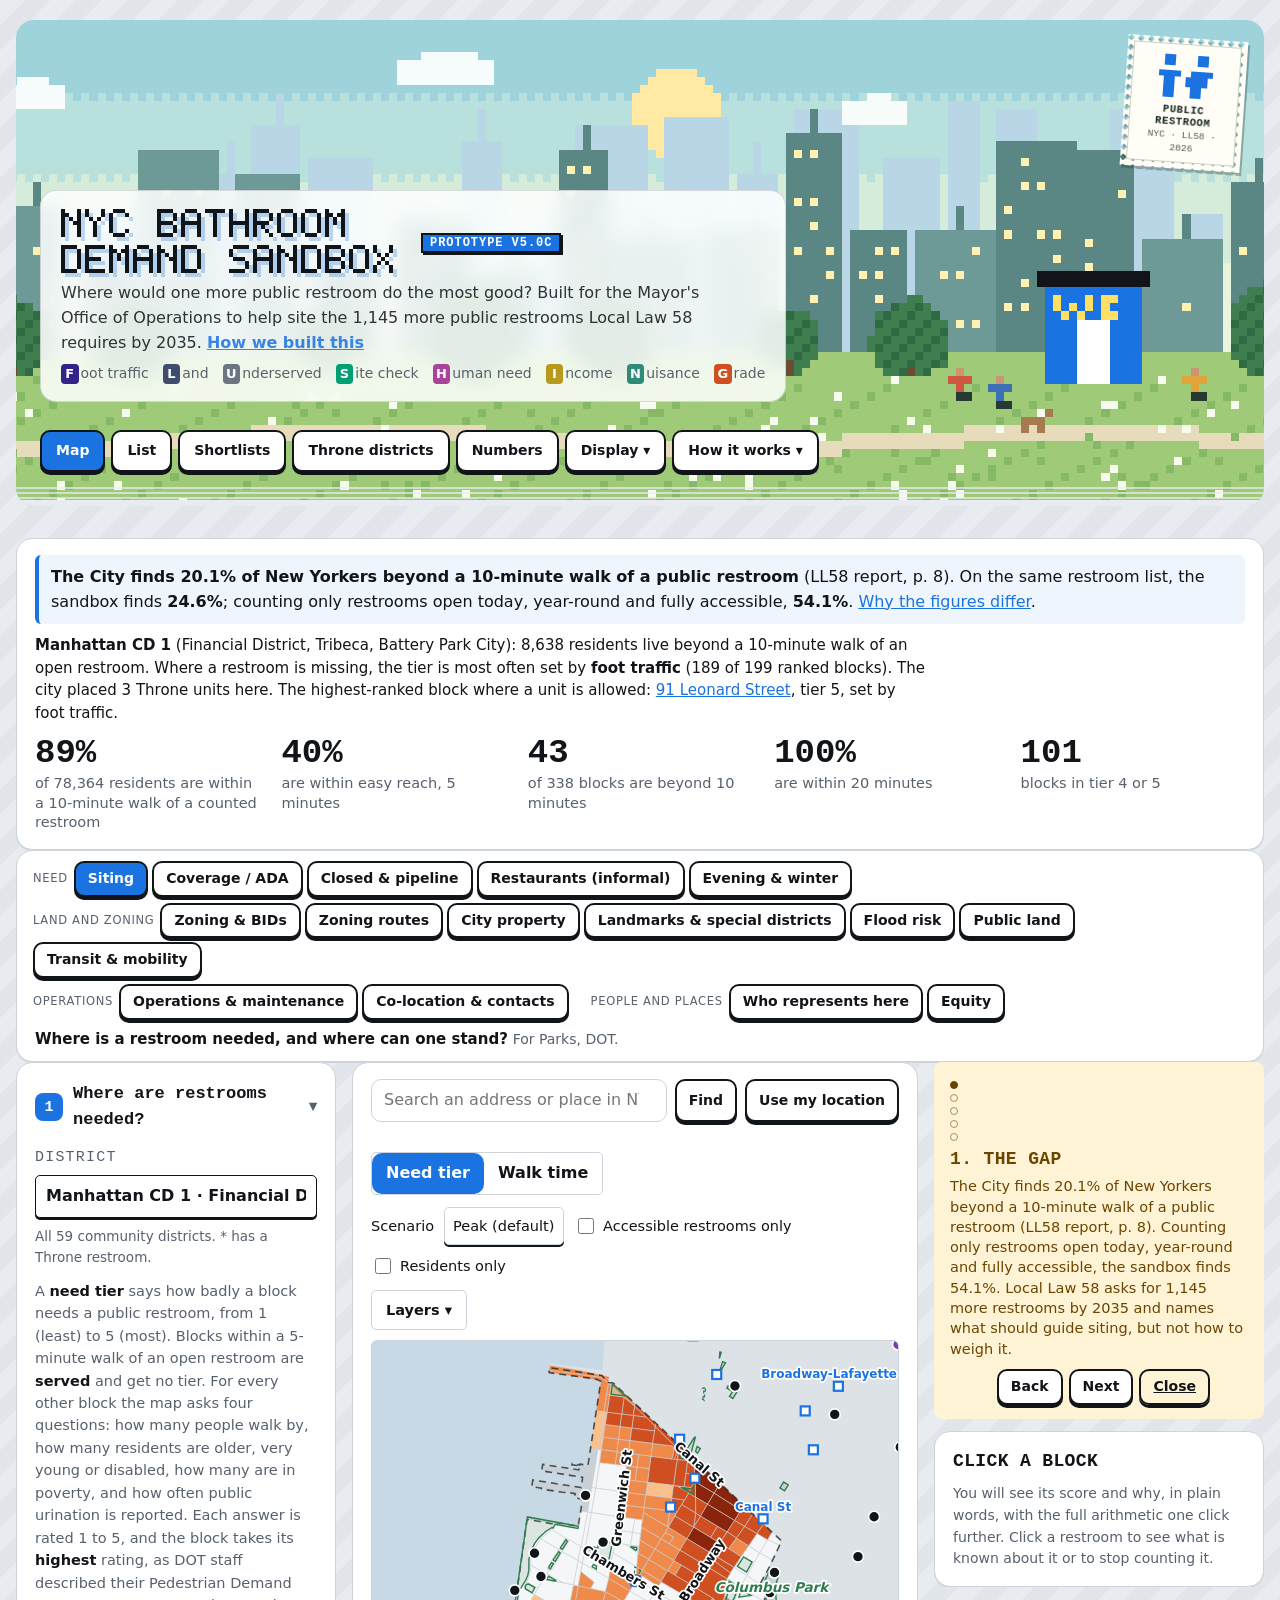
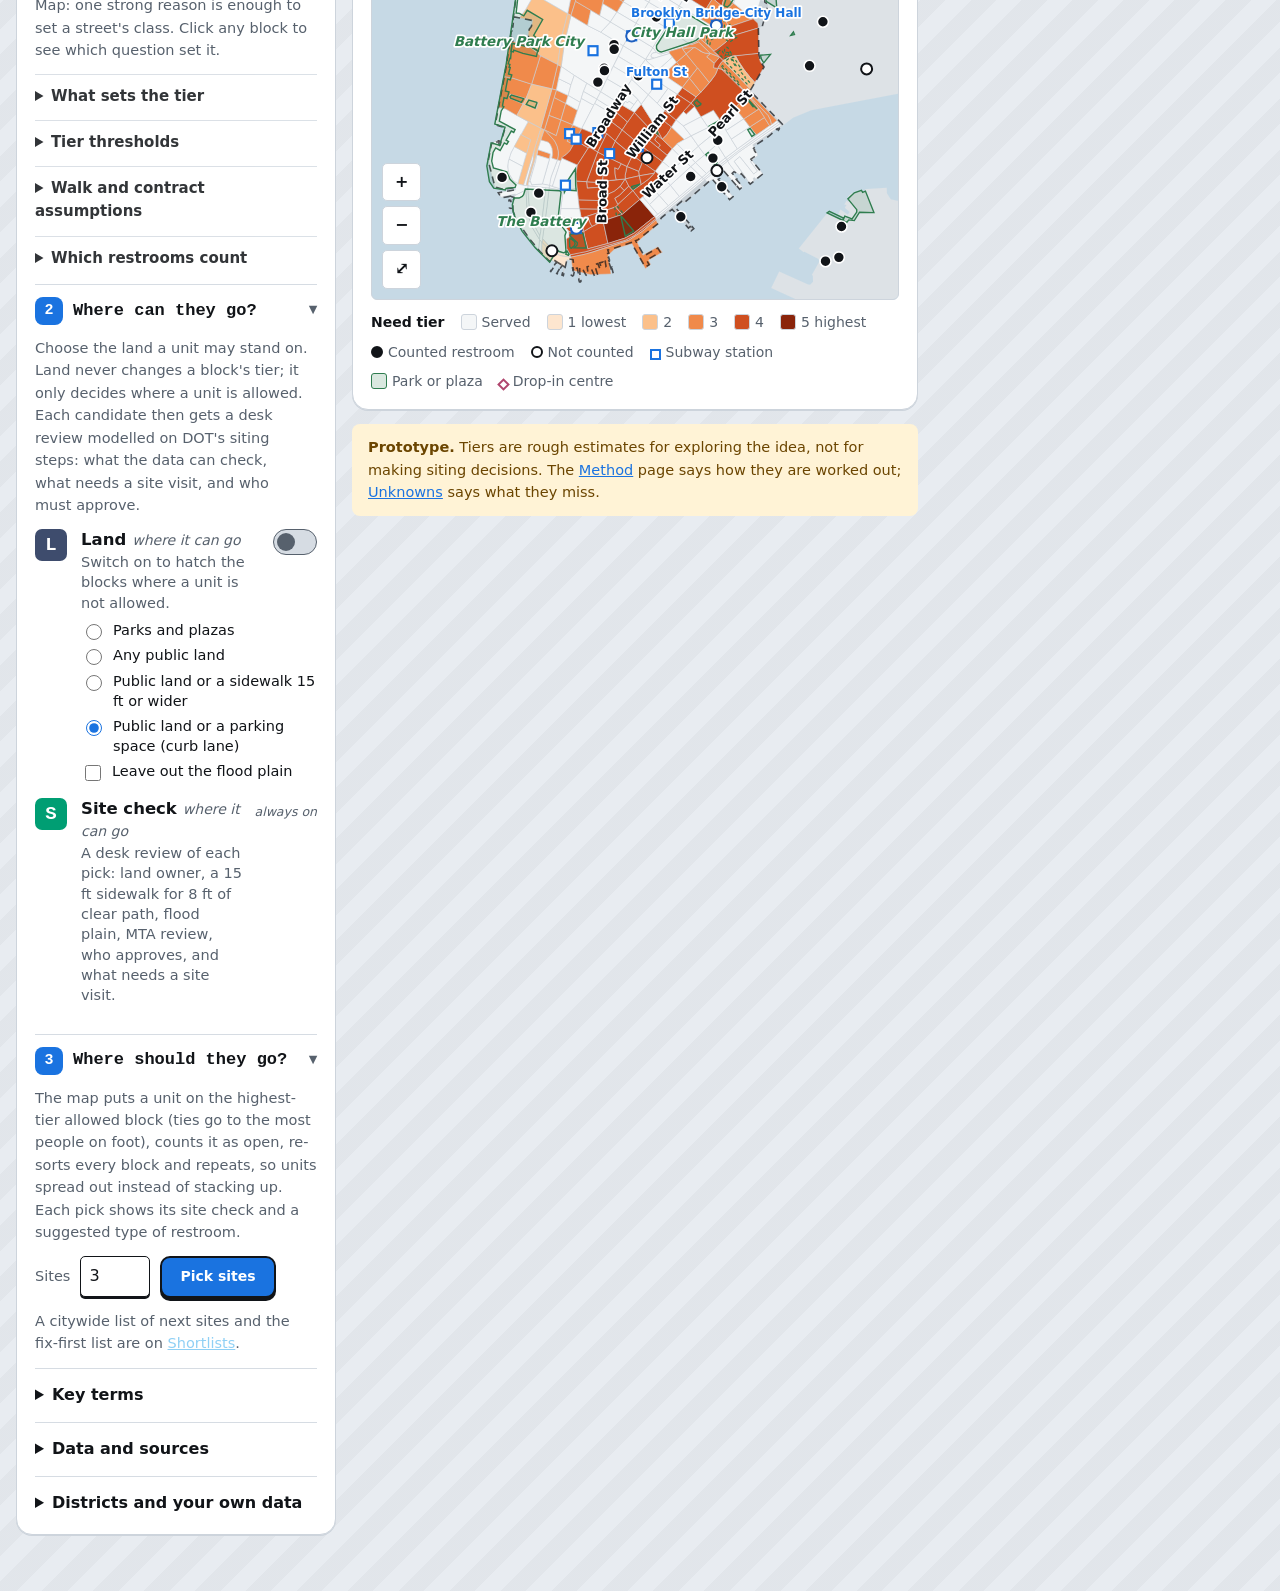
==== index.html @ 2bdeaa28 "Add files via upload" ====
<!doctype html>
<html lang="en">
<head>
<meta charset="utf-8">
<meta name="viewport" content="width=device-width,initial-scale=1">
<title>NYC Bathroom Demand Sandbox v5.0c</title>
<meta name="description" content="NYC Bathroom Demand Sandbox: a free, open map that scores every New York City census block on where a new public restroom would help most, and picks sites. Prototype from the Impact Lab Modular Deployment team.">
<meta property="og:title" content="NYC Bathroom Demand Sandbox">
<meta property="og:description" content="Where should New York's next public restrooms go? A free block-by-block demand map built on public data.">
<meta property="og:type" content="website">
<meta name="theme-color" content="#22303d">
<link rel="icon" href="data:image/svg+xml,%3Csvg xmlns='http://www.w3.org/2000/svg' viewBox='0 0 32 32'%3E%3Crect width='32' height='32' rx='6' fill='%2322303d'/%3E%3Crect x='6' y='20' width='4' height='6' fill='%23fde6cf'/%3E%3Crect x='11' y='16' width='4' height='10' fill='%23fbc08a'/%3E%3Crect x='16' y='12' width='4' height='14' fill='%23f08a4b'/%3E%3Crect x='21' y='7' width='4' height='19' fill='%23cf4f20'/%3E%3C/svg%3E">
<style>
/* Layout: letter rail on the left in F-L-U-S-H-I-N-G order; block map on the right with the headline numbers above it and the clicked block below. */
:root {
  --bg: #edf0f2;
  --panel: #ffffff;
  --rail: #22303d;
  --rail-ink: #f3f6f8;
  --rail-mut: #b4c2ce;
  --rail-line: #3b4c5c;
  --ink: #14212b;
  --muted: #56646f;
  --line: #d2d9df;
  --accent: #0b5f8a;
  --pick: #14212b;
  --act: #22303d;
  --act-ink: #f3f6f8;
  --g0: #f4f6f7;
  --g1: #fde6cf;
  --g2: #fbc08a;
  --g3: #f08a4b;
  --g4: #cf4f20;
  --g5: #8a240a;
  --yes: #8fc7a9;
  --mid: #f0dc8c;
  --no: #de7446;
  --water: #c6d9e5;
  --land: #dde2e6;
  --street: #c9d1d7;
  --park: #2f7d4f;
  --flood: #1d6fb8;
  --throne: #7a3fb0;
  --dropin: #b0466e;
  --user: #0e8a7d;
  --hatch: #5b6770;
  --warn-bg: #fff3d6;
  --warn-ink: #6b4500;
  --display: "Avenir Next Condensed", "Arial Narrow", "Roboto Condensed",
    system-ui, sans-serif;
  --body: system-ui, -apple-system, "Segoe UI", Roboto, "Helvetica Neue", Arial,
    sans-serif;
  --mono: ui-monospace, "SF Mono", Menlo, Consolas, monospace;
}
@media (prefers-color-scheme: dark) {
  :root:not([data-theme="light"]) {
    --bg: #0e151b;
    --panel: #17222b;
    --rail: #131d25;
    --rail-ink: #e9eff4;
    --rail-mut: #9db0bf;
    --rail-line: #2a3945;
    --ink: #e6edf2;
    --muted: #9bafbe;
    --line: #2c3b47;
    --accent: #6bb8e6;
    --pick: #ffffff;
    --act: #6bb8e6;
    --act-ink: #0e151b;
    --g0: #26323b;
    --g1: #4b3526;
    --g2: #7c4a24;
    --g3: #b8622b;
    --g4: #e68a45;
    --g5: #ffc890;
    --yes: #3f8f78;
    --mid: #a8923c;
    --no: #c8703a;
    --water: #0d1820;
    --land: #1a252d;
    --street: #111a21;
    --park: #6cc493;
    --flood: #62aef0;
    --throne: #c39bea;
    --dropin: #ec8db0;
    --user: #52c9bb;
    --hatch: #a9b6c0;
    --warn-bg: #3a2c0c;
    --warn-ink: #ffd98a;
    color-scheme: dark;
  }
}
:root[data-theme="dark"] {
  --bg: #0e151b;
  --panel: #17222b;
  --rail: #131d25;
  --rail-ink: #e9eff4;
  --rail-mut: #9db0bf;
  --rail-line: #2a3945;
  --ink: #e6edf2;
  --muted: #9bafbe;
  --line: #2c3b47;
  --accent: #6bb8e6;
  --pick: #ffffff;
  --act: #6bb8e6;
  --act-ink: #0e151b;
  --g0: #26323b;
  --g1: #4b3526;
  --g2: #7c4a24;
  --g3: #b8622b;
  --g4: #e68a45;
  --g5: #ffc890;
  --yes: #3f8f78;
  --mid: #a8923c;
  --no: #c8703a;
  --water: #0d1820;
  --land: #1a252d;
  --street: #111a21;
  --park: #6cc493;
  --flood: #62aef0;
  --throne: #c39bea;
  --dropin: #ec8db0;
  --user: #52c9bb;
  --hatch: #a9b6c0;
  --warn-bg: #3a2c0c;
  --warn-ink: #ffd98a;
  color-scheme: dark;
}
* {
  box-sizing: border-box;
}
[hidden] {
  display: none !important;
}
body {
  margin: 0;
  background: var(--bg);
  color: var(--ink);
  font-family: var(--body);
  font-size: 16px;
  line-height: 1.55;
}
.wrap {
  max-width: 1320px;
  margin: 0 auto;
  padding: 20px 16px 56px;
  display: flex;
  flex-direction: column;
  gap: 16px;
}
.top {
  display: flex;
  justify-content: space-between;
  align-items: flex-end;
  gap: 14px;
  flex-wrap: wrap;
}
h1 {
  font-family: var(--display);
  font-weight: 700;
  font-size: 32px;
  letter-spacing: 0.05em;
  margin: 0;
  line-height: 1.05;
}
.sub {
  color: var(--muted);
  margin: 4px 0 0;
  max-width: 64ch;
}
nav {
  display: flex;
  gap: 6px;
  flex-wrap: wrap;
}
nav a {
  padding: 8px 14px;
  border-radius: 5px;
  color: var(--ink);
  text-decoration: none;
  font-weight: 600;
  border: 1px solid var(--line);
  background: var(--panel);
}
nav a[aria-current="true"] {
  background: var(--act);
  color: var(--act-ink);
  border-color: var(--act);
}
:focus-visible {
  outline: 3px solid var(--accent);
  outline-offset: 2px;
}
.app {
  display: grid;
  grid-template-columns: 370px minmax(0, 1fr);
  gap: 16px;
  align-items: start;
}
@media (max-width: 900px) {
  .app {
    grid-template-columns: minmax(0, 1fr);
  }
}

/* rail */
.rail {
  background: var(--rail);
  color: var(--rail-ink);
  border-radius: 8px;
  padding: 18px;
  display: flex;
  flex-direction: column;
  gap: 14px;
}
.rail :focus-visible {
  outline-color: #fff;
}
.dl {
  font-family: var(--display);
  font-size: 15px;
  letter-spacing: 0.08em;
  text-transform: uppercase;
  color: var(--rail-mut);
  display: block;
  margin-bottom: 6px;
}
.rail select,
.rail input[type="number"],
.rail input[type="text"] {
  font: inherit;
  padding: 8px 10px;
  border-radius: 5px;
  border: 1px solid var(--rail-mut);
  background: var(--rail);
  color: var(--rail-ink);
  width: 100%;
}
#dist {
  font-weight: 600;
}
.base {
  font-size: 14.5px;
  color: var(--rail-mut);
  margin: 0;
}
.base b {
  color: var(--rail-ink);
  font-weight: 600;
}
.let {
  display: grid;
  grid-template-columns: 34px minmax(0, 1fr) auto;
  column-gap: 12px;
  row-gap: 8px;
  align-items: start;
  padding: 14px 0;
  border-top: 1px solid var(--rail-line);
}
.let .L {
  font-family: var(--display);
  font-size: 19px;
  font-weight: 700;
  line-height: 32px;
  width: 32px;
  height: 32px;
  border-radius: 7px;
  text-align: center;
  color: #fff;
}
.let .nm {
  font-weight: 600;
  font-size: 16.5px;
  line-height: 1.3;
}
.let .tp {
  font-style: italic;
  font-weight: 400;
  font-size: 14px;
  color: var(--rail-mut);
  margin-left: 6px;
}
.let .ds {
  font-size: 14.5px;
  color: var(--rail-mut);
  line-height: 1.4;
  margin-top: 2px;
}
.let .fix {
  font-size: 12.5px;
  color: var(--rail-mut);
  font-style: italic;
  white-space: nowrap;
  padding-top: 4px;
}
.let .opt {
  grid-column: 2/-1;
  font-size: 14.5px;
  display: flex;
  flex-direction: column;
  gap: 6px;
}
.opt label,
.chk label {
  display: flex;
  gap: 8px;
  align-items: flex-start;
  line-height: 1.35;
  cursor: pointer;
}
.opt input,
.chk input {
  margin-top: 3px;
  flex: none;
}
.sw {
  appearance: none;
  width: 44px;
  height: 26px;
  border-radius: 13px;
  background: var(--rail-line);
  position: relative;
  cursor: pointer;
  margin: 0;
  flex: none;
  border: 1px solid var(--rail-mut);
}
.sw::after {
  content: "";
  position: absolute;
  top: 3px;
  left: 3px;
  width: 18px;
  height: 18px;
  border-radius: 50%;
  background: var(--rail-mut);
  transition: left 0.12s;
}
.sw:checked {
  background: #2f8fc4;
  border-color: #2f8fc4;
}
.sw:checked::after {
  left: 21px;
  background: #fff;
}
@media (prefers-reduced-motion: reduce) {
  .sw::after {
    transition: none;
  }
}
input[type="checkbox"]:not(.sw),
input[type="radio"] {
  accent-color: #2f8fc4;
  width: 16px;
  height: 16px;
}
details.sec {
  border-top: 1px solid var(--rail-line);
  padding-top: 14px;
  font-size: 14.5px;
}
details.sec > summary {
  cursor: pointer;
  font-weight: 600;
  font-size: 16px;
  list-style-position: outside;
}
details.sec .row {
  display: grid;
  grid-template-columns: minmax(0, 1fr) 96px;
  gap: 10px;
  align-items: center;
  margin-top: 10px;
}
details.sec .row input {
  font-family: var(--mono);
  padding: 6px 8px;
}
details.sec h4 {
  font-family: var(--display);
  font-size: 14px;
  letter-spacing: 0.08em;
  text-transform: uppercase;
  color: var(--rail-mut);
  margin: 16px 0 6px;
  font-weight: 600;
}
details.sec p {
  margin: 8px 0 0;
  color: var(--rail-mut);
  line-height: 1.45;
}
.chk {
  display: flex;
  flex-direction: column;
  gap: 7px;
  margin-top: 8px;
}
.chk .off {
  color: var(--rail-mut);
}
.rbtn {
  font: inherit;
  font-weight: 600;
  font-size: 14.5px;
  border: 1px solid var(--rail-mut);
  background: transparent;
  color: var(--rail-ink);
  border-radius: 5px;
  padding: 7px 11px;
  cursor: pointer;
  text-align: center;
}
.rbtn:hover {
  background: var(--rail-line);
}
.rbtn[aria-pressed="true"] {
  background: #2f8fc4;
  border-color: #2f8fc4;
  color: #fff;
}
.rbtn:disabled {
  opacity: 0.5;
  cursor: default;
}
.btnrow {
  display: flex;
  gap: 8px;
  flex-wrap: wrap;
  margin-top: 8px;
}
.file {
  position: absolute;
  width: 1px;
  height: 1px;
  opacity: 0;
  pointer-events: none;
}
#bstat {
  margin-top: 8px;
  min-height: 1.4em;
  color: var(--rail-ink);
}
#bstat.err {
  color: #ffb39b;
}

/* main */
.main {
  display: flex;
  flex-direction: column;
  gap: 14px;
  min-width: 0;
}
.card {
  background: var(--panel);
  border: 1px solid var(--line);
  border-radius: 8px;
  padding: 16px 18px;
  min-width: 0;
}
.stat {
  display: grid;
  grid-template-columns: repeat(auto-fit, minmax(170px, 1fr));
  gap: 14px 22px;
}
.stat b {
  font-family: var(--display);
  font-size: 34px;
  font-weight: 700;
  line-height: 1;
  display: block;
}
.stat span {
  color: var(--muted);
  font-size: 14.5px;
  line-height: 1.35;
  display: block;
  margin-top: 4px;
}
.bar2 {
  display: flex;
  justify-content: space-between;
  gap: 12px;
  flex-wrap: wrap;
  align-items: center;
  margin-bottom: 10px;
}
.seg {
  display: inline-flex;
  border: 1px solid var(--line);
  border-radius: 5px;
  overflow: hidden;
}
.seg button {
  font: inherit;
  font-weight: 600;
  border: 0;
  background: var(--panel);
  color: var(--ink);
  padding: 8px 14px;
  cursor: pointer;
}
.seg button[aria-pressed="true"] {
  background: var(--act);
  color: var(--act-ink);
}
.layers {
  display: flex;
  gap: 6px 16px;
  flex-wrap: wrap;
  font-size: 14.5px;
  margin-bottom: 10px;
  align-items: center;
}
.layers label {
  display: flex;
  gap: 6px;
  align-items: center;
  cursor: pointer;
}
.layers b {
  font-weight: 600;
}
.mapbox {
  position: relative;
  background: var(--water);
  border-radius: 6px;
  overflow: hidden;
  border: 1px solid var(--line);
}
.mapbox.adding svg#map {
  cursor: crosshair;
}
svg#map {
  display: block;
  width: 100%;
  height: 560px;
  touch-action: none;
  cursor: grab;
  user-select: none;
}
svg#map path.b {
  stroke: var(--street);
  cursor: pointer;
  vector-effect: non-scaling-stroke;
  stroke-width: 0.6;
  fill-rule: evenodd;
}
svg#map path.b:hover {
  stroke: var(--ink);
  stroke-width: 2.5;
}
svg#map path.b.sel {
  stroke: var(--accent);
  stroke-width: 4;
}
svg#map .lb {
  font-family: var(--body);
  paint-order: stroke;
  stroke: var(--panel);
  stroke-linejoin: round;
  fill: var(--ink);
  pointer-events: none;
  font-weight: 600;
}
svg#map .lb.sr {
  fill: var(--ink);
}
svg#map .lb.s2 {
  fill: var(--muted);
  font-weight: 500;
}
svg#map .lb.pk {
  fill: var(--park);
  font-style: italic;
}
svg#map .lb.stn {
  fill: var(--accent);
}
svg#map .mk {
  cursor: pointer;
}
.zoom {
  position: absolute;
  left: 10px;
  bottom: 10px;
  display: flex;
  flex-direction: column;
  gap: 5px;
}
.zoom button,
.btn {
  font: inherit;
  font-weight: 600;
  border: 1px solid var(--line);
  background: var(--panel);
  color: var(--ink);
  border-radius: 5px;
  padding: 6px 12px;
  cursor: pointer;
}
.zoom button {
  min-width: 38px;
}
.btn.pri {
  background: var(--act);
  color: var(--act-ink);
  border-color: var(--act);
}
.hint {
  position: absolute;
  left: 50%;
  top: 10px;
  transform: translateX(-50%);
  background: var(--rail);
  color: var(--rail-ink);
  padding: 6px 12px;
  border-radius: 5px;
  font-size: 14px;
  max-width: 90%;
}
.tip {
  position: absolute;
  pointer-events: none;
  background: var(--rail);
  color: var(--rail-ink);
  padding: 6px 10px;
  border-radius: 5px;
  font-size: 13.5px;
  max-width: 260px;
  z-index: 2;
  line-height: 1.35;
}
.legend {
  display: flex;
  gap: 8px 16px;
  flex-wrap: wrap;
  font-size: 14px;
  color: var(--muted);
  margin-top: 12px;
  align-items: center;
}
.legend i {
  display: inline-block;
  width: 16px;
  height: 16px;
  border-radius: 3px;
  vertical-align: -3px;
  margin-right: 5px;
  border: 1px solid var(--line);
}
.legend .dot {
  display: inline-block;
  width: 12px;
  height: 12px;
  border-radius: 50%;
  vertical-align: -1px;
  margin-right: 5px;
}
h3 {
  font-family: var(--display);
  font-size: 21px;
  letter-spacing: 0.05em;
  text-transform: uppercase;
  margin: 0 0 8px;
  font-weight: 700;
}
.kv {
  display: grid;
  grid-template-columns: repeat(auto-fit, minmax(170px, 1fr));
  gap: 12px 20px;
  margin: 12px 0 14px;
}
.kv div span {
  display: block;
  font-size: 13.5px;
  color: var(--muted);
}
.kv div b {
  font-weight: 600;
  font-size: 16.5px;
}
.steps {
  width: 100%;
  border-collapse: collapse;
  font-size: 15px;
}
.steps td {
  padding: 8px 8px;
  border-top: 1px solid var(--line);
  vertical-align: top;
}
.steps td:first-child {
  font-family: var(--display);
  font-size: 21px;
  font-weight: 700;
  width: 30px;
  line-height: 1.1;
}
.steps td:nth-child(2) em {
  color: var(--muted);
  font-size: 14px;
}
.steps td:last-child {
  font-family: var(--mono);
  text-align: right;
  white-space: nowrap;
  font-size: 14.5px;
}
.steps tr.offr td {
  color: var(--muted);
}
.steps tr.tot td {
  font-weight: 600;
  border-top: 2px solid var(--ink);
}
.picks {
  display: flex;
  gap: 8px;
  align-items: center;
  flex-wrap: wrap;
}
.picks select {
  font: inherit;
  padding: 7px 8px;
  background: var(--panel);
  color: var(--ink);
  border: 1px solid var(--line);
  border-radius: 5px;
  min-width: 56px;
}
ol.pl {
  margin: 10px 0 0;
  padding-left: 24px;
}
ol.pl li {
  margin-bottom: 8px;
}
.small {
  font-size: 14px;
  color: var(--muted);
}
.note {
  background: var(--warn-bg);
  color: var(--warn-ink);
  border-radius: 8px;
  padding: 12px 16px;
  font-size: 14.5px;
}
.doc {
  max-width: 940px;
}
.doc p,
.doc li {
  max-width: 74ch;
}
.doc h3.sp {
  margin-top: 28px;
}
.doc ol,
.doc ul {
  padding-left: 24px;
  margin: 8px 0;
}
.doc li {
  margin-bottom: 7px;
}
.tw {
  overflow-x: auto;
}
table.t {
  border-collapse: collapse;
  width: 100%;
  font-size: 14.5px;
  min-width: 640px;
}
table.t th,
table.t td {
  text-align: left;
  padding: 9px 10px;
  border-bottom: 1px solid var(--line);
  vertical-align: top;
}
table.t th {
  font-size: 12.5px;
  letter-spacing: 0.06em;
  text-transform: uppercase;
  color: var(--muted);
}
table.t td.n {
  font-family: var(--mono);
  white-space: nowrap;
}
code,
.f {
  font-family: var(--mono);
  font-size: 14px;
}
pre.f {
  background: var(--bg);
  border: 1px solid var(--line);
  border-radius: 6px;
  padding: 12px 14px;
  overflow-x: auto;
  line-height: 1.6;
  margin: 10px 0;
}
a {
  color: var(--accent);
}
.proto {
  display: inline-block;
  font-family: var(--body);
  font-size: 12.5px;
  font-weight: 700;
  letter-spacing: 0.08em;
  text-transform: uppercase;
  border: 1.5px solid var(--ink);
  border-radius: 4px;
  padding: 2px 7px;
  vertical-align: middle;
  margin-left: 10px;
}
dl {
  margin: 8px 0;
  max-width: 74ch;
}
dt {
  font-weight: 600;
  margin-top: 10px;
}
dd {
  margin: 0;
}
.doc {
  padding: 28px 32px;
}
@media (max-width: 600px) {
  .doc {
    padding: 18px 16px;
  }
}
.doc h2 {
  font-family: var(--display);
  font-size: 30px;
  letter-spacing: 0.04em;
  text-transform: uppercase;
  margin: 0 0 6px;
  font-weight: 700;
  line-height: 1.1;
}
.doc .lead {
  font-size: 18.5px;
  line-height: 1.5;
  color: var(--ink);
  margin: 0 0 8px;
  max-width: 62ch;
}
.doc h3.sp {
  margin-top: 40px;
  padding-top: 20px;
  border-top: 2px solid var(--ink);
  font-size: 22px;
}
.doc h3.sp + p {
  color: var(--muted);
  margin-top: 0;
}
.stepsgrid {
  display: grid;
  grid-template-columns: repeat(auto-fit, minmax(200px, 1fr));
  gap: 12px;
  margin: 18px 0 10px;
  padding: 0;
  list-style: none;
  counter-reset: s;
}
.stepsgrid li {
  counter-increment: s;
  background: var(--bg);
  border: 1px solid var(--line);
  border-radius: 8px;
  padding: 14px 16px;
  margin: 0;
  max-width: none;
  font-size: 15px;
  line-height: 1.45;
  color: var(--muted);
}
.stepsgrid li::before {
  content: counter(s);
  display: block;
  font-family: var(--display);
  font-size: 34px;
  font-weight: 700;
  line-height: 1;
  color: var(--accent);
  margin-bottom: 6px;
}
.stepsgrid li b {
  display: block;
  color: var(--ink);
  font-size: 16.5px;
  margin-bottom: 4px;
}
.aside {
  border-left: 4px solid var(--accent);
  padding: 6px 0 6px 14px;
  margin: 14px 0;
  color: var(--ink);
}
.fair {
  display: grid;
  grid-template-columns: repeat(auto-fit, minmax(260px, 1fr));
  gap: 12px;
  margin: 14px 0;
  padding: 0;
  list-style: none;
}
.fair li {
  border: 1px solid var(--line);
  border-left: 4px solid var(--accent);
  border-radius: 6px;
  padding: 12px 14px;
  margin: 0;
  max-width: none;
  font-size: 15px;
  line-height: 1.45;
  color: var(--muted);
}
.fair li b {
  display: block;
  color: var(--ink);
  font-size: 16px;
  margin-bottom: 3px;
}
table.t td:first-child b {
  font-size: 15.5px;
}
table.ltab td:first-child {
  white-space: nowrap;
}
table.ltab td:first-child b {
  font-family: var(--display);
  font-size: 24px;
  margin-right: 6px;
  vertical-align: -2px;
}
.gscale {
  display: grid;
  grid-template-columns: repeat(auto-fit, minmax(130px, 1fr));
  gap: 8px;
  margin: 12px 0;
}
.gscale div {
  border: 1px solid var(--line);
  border-radius: 6px;
  padding: 8px 10px;
  font-size: 13.5px;
  line-height: 1.35;
  color: var(--muted);
}
.gscale i {
  display: block;
  height: 10px;
  border-radius: 3px;
  border: 1px solid var(--line);
  margin-bottom: 6px;
}
.gscale b {
  font-family: var(--display);
  font-size: 22px;
  color: var(--ink);
  margin-right: 6px;
}
.chip {
  display: inline-block;
  width: 14px;
  height: 14px;
  border-radius: 3px;
  border: 1px solid var(--line);
  vertical-align: -2px;
  margin-right: 7px;
}
ol.walk {
  margin: 0;
  padding: 12px 16px 12px 38px;
}
ol.walk li {
  margin-bottom: 8px;
  max-width: none;
  font-size: 15px;
}
ol.rules {
  padding-left: 24px;
}
ol.rules li {
  margin-bottom: 8px;
}
.ex {
  border: 1px solid var(--line);
  border-radius: 8px;
  padding: 0;
  margin: 14px 0;
  overflow: hidden;
}
.ex h4 {
  background: var(--bg);
  padding: 12px 16px 12px;
  font-size: 17px !important;
  border-bottom: 1px solid var(--line);
  margin: 0;
}
.ex h4 span {
  display: block;
  font-family: var(--display);
  font-size: 13px;
  letter-spacing: 0.08em;
  text-transform: uppercase;
  color: var(--accent);
  font-weight: 700;
}
.ex > p {
  background: var(--bg);
  padding: 0 16px 12px;
  margin: 0 !important;
  border-bottom: 1px solid var(--line);
}
.ex .steps {
  margin: 0;
}
.ex .steps td:first-child {
  padding-left: 16px;
}
.ex .steps td:last-child {
  padding-right: 16px;
}
.ex .steps {
  border-top: 1px solid var(--line);
}
.ex h4 {
  margin: 0 0 2px;
  font-size: 16px;
}
.ex p {
  margin: 0 0 6px;
}
.doc code {
  font-family: var(--mono);
  font-size: 0.9em;
  overflow-wrap: anywhere;
}
.doc h4.sub {
  font-size: 15px;
  margin: 18px 0 6px;
}

.dhint {
  margin: 8px 0 0;
  font-size: 13.5px;
  color: var(--rail-mut);
}

.citygrid {
  display: grid;
  grid-template-columns: repeat(auto-fit, minmax(320px, 1fr));
  gap: 16px;
  margin: 12px 0;
}
.boro {
  border: 1px solid var(--line);
  border-radius: 8px;
  padding: 12px;
  background: var(--panel);
}
.boro .bh {
  display: flex;
  justify-content: space-between;
  align-items: center;
}
.boro h3 {
  margin: 0 0 8px;
}
.boro svg {
  width: 100%;
  height: auto;
  max-height: 520px;
  display: block;
  border-radius: 6px;
}
.cityd {
  cursor: pointer;
}
.cityd:hover {
  opacity: 0.85;
}

/* ---------- three steps, drawers and menus ---------- */
nav {
  align-items: center;
}
details.more {
  position: relative;
}
details.more > summary {
  list-style: none;
  padding: 8px 14px;
  border-radius: 5px;
  font-weight: 600;
  border: 1px solid var(--line);
  background: var(--panel);
  cursor: pointer;
}
details.more > summary::-webkit-details-marker {
  display: none;
}
details.more > summary::after {
  content: " ▾";
}
details.more[open] > summary {
  background: var(--act);
  color: var(--act-ink);
  border-color: var(--act);
}
details.more .menu {
  position: absolute;
  right: 0;
  top: calc(100% + 6px);
  z-index: 20;
  background: var(--panel);
  border: 1px solid var(--line);
  border-radius: 6px;
  box-shadow: 0 8px 24px rgb(0 0 0 / 0.15);
  display: flex;
  flex-direction: column;
  padding: 6px;
  min-width: 180px;
}
details.more .menu a {
  border: 0;
  padding: 8px 10px;
  background: transparent;
}
details.more .menu a[aria-current="true"] {
  background: var(--act);
  color: var(--act-ink);
}
details.step {
  border-top: 1px solid var(--rail-line);
  padding-top: 12px;
}
details.step:first-child {
  border-top: 0;
  padding-top: 0;
}
details.step > summary {
  list-style: none;
  cursor: pointer;
  font-family: var(--display);
  font-size: 19px;
  font-weight: 700;
  letter-spacing: 0.02em;
  display: flex;
  align-items: center;
  gap: 10px;
}
details.step > summary::-webkit-details-marker {
  display: none;
}
details.step > summary::after {
  content: "▸";
  margin-left: auto;
  color: var(--rail-mut);
  font-size: 15px;
}
details.step[open] > summary::after {
  content: "▾";
}
details.step[open] > summary {
  margin-bottom: 12px;
}
details.step > *:not(summary) + *:not(summary) {
  margin-top: 12px;
}
.sn {
  display: inline-grid;
  place-items: center;
  width: 28px;
  height: 28px;
  border-radius: 50%;
  background: #2f8fc4;
  color: #fff;
  font-size: 15px;
  flex: none;
}
details.sec.sub {
  padding-top: 10px;
}
details.sec.sub > summary {
  font-size: 15px;
  color: var(--rail-ink);
}
#landbox .let {
  border-top: 0;
  padding-top: 0;
}
.rail .picks label {
  color: var(--rail-mut);
  font-size: 14.5px;
}
.rail .btn.pri {
  background: #2f8fc4;
  border-color: #2f8fc4;
  color: #fff;
  padding: 8px 18px;
}
.guide {
  display: flex;
  gap: 12px;
  align-items: center;
  justify-content: space-between;
  background: var(--warn-bg);
  color: var(--warn-ink);
  border-radius: 8px;
  padding: 10px 14px;
  font-size: 14.5px;
  line-height: 1.4;
}
.guide[hidden] {
  display: none;
}
.guide .btn {
  flex: none;
}
details.layers {
  position: relative;
  margin: 0;
  display: block;
}
details.layers > summary {
  list-style: none;
  cursor: pointer;
  font-weight: 600;
  border: 1px solid var(--line);
  border-radius: 5px;
  padding: 8px 14px;
}
details.layers > summary::-webkit-details-marker {
  display: none;
}
details.layers > summary::after {
  content: " ▾";
}
details.layers .laylist {
  position: absolute;
  right: 0;
  top: calc(100% + 6px);
  z-index: 15;
  background: var(--panel);
  border: 1px solid var(--line);
  border-radius: 6px;
  box-shadow: 0 8px 24px rgb(0 0 0 / 0.15);
  padding: 10px 12px;
  display: flex;
  flex-direction: column;
  gap: 8px;
  min-width: 220px;
}
p.plain {
  font-size: 15.5px;
  line-height: 1.5;
  margin: 0 0 12px;
}
.gpill {
  display: inline-block;
  font-weight: 700;
  border-radius: 999px;
  padding: 2px 10px;
  margin-right: 6px;
  border: 1px solid var(--line);
}
details.math {
  margin-top: 10px;
}
details.math > summary {
  cursor: pointer;
  font-weight: 600;
  color: var(--accent);
}
ol.pl details.math {
  margin-top: 2px;
}
@media (max-width: 600px) {
  nav {
    width: 100%;
  }
  details.more .menu {
    right: auto;
    left: 0;
  }
  details.layers .laylist {
    right: auto;
    left: 0;
  }
  .guide {
    flex-direction: column;
    align-items: flex-start;
  }
}
details.more.cur > summary {
  background: var(--act);
  color: var(--act-ink);
  border-color: var(--act);
}
details.sec.sub > summary {
  list-style-position: inside;
}
.rail .picks select {
  width: auto;
  min-width: 70px;
}
.rail .picks {
  gap: 10px;
}
@media (max-width: 900px) {
  .app > .main {
    order: -1;
  }
}
table.mlist {
  width: 100%;
  border-collapse: collapse;
  font-size: 14px;
}
table.mlist th,
table.mlist td {
  text-align: left;
  padding: 6px 8px;
  border-bottom: 1px solid var(--line);
  vertical-align: top;
}
table.mlist tbody tr {
  cursor: pointer;
}
table.mlist tbody tr:hover,
table.mlist tbody tr:focus-visible {
  background: color-mix(in srgb, var(--accent) 10%, transparent);
}
@media (max-width: 600px) {
  table.mlist th:nth-child(5),
  table.mlist td:nth-child(5) {
    display: none;
  }
}

/* ---------- v4: tiers, thresholds, search, site check ---------- */
.thtab {
  width: 100%;
  border-collapse: collapse;
  font-size: 13.5px;
  margin-top: 10px;
}
.thtab th,
.thtab td {
  padding: 4px 3px;
  text-align: left;
  color: var(--rail-ink);
  font-weight: 400;
}
.thtab th {
  color: var(--rail-mut);
  font-size: 12.5px;
}
.thtab td:first-child {
  color: var(--rail-mut);
  width: 34%;
}
.rail .thtab input[type="number"] {
  padding: 4px 5px;
  font-family: var(--mono);
  font-size: 13px;
}
dl.defs {
  margin: 8px 0 0;
  font-size: 14px;
  line-height: 1.45;
}
dl.defs dt {
  font-weight: 600;
  margin-top: 10px;
}
dl.defs dd {
  margin: 2px 0 0;
  color: var(--rail-mut);
}
ul.srcl {
  margin: 8px 0 0;
  padding-left: 18px;
  font-size: 14px;
  line-height: 1.45;
  color: var(--rail-mut);
}
ul.srcl b {
  color: var(--rail-ink);
}
.rail a {
  color: #8fd0f5;
}
.find {
  display: flex;
  gap: 8px;
  flex-wrap: wrap;
}
.find input {
  flex: 1;
  min-width: 200px;
  font: inherit;
  padding: 8px 12px;
  border: 1px solid var(--line);
  border-radius: 5px;
  background: var(--panel);
  color: var(--ink);
}
#qmsg {
  margin: 6px 0 10px;
  min-height: 1em;
}
.scen {
  display: flex;
  gap: 10px;
  align-items: center;
  flex-wrap: wrap;
  font-size: 14.5px;
}
.scen select {
  font: inherit;
  padding: 7px 8px;
  border: 1px solid var(--line);
  border-radius: 5px;
  background: var(--panel);
  color: var(--ink);
}
.scen .acc2 {
  display: flex;
  gap: 6px;
  align-items: center;
  cursor: pointer;
}
.sitecheck {
  margin-top: 12px;
  border-top: 1px solid var(--line);
  padding-top: 10px;
}
ul.chk2 {
  list-style: none;
  padding: 0;
  margin: 6px 0 8px;
  font-size: 14.5px;
  line-height: 1.5;
}
ul.chk2 li.no {
  color: var(--no);
}
ul.chk2 li.vis {
  color: var(--muted);
}
details.sec > summary {
  list-style-position: inside;
}
details.edit {
  margin-top: 10px;
}
details.edit > summary {
  cursor: pointer;
  font-size: 14px;
  color: var(--rail-ink);
  list-style-position: inside;
}
.tbars {
  display: flex;
  flex-direction: column;
  gap: 8px;
  margin: 12px 0 16px;
  max-width: 640px;
}
.tbar {
  display: grid;
  grid-template-columns: 250px 1fr 50px;
  gap: 12px;
  align-items: center;
  font-size: 14.5px;
}
.tbar div {
  background: var(--bg);
  height: 18px;
  border-radius: 3px;
}
.tbar i {
  display: block;
  height: 100%;
  border-radius: 3px;
}
.tbar b {
  text-align: right;
  font-variant-numeric: tabular-nums;
}
@media (max-width: 600px) {
  .tbar {
    grid-template-columns: 1fr;
  }
}

/* FLUSHING acronym strip under the title */
.top .sub .hw {
  white-space: nowrap;
  font-weight: 600;
}
.acro {
  display: flex;
  flex-wrap: wrap;
  gap: 4px 14px;
  margin: 8px 0 0;
  font-size: 14px;
  color: var(--muted);
}
.acro b {
  display: inline-block;
  min-width: 1.35em;
  text-align: center;
  margin-right: 2px;
  border-radius: 4px;
  background: var(--c);
  color: #fff;
  font-size: 13px;
  line-height: 1.5;
}
/* One-minute story */
.guide.story {
  display: block;
  padding: 14px 16px;
}
.guide.story[hidden] {
  display: none;
}
.sgrid {
  display: grid;
  grid-template-columns: auto minmax(0, 1fr) auto;
  gap: 8px 16px;
  align-items: start;
}
.sgrid h3 {
  margin: 0 0 4px;
  font-size: 16px;
}
.sgrid p {
  margin: 0;
  max-width: 78ch;
}
.sdots {
  display: flex;
  flex-direction: column;
  gap: 5px;
  padding-top: 5px;
}
.sdots i {
  width: 8px;
  height: 8px;
  border-radius: 50%;
  border: 1.5px solid currentColor;
  opacity: 0.55;
}
.sdots i.on {
  background: currentColor;
  opacity: 1;
}
.sbtns {
  display: flex;
  flex-wrap: wrap;
  gap: 6px;
  justify-content: flex-end;
  max-width: 260px;
}
.sbtns .act {
  font-weight: 700;
}
.sbtns .link {
  background: none;
  border-color: transparent;
  text-decoration: underline;
}
.sopen[hidden] {
  display: none;
}
@media (max-width: 760px) {
  .sgrid {
    grid-template-columns: minmax(0, 1fr);
  }
  .sdots {
    flex-direction: row;
  }
  .sbtns {
    justify-content: flex-start;
    max-width: none;
  }
}
.dsum {
  margin: 0 0 12px;
  font-size: 15px;
  line-height: 1.5;
  max-width: 95ch;
}
.ticon {
  vertical-align: -1px;
}
ol.tl li {
  margin-bottom: 6px;
}
.let.plain {
  grid-template-columns: 0 minmax(0, 1fr) auto;
  column-gap: 0;
}
#extrasw .let:first-child {
  margin-top: 6px;
}
.rail .let .nm {
  color: var(--rail-ink);
}

/* ---- v4: lenses ---- */
:root { --paper: #6a3d9a; --sub: #1f5fbf; --bid: #1d3557; }
@media (prefers-color-scheme: dark) { :root:not([data-theme="light"]) { --paper: #c3a6f0; --sub: #7fb0ff; --bid: #9ec5ff; } }
:root[data-theme="dark"] { --paper: #c3a6f0; --sub: #7fb0ff; --bid: #9ec5ff; }
.lensbar { padding: 0 0 12px; margin: 0 0 12px; border-bottom: 1px solid var(--line); }
.lenstabs { display: flex; flex-wrap: wrap; gap: 6px; }
.lenstabs button { font: inherit; font-size: 14.5px; font-weight: 600; border: 1px solid var(--line); background: var(--panel); color: var(--ink); border-radius: 999px; padding: 5px 12px; cursor: pointer; }
.lenstabs button[aria-selected="true"] { background: var(--act); color: var(--act-ink); border-color: var(--act); }
.lensq { margin: 8px 2px 0; font-size: 15px; }
.rail .let.lhl { outline: 2px solid #f0dc8c; outline-offset: 2px; border-radius: 6px; }
.lctl { display: flex; flex-wrap: wrap; gap: 8px 18px; align-items: center; margin: 4px 0 12px; font-size: 14.5px; }
.lctl select { font: inherit; max-width: 100%; }
.lstat { margin: 6px 0 12px; }
.lgrid { display: grid; grid-template-columns: repeat(auto-fit, minmax(220px, 1fr)); gap: 8px 16px; margin: 10px 0; font-size: 14px; }
.lgrid label { display: flex; justify-content: space-between; gap: 8px; align-items: center; }
.lgrid input { width: 90px; font: inherit; }
.up { font-size: 12px; font-weight: 700; color: #1b7f4a; }
.nchip { display: inline-block; font-size: 12.5px; font-weight: 700; border-radius: 999px; padding: 2px 9px; white-space: nowrap; }
.nchip.ok { background: #d9efe2; color: #1b5e3a; } .nchip.mid { background: #fff1c9; color: #6b4500; }
.nchip.own { background: #e3e8ee; color: #2c3b47; } .nchip.bad { background: #fbe0d6; color: #8a240a; }
.contacts { margin-top: 12px; }
text.bidl { fill: var(--bid); font-weight: 700; }
#lens table.mlist a { font-weight: 600; }
.rdot { display: inline-block; width: 11px; height: 11px; border-radius: 50%; margin-right: 5px; vertical-align: -1px; }
/* ---- v4.2: layout B ---- */
.topstats { margin-bottom: 0; }
.app { grid-template-columns: 320px minmax(0, 1fr) 330px; }
.side { position: sticky; top: 12px; display: flex; flex-direction: column; gap: 12px; max-height: calc(100vh - 24px); overflow: auto; }
.side .card, .side .guide { margin: 0; }
.side .sgrid { display: block; }
.side .sdots { margin-bottom: 6px; }
.side .sbtns { display: flex; flex-wrap: wrap; gap: 6px; margin-top: 10px; }
.side h3 { font-size: 18px; }
@media (max-width: 1250px) { .app { grid-template-columns: 320px minmax(0, 1fr); } .side { grid-column: 1 / -1; position: static; max-height: none; } }
@media (max-width: 900px) { .app { grid-template-columns: minmax(0, 1fr); } }
.lenstabs { gap: 6px 22px; }
.lenscard { padding: 10px 16px; }
.lenscard .lensbar { border: 0; margin: 0; padding: 0; }
.lgrp { display: flex; flex-wrap: wrap; gap: 4px; align-items: center; }
.lgl { font-size: 11.5px; text-transform: uppercase; letter-spacing: 0.06em; color: var(--muted); margin-right: 2px; }
#lens h3 { font-size: 17px; margin-bottom: 4px; }
.lline { font-size: 15.5px; margin: 0 0 8px; }
details.lmore { margin-top: 8px; border-top: 1px solid var(--line); padding-top: 8px; }
details.lmore > summary { cursor: pointer; font-weight: 600; color: var(--accent); }
.lstat > div b { font-size: 22px; }
.doc.wide { max-width: none; }
.sortb { font: inherit; font-weight: 600; background: none; border: 0; padding: 0; color: inherit; cursor: pointer; text-align: left; }
table.ltab td { font-size: 13.5px; }
.tline { list-style: none; padding: 0 0 0 22px; margin: 10px 0; border-left: 3px solid var(--line); max-width: 74ch; }
.tline li { position: relative; margin: 0 0 16px; padding-left: 6px; }
.tline li::before { content: ""; position: absolute; left: -31px; top: 4px; width: 13px; height: 13px; border-radius: 50%; background: var(--g3); border: 2px solid var(--panel); }
.tline li:last-child::before { background: var(--g5); }
.tline .tdate { display: block; font-size: 12.5px; letter-spacing: 0.05em; text-transform: uppercase; color: var(--muted); }
.tline b { display: block; }
.ns { font-weight: 700; white-space: nowrap; }
:root { --cv-out: #c62828; --cv-plan: #6a3d9a; --cv-lim: #e69f00; --cv-ok: #1b7f4a; }
.cvs { font-weight: 700; white-space: nowrap; } .cvs.out { color: var(--cv-out); } .cvs.planned { color: var(--cv-plan); }
@media (prefers-color-scheme: dark) { :root:not([data-theme="light"]) .cvs.out { color: #ff8a80; } :root:not([data-theme="light"]) .cvs.planned { color: #c3a6f0; } }
.ns.ok { color: #1b7f4a; } .ns.mid { color: #8a5a00; } .ns.own { color: #3e4c6d; } .ns.bad { color: #a0341a; }
@media (prefers-color-scheme: dark) { :root:not([data-theme="light"]) .ns.ok { color: #7fd6a2; } :root:not([data-theme="light"]) .ns.mid { color: #f0c46a; } :root:not([data-theme="light"]) .ns.own { color: #b4c2ce; } :root:not([data-theme="light"]) .ns.bad { color: #f29a7a; } }
.numgrp h3 .L { display: inline-block; width: 26px; height: 26px; border-radius: 5px; color: #fff; text-align: center; line-height: 26px; font-size: 16px; margin-right: 6px; }
.rlrow { display: block; margin: 4px 0 6px; font-size: 14.5px; }
.rlrow select { display: block; width: 100%; max-width: 100%; margin-top: 4px; font: inherit; }
#rrStat .bad { color: #b3261e; font-weight: 600; }
/* v5: clean text everywhere: long words and file names wrap, lines break evenly */
p, li, dd, dt, td, th, .small, .lead, .base, .sub, summary, label { overflow-wrap: break-word; }
p, li, dd, .lead, .base, .sub { text-wrap: pretty; }
h1, h2, h3, h4 { text-wrap: balance; }
code { overflow-wrap: anywhere; }
.rail { overflow-wrap: anywhere; }
.doc > p, .doc > ul, .doc > ol { max-width: 75ch; }
/* v5: sortable tables say how they are sorted */
table.mlist:not(.ltab) thead th { cursor: pointer; user-select: none; }
table.mlist:not(.ltab) thead th::after, .sortb .so { content: "⇅"; margin-left: 5px; font-size: 11px; font-weight: 700; opacity: .45; white-space: nowrap; }
.sortb .so::after { content: none; }
table.mlist:not(.ltab) thead th[data-so]::after { content: attr(data-so); }
table.mlist:not(.ltab) thead th[data-so]::after, .sortb .so.on { opacity: 1; background: var(--act); color: var(--act-ink); border-radius: 4px; padding: 1px 5px; }
.sortctl { display: inline-flex; align-items: center; gap: 6px; flex-wrap: wrap; }
/* v5: the top-bar menus stay on screen; on a phone they open in place */
details.more .menu { z-index: 60; max-width: min(320px, calc(100vw - 32px)); }
@media (max-width: 600px) { details.more .menu { position: static; margin-top: 6px; box-shadow: none; } details.more { width: 100%; } }
.dmenu fieldset { border: 0; margin: 0; padding: 4px 6px; display: flex; flex-direction: column; gap: 6px; }
.dmenu legend { font-weight: 700; padding: 0; margin-bottom: 2px; }
.dmenu label { display: flex; gap: 8px; align-items: center; cursor: pointer; padding: 3px 0; }
.dmenu .mo { padding: 8px 6px 4px; border-top: 1px solid var(--line); margin-top: 4px; }
.still .clouds, .still .far { animation: none !important; }
.hl { margin: 0 0 10px; padding: 10px 12px; border-left: 4px solid var(--accent); background: color-mix(in srgb, var(--accent) 7%, var(--panel)); border-radius: 6px; }
.aon { display: flex; flex-direction: column; gap: 3px; margin: 12px 0; padding: 10px 12px; border-radius: 8px; border: 1px solid var(--line); }
.aon.yes { border-color: var(--g4); background: color-mix(in srgb, var(--g4) 10%, var(--panel)); }
.cdmap { width: 100%; max-width: 560px; height: auto; display: block; margin: 8px 0; }
.pitch { border-left: 4px solid var(--accent); padding-left: 12px; }

/* ================= v5.0a style test: park pixel ================= */
:root {
  --bg: #eef2e4; --panel: #fffdf6; --rail: #1f3a33; --rail-ink: #f2f6ea; --rail-mut: #b2c8bb; --rail-line: #3a5c51;
  --ink: #17241f; --muted: #4c5f56; --line: #d3dcc8; --accent: #1d6b58; --act: #1f3a33; --act-ink: #f2f6ea;
  --warn-bg: #fff3cf; --warn-ink: #5e4300;
  --display: ui-monospace, "SF Mono", "Cascadia Mono", Menlo, Consolas, monospace;
  --hard: #17241f; --frost: rgba(255, 253, 246, 0.82);
  --s0: #9fd3dc; --s1: #b8e0dc; --s2: #d4ecd9; --s3: #e9f4dc; --sun: #ffe9a3;
  --b1: #6d9a97; --b2: #5a8784; --win: #fff1b0; --scg1: #9fcb78; --scg2: #86b965; --fl: #f7fbef; --path: #e6dcbb;
  --t1: #3f7e4f; --t2: #2f6a42; --trunk: #6b4b33; --k1: #2b7c6a; --k2: #1f3a33; --door: #f2f6ea; --sign: #ffe066;
  --p0: #263a33; --p1: #d0573f; --p2: #3c6fb4; --p3: #e3a33b; --skin: #c99572; --dog: #a77b4f; --cl: #ffffff;
}
@media (prefers-color-scheme: dark) { :root:not([data-theme="light"]) {
  --bg: #0f1916; --panel: #16231f; --rail: #0d1613; --rail-ink: #e8f0e6; --rail-mut: #9db6a9; --rail-line: #2a4038;
  --ink: #e6efe7; --muted: #a2b6ab; --line: #2b3d36; --accent: #7fd1b6; --act: #7fd1b6; --act-ink: #0d1613;
  --hard: #000000; --frost: rgba(22, 35, 31, 0.84);
  --s0: #12233a; --s1: #1a3046; --s2: #22405a; --s3: #2c4f63; --sun: #f3efc4; --b1: #2a4752; --b2: #1f3943; --win: #ffd76b;
  --scg1: #2c5a3a; --scg2: #244d31; --fl: #9fc6a6; --path: #5b5541; --t1: #1f4a30; --t2: #173c26; --cl: #3c5870; } }
:root[data-theme="dark"] {
  --bg: #0f1916; --panel: #16231f; --rail: #0d1613; --rail-ink: #e8f0e6; --rail-mut: #9db6a9; --rail-line: #2a4038;
  --ink: #e6efe7; --muted: #a2b6ab; --line: #2b3d36; --accent: #7fd1b6; --act: #7fd1b6; --act-ink: #0d1613;
  --hard: #000000; --frost: rgba(22, 35, 31, 0.84);
  --s0: #12233a; --s1: #1a3046; --s2: #22405a; --s3: #2c4f63; --sun: #f3efc4; --b1: #2a4752; --b2: #1f3943; --win: #ffd76b;
  --scg1: #2c5a3a; --scg2: #244d31; --fl: #9fc6a6; --path: #5b5541; --t1: #1f4a30; --t2: #173c26; --cl: #3c5870; }
body { background: var(--bg); }
.sr { position: absolute; width: 1px; height: 1px; overflow: hidden; clip: rect(0 0 0 0); white-space: nowrap; }
/* header: pixel park behind a frosted title card */
.top { position: relative; overflow: visible; border-radius: 18px; padding: 170px 24px 34px; margin-bottom: 16px; isolation: isolate;
  flex-direction: column; align-items: flex-start; justify-content: flex-end; min-height: 380px; }
.top > .hero { position: absolute; inset: 0; z-index: -1; overflow: hidden; border-radius: inherit; }
.hero .scene { width: 100%; height: 100%; display: block; }
.sc-s0{fill:var(--s0)}.sc-s1{fill:var(--s1)}.sc-s2{fill:var(--s2)}.sc-s3{fill:var(--s3)}.sc-sun{fill:var(--sun)}.sc-b1{fill:var(--b1)}.sc-b2{fill:var(--b2)}
.sc-win{fill:var(--win)}.sc-g1{fill:var(--scg1)}.sc-g2{fill:var(--scg2)}.sc-fl{fill:var(--fl)}.sc-path{fill:var(--path)}.sc-t1{fill:var(--t1)}.sc-t2{fill:var(--t2)}
.sc-trunk{fill:var(--trunk)}.sc-k1{fill:var(--k1)}.sc-k2{fill:var(--k2)}.sc-door{fill:var(--door)}.sc-sign{fill:var(--sign)}.sc-p0{fill:var(--p0)}.sc-p1{fill:var(--p1)}
.sc-p2{fill:var(--p2)}.sc-p3{fill:var(--p3)}.sc-skin{fill:var(--skin)}.sc-dog{fill:var(--dog)}.sc-cl{fill:var(--cl);opacity:.9}
.clouds { animation: drift 90s linear infinite; }
@keyframes drift { from { transform: translateX(0); } to { transform: translateX(-200px); } }
@media (prefers-reduced-motion: reduce) { .clouds { animation: none; } }
.stripes { position: absolute; left: 0; right: 0; bottom: 0; height: 22px;
  background: linear-gradient(var(--bg) 0 0) 0 100%/100% 6px no-repeat, repeating-linear-gradient(to bottom, transparent 0 3px, color-mix(in srgb, var(--bg) 70%, transparent) 3px 5px); }
.titlecard { background: var(--frost); -webkit-backdrop-filter: blur(10px) saturate(1.2); backdrop-filter: blur(10px) saturate(1.2);
  border: 1px solid color-mix(in srgb, var(--ink) 14%, transparent); border-radius: 16px; padding: 18px 20px 16px; max-width: 760px; }
.top nav { margin-top: 14px; }
h1 { display: flex; flex-wrap: wrap; align-items: center; gap: 10px 14px; font-size: 0; }
.ptitle { height: 40px; width: auto; max-width: 100%; } /* 5 screen px per font pixel */
.pt-fg { fill: var(--ink); } .pt-sh { fill: var(--accent); opacity: .3; }
.proto { font-family: var(--display); font-size: 12px; letter-spacing: .08em; border: 2px solid var(--ink); border-radius: 0; box-shadow: 2px 2px 0 var(--hard); padding: 2px 7px; background: var(--sign, #ffe066); color: #17241f; }
.sub { color: var(--ink); opacity: .86; }
.acro span { border-radius: 0; }
.acro b { border-radius: 0 !important; box-shadow: 1px 1px 0 var(--hard); }
/* the stamp */
.top > .stamp { position: absolute; top: 18px; right: 20px; z-index: 1; width: 120px; padding: 6px; color: #17241f; transform: rotate(4deg);
  background: radial-gradient(circle at 5px 5px, transparent 2.6px, #fffdf6 3px) -2px -2px / 10px 10px; filter: drop-shadow(2px 3px 0 rgba(23, 36, 31, .3)); }
.stamp .si { background: #fffdf6; border: 1px solid #c9d6c2; padding: 8px 6px 7px; text-align: center; }
.stamp svg { width: 54px; height: auto; display: block; margin: 2px auto 6px; fill: #1d6b58; }
.stamp b { display: block; font: 700 10.5px/1.15 var(--display); text-transform: uppercase; letter-spacing: .06em; }
.stamp span { display: block; font: 9.5px/1.3 var(--display); opacity: .75; margin-top: 2px; }
/* homebrew buttons: square corners, a hard shadow, a press */
nav a, .more > summary, .btn, .rbtn, .lenstabs button, .seg button, .picks .btn { border-radius: 0 !important; }
.more > summary { background: var(--panel); }
nav a, .more > summary, .btn, .rbtn, .lenstabs button { border: 2px solid var(--ink) !important; box-shadow: 3px 3px 0 var(--hard); font-family: var(--display); font-size: 13.5px; letter-spacing: .03em; transition: transform .06s, box-shadow .06s; }
nav a:hover, .more > summary:hover, .btn:hover, .rbtn:hover, .lenstabs button:hover { transform: translate(-1px, -1px); box-shadow: 4px 4px 0 var(--hard); }
nav a:active, .more > summary:active, .btn:active, .rbtn:active, .lenstabs button:active { transform: translate(3px, 3px); box-shadow: 0 0 0 var(--hard); }
nav a[aria-current="true"], .lenstabs button[aria-selected="true"], .btn.pri { background: var(--accent) !important; color: var(--act-ink) !important; }
.rail .rbtn { border-color: var(--rail-ink) !important; box-shadow: 3px 3px 0 #000; }
.seg button { font-family: var(--display); }
/* cards: soft and rounded, like frosted postcards */
.card { border-radius: 16px; border: 1px solid var(--line); box-shadow: 0 1px 0 var(--line), 0 10px 24px -18px rgba(23, 36, 31, .45); }
.rail { border-radius: 16px; background-image: radial-gradient(color-mix(in srgb, var(--rail-ink) 10%, transparent) 1px, transparent 1.2px); background-size: 8px 8px; }
.rail .sn { border-radius: 0 !important; box-shadow: 2px 2px 0 #000; }
h2, h3, .card h2, .doc h2 { font-family: var(--display); letter-spacing: .02em; }
.doc h2 { text-transform: uppercase; }
/* the big numbers read like a scoreboard */
.big, .stat b, .kpi b { font-family: var(--display); }
details summary { cursor: pointer; }
@media (max-width: 700px) {
  .top { padding: 124px 12px 20px; border-radius: 12px; min-height: 0; background: linear-gradient(var(--scg1), var(--scg2)); }
  .top > .hero { bottom: auto; height: 180px; }
  .ptitle { height: 24px; }
  .titlecard { padding: 14px 14px 12px; }
  .top > .stamp { width: 84px; top: 10px; right: 10px; padding: 5px; }
  .stamp svg { width: 38px; } .stamp span { display: none; }
}

/* ================= v5.0b: launcher look (white / black / blue) ================= */
:root {
  --bg: #e8ecf1; --panel: #ffffff; --rail: #17191d; --rail-ink: #f4f6f9; --rail-mut: #aeb6c1; --rail-line: #33373f;
  --ink: #111418; --muted: #57616d; --line: #cdd4dc; --accent: #1a73e0; --act: #1a73e0; --act-ink: #ffffff;
  --warn-bg: #fff3d6; --warn-ink: #6b4500; --hard: #111418; --frost: rgba(255, 255, 255, 0.86); --glow: rgba(26, 115, 224, .35);
  --far: #b9d6e6; --k1: #1a73e0; --k2: #111418; --door: #ffffff; --sign: #ffe066;
}
@media (prefers-color-scheme: dark) { :root:not([data-theme="light"]) {
  --bg: #0c0e11; --panel: #171a1f; --rail: #0a0b0d; --rail-ink: #eef2f6; --rail-mut: #a3adb9; --rail-line: #2b3038;
  --ink: #eef2f6; --muted: #a3adb9; --line: #2b3038; --accent: #5aa9ff; --act: #5aa9ff; --act-ink: #0c0e11;
  --hard: #000; --frost: rgba(23, 26, 31, .86); --glow: rgba(90, 169, 255, .35); --far: #1c3550; --k1: #2f7fe0; } }
:root[data-theme="dark"] {
  --bg: #0c0e11; --panel: #171a1f; --rail: #0a0b0d; --rail-ink: #eef2f6; --rail-mut: #a3adb9; --rail-line: #2b3038;
  --ink: #eef2f6; --muted: #a3adb9; --line: #2b3038; --accent: #5aa9ff; --act: #5aa9ff; --act-ink: #0c0e11;
  --hard: #000; --frost: rgba(23, 26, 31, .86); --glow: rgba(90, 169, 255, .35); --far: #1c3550; --k1: #2f7fe0; }
:root[data-theme="light"] { color-scheme: light; } :root[data-theme="dark"] { color-scheme: dark; }
body { background: var(--bg) repeating-linear-gradient(135deg, transparent 0 18px, color-mix(in srgb, var(--ink) 3%, transparent) 18px 36px); }
.sc-far { fill: var(--far); }
.far { animation: drift 240s linear infinite; }
@media (prefers-reduced-motion: reduce) { .far { animation: none; } }
.pt-fg { fill: var(--ink); } .pt-sh { fill: var(--accent); opacity: .28; }
.lctl input[type="search"] { border: 2px solid var(--ink); border-radius: 10px; padding: 7px 10px; font: inherit; background: var(--panel); color: var(--ink); box-shadow: 0 2px 0 var(--hard); }
.proto { background: var(--accent); color: var(--act-ink); border-color: var(--ink); }
.stamp svg { fill: #1a73e0; }
.acro span { border-radius: 4px; } .acro b { border-radius: 4px !important; box-shadow: none; }
nav a, .more > summary, .btn, .rbtn, .lenstabs button, .seg button, .picks .btn { border-radius: 10px !important; }
nav a, .more > summary, .btn, .rbtn, .lenstabs button { border: 2px solid var(--ink) !important; box-shadow: 0 3px 0 var(--hard); font-family: var(--body); font-weight: 650; font-size: 14px; letter-spacing: 0; background: var(--panel); color: var(--ink); }
nav a:hover, .more > summary:hover, .btn:hover, .rbtn:hover, .lenstabs button:hover { transform: translateY(-1px); box-shadow: 0 4px 0 var(--hard), 0 0 0 4px var(--glow); }
nav a:active, .more > summary:active, .btn:active, .rbtn:active, .lenstabs button:active { transform: translateY(3px); box-shadow: 0 0 0 var(--hard); }
nav a[aria-current="true"], .lenstabs button[aria-selected="true"], .btn.pri, details.more.cur > summary, details.more[open] > summary { background: var(--accent) !important; color: var(--act-ink) !important; }
.rail .rbtn { border-color: var(--rail-ink) !important; background: transparent; color: var(--rail-ink); box-shadow: 0 3px 0 #000; }
.seg button { font-family: var(--body); }
.seg button[aria-pressed="true"] { background: var(--accent); color: var(--act-ink); }
details.more .menu { border: 2px solid var(--ink); border-radius: 14px; box-shadow: 0 4px 0 var(--hard), 0 14px 30px -12px rgba(0, 0, 0, .35); padding: 8px; background: var(--panel); }
details.more .menu a { border-radius: 8px !important; border: 0 !important; box-shadow: none !important; padding: 9px 12px; font-family: var(--body); }
details.more .menu a:hover, details.more .menu a:focus-visible { background: var(--accent) !important; color: var(--act-ink) !important; transform: none; }
details.more .menu a[aria-current="true"] { background: color-mix(in srgb, var(--accent) 16%, var(--panel)) !important; color: var(--ink) !important; box-shadow: inset 4px 0 0 var(--accent) !important; }
select { -webkit-appearance: none; appearance: none; border: 2px solid var(--ink); border-radius: 10px; padding: 6px 32px 6px 10px; font: inherit; color: var(--ink);
  background: var(--panel) url("data:image/svg+xml,%3Csvg xmlns='http://www.w3.org/2000/svg' viewBox='0 0 7 4' shape-rendering='crispEdges'%3E%3Cpath fill='%231a73e0' d='M0 0h7v1H0zM1 1h5v1H1zM2 2h3v1H2zM3 3h1v1H3z'/%3E%3C/svg%3E") no-repeat right 10px center / 12px 7px; box-shadow: 0 2px 0 var(--hard); }
select:focus-visible { outline: none; box-shadow: 0 2px 0 var(--hard), 0 0 0 4px var(--glow); }
.rail select { background-color: #ffffff; color: #111418; border-color: #ffffff; }
input[type="checkbox"], input[type="radio"] { accent-color: var(--accent); }
input[type="search"], input[type="text"], input[type="number"] { border-radius: 10px; }
.card { border-radius: 16px; border: 2px solid var(--line); box-shadow: 0 3px 0 var(--line); }
.rail { background-color: var(--rail); background-image: none; }
.rail .sn { background: var(--accent) !important; color: var(--act-ink) !important; border-radius: 8px !important; box-shadow: none; }
h2, h3, .doc h2 { font-family: var(--display); }

/* v5b review 2: light rail in light mode; walk-time scale in oranges; lighter lines and headings; two-line title */
:root { --rail: #ffffff; --rail-ink: #111418; --rail-mut: #57616d; --rail-line: #d6dce3;
  --yes: #fde9d4; --mid: #f6b26b; --no: #cf4f20; }
@media (prefers-color-scheme: dark) { :root:not([data-theme="light"]) { --rail: #0a0b0d; --rail-ink: #eef2f6; --rail-mut: #a3adb9; --rail-line: #2b3038;
  --yes: #3d2e22; --mid: #a8622b; --no: #f08a4b; } }
:root[data-theme="dark"] { --rail: #0a0b0d; --rail-ink: #eef2f6; --rail-mut: #a3adb9; --rail-line: #2b3038; --yes: #3d2e22; --mid: #a8622b; --no: #f08a4b; }
.rail { border: 1px solid var(--line); box-shadow: 0 1px 0 var(--line); }
.rail select { background-color: var(--panel); color: var(--ink); border-color: var(--ink); }
.rail .rbtn { box-shadow: 0 2px 0 var(--hard); }
.card { border-width: 1px; box-shadow: 0 1px 0 var(--line); }
details.step > summary { font-weight: 600; font-size: 17px; letter-spacing: 0; }
.rail summary, .doc h3, .lensq b { font-weight: 600; }
.stat b, .big { font-weight: 600; }
.ptitle.two { height: 68px; } /* 4 screen px per font pixel */
@media (max-width: 700px) { .ptitle.two { height: 51px; } }
</style>

</head>
<body>
<div class="wrap">
<div class="top">
  <div class="hero"><svg class="scene" viewBox="0 0 200 60" preserveAspectRatio="xMidYMax slice" shape-rendering="crispEdges" aria-hidden="true"><path class="sc-s0" d="M0 0h200v1h-200zM0 1h200v1h-200zM0 2h200v1h-200zM0 3h200v1h-200zM0 4h200v1h-200zM0 5h200v1h-200zM0 6h102v1h-102zM107 6h93v1h-93zM0 7h101v1h-101zM108 7h92v1h-92zM0 8h100v1h-100zM109 8h91v1h-91zM0 9h1v1h-1zM2 9h1v1h-1zM4 9h1v1h-1zM6 9h1v1h-1zM8 9h1v1h-1zM10 9h1v1h-1zM12 9h1v1h-1zM14 9h1v1h-1zM16 9h1v1h-1zM18 9h1v1h-1zM20 9h1v1h-1zM22 9h1v1h-1zM24 9h1v1h-1zM26 9h1v1h-1zM28 9h1v1h-1zM30 9h1v1h-1zM32 9h1v1h-1zM34 9h1v1h-1zM36 9h1v1h-1zM38 9h1v1h-1zM40 9h1v1h-1zM42 9h1v1h-1zM44 9h1v1h-1zM46 9h1v1h-1zM48 9h1v1h-1zM50 9h1v1h-1zM52 9h1v1h-1zM54 9h1v1h-1zM56 9h1v1h-1zM58 9h1v1h-1zM60 9h1v1h-1zM62 9h1v1h-1zM64 9h1v1h-1zM66 9h1v1h-1zM68 9h1v1h-1zM70 9h1v1h-1zM72 9h1v1h-1zM74 9h1v1h-1zM76 9h1v1h-1zM78 9h1v1h-1zM80 9h1v1h-1zM82 9h1v1h-1zM84 9h1v1h-1zM86 9h1v1h-1zM88 9h1v1h-1zM90 9h1v1h-1zM92 9h1v1h-1zM94 9h1v1h-1zM96 9h1v1h-1zM98 9h1v1h-1zM110 9h1v1h-1zM112 9h1v1h-1zM114 9h1v1h-1zM116 9h1v1h-1zM118 9h1v1h-1zM120 9h1v1h-1zM122 9h1v1h-1zM124 9h1v1h-1zM126 9h1v1h-1zM128 9h1v1h-1zM130 9h1v1h-1zM132 9h1v1h-1zM134 9h1v1h-1zM136 9h1v1h-1zM138 9h1v1h-1zM140 9h1v1h-1zM142 9h1v1h-1zM144 9h1v1h-1zM146 9h1v1h-1zM148 9h1v1h-1zM150 9h1v1h-1zM152 9h1v1h-1zM154 9h1v1h-1zM156 9h1v1h-1zM158 9h1v1h-1zM160 9h1v1h-1zM162 9h1v1h-1zM164 9h1v1h-1zM166 9h1v1h-1zM168 9h1v1h-1zM170 9h1v1h-1zM172 9h1v1h-1zM174 9h1v1h-1zM176 9h1v1h-1zM178 9h1v1h-1zM180 9h1v1h-1zM182 9h1v1h-1zM184 9h1v1h-1zM186 9h1v1h-1zM188 9h1v1h-1zM190 9h1v1h-1zM192 9h1v1h-1zM194 9h1v1h-1zM196 9h1v1h-1zM198 9h1v1h-1z"/><path class="sc-sun" d="M102 6h5v1h-5zM101 7h7v1h-7zM100 8h9v1h-9zM99 9h11v1h-11zM99 10h11v1h-11zM99 11h11v1h-11zM99 12h11v1h-11zM99 13h11v1h-11zM100 14h9v1h-9zM101 15h7v1h-7zM102 16h5v1h-5z"/><path class="sc-s1" d="M1 9h1v1h-1zM3 9h1v1h-1zM5 9h1v1h-1zM7 9h1v1h-1zM9 9h1v1h-1zM11 9h1v1h-1zM13 9h1v1h-1zM15 9h1v1h-1zM17 9h1v1h-1zM19 9h1v1h-1zM21 9h1v1h-1zM23 9h1v1h-1zM25 9h1v1h-1zM27 9h1v1h-1zM29 9h1v1h-1zM31 9h1v1h-1zM33 9h1v1h-1zM35 9h1v1h-1zM37 9h1v1h-1zM39 9h1v1h-1zM41 9h1v1h-1zM43 9h1v1h-1zM45 9h1v1h-1zM47 9h1v1h-1zM49 9h1v1h-1zM51 9h1v1h-1zM53 9h1v1h-1zM55 9h1v1h-1zM57 9h1v1h-1zM59 9h1v1h-1zM61 9h1v1h-1zM63 9h1v1h-1zM65 9h1v1h-1zM67 9h1v1h-1zM69 9h1v1h-1zM71 9h1v1h-1zM73 9h1v1h-1zM75 9h1v1h-1zM77 9h1v1h-1zM79 9h1v1h-1zM81 9h1v1h-1zM83 9h1v1h-1zM85 9h1v1h-1zM87 9h1v1h-1zM89 9h1v1h-1zM91 9h1v1h-1zM93 9h1v1h-1zM95 9h1v1h-1zM97 9h1v1h-1zM111 9h1v1h-1zM113 9h1v1h-1zM115 9h1v1h-1zM117 9h1v1h-1zM119 9h1v1h-1zM121 9h1v1h-1zM123 9h1v1h-1zM125 9h1v1h-1zM127 9h1v1h-1zM129 9h1v1h-1zM131 9h1v1h-1zM133 9h1v1h-1zM135 9h1v1h-1zM137 9h1v1h-1zM139 9h1v1h-1zM141 9h1v1h-1zM143 9h1v1h-1zM145 9h1v1h-1zM147 9h1v1h-1zM149 9h1v1h-1zM151 9h1v1h-1zM153 9h1v1h-1zM155 9h1v1h-1zM157 9h1v1h-1zM159 9h1v1h-1zM161 9h1v1h-1zM163 9h1v1h-1zM165 9h1v1h-1zM167 9h1v1h-1zM169 9h1v1h-1zM171 9h1v1h-1zM173 9h1v1h-1zM175 9h1v1h-1zM177 9h1v1h-1zM179 9h1v1h-1zM181 9h1v1h-1zM183 9h1v1h-1zM185 9h1v1h-1zM187 9h1v1h-1zM189 9h1v1h-1zM191 9h1v1h-1zM193 9h1v1h-1zM195 9h1v1h-1zM197 9h1v1h-1zM199 9h1v1h-1zM0 10h99v1h-99zM110 10h90v1h-90zM0 11h99v1h-99zM110 11h11v1h-11zM122 11h78v1h-78zM0 12h99v1h-99zM110 12h11v1h-11zM122 12h78v1h-78zM0 13h93v1h-93zM94 13h5v1h-5zM110 13h11v1h-11zM122 13h78v1h-78zM0 14h93v1h-93zM94 14h6v1h-6zM109 14h9v1h-9zM125 14h75v1h-75zM0 15h93v1h-93zM94 15h7v1h-7zM108 15h10v1h-10zM125 15h19v1h-19zM154 15h46v1h-46zM0 16h38v1h-38zM48 16h42v1h-42zM96 16h6v1h-6zM107 16h11v1h-11zM125 16h19v1h-19zM161 16h23v1h-23zM185 16h15v1h-15zM0 17h17v1h-17zM18 17h20v1h-20zM48 17h42v1h-42zM96 17h22v1h-22zM125 17h19v1h-19zM161 17h15v1h-15zM177 17h7v1h-7zM185 17h15v1h-15zM0 18h17v1h-17zM18 18h20v1h-20zM48 18h42v1h-42zM96 18h22v1h-22zM125 18h19v1h-19zM161 18h15v1h-15zM177 18h7v1h-7zM185 18h15v1h-15zM0 19h1v1h-1zM2 19h1v1h-1zM4 19h1v1h-1zM6 19h1v1h-1zM8 19h1v1h-1zM10 19h1v1h-1zM12 19h1v1h-1zM14 19h1v1h-1zM16 19h1v1h-1zM18 19h1v1h-1zM20 19h1v1h-1zM22 19h1v1h-1zM24 19h1v1h-1zM26 19h1v1h-1zM28 19h1v1h-1zM30 19h1v1h-1zM32 19h1v1h-1zM34 19h1v1h-1zM36 19h1v1h-1zM48 19h1v1h-1zM58 19h1v1h-1zM60 19h1v1h-1zM62 19h1v1h-1zM64 19h1v1h-1zM66 19h1v1h-1zM68 19h1v1h-1zM70 19h1v1h-1zM72 19h1v1h-1zM74 19h1v1h-1zM76 19h1v1h-1zM78 19h1v1h-1zM80 19h1v1h-1zM82 19h1v1h-1zM84 19h1v1h-1zM86 19h1v1h-1zM88 19h1v1h-1zM96 19h1v1h-1zM98 19h1v1h-1zM100 19h1v1h-1zM102 19h1v1h-1zM104 19h1v1h-1zM106 19h1v1h-1zM108 19h1v1h-1zM110 19h1v1h-1zM112 19h1v1h-1zM114 19h1v1h-1zM116 19h1v1h-1zM126 19h1v1h-1zM128 19h1v1h-1zM130 19h1v1h-1zM132 19h1v1h-1zM134 19h1v1h-1zM136 19h1v1h-1zM138 19h1v1h-1zM140 19h1v1h-1zM142 19h1v1h-1zM162 19h1v1h-1zM164 19h1v1h-1zM166 19h1v1h-1zM168 19h1v1h-1zM170 19h1v1h-1zM172 19h1v1h-1zM174 19h1v1h-1zM178 19h1v1h-1zM190 19h1v1h-1zM192 19h1v1h-1zM194 19h1v1h-1zM196 19h1v1h-1zM198 19h1v1h-1z"/><path class="sc-s2" d="M1 19h1v1h-1zM3 19h1v1h-1zM5 19h1v1h-1zM7 19h1v1h-1zM9 19h1v1h-1zM11 19h1v1h-1zM13 19h1v1h-1zM15 19h1v1h-1zM19 19h1v1h-1zM21 19h1v1h-1zM23 19h1v1h-1zM25 19h1v1h-1zM27 19h1v1h-1zM29 19h1v1h-1zM31 19h1v1h-1zM33 19h1v1h-1zM35 19h1v1h-1zM37 19h1v1h-1zM49 19h1v1h-1zM59 19h1v1h-1zM61 19h1v1h-1zM63 19h1v1h-1zM65 19h1v1h-1zM67 19h1v1h-1zM69 19h1v1h-1zM71 19h1v1h-1zM73 19h1v1h-1zM75 19h1v1h-1zM77 19h1v1h-1zM79 19h1v1h-1zM81 19h1v1h-1zM83 19h1v1h-1zM85 19h1v1h-1zM87 19h1v1h-1zM89 19h1v1h-1zM97 19h1v1h-1zM99 19h1v1h-1zM101 19h1v1h-1zM103 19h1v1h-1zM105 19h1v1h-1zM107 19h1v1h-1zM109 19h1v1h-1zM111 19h1v1h-1zM113 19h1v1h-1zM115 19h1v1h-1zM117 19h1v1h-1zM125 19h1v1h-1zM127 19h1v1h-1zM129 19h1v1h-1zM131 19h1v1h-1zM133 19h1v1h-1zM135 19h1v1h-1zM137 19h1v1h-1zM139 19h1v1h-1zM141 19h1v1h-1zM143 19h1v1h-1zM161 19h1v1h-1zM163 19h1v1h-1zM165 19h1v1h-1zM167 19h1v1h-1zM169 19h1v1h-1zM171 19h1v1h-1zM173 19h1v1h-1zM175 19h1v1h-1zM177 19h1v1h-1zM191 19h1v1h-1zM193 19h1v1h-1zM195 19h1v1h-1zM197 19h1v1h-1zM199 19h1v1h-1zM0 20h12v1h-12zM22 20h3v1h-3zM26 20h12v1h-12zM48 20h2v1h-2zM58 20h32v1h-32zM96 20h22v1h-22zM125 20h19v1h-19zM161 20h12v1h-12zM190 20h4v1h-4zM195 20h5v1h-5zM0 21h12v1h-12zM22 21h3v1h-3zM26 21h12v1h-12zM48 21h2v1h-2zM58 21h32v1h-32zM96 21h22v1h-22zM125 21h19v1h-19zM161 21h12v1h-12zM190 21h4v1h-4zM195 21h5v1h-5zM0 22h6v1h-6zM7 22h5v1h-5zM22 22h3v1h-3zM26 22h12v1h-12zM48 22h2v1h-2zM58 22h32v1h-32zM96 22h22v1h-22zM125 22h19v1h-19zM161 22h12v1h-12zM190 22h4v1h-4zM195 22h5v1h-5zM0 23h6v1h-6zM7 23h5v1h-5zM29 23h9v1h-9zM48 23h2v1h-2zM58 23h32v1h-32zM96 23h22v1h-22zM125 23h14v1h-14zM140 23h4v1h-4zM161 23h12v1h-12zM190 23h2v1h-2zM197 23h3v1h-3zM0 24h6v1h-6zM7 24h5v1h-5zM29 24h9v1h-9zM48 24h2v1h-2zM58 24h32v1h-32zM96 24h5v1h-5zM102 24h16v1h-16zM125 24h14v1h-14zM140 24h4v1h-4zM161 24h6v1h-6zM168 24h5v1h-5zM190 24h2v1h-2zM197 24h3v1h-3zM0 25h2v1h-2zM11 25h1v1h-1zM29 25h9v1h-9zM48 25h2v1h-2zM58 25h12v1h-12zM79 25h11v1h-11zM96 25h5v1h-5zM102 25h16v1h-16zM125 25h14v1h-14zM140 25h4v1h-4zM161 25h6v1h-6zM168 25h5v1h-5zM190 25h2v1h-2zM197 25h3v1h-3zM0 26h2v1h-2zM11 26h1v1h-1zM29 26h9v1h-9zM48 26h2v1h-2zM58 26h12v1h-12zM79 26h11v1h-11zM96 26h5v1h-5zM102 26h6v1h-6zM117 26h1v1h-1zM125 26h1v1h-1zM133 26h1v1h-1zM161 26h6v1h-6zM168 26h5v1h-5zM190 26h2v1h-2zM197 26h3v1h-3zM0 27h2v1h-2zM11 27h1v1h-1zM29 27h5v1h-5zM35 27h3v1h-3zM48 27h2v1h-2zM58 27h12v1h-12zM79 27h11v1h-11zM107 27h1v1h-1zM117 27h1v1h-1zM125 27h1v1h-1zM133 27h1v1h-1zM161 27h1v1h-1zM172 27h1v1h-1zM190 27h2v1h-2zM197 27h3v1h-3zM0 28h2v1h-2zM11 28h1v1h-1zM29 28h5v1h-5zM35 28h3v1h-3zM48 28h2v1h-2zM58 28h12v1h-12zM79 28h5v1h-5zM85 28h5v1h-5zM107 28h1v1h-1zM117 28h1v1h-1zM125 28h1v1h-1zM133 28h1v1h-1zM161 28h1v1h-1zM172 28h1v1h-1zM190 28h2v1h-2zM197 28h3v1h-3zM0 29h1v1h-1zM30 29h1v1h-1zM32 29h1v1h-1zM36 29h1v1h-1zM48 29h1v1h-1zM58 29h1v1h-1zM60 29h1v1h-1zM62 29h1v1h-1zM64 29h1v1h-1zM66 29h1v1h-1zM68 29h1v1h-1zM80 29h1v1h-1zM82 29h1v1h-1zM86 29h1v1h-1zM88 29h1v1h-1zM172 29h1v1h-1zM190 29h1v1h-1zM198 29h1v1h-1z"/><path class="sc-s3" d="M1 29h1v1h-1zM11 29h1v1h-1zM29 29h1v1h-1zM31 29h1v1h-1zM33 29h1v1h-1zM35 29h1v1h-1zM37 29h1v1h-1zM49 29h1v1h-1zM59 29h1v1h-1zM61 29h1v1h-1zM63 29h1v1h-1zM65 29h1v1h-1zM67 29h1v1h-1zM69 29h1v1h-1zM79 29h1v1h-1zM81 29h1v1h-1zM83 29h1v1h-1zM85 29h1v1h-1zM87 29h1v1h-1zM89 29h1v1h-1zM107 29h1v1h-1zM117 29h1v1h-1zM125 29h1v1h-1zM133 29h1v1h-1zM161 29h1v1h-1zM191 29h1v1h-1zM197 29h1v1h-1zM199 29h1v1h-1zM0 30h2v1h-2zM11 30h1v1h-1zM29 30h2v1h-2zM37 30h1v1h-1zM48 30h2v1h-2zM58 30h2v1h-2zM68 30h2v1h-2zM79 30h5v1h-5zM85 30h5v1h-5zM107 30h1v1h-1zM117 30h1v1h-1zM125 30h1v1h-1zM133 30h1v1h-1zM161 30h1v1h-1zM172 30h1v1h-1zM190 30h2v1h-2zM197 30h3v1h-3zM0 31h2v1h-2zM11 31h1v1h-1zM29 31h2v1h-2zM37 31h1v1h-1zM48 31h2v1h-2zM58 31h2v1h-2zM68 31h2v1h-2zM79 31h2v1h-2zM88 31h2v1h-2zM107 31h1v1h-1zM117 31h1v1h-1zM125 31h1v1h-1zM133 31h1v1h-1zM172 31h1v1h-1zM190 31h2v1h-2zM197 31h3v1h-3zM0 32h2v1h-2zM11 32h1v1h-1zM29 32h2v1h-2zM37 32h1v1h-1zM48 32h2v1h-2zM58 32h2v1h-2zM68 32h2v1h-2zM79 32h1v1h-1zM88 32h2v1h-2zM107 32h1v1h-1zM117 32h1v1h-1zM125 32h1v1h-1zM133 32h1v1h-1zM172 32h1v1h-1zM190 32h2v1h-2zM197 32h3v1h-3zM0 33h2v1h-2zM11 33h1v1h-1zM29 33h2v1h-2zM37 33h1v1h-1zM48 33h2v1h-2zM58 33h2v1h-2zM68 33h2v1h-2zM88 33h2v1h-2zM107 33h1v1h-1zM117 33h1v1h-1zM125 33h1v1h-1zM133 33h1v1h-1zM172 33h1v1h-1zM190 33h2v1h-2zM197 33h3v1h-3zM0 34h2v1h-2zM11 34h1v1h-1zM29 34h2v1h-2zM48 34h2v1h-2zM58 34h2v1h-2zM68 34h2v1h-2zM88 34h2v1h-2zM107 34h1v1h-1zM117 34h1v1h-1zM125 34h1v1h-1zM172 34h1v1h-1zM190 34h2v1h-2zM197 34h3v1h-3zM0 35h2v1h-2zM11 35h1v1h-1zM29 35h2v1h-2zM48 35h2v1h-2zM58 35h2v1h-2zM68 35h2v1h-2zM88 35h2v1h-2zM107 35h1v1h-1zM117 35h1v1h-1zM125 35h1v1h-1zM172 35h1v1h-1zM190 35h2v1h-2zM197 35h3v1h-3zM0 36h2v1h-2zM11 36h1v1h-1zM29 36h2v1h-2zM48 36h2v1h-2zM58 36h1v1h-1zM68 36h2v1h-2zM88 36h2v1h-2zM107 36h1v1h-1zM125 36h1v1h-1zM172 36h1v1h-1zM190 36h2v1h-2zM197 36h3v1h-3zM0 37h2v1h-2zM29 37h2v1h-2zM48 37h2v1h-2zM68 37h2v1h-2zM88 37h2v1h-2zM107 37h1v1h-1zM125 37h1v1h-1zM172 37h1v1h-1zM190 37h1v1h-1zM198 37h2v1h-2zM0 38h2v1h-2zM29 38h2v1h-2zM48 38h2v1h-2zM68 38h2v1h-2zM88 38h2v1h-2zM107 38h1v1h-1zM125 38h1v1h-1zM172 38h1v1h-1zM190 38h1v1h-1zM198 38h2v1h-2zM0 39h2v1h-2zM29 39h2v1h-2zM48 39h2v1h-2zM68 39h2v1h-2zM88 39h2v1h-2zM107 39h1v1h-1zM125 39h1v1h-1zM172 39h1v1h-1zM190 39h1v1h-1zM199 39h1v1h-1zM0 40h2v1h-2zM29 40h2v1h-2zM48 40h2v1h-2zM68 40h2v1h-2zM88 40h2v1h-2zM107 40h1v1h-1zM125 40h1v1h-1zM172 40h1v1h-1zM190 40h1v1h-1zM198 40h2v1h-2z"/><g class="far"><path class="sc-far" d="M55 9h1v1h-1zM55 10h1v1h-1zM138 10h4v1h-4zM55 11h1v1h-1zM80 11h1v1h-1zM119 11h8v1h-8zM138 11h4v1h-4zM144 11h5v1h-5zM158 11h8v1h-8zM198 11h1v1h-1zM55 12h1v1h-1zM80 12h1v1h-1zM103 12h8v1h-8zM119 12h8v1h-8zM138 12h4v1h-4zM144 12h5v1h-5zM158 12h8v1h-8zM186 12h6v1h-6zM198 12h1v1h-1zM52 13h6v1h-6zM80 13h1v1h-1zM92 13h9v1h-9zM103 13h8v1h-8zM119 13h8v1h-8zM138 13h4v1h-4zM144 13h5v1h-5zM158 13h8v1h-8zM186 13h6v1h-6zM198 13h1v1h-1zM52 14h6v1h-6zM80 14h1v1h-1zM92 14h9v1h-9zM103 14h8v1h-8zM119 14h8v1h-8zM138 14h4v1h-4zM144 14h5v1h-5zM158 14h8v1h-8zM186 14h6v1h-6zM198 14h1v1h-1zM49 15h1v1h-1zM52 15h6v1h-6zM78 15h5v1h-5zM92 15h9v1h-9zM103 15h8v1h-8zM114 15h1v1h-1zM119 15h8v1h-8zM138 15h4v1h-4zM144 15h5v1h-5zM158 15h8v1h-8zM186 15h6v1h-6zM194 15h6v1h-6zM16 16h1v1h-1zM49 16h1v1h-1zM52 16h6v1h-6zM78 16h5v1h-5zM92 16h9v1h-9zM103 16h8v1h-8zM114 16h1v1h-1zM119 16h8v1h-8zM138 16h4v1h-4zM144 16h5v1h-5zM152 16h4v1h-4zM158 16h8v1h-8zM186 16h6v1h-6zM194 16h6v1h-6zM16 17h1v1h-1zM49 17h1v1h-1zM52 17h6v1h-6zM59 17h8v1h-8zM78 17h5v1h-5zM92 17h9v1h-9zM103 17h8v1h-8zM114 17h1v1h-1zM119 17h8v1h-8zM130 17h7v1h-7zM138 17h4v1h-4zM144 17h5v1h-5zM152 17h4v1h-4zM158 17h8v1h-8zM186 17h6v1h-6zM194 17h6v1h-6zM16 18h1v1h-1zM49 18h1v1h-1zM52 18h6v1h-6zM59 18h8v1h-8zM78 18h5v1h-5zM92 18h9v1h-9zM103 18h8v1h-8zM114 18h1v1h-1zM119 18h8v1h-8zM130 18h7v1h-7zM138 18h4v1h-4zM144 18h5v1h-5zM152 18h4v1h-4zM158 18h8v1h-8zM186 18h6v1h-6zM194 18h6v1h-6zM16 19h1v1h-1zM47 19h4v1h-4zM52 19h6v1h-6zM59 19h8v1h-8zM78 19h5v1h-5zM92 19h9v1h-9zM103 19h8v1h-8zM112 19h5v1h-5zM119 19h8v1h-8zM130 19h7v1h-7zM138 19h4v1h-4zM144 19h5v1h-5zM152 19h4v1h-4zM158 19h8v1h-8zM186 19h6v1h-6zM194 19h6v1h-6zM12 20h8v1h-8zM25 20h1v1h-1zM47 20h4v1h-4zM52 20h6v1h-6zM59 20h8v1h-8zM78 20h5v1h-5zM92 20h9v1h-9zM103 20h8v1h-8zM112 20h5v1h-5zM119 20h8v1h-8zM130 20h7v1h-7zM138 20h4v1h-4zM144 20h5v1h-5zM152 20h4v1h-4zM158 20h8v1h-8zM178 20h1v1h-1zM186 20h6v1h-6zM194 20h6v1h-6zM12 21h8v1h-8zM25 21h1v1h-1zM47 21h4v1h-4zM52 21h6v1h-6zM59 21h8v1h-8zM78 21h5v1h-5zM92 21h9v1h-9zM103 21h8v1h-8zM112 21h5v1h-5zM119 21h8v1h-8zM130 21h7v1h-7zM138 21h4v1h-4zM144 21h5v1h-5zM152 21h4v1h-4zM158 21h8v1h-8zM178 21h1v1h-1zM186 21h6v1h-6zM194 21h6v1h-6zM0 22h6v1h-6zM12 22h8v1h-8zM25 22h1v1h-1zM47 22h4v1h-4zM52 22h6v1h-6zM59 22h8v1h-8zM78 22h5v1h-5zM92 22h9v1h-9zM103 22h8v1h-8zM112 22h5v1h-5zM119 22h8v1h-8zM130 22h7v1h-7zM138 22h4v1h-4zM144 22h5v1h-5zM152 22h4v1h-4zM158 22h8v1h-8zM178 22h1v1h-1zM186 22h6v1h-6zM194 22h6v1h-6zM0 23h6v1h-6zM7 23h4v1h-4zM12 23h8v1h-8zM25 23h1v1h-1zM47 23h4v1h-4zM52 23h6v1h-6zM59 23h8v1h-8zM70 23h5v1h-5zM78 23h5v1h-5zM92 23h9v1h-9zM103 23h8v1h-8zM112 23h5v1h-5zM119 23h8v1h-8zM130 23h7v1h-7zM138 23h4v1h-4zM144 23h5v1h-5zM152 23h4v1h-4zM158 23h8v1h-8zM178 23h1v1h-1zM186 23h6v1h-6zM194 23h6v1h-6zM0 24h6v1h-6zM7 24h4v1h-4zM12 24h8v1h-8zM22 24h7v1h-7zM47 24h4v1h-4zM52 24h6v1h-6zM59 24h8v1h-8zM70 24h5v1h-5zM78 24h5v1h-5zM92 24h9v1h-9zM103 24h8v1h-8zM112 24h5v1h-5zM119 24h8v1h-8zM130 24h7v1h-7zM138 24h4v1h-4zM144 24h5v1h-5zM152 24h4v1h-4zM158 24h8v1h-8zM168 24h4v1h-4zM174 24h9v1h-9zM186 24h6v1h-6zM194 24h6v1h-6zM0 25h6v1h-6zM7 25h4v1h-4zM12 25h8v1h-8zM22 25h7v1h-7zM32 25h7v1h-7zM40 25h5v1h-5zM47 25h4v1h-4zM52 25h6v1h-6zM59 25h8v1h-8zM70 25h5v1h-5zM78 25h5v1h-5zM86 25h4v1h-4zM92 25h9v1h-9zM103 25h8v1h-8zM112 25h5v1h-5zM119 25h8v1h-8zM130 25h7v1h-7zM138 25h4v1h-4zM144 25h5v1h-5zM152 25h4v1h-4zM158 25h8v1h-8zM168 25h4v1h-4zM174 25h9v1h-9zM186 25h6v1h-6zM194 25h6v1h-6zM0 26h6v1h-6zM7 26h4v1h-4zM12 26h8v1h-8zM22 26h7v1h-7zM32 26h7v1h-7zM40 26h5v1h-5zM47 26h4v1h-4zM52 26h6v1h-6zM59 26h8v1h-8zM70 26h5v1h-5zM78 26h5v1h-5zM86 26h4v1h-4zM92 26h9v1h-9zM103 26h8v1h-8zM112 26h5v1h-5zM119 26h8v1h-8zM130 26h7v1h-7zM138 26h4v1h-4zM144 26h5v1h-5zM152 26h4v1h-4zM158 26h8v1h-8zM168 26h4v1h-4zM174 26h9v1h-9zM186 26h6v1h-6zM194 26h6v1h-6zM0 27h6v1h-6zM7 27h4v1h-4zM12 27h8v1h-8zM22 27h7v1h-7zM32 27h7v1h-7zM40 27h5v1h-5zM47 27h4v1h-4zM52 27h6v1h-6zM59 27h8v1h-8zM70 27h5v1h-5zM78 27h5v1h-5zM86 27h4v1h-4zM92 27h9v1h-9zM103 27h8v1h-8zM112 27h5v1h-5zM119 27h8v1h-8zM130 27h7v1h-7zM138 27h4v1h-4zM144 27h5v1h-5zM152 27h4v1h-4zM158 27h8v1h-8zM168 27h4v1h-4zM174 27h9v1h-9zM186 27h6v1h-6zM194 27h6v1h-6zM0 28h6v1h-6zM7 28h4v1h-4zM12 28h8v1h-8zM22 28h7v1h-7zM32 28h7v1h-7zM40 28h5v1h-5zM47 28h4v1h-4zM52 28h6v1h-6zM59 28h8v1h-8zM70 28h5v1h-5zM78 28h5v1h-5zM86 28h4v1h-4zM92 28h9v1h-9zM103 28h8v1h-8zM112 28h5v1h-5zM119 28h8v1h-8zM130 28h7v1h-7zM138 28h4v1h-4zM144 28h5v1h-5zM152 28h4v1h-4zM158 28h8v1h-8zM168 28h4v1h-4zM174 28h9v1h-9zM186 28h6v1h-6zM194 28h6v1h-6zM0 29h6v1h-6zM7 29h4v1h-4zM12 29h8v1h-8zM22 29h7v1h-7zM32 29h7v1h-7zM40 29h5v1h-5zM47 29h4v1h-4zM52 29h6v1h-6zM59 29h8v1h-8zM70 29h5v1h-5zM78 29h5v1h-5zM86 29h4v1h-4zM92 29h9v1h-9zM103 29h8v1h-8zM112 29h5v1h-5zM119 29h8v1h-8zM130 29h7v1h-7zM138 29h4v1h-4zM144 29h5v1h-5zM152 29h4v1h-4zM158 29h8v1h-8zM168 29h4v1h-4zM174 29h9v1h-9zM186 29h6v1h-6zM194 29h6v1h-6zM0 30h6v1h-6zM7 30h4v1h-4zM12 30h8v1h-8zM22 30h7v1h-7zM32 30h7v1h-7zM40 30h5v1h-5zM47 30h4v1h-4zM52 30h6v1h-6zM59 30h8v1h-8zM70 30h5v1h-5zM78 30h5v1h-5zM86 30h4v1h-4zM92 30h9v1h-9zM103 30h8v1h-8zM112 30h5v1h-5zM119 30h8v1h-8zM130 30h7v1h-7zM138 30h4v1h-4zM144 30h5v1h-5zM152 30h4v1h-4zM158 30h8v1h-8zM168 30h4v1h-4zM174 30h9v1h-9zM186 30h6v1h-6zM194 30h6v1h-6zM0 31h6v1h-6zM7 31h4v1h-4zM12 31h8v1h-8zM22 31h7v1h-7zM32 31h7v1h-7zM40 31h5v1h-5zM47 31h4v1h-4zM52 31h6v1h-6zM59 31h8v1h-8zM70 31h5v1h-5zM78 31h5v1h-5zM86 31h4v1h-4zM92 31h9v1h-9zM103 31h8v1h-8zM112 31h5v1h-5zM119 31h8v1h-8zM130 31h7v1h-7zM138 31h4v1h-4zM144 31h5v1h-5zM152 31h4v1h-4zM158 31h8v1h-8zM168 31h4v1h-4zM174 31h9v1h-9zM186 31h6v1h-6zM194 31h6v1h-6zM0 32h6v1h-6zM7 32h4v1h-4zM12 32h8v1h-8zM22 32h7v1h-7zM32 32h7v1h-7zM40 32h5v1h-5zM47 32h4v1h-4zM52 32h6v1h-6zM59 32h8v1h-8zM70 32h5v1h-5zM78 32h5v1h-5zM86 32h4v1h-4zM92 32h9v1h-9zM103 32h8v1h-8zM112 32h5v1h-5zM119 32h8v1h-8zM130 32h7v1h-7zM138 32h4v1h-4zM144 32h5v1h-5zM152 32h4v1h-4zM158 32h8v1h-8zM168 32h4v1h-4zM174 32h9v1h-9zM186 32h6v1h-6zM194 32h6v1h-6zM0 33h6v1h-6zM7 33h4v1h-4zM12 33h8v1h-8zM22 33h7v1h-7zM32 33h7v1h-7zM40 33h5v1h-5zM47 33h4v1h-4zM52 33h6v1h-6zM59 33h8v1h-8zM70 33h5v1h-5zM78 33h5v1h-5zM86 33h4v1h-4zM92 33h9v1h-9zM103 33h8v1h-8zM112 33h5v1h-5zM119 33h8v1h-8zM130 33h7v1h-7zM138 33h4v1h-4zM144 33h5v1h-5zM152 33h4v1h-4zM158 33h8v1h-8zM168 33h4v1h-4zM174 33h9v1h-9zM186 33h6v1h-6zM194 33h6v1h-6zM0 34h6v1h-6zM7 34h4v1h-4zM12 34h8v1h-8zM22 34h7v1h-7zM32 34h7v1h-7zM40 34h5v1h-5zM47 34h4v1h-4zM52 34h6v1h-6zM59 34h8v1h-8zM70 34h5v1h-5zM78 34h5v1h-5zM86 34h4v1h-4zM92 34h9v1h-9zM103 34h8v1h-8zM112 34h5v1h-5zM119 34h8v1h-8zM130 34h7v1h-7zM138 34h4v1h-4zM144 34h5v1h-5zM152 34h4v1h-4zM158 34h8v1h-8zM168 34h4v1h-4zM174 34h9v1h-9zM186 34h6v1h-6zM194 34h6v1h-6zM0 35h6v1h-6zM7 35h4v1h-4zM12 35h8v1h-8zM22 35h7v1h-7zM32 35h7v1h-7zM40 35h5v1h-5zM47 35h4v1h-4zM52 35h6v1h-6zM59 35h8v1h-8zM70 35h5v1h-5zM78 35h5v1h-5zM86 35h4v1h-4zM92 35h9v1h-9zM103 35h8v1h-8zM112 35h5v1h-5zM119 35h8v1h-8zM130 35h7v1h-7zM138 35h4v1h-4zM144 35h5v1h-5zM152 35h4v1h-4zM158 35h8v1h-8zM168 35h4v1h-4zM174 35h9v1h-9zM186 35h6v1h-6zM194 35h6v1h-6zM0 36h6v1h-6zM7 36h4v1h-4zM12 36h8v1h-8zM22 36h7v1h-7zM32 36h7v1h-7zM40 36h5v1h-5zM47 36h4v1h-4zM52 36h6v1h-6zM59 36h8v1h-8zM70 36h5v1h-5zM78 36h5v1h-5zM86 36h4v1h-4zM92 36h9v1h-9zM103 36h8v1h-8zM112 36h5v1h-5zM119 36h8v1h-8zM130 36h7v1h-7zM138 36h4v1h-4zM144 36h5v1h-5zM152 36h4v1h-4zM158 36h8v1h-8zM168 36h4v1h-4zM174 36h9v1h-9zM186 36h6v1h-6zM194 36h6v1h-6zM0 37h6v1h-6zM7 37h4v1h-4zM12 37h8v1h-8zM22 37h7v1h-7zM32 37h7v1h-7zM40 37h5v1h-5zM47 37h4v1h-4zM52 37h6v1h-6zM59 37h8v1h-8zM70 37h5v1h-5zM78 37h5v1h-5zM86 37h4v1h-4zM92 37h9v1h-9zM103 37h8v1h-8zM112 37h5v1h-5zM119 37h8v1h-8zM130 37h7v1h-7zM138 37h4v1h-4zM144 37h5v1h-5zM152 37h4v1h-4zM158 37h8v1h-8zM168 37h4v1h-4zM174 37h9v1h-9zM186 37h6v1h-6zM194 37h6v1h-6zM0 38h6v1h-6zM7 38h4v1h-4zM12 38h8v1h-8zM22 38h7v1h-7zM32 38h7v1h-7zM40 38h5v1h-5zM47 38h4v1h-4zM52 38h6v1h-6zM59 38h8v1h-8zM70 38h5v1h-5zM78 38h5v1h-5zM86 38h4v1h-4zM92 38h9v1h-9zM103 38h8v1h-8zM112 38h5v1h-5zM119 38h8v1h-8zM130 38h7v1h-7zM138 38h4v1h-4zM144 38h5v1h-5zM152 38h4v1h-4zM158 38h8v1h-8zM168 38h4v1h-4zM174 38h9v1h-9zM186 38h6v1h-6zM194 38h6v1h-6zM0 39h6v1h-6zM7 39h4v1h-4zM12 39h8v1h-8zM22 39h7v1h-7zM32 39h7v1h-7zM40 39h5v1h-5zM47 39h4v1h-4zM52 39h6v1h-6zM59 39h8v1h-8zM70 39h5v1h-5zM78 39h5v1h-5zM86 39h4v1h-4zM92 39h9v1h-9zM103 39h8v1h-8zM112 39h5v1h-5zM119 39h8v1h-8zM130 39h7v1h-7zM138 39h4v1h-4zM144 39h5v1h-5zM152 39h4v1h-4zM158 39h8v1h-8zM168 39h4v1h-4zM174 39h9v1h-9zM186 39h6v1h-6zM194 39h6v1h-6zM0 40h6v1h-6zM7 40h4v1h-4zM12 40h8v1h-8zM22 40h7v1h-7zM32 40h7v1h-7zM40 40h5v1h-5zM47 40h4v1h-4zM52 40h6v1h-6zM59 40h8v1h-8zM70 40h5v1h-5zM78 40h5v1h-5zM86 40h4v1h-4zM92 40h9v1h-9zM103 40h8v1h-8zM112 40h5v1h-5zM119 40h8v1h-8zM130 40h7v1h-7zM138 40h4v1h-4zM144 40h5v1h-5zM152 40h4v1h-4zM158 40h8v1h-8zM168 40h4v1h-4zM174 40h9v1h-9zM186 40h6v1h-6zM194 40h6v1h-6z"/><path class="sc-far" transform="translate(200 0)" d="M55 9h1v1h-1zM55 10h1v1h-1zM138 10h4v1h-4zM55 11h1v1h-1zM80 11h1v1h-1zM119 11h8v1h-8zM138 11h4v1h-4zM144 11h5v1h-5zM158 11h8v1h-8zM198 11h1v1h-1zM55 12h1v1h-1zM80 12h1v1h-1zM103 12h8v1h-8zM119 12h8v1h-8zM138 12h4v1h-4zM144 12h5v1h-5zM158 12h8v1h-8zM186 12h6v1h-6zM198 12h1v1h-1zM52 13h6v1h-6zM80 13h1v1h-1zM92 13h9v1h-9zM103 13h8v1h-8zM119 13h8v1h-8zM138 13h4v1h-4zM144 13h5v1h-5zM158 13h8v1h-8zM186 13h6v1h-6zM198 13h1v1h-1zM52 14h6v1h-6zM80 14h1v1h-1zM92 14h9v1h-9zM103 14h8v1h-8zM119 14h8v1h-8zM138 14h4v1h-4zM144 14h5v1h-5zM158 14h8v1h-8zM186 14h6v1h-6zM198 14h1v1h-1zM49 15h1v1h-1zM52 15h6v1h-6zM78 15h5v1h-5zM92 15h9v1h-9zM103 15h8v1h-8zM114 15h1v1h-1zM119 15h8v1h-8zM138 15h4v1h-4zM144 15h5v1h-5zM158 15h8v1h-8zM186 15h6v1h-6zM194 15h6v1h-6zM16 16h1v1h-1zM49 16h1v1h-1zM52 16h6v1h-6zM78 16h5v1h-5zM92 16h9v1h-9zM103 16h8v1h-8zM114 16h1v1h-1zM119 16h8v1h-8zM138 16h4v1h-4zM144 16h5v1h-5zM152 16h4v1h-4zM158 16h8v1h-8zM186 16h6v1h-6zM194 16h6v1h-6zM16 17h1v1h-1zM49 17h1v1h-1zM52 17h6v1h-6zM59 17h8v1h-8zM78 17h5v1h-5zM92 17h9v1h-9zM103 17h8v1h-8zM114 17h1v1h-1zM119 17h8v1h-8zM130 17h7v1h-7zM138 17h4v1h-4zM144 17h5v1h-5zM152 17h4v1h-4zM158 17h8v1h-8zM186 17h6v1h-6zM194 17h6v1h-6zM16 18h1v1h-1zM49 18h1v1h-1zM52 18h6v1h-6zM59 18h8v1h-8zM78 18h5v1h-5zM92 18h9v1h-9zM103 18h8v1h-8zM114 18h1v1h-1zM119 18h8v1h-8zM130 18h7v1h-7zM138 18h4v1h-4zM144 18h5v1h-5zM152 18h4v1h-4zM158 18h8v1h-8zM186 18h6v1h-6zM194 18h6v1h-6zM16 19h1v1h-1zM47 19h4v1h-4zM52 19h6v1h-6zM59 19h8v1h-8zM78 19h5v1h-5zM92 19h9v1h-9zM103 19h8v1h-8zM112 19h5v1h-5zM119 19h8v1h-8zM130 19h7v1h-7zM138 19h4v1h-4zM144 19h5v1h-5zM152 19h4v1h-4zM158 19h8v1h-8zM186 19h6v1h-6zM194 19h6v1h-6zM12 20h8v1h-8zM25 20h1v1h-1zM47 20h4v1h-4zM52 20h6v1h-6zM59 20h8v1h-8zM78 20h5v1h-5zM92 20h9v1h-9zM103 20h8v1h-8zM112 20h5v1h-5zM119 20h8v1h-8zM130 20h7v1h-7zM138 20h4v1h-4zM144 20h5v1h-5zM152 20h4v1h-4zM158 20h8v1h-8zM178 20h1v1h-1zM186 20h6v1h-6zM194 20h6v1h-6zM12 21h8v1h-8zM25 21h1v1h-1zM47 21h4v1h-4zM52 21h6v1h-6zM59 21h8v1h-8zM78 21h5v1h-5zM92 21h9v1h-9zM103 21h8v1h-8zM112 21h5v1h-5zM119 21h8v1h-8zM130 21h7v1h-7zM138 21h4v1h-4zM144 21h5v1h-5zM152 21h4v1h-4zM158 21h8v1h-8zM178 21h1v1h-1zM186 21h6v1h-6zM194 21h6v1h-6zM0 22h6v1h-6zM12 22h8v1h-8zM25 22h1v1h-1zM47 22h4v1h-4zM52 22h6v1h-6zM59 22h8v1h-8zM78 22h5v1h-5zM92 22h9v1h-9zM103 22h8v1h-8zM112 22h5v1h-5zM119 22h8v1h-8zM130 22h7v1h-7zM138 22h4v1h-4zM144 22h5v1h-5zM152 22h4v1h-4zM158 22h8v1h-8zM178 22h1v1h-1zM186 22h6v1h-6zM194 22h6v1h-6zM0 23h6v1h-6zM7 23h4v1h-4zM12 23h8v1h-8zM25 23h1v1h-1zM47 23h4v1h-4zM52 23h6v1h-6zM59 23h8v1h-8zM70 23h5v1h-5zM78 23h5v1h-5zM92 23h9v1h-9zM103 23h8v1h-8zM112 23h5v1h-5zM119 23h8v1h-8zM130 23h7v1h-7zM138 23h4v1h-4zM144 23h5v1h-5zM152 23h4v1h-4zM158 23h8v1h-8zM178 23h1v1h-1zM186 23h6v1h-6zM194 23h6v1h-6zM0 24h6v1h-6zM7 24h4v1h-4zM12 24h8v1h-8zM22 24h7v1h-7zM47 24h4v1h-4zM52 24h6v1h-6zM59 24h8v1h-8zM70 24h5v1h-5zM78 24h5v1h-5zM92 24h9v1h-9zM103 24h8v1h-8zM112 24h5v1h-5zM119 24h8v1h-8zM130 24h7v1h-7zM138 24h4v1h-4zM144 24h5v1h-5zM152 24h4v1h-4zM158 24h8v1h-8zM168 24h4v1h-4zM174 24h9v1h-9zM186 24h6v1h-6zM194 24h6v1h-6zM0 25h6v1h-6zM7 25h4v1h-4zM12 25h8v1h-8zM22 25h7v1h-7zM32 25h7v1h-7zM40 25h5v1h-5zM47 25h4v1h-4zM52 25h6v1h-6zM59 25h8v1h-8zM70 25h5v1h-5zM78 25h5v1h-5zM86 25h4v1h-4zM92 25h9v1h-9zM103 25h8v1h-8zM112 25h5v1h-5zM119 25h8v1h-8zM130 25h7v1h-7zM138 25h4v1h-4zM144 25h5v1h-5zM152 25h4v1h-4zM158 25h8v1h-8zM168 25h4v1h-4zM174 25h9v1h-9zM186 25h6v1h-6zM194 25h6v1h-6zM0 26h6v1h-6zM7 26h4v1h-4zM12 26h8v1h-8zM22 26h7v1h-7zM32 26h7v1h-7zM40 26h5v1h-5zM47 26h4v1h-4zM52 26h6v1h-6zM59 26h8v1h-8zM70 26h5v1h-5zM78 26h5v1h-5zM86 26h4v1h-4zM92 26h9v1h-9zM103 26h8v1h-8zM112 26h5v1h-5zM119 26h8v1h-8zM130 26h7v1h-7zM138 26h4v1h-4zM144 26h5v1h-5zM152 26h4v1h-4zM158 26h8v1h-8zM168 26h4v1h-4zM174 26h9v1h-9zM186 26h6v1h-6zM194 26h6v1h-6zM0 27h6v1h-6zM7 27h4v1h-4zM12 27h8v1h-8zM22 27h7v1h-7zM32 27h7v1h-7zM40 27h5v1h-5zM47 27h4v1h-4zM52 27h6v1h-6zM59 27h8v1h-8zM70 27h5v1h-5zM78 27h5v1h-5zM86 27h4v1h-4zM92 27h9v1h-9zM103 27h8v1h-8zM112 27h5v1h-5zM119 27h8v1h-8zM130 27h7v1h-7zM138 27h4v1h-4zM144 27h5v1h-5zM152 27h4v1h-4zM158 27h8v1h-8zM168 27h4v1h-4zM174 27h9v1h-9zM186 27h6v1h-6zM194 27h6v1h-6zM0 28h6v1h-6zM7 28h4v1h-4zM12 28h8v1h-8zM22 28h7v1h-7zM32 28h7v1h-7zM40 28h5v1h-5zM47 28h4v1h-4zM52 28h6v1h-6zM59 28h8v1h-8zM70 28h5v1h-5zM78 28h5v1h-5zM86 28h4v1h-4zM92 28h9v1h-9zM103 28h8v1h-8zM112 28h5v1h-5zM119 28h8v1h-8zM130 28h7v1h-7zM138 28h4v1h-4zM144 28h5v1h-5zM152 28h4v1h-4zM158 28h8v1h-8zM168 28h4v1h-4zM174 28h9v1h-9zM186 28h6v1h-6zM194 28h6v1h-6zM0 29h6v1h-6zM7 29h4v1h-4zM12 29h8v1h-8zM22 29h7v1h-7zM32 29h7v1h-7zM40 29h5v1h-5zM47 29h4v1h-4zM52 29h6v1h-6zM59 29h8v1h-8zM70 29h5v1h-5zM78 29h5v1h-5zM86 29h4v1h-4zM92 29h9v1h-9zM103 29h8v1h-8zM112 29h5v1h-5zM119 29h8v1h-8zM130 29h7v1h-7zM138 29h4v1h-4zM144 29h5v1h-5zM152 29h4v1h-4zM158 29h8v1h-8zM168 29h4v1h-4zM174 29h9v1h-9zM186 29h6v1h-6zM194 29h6v1h-6zM0 30h6v1h-6zM7 30h4v1h-4zM12 30h8v1h-8zM22 30h7v1h-7zM32 30h7v1h-7zM40 30h5v1h-5zM47 30h4v1h-4zM52 30h6v1h-6zM59 30h8v1h-8zM70 30h5v1h-5zM78 30h5v1h-5zM86 30h4v1h-4zM92 30h9v1h-9zM103 30h8v1h-8zM112 30h5v1h-5zM119 30h8v1h-8zM130 30h7v1h-7zM138 30h4v1h-4zM144 30h5v1h-5zM152 30h4v1h-4zM158 30h8v1h-8zM168 30h4v1h-4zM174 30h9v1h-9zM186 30h6v1h-6zM194 30h6v1h-6zM0 31h6v1h-6zM7 31h4v1h-4zM12 31h8v1h-8zM22 31h7v1h-7zM32 31h7v1h-7zM40 31h5v1h-5zM47 31h4v1h-4zM52 31h6v1h-6zM59 31h8v1h-8zM70 31h5v1h-5zM78 31h5v1h-5zM86 31h4v1h-4zM92 31h9v1h-9zM103 31h8v1h-8zM112 31h5v1h-5zM119 31h8v1h-8zM130 31h7v1h-7zM138 31h4v1h-4zM144 31h5v1h-5zM152 31h4v1h-4zM158 31h8v1h-8zM168 31h4v1h-4zM174 31h9v1h-9zM186 31h6v1h-6zM194 31h6v1h-6zM0 32h6v1h-6zM7 32h4v1h-4zM12 32h8v1h-8zM22 32h7v1h-7zM32 32h7v1h-7zM40 32h5v1h-5zM47 32h4v1h-4zM52 32h6v1h-6zM59 32h8v1h-8zM70 32h5v1h-5zM78 32h5v1h-5zM86 32h4v1h-4zM92 32h9v1h-9zM103 32h8v1h-8zM112 32h5v1h-5zM119 32h8v1h-8zM130 32h7v1h-7zM138 32h4v1h-4zM144 32h5v1h-5zM152 32h4v1h-4zM158 32h8v1h-8zM168 32h4v1h-4zM174 32h9v1h-9zM186 32h6v1h-6zM194 32h6v1h-6zM0 33h6v1h-6zM7 33h4v1h-4zM12 33h8v1h-8zM22 33h7v1h-7zM32 33h7v1h-7zM40 33h5v1h-5zM47 33h4v1h-4zM52 33h6v1h-6zM59 33h8v1h-8zM70 33h5v1h-5zM78 33h5v1h-5zM86 33h4v1h-4zM92 33h9v1h-9zM103 33h8v1h-8zM112 33h5v1h-5zM119 33h8v1h-8zM130 33h7v1h-7zM138 33h4v1h-4zM144 33h5v1h-5zM152 33h4v1h-4zM158 33h8v1h-8zM168 33h4v1h-4zM174 33h9v1h-9zM186 33h6v1h-6zM194 33h6v1h-6zM0 34h6v1h-6zM7 34h4v1h-4zM12 34h8v1h-8zM22 34h7v1h-7zM32 34h7v1h-7zM40 34h5v1h-5zM47 34h4v1h-4zM52 34h6v1h-6zM59 34h8v1h-8zM70 34h5v1h-5zM78 34h5v1h-5zM86 34h4v1h-4zM92 34h9v1h-9zM103 34h8v1h-8zM112 34h5v1h-5zM119 34h8v1h-8zM130 34h7v1h-7zM138 34h4v1h-4zM144 34h5v1h-5zM152 34h4v1h-4zM158 34h8v1h-8zM168 34h4v1h-4zM174 34h9v1h-9zM186 34h6v1h-6zM194 34h6v1h-6zM0 35h6v1h-6zM7 35h4v1h-4zM12 35h8v1h-8zM22 35h7v1h-7zM32 35h7v1h-7zM40 35h5v1h-5zM47 35h4v1h-4zM52 35h6v1h-6zM59 35h8v1h-8zM70 35h5v1h-5zM78 35h5v1h-5zM86 35h4v1h-4zM92 35h9v1h-9zM103 35h8v1h-8zM112 35h5v1h-5zM119 35h8v1h-8zM130 35h7v1h-7zM138 35h4v1h-4zM144 35h5v1h-5zM152 35h4v1h-4zM158 35h8v1h-8zM168 35h4v1h-4zM174 35h9v1h-9zM186 35h6v1h-6zM194 35h6v1h-6zM0 36h6v1h-6zM7 36h4v1h-4zM12 36h8v1h-8zM22 36h7v1h-7zM32 36h7v1h-7zM40 36h5v1h-5zM47 36h4v1h-4zM52 36h6v1h-6zM59 36h8v1h-8zM70 36h5v1h-5zM78 36h5v1h-5zM86 36h4v1h-4zM92 36h9v1h-9zM103 36h8v1h-8zM112 36h5v1h-5zM119 36h8v1h-8zM130 36h7v1h-7zM138 36h4v1h-4zM144 36h5v1h-5zM152 36h4v1h-4zM158 36h8v1h-8zM168 36h4v1h-4zM174 36h9v1h-9zM186 36h6v1h-6zM194 36h6v1h-6zM0 37h6v1h-6zM7 37h4v1h-4zM12 37h8v1h-8zM22 37h7v1h-7zM32 37h7v1h-7zM40 37h5v1h-5zM47 37h4v1h-4zM52 37h6v1h-6zM59 37h8v1h-8zM70 37h5v1h-5zM78 37h5v1h-5zM86 37h4v1h-4zM92 37h9v1h-9zM103 37h8v1h-8zM112 37h5v1h-5zM119 37h8v1h-8zM130 37h7v1h-7zM138 37h4v1h-4zM144 37h5v1h-5zM152 37h4v1h-4zM158 37h8v1h-8zM168 37h4v1h-4zM174 37h9v1h-9zM186 37h6v1h-6zM194 37h6v1h-6zM0 38h6v1h-6zM7 38h4v1h-4zM12 38h8v1h-8zM22 38h7v1h-7zM32 38h7v1h-7zM40 38h5v1h-5zM47 38h4v1h-4zM52 38h6v1h-6zM59 38h8v1h-8zM70 38h5v1h-5zM78 38h5v1h-5zM86 38h4v1h-4zM92 38h9v1h-9zM103 38h8v1h-8zM112 38h5v1h-5zM119 38h8v1h-8zM130 38h7v1h-7zM138 38h4v1h-4zM144 38h5v1h-5zM152 38h4v1h-4zM158 38h8v1h-8zM168 38h4v1h-4zM174 38h9v1h-9zM186 38h6v1h-6zM194 38h6v1h-6zM0 39h6v1h-6zM7 39h4v1h-4zM12 39h8v1h-8zM22 39h7v1h-7zM32 39h7v1h-7zM40 39h5v1h-5zM47 39h4v1h-4zM52 39h6v1h-6zM59 39h8v1h-8zM70 39h5v1h-5zM78 39h5v1h-5zM86 39h4v1h-4zM92 39h9v1h-9zM103 39h8v1h-8zM112 39h5v1h-5zM119 39h8v1h-8zM130 39h7v1h-7zM138 39h4v1h-4zM144 39h5v1h-5zM152 39h4v1h-4zM158 39h8v1h-8zM168 39h4v1h-4zM174 39h9v1h-9zM186 39h6v1h-6zM194 39h6v1h-6zM0 40h6v1h-6zM7 40h4v1h-4zM12 40h8v1h-8zM22 40h7v1h-7zM32 40h7v1h-7zM40 40h5v1h-5zM47 40h4v1h-4zM52 40h6v1h-6zM59 40h8v1h-8zM70 40h5v1h-5zM78 40h5v1h-5zM86 40h4v1h-4zM92 40h9v1h-9zM103 40h8v1h-8zM112 40h5v1h-5zM119 40h8v1h-8zM130 40h7v1h-7zM138 40h4v1h-4zM144 40h5v1h-5zM152 40h4v1h-4zM158 40h8v1h-8zM168 40h4v1h-4zM174 40h9v1h-9zM186 40h6v1h-6zM194 40h6v1h-6z"/></g><path class="sc-b2" d="M121 11h1v1h-1zM121 12h1v1h-1zM93 13h1v1h-1zM121 13h1v1h-1zM93 14h1v1h-1zM118 14h7v1h-7zM93 15h1v1h-1zM118 15h7v1h-7zM144 15h10v1h-10zM90 16h6v1h-6zM118 16h1v1h-1zM120 16h1v1h-1zM122 16h3v1h-3zM144 16h17v1h-17zM184 16h1v1h-1zM17 17h1v1h-1zM90 17h6v1h-6zM118 17h7v1h-7zM144 17h3v1h-3zM148 17h13v1h-13zM176 17h1v1h-1zM184 17h1v1h-1zM17 18h1v1h-1zM90 18h1v1h-1zM92 18h1v1h-1zM94 18h2v1h-2zM118 18h7v1h-7zM144 18h17v1h-17zM176 18h1v1h-1zM184 18h1v1h-1zM17 19h1v1h-1zM90 19h6v1h-6zM118 19h7v1h-7zM144 19h17v1h-17zM176 19h1v1h-1zM25 20h1v1h-1zM90 20h6v1h-6zM118 20h7v1h-7zM144 20h3v1h-3zM148 20h1v1h-1zM150 20h11v1h-11zM173 20h6v1h-6zM194 20h1v1h-1zM25 21h1v1h-1zM90 21h1v1h-1zM92 21h4v1h-4zM118 21h7v1h-7zM144 21h15v1h-15zM160 21h1v1h-1zM173 21h6v1h-6zM194 21h1v1h-1zM6 22h1v1h-1zM25 22h1v1h-1zM90 22h6v1h-6zM118 22h1v1h-1zM120 22h1v1h-1zM122 22h3v1h-3zM144 22h17v1h-17zM173 22h6v1h-6zM194 22h1v1h-1zM6 23h1v1h-1zM90 23h6v1h-6zM118 23h7v1h-7zM139 23h1v1h-1zM144 23h1v1h-1zM146 23h15v1h-15zM173 23h6v1h-6zM6 24h1v1h-1zM90 24h6v1h-6zM101 24h1v1h-1zM118 24h7v1h-7zM139 24h1v1h-1zM144 24h17v1h-17zM167 24h1v1h-1zM173 24h6v1h-6zM2 25h9v1h-9zM70 25h9v1h-9zM90 25h6v1h-6zM101 25h1v1h-1zM118 25h3v1h-3zM122 25h3v1h-3zM139 25h1v1h-1zM144 25h17v1h-17zM167 25h1v1h-1zM173 25h6v1h-6zM2 26h9v1h-9zM70 26h9v1h-9zM90 26h6v1h-6zM101 26h1v1h-1zM118 26h7v1h-7zM126 26h7v1h-7zM144 26h1v1h-1zM146 26h3v1h-3zM150 26h1v1h-1zM152 26h9v1h-9zM167 26h1v1h-1zM173 26h6v1h-6zM2 27h5v1h-5zM8 27h3v1h-3zM34 27h1v1h-1zM70 27h5v1h-5zM76 27h1v1h-1zM78 27h1v1h-1zM90 27h3v1h-3zM94 27h2v1h-2zM118 27h7v1h-7zM126 27h7v1h-7zM144 27h11v1h-11zM156 27h5v1h-5zM173 27h6v1h-6zM2 28h9v1h-9zM34 28h1v1h-1zM70 28h9v1h-9zM84 28h1v1h-1zM90 28h6v1h-6zM118 28h1v1h-1zM120 28h3v1h-3zM124 28h1v1h-1zM126 28h3v1h-3zM130 28h1v1h-1zM132 28h1v1h-1zM144 28h17v1h-17zM173 28h1v1h-1zM175 28h4v1h-4zM2 29h9v1h-9zM34 29h1v1h-1zM70 29h9v1h-9zM84 29h1v1h-1zM90 29h6v1h-6zM118 29h7v1h-7zM126 29h7v1h-7zM144 29h7v1h-7zM152 29h9v1h-9zM173 29h6v1h-6zM2 30h9v1h-9zM31 30h6v1h-6zM60 30h8v1h-8zM70 30h3v1h-3zM74 30h5v1h-5zM84 30h1v1h-1zM90 30h1v1h-1zM92 30h1v1h-1zM94 30h2v1h-2zM118 30h7v1h-7zM126 30h7v1h-7zM144 30h11v1h-11zM156 30h5v1h-5zM173 30h6v1h-6zM2 31h9v1h-9zM31 31h6v1h-6zM60 31h8v1h-8zM70 31h9v1h-9zM90 31h6v1h-6zM118 31h5v1h-5zM124 31h1v1h-1zM126 31h1v1h-1zM128 31h1v1h-1zM130 31h3v1h-3zM144 31h5v1h-5zM173 31h6v1h-6zM2 32h9v1h-9zM31 32h1v1h-1zM33 32h4v1h-4zM60 32h5v1h-5zM66 32h2v1h-2zM70 32h9v1h-9zM90 32h6v1h-6zM118 32h7v1h-7zM126 32h7v1h-7zM144 32h3v1h-3zM148 32h1v1h-1zM173 32h4v1h-4zM178 32h1v1h-1zM2 33h7v1h-7zM10 33h1v1h-1zM31 33h6v1h-6zM60 33h8v1h-8zM70 33h6v1h-6zM90 33h3v1h-3zM94 33h2v1h-2zM118 33h7v1h-7zM126 33h7v1h-7zM144 33h6v1h-6zM173 33h2v1h-2zM2 34h9v1h-9zM31 34h6v1h-6zM60 34h8v1h-8zM70 34h5v1h-5zM90 34h6v1h-6zM118 34h3v1h-3zM122 34h3v1h-3zM126 34h3v1h-3zM130 34h3v1h-3zM144 34h6v1h-6zM173 34h1v1h-1zM2 35h5v1h-5zM9 35h2v1h-2zM31 35h1v1h-1zM33 35h1v1h-1zM60 35h1v1h-1zM62 35h3v1h-3zM66 35h2v1h-2zM70 35h4v1h-4zM90 35h3v1h-3zM118 35h7v1h-7zM126 35h5v1h-5zM144 35h1v1h-1zM146 35h1v1h-1zM148 35h2v1h-2zM2 36h4v1h-4zM31 36h3v1h-3zM64 36h4v1h-4zM70 36h1v1h-1zM72 36h1v1h-1zM90 36h2v1h-2zM121 36h4v1h-4zM126 36h3v1h-3zM144 36h6v1h-6zM2 37h3v1h-3zM31 37h2v1h-2zM65 37h3v1h-3zM70 37h4v1h-4zM90 37h2v1h-2zM122 37h3v1h-3zM126 37h3v1h-3zM144 37h6v1h-6zM2 38h3v1h-3zM31 38h1v1h-1zM66 38h2v1h-2zM70 38h4v1h-4zM90 38h1v1h-1zM122 38h3v1h-3zM126 38h3v1h-3zM144 38h6v1h-6zM2 39h3v1h-3zM31 39h2v1h-2zM66 39h2v1h-2zM70 39h4v1h-4zM90 39h1v1h-1zM122 39h3v1h-3zM126 39h2v1h-2zM144 39h6v1h-6zM2 40h2v1h-2zM31 40h2v1h-2zM65 40h3v1h-3zM70 40h4v1h-4zM90 40h2v1h-2zM122 40h3v1h-3zM126 40h2v1h-2zM144 40h6v1h-6z"/><path class="sc-b1" d="M38 16h10v1h-10zM38 17h10v1h-10zM38 18h10v1h-10zM38 19h10v1h-10zM50 19h8v1h-8zM179 19h11v1h-11zM12 20h10v1h-10zM38 20h10v1h-10zM50 20h8v1h-8zM179 20h11v1h-11zM12 21h10v1h-10zM38 21h3v1h-3zM42 21h3v1h-3zM46 21h2v1h-2zM50 21h8v1h-8zM179 21h1v1h-1zM181 21h1v1h-1zM183 21h7v1h-7zM12 22h7v1h-7zM20 22h2v1h-2zM38 22h10v1h-10zM50 22h8v1h-8zM179 22h11v1h-11zM12 23h17v1h-17zM38 23h10v1h-10zM50 23h8v1h-8zM179 23h11v1h-11zM192 23h5v1h-5zM12 24h17v1h-17zM38 24h7v1h-7zM46 24h2v1h-2zM50 24h5v1h-5zM56 24h2v1h-2zM179 24h3v1h-3zM183 24h1v1h-1zM185 24h5v1h-5zM192 24h5v1h-5zM12 25h3v1h-3zM16 25h3v1h-3zM20 25h9v1h-9zM38 25h10v1h-10zM50 25h8v1h-8zM179 25h11v1h-11zM192 25h3v1h-3zM196 25h1v1h-1zM12 26h17v1h-17zM38 26h10v1h-10zM50 26h8v1h-8zM108 26h9v1h-9zM134 26h10v1h-10zM179 26h11v1h-11zM192 26h5v1h-5zM12 27h17v1h-17zM38 27h5v1h-5zM44 27h4v1h-4zM50 27h8v1h-8zM96 27h11v1h-11zM108 27h9v1h-9zM134 27h10v1h-10zM162 27h10v1h-10zM179 27h11v1h-11zM192 27h5v1h-5zM12 28h3v1h-3zM16 28h1v1h-1zM18 28h1v1h-1zM20 28h5v1h-5zM26 28h3v1h-3zM38 28h10v1h-10zM50 28h8v1h-8zM96 28h11v1h-11zM108 28h5v1h-5zM114 28h1v1h-1zM116 28h1v1h-1zM134 28h7v1h-7zM142 28h2v1h-2zM162 28h10v1h-10zM179 28h11v1h-11zM192 28h5v1h-5zM12 29h17v1h-17zM38 29h10v1h-10zM50 29h8v1h-8zM96 29h11v1h-11zM108 29h9v1h-9zM134 29h10v1h-10zM162 29h10v1h-10zM179 29h11v1h-11zM192 29h5v1h-5zM12 30h17v1h-17zM38 30h3v1h-3zM42 30h1v1h-1zM44 30h1v1h-1zM46 30h2v1h-2zM50 30h8v1h-8zM96 30h11v1h-11zM108 30h9v1h-9zM134 30h10v1h-10zM162 30h10v1h-10zM179 30h11v1h-11zM192 30h5v1h-5zM12 31h1v1h-1zM14 31h3v1h-3zM18 31h11v1h-11zM38 31h10v1h-10zM50 31h8v1h-8zM81 31h7v1h-7zM96 31h11v1h-11zM108 31h7v1h-7zM116 31h1v1h-1zM134 31h3v1h-3zM138 31h1v1h-1zM140 31h4v1h-4zM163 31h9v1h-9zM179 31h11v1h-11zM192 31h5v1h-5zM12 32h17v1h-17zM38 32h10v1h-10zM50 32h8v1h-8zM81 32h7v1h-7zM96 32h11v1h-11zM108 32h9v1h-9zM134 32h10v1h-10zM163 32h9v1h-9zM179 32h11v1h-11zM192 32h5v1h-5zM12 33h17v1h-17zM38 33h3v1h-3zM42 33h6v1h-6zM50 33h1v1h-1zM52 33h3v1h-3zM56 33h2v1h-2zM83 33h5v1h-5zM96 33h11v1h-11zM108 33h9v1h-9zM134 33h10v1h-10zM162 33h10v1h-10zM182 33h6v1h-6zM189 33h1v1h-1zM192 33h5v1h-5zM12 34h3v1h-3zM16 34h6v1h-6zM23 34h4v1h-4zM28 34h1v1h-1zM38 34h10v1h-10zM50 34h8v1h-8zM84 34h4v1h-4zM97 34h10v1h-10zM108 34h7v1h-7zM116 34h1v1h-1zM135 34h9v1h-9zM162 34h10v1h-10zM183 34h7v1h-7zM192 34h5v1h-5zM12 35h8v1h-8zM25 35h4v1h-4zM40 35h8v1h-8zM50 35h8v1h-8zM85 35h3v1h-3zM100 35h1v1h-1zM102 35h3v1h-3zM106 35h1v1h-1zM108 35h9v1h-9zM136 35h8v1h-8zM162 35h5v1h-5zM168 35h4v1h-4zM184 35h6v1h-6zM192 35h5v1h-5zM12 36h6v1h-6zM27 36h2v1h-2zM42 36h6v1h-6zM50 36h8v1h-8zM85 36h3v1h-3zM101 36h6v1h-6zM108 36h8v1h-8zM137 36h7v1h-7zM162 36h10v1h-10zM184 36h6v1h-6zM12 37h1v1h-1zM14 37h4v1h-4zM28 37h1v1h-1zM42 37h6v1h-6zM50 37h8v1h-8zM85 37h3v1h-3zM101 37h6v1h-6zM108 37h7v1h-7zM138 37h1v1h-1zM140 37h1v1h-1zM142 37h2v1h-2zM162 37h10v1h-10zM184 37h6v1h-6zM12 38h5v1h-5zM27 38h2v1h-2zM43 38h5v1h-5zM50 38h7v1h-7zM86 38h2v1h-2zM102 38h5v1h-5zM108 38h7v1h-7zM138 38h6v1h-6zM162 38h10v1h-10zM185 38h5v1h-5zM12 39h6v1h-6zM27 39h2v1h-2zM43 39h5v1h-5zM50 39h8v1h-8zM86 39h2v1h-2zM102 39h5v1h-5zM108 39h6v1h-6zM138 39h6v1h-6zM162 39h10v1h-10zM184 39h6v1h-6zM13 40h4v1h-4zM27 40h2v1h-2zM42 40h6v1h-6zM50 40h8v1h-8zM85 40h3v1h-3zM101 40h6v1h-6zM108 40h7v1h-7zM138 40h6v1h-6zM162 40h10v1h-10zM184 40h6v1h-6z"/><path class="sc-win" d="M119 16h1v1h-1zM121 16h1v1h-1zM147 17h1v1h-1zM91 18h1v1h-1zM93 18h1v1h-1zM147 20h1v1h-1zM149 20h1v1h-1zM41 21h1v1h-1zM45 21h1v1h-1zM91 21h1v1h-1zM159 21h1v1h-1zM180 21h1v1h-1zM182 21h1v1h-1zM19 22h1v1h-1zM119 22h1v1h-1zM121 22h1v1h-1zM145 23h1v1h-1zM45 24h1v1h-1zM55 24h1v1h-1zM182 24h1v1h-1zM184 24h1v1h-1zM15 25h1v1h-1zM19 25h1v1h-1zM121 25h1v1h-1zM195 25h1v1h-1zM145 26h1v1h-1zM149 26h1v1h-1zM151 26h1v1h-1zM7 27h1v1h-1zM43 27h1v1h-1zM75 27h1v1h-1zM77 27h1v1h-1zM93 27h1v1h-1zM155 27h1v1h-1zM15 28h1v1h-1zM17 28h1v1h-1zM19 28h1v1h-1zM25 28h1v1h-1zM113 28h1v1h-1zM115 28h1v1h-1zM119 28h1v1h-1zM123 28h1v1h-1zM129 28h1v1h-1zM131 28h1v1h-1zM141 28h1v1h-1zM174 28h1v1h-1zM151 29h1v1h-1zM41 30h1v1h-1zM43 30h1v1h-1zM45 30h1v1h-1zM73 30h1v1h-1zM91 30h1v1h-1zM93 30h1v1h-1zM155 30h1v1h-1zM13 31h1v1h-1zM17 31h1v1h-1zM115 31h1v1h-1zM123 31h1v1h-1zM127 31h1v1h-1zM129 31h1v1h-1zM137 31h1v1h-1zM139 31h1v1h-1zM32 32h1v1h-1zM65 32h1v1h-1zM147 32h1v1h-1zM9 33h1v1h-1zM41 33h1v1h-1zM51 33h1v1h-1zM55 33h1v1h-1zM93 33h1v1h-1zM188 33h1v1h-1zM15 34h1v1h-1zM27 34h1v1h-1zM115 34h1v1h-1zM121 34h1v1h-1zM129 34h1v1h-1zM32 35h1v1h-1zM34 35h1v1h-1zM65 35h1v1h-1zM101 35h1v1h-1zM105 35h1v1h-1zM145 35h1v1h-1zM147 35h1v1h-1zM167 35h1v1h-1zM71 36h1v1h-1zM73 36h1v1h-1zM13 37h1v1h-1zM27 37h1v1h-1zM139 37h1v1h-1zM141 37h1v1h-1zM32 38h1v1h-1zM101 38h1v1h-1z"/><path class="sc-k2" d="M149 31h14v1h-14zM149 32h14v1h-14z"/><path class="sc-t1" d="M80 32h1v1h-1zM177 32h1v1h-1zM76 33h2v1h-2zM79 33h2v1h-2zM82 33h1v1h-1zM175 33h2v1h-2zM178 33h2v1h-2zM181 33h1v1h-1zM22 34h1v1h-1zM37 34h1v1h-1zM75 34h2v1h-2zM78 34h2v1h-2zM81 34h2v1h-2zM96 34h1v1h-1zM133 34h2v1h-2zM174 34h2v1h-2zM177 34h2v1h-2zM180 34h2v1h-2zM7 35h2v1h-2zM21 35h2v1h-2zM24 35h1v1h-1zM36 35h2v1h-2zM39 35h1v1h-1zM61 35h1v1h-1zM74 35h2v1h-2zM77 35h2v1h-2zM80 35h2v1h-2zM83 35h2v1h-2zM93 35h1v1h-1zM95 35h2v1h-2zM98 35h2v1h-2zM132 35h2v1h-2zM135 35h1v1h-1zM173 35h2v1h-2zM176 35h2v1h-2zM179 35h2v1h-2zM182 35h2v1h-2zM6 36h2v1h-2zM9 36h2v1h-2zM18 36h1v1h-1zM20 36h2v1h-2zM23 36h2v1h-2zM26 36h1v1h-1zM35 36h2v1h-2zM38 36h2v1h-2zM41 36h1v1h-1zM59 36h2v1h-2zM62 36h2v1h-2zM74 36h1v1h-1zM76 36h2v1h-2zM79 36h2v1h-2zM82 36h2v1h-2zM92 36h1v1h-1zM94 36h2v1h-2zM97 36h2v1h-2zM100 36h1v1h-1zM116 36h2v1h-2zM119 36h2v1h-2zM129 36h1v1h-1zM131 36h2v1h-2zM134 36h2v1h-2zM173 36h1v1h-1zM175 36h2v1h-2zM178 36h2v1h-2zM181 36h2v1h-2zM192 36h2v1h-2zM195 36h2v1h-2zM5 37h2v1h-2zM8 37h2v1h-2zM11 37h1v1h-1zM19 37h2v1h-2zM22 37h2v1h-2zM25 37h2v1h-2zM34 37h2v1h-2zM37 37h2v1h-2zM40 37h2v1h-2zM58 37h2v1h-2zM61 37h2v1h-2zM64 37h1v1h-1zM75 37h2v1h-2zM78 37h2v1h-2zM81 37h2v1h-2zM84 37h1v1h-1zM93 37h2v1h-2zM96 37h2v1h-2zM99 37h2v1h-2zM115 37h2v1h-2zM118 37h2v1h-2zM121 37h1v1h-1zM130 37h2v1h-2zM133 37h2v1h-2zM136 37h2v1h-2zM174 37h2v1h-2zM177 37h2v1h-2zM180 37h2v1h-2zM183 37h1v1h-1zM191 37h2v1h-2zM194 37h2v1h-2zM197 37h1v1h-1zM5 38h1v1h-1zM7 38h2v1h-2zM10 38h2v1h-2zM18 38h2v1h-2zM21 38h2v1h-2zM24 38h2v1h-2zM33 38h2v1h-2zM36 38h2v1h-2zM39 38h2v1h-2zM42 38h1v1h-1zM57 38h2v1h-2zM60 38h2v1h-2zM63 38h2v1h-2zM74 38h2v1h-2zM77 38h2v1h-2zM80 38h2v1h-2zM83 38h2v1h-2zM92 38h2v1h-2zM95 38h2v1h-2zM98 38h2v1h-2zM115 38h1v1h-1zM117 38h2v1h-2zM120 38h2v1h-2zM129 38h2v1h-2zM132 38h2v1h-2zM135 38h2v1h-2zM173 38h2v1h-2zM176 38h2v1h-2zM179 38h2v1h-2zM182 38h2v1h-2zM191 38h1v1h-1zM193 38h2v1h-2zM196 38h2v1h-2zM6 39h2v1h-2zM9 39h2v1h-2zM18 39h1v1h-1zM20 39h2v1h-2zM23 39h2v1h-2zM26 39h1v1h-1zM33 39h1v1h-1zM35 39h2v1h-2zM38 39h2v1h-2zM41 39h2v1h-2zM59 39h2v1h-2zM62 39h2v1h-2zM65 39h1v1h-1zM74 39h1v1h-1zM76 39h2v1h-2zM79 39h2v1h-2zM82 39h2v1h-2zM85 39h1v1h-1zM91 39h2v1h-2zM94 39h2v1h-2zM97 39h2v1h-2zM100 39h2v1h-2zM114 39h1v1h-1zM116 39h2v1h-2zM119 39h2v1h-2zM128 39h2v1h-2zM131 39h2v1h-2zM134 39h2v1h-2zM137 39h1v1h-1zM173 39h1v1h-1zM175 39h2v1h-2zM178 39h2v1h-2zM181 39h2v1h-2zM192 39h2v1h-2zM195 39h2v1h-2zM198 39h1v1h-1zM5 40h2v1h-2zM8 40h2v1h-2zM11 40h2v1h-2zM17 40h1v1h-1zM19 40h2v1h-2zM22 40h2v1h-2zM25 40h2v1h-2zM34 40h2v1h-2zM37 40h2v1h-2zM40 40h2v1h-2zM58 40h2v1h-2zM61 40h2v1h-2zM64 40h1v1h-1zM75 40h2v1h-2zM78 40h2v1h-2zM81 40h2v1h-2zM84 40h1v1h-1zM93 40h2v1h-2zM96 40h2v1h-2zM99 40h2v1h-2zM115 40h2v1h-2zM118 40h2v1h-2zM121 40h1v1h-1zM128 40h1v1h-1zM130 40h2v1h-2zM133 40h2v1h-2zM136 40h2v1h-2zM174 40h2v1h-2zM177 40h2v1h-2zM180 40h2v1h-2zM183 40h1v1h-1zM191 40h2v1h-2zM194 40h2v1h-2zM197 40h1v1h-1zM5 41h1v1h-1zM7 41h2v1h-2zM10 41h2v1h-2zM18 41h2v1h-2zM21 41h2v1h-2zM24 41h2v1h-2zM33 41h2v1h-2zM36 41h2v1h-2zM39 41h2v1h-2zM58 41h1v1h-1zM60 41h2v1h-2zM63 41h2v1h-2zM74 41h2v1h-2zM77 41h2v1h-2zM80 41h2v1h-2zM83 41h2v1h-2zM92 41h2v1h-2zM95 41h2v1h-2zM98 41h2v1h-2zM115 41h1v1h-1zM117 41h2v1h-2zM120 41h2v1h-2zM129 41h2v1h-2zM132 41h2v1h-2zM135 41h2v1h-2zM173 41h2v1h-2zM176 41h2v1h-2zM179 41h2v1h-2zM182 41h2v1h-2zM191 41h1v1h-1zM193 41h2v1h-2zM196 41h2v1h-2zM6 42h2v1h-2zM9 42h2v1h-2zM20 42h2v1h-2zM23 42h2v1h-2zM33 42h1v1h-1zM35 42h2v1h-2zM38 42h2v1h-2zM59 42h2v1h-2zM62 42h2v1h-2zM76 42h2v1h-2zM79 42h2v1h-2zM82 42h2v1h-2zM94 42h2v1h-2zM97 42h2v1h-2zM100 42h1v1h-1zM116 42h2v1h-2zM119 42h2v1h-2zM129 42h1v1h-1zM131 42h2v1h-2zM134 42h2v1h-2zM137 42h1v1h-1zM175 42h2v1h-2zM178 42h2v1h-2zM181 42h2v1h-2zM192 42h2v1h-2zM195 42h2v1h-2zM20 43h1v1h-1zM23 43h1v1h-1zM34 43h2v1h-2zM38 43h1v1h-1zM40 43h1v1h-1zM76 43h1v1h-1zM78 43h1v1h-1zM81 43h2v1h-2zM94 43h1v1h-1zM97 43h1v1h-1zM99 43h1v1h-1zM119 43h1v1h-1zM130 43h2v1h-2zM134 43h1v1h-1zM175 43h1v1h-1zM177 43h1v1h-1zM180 43h2v1h-2zM21 44h1v1h-1zM80 44h1v1h-1z"/><path class="sc-t2" d="M78 33h1v1h-1zM81 33h1v1h-1zM177 33h1v1h-1zM180 33h1v1h-1zM77 34h1v1h-1zM80 34h1v1h-1zM83 34h1v1h-1zM176 34h1v1h-1zM179 34h1v1h-1zM182 34h1v1h-1zM20 35h1v1h-1zM23 35h1v1h-1zM35 35h1v1h-1zM38 35h1v1h-1zM76 35h1v1h-1zM79 35h1v1h-1zM82 35h1v1h-1zM94 35h1v1h-1zM97 35h1v1h-1zM131 35h1v1h-1zM134 35h1v1h-1zM175 35h1v1h-1zM178 35h1v1h-1zM181 35h1v1h-1zM8 36h1v1h-1zM19 36h1v1h-1zM22 36h1v1h-1zM25 36h1v1h-1zM34 36h1v1h-1zM37 36h1v1h-1zM40 36h1v1h-1zM61 36h1v1h-1zM75 36h1v1h-1zM78 36h1v1h-1zM81 36h1v1h-1zM84 36h1v1h-1zM93 36h1v1h-1zM96 36h1v1h-1zM99 36h1v1h-1zM118 36h1v1h-1zM130 36h1v1h-1zM133 36h1v1h-1zM136 36h1v1h-1zM174 36h1v1h-1zM177 36h1v1h-1zM180 36h1v1h-1zM183 36h1v1h-1zM194 36h1v1h-1zM7 37h1v1h-1zM10 37h1v1h-1zM18 37h1v1h-1zM21 37h1v1h-1zM24 37h1v1h-1zM33 37h1v1h-1zM36 37h1v1h-1zM39 37h1v1h-1zM60 37h1v1h-1zM63 37h1v1h-1zM74 37h1v1h-1zM77 37h1v1h-1zM80 37h1v1h-1zM83 37h1v1h-1zM92 37h1v1h-1zM95 37h1v1h-1zM98 37h1v1h-1zM117 37h1v1h-1zM120 37h1v1h-1zM129 37h1v1h-1zM132 37h1v1h-1zM135 37h1v1h-1zM173 37h1v1h-1zM176 37h1v1h-1zM179 37h1v1h-1zM182 37h1v1h-1zM193 37h1v1h-1zM196 37h1v1h-1zM6 38h1v1h-1zM9 38h1v1h-1zM17 38h1v1h-1zM20 38h1v1h-1zM23 38h1v1h-1zM26 38h1v1h-1zM35 38h1v1h-1zM38 38h1v1h-1zM41 38h1v1h-1zM59 38h1v1h-1zM62 38h1v1h-1zM65 38h1v1h-1zM76 38h1v1h-1zM79 38h1v1h-1zM82 38h1v1h-1zM85 38h1v1h-1zM91 38h1v1h-1zM94 38h1v1h-1zM97 38h1v1h-1zM100 38h1v1h-1zM116 38h1v1h-1zM119 38h1v1h-1zM131 38h1v1h-1zM134 38h1v1h-1zM137 38h1v1h-1zM175 38h1v1h-1zM178 38h1v1h-1zM181 38h1v1h-1zM184 38h1v1h-1zM192 38h1v1h-1zM195 38h1v1h-1zM5 39h1v1h-1zM8 39h1v1h-1zM11 39h1v1h-1zM19 39h1v1h-1zM22 39h1v1h-1zM25 39h1v1h-1zM34 39h1v1h-1zM37 39h1v1h-1zM40 39h1v1h-1zM58 39h1v1h-1zM61 39h1v1h-1zM64 39h1v1h-1zM75 39h1v1h-1zM78 39h1v1h-1zM81 39h1v1h-1zM84 39h1v1h-1zM93 39h1v1h-1zM96 39h1v1h-1zM99 39h1v1h-1zM115 39h1v1h-1zM118 39h1v1h-1zM121 39h1v1h-1zM130 39h1v1h-1zM133 39h1v1h-1zM136 39h1v1h-1zM174 39h1v1h-1zM177 39h1v1h-1zM180 39h1v1h-1zM183 39h1v1h-1zM191 39h1v1h-1zM194 39h1v1h-1zM197 39h1v1h-1zM4 40h1v1h-1zM7 40h1v1h-1zM10 40h1v1h-1zM18 40h1v1h-1zM21 40h1v1h-1zM24 40h1v1h-1zM33 40h1v1h-1zM36 40h1v1h-1zM39 40h1v1h-1zM60 40h1v1h-1zM63 40h1v1h-1zM74 40h1v1h-1zM77 40h1v1h-1zM80 40h1v1h-1zM83 40h1v1h-1zM92 40h1v1h-1zM95 40h1v1h-1zM98 40h1v1h-1zM117 40h1v1h-1zM120 40h1v1h-1zM129 40h1v1h-1zM132 40h1v1h-1zM135 40h1v1h-1zM173 40h1v1h-1zM176 40h1v1h-1zM179 40h1v1h-1zM182 40h1v1h-1zM193 40h1v1h-1zM196 40h1v1h-1zM6 41h1v1h-1zM9 41h1v1h-1zM20 41h1v1h-1zM23 41h1v1h-1zM26 41h1v1h-1zM35 41h1v1h-1zM38 41h1v1h-1zM41 41h1v1h-1zM59 41h1v1h-1zM62 41h1v1h-1zM76 41h1v1h-1zM79 41h1v1h-1zM82 41h1v1h-1zM94 41h1v1h-1zM97 41h1v1h-1zM100 41h1v1h-1zM116 41h1v1h-1zM119 41h1v1h-1zM131 41h1v1h-1zM134 41h1v1h-1zM137 41h1v1h-1zM175 41h1v1h-1zM178 41h1v1h-1zM181 41h1v1h-1zM192 41h1v1h-1zM195 41h1v1h-1zM19 42h1v1h-1zM22 42h1v1h-1zM25 42h1v1h-1zM34 42h1v1h-1zM37 42h1v1h-1zM40 42h1v1h-1zM75 42h1v1h-1zM78 42h1v1h-1zM81 42h1v1h-1zM93 42h1v1h-1zM96 42h1v1h-1zM99 42h1v1h-1zM130 42h1v1h-1zM133 42h1v1h-1zM136 42h1v1h-1zM174 42h1v1h-1zM177 42h1v1h-1zM180 42h1v1h-1zM7 43h1v1h-1zM21 43h1v1h-1zM24 43h1v1h-1zM36 43h1v1h-1zM39 43h1v1h-1zM77 43h1v1h-1zM80 43h1v1h-1zM95 43h1v1h-1zM98 43h1v1h-1zM132 43h1v1h-1zM135 43h1v1h-1zM176 43h1v1h-1zM179 43h1v1h-1zM79 44h1v1h-1z"/><path class="sc-k1" d="M150 33h12v1h-12zM150 34h1v1h-1zM152 34h3v1h-3zM156 34h1v1h-1zM159 34h3v1h-3zM150 35h1v1h-1zM152 35h1v1h-1zM154 35h1v1h-1zM156 35h1v1h-1zM158 35h4v1h-4zM150 36h2v1h-2zM153 36h1v1h-1zM155 36h2v1h-2zM159 36h3v1h-3zM150 37h4v1h-4zM158 37h4v1h-4zM150 38h4v1h-4zM158 38h4v1h-4zM150 39h4v1h-4zM158 39h4v1h-4zM150 40h4v1h-4zM158 40h4v1h-4zM150 41h4v1h-4zM158 41h4v1h-4zM150 42h4v1h-4zM158 42h4v1h-4zM150 43h4v1h-4zM158 43h4v1h-4zM150 44h4v1h-4zM158 44h4v1h-4z"/><path class="sc-sign" d="M151 34h1v1h-1zM155 34h1v1h-1zM157 34h2v1h-2zM151 35h1v1h-1zM153 35h1v1h-1zM155 35h1v1h-1zM157 35h1v1h-1zM152 36h1v1h-1zM154 36h1v1h-1zM157 36h2v1h-2z"/><path class="sc-door" d="M154 37h4v1h-4zM154 38h4v1h-4zM154 39h4v1h-4zM154 40h4v1h-4zM154 41h4v1h-4zM154 42h4v1h-4zM154 43h4v1h-4zM154 44h4v1h-4z"/><path class="sc-g1" d="M0 41h5v1h-5zM12 41h6v1h-6zM27 41h6v1h-6zM42 41h16v1h-16zM65 41h9v1h-9zM85 41h7v1h-7zM101 41h14v1h-14zM122 41h7v1h-7zM138 41h12v1h-12zM162 41h11v1h-11zM184 41h7v1h-7zM198 41h2v1h-2zM0 42h6v1h-6zM11 42h8v1h-8zM26 42h7v1h-7zM41 42h18v1h-18zM64 42h11v1h-11zM84 42h9v1h-9zM101 42h15v1h-15zM121 42h8v1h-8zM138 42h12v1h-12zM162 42h12v1h-12zM183 42h9v1h-9zM197 42h3v1h-3zM0 43h7v1h-7zM9 43h11v1h-11zM25 43h9v1h-9zM41 43h20v1h-20zM62 43h14v1h-14zM83 43h11v1h-11zM100 43h18v1h-18zM120 43h10v1h-10zM136 43h3v1h-3zM140 43h10v1h-10zM162 43h6v1h-6zM169 43h6v1h-6zM182 43h12v1h-12zM195 43h5v1h-5zM0 44h3v1h-3zM5 44h16v1h-16zM22 44h3v1h-3zM26 44h38v1h-38zM65 44h4v1h-4zM70 44h9v1h-9zM81 44h50v1h-50zM132 44h6v1h-6zM141 44h3v1h-3zM145 44h5v1h-5zM162 44h2v1h-2zM165 44h2v1h-2zM170 44h30v1h-30zM0 45h8v1h-8zM10 45h10v1h-10zM21 45h10v1h-10zM32 45h10v1h-10zM43 45h8v1h-8zM52 45h1v1h-1zM54 45h10v1h-10zM65 45h10v1h-10zM76 45h10v1h-10zM87 45h10v1h-10zM98 45h10v1h-10zM109 45h6v1h-6zM116 45h3v1h-3zM120 45h10v1h-10zM131 45h8v1h-8zM140 45h1v1h-1zM142 45h1v1h-1zM146 45h6v1h-6zM153 45h10v1h-10zM164 45h4v1h-4zM169 45h5v1h-5zM175 45h10v1h-10zM186 45h10v1h-10zM197 45h2v1h-2zM0 46h7v1h-7zM8 46h10v1h-10zM19 46h3v1h-3zM24 46h5v1h-5zM30 46h10v1h-10zM41 46h10v1h-10zM52 46h7v1h-7zM60 46h2v1h-2zM63 46h10v1h-10zM74 46h10v1h-10zM85 46h10v1h-10zM96 46h10v1h-10zM107 46h10v1h-10zM118 46h6v1h-6zM125 46h3v1h-3zM129 46h10v1h-10zM141 46h3v1h-3zM145 46h5v1h-5zM151 46h10v1h-10zM162 46h6v1h-6zM170 46h2v1h-2zM173 46h10v1h-10zM184 46h2v1h-2zM187 46h7v1h-7zM195 46h5v1h-5zM0 47h5v1h-5zM6 47h10v1h-10zM17 47h10v1h-10zM28 47h10v1h-10zM39 47h10v1h-10zM50 47h7v1h-7zM58 47h2v1h-2zM61 47h8v1h-8zM70 47h1v1h-1zM72 47h10v1h-10zM83 47h10v1h-10zM94 47h6v1h-6zM102 47h2v1h-2zM105 47h10v1h-10zM116 47h10v1h-10zM127 47h10v1h-10zM138 47h6v1h-6zM146 47h2v1h-2zM149 47h8v1h-8zM160 47h10v1h-10zM171 47h2v1h-2zM174 47h7v1h-7zM182 47h3v1h-3zM189 47h3v1h-3zM193 47h7v1h-7zM0 48h3v1h-3zM4 48h6v1h-6zM11 48h3v1h-3zM15 48h9v1h-9zM26 48h10v1h-10zM37 48h10v1h-10zM48 48h10v1h-10zM59 48h3v1h-3zM63 48h6v1h-6zM70 48h10v1h-10zM81 48h5v1h-5zM87 48h4v1h-4zM92 48h9v1h-9zM103 48h10v1h-10zM114 48h10v1h-10zM125 48h10v1h-10zM136 48h10v1h-10zM147 48h2v1h-2zM151 48h6v1h-6zM158 48h10v1h-10zM169 48h1v1h-1zM171 48h8v1h-8zM180 48h2v1h-2zM184 48h2v1h-2zM187 48h3v1h-3zM191 48h9v1h-9zM0 49h1v1h-1zM2 49h10v1h-10zM13 49h10v1h-10zM24 49h10v1h-10zM35 49h10v1h-10zM46 49h8v1h-8zM55 49h1v1h-1zM57 49h10v1h-10zM68 49h10v1h-10zM79 49h10v1h-10zM90 49h10v1h-10zM101 49h10v1h-10zM112 49h4v1h-4zM117 49h4v1h-4zM123 49h10v1h-10zM134 49h10v1h-10zM145 49h2v1h-2zM150 49h5v1h-5zM156 49h10v1h-10zM167 49h10v1h-10zM178 49h8v1h-8zM189 49h1v1h-1zM191 49h8v1h-8zM0 50h10v1h-10zM11 50h5v1h-5zM17 50h4v1h-4zM22 50h10v1h-10zM33 50h10v1h-10zM44 50h8v1h-8zM81 50h6v1h-6zM88 50h8v1h-8zM97 50h1v1h-1zM99 50h10v1h-10zM110 50h5v1h-5zM116 50h4v1h-4zM121 50h10v1h-10zM132 50h3v1h-3zM136 50h4v1h-4zM169 50h6v1h-6zM176 50h2v1h-2zM179 50h7v1h-7zM187 50h10v1h-10zM198 50h2v1h-2zM9 51h10v1h-10zM20 51h10v1h-10zM31 51h6v1h-6zM97 51h10v1h-10zM108 51h9v1h-9zM119 51h3v1h-3zM123 51h2v1h-2zM185 51h2v1h-2zM188 51h7v1h-7zM196 51h4v1h-4zM52 52h9v1h-9zM62 52h10v1h-10zM73 52h8v1h-8zM140 52h9v1h-9zM150 52h6v1h-6zM157 52h3v1h-3zM161 52h8v1h-8zM0 53h3v1h-3zM5 53h2v1h-2zM38 53h10v1h-10zM49 53h10v1h-10zM60 53h10v1h-10zM71 53h2v1h-2zM74 53h7v1h-7zM82 53h9v1h-9zM93 53h3v1h-3zM126 53h5v1h-5zM132 53h4v1h-4zM137 53h6v1h-6zM144 53h3v1h-3zM148 53h10v1h-10zM159 53h10v1h-10zM170 53h10v1h-10zM181 53h3v1h-3zM0 54h2v1h-2zM3 54h10v1h-10zM14 54h10v1h-10zM25 54h10v1h-10zM36 54h10v1h-10zM47 54h10v1h-10zM58 54h8v1h-8zM67 54h1v1h-1zM69 54h2v1h-2zM72 54h7v1h-7zM80 54h2v1h-2zM83 54h4v1h-4zM88 54h2v1h-2zM91 54h10v1h-10zM103 54h6v1h-6zM110 54h2v1h-2zM113 54h10v1h-10zM124 54h10v1h-10zM136 54h9v1h-9zM146 54h3v1h-3zM150 54h6v1h-6zM157 54h9v1h-9zM168 54h3v1h-3zM172 54h6v1h-6zM179 54h9v1h-9zM190 54h10v1h-10zM1 55h10v1h-10zM12 55h10v1h-10zM23 55h10v1h-10zM34 55h10v1h-10zM45 55h1v1h-1zM47 55h5v1h-5zM53 55h2v1h-2zM56 55h4v1h-4zM61 55h5v1h-5zM67 55h10v1h-10zM78 55h10v1h-10zM89 55h10v1h-10zM100 55h8v1h-8zM109 55h1v1h-1zM111 55h2v1h-2zM114 55h1v1h-1zM116 55h5v1h-5zM122 55h2v1h-2zM125 55h7v1h-7zM133 55h6v1h-6zM140 55h3v1h-3zM144 55h10v1h-10zM155 55h3v1h-3zM159 55h6v1h-6zM166 55h10v1h-10zM177 55h10v1h-10zM188 55h10v1h-10zM199 55h1v1h-1zM0 56h9v1h-9zM10 56h2v1h-2zM13 56h4v1h-4zM18 56h2v1h-2zM21 56h10v1h-10zM32 56h10v1h-10zM43 56h10v1h-10zM54 56h10v1h-10zM65 56h10v1h-10zM76 56h6v1h-6zM83 56h3v1h-3zM87 56h10v1h-10zM98 56h8v1h-8zM107 56h1v1h-1zM110 56h3v1h-3zM114 56h5v1h-5zM120 56h10v1h-10zM131 56h7v1h-7zM139 56h2v1h-2zM142 56h1v1h-1zM144 56h8v1h-8zM153 56h4v1h-4zM158 56h1v1h-1zM160 56h3v1h-3zM164 56h10v1h-10zM175 56h10v1h-10zM186 56h10v1h-10zM197 56h3v1h-3zM0 57h7v1h-7zM8 57h10v1h-10zM19 57h9v1h-9zM30 57h5v1h-5zM36 57h4v1h-4zM41 57h10v1h-10zM52 57h10v1h-10zM64 57h4v1h-4zM69 57h2v1h-2zM72 57h1v1h-1zM74 57h10v1h-10zM85 57h10v1h-10zM96 57h7v1h-7zM104 57h2v1h-2zM107 57h6v1h-6zM114 57h3v1h-3zM118 57h10v1h-10zM129 57h2v1h-2zM132 57h6v1h-6zM140 57h10v1h-10zM151 57h8v1h-8zM160 57h1v1h-1zM163 57h9v1h-9zM173 57h10v1h-10zM184 57h10v1h-10zM195 57h5v1h-5zM1 58h1v1h-1zM3 58h2v1h-2zM6 58h10v1h-10zM17 58h10v1h-10zM28 58h10v1h-10zM39 58h10v1h-10zM50 58h10v1h-10zM61 58h10v1h-10zM73 58h5v1h-5zM79 58h3v1h-3zM83 58h10v1h-10zM94 58h7v1h-7zM102 58h2v1h-2zM105 58h10v1h-10zM116 58h10v1h-10zM127 58h5v1h-5zM133 58h4v1h-4zM138 58h1v1h-1zM140 58h8v1h-8zM149 58h10v1h-10zM160 58h10v1h-10zM172 58h9v1h-9zM182 58h9v1h-9zM193 58h7v1h-7zM0 59h3v1h-3zM4 59h10v1h-10zM15 59h10v1h-10zM26 59h2v1h-2zM29 59h7v1h-7zM37 59h6v1h-6zM44 59h3v1h-3zM48 59h10v1h-10zM59 59h10v1h-10zM70 59h10v1h-10zM81 59h10v1h-10zM92 59h1v1h-1zM94 59h8v1h-8zM103 59h10v1h-10zM114 59h10v1h-10zM125 59h7v1h-7zM133 59h2v1h-2zM136 59h1v1h-1zM138 59h8v1h-8zM147 59h1v1h-1zM149 59h8v1h-8zM158 59h10v1h-10zM169 59h10v1h-10zM180 59h10v1h-10zM192 59h8v1h-8z"/><path class="sc-trunk" d="M8 42h1v1h-1zM61 42h1v1h-1zM118 42h1v1h-1zM194 42h1v1h-1zM8 43h1v1h-1zM22 43h1v1h-1zM37 43h1v1h-1zM61 43h1v1h-1zM79 43h1v1h-1zM96 43h1v1h-1zM118 43h1v1h-1zM133 43h1v1h-1zM178 43h1v1h-1zM194 43h1v1h-1z"/><path class="sc-skin" d="M139 43h1v1h-1zM168 43h1v1h-1zM144 44h1v1h-1zM186 46h1v1h-1z"/><path class="sc-fl" d="M3 44h2v1h-2zM64 44h1v1h-1zM69 44h1v1h-1zM131 44h1v1h-1zM164 44h1v1h-1zM8 45h1v1h-1zM42 45h1v1h-1zM18 46h1v1h-1zM22 46h1v1h-1zM59 46h1v1h-1zM62 46h1v1h-1zM124 46h1v1h-1zM69 47h1v1h-1zM100 47h2v1h-2zM157 47h2v1h-2zM173 47h1v1h-1zM181 47h1v1h-1zM24 48h1v1h-1zM36 48h1v1h-1zM149 48h1v1h-1zM170 48h1v1h-1zM54 49h1v1h-1zM116 49h1v1h-1zM121 49h1v1h-1zM133 49h1v1h-1zM16 50h1v1h-1zM68 50h1v1h-1zM96 50h1v1h-1zM115 50h1v1h-1zM135 50h1v1h-1zM144 50h1v1h-1zM164 50h1v1h-1zM167 50h1v1h-1zM178 50h1v1h-1zM71 51h1v1h-1zM122 51h1v1h-1zM187 51h1v1h-1zM6 52h1v1h-1zM9 52h1v1h-1zM192 52h1v1h-1zM3 53h1v1h-1zM73 53h1v1h-1zM143 53h1v1h-1zM186 53h1v1h-1zM199 53h1v1h-1zM66 54h1v1h-1zM102 54h1v1h-1zM109 54h1v1h-1zM166 54h1v1h-1zM46 55h1v1h-1zM52 55h1v1h-1zM60 55h1v1h-1zM113 55h1v1h-1zM139 55h1v1h-1zM158 55h1v1h-1zM12 56h1v1h-1zM17 56h1v1h-1zM82 56h1v1h-1zM106 56h1v1h-1zM109 56h1v1h-1zM113 56h1v1h-1zM157 56h1v1h-1zM28 57h1v1h-1zM35 57h1v1h-1zM63 57h1v1h-1zM113 57h1v1h-1zM131 57h1v1h-1zM138 57h1v1h-1zM159 57h1v1h-1zM2 58h1v1h-1zM72 58h1v1h-1zM78 58h1v1h-1zM101 58h1v1h-1zM132 58h1v1h-1zM139 58h1v1h-1zM171 58h1v1h-1zM28 59h1v1h-1zM43 59h1v1h-1zM132 59h1v1h-1zM137 59h1v1h-1zM190 59h2v1h-2z"/><path class="sc-g2" d="M25 44h1v1h-1zM9 45h1v1h-1zM20 45h1v1h-1zM31 45h1v1h-1zM51 45h1v1h-1zM53 45h1v1h-1zM64 45h1v1h-1zM75 45h1v1h-1zM86 45h1v1h-1zM97 45h1v1h-1zM108 45h1v1h-1zM115 45h1v1h-1zM119 45h1v1h-1zM130 45h1v1h-1zM141 45h1v1h-1zM152 45h1v1h-1zM163 45h1v1h-1zM174 45h1v1h-1zM185 45h1v1h-1zM196 45h1v1h-1zM199 45h1v1h-1zM7 46h1v1h-1zM23 46h1v1h-1zM29 46h1v1h-1zM40 46h1v1h-1zM51 46h1v1h-1zM73 46h1v1h-1zM84 46h1v1h-1zM95 46h1v1h-1zM106 46h1v1h-1zM117 46h1v1h-1zM128 46h1v1h-1zM150 46h1v1h-1zM161 46h1v1h-1zM172 46h1v1h-1zM183 46h1v1h-1zM194 46h1v1h-1zM5 47h1v1h-1zM16 47h1v1h-1zM27 47h1v1h-1zM38 47h1v1h-1zM49 47h1v1h-1zM57 47h1v1h-1zM60 47h1v1h-1zM71 47h1v1h-1zM82 47h1v1h-1zM93 47h1v1h-1zM104 47h1v1h-1zM115 47h1v1h-1zM126 47h1v1h-1zM137 47h1v1h-1zM148 47h1v1h-1zM159 47h1v1h-1zM170 47h1v1h-1zM188 47h1v1h-1zM192 47h1v1h-1zM3 48h1v1h-1zM10 48h1v1h-1zM14 48h1v1h-1zM25 48h1v1h-1zM47 48h1v1h-1zM58 48h1v1h-1zM62 48h1v1h-1zM69 48h1v1h-1zM80 48h1v1h-1zM86 48h1v1h-1zM91 48h1v1h-1zM101 48h2v1h-2zM113 48h1v1h-1zM124 48h1v1h-1zM135 48h1v1h-1zM146 48h1v1h-1zM157 48h1v1h-1zM168 48h1v1h-1zM179 48h1v1h-1zM182 48h2v1h-2zM190 48h1v1h-1zM1 49h1v1h-1zM12 49h1v1h-1zM23 49h1v1h-1zM34 49h1v1h-1zM45 49h1v1h-1zM56 49h1v1h-1zM67 49h1v1h-1zM78 49h1v1h-1zM89 49h1v1h-1zM100 49h1v1h-1zM111 49h1v1h-1zM122 49h1v1h-1zM144 49h1v1h-1zM155 49h1v1h-1zM166 49h1v1h-1zM177 49h1v1h-1zM188 49h1v1h-1zM190 49h1v1h-1zM199 49h1v1h-1zM10 50h1v1h-1zM21 50h1v1h-1zM32 50h1v1h-1zM43 50h1v1h-1zM87 50h1v1h-1zM98 50h1v1h-1zM109 50h1v1h-1zM120 50h1v1h-1zM131 50h1v1h-1zM175 50h1v1h-1zM186 50h1v1h-1zM197 50h1v1h-1zM8 51h1v1h-1zM19 51h1v1h-1zM30 51h1v1h-1zM96 51h1v1h-1zM107 51h1v1h-1zM117 51h2v1h-2zM155 51h1v1h-1zM173 51h1v1h-1zM184 51h1v1h-1zM195 51h1v1h-1zM61 52h1v1h-1zM72 52h1v1h-1zM82 52h1v1h-1zM99 52h1v1h-1zM149 52h1v1h-1zM156 52h1v1h-1zM160 52h1v1h-1zM193 52h1v1h-1zM4 53h1v1h-1zM7 53h1v1h-1zM22 53h1v1h-1zM37 53h1v1h-1zM48 53h1v1h-1zM59 53h1v1h-1zM70 53h1v1h-1zM81 53h1v1h-1zM91 53h2v1h-2zM125 53h1v1h-1zM131 53h1v1h-1zM136 53h1v1h-1zM147 53h1v1h-1zM158 53h1v1h-1zM169 53h1v1h-1zM180 53h1v1h-1zM2 54h1v1h-1zM13 54h1v1h-1zM24 54h1v1h-1zM35 54h1v1h-1zM46 54h1v1h-1zM57 54h1v1h-1zM68 54h1v1h-1zM71 54h1v1h-1zM79 54h1v1h-1zM82 54h1v1h-1zM87 54h1v1h-1zM90 54h1v1h-1zM101 54h1v1h-1zM112 54h1v1h-1zM123 54h1v1h-1zM134 54h2v1h-2zM145 54h1v1h-1zM149 54h1v1h-1zM156 54h1v1h-1zM167 54h1v1h-1zM171 54h1v1h-1zM178 54h1v1h-1zM188 54h2v1h-2zM0 55h1v1h-1zM11 55h1v1h-1zM22 55h1v1h-1zM33 55h1v1h-1zM44 55h1v1h-1zM55 55h1v1h-1zM66 55h1v1h-1zM77 55h1v1h-1zM88 55h1v1h-1zM99 55h1v1h-1zM108 55h1v1h-1zM110 55h1v1h-1zM115 55h1v1h-1zM121 55h1v1h-1zM124 55h1v1h-1zM132 55h1v1h-1zM143 55h1v1h-1zM154 55h1v1h-1zM165 55h1v1h-1zM176 55h1v1h-1zM187 55h1v1h-1zM198 55h1v1h-1zM9 56h1v1h-1zM20 56h1v1h-1zM31 56h1v1h-1zM42 56h1v1h-1zM53 56h1v1h-1zM64 56h1v1h-1zM75 56h1v1h-1zM86 56h1v1h-1zM97 56h1v1h-1zM108 56h1v1h-1zM119 56h1v1h-1zM130 56h1v1h-1zM138 56h1v1h-1zM141 56h1v1h-1zM143 56h1v1h-1zM152 56h1v1h-1zM159 56h1v1h-1zM163 56h1v1h-1zM174 56h1v1h-1zM185 56h1v1h-1zM196 56h1v1h-1zM7 57h1v1h-1zM18 57h1v1h-1zM29 57h1v1h-1zM40 57h1v1h-1zM51 57h1v1h-1zM62 57h1v1h-1zM68 57h1v1h-1zM71 57h1v1h-1zM73 57h1v1h-1zM84 57h1v1h-1zM95 57h1v1h-1zM103 57h1v1h-1zM106 57h1v1h-1zM117 57h1v1h-1zM128 57h1v1h-1zM139 57h1v1h-1zM150 57h1v1h-1zM161 57h2v1h-2zM172 57h1v1h-1zM183 57h1v1h-1zM194 57h1v1h-1zM0 58h1v1h-1zM5 58h1v1h-1zM16 58h1v1h-1zM27 58h1v1h-1zM38 58h1v1h-1zM49 58h1v1h-1zM60 58h1v1h-1zM71 58h1v1h-1zM82 58h1v1h-1zM93 58h1v1h-1zM104 58h1v1h-1zM115 58h1v1h-1zM126 58h1v1h-1zM137 58h1v1h-1zM148 58h1v1h-1zM159 58h1v1h-1zM170 58h1v1h-1zM181 58h1v1h-1zM191 58h2v1h-2zM3 59h1v1h-1zM14 59h1v1h-1zM25 59h1v1h-1zM36 59h1v1h-1zM47 59h1v1h-1zM58 59h1v1h-1zM69 59h1v1h-1zM80 59h1v1h-1zM91 59h1v1h-1zM93 59h1v1h-1zM102 59h1v1h-1zM113 59h1v1h-1zM124 59h1v1h-1zM135 59h1v1h-1zM146 59h1v1h-1zM148 59h1v1h-1zM157 59h1v1h-1zM168 59h1v1h-1zM179 59h1v1h-1z"/><path class="sc-p1" d="M138 44h3v1h-3zM139 45h1v1h-1zM185 47h3v1h-3zM186 48h1v1h-1z"/><path class="sc-p3" d="M167 44h3v1h-3zM168 45h1v1h-1z"/><path class="sc-p2" d="M143 45h3v1h-3zM144 46h1v1h-1z"/><path class="sc-p0" d="M139 46h2v1h-2zM168 46h2v1h-2zM144 47h2v1h-2zM186 49h2v1h-2z"/><path class="sc-dog" d="M150 48h1v1h-1zM147 49h3v1h-3zM147 50h1v1h-1zM149 50h1v1h-1z"/><path class="sc-path" d="M52 50h16v1h-16zM69 50h12v1h-12zM140 50h4v1h-4zM145 50h2v1h-2zM148 50h1v1h-1zM150 50h14v1h-14zM165 50h2v1h-2zM168 50h1v1h-1zM0 51h8v1h-8zM37 51h34v1h-34zM72 51h24v1h-24zM125 51h30v1h-30zM156 51h17v1h-17zM174 51h10v1h-10zM0 52h6v1h-6zM7 52h2v1h-2zM10 52h42v1h-42zM81 52h1v1h-1zM83 52h16v1h-16zM100 52h40v1h-40zM169 52h23v1h-23zM194 52h6v1h-6zM8 53h14v1h-14zM23 53h14v1h-14zM96 53h29v1h-29zM184 53h2v1h-2zM187 53h12v1h-12z"/><g class="clouds"><path class="sc-cl" d="M73 4h7v1h-7zM70 5h12v1h-12zM70 6h12v1h-12zM23 7h4v1h-4zM70 7h12v1h-12zM20 8h9v1h-9zM20 9h9v1h-9zM128 9h3v1h-3zM20 10h9v1h-9zM125 10h8v1h-8zM125 11h8v1h-8zM125 12h8v1h-8z"/><path class="sc-cl" transform="translate(200 0)" d="M73 4h7v1h-7zM70 5h12v1h-12zM70 6h12v1h-12zM23 7h4v1h-4zM70 7h12v1h-12zM20 8h9v1h-9zM20 9h9v1h-9zM128 9h3v1h-3zM20 10h9v1h-9zM125 10h8v1h-8zM125 11h8v1h-8zM125 12h8v1h-8z"/></g></svg><div class="stripes" aria-hidden="true"></div></div><div class="stamp" aria-hidden="true"><div class="si"><svg viewBox="0 0 10 8" shape-rendering="crispEdges"><path d="M1 0h2v1h-2zM7 0h2v1h-2zM1 1h2v1h-2zM7 1h2v1h-2zM0 3h4v1h-4zM6 3h4v1h-4zM1 4h2v1h-2zM5 4h4v1h-4zM1 5h2v1h-2zM5 5h4v1h-4zM1 6h2v1h-2zM6 6h2v1h-2zM1 7h2v1h-2zM6 7h2v1h-2z"/></svg><b>Public restroom</b><span>NYC · LL58 · 2026</span></div></div>
  <div class="titlecard"><h1><span class="sr">NYC Bathroom Demand Sandbox</span><svg class="ptitle two" viewBox="0 0 84 17" shape-rendering="crispEdges" aria-hidden="true"><path class="pt-sh" d="M1 1h1v1h-1zM5 1h1v1h-1zM7 1h1v1h-1zM11 1h1v1h-1zM14 1h3v1h-3zM25 1h4v1h-4zM32 1h3v1h-3zM37 1h5v1h-5zM43 1h1v1h-1zM47 1h1v1h-1zM49 1h4v1h-4zM56 1h3v1h-3zM62 1h3v1h-3zM67 1h1v1h-1zM71 1h1v1h-1zM1 2h2v1h-2zM5 2h1v1h-1zM7 2h1v1h-1zM11 2h1v1h-1zM13 2h1v1h-1zM17 2h1v1h-1zM25 2h1v1h-1zM29 2h1v1h-1zM31 2h1v1h-1zM35 2h1v1h-1zM39 2h1v1h-1zM43 2h1v1h-1zM47 2h1v1h-1zM49 2h1v1h-1zM53 2h1v1h-1zM55 2h1v1h-1zM59 2h1v1h-1zM61 2h1v1h-1zM65 2h1v1h-1zM67 2h2v1h-2zM70 2h2v1h-2zM1 3h1v1h-1zM3 3h1v1h-1zM5 3h1v1h-1zM8 3h1v1h-1zM10 3h1v1h-1zM13 3h1v1h-1zM25 3h1v1h-1zM29 3h1v1h-1zM31 3h1v1h-1zM35 3h1v1h-1zM39 3h1v1h-1zM43 3h1v1h-1zM47 3h1v1h-1zM49 3h1v1h-1zM53 3h1v1h-1zM55 3h1v1h-1zM59 3h1v1h-1zM61 3h1v1h-1zM65 3h1v1h-1zM67 3h1v1h-1zM69 3h1v1h-1zM71 3h1v1h-1zM1 4h1v1h-1zM4 4h2v1h-2zM9 4h1v1h-1zM13 4h1v1h-1zM25 4h4v1h-4zM31 4h5v1h-5zM39 4h1v1h-1zM43 4h5v1h-5zM49 4h4v1h-4zM55 4h1v1h-1zM59 4h1v1h-1zM61 4h1v1h-1zM65 4h1v1h-1zM67 4h1v1h-1zM69 4h1v1h-1zM71 4h1v1h-1zM1 5h1v1h-1zM5 5h1v1h-1zM9 5h1v1h-1zM13 5h1v1h-1zM25 5h1v1h-1zM29 5h1v1h-1zM31 5h1v1h-1zM35 5h1v1h-1zM39 5h1v1h-1zM43 5h1v1h-1zM47 5h1v1h-1zM49 5h1v1h-1zM51 5h1v1h-1zM55 5h1v1h-1zM59 5h1v1h-1zM61 5h1v1h-1zM65 5h1v1h-1zM67 5h1v1h-1zM71 5h1v1h-1zM1 6h1v1h-1zM5 6h1v1h-1zM9 6h1v1h-1zM13 6h1v1h-1zM17 6h1v1h-1zM25 6h1v1h-1zM29 6h1v1h-1zM31 6h1v1h-1zM35 6h1v1h-1zM39 6h1v1h-1zM43 6h1v1h-1zM47 6h1v1h-1zM49 6h1v1h-1zM52 6h1v1h-1zM55 6h1v1h-1zM59 6h1v1h-1zM61 6h1v1h-1zM65 6h1v1h-1zM67 6h1v1h-1zM71 6h1v1h-1zM1 7h1v1h-1zM5 7h1v1h-1zM9 7h1v1h-1zM14 7h3v1h-3zM25 7h4v1h-4zM31 7h1v1h-1zM35 7h1v1h-1zM39 7h1v1h-1zM43 7h1v1h-1zM47 7h1v1h-1zM49 7h1v1h-1zM53 7h1v1h-1zM56 7h3v1h-3zM62 7h3v1h-3zM67 7h1v1h-1zM71 7h1v1h-1zM1 10h4v1h-4zM7 10h5v1h-5zM13 10h1v1h-1zM17 10h1v1h-1zM20 10h3v1h-3zM25 10h1v1h-1zM29 10h1v1h-1zM31 10h4v1h-4zM44 10h4v1h-4zM50 10h3v1h-3zM55 10h1v1h-1zM59 10h1v1h-1zM61 10h4v1h-4zM67 10h4v1h-4zM74 10h3v1h-3zM79 10h1v1h-1zM83 10h1v1h-1zM1 11h1v1h-1zM5 11h1v1h-1zM7 11h1v1h-1zM13 11h2v1h-2zM16 11h2v1h-2zM19 11h1v1h-1zM23 11h1v1h-1zM25 11h2v1h-2zM29 11h1v1h-1zM31 11h1v1h-1zM35 11h1v1h-1zM43 11h1v1h-1zM49 11h1v1h-1zM53 11h1v1h-1zM55 11h2v1h-2zM59 11h1v1h-1zM61 11h1v1h-1zM65 11h1v1h-1zM67 11h1v1h-1zM71 11h1v1h-1zM73 11h1v1h-1zM77 11h1v1h-1zM79 11h1v1h-1zM83 11h1v1h-1zM1 12h1v1h-1zM5 12h1v1h-1zM7 12h1v1h-1zM13 12h1v1h-1zM15 12h1v1h-1zM17 12h1v1h-1zM19 12h1v1h-1zM23 12h1v1h-1zM25 12h1v1h-1zM27 12h1v1h-1zM29 12h1v1h-1zM31 12h1v1h-1zM35 12h1v1h-1zM43 12h1v1h-1zM49 12h1v1h-1zM53 12h1v1h-1zM55 12h1v1h-1zM57 12h1v1h-1zM59 12h1v1h-1zM61 12h1v1h-1zM65 12h1v1h-1zM67 12h1v1h-1zM71 12h1v1h-1zM73 12h1v1h-1zM77 12h1v1h-1zM80 12h1v1h-1zM82 12h1v1h-1zM1 13h1v1h-1zM5 13h1v1h-1zM7 13h4v1h-4zM13 13h1v1h-1zM15 13h1v1h-1zM17 13h1v1h-1zM19 13h5v1h-5zM25 13h1v1h-1zM28 13h2v1h-2zM31 13h1v1h-1zM35 13h1v1h-1zM44 13h3v1h-3zM49 13h5v1h-5zM55 13h1v1h-1zM58 13h2v1h-2zM61 13h1v1h-1zM65 13h1v1h-1zM67 13h4v1h-4zM73 13h1v1h-1zM77 13h1v1h-1zM81 13h1v1h-1zM1 14h1v1h-1zM5 14h1v1h-1zM7 14h1v1h-1zM13 14h1v1h-1zM17 14h1v1h-1zM19 14h1v1h-1zM23 14h1v1h-1zM25 14h1v1h-1zM29 14h1v1h-1zM31 14h1v1h-1zM35 14h1v1h-1zM47 14h1v1h-1zM49 14h1v1h-1zM53 14h1v1h-1zM55 14h1v1h-1zM59 14h1v1h-1zM61 14h1v1h-1zM65 14h1v1h-1zM67 14h1v1h-1zM71 14h1v1h-1zM73 14h1v1h-1zM77 14h1v1h-1zM80 14h1v1h-1zM82 14h1v1h-1zM1 15h1v1h-1zM5 15h1v1h-1zM7 15h1v1h-1zM13 15h1v1h-1zM17 15h1v1h-1zM19 15h1v1h-1zM23 15h1v1h-1zM25 15h1v1h-1zM29 15h1v1h-1zM31 15h1v1h-1zM35 15h1v1h-1zM47 15h1v1h-1zM49 15h1v1h-1zM53 15h1v1h-1zM55 15h1v1h-1zM59 15h1v1h-1zM61 15h1v1h-1zM65 15h1v1h-1zM67 15h1v1h-1zM71 15h1v1h-1zM73 15h1v1h-1zM77 15h1v1h-1zM79 15h1v1h-1zM83 15h1v1h-1zM1 16h4v1h-4zM7 16h5v1h-5zM13 16h1v1h-1zM17 16h1v1h-1zM19 16h1v1h-1zM23 16h1v1h-1zM25 16h1v1h-1zM29 16h1v1h-1zM31 16h4v1h-4zM43 16h4v1h-4zM49 16h1v1h-1zM53 16h1v1h-1zM55 16h1v1h-1zM59 16h1v1h-1zM61 16h4v1h-4zM67 16h4v1h-4zM74 16h3v1h-3zM79 16h1v1h-1zM83 16h1v1h-1z"/><path class="pt-fg" d="M0 0h1v1h-1zM4 0h1v1h-1zM6 0h1v1h-1zM10 0h1v1h-1zM13 0h3v1h-3zM24 0h4v1h-4zM31 0h3v1h-3zM36 0h5v1h-5zM42 0h1v1h-1zM46 0h1v1h-1zM48 0h4v1h-4zM55 0h3v1h-3zM61 0h3v1h-3zM66 0h1v1h-1zM70 0h1v1h-1zM0 1h2v1h-2zM4 1h1v1h-1zM6 1h1v1h-1zM10 1h1v1h-1zM12 1h1v1h-1zM16 1h1v1h-1zM24 1h1v1h-1zM28 1h1v1h-1zM30 1h1v1h-1zM34 1h1v1h-1zM38 1h1v1h-1zM42 1h1v1h-1zM46 1h1v1h-1zM48 1h1v1h-1zM52 1h1v1h-1zM54 1h1v1h-1zM58 1h1v1h-1zM60 1h1v1h-1zM64 1h1v1h-1zM66 1h2v1h-2zM69 1h2v1h-2zM0 2h1v1h-1zM2 2h1v1h-1zM4 2h1v1h-1zM7 2h1v1h-1zM9 2h1v1h-1zM12 2h1v1h-1zM24 2h1v1h-1zM28 2h1v1h-1zM30 2h1v1h-1zM34 2h1v1h-1zM38 2h1v1h-1zM42 2h1v1h-1zM46 2h1v1h-1zM48 2h1v1h-1zM52 2h1v1h-1zM54 2h1v1h-1zM58 2h1v1h-1zM60 2h1v1h-1zM64 2h1v1h-1zM66 2h1v1h-1zM68 2h1v1h-1zM70 2h1v1h-1zM0 3h1v1h-1zM3 3h2v1h-2zM8 3h1v1h-1zM12 3h1v1h-1zM24 3h4v1h-4zM30 3h5v1h-5zM38 3h1v1h-1zM42 3h5v1h-5zM48 3h4v1h-4zM54 3h1v1h-1zM58 3h1v1h-1zM60 3h1v1h-1zM64 3h1v1h-1zM66 3h1v1h-1zM68 3h1v1h-1zM70 3h1v1h-1zM0 4h1v1h-1zM4 4h1v1h-1zM8 4h1v1h-1zM12 4h1v1h-1zM24 4h1v1h-1zM28 4h1v1h-1zM30 4h1v1h-1zM34 4h1v1h-1zM38 4h1v1h-1zM42 4h1v1h-1zM46 4h1v1h-1zM48 4h1v1h-1zM50 4h1v1h-1zM54 4h1v1h-1zM58 4h1v1h-1zM60 4h1v1h-1zM64 4h1v1h-1zM66 4h1v1h-1zM70 4h1v1h-1zM0 5h1v1h-1zM4 5h1v1h-1zM8 5h1v1h-1zM12 5h1v1h-1zM16 5h1v1h-1zM24 5h1v1h-1zM28 5h1v1h-1zM30 5h1v1h-1zM34 5h1v1h-1zM38 5h1v1h-1zM42 5h1v1h-1zM46 5h1v1h-1zM48 5h1v1h-1zM51 5h1v1h-1zM54 5h1v1h-1zM58 5h1v1h-1zM60 5h1v1h-1zM64 5h1v1h-1zM66 5h1v1h-1zM70 5h1v1h-1zM0 6h1v1h-1zM4 6h1v1h-1zM8 6h1v1h-1zM13 6h3v1h-3zM24 6h4v1h-4zM30 6h1v1h-1zM34 6h1v1h-1zM38 6h1v1h-1zM42 6h1v1h-1zM46 6h1v1h-1zM48 6h1v1h-1zM52 6h1v1h-1zM55 6h3v1h-3zM61 6h3v1h-3zM66 6h1v1h-1zM70 6h1v1h-1zM0 9h4v1h-4zM6 9h5v1h-5zM12 9h1v1h-1zM16 9h1v1h-1zM19 9h3v1h-3zM24 9h1v1h-1zM28 9h1v1h-1zM30 9h4v1h-4zM43 9h4v1h-4zM49 9h3v1h-3zM54 9h1v1h-1zM58 9h1v1h-1zM60 9h4v1h-4zM66 9h4v1h-4zM73 9h3v1h-3zM78 9h1v1h-1zM82 9h1v1h-1zM0 10h1v1h-1zM4 10h1v1h-1zM6 10h1v1h-1zM12 10h2v1h-2zM15 10h2v1h-2zM18 10h1v1h-1zM22 10h1v1h-1zM24 10h2v1h-2zM28 10h1v1h-1zM30 10h1v1h-1zM34 10h1v1h-1zM42 10h1v1h-1zM48 10h1v1h-1zM52 10h1v1h-1zM54 10h2v1h-2zM58 10h1v1h-1zM60 10h1v1h-1zM64 10h1v1h-1zM66 10h1v1h-1zM70 10h1v1h-1zM72 10h1v1h-1zM76 10h1v1h-1zM78 10h1v1h-1zM82 10h1v1h-1zM0 11h1v1h-1zM4 11h1v1h-1zM6 11h1v1h-1zM12 11h1v1h-1zM14 11h1v1h-1zM16 11h1v1h-1zM18 11h1v1h-1zM22 11h1v1h-1zM24 11h1v1h-1zM26 11h1v1h-1zM28 11h1v1h-1zM30 11h1v1h-1zM34 11h1v1h-1zM42 11h1v1h-1zM48 11h1v1h-1zM52 11h1v1h-1zM54 11h1v1h-1zM56 11h1v1h-1zM58 11h1v1h-1zM60 11h1v1h-1zM64 11h1v1h-1zM66 11h1v1h-1zM70 11h1v1h-1zM72 11h1v1h-1zM76 11h1v1h-1zM79 11h1v1h-1zM81 11h1v1h-1zM0 12h1v1h-1zM4 12h1v1h-1zM6 12h4v1h-4zM12 12h1v1h-1zM14 12h1v1h-1zM16 12h1v1h-1zM18 12h5v1h-5zM24 12h1v1h-1zM27 12h2v1h-2zM30 12h1v1h-1zM34 12h1v1h-1zM43 12h3v1h-3zM48 12h5v1h-5zM54 12h1v1h-1zM57 12h2v1h-2zM60 12h1v1h-1zM64 12h1v1h-1zM66 12h4v1h-4zM72 12h1v1h-1zM76 12h1v1h-1zM80 12h1v1h-1zM0 13h1v1h-1zM4 13h1v1h-1zM6 13h1v1h-1zM12 13h1v1h-1zM16 13h1v1h-1zM18 13h1v1h-1zM22 13h1v1h-1zM24 13h1v1h-1zM28 13h1v1h-1zM30 13h1v1h-1zM34 13h1v1h-1zM46 13h1v1h-1zM48 13h1v1h-1zM52 13h1v1h-1zM54 13h1v1h-1zM58 13h1v1h-1zM60 13h1v1h-1zM64 13h1v1h-1zM66 13h1v1h-1zM70 13h1v1h-1zM72 13h1v1h-1zM76 13h1v1h-1zM79 13h1v1h-1zM81 13h1v1h-1zM0 14h1v1h-1zM4 14h1v1h-1zM6 14h1v1h-1zM12 14h1v1h-1zM16 14h1v1h-1zM18 14h1v1h-1zM22 14h1v1h-1zM24 14h1v1h-1zM28 14h1v1h-1zM30 14h1v1h-1zM34 14h1v1h-1zM46 14h1v1h-1zM48 14h1v1h-1zM52 14h1v1h-1zM54 14h1v1h-1zM58 14h1v1h-1zM60 14h1v1h-1zM64 14h1v1h-1zM66 14h1v1h-1zM70 14h1v1h-1zM72 14h1v1h-1zM76 14h1v1h-1zM78 14h1v1h-1zM82 14h1v1h-1zM0 15h4v1h-4zM6 15h5v1h-5zM12 15h1v1h-1zM16 15h1v1h-1zM18 15h1v1h-1zM22 15h1v1h-1zM24 15h1v1h-1zM28 15h1v1h-1zM30 15h4v1h-4zM42 15h4v1h-4zM48 15h1v1h-1zM52 15h1v1h-1zM54 15h1v1h-1zM58 15h1v1h-1zM60 15h4v1h-4zM66 15h4v1h-4zM73 15h3v1h-3zM78 15h1v1h-1zM82 15h1v1h-1z"/></svg><span class="proto">Prototype v5.0c</span></h1><p class="sub">Where would one more public restroom do the most good? Built for the Mayor's Office of Operations to help site the 1,145 more public restrooms Local Law 58 requires by 2035. <a href="#about" data-tab="about" class="hw">How we built this</a></p>
  <p class="acro" aria-label="The eight factors: Foot traffic, Land, Underserved, Site check, Human need, Income, Nuisance, Grade"><span style="--c:#332288"><b>F</b>oot traffic</span><span style="--c:#3E4C6D"><b>L</b>and</span><span style="--c:#6B7682"><b>U</b>nderserved</span><span style="--c:#009E73"><b>S</b>ite check</span><span style="--c:#AA4499"><b>H</b>uman need</span><span style="--c:#B59A1E"><b>I</b>ncome</span><span style="--c:#2E8B7A"><b>N</b>uisance</span><span style="--c:#CF4F20"><b>G</b>rade</span></p></div>
  <nav aria-label="Sections"><a href="#map" data-tab="map">Map</a><a href="#list" data-tab="list">List</a><a href="#shortlists" data-tab="shortlists">Shortlists</a><a href="#city" data-tab="city">Throne districts</a><a href="#numbers" data-tab="numbers">Numbers</a>
    <details class="more disp" id="disp"><summary>Display</summary><div class="menu dmenu"><fieldset><legend>Theme</legend><label><input type="radio" name="theme" value="auto"> Follow this device</label><label><input type="radio" name="theme" value="light"> Light</label><label><input type="radio" name="theme" value="dark"> Dark</label></fieldset><label class="mo"><input type="checkbox" id="motion"> Animate the header</label></div></details>
    <details class="more" id="more"><summary>How it works</summary><div class="menu"><a href="#about" data-tab="about">About</a><a href="#method" data-tab="method">Method</a><a href="#throne" data-tab="throne">Throne check</a><a href="#unknowns" data-tab="unknowns">Unknowns</a><a href="#sources" data-tab="sources">Sources</a></div></details></nav>
</div>

<section id="tab-map">
<div class="app">
<aside class="rail">
  <details class="step" id="step1" open><summary><span class="sn">1</span>Where are restrooms needed?</summary>
    <div><label class="dl" for="dist">District</label><select id="dist"></select><p class="dhint">All 59 community districts. * has a Throne restroom.</p></div>
    <p class="base">A <b>need tier</b> says how badly a block needs a public restroom, from 1 (least) to 5 (most). Blocks within a 5-minute walk of an open restroom are <b>served</b> and get no tier. For every other block the map asks four questions: how many people walk by, how many residents are older, very young or disabled, how many are in poverty, and how often public urination is reported. Each answer is rated 1 to 5, and the block takes its <b>highest</b> rating, as DOT staff described their Pedestrian Demand Map: one strong reason is enough to set a street's class. Click any block to see which question set it.</p>
    <details class="sec sub"><summary>What sets the tier</summary><div id="letters"></div></details>
    <details class="sec sub" id="thsec"><summary>Tier thresholds</summary>
      <label class="row">Preset<select id="thpreset"><option value="dot">Default (DOT's subway rule)</option><option value="equity">Equity first</option><option value="foot">Foot traffic first</option><option value="v3">Earlier subway cut-offs (20,000 / 50,000 / 100,000 a day)</option><option value="custom">Custom</option></select></label>
      <details class="edit"><summary>Edit thresholds</summary><table class="thtab"><thead><tr><th>Tier starts at</th><th>2</th><th>3</th><th>4</th><th>5</th></tr></thead><tbody>
      <tr><td>Subway entries a day (thousands)</td><td>–</td><td><input id="thsub3" type="number" step="any" value="0" title="0 = any station"></td><td><input id="thsub4" type="number" step="any" value="7.143"></td><td><input id="thsub5" type="number" step="any" value="" placeholder="none"></td></tr>
      <tr><td>Vulnerable residents %</td><td><input id="thvul2" type="number" step="1" value="20"></td><td><input id="thvul3" type="number" step="1" value="25"></td><td><input id="thvul4" type="number" step="1" value="30"></td><td><input id="thvul5" type="number" step="1" value="35"></td></tr>
      <tr><td>Poverty %</td><td><input id="thpov2" type="number" step="0.5" value="10"></td><td><input id="thpov3" type="number" step="0.5" value="15"></td><td><input id="thpov4" type="number" step="0.5" value="20"></td><td><input id="thpov5" type="number" step="0.5" value="30"></td></tr>
      <tr><td>Complaints a year</td><td><input id="thc2" type="number" step="1" value="1"></td><td><input id="thc3" type="number" step="1" value="2"></td><td><input id="thc4" type="number" step="1" value="3"></td><td><input id="thc5" type="number" step="1" value="5"></td></tr>
      </tbody></table></details>
      <p>Most people can leave this on the default. Foot traffic follows DOT's street classes (Global 5, Regional 4, Neighborhood 3, Community 2, Baseline 1). Subway follows DOT's own rule: a station within 150 m with more than 50,000 riders a <i>week</i> (about 7,100 a day) makes it Regional (4); any other station, Neighborhood (3). Subway entries are in thousands a day; blank means none. Our earlier daily cut-offs are kept as a preset. Resident and poverty cut-offs are round numbers, the same in every district (see <a href="#numbers" data-tab="numbers">Numbers</a>). "Equity first" lowers them; "Foot traffic first" caps them at tier 3. The 30-site list and the Throne check always use the default.</p>
    </details>
    <details class="sec sub"><summary>Walk and contract assumptions</summary>
    <label class="row">Share of passers-by who need a restroom (%)<input id="rate" type="number" min="0.1" max="10" step="0.1" value="1"></label>
    <label class="row">Uses one unit can serve per day<input id="cap" type="number" min="20" max="600" step="5" value="215"></label>
    <label class="row">Yearly cost per unit ($)<input id="cost" type="number" min="10000" max="1000000" step="5000" value="222000"></label>
    <label class="row">Walk standard (minutes)<input id="tmin" type="number" min="4" max="20" step="1" value="10"></label>
    <label class="row">Walking speed (metres a minute)<input id="speed" type="number" min="40" max="90" step="1" value="64"></label>
    <label class="row">Detour factor (walk ÷ straight line)<input id="det" type="number" min="1" max="2" step="0.05" value="1.45"></label>
    <div id="extrasw"></div>
    <div class="btnrow"><button class="rbtn" id="mobPre" type="button">Mobility-device preset: 50 m a minute, fully accessible restrooms only</button></div>
    <p>The walk standard and speed decide who is served. The other three only estimate visits and cost for contracts; they do not change tiers. The share is an assumption until the city publishes Throne's New York use counts; the best public data are from Throne's Long Beach, California pilot, where the busiest unit averaged 119 uses a day. Cost is the Throne pilot: $4M for 17 units for a year, units and service together. Speed is 3.5 ft a second, the walking speed US signal timing uses (MUTCD 4E.06); a brisk adult is about 80. The detour factor turns a straight line into a street walk: routed walks on the city's streets average 1.45 times the straight line. Sources for every number: <a href="#numbers" data-tab="numbers">Numbers</a>.</p>
  </details>
    <details class="sec sub"><summary>Which restrooms count</summary>
    <label class="rlrow">Restroom list<select id="rlist"></select></label>
    <p class="small" id="rlistNote"></p>
    <div class="btnrow"><button class="rbtn" id="rrPull">Update from NYC Open Data</button><label class="rbtn">Load a list file (CSV)<input type="file" id="rrFile" accept=".csv,text/csv" hidden></label><button class="rbtn" id="rrLog" hidden>Save the changes (CSV)</button><button class="rbtn" id="rrSave" hidden>Save this map with this list</button></div>
    <p class="small" id="rrStat"></p>
    <div class="chk" id="ops"></div>
    <div id="opx"></div>
    <div class="chk" style="margin-top:14px">
      <label><input type="checkbox" id="acc"><span>Only count restrooms listed as fully wheelchair accessible</span></label>
      <label><input type="checkbox" id="water"><span>Count restrooms on the far side of open water</span></label>
    </div>
    <p>Click any restroom on the map to stop counting it.</p>
  </details>
  </details>
  <details class="step" id="step2" open><summary><span class="sn">2</span>Where can they go?</summary>
    <p class="base">Choose the land a unit may stand on. Land never changes a block's tier; it only decides where a unit is allowed. Each candidate then gets a desk review modelled on DOT's siting steps: what the data can check, what needs a site visit, and who must approve.</p>
    <div id="landbox"></div>
  </details>
  <details class="step" id="step3" open><summary><span class="sn">3</span>Where should they go?</summary>
    <p class="base">The map puts a unit on the highest-tier allowed block (ties go to the most people on foot), counts it as open, re-sorts every block and repeats, so units spread out instead of stacking up. Each pick shows its site check and a suggested type of restroom.</p>
    <div class="picks"><label for="npick">Sites</label><select id="npick"><option>1</option><option>2</option><option selected>3</option><option>4</option><option>5</option><option>8</option></select><button class="btn pri" id="pick">Pick sites</button><button class="btn" id="clear" hidden>Clear</button></div>
    <p class="base">A citywide list of next sites and the fix-first list are on <a href="#shortlists" data-tab="shortlists">Shortlists</a>.</p>
  </details>

  <details class="sec" id="terms"><summary>Key terms</summary>
    <dl class="defs">
      <dt>Need tier</dt><dd>How badly a block needs a public restroom: 1 (least) to 5 (most). Four questions each give a rating from 1 to 5; the block takes the highest. Nothing is weighted or added. Served blocks get no tier.</dd>
      <dt>Served · partly served · gap</dt><dd>Served: an open restroom within a 5-minute walk; not ranked. Partly served: 5 to 10 minutes; the tier is lowered by one. Gap: beyond 10 minutes.</dd>
      <dt>Deciding factor</dt><dd>The one factor that set the block's tier. Ties between blocks go to more people on foot, then more residents.</dd>
      <dt>Foot traffic</dt><dd>DOT's five street classes (Global, Regional, Neighborhood, Community, Baseline), or a subway station within 150 m with many daily entries.</dd>
      <dt>Vulnerable residents</dt><dd>Share of residents aged 65+, under 5, or under 65 with a disability (Census survey). A block within a 10-minute walk of a homeless drop-in centre counts as at least tier 4. Resident factors only count on blocks with 10 or more residents.</dd>
      <dt>Poverty · complaints</dt><dd>Poverty rate (Census survey) and yearly 311 public-urination complaints within 200 m.</dd>
      <dt>Walk</dt><dd>Straight-line distance × 1.45 for real streets, at 64 m a minute, a slower walker's pace.</dd>
      <dt>Clear path</dt><dd>The open sidewalk left beside a unit. DOT's Street Design Manual asks for 8 ft in front of an automatic toilet (6 ft 7 in wide) and 5 ft on its other sides, so a sidewalk unit needs about 15 ft, or about 20 ft if the 5 ft applies at the curb. The tool checks the widest sidewalk on the block, not the exact spot.</dd>
      <dt>Lens</dt><dd>A view for one team (Coverage, Evening & winter, Zoning & BIDs, Maintenance & contracts, Co-location & contacts). It never changes a tier; it adds layers and a results panel.</dd>
      <dt>Service ring</dt><dd>A loop one cleaning crew drives, through several units and, where there is one, a Parks restroom as its base.</dd>
      <dt>Desk review · site visit</dt><dd>The tool checks what public data can show. Sun, curb uses, below-grade structures and lighting need someone on site.</dd>
      <dt>Visits a day</dt><dd>1% of people on foot, up to 215, for people with no restroom nearby. Used for cleaning schedules and cost, never for ranking.</dd>
    </dl>
  </details>
  <details class="sec" id="srcsec"><summary>Data and sources</summary>
    <ul class="srcl">
      <li><b>Restrooms:</b> NYC Public Restrooms (open data) and the 17 announced Throne units</li>
      <li><b>Foot traffic:</b> DOT Pedestrian Mobility Plan street classes; MTA subway ridership</li>
      <li><b>Residents:</b> 2020 Census blocks; Census survey (ACS) for age, disability and poverty</li>
      <li><b>Complaints:</b> 311 service requests (public urination)</li>
      <li><b>Land:</b> MapPLUTO tax lots, parks and plazas; sidewalk widths from city planimetrics</li>
    </ul>
    <p>Full list with links and dates: <a href="#sources" data-tab="sources">Sources</a>.</p>
  </details>

  <details class="sec" id="datasec"><summary>Districts and your own data</summary>
    <h4>Build a custom area <span style="text-transform:none;letter-spacing:0;font-style:italic">needs internet</span></h4>
    <select id="cdpick" aria-label="Community district to build" hidden></select>
    <div class="btnrow"><button class="rbtn" id="bbuild" hidden>Build this district</button><label class="rbtn" for="fbound">Use a boundary file…</label><input class="file" type="file" id="fbound" accept=".geojson,.json,.shp"></div>
    <div id="shapebox" hidden><select id="shapepick" aria-label="Shape in the file" style="margin-top:8px"></select><div class="btnrow"><button class="rbtn" id="bshape">Build this shape</button></div></div>
    <div id="bstat" role="status" aria-live="polite"></div>
    <p>Every community district is built in. A boundary file of your own (GeoJSON or .shp), such as a BID or a council district, builds a custom area in under a minute; it is kept in this browser. Custom areas have no sidewalk widths.</p>
    <h4>Add restrooms</h4>
    <div class="btnrow"><button class="rbtn" id="badd" aria-pressed="false">Click the map to add</button><label class="rbtn" for="frest">Import points…</label><input class="file" type="file" id="frest" accept=".csv,.geojson,.json"></div>
    <p>Import a CSV with latitude and longitude columns, or GeoJSON points.</p>
    <h4>Save</h4>
    <div class="btnrow"><button class="rbtn" id="xcsv">Block results (CSV)</button><button class="rbtn" id="xgeo">Block results (GeoJSON)</button><button class="rbtn" id="xpack">District pack</button><button class="rbtn" id="xtool">This tool, with my districts</button></div>
    <h4>Update</h4>
    <div class="btnrow"><button class="rbtn" id="brest">Refresh restrooms</button></div>
    <p>Pulls the current Public Restrooms list for this district. Needs internet.</p>
    <div class="btnrow"><label class="rbtn" for="fpack">Load a district pack…</label><input class="file" type="file" id="fpack" accept=".json"><button class="rbtn" id="bdrop" hidden>Remove this district</button></div>
    <p>Results open in QGIS, ArcGIS or Excel. "This tool, with my districts" downloads a copy of this page with everything you added inside it.</p>
  </details>
</aside>

<div class="main">
  <div class="guide story" id="guide" role="region" aria-label="One-minute story"></div>
  <button class="btn sopen" id="sopen" hidden>Take the one-minute story</button>
  <div class="card"><div id="headline"></div><p class="dsum" id="dsum" aria-live="polite"></p><div class="stat" id="stat"></div></div>
  <div class="card">
    <div class="lensbar" id="lensbar"></div>
    <div class="find"><input id="q" type="search" placeholder="Search an address or place in NYC" aria-label="Search an address or place"><button class="btn" id="qgo">Find</button><button class="btn" id="qme">Use my location</button></div>
    <p class="small" id="qmsg" role="status" aria-live="polite"></p>
    <div class="bar2">
      <div class="seg" role="group" aria-label="Map view"><button id="vNeed" aria-pressed="true">Need tier</button><button id="vAccess" aria-pressed="false">Walk time</button></div>
      <div class="scen"><label for="scen">Scenario</label><select id="scen"><option value="peak">Peak (default)</option><option value="win">Winter</option><option value="eve">Evening</option></select><label class="acc2"><input type="checkbox" id="acc2">Accessible restrooms only</label><label class="acc2" title="Rank blocks by residents only: vulnerable residents, poverty and complaints. Foot traffic is switched off."><input type="checkbox" id="resOnly">Residents only</label></div><details class="layers" id="laydd"><summary>Layers</summary><div class="laylist" role="group" aria-label="Map layers">
      <label><input type="checkbox" id="lyS" checked>Street names</label>
      <label><input type="checkbox" id="lyP" checked>Parks, plazas and stations</label>
      <label><input type="checkbox" id="lyF">Flood plain</label>
    </div></details>
      
    </div>
    
    <div class="mapbox" id="mapbox"><svg id="map" role="img" aria-label="Census blocks of the selected district shaded by the selected view"></svg>
      <div class="zoom"><button id="zin" aria-label="Zoom in">+</button><button id="zout" aria-label="Zoom out">−</button><button id="zfit" aria-label="Show whole district" title="Show whole district">⤢</button></div>
      <div class="hint" id="hint" hidden>Click where the restroom is. Press "Click the map to add" again when done.</div>
      <div class="tip" id="tip" hidden></div></div>
    <div class="legend" id="legend"></div>
  </div>
  <div class="card" id="lens" hidden></div>
  <div class="card" id="detail"></div>
  <div class="card" id="picks" hidden></div>
  <div class="note"><b>Prototype.</b> Tiers are rough estimates for exploring the idea, not for making siting decisions. The <a href="#method" data-tab="method">Method</a> page says how they are worked out; <a href="#unknowns" data-tab="unknowns">Unknowns</a> says what they miss.</div>
</div>
</div>
</section>

<section id="tab-city" class="card doc" hidden>
<h2>Throne districts</h2>
<p class="lead">The first 17 districts studied, side by side, shaded by the same need tiers: the 14 where the city placed its Throne units (marked *) and three for comparison.</p>
<p id="citySum"></p>
<div class="legend" id="cityLegend"></div>
<div class="citygrid" id="cityMaps"></div>
<h3 class="sp">Districts ranked by residents out of reach</h3>
<p>Click a district, in the table or on a map, to open it. Tiers follow your settings.</p>
<div class="tw" id="cityTable"></div>
</section>

<section id="tab-about" class="card doc" hidden>
<p class="lead pitch">The City's report calls its underserved-area method preliminary (p. 8) and commits to a granular one by 2030 (p. 11). This is one, built on the City's own restroom list, and it comes within a few points of the City's published coverage numbers (see <a href="#numbers" data-tab="numbers">Numbers</a>).</p>
<h2>About</h2>
<p class="note" style="max-width:74ch"><b>This is a prototype sandbox.</b> It was built to test an idea and to be picked apart. The numbers are rough estimates. Nothing here should be used to choose a site without checking it on the ground.</p>
<p class="lead">The NYC Bathroom Demand Sandbox answers three questions for every city block: <b>where is a public restroom needed, where can one go, and where should it go?</b> It speeds up the desk-review stage of siting; site visits and agency approvals come after it.</p>
<h3 class="sp">Who this is for</h3>
<p>Local Law 58 of 2025 requires the office the mayor designates, working with City Planning, Parks and DOT, to deliver a strategic plan for at least 2,120 public restrooms by 2035. The first report was due 1 September 2026; in August the Deputy Mayor's office told the Council it would come by 1 November 2026. The law names the siting factors (population density, foot traffic, transit, walking distance, land use and equity) but not how to weigh them. The map is built to answer what the plan has to contain:</p>
<div class="tw"><table class="t"><thead><tr><th>Local Law 58 asks the plan for</th><th>Where the map answers it</th></tr></thead><tbody>
<tr><td>Underserved areas by density, foot traffic, transit, walking distance, land use and equity</td><td>Need tiers (Map), City view</td></tr>
<tr><td>Recommended site types, with yields and challenges</td><td>Land rule, desk review, suggested type, the 30-site list</td></tr>
<tr><td>Legislative, zoning, regulatory or policy changes</td><td>Zoning & BIDs lens</td></tr>
<tr><td>A strategy for keeping restrooms clean and running</td><td>Maintenance & contracts lens</td></tr>
<tr><td>Restrooms near transit and micromobility hubs</td><td>Co-location lens; subway restrooms in the Coverage lens</td></tr>
<tr><td>A public map of existing and planned restrooms, kept current</td><td>Coverage lens; "Refresh restrooms"; this one-file map</td></tr>
</tbody></table></div>
<h3 class="sp" id="built">How we built this</h3>
<ol class="tline">
<li><span class="tdate">Sept 2026</span><b>Three questions</b>Where is a public restroom needed, where can one go, and where should it go?</li>
<li><span class="tdate">Sept</span><b>One map for everyone</b>An urban-management expert asked for a map that works the same in every district but lets each user set priorities.</li>
<li><span class="tdate">Early Oct</span><b>A first version</b>One blended score. Nobody could say which factor drove a site, and it did not check whether a unit could stand there.</li>
<li><span class="tdate">16 Oct</span><b>City agency interviews</b>DOT described how its demand map sorts streets into tiers, and every check a modular restroom went through. No map replaces a site visit.</li>
<li><span class="tdate">Late Oct</span><b>Tiers, desk review, lenses</b>Each block takes its highest factor; each pick gets a desk review; twelve lenses answer each team's question; all 59 districts are in.</li>
</ol>
<h3 class="sp">The name</h3>
<p>The NYC Bathroom Demand Sandbox covers all five boroughs; the name is not about Flushing, Queens. The letters F-L-U-S-H-I-N-G spell out what the map weighs, in order: <b>F</b>oot traffic, <b>L</b>and, <b>U</b>nderserved (distance to an open restroom), <b>S</b>ite check, <b>H</b>uman need (vulnerable residents), <b>I</b>ncome (poverty), <b>N</b>uisance (311 public-urination complaints) and <b>G</b>rade (the need tier).</p>
<h3 class="sp">How to use it</h3>
<ol>
<li><b>Find a place.</b> Search an address, use your location, or pick a district. The list starts with Community District 1 in each borough.</li>
<li><b>Read the map.</b> "Need tier" shades each block from served to tier 5. "Walk time" shows who can reach a restroom today.</li>
<li><b>Click a block.</b> "What this means" says its tier, the factor that set it, and its site check. "Show the math" has every step.</li>
<li><b>Try a scenario.</b> Winter, evening, accessible restrooms only, a different land choice, or other tier thresholds.</li>
<li><b>Press "Pick sites"</b> for this district, or open <a href="#shortlists" data-tab="shortlists">Shortlists</a> for citywide lists. Every pick still needs a site visit.</li>
<li><b>Pick a lens</b> above the map for one team's question: coverage, zoning, landmarks, flood, operations, who represents the area, and more.</li>
</ol>
<h3 class="sp">What is inside</h3>
<ul>
<li><b>All 59 community districts built in.</b> Every census block in the five boroughs, with its walk to a restroom, its tier and its desk review. * marks the 14 districts with a Throne unit.</li>
<li><b>Any area you draw.</b> A boundary file of your own (GeoJSON or .shp), such as a council district or business improvement district, is built the same way.</li>
<li><b>Your own restrooms.</b> Click the map to add one, import a list, or click an existing restroom to stop counting it.</li>
<li><b>Exports.</b> Block results save as CSV or GeoJSON for QGIS, ArcGIS or Excel.</li>
</ul>
<h3 class="sp">The ideas behind it</h3>
<ul>
<li><b>Simple and explainable.</b> Like DOT's Pedestrian Demand Map, each block takes its highest single factor; nothing is weighted and summed.</li>
<li><b>Access comes first.</b> A block with an open restroom within 5 minutes is served, however busy it is.</li>
<li><b>Peak demand.</b> As DOT designs streets for peak use, tiers assume a typical busy day; winter and evening are optional tests.</li>
<li><b>Desk review, then the ground.</b> Informed by city agency siting processes: physical checks, then approvals by DOT, Parks, MTA, City Hall, the Public Design Commission and community boards. The tool checks what data can show and lists the rest for a site visit.</li>
<li><b>Every step is shown.</b> Each block shows its factors, every source is listed, and what is not known is on the Unknowns page.</li>
</ul>
<h3 class="sp">Related work</h3>
<p><a href="https://eco-trans.github.io/Bathroom-Deserts/">Bathroom Deserts</a> maps how well New Yorkers can reach a usable restroom along walking routes, at different times of day and under different rules for who can get in. It measures access. The map asks a different question: where to add the next restroom, whether it can stand there, and what its contract should cover. The two can be read together.</p>
<h3 class="sp">What we heard</h3>
<div class="tw"><table class="t"><thead><tr><th>Who</th><th>What they told us</th><th>What changed</th></tr></thead><tbody>
<tr><td>Tim Tompkins, NYU Marron Institute (14 Sept 2026)</td><td>One map that works the same everywhere but lets users set priorities; units fail without "eyes on the street".</td><td>Same rules in every district; editable cut-offs; co-location lens.</td></tr>
<tr><td>Esteban Doyle, DOT Pedestrian Mobility Plan (16 Oct)</td><td>DOT's demand map sorts streets by fixed thresholds and takes the highest; it is built for peak demand and hard to update.</td><td>Highest-factor tiers; peak by default; one-file refresh.</td></tr>
<tr><td>Rachel Frumin and Vilyam Godovskiy, DOT Concessions and Franchises (16 Oct)</td><td>Each Throne site was reviewed case by case; no map replaces a site visit; no permanent maintenance funding.</td><td>Desk review on every pick; site profiles for visits; maintenance lens.</td></tr>
<tr><td>NYC Parks</td><td>Art within universal design.</td><td>Site-specific design noted in contract modules.</td></tr>
<tr><td>Fletcher Wilson, Throne</td><td>Cleaning routed by use data.</td><td>Cleaning every 12 uses; service rings.</td></tr>

</tbody></table></div>
<p>We ask every reviewer the same question: what would you add to the criteria, and what is missing?</p>
<h3 class="sp">One file</h3>
<p>The whole tool is this one HTML file, with every community district inside. It opens in any browser with no internet, login or installation. Internet is only needed to add a district that is not already inside.</p>
</section>

<section id="tab-method" class="card doc" hidden>
<div id="v5fac"></div>
<h2>Method</h2>
<p class="lead">A <b>need tier</b> is the map's 1-to-5 rating of how badly a block needs a public restroom (5 is the greatest need). It takes three steps. Taking the highest factor follows DOT's Pedestrian Demand Map as DOT staff described it to us (E. Doyle, 16 Oct 2026); the distance step is ours.</p>
<ol class="stepsgrid">
<li><b>Distance first.</b>An open restroom within a 5-minute walk: served, not ranked. 5 to 10 minutes: partly served, tier lowered by one. Beyond 10: a gap.</li>
<li><b>Each factor sets a tier.</b>Foot traffic, vulnerable residents, poverty and public-urination complaints, each from 1 to 5 by the thresholds on the Map page.</li>
<li><b>Highest tier wins.</b>The block takes its strongest factor, which is shown as the deciding factor. Nothing is weighted or added.</li>
</ol>
<p class="aside">Ties are broken by people on foot, then residents. People on foot come from DOT's peak-period counts, as a median for each street class; they break ties and estimate visits but never set a tier. A block can reach tier 5 on foot traffic alone with few residents, as in Midtown; its details say whether people passing or people living there set its tier. Tick <b>Residents only</b> above the map to rank by residents alone. Land and cost are kept out of the tier: land decides where a unit may stand, and visits and cost feed the contract.</p>
<h3 class="sp">One block, step by step</h3>
<p>112 East 167th Street, Bronx CD 4, 825 residents:</p>
<div class="tw"><table class="t"><thead><tr><th>Step</th><th>What the data says</th><th>Result</th></tr></thead><tbody>
<tr><td>Distance</td><td>Nearest open restroom: 10.1 minutes' walk, beyond the 10-minute standard</td><td>Gap: keeps its full tier</td></tr>
<tr><td>People on foot</td><td>A Regional street in DOT's demand map</td><td>Rating 4</td></tr>
<tr><td>Vulnerable residents</td><td>About 24% aged 65+, under 5 or with a disability (census tract)</td><td>Rating 2</td></tr>
<tr><td>Poverty</td><td>About 53% below the poverty line (census tract)</td><td>Rating 5</td></tr>
<tr><td>Complaints</td><td>No public-urination complaints within 200 m</td><td>Rating 1</td></tr>
<tr><td><b>Tier</b></td><td>Highest rating</td><td><b>Tier 5, set by poverty</b></td></tr>
</tbody></table></div>
<p class="small">Open Bronx CD 4 on the Map page and click the block to see the same steps with live numbers. Where each cut-off comes from, and which are our own choices: <a href="#numbers" data-tab="numbers">Numbers</a>.</p>
<h3 class="sp">Reading the tiers</h3>
<div class="gscale" id="gscale"></div>
<h3 class="sp">Default thresholds</h3>
<div class="tw"><table class="t"><thead><tr><th>Factor</th><th>Tier 1</th><th>2</th><th>3</th><th>4</th><th>5</th></tr></thead><tbody>
<tr><td><b>Foot traffic</b>: DOT street class</td><td>Baseline</td><td>Community</td><td>Neighborhood</td><td>Regional</td><td>Global</td></tr>
<tr><td><b>Foot traffic</b>: subway entries a day within 150 m</td><td>–</td><td>–</td><td>any station</td><td>7,143 (DOT: 50,000 a week)</td><td>–</td></tr>
<tr><td><b>Vulnerable residents</b>: share 65+, under 5 or with a disability</td><td>below 20%</td><td>20%</td><td>25%</td><td>30%</td><td>35%</td></tr>
<tr><td><b>Poverty</b>: share in poverty</td><td>below 10%</td><td>10%</td><td>15%</td><td>20%</td><td>30%</td></tr>
<tr><td><b>Complaints</b>: 311 public urination within 200 m, a year</td><td>0</td><td>1</td><td>2</td><td>3</td><td>5+</td></tr>
</tbody></table></div>
<p class="small">Cut-offs are round numbers, the same in every district, so a tier means the same thing everywhere. Resident factors count only on blocks with 10 or more residents, since survey shares come from the surrounding Census tract. A block within a 10-minute walk of a homeless drop-in centre counts as at least tier 4 for vulnerable residents. Ties go to more people on foot, then more residents. Choose a preset or edit a threshold under "Tier thresholds" on the Map page; the 30-site list and the Throne check always use these defaults.</p>
<h3 class="sp">How sites are picked</h3>
<p>"Pick sites" follows the same five rules every time.</p>
<ol class="rules">
<li><b>Score every block</b> with the settings on the Map page.</li>
<li><b>Take the block with the highest tier</b>, and among equals the most people on foot.</li>
<li><b>Find land.</b> If that block passes the Land rule chosen under L, the unit goes there. If not, it goes to the nearest block within 200 m that does. If there is none, the block is listed and the tool moves on.</li>
<li><b>Count the new unit as built</b> and sort every block again. Blocks near it become served, so the next pick lands somewhere else.</li>
<li><b>Repeat</b> until the number of sites asked for is reached, or no block is left with a gap.</li>
<li><b>Check each pick</b> at the desk: land owner, sidewalk clear path, flood plain, who must approve and what kind of restroom fits; then list what needs a site visit (sun, curb uses, below-grade structures, lighting).</li>
</ol>
<h3 class="sp">Your sites</h3>
<div id="picktrace"></div>

<h3 class="sp">Your settings</h3>
<p>What your choices on the Map page change in this district, compared with the defaults. Click a block on the map to see its arithmetic here too.</p>
<div id="examples"></div>

<h3 class="sp">Choices made for fairness</h3>
<ul class="fair">
<li><b>Access comes first</b>A block with a restroom nearby is served, however busy it is.</li>
<li><b>One strong factor is enough</b>A block with heavy foot traffic, or many older residents, or high poverty, rises on that alone, as DOT's map lets one strong generator set a street's class.</li>
<li><b>The walk is timed for a slower walker</b>Ten minutes is farther for a brisk adult than for an older person or a parent with a small child.</li>
<li><b>Land and cost do not lower need</b>Neighbourhoods with little parkland are often the ones with the least access.</li>
<li><b>Small areas are steadied</b>Survey figures from an area with few residents are blended with the city average.</li>
<li><b>Complaints are one factor among four</b>They show who reports as much as what happens. Arrest data is not used.</li>
</ul>

</section>

<section id="tab-throne" class="card doc" hidden>
<h2>Throne check</h2>
<p class="lead">In September 2026 the city announced 17 Throne restrooms. With those units left out, does the map see need where the city put them, and more than chance would?</p>
<p>Four tests, each compared with every block in the same districts. The thresholds were not adjusted to fit these sites, and the city chose them by similar logic, so agreement is a sense check, not proof. The tables follow your settings on the Map page.</p>
<div class="tw" id="backtest"></div>
<p class="small">The Throne contract is an expense contract: $4M for 17 units for one year, about $222,000 a unit-year in the city and $270,000 on Staten Island. Year 2 is not yet funded (LL58 report, p. 18). The 17 units are open 7 am–10 pm, so they count in the evening view.</p>
</section>

<section id="tab-unknowns" class="card doc" hidden>
<h3 class="sp">Questions we are sending (v5)</h3>
<div class="tw"><table class="t"><thead><tr><th>To</th><th>Question</th></tr></thead><tbody>
<tr><td>NYC Parks</td><td>The walking speed and network rules in Vital Parks Explorer. Which 16 non-operational restrooms have funded reopenings, and the 41 funded new builds. Where the maintenance yards, depots and material stockpiles are; how many crew-shifts a sector has; whether one worker covers several comfort stations a shift and how far apart they can be; where supplies are stored and how far they are carried. Until Parks answers, the Maintenance lens's ring figures are assumptions.</td></tr>
<tr><td>DCP</td><td>Whether "land use issue" means open ULURP/ZAP actions, rezoning areas or special districts. Whether the report's "not a listed use" reading (p. 24) applies to C1/C2 overlays. A glossary to follow for zoning labels.</td></tr>
<tr><td>DOT</td><td>Whether the Pedestrian Mobility Plan segments match the City's Table 5 run. The other planned APT sites toward five new APTs by 2030 (Park Circle is approved).</td></tr>
<tr><td>TLC</td><td>Relief stand locations (8 of the 17 Throne units are within 10 minutes of one, p. 15); not found on Open Data.</td></tr>
<tr><td>Anyone</td><td>A public source for tourist corridors and for high-volume SBS routes and greenways.</td></tr>
</tbody></table></div>
<p class="small">The City's Appendix A lists 95 sites in Table A-2, not the 96 in Table A-1 (Staten Island shows 21 rows against 22).</p>
<h2>Unknowns</h2>
<p class="lead">The tool has no count of who actually needs a restroom where. Each piece is estimated as below. Use the tiers to screen places, then check them on foot.</p>
<div class="tw"><table class="t"><thead><tr><th>What it needs</th><th>How it guesses</th><th>What that misses</th></tr></thead><tbody>
<tr><td><b>People on foot</b></td><td>The city sorts streets into five classes. Each class is given the middle value of the city's pedestrian counts for it: 15,129, 7,435, 5,862, 779 and 390 a day (Community and Baseline streets have almost no count sites). Subway entries within 400 m, shared among nearby blocks, are used if larger.</td><td>Bus riders, visitors and street workers. Quiet streets have almost no counts behind them.</td></tr>
<tr><td><b>Visits a day (contracts only)</b></td><td>A flat 1% of people on foot, capped at 215 uses a day for one unit. Not used for tiers.</td><td>The 1% is an assumption. The cap is where the city's cost reaches procurement's $3 a use at $222,000 a year; the busiest Throne unit in Long Beach, California averaged 119 a day and peaked at 231. Throne's New York counts should replace both.</td></tr>
<tr><td><b>Walk time</b></td><td>Straight-line distance × 1.45, at 64 metres a minute.</td><td>Routed walks on OpenStreetMap streets average 1.45 × the straight line, but vary: the middle half run 1.36 to 1.62. Highways, rail lines and large blocks make some walks much longer.</td></tr>
<tr><td><b>Who has nowhere to go</b></td><td>Nobody within 5 minutes of a restroom, everybody beyond 10, and a straight line in between.</td><td>Restrooms that are listed as open but locked, or that need a phone to enter.</td></tr>
<tr><td><b>Greater need</b></td><td>Census shares for the people who live in the area, applied to the people walking through it.</td><td>People without a home address, beyond the area around the city's nine drop-in centres. Shelter addresses are not published. Business districts, where residents and passers-by differ.</td></tr>
<tr><td><b>Poverty and complaints</b></td><td>Poverty share and yearly public-urination complaints within 200 m, each tiered on its own.</td><td>Places where people do not call 311.</td></tr>
<tr><td><b>Thresholds</b></td><td>DOT's street classes; DOT's subway rule (more than 50,000 riders a week, about 7,100 a day, makes a Regional street); round numbers for the resident and poverty shares.</td><td>Cut-offs are a policy choice. The presets show how much they matter: designing for residents or for passers-by changes the list.</td></tr>
<tr><td><b>Equal tiers</b></td><td>A tier 5 from poverty and a tier 5 from foot traffic rank the same.</td><td>They are different kinds of need. The deciding factor is always shown so readers can see which applies.</td></tr>
<tr><td><b>Fixed rules</b></td><td>Partly served (5 to 10 minutes) lowers a tier by one; a drop-in centre within 800 m in a straight line (about 16 minutes by the tool's own walk rule, not 10) sets at least tier 4; resident factors need 10 or more residents; a subway station counts within 150 m and complaints within 200 m.</td><td>Each is a judgement call, written down so it can be tested and changed.</td></tr>
<tr><td><b>Site check</b></td><td>Land owner, sidewalk width, flood plain, nearness to a subway station and parkland, from city data.</td><td>Sun for the solar panel, tree lines and setbacks, bus stops and other curb uses that cannot move, structures below grade, lighting. These need a site visit.</td></tr>
<tr><td><b>Public land</b></td><td>Owner names and types in the city's tax-lot records, plus park and plaza outlines.</td><td>Setbacks from hydrants, trees and entrances; bus stops and loading zones in the curb lane. Sidewalk width is measured from the city's planimetric data, not surveyed.</td></tr>
<tr><td><b>Other restrooms</b></td><td>Restrooms in the city's Public Restrooms list (parks, libraries, transit, plazas, privately owned public spaces), the MTA's subway restrooms and the Throne units. Every one is on the List page.</td><td>Restrooms in cafés, stores, hotels and malls, which many people use. Commercial districts may look needier than they are.</td></tr>
<tr><td><b>Throne sites</b></td><td>Placed at the named intersection, or at the centre of the named park or plaza.</td><td>The exact spot inside a park, which has not been published, and whether each unit is open yet.</td></tr>
</tbody></table></div>
</section>

<section id="tab-list" class="card doc wide" hidden>
<h2>Restrooms</h2>
<p class="lead">Every restroom the map knows about: the city's Public Restrooms list, every MTA subway station restroom, open or not, and the 17 Throne units, with hours, access and whether each one counts on the map.</p>
<div id="listCtl"></div><div id="listBox"></div>
</section>

<section id="tab-shortlists" class="card doc" hidden>
<h2>Shortlists</h2>
<p class="lead">Lists that look across districts. Each one is a starting point for site visits, not a decision.</p>
<h3 class="sp">Next sites, citywide</h3>
<p>Two picks in each of the 59 community districts on your current settings, ranked by tier, then people on foot.</p>
<div class="btnrow"><button class="btn pri" id="slNextB">Rank all districts</button></div><div id="slNext"></div>
<h3 class="sp">Closed and out of service</h3>
<p>Every listed restroom that is not operational, closed, closed for construction, temporarily closed or planned, ranked by how many residents would regain a restroom within the walk standard if it reopened.</p>
<div class="btnrow"><button class="btn pri" id="slOutB">Rank closed restrooms</button></div><div id="slOut"></div>
<h3 class="sp">Fix first</h3>
<p>Existing or planned restrooms that do not count under the strict rule in the Coverage / ADA lens (by default: operating, open all year, fully accessible), ranked by how many residents would gain a restroom within the walk standard if each were fixed.</p>
<div class="btnrow"><button class="btn pri" id="slFixB">Rank existing restrooms</button></div><div id="slFix"></div>
<h3 class="sp">Business Improvement Districts</h3>
<div class="lctl"><select id="slZm"><option value="ab">Residential with a C1/C2 overlay, or commercial, inside a BID</option><option value="b">Commercial district inside a BID</option><option value="a">Residential with a C1/C2 overlay inside a BID</option><option value="c">Anything inside a BID</option></select>
<select id="slZs"><option value="hi">Rank by tier 4–5 blocks</option><option value="far">Rank by residents beyond the walk standard</option><option value="ok">Rank by blocks passing the desk review</option></select>
<button class="btn pri" id="slBidB">Rank BIDs</button></div><div id="slBid"></div>
<h3 class="sp">Closed restrooms by community district</h3>
<p>For each district: restrooms the City lists as not operational, closed for construction or closed; residents whose nearest listed restroom is closed; and residents who are beyond the walk standard while those stay closed (the default sort). Click a heading to sort.</p>
<div class="btnrow"><button class="btn pri" id="slClB">Count closed restrooms</button></div><div id="slCl"></div>
<h3 class="sp">Zoning shortlist (no balancing act)</h3>
<p>Blocks filtered only by zoning and land-use eligibility, ranked by tier, then residents beyond the walk, then people on foot. No trade-off against cost, upkeep or sidewalk width. Routes follow the City's report (p. 24); DCP to confirm.</p>
<div class="btnrow"><button class="btn pri" id="slZoB">Build the zoning shortlist</button></div><div id="slZo"></div>
<h3 class="sp">Community district rollup (the City's units)</h3>
<p>Residents and high-demand road miles within 5, 10 and 20 minutes (City-comparable rule), closed restrooms, tier 4–5 gap blocks, zoning N and M, and Parks sector.</p>
<div class="btnrow"><button class="btn pri" id="slRuB">Build the rollup</button></div><div id="slRu"></div>
</section>

<section id="tab-numbers" class="card doc" hidden>
<div id="v5num"></div>
<h2>Numbers: where each one comes from</h2>
<p class="lead">Every dataset and number behind the tiers, grouped by the factor letter it feeds, with where it comes from and how sure we are of it.</p>
<div id="numCtl"></div><div id="numList"></div>
<h3 class="sp">Testing the walk</h3>
<p>The map turns a straight line into a walk with one number, the detour factor. To set it, we routed 587 walks from a block's centre to its nearest open restroom over OpenStreetMap's streets and paths, in four very different districts. For walks of 300 to 800 metres, where a block's class is decided, the routed walk was:</p>
<div class="tw"><table class="t"><thead><tr><th>District</th><th>Median walk ÷ straight line</th><th>Street part only</th></tr></thead><tbody>
<tr><td>Manhattan CD 5 (Midtown grid)</td><td>1.44</td><td>1.34</td></tr>
<tr><td>Bronx CD 4 (hills, large blocks)</td><td>1.47</td><td>1.40</td></tr>
<tr><td>Brooklyn CD 12 (grid, rail cuts)</td><td>1.41</td><td>1.36</td></tr>
<tr><td>Staten Island CD 1 (curving streets)</td><td>1.59</td><td>1.54</td></tr>
<tr><td><b>All four</b></td><td><b>1.46</b> (middle half 1.36–1.62)</td><td><b>1.40</b></td></tr>
</tbody></table></div>
<p class="small">"Street part only" leaves out the first stretch from the block's centre to its nearest street. The map uses 1.45. A perfect grid would give 4/π ≈ 1.27; real walks are longer because of superblocks, highways, rail lines, parks and one way in. Walk speed is 64 metres a minute.</p>
<h3 class="sp">How much each number matters</h3>
<p>Change one number at a time and see how many residents fall outside a 10-minute walk, how many blocks reach tier 5, and whether the first five sites stay the same. Runs on the district open on the Map page.</p>
<div class="btnrow"><button class="btn pri" id="sensRun">Run the test</button></div>
<div id="sensOut"></div>
<h3 class="sp">How to check our work</h3>
<ol><li>Every rule is in one function, <code>calc()</code>, in this file. The Method page follows it line by line.</li>
<li>Click any block and open "Show the math" for its arithmetic.</li>
<li>Every dataset is linked above; every number can be changed on the Map page.</li></ol>
</section>

<section id="tab-sources" class="card doc" hidden>
<h3 class="sp" id="keepcurrent">Keeping the data current</h3>
<p>The map is one file and works offline, so each dataset is a copy from a date. The restroom list can be updated inside the map (Map page › Which restrooms count › Update from NYC Open Data); the update uses the same rules as the build, checks that the City's columns are still there, lists every change, and can save a copy of the map with the new list. A district's census, 311, street and land data are refreshed by rebuilding the district. The rest are rebuilt by the pipeline scripts named below. "Check for newer data" asks each publisher when it last changed the dataset.</p>
<div class="btnrow"><button class="btn" id="feedsRun">Check for newer data</button></div>
<div id="feeds"></div>
<h2>Data sources</h2>
<p id="srcdate"></p>
<div class="tw"><table class="t"><thead><tr><th>Letter</th><th>Dataset</th><th>Publisher</th><th>Used for</th></tr></thead><tbody>
<tr><td>U, ◐</td><td><a href="https://data.cityofnewyork.us/d/i7jb-7jku">Public Restrooms</a></td><td>NYC Mayor's Office of Operations</td><td>Location, operator, status, seasonal flag, hours, accessibility</td></tr>
<tr><td>◐</td><td>Operators' own pages: <a href="https://queenslibrary.org/taxonomy/term/79">Queens Library, branch accessibility</a>; <a href="https://www.nps.gov/cacl/planyourvisit/accessibility.htm">Castle Clinton accessibility</a>; <a href="https://www.bklynlibrary.org/locations/washington-irving">Brooklyn Public Library, Washington Irving</a>; <a href="https://www.thehighline.org/visit/">High Line hours</a></td><td>Queens Public Library; National Park Service; Brooklyn Public Library; Friends of the High Line</td><td>Wheelchair access or hours, only where the city's list is blank. Queens Library states building access, not restroom access.</td></tr>
<tr><td>U</td><td><a href="https://www.nyc.gov/mayors-office/news/2026/09/mayor-mamdani-brings-17-new-public-bathrooms-to-neighborhoods-ac">17 Throne units announced 16 Sept 2026</a></td><td>NYC Mayor's Office</td><td>Announced sites, placed at the park, plaza or intersection centre</td></tr>
<tr><td>Map</td><td><a href="https://tigerweb.geo.census.gov/arcgis/rest/services/TIGERweb/tigerWMS_Census2020/MapServer/10">2020 Census Blocks</a></td><td>US Census Bureau, TIGERweb</td><td>Block shapes and resident counts</td></tr>
<tr><td>Map, U</td><td><a href="https://data.cityofnewyork.us/d/5crt-au7u">Community Districts</a></td><td>NYC Department of City Planning</td><td>District boundaries; surrounding land and water</td></tr>
<tr><td>F</td><td><a href="https://data.cityofnewyork.us/d/fwpa-qxaf">Pedestrian Mobility Plan Pedestrian Demand</a></td><td>NYC DOT</td><td>Street class next to each block; street names on the map</td></tr>
<tr><td>F</td><td><a href="https://data.cityofnewyork.us/d/cqsj-cfgu">Bi-Annual Pedestrian Counts</a> (May and Oct 2025)</td><td>NYC DOT</td><td>Median daily count per street class (May and Oct 2025) at 57 sites matched to one class</td></tr>
<tr><td>F, S, ◐</td><td><a href="https://data.ny.gov/d/5wq4-mkjj">MTA Subway Hourly Ridership: Beginning 2025</a> (Sep 2025 to Aug 2026)</td><td>MTA</td><td>Daily entries and winter ratio for each of 425 station complexes, stored inside this file</td></tr>
<tr><td>U, ◐</td><td><a href="https://www.mta.info/agency/new-york-city-transit/bathrooms">Bathrooms in subway stations</a> (checked 27 Oct 2026) and <a href="https://data.ny.gov/d/6yjv-fk7g">MTA Subway Station Amenities: Beginning May 2026</a> (public restrooms, September 2026)</td><td>MTA</td><td>Subway station restrooms: open to the public, or in the register but not open</td></tr>
<tr><td>H, I</td><td>American Community Survey five-year tract estimates: <a href="https://www.arcgis.com/home/item.html?id=f430d25bf03744edbb1579e18c4bf6b8">population by age</a>, <a href="https://www.arcgis.com/home/item.html?id=83d5769516624206abb28eb6629f03ca">disability</a>, <a href="https://www.arcgis.com/home/item.html?id=0e468b75bca545ee8dc4b039cbb5aff6">poverty</a></td><td>US Census Bureau, via Esri Living Atlas (current release in each layer)</td><td>Age, disability and poverty shares</td></tr>
<tr><td>N</td><td><a href="https://data.cityofnewyork.us/d/erm2-nwe9">311 Service Requests</a>, type "Urinating in Public", Oct 2023 onward</td><td>NYC 311</td><td>Complaints within 200 m</td></tr>
<tr><td>L, S</td><td><a href="https://data.cityofnewyork.us/d/64uk-42ks">PLUTO</a></td><td>NYC Department of City Planning</td><td>Owner, owner type, building class, flood flag, block addresses</td></tr>
<tr><td>S</td><td><a href="https://github.com/meliharvey/sidewalkwidths-nyc">Sidewalk Widths NYC</a>, from the <a href="https://data.cityofnewyork.us/d/vfx9-tbb6">NYC Planimetric Database: Sidewalk</a></td><td>M. Harvey; NYC Office of Technology and Innovation</td><td>Widest sidewalk held along at least 20 m of each block edge</td></tr>
<tr><td>H, Map</td><td><a href="https://data.cityofnewyork.us/d/bmxf-3rd4">Directory of Homeless Drop-In Centers</a></td><td>NYC Department of Homeless Services</td><td>Blocks within an 800 m walk</td></tr>
<tr><td>L, Map</td><td><a href="https://data.cityofnewyork.us/d/enfh-gkve">Parks Properties</a></td><td>NYC Parks</td><td>Park shapes and names</td></tr>
<tr><td>L, Map</td><td><a href="https://data.cityofnewyork.us/d/k5k6-6jex">NYC DOT Pedestrian Plazas</a></td><td>NYC DOT</td><td>Plaza shapes and names</td></tr>
<tr><td>$</td><td><a href="https://edc.nyc/press-release/nycedc-selects-throne-labs-pilot-high-quality-modular-public-restrooms-citywide">Throne Labs pilot contract</a>, $4M for 17 units for one year</td><td>NYCEDC</td><td>Yearly cost per unit</td></tr>
<tr><td>$</td><td><a href="https://lbpost.com/news/thone-bathrooms-high-tech-toilets-long-beach-test">Long Beach Throne pilot results</a></td><td>Long Beach Post</td><td>Capacity of one unit: 119 uses a day at the busiest site</td></tr>
<tr><td>Lens</td><td><a href="https://data.cityofnewyork.us/d/7jdm-inj8">Business Improvement Districts</a> and <a href="https://data.cityofnewyork.us/d/qpm9-j523">Directory of BIDs</a></td><td>NYC Small Business Services</td><td>Zoning & BIDs lens: boundaries (76), contacts</td></tr>
<tr><td>Lens</td><td><a href="https://data.cityofnewyork.us/d/64uk-42ks">PLUTO</a>: zoning district, commercial overlay, council district of each tax lot</td><td>NYC Department of City Planning</td><td>Zoning, historic districts, landmarks, special districts, FEMA flood flags, NYCHA ownership and council district, per block</td></tr>
<tr><td>Lens</td><td><a href="https://data.cityofnewyork.us/d/ruf7-3wgc">NYC Community Boards</a></td><td>NYC Open Data</td><td>Who to contact: board office, district manager, meetings</td></tr>
<tr><td>Lens</td><td><a href="https://data.cityofnewyork.us/d/esmy-s8q5">Seating Locations</a>, <a href="https://data.cityofnewyork.us/d/s4kf-3yrf">LinkNYC Kiosk Locations</a>, <a href="https://data.cityofnewyork.us/d/t4f2-8md7">Bus Stop Shelters</a>, <a href="https://gbfs.citibikenyc.com/gbfs/gbfs.json">Citi Bike station feed</a></td><td>NYC DOT; OTI; Lyft</td><td>Co-location: public uses within 100 m</td></tr>
<tr><td>U, Lens</td><td>MTA list of 59 subway stations with restrooms, placed with <a href="https://data.ny.gov/d/39hk-dx4f">MTA Subway Stations</a></td><td>MTA</td><td>Coverage lens; optional restroom type</td></tr>
<tr><td>F</td><td><a href="https://www.nyc.gov/html/dot/downloads/pdf/methodology-ped-demand-map.pdf">Pedestrian Demand Map methodology</a></td><td>NYC DOT</td><td>Street classes; subway rule (50,000 average weekly riders, January 2020)</td></tr>
<tr><td>S</td><td><a href="https://www.nycstreetdesign.info/index.php/node/140">Street Design Manual: Automatic Public Toilet</a></td><td>NYC DOT</td><td>Unit 6 ft 7 in; 8 ft clear path in front, 5 ft other sides; zoning rule</td></tr>
<tr><td>$</td><td><a href="https://thronelabs.co/blog/how-we-use-data-to-keep-thrones-sparkling-clean">How we use data to keep Thrones clean</a>; <a href="https://thronelabs.co/2026/01/27/long-beach-throne-case-study">Long Beach case study</a></td><td>Throne Labs</td><td>Cleaning about every 12 uses; 231 uses on the busiest day; 91% uptime</td></tr>
<tr><td>Lens</td><td><a href="https://data.cityofnewyork.us/d/afns-vxeu">State Senate Districts</a>, <a href="https://data.cityofnewyork.us/d/5yfv-9hkp">State Assembly Districts</a>, <a href="https://data.cityofnewyork.us/d/9nt8-h7nd">2020 Neighborhood Tabulation Areas</a></td><td>NYC Department of City Planning</td><td>Who represents here; neighborhood names</td></tr>
<tr><td>U</td><td><a href="https://www.openstreetmap.org/">OpenStreetMap</a> streets and paths, via Overpass</td><td>OpenStreetMap contributors</td><td>Routed-walk test of the detour factor (Numbers page)</td></tr>
<tr><td>Lens</td><td><a href="https://data.cityofnewyork.us/d/fn4k-qyk2">City Owned and Leased Property (COLP)</a></td><td>NYC Department of City Planning</td><td>City property lens (loaded live)</td></tr>
<tr><td>Lens</td><td><a href="https://data.cityofnewyork.us/d/43nn-pn8j">Restaurant Inspection Results</a></td><td>NYC Department of Health and Mental Hygiene</td><td>Restaurants (informal) lens (loaded live)</td></tr>
<tr><td>All</td><td><a href="https://intro.nyc/local-laws/2025-58">Local Law 58 of 2025</a></td><td>NYC Council</td><td>What the strategic plan must contain</td></tr>
</tbody></table></div>
<h3 class="sp">For developers</h3>
<p>The tool is one HTML file with no build step and no dependencies. Everything below works offline except the two network calls marked.</p>
<div class="tw"><table class="t"><thead><tr><th>Hookup</th><th>Format</th><th>Notes</th></tr></thead><tbody>
<tr><td><b>Import restrooms</b></td><td>CSV with <code>latitude</code>/<code>lat</code>/<code>y</code> and <code>longitude</code>/<code>lon</code>/<code>lng</code>/<code>x</code> columns, and an optional column containing <code>name</code>. Or GeoJSON Points (WGS84) with <code>properties.name</code>.</td><td>Points more than 1.3 km outside the district are skipped. Stored in this browser.</td></tr>
<tr><td><b>Boundary</b></td><td>GeoJSON Polygon or MultiPolygon (WGS84), or a .shp file in WGS84 (unzipped).</td><td>Builds a district from open data. Needs internet.</td></tr>
<tr><td><b>Refresh restrooms</b></td><td>Socrata <code>i7jb-7jku</code></td><td>Replaces the current district's restroom list. Needs internet.</td></tr>
<tr><td><b>Block results</b></td><td>CSV or GeoJSON, one row or feature per census block</td><td>Fields: <code>block, address, residents, walk_min, access, nearest, people_on_foot, uses_per_day, gap_share, added_uses, tier, deciding_factor, foot_traffic_tier, residents_tier, poverty_tier, complaints_tier, subway_entries_nearby, vulnerable_share, suggested_type, cost_per_added_use, land, land_owner, sidewalk_ft, near_dropin, land_passes, flood_plain, suggested_site, lon, lat</code>. Reflects the current settings.</td></tr>
<tr><td><b>District pack</b></td><td>JSON, version 3</td><td><code>o</code> origin [lon, lat]; all shapes are flat [x0, y0, x1, y1, …] rings in metres east and north of it. <code>blocks[]</code>: <code>id</code> census block GEOID, <code>pop</code>, <code>c</code> centre, <code>g</code> rings, <code>s65 s5 sd pv</code> tract shares, <code>pd</code> street class 1–5, <code>tr</code> subway entries, <code>wr</code> winter ratio, <code>c3</code> yearly 311 complaints, <code>lt</code> land tier 0–3, <code>fl</code> flood plain, <code>sw</code> sidewalk ft, <code>di</code> near a drop-in centre. Also <code>rest</code>, <code>user</code>, <code>off</code>, <code>st</code>, <code>dc</code>, <code>parks</code>, <code>plazas</code>, <code>cd</code>, <code>land</code>, <code>lab</code>.</td></tr>
<tr><td><b>This tool, with my districts</b></td><td>HTML</td><td>A copy of this file with every district and edit inside it, for sharing.</td></tr>
</tbody></table></div>
<p class="small">Open-data calls made by the builder: Socrata <code>5crt-au7u</code>, <code>fwpa-qxaf</code>, <code>erm2-nwe9</code>, <code>bmxf-3rd4</code>, <code>64uk-42ks</code>, <code>enfh-gkve</code>, <code>k5k6-6jex</code>, <code>i7jb-7jku</code> on data.cityofnewyork.us; Census TIGERweb blocks; Esri Living Atlas ACS layers. Subway ridership is stored in the file.</p>

</section>
</div>
<script type="application/json" id="lensdata">{"built":"2026-10-26","d":{"101":{"z":[4,4,4,4,4,4,4,4,0,4,8,4,4,4,4,4,4,4,0,0,0,0,0,4,4,4,4,4,4,4,4,4,4,4,4,4,4,4,4,4,0,0,4,0,0,0,4,4,4,0,0,0,4,0,4,0,0,4,4,4,4,4,4,4,4,0,4,4,4,0,0,0,0,0,0,0,4,4,4,4,4,4,4,4,0,4,0,4,4,4,0,4,4,4,4,4,4,4,4,4,4,4,4,4,4,4,4,4,4,0,4,8,4,4,4,8,12,8,4,4,0,8,4,4,4,0,4,0,4,4,4,4,4,4,4,4,4,4,4,4,4,4,0,0,0,4,0,4,4,4,0,4,4,0,0,0,0,0,4,0,0,0,4,0,0,4,4,0,4,0,0,0,4,4,4,5,4,0,4,4,4,0,4,4,4,4,4,4,0,4,0,4,4,4,4,4,4,4,0,4,4,0,4,4,4,4,4,4,4,4,4,0,4,4,4,4,4,4,4,4,4,4,4,4,4,0,0,4,4,0,4,4,0,4,4,4,4,4,4,0,0,0,4,4,4,4,4,0,4,4,4,4,4,0,4,4,0,4,4,0,12,4,0,0,4,0,8,4,4,4,4,4,4,4,4,4,4,0,4,4,4,4,4,4,4,4,4,4,4,4,4,4,4,4,4,4,4,8,0,0,0,0,4,4,0,0,0,4,0,0,0,0,0,4,4,4,0,4,4,4,4,4,4,4,4,4,4,4,4,4,0,4,4,4,4,0,0,0],"co":[1,1,1,1,1,1,1,1,0,1,1,1,1,1,1,1,1,1,0,0,0,0,0,1,1,1,1,1,1,1,1,1,1,1,1,1,1,1,1,1,0,1,1,0,1,0,1,1,1,1,0,1,1,0,1,0,0,1,1,1,1,1,1,1,1,0,1,1,1,0,0,1,1,0,0,1,1,1,1,1,1,1,1,1,0,1,1,1,1,1,0,1,1,1,1,1,1,1,1,1,1,1,1,1,1,1,1,1,1,0,1,1,1,1,1,1,1,1,1,1,0,1,1,1,1,0,1,0,1,1,1,1,1,1,1,1,1,1,1,1,1,1,0,1,1,1,0,1,1,1,1,1,1,0,1,0,1,0,1,0,0,1,1,0,0,1,1,1,1,1,0,0,1,1,1,1,1,0,1,1,1,0,1,1,1,1,1,1,0,1,1,1,1,1,1,1,1,1,0,1,1,0,1,1,1,1,1,1,1,1,1,0,1,1,1,1,1,1,1,1,1,1,1,1,1,0,0,1,1,0,1,1,0,1,1,1,1,1,1,0,0,0,1,1,1,1,1,0,1,1,1,1,1,0,1,1,0,1,1,0,1,1,1,0,1,0,1,1,1,1,1,1,1,1,1,1,1,0,1,1,1,1,1,1,1,1,1,1,1,1,1,1,1,1,1,1,1,1,0,0,0,0,1,1,0,0,1,1,0,1,1,0,0,1,1,1,0,1,1,1,1,1,1,1,1,1,1,1,1,1,1,1,1,1,1,0,0,0],"bid":[-1,6,6,6,6,-1,-1,6,-1,6,4,-1,-1,-1,6,6,6,-1,-1,6,6,-1,-1,-1,-1,-1,-1,-1,-1,-1,-1,6,6,6,6,6,6,6,6,6,-1,-1,-1,-1,6,-1,6,6,6,-1,-1,-1,-1,-1,6,-1,-1,6,-1,-1,-1,-1,-1,6,6,6,6,-1,-1,-1,-1,-1,-1,-1,-1,-1,-1,-1,-1,-1,-1,-1,-1,-1,-1,-1,-1,6,6,-1,-1,-1,-1,6,6,-1,-1,6,6,6,6,6,6,6,6,6,-1,6,-1,-1,-1,4,4,-1,-1,4,4,4,-1,-1,-1,-1,-1,-1,6,-1,-1,-1,-1,-1,-1,-1,6,-1,-1,-1,-1,-1,-1,-1,-1,-1,-1,-1,-1,-1,-1,-1,-1,6,-1,6,6,-1,6,-1,6,-1,-1,-1,-1,-1,6,-1,-1,6,-1,-1,-1,-1,-1,-1,-1,-1,-1,-1,-1,-1,6,6,6,-1,6,6,6,6,6,-1,-1,6,-1,6,-1,-1,-1,-1,-1,-1,-1,-1,-1,-1,-1,-1,6,-1,-1,6,6,-1,-1,-1,6,6,-1,-1,-1,6,6,6,6,6,6,6,6,-1,6,6,-1,-1,-1,-1,-1,-1,-1,6,-1,6,6,6,-1,-1,-1,6,6,-1,-1,6,6,6,6,-1,6,-1,-1,-1,-1,6,6,-1,-1,-1,-1,-1,6,-1,-1,-1,6,6,6,6,6,6,6,-1,-1,-1,6,6,6,-1,-1,-1,6,6,6,6,6,6,6,6,6,6,6,-1,-1,6,-1,-1,-1,-1,6,6,-1,-1,-1,-1,6,-1,-1,-1,-1,-1,-1,-1,-1,-1,6,-1,-1,-1,6,6,4,6,6,6,6,-1,-1,-1,4,-1,-1,-1,-1,-1],"bids":[{"n":"Union Square Partnership","web":"https://www.unionsquarenyc.org/","yr":"1984","ph":"2124601200","em":"info@unionsquarenyc.org","ad":"200 Park Avenue South Suite 1320 New York","biz":"","g":[[3303,3058,3309,3055,3316,3068,3430,3003,3436,3000,3427,2984,3448,2972,3441,2961,3270,3058,3278,3073,3303,3058],[3430,2937,3423,2926,3408,2935,3399,2918,3393,2921,3379,2894,3356,2906,3371,2934,3242,3003,3257,3030,3430,2937],[3160,3156,3241,3112,3232,3097,3254,3086,3246,3072,3082,3164,3086,3170,3112,3155,3124,3176,3160,3156],[3181,3074,3230,3047,3219,3028,3189,3044,3185,3037,3121,3072,3106,3044,3064,3067,3083,3100,3076,3104,3082,3115,3076,3118,3078,3122,3063,3129,3068,3136,3181,3074],[3064,3186,3059,3177,2944,3240,2973,3292,3089,3231,3064,3186],[3041,3149,3033,3136,3013,3146,3006,3133,2986,3144,2975,3140,2965,3122,2925,3143,2849,3183,2852,3218,2849,3253,3041,3149],[3032,3524,3006,3474,2926,3517,2938,3539,2968,3523,2976,3536,2978,3535,2972,3524,2985,3516,2999,3543,3032,3524],[2944,3458,2928,3431,2889,3453,2916,3502,2955,3480,2944,3458],[2938,3275,2924,3250,2845,3292,2835,3357,2839,3363,2953,3302,2938,3275],[2914,3392,2911,3386,2906,3389,2891,3364,2852,3386,2879,3436,2924,3410,2914,3392],[2872,3610,2904,3593,2897,3579,2917,3567,2900,3532,2814,3580,2813,3599,2834,3596,2852,3622,2872,3610],[2821,3209,2821,3201,2754,3239,2766,3303,2818,3274,2822,3246,2821,3209],[2789,3604,2788,3596,2758,3614,2765,3626,2791,3611,2789,3604],[2757,3537,2754,3528,2702,3557,2727,3606,2778,3578,2757,3537],[2735,3253,2669,3284,2676,3298,2657,3311,2683,3349,2746,3314,2735,3253],[2721,3473,2714,3460,2657,3491,2686,3545,2742,3514,2721,3473],[2643,3440,2646,3438,2661,3465,2704,3441,2675,3387,2540,3460,2559,3495,2592,3476,2588,3470,2643,3440],[2659,3360,2642,3335,2606,3354,2592,3326,2570,3338,2580,3353,2566,3360,2558,3345,2493,3381,2522,3434,2659,3360],[2348,3621,2340,3607,2400,3574,2398,3572,2451,3557,2462,3576,2501,3554,2486,3527,2527,3505,2512,3479,2267,3611,2275,3627,2295,3615,2302,3630,2320,3618,2334,3645,2354,3633,2348,3621],[2331,3542,2496,3452,2486,3432,2457,3449,2453,3440,2448,3443,2434,3416,2309,3483,2323,3511,2310,3518,2295,3491,2283,3499,2297,3525,2270,3541,2256,3513,2223,3531,2251,3586,2331,3542]],"c":[3016,3235]},{"n":"Village Alliance","web":"https://greenwichvillage.nyc/","yr":"1993","ph":"2127772173","em":"info@villagealliance.org","ad":"8 East 8th Street New York","biz":"500","g":[[2908,2753,2906,2751,2998,2701,2988,2684,3019,2667,3013,2655,2852,2743,2857,2751,2875,2740,2883,2751,2889,2748,2893,2753,2908,2753],[2981,2648,3000,2638,2994,2627,2968,2642,2960,2628,2955,2631,2951,2624,2841,2685,2854,2709,2835,2719,2840,2727,2981,2648],[2849,2807,2825,2764,2776,2784,2788,2841,2849,2807],[2814,2741,2785,2690,2762,2704,2772,2750,2814,2741],[2776,2932,2763,2877,2678,2924,2709,2970,2776,2932],[2740,2832,2727,2811,2636,2861,2665,2908,2756,2861,2740,2832],[2738,2753,2728,2708,2687,2733,2705,2762,2738,2753],[2699,2804,2692,2792,2619,2806,2605,2813,2626,2845,2699,2804],[2684,2982,2653,2936,2608,2961,2621,2985,2637,2977,2651,3001,2684,2982],[2668,2757,2643,2717,2573,2762,2587,2785,2675,2768,2668,2757],[2655,3253,2645,3235,2638,3237,2626,3215,2603,3229,2636,3282,2662,3267,2655,3253],[2613,2877,2611,2875,2435,2971,2466,3020,2641,2921,2613,2877],[2615,3294,2581,3242,2552,3258,2575,3297,2582,3294,2589,3308,2615,3294],[2596,3144,2595,3141,2558,3161,2592,3214,2614,3202,2607,3191,2601,3151,2596,3144],[2587,2826,2576,2810,2527,2842,2554,2886,2606,2857,2587,2826],[2597,3118,2582,3094,2560,3106,2547,3081,2517,3097,2549,3145,2597,3118],[2565,3215,2538,3173,2514,3187,2528,3213,2523,3218,2529,3214,2543,3241,2572,3225,2565,3215],[2546,3060,2533,3035,2518,3043,2504,3019,2479,3034,2508,3082,2546,3060],[2536,2896,2516,2864,2467,2896,2484,2924,2536,2896],[2527,3156,2496,3107,2470,3123,2484,3147,2489,3152,2492,3151,2502,3170,2527,3156],[2457,3049,2456,3046,2444,3053,2468,3103,2486,3093,2457,3049],[2462,2920,2452,2904,2430,2917,2428,2913,2406,2927,2425,2957,2469,2932,2462,2920],[2415,2985,2413,2982,2306,3042,2333,3092,2443,3031,2415,2985],[2369,2985,2403,2967,2384,2936,2333,2964,2336,2972,2316,2983,2312,2976,2279,2994,2296,3026,2369,2985],[2278,3062,2035,3193,2062,3242,2069,3239,2089,3228,2076,3203,2265,3100,2256,3084,2282,3070,2278,3062],[2187,3086,2269,3042,2229,2964,2187,2991,2207,3029,2224,3020,2229,3029,2189,3050,2195,3060,2168,3073,2171,3078,2165,3082,2156,3067,2136,3078,2151,3105,2187,3086],[2212,3447,2210,3444,2184,3460,2213,3514,2239,3500,2212,3447],[2173,3388,2166,3377,2149,3387,2176,3441,2194,3431,2173,3388],[2161,3346,2151,3328,2139,3336,2133,3324,2128,3327,2122,3315,2108,3323,2134,3373,2153,3361,2161,3346],[2119,3407,2116,3402,2100,3411,2112,3434,2108,3437,2110,3441,2086,3454,2101,3482,2144,3458,2119,3407],[2094,3138,2132,3118,2116,3093,2091,3108,2089,3104,2074,3108,2071,3100,2037,3122,2041,3128,2025,3137,2008,3105,1988,3117,2020,3178,2094,3138],[2103,3241,2073,3258,2100,3306,2120,3295,2106,3271,2116,3265,2103,3241],[2090,3359,2085,3357,2078,3361,2073,3370,2104,3384,2090,3359],[2053,3332,2048,3330,2047,3336,2088,3354,2078,3336,2053,3332],[2027,3254,2020,3251,1997,3304,2068,3316,2033,3255,2027,3254],[1984,3050,1976,3034,1954,3047,1982,3099,2006,3084,1984,3050],[1968,3139,1965,3133,1945,3147,1978,3213,1972,3229,1994,3232,2002,3202,1968,3139],[1948,2995,1933,2971,1916,2981,1943,3032,1964,3020,1948,2995],[1938,3078,1931,3064,1906,3081,1921,3106,1916,3108,1932,3131,1956,3116,1938,3078],[1909,3056,1920,3050,1894,2997,1880,3005,1874,3014,1884,3021,1892,3042,1889,3046,1895,3056,1901,3053,1906,3058,1909,3056]],"c":[2374,3036]},{"n":"West Village","web":"https://www.westvillagebid.org/","yr":"2022","ph":"","em":"info@westvillagebid.org","ad":"PO Box 776 New York","biz":"0","g":[[1900,3230,1882,3227,1870,3283,1972,3303,1998,3248,1900,3230],[1973,3197,1970,3191,1954,3201,1958,3209,1954,3225,1972,3229,1979,3212,1970,3198,1973,3197],[1946,3206,1941,3197,1928,3202,1925,3197,1922,3199,1915,3194,1912,3189,1908,3192,1890,3188,1885,3212,1946,3224,1949,3211,1946,3206],[1867,3357,1872,3334,1884,3336,1885,3330,1927,3338,1933,3309,1867,3296,1853,3354,1867,3357],[1830,3086,1841,3082,1840,3079,1845,3076,1842,3073,1886,3043,1891,3042,1882,3022,1871,3014,1809,3106,1823,3112,1839,3102,1830,3086],[1865,3430,1872,3402,1879,3403,1885,3375,1851,3368,1846,3394,1862,3430,1865,3430],[1781,2843,1773,2840,1739,2916,1878,2980,1879,2978,1814,2857,1781,2843],[1873,3209,1879,3189,1858,3202,1873,3209],[1752,2935,1735,2927,1710,2981,1837,3040,1872,2990,1752,2935],[1809,3213,1765,3204,1792,3267,1858,3281,1870,3225,1809,3213],[1802,3285,1828,3349,1842,3353,1855,3295,1802,3285],[1837,3159,1845,3155,1841,3149,1831,3156,1807,3143,1774,3164,1839,3193,1844,3190,1832,3171,1837,3159],[1720,3002,1705,2994,1689,3032,1698,3054,1797,3099,1829,3052,1720,3002],[1828,3421,1799,3357,1783,3354,1777,3384,1802,3391,1802,3388,1810,3389,1803,3419,1828,3421],[1765,3173,1755,3187,1756,3190,1828,3203,1765,3173],[1776,3309,1770,3339,1792,3344,1776,3309],[1776,3309,1764,3277,1733,3272,1732,3277,1756,3283,1753,3301,1759,3302,1758,3306,1776,3309],[1712,3072,1706,3068,1739,3148,1759,3156,1790,3108,1712,3072],[1760,2836,1732,2824,1709,2875,1738,2887,1760,2836],[1757,3262,1743,3229,1737,3258,1757,3262],[1631,3177,1626,3176,1605,3231,1725,3255,1735,3210,1729,3198,1631,3177],[1725,2916,1733,2898,1711,2888,1700,2914,1665,2899,1676,2874,1662,2868,1651,2893,1630,2884,1639,2858,1619,2851,1614,2862,1640,2918,1711,2948,1725,2916],[1681,3139,1647,3125,1630,3164,1722,3182,1709,3150,1681,3139],[1663,2940,1646,2932,1678,3005,1684,3008,1706,2958,1663,2940],[1676,3077,1673,3068,1653,3112,1700,3130,1676,3077],[1560,3007,1551,3003,1526,3060,1641,3107,1665,3052,1560,3007],[1587,2980,1565,2970,1555,2993,1658,3035,1644,3003,1587,2980],[1606,2916,1592,2910,1570,2961,1638,2989,1606,2916],[1528,3075,1521,3072,1493,3136,1616,3160,1635,3119,1528,3075],[1614,3285,1615,3281,1624,3282,1624,3276,1609,3274,1615,3248,1599,3244,1587,3303,1609,3307,1614,3285],[1601,3171,1454,3141,1457,3169,1478,3167,1476,3175,1579,3198,1574,3225,1588,3228,1601,3171],[1568,2828,1555,2852,1576,2862,1565,2888,1587,2897,1592,2884,1568,2828],[1573,3300,1586,3242,1555,3235,1543,3294,1573,3300],[1580,2913,1582,2907,1568,2901,1565,2907,1556,2904,1540,2940,1552,2945,1549,2951,1560,2957,1580,2913],[1555,2968,1534,2958,1524,2980,1546,2989,1555,2968],[1537,3010,1542,2999,1527,2992,1520,3010,1504,3002,1498,3026,1519,3034,1510,3053,1516,3055,1537,3010],[1494,3106,1511,3067,1492,3061,1444,3066,1448,3102,1477,3098,1476,3119,1470,3120,1469,3130,1482,3134,1494,3106]],"c":[1791,2985]},{"n":"Atlantic Avenue","web":"http://www.atlanticavebid.org/","yr":"2011","ph":"9292835989","em":"info@atlanticavebid.org","ad":"306 Atlantic Avenue Brooklyn","biz":"338","g":[[3679,-2139,3684,-2141,3684,-2139,3746,-2169,3759,-2144,3798,-2163,3818,-2199,3801,-2231,3623,-2140,3649,-2089,3663,-2095,3659,-2103,3673,-2110,3663,-2131,3679,-2139],[3733,-2226,3788,-2253,3762,-2304,3725,-2286,3738,-2261,3701,-2242,3690,-2237,3678,-2261,3663,-2253,3675,-2229,3670,-2227,3657,-2251,3586,-2215,3612,-2164,3733,-2226],[3539,-2064,3544,-2067,3556,-2042,3562,-2045,3548,-2072,3565,-2080,3566,-2078,3576,-2087,3591,-2089,3603,-2066,3632,-2081,3607,-2131,3456,-2053,3481,-2004,3486,-2006,3473,-2030,3539,-2064],[3497,-2108,3593,-2156,3568,-2206,3546,-2195,3560,-2167,3533,-2153,3526,-2152,3524,-2155,3503,-2146,3505,-2142,3484,-2132,3486,-2129,3473,-2122,3458,-2150,3439,-2140,3450,-2117,3445,-2115,3434,-2110,3423,-2132,3417,-2129,3442,-2079,3497,-2108],[3309,-1947,3313,-1949,3316,-1945,3322,-1948,3320,-1953,3369,-1974,3366,-1979,3391,-1993,3398,-1991,3429,-2008,3427,-2010,3433,-2014,3436,-2008,3450,-2015,3462,-1993,3469,-1997,3443,-2048,3271,-1962,3298,-1910,3317,-1920,3304,-1944,3309,-1947],[3317,-2012,3430,-2071,3404,-2122,3399,-2120,3413,-2095,3308,-2042,3309,-2039,3253,-2014,3240,-2038,3234,-2036,3260,-1985,3317,-2012],[3170,-1845,3156,-1872,3163,-1875,3178,-1880,3176,-1883,3250,-1921,3252,-1916,3260,-1920,3265,-1910,3273,-1913,3279,-1901,3286,-1904,3260,-1954,3089,-1868,3103,-1841,3144,-1862,3156,-1838,3170,-1845],[3138,-1923,3248,-1978,3221,-2029,3214,-2026,3227,-2000,3193,-1984,3190,-1990,3183,-1986,3186,-1980,3180,-1975,3145,-1959,3147,-1956,3133,-1949,3112,-1939,3111,-1942,3104,-1938,3105,-1935,3086,-1925,3072,-1953,3051,-1943,3077,-1891,3138,-1923],[3062,-1824,3068,-1827,3082,-1800,3102,-1810,3077,-1860,2948,-1795,2961,-1769,3062,-1824],[2962,-1833,3064,-1884,3038,-1936,3030,-1932,3043,-1909,2942,-1855,2944,-1852,2940,-1851,2937,-1849,2935,-1852,2908,-1838,2906,-1840,2901,-1838,2889,-1860,2868,-1849,2894,-1798,2962,-1833],[2835,-1771,2879,-1790,2852,-1842,2846,-1838,2855,-1819,2841,-1813,2844,-1807,2837,-1803,2839,-1799,2784,-1773,2770,-1800,2742,-1786,2765,-1740,2835,-1771],[2698,-1712,2749,-1734,2727,-1778,2720,-1775,2731,-1753,2724,-1749,2712,-1770,2661,-1745,2671,-1725,2644,-1714,2635,-1732,2614,-1721,2628,-1681,2698,-1712],[2532,-1645,2608,-1673,2589,-1726,2563,-1717,2573,-1688,2484,-1656,2484,-1659,2476,-1655,2469,-1674,2460,-1672,2459,-1680,2441,-1673,2460,-1620,2532,-1645],[2477,-1569,2520,-1583,2522,-1579,2528,-1581,2527,-1586,2534,-1590,2587,-1609,2588,-1603,2608,-1610,2597,-1641,2468,-1594,2477,-1569],[2412,-1546,2419,-1548,2423,-1536,2430,-1539,2426,-1551,2433,-1554,2444,-1525,2470,-1534,2451,-1587,2311,-1537,2331,-1483,2358,-1493,2348,-1521,2412,-1546],[2392,-1593,2441,-1612,2422,-1666,2395,-1656,2406,-1627,2357,-1609,2346,-1639,2328,-1632,2338,-1602,2320,-1596,2309,-1625,2282,-1615,2302,-1561,2392,-1593],[2200,-1461,2212,-1465,2219,-1443,2225,-1444,2214,-1474,2276,-1496,2287,-1467,2314,-1476,2294,-1530,2177,-1488,2197,-1434,2203,-1436,2194,-1458,2200,-1461],[2277,-1583,2267,-1610,2226,-1596,2221,-1608,2146,-1580,2170,-1514,2287,-1557,2277,-1583],[2178,-1442,2163,-1482,2111,-1464,2122,-1441,2136,-1445,2147,-1416,2182,-1430,2178,-1442],[2155,-1509,2136,-1564,2100,-1550,2108,-1523,2121,-1505,2130,-1499,2155,-1509]],"c":[2216,-1568]},{"n":"Chinatown","web":"http://chinatownpartnership.org/","yr":"2012","ph":"2123469288","em":"info@chinatownpartnership.org","ad":"217 Park Row Suite #9 New York","biz":"2555","g":[[2657,947,2631,944,2625,998,2798,1017,2803,963,2657,947],[2640,1023,2623,1021,2619,1060,2757,1074,2792,1060,2795,1039,2640,1023],[2670,1346,2646,1283,2594,1303,2630,1394,2681,1374,2670,1346],[2638,1076,2618,1074,2616,1096,2628,1126,2635,1123,2625,1102,2646,1095,2638,1076],[2607,1182,2598,1160,2546,1181,2589,1289,2641,1268,2607,1182],[2569,1420,2589,1413,2583,1397,2590,1394,2592,1401,2615,1393,2581,1307,2523,1330,2561,1426,2570,1423,2569,1420],[2599,844,2603,813,2587,812,2590,780,2533,774,2521,804,2495,802,2494,824,2466,822,2465,829,2599,844],[2490,849,2463,846,2457,908,2591,922,2598,861,2490,849],[2506,1064,2499,1063,2539,1161,2590,1141,2562,1068,2506,1064],[2475,928,2456,926,2451,980,2582,994,2588,940,2475,928],[2576,1293,2534,1185,2477,1209,2483,1224,2462,1232,2457,1216,2420,1231,2513,1467,2549,1453,2498,1324,2576,1293],[2560,1055,2565,1014,2504,1008,2499,1049,2560,1055],[2485,1062,2449,1141,2469,1190,2528,1165,2485,1062],[2497,1512,2491,1496,2433,1519,2462,1608,2525,1583,2497,1512],[2446,1378,2441,1363,2380,1388,2426,1502,2485,1478,2446,1378],[2481,1006,2441,1002,2425,1043,2465,1046,2481,1006],[2431,803,2424,802,2425,794,2288,778,2286,795,2270,793,2269,802,2247,799,2246,805,2448,828,2449,818,2435,817,2436,811,2430,811,2431,803],[2273,825,2243,822,2230,883,2439,907,2446,845,2273,825],[2414,1547,2409,1533,2351,1559,2383,1660,2439,1631,2414,1547],[2257,903,2226,900,2215,954,2432,977,2438,923,2257,903],[2399,1257,2393,1242,2371,1251,2346,1309,2375,1374,2435,1350,2399,1257],[2415,1022,2425,1000,2210,975,2201,1019,2407,1041,2415,1022],[2363,1412,2356,1398,2299,1424,2325,1481,2346,1540,2404,1514,2384,1457,2363,1412],[2365,1649,2339,1564,2285,1588,2306,1655,2333,1643,2336,1650,2329,1653,2338,1684,2371,1666,2365,1649],[2313,1310,2303,1289,2246,1315,2293,1412,2349,1385,2313,1310],[2295,1447,2286,1430,2232,1455,2262,1518,2280,1571,2334,1546,2313,1486,2295,1447],[2255,1186,2239,1151,2181,1178,2235,1289,2290,1263,2255,1186],[2244,1341,2234,1321,2181,1346,2226,1443,2280,1418,2244,1341],[2240,1503,2220,1460,2170,1483,2180,1504,2187,1500,2191,1508,2205,1502,2227,1550,2229,1557,2216,1562,2219,1570,2215,1572,2225,1594,2268,1576,2240,1503],[2219,1113,2212,1100,2083,1136,2110,1195,2233,1138,2219,1113],[2232,819,2173,812,2160,875,2219,882,2232,819],[2178,1203,2169,1183,2116,1207,2169,1319,2222,1295,2178,1203],[2186,896,2155,892,2145,941,2150,947,2204,952,2215,899,2186,896],[2181,1379,2168,1351,2111,1378,2118,1391,2146,1378,2172,1433,2159,1440,2165,1454,2159,1457,2165,1472,2214,1449,2181,1379],[2182,1049,2178,1041,2170,1045,2160,1060,2141,1071,2141,1087,2148,1110,2208,1094,2182,1049],[2200,974,2179,972,2176,995,2192,1010,2200,974],[2191,1608,2183,1587,2161,1597,2149,1560,2136,1534,2157,1524,2143,1495,2094,1518,2121,1572,2138,1631,2191,1608],[2119,998,2099,986,2082,1128,2141,1111,2135,1088,2134,1069,2159,1053,2172,1031,2119,998],[2110,1227,2103,1213,2046,1240,2099,1351,2156,1325,2110,1227],[2133,961,2119,966,2154,983,2144,968,2133,961],[2123,1472,2117,1458,2104,1465,2080,1416,2109,1404,2099,1382,2050,1426,2088,1507,2131,1487,2123,1472],[2095,1551,2082,1524,2041,1543,2108,1650,2128,1639,2109,1579,2095,1551],[2046,1080,2019,1078,2014,1146,2041,1227,2098,1201,2068,1131,2073,1083,2046,1080],[2057,1608,2040,1579,2007,1598,2063,1679,2090,1661,2057,1608],[2039,1255,2034,1245,1976,1272,2030,1383,2087,1357,2039,1255],[2084,1005,2086,984,2023,1024,2019,1070,2075,1075,2084,1005],[2049,1456,2039,1434,1998,1473,2034,1530,2075,1512,2049,1456],[2045,1691,1987,1609,1963,1623,2004,1686,2024,1673,2038,1694,2045,1691],[2032,1568,1983,1487,1951,1517,2000,1587,2032,1568],[2001,1154,2010,1031,1949,1068,1941,1188,1973,1256,2026,1232,2001,1154],[2025,1408,2023,1401,1970,1425,1984,1447,2025,1408],[2016,1388,2007,1368,1954,1398,1963,1413,2016,1388],[1937,1624,1979,1599,1934,1533,1836,1624,1846,1642,1881,1622,1898,1649,1937,1624],[1967,1463,1950,1435,1911,1458,1935,1493,1967,1463],[1943,1423,1920,1384,1904,1393,1890,1369,1861,1388,1903,1447,1943,1423],[1929,1148,1934,1080,1815,1154,1842,1203,1929,1148],[1905,1489,1890,1470,1831,1504,1866,1558,1918,1509,1905,1489],[1857,1422,1842,1400,1830,1408,1845,1430,1839,1433,1842,1439,1835,1443,1839,1447,1807,1467,1825,1494,1883,1458,1857,1422],[1841,1528,1826,1507,1779,1535,1821,1600,1862,1561,1841,1528],[1787,1447,1782,1439,1736,1468,1771,1524,1819,1496,1787,1447]],"c":[2327,939]},{"n":"Court-Livingston-Schermerhorn","web":"https://downtownbrooklyn.com/about/court-livingston-schermerhorn-bid","yr":"2007","ph":"7184031600","em":"info@downtownbrooklyn.com","ad":"c/o Downtown Brooklyn Partnership 1 MetroTech Center North, Suite 1003 Brooklyn","biz":"","g":[[3683,-1981,3681,-1984,3585,-1947,3528,-1917,3553,-1871,3669,-1931,3690,-1968,3683,-1981],[3576,-1969,3626,-1989,3668,-2011,3653,-2038,3593,-2006,3595,-2002,3570,-1990,3564,-1987,3562,-1990,3528,-1973,3525,-1979,3502,-1967,3517,-1939,3576,-1969],[3608,-1823,3646,-1891,3565,-1850,3593,-1795,3608,-1823],[3537,-1796,3542,-1797,3550,-1780,3576,-1794,3548,-1843,3452,-1794,3468,-1759,3537,-1796],[3521,-1895,3512,-1912,3343,-1824,3368,-1778,3537,-1865,3521,-1895],[3389,-1875,3501,-1934,3476,-1981,3464,-1975,3478,-1949,3429,-1924,3431,-1918,3414,-1911,3415,-1906,3378,-1886,3376,-1892,3370,-1889,3368,-1892,3322,-1864,3333,-1845,3389,-1875],[3399,-1759,3397,-1765,3379,-1755,3382,-1749,3399,-1759],[3349,-1781,3329,-1819,3160,-1730,3186,-1683,3354,-1770,3349,-1781],[3150,-1751,3318,-1841,3308,-1860,3266,-1840,3252,-1868,3223,-1853,3236,-1827,3176,-1795,3162,-1822,3124,-1802,3150,-1751],[3149,-1718,3146,-1725,2983,-1641,3007,-1594,3170,-1679,3149,-1718],[2976,-1658,3137,-1740,3109,-1796,3065,-1774,3079,-1746,3059,-1736,3054,-1734,3041,-1761,2949,-1713,2976,-1658],[3030,-1543,3050,-1551,3046,-1559,3052,-1564,3041,-1583,3019,-1572,3030,-1543],[3001,-1555,2998,-1561,2904,-1512,2944,-1476,2981,-1497,2974,-1509,3009,-1528,3001,-1555],[2984,-1592,2962,-1633,2868,-1592,2895,-1537,2987,-1585,2984,-1592],[2960,-1769,2947,-1795,2913,-1776,2938,-1727,2957,-1737,2944,-1761,2960,-1769],[2948,-1659,2926,-1702,2833,-1659,2860,-1606,2953,-1649,2948,-1659],[2912,-1726,2891,-1767,2798,-1725,2823,-1676,2917,-1718,2912,-1726],[2897,-1102,2897,-1110,2857,-1108,2849,-1287,2890,-1292,2887,-1363,2852,-1362,2765,-1343,2761,-1334,2798,-1234,2801,-1213,2774,-1084,2812,-1080,2898,-1085,2897,-1102],[2871,-1463,2865,-1500,2713,-1446,2747,-1360,2852,-1381,2880,-1397,2882,-1400,2871,-1463],[2851,-1534,2830,-1575,2690,-1515,2706,-1471,2857,-1523,2851,-1534],[2803,-1627,2793,-1644,2663,-1587,2684,-1529,2821,-1592,2803,-1627],[2782,-1667,2761,-1708,2639,-1654,2657,-1603,2787,-1659,2782,-1667],[2716,-1376,2692,-1442,2666,-1432,2684,-1377,2689,-1378,2694,-1368,2716,-1376],[2685,-1457,2668,-1509,2649,-1503,2657,-1483,2644,-1478,2652,-1458,2656,-1460,2660,-1449,2685,-1457],[2662,-1526,2642,-1581,2615,-1571,2628,-1534,2634,-1537,2640,-1518,2662,-1526],[2625,-1628,2619,-1645,2597,-1638,2615,-1588,2636,-1596,2625,-1628]],"c":[2800,-1423]},{"n":"Alliance for Downtown New York","web":"https://www.downtownny.com/","yr":"1995","ph":"2125666700","em":"contactus@downtownNY.com","ad":"120 Broadway Suite 3340 New York","biz":"","g":[[1609,203,1602,197,1572,231,1635,282,1661,244,1609,203],[1561,253,1532,291,1610,331,1624,304,1561,253],[1533,309,1517,302,1482,348,1567,395,1601,341,1533,309],[1583,186,1538,149,1512,175,1556,217,1583,186],[1554,426,1566,405,1476,356,1440,387,1479,429,1494,412,1537,453,1554,426],[1533,28,1520,18,1467,61,1515,103,1565,55,1533,28],[1563,550,1544,527,1470,572,1504,619,1563,550],[1501,198,1495,191,1445,247,1512,282,1546,240,1501,198],[1519,494,1516,492,1444,533,1466,565,1539,522,1519,494],[1530,144,1511,128,1486,153,1505,169,1530,144],[1491,425,1487,421,1475,433,1511,472,1527,459,1491,425],[1511,10,1464,-29,1412,14,1457,54,1511,10],[1497,292,1478,282,1408,348,1427,379,1477,336,1507,297,1497,292],[1434,398,1430,394,1372,440,1439,524,1506,477,1434,398],[1487,598,1472,577,1364,645,1432,709,1506,625,1487,598],[1499,736,1475,715,1471,721,1451,703,1437,720,1482,759,1499,736],[1413,35,1401,24,1374,48,1473,138,1498,114,1413,35],[1486,187,1468,170,1417,221,1434,241,1486,187],[1444,734,1436,728,1408,763,1469,781,1481,766,1444,734],[1416,237,1408,228,1359,275,1387,304,1403,334,1468,273,1450,263,1416,237],[1450,546,1444,536,1334,605,1356,636,1466,568,1450,546],[1457,157,1404,111,1362,144,1406,206,1457,157],[1411,-75,1382,-98,1341,-51,1391,-4,1435,-54,1411,-75],[1370,452,1365,446,1327,482,1385,557,1430,527,1370,452],[1408,357,1404,351,1345,399,1368,429,1424,381,1408,357],[1363,662,1355,656,1331,676,1403,742,1423,719,1363,662],[1333,684,1327,679,1274,721,1388,757,1399,745,1333,684],[1376,306,1354,283,1311,357,1337,389,1397,339,1376,306],[1395,220,1374,189,1259,287,1284,320,1395,220],[1364,73,1353,63,1320,91,1354,134,1395,102,1364,73],[1340,-35,1333,-42,1309,-15,1359,31,1382,4,1340,-35],[1327,493,1322,488,1276,532,1327,598,1381,562,1327,493],[1373,-104,1325,-143,1286,-101,1333,-57,1373,-104],[1355,163,1349,154,1229,241,1251,276,1370,181,1355,163],[1312,375,1309,369,1235,477,1268,521,1358,435,1312,375],[1352,923,1327,882,1219,945,1243,985,1352,923],[1333,625,1327,617,1228,683,1248,713,1260,717,1348,646,1333,625],[1313,103,1311,98,1192,182,1223,232,1344,146,1313,103],[1236,-43,1228,-51,1203,-19,1277,35,1289,48,1312,76,1338,51,1236,-43],[1322,-51,1275,-93,1251,-65,1298,-23,1322,-51],[1274,544,1268,535,1185,614,1220,668,1318,600,1274,544],[1314,-155,1308,-160,1237,-77,1242,-73,1314,-155],[1312,859,1287,820,1181,883,1205,922,1312,859],[1236,72,1225,71,1223,91,1238,132,1301,85,1297,80,1236,72],[1287,339,1284,335,1237,386,1196,426,1229,466,1299,355,1287,339],[1062,-309,1048,-313,1022,-206,1128,-170,1224,-87,1296,-169,1197,-249,1131,-285,1062,-309],[1244,32,1231,29,1225,57,1278,65,1282,61,1259,40,1244,32],[1226,259,1219,250,1122,323,1186,428,1279,332,1226,259],[1250,763,1244,753,1139,815,1170,866,1276,803,1250,763],[1236,496,1228,485,1200,522,1182,538,1149,561,1176,605,1261,527,1236,496],[1214,708,1207,698,1112,753,1133,799,1234,739,1214,708],[1227,137,1213,97,1156,122,1176,168,1227,137],[1189,15,1163,8,1148,41,1161,46,1214,54,1222,24,1189,15],[1191,442,1187,438,1171,447,1208,494,1221,474,1191,442],[1181,-11,1178,-10,1170,-1,1171,3,1217,17,1181,-11],[1203,983,1189,959,1104,1008,1129,1049,1215,1002,1203,983],[1213,66,1146,56,1145,71,1153,107,1211,82,1213,66],[1183,196,1182,195,1084,269,1120,316,1213,243,1183,196],[1127,-140,1122,-145,1096,-115,1179,-35,1208,-69,1127,-140],[1185,472,1167,449,1104,488,1143,548,1177,525,1203,498,1185,472],[1179,652,1172,641,1083,693,1105,736,1197,683,1179,652],[1172,930,1155,900,1069,950,1095,991,1180,941,1172,930],[1147,388,1143,384,1069,446,1095,485,1176,431,1147,388],[1154,142,1147,126,1052,172,1082,243,1085,247,1168,177,1154,142],[1098,-92,1089,-100,1081,-70,1109,-52,1155,-3,1168,-23,1098,-92],[1133,577,1129,571,1045,621,1076,679,1164,628,1133,577],[1132,-13,1130,-15,1116,1,1135,30,1138,30,1150,4,1132,-13],[1135,860,1116,828,1017,888,1059,933,1147,879,1135,860],[1119,342,1116,337,1041,393,1069,437,1141,375,1119,342],[1051,43,1021,40,1027,117,1046,159,1140,114,1130,52,1051,43],[1018,-80,1014,-81,1014,-60,1070,-35,1109,-4,1123,-22,1088,-53,1044,-73,1018,-80],[1034,-41,1014,-49,1014,23,1122,38,1121,32,1106,10,1093,-4,1078,-17,1034,-41],[1091,515,1084,504,1008,550,1039,611,1122,562,1091,515],[1111,326,1095,302,1090,305,1073,282,1003,332,1035,383,1111,326],[915,922,932,912,933,917,975,892,974,890,979,887,999,859,1005,874,1110,811,1090,766,1074,776,1066,760,1084,747,1064,707,1035,725,1027,710,1057,691,1027,634,995,653,992,647,1007,637,1003,629,1019,618,989,561,927,599,933,619,914,631,908,614,856,646,865,675,851,684,841,655,796,684,809,746,814,744,819,772,815,773,826,828,830,826,835,853,830,856,838,896,841,896,843,912,841,913,851,966,916,927,915,922],[1106,1064,1081,1023,1023,1057,1035,1104,1106,1064],[1024,-176,1017,-178,1014,-145,1078,-127,1085,-158,1024,-176],[1014,-122,1014,-88,1042,-82,1074,-70,1083,-101,1072,-108,1014,-122],[1061,467,1057,460,988,505,1001,530,1074,487,1061,467],[1056,977,1048,965,1009,987,1020,1036,1073,1005,1056,977],[1045,213,1030,181,990,203,1030,295,1068,265,1045,213],[1050,450,1041,435,972,478,981,494,1050,450],[989,348,965,307,901,334,967,468,1035,425,989,348],[1005,916,997,907,936,943,946,995,1034,947,1005,916],[1024,-322,923,-347,909,-262,958,-231,1002,-213,1024,-322],[1022,303,977,211,943,231,994,321,1022,303],[1005,97,999,31,927,34,980,194,1020,171,1009,134,1005,97],[1003,1113,980,1015,974,1015,900,1057,900,1053,865,1073,878,1139,1003,1113],[993,-1,920,-2,920,20,999,12,997,-1,993,-1],[954,-199,939,-203,928,-174,992,-154,997,-187,954,-199],[914,-13,997,-10,994,-76,957,-74,957,-48,952,-49,954,-50,954,-74,875,-70,863,22,911,18,914,-13],[992,-87,990,-124,881,-118,878,-83,992,-87],[892,-166,886,-167,880,-135,987,-134,987,-142,892,-166],[965,517,962,512,905,550,918,584,978,543,965,517],[916,50,913,38,863,42,860,64,868,104,875,123,931,221,968,200,916,50],[951,489,944,475,895,509,905,540,959,503,951,489],[928,257,916,234,863,264,895,327,955,301,928,257],[884,354,878,339,846,355,892,501,941,469,884,354],[917,-211,899,-216,893,-186,916,-179,927,-208,917,-211],[919,963,916,951,850,989,862,1048,927,1011,919,963],[908,-362,903,-359,886,-333,873,-320,841,-271,844,-268,895,-271,913,-356,908,-362],[862,150,851,132,802,155,857,259,910,229,862,150],[882,542,868,496,815,529,845,628,898,593,882,542],[837,-252,825,-252,811,-242,781,-208,773,-182,874,-186,887,-248,837,-252],[878,-379,843,-389,834,-387,823,-378,814,-354,811,-283,797,-239,837,-313,882,-372,883,-376,878,-379],[871,-175,847,-178,815,-174,770,-164,776,-132,863,-135,871,-175],[834,259,814,266,840,348,871,334,834,259],[862,482,852,449,802,480,812,514,862,482],[858,-100,861,-122,777,-118,791,-34,851,-39,858,-100],[829,366,827,362,777,384,803,471,852,440,829,366],[832,1,821,1,810,7,804,13,804,24,809,40,821,55,828,61,837,62,846,53,848,28,844,11,832,1],[783,18,778,2,727,15,775,155,845,125,812,73,787,30,783,18],[830,635,819,599,773,629,783,665,830,635],[573,-17,608,-21,760,-22,766,-27,767,-35,753,-142,751,-169,753,-188,786,-286,792,-369,790,-378,782,-381,748,-368,745,-358,739,-353,733,-352,726,-356,716,-373,776,-401,814,-409,830,-407,827,-419,803,-415,791,-464,719,-420,711,-426,707,-422,702,-430,623,-347,522,-186,492,-147,488,-122,487,-101,501,-43,480,-48,473,-72,469,-72,478,-43,419,-53,417,-39,498,-25,495,-34,561,-62,573,-17],[733,307,748,301,770,377,820,357,710,17,666,28,704,155,709,196,647,215,706,402,757,383,733,307],[810,562,802,534,756,563,770,610,816,582,810,562],[797,517,787,484,740,512,751,548,797,517],[768,421,760,389,710,411,738,504,784,477,768,421],[666,72,657,36,599,49,644,199,696,184,666,72]],"c":[942,763]},{"n":"DUMBO","web":"https://dumbo.is/","yr":"2005","ph":"7182378700","em":"dumbo@dumbonyc.org","ad":"20 Jay Street Suite 510 Brooklyn","biz":"1350","g":[[3379,81,3408,82,3408,86,3436,92,3435,88,3453,86,3441,-44,3121,-29,3127,74,3377,100,3379,81],[3441,-57,3435,-117,3286,-112,3289,-51,3441,-57],[3321,-197,3317,-259,3310,-259,3311,-228,3304,-227,3302,-259,3279,-258,3282,-196,3321,-197],[3314,-169,3313,-185,3283,-184,3285,-123,3316,-124,3314,-169],[3270,-80,3269,-109,3118,-103,3122,-45,3272,-52,3270,-80],[3268,-143,3265,-182,3115,-176,3118,-115,3268,-122,3268,-143],[3266,-195,3262,-257,3111,-249,3114,-187,3266,-195],[3262,-271,3258,-356,3106,-349,3111,-264,3262,-271],[3109,31,3104,-30,3041,-27,3043,24,3028,25,3026,-24,2966,-21,2969,38,3078,51,3107,38,3109,31],[3106,-40,3103,-105,3035,-101,3039,-36,3106,-40],[3099,-166,3099,-175,3035,-172,3036,-111,3101,-114,3099,-166],[3099,-187,3096,-250,3030,-247,3032,-184,3099,-187],[3095,-263,3091,-348,3026,-345,3030,-260,3095,-263],[3087,-402,3084,-447,3020,-443,3024,-358,3089,-362,3087,-402],[3059,-460,3073,-493,3019,-491,3020,-459,3059,-460],[3049,-537,3046,-602,3014,-600,3018,-536,3049,-537],[3026,-38,3023,-100,2960,-96,2962,-34,3026,-38],[3022,-142,3020,-172,3005,-171,2978,-108,3024,-111,3022,-142],[3017,-232,3017,-244,2964,-242,2946,-195,2992,-176,3017,-232],[3016,-260,3012,-345,2949,-342,2953,-258,3016,-260],[3008,-411,3007,-443,2944,-440,2948,-356,3011,-358,3008,-411],[3006,-458,3005,-491,2941,-488,2944,-454,3006,-458],[2987,-165,2940,-182,2932,-161,2934,-115,2965,-116,2987,-165],[2839,17,2851,20,2880,-8,2907,-18,2922,-21,2945,-21,2942,-95,2871,-92,2874,-20,2866,-20,2865,-29,2857,-29,2853,-91,2755,-85,2752,-157,2570,-149,2519,-22,2535,-14,2552,-12,2639,-12,2646,-18,2652,-41,2668,-66,2696,-79,2730,-82,2749,-76,2754,-50,2775,-43,2776,-33,2807,21,2815,22,2839,17],[2937,-211,2936,-241,2864,-238,2868,-176,2922,-178,2937,-211],[2934,-272,2931,-342,2897,-339,2900,-285,2896,-285,2893,-339,2860,-338,2864,-253,2935,-257,2934,-272],[2930,-356,2926,-439,2856,-436,2859,-353,2930,-356],[2919,-136,2917,-167,2867,-165,2870,-103,2908,-105,2919,-136],[2853,-116,2851,-166,2781,-163,2783,-98,2853,-102,2853,-116],[2850,-175,2847,-237,2771,-233,2774,-172,2850,-175],[2791,-253,2848,-252,2844,-336,2795,-334,2762,-321,2734,-300,2695,-260,2694,-255,2700,-250,2791,-253],[2842,-348,2837,-436,2767,-435,2752,-428,2598,-271,2595,-264,2599,-258,2614,-255,2668,-259,2685,-269,2738,-320,2764,-335,2799,-346,2842,-348],[2760,-170,2760,-207,2718,-205,2718,-210,2760,-211,2759,-233,2613,-228,2614,-166,2760,-170],[2560,-240,2551,-245,2475,-188,2496,-160,2602,-164,2600,-228,2572,-234,2560,-240],[2502,-25,2551,-149,2471,-146,2442,-189,2403,-169,2394,-187,2398,-177,2365,-161,2376,-132,2418,-159,2430,-144,2403,-121,2408,-108,2400,-104,2412,-80,2421,-85,2419,-73,2426,-64,2441,-55,2445,-61,2502,-25]],"c":[3286,23]},{"n":"Flatiron/23rd Street Partnership","web":"https://www.flatirondistrict.nyc/","yr":"2021","ph":null,"em":null,"ad":null,"biz":null,"g":[[3587,4558,3559,4504,3495,4538,3525,4592,3587,4558],[3527,4501,3512,4475,3496,4484,3481,4456,3452,4472,3482,4526,3527,4501],[3458,4415,3455,4409,3452,4411,3441,4389,3414,4403,3445,4458,3463,4448,3452,4428,3462,4422,3458,4415],[3408,4529,3419,4522,3435,4553,3458,4540,3428,4485,3313,4548,3328,4577,3398,4538,3398,4535,3408,4529],[3435,3912,3411,3869,3321,3919,3351,3974,3441,3924,3435,3912],[3419,4347,3415,4339,3410,4341,3400,4323,3378,4335,3408,4389,3425,4380,3412,4358,3423,4352,3419,4347],[3328,3861,3339,3855,3355,3882,3403,3856,3399,3849,3423,3836,3397,3788,3283,3851,3313,3907,3327,3899,3311,3870,3328,3861],[3402,4437,3390,4419,3276,4482,3306,4535,3420,4472,3402,4437],[3406,4300,3391,4274,3383,4278,3368,4252,3340,4267,3371,4320,3406,4300],[3363,3775,3383,3764,3378,3755,3357,3764,3348,3747,3308,3769,3293,3743,3240,3773,3269,3827,3363,3775],[3369,4379,3352,4349,3237,4412,3268,4467,3382,4404,3369,4379],[3381,4225,3366,4198,3361,4201,3346,4173,3301,4198,3333,4253,3381,4225],[3370,4053,3339,3998,3225,4061,3256,4116,3370,4053],[3328,4307,3314,4280,3199,4343,3230,4399,3344,4336,3328,4307],[3338,4160,3322,4133,3311,4139,3296,4112,3264,4130,3294,4184,3338,4160],[3324,3971,3301,3931,3187,3994,3218,4048,3332,3985,3324,3971],[3255,4616,3279,4603,3295,4632,3300,4629,3292,4614,3318,4600,3295,4558,3180,4621,3189,4637,3231,4614,3253,4654,3271,4645,3255,4616],[3284,4226,3276,4212,3162,4275,3193,4330,3306,4267,3284,4226],[3279,3888,3265,3861,3149,3925,3179,3981,3295,3917,3279,3888],[3262,4498,3257,4490,3143,4553,3172,4608,3288,4545,3262,4498],[3268,4198,3237,4143,3124,4206,3154,4262,3268,4198],[3236,3809,3221,3783,3106,3847,3135,3901,3252,3837,3236,3809],[3235,4449,3219,4422,3106,4485,3136,4540,3251,4476,3235,4449],[3209,4092,3200,4076,3085,4139,3116,4192,3230,4129,3209,4092],[3193,4374,3182,4353,3068,4416,3098,4472,3213,4409,3193,4374],[3192,4061,3162,4008,3049,4071,3079,4123,3192,4061],[3148,4292,3144,4285,3029,4349,3060,4403,3175,4340,3148,4292],[3161,4644,3156,4635,3009,4717,3037,4771,3049,4766,3034,4739,3144,4677,3138,4665,3165,4650,3161,4644],[3154,3993,3124,3940,3011,4003,3041,4056,3154,3993],[3125,4579,3118,4568,2965,4653,2974,4718,3149,4622,3125,4579],[3121,4245,3105,4216,2991,4279,3022,4336,3136,4271,3121,4245],[3102,3794,3131,3778,3117,3752,3068,3778,3097,3832,3117,3821,3102,3794],[3100,3890,3081,3858,2891,3963,2906,4027,3112,3913,3100,3890],[3097,4527,3081,4499,2954,4569,2963,4634,3111,4553,3097,4527],[2970,4028,2915,4056,2909,4067,2922,4129,2938,4177,2952,4214,2981,4267,3099,4203,3047,4112,3020,4072,2997,4046,2970,4028],[3065,3714,3057,3700,3031,3714,3059,3764,3085,3750,3065,3714],[3052,4446,3043,4431,2942,4486,2951,4552,3073,4485,3052,4446],[3057,3819,3041,3792,2871,3886,2886,3950,3073,3847,3057,3819],[3059,3681,3045,3654,3009,3674,3023,3700,3059,3681],[3020,3752,3006,3726,2855,3810,2867,3871,3035,3778,3020,3752],[3009,4370,3005,4362,2930,4404,2939,4469,3035,4416,3009,4370],[2998,3713,2983,3685,2965,3695,2964,3691,2954,3696,2957,3703,2844,3765,2850,3795,2998,3713],[2976,4309,2967,4294,2918,4321,2927,4386,2997,4348,2976,4309],[2933,4234,2929,4226,2907,4238,2916,4304,2959,4279,2933,4234],[2951,4696,2947,4663,2873,4703,2903,4757,2955,4728,2951,4696],[2938,4615,2933,4581,2835,4635,2864,4688,2943,4645,2938,4615],[2926,4522,2922,4498,2797,4568,2826,4621,2931,4563,2926,4522],[2906,4169,2896,4174,2903,4225,2930,4210,2906,4169],[2917,4456,2911,4414,2759,4498,2789,4552,2920,4479,2917,4456],[2900,4348,2898,4332,2721,4430,2751,4484,2908,4398,2900,4348],[2891,4278,2888,4248,2684,4360,2715,4414,2896,4313,2891,4278],[2884,4214,2879,4165,2646,4292,2676,4346,2885,4231,2884,4214],[2878,4772,2848,4718,2797,4746,2805,4772,2823,4802,2878,4772],[2875,4127,2853,4088,2607,4223,2637,4279,2877,4148,2875,4127],[2866,4049,2859,3981,2834,3994,2866,4049],[2852,3919,2850,3898,2796,3928,2826,3982,2857,3965,2852,3919],[2841,3850,2835,3820,2759,3862,2787,3914,2848,3881,2841,3850],[2814,4017,2809,4009,2564,4145,2594,4200,2840,4064,2814,4017],[2839,4704,2808,4650,2758,4678,2771,4702,2787,4697,2802,4724,2839,4704],[2830,3796,2825,3771,2784,3794,2786,3797,2765,3808,2769,3814,2741,3829,2751,3849,2832,3805,2830,3796],[2781,3960,2771,3942,2525,4078,2554,4131,2801,3996,2781,3960],[2778,4594,2771,4581,2727,4605,2742,4632,2711,4649,2727,4676,2801,4635,2778,4594],[2749,3902,2735,3877,2489,4013,2516,4064,2763,3926,2749,3902],[2738,4519,2733,4513,2695,4534,2725,4587,2763,4566,2738,4519],[2562,3955,2729,3862,2713,3832,2654,3870,2640,3845,2606,3862,2620,3888,2614,3892,2599,3867,2592,3870,2607,3896,2587,3907,2572,3881,2560,3888,2574,3914,2511,3949,2507,3943,2462,3967,2480,3999,2562,3955],[2700,4451,2695,4444,2662,4463,2677,4489,2667,4495,2682,4522,2726,4498,2700,4451],[2687,4430,2657,4375,2608,4402,2624,4430,2637,4422,2652,4448,2687,4430],[2650,4361,2620,4307,2579,4330,2612,4382,2650,4361],[2600,4273,2581,4239,2548,4258,2577,4311,2611,4294,2600,4273],[2567,4214,2538,4160,2481,4191,2497,4218,2512,4210,2527,4236,2567,4214],[2529,4145,2499,4091,2445,4121,2475,4175,2529,4145],[2491,4077,2463,4027,2421,4050,2430,4067,2452,4056,2471,4088,2491,4077],[2437,3978,2428,3962,2383,3986,2411,4037,2456,4012,2437,3978]],"c":[3000,4153]},{"n":"Fulton Mall Improvement Association","web":"https://www.downtownbrooklyn.com/about/fulton-mall-improvement-association","yr":"1976","ph":"7184031600","em":"info@downtownbrooklyn.com","ad":"c/o Downtown Brooklyn Partnership 1 MetroTech Center North, Suite 1300 Brooklyn","biz":"","g":[[3583,-1779,3576,-1794,3550,-1780,3544,-1791,3472,-1751,3491,-1714,3571,-1756,3583,-1779],[3552,-1716,3555,-1724,3433,-1659,3439,-1644,3527,-1649,3527,-1652,3522,-1663,3534,-1670,3552,-1716],[3516,-1619,3517,-1623,3419,-1619,3479,-1524,3516,-1619],[3445,-1770,3437,-1785,3397,-1765,3399,-1759,3382,-1749,3420,-1674,3479,-1705,3445,-1770],[3472,-1510,3450,-1543,3451,-1529,3436,-1528,3434,-1567,3399,-1621,3380,-1619,3391,-1410,3435,-1413,3453,-1466,3453,-1482,3462,-1483,3472,-1510],[3402,-1681,3365,-1749,3285,-1708,3328,-1629,3407,-1671,3402,-1681],[3361,-1577,3360,-1611,3300,-1591,3300,-1569,3327,-1569,3327,-1556,3363,-1556,3361,-1577],[3296,-1651,3270,-1702,3197,-1664,3239,-1581,3312,-1620,3296,-1651],[3284,-1549,3284,-1580,3224,-1548,3227,-1488,3288,-1494,3284,-1549],[3207,-1608,3182,-1655,3081,-1604,3124,-1520,3224,-1573,3207,-1608],[3205,-1527,3205,-1539,3142,-1507,3145,-1463,3208,-1470,3205,-1527],[3124,-1488,3123,-1496,3061,-1464,3062,-1442,3096,-1444,3095,-1455,3112,-1462,3111,-1470,3125,-1474,3124,-1488],[3095,-1540,3067,-1597,3041,-1583,3052,-1564,3046,-1559,3050,-1551,3029,-1541,3034,-1526,3057,-1485,3109,-1513,3095,-1540],[3035,-1449,2982,-1422,2984,-1391,3022,-1393,3021,-1416,3037,-1418,3035,-1449],[3011,-1521,3009,-1528,2974,-1509,2981,-1497,2944,-1476,2981,-1444,3035,-1473,3011,-1521],[2947,-1452,2906,-1497,2918,-1437,2932,-1416,2967,-1433,2947,-1452],[2962,-1410,2962,-1413,2932,-1398,2933,-1388,2964,-1390,2962,-1410]],"c":[3153,-1589]},{"n":"Hudson Square","web":"https://www.hudsonsquarebid.org/","yr":"2009","ph":"2124639160","em":"info@hudsonsquarebid.org","ad":"180 Varick Street Suite 422 New York","biz":"1000","g":[[1635,2326,1622,2307,1508,2321,1516,2388,1648,2372,1635,2326],[1623,2597,1622,2586,1569,2593,1565,2563,1538,2566,1545,2627,1625,2617,1623,2597],[1574,2737,1581,2720,1589,2723,1601,2697,1551,2676,1557,2730,1574,2737],[1582,2678,1591,2660,1598,2662,1596,2639,1547,2646,1549,2665,1582,2678],[1583,2263,1581,2240,1499,2250,1506,2303,1587,2293,1583,2263],[1578,2223,1570,2171,1489,2181,1496,2232,1578,2223],[1569,2127,1565,2101,1480,2111,1487,2163,1568,2153,1572,2151,1569,2127],[1565,2543,1558,2482,1527,2486,1535,2548,1565,2543],[1563,2432,1560,2401,1518,2406,1525,2468,1555,2464,1552,2433,1563,2432],[1549,2054,1533,2031,1471,2039,1478,2092,1557,2082,1549,2054],[1534,2011,1493,1947,1462,1976,1468,2019,1534,2011],[1526,2711,1518,2649,1395,2665,1402,2727,1526,2711],[1516,2632,1508,2570,1385,2584,1392,2647,1516,2632],[1501,2512,1499,2489,1376,2505,1383,2568,1506,2552,1501,2512],[1389,2485,1496,2471,1489,2409,1365,2424,1373,2488,1389,2485],[1481,2347,1478,2325,1355,2341,1364,2406,1487,2392,1481,2347],[1426,2258,1346,2268,1353,2322,1476,2307,1468,2253,1426,2258],[1462,2204,1460,2184,1337,2199,1343,2251,1467,2236,1462,2204],[1456,2167,1449,2115,1328,2131,1335,2182,1456,2167],[1448,2096,1435,2001,1325,2105,1326,2112,1448,2096],[1379,2729,1371,2668,1266,2681,1279,2742,1379,2729],[1368,2648,1360,2589,1254,2602,1262,2662,1368,2648],[1359,2570,1351,2509,1244,2522,1251,2582,1359,2570],[1345,2459,1341,2428,1234,2441,1241,2502,1349,2489,1345,2459],[1339,2409,1331,2343,1223,2357,1231,2424,1339,2409],[1304,2152,1301,2135,1291,2136,1259,2166,1282,2331,1327,2325,1304,2152],[1251,2209,1246,2178,1204,2217,1220,2339,1268,2333,1251,2209],[1255,2721,1247,2684,1203,2689,1211,2751,1260,2744,1255,2721],[1224,2524,1204,2363,1154,2370,1199,2670,1243,2665,1224,2524],[1190,2251,1187,2234,1143,2275,1152,2345,1202,2340,1190,2251],[1156,2499,1137,2373,1079,2381,1108,2763,1193,2752,1156,2499],[1134,2347,1127,2289,1073,2340,1075,2355,1134,2347]],"c":[1576,2349]},{"n":"Lower East Side","web":"https://les.nyc/","yr":"1993","ph":"2122269010","em":"info@lowereastside.org","ad":"54 Orchard Street New York","biz":"","g":[[3091,1436,3162,1410,3139,1352,3132,1356,3127,1343,3135,1340,3100,1253,3030,1283,3063,1367,3007,1389,3035,1461,3091,1436],[3100,1543,3127,1531,3114,1496,3057,1518,3062,1533,3077,1526,3079,1534,3086,1531,3089,1539,3097,1536,3100,1543],[3052,1544,3043,1524,2994,1544,3040,1658,3046,1655,3034,1627,3048,1621,3025,1564,3055,1552,3052,1544],[3052,1946,3039,1911,3013,1921,3002,1893,3028,1882,3022,1869,2997,1879,2988,1857,2991,1855,2986,1841,2957,1852,3001,1966,3052,1946],[3028,1485,2998,1410,2949,1429,2979,1505,3028,1485],[3001,1623,2973,1551,2922,1571,2933,1601,2958,1590,2961,1598,2935,1609,2949,1643,3001,1623],[2977,1944,2944,1858,2918,1868,2935,1911,2931,1913,2937,1935,2944,1932,2952,1954,2944,1956,2954,1986,2988,1972,2977,1944],[2965,1724,2958,1704,2907,1724,2952,1840,2978,1830,2942,1737,2965,1724],[2956,1510,2948,1488,2922,1498,2927,1509,2900,1519,2906,1530,2956,1510],[2954,1692,2942,1663,2917,1673,2896,1622,2922,1611,2909,1577,2857,1597,2902,1713,2954,1692],[2894,1500,2945,1482,2939,1466,2924,1472,2913,1443,2877,1457,2894,1500],[2899,1740,2895,1730,2868,1740,2899,1818,2913,1855,2939,1844,2899,1740],[2923,1425,2889,1338,2837,1359,2872,1445,2923,1425],[2892,1536,2885,1518,2860,1528,2839,1473,2813,1484,2841,1556,2892,1536],[2852,1619,2845,1602,2819,1612,2864,1727,2889,1717,2852,1619],[2831,1381,2825,1363,2773,1384,2808,1471,2825,1464,2815,1439,2824,1435,2809,1400,2835,1390,2831,1381],[2807,1506,2800,1488,2774,1498,2803,1572,2829,1561,2807,1506],[2818,1346,2808,1322,2783,1332,2761,1277,2787,1267,2772,1231,2721,1251,2766,1366,2818,1346],[2771,1415,2761,1390,2735,1400,2769,1486,2795,1476,2771,1415],[2716,1275,2709,1257,2684,1267,2728,1381,2754,1371,2716,1275],[2709,1142,2706,1134,2693,1140,2687,1125,2673,1130,2716,1238,2730,1233,2725,1221,2731,1219,2724,1202,2732,1199,2709,1142],[2707,1440,2697,1415,2646,1435,2656,1461,2707,1440],[2668,1152,2662,1136,2654,1138,2661,1155,2653,1158,2655,1163,2646,1167,2652,1180,2649,1181,2678,1254,2704,1243,2668,1152],[2690,1397,2681,1374,2630,1394,2639,1416,2690,1397],[2643,1465,2633,1441,2576,1464,2585,1488,2643,1465],[2626,1422,2615,1393,2586,1404,2589,1413,2569,1420,2570,1423,2561,1426,2568,1445,2626,1422]],"c":[3102,1361]},{"n":"MetroTech","web":"https://www.downtownbrooklyn.com/about/metrotech-bid","yr":"1992","ph":"7184031600","em":"info@downtownbrooklyn.com","ad":"c/o Downtown Brooklyn Partnership 1 MetroTech Center North, Suite 1003 Brooklyn","biz":"","g":[[4177,-2373,4176,-2376,3987,-2323,3891,-2272,3852,-2198,3849,-2184,4061,-2152,4084,-2301,4170,-2325,4177,-2373],[3878,-1984,3885,-1985,3910,-2150,3847,-2158,3830,-1994,3878,-1984],[3904,-1665,3907,-1683,3896,-1684,3896,-1688,3889,-1690,3888,-1695,3880,-1696,3882,-1665,3852,-1670,3850,-1662,3904,-1665],[3836,-2238,3844,-2251,3832,-2246,3836,-2238],[3836,-1667,3815,-1669,3814,-1684,3797,-1686,3794,-1660,3836,-1662,3836,-1667],[3825,-2139,3823,-2141,3755,-2024,3754,-2005,3809,-1997,3825,-2139],[3771,-1977,3752,-1979,3744,-1904,3783,-1901,3781,-1886,3797,-1885,3807,-1972,3771,-1977],[3758,-1739,3759,-1746,3789,-1743,3790,-1748,3760,-1751,3760,-1765,3792,-1761,3792,-1767,3761,-1770,3763,-1787,3755,-1787,3757,-1802,3747,-1821,3733,-1815,3717,-1656,3780,-1660,3787,-1724,3756,-1727,3758,-1739],[3767,-2111,3782,-2137,3657,-2073,3686,-2019,3729,-2041,3767,-2111],[3755,-1517,3768,-1639,3715,-1635,3707,-1566,3693,-1567,3700,-1635,3561,-1628,3539,-1426,3542,-1422,3746,-1432,3755,-1517],[3738,-1981,3730,-1983,3630,-1803,3644,-1792,3722,-1832,3738,-1981],[3713,-1760,3718,-1807,3653,-1773,3640,-1652,3702,-1655,3713,-1760],[3625,-1651,3638,-1766,3603,-1748,3565,-1648,3625,-1651],[3517,-1495,3507,-1497,3503,-1485,3526,-1447,3530,-1488,3517,-1489,3515,-1494,3517,-1495],[3506,-1450,3496,-1466,3476,-1412,3508,-1414,3506,-1450],[3495,-1364,3494,-1398,3471,-1397,3458,-1362,3459,-1341,3484,-1342,3484,-1363,3495,-1364],[3422,-1586,3401,-1620,3380,-1619,3388,-1409,3434,-1411,3471,-1507,3422,-1586],[3447,-1241,3447,-1245,3455,-1245,3452,-1327,3444,-1327,3411,-1240,3447,-1241],[3450,-1189,3449,-1219,3403,-1216,3397,-1202,3399,-1140,3452,-1142,3450,-1189],[3417,-1357,3430,-1394,3390,-1392,3393,-1293,3417,-1357],[3385,-1058,3384,-1088,3354,-1087,3325,-1011,3326,-985,3356,-987,3355,-1021,3386,-1022,3385,-1058],[3383,-1106,3381,-1160,3360,-1105,3383,-1106],[3377,-1253,3372,-1391,3309,-1388,3315,-1235,3372,-1237,3377,-1253],[3365,-1554,3365,-1559,3330,-1557,3330,-1570,3302,-1568,3309,-1404,3371,-1407,3365,-1554],[3350,-1174,3364,-1210,3319,-1207,3322,-1101,3350,-1174],[3305,-1059,3304,-1084,3242,-1081,3246,-982,3275,-984,3305,-1059],[3301,-1169,3300,-1210,3237,-1206,3241,-1099,3304,-1101,3301,-1169],[3294,-1357,3293,-1387,3231,-1384,3237,-1234,3299,-1236,3294,-1357],[3290,-1481,3289,-1494,3227,-1487,3230,-1400,3292,-1403,3290,-1481],[3229,-982,3225,-1081,3076,-1074,3079,-975,3229,-982],[3224,-1142,3221,-1207,3154,-1204,3159,-1097,3225,-1100,3224,-1142],[3216,-1306,3214,-1383,3146,-1380,3153,-1227,3219,-1230,3216,-1306],[3212,-1431,3211,-1468,3144,-1462,3147,-1397,3214,-1400,3212,-1431],[3139,-1126,3137,-1204,3071,-1201,3075,-1092,3141,-1096,3139,-1126],[3132,-1325,3130,-1378,3064,-1374,3069,-1223,3135,-1225,3132,-1325],[3127,-1461,3126,-1473,3122,-1473,3112,-1468,3113,-1461,3096,-1453,3096,-1443,3061,-1441,3062,-1392,3129,-1395,3127,-1461],[3056,-973,3052,-1073,2949,-1068,2952,-968,3056,-973],[3045,-1265,3041,-1373,2983,-1371,2987,-1270,2971,-1269,2968,-1371,2939,-1370,2941,-1288,2938,-1288,2945,-1085,3051,-1089,3045,-1265],[3040,-1391,3039,-1416,3021,-1415,3022,-1390,3040,-1391]],"c":[3655,-1541]},{"n":"Montague Street","web":"https://montaguebid.com/","yr":"1998","ph":"7185223649","em":"info@montaguebid.com","ad":"129 Montague Street Brooklyn","biz":"100","g":[[2757,-1152,2767,-1200,2631,-1151,2652,-1095,2753,-1132,2757,-1152],[2708,-1199,2736,-1209,2727,-1237,2693,-1225,2683,-1255,2676,-1252,2687,-1223,2642,-1206,2628,-1202,2617,-1231,2603,-1225,2625,-1168,2708,-1199],[2575,-1099,2581,-1101,2592,-1074,2598,-1076,2588,-1105,2623,-1117,2613,-1144,2474,-1095,2484,-1066,2575,-1099],[2578,-1151,2606,-1162,2595,-1192,2457,-1140,2468,-1111,2578,-1151],[2463,-1070,2457,-1088,2355,-1052,2366,-1023,2457,-1056,2455,-1059,2466,-1063,2463,-1070],[2430,-1099,2451,-1107,2440,-1136,2412,-1122,2411,-1125,2346,-1101,2335,-1130,2313,-1121,2335,-1065,2430,-1099],[2316,-1068,2309,-1087,2279,-1076,2289,-1048,2319,-1059,2316,-1068]],"c":[2695,-1142]},{"n":"NoHo NY","web":"http://noho.bid/","yr":"1997","ph":"2126774579","em":"info@noho.bid","ad":"636 Broadway Suite 1208 New York","biz":"","g":[[2679,2632,2677,2625,2675,2627,2662,2608,2672,2603,2665,2592,2673,2585,2670,2581,2660,2587,2662,2592,2655,2597,2635,2565,2626,2570,2606,2538,2576,2558,2679,2720,2705,2704,2697,2690,2702,2688,2675,2645,2682,2639,2679,2632],[2555,2574,2485,2618,2573,2762,2643,2717,2555,2574],[2610,2512,2594,2489,2584,2500,2567,2475,2538,2495,2567,2540,2610,2512],[2550,2769,2546,2762,2497,2794,2527,2842,2576,2810,2550,2769],[2538,2469,2521,2445,2515,2449,2498,2425,2496,2426,2526,2478,2538,2469],[2499,2584,2538,2558,2508,2513,2478,2533,2500,2568,2495,2571,2479,2547,2482,2545,2475,2535,2441,2558,2470,2603,2499,2584],[2511,2708,2505,2699,2455,2731,2483,2778,2533,2746,2511,2708],[2473,2439,2437,2460,2471,2511,2502,2491,2473,2439],[2489,2387,2478,2370,2468,2376,2485,2406,2496,2398,2489,2387],[2464,2635,2462,2631,2411,2663,2441,2712,2491,2679,2464,2635],[2464,2355,2454,2340,2447,2344,2462,2370,2470,2364,2464,2355],[2461,2422,2444,2391,2405,2415,2424,2445,2461,2422],[2428,2470,2426,2467,2395,2487,2427,2539,2458,2518,2428,2470],[2415,2565,2364,2595,2398,2649,2447,2616,2415,2565],[2391,2412,2395,2408,2398,2413,2437,2386,2423,2360,2344,2409,2383,2468,2414,2448,2391,2412],[2413,2261,2410,2255,2396,2260,2436,2329,2413,2261],[2388,2292,2374,2268,2349,2275,2399,2353,2419,2342,2388,2292],[2325,2422,2275,2454,2354,2581,2404,2549,2325,2422],[2340,2293,2333,2281,2274,2300,2335,2395,2384,2363,2340,2293],[2270,2339,2249,2305,2199,2338,2264,2441,2315,2408,2270,2339]],"c":[2564,2668]},{"n":"SoHo Broadway","web":"https://sohobroadway.org/","yr":"2013","ph":"2123901131","em":"info@sohobroadway.org","ad":"594 Broadway Suite 1107 New York","biz":"907","g":[[2254,2154,2235,2124,2178,2155,2244,2256,2252,2269,2316,2249,2254,2154],[2178,2194,2161,2167,2108,2200,2177,2308,2230,2275,2178,2194],[2192,2059,2167,2020,2147,2032,2127,2001,2092,2020,2171,2144,2227,2114,2192,2059],[2154,2156,2075,2033,2035,2059,2048,2079,2035,2088,2084,2164,2100,2153,2118,2179,2154,2156],[2128,1960,2103,1921,2077,1937,2073,1933,2100,1916,2079,1884,2052,1900,2034,1871,2006,1886,2085,2010,2141,1979,2128,1960],[2025,2027,2030,2022,2041,2039,2068,2021,1989,1899,1954,1921,1964,1934,1944,1946,2004,2040,2025,2027],[2019,1820,2033,1811,2025,1799,1997,1817,1980,1790,2008,1773,1991,1746,1936,1780,1994,1870,2023,1854,2006,1829,2019,1820],[1951,1841,1921,1794,1866,1828,1884,1857,1910,1839,1915,1847,1889,1863,1924,1918,1978,1883,1951,1841],[1966,1709,1946,1679,1925,1691,1904,1659,1871,1679,1926,1764,1954,1747,1939,1726,1966,1709],[1912,1782,1854,1692,1828,1708,1841,1729,1830,1736,1835,1735,1841,1739,1819,1753,1843,1791,1866,1777,1883,1802,1912,1782],[1886,1619,1865,1598,1836,1624,1864,1669,1898,1649,1881,1622,1886,1619],[1834,1661,1820,1640,1807,1653,1815,1664,1803,1672,1820,1698,1847,1682,1834,1661]],"c":[2247,2202]}],"pts":{"seat":[[1497,164],[2490,3426],[3014,1285],[1204,1210],[3133,2219],[2084,950],[3306,3570],[3050,-1614],[2434,1530],[1744,3262],[2729,3199],[2893,1343],[2394,-1069],[2306,3567],[1016,1309],[2309,1227],[2739,3255],[2797,1054],[1688,2498],[2394,-1592],[920,-245],[2810,2748],[2806,2952],[953,1347],[1459,2143],[2640,3379],[3285,-1692],[2398,1491],[2042,1549],[1062,1096],[2652,-1571],[1743,1513],[3030,2725],[2630,2288],[2731,1083],[3003,-1552],[2635,-1169],[3334,-1403],[2581,2112],[2068,1619],[2385,1403],[1012,1071],[3108,1838],[2061,962],[851,428],[1614,2177],[2779,2623],[2791,878],[2953,1493],[3170,-1746],[1221,959],[1880,2505],[2643,2110],[2462,1696],[2835,3334],[2178,1760],[2512,-1125],[1075,998],[1419,2010],[1296,822],[1309,2509],[2089,944],[986,1010],[805,289],[1022,1150],[1365,2519],[3235,2611],[940,422],[1040,1109],[2455,2956],[1460,2151],[3262,-1786],[1502,3720],[3145,-1641],[1494,2416],[1508,491],[2917,3229],[2814,1087],[3224,-1703],[3069,-720],[2487,3484],[2685,1660],[1519,2447],[3064,-818],[1024,1203],[3175,1987],[2968,2962],[1974,1437],[3010,1585],[2081,949],[2835,3326],[2563,3175],[2212,2241],[3322,2028],[2339,3152],[2443,1055],[2343,-1053],[3100,3125],[3322,1872],[933,440],[2187,971],[1319,-30],[3257,-1573],[3248,2505],[3140,1962],[2957,976],[2936,3213],[2576,2566],[2451,1056],[2387,1539],[792,-30],[2284,-1554],[3080,-1629],[1453,3564],[807,294],[1756,2830],[2884,3266],[1060,973],[1208,-40],[1009,1212],[959,1014],[2609,2112],[2713,-1403],[1365,2519],[1123,791],[2895,3235],[1910,668],[1012,1071],[2335,1284],[2949,1518],[2911,2909],[1533,209],[1654,2329],[3066,1179],[3174,1935],[3269,2194],[2200,3638],[926,240],[3107,-1633],[1596,276],[2566,1022],[832,370],[2652,-1569],[3167,-1745],[2746,-1209],[3012,1645],[2330,-1569],[1327,2150],[1503,2495],[808,55],[2694,-1263],[2549,1676],[1014,1034],[2906,3229],[2880,-1411],[2758,-1024],[2634,900],[3262,3541],[1443,114],[2893,-1280],[2522,2719],[3077,1760],[3230,1878],[1224,757],[2998,2642],[1353,2351],[1396,2853],[2372,-1562],[3273,-1792],[2895,2800],[2639,1003],[1504,2498],[3038,3418],[3082,1221],[2478,-233],[1094,1077],[1702,2490],[1946,2537],[1348,898],[3122,-50],[3251,2556],[1369,2476],[891,360],[3330,-1403],[2219,794],[2311,1232],[2625,-1641],[2057,3420],[2933,1561],[1085,1081],[1549,3589],[2924,893],[1318,-1],[2524,-1313],[2515,3431],[2791,1646],[1684,2489],[2664,-1537],[3328,2025],[1072,1010],[1641,951],[1504,198],[2734,1084],[2792,2697],[1321,-32],[2692,-1180],[2540,-262],[2631,2192],[736,45],[1542,1810],[1012,1071],[2322,-1545],[2971,1039],[2691,2413],[2899,2838],[2739,3253],[1041,1028],[2660,-1168],[1329,2164],[905,208],[1957,1847],[2423,-1080],[2453,3481],[1177,1212],[2406,2352],[2677,-1499],[1485,3581],[1516,2430],[1414,2016],[2333,1278],[3081,1217],[3322,3599],[2188,3479],[2626,2175],[2830,1648],[1414,116],[1295,2511],[3108,1925]],"link":[[1778,2743],[3000,2655],[2122,3684],[3153,2383],[2773,2173],[3289,3543],[2039,1247],[1879,3001],[3304,2731],[1390,2569],[2723,-1456],[2057,1373],[1293,2031],[2520,3478],[2775,1366],[3132,2820],[1852,1408],[2995,2574],[2734,3222],[2960,2082],[2930,3251],[2931,-1696],[3090,2271],[3146,3286],[1137,-159],[2598,1287],[3003,2624],[1560,1651],[1307,2136],[2934,2904],[2639,-598],[2155,3667],[2498,1014],[1306,2004],[1501,3708],[1960,3110],[1523,2491],[2533,1844],[1438,3047],[2944,2966],[3261,3036],[2873,3250],[1373,1214],[2246,3628],[1430,1046],[3254,3479],[2542,1876],[3120,3238],[2149,3453],[2873,1882],[2842,3249],[2974,2108],[1214,-93],[2585,3597],[3139,3319],[1489,1443],[2407,1456],[2479,2920],[1684,2472],[1426,1749],[3008,2596],[2982,2589],[1976,1487],[3106,2773],[1754,1186],[3183,2911],[2267,3664],[3301,1729],[2480,1753],[2184,1340],[3108,3217],[2722,1284],[3235,3492],[1538,2549],[3070,2708],[2219,3515],[3235,3041],[2868,1631],[3045,3176],[2836,1599],[1451,2313],[2961,2511],[3273,2662],[1362,32],[1408,2019],[3128,2852],[2292,3710],[3129,-1495],[3108,1263],[2467,-1108],[2887,2378],[1518,3715],[2901,1740],[1547,1212],[3239,2585],[1439,2968],[2907,2856],[2717,-960],[2944,3673],[2535,3468],[3332,2706],[2825,1023],[1790,1319],[3290,-1566],[3073,3200],[3231,3438],[1894,1468],[2895,1297],[2849,2310],[1343,2277],[2565,1707],[1408,1137],[2264,1580],[3267,3503],[2879,2402],[2835,3366],[2139,3656],[2480,1676],[3295,2639],[3174,3384],[2305,3689],[3152,3096],[1833,1381],[3048,2196],[1348,2448],[2874,2355],[3171,2889],[2981,2989],[1432,1795],[3218,2548],[1809,2166],[2608,-715],[2424,3499],[3235,2532],[1453,165],[2527,3545],[3219,3415],[2998,3018],[2706,3056],[3014,3688],[2992,-1566],[3063,3136],[2052,3277],[2547,3526],[2623,3681],[3196,-1686],[1652,3114],[3272,3071],[1948,686],[2893,3471],[2886,2817],[2614,1079],[1298,2062],[1420,2821],[3106,3259],[3073,2239],[2887,2866],[1490,2230],[2568,-792],[1899,1446],[3235,3004],[1506,1435],[3147,3119],[2722,3239],[3167,2920],[1455,1348],[2708,1809],[2178,1316],[1763,1247],[3087,3225]],"shel":[[2903,-1263],[1916,628],[2208,813],[1499,1321],[3126,1217],[3226,3031],[918,381],[1428,2963],[1499,2447],[3033,2165],[2714,-569],[2790,-1244],[2727,-1475],[2619,1053],[2478,-1620],[2008,2460],[1441,143],[3098,3192],[2111,3339],[1862,2887],[3321,2250],[2697,-879],[1707,2477],[2614,3649],[1806,475],[2149,786],[3279,3026],[1549,1806],[2905,1963],[1919,-1748],[2030,791],[2880,-1428],[2916,2472],[3188,-1550],[2004,2423],[2977,2071],[3235,-1708],[1998,3138],[3284,1179],[1765,2644],[2435,-1587],[3030,-1603],[798,1377],[3106,2298],[3052,901],[2280,-1551],[2662,-250],[2922,1887],[1733,432],[3305,939],[2898,2043],[2051,1985],[2596,-1642],[2981,2077],[2338,3155],[3088,1256],[3122,897],[3035,3183],[2225,956],[1401,81],[1482,3397],[537,404],[1452,1341],[2778,2057],[2647,864],[3030,3120],[3026,-1464],[1459,782],[2085,948],[2138,2373],[3073,-1477],[1233,2340],[2658,847],[3180,-1545],[1893,1748],[1417,770],[3036,-535],[1704,374],[2699,2124],[2531,1933],[3108,-976],[2932,1292],[2698,2757],[2651,1289],[3279,1155],[1774,2574],[1819,533],[2596,879],[3208,3396],[2917,1355],[3068,-1474],[3277,917],[2756,-979],[1662,348],[1131,3110],[2300,3566],[1249,1288],[2788,-1258],[1452,3164],[3208,2998],[629,659],[2270,1147],[2790,-956],[2284,1242],[2846,3217],[2857,868],[1798,498],[2722,1374],[2502,1764],[2037,3714],[3203,924],[1334,1147],[3018,2659],[2892,-1313],[1241,3160],[1014,1559],[2655,-1686]],"bike":[[1508,3625],[1096,826],[2832,1053],[1414,-133],[1411,2982],[3033,3706],[2814,3085],[2321,1556],[3272,-197],[3007,2204],[1199,1358],[534,398],[1220,1544],[3084,3260],[2363,2771],[2016,1400],[2819,3709],[1539,1663],[1060,-316],[1732,3235],[2661,1808],[1957,3371],[2105,3042],[1981,-1449],[3100,743],[994,-122],[1211,1105],[2874,-243],[2704,-942],[1965,710],[864,133],[1292,2918],[2740,2537],[1715,2043],[2361,-483],[3138,1769],[3074,1200],[2281,3682],[3062,-1071],[3307,2741],[2917,3039],[3266,-783],[1211,1272],[1231,269],[1958,3040],[3147,2386],[1334,2332],[2247,710],[1182,699],[1417,1589],[2610,-226],[564,104],[830,-13],[2003,1588],[2644,2224],[3144,-512],[841,398],[2082,1717],[1262,3170],[2687,2763],[2647,3324],[2410,2951],[2500,-219],[2022,2088],[2149,3380],[3013,878],[2622,3595],[3118,1498],[1511,1418],[2447,924],[1191,425],[1349,2503],[2559,-1806],[2867,-1363],[2825,1708],[2576,1031],[3065,2617],[1840,2234],[2847,-534],[1782,1128],[3259,927],[1729,2471],[3019,-370],[2316,2163],[2212,1918],[3230,-1782],[1131,1832],[1591,882],[868,-178],[2468,1224],[2815,948],[2218,-696],[1328,1891],[2699,1618],[1472,2089],[2039,2252],[2021,-1697],[2106,921],[2265,2467],[1427,536],[1431,1342],[1562,401],[2318,-1054],[2699,1939],[862,500],[1527,2560],[1190,950],[1251,1674],[2431,-1188],[1033,1117],[2995,3386],[2140,2700],[2538,-1366],[3078,1215],[1581,2163],[1458,3514],[581,1171],[2410,1746],[3134,-1370],[2460,3394],[2766,1390],[1041,862],[2055,3273],[3100,-370],[1771,1619],[2690,-492],[1370,428],[1333,3079],[2951,2932],[3305,2216],[1681,658],[3268,3483],[2419,2038],[1316,-153],[3316,1147],[3230,1759],[3306,-1385],[3238,3671],[3111,2760],[1255,3478],[3220,2962],[2688,572],[1798,2835],[2762,-107],[1198,-3],[1119,902],[2307,-1533],[1165,2135],[2599,1569],[1462,62],[2662,1251],[2811,-970],[2504,2508],[1779,1874],[2557,1443],[2006,2615],[2627,-1159],[792,1182],[3270,-378],[3090,-253],[2761,3295],[2813,3567],[2256,1044],[2533,-1038],[2393,2367],[2059,2845],[2942,-1723],[2933,-441],[1505,1078],[1085,1942],[1255,2665],[584,576],[1100,477],[1302,-6],[2486,665],[1900,3447],[2938,2058],[2661,772],[2654,-1516],[727,740],[803,-314],[3191,2548],[2533,-791],[2002,1246],[640,1421],[2482,2686],[893,1159],[2393,3159],[1507,184],[1514,742],[2958,2502],[938,-390],[1889,306],[1362,255],[635,-1347],[1940,2392],[1572,3384],[1240,3003],[1673,3029],[1111,1708],[1984,3657],[1392,3343],[2690,3082],[2765,2242],[2842,2381],[2575,3521],[2991,1380],[1026,2539],[2899,1913],[2760,2738],[3175,2027],[-634,3606],[-869,2485],[-414,3432],[-365,3564],[-918,1285],[-851,1039],[-628,3545],[-457,3590],[-730,2653],[-577,3449]]},"sub":[{"n":"14 St-Union Sq (4 5 6 L N Q R W) subway restroom","ent":"14 St and Union Sq East","x":2789,"y":3352,"ok":1,"nr":2,"cd":["105",0]},{"n":"Brooklyn Bridge-City Hall (4 5 6) subway restroom","ent":"Centre St and City Hall Park","x":1662,"y":929,"ok":1,"nr":2,"cd":["101",0]},{"n":"Chambers St (A C) subway restroom","ent":"Park Place and Church St","x":1174,"y":868,"ok":1,"nr":2,"cd":["101",0]},{"n":"Chambers St (1 2 3) subway restroom","ent":"Hudson St and Chambers St","x":1198,"y":1186,"ok":1,"nr":null,"cd":["101",0]},{"n":"Delancey St-Essex St (F J M Z) subway restroom","ent":"Essex St and Delancey","x":3011,"y":1516,"ok":1,"nr":2,"cd":["103",0]},{"n":"Fulton St (2 3 4 5 A C J Z) subway restroom","ent":"Fulton St and Broadway","x":1318,"y":590,"ok":1,"nr":4,"cd":["101",0]},{"n":"South Ferry (1) subway restroom","ent":"South St and Whitehall St","x":855,"y":-240,"ok":1,"nr":2,"cd":["101",0]},{"n":"Jay St-MetroTech (A C F R) subway restroom","ent":"Jay St and Willoughby St","x":3107,"y":-1381,"ok":1,"nr":2,"cd":["302",0]}],"cb":{"n":"Manhattan Community Board 1","dm":"Zach Bohmer","chair":"Tammy Meltzer","ph":"(212)602-6300","em":"man01@cb.nyc.gov","web":"http://www1.nyc.gov/site/manhattancb1/index.page","ad":"1 Centre Street New York, NY Room 2202-N","meet":"Fourth Tuesday, 6:00pm"},"ra":[[null,null,"Operational",0,"South Concourse, Main Level, next to the stairs. Includes Family Restroom.",""],[null,null,"Operational",0,"South Concourse, Balcony Level, next to the stairs. Includes Family Restroom.",""],[null,null,"Operational",0,"Level 2 between Banana Republic and Uniqlo",""],[null,null,"Operational",0,"North Concourse, Main Level, near the Westfield Property Management Offices",""],[null,null,"Operational",0,"North Concourse, Balcony Level, near the elevators. Includes Family Restroom",""],[2,1,"Operational",0,"cycle alliance branch","Both Single-Stall All Gender and Multi-Stall W/M"],[2,0,"Operational",0,"","Multi-Stall W/M Restrooms"],[2,1,"Operational",0,"","Single-Stall All Gender Restroom(s)"],[null,null,"Operational",0,"",""],[2,1,"Operational",0,"","Both Single-Stall All Gender and Multi-Stall W/M"],[2,0,"Operational",0,"","Multi-Stall W/M Restrooms"],[2,null,"Operational",0,"",""],[2,0,"Operational",0,"","Multi-Stall W/M Restrooms"],[2,0,"Operational",0,"","Multi-Stall W/M Restrooms"],[2,0,"Operational",0,"","Multi-Stall W/M Restrooms"],[2,1,"Operational",0,"","Single-Stall All Gender Restroom(s)"],[2,1,"Operational",0,"","Single-Stall All Gender Restroom(s)"],[1,0,"Operational",0,"","Multi-Stall W/M Restrooms"],[2,1,"Operational",0,"This unit is free to use.","Single-Stall All Gender Restroom(s)"],[null,null,"Operational",0,"",""],[2,1,"Operational",0,"","Single-Stall All Gender Restroom(s)"],[null,null,"Not Operational",0,"",""],[2,0,"Operational",0,"","Multi-Stall W/M Restrooms"],[2,null,"Operational",0,"",""],[2,0,"Operational",0,"","Multi-Stall W/M Restrooms"],[1,null,"Operational",0,"",""],[2,0,"Operational",0,"","Multi-Stall W/M Restrooms"],[2,0,"Operational",0,"","Multi-Stall W/M Restrooms"],[2,1,"Operational",0,"This unit is free to use.","Single-Stall All Gender Restroom(s)"],[null,null,"Closed for Construction",0,"",""],[2,0,"Operational",0,"","Multi-Stall W/M Restrooms"],[2,1,"Operational",0,"","Single-Stall All Gender Restroom(s)"],[1,1,"Operational",0,"","Both Single-Stall All Gender and Multi-Stall W/M"],[null,null,"Not Operational",0,"",""],[2,0,"Operational",0,"","Multi-Stall W/M Restrooms"],[2,0,"Operational",0,"","Multi-Stall W/M Restrooms"],[null,null,"Operational",0,"",""],[2,1,"Operational",0,"","Single-Stall All Gender Restroom(s)"],[null,null,"Operational",0,"",""],[2,1,"Operational",0,"","Single-Stall All Gender Restroom(s)"],[null,null,"Operational",0,"MTA station with bathrooms located outside of fare gates and open to the wider public",""],[1,0,"Operational",0,"","Multi-Stall W/M Restrooms"],[0,0,"Operational",0,"","Multi-Stall W/M Restrooms"],[0,1,"Operational",0,"","Single-Stall All Gender Restroom(s)"],[2,1,"Operational",0,"","Single-Stall All Gender Restroom(s)"],[2,0,"Operational",0,"","Multi-Stall W/M Restrooms"],[2,0,"Operational",0,"","Multi-Stall W/M Restrooms"],[null,null,"Operational",0,"",""],[null,null,"Operational",0,"",""],[2,0,"Operational",0,"","Multi-Stall W/M Restrooms"],[0,0,"Operational",0,"","Multi-Stall W/M Restrooms"],[0,0,"Operational",0,"N/A","Multi-Stall W/M Restrooms"],[2,0,"Operational",0,"","Multi-Stall W/M Restrooms"],[2,0,"Operational",0,"","Multi-Stall W/M Restrooms"],[0,0,"Operational",0,"Located in Cannons Walk","Multi-Stall W/M Restrooms"],[2,0,"Operational",0,"","Multi-Stall W/M Restrooms"],[2,0,"Operational",0,"","Multi-Stall W/M Restrooms"],[1,0,"Not Operational",0,"","Multi-Stall W/M Restrooms"],[2,1,"Operational",0,"This unit is free to use.","Single-Stall All Gender Restroom(s)"],[2,1,"Operational",0,"","Single-Stall All Gender Restroom(s)"],[2,0,"Operational",0,"","Multi-Stall W/M Restrooms"],[2,0,"Operational",0,"","Multi-Stall W/M Restrooms"],[null,null,"Not Operational",0,"",""],[2,1,"Operational",0,"","Single-Stall All Gender Restroom(s)"],[null,null,"Not Operational",0,"",""],[2,1,"Operational",0,"","Single-Stall All Gender Restroom(s)"],[2,0,"Operational",0,"","Multi-Stall W/M Restrooms"]],"hd":[-1,-1,-1,-1,-1,-1,-1,-1,-1,-1,-1,0,1,2,-1,-1,-1,3,-1,-1,-1,-1,-1,-1,-1,-1,1,-1,1,1,-1,-1,-1,-1,-1,-1,-1,-1,-1,-1,-1,-1,-1,-1,-1,-1,-1,-1,4,-1,-1,-1,-1,-1,-1,-1,-1,-1,-1,5,5,-1,5,-1,-1,-1,6,7,7,-1,-1,-1,-1,-1,-1,-1,-1,0,-1,-1,-1,0,-1,1,-1,2,8,-1,-1,1,-1,1,1,-1,-1,7,7,-1,-1,-1,-1,-1,-1,-1,-1,-1,-1,-1,-1,-1,-1,7,7,7,7,7,-1,-1,-1,-1,-1,-1,8,-1,-1,-1,-1,-1,-1,0,5,5,-1,7,7,3,-1,-1,-1,0,-1,5,-1,-1,-1,-1,-1,-1,1,-1,-1,-1,-1,-1,-1,-1,-1,-1,-1,-1,-1,-1,-1,-1,-1,-1,-1,-1,8,-1,-1,-1,-1,-1,-1,-1,5,-1,-1,-1,-1,-1,-1,-1,-1,-1,-1,-1,-1,-1,-1,-1,0,0,-1,1,1,1,-1,1,1,-1,-1,5,-1,-1,-1,-1,-1,-1,-1,-1,-1,-1,3,-1,3,-1,-1,-1,-1,-1,-1,-1,-1,-1,-1,-1,-1,-1,-1,0,-1,1,1,-1,-1,-1,-1,-1,-1,-1,8,-1,-1,5,7,-1,-1,-1,-1,-1,-1,-1,3,-1,-1,-1,-1,-1,-1,-1,-1,-1,-1,-1,0,4,-1,-1,-1,-1,-1,-1,-1,1,-1,-1,-1,-1,-1,5,-1,-1,-1,-1,-1,-1,-1,-1,-1,-1,-1,-1,-1,3,7,-1,-1,-1,-1,-1,-1,-1,-1,-1,-1,-1,-1,-1,-1,-1,-1,-1,-1,0,-1,-1,-1,-1,0,-1,-1,-1,-1,-1,-1,-1,-1,9,-1,7,7,3,8,-1,-1,-1],"hdN":["Tribeca North Historic District","Tribeca West Historic District","Tribeca South Historic District Extension","Tribeca South Historic District","Stone Street Historic District","South Street Seaport Historic District","Fraunces Tavern Block Historic District","Tribeca East Historic District","African Burial Ground & The Commons Historic District","South Street Seaport Historic District Extension"],"lm":[1,0,0,0,0,0,0,0,0,1,0,0,0,0,0,1,1,0,0,0,0,0,0,0,1,0,0,0,0,0,1,0,1,0,0,1,0,1,1,1,0,0,0,0,1,0,0,1,1,0,0,0,0,0,1,0,0,0,0,1,1,0,0,1,0,0,1,1,3,0,0,0,0,0,0,0,0,0,0,0,1,0,0,0,0,2,1,1,0,0,0,0,0,1,3,0,0,0,2,1,0,2,1,0,1,1,0,1,0,0,1,0,0,0,1,1,1,0,0,0,0,0,2,4,1,0,4,0,0,0,0,0,0,1,0,0,0,1,9,0,0,0,0,0,0,1,0,0,0,1,0,0,0,0,1,0,0,0,0,0,0,0,1,0,0,0,0,0,0,0,0,0,1,0,0,0,0,0,0,0,0,0,0,0,0,0,0,2,0,0,0,0,0,0,0,0,0,0,0,0,0,0,0,0,0,0,2,0,0,1,1,0,0,0,0,2,2,1,0,1,1,0,0,0,0,0,0,1,0,0,0,0,0,0,0,3,0,0,0,0,0,0,0,0,0,0,0,0,2,1,0,0,2,0,0,0,0,0,0,0,1,0,0,0,1,0,0,0,0,0,0,1,1,1,3,0,0,0,0,0,0,0,2,0,0,1,2,2,1,1,0,0,1,1,1,0,0,0,0,0,0,0,1,2,0,0,0,0,0,0,0,0,0,0,1,0,0,0,0,0,1,0,2,0,0,1,1,0,0,0,0,2,1,1,1,0,0,0],"sp":[0,0,0,0,0,-1,1,0,-1,0,-1,1,1,1,0,0,0,1,-1,-1,-1,-1,-1,0,-1,1,1,1,1,1,1,0,0,0,0,0,0,0,0,0,-1,2,1,-1,-1,-1,0,0,0,2,-1,2,0,-1,0,-1,-1,0,0,0,0,-1,0,0,0,-1,0,-1,-1,-1,-1,2,2,-1,-1,2,-1,1,1,1,-1,1,-1,1,-1,1,-1,0,0,1,-1,1,1,0,0,1,-1,0,0,0,0,0,0,0,0,0,-1,0,1,-1,-1,-1,-1,-1,-1,-1,-1,-1,-1,-1,-1,-1,-1,-1,0,-1,1,-1,1,1,0,0,0,1,1,1,1,0,-1,1,-1,0,-1,2,2,2,-1,-1,1,0,2,0,0,-1,-1,-1,0,-1,0,-1,-1,2,0,-1,-1,0,-1,-1,-1,2,-1,-1,-1,-1,-1,0,0,-1,0,0,0,-1,0,0,0,0,0,0,-1,0,2,0,1,1,1,1,1,1,-1,1,1,-1,1,0,0,-1,1,0,0,1,1,-1,0,0,1,1,1,0,0,0,0,0,0,0,0,-1,-1,0,0,-1,1,1,-1,1,1,0,1,0,0,-1,-1,-1,-1,0,0,0,1,-1,0,0,0,1,0,-1,1,0,-1,0,0,-1,0,0,2,-1,0,-1,-1,0,0,0,0,0,0,0,0,1,0,-1,0,0,0,0,-1,-1,0,0,0,0,0,0,0,0,0,0,0,1,1,0,-1,-1,-1,-1,0,0,-1,-1,2,-1,-1,2,2,-1,-1,-1,1,1,-1,1,0,1,1,1,0,0,-1,0,0,0,0,0,-1,-1,-1,-1,-1,-1,-1,-1],"spN":["LM","TMU","BPC"],"fz":[0,100,100,100,100,0,50,0,0,0,0,100,0,0,100,29,100,0,0,0,0,0,0,100,0,50,0,100,0,0,0,100,0,0,0,0,100,0,0,0,0,100,0,0,100,0,0,0,22,100,0,100,33,0,100,0,0,100,100,100,100,0,100,100,100,0,100,0,0,0,0,100,100,0,0,50,0,100,0,100,0,100,100,0,0,0,0,0,100,0,0,60,0,100,0,0,0,100,0,0,0,100,0,20,75,0,0,0,100,0,0,0,0,0,0,0,0,0,0,0,0,100,0,0,0,0,100,0,100,0,100,100,100,55,12,0,100,0,9,100,100,94,0,0,100,83,0,100,0,100,100,100,100,0,0,0,100,0,100,0,0,33,0,0,0,0,0,0,0,100,0,0,0,0,0,0,100,0,40,100,0,0,0,75,100,100,100,0,0,100,67,100,0,0,89,0,0,0,0,0,0,0,0,100,100,0,0,100,100,0,0,0,0,0,0,0,0,0,0,0,0,100,100,0,0,0,0,0,0,0,100,83,0,0,0,0,0,100,50,0,0,0,0,0,100,100,0,0,0,0,100,50,0,0,0,100,0,100,0,0,100,100,50,0,0,0,100,29,0,0,100,100,0,0,14,0,0,0,0,100,100,100,0,0,0,0,0,0,0,0,100,100,0,0,0,0,13,100,0,0,0,0,100,100,0,0,50,0,0,100,100,0,0,100,50,0,0,100,100,100,100,100,0,0,0,0,0,100,100,100,100,0,0,0,0,0,0,0],"ny":[0,0,0,0,0,0,0,0,0,0,0,0,0,0,0,0,0,0,0,0,0,0,0,0,0,0,0,0,0,0,0,0,0,0,0,0,0,0,0,0,0,0,0,0,0,0,0,0,0,0,0,0,0,0,0,0,0,0,0,0,0,0,0,0,0,0,0,0,0,0,0,0,0,0,0,0,0,0,0,0,0,0,0,0,0,0,0,0,0,0,0,0,0,0,0,0,0,0,0,0,0,0,0,0,0,0,0,0,0,0,0,0,0,0,0,0,0,0,0,0,0,0,0,0,0,0,0,0,0,0,0,0,0,0,0,0,0,0,0,0,0,0,0,0,0,0,0,0,0,0,0,0,0,0,0,0,0,0,0,0,0,0,0,0,0,0,0,0,0,0,0,0,0,0,0,0,0,0,0,0,0,0,0,0,0,0,0,0,0,0,0,0,0,0,0,0,0,0,0,0,0,0,0,0,0,0,0,0,0,0,0,0,0,0,0,0,0,0,0,0,0,0,0,0,0,0,0,0,0,0,0,0,0,0,0,0,0,0,0,0,0,0,0,0,0,0,0,0,0,0,0,0,0,0,0,0,0,0,0,0,0,0,0,0,0,0,0,0,0,0,0,0,0,0,0,0,0,0,0,0,0,0,0,0,0,0,0,0,0,0,0,0,0,0,0,0,0,0,0,0,0,0,0,0,0,0,0,0,0,0,0,0,0,0,0,0,0,0,0,0,0,0,0,0,0,0,0,0,0,0,0,0,0,0,0,0,0,0],"sen":[27,27,27,27,27,27,27,27,27,27,27,27,27,27,27,27,27,27,27,27,27,27,27,27,27,27,27,27,27,27,27,27,27,27,27,27,27,27,27,27,27,27,27,27,27,27,27,27,27,27,27,27,27,27,27,27,27,27,27,27,27,27,27,27,27,27,27,27,27,27,27,27,27,27,27,27,27,27,27,27,27,27,27,27,27,27,27,27,27,27,27,27,27,27,27,27,27,27,27,27,27,27,27,27,27,27,27,27,27,27,27,27,27,27,27,27,27,27,27,27,27,27,27,27,27,27,27,27,27,27,27,27,27,27,27,27,27,27,27,27,27,27,27,27,27,27,27,27,27,27,27,27,27,27,27,27,27,27,27,27,27,27,27,27,27,27,27,27,27,27,27,27,27,27,27,27,27,27,27,27,27,27,27,27,27,27,27,27,27,27,27,27,27,27,27,27,27,27,27,27,27,27,27,27,27,27,27,27,27,27,27,27,27,27,27,27,27,27,27,27,27,27,27,27,27,27,27,27,27,27,27,27,27,27,27,27,27,27,27,27,27,27,27,27,27,27,27,27,27,27,27,27,27,27,27,27,27,27,27,27,0,27,27,27,27,27,27,27,27,27,27,27,27,27,27,27,27,27,27,27,27,27,27,27,27,27,27,27,27,27,27,27,27,27,27,27,27,27,27,27,27,27,27,27,27,27,27,27,27,27,27,27,27,27,27,27,27,27,27,27,27,27,27,27,27,27,27,27,27,27,27,27,27,27,27,27,27,27],"asm":[65,61,61,65,65,66,66,65,66,65,65,66,66,66,61,61,61,66,61,61,61,61,61,61,65,66,66,66,66,66,66,61,61,66,66,66,61,61,65,65,61,61,66,65,61,61,65,65,61,61,65,61,65,61,65,66,66,65,65,65,65,65,65,61,61,61,61,66,66,61,66,61,61,61,61,61,65,66,66,66,65,66,66,66,61,66,66,61,61,66,66,66,66,61,66,66,66,66,66,66,61,61,61,65,61,65,65,61,66,66,66,65,65,65,65,65,65,65,65,66,66,66,66,66,65,66,66,66,66,66,65,65,65,66,66,66,66,66,66,66,66,65,66,61,61,61,66,66,66,66,61,61,61,61,61,61,61,61,65,61,61,61,65,66,66,65,65,65,66,61,65,65,65,65,65,65,65,65,65,65,65,65,65,65,65,65,65,65,65,65,61,61,66,66,66,66,66,66,66,66,66,66,66,65,61,66,66,61,66,66,66,66,66,66,66,66,66,61,61,65,65,61,61,61,61,61,61,65,66,66,66,66,66,66,66,61,66,61,61,61,61,61,66,65,65,65,66,61,65,65,61,66,65,66,66,61,66,65,65,65,0,65,61,66,65,65,66,61,65,61,61,61,65,65,65,66,65,65,65,65,65,65,66,66,61,65,61,61,65,65,61,61,65,65,65,66,66,61,65,65,61,66,65,61,61,61,61,65,61,61,61,61,66,66,66,66,66,66,66,66,66,66,65,65,65,65,61,61,65,65,61,66,65,66,66,66,66,66],"nta":[0,0,0,0,0,1,1,0,1,0,1,1,1,1,0,0,0,1,0,2,2,0,0,0,1,1,1,1,1,1,1,0,0,1,1,0,0,0,0,0,0,0,1,0,2,0,0,0,0,0,1,0,0,0,0,1,0,0,0,0,0,1,0,0,0,0,0,1,1,0,3,0,0,0,0,0,1,1,1,1,1,1,1,1,0,1,1,0,0,1,1,1,1,0,1,1,1,1,1,1,0,0,0,0,0,0,1,0,1,1,1,1,1,1,1,1,1,1,1,1,3,3,1,1,0,1,1,1,1,1,0,0,0,1,1,1,1,0,1,1,1,0,1,0,0,0,1,1,1,1,0,0,0,0,0,0,2,0,0,2,0,0,0,0,0,0,1,1,1,0,0,1,1,1,1,0,0,0,0,0,0,0,0,0,0,0,0,0,0,0,0,0,1,1,1,1,1,1,1,1,1,1,1,0,0,1,1,0,1,1,1,1,1,1,1,1,1,0,0,0,0,0,0,0,0,2,2,0,0,1,1,1,1,1,1,0,1,0,0,2,0,0,1,0,0,0,1,0,0,0,0,1,0,0,1,0,1,0,0,0,-1,0,0,0,0,0,1,0,0,0,0,0,0,0,0,1,0,1,0,0,0,0,1,1,0,0,0,0,0,0,0,0,0,0,0,1,1,2,0,0,0,1,0,0,0,0,0,1,0,0,0,0,1,1,1,1,1,1,1,1,1,1,0,0,1,0,0,0,0,0,0,1,1,1,1,3,1,1],"ntaN":["Financial District-Battery Park City","Tribeca-Civic Center","The Battery-Governors Island-Ellis Island-Liberty Island","SoHo-Little Italy-Hudson Square"],"ra10":[[2,null,"Not Operational",0,"",""],[2,0,"Operational",0,"","Multi-Stall W/M Restrooms"],[null,null,"Operational",0,"",""],[2,1,"Operational",0,"","Single-Stall All Gender Restroom(s)"],[2,0,"Operational",0,"","Multi-Stall W/M Restrooms"],[0,0,"Operational",0,"","Multi-Stall W/M Restrooms"],[2,0,"Operational",0,"","Multi-Stall W/M Restrooms"],[2,0,"Operational",0,"","Multi-Stall W/M Restrooms"],[2,1,"Operational",0,"","Single-Stall All Gender Restroom(s)"],[2,0,"Operational",0,"","Multi-Stall W/M Restrooms"],[2,0,"Operational",0,"","Multi-Stall W/M Restrooms"],[2,1,"Operational",0,"","Single-Stall All Gender Restroom(s)"],[2,0,"Operational",0,"","Multi-Stall W/M Restrooms"],[2,0,"Operational",0,"","Multi-Stall W/M Restrooms"],[2,0,"Operational",0,"","Multi-Stall W/M Restrooms"],[2,1,"Operational",0,"","Single-Stall All Gender Restroom(s)"],[null,null,"Operational",0,"",""],[null,null,"Not Operational",0,"",""],[0,null,"Operational",0,"",""],[null,null,"Operational",0,"MTA station with bathrooms located outside of fare gates and open to the wider public",""],[2,1,"Operational",0,"","Single-Stall All Gender Restroom(s)"],[2,1,"Operational",0,"","Both Single-Stall All Gender and Multi-Stall W/M"],[2,null,"Operational",0,"",""],[null,null,"Operational",0,"",""],[2,1,"Operational",0,"","Single-Stall All Gender Restroom(s)"],[2,null,"Operational",0,"",""],[0,1,"Operational",0,"","Single-Stall All Gender Restroom(s)"],[null,null,"Operational",0,"",""],[2,0,"Operational",0,"","Multi-Stall W/M Restrooms"],[2,0,"Operational",0,"","Multi-Stall W/M Restrooms"],[null,null,"Operational",0,"",""],[null,null,"Operational",0,"",""],[2,1,"Operational",0,"","Single-Stall All Gender Restroom(s)"],[2,0,"Operational",0,"","Multi-Stall W/M Restrooms"],[2,1,"Operational",0,"","Single-Stall All Gender Restroom(s)"],[null,null,"Closed for Construction",0,"",""],[1,1,"Operational",0,"","Both Single-Stall All Gender and Multi-Stall W/M"],[2,0,"Not Operational",0,"","Multi-Stall W/M Restrooms"],[2,0,"Operational",0,"","Multi-Stall W/M Restrooms"],[2,0,"Operational",0,"","Multi-Stall W/M Restrooms"],[2,1,"Operational",0,"","Single-Stall All Gender Restroom(s)"],[null,null,"Operational",0,"",""],[null,null,"Operational",0,"",""],[1,0,"Operational",0,"","Multi-Stall W/M Restrooms"],[2,0,"Operational",0,"","Multi-Stall W/M Restrooms"],[null,null,"Operational",0,"",""],[1,0,"Operational",0,"","Multi-Stall W/M Restrooms"],[2,null,"Operational",0,"",""],[2,0,"Operational",0,"","Multi-Stall W/M Restrooms"],[null,null,"Operational",0,"",""],[0,0,"Operational",0,"","Multi-Stall W/M Restrooms"],[2,null,"Operational",0,"",""],[2,null,"Not Operational",0,"",""],[2,0,"Not Operational",0,"","Multi-Stall W/M Restrooms"],[2,1,"Operational",0,"","Single-Stall All Gender Restroom(s)"],[2,1,"Operational",0,"","Single-Stall All Gender Restroom(s)"],[null,null,"Operational",0,"",""]]},"102":{"z":[11,8,5,5,0,5,5,4,4,4,8,8,4,3,4,5,4,4,5,8,4,12,4,8,4,8,8,8,4,4,4,8,8,4,3,4,5,4,5,4,4,4,8,1,0,5,4,0,8,13,4,5,5,4,12,4,4,11,8,0,3,8,8,3,4,4,8,4,8,8,0,11,8,8,8,8,8,8,3,1,3,11,8,11,8,8,8,1,5,7,4,5,8,8,8,8,8,8,8,0,3,5,4,5,3,5,3,1,0,3,3,3,8,8,8,8,5,4,5,4,5,5,5,12,8,5,5,1,8,5,5,5,5,5,5,4,4,0,7,3,3,0,8,8,4,4,4,4,0,3,8,8,0,4,4,5,5,3,3,8,3,8,4,5,7,5,4,3,4,1,3,4,8,0,4,3,4,8,9,3,8,0,0,8,0,4,5,4,8,8,0,5,4,7,4,8,0,8,8,4,4,4,5,1,3,4,1,1,3,3,1,8,8,8,1,8,11,8,4,4,5,4,4,1,8,4,3,8,12,8,4,4,4,4,8,8,8,8,8,4,8,5,5,4,5,5,4,4,0,4,4,5,0,5,5,1,1,8,8,8,8,12,4,4,4,4,4,4,4,4,4,4,4,11,8,4,8,8,8,8,8,8,4,4,8,3,3,4,5,5,8,8,0,4,8,13,4,5,4,5,0,7,4,4,4,8,8,8,4,8,8,4,4,8,8,8,8,8,3,3,5,4,5,5,4,5,4,5,5,4,5,1,1,4,4,0,5,5,5,5,3,5,0,1,4,4,5,5,1,0,8,5,8,12,0,8,12,12,1,8,8,8,8,0,4,0,4,4,8,0,0,4],"co":[1,1,3,3,0,3,3,3,3,3,1,1,1,1,1,2,1,1,3,3,3,2,1,2,1,1,1,1,1,1,1,3,1,1,2,3,3,2,2,2,2,2,2,2,0,3,2,0,3,3,3,3,3,3,2,1,1,3,3,0,1,3,2,2,2,3,3,3,3,3,0,3,1,1,1,3,1,1,1,1,1,1,1,1,1,1,1,3,3,3,3,3,1,1,1,1,1,1,1,0,2,2,2,2,2,3,3,3,0,2,3,2,1,1,3,3,3,3,3,3,3,3,3,3,3,3,3,3,3,3,3,3,3,3,3,3,3,0,3,3,3,3,1,2,1,1,1,2,0,2,3,1,0,3,3,3,3,3,2,3,1,1,3,3,3,3,3,3,3,2,2,2,2,0,1,2,1,1,1,2,1,0,0,1,3,3,3,3,1,1,0,3,3,3,3,3,0,2,1,1,2,2,3,2,2,1,2,2,2,2,2,3,3,3,1,1,1,1,3,3,2,3,3,2,2,1,2,2,2,2,2,2,1,1,1,2,2,3,3,3,3,3,3,3,3,3,3,3,3,3,3,3,3,3,3,3,3,1,2,1,1,1,1,1,1,1,1,1,1,1,1,1,2,3,1,2,1,1,1,1,1,1,1,1,1,2,2,3,3,3,1,3,0,3,3,3,3,3,3,3,0,3,3,3,3,3,3,2,2,1,2,1,1,1,1,1,2,3,1,2,2,2,2,2,2,2,2,2,2,2,2,2,2,2,2,2,2,2,2,2,2,2,2,2,2,2,3,3,2,0,3,3,3,3,0,3,3,1,3,1,1,3,3,0,3,0,2,2,1,0,0,1],"bid":[-1,-1,2,-1,-1,-1,-1,3,-1,-1,-1,-1,-1,-1,6,-1,-1,-1,-1,-1,-1,-1,-1,15,-1,16,16,-1,-1,-1,-1,12,-1,-1,-1,14,-1,15,-1,-1,15,15,-1,-1,-1,-1,15,-1,14,14,14,-1,-1,-1,-1,-1,-1,-1,-1,-1,-1,-1,15,-1,2,12,14,-1,-1,-1,-1,-1,-1,12,12,12,12,-1,-1,-1,-1,-1,-1,-1,-1,-1,-1,-1,-1,-1,-1,-1,12,-1,-1,-1,16,16,6,-1,-1,-1,0,-1,-1,3,3,3,-1,-1,-1,-1,12,12,12,12,-1,-1,-1,3,3,3,3,-1,-1,-1,-1,3,12,3,3,3,-1,-1,-1,3,3,-1,3,-1,3,-1,-1,15,-1,-1,6,-1,-1,-1,12,12,-1,-1,-1,3,-1,-1,-1,12,-1,-1,-1,-1,-1,3,3,3,-1,-1,-1,-1,2,-1,-1,-1,12,-1,-1,-1,12,-1,-1,12,-1,-1,-1,-1,6,-1,-1,-1,-1,-1,-1,12,-1,-1,-1,6,-1,2,3,-1,-1,-1,-1,-1,-1,-1,-1,-1,12,12,-1,12,-1,-1,-1,-1,2,-1,-1,-1,-1,-1,-1,15,-1,15,-1,-1,-1,-1,12,-1,-1,14,14,-1,14,-1,-1,-1,-1,-1,-1,-1,-1,14,14,-1,3,-1,3,-1,-1,16,15,-1,-1,-1,-1,-1,-1,-1,-1,6,-1,6,6,12,2,-1,16,-1,6,6,6,16,16,16,6,6,-1,-1,-1,2,-1,-1,12,14,-1,-1,-1,14,-1,-1,-1,-1,-1,-1,-1,-1,-1,-1,-1,15,15,6,15,-1,-1,-1,-1,-1,-1,12,-1,-1,2,0,-1,-1,-1,2,-1,-1,-1,0,2,-1,-1,15,15,-1,-1,-1,-1,-1,-1,2,-1,-1,0,-1,-1,-1,-1,-1,12,-1,-1,12,12,12,12,12,-1,-1,16,14,14,-1,14,-1,15,15,16,-1,-1,-1],"bids":[{"n":"Union Square Partnership","web":"https://www.unionsquarenyc.org/","yr":"1984","ph":"2124601200","em":"info@unionsquarenyc.org","ad":"200 Park Avenue South Suite 1320 New York","biz":"","g":[[1534,332,1540,328,1547,342,1661,276,1668,273,1658,258,1680,245,1673,234,1502,332,1509,346,1534,332],[1661,210,1654,199,1639,208,1631,191,1625,195,1610,167,1588,179,1603,207,1474,276,1489,303,1661,210],[1392,429,1472,385,1464,370,1486,359,1478,345,1313,437,1318,443,1344,428,1356,449,1392,429],[1412,347,1461,321,1450,301,1421,317,1416,311,1352,345,1338,317,1296,341,1314,374,1308,377,1313,388,1308,391,1309,395,1295,402,1299,409,1412,347],[1296,459,1291,450,1175,513,1205,565,1320,504,1296,459],[1272,422,1265,409,1244,419,1238,406,1217,417,1206,414,1196,395,1157,416,1081,457,1084,491,1081,526,1272,422],[1264,797,1238,747,1157,791,1169,813,1200,796,1207,809,1210,808,1204,797,1216,789,1231,816,1264,797],[1175,731,1160,704,1120,726,1147,775,1187,753,1175,731],[1170,548,1156,523,1076,565,1066,630,1071,636,1184,575,1170,548],[1146,666,1142,659,1137,662,1123,637,1083,659,1111,709,1156,683,1146,666],[1103,883,1135,866,1129,853,1149,840,1131,805,1045,854,1044,872,1065,869,1083,896,1103,883],[1053,482,1053,474,986,512,998,576,1049,547,1054,520,1053,482],[1021,877,1020,869,990,887,997,899,1022,885,1021,877],[989,811,985,802,934,830,959,879,1010,851,989,811],[967,526,901,557,908,572,889,584,914,623,978,587,967,526],[952,746,946,733,889,764,918,818,973,787,952,746],[875,713,877,711,893,739,936,714,907,660,772,733,790,768,823,750,820,743,875,713],[891,634,874,608,838,627,823,599,801,611,812,626,798,634,790,618,725,655,754,708,891,634],[580,895,572,880,632,847,630,845,682,830,693,849,733,827,718,801,759,778,744,752,499,885,507,900,526,888,534,903,552,891,566,918,586,907,580,895],[563,815,728,725,718,705,689,722,685,713,680,717,666,689,541,756,555,784,542,792,527,764,515,772,529,798,502,814,488,786,455,804,483,859,563,815]],"c":[1248,509]},{"n":"Times Square Alliance","web":"https://www.timessquarenyc.org/","yr":"1992","ph":"2127681560","em":"info@timessquarenyc.org","ad":"1560 Broadway Suite 1001 New York","biz":"2570","g":[[1846,3606,1831,3579,1718,3642,1748,3698,1840,3647,1825,3618,1846,3606],[1815,3568,1786,3515,1680,3574,1709,3627,1815,3568],[1776,3501,1745,3445,1640,3503,1671,3558,1776,3501],[1725,3438,1712,3413,1691,3424,1675,3396,1601,3436,1631,3490,1725,3438],[1704,3678,1692,3656,1643,3683,1669,3741,1723,3711,1704,3678],[1683,3642,1653,3587,1608,3611,1637,3668,1683,3642],[1659,3349,1645,3323,1563,3366,1593,3420,1668,3380,1653,3353,1659,3349],[1661,3292,1647,3265,1637,3271,1621,3243,1524,3296,1554,3351,1661,3292],[1637,3558,1615,3518,1573,3542,1601,3599,1646,3575,1637,3558],[1644,3085,1629,3057,1446,3159,1477,3214,1638,3125,1623,3097,1644,3085],[1635,3734,1620,3696,1477,3774,1507,3829,1643,3754,1635,3734],[1622,3188,1607,3160,1486,3228,1516,3283,1634,3218,1619,3190,1622,3188],[1611,3681,1583,3626,1439,3706,1470,3761,1611,3681],[1601,3492,1577,3450,1539,3471,1566,3527,1608,3504,1601,3492],[1604,3016,1589,2990,1420,3083,1441,3143,1594,3057,1579,3031,1604,3016],[1576,3611,1547,3555,1400,3637,1432,3692,1576,3611],[1576,2887,1546,2833,1376,2927,1390,2990,1576,2887],[1555,3410,1538,3380,1508,3397,1531,3455,1568,3434,1555,3410],[1553,2956,1539,2928,1395,3007,1416,3065,1550,2992,1535,2966,1553,2956],[1530,3518,1514,3484,1362,3567,1393,3622,1541,3541,1530,3518],[1531,2809,1501,2754,1354,2836,1369,2898,1531,2809],[1529,3366,1498,3311,1486,3317,1503,3380,1529,3366],[1507,3468,1485,3409,1324,3497,1354,3553,1507,3468],[1491,3293,1468,3255,1480,3298,1491,3293],[1467,3817,1452,3790,1411,3813,1442,3867,1483,3845,1467,3817],[1477,3395,1460,3332,1285,3429,1315,3484,1477,3395],[1443,3267,1439,3253,1246,3360,1277,3416,1456,3316,1443,3267],[1443,3775,1414,3721,1371,3745,1385,3772,1402,3763,1416,3790,1443,3775],[1435,3238,1421,3175,1208,3291,1238,3345,1435,3238],[1416,3157,1386,3103,1169,3221,1200,3275,1416,3157],[1405,3706,1375,3651,1338,3672,1353,3700,1369,3691,1384,3719,1405,3706],[1376,3088,1346,3033,1131,3152,1161,3207,1376,3088],[1368,3637,1337,3580,1258,3625,1289,3680,1368,3637],[1359,2984,1350,2941,1334,2951,1354,2988,1359,2984],[1342,2913,1327,2851,1288,2872,1318,2926,1342,2913],[1339,3020,1308,2962,1092,3082,1124,3139,1339,3020],[1329,3567,1299,3512,1270,3527,1282,3548,1269,3555,1273,3562,1280,3558,1295,3586,1329,3567],[1276,2910,1263,2886,1049,3004,1080,3060,1293,2941,1276,2910],[1275,3471,1259,3443,1232,3459,1248,3486,1243,3489,1259,3516,1290,3499,1275,3471],[1228,2886,1254,2872,1243,2852,1216,2866,1212,2858,1171,2880,1157,2855,1011,2936,1041,2990,1228,2886],[1187,3429,1196,3423,1200,3432,1211,3421,1224,3444,1251,3429,1222,3374,1020,3484,1056,3520,1049,3505,1187,3429],[1184,3376,1213,3360,1183,3305,1156,3321,1171,3347,1137,3366,1122,3338,1108,3346,1123,3374,1011,3436,1017,3447,1006,3452,1016,3469,1184,3376],[1159,3263,1144,3235,1116,3251,1132,3279,1097,3297,1111,3325,1147,3305,1174,3291,1159,3263],[1115,3183,1106,3167,1078,3181,1093,3209,1046,3234,1062,3263,1136,3221,1115,3183],[1079,3119,1067,3096,1039,3112,1055,3140,1049,3144,1064,3171,1098,3152,1079,3119]],"c":[1216,3051]},{"n":"Village Alliance","web":"https://greenwichvillage.nyc/","yr":"1993","ph":"2127772173","em":"info@villagealliance.org","ad":"8 East 8th Street New York","biz":"500","g":[[1140,27,1138,24,1229,-25,1220,-43,1251,-60,1244,-72,1083,17,1088,24,1107,13,1114,24,1121,21,1124,27,1140,27],[1212,-79,1232,-88,1226,-100,1200,-85,1192,-98,1187,-96,1183,-103,1073,-42,1086,-18,1066,-8,1071,0,1212,-79],[1081,81,1057,38,1008,57,1020,114,1081,81],[1045,14,1017,-36,994,-23,1004,23,1045,14],[1008,206,995,150,909,197,941,243,1008,206],[972,105,959,84,868,134,897,181,988,134,972,105],[970,27,960,-19,919,7,936,35,970,27],[930,77,924,65,851,80,837,86,858,118,930,77],[915,255,885,209,840,234,853,259,869,250,882,274,915,255],[900,30,875,-10,805,35,819,59,907,41,900,30],[887,526,876,509,870,510,858,489,834,502,868,555,894,541,887,526],[844,150,843,148,666,244,698,293,873,195,844,150],[847,567,812,515,784,531,806,571,814,567,821,582,847,567],[828,417,827,415,790,435,823,488,845,475,839,464,833,425,828,417],[818,100,808,83,758,115,785,159,838,130,818,100],[828,391,814,367,792,379,779,354,749,370,780,418,828,391],[797,489,770,447,746,460,760,487,755,491,761,488,775,514,804,499,797,489],[778,333,764,309,750,316,736,292,710,307,740,355,778,333],[768,169,748,137,698,169,715,197,768,169],[759,429,728,380,702,396,716,420,721,426,724,425,734,443,759,429],[689,322,688,320,676,326,700,376,718,366,689,322],[693,194,683,177,662,190,660,186,638,200,657,230,701,206,693,194],[647,259,644,255,537,315,564,365,675,304,647,259],[601,259,634,240,616,209,564,238,568,245,548,257,544,249,511,268,528,300,601,259],[510,335,267,467,294,515,301,512,321,501,308,477,497,374,488,357,514,343,510,335],[418,359,501,315,461,238,418,264,439,302,456,293,461,302,421,323,427,333,400,346,403,352,396,355,388,341,368,352,383,378,418,359],[444,720,442,718,416,733,445,787,471,773,444,720],[405,661,398,650,380,660,408,714,426,704,405,661],[393,619,383,602,371,609,364,597,360,600,353,588,340,596,366,646,385,635,393,619],[351,680,348,676,332,684,344,708,340,710,342,714,318,728,333,755,376,731,351,680],[326,411,364,391,348,366,323,381,321,377,306,381,303,374,269,395,272,401,257,410,240,378,220,390,252,451,326,411],[335,514,305,531,332,579,352,568,338,544,348,538,335,514],[322,632,317,630,310,635,305,644,336,657,322,632],[285,605,280,604,279,609,320,627,310,609,285,605],[259,527,252,524,229,577,300,589,265,529,259,527],[216,323,208,307,186,321,214,373,238,357,216,323],[200,412,197,406,177,420,210,487,204,502,226,505,234,475,200,412],[180,269,165,244,148,254,175,305,196,293,180,269],[170,352,163,337,138,354,153,379,148,381,164,405,188,389,170,352],[141,330,152,323,126,270,112,279,106,287,116,294,124,315,121,320,127,330,133,326,138,332,141,330]],"c":[606,310]},{"n":"West Village","web":"https://www.westvillagebid.org/","yr":"2022","ph":"","em":"info@westvillagebid.org","ad":"PO Box 776 New York","biz":"0","g":[[132,503,114,500,102,556,204,576,230,521,132,503],[205,470,202,464,186,474,190,482,186,499,204,502,211,485,202,471,205,470],[178,479,173,470,160,475,157,470,154,472,147,468,144,462,140,466,122,461,117,485,178,498,181,484,178,479],[99,630,104,607,116,609,117,604,159,611,165,583,99,569,85,627,99,630],[62,359,73,355,72,353,77,349,74,346,118,316,123,315,114,295,103,287,41,379,55,385,71,375,62,359],[97,703,104,676,111,677,117,648,83,641,78,667,94,703,97,703],[13,116,5,113,-29,189,110,253,111,251,46,130,13,116],[105,482,111,462,90,475,105,482],[-16,208,-33,200,-58,254,69,313,104,263,-16,208],[41,487,-3,478,24,541,90,554,102,499,41,487],[34,558,60,623,74,626,87,568,34,558],[69,432,77,428,73,422,63,429,39,416,6,437,71,467,76,463,64,445,69,432],[-48,275,-63,268,-79,305,-70,327,29,373,61,325,-48,275],[60,694,31,630,15,627,9,657,34,665,34,661,42,662,35,692,60,694],[-3,447,-13,460,-12,463,60,477,-3,447],[8,583,2,613,24,617,8,583],[8,583,-4,551,-35,545,-36,551,-12,556,-15,574,-9,575,-10,579,8,583],[-56,345,-62,342,-29,421,-9,429,22,381,-56,345],[-8,109,-36,97,-59,148,-30,160,-8,109],[-11,535,-25,502,-31,531,-11,535],[-137,450,-142,449,-163,504,-43,529,-33,483,-39,471,-137,450],[-43,189,-35,171,-57,161,-67,187,-103,172,-92,147,-106,142,-117,166,-138,157,-129,132,-148,124,-154,135,-128,191,-57,221,-43,189],[-87,412,-121,398,-138,437,-46,456,-59,423,-87,412],[-105,213,-122,206,-90,279,-84,281,-62,231,-105,213],[-92,351,-95,342,-115,385,-68,404,-92,351],[-208,280,-217,276,-242,333,-127,380,-103,325,-208,280],[-181,253,-202,243,-213,266,-110,309,-124,276,-181,253],[-162,189,-175,184,-198,234,-130,262,-162,189],[-240,348,-247,345,-275,409,-152,433,-133,393,-240,348],[-154,558,-153,554,-144,555,-143,550,-159,547,-153,521,-169,517,-181,576,-159,581,-154,558],[-167,445,-314,415,-310,442,-290,440,-292,448,-189,471,-194,499,-180,501,-167,445],[-200,102,-213,125,-191,135,-203,161,-181,170,-175,157,-200,102],[-195,573,-182,515,-213,509,-225,567,-195,573],[-188,186,-186,180,-200,175,-203,180,-212,177,-228,213,-216,218,-219,224,-208,230,-188,186],[-213,241,-234,231,-244,253,-222,262,-213,241],[-231,283,-226,272,-240,265,-248,283,-264,275,-270,300,-249,307,-258,326,-251,328,-231,283],[-274,379,-256,341,-276,334,-324,339,-320,375,-291,372,-292,393,-298,394,-299,404,-286,407,-274,379]],"c":[23,259]},{"n":"34th Street Partnership","web":"https://34thstreet.org/","yr":"1992","ph":"2127684242","em":"34th@urbanmgt.com","ad":"1065 Avenue of the Americas Suite 2400 New York","biz":"","g":[[1758,1947,1732,1902,1624,1959,1654,2014,1762,1955,1758,1947],[1723,1883,1696,1831,1641,1861,1669,1912,1723,1883],[1701,2033,1694,2021,1668,2036,1675,2049,1701,2033],[1650,2060,1644,2050,1534,2111,1564,2163,1675,2103,1650,2060],[1610,1987,1602,1975,1489,2033,1519,2087,1631,2026,1610,1987],[1523,2153,1507,2124,1265,2259,1294,2310,1536,2175,1523,2153],[1467,2054,1464,2048,1235,2174,1241,2217,1250,2234,1493,2101,1467,2054],[1323,2104,1454,2031,1427,1980,1380,2006,1394,2031,1388,2035,1375,2042,1361,2016,1354,2020,1368,2046,1362,2050,1329,2067,1316,2041,1290,2056,1304,2081,1272,2099,1270,2100,1256,2073,1223,2091,1232,2155,1323,2104],[1302,2394,1274,2342,1258,2352,1267,2414,1302,2394],[1258,2017,1243,1991,1211,2009,1220,2072,1270,2043,1256,2018,1258,2017],[1241,2267,1238,2269,1249,2331,1254,2335,1259,2335,1269,2329,1270,2321,1243,2277,1241,2267],[1235,2420,1228,2371,1173,2399,1188,2426,1201,2419,1216,2445,1237,2433,1235,2420],[1220,2297,1219,2287,1026,2393,1055,2444,1228,2349,1220,2297],[1210,2228,1192,2198,981,2314,1010,2367,1213,2255,1210,2228],[1209,2160,1200,2104,1183,2114,1209,2160],[1195,2072,1167,2088,1172,2098,1197,2084,1195,2072],[1183,2182,1153,2130,943,2247,972,2298,1183,2182],[1124,2070,1119,2060,909,2176,937,2228,1147,2112,1124,2070],[1128,2458,1114,2433,1060,2461,1090,2513,1127,2493,1112,2467,1128,2458],[1044,2490,1037,2477,1011,2491,1022,2512,1049,2499,1044,2490],[893,2498,904,2491,920,2517,939,2506,925,2481,978,2451,991,2445,1006,2470,1026,2460,996,2408,784,2523,812,2574,839,2560,825,2535,893,2498],[960,2340,955,2332,742,2446,772,2498,984,2383,960,2340],[882,2204,876,2195,665,2309,732,2428,944,2314,882,2204],[880,2615,871,2600,863,2604,848,2579,823,2592,852,2644,885,2626,880,2615],[704,2266,868,2177,839,2125,734,2182,748,2208,689,2240,698,2257,692,2260,682,2244,669,2251,681,2271,654,2286,657,2291,704,2266],[807,2631,797,2611,762,2629,776,2655,790,2647,786,2642,807,2631],[758,2545,757,2541,543,2657,571,2708,785,2593,758,2545],[736,2503,714,2465,501,2580,530,2633,743,2517,736,2503],[698,2435,639,2326,427,2441,493,2562,705,2447,698,2435],[605,2322,627,2310,620,2298,594,2312,587,2299,402,2398,416,2425,605,2322],[524,2686,517,2675,463,2704,493,2756,547,2727,524,2686],[436,2529,397,2458,186,2573,252,2694,463,2579,436,2529],[329,2722,324,2713,321,2715,309,2688,263,2712,292,2764,338,2739,329,2722]],"c":[804,2312]},{"n":"Bryant Park Corporation","web":"https://bryantpark.org/","yr":"1986","ph":"2127684242","em":"info@bryantpark.org","ad":"1065 Avenue of the Americas Suite 2400 New York","biz":"","g":[[1858,2593,1844,2568,1800,2592,1829,2643,1873,2618,1858,2593],[1818,2688,1817,2686,1574,2819,1604,2872,1779,2774,1765,2748,1831,2711,1818,2688],[1822,2542,1813,2524,1808,2527,1794,2503,1762,2521,1791,2571,1827,2551,1822,2542],[1745,2549,1739,2539,1495,2671,1561,2791,1804,2657,1745,2549],[1603,2589,1726,2520,1698,2469,1649,2496,1664,2521,1564,2576,1553,2582,1539,2556,1528,2563,1541,2589,1496,2614,1502,2625,1475,2639,1485,2654,1603,2589],[1552,2845,1545,2833,1429,2896,1458,2949,1575,2885,1552,2845],[1452,2819,1459,2815,1473,2842,1532,2810,1504,2757,1424,2800,1453,2853,1466,2845,1452,2819],[1478,2713,1463,2687,1410,2716,1438,2768,1492,2739,1478,2713]],"c":[1649,2664]},{"n":"Chinatown","web":"http://chinatownpartnership.org/","yr":"2012","ph":"2123469288","em":"info@chinatownpartnership.org","ad":"217 Park Row Suite #9 New York","biz":"2555","g":[[889,-1780,863,-1782,857,-1728,1029,-1709,1034,-1764,889,-1780],[871,-1704,855,-1706,850,-1666,989,-1653,1024,-1666,1027,-1687,871,-1704],[902,-1381,877,-1444,826,-1424,861,-1332,913,-1352,902,-1381],[870,-1651,849,-1653,848,-1631,860,-1601,866,-1603,857,-1624,877,-1632,870,-1651],[839,-1545,829,-1567,778,-1546,821,-1437,872,-1458,839,-1545],[801,-1307,821,-1314,815,-1330,822,-1332,824,-1326,847,-1334,813,-1420,755,-1397,793,-1300,801,-1304,801,-1307],[831,-1883,834,-1914,818,-1915,822,-1947,764,-1953,752,-1923,727,-1925,725,-1903,698,-1905,697,-1897,831,-1883],[722,-1878,695,-1881,688,-1819,822,-1805,829,-1865,722,-1878],[738,-1663,731,-1664,771,-1566,822,-1586,794,-1659,738,-1663],[707,-1799,688,-1801,682,-1747,814,-1733,820,-1787,707,-1799],[808,-1434,766,-1541,709,-1518,715,-1503,694,-1495,688,-1510,652,-1496,745,-1259,780,-1274,730,-1403,808,-1434],[791,-1672,796,-1713,736,-1718,731,-1677,791,-1672],[717,-1665,681,-1586,701,-1537,760,-1561,717,-1665],[729,-1215,723,-1231,665,-1207,694,-1119,757,-1143,729,-1215],[678,-1349,672,-1363,612,-1339,658,-1225,717,-1248,678,-1349],[713,-1721,672,-1725,656,-1684,697,-1681,713,-1721],[663,-1924,655,-1925,657,-1933,520,-1948,518,-1932,502,-1934,501,-1925,479,-1927,478,-1922,680,-1899,681,-1909,667,-1910,668,-1916,662,-1916,663,-1924],[505,-1902,475,-1905,461,-1843,671,-1820,678,-1882,505,-1902],[645,-1180,641,-1194,583,-1168,615,-1067,671,-1096,645,-1180],[488,-1823,458,-1827,447,-1773,664,-1749,670,-1803,488,-1823],[631,-1470,625,-1485,602,-1476,578,-1418,607,-1352,667,-1377,631,-1470],[647,-1705,656,-1727,442,-1751,433,-1707,639,-1686,647,-1705],[595,-1315,588,-1329,531,-1303,557,-1246,578,-1186,636,-1213,616,-1269,595,-1315],[597,-1078,571,-1163,517,-1139,537,-1071,565,-1084,568,-1077,561,-1074,570,-1043,602,-1060,597,-1078],[545,-1416,535,-1437,478,-1412,525,-1315,581,-1341,545,-1416],[526,-1279,518,-1297,464,-1272,493,-1209,512,-1155,566,-1181,545,-1241,526,-1279],[487,-1540,471,-1576,413,-1549,467,-1437,522,-1464,487,-1540],[476,-1385,466,-1405,413,-1381,458,-1284,512,-1309,476,-1385],[472,-1224,452,-1267,402,-1244,412,-1223,418,-1226,423,-1219,437,-1225,459,-1177,461,-1170,448,-1164,451,-1157,447,-1154,457,-1132,499,-1151,472,-1224],[450,-1613,444,-1627,315,-1591,342,-1531,465,-1589,450,-1613],[464,-1907,405,-1915,391,-1852,451,-1844,464,-1907],[410,-1524,401,-1544,348,-1519,401,-1408,454,-1432,410,-1524],[418,-1831,387,-1834,377,-1786,382,-1780,436,-1775,447,-1828,418,-1831],[413,-1348,400,-1376,343,-1349,350,-1336,378,-1349,404,-1294,391,-1287,397,-1273,391,-1269,397,-1255,446,-1278,413,-1348],[414,-1677,410,-1686,402,-1682,392,-1666,373,-1655,373,-1640,380,-1617,440,-1633,414,-1677],[432,-1753,411,-1755,407,-1732,424,-1717,432,-1753],[423,-1119,415,-1140,393,-1130,380,-1167,368,-1193,389,-1203,375,-1232,326,-1209,353,-1154,370,-1096,423,-1119],[351,-1728,331,-1740,314,-1599,373,-1615,367,-1639,366,-1658,391,-1674,404,-1696,351,-1728],[342,-1499,335,-1514,278,-1487,331,-1376,388,-1402,342,-1499],[365,-1766,351,-1760,386,-1744,376,-1759,365,-1766],[355,-1255,349,-1268,336,-1262,312,-1310,341,-1322,331,-1345,282,-1300,320,-1220,363,-1240,355,-1255],[327,-1175,314,-1203,273,-1184,340,-1077,360,-1088,341,-1148,327,-1175],[278,-1646,251,-1649,246,-1581,272,-1499,330,-1526,299,-1596,305,-1644,278,-1646],[289,-1119,272,-1148,239,-1129,295,-1048,322,-1066,289,-1119],[271,-1472,266,-1482,208,-1455,262,-1343,319,-1370,271,-1472],[315,-1722,318,-1743,255,-1703,251,-1656,307,-1652,315,-1722],[281,-1270,271,-1293,230,-1254,266,-1196,307,-1215,281,-1270],[277,-1036,219,-1118,195,-1104,236,-1041,256,-1054,270,-1033,277,-1036],[264,-1159,215,-1240,183,-1210,232,-1140,264,-1159],[233,-1572,242,-1696,181,-1659,173,-1539,205,-1471,258,-1495,233,-1572],[257,-1319,255,-1326,202,-1301,216,-1279,257,-1319],[248,-1339,239,-1359,186,-1329,195,-1314,248,-1339],[169,-1102,211,-1128,166,-1194,68,-1102,78,-1085,113,-1105,130,-1078,169,-1102],[199,-1264,182,-1292,143,-1268,167,-1234,199,-1264],[175,-1304,152,-1342,136,-1334,122,-1358,93,-1339,135,-1279,175,-1304],[161,-1579,166,-1646,47,-1572,74,-1524,161,-1579],[137,-1237,122,-1257,63,-1223,98,-1169,150,-1217,137,-1237],[89,-1305,74,-1327,62,-1319,77,-1297,71,-1294,74,-1288,67,-1284,71,-1279,39,-1259,57,-1233,115,-1268,89,-1305],[73,-1199,58,-1220,11,-1192,53,-1127,94,-1165,73,-1199],[19,-1279,14,-1288,-32,-1258,3,-1203,51,-1231,19,-1279]],"c":[559,-1788]},{"n":"Alliance for Downtown New York","web":"https://www.downtownny.com/","yr":"1995","ph":"2125666700","em":"contactus@downtownNY.com","ad":"120 Broadway Suite 3340 New York","biz":"","g":[[-159,-2523,-166,-2530,-196,-2496,-132,-2445,-107,-2482,-159,-2523],[-207,-2474,-236,-2436,-158,-2396,-143,-2423,-207,-2474],[-235,-2418,-251,-2425,-286,-2378,-201,-2332,-167,-2386,-235,-2418],[-185,-2541,-230,-2577,-256,-2552,-212,-2510,-185,-2541],[-214,-2301,-202,-2322,-292,-2371,-328,-2340,-289,-2298,-274,-2314,-231,-2273,-214,-2301],[-235,-2699,-248,-2709,-301,-2666,-253,-2624,-203,-2671,-235,-2699],[-205,-2177,-224,-2199,-298,-2155,-264,-2108,-205,-2177],[-267,-2529,-273,-2535,-323,-2480,-256,-2445,-222,-2487,-267,-2529],[-249,-2232,-251,-2235,-324,-2194,-302,-2162,-229,-2205,-249,-2232],[-238,-2583,-257,-2598,-282,-2574,-263,-2558,-238,-2583],[-277,-2302,-281,-2305,-293,-2293,-256,-2255,-241,-2268,-277,-2302],[-257,-2717,-304,-2756,-356,-2712,-310,-2673,-257,-2717],[-271,-2435,-290,-2445,-359,-2378,-341,-2347,-291,-2391,-261,-2429,-271,-2435],[-334,-2329,-338,-2333,-396,-2287,-329,-2203,-262,-2250,-334,-2329],[-281,-2129,-296,-2150,-404,-2082,-336,-2018,-262,-2102,-281,-2129],[-269,-1990,-293,-2011,-297,-2006,-317,-2024,-331,-2007,-286,-1968,-269,-1990],[-355,-2691,-367,-2702,-394,-2679,-294,-2589,-270,-2613,-355,-2691],[-282,-2540,-300,-2556,-351,-2506,-334,-2486,-282,-2540],[-324,-1993,-332,-1999,-360,-1964,-299,-1946,-287,-1960,-324,-1993],[-352,-2490,-360,-2499,-409,-2451,-380,-2423,-364,-2393,-299,-2454,-318,-2464,-352,-2490],[-318,-2181,-324,-2190,-434,-2122,-412,-2091,-302,-2158,-318,-2181],[-311,-2570,-364,-2616,-406,-2583,-362,-2521,-311,-2570],[-357,-2802,-386,-2825,-427,-2778,-377,-2731,-332,-2781,-357,-2802],[-397,-2275,-402,-2281,-441,-2245,-383,-2169,-338,-2199,-397,-2275],[-360,-2370,-364,-2376,-423,-2328,-400,-2298,-344,-2345,-360,-2370],[-405,-2064,-413,-2071,-437,-2051,-365,-1985,-345,-2008,-405,-2064],[-435,-2042,-441,-2048,-493,-2006,-380,-1969,-369,-1981,-435,-2042],[-391,-2420,-414,-2444,-456,-2370,-431,-2338,-370,-2387,-391,-2420],[-373,-2507,-394,-2538,-509,-2439,-483,-2407,-373,-2507],[-404,-2654,-415,-2664,-448,-2636,-414,-2593,-373,-2625,-404,-2654],[-428,-2762,-435,-2769,-459,-2742,-409,-2696,-386,-2722,-428,-2762],[-441,-2234,-445,-2239,-492,-2195,-440,-2129,-387,-2165,-441,-2234],[-395,-2831,-443,-2869,-482,-2827,-434,-2784,-395,-2831],[-413,-2564,-419,-2573,-539,-2486,-516,-2450,-398,-2545,-413,-2564],[-456,-2352,-459,-2357,-533,-2250,-500,-2206,-410,-2292,-456,-2352],[-416,-1803,-440,-1844,-548,-1781,-525,-1742,-416,-1803],[-434,-2102,-441,-2110,-540,-2043,-520,-2014,-508,-2010,-420,-2081,-434,-2102],[-455,-2624,-457,-2628,-576,-2544,-545,-2495,-423,-2581,-455,-2624],[-531,-2770,-540,-2778,-565,-2746,-491,-2691,-478,-2679,-456,-2650,-430,-2676,-531,-2770],[-445,-2778,-493,-2820,-517,-2792,-470,-2750,-445,-2778],[-493,-2183,-500,-2192,-583,-2113,-547,-2059,-450,-2126,-493,-2183],[-454,-2882,-460,-2887,-531,-2804,-526,-2800,-454,-2882],[-456,-1868,-481,-1906,-586,-1843,-563,-1805,-456,-1868],[-531,-2655,-542,-2656,-545,-2636,-530,-2595,-467,-2642,-471,-2647,-531,-2655],[-481,-2387,-484,-2392,-531,-2341,-572,-2301,-539,-2261,-469,-2372,-481,-2387],[-705,-3035,-720,-3040,-746,-2932,-639,-2897,-544,-2814,-472,-2896,-570,-2976,-637,-3012,-705,-3035],[-524,-2695,-537,-2698,-542,-2669,-490,-2662,-486,-2666,-509,-2687,-524,-2695],[-542,-2468,-548,-2477,-646,-2404,-582,-2299,-489,-2395,-542,-2468],[-518,-1964,-524,-1974,-628,-1912,-598,-1861,-492,-1924,-518,-1964],[-531,-2230,-540,-2241,-568,-2205,-585,-2188,-619,-2166,-591,-2122,-507,-2199,-531,-2230],[-554,-2019,-561,-2029,-655,-1974,-635,-1927,-534,-1988,-554,-2019],[-541,-2590,-555,-2629,-612,-2605,-591,-2559,-541,-2590],[-579,-2711,-605,-2719,-620,-2686,-607,-2680,-554,-2673,-546,-2702,-579,-2711],[-577,-2284,-581,-2289,-596,-2280,-560,-2232,-547,-2252,-577,-2284],[-586,-2738,-590,-2737,-597,-2728,-596,-2723,-551,-2710,-586,-2738],[-564,-1744,-579,-1768,-664,-1718,-639,-1677,-553,-1725,-564,-1744],[-555,-2660,-622,-2670,-623,-2656,-615,-2619,-557,-2645,-555,-2660],[-585,-2531,-585,-2532,-684,-2458,-648,-2411,-555,-2483,-585,-2531],[-640,-2867,-645,-2872,-671,-2842,-589,-2762,-559,-2795,-640,-2867],[-583,-2255,-601,-2278,-664,-2239,-624,-2178,-591,-2202,-564,-2229,-583,-2255],[-589,-2074,-596,-2085,-685,-2033,-663,-1990,-570,-2043,-589,-2074],[-596,-1797,-612,-1827,-698,-1777,-673,-1736,-588,-1786,-596,-1797],[-621,-2339,-624,-2343,-698,-2281,-673,-2241,-591,-2296,-621,-2339],[-614,-2585,-621,-2601,-715,-2554,-686,-2483,-682,-2480,-600,-2550,-614,-2585],[-670,-2819,-679,-2826,-687,-2796,-659,-2779,-612,-2730,-600,-2750,-670,-2819],[-635,-2150,-639,-2156,-723,-2105,-692,-2048,-604,-2099,-635,-2150],[-636,-2740,-638,-2742,-652,-2726,-633,-2697,-630,-2697,-618,-2722,-636,-2740],[-633,-1866,-651,-1899,-751,-1839,-709,-1794,-621,-1848,-633,-1866],[-649,-2385,-651,-2390,-727,-2334,-698,-2290,-627,-2352,-649,-2385],[-717,-2684,-747,-2687,-741,-2610,-722,-2568,-628,-2613,-638,-2675,-717,-2684],[-750,-2806,-754,-2807,-753,-2786,-698,-2762,-659,-2731,-644,-2749,-680,-2780,-724,-2800,-750,-2806],[-734,-2768,-753,-2775,-753,-2704,-645,-2689,-647,-2695,-661,-2717,-675,-2731,-689,-2743,-734,-2768],[-677,-2211,-683,-2223,-759,-2177,-729,-2115,-646,-2165,-677,-2211],[-657,-2401,-673,-2425,-677,-2422,-694,-2445,-764,-2395,-733,-2344,-657,-2401],[-853,-1805,-836,-1815,-834,-1810,-793,-1834,-794,-1837,-789,-1840,-769,-1868,-763,-1853,-658,-1916,-677,-1960,-693,-1951,-702,-1967,-683,-1979,-704,-2020,-732,-2001,-741,-2017,-711,-2036,-741,-2093,-773,-2073,-776,-2080,-761,-2090,-765,-2098,-748,-2109,-779,-2166,-841,-2127,-834,-2108,-854,-2095,-860,-2113,-912,-2081,-903,-2052,-916,-2042,-926,-2072,-972,-2042,-958,-1980,-954,-1983,-949,-1955,-952,-1954,-941,-1899,-938,-1901,-933,-1874,-937,-1871,-930,-1831,-927,-1831,-925,-1815,-927,-1813,-916,-1760,-851,-1800,-853,-1805],[-661,-1663,-687,-1704,-745,-1670,-733,-1623,-661,-1663],[-744,-2903,-751,-2905,-754,-2872,-690,-2854,-682,-2885,-744,-2903],[-754,-2848,-754,-2815,-725,-2809,-693,-2796,-685,-2827,-696,-2835,-754,-2848],[-707,-2260,-710,-2267,-779,-2221,-767,-2197,-693,-2240,-707,-2260],[-712,-1749,-720,-1761,-758,-1739,-747,-1691,-694,-1722,-712,-1749],[-723,-2513,-737,-2545,-778,-2523,-738,-2432,-700,-2461,-723,-2513],[-718,-2277,-727,-2292,-795,-2249,-787,-2232,-718,-2277],[-779,-2378,-803,-2419,-866,-2393,-801,-2259,-733,-2302,-779,-2378],[-763,-1811,-771,-1820,-832,-1784,-822,-1732,-734,-1780,-763,-1811],[-744,-3049,-844,-3074,-859,-2989,-810,-2958,-766,-2940,-744,-3049],[-746,-2424,-790,-2516,-825,-2496,-774,-2406,-746,-2424],[-763,-2629,-769,-2696,-841,-2692,-788,-2533,-747,-2555,-758,-2593,-763,-2629],[-764,-1613,-788,-1712,-794,-1712,-868,-1670,-868,-1674,-903,-1654,-889,-1588,-764,-1613],[-774,-2728,-848,-2729,-848,-2707,-769,-2715,-770,-2728,-774,-2728],[-813,-2926,-828,-2930,-839,-2900,-775,-2880,-770,-2914,-813,-2926],[-854,-2740,-771,-2737,-774,-2803,-811,-2801,-811,-2774,-816,-2775,-814,-2777,-813,-2801,-893,-2796,-904,-2705,-856,-2709,-854,-2740],[-776,-2814,-778,-2851,-887,-2845,-890,-2810,-776,-2814],[-876,-2893,-882,-2894,-887,-2862,-780,-2861,-781,-2868,-876,-2893],[-802,-2209,-806,-2215,-863,-2177,-849,-2143,-790,-2184,-802,-2209],[-851,-2677,-855,-2689,-904,-2685,-908,-2663,-899,-2623,-893,-2604,-837,-2506,-800,-2527,-851,-2677],[-817,-2238,-823,-2251,-873,-2218,-863,-2187,-809,-2224,-817,-2238],[-839,-2470,-852,-2492,-904,-2462,-873,-2399,-812,-2426,-839,-2470],[-883,-2373,-890,-2387,-922,-2372,-876,-2226,-827,-2258,-883,-2373],[-850,-2938,-869,-2942,-875,-2913,-851,-2906,-840,-2935,-850,-2938],[-849,-1764,-851,-1776,-918,-1738,-906,-1679,-840,-1716,-849,-1764],[-860,-3088,-865,-3086,-882,-3060,-895,-3046,-927,-2998,-924,-2994,-873,-2998,-855,-3083,-860,-3088],[-905,-2576,-916,-2595,-966,-2572,-910,-2468,-858,-2498,-905,-2576],[-886,-2185,-900,-2230,-952,-2198,-923,-2099,-870,-2134,-886,-2185],[-930,-2979,-942,-2979,-957,-2969,-986,-2935,-995,-2909,-893,-2913,-881,-2974,-930,-2979],[-889,-3106,-925,-3116,-934,-3114,-945,-3105,-954,-3081,-957,-3010,-970,-2966,-930,-3040,-886,-3098,-885,-3103,-889,-3106],[-897,-2901,-920,-2905,-952,-2900,-997,-2890,-992,-2858,-904,-2862,-897,-2901],[-934,-2468,-954,-2460,-928,-2378,-897,-2393,-934,-2468],[-905,-2245,-915,-2278,-966,-2247,-956,-2213,-905,-2245],[-909,-2826,-907,-2848,-990,-2845,-977,-2761,-917,-2765,-909,-2826],[-939,-2361,-941,-2365,-990,-2343,-965,-2256,-915,-2287,-939,-2361],[-936,-2726,-946,-2726,-957,-2720,-963,-2713,-963,-2702,-958,-2687,-946,-2671,-940,-2666,-930,-2665,-922,-2674,-920,-2699,-924,-2716,-936,-2726],[-984,-2709,-990,-2725,-1041,-2711,-993,-2572,-923,-2602,-956,-2654,-980,-2697,-984,-2709],[-938,-2092,-948,-2127,-995,-2098,-984,-2062,-938,-2092],[-1195,-2743,-1159,-2748,-1007,-2749,-1001,-2753,-1000,-2762,-1015,-2868,-1017,-2896,-1015,-2915,-982,-3013,-975,-3096,-978,-3105,-985,-3108,-1020,-3095,-1022,-3085,-1028,-3079,-1034,-3078,-1042,-3083,-1052,-3099,-991,-3128,-953,-3136,-938,-3134,-941,-3146,-965,-3141,-977,-3191,-1049,-3147,-1056,-3152,-1060,-3149,-1065,-3157,-1145,-3074,-1245,-2913,-1275,-2874,-1280,-2848,-1281,-2827,-1266,-2770,-1287,-2774,-1295,-2799,-1298,-2799,-1290,-2770,-1348,-2780,-1351,-2765,-1270,-2752,-1272,-2761,-1206,-2789,-1195,-2743],[-1034,-2419,-1020,-2426,-998,-2350,-947,-2370,-1058,-2710,-1102,-2699,-1064,-2572,-1059,-2531,-1120,-2512,-1061,-2324,-1011,-2344,-1034,-2419],[-957,-2165,-966,-2193,-1011,-2164,-997,-2116,-952,-2145,-957,-2165],[-971,-2209,-981,-2242,-1027,-2215,-1017,-2178,-971,-2209],[-1000,-2305,-1008,-2338,-1058,-2315,-1030,-2223,-984,-2250,-1000,-2305],[-1102,-2655,-1111,-2690,-1168,-2678,-1124,-2528,-1071,-2543,-1102,-2655]],"c":[-825,-1964]},{"n":"DUMBO","web":"https://dumbo.is/","yr":"2005","ph":"7182378700","em":"dumbo@dumbonyc.org","ad":"20 Jay Street Suite 510 Brooklyn","biz":"1350","g":[[1610,-2646,1639,-2645,1639,-2641,1668,-2635,1667,-2638,1685,-2641,1673,-2771,1352,-2756,1359,-2653,1609,-2627,1610,-2646],[1673,-2784,1667,-2844,1518,-2838,1520,-2778,1673,-2784],[1552,-2924,1549,-2985,1541,-2985,1543,-2955,1535,-2953,1534,-2985,1511,-2984,1513,-2922,1552,-2924],[1545,-2896,1545,-2911,1514,-2910,1517,-2849,1547,-2851,1545,-2896],[1502,-2806,1501,-2836,1350,-2830,1353,-2772,1503,-2779,1502,-2806],[1499,-2869,1497,-2909,1346,-2903,1350,-2842,1500,-2848,1499,-2869],[1497,-2921,1494,-2983,1343,-2976,1346,-2914,1497,-2921],[1494,-2998,1490,-3083,1338,-3076,1342,-2991,1494,-2998],[1340,-2696,1335,-2757,1272,-2753,1275,-2702,1259,-2701,1258,-2751,1198,-2748,1200,-2689,1309,-2676,1339,-2689,1340,-2696],[1337,-2767,1335,-2832,1267,-2827,1270,-2763,1337,-2767],[1330,-2893,1330,-2901,1266,-2899,1268,-2837,1333,-2841,1330,-2893],[1330,-2914,1328,-2977,1261,-2973,1264,-2910,1330,-2914],[1326,-2990,1323,-3075,1258,-3072,1261,-2987,1326,-2990],[1319,-3129,1316,-3173,1252,-3170,1255,-3085,1321,-3088,1319,-3129],[1291,-3187,1305,-3220,1250,-3218,1252,-3186,1291,-3187],[1281,-3264,1278,-3328,1246,-3327,1249,-3263,1281,-3264],[1258,-2764,1254,-2826,1191,-2823,1194,-2761,1258,-2764],[1254,-2868,1252,-2899,1237,-2898,1210,-2835,1255,-2837,1254,-2868],[1249,-2959,1249,-2971,1195,-2969,1178,-2921,1223,-2903,1249,-2959],[1248,-2987,1243,-3072,1180,-3068,1184,-2984,1248,-2987],[1240,-3138,1238,-3170,1176,-3167,1179,-3083,1243,-3085,1240,-3138],[1238,-3185,1237,-3218,1173,-3214,1175,-3181,1238,-3185],[1218,-2892,1172,-2909,1163,-2888,1166,-2842,1197,-2843,1218,-2892],[1071,-2710,1082,-2707,1112,-2734,1139,-2744,1154,-2748,1177,-2748,1173,-2822,1103,-2819,1106,-2747,1098,-2747,1097,-2756,1088,-2756,1085,-2817,987,-2812,984,-2884,801,-2876,751,-2749,767,-2741,784,-2739,871,-2739,877,-2744,884,-2768,900,-2793,928,-2805,962,-2809,980,-2803,986,-2777,1006,-2770,1008,-2760,1038,-2706,1047,-2705,1071,-2710],[1168,-2938,1168,-2968,1096,-2964,1099,-2903,1154,-2905,1168,-2938],[1166,-2999,1162,-3068,1129,-3066,1131,-3012,1128,-3012,1124,-3066,1092,-3065,1096,-2980,1167,-2983,1166,-2999],[1162,-3083,1157,-3166,1087,-3162,1091,-3079,1162,-3083],[1151,-2863,1149,-2894,1098,-2892,1102,-2830,1140,-2832,1151,-2863],[1085,-2843,1082,-2893,1012,-2889,1015,-2825,1085,-2828,1085,-2843],[1081,-2901,1079,-2963,1002,-2960,1006,-2899,1081,-2901],[1022,-2980,1080,-2979,1076,-3063,1027,-3061,994,-3047,966,-3026,927,-2987,925,-2982,932,-2977,1022,-2980],[1074,-3075,1069,-3162,999,-3161,984,-3155,829,-2998,827,-2991,831,-2984,845,-2982,900,-2985,917,-2995,969,-3046,995,-3062,1031,-3073,1074,-3075],[992,-2897,991,-2934,950,-2931,950,-2937,991,-2938,990,-2960,844,-2955,846,-2893,992,-2897],[792,-2967,783,-2972,707,-2915,728,-2887,833,-2890,832,-2955,804,-2961,792,-2967],[734,-2752,783,-2876,703,-2873,674,-2916,634,-2896,626,-2914,629,-2904,597,-2888,608,-2858,650,-2886,661,-2871,634,-2847,640,-2835,632,-2831,644,-2806,653,-2812,650,-2800,658,-2791,673,-2782,677,-2788,734,-2752]],"c":[1517,-2704]},{"n":"Flatiron/23rd Street Partnership","web":"https://www.flatirondistrict.nyc/","yr":"2021","ph":null,"em":null,"ad":null,"biz":null,"g":[[1819,1831,1790,1777,1727,1811,1756,1865,1819,1831],[1758,1775,1744,1748,1728,1757,1712,1729,1684,1745,1713,1799,1758,1775],[1690,1688,1686,1682,1684,1684,1672,1662,1646,1676,1676,1732,1694,1722,1683,1702,1693,1695,1690,1688],[1640,1802,1651,1796,1667,1827,1690,1813,1659,1758,1545,1821,1560,1850,1630,1811,1630,1808,1640,1802],[1666,1185,1642,1142,1552,1192,1583,1247,1673,1198,1666,1185],[1651,1620,1647,1612,1642,1614,1631,1597,1610,1608,1640,1662,1656,1653,1643,1631,1654,1625,1651,1620],[1560,1134,1571,1128,1587,1155,1635,1129,1631,1122,1654,1109,1628,1062,1514,1125,1545,1180,1558,1172,1543,1143,1560,1134],[1633,1711,1621,1692,1507,1755,1537,1808,1652,1745,1633,1711],[1637,1573,1622,1547,1615,1551,1599,1525,1572,1540,1602,1593,1637,1573],[1594,1048,1615,1037,1610,1028,1588,1037,1579,1021,1540,1043,1524,1016,1471,1046,1501,1100,1594,1048],[1600,1652,1583,1622,1469,1685,1500,1740,1614,1677,1600,1652],[1613,1498,1598,1472,1593,1474,1577,1446,1533,1472,1564,1526,1613,1498],[1601,1326,1571,1272,1457,1335,1487,1389,1601,1326],[1560,1580,1545,1554,1431,1617,1462,1672,1576,1609,1560,1580],[1569,1433,1554,1407,1543,1412,1528,1385,1496,1403,1525,1457,1569,1433],[1556,1244,1533,1204,1419,1267,1449,1321,1563,1258,1556,1244],[1486,1890,1510,1876,1526,1905,1531,1902,1524,1887,1550,1873,1526,1831,1411,1894,1421,1911,1463,1887,1485,1927,1502,1918,1486,1890],[1515,1499,1507,1485,1394,1548,1425,1603,1538,1540,1515,1499],[1511,1161,1497,1134,1381,1199,1410,1254,1527,1190,1511,1161],[1493,1771,1489,1764,1374,1827,1404,1881,1519,1818,1493,1771],[1500,1472,1469,1416,1356,1479,1386,1535,1500,1472],[1468,1083,1453,1056,1337,1120,1367,1174,1483,1110,1468,1083],[1467,1723,1451,1695,1337,1758,1367,1813,1482,1749,1467,1723],[1441,1366,1432,1349,1317,1412,1347,1465,1462,1402,1441,1366],[1425,1648,1414,1627,1299,1690,1329,1745,1444,1682,1425,1648],[1423,1335,1394,1282,1281,1345,1310,1397,1423,1335],[1379,1566,1376,1558,1260,1622,1292,1676,1406,1613,1379,1566],[1393,1917,1388,1909,1241,1990,1269,2045,1281,2039,1265,2012,1376,1951,1369,1938,1396,1923,1393,1917],[1385,1266,1356,1213,1243,1276,1272,1329,1385,1266],[1356,1852,1350,1841,1196,1926,1205,1991,1380,1895,1356,1852],[1352,1518,1336,1489,1222,1552,1254,1609,1367,1545,1352,1518],[1334,1067,1362,1052,1348,1025,1299,1052,1329,1106,1349,1095,1334,1067],[1331,1163,1313,1131,1123,1236,1138,1300,1344,1186,1331,1163],[1329,1800,1313,1773,1185,1842,1195,1907,1343,1827,1329,1800],[1201,1301,1146,1329,1141,1340,1154,1402,1169,1451,1184,1487,1212,1540,1330,1476,1279,1385,1252,1346,1228,1319,1201,1301],[1297,987,1288,973,1263,987,1291,1037,1317,1023,1297,987],[1283,1719,1275,1704,1173,1759,1183,1826,1305,1758,1283,1719],[1289,1092,1273,1065,1103,1159,1118,1223,1304,1120,1289,1092],[1291,954,1276,928,1241,948,1254,973,1291,954],[1252,1025,1238,1000,1087,1084,1098,1144,1266,1052,1252,1025],[1241,1643,1237,1635,1162,1677,1171,1743,1266,1690,1241,1643],[1230,986,1215,959,1197,969,1195,964,1185,970,1189,976,1076,1038,1081,1068,1230,986],[1207,1582,1199,1567,1150,1594,1159,1660,1228,1621,1207,1582],[1165,1507,1161,1499,1139,1512,1147,1577,1190,1552,1165,1507],[1183,1969,1178,1936,1104,1976,1135,2030,1187,2001,1183,1969],[1169,1889,1165,1854,1066,1909,1096,1962,1174,1918,1169,1889],[1157,1796,1154,1771,1028,1841,1058,1894,1162,1837,1157,1796],[1138,1442,1128,1447,1135,1498,1162,1483,1138,1442],[1148,1729,1142,1687,990,1771,1021,1826,1151,1753,1148,1729],[1132,1621,1130,1606,952,1703,983,1757,1140,1671,1132,1621],[1123,1551,1119,1521,916,1633,946,1687,1128,1587,1123,1551],[1115,1487,1110,1439,878,1566,908,1619,1117,1504,1115,1487],[1109,2046,1080,1991,1028,2019,1037,2046,1054,2075,1109,2046],[1107,1400,1085,1361,839,1496,869,1552,1108,1421,1107,1400],[1098,1322,1091,1254,1065,1267,1098,1322],[1084,1192,1081,1171,1027,1201,1058,1255,1089,1238,1084,1192],[1073,1123,1067,1094,990,1136,1019,1188,1080,1154,1073,1123],[1045,1290,1041,1283,795,1419,826,1473,1071,1337,1045,1290],[1071,1977,1040,1923,990,1952,1003,1975,1018,1970,1033,1997,1071,1977],[1062,1069,1057,1044,1016,1067,1017,1070,997,1081,1000,1087,973,1102,983,1122,1064,1078,1062,1069],[1012,1233,1003,1215,757,1351,786,1404,1033,1269,1012,1233],[1010,1868,1003,1854,958,1879,973,1905,943,1922,958,1949,1033,1909,1010,1868],[981,1175,967,1150,720,1286,748,1337,995,1200,981,1175],[969,1792,965,1786,927,1807,957,1860,995,1839,969,1792],[794,1228,961,1136,945,1106,886,1143,871,1118,838,1136,852,1161,845,1165,831,1140,824,1143,839,1169,818,1180,804,1154,791,1161,806,1188,742,1222,739,1216,693,1241,712,1273,794,1228],[931,1724,927,1717,893,1736,909,1763,898,1768,914,1796,957,1771,931,1724],[919,1703,889,1649,840,1675,855,1703,869,1695,883,1722,919,1703],[882,1634,852,1580,811,1603,844,1655,882,1634],[832,1546,813,1513,779,1531,809,1585,843,1567,832,1546],[799,1487,769,1433,713,1464,729,1492,744,1483,758,1509,799,1487],[761,1419,731,1364,677,1394,707,1449,761,1419],[723,1350,695,1300,653,1324,662,1340,684,1329,703,1361,723,1350],[669,1252,660,1235,615,1259,643,1310,688,1285,669,1252]],"c":[1232,1426]},{"n":"Garment District Alliance","web":"http://garmentdistrict.nyc/","yr":"1993","ph":"2127649600","em":"info@garmentdistrictnyc.com","ad":"209 West 38th Street 2nd Floor New York","biz":"6500","g":[[1626,2542,1612,2516,1539,2556,1553,2582,1626,2542],[1605,2462,1591,2437,1416,2534,1447,2585,1621,2488,1605,2462],[1597,2378,1583,2353,1378,2465,1408,2517,1611,2404,1597,2378],[1561,2301,1551,2281,1340,2396,1369,2448,1576,2335,1561,2310,1565,2308,1561,2301],[1535,2577,1528,2563,1455,2603,1470,2628,1541,2589,1535,2577],[1527,2238,1513,2213,1302,2328,1332,2380,1530,2270,1516,2245,1527,2238],[1429,2634,1422,2622,1313,2680,1328,2740,1451,2674,1429,2634],[1438,2768,1410,2716,1335,2757,1349,2816,1438,2768],[1390,2558,1388,2552,1297,2600,1312,2660,1416,2604,1390,2558],[1364,2508,1350,2482,1284,2518,1295,2579,1378,2534,1364,2508],[1327,2440,1312,2414,1270,2436,1280,2500,1341,2466,1327,2440],[1312,2786,1308,2773,1252,2803,1281,2856,1323,2833,1312,2786],[1292,2708,1289,2695,1214,2736,1242,2788,1303,2753,1292,2708],[1275,2633,1270,2616,1176,2666,1204,2719,1285,2675,1275,2633],[1260,2558,1256,2535,1138,2597,1167,2649,1266,2595,1260,2558],[1242,2471,1238,2453,1098,2530,1126,2582,1249,2514,1242,2471],[1206,2864,1213,2861,1217,2867,1243,2854,1225,2820,1159,2856,1173,2882,1206,2864],[1216,2445,1201,2419,1188,2426,1173,2399,1116,2432,1130,2457,1112,2467,1127,2493,1216,2445],[1201,2777,1188,2750,976,2865,1004,2917,1216,2803,1201,2777],[1157,2694,1151,2683,939,2796,968,2848,1178,2733,1157,2694],[1116,2627,1110,2616,898,2731,926,2782,1138,2667,1116,2627],[1083,2558,1076,2544,862,2662,892,2712,1104,2597,1083,2558],[914,2610,1067,2529,1049,2499,1022,2512,1011,2491,848,2579,863,2604,871,2600,885,2626,914,2610],[1051,3076,985,2956,774,3071,801,3120,910,3063,930,3074,943,3099,937,3103,952,3129,1051,3076],[1001,2474,987,2447,925,2481,939,2506,1001,2474],[947,2887,945,2883,759,2985,790,3037,975,2937,947,2887],[913,2825,909,2816,723,2918,752,2969,936,2868,913,2825],[914,2508,904,2491,825,2535,839,2560,920,2517,914,2508],[874,2754,870,2748,685,2848,713,2900,897,2799,874,2754],[838,2684,834,2678,647,2780,676,2832,863,2730,838,2684],[825,2662,808,2632,787,2643,790,2647,771,2657,757,2632,616,2708,630,2733,623,2737,638,2763,825,2662]],"c":[951,3009]},{"n":"Grand Central Partnership","web":"https://www.grandcentralpartnership.nyc/","yr":"1988","ph":"2128832420","em":"info@gcpbid.org","ad":"The Chanin Building 122 East 42nd Street, Suite 601 New York","biz":"9200","g":[[2802,3169,2787,3143,2674,3204,2703,3256,2816,3197,2802,3169],[2683,3274,2653,3220,2546,3277,2575,3332,2683,3274],[2655,2226,2652,2221,2578,2262,2608,2315,2682,2275,2655,2226],[2631,3176,2618,3149,2508,3207,2537,3260,2646,3202,2631,3176],[2617,2495,2602,2468,2597,2477,2577,2441,2460,2505,2491,2561,2617,2495],[2602,2200,2595,2187,2588,2190,2574,2165,2537,2186,2564,2236,2609,2213,2602,2200],[2607,3134,2577,3082,2468,3139,2497,3191,2607,3134],[2575,2393,2560,2367,2427,2439,2456,2491,2587,2419,2575,2393],[2566,2305,2551,2279,2387,2368,2415,2424,2581,2332,2566,2305],[2543,3022,2537,3012,2430,3070,2459,3122,2567,3065,2543,3022],[2554,3323,2534,3288,2522,3293,2548,3343,2562,3338,2554,3323],[2541,2704,2516,2659,2402,2721,2431,2774,2545,2712,2541,2704],[2537,3350,2510,3301,2468,3322,2483,3347,2473,3353,2488,3378,2537,3350],[2532,2244,2511,2204,2343,2292,2371,2342,2537,2253,2532,2244],[2495,3218,2489,3217,2482,3222,2508,3272,2521,3271,2521,3265,2495,3218],[2507,2643,2478,2591,2364,2654,2392,2706,2507,2643],[2490,3266,2471,3231,2365,3287,2394,3340,2500,3285,2490,3266],[2457,3147,2446,3147,2442,3152,2469,3201,2477,3203,2482,3197,2457,3147],[2454,2547,2438,2519,2322,2581,2354,2636,2471,2575,2454,2547],[2450,3197,2430,3162,2324,3218,2353,3271,2459,3213,2450,3197],[2450,2853,2420,2801,2312,2861,2342,2911,2450,2853],[2439,3114,2419,3077,2403,3083,2431,3133,2439,3135,2446,3126,2439,3114],[2435,2956,2405,2904,2351,2932,2381,2984,2435,2956],[2403,2460,2400,2454,2284,2514,2313,2566,2429,2506,2403,2460],[2413,3128,2394,3095,2288,3150,2316,3201,2423,3146,2413,3128],[2413,2786,2383,2733,2275,2792,2305,2845,2413,2786],[2400,3046,2382,3010,2376,3010,2368,3019,2394,3066,2408,3061,2400,3046],[2395,2231,2370,2185,2306,2220,2335,2272,2398,2238,2395,2231],[2373,2116,2364,2101,2268,2153,2296,2203,2392,2151,2373,2116],[2382,2420,2361,2384,2246,2444,2276,2497,2392,2436,2382,2420],[2384,3076,2355,3021,2248,3078,2278,3131,2384,3076],[2355,2679,2348,2666,2094,2803,2122,2856,2376,2718,2355,2679],[2343,2941,2337,2938,2329,2947,2354,2995,2367,2992,2368,2984,2343,2941],[2341,2345,2320,2304,2204,2367,2231,2418,2348,2357,2341,2345],[2346,3007,2317,2953,2210,3011,2239,3063,2346,3007],[2251,2498,2228,2456,2049,2551,2155,2746,2336,2648,2251,2498],[2306,2873,2298,2872,2292,2875,2291,2882,2316,2927,2328,2925,2332,2921,2306,2873],[2289,2257,2279,2237,2168,2298,2197,2349,2308,2289,2289,2257],[2307,2937,2278,2885,2170,2942,2200,2994,2307,2937],[2268,2214,2243,2169,2218,2183,2231,2206,2214,2218,2229,2242,2272,2219,2268,2214],[2269,2865,2241,2812,2133,2872,2162,2924,2269,2865],[2245,3129,2225,3093,2193,3110,2220,3164,2253,3146,2245,3129],[2198,3086,2216,3076,2187,3024,2102,3071,2117,3096,2137,3086,2152,3112,2198,3086],[2214,2430,2186,2380,2078,2438,2106,2489,2214,2430],[2177,2262,2173,2255,2149,2267,2157,2281,2181,2268,2177,2262],[2169,2993,2147,2956,2076,2993,2106,3046,2177,3008,2169,2993],[2160,2338,2147,2312,2039,2370,2068,2420,2175,2363,2160,2338],[2126,2729,2110,2701,2054,2733,2084,2788,2141,2757,2126,2729],[2140,2938,2110,2886,2047,2920,2062,2946,2089,2931,2103,2958,2140,2938],[2132,2287,2127,2278,2105,2290,2113,2305,2135,2292,2132,2287],[2079,2642,2074,2634,2018,2665,2047,2717,2103,2686,2079,2642],[2084,2844,2070,2819,1960,2878,1989,2930,2100,2871,2084,2844],[2091,2495,2027,2377,2020,2383,2078,2492,2084,2502,2093,2498,2091,2495],[2078,2315,2068,2298,2056,2303,2041,2279,2000,2300,2029,2351,2081,2322,2078,2315],[2063,2498,2041,2459,1934,2516,1962,2568,2070,2510,2063,2498],[2064,2616,2036,2564,1977,2595,2007,2647,2064,2616],[2044,2770,2031,2747,1921,2807,1950,2864,2061,2801,2044,2770],[2025,2432,2001,2391,1894,2447,1923,2499,2030,2441,2025,2432],[1997,2685,1993,2678,1881,2740,1911,2792,2022,2730,1997,2685],[1995,2329,1985,2308,1979,2311,2004,2359,2007,2359,2009,2356,1995,2329],[1988,2365,1964,2320,1854,2381,1884,2432,1993,2372,1988,2365],[1966,2631,1954,2607,1842,2669,1871,2721,1983,2660,1966,2631],[1958,2938,1933,2892,1891,2914,1906,2940,1921,2932,1936,2959,1963,2945,1958,2938],[1918,2543,1912,2530,1844,2568,1873,2618,1939,2581,1918,2543],[1917,2864,1892,2821,1847,2846,1861,2873,1880,2862,1896,2888,1923,2874,1917,2864],[1876,2526,1901,2511,1874,2460,1794,2503,1808,2527,1813,2524,1827,2551,1876,2526],[1859,2763,1854,2757,1822,2774,1836,2801,1803,2820,1817,2845,1884,2809,1859,2763],[1868,2320,1853,2294,1820,2312,1848,2363,1880,2346,1865,2321,1868,2320],[1850,2419,1836,2393,1724,2453,1753,2503,1864,2445,1850,2419],[1837,2723,1831,2711,1798,2730,1813,2756,1846,2738,1837,2723],[1827,2376,1798,2324,1687,2384,1716,2436,1827,2376],[1727,2332,1699,2289,1648,2315,1677,2366,1730,2339,1727,2332],[1712,2171,1682,2116,1572,2177,1602,2229,1712,2171],[1666,2412,1658,2398,1591,2437,1621,2488,1689,2450,1666,2412],[1669,2249,1654,2224,1609,2247,1638,2298,1679,2277,1664,2251,1669,2249],[1628,2344,1621,2332,1583,2353,1611,2404,1650,2383,1628,2344],[1585,2267,1583,2263,1551,2281,1565,2308,1561,2310,1576,2335,1613,2314,1585,2267],[1545,2195,1513,2213,1527,2238,1516,2245,1530,2270,1575,2247,1545,2195]],"c":[2192,2600]},{"n":"Hudson Square","web":"https://www.hudsonsquarebid.org/","yr":"2009","ph":"2124639160","em":"info@hudsonsquarebid.org","ad":"180 Varick Street Suite 422 New York","biz":"1000","g":[[-133,-400,-146,-420,-260,-406,-252,-338,-120,-355,-133,-400],[-145,-129,-146,-140,-199,-134,-203,-164,-230,-160,-223,-100,-143,-109,-145,-129],[-194,10,-186,-7,-179,-3,-167,-30,-217,-51,-211,3,-194,10],[-186,-49,-177,-66,-170,-65,-172,-87,-221,-81,-218,-62,-186,-49],[-185,-463,-187,-487,-269,-477,-262,-423,-181,-433,-185,-463],[-190,-504,-197,-556,-278,-546,-272,-494,-190,-504],[-199,-599,-203,-626,-288,-616,-281,-564,-200,-574,-196,-576,-199,-599],[-203,-184,-210,-244,-240,-241,-233,-179,-203,-184],[-205,-295,-208,-326,-250,-321,-243,-259,-213,-263,-216,-294,-205,-295],[-219,-672,-235,-696,-297,-688,-290,-635,-211,-645,-219,-672],[-234,-715,-275,-780,-306,-751,-299,-708,-234,-715],[-242,-15,-250,-77,-373,-62,-366,0,-242,-15],[-252,-95,-260,-157,-383,-143,-375,-80,-252,-95],[-267,-215,-269,-238,-392,-222,-385,-159,-262,-175,-267,-215],[-379,-242,-272,-255,-279,-317,-402,-303,-395,-239,-379,-242],[-287,-379,-290,-401,-413,-386,-404,-321,-281,-335,-287,-379],[-342,-469,-422,-459,-415,-405,-292,-420,-299,-473,-342,-469],[-305,-523,-308,-543,-431,-527,-424,-475,-301,-491,-305,-523],[-312,-560,-319,-611,-440,-596,-433,-545,-312,-560],[-320,-630,-332,-725,-443,-621,-442,-615,-320,-630],[-389,2,-396,-59,-502,-45,-489,15,-389,2],[-400,-79,-407,-138,-514,-125,-506,-65,-400,-79],[-409,-157,-417,-218,-524,-205,-516,-145,-409,-157],[-423,-268,-427,-299,-534,-285,-526,-224,-419,-238,-423,-268],[-429,-317,-437,-384,-545,-369,-537,-303,-429,-317],[-464,-575,-467,-592,-477,-590,-509,-561,-486,-396,-440,-401,-464,-575],[-517,-517,-521,-548,-564,-510,-547,-388,-500,-394,-517,-517],[-513,-6,-520,-43,-565,-38,-557,24,-508,18,-513,-6],[-543,-202,-564,-364,-613,-357,-569,-56,-525,-62,-543,-202],[-578,-475,-580,-493,-625,-452,-616,-381,-566,-387,-578,-475],[-612,-228,-631,-354,-688,-346,-660,36,-574,25,-612,-228],[-634,-379,-641,-438,-695,-387,-693,-372,-634,-379]],"c":[-192,-378]},{"n":"Lower East Side","web":"https://les.nyc/","yr":"1993","ph":"2122269010","em":"info@lowereastside.org","ad":"54 Orchard Street New York","biz":"","g":[[1323,-1290,1394,-1317,1371,-1374,1363,-1371,1358,-1383,1367,-1387,1332,-1474,1262,-1444,1295,-1360,1238,-1338,1266,-1266,1323,-1290],[1331,-1184,1359,-1195,1346,-1231,1288,-1209,1293,-1194,1308,-1201,1311,-1193,1318,-1195,1321,-1188,1329,-1191,1331,-1184],[1283,-1183,1275,-1203,1226,-1183,1271,-1069,1277,-1071,1265,-1100,1280,-1106,1257,-1163,1286,-1174,1283,-1183],[1284,-781,1270,-816,1244,-806,1233,-834,1259,-845,1254,-858,1228,-848,1220,-870,1222,-871,1217,-886,1189,-875,1232,-761,1284,-781],[1259,-1242,1229,-1317,1181,-1298,1211,-1222,1259,-1242],[1232,-1104,1205,-1175,1153,-1155,1164,-1126,1189,-1137,1193,-1129,1167,-1118,1181,-1084,1232,-1104],[1209,-783,1176,-869,1150,-859,1167,-816,1162,-814,1168,-792,1175,-795,1184,-773,1176,-771,1186,-741,1220,-755,1209,-783],[1197,-1003,1189,-1023,1139,-1003,1184,-887,1210,-897,1173,-990,1197,-1003],[1188,-1216,1179,-1238,1154,-1228,1158,-1217,1132,-1207,1137,-1196,1188,-1216],[1185,-1035,1173,-1064,1148,-1054,1128,-1105,1154,-1116,1141,-1150,1089,-1130,1134,-1014,1185,-1035],[1125,-1226,1177,-1245,1171,-1261,1156,-1255,1145,-1284,1108,-1269,1125,-1226],[1130,-986,1126,-996,1100,-986,1130,-909,1145,-871,1171,-882,1130,-986],[1155,-1301,1120,-1389,1069,-1368,1103,-1282,1155,-1301],[1124,-1191,1117,-1209,1092,-1199,1071,-1254,1044,-1243,1073,-1171,1124,-1191],[1083,-1108,1076,-1125,1050,-1115,1096,-1000,1121,-1010,1083,-1108],[1063,-1346,1056,-1363,1005,-1342,1039,-1256,1057,-1263,1047,-1288,1055,-1292,1041,-1327,1066,-1337,1063,-1346],[1038,-1221,1032,-1238,1006,-1228,1035,-1154,1060,-1165,1038,-1221],[1049,-1381,1040,-1404,1015,-1394,993,-1450,1018,-1460,1004,-1496,952,-1476,998,-1361,1049,-1381],[1003,-1311,993,-1337,967,-1327,1000,-1241,1027,-1251,1003,-1311],[948,-1452,941,-1470,915,-1460,960,-1346,986,-1356,948,-1452],[941,-1585,937,-1592,925,-1587,919,-1602,905,-1597,948,-1488,962,-1494,957,-1506,963,-1508,956,-1525,963,-1528,941,-1585],[939,-1287,929,-1311,877,-1292,887,-1266,939,-1287],[900,-1575,893,-1591,886,-1589,893,-1571,885,-1569,887,-1564,878,-1560,884,-1547,881,-1546,909,-1473,936,-1484,900,-1575],[922,-1330,913,-1352,861,-1332,871,-1310,922,-1330],[875,-1262,865,-1286,807,-1263,817,-1238,875,-1262],[858,-1305,847,-1334,817,-1322,821,-1314,801,-1307,801,-1304,793,-1300,800,-1282,858,-1305]],"c":[1334,-1366]},{"n":"Meatpacking District","web":"https://www.meatpacking-district.com/","yr":"2015","ph":"2126330185","em":"info@meatpacking-district.com","ad":"32 Gansevoort St. 5th Floor New York","biz":"","g":[[93,1343,73,1306,-143,1424,-115,1475,100,1357,93,1343],[64,1292,33,1235,-182,1353,-150,1410,64,1292],[-1,1177,-8,1163,-210,1275,-206,1311,-190,1339,24,1221,-1,1177],[-47,1090,-51,1083,-222,1178,-213,1246,-20,1138,-47,1090],[-66,1068,-89,1041,-107,1042,-106,1090,-66,1068],[-121,1098,-121,1042,-237,1042,-231,1097,-121,1098],[-140,1489,-168,1437,-382,1556,-354,1607,-140,1489],[-152,1118,-229,1117,-224,1158,-152,1118],[-175,1424,-208,1367,-423,1485,-391,1541,-175,1424],[-231,1326,-249,1295,-463,1413,-429,1473,-215,1355,-231,1326],[-240,1245,-246,1190,-266,1201,-240,1245],[-278,1117,-305,1130,-274,1185,-250,1172,-256,1117,-278,1117],[-262,1054,-263,1042,-326,1042,-325,1096,-257,1097,-262,1054],[-277,1243,-292,1215,-406,1278,-375,1335,-262,1272,-277,1243],[-312,1180,-332,1144,-445,1207,-414,1263,-300,1201,-312,1180],[-434,1042,-462,1042,-459,1095,-339,1095,-340,1042,-434,1042],[-430,1116,-457,1115,-452,1192,-340,1130,-348,1116,-430,1116],[-409,1317,-424,1289,-506,1334,-475,1390,-394,1345,-409,1317],[-416,1557,-447,1498,-499,1527,-488,1597,-416,1557],[-433,1274,-464,1217,-536,1257,-529,1292,-514,1319,-433,1274],[-472,1148,-475,1109,-581,1109,-580,1127,-537,1189,-531,1236,-468,1202,-472,1148],[-476,1094,-479,1043,-591,1043,-588,1094,-476,1094],[-501,1404,-517,1374,-512,1410,-501,1404]],"c":[-339,1384]},{"n":"NoHo NY","web":"http://noho.bid/","yr":"1997","ph":"2126774579","em":"info@noho.bid","ad":"636 Broadway Suite 1208 New York","biz":"","g":[[911,-95,909,-102,907,-100,894,-118,903,-124,897,-135,905,-142,902,-146,892,-139,894,-135,887,-129,866,-161,858,-157,838,-189,808,-169,910,-7,936,-23,929,-36,934,-39,907,-82,914,-87,911,-95],[787,-153,717,-108,805,35,875,-10,787,-153],[842,-215,826,-238,816,-227,799,-252,769,-232,799,-187,842,-215],[782,42,778,35,729,67,758,115,808,83,782,42],[770,-258,752,-282,747,-278,730,-302,728,-301,758,-249,770,-258],[731,-143,770,-169,740,-213,709,-194,732,-159,727,-156,711,-180,714,-181,707,-191,673,-169,702,-124,731,-143],[742,-19,736,-28,687,4,715,51,765,19,742,-19],[705,-287,669,-266,703,-216,734,-236,705,-287],[721,-339,709,-357,700,-351,717,-321,728,-328,721,-339],[696,-92,693,-96,643,-64,672,-14,723,-48,696,-92],[696,-372,686,-387,679,-383,693,-357,702,-363,696,-372],[693,-305,676,-336,637,-312,655,-282,693,-305],[660,-257,658,-260,627,-240,659,-188,690,-209,660,-257],[647,-161,596,-132,629,-77,679,-111,647,-161],[623,-315,627,-318,629,-314,669,-341,655,-367,576,-317,615,-259,646,-279,623,-315],[644,-466,642,-472,628,-467,668,-398,644,-466],[620,-435,606,-459,581,-452,631,-374,650,-385,620,-435],[557,-305,507,-273,585,-146,636,-178,557,-305],[572,-433,564,-446,506,-427,567,-332,616,-364,572,-433],[502,-388,481,-421,431,-389,496,-285,547,-318,502,-388]],"c":[796,-59]},{"n":"SoHo Broadway","web":"https://sohobroadway.org/","yr":"2013","ph":"2123901131","em":"info@sohobroadway.org","ad":"594 Broadway Suite 1107 New York","biz":"907","g":[[486,-573,467,-603,410,-572,476,-471,484,-458,547,-478,486,-573],[410,-533,393,-560,340,-526,409,-419,462,-452,410,-533],[423,-668,399,-707,379,-694,359,-725,324,-707,403,-583,459,-613,423,-668],[386,-571,307,-693,267,-668,280,-648,267,-639,315,-563,332,-574,350,-547,386,-571],[360,-766,335,-806,309,-789,305,-794,332,-811,311,-843,284,-827,266,-856,238,-840,317,-717,373,-747,360,-766],[257,-700,262,-704,272,-688,300,-705,221,-828,186,-806,196,-793,176,-781,236,-687,257,-700],[251,-907,265,-916,256,-928,229,-910,212,-937,240,-954,223,-981,168,-947,226,-857,255,-872,238,-898,251,-907],[183,-886,153,-933,98,-899,116,-870,142,-888,147,-880,121,-864,156,-808,210,-844,183,-886],[198,-1017,178,-1048,157,-1036,136,-1068,103,-1048,158,-963,186,-980,171,-1001,198,-1017],[144,-944,86,-1035,60,-1018,73,-997,62,-991,67,-992,73,-987,51,-974,75,-935,98,-950,115,-924,144,-944],[118,-1108,97,-1129,68,-1102,96,-1058,130,-1078,113,-1105,118,-1108],[66,-1066,52,-1087,39,-1074,47,-1063,35,-1055,52,-1028,79,-1045,66,-1066]],"c":[479,-525]},{"n":"Hudson Yards Hells Kitchen Alliance","web":"https://www.hyhkalliance.org/","yr":"2013","ph":"2122391619","em":"info@hyhkalliance.org","ad":"412 W 42nd Street 3rd Floor New York","biz":"","g":[[945,3096,930,3068,829,3124,812,3141,839,3189,953,3126,939,3099,945,3096],[707,3262,677,3210,570,3269,600,3321,707,3262],[707,3262,813,3203,790,3161,683,3220,707,3262],[669,3193,688,3182,696,3196,783,3147,746,3082,532,3199,562,3253,669,3193],[774,3011,771,3004,761,3010,749,2990,732,2999,763,3052,779,3043,772,3030,782,3024,774,3011],[730,2929,722,2916,694,2931,725,2984,742,2974,731,2955,741,2949,730,2929],[712,3020,708,3013,493,3131,523,3185,737,3066,712,3020],[688,2854,684,2847,656,2863,687,2917,715,2901,688,2854],[674,2951,670,2945,456,3063,485,3115,699,2998,674,2951],[654,2793,646,2780,618,2795,648,2848,666,2838,659,2824,668,2819,654,2793],[653,2915,632,2875,418,2993,449,3047,661,2930,653,2915],[623,2737,608,2711,581,2726,612,2780,638,2764,623,2737],[607,2828,595,2806,380,2925,411,2979,624,2862,607,2828],[587,2792,557,2738,341,2858,371,2913,587,2792],[558,3308,544,3283,331,3400,360,3453,574,3335,558,3308],[517,3234,506,3214,292,3330,321,3385,536,3267,517,3234],[337,2738,504,2646,473,2592,305,2685,319,2713,321,2711,337,2738],[497,3198,467,3146,256,3263,285,3315,497,3198],[494,2754,463,2699,302,2789,333,2844,494,2754],[459,3130,430,3077,218,3194,247,3248,459,3130],[402,3029,391,3009,178,3127,208,3180,421,3062,402,3029],[369,2405,360,2390,147,2507,175,2559,391,2443,369,2405],[369,2968,354,2941,141,3058,170,3112,383,2993,369,2968],[334,2905,315,2872,228,2921,260,2972,346,2926,334,2905],[300,2843,278,2803,185,2854,218,2907,308,2857,300,2843],[238,2732,235,2725,136,2779,170,2832,265,2780,238,2732],[246,2980,213,2929,183,2946,218,2995,246,2980],[226,2710,195,2655,-19,2773,12,2828,226,2710],[187,2978,170,2952,103,2990,132,3043,205,3003,187,2978],[204,2915,170,2862,64,2920,94,2976,204,2915],[134,2541,121,2519,-94,2638,-24,2763,191,2644,134,2541],[156,2840,122,2786,20,2843,51,2898,156,2840]],"c":[49,2641]}],"pts":{"seat":[[-271,-2563],[722,699],[1641,1230],[2085,-374],[1245,-1442],[-564,-1517],[1365,-508],[315,-1777],[1537,844],[666,-1196],[-24,535],[961,472],[-342,2144],[1124,-1383],[537,840],[954,2404],[-752,-1418],[541,-1499],[971,529],[1672,1211],[1028,-1673],[-80,-229],[-240,1196],[2250,1215],[1869,-1364],[-381,1566],[1042,21],[1038,226],[333,1203],[1243,1285],[1964,-1722],[-815,-1380],[2248,-1394],[-210,1249],[-309,-584],[1865,-840],[1391,1220],[1460,2148],[1433,1980],[871,652],[1990,1263],[629,-1236],[1451,2150],[274,-1178],[-706,-1631],[1799,2282],[-25,-1214],[1714,248],[700,1546],[-278,1306],[1261,-2],[861,-439],[963,-1644],[501,2676],[272,2751],[553,1598],[2085,1778],[2291,-74],[1832,439],[1362,2444],[812,-615],[300,-1108],[1939,-672],[1036,1225],[617,-1324],[2323,1862],[1691,1996],[-756,-1655],[1340,-889],[293,-1765],[1665,1217],[541,1655],[-916,-2299],[2040,2712],[1610,2062],[-154,-550],[1890,88],[1011,-104],[1022,-1849],[976,1750],[1184,-1234],[-547,-1768],[112,-222],[1675,2059],[875,-617],[770,1530],[729,1306],[693,-1031],[1066,607],[410,-966],[1513,2718],[1407,1154],[1619,-300],[-693,-1728],[1890,-871],[-349,-717],[-472,-1905],[-459,-218],[2280,2178],[321,-1782],[1640,1227],[562,2743],[-782,-1717],[-963,-2438],[-746,-1577],[2117,1442],[-403,-208],[1467,-116],[1091,2569],[712,1885],[-828,-2304],[1603,1235],[2196,-722],[-728,-1618],[1262,1317],[687,229],[1635,1230],[-308,-576],[-266,993],[-399,2270],[1766,2226],[1761,1978],[-274,-311],[-260,-2236],[1148,502],[1045,-1640],[1799,174],[719,757],[1711,2126],[917,-1067],[1761,-932],[1637,1232],[-249,-280],[-744,-1524],[1406,-740],[1200,236],[1733,-178],[206,-1289],[1991,-1105],[2007,-1738],[1242,-1142],[1981,586],[313,-1778],[1067,599],[795,448],[444,-485],[1934,626],[1668,-1693],[2262,-1169],[1832,119],[1554,-699],[1707,-1624],[571,426],[675,-1672],[1977,587],[1901,2195],[1653,1223],[763,1535],[1653,1221],[1664,-1608],[1331,398],[1621,1059],[1553,-855],[-835,-2287],[1096,1368],[1546,2098],[418,-1756],[-449,-2757],[1381,2481],[1480,-222],[1372,-765],[622,1722],[2128,-410],[1189,-1750],[1168,487],[1650,1684],[808,-160],[682,-1671],[618,-1188],[-976,-2757],[1192,2294],[2227,1721],[-315,837],[1663,1219],[-961,-2433],[389,1718],[-12,103],[1075,2333],[2150,1503],[1116,540],[-708,-1754],[968,2415],[-758,-1515],[1605,1234],[-809,-1713],[524,1665],[2318,1672],[705,1310],[841,-615],[153,2009],[-327,1017],[729,1308],[2191,2345],[1292,1373],[2097,797],[1198,1269],[973,1745],[-403,-208],[1863,2628],[1674,-1787],[-644,-1936],[1127,509],[1689,2083],[142,-2059],[1285,2310],[-756,-1655],[567,-1443],[2024,2684],[1180,-1209],[698,1571],[2096,-425],[77,1872],[2166,1579],[977,2357],[1143,182],[2204,1733],[2344,32],[1091,1217],[-235,-2518],[-114,-398],[1606,1936],[1297,-1548],[1405,-792],[1207,1572],[559,1002],[1501,-533],[432,911],[1673,1007],[1736,-1775],[-842,-2487],[808,2398],[-172,-2450],[1397,2509],[1669,1212],[1654,1220],[798,-1705],[2100,944],[2085,-408],[-936,-2356],[1461,2144],[1827,-1667],[2268,-589],[2342,15],[1516,2127],[1655,1222],[2122,508],[1243,-1081],[-441,-577],[-265,-232],[-959,-2671],[781,-1050],[1601,-901],[1607,1236],[1718,-1644],[-754,-1693],[1541,2081],[1138,502],[1660,1220],[962,2401],[2160,-1536],[79,1876],[-386,1977],[866,-1827],[1322,2375],[2125,-812],[1494,814],[-325,-2613],[599,1682],[1453,1945],[753,-8],[-118,1998],[1308,-966],[560,1003],[1166,1314],[892,1439],[1508,2706],[1461,-849],[1716,186],[-543,-1969],[1638,1231],[1315,1230],[1230,-85],[-415,-376],[558,2623],[1092,1224],[-372,126],[499,1460],[1126,73],[634,1134],[871,-1724],[-264,-229],[1270,691],[1571,2229],[1313,-1506],[1562,1857],[2039,1826],[1729,-955],[-674,-1650],[-66,-237],[-315,2106],[178,-190],[2118,1890],[-420,-1829],[1599,1073],[1482,-170],[1853,-1698],[-399,-251],[-876,-2366],[451,-1933],[1452,1659],[543,-1495],[1998,827],[1903,566],[289,693],[1164,-1165],[1760,-934],[-682,-1645],[2337,1388],[1724,1999],[-218,862],[1156,-1833],[-450,-2728],[1092,1230],[2159,-1140],[2020,-170],[2119,509],[747,704],[1673,1213],[1022,-1080],[-84,-238],[1779,-561],[-36,1667],[1760,1938],[2351,1394],[166,2547],[1575,46],[727,2550],[1560,-702],[-696,-1717],[-127,-1776],[1885,-263],[-264,-2529],[857,1531],[966,-1643],[1604,1237],[634,1748],[1024,-30],[1170,2302],[1941,1570],[19,1123],[1868,-1893],[2221,1680],[1378,1172],[-165,2046],[863,-535],[2311,607],[1153,2070],[-1032,-2681],[-226,-917],[-756,-1655],[1309,2352],[1202,-1687],[1426,2560],[2016,1311],[1671,1214],[801,1591],[-233,1833],[-403,1378],[923,-314],[1130,112],[971,526],[-727,-1698],[1607,1064],[627,1123],[-439,-563],[1519,2134],[1727,270],[1788,2692],[65,1849],[-863,-2519],[189,-880],[685,754],[-591,-1515],[638,-375],[-283,855],[-251,-296],[-354,-711],[564,-1449],[1313,-1509],[1756,2205],[1551,1838],[1722,257],[1553,872],[1031,1385],[369,1730],[1637,1228],[774,1238],[420,752],[2206,1711],[858,-552],[1062,-1079],[1650,-217],[2063,-922],[-353,-2611],[-472,-216],[1340,-802]],"link":[[1517,1808],[1962,2608],[2126,2303],[1507,1738],[1896,1815],[10,17],[1689,1119],[1232,-72],[353,958],[-19,1136],[1384,-344],[1005,-554],[758,1407],[1378,1988],[1801,880],[1520,816],[1727,1545],[2192,2088],[271,-1479],[1665,1761],[844,1559],[111,274],[785,1453],[1535,4],[1571,906],[1988,1307],[-378,-158],[289,-1353],[-475,-696],[824,2045],[401,1826],[2151,2308],[1842,1393],[1847,1005],[-8,1110],[454,1987],[1025,2447],[96,1295],[715,1831],[752,751],[1977,1238],[1006,-1361],[2094,1400],[1363,93],[84,-1319],[1227,-153],[839,2679],[1538,1205],[2305,2204],[1395,1557],[2037,1347],[1906,1557],[2032,1737],[966,495],[1445,1428],[1191,-645],[1445,1317],[1162,524],[1322,-456],[1378,560],[965,2417],[1933,2558],[1568,1181],[1441,1609],[819,1472],[830,-1440],[1234,-103],[1783,849],[318,1696],[-208,-1076],[612,1098],[-461,-590],[1886,1076],[2101,1859],[1637,157],[1629,1335],[1166,177],[191,1468],[387,940],[1635,1659],[721,1338],[1138,1640],[2171,2032],[613,2226],[297,1658],[730,-1713],[-461,-723],[-267,981],[2165,1576],[2305,2407],[191,384],[1655,1119],[100,1350],[-245,-236],[-370,2140],[764,-882],[1217,2246],[-330,321],[1938,1167],[1772,1314],[2138,1928],[2343,2294],[1731,1806],[2330,2319],[1787,1341],[2151,1951],[1175,239],[1492,310],[-91,1569],[544,1021],[995,1833],[1375,1913],[1105,523],[-395,-1513],[2070,1360],[478,901],[954,1079],[1767,2258],[-140,1481],[1625,236],[218,1013],[1012,1862],[-337,-1681],[1753,1280],[1486,752],[1553,1891],[818,1514],[774,-850],[1471,1681],[1351,511],[1809,1932],[381,726],[1880,1819],[1104,-845],[283,1073],[1572,-1785],[1695,1175],[-353,2148],[2312,2239],[2336,2199],[1074,522],[897,1610],[1205,-619],[1275,2615],[1474,2015],[817,870],[1371,593],[1747,1528],[-278,-1284],[2020,1269],[639,-1270],[1338,1455],[711,194],[328,1773],[693,1852],[241,1604],[858,2734],[-84,-254],[-342,-977],[1239,-130],[482,1470],[1763,812],[1214,-138],[806,2621],[1212,1264],[2136,2221],[208,-1240],[989,1848],[629,2302],[1731,1195],[1728,1169],[-144,2602],[1337,46],[-13,-1540],[1415,185],[822,2603],[1925,1144],[499,938],[1533,-997],[712,-974],[416,-1387],[634,1704],[1979,1196],[1340,490],[954,-1443],[1774,1336],[336,1728],[1467,765],[-229,-178],[2094,1894],[1260,2535],[845,2124],[1302,-19],[221,1567],[1699,2091],[1408,1882],[914,1707],[451,788],[1698,1199],[1242,2287],[624,2247],[1615,1601],[1466,314],[752,1337],[1100,-1096],[1660,200],[1834,121],[1276,449],[85,1322],[1205,2115],[1581,1283],[1006,2412],[1068,-1128],[1577,3],[2276,2234],[-317,-414],[1919,1088],[1193,-216],[1504,-65],[1031,1834],[-110,2616],[-406,-2695],[1998,1735],[1865,992],[2290,2136],[2192,2278],[2266,2156],[120,1338],[1766,1256],[-359,-708],[672,1774],[1360,125],[880,1581],[524,983],[1190,1903],[1578,282],[1860,1474],[898,2738],[1340,-1464],[1119,-348],[822,2575],[-250,989],[1669,1722],[1879,1506],[262,1642],[1133,-986],[634,2263],[-221,-1515],[17,1154],[1586,1886],[1262,1632],[1470,-142],[-329,241],[1658,150],[1139,129],[-223,2413],[-235,1038],[1809,1952],[1175,947],[503,1466],[2227,2088],[1197,2717],[1655,1042],[24,1140],[2220,1630],[1868,1440],[132,1060],[1196,2753],[1742,813],[1901,1098],[767,741],[1344,2734],[587,2179],[1563,-21],[1759,163],[1057,-1704],[2167,2368],[22,-1408],[558,1625],[1305,473],[-202,2495],[1463,711],[126,-1258],[802,1484],[1126,-1430],[1081,-417],[-425,-450],[1846,1461],[903,2183],[671,1754],[-103,1548],[796,-1019],[2347,1906],[-359,-1590],[1491,2027],[283,1677],[496,-1147],[1955,1154],[1498,776],[1520,1833],[1110,-325],[1168,2141],[1066,639],[371,929],[364,1256],[712,-1050],[1526,-87],[990,1778],[-163,1439],[1405,657],[1572,1546],[-127,1506],[1398,1914],[2234,2146],[1944,1132],[537,962],[1962,1212],[1383,369],[65,-1346],[1122,1525],[1280,-531],[1915,1513],[-420,-279],[1168,1738],[2115,1884],[1687,1739],[594,1108],[1106,-372],[1868,1732],[1817,909],[1665,233],[1403,163],[1213,262],[1622,61],[-336,-932],[1046,2445],[1304,1111],[826,2656],[1449,-179],[2126,1507],[41,-561],[-141,2043],[59,1230],[655,772],[1467,-195],[-315,-2562],[1587,1960],[759,818],[2035,-503],[1450,688],[1216,2071],[1229,291],[1753,1234],[938,330],[1246,961],[1773,-44],[1456,1957],[1706,746],[1789,1300],[2283,1790],[1899,1789],[1295,409],[283,551],[256,1024],[779,799],[1882,-1708],[855,954],[380,1247],[1630,98],[-116,387],[1503,344],[589,2258],[180,-2041],[1357,1476],[1333,1106],[1928,1608],[2155,2019],[1124,744],[772,1991],[780,1401],[1035,1903],[1118,91],[1642,1408],[845,-1648],[2365,2383],[-470,-665],[513,2046],[1684,242],[-156,1407],[1794,2275],[-348,94],[1337,532],[479,1425],[-190,2520],[2208,2098],[960,2331],[931,1716],[2344,2569],[132,1425],[939,1687],[971,1788],[1305,-488],[1119,139],[1956,1600],[-278,-496],[-279,2360],[548,2109],[1921,2535],[152,1398],[685,1227],[131,-1280],[1466,278],[-262,-1292],[1810,955],[2076,1418],[1378,393],[2170,2291],[535,1565],[953,512],[1399,194],[1446,1695],[264,1078],[-313,-1379],[2361,1931],[940,-918],[410,-1411],[-5,-1479],[1319,499],[1625,1642]],"shel":[[1448,2002],[148,-2099],[440,-1914],[1718,257],[539,1658],[-269,-1405],[-33,1175],[1357,-1509],[268,2213],[1458,304],[2219,1724],[1633,1976],[-849,-2345],[-340,237],[1831,-1770],[1724,2150],[2100,948],[-269,-280],[40,2322],[1748,1984],[2270,-79],[1785,970],[2063,878],[1265,-562],[444,1403],[809,2486],[-121,1518],[1717,208],[1745,2544],[2266,-468],[850,-1674],[240,-266],[-327,-2584],[1329,466],[342,613],[94,160],[1552,-477],[-61,-250],[845,922],[1670,2407],[328,2748],[38,-2251],[1777,-1650],[1939,-707],[381,-1941],[2041,-1086],[1510,300],[1860,2395],[-218,-921],[1136,-764],[1894,1486],[262,-1936],[1147,-254],[1165,1288],[236,-304],[1209,-656],[548,2649],[1704,231],[-315,2108],[1798,939],[1327,1224],[1793,2628],[230,411],[746,1953],[1515,-1548],[-3,-83],[-191,1236],[861,2157],[-406,1379],[1979,865],[2334,2393],[1367,1505],[-116,2041],[1848,910],[-969,-1350],[1337,-429],[-269,1769],[1283,-1826],[1713,209],[2339,2365],[1938,-677],[1554,2199],[-250,1134],[-35,2189],[1270,2231],[2102,953],[1153,-839],[-35,-2294],[1536,-1788],[1130,-683],[1634,1069],[283,-742],[1924,-1691],[1212,-650],[2042,21],[570,428],[1703,2468],[1319,-1471],[1353,-1830],[1513,1769],[1266,457],[1801,401],[1744,2186],[2351,405],[614,1593],[456,-1770],[1714,251],[1725,2507],[-367,-2646],[2250,1217],[-286,670],[1394,1162],[-1231,-2323],[2166,1060],[-315,-1385],[1220,1598],[1251,1266],[1916,-1284],[2203,-244],[1010,-670],[879,-1863],[1262,394],[1289,1362],[-309,-1945],[317,-1779],[369,-354],[2029,1831],[496,2628],[-535,-387],[144,1857],[1703,-1763],[1180,1520],[1724,269],[1939,650],[890,-1880],[1835,-872],[2147,-343],[1688,707],[1920,2622],[2208,2054],[-197,1896],[125,-979],[-351,-1957],[1728,275],[2044,-1753],[-64,-2353],[930,-603],[2142,-312],[763,-794],[802,2489],[2038,7],[1163,-1435],[930,30],[882,-1437],[1511,-1571],[6,-153],[51,-2194],[828,-1848],[1479,1140],[1440,669],[2041,-998],[1279,2297],[2236,-79],[2009,-543],[2346,54],[306,1786],[1588,1903],[1772,-82],[2254,1225],[1148,-1372],[1873,-1429],[1508,-1810],[-105,-2378],[-637,384],[532,839],[2147,-812],[-519,-1439],[1867,2627],[2057,798],[-315,437],[-279,1311],[1439,271],[-1139,-2068],[2022,1708],[502,-1580],[1741,1987],[515,-1485],[571,2617],[1077,490],[1089,-1859],[30,-2229],[954,-1352],[2059,552],[2016,-571],[1794,909],[734,-963],[1682,2429],[269,987],[1052,1890],[1434,-1802],[1064,1316],[2084,-1792],[-434,-1580],[1821,1922],[1249,-67],[-526,433],[-753,-1168]],"bike":[[-260,898],[-671,-1901],[-37,2246],[1064,-1674],[1279,2605],[1928,1607],[1943,-1903],[1391,1277],[-357,255],[1265,980],[1485,2018],[1046,358],[2040,2361],[553,-1171],[1554,1200],[1788,-473],[1238,-523],[-569,-1369],[2212,-1282],[-1233,-2329],[1683,2109],[1621,-1206],[2075,2451],[737,2450],[-547,-1183],[1315,533],[1903,-710],[595,44],[819,2582],[248,-1327],[1050,982],[-481,1931],[704,1363],[485,2561],[-229,-1064],[933,1608],[1578,-353],[-36,509],[893,-919],[189,645],[337,315],[1331,-1984],[-557,-1622],[1743,-538],[197,-2017],[-903,-2594],[-476,191],[972,-190],[-53,-683],[1370,-958],[1306,-1527],[513,955],[2091,-2],[-233,1178],[445,1984],[-99,1561],[2263,420],[1539,14],[1148,312],[-229,2432],[-557,-1455],[-537,-2458],[190,313],[1378,-341],[1501,1475],[-434,-395],[479,-2017],[-585,-2028],[-228,1102],[1124,1488],[1718,1516],[-351,-1138],[-1204,-2623],[2257,-634],[-937,-2740],[235,-1139],[2168,1110],[876,-503],[-11,1063],[-926,-2329],[314,-1010],[1859,100],[-506,443],[919,36],[879,597],[-222,1800],[642,224],[671,1139],[254,-639],[380,653],[1244,-1849],[854,868],[1350,-1228],[164,2037],[-256,-1309],[679,-1802],[661,2342],[2025,2401],[-577,-2302],[-419,-223],[1090,1159],[1057,-1018],[807,-1696],[1297,-109],[1657,219],[72,-493],[-364,1541],[-126,2635],[14,-1599],[1750,-95],[2143,1502],[1491,-1800],[2000,2008],[-39,-255],[548,-564],[1726,715],[444,-808],[1584,542],[46,1779],[-637,-895],[-177,-1844],[1249,2528],[1718,1893],[699,-1503],[2359,49],[2119,970],[1613,2319],[1047,-1779],[-440,-836],[2307,-480],[930,-1109],[-296,-638],[608,1711],[68,1279],[271,-474],[1220,2237],[337,-1806],[497,-260],[-341,-2190],[-337,-1384],[-206,-2325],[930,-787],[-906,-2227],[1807,-1681],[-240,-167],[-578,-1777],[-516,-1053],[-735,-1610],[1227,659],[372,-27],[1309,-1512],[1368,1832],[-187,-564],[1853,487],[-310,787],[-1187,-1556],[642,-981],[1779,-221],[692,667],[998,-1337],[2178,-788],[-727,-1864],[287,546],[3,-1108],[-450,1832],[443,1435],[-397,-2299],[542,2736],[1921,1075],[-435,353],[1183,206],[1536,-511],[-87,-2069],[1499,756],[650,-689],[1547,-1580],[1462,-968],[2074,-949],[1885,-1328],[920,2184],[1470,944],[336,1233],[1342,33],[628,2238],[-513,751],[1452,236],[920,-2155],[30,108],[1248,2413],[2321,2569],[2007,-1064],[2232,729],[1621,1332],[-569,-2730],[-649,-1824],[1986,2669],[1761,2505],[-603,-592],[1941,-216],[831,-1158],[-305,-2665],[283,1696],[894,-1476],[208,1552],[1982,-584],[736,-219],[1184,2167],[2128,2221],[11,-853],[789,-1284],[2060,1361],[1588,-801],[2060,784],[1177,1857],[13,2574],[238,-112],[-976,-1545],[1734,1802],[62,2350],[993,568],[1044,840],[488,-1683],[625,-359],[1003,1753],[291,118],[495,2052],[269,1100],[-418,1475],[2222,451],[-263,-1649],[-682,-785],[-513,-62],[-1184,-2151],[-668,-2250],[2290,1330],[-466,-2732],[718,-2062],[132,720],[1826,-944],[2094,-464],[1169,-669],[2092,2483],[893,-1955],[-1041,-1987],[375,1824],[1422,-179],[-342,1669],[725,1906],[1642,1663],[-97,1521],[234,-1481],[-1128,-1306],[714,-41],[1795,858],[-875,-1568],[625,432],[-261,-2543],[1333,1467],[-170,1936],[-254,-1985],[264,2694],[1189,-224],[85,1368],[1675,-670],[1763,1247],[-490,1390],[-473,1096],[121,-2420],[-406,-2471],[1749,-1122],[2166,-240],[1842,29],[172,-335],[1094,2514],[2363,1528],[-196,657],[1679,-1457],[-528,276],[-95,302],[-657,-1018],[1759,311],[216,930],[-376,616],[922,355],[1263,2468],[996,-484],[1074,-346],[348,2284],[806,794],[1222,-1347],[968,1141],[-742,-188],[1130,-814],[992,11],[1406,-700],[-2101,1261],[-1842,2604],[-2079,2275],[-2182,705],[-2132,837],[-2351,2483],[-2224,864],[-2065,1517],[-1815,2343],[-2167,1832],[-2344,722]]},"sub":[{"n":"14 St (A C E) subway restroom","ent":"16 St and 8 Av","x":32,"y":1208,"ok":1,"nr":2,"cd":["104",0]},{"n":"14 St-Union Sq (4 5 6 L N Q R W) subway restroom","ent":"14 St and Union Sq East","x":1020,"y":625,"ok":1,"nr":2,"cd":["105",0]},{"n":"34 St-Herald Sq (B D F M N Q R W) subway restroom","ent":"34 St and Broadway","x":1234,"y":2237,"ok":1,"nr":2,"cd":["105",0]},{"n":"42 St-Bryant Park (B D F M) subway restroom","ent":"42 St and 6 Av","x":1623,"y":2721,"ok":1,"nr":2,"cd":["105",0]},{"n":"Brooklyn Bridge-City Hall (4 5 6) subway restroom","ent":"Centre St and City Hall Park","x":-106,"y":-1797,"ok":1,"nr":2,"cd":["101",0]},{"n":"Chambers St (A C) subway restroom","ent":"Park Place and Church St","x":-594,"y":-1858,"ok":1,"nr":2,"cd":["101",0]},{"n":"Chambers St (1 2 3) subway restroom","ent":"Hudson St and Chambers St","x":-570,"y":-1541,"ok":1,"nr":null,"cd":["101",0]},{"n":"Delancey St-Essex St (F J M Z) subway restroom","ent":"Essex St and Delancey","x":1243,"y":-1210,"ok":1,"nr":2,"cd":["103",0]},{"n":"Fulton St (2 3 4 5 A C J Z) subway restroom","ent":"Fulton St and Broadway","x":-449,"y":-2136,"ok":1,"nr":4,"cd":["101",0]},{"n":"34 St-Penn Station (A C E) subway restroom","ent":"","x":769,"y":2530,"ok":0,"nr":2,"cd":["104",0]},{"n":"Grand Central-42 St (4 5 6 7 S) subway restroom","ent":"","x":2122,"y":2497,"ok":0,"nr":1,"cd":["105",0]}],"cb":{"n":"Manhattan Community Board 2","dm":"Mark Diller","chair":"Valerie De La Rosa","ph":"(212) 979-2272","em":"madiller@cb.nyc.gov","web":"https://cbmanhattan.cityofnewyork.us/cb2/","ad":"3 Washington Square Village, #1A, New York, NY","meet":"Fourth Tuesday, 6:00pm"},"ra":[[null,null,"Closed for Construction",1,"",""],[2,1,"Operational",0,"","Single-Stall All Gender Restroom(s)"],[null,null,"Operational",0,"",""],[null,null,"Operational",0,"South Concourse, Main Level, next to the stairs. Includes Family Restroom.",""],[null,null,"Operational",0,"South Concourse, Balcony Level, next to the stairs. Includes Family Restroom.",""],[null,null,"Operational",0,"Level 2 between Banana Republic and Uniqlo",""],[null,null,"Operational",0,"North Concourse, Main Level, near the Westfield Property Management Offices",""],[null,null,"Operational",0,"North Concourse, Balcony Level, near the elevators. Includes Family Restroom",""],[2,1,"Operational",0,"","Single-Stall All Gender Restroom(s)"],[null,null,"Operational",0,"",""],[null,0,"Operational",0,"","Multi-Stall W/M Restrooms"],[2,0,"Operational",0,"","Multi-Stall W/M Restrooms"],[2,1,"Operational",0,"","Multi-Stall All Gender Restrooms"],[null,null,"Operational",0,"",""],[2,1,"Operational",0,"","Single-Stall All Gender Restroom(s)"],[2,null,"Operational",0,"",""],[null,null,"Operational",0,"MTA station with bathrooms located outside of fare gates and open to the wider public",""],[2,0,"Operational",0,"","Multi-Stall W/M Restrooms"],[2,0,"Operational",0,"","Multi-Stall W/M Restrooms"],[2,0,"Operational",0,"","Multi-Stall W/M Restrooms"],[2,0,"Operational",0,"","Multi-Stall W/M Restrooms"],[2,1,"Operational",0,"","Single-Stall All Gender Restroom(s)"],[2,1,"Operational",0,"","Single-Stall All Gender Restroom(s)"],[1,0,"Operational",0,"","Multi-Stall W/M Restrooms"],[null,null,"Operational",0,"",""],[2,1,"Operational",0,"","Single-Stall All Gender Restroom(s)"],[null,null,"Not Operational",0,"",""],[2,0,"Operational",0,"","Multi-Stall W/M Restrooms"],[2,null,"Operational",0,"",""],[2,0,"Operational",0,"","Multi-Stall W/M Restrooms"],[null,null,"Operational",0,"",""],[1,null,"Operational",0,"",""],[2,1,"Operational",0,"","Multi-Stall All Gender Restrooms"],[2,0,"Operational",0,"","Multi-Stall W/M Restrooms"],[2,0,"Operational",0,"","Multi-Stall W/M Restrooms"],[2,null,"Operational",0,"",""],[2,1,"Operational",0,"This unit is free to use.","Single-Stall All Gender Restroom(s)"],[null,null,"Closed for Construction",0,"",""],[0,1,"Operational",0,"This unit is free to use.","Single-Stall All Gender Restroom(s)"],[1,1,"Operational",0,"","Both Single-Stall All Gender and Multi-Stall W/M"],[null,null,"Not Operational",0,"",""],[null,null,"Operational",0,"",""],[1,0,"Operational",0,"","Multi-Stall W/M Restrooms"],[2,0,"Operational",0,"","Multi-Stall W/M Restrooms"],[2,0,"Operational",0,"","Multi-Stall W/M Restrooms"],[null,null,"Operational",0,"",""],[2,1,"Operational",0,"","Single-Stall All Gender Restroom(s)"],[null,null,"Operational",0,"",""],[null,null,"Not Operational",0,"",""],[2,1,"Operational",0,"","Single-Stall All Gender Restroom(s)"],[null,null,"Operational",0,"MTA station with bathrooms located outside of fare gates and open to the wider public",""],[1,0,"Operational",0,"","Multi-Stall W/M Restrooms"],[0,0,"Operational",0,"","Multi-Stall W/M Restrooms"],[0,1,"Operational",0,"","Single-Stall All Gender Restroom(s)"],[2,null,"Operational",0,"",""],[2,0,"Operational",0,"","Multi-Stall W/M Restrooms"],[1,1,"Operational",0,"","Both Single-Stall All Gender and Multi-Stall W/M"],[2,0,"Operational",0,"","Multi-Stall W/M Restrooms"],[null,null,"Operational",0,"MTA station with bathrooms located outside of fare gates and open to the wider public",""],[2,null,"Operational",0,"",""],[null,null,"Operational",0,"",""],[null,null,"Operational",0,"",""],[2,0,"Operational",0,"","Multi-Stall W/M Restrooms"],[0,0,"Operational",0,"","Multi-Stall W/M Restrooms"],[null,null,"Operational",0,"",""],[1,1,"Operational",0,"","Both Single-Stall All Gender and Multi-Stall W/M"],[0,0,"Operational",0,"Located in Cannons Walk","Multi-Stall W/M Restrooms"],[2,0,"Operational",0,"","Multi-Stall W/M Restrooms"],[null,1,"Closed for Construction",0,"Newly approved POPS (Covered Pedestrian Space). Construction completion timeline unknown","Single-Stall All Gender Restroom(s)"],[1,0,"Not Operational",0,"","Multi-Stall W/M Restrooms"],[2,1,"Operational",0,"This unit is free to use.","Single-Stall All Gender Restroom(s)"],[null,null,"Operational",0,"",""],[2,1,"Operational",0,"","Single-Stall All Gender Restroom(s)"],[2,0,"Operational",0,"","Multi-Stall W/M Restrooms"],[2,0,"Operational",0,"","Multi-Stall W/M Restrooms"],[1,1,"Operational",0,"","Both Single-Stall All Gender and Multi-Stall W/M"],[2,1,"Operational",0,"","Single-Stall All Gender Restroom(s)"],[2,1,"Operational",0,"","Single-Stall All Gender Restroom(s)"],[2,1,"Operational",0,"","Single-Stall All Gender Restroom(s)"],[null,null,"Not Operational",0,"",""],[2,null,"Operational",0,"",""],[0,1,"Operational",0,"Security will grant access to restrooms.","Single-Stall All Gender Restroom(s)"],[1,1,"Operational",0,"","Both Single-Stall All Gender and Multi-Stall W/M"],[2,1,"Operational",0,"","Single-Stall All Gender Restroom(s)"],[0,1,"Operational",0,"Changing Table in Children's room","Both Single-Stall All Gender and Multi-Stall W/M"]],"hd":[0,1,2,3,-1,2,2,3,2,2,4,1,-1,0,-1,-1,-1,-1,2,-1,-1,5,-1,6,-1,1,1,4,-1,-1,-1,-1,1,-1,7,2,2,6,-1,-1,6,6,6,-1,-1,2,6,-1,8,2,2,2,2,9,6,-1,-1,10,-1,-1,0,-1,6,7,-1,-1,8,-1,-1,-1,-1,10,0,-1,-1,-1,-1,-1,0,0,0,0,4,0,1,1,1,2,2,3,2,2,-1,1,1,1,1,1,4,-1,7,2,-1,2,-1,2,2,2,-1,7,3,11,-1,-1,-1,-1,2,2,2,2,2,2,2,2,-1,2,2,2,-1,2,2,2,3,2,2,2,2,-1,3,3,3,2,1,6,-1,4,-1,-1,-1,7,-1,-1,-1,2,3,2,3,2,7,-1,10,-1,2,2,3,2,2,3,2,7,2,5,6,-1,-1,7,-1,1,4,7,-1,-1,-1,-1,-1,2,2,2,-1,1,-1,2,-1,-1,-1,-1,-1,6,4,-1,-1,6,2,2,7,-1,-1,-1,7,7,2,-1,-1,-1,0,-1,4,-1,2,9,2,12,12,2,13,-1,7,6,13,-1,5,5,-1,-1,-1,6,6,8,8,2,8,2,2,2,2,2,2,2,-1,-1,2,2,-1,2,2,2,2,1,6,4,4,-1,-1,-1,-1,-1,-1,-1,-1,-1,-1,-1,-1,10,1,-1,-1,-1,4,1,1,1,-1,-1,1,7,2,2,2,2,-1,8,-1,-1,-1,2,-1,2,-1,2,-1,-1,-1,12,-1,-1,-1,6,6,-1,6,-1,-1,4,1,1,13,-1,0,7,2,-1,2,2,-1,2,-1,-1,-1,-1,-1,-1,-1,-1,6,2,2,2,2,2,7,2,-1,-1,-1,-1,2,2,2,-1,-1,2,-1,-1,-1,-1,-1,-1,9,1,1,-1,-1,-1,8,-1,6,6,1,-1,-1,-1],"hdN":["Sullivan-Thompson Historic District","SoHo-Cast Iron Historic District","Greenwich Village Historic District","Greenwich Village Historic District Extension II","SoHo-Cast Iron Historic District Extension","NoHo East Historic District","NoHo Historic District","South Village Historic District","Gansevoort Market Historic District","Greenwich Village Historic District Extension","Charlton-King-Vandam Historic District","MacDougal-Sullivan Gardens Historic District","Weehawken Street Historic District","NoHo Historic District Extension"],"lm":[3,1,0,0,0,0,0,0,0,0,0,0,0,0,0,0,1,0,0,0,2,0,0,0,1,0,0,0,0,0,2,0,0,0,0,1,0,0,0,2,0,0,1,0,0,0,0,0,0,0,0,0,0,1,0,0,0,0,0,0,1,0,0,0,0,0,0,1,0,0,0,0,0,1,0,0,0,0,0,0,0,0,0,0,0,0,0,0,0,0,0,0,0,0,0,0,0,0,0,0,0,0,1,0,0,0,0,0,0,0,0,0,0,0,0,0,0,0,0,1,0,0,0,0,0,0,0,0,0,0,0,0,0,0,0,0,0,0,0,0,0,0,0,0,0,0,0,2,0,0,0,0,0,0,0,0,0,0,3,0,0,0,0,0,0,0,0,4,0,2,0,0,4,0,0,0,3,0,0,0,0,0,0,0,0,0,0,1,0,0,0,0,0,0,1,0,0,1,0,1,2,0,1,0,0,0,1,0,0,0,0,0,0,0,1,0,0,0,0,0,0,0,1,0,0,0,0,0,1,0,0,0,0,2,0,3,1,0,0,0,0,0,0,0,0,0,0,0,0,0,0,0,0,0,0,0,0,0,0,0,0,0,1,3,1,0,0,1,0,0,2,1,0,0,0,0,0,0,0,0,1,0,0,0,0,0,0,0,0,3,3,0,0,0,0,0,0,0,1,0,0,1,1,0,0,0,0,1,0,1,0,0,0,0,0,0,1,0,0,0,0,1,2,1,0,0,2,0,0,1,0,0,0,0,0,0,0,0,1,0,0,0,0,0,0,4,0,0,0,0,0,0,0,0,0,0,0,0,0,0,0,0,0,0,0,0,0,0,0,0,0,0],"sp":[-1,0,1,-1,-1,-1,-1,-1,-1,-1,0,0,2,-1,2,-1,-1,2,-1,3,-1,0,2,0,2,0,0,0,2,2,2,4,0,2,-1,-1,-1,-1,-1,-1,-1,-1,0,-1,-1,-1,-1,-1,-1,-1,-1,-1,-1,-1,0,2,2,4,-1,-1,-1,-1,0,-1,-1,3,-1,-1,-1,-1,-1,4,-1,4,4,4,4,0,-1,-1,-1,-1,0,0,0,0,0,-1,-1,-1,-1,-1,4,0,0,0,0,0,0,-1,-1,-1,5,-1,-1,-1,-1,-1,-1,-1,-1,-1,4,4,4,4,-1,-1,-1,-1,-1,-1,-1,-1,6,-1,-1,-1,-1,-1,-1,-1,-1,-1,-1,-1,-1,-1,-1,-1,-1,-1,0,0,2,-1,2,-1,-1,-1,4,4,-1,-1,-1,-1,-1,-1,-1,4,-1,0,-1,-1,-1,-1,-1,-1,-1,-1,-1,2,0,-1,2,-1,-1,0,0,-1,4,-1,-1,-1,-1,-1,-1,-1,0,0,-1,-1,-1,-1,-1,-1,-1,0,0,2,-1,-1,-1,-1,-1,2,-1,-1,-1,-1,-1,-1,4,4,-1,4,0,0,-1,-1,1,-1,-1,-1,0,2,-1,0,0,0,2,2,2,2,4,0,0,-1,-1,-1,-1,-1,-1,-1,-1,-1,-1,-1,-1,-1,-1,-1,-1,-1,-1,-1,-1,0,0,0,0,0,2,2,2,2,2,2,2,2,2,-1,-1,4,0,-1,0,0,0,0,0,0,2,2,0,-1,-1,1,-1,-1,4,-1,-1,-1,-1,-1,-1,-1,-1,-1,-1,-1,-1,-1,-1,-1,-1,0,-1,0,0,2,2,0,0,0,0,4,-1,-1,-1,-1,-1,-1,-1,1,-1,-1,-1,5,-1,-1,-1,-1,-1,-1,1,-1,-1,1,-1,-1,-1,-1,5,-1,-1,-1,-1,-1,-1,-1,6,3,-1,-1,4,4,-1,0,0,-1,-1,-1,-1,-1,-1,-1,0,-1,-1,2],"spN":["SNX","LC","LI","HRP","HSQ","US","MX-6"],"fz":[60,0,0,0,0,0,0,0,0,0,0,0,0,0,0,0,0,0,0,100,100,0,0,0,0,0,0,0,0,0,0,50,0,0,0,0,0,0,0,0,0,0,0,0,0,0,0,0,0,0,0,0,0,0,0,0,0,0,100,0,0,100,0,0,0,100,0,64,0,0,0,0,100,100,0,0,0,100,0,0,0,0,100,0,33,87,0,0,0,0,0,0,100,94,0,0,0,0,0,0,0,0,0,0,0,0,0,0,0,0,0,0,100,0,50,0,0,0,0,0,0,0,0,0,0,0,0,0,0,0,0,0,0,0,0,0,0,0,0,0,0,0,0,0,0,0,0,0,0,0,0,100,0,0,0,0,0,0,0,0,0,100,0,0,0,0,0,0,0,0,0,0,0,0,0,0,100,94,0,0,100,0,0,100,0,0,0,0,0,0,0,5,100,60,0,100,0,0,0,0,0,0,0,0,0,0,0,0,0,0,0,0,0,0,0,0,36,100,0,0,0,100,88,0,0,0,0,0,0,0,0,0,0,0,0,0,0,100,0,0,0,0,0,0,0,0,0,0,0,0,0,0,0,0,0,0,0,0,0,0,0,0,0,0,0,0,0,0,0,0,0,91,0,0,0,0,0,0,0,0,0,0,0,0,0,0,0,0,0,0,45,0,0,100,100,0,100,5,100,0,0,67,75,50,100,100,100,0,0,0,0,0,0,0,0,0,0,20,0,0,0,0,0,0,0,0,0,0,0,0,0,0,0,0,0,0,0,0,0,0,0,0,0,0,0,0,0,0,0,0,100,0,0,100,0,0,14,65,0,100,0,100,60,0,100,0,0,0,0,0,0,0],"ny":[0,0,0,0,0,0,0,0,0,0,0,0,0,0,0,0,0,0,0,0,0,0,0,0,0,0,0,0,0,0,0,0,0,0,0,0,0,0,0,0,0,0,0,0,0,0,0,0,0,0,0,0,0,0,0,0,0,0,0,0,0,0,0,0,0,0,0,0,0,0,0,0,0,0,0,0,0,0,0,0,0,0,0,0,0,0,0,0,0,0,0,0,0,0,0,0,0,0,0,0,0,0,0,0,0,0,0,0,0,0,0,0,0,0,0,0,0,0,0,0,0,0,0,0,0,0,0,0,0,0,0,0,0,0,0,0,0,0,0,0,0,0,0,0,0,0,0,0,0,0,0,0,0,0,0,0,0,0,0,0,0,0,0,0,0,0,0,0,0,0,0,0,0,0,0,0,0,0,0,0,0,0,0,0,0,0,0,0,0,0,0,0,0,0,0,0,0,0,0,0,0,0,0,0,0,0,0,0,0,0,0,0,0,0,0,0,0,0,0,0,0,0,0,0,0,0,0,0,0,0,0,0,0,0,0,0,0,0,0,0,0,0,0,0,0,0,0,0,0,0,0,0,0,0,0,0,0,0,0,0,0,0,0,0,0,0,0,0,0,0,0,0,0,0,0,0,0,0,0,0,0,0,0,0,0,0,0,0,0,0,0,0,0,0,0,0,0,0,0,0,0,0,0,0,0,0,0,0,0,0,0,0,0,0,0,0,0,0,0,0,0,0,0,0,0,0,0,0,0,0,0,0,0,0,0,0,0,0,0,0,0,0,0,0,0,0,0,0,0,0,0,0,0,0,0,0,0,0,0,0,0,0,0,0,0,0,0,0,0,0,0,0],"sen":[27,27,27,27,27,27,27,27,27,47,27,27,27,27,27,27,27,27,27,27,47,27,27,27,27,27,27,27,27,27,27,27,27,27,27,47,27,27,27,27,27,27,27,27,27,47,27,27,47,47,47,27,47,27,27,27,27,27,27,47,27,47,27,27,27,27,47,27,27,27,27,27,27,27,27,27,27,27,27,27,27,27,27,27,27,27,27,27,27,27,27,27,27,27,27,27,27,27,27,27,27,27,27,27,27,27,27,27,27,27,27,27,27,27,27,27,47,47,47,47,47,27,27,27,27,27,27,27,27,27,27,27,27,47,47,27,27,27,27,27,27,47,27,27,27,27,27,27,27,27,27,27,27,27,27,27,27,27,27,27,27,27,27,27,27,27,27,27,47,27,27,27,27,27,27,27,27,27,27,27,27,27,27,27,27,47,47,47,27,27,27,47,27,27,27,27,27,27,27,27,27,27,47,27,27,27,27,27,27,27,27,27,27,27,27,27,27,27,47,27,27,27,27,27,27,27,27,27,27,27,27,27,27,27,27,27,27,47,47,27,47,47,47,27,27,47,27,27,47,47,47,27,27,47,27,47,47,27,27,27,27,27,27,27,27,27,27,27,27,27,27,27,27,27,27,27,27,27,27,27,27,27,27,27,27,27,27,27,47,47,27,47,47,47,47,47,47,47,47,27,47,27,27,27,27,27,27,27,27,27,27,27,27,27,27,27,27,27,27,27,27,27,27,27,27,27,27,27,27,27,27,27,27,27,27,27,27,27,27,27,27,27,27,27,27,27,27,47,27,47,27,27,27,27,27,27,27,27,27,27,27,47,47,47,47,47,27,27,27,27,27,27],"asm":[66,66,66,66,66,66,66,66,66,66,65,66,65,66,65,66,66,65,66,66,66,66,65,66,65,66,66,66,66,65,65,66,66,65,66,66,66,66,66,66,66,66,66,66,66,66,66,66,66,66,66,66,66,66,66,65,65,66,66,66,66,66,66,66,66,66,66,66,66,66,66,66,66,66,66,66,66,66,66,66,66,66,66,66,66,66,66,66,66,66,66,66,66,66,66,66,66,66,65,66,66,66,66,66,66,66,66,66,66,66,66,66,66,66,66,66,66,66,66,66,66,66,66,66,66,66,66,66,66,66,66,66,66,66,66,66,66,66,66,66,66,66,66,66,66,66,65,66,66,66,66,66,66,66,66,66,66,66,66,66,66,66,66,66,66,66,66,66,66,66,66,66,66,66,65,66,66,66,66,66,66,66,66,66,66,66,66,66,65,66,66,66,66,66,66,66,66,66,65,65,66,66,66,66,66,65,66,66,66,66,66,66,66,66,66,66,66,66,66,66,66,66,66,66,66,65,66,66,66,66,66,66,65,65,66,66,66,66,66,66,66,66,66,66,66,66,66,66,66,66,66,66,66,66,66,66,66,66,66,66,66,66,65,65,65,65,65,65,65,65,65,66,66,66,66,66,65,65,65,66,66,66,65,65,66,66,66,66,66,66,66,66,66,66,66,66,66,66,66,66,66,66,66,66,66,66,66,66,66,65,66,65,65,66,66,66,66,66,66,66,66,66,66,66,66,66,66,66,66,66,66,66,66,66,66,66,66,66,66,66,66,66,66,66,66,66,66,66,66,66,66,66,66,66,66,66,66,66,66,66,66,66,66,66,66,66,66,66,66,66,66,65],"nta":[0,0,1,1,0,1,1,1,1,1,0,0,0,0,0,2,0,0,1,1,1,2,0,2,0,0,0,0,0,0,0,0,0,0,2,1,1,2,2,2,2,2,2,2,0,1,2,1,1,1,1,1,1,1,2,0,0,0,1,1,0,1,2,2,2,1,1,1,1,1,0,0,0,0,0,0,0,0,0,0,0,0,0,0,0,0,0,1,1,1,1,1,0,0,0,0,0,0,0,1,2,2,2,2,2,1,1,1,1,2,1,2,0,0,0,0,1,1,1,1,1,1,1,1,1,1,1,1,1,1,1,1,1,1,1,1,1,1,1,1,1,1,0,2,0,0,0,2,2,2,0,0,0,1,1,1,1,1,2,0,0,0,1,1,1,1,1,1,1,2,2,2,2,0,0,2,0,0,0,2,0,0,0,0,1,1,1,1,0,0,1,1,1,1,1,1,2,2,0,0,2,2,1,2,2,0,2,2,2,2,2,1,0,0,0,0,0,0,1,1,2,1,1,2,2,0,2,2,2,2,2,2,0,0,0,2,2,1,1,1,1,1,1,1,1,1,1,1,1,1,1,1,1,1,1,1,1,0,2,0,0,0,0,0,0,0,0,0,0,0,0,0,2,0,0,2,0,0,0,0,0,0,0,0,0,2,2,1,1,1,0,1,1,1,1,1,1,1,1,1,1,1,1,1,1,1,1,2,2,0,2,0,0,0,0,0,2,0,0,2,2,2,2,2,2,2,2,2,2,2,2,2,2,2,2,2,2,2,2,2,2,2,2,2,2,2,1,1,2,1,0,1,1,0,0,1,0,0,1,0,0,1,1,1,1,1,2,2,0,1,1,0],"ntaN":["SoHo-Little Italy-Hudson Square","West Village","Greenwich Village"],"ra10":[[0,1,"Operational",0,"Changing Table in Children's room","Both Single-Stall All Gender and Multi-Stall W/M"],[1,1,"Operational",0,"","Both Single-Stall All Gender and Multi-Stall W/M"],[null,0,"Operational",0,"","Multi-Stall W/M Restrooms"],[2,0,"Operational",0,"","Multi-Stall W/M Restrooms"],[null,null,"Operational",0,"",""],[2,1,"Operational",0,"","Single-Stall All Gender Restroom(s)"],[2,0,"Operational",0,"","Multi-Stall W/M Restrooms"],[2,0,"Operational",0,"","Multi-Stall W/M Restrooms"],[0,0,"Operational",0,"","Multi-Stall W/M Restrooms"],[2,0,"Operational",0,"","Multi-Stall W/M Restrooms"],[2,0,"Operational",0,"","Multi-Stall W/M Restrooms"],[2,1,"Operational",0,"","Single-Stall All Gender Restroom(s)"],[2,0,"Operational",0,"","Multi-Stall W/M Restrooms"],[null,null,"Operational",0,"",""],[2,0,"Operational",0,"","Multi-Stall W/M Restrooms"],[2,1,"Operational",0,"","Single-Stall All Gender Restroom(s)"],[null,null,"Operational",0,"",""],[0,1,"Operational",0,"This unit costs $.25 to use.","Single-Stall All Gender Restroom(s)"],[2,0,"Operational",0,"","Multi-Stall W/M Restrooms"],[null,null,"Operational",0,"MTA station with bathrooms located outside of fare gates and open to the wider public",""],[2,0,"Operational",0,"","Multi-Stall W/M Restrooms"],[2,0,"Operational",0,"","Multi-Stall W/M Restrooms"],[2,1,"Operational",0,"","Single-Stall All Gender Restroom(s)"],[null,1,"Operational",0,"","Multi-Stall All Gender Restrooms"],[null,null,"Not Operational",0,"",""],[0,null,"Operational",0,"",""],[null,null,"Operational",0,"MTA station with bathrooms located outside of fare gates and open to the wider public",""],[2,1,"Operational",0,"","Single-Stall All Gender Restroom(s)"],[2,null,"Operational",0,"",""],[null,0,"Not Operational",0,"","Multi-Stall W/M Restrooms"],[null,null,"Operational",0,"",""],[1,1,"Operational",0,"","Both Single-Stall All Gender and Multi-Stall W/M"],[null,null,"Operational",0,"",""],[0,1,"Operational",0,"","Single-Stall All Gender Restroom(s)"],[null,null,"Operational",0,"",""],[2,0,"Operational",0,"","Multi-Stall W/M Restrooms"],[2,0,"Operational",0,"","Multi-Stall W/M Restrooms"],[2,0,"Operational",0,"","Multi-Stall W/M Restrooms"],[null,null,"Not Operational",0,"",""],[2,1,"Operational",0,"","Single-Stall All Gender Restroom(s)"],[null,null,"Operational",0,"",""],[null,0,"Not Operational",0,"","Multi-Stall W/M Restrooms"],[2,0,"Operational",0,"","Multi-Stall W/M Restrooms"],[2,0,"Operational",0,"","Multi-Stall W/M Restrooms"],[null,null,"Closed for Construction",0,"",""],[1,1,"Operational",0,"","Both Single-Stall All Gender and Multi-Stall W/M"],[2,0,"Not Operational",0,"","Multi-Stall W/M Restrooms"],[2,0,"Operational",0,"","Multi-Stall W/M Restrooms"],[2,null,"Operational",0,"",""],[null,null,"Operational",0,"",""],[2,1,"Operational",0,"","Single-Stall All Gender Restroom(s)"],[0,1,"Operational",0,"Security will grant access to restrooms.","Single-Stall All Gender Restroom(s)"],[null,null,"Operational",0,"",""],[null,null,"Closed for Construction",1,"",""],[1,0,"Operational",0,"","Multi-Stall W/M Restrooms"],[2,0,"Operational",0,"","Multi-Stall W/M Restrooms"],[null,null,"Operational",0,"",""],[null,null,"Operational",0,"",""],[2,1,"Operational",0,"","Single-Stall All Gender Restroom(s)"],[null,null,"Operational",0,"",""],[2,null,"Operational",0,"",""],[2,1,"Operational",0,"","Single-Stall All Gender Restroom(s)"],[2,0,"Operational",0,"","Multi-Stall W/M Restrooms"],[null,null,"Operational",0,"",""],[2,null,"Operational",0,"",""],[1,1,"Operational",0,"","Both Single-Stall All Gender and Multi-Stall W/M"],[1,1,"Operational",0,"","Both Single-Stall All Gender and Multi-Stall W/M"],[null,1,"Operational",0,"","Multi-Stall All Gender Restrooms"],[2,0,"Not Operational",0,"","Multi-Stall W/M Restrooms"],[null,null,"Operational",0,"MTA station with bathrooms located outside of fare gates and open to the wider public",""],[null,null,"Closed for Construction",1,"",""],[null,null,"Operational",0,"",""],[2,1,"Operational",0,"","Single-Stall All Gender Restroom(s)"],[2,1,"Operational",0,"","Single-Stall All Gender Restroom(s)"],[null,null,"Operational",0,"",""]]},"103":{"z":[0,1,3,3,3,3,1,1,0,1,3,0,0,1,0,0,3,0,3,3,3,4,5,3,4,4,3,1,4,0,4,5,7,0,1,1,1,7,3,5,4,4,4,4,4,0,4,4,4,0,4,4,4,3,3,3,3,3,3,3,3,3,3,3,3,4,4,4,4,5,1,0,4,1,0,0,0,3,3,7,7,4,3,3,4,4,4,4,4,4,4,0,4,0,4,4,4,0,4,1,8,0,0,0,0,3,3,3,3,1,8,3,0,4,4,3,0,1,0,1,1,8,0,0,7,4,1,3,4,0,4,4,3,4,7,1,8,5,3,5,0,0,3,1,4,0,3,3,3,3,1,1,1,7,0,4,4,8,0,3,0,4,0,3,4,4,1,0,0,4,0,1,7,4,4,4,4,0,4,1,3,1,3,3,1,0,0,4,3,1,3,3,0,4,3,0,0,0,1,1,0,3,4,4,1,0,1,1,1,9,4,0,4,0,0,1,12,0,3,0,4,4,0,1,0,4,1,0,3,1,1,1,1,1,3,3,1,1,1,0,0,0,4,4,4,4,0,0,0,4,0,0,0,4,1,4,1,5,3,3,1,5,3,3,0,7,7,3,0,4,7,4,5,0,0,0,1,0,4,4,1,4,0,4,3,0,0,3,7,0,0,4,4,4,0,8,0,0,0,0,8,0,0,1,0,1,7,0,3,4,1,3,0,0,0,0,4,4,4,0,1,0,0,0,0,0,0,0,0,0,0,0,0,0,0,3,3,3,3,0,0,0,3,0,0,0,0,0,0,0,0,0,1,0,0,0,0,0,1,3,0,3,3,4,0,0,3,1,0,0,0,0,0,0,1,1,0,4,4,1,4,0,9,4,4,4,1,0,0,7,4,3,3,3,3,3,3],"co":[0,1,2,2,2,2,2,2,0,2,2,0,0,2,0,0,1,1,2,2,2,1,1,1,2,2,2,1,1,0,2,2,2,0,2,1,1,2,1,2,2,1,1,1,1,0,1,1,1,0,1,1,1,2,2,2,2,2,2,2,2,2,2,2,2,1,1,1,1,1,2,0,1,2,0,0,0,2,2,2,2,1,2,2,1,1,1,1,1,1,1,0,1,0,1,1,1,0,1,1,1,0,1,0,0,2,2,2,2,2,1,1,0,1,1,2,0,1,0,2,2,2,0,0,2,1,2,2,1,0,1,1,2,1,1,2,1,2,2,1,0,0,1,2,1,0,1,2,1,1,1,2,2,1,0,1,2,2,0,2,1,1,0,1,1,1,1,2,0,1,0,1,2,1,1,1,1,0,1,2,2,2,2,2,2,0,1,1,1,1,1,1,0,1,1,0,0,0,1,1,0,2,2,1,1,1,2,2,2,2,1,0,1,1,0,1,1,0,1,0,1,1,0,1,0,1,1,0,1,1,1,1,1,1,1,1,1,1,1,1,1,0,2,2,2,2,0,0,0,1,0,0,1,1,1,1,1,1,1,2,1,1,1,1,1,2,2,2,0,2,2,2,2,0,0,0,1,0,1,1,1,1,0,1,1,0,0,2,1,0,0,1,1,1,0,1,0,0,0,0,1,0,0,1,0,2,2,0,2,1,1,2,0,1,0,0,1,1,1,0,2,0,0,0,0,0,0,0,0,0,0,0,0,0,0,2,2,1,1,0,0,0,1,0,0,0,0,0,0,0,0,0,1,0,0,0,0,0,1,1,0,1,2,2,2,0,2,1,0,0,0,0,0,0,1,2,0,1,1,1,1,0,2,1,1,1,2,0,0,2,2,2,2,2,2,2,2],"bid":[-1,-1,-1,-1,-1,-1,-1,-1,-1,-1,-1,-1,-1,-1,-1,-1,-1,-1,-1,-1,-1,-1,-1,-1,-1,1,-1,-1,5,-1,2,-1,-1,-1,-1,-1,5,-1,-1,-1,-1,-1,-1,5,5,-1,5,-1,10,-1,-1,10,10,-1,-1,-1,-1,-1,-1,-1,-1,-1,-1,-1,-1,10,-1,-1,-1,-1,-1,-1,-1,-1,-1,-1,-1,-1,-1,-1,-1,-1,-1,-1,-1,5,5,-1,5,-1,-1,-1,-1,-1,-1,5,-1,-1,5,-1,-1,-1,-1,-1,-1,-1,-1,-1,-1,-1,-1,10,-1,5,5,-1,-1,-1,-1,-1,-1,-1,-1,-1,2,-1,-1,-1,-1,-1,-1,-1,-1,-1,-1,-1,-1,-1,-1,5,-1,-1,-1,-1,5,-1,-1,-1,-1,-1,-1,-1,-1,-1,-1,5,-1,-1,-1,-1,-1,-1,-1,-1,-1,-1,-1,-1,-1,-1,-1,-1,-1,-1,-1,10,-1,-1,10,-1,-1,-1,-1,-1,-1,-1,-1,-1,5,-1,-1,-1,5,5,-1,-1,2,-1,-1,-1,-1,-1,-1,5,-1,-1,-1,-1,-1,-1,5,-1,5,-1,-1,-1,-1,-1,-1,-1,-1,-1,-1,-1,-1,-1,-1,-1,-1,-1,-1,-1,-1,-1,-1,-1,-1,-1,-1,-1,5,-1,1,-1,1,-1,-1,-1,-1,5,5,-1,5,10,-1,10,-1,-1,10,-1,5,5,5,-1,-1,-1,-1,-1,-1,-1,-1,-1,-1,-1,-1,-1,-1,-1,5,5,-1,5,-1,5,-1,-1,-1,-1,-1,-1,-1,-1,5,5,-1,-1,-1,-1,-1,-1,-1,-1,-1,-1,-1,-1,-1,-1,-1,5,-1,-1,-1,5,-1,-1,-1,10,5,-1,-1,-1,-1,-1,-1,-1,-1,-1,-1,-1,-1,-1,-1,-1,-1,-1,-1,10,-1,-1,-1,-1,-1,-1,-1,-1,-1,-1,-1,-1,-1,-1,-1,-1,-1,-1,-1,-1,-1,-1,-1,-1,-1,-1,-1,5,-1,-1,-1,-1,-1,-1,-1,-1,-1,-1,-1,-1,10,-1,10,-1,-1,-1,-1,10,-1,-1,-1,2,1,-1,-1,-1,-1,-1,-1],"bids":[{"n":"Long Island City Partnership","web":"https://www.longislandcityqueens.com/","yr":"2005","ph":"7187865300","em":"info@licpartnership.org","ad":"One MetLife Plaza 27-01 Queens Plaza North, Cellar Level Long Island City","biz":"245","g":[[5239,3436,5231,3385,5217,3384,5218,3390,5076,3377,5079,3401,5123,3401,5239,3436],[4715,3349,4649,3323,4620,3391,5061,3401,5059,3377,4744,3360,4745,3355,4715,3349],[5040,3429,4967,3428,5004,3486,5053,3450,5040,3429],[4973,3470,4946,3428,4874,3427,4891,3454,4917,3438,4947,3489,4973,3470],[4839,3424,4779,3423,4797,3454,4839,3424],[4819,2847,4808,2777,4747,2786,4753,2830,4819,2847],[4805,2754,4782,2603,4720,2613,4743,2763,4805,2754],[4773,2543,4745,2362,4684,2372,4712,2553,4773,2543],[4712,3464,4737,3449,4742,3455,4768,3439,4757,3422,4685,3421,4712,3464],[4736,2825,4730,2789,4669,2799,4671,2809,4736,2825],[4708,2646,4704,2616,4643,2625,4647,2655,4708,2646],[4694,2555,4689,2526,4628,2535,4634,2565,4694,2555],[4684,3458,4661,3420,4630,3420,4621,3427,4639,3452,4644,3450,4660,3475,4684,3458],[4332,3133,4325,3125,4275,3157,4394,3298,4437,3332,4488,3359,4554,3379,4603,3384,4636,3305,4619,3296,4514,3255,4452,3224,4391,3182,4332,3133],[4629,2657,4625,2627,4564,2636,4583,2757,4612,2752,4598,2662,4629,2657],[4616,2568,4612,2545,4552,2554,4555,2576,4616,2568],[4501,3399,4485,3394,4531,3469,4577,3437,4564,3417,4501,3399],[4569,2781,4547,2639,4498,2646,4488,2659,4504,2763,4569,2781],[4523,2483,4510,2397,4455,2406,4483,2587,4538,2580,4523,2483],[4455,3397,4442,3376,4396,3399,4412,3422,4400,3431,4460,3518,4508,3485,4455,3397],[4493,2286,4479,2195,4424,2204,4451,2384,4506,2375,4493,2286],[4475,2697,4472,2678,4422,2742,4484,2759,4475,2697],[4462,2088,4459,2062,4433,2067,4427,2029,4399,2046,4419,2181,4475,2172,4462,2088],[4463,2646,4459,2622,4169,2665,4391,2736,4463,2646],[4456,2592,4429,2411,4371,2419,4398,2602,4456,2592],[4369,3314,4364,3309,4342,3325,4385,3387,4432,3365,4369,3314],[4409,2299,4396,2207,4340,2215,4368,2397,4423,2388,4409,2299],[4387,2146,4375,2062,4321,2093,4337,2193,4393,2185,4387,2146],[4381,2604,4353,2422,4293,2430,4321,2614,4381,2604],[4262,3188,4242,3164,4214,3183,4224,3317,4256,3363,4352,3296,4262,3188],[4351,2399,4323,2217,4261,2227,4289,2409,4351,2399],[4319,2196,4304,2102,4246,2124,4258,2205,4319,2196],[4241,3043,4209,3013,4170,3063,4211,3081,4264,3144,4315,3110,4241,3043],[4303,2616,4275,2435,4214,2444,4242,2626,4303,2616],[4302,2082,4299,2060,4239,2081,4243,2106,4302,2082],[4272,2411,4244,2230,4183,2239,4211,2420,4272,2411],[4240,2207,4229,2130,4168,2139,4180,2216,4240,2207],[4226,2111,4222,2085,4163,2106,4164,2121,4226,2111],[4224,2627,4197,2446,4136,2456,4164,2636,4224,2627],[4199,3223,4196,3192,4144,3168,4126,3178,4157,3223,4175,3210,4180,3224,4165,3235,4200,3285,4204,3282,4199,3223],[4177,2321,4165,2241,4105,2251,4132,2433,4193,2424,4177,2321],[4153,2962,4080,2896,4033,2997,4144,3050,4188,2994,4153,2962],[4153,2144,4153,2141,4089,2147,4102,2228,4164,2219,4153,2144],[4148,2641,4120,2458,4059,2467,4081,2634,4111,2647,4148,2641],[4076,3244,4096,3230,4098,3232,4102,3229,4112,3243,4138,3225,4112,3187,4057,3219,4076,3244],[4094,3110,4116,3064,4000,3010,3975,3065,3979,3067,3973,3081,3977,3086,3971,3087,4018,3155,4094,3110],[3932,2468,4116,2437,4073,2150,3975,2161,3909,2178,4001,2372,4042,2362,4049,2408,3928,2439,3915,2393,3957,2382,3865,2189,3745,2220,3883,2394,3896,2474,3932,2468],[4104,3315,4041,3225,3987,3256,4052,3350,4104,3315],[4067,2883,4019,2840,3960,2963,4016,2990,4067,2883],[4065,2626,4040,2468,3979,2478,3997,2597,4065,2626],[4006,2826,3982,2805,3979,2811,3951,2798,3889,2930,3944,2956,4006,2826],[3999,3304,3972,3265,3918,3296,3936,3321,3999,3304],[3960,3110,3944,3087,3894,3123,3944,3196,3999,3165,3960,3110],[3854,2942,3828,2930,3801,2987,3954,3058,3981,3002,3854,2942],[3970,2531,3963,2480,3900,2489,3908,2560,3980,2591,3970,2531],[3917,2753,3898,2739,3890,2741,3818,2897,3873,2922,3944,2773,3917,2753],[3854,3031,3821,3015,3819,3018,3885,3112,3936,3076,3930,3067,3854,3031],[3904,3168,3879,3134,3832,3166,3878,3233,3929,3204,3904,3168],[3707,2765,3867,2718,3885,2730,3923,2719,3745,2600,3356,2388,3255,2344,3251,2345,3253,2354,3165,2374,3163,2367,3152,2370,3155,2384,3097,2411,3047,2425,3040,2398,2996,2411,3000,2437,3121,2520,3175,2507,3163,2460,3188,2468,3220,2587,3235,2595,3260,2548,3278,2556,3253,2605,3375,2668,3449,2527,3471,2519,3496,2517,3511,2519,3537,2531,3542,2522,3675,2606,3764,2657,3707,2765],[3917,3325,3903,3304,3849,3336,3862,3354,3887,3335,3886,3333,3917,3325],[3895,3292,3871,3258,3750,3326,3775,3360,3895,3292],[3886,2524,3882,2495,3799,2506,3890,2552,3886,2524],[3856,2385,3834,2355,3765,2487,3878,2470,3867,2399,3856,2385],[3823,3428,3842,3415,3847,3419,3873,3400,3835,3344,3784,3373,3823,3428],[3807,3030,3790,3007,3761,3066,3824,3155,3871,3120,3807,3030],[3854,2778,3867,2748,3793,2770,3745,2863,3802,2889,3854,2778],[3823,3189,3815,3178,3764,3213,3807,3274,3862,3243,3823,3189],[3846,2150,3840,2140,3732,2167,3740,2197,3853,2168,3846,2150],[3835,3482,3765,3385,3711,3415,3785,3518,3835,3482],[3796,2308,3775,2282,3688,2449,3743,2478,3819,2336,3796,2308],[3736,2887,3729,2884,3695,2893,3677,2928,3780,2978,3807,2920,3736,2887],[3760,3099,3744,3076,3692,3110,3756,3201,3807,3166,3760,3099],[3764,3244,3749,3223,3702,3256,3741,3313,3792,3283,3764,3244],[3740,2978,3720,2969,3699,2974,3748,3044,3772,2993,3740,2978],[3765,2268,3728,2223,3717,2226,3642,2365,3641,2378,3648,2386,3689,2407,3765,2268],[3756,3371,3731,3335,3677,3365,3702,3401,3756,3371],[3741,2807,3754,2781,3688,2801,3675,2825,3720,2848,3741,2807],[3710,3167,3677,3120,3629,3152,3694,3244,3741,3211,3710,3167],[3680,2987,3675,2979,3614,2994,3681,3095,3733,3062,3680,2987],[3722,2200,3708,2145,3531,2189,3545,2246,3722,2200],[3662,3237,3612,3165,3586,3181,3611,3218,3585,3234,3668,3353,3722,3322,3662,3237],[3619,3229,3616,3224,3630,3231,3619,3229],[3718,3455,3695,3423,3623,3465,3662,3518,3716,3486,3715,3459,3718,3455],[3711,2719,3657,2690,3604,2790,3613,2794,3684,2772,3711,2719],[3576,2160,3704,2127,3692,2082,3560,2153,3554,2131,3641,2083,3641,2080,3511,2114,3527,2173,3576,2160],[3629,2356,3693,2232,3413,2303,3673,2439,3682,2423,3631,2393,3624,2375,3629,2356],[3687,3410,3662,3374,3585,3418,3612,3454,3687,3410],[3678,2024,3671,1996,3492,2041,3507,2096,3684,2052,3678,2024],[3668,2854,3607,2822,3492,2851,3508,2910,3673,2869,3668,2854],[3635,3057,3596,2999,3535,3013,3619,3136,3666,3105,3635,3057],[3625,2924,3606,2915,3514,2938,3531,2998,3665,2963,3641,2931,3625,2924],[3596,3281,3576,3252,3502,3301,3577,3403,3652,3360,3596,3281],[3551,1997,3652,1972,3597,1952,3593,1945,3485,1899,3489,1911,3381,1931,3383,1936,3319,1954,3247,1980,3073,2056,2978,2112,2986,2144,3551,1997],[3607,2669,3580,2655,3531,2749,3585,2778,3635,2684,3607,2669],[3600,3147,3562,3091,3512,3103,3560,3173,3600,3147],[3516,2774,3500,2767,3473,2773,3489,2834,3563,2816,3559,2796,3516,2774],[3530,3042,3516,3020,3478,3030,3492,3089,3552,3074,3530,3042],[3551,3420,3530,3390,3484,3424,3500,3448,3551,3420],[3502,2700,3475,2686,3461,2713,3516,2741,3530,2715,3502,2700],[3221,2329,3228,2328,3246,2334,3338,2312,3320,2304,3527,2251,3512,2194,3318,2244,3316,2234,3255,2249,3248,2219,3308,2204,3300,2167,3073,2224,3089,2232,3112,2238,3130,2252,3139,2269,3156,2345,3221,2329],[3509,3004,3494,2943,3322,2988,3323,2995,3346,2990,3352,3009,3368,3004,3369,3007,3468,2982,3475,3012,3509,3004],[3503,2152,3493,2115,3314,2163,3322,2202,3468,2164,3503,2152],[3489,2101,3474,2043,3296,2089,3310,2146,3489,2101],[3473,2862,3472,2856,3455,2861,3462,2890,3307,2929,3315,2960,3488,2916,3473,2862],[3484,3457,3468,3433,3416,3469,3430,3488,3484,3457],[3457,2803,3452,2780,3441,2782,3447,2806,3430,2810,3440,2846,3467,2840,3457,2803],[3448,2762,3441,2736,3396,2711,3332,2728,3339,2758,3391,2744,3414,2748,3421,2746,3423,2752,3429,2751,3433,2767,3448,2762],[3415,3496,3389,3459,3340,3494,3364,3525,3415,3496],[3306,2664,3291,2657,3283,2659,3298,2718,3350,2705,3345,2686,3306,2664],[3343,3537,3325,3513,3298,3527,3294,3522,3320,3506,3292,3469,3242,3503,3286,3569,3343,3537],[3299,3138,3292,3108,3299,3107,3308,3110,3328,3097,3320,3077,3294,3084,3292,3076,3233,3092,3241,3122,3182,3137,3174,3106,3145,3114,3160,3173,3299,3138],[3220,3045,3236,3041,3243,3072,3315,3053,3299,2992,3126,3035,3141,3097,3182,3087,3176,3065,3178,3064,3176,3056,3220,3045],[3295,3185,3280,3161,3217,3177,3254,3232,3295,3185],[3295,2151,3279,2093,3105,2137,3119,2194,3295,2151],[3254,2974,3291,2964,3290,2958,3274,2962,3268,2939,3139,2972,3132,2942,3114,2947,3129,3007,3254,2974],[3228,3513,3211,3488,3186,3504,3173,3485,3154,3499,3138,3473,3131,3478,3217,3608,3270,3578,3228,3513],[3269,2645,3230,2624,3236,2653,3269,2645],[3238,3241,3198,3182,3165,3190,3171,3212,3198,3206,3204,3228,3201,3229,3203,3234,3207,3232,3222,3255,3238,3241],[3201,2611,3189,2602,3165,2608,3172,2638,3206,2629,3201,2611],[3161,3557,3116,3486,3064,3521,3139,3635,3171,3628,3201,3617,3161,3557],[3183,2540,3179,2523,3140,2532,3190,2568,3183,2540],[3136,3375,3126,3359,3080,3400,3119,3460,3171,3427,3136,3375],[3126,2581,3134,2582,3141,2586,3143,2584,3145,2595,3170,2589,3102,2543,3086,2547,3094,2576,3079,2580,3086,2610,3130,2598,3126,2581],[3140,3180,3124,3118,3009,3148,3046,3204,3140,3180],[3121,3102,3105,3042,2962,3077,2999,3133,3121,3102],[3090,3447,3068,3412,3020,3454,3052,3503,3105,3469,3090,3447],[3071,3022,3101,3014,3092,2984,2988,3010,2981,2980,2967,2984,2975,3013,2959,3018,2950,3014,2944,2990,2910,2999,2946,3053,3071,3022],[3097,2199,3082,2142,3009,2161,3045,2183,3046,2187,3060,2198,3079,2205,3097,2199],[3083,2530,3014,2483,2996,2488,3004,2518,3040,2523,3044,2540,3083,2530],[2999,3309,2972,3269,2946,3285,2943,3280,2925,3273,2920,3252,2904,3255,2903,3276,3012,3442,3058,3399,2999,3309],[3027,3209,2990,3152,2927,3168,2965,3225,3027,3209],[3021,2952,3006,2893,2887,2922,2902,2982,3021,2952],[2977,2391,2962,2333,2936,2340,2944,2377,2943,2386,2933,2399,2987,2436,2977,2391],[2963,3110,2944,3083,2908,3092,2907,3138,2917,3154,2980,3137,2963,3110],[2976,2851,2968,2821,2869,2846,2885,2905,2971,2883,2964,2858,2977,2855,2976,2851],[2967,2803,2960,2772,2937,2778,2930,2749,2915,2752,2923,2782,2907,2785,2900,2757,2885,2760,2893,2791,2886,2792,2879,2762,2848,2769,2863,2828,2967,2803],[2785,2523,2963,2479,2955,2443,2927,2424,2918,2426,2926,2456,2885,2467,2802,2488,2794,2457,2770,2464,2785,2523],[2927,3199,2910,3172,2906,3173,2904,3240,2947,3230,2927,3199],[2937,2373,2934,2364,2931,2370,2926,2364,2917,2362,2913,2346,2895,2352,2890,2357,2892,2364,2927,2387,2937,2373],[2825,2397,2840,2396,2858,2402,2863,2424,2910,2412,2841,2364,2751,2387,2766,2448,2804,2438,2797,2407,2825,2401,2825,2397],[2888,3068,2889,3034,2842,3046,2848,3078,2888,3068],[2870,2942,2847,2852,2787,2866,2804,2935,2818,2931,2822,2942,2831,2978,2823,2980,2839,3039,2889,3026,2889,3012,2870,2942],[2881,2711,2874,2681,2829,2692,2844,2752,2866,2747,2863,2732,2870,2730,2866,2715,2881,2711],[2880,2338,2872,2308,2865,2310,2823,2301,2820,2289,2790,2296,2858,2342,2880,2338],[2841,2615,2839,2608,2809,2616,2824,2676,2854,2669,2841,2615],[2829,2782,2826,2775,2797,2782,2813,2842,2842,2834,2829,2782],[2826,2555,2820,2532,2789,2540,2804,2600,2835,2592,2826,2555],[2809,2706,2808,2698,2777,2706,2793,2765,2822,2758,2809,2706],[2766,2314,2753,2305,2745,2308,2760,2366,2821,2351,2766,2314],[2790,2629,2788,2622,2758,2629,2773,2689,2803,2681,2790,2629],[2771,2553,2768,2545,2738,2553,2754,2613,2783,2605,2771,2553],[2750,2475,2749,2468,2718,2476,2727,2507,2578,2544,2585,2572,2763,2527,2750,2475],[2734,2407,2729,2392,2699,2399,2714,2460,2745,2453,2734,2407],[2713,2331,2710,2315,2680,2323,2695,2384,2724,2376,2713,2331],[2701,2284,2691,2242,2685,2244,2690,2263,2666,2270,2669,2286,2675,2283,2681,2305,2706,2300,2701,2284]],"c":[3312,2261]},{"n":"Union Square Partnership","web":"https://www.unionsquarenyc.org/","yr":"1984","ph":"2124601200","em":"info@unionsquarenyc.org","ad":"200 Park Avenue South Suite 1320 New York","biz":"","g":[[188,1241,194,1237,201,1251,315,1185,321,1182,312,1167,333,1154,327,1143,155,1241,163,1255,188,1241],[315,1119,308,1108,293,1117,284,1100,278,1104,264,1076,241,1088,256,1116,127,1185,143,1212,315,1119],[46,1338,126,1294,117,1279,139,1268,132,1254,-33,1346,-29,1352,-3,1337,9,1358,46,1338],[66,1256,115,1230,104,1210,74,1226,70,1220,6,1254,-8,1226,-51,1249,-32,1283,-39,1286,-33,1297,-39,1300,-37,1304,-51,1311,-47,1318,66,1256],[-51,1368,-56,1359,-171,1422,-142,1474,-26,1413,-51,1368],[-74,1331,-82,1318,-102,1328,-109,1315,-129,1326,-140,1322,-150,1304,-190,1325,-266,1366,-262,1400,-266,1435,-74,1331],[-83,1706,-109,1656,-189,1700,-177,1722,-147,1705,-139,1718,-137,1717,-143,1706,-130,1698,-116,1725,-83,1706],[-171,1640,-186,1613,-226,1635,-199,1684,-159,1662,-171,1640],[-176,1457,-191,1432,-270,1474,-280,1539,-276,1545,-162,1484,-176,1457],[-201,1575,-204,1568,-209,1571,-224,1546,-263,1568,-235,1618,-191,1592,-201,1575],[-243,1792,-211,1775,-218,1761,-197,1749,-215,1714,-301,1763,-302,1781,-281,1778,-263,1805,-243,1792],[-294,1391,-294,1383,-360,1421,-348,1485,-297,1456,-293,1429,-294,1391],[-326,1786,-327,1778,-357,1796,-349,1808,-324,1794,-326,1786],[-358,1719,-361,1711,-413,1739,-387,1788,-337,1760,-358,1719],[-380,1435,-445,1466,-439,1481,-457,1493,-432,1531,-369,1496,-380,1435],[-394,1655,-401,1642,-457,1673,-429,1727,-373,1696,-394,1655],[-472,1622,-469,1620,-454,1648,-411,1623,-440,1569,-575,1642,-556,1677,-523,1659,-526,1652,-472,1622],[-456,1543,-472,1517,-509,1536,-523,1508,-545,1520,-535,1535,-548,1543,-557,1527,-622,1564,-592,1617,-456,1543],[-767,1803,-775,1789,-715,1756,-716,1754,-664,1739,-653,1758,-613,1736,-629,1709,-587,1687,-602,1661,-848,1794,-839,1809,-820,1797,-812,1812,-795,1800,-780,1827,-760,1816,-767,1803],[-784,1724,-618,1634,-629,1614,-657,1631,-661,1622,-667,1625,-681,1598,-806,1665,-791,1693,-805,1701,-819,1673,-832,1681,-818,1707,-845,1723,-859,1695,-892,1713,-864,1768,-784,1724]],"c":[-99,1418]},{"n":"Village Alliance","web":"https://greenwichvillage.nyc/","yr":"1993","ph":"2127772173","em":"info@villagealliance.org","ad":"8 East 8th Street New York","biz":"500","g":[[-207,935,-208,933,-117,883,-127,866,-95,849,-102,837,-263,926,-258,933,-240,922,-232,933,-225,930,-222,935,-207,935],[-134,830,-115,820,-121,809,-147,824,-154,811,-159,813,-164,806,-273,867,-261,891,-280,901,-275,909,-134,830],[-266,990,-289,947,-338,966,-327,1023,-266,990],[-301,923,-330,872,-353,886,-343,932,-301,923],[-338,1115,-352,1059,-437,1106,-406,1152,-338,1115],[-375,1014,-387,993,-478,1043,-450,1090,-359,1043,-375,1014],[-376,935,-386,890,-428,916,-410,944,-376,935],[-416,986,-423,974,-495,989,-510,995,-488,1027,-416,986],[-431,1164,-461,1118,-506,1143,-494,1168,-478,1159,-464,1183,-431,1164],[-446,939,-472,899,-542,944,-527,968,-440,950,-446,939],[-460,1435,-470,1418,-477,1419,-488,1398,-512,1411,-478,1464,-452,1450,-460,1435],[-502,1059,-504,1057,-680,1153,-649,1202,-473,1104,-502,1059],[-499,1476,-534,1424,-563,1440,-540,1479,-532,1476,-526,1491,-499,1476],[-519,1326,-520,1324,-557,1343,-523,1397,-501,1384,-508,1373,-514,1334,-519,1326],[-528,1008,-538,992,-588,1024,-561,1068,-509,1039,-528,1008],[-518,1300,-532,1276,-554,1288,-568,1263,-597,1279,-566,1327,-518,1300],[-549,1398,-576,1356,-601,1369,-586,1395,-591,1400,-586,1397,-571,1423,-542,1408,-549,1398],[-569,1242,-582,1217,-596,1225,-611,1201,-636,1216,-607,1264,-569,1242],[-579,1078,-598,1046,-648,1078,-631,1106,-579,1078],[-587,1338,-618,1289,-645,1305,-630,1329,-625,1335,-623,1334,-613,1352,-587,1338],[-657,1231,-659,1228,-671,1235,-646,1285,-629,1275,-657,1231],[-653,1102,-663,1086,-684,1099,-687,1095,-709,1109,-689,1139,-645,1115,-653,1102],[-699,1168,-702,1164,-809,1224,-782,1274,-672,1213,-699,1168],[-746,1168,-712,1149,-731,1118,-782,1147,-779,1154,-798,1165,-802,1158,-835,1177,-818,1209,-746,1168],[-837,1244,-1080,1376,-1053,1424,-1045,1421,-1026,1410,-1039,1385,-850,1283,-859,1266,-833,1252,-837,1244],[-928,1268,-845,1224,-886,1147,-928,1173,-908,1211,-891,1202,-886,1211,-926,1232,-920,1242,-947,1255,-943,1261,-950,1264,-958,1249,-979,1261,-963,1287,-928,1268],[-903,1629,-904,1627,-931,1642,-902,1696,-876,1682,-903,1629],[-942,1570,-948,1559,-966,1569,-938,1623,-920,1613,-942,1570],[-953,1528,-963,1510,-975,1518,-982,1506,-986,1509,-993,1497,-1007,1505,-980,1555,-962,1544,-953,1528],[-996,1589,-998,1585,-1014,1593,-1002,1617,-1007,1619,-1005,1623,-1028,1636,-1013,1664,-970,1640,-996,1589],[-1021,1320,-983,1300,-998,1275,-1023,1290,-1026,1286,-1040,1290,-1044,1283,-1077,1304,-1074,1310,-1089,1319,-1106,1287,-1126,1299,-1094,1360,-1021,1320],[-1012,1423,-1042,1440,-1015,1488,-995,1477,-1008,1453,-998,1447,-1012,1423],[-1024,1541,-1029,1539,-1037,1544,-1041,1552,-1011,1566,-1024,1541],[-1061,1514,-1066,1513,-1067,1518,-1027,1536,-1037,1518,-1061,1514],[-1088,1436,-1094,1433,-1118,1486,-1046,1498,-1082,1437,-1088,1436],[-1131,1232,-1139,1216,-1160,1230,-1132,1282,-1109,1266,-1131,1232],[-1147,1321,-1149,1315,-1169,1329,-1136,1395,-1142,1411,-1120,1414,-1113,1384,-1147,1321],[-1167,1178,-1181,1153,-1199,1163,-1171,1214,-1151,1202,-1167,1178],[-1176,1261,-1184,1246,-1209,1263,-1194,1288,-1198,1290,-1183,1314,-1158,1298,-1176,1261],[-1206,1238,-1195,1232,-1221,1179,-1234,1188,-1240,1196,-1231,1203,-1223,1224,-1226,1228,-1219,1238,-1213,1235,-1209,1241,-1206,1238]],"c":[-740,1219]},{"n":"West Village","web":"https://www.westvillagebid.org/","yr":"2022","ph":"","em":"info@westvillagebid.org","ad":"PO Box 776 New York","biz":"0","g":[[-1214,1412,-1233,1409,-1244,1465,-1142,1485,-1116,1430,-1214,1412],[-1142,1379,-1144,1373,-1161,1383,-1157,1391,-1161,1408,-1142,1411,-1136,1394,-1144,1380,-1142,1379],[-1169,1388,-1174,1379,-1186,1384,-1190,1379,-1193,1381,-1200,1377,-1202,1371,-1206,1374,-1224,1370,-1229,1394,-1169,1407,-1166,1393,-1169,1388],[-1248,1539,-1243,1516,-1231,1518,-1229,1513,-1188,1520,-1181,1492,-1248,1478,-1261,1536,-1248,1539],[-1285,1268,-1274,1264,-1275,1262,-1270,1258,-1272,1255,-1228,1225,-1223,1224,-1233,1204,-1244,1196,-1305,1288,-1292,1294,-1276,1284,-1285,1268],[-1249,1612,-1243,1585,-1236,1586,-1229,1557,-1264,1550,-1268,1576,-1252,1612,-1249,1612],[-1334,1025,-1341,1022,-1375,1098,-1237,1162,-1235,1160,-1300,1039,-1334,1025],[-1241,1391,-1236,1371,-1256,1384,-1241,1391],[-1363,1117,-1379,1109,-1405,1163,-1277,1222,-1243,1172,-1363,1117],[-1305,1395,-1350,1387,-1323,1450,-1256,1463,-1244,1408,-1305,1395],[-1313,1467,-1287,1531,-1272,1535,-1260,1477,-1313,1467],[-1277,1341,-1270,1337,-1273,1331,-1283,1338,-1308,1325,-1341,1346,-1276,1376,-1271,1372,-1282,1353,-1277,1341],[-1395,1184,-1410,1177,-1426,1214,-1417,1236,-1318,1282,-1286,1234,-1395,1184],[-1287,1603,-1315,1539,-1331,1536,-1337,1566,-1313,1573,-1313,1570,-1304,1571,-1311,1601,-1287,1603],[-1349,1356,-1359,1369,-1358,1372,-1287,1385,-1349,1356],[-1338,1492,-1345,1521,-1322,1526,-1338,1492],[-1338,1492,-1351,1460,-1381,1454,-1383,1460,-1358,1465,-1362,1483,-1356,1484,-1357,1488,-1338,1492],[-1402,1254,-1409,1251,-1375,1330,-1356,1338,-1325,1290,-1402,1254],[-1354,1018,-1383,1006,-1406,1057,-1376,1069,-1354,1018],[-1357,1444,-1372,1411,-1378,1440,-1357,1444],[-1483,1359,-1488,1358,-1509,1413,-1390,1437,-1379,1392,-1385,1380,-1483,1359],[-1390,1098,-1381,1080,-1403,1070,-1414,1096,-1449,1081,-1438,1056,-1453,1050,-1464,1075,-1485,1066,-1476,1041,-1495,1033,-1500,1044,-1475,1100,-1404,1130,-1390,1098],[-1433,1321,-1467,1307,-1484,1346,-1392,1364,-1406,1332,-1433,1321],[-1451,1122,-1469,1115,-1437,1188,-1430,1190,-1408,1140,-1451,1122],[-1438,1259,-1442,1251,-1461,1294,-1415,1313,-1438,1259],[-1555,1189,-1563,1185,-1589,1242,-1474,1289,-1449,1234,-1555,1189],[-1527,1162,-1549,1152,-1559,1175,-1456,1217,-1471,1185,-1527,1162],[-1509,1098,-1522,1092,-1545,1143,-1476,1171,-1509,1098],[-1586,1257,-1594,1254,-1622,1318,-1498,1342,-1480,1301,-1586,1257],[-1501,1467,-1499,1463,-1491,1464,-1490,1458,-1505,1456,-1499,1430,-1515,1426,-1528,1485,-1505,1489,-1501,1467],[-1514,1353,-1660,1324,-1657,1351,-1637,1349,-1638,1357,-1536,1380,-1541,1408,-1526,1410,-1514,1353],[-1546,1011,-1559,1034,-1538,1044,-1550,1070,-1528,1079,-1522,1066,-1546,1011],[-1541,1482,-1529,1424,-1559,1418,-1572,1476,-1541,1482],[-1535,1095,-1532,1089,-1546,1084,-1550,1089,-1558,1086,-1574,1122,-1563,1127,-1566,1133,-1554,1139,-1535,1095],[-1559,1150,-1580,1140,-1590,1162,-1568,1171,-1559,1150],[-1578,1192,-1573,1181,-1587,1174,-1595,1192,-1611,1184,-1617,1209,-1595,1216,-1605,1235,-1598,1237,-1578,1192],[-1621,1288,-1603,1249,-1622,1243,-1670,1248,-1666,1284,-1638,1280,-1638,1301,-1644,1303,-1645,1313,-1633,1316,-1621,1288]],"c":[-1324,1168]},{"n":"34th Street Partnership","web":"https://34thstreet.org/","yr":"1992","ph":"2127684242","em":"34th@urbanmgt.com","ad":"1065 Avenue of the Americas Suite 2400 New York","biz":"","g":[[412,2856,386,2811,278,2868,308,2922,416,2864,412,2856],[376,2792,350,2740,294,2770,322,2821,376,2792],[354,2942,348,2930,321,2945,328,2958,354,2942],[304,2969,298,2959,188,3020,218,3072,328,3012,304,2969],[263,2896,256,2884,143,2942,173,2995,284,2935,263,2896],[176,3062,160,3033,-82,3168,-52,3219,190,3084,176,3062],[121,2963,117,2957,-111,3083,-105,3126,-96,3143,147,3010,121,2963],[-24,3013,108,2940,81,2889,34,2915,48,2940,41,2943,29,2951,14,2925,8,2929,22,2955,15,2959,-17,2976,-30,2950,-57,2964,-42,2990,-74,3008,-77,3009,-90,2982,-123,3000,-115,3064,-24,3013],[-44,3303,-73,3251,-89,3261,-79,3323,-44,3303],[-89,2926,-104,2900,-135,2918,-127,2981,-76,2952,-90,2927,-89,2926],[-105,3176,-108,3178,-97,3240,-93,3244,-88,3244,-78,3238,-76,3230,-103,3186,-105,3176],[-111,3329,-118,3280,-173,3308,-159,3335,-145,3328,-131,3354,-110,3342,-111,3329],[-127,3206,-127,3196,-321,3302,-291,3353,-118,3258,-127,3206],[-137,3137,-154,3107,-365,3223,-337,3276,-133,3164,-137,3137],[-138,3068,-146,3013,-164,3023,-138,3068],[-151,2981,-180,2997,-175,3007,-149,2993,-151,2981],[-164,3091,-193,3039,-403,3156,-375,3207,-164,3091],[-222,2979,-228,2969,-438,3085,-409,3137,-199,3021,-222,2979],[-219,3367,-233,3342,-286,3370,-256,3422,-219,3402,-235,3376,-219,3367],[-302,3399,-310,3386,-336,3400,-324,3421,-297,3408,-302,3399],[-454,3407,-442,3400,-427,3426,-408,3415,-422,3390,-369,3360,-355,3354,-340,3379,-321,3369,-350,3317,-563,3432,-535,3483,-508,3469,-521,3444,-454,3407],[-386,3249,-391,3241,-604,3355,-575,3407,-362,3292,-386,3249],[-465,3113,-470,3104,-682,3218,-614,3337,-402,3223,-465,3113],[-467,3524,-476,3509,-483,3513,-499,3488,-523,3501,-494,3553,-461,3535,-467,3524],[-643,3175,-478,3086,-507,3034,-613,3091,-598,3117,-657,3149,-648,3166,-655,3169,-664,3152,-677,3160,-666,3180,-693,3194,-689,3200,-643,3175],[-539,3539,-549,3520,-585,3538,-570,3564,-557,3556,-560,3551,-539,3539],[-588,3454,-590,3450,-803,3566,-775,3617,-561,3502,-588,3454],[-611,3412,-633,3374,-845,3489,-817,3542,-603,3426,-611,3412],[-648,3344,-708,3235,-920,3350,-854,3471,-641,3356,-648,3344],[-742,3231,-720,3219,-726,3207,-753,3221,-759,3208,-945,3307,-931,3334,-742,3231],[-823,3595,-829,3584,-883,3612,-854,3664,-800,3636,-823,3595],[-910,3438,-949,3367,-1160,3482,-1094,3603,-883,3488,-910,3438],[-1017,3631,-1023,3622,-1026,3624,-1038,3597,-1083,3621,-1055,3673,-1008,3648,-1017,3631]],"c":[-542,3220]},{"n":"Chinatown","web":"http://chinatownpartnership.org/","yr":"2012","ph":"2123469288","em":"info@chinatownpartnership.org","ad":"217 Park Row Suite #9 New York","biz":"2555","g":[[-457,-871,-483,-874,-489,-819,-317,-801,-312,-855,-457,-871],[-475,-795,-492,-797,-496,-757,-358,-744,-322,-757,-320,-778,-475,-795],[-445,-472,-469,-535,-521,-515,-485,-423,-434,-443,-445,-472],[-477,-742,-497,-744,-499,-722,-487,-692,-480,-694,-489,-715,-469,-723,-477,-742],[-508,-636,-517,-658,-569,-637,-526,-529,-474,-550,-508,-636],[-546,-398,-526,-405,-532,-421,-525,-423,-522,-417,-499,-425,-533,-511,-591,-488,-553,-391,-545,-395,-546,-398],[-515,-974,-512,-1005,-528,-1006,-525,-1038,-582,-1044,-594,-1014,-619,-1016,-621,-994,-649,-996,-650,-989,-515,-974],[-624,-969,-651,-972,-658,-910,-524,-896,-517,-956,-624,-969],[-608,-754,-616,-755,-575,-657,-525,-677,-553,-750,-608,-754],[-640,-890,-659,-892,-664,-838,-532,-824,-526,-878,-640,-890],[-538,-525,-580,-632,-638,-609,-632,-594,-652,-586,-658,-602,-694,-587,-602,-351,-566,-365,-617,-494,-538,-525],[-555,-763,-550,-804,-611,-809,-616,-768,-555,-763],[-629,-756,-666,-677,-645,-628,-586,-652,-629,-756],[-618,-306,-623,-322,-682,-299,-652,-210,-590,-234,-618,-306],[-668,-440,-674,-454,-735,-430,-688,-316,-629,-339,-668,-440],[-634,-812,-674,-816,-690,-775,-650,-772,-634,-812],[-683,-1015,-691,-1016,-689,-1024,-827,-1039,-829,-1023,-845,-1025,-845,-1016,-867,-1018,-868,-1013,-667,-990,-666,-1000,-679,-1001,-678,-1007,-684,-1007,-683,-1015],[-841,-993,-872,-996,-885,-934,-676,-911,-668,-973,-841,-993],[-701,-271,-705,-285,-764,-259,-731,-158,-676,-187,-701,-271],[-858,-914,-888,-918,-899,-864,-683,-840,-677,-895,-858,-914],[-715,-561,-721,-576,-744,-567,-769,-509,-740,-443,-679,-468,-715,-561],[-699,-796,-690,-818,-904,-843,-914,-798,-708,-777,-699,-796],[-752,-406,-758,-420,-816,-394,-790,-337,-769,-278,-710,-304,-731,-360,-752,-406],[-749,-169,-775,-254,-829,-230,-809,-163,-781,-175,-779,-168,-785,-165,-776,-134,-744,-151,-749,-169],[-802,-508,-812,-529,-868,-503,-822,-406,-765,-432,-802,-508],[-820,-370,-829,-388,-882,-363,-853,-300,-834,-247,-780,-272,-802,-332,-820,-370],[-860,-631,-876,-667,-933,-640,-880,-529,-824,-555,-860,-631],[-871,-477,-881,-496,-934,-472,-888,-375,-834,-400,-871,-477],[-875,-315,-894,-358,-944,-335,-935,-314,-928,-317,-924,-310,-909,-316,-888,-268,-886,-261,-899,-255,-895,-248,-899,-245,-889,-223,-847,-242,-875,-315],[-896,-704,-903,-718,-1032,-682,-1005,-623,-882,-680,-896,-704],[-882,-998,-942,-1006,-955,-943,-895,-935,-882,-998],[-936,-615,-946,-635,-999,-610,-946,-499,-893,-523,-936,-615],[-929,-922,-959,-926,-969,-877,-964,-871,-910,-866,-899,-919,-929,-922],[-933,-439,-947,-467,-1003,-440,-996,-427,-969,-440,-942,-385,-956,-378,-949,-364,-956,-360,-949,-346,-900,-369,-933,-439],[-932,-768,-936,-777,-944,-773,-954,-757,-974,-746,-974,-731,-967,-708,-907,-724,-932,-768],[-915,-844,-936,-846,-939,-823,-922,-808,-915,-844],[-924,-210,-931,-231,-953,-221,-966,-258,-979,-284,-958,-294,-971,-323,-1021,-300,-994,-245,-976,-187,-924,-210],[-996,-819,-1016,-832,-1033,-690,-974,-707,-980,-730,-980,-749,-956,-765,-942,-787,-996,-819],[-1005,-590,-1012,-605,-1068,-578,-1016,-467,-958,-493,-1005,-590],[-981,-857,-996,-851,-960,-835,-970,-850,-981,-857],[-991,-346,-997,-359,-1011,-353,-1034,-401,-1006,-414,-1016,-436,-1065,-391,-1027,-311,-984,-331,-991,-346],[-1019,-266,-1033,-294,-1073,-275,-1007,-168,-986,-179,-1006,-239,-1019,-266],[-1069,-738,-1096,-740,-1100,-672,-1074,-590,-1017,-617,-1047,-687,-1041,-735,-1069,-738],[-1057,-210,-1075,-239,-1108,-220,-1051,-139,-1024,-157,-1057,-210],[-1076,-563,-1081,-573,-1138,-546,-1085,-435,-1028,-461,-1076,-563],[-1031,-813,-1028,-834,-1092,-794,-1095,-747,-1039,-743,-1031,-813],[-1066,-362,-1076,-384,-1116,-345,-1081,-287,-1039,-306,-1066,-362],[-1070,-127,-1127,-209,-1152,-195,-1110,-132,-1091,-145,-1077,-124,-1070,-127],[-1082,-250,-1131,-331,-1163,-301,-1115,-231,-1082,-250],[-1114,-663,-1104,-787,-1166,-750,-1174,-630,-1142,-562,-1088,-586,-1114,-663],[-1089,-410,-1092,-417,-1144,-393,-1131,-370,-1089,-410],[-1098,-430,-1108,-450,-1161,-420,-1152,-405,-1098,-430],[-1178,-194,-1136,-219,-1180,-285,-1278,-194,-1268,-176,-1233,-196,-1217,-169,-1178,-194],[-1147,-355,-1164,-383,-1204,-359,-1179,-325,-1147,-355],[-1171,-395,-1195,-433,-1211,-425,-1224,-449,-1254,-430,-1212,-370,-1171,-395],[-1185,-670,-1180,-738,-1299,-663,-1272,-615,-1185,-670],[-1210,-328,-1224,-348,-1283,-314,-1249,-260,-1196,-309,-1210,-328],[-1257,-396,-1272,-418,-1284,-410,-1270,-388,-1276,-385,-1272,-379,-1279,-375,-1276,-370,-1308,-351,-1290,-324,-1232,-359,-1257,-396],[-1274,-290,-1288,-311,-1336,-283,-1293,-218,-1253,-257,-1274,-290],[-1327,-370,-1332,-379,-1379,-349,-1343,-294,-1296,-322,-1327,-370]],"c":[-787,-879]},{"n":"Alliance for Downtown New York","web":"https://www.downtownny.com/","yr":"1995","ph":"2125666700","em":"contactus@downtownNY.com","ad":"120 Broadway Suite 3340 New York","biz":"","g":[[-1505,-1614,-1513,-1621,-1542,-1587,-1479,-1536,-1454,-1573,-1505,-1614],[-1553,-1565,-1583,-1527,-1504,-1487,-1490,-1514,-1553,-1565],[-1582,-1509,-1597,-1516,-1633,-1470,-1547,-1423,-1514,-1477,-1582,-1509],[-1531,-1632,-1577,-1669,-1602,-1643,-1558,-1601,-1531,-1632],[-1561,-1392,-1548,-1413,-1638,-1462,-1675,-1431,-1636,-1389,-1621,-1405,-1578,-1364,-1561,-1392],[-1582,-1790,-1595,-1800,-1648,-1757,-1600,-1715,-1550,-1763,-1582,-1790],[-1552,-1268,-1570,-1290,-1644,-1246,-1611,-1199,-1552,-1268],[-1613,-1620,-1620,-1627,-1670,-1571,-1602,-1536,-1568,-1578,-1613,-1620],[-1595,-1324,-1598,-1326,-1670,-1285,-1649,-1253,-1575,-1296,-1595,-1324],[-1584,-1674,-1604,-1690,-1628,-1665,-1610,-1649,-1584,-1674],[-1623,-1393,-1627,-1397,-1639,-1384,-1603,-1346,-1588,-1359,-1623,-1393],[-1604,-1808,-1650,-1847,-1703,-1803,-1657,-1764,-1604,-1808],[-1617,-1526,-1637,-1536,-1706,-1470,-1687,-1439,-1638,-1482,-1607,-1520,-1617,-1526],[-1681,-1420,-1685,-1424,-1742,-1378,-1676,-1294,-1608,-1341,-1681,-1420],[-1627,-1220,-1643,-1241,-1751,-1173,-1682,-1109,-1609,-1193,-1627,-1220],[-1616,-1081,-1639,-1102,-1644,-1097,-1664,-1115,-1677,-1098,-1633,-1059,-1616,-1081],[-1702,-1782,-1714,-1794,-1741,-1770,-1641,-1680,-1617,-1704,-1702,-1782],[-1628,-1631,-1647,-1648,-1697,-1597,-1681,-1577,-1628,-1631],[-1670,-1084,-1678,-1090,-1707,-1055,-1645,-1037,-1633,-1052,-1670,-1084],[-1698,-1581,-1707,-1590,-1756,-1543,-1727,-1514,-1711,-1484,-1646,-1545,-1665,-1555,-1698,-1581],[-1665,-1272,-1670,-1282,-1780,-1213,-1758,-1182,-1649,-1249,-1665,-1272],[-1658,-1661,-1710,-1707,-1752,-1674,-1708,-1612,-1658,-1661],[-1703,-1893,-1732,-1916,-1773,-1869,-1724,-1822,-1679,-1872,-1703,-1893],[-1744,-1366,-1749,-1372,-1788,-1336,-1730,-1261,-1685,-1290,-1744,-1366],[-1707,-1461,-1710,-1467,-1769,-1419,-1746,-1389,-1691,-1436,-1707,-1461],[-1751,-1155,-1759,-1162,-1784,-1142,-1712,-1076,-1692,-1099,-1751,-1155],[-1782,-1133,-1788,-1139,-1840,-1097,-1726,-1060,-1715,-1073,-1782,-1133],[-1738,-1512,-1761,-1535,-1803,-1461,-1778,-1429,-1717,-1478,-1738,-1512],[-1719,-1598,-1741,-1629,-1855,-1530,-1830,-1498,-1719,-1598],[-1751,-1745,-1762,-1755,-1795,-1727,-1761,-1684,-1719,-1716,-1751,-1745],[-1774,-1853,-1782,-1860,-1805,-1833,-1756,-1787,-1732,-1813,-1774,-1853],[-1788,-1325,-1792,-1330,-1838,-1286,-1787,-1220,-1734,-1256,-1788,-1325],[-1741,-1922,-1789,-1960,-1828,-1918,-1781,-1875,-1741,-1922],[-1759,-1655,-1766,-1664,-1886,-1577,-1863,-1541,-1745,-1636,-1759,-1655],[-1802,-1443,-1805,-1449,-1880,-1341,-1847,-1297,-1757,-1383,-1802,-1443],[-1762,-895,-1787,-935,-1895,-872,-1871,-833,-1762,-895],[-1781,-1193,-1788,-1201,-1886,-1134,-1866,-1105,-1854,-1101,-1767,-1172,-1781,-1193],[-1801,-1715,-1804,-1719,-1923,-1635,-1892,-1586,-1770,-1672,-1801,-1715],[-1878,-1861,-1886,-1869,-1912,-1837,-1838,-1782,-1825,-1770,-1802,-1742,-1777,-1767,-1878,-1861],[-1792,-1869,-1839,-1911,-1864,-1883,-1816,-1841,-1792,-1869],[-1840,-1274,-1847,-1283,-1930,-1204,-1894,-1150,-1796,-1217,-1840,-1274],[-1800,-1973,-1806,-1978,-1877,-1895,-1872,-1891,-1800,-1973],[-1802,-959,-1827,-997,-1933,-934,-1909,-896,-1802,-959],[-1878,-1746,-1889,-1747,-1892,-1727,-1876,-1686,-1813,-1733,-1817,-1738,-1878,-1746],[-1827,-1478,-1831,-1483,-1877,-1432,-1919,-1392,-1886,-1352,-1816,-1463,-1827,-1478],[-2052,-2126,-2066,-2131,-2092,-2024,-1986,-1988,-1891,-1905,-1818,-1987,-1917,-2067,-1984,-2103,-2052,-2126],[-1870,-1786,-1883,-1789,-1889,-1760,-1837,-1753,-1832,-1757,-1855,-1778,-1870,-1786],[-1888,-1559,-1895,-1568,-1993,-1495,-1929,-1390,-1836,-1486,-1888,-1559],[-1865,-1055,-1870,-1065,-1975,-1003,-1945,-952,-1838,-1015,-1865,-1055],[-1878,-1321,-1886,-1332,-1914,-1296,-1932,-1279,-1966,-1257,-1938,-1213,-1854,-1290,-1878,-1321],[-1901,-1110,-1908,-1120,-2002,-1065,-1982,-1018,-1881,-1079,-1901,-1110],[-1887,-1681,-1902,-1721,-1958,-1696,-1938,-1650,-1887,-1681],[-1925,-1802,-1951,-1810,-1967,-1777,-1953,-1771,-1901,-1764,-1892,-1794,-1925,-1802],[-1924,-1376,-1928,-1380,-1943,-1371,-1907,-1324,-1893,-1343,-1924,-1376],[-1933,-1829,-1936,-1828,-1944,-1819,-1943,-1815,-1897,-1801,-1933,-1829],[-1911,-835,-1925,-859,-2011,-809,-1985,-768,-1899,-816,-1911,-835],[-1902,-1751,-1968,-1761,-1969,-1747,-1962,-1711,-1903,-1736,-1902,-1751],[-1931,-1622,-1932,-1623,-2031,-1549,-1994,-1502,-1902,-1575,-1931,-1622],[-1987,-1958,-1992,-1963,-2018,-1933,-1935,-1853,-1906,-1886,-1987,-1958],[-1930,-1346,-1947,-1369,-2011,-1330,-1971,-1269,-1937,-1293,-1911,-1320,-1930,-1346],[-1935,-1165,-1942,-1177,-2032,-1125,-2010,-1081,-1917,-1134,-1935,-1165],[-1942,-888,-1959,-918,-2045,-868,-2020,-827,-1935,-877,-1942,-888],[-1967,-1430,-1971,-1434,-2045,-1372,-2020,-1332,-1938,-1387,-1967,-1430],[-1961,-1676,-1967,-1692,-2062,-1645,-2032,-1575,-2029,-1571,-1946,-1641,-1961,-1676],[-2016,-1910,-2026,-1917,-2033,-1887,-2005,-1870,-1959,-1821,-1946,-1841,-2016,-1910],[-1982,-1241,-1985,-1247,-2070,-1196,-2038,-1139,-1951,-1190,-1982,-1241],[-1983,-1831,-1984,-1833,-1999,-1817,-1979,-1788,-1977,-1788,-1964,-1813,-1983,-1831],[-1979,-958,-1998,-990,-2097,-930,-2055,-885,-1967,-939,-1979,-958],[-1995,-1476,-1998,-1481,-2074,-1425,-2045,-1381,-1973,-1443,-1995,-1476],[-2064,-1775,-2093,-1778,-2087,-1701,-2069,-1659,-1974,-1704,-1984,-1766,-2064,-1775],[-2097,-1897,-2101,-1899,-2100,-1878,-2044,-1853,-2005,-1822,-1991,-1840,-2027,-1871,-2070,-1891,-2097,-1897],[-2081,-1859,-2100,-1866,-2100,-1795,-1992,-1780,-1994,-1786,-2008,-1808,-2021,-1822,-2036,-1834,-2081,-1859],[-2023,-1303,-2030,-1314,-2106,-1268,-2075,-1206,-1993,-1256,-2023,-1303],[-2004,-1492,-2020,-1516,-2024,-1513,-2041,-1536,-2111,-1486,-2080,-1435,-2004,-1492],[-2199,-896,-2183,-906,-2181,-901,-2140,-926,-2140,-928,-2135,-931,-2115,-959,-2109,-944,-2005,-1007,-2024,-1052,-2040,-1042,-2048,-1058,-2030,-1070,-2050,-1111,-2079,-1092,-2087,-1108,-2058,-1127,-2087,-1184,-2119,-1164,-2123,-1171,-2108,-1181,-2112,-1189,-2095,-1200,-2125,-1257,-2188,-1219,-2181,-1199,-2200,-1186,-2206,-1204,-2259,-1172,-2249,-1143,-2263,-1133,-2273,-1163,-2318,-1133,-2305,-1071,-2301,-1074,-2296,-1046,-2299,-1045,-2288,-990,-2285,-992,-2280,-965,-2284,-962,-2276,-922,-2274,-922,-2271,-906,-2274,-904,-2263,-851,-2198,-891,-2199,-896],[-2008,-754,-2033,-795,-2091,-761,-2080,-714,-2008,-754],[-2091,-1994,-2097,-1996,-2101,-1963,-2037,-1945,-2029,-1976,-2091,-1994],[-2101,-1939,-2101,-1906,-2072,-1900,-2040,-1887,-2032,-1918,-2043,-1926,-2101,-1939],[-2054,-1351,-2057,-1358,-2126,-1313,-2113,-1288,-2040,-1331,-2054,-1351],[-2059,-840,-2066,-853,-2105,-830,-2094,-782,-2041,-813,-2059,-840],[-2070,-1604,-2084,-1636,-2124,-1614,-2085,-1523,-2047,-1552,-2070,-1604],[-2065,-1368,-2074,-1383,-2142,-1340,-2134,-1324,-2065,-1368],[-2125,-1470,-2150,-1510,-2213,-1484,-2147,-1350,-2080,-1393,-2125,-1470],[-2109,-902,-2118,-911,-2178,-875,-2168,-823,-2081,-871,-2109,-902],[-2091,-2140,-2191,-2165,-2205,-2080,-2156,-2049,-2113,-2031,-2091,-2140],[-2092,-1515,-2137,-1607,-2172,-1587,-2120,-1497,-2092,-1515],[-2109,-1721,-2115,-1787,-2188,-1784,-2135,-1624,-2094,-1646,-2105,-1684,-2109,-1721],[-2111,-704,-2135,-803,-2140,-803,-2215,-761,-2215,-765,-2249,-745,-2236,-679,-2111,-704],[-2121,-1819,-2194,-1820,-2194,-1798,-2115,-1806,-2117,-1819,-2121,-1819],[-2160,-2017,-2175,-2021,-2186,-1991,-2122,-1972,-2117,-2005,-2160,-2017],[-2200,-1831,-2118,-1828,-2120,-1894,-2157,-1892,-2157,-1865,-2162,-1866,-2161,-1868,-2160,-1892,-2239,-1887,-2251,-1796,-2203,-1800,-2200,-1831],[-2123,-1905,-2124,-1942,-2233,-1936,-2237,-1901,-2123,-1905],[-2222,-1984,-2228,-1985,-2234,-1953,-2127,-1952,-2128,-1959,-2222,-1984],[-2149,-1300,-2152,-1306,-2210,-1268,-2196,-1234,-2136,-1275,-2149,-1300],[-2198,-1768,-2201,-1780,-2251,-1776,-2254,-1754,-2246,-1714,-2239,-1695,-2183,-1597,-2146,-1618,-2198,-1768],[-2163,-1329,-2170,-1342,-2220,-1309,-2210,-1278,-2156,-1315,-2163,-1329],[-2186,-1561,-2199,-1583,-2251,-1554,-2220,-1491,-2159,-1517,-2186,-1561],[-2230,-1464,-2237,-1478,-2269,-1463,-2222,-1317,-2173,-1349,-2230,-1464],[-2197,-2029,-2216,-2033,-2221,-2004,-2198,-1997,-2187,-2026,-2197,-2029],[-2195,-855,-2198,-867,-2264,-829,-2253,-770,-2187,-807,-2195,-855],[-2206,-2179,-2211,-2177,-2228,-2151,-2242,-2137,-2274,-2089,-2270,-2085,-2220,-2089,-2201,-2174,-2206,-2179],[-2252,-1667,-2263,-1686,-2313,-1663,-2257,-1559,-2205,-1589,-2252,-1667],[-2232,-1276,-2247,-1321,-2299,-1289,-2270,-1190,-2216,-1225,-2232,-1276],[-2277,-2070,-2289,-2070,-2303,-2060,-2333,-2026,-2341,-2000,-2240,-2004,-2227,-2066,-2277,-2070],[-2236,-2197,-2271,-2207,-2280,-2205,-2291,-2196,-2301,-2172,-2303,-2101,-2317,-2057,-2277,-2131,-2232,-2189,-2232,-2194,-2236,-2197],[-2243,-1993,-2267,-1996,-2299,-1991,-2344,-1981,-2339,-1949,-2251,-1953,-2243,-1993],[-2280,-1559,-2301,-1551,-2275,-1470,-2243,-1484,-2280,-1559],[-2252,-1336,-2262,-1369,-2313,-1338,-2302,-1304,-2252,-1336],[-2256,-1917,-2253,-1939,-2337,-1936,-2324,-1852,-2264,-1857,-2256,-1917],[-2286,-1452,-2287,-1456,-2337,-1434,-2312,-1347,-2262,-1378,-2286,-1452],[-2282,-1817,-2293,-1817,-2304,-1811,-2310,-1805,-2310,-1794,-2305,-1778,-2293,-1763,-2286,-1757,-2277,-1756,-2269,-1765,-2266,-1790,-2270,-1807,-2282,-1817],[-2331,-1800,-2336,-1816,-2388,-1802,-2340,-1663,-2270,-1693,-2302,-1745,-2327,-1788,-2331,-1800],[-2285,-1183,-2295,-1219,-2341,-1189,-2331,-1153,-2285,-1183],[-2541,-1834,-2506,-1839,-2354,-1840,-2348,-1844,-2347,-1853,-2361,-1959,-2363,-1987,-2361,-2006,-2329,-2104,-2322,-2187,-2324,-2196,-2332,-2199,-2367,-2186,-2369,-2176,-2375,-2171,-2381,-2169,-2388,-2174,-2399,-2190,-2338,-2219,-2300,-2227,-2285,-2225,-2287,-2237,-2312,-2232,-2324,-2282,-2395,-2238,-2403,-2244,-2407,-2240,-2412,-2248,-2491,-2165,-2592,-2004,-2622,-1965,-2626,-1939,-2627,-1918,-2613,-1861,-2634,-1865,-2642,-1890,-2645,-1890,-2637,-1861,-2695,-1871,-2697,-1857,-2616,-1843,-2619,-1852,-2553,-1880,-2541,-1834],[-2381,-1510,-2367,-1517,-2345,-1441,-2294,-1461,-2405,-1801,-2448,-1790,-2410,-1663,-2405,-1622,-2467,-1603,-2408,-1415,-2357,-1435,-2381,-1510],[-2304,-1256,-2313,-1284,-2358,-1255,-2344,-1207,-2298,-1236,-2304,-1256],[-2318,-1300,-2328,-1334,-2374,-1306,-2363,-1269,-2318,-1300],[-2346,-1397,-2355,-1429,-2405,-1407,-2377,-1314,-2330,-1341,-2346,-1397],[-2448,-1746,-2458,-1781,-2515,-1769,-2470,-1619,-2418,-1634,-2448,-1746]],"c":[-2172,-1055]},{"n":"DUMBO","web":"https://dumbo.is/","yr":"2005","ph":"7182378700","em":"dumbo@dumbonyc.org","ad":"20 Jay Street Suite 510 Brooklyn","biz":"1350","g":[[264,-1737,293,-1736,293,-1732,321,-1726,321,-1729,338,-1732,327,-1862,6,-1847,13,-1744,262,-1718,264,-1737],[327,-1875,321,-1935,171,-1930,174,-1869,327,-1875],[206,-2015,202,-2077,195,-2077,197,-2046,189,-2045,187,-2077,165,-2075,167,-2014,206,-2015],[199,-1987,198,-2002,168,-2001,170,-1941,201,-1942,199,-1987],[155,-1897,154,-1927,3,-1921,7,-1863,157,-1870,155,-1897],[153,-1960,150,-2000,0,-1994,3,-1933,154,-1939,153,-1960],[151,-2012,148,-2074,-3,-2067,-1,-2005,151,-2012],[148,-2089,143,-2174,-8,-2167,-4,-2082,148,-2089],[-6,-1787,-11,-1848,-74,-1844,-72,-1794,-87,-1792,-89,-1842,-148,-1839,-146,-1780,-37,-1767,-8,-1780,-6,-1787],[-9,-1858,-12,-1923,-79,-1918,-76,-1854,-9,-1858],[-16,-1984,-16,-1993,-80,-1990,-78,-1928,-13,-1932,-16,-1984],[-16,-2005,-19,-2068,-85,-2064,-83,-2001,-16,-2005],[-20,-2081,-24,-2166,-89,-2163,-85,-2078,-20,-2081],[-28,-2220,-30,-2265,-94,-2261,-91,-2176,-25,-2179,-28,-2220],[-56,-2278,-41,-2311,-96,-2309,-94,-2277,-56,-2278],[-66,-2355,-68,-2419,-100,-2418,-97,-2354,-66,-2355],[-89,-1855,-92,-1917,-155,-1914,-153,-1852,-89,-1855],[-93,-1959,-94,-1990,-110,-1989,-137,-1926,-91,-1928,-93,-1959],[-98,-2050,-98,-2062,-151,-2060,-169,-2012,-123,-1994,-98,-2050],[-99,-2078,-103,-2163,-166,-2160,-162,-2075,-99,-2078],[-106,-2229,-108,-2261,-170,-2258,-167,-2174,-104,-2176,-106,-2229],[-109,-2276,-110,-2309,-174,-2305,-171,-2272,-109,-2276],[-128,-1983,-175,-2000,-183,-1979,-181,-1933,-149,-1934,-128,-1983],[-276,-1801,-264,-1798,-235,-1826,-208,-1836,-192,-1839,-170,-1839,-173,-1913,-244,-1910,-240,-1838,-249,-1838,-250,-1847,-258,-1847,-262,-1909,-359,-1903,-363,-1975,-545,-1967,-596,-1840,-580,-1832,-563,-1830,-476,-1830,-469,-1836,-462,-1859,-446,-1884,-418,-1896,-385,-1900,-366,-1894,-360,-1868,-340,-1861,-338,-1851,-308,-1797,-300,-1796,-276,-1801],[-178,-2029,-179,-2059,-251,-2056,-247,-1994,-192,-1996,-178,-2029],[-181,-2090,-184,-2160,-218,-2157,-215,-2103,-219,-2103,-222,-2157,-255,-2156,-251,-2071,-180,-2074,-181,-2090],[-185,-2174,-189,-2257,-259,-2253,-256,-2171,-185,-2174],[-196,-1954,-197,-1985,-248,-1983,-245,-1921,-207,-1923,-196,-1954],[-262,-1934,-264,-1984,-334,-1980,-332,-1916,-262,-1920,-262,-1934],[-265,-1993,-267,-2054,-344,-2051,-341,-1990,-265,-1993],[-324,-2071,-267,-2070,-271,-2154,-320,-2152,-353,-2139,-381,-2117,-419,-2078,-421,-2073,-414,-2068,-324,-2071],[-273,-2166,-278,-2253,-348,-2252,-363,-2246,-517,-2089,-520,-2082,-515,-2075,-501,-2073,-446,-2077,-429,-2087,-377,-2137,-351,-2153,-316,-2164,-273,-2166],[-354,-1988,-355,-2025,-397,-2022,-397,-2028,-355,-2029,-356,-2051,-502,-2046,-500,-1984,-354,-1988],[-554,-2058,-564,-2063,-640,-2006,-618,-1978,-513,-1981,-515,-2046,-542,-2052,-554,-2058],[-613,-1843,-564,-1967,-644,-1964,-672,-2007,-712,-1987,-721,-2005,-717,-1995,-749,-1979,-738,-1949,-697,-1977,-685,-1962,-712,-1938,-706,-1926,-715,-1922,-703,-1897,-694,-1903,-696,-1891,-688,-1882,-673,-1873,-670,-1879,-613,-1843]],"c":[171,-1795]},{"n":"Flatiron/23rd Street Partnership","web":"https://www.flatirondistrict.nyc/","yr":"2021","ph":null,"em":null,"ad":null,"biz":null,"g":[[472,2740,444,2686,381,2720,410,2774,472,2740],[412,2684,397,2657,381,2666,366,2638,337,2654,367,2708,412,2684],[343,2597,340,2591,337,2593,326,2571,300,2585,330,2641,348,2631,337,2611,347,2604,343,2597],[294,2711,305,2705,321,2736,343,2722,313,2667,198,2730,213,2759,283,2720,283,2717,294,2711],[320,2094,296,2051,206,2101,236,2156,327,2106,320,2094],[305,2529,300,2521,295,2523,285,2506,263,2517,294,2571,310,2562,297,2540,308,2534,305,2529],[213,2043,224,2037,240,2064,289,2038,284,2031,308,2018,282,1970,168,2033,198,2089,212,2081,197,2052,213,2043],[287,2619,275,2601,161,2664,191,2717,305,2654,287,2619],[291,2482,276,2456,268,2460,253,2434,225,2449,256,2502,291,2482],[248,1957,268,1946,263,1937,242,1946,233,1930,193,1952,178,1925,125,1955,154,2009,248,1957],[254,2561,237,2531,122,2594,154,2649,267,2586,254,2561],[267,2407,251,2381,246,2383,231,2355,186,2381,218,2435,267,2407],[255,2235,224,2181,111,2244,141,2298,255,2235],[213,2489,199,2462,84,2526,116,2581,229,2518,213,2489],[223,2342,208,2315,197,2321,181,2294,149,2312,179,2366,223,2342],[209,2153,186,2113,73,2176,103,2230,217,2167,209,2153],[140,2799,164,2785,180,2814,185,2811,177,2796,203,2782,180,2740,65,2803,74,2820,116,2796,138,2836,156,2827,140,2799],[169,2408,161,2394,47,2457,78,2512,192,2449,169,2408],[165,2070,150,2043,35,2108,64,2163,181,2099,165,2070],[147,2680,143,2673,28,2736,57,2790,173,2727,147,2680],[154,2381,122,2325,9,2388,40,2444,154,2381],[121,1991,106,1965,-9,2029,20,2083,137,2019,121,1991],[121,2632,105,2604,-9,2667,21,2722,136,2658,121,2632],[94,2275,85,2258,-30,2321,1,2374,116,2311,94,2275],[78,2556,67,2535,-47,2598,-17,2654,98,2591,78,2556],[77,2244,47,2190,-66,2253,-36,2305,77,2244],[33,2475,30,2467,-86,2531,-55,2585,60,2522,33,2475],[46,2826,41,2817,-105,2899,-78,2953,-66,2948,-81,2921,30,2859,23,2847,50,2832,46,2826],[39,2175,9,2122,-104,2185,-74,2238,39,2175],[10,2761,3,2750,-150,2835,-141,2900,34,2804,10,2761],[6,2427,-10,2398,-124,2461,-93,2518,21,2454,6,2427],[-13,1976,16,1960,2,1934,-47,1960,-18,2015,3,2004,-13,1976],[-15,2072,-34,2040,-224,2145,-208,2209,-3,2095,-15,2072],[-18,2709,-34,2681,-161,2751,-152,2816,-3,2736,-18,2709],[-145,2210,-200,2238,-206,2249,-192,2311,-177,2360,-163,2396,-134,2449,-16,2385,-67,2294,-94,2255,-118,2228,-145,2210],[-50,1896,-58,1882,-84,1896,-56,1946,-30,1932,-50,1896],[-63,2628,-72,2613,-173,2668,-164,2734,-41,2667,-63,2628],[-57,2001,-73,1974,-244,2068,-229,2132,-42,2029,-57,2001],[-56,1863,-70,1837,-105,1857,-92,1882,-56,1863],[-94,1934,-109,1909,-260,1993,-248,2053,-80,1960,-94,1934],[-105,2552,-110,2544,-185,2586,-175,2652,-80,2598,-105,2552],[-116,1895,-132,1868,-149,1878,-151,1873,-161,1879,-158,1885,-271,1947,-265,1977,-116,1895],[-139,2491,-148,2476,-197,2503,-187,2569,-118,2530,-139,2491],[-181,2416,-186,2408,-208,2420,-199,2486,-156,2461,-181,2416],[-164,2878,-168,2845,-242,2885,-212,2939,-159,2910,-164,2878],[-177,2798,-181,2763,-280,2817,-251,2871,-172,2827,-177,2798],[-189,2705,-192,2680,-318,2750,-289,2803,-184,2746,-189,2705],[-208,2351,-219,2356,-212,2407,-185,2392,-208,2351],[-198,2638,-204,2596,-356,2680,-326,2734,-195,2662,-198,2638],[-214,2530,-217,2514,-394,2612,-364,2666,-207,2580,-214,2530],[-224,2460,-227,2430,-430,2542,-400,2596,-219,2496,-224,2460],[-231,2396,-236,2347,-468,2475,-439,2528,-229,2413,-231,2396],[-237,2955,-267,2900,-318,2928,-310,2955,-292,2984,-237,2955],[-240,2309,-262,2270,-508,2405,-478,2461,-238,2330,-240,2309],[-249,2231,-256,2163,-281,2176,-249,2231],[-262,2101,-265,2080,-319,2110,-289,2164,-257,2147,-262,2101],[-273,2032,-279,2002,-356,2045,-327,2096,-267,2063,-273,2032],[-301,2199,-305,2192,-551,2328,-521,2382,-275,2246,-301,2199],[-276,2886,-306,2832,-357,2861,-343,2884,-328,2879,-313,2906,-276,2886],[-284,1978,-289,1953,-331,1976,-329,1979,-349,1990,-346,1996,-374,2011,-364,2031,-283,1987,-284,1978],[-334,2142,-343,2124,-590,2260,-560,2313,-314,2178,-334,2142],[-337,2777,-343,2763,-388,2788,-373,2814,-403,2831,-388,2858,-314,2817,-337,2777],[-365,2084,-380,2059,-626,2195,-598,2246,-352,2109,-365,2084],[-377,2701,-381,2695,-419,2716,-390,2769,-352,2748,-377,2701],[-553,2137,-386,2045,-402,2015,-461,2052,-475,2027,-509,2045,-494,2070,-501,2074,-515,2049,-522,2052,-508,2078,-528,2089,-542,2063,-555,2070,-541,2096,-604,2131,-607,2125,-653,2150,-634,2182,-553,2137],[-415,2633,-419,2626,-453,2645,-438,2671,-448,2677,-433,2705,-389,2680,-415,2633],[-428,2612,-457,2558,-506,2584,-491,2612,-478,2604,-463,2631,-428,2612],[-465,2543,-494,2489,-536,2512,-503,2564,-465,2543],[-515,2455,-533,2422,-567,2440,-537,2493,-504,2476,-515,2455],[-548,2396,-577,2342,-634,2373,-618,2401,-602,2392,-588,2418,-548,2396],[-586,2328,-616,2273,-670,2303,-640,2357,-586,2328],[-623,2259,-651,2209,-694,2232,-684,2249,-662,2238,-644,2270,-623,2259],[-677,2161,-687,2144,-731,2168,-704,2219,-659,2194,-677,2161]],"c":[-115,2335]},{"n":"Hudson Square","web":"https://www.hudsonsquarebid.org/","yr":"2009","ph":"2124639160","em":"info@hudsonsquarebid.org","ad":"180 Varick Street Suite 422 New York","biz":"1000","g":[[-1480,509,-1492,489,-1606,503,-1599,571,-1466,554,-1480,509],[-1492,780,-1492,768,-1546,775,-1550,745,-1577,749,-1569,809,-1489,799,-1492,780],[-1541,919,-1533,902,-1525,906,-1514,879,-1563,858,-1557,912,-1541,919],[-1532,860,-1524,843,-1516,844,-1519,822,-1568,828,-1565,847,-1532,860],[-1531,446,-1534,422,-1616,432,-1609,485,-1527,475,-1531,446],[-1536,405,-1544,353,-1625,363,-1618,415,-1536,405],[-1546,310,-1550,283,-1634,293,-1627,345,-1546,335,-1542,333,-1546,310],[-1550,725,-1557,665,-1587,668,-1579,730,-1550,725],[-1552,614,-1555,583,-1596,588,-1590,650,-1559,646,-1563,615,-1552,614],[-1566,237,-1581,213,-1644,221,-1637,274,-1557,264,-1566,237],[-1580,194,-1622,129,-1653,158,-1646,201,-1580,194],[-1589,893,-1596,832,-1719,847,-1713,909,-1589,893],[-1599,814,-1606,752,-1730,766,-1722,829,-1599,814],[-1613,694,-1616,671,-1739,687,-1731,750,-1608,734,-1613,694],[-1725,667,-1618,653,-1626,592,-1749,606,-1741,670,-1725,667],[-1633,530,-1637,508,-1759,523,-1751,588,-1627,574,-1633,530],[-1688,440,-1768,450,-1762,504,-1638,489,-1646,436,-1688,440],[-1652,386,-1654,366,-1778,381,-1771,433,-1648,418,-1652,386],[-1659,349,-1665,297,-1786,313,-1779,364,-1659,349],[-1666,279,-1679,184,-1789,287,-1789,294,-1666,279],[-1735,911,-1743,850,-1849,864,-1836,924,-1735,911],[-1746,830,-1754,771,-1860,784,-1853,844,-1746,830],[-1756,752,-1763,691,-1870,704,-1863,764,-1756,752],[-1769,641,-1773,610,-1881,624,-1873,684,-1766,671,-1769,641],[-1775,592,-1784,525,-1892,540,-1883,606,-1775,592],[-1811,334,-1813,317,-1823,318,-1855,348,-1832,513,-1787,508,-1811,334],[-1864,391,-1868,360,-1910,399,-1894,521,-1847,515,-1864,391],[-1859,903,-1867,866,-1912,871,-1903,933,-1854,927,-1859,903],[-1890,707,-1910,545,-1960,552,-1915,853,-1871,847,-1890,707],[-1924,433,-1927,416,-1972,457,-1962,527,-1913,522,-1924,433],[-1958,681,-1978,555,-2035,563,-2006,945,-1921,934,-1958,681],[-1980,530,-1988,471,-2042,522,-2039,537,-1980,530]],"c":[-1538,531]},{"n":"Lower East Side","web":"https://les.nyc/","yr":"1993","ph":"2122269010","em":"info@lowereastside.org","ad":"54 Orchard Street New York","biz":"","g":[[-24,-381,47,-408,24,-466,17,-462,12,-474,20,-478,-14,-565,-84,-535,-51,-451,-108,-429,-80,-357,-24,-381],[-15,-275,13,-286,-1,-322,-58,-300,-53,-285,-38,-292,-35,-284,-29,-286,-25,-279,-18,-282,-15,-275],[-63,-274,-72,-294,-121,-274,-75,-160,-69,-163,-81,-191,-67,-197,-89,-254,-60,-265,-63,-274],[-62,128,-76,93,-102,103,-113,75,-87,64,-93,51,-118,61,-127,39,-124,38,-129,23,-158,34,-114,148,-62,128],[-87,-333,-117,-408,-165,-389,-136,-313,-87,-333],[-114,-195,-142,-266,-193,-247,-182,-217,-157,-228,-154,-220,-180,-209,-165,-175,-114,-195],[-138,126,-170,40,-197,50,-180,93,-184,95,-178,117,-171,114,-163,136,-170,138,-160,168,-127,154,-138,126],[-149,-94,-157,-114,-208,-94,-163,22,-137,12,-173,-81,-149,-94],[-159,-307,-167,-330,-192,-320,-188,-309,-214,-299,-209,-287,-159,-307],[-161,-126,-173,-155,-198,-145,-219,-196,-192,-207,-206,-241,-257,-221,-213,-105,-161,-126],[-221,-317,-170,-336,-175,-352,-191,-346,-202,-375,-238,-360,-221,-317],[-216,-77,-220,-87,-246,-77,-216,0,-202,38,-175,27,-216,-77],[-192,-393,-226,-480,-278,-459,-243,-373,-192,-393],[-223,-282,-229,-300,-255,-290,-276,-345,-302,-334,-273,-262,-223,-282],[-263,-199,-270,-216,-296,-206,-251,-91,-225,-101,-263,-199],[-283,-437,-290,-454,-342,-433,-307,-347,-289,-354,-300,-379,-291,-383,-305,-418,-280,-428,-283,-437],[-308,-312,-315,-330,-341,-320,-311,-245,-286,-257,-308,-312],[-297,-472,-306,-495,-332,-485,-354,-541,-328,-551,-343,-587,-394,-567,-348,-452,-297,-472],[-343,-402,-354,-428,-380,-418,-346,-332,-320,-342,-343,-402],[-398,-543,-406,-561,-431,-551,-386,-437,-360,-447,-398,-543],[-406,-676,-409,-683,-422,-678,-428,-693,-441,-688,-398,-579,-385,-585,-390,-597,-384,-599,-391,-616,-383,-619,-406,-676],[-408,-378,-418,-402,-469,-383,-459,-357,-408,-378],[-446,-666,-453,-682,-461,-680,-454,-662,-461,-660,-460,-655,-468,-651,-462,-638,-466,-637,-437,-564,-411,-575,-446,-666],[-424,-421,-434,-443,-485,-423,-476,-401,-424,-421],[-472,-353,-482,-377,-539,-354,-530,-330,-472,-353],[-488,-396,-499,-425,-529,-414,-526,-405,-546,-398,-545,-395,-553,-391,-547,-373,-488,-396]],"c":[-13,-457]},{"n":"Meatpacking District","web":"https://www.meatpacking-district.com/","yr":"2015","ph":"2126330185","em":"info@meatpacking-district.com","ad":"32 Gansevoort St. 5th Floor New York","biz":"","g":[[-1254,2252,-1274,2215,-1490,2333,-1461,2384,-1246,2266,-1254,2252],[-1282,2200,-1314,2144,-1529,2262,-1497,2319,-1282,2200],[-1347,2085,-1354,2072,-1557,2184,-1552,2220,-1536,2248,-1322,2130,-1347,2085],[-1394,1999,-1398,1991,-1568,2087,-1560,2155,-1367,2047,-1394,1999],[-1412,1977,-1436,1949,-1454,1951,-1453,1999,-1412,1977],[-1467,2007,-1468,1951,-1584,1951,-1578,2006,-1467,2007],[-1487,2398,-1514,2346,-1729,2465,-1701,2516,-1487,2398],[-1498,2027,-1575,2026,-1570,2067,-1498,2027],[-1522,2333,-1555,2276,-1769,2394,-1738,2450,-1522,2333],[-1578,2235,-1595,2204,-1810,2322,-1776,2382,-1562,2263,-1578,2235],[-1586,2154,-1593,2099,-1612,2110,-1586,2154],[-1624,2026,-1651,2039,-1621,2094,-1596,2081,-1602,2026,-1624,2026],[-1608,1963,-1610,1951,-1672,1951,-1671,2005,-1604,2006,-1608,1963],[-1623,2152,-1638,2124,-1752,2187,-1722,2244,-1608,2181,-1623,2152],[-1659,2089,-1678,2053,-1792,2116,-1761,2172,-1647,2110,-1659,2089],[-1780,1951,-1809,1951,-1805,2004,-1686,2004,-1687,1951,-1780,1951],[-1777,2025,-1804,2024,-1799,2101,-1687,2039,-1694,2025,-1777,2025],[-1756,2226,-1771,2198,-1853,2242,-1822,2299,-1741,2253,-1756,2226],[-1762,2466,-1794,2407,-1845,2436,-1835,2506,-1762,2466],[-1779,2183,-1811,2126,-1882,2166,-1876,2200,-1860,2228,-1779,2183],[-1819,2057,-1822,2018,-1928,2018,-1927,2036,-1883,2098,-1877,2145,-1815,2111,-1819,2057],[-1822,2002,-1826,1952,-1938,1952,-1935,2002,-1822,2002],[-1848,2313,-1864,2283,-1859,2319,-1848,2313]],"c":[-1686,2293]},{"n":"NoHo NY","web":"http://noho.bid/","yr":"1997","ph":"2126774579","em":"info@noho.bid","ad":"636 Broadway Suite 1208 New York","biz":"","g":[[-435,814,-438,807,-440,809,-452,791,-443,785,-450,774,-441,767,-445,763,-455,770,-452,774,-460,780,-480,747,-488,752,-509,720,-538,740,-436,902,-410,886,-418,872,-413,870,-440,827,-433,822,-435,814],[-559,756,-629,801,-542,944,-472,899,-559,756],[-505,694,-521,671,-531,682,-548,657,-577,677,-548,722,-505,694],[-564,951,-569,944,-618,976,-588,1024,-538,992,-564,951],[-576,651,-594,627,-600,631,-617,607,-618,608,-589,660,-576,651],[-616,766,-576,740,-607,696,-637,715,-614,750,-619,753,-635,729,-633,728,-640,718,-673,740,-645,785,-616,766],[-604,890,-610,881,-660,913,-632,960,-581,928,-604,890],[-641,621,-677,642,-644,693,-613,673,-641,621],[-625,569,-637,552,-646,558,-629,588,-618,581,-625,569],[-650,817,-653,813,-704,845,-674,895,-623,861,-650,817],[-650,537,-661,522,-667,526,-653,552,-645,546,-650,537],[-654,604,-671,573,-710,597,-691,627,-654,604],[-687,652,-688,649,-720,669,-688,721,-656,700,-687,652],[-699,747,-751,777,-717,832,-667,798,-699,747],[-724,594,-720,590,-717,595,-677,568,-692,542,-770,592,-731,650,-700,630,-724,594],[-702,443,-704,437,-719,442,-678,511,-702,443],[-726,474,-741,450,-765,457,-715,535,-696,524,-726,474],[-790,604,-839,636,-761,763,-710,731,-790,604],[-775,475,-782,463,-840,482,-780,577,-731,545,-775,475],[-845,521,-866,488,-915,520,-850,624,-800,590,-845,521]],"c":[-551,850]},{"n":"SoHo Broadway","web":"https://sohobroadway.org/","yr":"2013","ph":"2123901131","em":"info@sohobroadway.org","ad":"594 Broadway Suite 1107 New York","biz":"907","g":[[-861,336,-880,306,-936,337,-871,438,-862,451,-799,431,-861,336],[-936,376,-953,349,-1007,383,-937,490,-884,457,-936,376],[-923,241,-947,202,-968,215,-988,184,-1023,202,-943,326,-888,296,-923,241],[-960,338,-1039,216,-1079,241,-1066,261,-1080,270,-1031,346,-1014,335,-996,362,-960,338],[-986,143,-1012,103,-1038,119,-1041,115,-1015,98,-1035,66,-1062,82,-1081,53,-1109,69,-1029,192,-974,161,-986,143],[-1089,209,-1084,205,-1074,221,-1046,203,-1125,81,-1160,103,-1151,116,-1170,128,-1110,222,-1089,209],[-1096,2,-1082,-7,-1090,-19,-1118,-1,-1135,-28,-1107,-45,-1124,-72,-1179,-38,-1120,52,-1092,36,-1109,11,-1096,2],[-1163,23,-1194,-24,-1249,10,-1231,39,-1205,21,-1200,29,-1226,45,-1190,101,-1136,65,-1163,23],[-1148,-108,-1169,-139,-1190,-127,-1211,-159,-1244,-139,-1189,-54,-1161,-71,-1175,-92,-1148,-108],[-1202,-35,-1260,-126,-1287,-109,-1273,-88,-1285,-82,-1279,-83,-1274,-79,-1296,-65,-1271,-27,-1249,-41,-1232,-15,-1202,-35],[-1228,-199,-1249,-220,-1278,-194,-1250,-149,-1217,-169,-1233,-196,-1228,-199],[-1281,-157,-1294,-178,-1308,-165,-1299,-154,-1311,-146,-1294,-119,-1267,-136,-1281,-157]],"c":[-868,384]}],"pts":{"seat":[[-1617,-1654],[2317,-1331],[-624,1608],[294,2139],[739,535],[-101,-533],[-1910,-608],[19,401],[-1031,-868],[191,1753],[-681,-287],[-1370,1444],[-386,1381],[2342,2475],[-222,-474],[-809,1749],[2317,-1331],[-2098,-509],[-806,-590],[-375,1437],[326,2120],[-318,-764],[-1427,680],[-1587,2105],[904,2124],[523,-456],[-1728,2475],[-2194,-2063],[-305,930],[-309,1134],[-1013,2112],[-103,2194],[618,-813],[2304,-1315],[-2162,-471],[902,-485],[-1557,2158],[-1655,325],[2155,-1360],[519,69],[45,2129],[-475,1561],[644,2172],[-717,-327],[-1072,-269],[-2053,-722],[552,-2549],[-1372,-305],[368,1157],[-646,2455],[-1624,2215],[-85,907],[-485,470],[-384,-735],[-794,2507],[739,2687],[945,835],[486,1348],[-534,294],[-1046,-199],[593,237],[-310,2134],[-730,-415],[2297,-2723],[-2102,-746],[-7,20],[-1054,-856],[319,2126],[-806,2564],[2523,-2459],[-2263,-1390],[-1501,359],[543,997],[-336,805],[-324,-940],[-370,2659],[-162,-325],[-1893,-859],[-1234,687],[-472,292],[-576,2439],[-618,2215],[-653,-122],[-280,1516],[-936,-57],[2302,-2722],[61,2063],[273,609],[-2039,-819],[543,38],[-1696,192],[-1818,-996],[2317,-1331],[-1805,691],[-1026,-874],[294,2136],[-2129,-808],[-2309,-1529],[2317,-1331],[-2092,-668],[771,2351],[-1750,701],[2317,-1331],[121,793],[-2174,-1395],[256,2144],[850,187],[-2075,-709],[-84,2226],[-660,1138],[289,2139],[2504,-647],[-1654,333],[-1612,1902],[2307,-2418],[-1621,598],[-1606,-1327],[-198,1411],[-301,-731],[2167,-1105],[453,1083],[-46,-2538],[-628,1666],[-429,-158],[414,-23],[1140,2548],[290,2141],[-1595,629],[-51,-2636],[-2091,-615],[60,169],[1036,1150],[-147,1144],[2317,-1331],[386,731],[-1141,-380],[645,-196],[661,-829],[-105,-233],[634,1495],[-1034,-869],[2250,-603],[-279,1508],[-552,1357],[-903,423],[588,1535],[321,-784],[915,-260],[486,1028],[208,210],[360,-715],[-775,1335],[-672,-763],[2408,2585],[631,1496],[307,2132],[-583,2444],[306,2130],[317,-699],[-15,1307],[275,1968],[207,54],[-2182,-1378],[-251,2277],[-928,-847],[-1795,-1848],[133,687],[25,144],[2327,-2471],[2304,-1335],[-725,2631],[781,499],[-158,-841],[-179,1395],[304,2593],[-538,749],[-664,-762],[-728,-279],[-2323,-1848],[2442,-1433],[881,2629],[-1661,1746],[316,2127],[-2307,-1524],[-958,2627],[2317,-1331],[2317,-1331],[-1358,1012],[804,2412],[-230,1449],[-2054,-845],[-1907,-1858],[-2105,-606],[259,2143],[2317,-1331],[-2156,-804],[-823,2574],[972,2581],[751,-2545],[-641,2219],[-505,294],[-1674,1926],[-618,2217],[-55,2282],[751,1706],[-148,2178],[-374,2654],[-1750,701],[327,-878],[-1991,-1027],[-219,1418],[-1205,-1150],[-2102,-746],[-780,-534],[-166,-300],[-649,2480],[750,484],[820,2488],[-203,1091],[858,2642],[998,941],[-256,2126],[-1582,-1609],[-1460,511],[2317,-1331],[-49,-639],[59,117],[-139,2481],[-787,1911],[2264,-547],[154,376],[-915,1820],[327,1916],[390,-866],[-2189,-1578],[-1519,-1541],[323,2121],[308,2129],[-548,-796],[753,1853],[739,501],[-2282,-1447],[2317,-1331],[481,-759],[922,320],[996,924],[309,2131],[775,1416],[2332,2350],[-103,-172],[-1788,332],[-1611,677],[-2306,-1763],[-565,-142],[255,8],[261,2145],[371,-735],[1951,-1195],[-2101,-784],[-208,1411],[314,2129],[813,-627],[2301,-1341],[-481,-918],[779,97],[148,1723],[-1671,-1704],[-748,2591],[2198,-494],[-593,901],[-38,-57],[-786,1912],[-181,2223],[-455,2347],[115,60],[370,1095],[-1890,-1060],[292,2140],[2317,-1331],[2469,-498],[-31,2139],[-116,824],[-1762,533],[-254,2133],[-1719,1035],[447,-2188],[2108,-1514],[2316,-1310],[-847,2368],[-220,982],[-713,2043],[-476,-815],[-1611,680],[-77,1600],[-33,-597],[-637,-2051],[693,2734],[382,-46],[-2021,-741],[-1412,672],[2459,-2455],[-1169,719],[1205,2453],[-1767,-920],[253,1981],[7,-1868],[136,739],[507,-789],[-1746,658],[-2223,-1457],[-895,-1024],[105,2568],[-803,-586],[651,1736],[557,1475],[-1058,1602],[-182,-257],[413,-25],[-2029,-736],[990,2297],[-1565,1771],[-191,-924],[-1796,-1819],[2317,-1331],[-254,2139],[812,-231],[2317,-1331],[673,739],[773,1418],[-600,1613],[327,2122],[-324,-171],[-1430,671],[433,348],[-1383,2576],[1005,2303],[229,955],[213,207],[-2043,-808],[-1474,-867],[539,646],[-1611,-1620],[-489,2440],[-381,-734],[258,2146],[-712,2657],[-322,879],[-1794,-1850],[2317,-1331],[595,2479],[-1328,2032],[521,-984],[875,2589],[31,2081],[1309,-2591],[-575,-2080],[-483,374],[2226,-1133],[965,1516],[2142,-1600],[-2378,-1773],[-1573,-8],[-2102,-746],[-144,-778],[670,2220],[325,2123],[-546,2500],[-1579,2742],[2320,-1303],[-1750,2287],[-424,595],[-216,1021],[2264,-567],[-375,1435],[-2074,-789],[261,1973],[-720,2032],[-1785,346],[381,1179],[-1282,2758],[-2210,-1610],[-1158,29],[-661,1663],[-1937,-606],[-709,534],[-1629,1764],[-1598,613],[-1701,198],[-782,-540],[-34,-600],[205,2747],[375,1165],[207,1781],[-316,2294],[-978,2639],[291,2137],[495,-2573],[-572,2147],[2317,-1331],[-926,1661],[860,2619],[-488,357],[-284,-170],[304,692],[717,-13],[-1700,-1702],[2308,-1308],[-1819,693],[-7,107]],"link":[[170,2717],[161,2647],[549,2723],[-1336,926],[343,2028],[-115,837],[-993,1866],[-1366,2045],[38,565],[-342,355],[-588,2315],[455,1789],[174,1725],[381,2454],[-1076,-571],[319,2670],[-503,2468],[-1235,1183],[-562,2362],[189,913],[224,1815],[642,2216],[2034,-1248],[-1724,751],[-1057,-445],[-1822,213],[-946,2734],[495,2302],[501,1914],[-1354,2019],[2009,-659],[-1250,2204],[-632,2740],[-595,1660],[630,2147],[-340,-452],[2131,-526],[748,2309],[17,1002],[-1263,-410],[-120,756],[192,2114],[49,2466],[691,2256],[560,2466],[686,2646],[-381,1404],[99,2336],[-155,264],[99,2226],[-185,1433],[2006,-234],[-24,453],[31,1468],[222,2090],[-1978,-1977],[94,2518],[-527,2381],[-516,-531],[-112,806],[437,1758],[-1028,2605],[-1554,-167],[-735,2007],[-1807,318],[540,1985],[291,1066],[283,2244],[-181,1086],[-1155,2377],[-476,-2416],[-959,1849],[289,2568],[-625,2247],[-208,2549],[-1050,2566],[-617,-804],[-1808,186],[-1613,1890],[819,2485],[-1155,1293],[309,2028],[-1246,2259],[-1591,673],[-582,27],[-1676,1230],[591,2075],[425,2223],[385,2715],[440,2250],[2147,-740],[-171,1148],[146,1219],[-1438,2478],[-802,1930],[-351,2742],[2480,-1004],[-241,1432],[-1741,-604],[724,2269],[-868,1810],[-392,1988],[-1487,2390],[278,1144],[-1129,1922],[-1684,-772],[407,2189],[139,1661],[-528,2423],[-573,59],[125,2590],[5,1420],[-965,1635],[533,2728],[-242,64],[-1063,1981],[2272,2439],[226,-876],[348,2084],[2309,-1372],[2474,-296],[-273,1431],[-450,2519],[-141,290],[-1901,-1911],[-530,1779],[24,1502],[401,2437],[-1625,-375],[674,2178],[-708,-362],[-8,2364],[-635,1102],[-1018,2681],[-653,2761],[-1105,2513],[-1430,655],[-1688,-69],[-107,778],[-865,2378],[417,1721],[-132,771],[-134,2173],[-1139,-331],[-358,2757],[385,2104],[381,2078],[-9,955],[-1360,-631],[68,1094],[579,2053],[-848,1847],[186,-88],[-634,-65],[-931,-478],[-712,2613],[633,2105],[-7,1399],[-392,-534],[428,2245],[-1011,2637],[121,1674],[-1576,731],[-45,890],[-1125,2476],[-433,2616],[-895,1697],[352,2108],[2335,648],[2279,-812],[268,2510],[120,1223],[2420,-378],[-594,2246],[-246,-187],[314,1109],[488,1029],[-70,1358],[-1261,2231],[2357,-215],[235,2192],[-278,-219],[230,912],[-1664,495],[573,1997],[-154,693],[158,844],[-316,2743],[-1752,-1786],[652,2644],[519,1901],[-1227,2247],[419,2165],[-1706,201],[-674,2683],[13,1034],[-467,2490],[-823,1892],[2507,2352],[232,1191],[514,2383],[-7,-555],[-228,561],[2293,2188],[-1596,1897],[323,2631],[532,2415],[-1084,2551],[-213,-77],[-1568,-606],[-1330,2063],[-84,2541],[124,767],[-1676,1150],[312,1059],[-208,1038],[-1581,1947],[-171,1855],[-844,2375],[309,1951],[-1322,2049],[874,2539],[521,2349],[-1215,1969],[396,1722],[554,2007],[-580,1650],[217,888],[413,1071],[-289,-795],[-1325,-499],[2215,-390],[-788,2534],[-41,1382],[116,1620],[-1221,-349],[-544,2393],[-220,-521],[-266,492],[-1772,459],[499,2370],[-676,2663],[-1449,2457],[-550,-111],[-1706,-681],[-1064,2586],[-850,-238],[609,2063],[152,1685],[174,2742],[-236,584],[-280,1548],[2307,145],[-975,1838],[-983,2165],[-634,-142],[180,822],[-356,2687],[-1509,2347],[59,1566],[225,2455],[-1473,2415],[2259,83],[597,2041],[-810,1871],[616,2121],[37,1278],[-1282,-437],[-224,2434],[-67,378],[569,2422],[-1767,630],[-179,2647],[1882,-604],[341,2648],[-753,2017],[-240,537],[521,2641],[471,1818],[319,1142],[57,1071],[-133,1171],[276,970],[-1682,-23],[2266,-332],[-42,2020],[103,730],[780,2416],[-1305,348],[-506,-2533],[-1287,2139],[-691,1681],[121,714],[-1661,-1653],[-587,1727],[688,406],[104,1597],[-117,1200],[407,2143],[-408,1238],[-100,1870],[427,865],[2200,-198],[359,1655],[443,2209],[936,2699],[1689,-717],[553,2698],[-51,1318],[1520,-1128],[-1063,1460],[-1091,1933],[2026,-49],[-568,1708],[536,-799],[-492,1863],[-966,2156],[283,1007],[-1462,1296],[157,1253],[-1167,-1132],[11,2385],[-13,2015],[2169,-480],[582,2517],[-222,1653],[1655,-805],[-566,2310],[-229,1000],[295,2317],[-501,-739],[-1816,244],[337,1151],[-1503,2315],[-1694,1003],[-9,1441],[-867,2334],[-415,2625],[-1214,2334],[-408,2596],[-375,2697],[-41,421],[-228,1048],[610,2509],[-1624,412],[2210,21],[-547,-2610],[-1195,2307],[-661,2136],[-1216,-372],[120,1186],[-1608,-383],[464,1864],[730,2326],[32,1301],[-812,2474],[-393,1421],[52,1102],[100,2604],[-1082,1987],[-1660,-470],[-407,-9],[-936,-502],[-1352,-571],[-28,1408],[278,2551]],"shel":[[-1199,-1190],[-907,-1005],[1059,1063],[371,1165],[-807,2566],[-1616,-496],[-1379,2084],[11,-600],[111,1213],[873,2633],[-2196,-1436],[-1687,1146],[485,-861],[753,1857],[-1616,629],[924,830],[439,1879],[717,1787],[1270,2479],[-82,347],[-903,2312],[-1468,2427],[370,1117],[-401,-2387],[282,-2377],[920,441],[-496,-765],[-1106,642],[-1674,-1675],[-17,1374],[-1004,1521],[-1252,1069],[206,432],[-418,-2697],[-1407,659],[-501,1831],[2155,-1613],[-1309,-1342],[430,-741],[593,202],[-965,-1032],[695,-177],[164,1209],[-1565,-12],[-210,145],[2399,-849],[548,2395],[-1084,-1027],[-199,655],[-181,2197],[-1110,605],[-138,253],[358,1140],[451,1848],[-19,2133],[-1116,1320],[1073,2500],[169,-639],[-1350,826],[-1538,2145],[-1752,2288],[633,1774],[2240,-828],[20,2414],[502,1819],[2038,-2343],[-2316,-441],[-9,480],[-1616,2678],[-63,-917],[367,1118],[263,-2354],[591,232],[-1596,2043],[-452,-2068],[756,1862],[1995,-1700],[-193,70],[-1381,-1385],[190,-879],[-217,226],[288,1978],[-1064,167],[578,-782],[-134,259],[696,930],[-776,1337],[-27,-562],[7,-921],[166,2678],[-80,1366],[455,1310],[1005,1314],[-732,2502],[-890,-861],[368,1160],[-1714,-1737],[904,2126],[-1633,1579],[48,2071],[820,1969],[-1662,-477],[-127,2507],[-95,2175],[569,-375],[856,665],[-337,239],[-467,-954],[2206,-1304],[-84,1303],[-57,2271],[1070,2526],[-1655,-1036],[-1029,-870],[-977,555],[683,2740],[-1881,522],[357,-854],[-166,2429],[378,1178],[592,1559],[-456,-971],[488,36],[801,566],[342,1615],[-1222,-70],[-1697,-1048],[-78,-2353],[381,1184],[698,-844],[-1411,-1444],[-416,306],[796,597],[-584,115],[692,916],[-183,-526],[-417,939],[-464,-529],[165,-662],[-1341,756],[-1296,-1285],[-519,-939],[132,2049],[94,1578],[1700,-1768],[695,-90],[890,830],[662,366],[1000,963],[-1040,2695],[334,-2533],[426,827],[908,2134],[-198,-463],[2157,-1618],[526,-520],[162,-901],[-1452,-1470],[300,-2232],[-1984,1293],[-814,1748],[801,97],[-1865,-530],[2098,-2485],[711,1707],[296,-2402],[-1662,1346],[-1626,2220],[93,1180],[-2486,-1159],[676,2617],[-845,-671],[-831,-576],[-269,1399],[-257,-950],[-1316,-1320],[-392,-443],[713,1461],[670,338],[448,1818],[1142,2556],[-613,-54],[-1077,1896],[88,-893],[-283,2225],[738,-883],[-1780,-671],[1849,-1962],[-97,841],[-1873,1342],[-2100,-259]],"bike":[[-1606,1807],[-2018,-992],[-283,-765],[2411,-1559],[2560,538],[581,2516],[-1700,-1951],[596,-994],[45,2186],[1739,-526],[-1703,1164],[-82,1889],[2495,-920],[2545,-467],[-300,1267],[-794,-262],[2264,-1159],[208,2109],[2135,-1599],[441,436],[157,-2015],[-108,386],[-1915,-460],[2356,635],[866,-373],[2364,-241],[274,-297],[1793,-1198],[-1894,-274],[2187,-1320],[-31,1442],[1407,-2571],[2353,1598],[557,199],[-752,953],[1538,-1618],[1966,-1705],[-1098,-418],[-296,1891],[-642,2272],[-1575,-155],[1330,-1774],[-413,2517],[232,556],[-2054,-2134],[-1383,1418],[-454,-10],[-1158,1554],[-1010,1224],[-15,-1075],[-2120,-1939],[-1903,-713],[-240,-2061],[397,370],[-411,-2760],[-1149,-1108],[-2250,-1685],[-1822,1100],[-375,719],[-1400,226],[-753,-2301],[24,-49],[-40,-618],[2135,1165],[-834,1864],[745,907],[1040,511],[-1579,2087],[-1445,2470],[917,1329],[192,923],[1914,-145],[2527,2342],[-198,1221],[151,-2601],[-1903,-546],[-1883,-1549],[-1157,1222],[32,568],[154,2384],[-1780,514],[1330,-2570],[-867,-1108],[-1932,-1119],[-1574,2011],[1294,2547],[-223,2397],[371,2425],[-1697,-229],[-505,-2043],[-2550,-1714],[1277,-2360],[911,275],[2273,2453],[-2284,-1831],[-1112,-230],[822,2019],[-471,406],[-1357,1972],[2166,-1188],[30,-2330],[-2273,-1420],[2491,175],[-1033,-101],[513,1008],[335,-2095],[-1853,1352],[2387,1268],[-428,945],[-467,1506],[-1568,2709],[2316,952],[-704,1133],[-615,-2037],[-676,2048],[-1093,270],[-966,1562],[2571,-1310],[-102,-940],[-493,1777],[3,-320],[-1603,-400],[-667,-893],[-1924,-1393],[-1766,686],[-256,2068],[2460,-719],[-289,-109],[2486,-104],[-539,-787],[-50,799],[310,1128],[-1275,416],[-1710,2450],[2394,1667],[-267,-2352],[-1332,-690],[404,814],[796,2411],[144,-891],[-1385,653],[-95,-2188],[-798,345],[380,1624],[-903,101],[238,1451],[-1301,2688],[-1984,14],[-1524,-935],[-2247,-1996],[-647,-594],[1012,958],[773,1879],[-300,-870],[-897,-2513],[494,-2520],[-1786,73],[2448,2637],[961,429],[-416,-200],[1895,-1400],[-1643,271],[2187,-2443],[-738,2619],[-1278,2188],[2366,-414],[-1076,435],[-1009,-897],[-850,649],[-1687,-1282],[-1683,-475],[-1552,-1416],[-416,122],[-2253,-1318],[461,-772],[2017,-950],[-1587,742],[-1924,-868],[-1863,-144],[2113,-310],[-2081,-701],[-120,1568],[-974,882],[-37,-603],[1875,-602],[2101,-91],[22,2741],[-1534,345],[2187,-456],[1742,-921],[507,1395],[-1656,1696],[-2534,-647],[-704,-72],[2220,-646],[433,688],[-655,1576],[-348,-428],[832,121],[-2074,-955],[-1060,1455],[2253,1395],[-15,-2188],[1521,-1418],[-1343,-199],[-424,-2310],[-1796,2741],[-904,2344],[-1744,-1390],[575,1984],[-1782,1262],[-164,1115],[190,398],[837,-2572],[-1433,-1160],[153,1665],[-696,220],[-1799,-1970],[201,-671],[116,-59],[727,-40],[538,-419],[123,1853],[-1011,2142],[1682,-714],[-4,942],[-1859,1660],[105,1144],[-427,-1246],[-1316,1017],[1025,-2343],[-353,-1925],[661,-155],[886,1638],[275,2241],[-1916,-1821],[-1995,-916],[1880,-355],[-1950,317],[595,693],[-515,-249],[-1652,-1756],[-1063,2605],[-452,-567],[-1138,2461],[636,325],[-611,690],[-1336,56],[-558,-375],[714,2270],[241,108],[714,1693],[-1109,797],[-2323,-636],[388,2711],[1537,-1139],[155,-2196],[-24,-2071],[-354,1477],[-302,1749],[-859,-774],[-721,550],[-343,2662],[-1055,1027],[-1077,2009],[-1765,2384],[-181,-2259],[876,1360],[-1610,-740],[-2029,124],[-1859,847],[-2530,-1242],[-2015,-1341],[2191,-947],[944,2239],[229,-2511],[-1812,-1823],[-629,-1153],[-1214,1629],[480,-35],[748,445],[-177,240],[-454,-1046],[-2388,-1078],[-972,2733],[-2311,-2132],[76,730],[-582,-2608],[-1688,2577],[296,2572],[-1444,2430],[-1113,-572],[-2475,-397],[-633,868],[449,1767],[-2221,-659],[-721,1341],[-1607,-1634],[1081,-2587],[-13,2376],[-1600,-1076],[-157,684],[-1261,2277],[328,239],[417,2156],[-1837,2299],[-2176,-2208],[-1820,2005],[-1226,-1512],[2181,2112],[-1752,-1562],[402,-213],[820,669],[495,938],[-1174,574],[1017,2437],[-1542,1566],[332,-548],[2324,-72],[567,-2391],[-1875,1185],[-1442,1211],[-2004,-109],[413,1220],[-1131,1839],[-1723,1525],[-424,1264],[-350,425],[-273,563],[-540,1703],[2426,870],[-124,-438],[-379,2050],[2306,143],[-2088,721],[-216,95],[-354,920],[60,209]]},"sub":[{"n":"14 St (A C E) subway restroom","ent":"16 St and 8 Av","x":-1315,"y":2117,"ok":1,"nr":2,"cd":["104",0]},{"n":"14 St-Union Sq (4 5 6 L N Q R W) subway restroom","ent":"14 St and Union Sq East","x":-326,"y":1534,"ok":1,"nr":2,"cd":["105",0]},{"n":"Brooklyn Bridge-City Hall (4 5 6) subway restroom","ent":"Centre St and City Hall Park","x":-1452,"y":-889,"ok":1,"nr":2,"cd":["101",0]},{"n":"Chambers St (A C) subway restroom","ent":"Park Place and Church St","x":-1941,"y":-949,"ok":1,"nr":2,"cd":["101",0]},{"n":"Chambers St (1 2 3) subway restroom","ent":"Hudson St and Chambers St","x":-1917,"y":-632,"ok":1,"nr":null,"cd":["101",0]},{"n":"Delancey St-Essex St (F J M Z) subway restroom","ent":"Essex St and Delancey","x":-103,"y":-302,"ok":1,"nr":2,"cd":["103",0]},{"n":"Fulton St (2 3 4 5 A C J Z) subway restroom","ent":"Fulton St and Broadway","x":-1796,"y":-1228,"ok":1,"nr":4,"cd":["101",0]},{"n":"South Ferry (1) subway restroom","ent":"South St and Whitehall St","x":-2259,"y":-2058,"ok":1,"nr":2,"cd":["101",0]}],"cb":{"n":"Manhattan Community Board 3","dm":"Susan Stetzer","chair":"Andrea Gordillo","ph":"(212) 533-5300","em":"mn03@cb.nyc.gov","web":"http://www.nyc.gov/manhattancb3","ad":"59 East 4th Street, New York, NY","meet":"Fourth Tuesday, 6:30pm"},"ra":[[null,null,"Closed for Construction",1,"",""],[null,null,"Operational",0,"",""],[null,null,"Operational",0,"South Concourse, Main Level, next to the stairs. Includes Family Restroom.",""],[null,null,"Operational",0,"South Concourse, Balcony Level, next to the stairs. Includes Family Restroom.",""],[null,null,"Operational",0,"Level 2 between Banana Republic and Uniqlo",""],[null,null,"Operational",0,"North Concourse, Main Level, near the Westfield Property Management Offices",""],[null,null,"Operational",0,"North Concourse, Balcony Level, near the elevators. Includes Family Restroom",""],[2,1,"Operational",0,"","Single-Stall All Gender Restroom(s)"],[null,null,"Operational",0,"",""],[null,0,"Operational",0,"","Multi-Stall W/M Restrooms"],[2,1,"Operational",0,"","Both Single-Stall All Gender and Multi-Stall W/M"],[2,0,"Operational",0,"","Multi-Stall W/M Restrooms"],[2,null,"Operational",0,"",""],[2,1,"Operational",0,"","Single-Stall All Gender Restroom(s)"],[2,0,"Operational",0,"","Multi-Stall W/M Restrooms"],[2,0,"Operational",0,"","Multi-Stall W/M Restrooms"],[2,0,"Operational",0,"","Multi-Stall W/M Restrooms"],[2,0,"Operational",0,"","Multi-Stall W/M Restrooms"],[2,1,"Operational",0,"","Single-Stall All Gender Restroom(s)"],[2,0,"Operational",0,"","Multi-Stall W/M Restrooms"],[2,1,"Operational",0,"","Single-Stall All Gender Restroom(s)"],[1,0,"Operational",0,"","Multi-Stall W/M Restrooms"],[0,0,"Operational",0,"","Multi-Stall W/M Restrooms"],[null,null,"Operational",0,"",""],[2,1,"Operational",0,"","Single-Stall All Gender Restroom(s)"],[null,null,"Not Operational",0,"",""],[2,0,"Operational",0,"","Multi-Stall W/M Restrooms"],[2,null,"Operational",0,"",""],[0,0,"Operational",0,"","Multi-Stall W/M Restrooms"],[2,0,"Operational",0,"","Multi-Stall W/M Restrooms"],[1,null,"Operational",0,"",""],[2,0,"Operational",0,"","Multi-Stall W/M Restrooms"],[2,0,"Operational",0,"","Multi-Stall W/M Restrooms"],[2,0,"Operational",0,"","Multi-Stall W/M Restrooms"],[2,0,"Operational",0,"","Multi-Stall W/M Restrooms"],[2,null,"Operational",0,"",""],[2,1,"Operational",0,"This unit is free to use.","Single-Stall All Gender Restroom(s)"],[null,null,"Closed for Construction",0,"",""],[2,1,"Operational",0,"","Single-Stall All Gender Restroom(s)"],[null,null,"Not Operational",0,"",""],[0,1,"Operational",0,"This unit is free to use.","Single-Stall All Gender Restroom(s)"],[1,1,"Operational",0,"","Both Single-Stall All Gender and Multi-Stall W/M"],[null,null,"Not Operational",0,"",""],[2,1,"Operational",0,"","Single-Stall All Gender Restroom(s)"],[1,0,"Operational",0,"","Multi-Stall W/M Restrooms"],[2,0,"Operational",0,"","Multi-Stall W/M Restrooms"],[2,0,"Operational",0,"","Multi-Stall W/M Restrooms"],[2,1,"Operational",0,"","Both Single-Stall All Gender and Multi-Stall W/M"],[0,0,"Operational",0,"","Multi-Stall W/M Restrooms"],[null,null,"Operational",0,"",""],[2,1,"Operational",0,"","Single-Stall All Gender Restroom(s)"],[2,0,"Operational",0,"","Multi-Stall W/M Restrooms"],[null,null,"Not Operational",0,"",""],[2,1,"Operational",0,"","Single-Stall All Gender Restroom(s)"],[null,null,"Operational",0,"MTA station with bathrooms located outside of fare gates and open to the wider public",""],[1,0,"Operational",0,"","Multi-Stall W/M Restrooms"],[0,0,"Operational",0,"","Multi-Stall W/M Restrooms"],[0,0,"Operational",0,"","Multi-Stall W/M Restrooms"],[0,1,"Operational",0,"","Single-Stall All Gender Restroom(s)"],[2,null,"Operational",0,"",""],[2,0,"Operational",0,"","Multi-Stall W/M Restrooms"],[1,1,"Operational",0,"","Both Single-Stall All Gender and Multi-Stall W/M"],[2,0,"Operational",0,"","Multi-Stall W/M Restrooms"],[2,0,"Operational",0,"","Multi-Stall W/M Restrooms"],[2,0,"Operational",0,"","Multi-Stall W/M Restrooms"],[0,1,"Operational",0,"The unit is free to use.","Single-Stall All Gender Restroom(s)"],[2,0,"Operational",0,"","Multi-Stall W/M Restrooms"],[null,null,"Operational",0,"",""],[null,null,"Operational",0,"",""],[2,0,"Operational",0,"","Multi-Stall W/M Restrooms"],[0,0,"Operational",0,"","Multi-Stall W/M Restrooms"],[null,null,"Operational",0,"",""],[0,0,"Operational",0,"N/A","Multi-Stall W/M Restrooms"],[2,0,"Operational",0,"","Multi-Stall W/M Restrooms"],[2,0,"Operational",0,"","Multi-Stall W/M Restrooms"],[0,0,"Operational",0,"Located in Cannons Walk","Multi-Stall W/M Restrooms"],[2,0,"Operational",0,"","Multi-Stall W/M Restrooms"],[2,0,"Operational",0,"","Multi-Stall W/M Restrooms"],[1,0,"Not Operational",0,"","Multi-Stall W/M Restrooms"],[2,0,"Operational",0,"","Multi-Stall W/M Restrooms"],[2,1,"Operational",0,"This unit is free to use.","Single-Stall All Gender Restroom(s)"],[null,null,"Not Operational",0,"",""],[null,null,"Operational",0,"",""],[2,1,"Operational",0,"","Single-Stall All Gender Restroom(s)"],[2,0,"Operational",0,"","Multi-Stall W/M Restrooms"],[2,0,"Operational",0,"","Multi-Stall W/M Restrooms"],[2,0,"Operational",0,"","Multi-Stall W/M Restrooms"],[null,null,"Not Operational",0,"",""],[1,1,"Operational",0,"","Both Single-Stall All Gender and Multi-Stall W/M"],[2,1,"Operational",0,"","Single-Stall All Gender Restroom(s)"],[2,1,"Operational",0,"","Single-Stall All Gender Restroom(s)"],[2,1,"Operational",0,"","Single-Stall All Gender Restroom(s)"],[null,null,"Not Operational",0,"",""],[null,1,"Operational",0,"","Multi-Stall All Gender Restrooms"],[2,1,"Operational",0,"","Both Single-Stall All Gender and Multi-Stall W/M"],[2,1,"Operational",0,"","Single-Stall All Gender Restroom(s)"],[0,1,"Operational",0,"Changing Table in Children's room","Both Single-Stall All Gender and Multi-Stall W/M"],[2,0,"Operational",0,"","Multi-Stall W/M Restrooms"]],"hd":[-1,-1,-1,-1,-1,-1,-1,-1,-1,-1,-1,-1,-1,-1,-1,-1,-1,-1,-1,-1,-1,-1,-1,-1,-1,-1,-1,-1,-1,-1,-1,0,-1,-1,-1,-1,-1,-1,-1,1,-1,-1,-1,-1,-1,-1,-1,-1,-1,-1,-1,-1,-1,1,-1,1,-1,-1,-1,-1,2,-1,-1,-1,-1,-1,-1,-1,-1,-1,-1,-1,-1,-1,-1,-1,-1,1,1,1,1,-1,-1,-1,-1,-1,-1,-1,-1,-1,-1,-1,-1,-1,-1,-1,-1,-1,-1,-1,-1,-1,-1,-1,-1,-1,-1,-1,-1,-1,-1,-1,-1,-1,-1,-1,-1,-1,-1,-1,-1,-1,-1,-1,1,-1,-1,-1,-1,-1,-1,-1,-1,-1,-1,-1,-1,-1,-1,-1,-1,-1,-1,-1,-1,-1,-1,-1,-1,-1,-1,-1,-1,-1,-1,-1,-1,3,-1,1,-1,-1,-1,-1,-1,-1,-1,-1,-1,-1,-1,-1,-1,-1,-1,-1,-1,-1,-1,-1,-1,-1,-1,-1,-1,-1,-1,-1,-1,-1,-1,-1,-1,-1,-1,-1,-1,-1,-1,-1,-1,0,-1,-1,-1,-1,-1,-1,-1,-1,-1,-1,-1,-1,-1,-1,-1,-1,-1,-1,-1,-1,-1,-1,-1,-1,-1,-1,-1,-1,-1,-1,-1,-1,-1,-1,-1,-1,-1,-1,-1,-1,-1,-1,-1,-1,-1,-1,-1,-1,-1,-1,-1,-1,-1,-1,-1,-1,-1,-1,-1,-1,-1,-1,-1,1,1,1,-1,-1,-1,-1,0,-1,-1,-1,-1,-1,-1,-1,-1,-1,-1,-1,-1,-1,-1,-1,-1,-1,-1,-1,-1,-1,-1,-1,-1,-1,-1,-1,-1,-1,-1,-1,-1,-1,1,-1,-1,-1,-1,1,-1,-1,-1,-1,-1,-1,-1,-1,-1,-1,-1,-1,-1,-1,-1,-1,-1,-1,-1,-1,-1,-1,-1,1,-1,-1,-1,-1,-1,-1,-1,-1,-1,-1,-1,-1,-1,-1,-1,-1,-1,-1,-1,-1,-1,-1,-1,-1,-1,-1,-1,-1,-1,-1,-1,-1,-1,-1,-1,-1,-1,-1,-1,-1,-1,-1,-1,-1,-1,-1,-1,-1,-1,-1,-1,-1,-1,-1,-1,-1,-1,-1,-1,-1,-1],"hdN":["St. Mark's Historic District","East Village / Lower East Side Historic District","East 10th Street Historic District","NoHo Historic District"],"lm":[0,0,0,0,1,0,0,0,0,0,0,0,0,0,0,0,0,0,0,0,0,0,0,0,1,1,0,0,0,0,1,1,0,0,0,0,0,0,1,1,0,1,0,0,0,0,0,0,2,0,0,0,0,0,0,0,1,0,0,0,2,0,1,0,0,0,0,0,0,0,0,0,0,0,0,0,0,0,0,1,0,1,1,0,0,0,1,0,0,0,1,0,1,0,0,0,0,0,0,0,0,0,0,0,0,0,0,1,0,0,0,0,0,0,0,0,0,0,0,0,0,0,0,0,4,0,0,2,1,0,0,1,0,0,0,0,0,0,0,2,0,0,1,0,0,0,0,0,0,0,1,0,0,0,0,0,0,0,0,0,0,0,0,1,0,0,0,0,0,1,0,0,0,0,0,0,0,0,0,1,0,0,0,0,0,0,0,0,1,0,0,1,0,0,1,0,0,0,0,0,0,0,2,1,0,0,0,0,0,0,0,0,0,0,0,5,0,0,0,0,0,1,0,0,0,0,0,0,0,0,0,0,0,2,0,0,0,0,0,0,0,0,0,0,0,1,0,0,0,1,0,0,0,0,0,0,0,0,0,0,0,2,0,0,0,2,0,0,0,0,0,0,1,0,0,0,0,0,1,0,0,1,0,0,2,0,0,0,0,0,0,0,0,0,0,0,0,0,0,0,0,0,0,0,0,0,0,0,0,0,0,1,0,0,0,0,0,0,0,0,0,0,0,0,0,0,0,0,0,0,0,0,0,0,0,0,0,0,0,0,0,0,0,0,0,0,0,0,0,0,0,0,0,0,0,0,0,0,0,0,0,0,0,0,1,0,1,0,0,0,0,0,0,0,0,0,0,0,0,1,0,0,0,0,0,0,0,0,0,2,0,1,1,0,0,0,0],"sp":[-1,-1,-1,-1,-1,-1,-1,-1,-1,-1,-1,-1,-1,-1,-1,-1,-1,-1,-1,-1,-1,-1,-1,-1,-1,0,-1,-1,-1,-1,-1,-1,-1,-1,-1,-1,-1,-1,-1,-1,-1,-1,-1,-1,-1,-1,-1,-1,-1,-1,-1,-1,-1,-1,-1,-1,-1,-1,-1,-1,-1,-1,-1,-1,-1,-1,-1,-1,-1,-1,-1,-1,-1,-1,-1,-1,-1,-1,-1,-1,-1,-1,-1,-1,-1,0,0,-1,-1,-1,-1,-1,1,-1,-1,-1,-1,-1,-1,-1,-1,-1,-1,-1,-1,-1,-1,-1,-1,-1,-1,-1,-1,-1,-1,-1,-1,-1,-1,-1,-1,-1,-1,-1,-1,-1,-1,-1,-1,-1,-1,-1,-1,-1,-1,-1,-1,0,-1,0,-1,-1,-1,-1,-1,-1,-1,-1,-1,-1,-1,-1,-1,-1,-1,-1,-1,2,-1,-1,-1,-1,-1,-1,-1,-1,-1,-1,-1,-1,-1,-1,0,-1,-1,-1,-1,-1,-1,-1,-1,-1,-1,-1,-1,-1,-1,-1,-1,-1,-1,-1,-1,-1,-1,-1,-1,-1,-1,-1,-1,-1,-1,-1,-1,-1,-1,-1,-1,-1,-1,-1,-1,-1,-1,-1,-1,-1,-1,-1,-1,-1,-1,-1,-1,-1,-1,-1,-1,-1,-1,-1,-1,-1,-1,-1,-1,-1,-1,-1,-1,-1,3,-1,3,-1,-1,-1,-1,-1,-1,-1,-1,-1,-1,-1,-1,-1,-1,-1,-1,-1,-1,-1,-1,-1,-1,-1,-1,-1,0,-1,-1,-1,-1,-1,-1,-1,-1,0,-1,-1,-1,0,0,-1,-1,-1,0,-1,-1,-1,-1,-1,-1,-1,-1,-1,-1,-1,-1,-1,-1,-1,-1,-1,-1,-1,-1,-1,-1,-1,-1,-1,-1,-1,-1,-1,0,-1,-1,-1,-1,-1,-1,-1,-1,-1,-1,-1,-1,-1,-1,-1,-1,-1,-1,-1,-1,-1,-1,-1,-1,-1,-1,-1,-1,-1,-1,-1,-1,-1,-1,-1,-1,-1,-1,-1,-1,-1,-1,-1,-1,-1,-1,-1,-1,-1,-1,-1,-1,-1,-1,-1,-1,-1,-1,-1,-1,-1,-1,-1,-1,-1,-1,-1,-1,-1,-1,-1,0,-1,0,-1,-1,-1,-1],"spN":["TA","LM","SNX","US"],"fz":[0,0,96,100,98,5,100,100,0,100,0,0,0,100,0,0,0,100,0,0,0,0,0,0,0,0,0,0,0,0,0,0,0,0,100,0,0,100,0,0,0,0,0,0,0,0,0,0,0,0,0,0,0,0,0,0,0,0,0,0,0,0,0,0,78,0,0,0,0,0,0,0,100,100,0,0,0,0,0,0,0,0,0,0,0,0,0,0,0,0,0,0,100,0,0,0,0,0,0,0,100,0,0,0,0,86,100,100,0,100,100,0,0,0,0,0,0,0,0,0,0,100,0,0,0,0,0,97,0,0,75,0,0,0,0,100,100,0,0,0,0,0,0,0,0,0,0,0,0,0,0,0,0,0,0,0,0,0,0,0,0,0,0,0,0,0,33,0,0,0,0,0,0,0,0,0,0,0,0,0,0,0,100,0,100,0,0,0,0,0,0,0,0,0,0,0,0,0,0,100,0,0,0,0,0,100,0,100,100,100,0,0,0,0,0,0,100,0,100,0,0,0,0,0,0,100,67,0,0,0,0,0,0,0,0,0,0,100,100,100,0,0,0,0,0,0,0,0,0,0,0,0,0,0,0,0,0,0,0,0,0,0,0,100,100,0,0,0,0,0,0,0,0,0,0,0,0,0,0,0,0,0,0,0,0,0,0,0,0,0,0,0,0,0,0,100,0,0,0,0,100,0,0,0,0,100,0,0,0,0,0,0,0,0,0,0,0,0,0,0,100,0,0,0,0,0,0,0,0,0,0,0,0,0,0,0,50,0,0,0,0,0,0,0,0,0,0,0,0,0,0,0,100,0,0,0,0,0,0,0,0,0,88,0,0,0,74,100,0,0,0,0,0,0,50,100,0,0,0,0,0,0,100,0,0,0,100,0,0,0,0,0,0,0,0,0,0],"ny":[0,0,0,0,0,1,0,0,0,0,0,0,0,0,0,0,0,0,0,0,1,0,0,0,0,0,0,0,0,0,0,0,0,0,0,0,0,1,0,0,0,0,0,1,0,0,0,0,0,0,0,0,0,0,0,0,0,0,0,0,0,0,0,0,1,0,0,0,0,0,0,0,0,0,0,0,0,0,0,0,0,0,1,1,0,0,0,0,0,1,0,0,0,0,0,0,0,0,0,0,0,0,0,0,0,0,1,0,0,0,0,0,0,0,0,0,0,0,0,0,1,0,0,0,0,0,0,1,0,0,1,0,0,0,0,0,0,0,0,0,0,0,0,0,0,0,0,0,1,0,0,0,0,0,0,0,0,0,0,0,0,0,0,0,0,0,0,0,0,0,0,1,0,0,0,0,0,0,0,0,0,0,0,0,1,0,1,0,0,0,0,1,0,0,0,0,0,0,0,0,0,0,0,0,0,0,0,1,1,0,0,0,0,0,0,0,0,0,1,0,0,0,0,0,0,0,1,0,0,0,0,1,0,0,0,0,0,0,0,0,0,0,0,0,0,0,0,0,0,0,0,0,0,0,0,0,1,0,0,0,0,0,0,0,0,0,0,0,0,0,0,0,0,0,0,0,0,0,0,0,0,0,0,0,0,0,0,0,0,0,0,0,0,0,0,0,0,0,0,0,0,0,0,1,0,1,0,0,0,0,1,0,0,0,0,0,0,0,0,0,0,0,0,0,0,0,0,0,0,0,0,0,0,0,0,0,1,0,0,0,0,0,0,0,0,0,0,0,0,0,0,0,0,0,0,0,0,0,0,1,0,0,0,0,0,0,0,0,0,0,0,0,0,0,1,1,0,1,0,0,0,0,0,0,1,0,0,0,0,0,0,0,0,0,0,0,0],"sen":[27,27,27,27,27,27,27,27,27,27,27,27,27,27,27,27,27,27,27,27,27,27,27,27,27,27,27,27,27,27,27,27,27,27,27,27,27,27,27,27,27,27,27,27,27,27,27,27,27,27,27,27,27,27,27,27,27,27,27,27,27,27,27,27,27,27,27,27,27,27,27,27,27,27,27,27,27,27,27,27,27,27,27,27,27,27,27,27,27,27,27,27,27,27,27,27,27,27,27,27,27,27,27,27,27,27,27,27,27,27,27,27,27,27,27,27,27,27,27,27,27,27,27,27,27,27,27,27,27,27,27,27,27,27,27,27,27,27,27,27,27,27,27,27,27,27,27,27,27,27,27,27,27,27,27,27,27,27,27,27,27,27,27,27,27,27,27,27,27,27,27,27,27,27,27,27,27,27,27,27,27,27,27,27,27,27,27,27,27,27,27,27,27,27,27,27,27,27,27,27,27,27,27,27,27,27,27,27,27,27,27,27,27,27,27,27,27,27,27,27,27,27,27,27,27,27,27,27,27,27,27,27,27,27,27,27,27,27,27,27,27,27,27,27,27,27,27,27,27,27,27,27,27,27,27,27,27,27,27,27,27,27,27,27,27,27,27,27,27,27,27,27,27,27,27,27,27,27,27,27,27,27,27,27,27,27,27,27,27,27,27,27,27,27,27,27,27,27,27,27,27,27,27,27,27,27,27,27,27,27,27,27,27,27,27,27,27,27,27,27,27,27,27,27,27,27,27,27,27,27,27,27,27,27,27,27,27,27,27,27,27,27,27,27,27,27,27,27,27,27,27,27,27,27,27,27,27,27,27,27,27,27,27,27,27,27,27,27,27,27,27,27,27,27,27,27,27,27,27,27,27,27,27,27,27,27,27,27,27,27,27,27,27,27,27,27,27],"asm":[65,65,74,74,74,74,74,74,74,74,65,65,74,65,74,65,65,65,74,65,65,65,65,65,66,66,74,65,65,65,66,66,66,65,74,65,65,74,65,66,66,65,65,65,65,65,65,65,65,65,65,65,65,66,74,74,74,74,65,74,74,74,74,65,74,65,65,65,65,65,65,65,65,74,74,74,74,66,66,66,66,65,74,65,65,65,65,65,65,65,65,65,65,65,65,65,65,65,65,65,65,65,65,65,65,74,74,74,65,65,65,65,65,65,65,74,65,65,65,65,65,74,74,65,66,65,65,74,65,65,65,65,65,65,65,74,65,66,66,65,65,65,65,65,65,65,65,65,65,65,65,65,65,65,65,65,74,66,65,66,65,65,65,65,65,65,65,74,65,65,65,65,66,65,65,65,65,74,65,65,65,65,74,65,74,74,65,65,65,65,65,65,65,65,65,65,66,65,65,65,65,66,74,65,65,65,65,74,74,74,65,65,65,65,65,65,65,65,65,65,65,65,65,65,65,65,65,65,65,65,65,65,65,65,65,65,65,65,65,65,65,65,66,66,66,66,65,65,65,65,65,65,65,65,65,65,65,65,65,65,65,65,65,65,65,66,66,66,65,66,66,66,66,65,74,74,65,65,65,65,65,65,65,65,65,65,65,65,65,65,65,65,65,65,65,65,65,65,65,65,65,65,65,65,65,65,66,66,66,65,65,66,65,65,65,65,65,65,65,74,74,65,65,65,65,65,65,65,65,65,65,65,65,65,65,74,74,65,65,65,65,65,65,65,65,65,74,65,65,74,65,65,65,74,74,74,65,65,65,65,65,65,74,66,65,65,74,65,65,65,65,65,65,74,65,74,74,65,65,65,65,65,74,65,65,65,65,65,65,66,66,66,66,66,66,74,74],"nta":[0,0,1,1,1,1,1,1,1,1,1,2,1,2,1,2,2,2,1,1,1,2,2,2,1,1,1,2,0,0,1,1,1,0,1,2,0,1,0,1,1,2,2,0,0,0,0,2,0,0,2,2,0,1,1,1,1,1,1,1,1,1,1,1,1,2,2,2,2,2,2,0,0,2,2,2,2,1,1,1,1,2,1,1,2,2,0,2,0,2,2,2,3,3,0,0,0,0,0,0,0,0,0,0,2,1,1,1,1,2,0,2,2,0,0,1,0,0,2,2,2,1,1,2,1,2,1,1,0,0,0,0,1,2,2,2,0,1,1,0,0,0,2,1,0,0,2,2,2,2,2,2,2,2,2,0,1,1,0,1,2,2,2,2,0,0,0,1,0,0,1,2,1,2,2,2,0,1,2,2,2,2,1,1,2,1,2,0,0,0,0,2,0,0,0,0,1,0,2,2,2,1,1,0,2,2,1,1,2,1,0,2,0,2,2,2,0,0,0,0,0,0,0,0,0,0,0,0,0,0,0,0,2,2,2,2,2,2,2,2,0,0,1,1,1,1,2,1,0,0,0,0,0,2,2,2,2,2,2,1,0,0,0,0,0,1,1,1,0,1,1,1,1,2,1,1,2,0,0,0,0,0,0,0,0,0,0,1,2,0,0,0,0,0,1,2,0,0,2,2,0,0,0,0,2,1,1,1,1,0,2,1,2,0,2,2,2,2,0,1,1,2,2,2,2,2,2,2,2,2,2,2,2,2,2,1,1,2,2,2,2,2,2,2,2,2,2,2,2,2,2,2,2,2,2,2,2,2,2,2,0,2,1,1,2,0,1,2,2,2,2,2,2,2,2,1,1,2,2,2,0,0,1,2,2,2,2,0,0,1,1,1,1,1,1,1,1],"ntaN":["Chinatown-Two Bridges","East Village","Lower East Side","Financial District-Battery Park City"],"ra10":[[2,null,"Not Operational",0,"",""],[null,null,"Operational",0,"",""],[0,1,"Operational",0,"Changing Table in Children's room","Both Single-Stall All Gender and Multi-Stall W/M"],[0,0,"Operational",0,"","Multi-Stall W/M Restrooms"],[null,0,"Operational",0,"","Multi-Stall W/M Restrooms"],[2,0,"Operational",0,"","Multi-Stall W/M Restrooms"],[2,null,"Operational",0,"",""],[2,0,"Operational",0,"","Multi-Stall W/M Restrooms"],[null,null,"Operational",0,"",""],[2,1,"Operational",0,"","Single-Stall All Gender Restroom(s)"],[2,0,"Operational",0,"","Multi-Stall W/M Restrooms"],[0,0,"Operational",0,"","Multi-Stall W/M Restrooms"],[2,0,"Operational",0,"","Multi-Stall W/M Restrooms"],[2,0,"Operational",0,"","Multi-Stall W/M Restrooms"],[2,0,"Operational",0,"","Multi-Stall W/M Restrooms"],[2,1,"Operational",0,"","Single-Stall All Gender Restroom(s)"],[0,0,"Operational",0,"","Multi-Stall W/M Restrooms"],[2,0,"Operational",0,"","Multi-Stall W/M Restrooms"],[2,1,"Operational",0,"","Both Single-Stall All Gender and Multi-Stall W/M"],[2,0,"Operational",0,"","Multi-Stall W/M Restrooms"],[0,0,"Operational",0,"","Multi-Stall W/M Restrooms"],[2,1,"Operational",0,"","Single-Stall All Gender Restroom(s)"],[0,1,"Operational",0,"This unit costs $.25 to use.","Single-Stall All Gender Restroom(s)"],[2,0,"Operational",0,"","Multi-Stall W/M Restrooms"],[2,1,"Operational",0,"","Single-Stall All Gender Restroom(s)"],[2,0,"Operational",0,"","Multi-Stall W/M Restrooms"],[2,0,"Operational",0,"","Multi-Stall W/M Restrooms"],[0,0,"Operational",0,"","Multi-Stall W/M Restrooms"],[2,1,"Operational",0,"","Single-Stall All Gender Restroom(s)"],[null,null,"Not Operational",0,"",""],[0,null,"Operational",0,"",""],[null,null,"Operational",0,"MTA station with bathrooms located outside of fare gates and open to the wider public",""],[2,0,"Operational",0,"","Multi-Stall W/M Restrooms"],[2,null,"Operational",0,"",""],[null,null,"Operational",0,"",""],[2,1,"Operational",0,"","Single-Stall All Gender Restroom(s)"],[2,null,"Operational",0,"",""],[null,0,"Not Operational",0,"","Multi-Stall W/M Restrooms"],[null,null,"Operational",0,"",""],[1,1,"Operational",0,"","Both Single-Stall All Gender and Multi-Stall W/M"],[null,null,"Operational",0,"",""],[2,0,"Operational",0,"","Multi-Stall W/M Restrooms"],[0,1,"Operational",0,"","Single-Stall All Gender Restroom(s)"],[null,null,"Operational",0,"",""],[2,0,"Operational",0,"","Multi-Stall W/M Restrooms"],[2,0,"Operational",0,"","Multi-Stall W/M Restrooms"],[2,0,"Operational",0,"","Multi-Stall W/M Restrooms"],[null,null,"Not Operational",0,"",""],[null,null,"Operational",0,"",""],[2,1,"Operational",0,"","Single-Stall All Gender Restroom(s)"],[0,0,"Operational",0,"","Multi-Stall W/M Restrooms"],[null,null,"Operational",0,"",""],[2,null,"Operational",0,"",""],[null,0,"Not Operational",0,"","Multi-Stall W/M Restrooms"],[2,0,"Operational",0,"","Multi-Stall W/M Restrooms"],[2,0,"Operational",0,"","Multi-Stall W/M Restrooms"],[2,1,"Operational",0,"","Single-Stall All Gender Restroom(s)"],[null,null,"Closed for Construction",0,"",""],[1,1,"Operational",0,"","Both Single-Stall All Gender and Multi-Stall W/M"],[2,0,"Not Operational",0,"","Multi-Stall W/M Restrooms"],[1,0,"Operational",0,"","Multi-Stall W/M Restrooms"],[2,0,"Operational",0,"","Multi-Stall W/M Restrooms"],[2,0,"Operational",0,"","Multi-Stall W/M Restrooms"],[2,0,"Operational",0,"","Multi-Stall W/M Restrooms"],[2,1,"Operational",0,"","Single-Stall All Gender Restroom(s)"],[2,0,"Operational",0,"","Multi-Stall W/M Restrooms"],[null,null,"Operational",0,"",""],[null,null,"Closed for Construction",1,"",""],[1,0,"Operational",0,"","Multi-Stall W/M Restrooms"],[2,0,"Operational",0,"","Multi-Stall W/M Restrooms"],[null,null,"Operational",0,"",""],[null,null,"Operational",0,"",""],[2,1,"Operational",0,"","Single-Stall All Gender Restroom(s)"],[1,0,"Operational",0,"","Multi-Stall W/M Restrooms"],[null,null,"Operational",0,"",""],[null,null,"Operational",0,"",""],[2,null,"Operational",0,"",""],[2,1,"Operational",0,"","Single-Stall All Gender Restroom(s)"],[2,0,"Operational",0,"","Multi-Stall W/M Restrooms"],[0,0,"Operational",0,"","Multi-Stall W/M Restrooms"],[null,null,"Operational",0,"",""],[2,null,"Not Operational",0,"",""],[0,1,"Operational",0,"The unit costs $.25 to use.","Single-Stall All Gender Restroom(s)"],[1,1,"Operational",0,"","Both Single-Stall All Gender and Multi-Stall W/M"],[2,0,"Not Operational",0,"","Multi-Stall W/M Restrooms"],[null,null,"Closed for Construction",1,"",""],[2,1,"Operational",0,"","Single-Stall All Gender Restroom(s)"],[2,1,"Operational",0,"","Single-Stall All Gender Restroom(s)"],[null,null,"Operational",0,"",""]]},"105":{"z":[4,4,4,4,4,4,4,8,4,4,5,12,4,4,4,4,4,4,8,8,4,12,4,0,4,4,4,4,0,8,0,4,4,4,4,4,4,5,4,12,4,4,4,4,4,12,0,12,4,4,4,4,4,4,4,4,4,4,4,4,4,4,4,4,4,4,4,4,4,4,4,4,4,4,0,5,4,5,4,4,4,4,4,4,12,12,5,4,4,4,4,4,4,4,4,4,4,0,4,12,12,4,12,4,4,4,4,4,4,4,12,12,12,0,4,4,4,4,4,4,4,4,8,4,4,12,4,0,12,5,4,4,4,12,4,4,4,4,4,4,4,4,0,4,0,4,4,4,4,4,4,4,4,4,4,4,4,4,4,4,4,4,4,4,4,12,4,8,12,4,8,8,4,4,4,12,4,4,4,4,4,4,4,0,4,0,12,12,12,12,4,4,4,4,4,4,4,4,4,4,4,4,4,4,4,4,4,4,4,4,4,4,4,4,8,4,4,4,4,4,4,4,0,4,5,4,12,4,12,4,0,0,4,4,4,4,4,4,4,4,12,5,12,12,4,12,12,12,12,12,4,4,4,12,12,4,12,4,4,4,4,4,4,4,12,12,12,4,4,5,4],"co":[3,3,4,3,6,4,4,3,4,4,2,2,2,2,6,4,4,4,3,3,3,3,2,0,4,4,4,4,0,3,4,4,4,4,3,6,4,4,3,2,3,3,4,6,3,4,0,3,3,4,3,3,4,2,2,2,2,2,2,2,2,2,4,2,3,3,6,3,3,3,6,6,3,3,3,6,6,6,4,4,4,4,4,4,3,2,2,3,3,4,4,3,3,6,3,3,4,3,3,3,3,4,3,4,2,4,2,4,4,4,3,3,3,0,3,4,4,4,4,4,4,4,3,3,4,4,4,0,4,2,2,4,4,3,4,2,2,3,3,4,4,3,0,3,0,4,4,4,4,4,4,4,4,4,4,4,4,4,4,4,4,4,4,4,4,3,3,3,3,3,3,3,4,4,4,4,4,4,4,4,4,2,2,0,6,2,3,3,3,2,4,4,4,4,4,4,4,4,4,4,4,3,4,4,4,4,4,4,4,4,4,4,4,4,3,4,4,6,6,3,4,4,0,2,2,4,3,2,4,3,0,0,3,2,3,3,3,3,3,2,2,2,3,3,3,3,3,3,3,3,2,3,3,3,3,4,3,6,4,4,4,4,4,3,2,3,3,3,2,2,3],"bid":[2,5,5,2,-1,2,6,12,12,13,-1,1,11,11,-1,9,13,9,12,12,2,11,-1,13,8,12,10,13,-1,11,10,-1,13,13,-1,-1,-1,-1,-1,11,2,2,-1,-1,5,12,-1,11,11,13,-1,11,5,11,11,11,11,11,11,11,11,11,5,-1,12,12,-1,2,2,2,-1,-1,2,2,2,-1,-1,-1,-1,-1,-1,-1,-1,-1,-1,-1,-1,2,2,2,-1,2,-1,-1,2,2,-1,11,2,11,11,5,11,11,11,11,-1,13,13,13,11,11,11,-1,11,-1,-1,5,13,9,5,13,12,12,12,12,13,5,12,11,11,-1,-1,11,13,1,1,-1,11,5,-1,2,-1,2,-1,-1,-1,-1,-1,2,2,2,2,-1,-1,6,10,13,10,13,10,-1,9,13,9,-1,11,12,5,5,12,12,5,12,12,12,13,13,13,13,-1,11,-1,13,-1,-1,-1,11,11,-1,13,-1,10,10,-1,-1,13,13,-1,-1,13,5,13,13,10,9,9,9,9,-1,9,13,13,13,12,13,13,-1,-1,11,13,13,13,11,1,13,-1,-1,12,-1,5,11,11,-1,2,-1,-1,-1,-1,-1,-1,-1,-1,-1,5,11,-1,11,11,11,1,-1,-1,-1,5,13,11,-1,10,13,13,13,-1,11,11,-1,2,2,11,-1,5],"bids":[{"n":"Long Island City Partnership","web":"https://www.longislandcityqueens.com/","yr":"2005","ph":"7187865300","em":"info@licpartnership.org","ad":"One MetLife Plaza 27-01 Queens Plaza North, Cellar Level Long Island City","biz":"245","g":[[4907,148,4899,97,4885,96,4886,103,4744,90,4747,114,4791,114,4907,148],[4384,62,4317,35,4288,104,4729,114,4727,90,4412,73,4413,67,4384,62],[4708,142,4635,140,4672,199,4721,163,4708,142],[4641,182,4614,140,4542,139,4559,167,4585,150,4615,201,4641,182],[4507,137,4447,136,4465,167,4507,137],[4487,-440,4476,-511,4415,-501,4421,-458,4487,-440],[4473,-533,4450,-684,4388,-675,4411,-524,4473,-533],[4441,-744,4413,-926,4352,-916,4380,-734,4441,-744],[4380,177,4405,161,4410,168,4436,151,4425,135,4353,134,4380,177],[4404,-462,4398,-499,4337,-489,4339,-479,4404,-462],[4376,-641,4372,-671,4311,-662,4315,-632,4376,-641],[4362,-732,4357,-762,4297,-752,4302,-722,4362,-732],[4352,170,4329,133,4298,133,4289,139,4308,165,4312,163,4328,188,4352,170],[4001,-155,3993,-163,3943,-130,4062,11,4105,44,4157,72,4222,92,4271,96,4304,18,4287,9,4182,-32,4120,-63,4060,-105,4001,-155],[4298,-630,4293,-660,4233,-651,4251,-531,4281,-535,4266,-626,4298,-630],[4284,-720,4281,-742,4220,-733,4223,-711,4284,-720],[4169,112,4153,106,4199,181,4245,149,4233,129,4169,112],[4237,-506,4215,-648,4166,-641,4156,-628,4172,-524,4237,-506],[4191,-804,4179,-890,4123,-881,4152,-700,4206,-708,4191,-804],[4123,109,4110,88,4065,112,4081,135,4068,144,4128,231,4176,198,4123,109],[4161,-1002,4147,-1092,4093,-1084,4120,-903,4174,-912,4161,-1002],[4143,-590,4141,-609,4090,-545,4152,-529,4143,-590],[4131,-1200,4127,-1225,4101,-1221,4095,-1258,4067,-1242,4088,-1107,4143,-1116,4131,-1200],[4131,-641,4127,-666,3838,-623,4059,-552,4131,-641],[4124,-696,4097,-877,4039,-868,4066,-686,4124,-696],[4038,27,4033,22,4010,38,4054,100,4100,77,4038,27],[4077,-989,4064,-1080,4008,-1073,4036,-890,4092,-899,4077,-989],[4055,-1141,4043,-1225,3990,-1194,4005,-1095,4061,-1102,4055,-1141],[4050,-683,4022,-866,3961,-857,3989,-673,4050,-683],[3931,-100,3910,-124,3883,-104,3893,30,3925,75,4020,9,3931,-100],[4019,-888,3991,-1070,3929,-1060,3958,-878,4019,-888],[3987,-1091,3973,-1185,3915,-1163,3926,-1083,3987,-1091],[3910,-244,3878,-274,3839,-224,3879,-207,3932,-144,3984,-177,3910,-244],[3971,-671,3943,-853,3883,-844,3910,-661,3971,-671],[3970,-1205,3967,-1227,3907,-1206,3911,-1181,3970,-1205],[3940,-877,3912,-1057,3851,-1048,3879,-867,3940,-877],[3909,-1080,3897,-1158,3836,-1149,3848,-1071,3909,-1080],[3894,-1177,3890,-1202,3831,-1181,3833,-1167,3894,-1177],[3893,-660,3866,-841,3804,-832,3832,-651,3893,-660],[3867,-64,3865,-95,3813,-119,3794,-109,3825,-64,3844,-77,3849,-63,3834,-52,3868,-2,3872,-6,3867,-64],[3845,-966,3834,-1046,3774,-1036,3801,-855,3862,-864,3845,-966],[3821,-325,3749,-391,3701,-291,3813,-238,3856,-293,3821,-325],[3822,-1143,3821,-1147,3758,-1140,3770,-1059,3833,-1068,3822,-1143],[3816,-647,3788,-829,3727,-820,3749,-653,3780,-640,3816,-647],[3744,-43,3765,-57,3766,-55,3770,-59,3781,-44,3807,-62,3781,-101,3726,-69,3744,-43],[3762,-177,3785,-223,3668,-278,3643,-222,3647,-220,3641,-207,3646,-201,3640,-200,3687,-133,3762,-177],[3600,-819,3785,-850,3742,-1138,3644,-1127,3577,-1109,3669,-916,3711,-926,3717,-879,3597,-848,3583,-895,3625,-906,3533,-1098,3414,-1067,3552,-893,3565,-814,3600,-819],[3772,28,3710,-62,3656,-31,3721,63,3772,28],[3735,-405,3688,-448,3629,-324,3684,-297,3735,-405],[3733,-661,3709,-819,3647,-809,3666,-690,3733,-661],[3674,-461,3651,-482,3647,-477,3619,-490,3557,-357,3613,-332,3674,-461],[3668,17,3641,-22,3587,9,3604,33,3668,17],[3629,-177,3613,-200,3562,-165,3613,-92,3668,-123,3629,-177],[3523,-345,3496,-357,3469,-301,3622,-229,3649,-285,3523,-345],[3639,-756,3631,-807,3568,-798,3576,-728,3648,-697,3639,-756],[3586,-534,3566,-548,3559,-546,3486,-390,3541,-365,3613,-514,3586,-534],[3523,-257,3490,-272,3487,-270,3554,-176,3604,-211,3598,-220,3523,-257],[3572,-119,3548,-154,3501,-122,3547,-54,3598,-83,3572,-119],[3376,-522,3535,-569,3554,-557,3592,-568,3414,-688,3025,-899,2924,-943,2920,-942,2922,-933,2834,-913,2832,-920,2821,-918,2824,-903,2766,-877,2716,-862,2709,-889,2665,-877,2669,-850,2790,-767,2844,-781,2832,-827,2857,-819,2888,-700,2904,-692,2929,-740,2947,-731,2922,-682,3044,-619,3118,-761,3140,-768,3165,-771,3179,-768,3205,-756,3210,-765,3344,-681,3432,-630,3376,-522],[3586,38,3571,17,3517,49,3530,66,3555,48,3555,45,3586,38],[3564,4,3539,-30,3419,39,3443,73,3564,4],[3555,-763,3550,-793,3468,-782,3559,-735,3555,-763],[3525,-902,3502,-932,3434,-801,3547,-817,3536,-888,3525,-902],[3491,140,3511,127,3516,132,3542,113,3503,56,3453,85,3491,140],[3475,-258,3458,-281,3430,-221,3492,-133,3539,-167,3475,-258],[3523,-510,3536,-540,3462,-517,3414,-425,3470,-398,3523,-510],[3491,-98,3484,-109,3432,-74,3475,-13,3530,-44,3491,-98],[3515,-1138,3508,-1148,3401,-1120,3409,-1090,3522,-1119,3515,-1138],[3504,195,3433,97,3380,127,3453,231,3504,195],[3464,-980,3444,-1005,3356,-838,3412,-809,3487,-951,3464,-980],[3404,-400,3398,-404,3363,-395,3345,-359,3448,-310,3475,-367,3404,-400],[3429,-188,3413,-211,3361,-177,3425,-86,3475,-122,3429,-188],[3432,-43,3418,-64,3371,-31,3410,25,3460,-4,3432,-43],[3409,-310,3388,-318,3367,-313,3416,-243,3441,-294,3409,-310],[3433,-1019,3397,-1065,3386,-1062,3311,-922,3310,-909,3317,-901,3358,-880,3433,-1019],[3425,84,3399,48,3345,77,3371,114,3425,84],[3410,-480,3423,-506,3356,-487,3344,-462,3388,-439,3410,-480],[3378,-121,3345,-167,3297,-135,3362,-43,3410,-76,3378,-121],[3349,-301,3344,-309,3283,-293,3350,-192,3402,-226,3349,-301],[3391,-1087,3377,-1142,3200,-1098,3214,-1042,3391,-1087],[3331,-51,3280,-123,3254,-106,3280,-70,3253,-53,3336,65,3390,34,3331,-51],[3287,-59,3285,-63,3298,-56,3287,-59],[3387,168,3364,136,3291,178,3330,231,3385,199,3383,171,3387,168],[3380,-568,3325,-597,3273,-498,3281,-493,3352,-515,3380,-568],[3245,-1128,3372,-1160,3361,-1205,3229,-1134,3223,-1157,3310,-1204,3309,-1207,3180,-1173,3195,-1115,3245,-1128],[3297,-931,3361,-1055,3081,-984,3341,-848,3350,-865,3300,-895,3293,-912,3297,-931],[3356,123,3330,86,3253,130,3280,167,3356,123],[3346,-1264,3340,-1292,3161,-1246,3176,-1191,3353,-1235,3346,-1264],[3337,-433,3275,-466,3161,-437,3177,-377,3341,-418,3337,-433],[3303,-230,3264,-289,3204,-274,3287,-151,3334,-182,3303,-230],[3294,-364,3275,-373,3183,-349,3200,-290,3334,-324,3310,-356,3294,-364],[3264,-7,3245,-35,3171,13,3246,116,3321,73,3264,-7],[3220,-1290,3321,-1316,3266,-1336,3262,-1342,3154,-1389,3157,-1377,3050,-1357,3052,-1351,2988,-1334,2915,-1307,2742,-1232,2647,-1175,2655,-1143,3220,-1290],[3275,-618,3248,-632,3200,-538,3253,-510,3303,-604,3275,-618],[3269,-140,3231,-197,3181,-185,3228,-114,3269,-140],[3185,-513,3169,-521,3142,-514,3157,-453,3232,-471,3227,-491,3185,-513],[3199,-245,3184,-268,3146,-258,3161,-198,3221,-213,3199,-245],[3220,133,3199,103,3152,137,3169,160,3220,133],[3171,-587,3144,-602,3130,-574,3184,-546,3199,-573,3171,-587],[2890,-959,2897,-960,2914,-953,3007,-975,2989,-983,3196,-1036,3181,-1094,2987,-1044,2984,-1054,2924,-1038,2917,-1068,2977,-1084,2968,-1120,2742,-1064,2758,-1055,2781,-1049,2799,-1035,2807,-1018,2825,-942,2890,-959],[3178,-283,3162,-344,2990,-300,2992,-292,3015,-297,3021,-279,3037,-283,3038,-281,3136,-305,3144,-275,3178,-283],[3172,-1136,3162,-1172,2983,-1125,2991,-1086,3136,-1123,3172,-1136],[3158,-1186,3143,-1244,2965,-1199,2979,-1141,3158,-1186],[3142,-426,3140,-431,3124,-427,3131,-397,2976,-358,2984,-327,3157,-372,3142,-426],[3153,169,3136,146,3085,181,3099,200,3153,169],[3126,-484,3120,-508,3109,-505,3116,-481,3099,-478,3108,-441,3135,-448,3126,-484],[3117,-525,3110,-552,3065,-576,3000,-560,3008,-530,3060,-543,3082,-540,3090,-542,3092,-535,3097,-536,3102,-521,3117,-525],[3084,209,3058,171,3009,207,3033,238,3084,209],[2974,-624,2960,-630,2952,-628,2967,-569,3019,-583,3014,-602,2974,-624],[3011,250,2994,226,2967,240,2963,234,2989,219,2961,181,2911,216,2955,282,3011,250],[2968,-149,2961,-179,2968,-180,2977,-177,2997,-190,2989,-210,2963,-203,2961,-211,2902,-196,2909,-166,2850,-150,2843,-181,2814,-174,2829,-114,2968,-149],[2889,-242,2904,-247,2912,-216,2984,-234,2968,-295,2795,-252,2810,-190,2850,-200,2844,-222,2847,-223,2845,-231,2889,-242],[2964,-103,2949,-126,2886,-111,2923,-55,2964,-103],[2963,-1137,2948,-1194,2774,-1150,2788,-1094,2963,-1137],[2923,-313,2960,-323,2958,-330,2943,-325,2937,-348,2808,-315,2801,-345,2783,-341,2798,-281,2923,-313],[2897,226,2880,200,2855,217,2842,198,2823,211,2807,186,2800,190,2886,321,2939,291,2897,226],[2938,-642,2898,-663,2905,-635,2938,-642],[2907,-46,2867,-105,2834,-97,2839,-75,2867,-82,2873,-60,2870,-59,2871,-53,2876,-55,2891,-32,2907,-46],[2870,-677,2858,-686,2834,-679,2841,-649,2875,-658,2870,-677],[2830,270,2785,199,2733,233,2808,347,2840,341,2870,330,2830,270],[2852,-747,2848,-764,2809,-755,2859,-720,2852,-747],[2805,87,2795,72,2749,113,2788,172,2839,139,2805,87],[2795,-707,2803,-705,2810,-701,2812,-703,2814,-692,2839,-699,2771,-744,2755,-741,2763,-711,2748,-708,2755,-678,2799,-689,2795,-707],[2809,-107,2793,-169,2678,-139,2715,-83,2809,-107],[2790,-186,2774,-245,2631,-210,2668,-155,2790,-186],[2758,159,2737,125,2689,167,2721,216,2774,181,2758,159],[2740,-265,2769,-273,2761,-303,2657,-278,2650,-307,2636,-303,2644,-274,2628,-270,2619,-273,2613,-297,2579,-289,2615,-234,2740,-265],[2766,-1088,2751,-1146,2678,-1127,2714,-1105,2715,-1100,2729,-1089,2748,-1083,2766,-1088],[2752,-757,2683,-804,2665,-799,2672,-770,2709,-764,2713,-747,2752,-757],[2668,22,2641,-19,2615,-2,2612,-8,2594,-14,2589,-35,2573,-32,2572,-11,2681,155,2727,112,2668,22],[2696,-79,2659,-135,2596,-119,2634,-62,2696,-79],[2690,-335,2675,-395,2556,-365,2571,-305,2690,-335],[2646,-897,2631,-954,2605,-948,2613,-910,2612,-901,2602,-888,2656,-851,2646,-897],[2632,-177,2613,-205,2577,-196,2576,-149,2586,-134,2649,-150,2632,-177],[2645,-437,2637,-467,2538,-441,2554,-383,2640,-405,2633,-429,2645,-432,2645,-437],[2636,-484,2629,-515,2606,-510,2599,-538,2584,-535,2591,-505,2576,-502,2569,-531,2554,-527,2562,-496,2555,-495,2548,-525,2517,-519,2532,-459,2636,-484],[2454,-764,2632,-808,2624,-845,2596,-864,2587,-861,2595,-832,2554,-820,2471,-799,2463,-830,2439,-824,2454,-764],[2596,-88,2579,-115,2575,-114,2573,-48,2616,-57,2596,-88],[2606,-914,2603,-923,2600,-918,2595,-923,2586,-926,2582,-941,2564,-935,2559,-930,2561,-923,2596,-900,2606,-914],[2494,-890,2509,-891,2527,-886,2532,-864,2579,-876,2510,-923,2420,-900,2435,-839,2473,-849,2466,-880,2494,-887,2494,-890],[2557,-219,2558,-253,2511,-241,2517,-209,2557,-219],[2539,-345,2516,-436,2456,-421,2473,-353,2487,-356,2491,-345,2500,-310,2492,-307,2508,-249,2558,-261,2558,-275,2539,-345],[2550,-576,2543,-606,2498,-595,2513,-535,2535,-541,2532,-555,2539,-557,2535,-573,2550,-576],[2548,-950,2541,-980,2534,-977,2492,-986,2489,-998,2459,-992,2527,-945,2548,-950],[2510,-672,2508,-679,2478,-671,2493,-611,2523,-618,2510,-672],[2498,-505,2495,-512,2466,-505,2482,-446,2511,-453,2498,-505],[2495,-732,2489,-755,2458,-747,2473,-688,2504,-696,2495,-732],[2478,-582,2477,-589,2446,-582,2462,-522,2491,-530,2478,-582],[2435,-973,2422,-982,2414,-980,2429,-921,2490,-937,2435,-973],[2459,-658,2457,-666,2427,-658,2442,-598,2472,-606,2459,-658],[2440,-734,2437,-742,2407,-734,2423,-675,2452,-682,2440,-734],[2419,-813,2418,-819,2387,-812,2396,-781,2247,-743,2254,-715,2432,-761,2419,-813],[2403,-880,2398,-896,2368,-888,2383,-827,2414,-835,2403,-880],[2382,-956,2379,-972,2349,-964,2364,-903,2393,-911,2382,-956],[2371,-1003,2360,-1045,2354,-1044,2359,-1024,2335,-1017,2338,-1002,2344,-1004,2350,-982,2375,-987,2371,-1003]],"c":[2981,-1027]},{"n":"Union Square Partnership","web":"https://www.unionsquarenyc.org/","yr":"1984","ph":"2124601200","em":"info@unionsquarenyc.org","ad":"200 Park Avenue South Suite 1320 New York","biz":"","g":[[-142,-2047,-136,-2050,-129,-2037,-15,-2102,-8,-2105,-18,-2121,3,-2133,-3,-2144,-175,-2047,-167,-2032,-142,-2047],[-15,-2168,-22,-2179,-37,-2171,-46,-2187,-51,-2184,-66,-2211,-89,-2199,-73,-2172,-202,-2102,-187,-2075,-15,-2168],[-284,-1949,-204,-1994,-213,-2008,-191,-2019,-198,-2033,-363,-1942,-358,-1935,-332,-1951,-320,-1930,-284,-1949],[-264,-2031,-215,-2058,-226,-2078,-256,-2061,-260,-2068,-324,-2033,-338,-2061,-380,-2038,-362,-2005,-369,-2001,-363,-1990,-369,-1987,-367,-1984,-381,-1976,-377,-1969,-264,-2031],[-380,-1920,-385,-1928,-501,-1865,-471,-1813,-356,-1874,-380,-1920],[-404,-1956,-412,-1969,-432,-1959,-439,-1973,-459,-1962,-470,-1965,-480,-1984,-519,-1963,-595,-1922,-592,-1887,-595,-1852,-404,-1956],[-412,-1581,-439,-1631,-519,-1588,-507,-1566,-476,-1582,-469,-1569,-466,-1570,-472,-1581,-460,-1589,-445,-1562,-412,-1581],[-501,-1648,-516,-1674,-556,-1652,-529,-1603,-489,-1625,-501,-1648],[-506,-1830,-520,-1855,-600,-1813,-610,-1748,-605,-1743,-492,-1803,-506,-1830],[-530,-1713,-534,-1719,-539,-1716,-553,-1742,-593,-1719,-565,-1670,-520,-1695,-530,-1713],[-573,-1495,-541,-1513,-547,-1526,-527,-1538,-545,-1573,-631,-1525,-632,-1506,-611,-1509,-593,-1483,-573,-1495],[-623,-1896,-623,-1904,-690,-1866,-678,-1802,-627,-1831,-622,-1859,-623,-1896],[-655,-1502,-656,-1509,-686,-1492,-679,-1479,-654,-1494,-655,-1502],[-687,-1568,-691,-1577,-742,-1548,-717,-1499,-666,-1527,-687,-1568],[-709,-1852,-775,-1821,-768,-1807,-787,-1795,-762,-1756,-698,-1791,-709,-1852],[-724,-1632,-730,-1645,-787,-1614,-758,-1560,-702,-1591,-724,-1632],[-801,-1665,-799,-1667,-783,-1640,-740,-1664,-769,-1718,-904,-1645,-885,-1610,-853,-1629,-856,-1635,-801,-1665],[-785,-1745,-802,-1770,-838,-1751,-853,-1779,-875,-1767,-864,-1753,-878,-1745,-886,-1760,-951,-1724,-922,-1671,-785,-1745],[-1096,-1484,-1104,-1498,-1044,-1531,-1046,-1534,-993,-1548,-982,-1529,-943,-1551,-958,-1578,-917,-1600,-932,-1627,-1177,-1494,-1169,-1478,-1149,-1491,-1142,-1475,-1124,-1487,-1110,-1461,-1090,-1472,-1096,-1484],[-1113,-1564,-948,-1653,-958,-1673,-987,-1656,-991,-1665,-996,-1662,-1010,-1690,-1135,-1622,-1121,-1594,-1134,-1587,-1149,-1614,-1161,-1607,-1147,-1580,-1174,-1565,-1188,-1592,-1221,-1575,-1193,-1519,-1113,-1564]],"c":[-429,-1870]},{"n":"Times Square Alliance","web":"https://www.timessquarenyc.org/","yr":"1992","ph":"2127681560","em":"info@timessquarenyc.org","ad":"1560 Broadway Suite 1001 New York","biz":"2570","g":[[170,1227,155,1201,41,1264,72,1319,164,1268,148,1240,170,1227],[139,1190,110,1137,3,1195,33,1248,139,1190],[100,1122,68,1067,-36,1125,-5,1180,100,1122],[49,1059,35,1035,14,1046,-2,1017,-75,1057,-46,1111,49,1059],[28,1299,16,1277,-33,1305,-7,1362,47,1332,28,1299],[7,1264,-24,1209,-68,1233,-39,1289,7,1264],[-17,971,-31,944,-113,987,-83,1042,-8,1002,-24,974,-17,971],[-15,913,-30,887,-40,892,-56,865,-153,918,-122,973,-15,913],[-39,1180,-62,1140,-103,1163,-75,1221,-30,1196,-39,1180],[-32,707,-47,679,-230,781,-199,836,-38,746,-53,719,-32,707],[-41,1356,-57,1318,-199,1395,-169,1451,-33,1376,-41,1356],[-54,809,-69,782,-191,849,-160,904,-42,839,-57,812,-54,809],[-65,1303,-93,1247,-237,1328,-207,1382,-65,1303],[-75,1113,-100,1071,-137,1092,-110,1149,-68,1126,-75,1113],[-72,638,-87,611,-256,704,-235,764,-82,679,-97,652,-72,638],[-100,1233,-129,1177,-276,1258,-245,1314,-100,1233],[-100,509,-130,454,-300,548,-286,611,-100,509],[-121,1032,-138,1002,-168,1018,-145,1077,-108,1056,-121,1032],[-123,577,-137,550,-281,628,-260,687,-126,614,-141,587,-123,577],[-146,1140,-162,1106,-314,1189,-283,1244,-135,1162,-146,1140],[-145,430,-175,376,-322,458,-307,520,-145,430],[-148,987,-178,932,-190,939,-173,1002,-148,987],[-169,1089,-191,1031,-352,1119,-322,1174,-169,1089],[-185,914,-208,877,-196,920,-185,914],[-209,1439,-224,1412,-265,1434,-234,1488,-193,1466,-209,1439],[-199,1016,-216,953,-391,1050,-361,1106,-199,1016],[-233,889,-237,875,-430,982,-399,1037,-220,938,-233,889],[-233,1397,-262,1342,-305,1367,-291,1393,-274,1384,-260,1412,-233,1397],[-241,859,-256,796,-468,912,-438,966,-241,859],[-260,778,-290,724,-507,843,-476,897,-260,778],[-271,1328,-301,1273,-338,1294,-323,1321,-307,1313,-292,1340,-271,1328],[-300,710,-331,655,-545,774,-515,828,-300,710],[-308,1258,-339,1202,-418,1246,-387,1301,-308,1258],[-317,606,-326,563,-342,573,-322,609,-317,606],[-334,534,-349,472,-388,493,-358,547,-334,534],[-337,641,-369,584,-584,703,-552,761,-337,641],[-347,1189,-377,1133,-406,1149,-394,1170,-407,1177,-403,1183,-396,1180,-381,1207,-347,1189],[-400,532,-413,508,-627,626,-596,681,-383,563,-400,532],[-401,1092,-417,1065,-444,1080,-428,1108,-433,1110,-417,1138,-386,1120,-401,1092],[-448,508,-422,493,-433,473,-460,488,-464,480,-505,502,-519,477,-665,557,-635,611,-448,508],[-489,1050,-480,1045,-476,1054,-465,1043,-452,1066,-425,1050,-455,995,-656,1106,-620,1141,-627,1127,-489,1050],[-492,997,-463,982,-493,927,-520,942,-505,969,-539,987,-554,960,-568,968,-553,995,-665,1057,-659,1068,-670,1074,-660,1090,-492,997],[-517,885,-532,857,-560,872,-544,900,-579,919,-565,947,-529,927,-502,912,-517,885],[-561,805,-570,788,-598,803,-583,830,-630,856,-614,885,-540,843,-561,805],[-597,741,-609,718,-637,733,-621,762,-627,765,-612,793,-579,774,-597,741]],"c":[-460,672]},{"n":"Village Alliance","web":"https://greenwichvillage.nyc/","yr":"1993","ph":"2127772173","em":"info@villagealliance.org","ad":"8 East 8th Street New York","biz":"500","g":[[-536,-2352,-538,-2354,-447,-2404,-456,-2422,-425,-2438,-432,-2450,-593,-2362,-588,-2354,-569,-2365,-562,-2354,-555,-2357,-552,-2352,-536,-2352],[-464,-2457,-444,-2467,-450,-2478,-476,-2464,-484,-2477,-489,-2475,-493,-2481,-603,-2420,-590,-2396,-610,-2386,-605,-2378,-464,-2457],[-595,-2298,-619,-2341,-668,-2321,-656,-2265,-595,-2298],[-631,-2364,-659,-2415,-682,-2402,-672,-2355,-631,-2364],[-668,-2173,-681,-2228,-767,-2182,-735,-2135,-668,-2173],[-704,-2273,-717,-2294,-808,-2245,-779,-2197,-688,-2245,-704,-2273],[-706,-2352,-716,-2397,-757,-2372,-740,-2343,-706,-2352],[-745,-2301,-752,-2313,-825,-2299,-839,-2292,-818,-2260,-745,-2301],[-761,-2123,-791,-2169,-836,-2144,-823,-2120,-807,-2129,-794,-2104,-761,-2123],[-776,-2349,-801,-2388,-871,-2343,-857,-2320,-769,-2338,-776,-2349],[-789,-1852,-799,-1870,-806,-1869,-818,-1890,-842,-1876,-808,-1823,-782,-1838,-789,-1852],[-832,-2228,-833,-2230,-1009,-2134,-978,-2085,-803,-2184,-832,-2228],[-829,-1811,-864,-1863,-892,-1848,-869,-1808,-862,-1811,-855,-1797,-829,-1811],[-848,-1962,-849,-1964,-886,-1944,-853,-1891,-831,-1903,-837,-1914,-843,-1954,-848,-1962],[-858,-2279,-868,-2296,-918,-2263,-891,-2219,-838,-2248,-858,-2279],[-848,-1987,-862,-2011,-884,-1999,-897,-2025,-927,-2008,-896,-1960,-848,-1987],[-879,-1890,-906,-1932,-930,-1918,-916,-1892,-921,-1887,-915,-1891,-901,-1864,-872,-1880,-879,-1890],[-898,-2046,-912,-2070,-926,-2062,-940,-2087,-966,-2071,-936,-2024,-898,-2046],[-908,-2209,-928,-2241,-977,-2209,-961,-2182,-908,-2209],[-917,-1949,-948,-1998,-974,-1983,-960,-1958,-955,-1953,-952,-1954,-942,-1935,-917,-1949],[-987,-2057,-988,-2059,-1000,-2052,-976,-2002,-958,-2012,-987,-2057],[-982,-2185,-993,-2202,-1014,-2188,-1016,-2193,-1038,-2178,-1019,-2148,-975,-2173,-982,-2185],[-1029,-2120,-1031,-2123,-1138,-2063,-1111,-2014,-1001,-2074,-1029,-2120],[-1075,-2120,-1041,-2139,-1060,-2169,-1111,-2141,-1108,-2133,-1128,-2122,-1132,-2130,-1165,-2111,-1148,-2079,-1075,-2120],[-1166,-2043,-1409,-1912,-1382,-1863,-1375,-1866,-1355,-1878,-1368,-1902,-1179,-2005,-1188,-2021,-1162,-2036,-1166,-2043],[-1257,-2019,-1175,-2063,-1215,-2141,-1257,-2114,-1237,-2077,-1220,-2085,-1215,-2077,-1255,-2056,-1249,-2046,-1276,-2032,-1273,-2027,-1279,-2024,-1288,-2038,-1308,-2027,-1293,-2000,-1257,-2019],[-1232,-1659,-1234,-1661,-1260,-1645,-1231,-1591,-1205,-1606,-1232,-1659],[-1271,-1717,-1278,-1728,-1295,-1718,-1267,-1664,-1250,-1674,-1271,-1717],[-1283,-1759,-1293,-1777,-1305,-1769,-1311,-1781,-1316,-1778,-1322,-1790,-1336,-1782,-1310,-1733,-1291,-1744,-1283,-1759],[-1325,-1698,-1327,-1703,-1343,-1694,-1332,-1671,-1336,-1669,-1334,-1664,-1358,-1651,-1343,-1623,-1300,-1648,-1325,-1698],[-1350,-1967,-1312,-1987,-1327,-2012,-1353,-1997,-1355,-2001,-1370,-1997,-1373,-2005,-1407,-1984,-1403,-1977,-1418,-1968,-1435,-2000,-1456,-1988,-1424,-1927,-1350,-1967],[-1341,-1864,-1371,-1848,-1344,-1799,-1324,-1810,-1337,-1834,-1327,-1840,-1341,-1864],[-1354,-1746,-1359,-1748,-1366,-1744,-1370,-1735,-1340,-1722,-1354,-1746],[-1391,-1774,-1396,-1775,-1397,-1769,-1356,-1751,-1366,-1769,-1391,-1774],[-1417,-1851,-1424,-1854,-1447,-1801,-1375,-1789,-1411,-1850,-1417,-1851],[-1460,-2056,-1468,-2071,-1489,-2058,-1461,-2006,-1438,-2021,-1460,-2056],[-1476,-1966,-1478,-1973,-1499,-1958,-1466,-1892,-1472,-1876,-1450,-1873,-1442,-1903,-1476,-1966],[-1496,-2110,-1510,-2134,-1528,-2124,-1500,-2073,-1480,-2085,-1496,-2110],[-1505,-2027,-1513,-2041,-1538,-2025,-1523,-1999,-1527,-1997,-1512,-1974,-1488,-1989,-1505,-2027],[-1535,-2049,-1524,-2056,-1550,-2109,-1563,-2100,-1569,-2091,-1560,-2084,-1552,-2063,-1555,-2059,-1548,-2049,-1542,-2052,-1538,-2047,-1535,-2049]],"c":[-1070,-2069]},{"n":"West Village","web":"https://www.westvillagebid.org/","yr":"2022","ph":"","em":"info@westvillagebid.org","ad":"PO Box 776 New York","biz":"0","g":[[-1543,-1875,-1562,-1879,-1574,-1822,-1472,-1802,-1445,-1858,-1543,-1875],[-1471,-1909,-1473,-1914,-1490,-1904,-1486,-1896,-1490,-1880,-1472,-1876,-1465,-1893,-1473,-1907,-1471,-1909],[-1498,-1900,-1503,-1909,-1515,-1903,-1519,-1909,-1522,-1906,-1529,-1911,-1531,-1916,-1536,-1913,-1553,-1917,-1558,-1893,-1498,-1881,-1495,-1894,-1498,-1900],[-1577,-1748,-1572,-1771,-1560,-1769,-1558,-1775,-1517,-1767,-1510,-1796,-1577,-1809,-1590,-1751,-1577,-1748],[-1614,-2019,-1603,-2024,-1604,-2026,-1599,-2029,-1601,-2032,-1558,-2062,-1553,-2063,-1562,-2083,-1573,-2091,-1634,-1999,-1621,-1994,-1605,-2004,-1614,-2019],[-1579,-1675,-1572,-1703,-1565,-1702,-1558,-1730,-1593,-1737,-1597,-1712,-1581,-1675,-1579,-1675],[-1663,-2262,-1671,-2266,-1704,-2189,-1566,-2125,-1564,-2127,-1629,-2248,-1663,-2262],[-1570,-1896,-1565,-1916,-1585,-1903,-1570,-1896],[-1692,-2171,-1709,-2178,-1734,-2124,-1607,-2066,-1572,-2115,-1692,-2171],[-1634,-1892,-1679,-1901,-1652,-1838,-1585,-1824,-1574,-1880,-1634,-1892],[-1642,-1820,-1616,-1756,-1601,-1753,-1589,-1810,-1642,-1820],[-1607,-1946,-1599,-1951,-1602,-1956,-1612,-1949,-1637,-1963,-1670,-1942,-1605,-1912,-1600,-1915,-1612,-1934,-1607,-1946],[-1724,-2103,-1739,-2111,-1755,-2073,-1746,-2051,-1647,-2006,-1615,-2053,-1724,-2103],[-1616,-1684,-1644,-1748,-1660,-1751,-1666,-1722,-1642,-1714,-1642,-1717,-1633,-1716,-1640,-1686,-1616,-1684],[-1678,-1932,-1688,-1918,-1687,-1915,-1616,-1902,-1678,-1932],[-1667,-1796,-1674,-1766,-1651,-1761,-1667,-1796],[-1667,-1796,-1680,-1828,-1710,-1833,-1712,-1828,-1687,-1822,-1691,-1805,-1685,-1803,-1686,-1799,-1667,-1796],[-1731,-2033,-1738,-2037,-1704,-1957,-1685,-1949,-1654,-1997,-1731,-2033],[-1683,-2269,-1712,-2281,-1735,-2230,-1705,-2218,-1683,-2269],[-1687,-1843,-1701,-1876,-1707,-1848,-1687,-1843],[-1812,-1928,-1817,-1930,-1838,-1874,-1719,-1850,-1709,-1895,-1714,-1907,-1812,-1928],[-1719,-2189,-1710,-2207,-1732,-2217,-1743,-2192,-1779,-2206,-1768,-2231,-1782,-2237,-1793,-2213,-1814,-2221,-1805,-2247,-1824,-2255,-1829,-2244,-1804,-2187,-1733,-2157,-1719,-2189],[-1763,-1966,-1796,-1980,-1813,-1942,-1721,-1923,-1735,-1955,-1763,-1966],[-1780,-2165,-1798,-2173,-1766,-2100,-1759,-2098,-1737,-2147,-1780,-2165],[-1768,-2028,-1771,-2037,-1790,-1994,-1744,-1975,-1768,-2028],[-1884,-2099,-1892,-2102,-1918,-2046,-1803,-1998,-1779,-2053,-1884,-2099],[-1856,-2125,-1878,-2135,-1888,-2112,-1785,-2070,-1800,-2102,-1856,-2125],[-1838,-2189,-1851,-2195,-1874,-2144,-1806,-2116,-1838,-2189],[-1915,-2030,-1923,-2033,-1951,-1969,-1827,-1945,-1809,-1986,-1915,-2030],[-1830,-1820,-1828,-1824,-1820,-1823,-1819,-1829,-1834,-1831,-1828,-1858,-1844,-1861,-1857,-1802,-1834,-1798,-1830,-1820],[-1843,-1934,-1989,-1964,-1986,-1936,-1966,-1938,-1967,-1931,-1865,-1907,-1870,-1880,-1855,-1878,-1843,-1934],[-1876,-2277,-1888,-2253,-1867,-2244,-1879,-2217,-1857,-2208,-1851,-2221,-1876,-2277],[-1870,-1806,-1858,-1863,-1888,-1870,-1901,-1811,-1870,-1806],[-1864,-2193,-1861,-2198,-1876,-2204,-1879,-2198,-1887,-2202,-1903,-2165,-1892,-2161,-1895,-2154,-1883,-2148,-1864,-2193],[-1888,-2137,-1909,-2147,-1919,-2125,-1897,-2116,-1888,-2137],[-1907,-2095,-1902,-2106,-1916,-2113,-1924,-2095,-1940,-2103,-1946,-2079,-1924,-2071,-1934,-2052,-1927,-2050,-1907,-2095],[-1950,-1999,-1932,-2038,-1951,-2045,-1999,-2039,-1995,-2004,-1967,-2007,-1967,-1986,-1973,-1985,-1974,-1975,-1962,-1972,-1950,-1999]],"c":[-1653,-2120]},{"n":"34th Street Partnership","web":"https://34thstreet.org/","yr":"1992","ph":"2127684242","em":"34th@urbanmgt.com","ad":"1065 Avenue of the Americas Suite 2400 New York","biz":"","g":[[82,-431,56,-477,-52,-419,-22,-365,86,-423,82,-431],[46,-495,20,-547,-35,-517,-8,-467,46,-495],[24,-345,18,-357,-8,-343,-2,-330,24,-345],[-26,-318,-32,-328,-142,-268,-112,-216,-2,-275,-26,-318],[-67,-391,-74,-404,-187,-345,-157,-292,-46,-353,-67,-391],[-153,-226,-170,-254,-412,-119,-382,-69,-140,-203,-153,-226],[-209,-324,-213,-331,-441,-205,-435,-161,-426,-145,-183,-278,-209,-324],[-353,-274,-222,-347,-249,-398,-296,-373,-282,-347,-288,-344,-301,-336,-315,-363,-322,-358,-308,-333,-315,-328,-347,-312,-360,-337,-386,-323,-372,-297,-404,-280,-406,-279,-420,-305,-453,-287,-444,-223,-353,-274],[-374,15,-402,-36,-418,-27,-409,35,-374,15],[-418,-362,-433,-387,-465,-369,-456,-306,-406,-335,-420,-360,-418,-362],[-435,-112,-438,-109,-427,-48,-422,-43,-417,-43,-407,-50,-406,-57,-433,-102,-435,-112],[-441,42,-448,-8,-503,21,-488,48,-475,41,-460,66,-439,54,-441,42],[-456,-82,-457,-92,-650,14,-621,65,-448,-30,-456,-82],[-466,-150,-484,-180,-695,-64,-666,-11,-463,-124,-466,-150],[-467,-219,-476,-274,-493,-264,-467,-219],[-481,-306,-509,-291,-504,-281,-479,-294,-481,-306],[-493,-197,-523,-249,-733,-132,-704,-81,-493,-197],[-552,-309,-557,-318,-767,-202,-739,-150,-529,-266,-552,-309],[-548,80,-562,54,-616,83,-586,135,-549,115,-564,88,-548,80],[-632,112,-639,98,-665,113,-654,134,-627,121,-632,112],[-783,119,-772,113,-756,138,-737,127,-751,103,-698,73,-685,66,-670,92,-650,82,-680,30,-892,145,-864,196,-837,181,-851,157,-783,119],[-716,-39,-721,-46,-934,67,-904,119,-692,4,-716,-39],[-794,-175,-799,-184,-1011,-70,-944,50,-732,-64,-794,-175],[-796,237,-805,221,-813,226,-828,200,-853,213,-824,265,-791,248,-796,237],[-972,-113,-808,-201,-837,-253,-942,-197,-928,-170,-987,-138,-977,-122,-984,-118,-993,-135,-1007,-127,-995,-107,-1022,-93,-1019,-87,-972,-113],[-869,252,-879,232,-914,251,-900,276,-886,269,-890,263,-869,252],[-918,167,-919,163,-1133,279,-1105,330,-891,215,-918,167],[-940,125,-962,86,-1175,201,-1146,254,-933,138,-940,125],[-977,56,-1037,-52,-1249,63,-1183,184,-971,69,-977,56],[-1071,-56,-1049,-69,-1056,-81,-1082,-66,-1089,-80,-1274,20,-1260,46,-1071,-56],[-1152,307,-1159,296,-1213,325,-1183,377,-1129,348,-1152,307],[-1240,150,-1278,80,-1489,195,-1424,315,-1213,200,-1240,150],[-1347,344,-1352,335,-1355,336,-1367,310,-1413,334,-1384,386,-1337,360,-1347,344]],"c":[-872,-67]},{"n":"Bryant Park Corporation","web":"https://bryantpark.org/","yr":"1986","ph":"2127684242","em":"info@bryantpark.org","ad":"1065 Avenue of the Americas Suite 2400 New York","biz":"","g":[[182,215,168,189,124,213,153,264,196,240,182,215],[142,310,141,307,-102,440,-72,493,103,396,89,369,154,333,142,310],[146,164,137,146,132,148,118,125,86,143,115,192,151,172,146,164],[68,170,62,160,-181,293,-116,412,127,279,68,170],[-73,210,50,142,22,91,-27,117,-13,143,-112,198,-123,203,-137,178,-148,185,-135,210,-180,236,-175,247,-201,261,-191,275,-73,210],[-124,467,-132,454,-247,517,-218,571,-101,506,-124,467],[-224,440,-218,437,-203,463,-144,431,-172,378,-252,421,-223,474,-210,467,-224,440],[-198,335,-213,309,-266,337,-238,389,-184,360,-198,335]],"c":[-27,286]},{"n":"Columbus Avenue","web":"http://www.columbusavenuebid.org/","yr":"2000","ph":"2128772678","em":"info@columbusavenuebid.org","ad":"157 Columbus Avenue #406 New York","biz":"205","g":[[902,3434,760,3178,545,3297,690,3552,902,3434],[745,3587,729,3560,703,3575,734,3628,751,3619,735,3591,745,3587],[686,3618,672,3593,638,3612,668,3666,703,3647,686,3618],[665,3577,634,3524,608,3538,627,3572,619,3575,622,3583,633,3576,641,3590,665,3577],[621,3507,590,3454,560,3472,574,3499,589,3490,604,3516,621,3507],[576,3429,546,3374,520,3388,539,3422,544,3419,555,3440,576,3429],[534,3234,519,3208,503,3217,532,3272,546,3264,531,3237,534,3234],[520,3328,506,3301,489,3311,503,3337,494,3344,509,3371,536,3356,520,3328],[507,3158,492,3130,463,3146,492,3201,518,3187,503,3159,507,3158],[427,3329,502,3288,473,3233,410,3267,424,3295,407,3304,393,3277,345,3304,359,3330,366,3327,380,3355,427,3329],[459,3075,451,3061,424,3075,454,3130,480,3116,459,3075],[454,3200,433,3162,407,3177,422,3204,433,3199,447,3225,463,3217,454,3200],[441,3046,427,3019,413,3025,399,2998,385,3005,415,3060,441,3046],[400,3097,396,3091,370,3105,399,3160,425,3146,400,3097],[374,2955,359,2927,347,2935,376,2989,389,2982,374,2955],[374,3057,353,3018,339,3025,372,3078,383,3072,374,3057],[337,2985,315,2949,299,2959,330,3013,347,3003,337,2985],[346,2865,331,2838,302,2855,331,2908,342,2901,329,2875,346,2865],[295,2786,288,2774,261,2789,291,2841,317,2826,295,2786],[297,2916,271,2869,261,2875,272,2894,263,2899,267,2906,272,2904,287,2930,300,2922,297,2916],[255,2733,240,2708,223,2718,251,2771,270,2760,255,2733],[233,2800,232,2798,217,2806,231,2833,245,2859,261,2851,233,2800],[230,2692,216,2666,212,2668,197,2642,184,2649,213,2701,230,2692],[204,2746,196,2731,180,2740,195,2767,185,2772,200,2799,226,2783,204,2746],[197,2577,186,2556,147,2579,175,2631,198,2618,183,2592,201,2583,197,2577],[161,2667,158,2662,137,2674,167,2726,188,2715,161,2667]],"c":[724,3366]},{"n":"47th Street (Diamond District Partnership)","web":"http://diamonddistrict.org/","yr":"1997","ph":"2123025739","em":"info@diamonddistrict.org","ad":"580 Fifth Avenue Suite 323 New York","biz":"","g":[[288,632,284,626,136,705,150,732,299,652,288,632],[118,796,121,794,126,801,223,747,238,774,249,768,234,742,283,715,268,690,91,785,102,805,118,796],[125,724,119,714,92,729,94,732,89,734,92,740,72,751,81,770,134,741,125,724]],"c":[217,679]},{"n":"East Midtown Partnership","web":"https://eastmidtown.org/","yr":"2002","ph":"2128130030","em":"info@eastmidtown.org","ad":"875 Third Avenue Mezzanine New York","biz":"3000","g":[[1561,1201,1563,1199,1578,1225,1601,1212,1572,1161,1410,1248,1440,1300,1467,1286,1451,1261,1561,1201],[1531,1125,1516,1098,1370,1175,1402,1230,1546,1151,1531,1125],[1518,1370,1486,1385,1516,1439,1543,1423,1529,1398,1532,1395,1518,1370],[1520,1059,1497,1019,1334,1107,1363,1160,1526,1071,1520,1059],[1502,1336,1496,1325,1488,1328,1474,1303,1449,1316,1478,1369,1510,1351,1502,1336],[1466,1410,1461,1401,1436,1415,1450,1442,1431,1450,1445,1478,1490,1454,1466,1410],[1460,956,1457,951,1293,1039,1322,1092,1487,1003,1460,956],[1452,1383,1424,1331,1396,1346,1427,1397,1452,1383],[1418,875,1416,871,1250,960,1281,1012,1445,926,1418,875],[1357,1311,1361,1308,1375,1336,1414,1314,1385,1262,1273,1322,1301,1376,1344,1352,1330,1326,1357,1311],[1411,1496,1394,1467,1380,1473,1370,1451,1348,1462,1378,1514,1411,1496],[1375,1246,1345,1194,1232,1255,1262,1307,1375,1246],[1339,1388,1334,1379,1311,1392,1339,1444,1363,1432,1339,1388],[1332,1481,1328,1476,1307,1487,1336,1538,1357,1527,1332,1481],[1316,1136,1308,1122,1196,1183,1224,1235,1337,1174,1316,1136],[1322,864,1307,837,1208,890,1239,943,1316,901,1302,876,1322,864],[1291,1407,1273,1414,1287,1441,1284,1443,1299,1470,1319,1458,1291,1407],[1300,787,1285,761,1174,820,1203,875,1316,814,1300,787],[1284,1080,1269,1054,1157,1115,1185,1167,1299,1106,1284,1080],[1245,1373,1248,1378,1259,1372,1271,1393,1281,1388,1251,1336,1144,1394,1173,1446,1199,1432,1185,1407,1245,1373],[1235,993,1224,973,1111,1034,1140,1086,1254,1026,1235,993],[1225,1287,1214,1266,1105,1325,1134,1377,1242,1318,1225,1287],[1188,912,1184,906,1072,965,1101,1018,1214,958,1188,912],[1201,772,1192,754,1175,763,1160,736,1133,751,1162,805,1206,781,1201,772],[1187,1219,1175,1198,1067,1256,1095,1309,1204,1251,1187,1219],[1172,875,1149,836,1038,896,1067,948,1179,888,1172,875],[1168,699,1160,684,1154,688,1138,658,1095,681,1124,734,1173,709,1168,699],[1141,1133,1138,1128,1029,1185,1058,1237,1166,1180,1141,1133],[1163,1510,1148,1484,1081,1519,1096,1546,1163,1510],[1113,1423,1109,1415,1076,1433,1092,1460,1088,1462,1102,1487,1138,1468,1113,1423],[1095,1052,1092,1047,984,1105,1014,1158,1122,1099,1095,1052],[1101,623,1084,596,1056,610,1085,665,1112,650,1098,624,1101,623],[1093,739,1071,698,1018,725,1047,778,1099,750,1093,739],[1098,1398,1069,1346,1032,1367,1047,1393,1052,1390,1067,1416,1098,1398],[1083,543,1068,516,1017,544,1047,598,1094,574,1079,546,1083,543],[1063,995,1054,980,945,1037,976,1090,1083,1033,1063,995],[1055,670,1031,627,918,688,946,740,1061,681,1055,670],[1054,1322,1031,1277,962,1314,977,1339,1010,1321,1025,1348,1058,1330,1054,1322],[1048,494,1042,483,1032,488,1021,451,979,474,1009,527,1054,503,1048,494],[1031,938,1017,911,908,969,938,1021,1046,963,1031,938],[1009,586,993,561,881,619,911,672,1024,613,1009,586],[1021,1261,992,1207,956,1226,971,1253,980,1248,994,1275,1021,1261],[987,542,955,489,843,550,871,602,987,542],[957,1143,947,1126,841,1183,871,1236,977,1179,957,1143],[928,1095,908,1059,804,1117,832,1169,939,1111,928,1095],[876,998,871,990,764,1046,794,1099,901,1043,876,998],[844,603,822,563,714,620,744,672,852,615,844,603],[810,1183,779,1130,729,1157,763,1209,810,1183],[785,980,771,954,727,979,756,1029,795,1008,781,983,785,980],[770,1113,741,1060,663,1104,677,1129,723,1105,737,1131,770,1113]],"c":[833,1044]},{"n":"Fifth Avenue Association","web":"https://5thavenue.nyc/","yr":"1993","ph":"2122651310","em":"","ad":"16 East 52nd Street Suite 302 New York","biz":"1300","g":[[966,1562,952,1536,939,1543,925,1516,864,1547,894,1600,966,1562],[917,1383,900,1351,790,1410,818,1462,928,1404,917,1383],[885,1489,881,1483,875,1486,860,1458,826,1476,856,1530,890,1513,879,1493,885,1489],[864,1282,751,1339,780,1391,833,1362,819,1337,877,1306,864,1282],[847,1254,817,1202,706,1261,735,1314,847,1254],[767,1432,749,1434,741,1443,739,1453,740,1462,763,1499,800,1477,780,1440,767,1432],[752,1190,748,1182,745,1183,729,1157,670,1189,699,1242,763,1209,752,1190],[562,1509,549,1483,595,1457,610,1485,756,1407,727,1353,681,1378,482,1485,500,1518,525,1504,536,1524,562,1509],[675,1543,742,1507,713,1454,638,1495,651,1521,661,1516,675,1543],[725,1138,710,1111,677,1129,663,1104,630,1121,660,1173,725,1138],[525,1431,713,1328,681,1276,622,1308,637,1335,604,1353,590,1360,575,1334,562,1340,577,1368,557,1379,530,1393,515,1366,482,1384,497,1411,490,1414,477,1421,463,1394,436,1409,466,1463,525,1431],[653,1215,646,1204,593,1233,622,1285,675,1256,653,1215],[643,1067,639,1059,632,1063,618,1036,592,1052,622,1104,654,1086,643,1067],[608,1141,605,1136,558,1160,587,1214,634,1188,608,1141],[616,837,587,784,476,844,505,896,616,837],[602,990,587,963,552,982,582,1035,615,1016,602,990],[589,1117,562,1070,494,1108,509,1134,545,1115,559,1141,593,1123,589,1117],[581,911,567,885,516,912,545,965,592,939,578,913,581,911],[514,1074,554,1052,525,998,441,1044,455,1070,460,1068,474,1095,514,1074],[531,759,517,732,438,775,466,827,544,785,531,759],[491,941,484,930,444,951,459,977,445,985,460,1012,514,982,491,941],[476,733,460,708,441,718,426,692,400,707,429,759,476,733],[415,641,400,615,360,637,390,689,430,668,415,641],[398,576,391,565,385,567,370,542,323,567,353,619,406,590,398,576],[388,760,383,751,340,774,355,801,398,778,388,760],[363,705,334,655,268,690,283,715,315,698,330,724,363,705],[300,593,296,586,270,599,299,652,326,638,300,593]],"c":[776,1257]},{"n":"Flatiron/23rd Street Partnership","web":"https://www.flatirondistrict.nyc/","yr":"2021","ph":null,"em":null,"ad":null,"biz":null,"g":[[143,-547,114,-602,51,-567,80,-513,143,-547],[82,-604,67,-630,51,-621,36,-649,8,-634,37,-579,82,-604],[13,-690,10,-697,8,-694,-4,-717,-30,-702,0,-647,18,-657,7,-677,17,-683,13,-690],[-36,-576,-25,-583,-9,-552,13,-565,-17,-620,-132,-557,-116,-529,-46,-567,-46,-571,-36,-576],[-10,-1193,-34,-1236,-124,-1186,-94,-1131,-3,-1181,-10,-1193],[-25,-759,-30,-766,-35,-764,-45,-782,-67,-771,-36,-717,-20,-725,-33,-747,-22,-753,-25,-759],[-116,-1244,-105,-1251,-89,-1223,-41,-1249,-46,-1256,-22,-1269,-48,-1317,-162,-1254,-132,-1199,-118,-1206,-133,-1235,-116,-1244],[-43,-668,-55,-687,-169,-624,-139,-571,-24,-634,-43,-668],[-39,-805,-54,-832,-62,-827,-77,-854,-105,-838,-74,-785,-39,-805],[-82,-1330,-62,-1341,-67,-1350,-88,-1341,-97,-1358,-137,-1336,-152,-1362,-205,-1332,-175,-1278,-82,-1330],[-76,-726,-93,-756,-207,-693,-176,-638,-62,-701,-76,-726],[-63,-880,-78,-907,-83,-904,-99,-932,-143,-907,-112,-853,-63,-880],[-75,-1053,-105,-1107,-219,-1044,-189,-990,-75,-1053],[-116,-798,-131,-825,-245,-762,-214,-707,-100,-770,-116,-798],[-107,-945,-122,-972,-133,-966,-148,-993,-180,-975,-151,-921,-107,-945],[-121,-1134,-143,-1174,-257,-1111,-227,-1057,-113,-1120,-121,-1134],[-190,-489,-166,-502,-150,-473,-145,-477,-153,-491,-126,-505,-150,-547,-265,-484,-256,-468,-213,-491,-191,-451,-174,-460,-190,-489],[-161,-879,-169,-893,-283,-830,-251,-775,-138,-838,-161,-879],[-165,-1217,-180,-1244,-295,-1180,-266,-1125,-149,-1189,-165,-1217],[-183,-607,-187,-615,-302,-552,-272,-498,-157,-561,-183,-607],[-176,-907,-207,-962,-320,-899,-290,-844,-176,-907],[-208,-1296,-223,-1322,-339,-1258,-309,-1204,-193,-1268,-208,-1296],[-209,-656,-225,-683,-339,-620,-309,-565,-194,-629,-209,-656],[-235,-1013,-245,-1029,-359,-966,-329,-913,-214,-976,-235,-1013],[-251,-731,-262,-752,-377,-689,-347,-634,-232,-697,-251,-731],[-253,-1044,-283,-1097,-396,-1034,-366,-982,-253,-1044],[-297,-813,-300,-820,-416,-756,-385,-702,-270,-765,-297,-813],[-283,-461,-288,-470,-435,-388,-407,-334,-396,-339,-411,-366,-300,-428,-307,-440,-280,-456,-283,-461],[-291,-1112,-320,-1165,-433,-1102,-404,-1049,-291,-1112],[-320,-526,-326,-537,-480,-452,-471,-387,-296,-483,-320,-526],[-324,-860,-340,-889,-454,-826,-422,-770,-309,-834,-324,-860],[-342,-1311,-314,-1327,-328,-1353,-377,-1327,-347,-1273,-327,-1284,-342,-1311],[-345,-1215,-363,-1247,-553,-1142,-538,-1078,-332,-1192,-345,-1215],[-347,-578,-363,-606,-491,-536,-482,-471,-333,-552,-347,-578],[-475,-1077,-530,-1049,-536,-1038,-522,-976,-507,-928,-492,-891,-464,-838,-346,-902,-397,-993,-424,-1033,-448,-1059,-475,-1077],[-379,-1391,-388,-1405,-413,-1391,-385,-1341,-359,-1356,-379,-1391],[-393,-659,-401,-675,-503,-619,-493,-553,-371,-620,-393,-659],[-387,-1286,-403,-1314,-573,-1220,-558,-1155,-372,-1258,-387,-1286],[-385,-1424,-400,-1451,-435,-1431,-422,-1405,-385,-1424],[-424,-1353,-439,-1379,-589,-1295,-578,-1234,-410,-1327,-424,-1353],[-435,-735,-439,-743,-514,-701,-505,-636,-410,-689,-435,-735],[-446,-1392,-461,-1420,-479,-1410,-481,-1414,-491,-1409,-487,-1402,-600,-1340,-595,-1310,-446,-1392],[-469,-796,-477,-812,-526,-784,-517,-719,-448,-757,-469,-796],[-511,-871,-515,-879,-537,-867,-529,-802,-486,-826,-511,-871],[-493,-409,-498,-442,-572,-402,-541,-348,-489,-377,-493,-409],[-507,-490,-511,-524,-610,-470,-580,-417,-502,-460,-507,-490],[-519,-583,-522,-607,-648,-537,-618,-484,-514,-542,-519,-583],[-538,-937,-548,-931,-541,-880,-514,-896,-538,-937],[-528,-649,-534,-691,-686,-607,-655,-553,-525,-626,-528,-649],[-544,-757,-546,-773,-724,-676,-693,-621,-536,-708,-544,-757],[-553,-827,-557,-857,-760,-745,-729,-691,-548,-792,-553,-827],[-561,-891,-566,-940,-798,-813,-768,-760,-559,-875,-561,-891],[-567,-333,-596,-387,-648,-359,-639,-333,-622,-303,-567,-333],[-569,-979,-591,-1017,-837,-882,-807,-826,-568,-958,-569,-979],[-579,-1056,-585,-1125,-611,-1111,-579,-1056],[-592,-1186,-595,-1207,-649,-1178,-618,-1123,-587,-1140,-592,-1186],[-603,-1255,-609,-1285,-686,-1243,-657,-1191,-596,-1224,-603,-1255],[-631,-1088,-635,-1096,-880,-960,-850,-906,-605,-1042,-631,-1088],[-605,-401,-636,-456,-686,-427,-673,-404,-658,-408,-643,-381,-605,-401],[-614,-1309,-619,-1335,-660,-1311,-659,-1308,-679,-1297,-675,-1292,-703,-1276,-693,-1256,-612,-1300,-614,-1309],[-664,-1146,-673,-1163,-919,-1027,-890,-974,-643,-1109,-664,-1146],[-666,-511,-673,-524,-718,-500,-702,-473,-733,-457,-718,-429,-643,-470,-666,-511],[-695,-1203,-709,-1228,-955,-1092,-928,-1042,-681,-1179,-695,-1203],[-707,-586,-711,-593,-749,-572,-719,-519,-681,-540,-707,-586],[-882,-1150,-715,-1243,-731,-1273,-790,-1235,-805,-1261,-838,-1243,-824,-1217,-831,-1213,-845,-1238,-852,-1235,-837,-1210,-858,-1199,-872,-1224,-885,-1217,-870,-1191,-934,-1157,-937,-1162,-982,-1138,-964,-1106,-882,-1150],[-745,-655,-749,-661,-783,-642,-767,-616,-778,-610,-762,-583,-718,-607,-745,-655],[-757,-676,-787,-730,-836,-703,-821,-676,-807,-683,-793,-657,-757,-676],[-794,-744,-824,-798,-865,-775,-832,-723,-794,-744],[-844,-833,-863,-866,-896,-847,-867,-794,-833,-812,-844,-833],[-877,-891,-907,-945,-963,-914,-947,-887,-932,-896,-918,-869,-877,-891],[-915,-960,-945,-1014,-999,-984,-969,-930,-915,-960],[-953,-1028,-981,-1078,-1023,-1055,-1014,-1038,-992,-1049,-973,-1017,-953,-1028],[-1007,-1127,-1016,-1143,-1061,-1119,-1033,-1068,-988,-1094,-1007,-1127]],"c":[-444,-952]},{"n":"Garment District Alliance","web":"http://garmentdistrict.nyc/","yr":"1993","ph":"2127649600","em":"info@garmentdistrictnyc.com","ad":"209 West 38th Street 2nd Floor New York","biz":"6500","g":[[-50,164,-64,137,-137,178,-123,203,-50,164],[-71,84,-85,59,-260,156,-229,207,-56,109,-71,84],[-79,0,-94,-25,-299,86,-268,138,-65,25,-79,0],[-115,-77,-126,-97,-336,18,-307,70,-100,-43,-116,-69,-111,-71,-115,-77],[-141,199,-148,185,-221,224,-207,250,-135,210,-141,199],[-149,-140,-164,-166,-374,-51,-344,1,-146,-108,-160,-134,-149,-140],[-247,255,-254,243,-363,302,-348,362,-225,295,-247,255],[-238,389,-266,337,-341,378,-327,438,-238,389],[-286,179,-288,174,-379,221,-364,282,-260,226,-286,179],[-312,129,-326,104,-392,139,-381,200,-298,156,-312,129],[-349,62,-364,35,-406,57,-396,122,-335,87,-349,62],[-364,408,-368,395,-424,425,-396,478,-353,454,-364,408],[-384,330,-387,316,-462,357,-434,409,-373,375,-384,330],[-401,254,-406,238,-500,287,-472,341,-391,296,-401,254],[-416,179,-420,157,-538,219,-509,271,-410,217,-416,179],[-434,93,-438,74,-579,151,-550,203,-428,136,-434,93],[-470,485,-463,482,-459,489,-433,475,-451,441,-517,478,-503,503,-470,485],[-460,66,-475,41,-488,48,-503,21,-560,53,-546,79,-564,88,-549,115,-460,66],[-475,398,-488,372,-700,487,-672,538,-460,425,-475,398],[-519,315,-525,304,-737,418,-708,470,-498,355,-519,315],[-560,249,-566,238,-778,353,-750,404,-538,289,-560,249],[-593,179,-600,166,-814,283,-784,334,-572,219,-593,179],[-762,231,-609,150,-627,121,-654,134,-665,113,-828,200,-813,226,-805,221,-791,248,-762,231],[-625,698,-691,577,-902,692,-875,742,-766,684,-746,696,-733,721,-739,724,-724,751,-625,698],[-675,95,-689,69,-751,103,-737,127,-675,95],[-729,509,-731,504,-917,607,-886,659,-701,558,-729,509],[-763,447,-767,438,-953,540,-924,590,-740,490,-763,447],[-762,129,-772,113,-851,157,-837,181,-756,138,-762,129],[-802,376,-806,369,-991,470,-963,522,-779,420,-802,376],[-838,305,-842,300,-1029,401,-1000,453,-813,352,-838,305],[-851,283,-868,253,-889,264,-886,269,-905,279,-919,253,-1060,330,-1046,355,-1052,358,-1038,385,-851,283]],"c":[-725,631]},{"n":"Grand Central Partnership","web":"https://www.grandcentralpartnership.nyc/","yr":"1988","ph":"2128832420","em":"info@gcpbid.org","ad":"The Chanin Building 122 East 42nd Street, Suite 601 New York","biz":"9200","g":[[1125,791,1111,764,998,826,1026,878,1139,818,1125,791],[1006,896,977,841,869,899,898,953,1006,896],[978,-153,976,-157,901,-116,931,-63,1005,-104,978,-153],[955,797,941,771,832,828,861,881,970,824,955,797],[940,116,925,90,920,98,901,63,783,126,815,182,940,116],[926,-178,918,-191,912,-188,897,-213,860,-192,887,-143,933,-166,926,-178],[930,755,901,703,792,761,821,813,930,755],[898,14,884,-11,751,61,779,113,911,41,898,14],[890,-73,875,-100,711,-10,739,45,904,-46,890,-73],[866,644,861,634,753,691,783,743,891,687,866,644],[877,944,858,910,846,914,872,964,885,960,877,944],[864,325,840,281,725,343,755,396,869,334,864,325],[861,972,833,922,792,943,806,969,796,974,811,1000,861,972],[855,-135,834,-175,667,-86,695,-36,861,-125,855,-135],[819,839,812,838,805,844,832,893,845,892,845,887,819,839],[831,264,802,212,687,275,716,327,831,264],[814,888,794,853,688,909,718,962,824,907,814,888],[780,768,770,768,766,774,793,823,800,825,805,818,780,768],[778,168,762,140,646,202,678,258,794,197,778,168],[773,818,754,784,648,839,676,892,783,835,773,818],[773,474,744,422,636,482,665,533,773,474],[762,735,742,699,727,704,755,754,762,756,769,747,762,735],[758,577,729,525,675,554,705,606,758,577],[727,82,724,75,608,136,637,188,752,127,727,82],[736,750,718,717,611,772,639,823,746,767,736,750],[737,408,707,355,599,414,628,467,737,408],[724,668,706,631,700,631,692,640,718,688,731,682,724,668],[718,-147,693,-194,629,-158,659,-106,722,-140,718,-147],[697,-262,687,-278,591,-226,620,-176,716,-228,697,-262],[706,42,685,6,570,65,600,118,715,57,706,42],[708,698,679,642,572,700,601,753,708,698],[679,301,671,287,417,425,446,478,700,339,679,301],[666,563,660,560,653,568,678,617,691,614,692,606,666,563],[665,-33,643,-74,528,-11,555,40,671,-21,665,-33],[670,628,641,575,534,632,562,684,670,628],[574,119,552,77,373,172,479,367,659,270,574,119],[629,494,622,493,616,496,615,503,639,548,652,546,655,543,629,494],[613,-122,603,-142,492,-81,520,-30,632,-90,613,-122],[631,558,601,506,493,564,524,616,631,558],[592,-165,567,-209,541,-196,555,-172,538,-160,552,-136,595,-159,592,-165],[593,487,564,433,456,493,486,545,593,487],[568,751,548,714,517,732,544,785,577,767,568,751],[521,708,540,698,510,646,426,692,441,718,460,708,476,733,521,708],[538,52,509,1,401,60,430,111,538,52],[501,-116,497,-124,473,-112,481,-97,504,-111,501,-116],[492,615,471,577,400,615,430,668,501,629,492,615],[484,-41,471,-66,363,-9,391,42,498,-15,484,-41],[449,351,433,323,378,355,407,409,465,378,449,351],[464,560,433,508,370,542,385,567,412,553,427,579,464,560],[455,-92,450,-101,428,-88,437,-73,459,-86,455,-92],[403,263,398,255,342,286,371,338,427,307,403,263],[408,466,394,440,284,500,313,552,423,492,408,466],[415,116,351,-1,343,4,401,114,407,124,417,119,415,116],[401,-63,391,-81,379,-75,364,-100,324,-79,353,-28,405,-56,401,-63],[387,119,365,81,258,137,286,189,394,132,387,119],[388,238,359,186,301,217,331,269,388,238],[368,391,354,368,245,429,274,485,385,422,368,391],[348,53,325,12,218,69,246,121,353,63,348,53],[320,306,317,300,205,362,234,414,346,352,320,306],[319,-50,309,-71,303,-67,327,-20,331,-20,333,-22,319,-50],[312,-13,288,-59,178,2,207,53,316,-7,312,-13],[290,252,277,229,166,291,195,343,307,282,290,252],[282,560,256,513,215,535,230,562,245,554,260,581,287,566,282,560],[242,165,235,151,168,189,196,240,263,202,242,165],[240,485,216,442,170,468,185,494,204,483,220,510,246,495,240,485],[200,147,225,133,197,82,118,125,132,148,137,146,151,172,200,147],[183,385,178,378,146,396,160,422,126,441,141,467,207,430,183,385],[191,-59,176,-84,143,-66,172,-15,203,-32,189,-57,191,-59],[174,41,159,14,48,74,77,125,188,66,174,41],[161,345,154,333,121,352,137,377,170,359,161,345],[151,-2,121,-54,11,6,40,57,151,-2],[51,-46,23,-90,-28,-63,1,-12,54,-40,51,-46],[36,-208,6,-262,-104,-201,-74,-149,36,-208],[-10,33,-18,20,-85,59,-56,109,13,72,-10,33],[-8,-129,-22,-155,-67,-132,-38,-81,3,-102,-12,-127,-8,-129],[-48,-34,-55,-46,-94,-25,-65,25,-26,4,-48,-34],[-91,-112,-94,-115,-126,-97,-111,-71,-116,-69,-100,-43,-63,-64,-91,-112],[-131,-184,-164,-166,-149,-140,-160,-134,-146,-108,-101,-132,-131,-184]],"c":[516,221]},{"n":"Hudson Square","web":"https://www.hudsonsquarebid.org/","yr":"2009","ph":"2124639160","em":"info@hudsonsquarebid.org","ad":"180 Varick Street Suite 422 New York","biz":"1000","g":[[-1809,-2779,-1822,-2799,-1935,-2784,-1928,-2717,-1795,-2733,-1809,-2779],[-1821,-2508,-1822,-2519,-1875,-2512,-1879,-2542,-1906,-2539,-1898,-2478,-1818,-2488,-1821,-2508],[-1870,-2368,-1862,-2385,-1854,-2382,-1843,-2408,-1892,-2429,-1886,-2375,-1870,-2368],[-1861,-2427,-1853,-2445,-1845,-2444,-1848,-2466,-1897,-2459,-1894,-2440,-1861,-2427],[-1860,-2842,-1863,-2865,-1945,-2855,-1938,-2802,-1856,-2812,-1860,-2842],[-1865,-2883,-1873,-2935,-1954,-2925,-1947,-2873,-1865,-2883],[-1875,-2978,-1879,-3004,-1963,-2994,-1956,-2942,-1876,-2952,-1871,-2955,-1875,-2978],[-1879,-2562,-1886,-2623,-1916,-2619,-1908,-2558,-1879,-2562],[-1881,-2674,-1884,-2705,-1925,-2699,-1919,-2637,-1888,-2642,-1892,-2673,-1881,-2674],[-1895,-3051,-1910,-3074,-1973,-3066,-1966,-3013,-1886,-3023,-1895,-3051],[-1909,-3094,-1951,-3158,-1982,-3129,-1975,-3086,-1909,-3094],[-1918,-2394,-1925,-2456,-2048,-2440,-2042,-2378,-1918,-2394],[-1928,-2474,-1935,-2535,-2059,-2521,-2051,-2458,-1928,-2474],[-1942,-2593,-1945,-2616,-2068,-2601,-2060,-2538,-1937,-2553,-1942,-2593],[-2054,-2621,-1947,-2634,-1955,-2696,-2078,-2681,-2070,-2617,-2054,-2621],[-1962,-2758,-1966,-2780,-2088,-2764,-2080,-2699,-1956,-2713,-1962,-2758],[-2017,-2847,-2097,-2837,-2091,-2783,-1967,-2799,-1975,-2852,-2017,-2847],[-1981,-2901,-1983,-2921,-2107,-2906,-2100,-2854,-1977,-2869,-1981,-2901],[-1988,-2938,-1994,-2990,-2115,-2974,-2108,-2924,-1988,-2938],[-1995,-3009,-2008,-3104,-2118,-3000,-2118,-2993,-1995,-3009],[-2064,-2376,-2072,-2437,-2177,-2424,-2165,-2363,-2064,-2376],[-2075,-2457,-2083,-2517,-2189,-2503,-2182,-2444,-2075,-2457],[-2085,-2535,-2092,-2596,-2199,-2583,-2192,-2523,-2085,-2535],[-2098,-2646,-2102,-2677,-2209,-2664,-2202,-2603,-2095,-2616,-2098,-2646],[-2104,-2696,-2112,-2762,-2220,-2748,-2212,-2681,-2104,-2696],[-2139,-2953,-2142,-2970,-2152,-2969,-2184,-2939,-2161,-2774,-2116,-2780,-2139,-2953],[-2193,-2896,-2197,-2927,-2239,-2888,-2223,-2767,-2176,-2772,-2193,-2896],[-2188,-2384,-2196,-2422,-2241,-2416,-2232,-2354,-2183,-2361,-2188,-2384],[-2219,-2581,-2239,-2742,-2289,-2736,-2244,-2435,-2200,-2440,-2219,-2581],[-2253,-2854,-2256,-2872,-2301,-2831,-2291,-2760,-2242,-2765,-2253,-2854],[-2287,-2606,-2306,-2732,-2364,-2725,-2335,-2342,-2250,-2353,-2287,-2606],[-2309,-2758,-2317,-2816,-2371,-2765,-2368,-2750,-2309,-2758]],"c":[-1867,-2756]},{"n":"Lower East Side","web":"https://les.nyc/","yr":"1993","ph":"2122269010","em":"info@lowereastside.org","ad":"54 Orchard Street New York","biz":"","g":[[-353,-3669,-283,-3695,-305,-3753,-313,-3750,-318,-3762,-309,-3765,-344,-3852,-414,-3823,-381,-3739,-438,-3716,-410,-3645,-353,-3669],[-345,-3563,-317,-3574,-331,-3609,-388,-3587,-383,-3573,-368,-3579,-365,-3572,-358,-3574,-355,-3566,-347,-3569,-345,-3563],[-393,-3562,-401,-3581,-450,-3562,-405,-3448,-399,-3450,-411,-3479,-396,-3484,-419,-3542,-390,-3553,-393,-3562],[-392,-3159,-406,-3194,-432,-3185,-443,-3212,-417,-3223,-422,-3237,-448,-3227,-456,-3249,-454,-3250,-459,-3264,-487,-3253,-444,-3139,-392,-3159],[-417,-3620,-447,-3695,-495,-3677,-466,-3600,-417,-3620],[-444,-3482,-471,-3554,-523,-3534,-512,-3504,-487,-3515,-483,-3507,-509,-3496,-495,-3462,-444,-3482],[-467,-3161,-500,-3248,-526,-3238,-509,-3194,-514,-3192,-508,-3170,-501,-3173,-492,-3151,-500,-3149,-490,-3119,-456,-3134,-467,-3161],[-479,-3381,-487,-3401,-537,-3381,-492,-3265,-466,-3275,-503,-3368,-479,-3381],[-488,-3595,-497,-3617,-522,-3607,-518,-3596,-544,-3586,-539,-3575,-488,-3595],[-491,-3413,-503,-3442,-528,-3432,-548,-3483,-522,-3494,-536,-3528,-587,-3509,-542,-3392,-491,-3413],[-551,-3605,-499,-3624,-505,-3639,-520,-3633,-531,-3662,-568,-3648,-551,-3605],[-546,-3365,-550,-3375,-576,-3365,-546,-3287,-531,-3250,-505,-3261,-546,-3365],[-521,-3680,-556,-3767,-607,-3746,-573,-3660,-521,-3680],[-552,-3569,-559,-3587,-584,-3577,-605,-3632,-632,-3621,-603,-3549,-552,-3569],[-593,-3486,-600,-3503,-626,-3493,-580,-3378,-555,-3388,-593,-3486],[-613,-3724,-620,-3742,-671,-3721,-637,-3635,-619,-3641,-629,-3667,-621,-3670,-635,-3705,-610,-3715,-613,-3724],[-638,-3599,-644,-3617,-670,-3607,-641,-3533,-616,-3544,-638,-3599],[-627,-3760,-636,-3783,-661,-3773,-683,-3828,-658,-3838,-672,-3875,-724,-3855,-678,-3740,-627,-3760],[-673,-3690,-683,-3715,-709,-3705,-675,-3619,-649,-3629,-673,-3690],[-728,-3830,-735,-3848,-761,-3838,-716,-3724,-690,-3734,-728,-3830],[-735,-3963,-739,-3971,-751,-3965,-757,-3981,-771,-3975,-728,-3867,-714,-3872,-719,-3884,-713,-3887,-720,-3903,-713,-3907,-735,-3963],[-737,-3666,-747,-3690,-799,-3670,-788,-3645,-737,-3666],[-776,-3953,-783,-3970,-790,-3967,-783,-3950,-791,-3947,-789,-3942,-798,-3939,-792,-3925,-795,-3924,-767,-3851,-740,-3862,-776,-3953],[-754,-3709,-763,-3731,-815,-3711,-805,-3689,-754,-3709],[-801,-3640,-811,-3664,-869,-3641,-859,-3617,-801,-3640],[-818,-3683,-829,-3712,-858,-3701,-855,-3692,-875,-3685,-875,-3682,-883,-3679,-876,-3660,-818,-3683]],"c":[-343,-3744]},{"n":"Lincoln Square","web":"https://www.lincolnsquarebid.org/","yr":"1997","ph":"2125813774","em":"info@lincolnsquarebid.org","ad":"1881 Broadway Suite 2R New York","biz":"239","g":[[343,2434,321,2395,108,2510,137,2562,350,2446,343,2434],[222,2392,207,2365,68,2440,97,2493,218,2428,203,2402,222,2392],[144,2249,131,2226,62,2262,61,2333,160,2279,144,2249],[145,2074,128,2047,68,2079,67,2148,159,2099,145,2074],[132,2614,118,2589,58,2622,61,2689,147,2642,132,2614],[125,2354,110,2326,61,2354,59,2424,139,2381,125,2354],[105,2726,131,2711,116,2685,64,2713,67,2782,109,2759,94,2732,105,2726],[129,2205,100,2152,65,2171,63,2241,129,2205],[118,2028,80,1959,78,1960,67,2057,118,2028],[89,2533,83,2522,59,2535,61,2603,112,2575,89,2533],[93,2824,78,2798,67,2804,69,2873,108,2851,93,2824],[63,2493,57,2481,57,2512,70,2506,63,2493],[16,1851,13,1845,-117,1915,-55,2026,25,1985,25,1949,7,1931,-3,1910,-4,1897,0,1873,16,1851],[24,2855,23,2831,-13,2851,16,2905,24,2899,24,2855],[22,2033,22,2017,-122,2092,-94,2146,20,2085,22,2033],[21,2135,22,2106,-83,2162,-54,2216,20,2176,21,2135],[20,2765,19,2741,-53,2781,-23,2834,22,2809,20,2765],[18,2675,17,2649,-90,2709,-61,2762,19,2718,18,2675],[18,2347,19,2291,-5,2304,18,2347],[19,2225,19,2198,-46,2232,-16,2287,18,2268,19,2225],[15,2404,-71,2249,-284,2365,-183,2549,9,2447,15,2404],[12,2590,11,2562,-132,2639,-103,2694,13,2629,12,2590],[12,2478,12,2472,-170,2573,-142,2626,10,2542,12,2478],[-114,2249,-82,2231,-149,2112,-359,2229,-331,2280,-289,2258,-289,2247,-282,2238,-274,2237,-263,2246,-256,2260,-321,2297,-293,2349,-114,2249]],"c":[-135,2385]},{"n":"Madison Avenue","web":"https://madisonavenuebid.org/","yr":"1996","ph":"2128612055","em":"information@madisonavenuebid.org","ad":"29 East 61st Street 3rd Floor New York","biz":"757","g":[[2041,3241,2026,3212,1982,3237,2013,3294,2043,3277,2027,3249,2041,3241],[1990,3175,1976,3148,1943,3167,1973,3222,2000,3208,1983,3178,1990,3175],[1993,3305,1961,3249,1902,3281,1934,3338,1993,3305],[1967,3135,1952,3107,1933,3117,1917,3089,1903,3097,1934,3152,1967,3135],[1953,3233,1922,3178,1876,3203,1896,3239,1909,3232,1920,3252,1953,3233],[1908,3039,1892,3011,1864,3028,1894,3082,1918,3070,1903,3042,1908,3039],[1913,3164,1883,3108,1858,3123,1874,3150,1881,3146,1896,3173,1913,3164],[1875,3094,1843,3039,1814,3054,1830,3083,1843,3075,1859,3103,1875,3094],[1844,2928,1811,2873,1786,2886,1817,2942,1844,2928],[1837,3023,1806,2967,1779,2981,1795,3010,1803,3005,1819,3033,1837,3023],[1800,2823,1784,2793,1746,2815,1778,2873,1811,2854,1796,2825,1800,2823],[1798,2953,1767,2897,1733,2916,1749,2943,1756,2940,1771,2968,1798,2953],[1780,2765,1765,2738,1752,2744,1736,2717,1702,2736,1733,2792,1780,2765],[1737,2846,1725,2826,1700,2840,1732,2897,1757,2883,1737,2846],[1736,2699,1720,2669,1706,2677,1691,2649,1663,2665,1694,2721,1736,2699],[1687,2756,1682,2747,1648,2765,1679,2822,1714,2803,1687,2756],[1689,2595,1674,2568,1624,2595,1655,2650,1691,2632,1676,2603,1689,2595],[1669,2723,1643,2676,1610,2695,1626,2722,1633,2719,1636,2726,1642,2722,1654,2744,1674,2732,1669,2723],[1634,2534,1618,2507,1585,2524,1617,2581,1649,2563,1634,2534],[1634,2663,1604,2606,1566,2627,1581,2655,1585,2653,1601,2681,1634,2663],[1596,2465,1580,2436,1545,2456,1576,2511,1611,2492,1596,2465],[1569,2544,1564,2537,1539,2551,1555,2579,1548,2582,1563,2610,1596,2593,1569,2544],[1556,2394,1541,2366,1506,2386,1537,2441,1565,2426,1549,2397,1556,2394],[1542,2495,1526,2466,1483,2490,1499,2518,1489,2523,1504,2551,1557,2522,1542,2495],[1510,2328,1495,2300,1467,2315,1498,2371,1521,2357,1510,2335,1514,2333,1510,2328],[1518,2451,1487,2396,1446,2419,1461,2447,1471,2441,1486,2469,1518,2451],[1488,2235,1472,2207,1423,2235,1454,2290,1470,2281,1455,2252,1488,2235],[1478,2382,1447,2326,1410,2346,1425,2375,1430,2372,1445,2399,1478,2382],[1447,2165,1432,2139,1384,2165,1415,2219,1455,2197,1440,2169,1447,2165],[1434,2302,1402,2246,1377,2260,1392,2288,1398,2284,1414,2312,1434,2302],[1388,2108,1373,2081,1346,2095,1376,2151,1403,2135,1388,2108],[1395,2231,1364,2176,1324,2198,1339,2226,1360,2214,1375,2241,1395,2231],[1366,2066,1334,2010,1306,2026,1337,2081,1366,2066],[1356,2162,1326,2106,1309,2116,1341,2169,1356,2162],[1324,1962,1310,1935,1268,1957,1299,2012,1325,1997,1310,1970,1324,1962],[1303,2064,1287,2037,1254,2054,1270,2083,1251,2093,1267,2121,1318,2092,1303,2064],[1293,1924,1278,1897,1273,1900,1257,1872,1230,1887,1261,1943,1293,1924],[1279,2022,1249,1968,1208,1990,1224,2018,1229,2015,1244,2042,1279,2022],[1278,1807,1263,1779,1192,1819,1222,1873,1255,1855,1240,1828,1278,1807],[1219,1916,1209,1899,1177,1916,1208,1972,1240,1954,1219,1916],[1230,1743,1215,1715,1153,1749,1183,1805,1221,1784,1206,1756,1230,1743],[1187,1858,1171,1830,1133,1852,1148,1879,1117,1895,1133,1923,1202,1885,1187,1858],[1181,1715,1165,1688,1158,1693,1142,1665,1115,1680,1145,1735,1181,1715],[1160,1808,1133,1760,1101,1778,1117,1805,1122,1802,1138,1829,1164,1816,1160,1808],[1145,1609,1130,1581,1076,1611,1106,1666,1160,1636,1145,1609],[1144,1555,1129,1527,1095,1547,1079,1519,1038,1543,1068,1597,1144,1555],[1099,1697,1095,1691,1069,1705,1099,1760,1126,1746,1099,1697],[1086,1677,1056,1622,1026,1639,1042,1666,1047,1663,1063,1691,1086,1677],[1060,1475,1044,1446,998,1472,1028,1528,1071,1505,1056,1477,1060,1475],[1048,1608,1019,1554,986,1571,1016,1625,1048,1608],[1001,1416,986,1390,961,1403,990,1458,1015,1444,1001,1416],[1009,1539,978,1483,926,1512,942,1540,954,1534,969,1560,1009,1539],[1007,1359,991,1331,978,1339,963,1313,923,1335,953,1389,1007,1359],[939,1269,924,1242,884,1264,914,1319,955,1297,939,1269]],"c":[1947,3293]},{"n":"Meatpacking District","web":"https://www.meatpacking-district.com/","yr":"2015","ph":"2126330185","em":"info@meatpacking-district.com","ad":"32 Gansevoort St. 5th Floor New York","biz":"","g":[[-1583,-1035,-1603,-1073,-1819,-954,-1790,-903,-1575,-1022,-1583,-1035],[-1612,-1087,-1643,-1143,-1858,-1025,-1826,-969,-1612,-1087],[-1676,-1202,-1683,-1215,-1886,-1104,-1881,-1067,-1865,-1039,-1651,-1158,-1676,-1202],[-1723,-1288,-1727,-1296,-1897,-1201,-1889,-1132,-1696,-1241,-1723,-1288],[-1741,-1310,-1765,-1338,-1783,-1337,-1782,-1288,-1741,-1310],[-1796,-1280,-1797,-1337,-1913,-1337,-1907,-1282,-1796,-1280],[-1816,-889,-1843,-941,-2058,-823,-2030,-772,-1816,-889],[-1827,-1261,-1904,-1262,-1899,-1221,-1827,-1261],[-1851,-954,-1884,-1012,-2098,-893,-2067,-837,-1851,-954],[-1907,-1053,-1924,-1084,-2139,-965,-2105,-906,-1891,-1024,-1907,-1053],[-1915,-1133,-1922,-1189,-1941,-1178,-1915,-1133],[-1953,-1262,-1980,-1248,-1950,-1193,-1925,-1206,-1931,-1262,-1953,-1262],[-1937,-1325,-1939,-1337,-2001,-1337,-2000,-1283,-1933,-1282,-1937,-1325],[-1952,-1136,-1967,-1163,-2081,-1100,-2051,-1044,-1937,-1107,-1952,-1136],[-1988,-1199,-2007,-1234,-2121,-1171,-2090,-1116,-1976,-1178,-1988,-1199],[-2109,-1337,-2138,-1337,-2134,-1284,-2015,-1284,-2016,-1337,-2109,-1337],[-2106,-1263,-2133,-1264,-2128,-1186,-2016,-1248,-2023,-1263,-2106,-1263],[-2085,-1062,-2100,-1089,-2182,-1045,-2150,-989,-2069,-1034,-2085,-1062],[-2091,-822,-2123,-880,-2174,-851,-2164,-782,-2091,-822],[-2108,-1105,-2139,-1161,-2211,-1121,-2204,-1087,-2189,-1059,-2108,-1105],[-2148,-1231,-2150,-1269,-2257,-1269,-2256,-1252,-2212,-1190,-2206,-1142,-2144,-1177,-2148,-1231],[-2151,-1285,-2155,-1336,-2267,-1336,-2263,-1285,-2151,-1285],[-2177,-974,-2193,-1004,-2188,-969,-2177,-974]],"c":[-2015,-995]},{"n":"NoHo NY","web":"http://noho.bid/","yr":"1997","ph":"2126774579","em":"info@noho.bid","ad":"636 Broadway Suite 1208 New York","biz":"","g":[[-765,-2474,-767,-2480,-769,-2478,-782,-2497,-772,-2502,-779,-2513,-771,-2520,-774,-2524,-784,-2518,-782,-2513,-789,-2508,-810,-2540,-818,-2535,-838,-2568,-868,-2548,-766,-2385,-740,-2402,-747,-2415,-742,-2417,-769,-2460,-762,-2466,-765,-2474],[-889,-2531,-959,-2487,-871,-2343,-801,-2388,-889,-2531],[-834,-2593,-850,-2616,-860,-2605,-877,-2631,-907,-2611,-877,-2565,-834,-2593],[-894,-2336,-898,-2343,-947,-2311,-918,-2263,-868,-2296,-894,-2336],[-906,-2636,-923,-2660,-929,-2656,-946,-2680,-948,-2679,-918,-2627,-906,-2636],[-945,-2521,-906,-2548,-936,-2592,-966,-2572,-944,-2538,-949,-2534,-965,-2559,-962,-2560,-969,-2570,-1003,-2548,-974,-2502,-945,-2521],[-934,-2397,-939,-2406,-989,-2374,-961,-2328,-911,-2360,-934,-2397],[-971,-2666,-1007,-2645,-973,-2594,-942,-2614,-971,-2666],[-955,-2718,-966,-2736,-976,-2729,-959,-2699,-948,-2707,-955,-2718],[-980,-2470,-982,-2475,-1033,-2443,-1004,-2393,-953,-2426,-980,-2470],[-980,-2750,-990,-2765,-997,-2761,-982,-2736,-974,-2741,-980,-2750],[-983,-2684,-1000,-2715,-1039,-2690,-1020,-2660,-983,-2684],[-1016,-2635,-1018,-2638,-1049,-2618,-1017,-2566,-986,-2587,-1016,-2635],[-1029,-2540,-1080,-2510,-1047,-2456,-997,-2489,-1029,-2540],[-1053,-2694,-1049,-2697,-1047,-2692,-1007,-2719,-1021,-2746,-1100,-2696,-1061,-2637,-1030,-2657,-1053,-2694],[-1031,-2844,-1034,-2851,-1048,-2845,-1008,-2777,-1031,-2844],[-1056,-2813,-1070,-2837,-1095,-2831,-1045,-2752,-1025,-2763,-1056,-2813],[-1119,-2684,-1169,-2652,-1090,-2524,-1040,-2556,-1119,-2684],[-1104,-2812,-1111,-2824,-1170,-2805,-1109,-2710,-1060,-2742,-1104,-2812],[-1174,-2767,-1195,-2800,-1245,-2768,-1180,-2664,-1129,-2697,-1174,-2767]],"c":[-880,-2438]},{"n":"SoHo Broadway","web":"https://sohobroadway.org/","yr":"2013","ph":"2123901131","em":"info@sohobroadway.org","ad":"594 Broadway Suite 1107 New York","biz":"907","g":[[-1190,-2951,-1209,-2981,-1266,-2950,-1200,-2849,-1192,-2836,-1128,-2856,-1190,-2951],[-1266,-2911,-1283,-2938,-1336,-2905,-1267,-2798,-1214,-2831,-1266,-2911],[-1252,-3046,-1277,-3085,-1297,-3073,-1317,-3104,-1352,-3085,-1273,-2961,-1217,-2991,-1252,-3046],[-1289,-2949,-1369,-3072,-1408,-3046,-1396,-3026,-1409,-3018,-1360,-2941,-1343,-2952,-1326,-2926,-1289,-2949],[-1316,-3145,-1341,-3185,-1367,-3168,-1370,-3172,-1344,-3189,-1364,-3221,-1391,-3206,-1410,-3234,-1438,-3219,-1359,-3095,-1303,-3126,-1316,-3145],[-1418,-3078,-1413,-3083,-1403,-3066,-1375,-3084,-1455,-3207,-1489,-3185,-1480,-3171,-1499,-3159,-1440,-3065,-1418,-3078],[-1425,-3285,-1411,-3294,-1419,-3306,-1447,-3288,-1464,-3315,-1436,-3333,-1453,-3359,-1508,-3325,-1450,-3235,-1421,-3251,-1438,-3276,-1425,-3285],[-1493,-3264,-1523,-3312,-1578,-3277,-1560,-3249,-1534,-3266,-1529,-3259,-1555,-3242,-1520,-3187,-1466,-3222,-1493,-3264],[-1477,-3396,-1498,-3427,-1519,-3415,-1540,-3447,-1573,-3427,-1518,-3342,-1490,-3358,-1504,-3379,-1477,-3396],[-1531,-3323,-1590,-3413,-1616,-3397,-1602,-3376,-1614,-3369,-1608,-3370,-1603,-3366,-1625,-3353,-1601,-3314,-1578,-3328,-1561,-3303,-1531,-3323],[-1558,-3486,-1579,-3507,-1607,-3481,-1580,-3437,-1546,-3457,-1563,-3483,-1558,-3486],[-1610,-3444,-1623,-3465,-1637,-3452,-1628,-3441,-1640,-3433,-1623,-3407,-1596,-3423,-1610,-3444]],"c":[-1197,-2903]},{"n":"Hudson Yards Hells Kitchen Alliance","web":"https://www.hyhkalliance.org/","yr":"2013","ph":"2122391619","em":"info@hyhkalliance.org","ad":"412 W 42nd Street 3rd Floor New York","biz":"","g":[[-731,718,-746,690,-847,745,-864,763,-837,811,-723,747,-737,721,-731,718],[-969,883,-998,832,-1106,890,-1076,942,-969,883],[-969,883,-863,825,-885,783,-993,841,-969,883],[-1007,815,-988,804,-980,817,-893,768,-930,703,-1144,820,-1114,875,-1007,815],[-901,632,-905,626,-915,631,-927,611,-944,620,-913,673,-896,665,-904,651,-894,646,-901,632],[-946,551,-954,537,-982,553,-951,606,-934,596,-945,576,-935,571,-946,551],[-964,641,-968,635,-1182,753,-1153,806,-939,688,-964,641],[-988,475,-992,469,-1020,484,-989,538,-961,523,-988,475],[-1002,573,-1006,566,-1220,684,-1191,736,-977,619,-1002,573],[-1022,415,-1030,401,-1058,417,-1028,470,-1009,460,-1017,446,-1008,440,-1022,415],[-1023,536,-1044,496,-1257,615,-1227,669,-1015,552,-1023,536],[-1053,358,-1068,333,-1095,347,-1064,401,-1038,386,-1053,358],[-1069,450,-1081,428,-1295,546,-1265,600,-1052,483,-1069,450],[-1089,414,-1119,359,-1335,480,-1305,534,-1089,414],[-1117,930,-1132,904,-1345,1022,-1316,1075,-1102,956,-1117,930],[-1159,856,-1170,836,-1384,952,-1354,1006,-1140,889,-1159,856],[-1339,359,-1172,268,-1203,213,-1370,306,-1357,335,-1354,333,-1339,359],[-1179,819,-1208,767,-1420,885,-1391,937,-1179,819],[-1181,376,-1213,321,-1374,410,-1343,466,-1181,376],[-1217,752,-1246,699,-1457,816,-1429,869,-1217,752],[-1273,650,-1284,630,-1498,749,-1467,802,-1255,683,-1273,650],[-1307,27,-1316,11,-1529,128,-1500,180,-1285,64,-1307,27],[-1307,589,-1321,563,-1535,680,-1506,733,-1293,615,-1307,589],[-1342,526,-1360,493,-1448,543,-1416,594,-1330,547,-1342,526],[-1375,464,-1398,425,-1491,475,-1457,529,-1368,479,-1375,464],[-1438,354,-1441,346,-1540,400,-1505,453,-1411,401,-1438,354],[-1429,602,-1462,551,-1493,567,-1457,617,-1429,602],[-1450,332,-1481,276,-1694,395,-1664,450,-1450,332],[-1488,599,-1505,574,-1573,611,-1543,665,-1471,625,-1488,599],[-1472,536,-1505,483,-1612,542,-1581,597,-1472,536],[-1542,163,-1554,140,-1770,260,-1700,385,-1484,265,-1542,163],[-1520,461,-1553,408,-1655,464,-1625,520,-1520,461]],"c":[-1627,263]}],"pts":{"seat":[[-954,-1680],[-35,-1149],[409,-2752],[1551,2822],[-53,2272],[1781,1524],[-280,509],[-311,-2886],[2343,1571],[-139,-1535],[-1699,-1843],[-715,-1906],[2011,-813],[308,3044],[-2017,-234],[624,1162],[2408,3047],[711,956],[-1138,-1538],[1639,843],[-722,25],[2384,3114],[-705,-1850],[-4,-1168],[418,3120],[1785,1007],[1982,2657],[2069,1077],[-1756,-2607],[-54,541],[-1916,-1182],[506,1664],[573,-1163],[-2057,-813],[-634,-2357],[-638,-2153],[-1343,-1175],[-433,-1094],[-1886,-1129],[-1984,-2962],[-285,-1159],[-216,-230],[-243,-398],[-805,-1726],[314,-1116],[110,2566],[256,2875],[-225,-229],[-915,724],[223,3091],[122,-96],[1366,2137],[38,-2131],[-976,-833],[-1953,-1073],[-415,-2381],[1607,1137],[-815,-2817],[1499,500],[-94,467],[-1175,297],[-129,399],[-1404,373],[1495,961],[-1123,-781],[409,-600],[615,-2453],[1876,1648],[156,-1939],[248,2879],[-1606,514],[-314,65],[-909,1254],[-864,-2993],[263,-3051],[-640,-1153],[-947,1226],[-558,2444],[2336,2916],[-737,1554],[-1154,858],[647,-516],[15,-383],[1986,1847],[2393,-2313],[-127,407],[-11,-1161],[-1135,-723],[363,334],[1995,1390],[-67,-316],[-1830,-2928],[213,-2290],[-665,-2482],[-700,-628],[966,-411],[153,1832],[2316,3130],[-1151,898],[-1563,-2601],[-1,-320],[246,1076],[-801,-2995],[2136,1477],[2064,3003],[-906,-848],[-320,2749],[-947,-1073],[-610,-1771],[-1138,836],[-164,339],[-269,-1224],[114,3058],[-57,-2678],[740,3138],[911,1320],[-2025,-3095],[-2134,-2596],[355,679],[604,-200],[-36,-1151],[659,866],[2376,3117],[229,1046],[-1114,365],[2317,-634],[1260,932],[-402,521],[2267,1880],[1966,2689],[-1358,379],[264,1798],[441,-937],[-2079,-2586],[-169,2585],[-209,-2495],[-585,190],[-964,-493],[-1111,965],[-73,-1143],[519,-3100],[-414,-1062],[-854,1952],[-989,-2150],[-41,-1149],[666,1236],[-1983,-2955],[-1941,-1385],[401,1358],[-2075,-108],[90,-153],[84,-400],[-1950,-2689],[-528,-1876],[892,1639],[1677,2694],[123,-2205],[-957,-1621],[2121,1129],[390,795],[35,-252],[810,-740],[-40,-1147],[-1924,-2658],[24,1287],[-270,-3118],[706,-2137],[718,19],[-476,-2143],[112,950],[-751,1504],[1925,3143],[-1542,498],[57,-2556],[1951,1562],[304,-1792],[-609,-1779],[-881,-1931],[1736,1837],[-25,592],[-1232,-2864],[258,-1753],[156,-2259],[-122,-3077],[1757,2805],[1537,1840],[1425,882],[-1105,-1953],[2077,-702],[301,-1791],[225,-184],[-23,-1155],[-912,-844],[-24,-1158],[1101,1659],[-173,2667],[-345,-1980],[-55,-1319],[17,1866],[1601,1847],[-580,-1011],[-130,-281],[1603,672],[-295,103],[-196,-2601],[-304,-3144],[1512,1824],[-1054,-657],[451,-2789],[2150,2183],[2149,1714],[-10,2869],[1676,2692],[-509,-1892],[-26,-694],[-868,-2539],[1809,2934],[2334,2580],[2070,1998],[2400,2117],[-484,-84],[551,-658],[-1602,512],[-1990,-1541],[-13,-1160],[-1287,-660],[2368,1659],[-1687,-2276],[-601,-45],[474,-876],[2016,1541],[-560,-1839],[-708,36],[301,2930],[-71,-1144],[669,885],[-82,399],[-1152,-713],[642,-707],[-1240,1257],[-971,-1068],[-835,-2993],[1172,2141],[-1523,-369],[2280,-636],[-2003,-1361],[379,3049],[-947,-1070],[514,-33],[-385,-1005],[421,-1581],[408,3058],[299,2956],[-478,-1109],[-703,-634],[-2079,-2586],[1553,2474],[187,250],[-549,-1870],[304,585],[-552,1887],[13,-295],[98,806],[2084,1411],[-391,-69],[731,996],[347,305],[135,880],[-978,-807],[420,-2803],[-1599,-506],[134,1870],[490,-799],[2513,2793],[-699,-21],[-533,-2196],[528,-646],[668,-2346],[-585,-1161],[-1790,-2777],[2187,2207],[2284,2837],[-70,-442],[-271,-3170],[-469,-806],[-1117,-1377],[-1784,610],[-175,-2911],[-1244,-1467],[-3,-1371],[2166,2611],[-403,598],[-868,20],[969,1381],[-279,130],[444,3124],[-774,993],[-7,-1167],[-22,-1159],[534,1000],[449,1441],[423,-1434],[363,1288],[409,-2786],[-90,1081],[1299,1412],[1930,1746],[1246,1036],[1361,2122],[-215,-234],[-269,1238],[2029,1965],[592,-2968],[665,-2363],[-160,-251],[-21,-1157],[-905,1301],[445,-1871],[2001,-938],[-2117,-2956],[-1940,-2611],[241,3081],[-846,847],[-69,-1142],[1770,2863],[196,1617],[-135,-297],[1356,2117],[1099,2008],[-538,-1876],[228,448],[1726,1778],[-904,2248],[-16,-1159],[-705,1100],[-714,22],[2518,-2430],[-1596,-502],[983,1447],[-2061,-401],[2484,2782],[1700,793],[-354,-3],[-182,-1565],[19,2476],[-1077,-697],[-223,-433],[2490,1881],[-923,-2386],[-1794,-380],[2393,3109],[821,1155],[-1116,-1376],[-510,-1065],[-784,-940],[-168,327],[1408,2211],[40,-2193],[959,-4],[-1144,1430],[-38,-1148],[1995,2309],[2207,1433],[-361,-1149],[-446,-2464],[830,534],[2056,2014],[-2091,-2754],[-1118,244],[-584,-1154],[2365,-1037],[977,1440],[-2048,-2252],[1639,844],[1919,3130],[1279,2334],[-1176,-919],[1490,901],[-550,-2305],[-1042,-1244],[-1940,-2607],[-406,-1687],[-105,-149],[2376,1633],[-114,-522],[363,-553],[-584,1683],[-126,1085],[871,642],[-1741,-2615],[-1991,-272],[-1498,-2569],[218,1026],[875,-835],[442,-489],[-77,-1306],[-194,-2549],[2509,2828],[1291,1362],[-2075,-2629],[2069,2039],[-224,-720],[-487,3100],[321,-1551],[476,895],[1251,1225],[-862,854],[227,-1812],[2396,3023],[-1387,-1685],[57,2298],[-277,743],[660,-991],[48,-379],[-1810,624],[-1894,-1516],[1074,1006],[1378,1194],[1791,1495],[-584,-1149],[343,-2549],[1771,1504],[443,-1870],[-929,-1674],[-3,-1165],[37,3050],[-1759,-2616],[103,-2939],[-1712,-711],[83,-440],[675,-984],[26,3105],[-1510,168],[-101,-2332],[-949,171],[1000,517],[343,3024],[-116,-3081],[1404,1288],[90,2530],[-837,865],[209,-2642],[-819,-847],[493,1520],[-72,-1141],[-1041,-630],[-652,-2408],[-506,-76],[-1734,583],[265,-808],[-393,536],[-1657,-1255],[-689,1922],[545,-699],[2455,3054],[-299,-1206],[-1841,-333],[-942,675],[2283,-625],[-813,-2914],[635,-1771],[-1009,1672],[-523,-309],[-1061,939],[1818,1649],[2118,2523],[1769,2862],[2468,2241],[-367,-27],[-250,181],[340,-1067],[-5,-1164],[-1717,571],[-272,2396],[-875,-787],[-1908,-545],[-1774,628],[-2079,-1001],[-753,-2692],[-1102,902],[1699,1143],[2360,3106],[-546,-2267],[10,1717],[-705,-1852],[-69,-1315],[1187,1209],[-1049,-1255],[-2114,-2941],[1936,1800],[-157,-244],[51,-2109],[112,314],[-1611,-530],[1425,1280],[-991,-1624],[2368,3126],[-1038,-2753],[-1958,-1524],[-1927,-2675],[-2030,-3089],[1762,971],[80,-174],[-125,-541],[46,-2122],[-123,-1506],[-645,-993],[-1307,-648],[-39,-1150],[-375,2666],[-35,2305],[-474,1517],[229,1648],[629,813],[-901,-1140],[1693,1719],[56,736],[-1256,-1627],[530,-668],[-818,-2930],[545,2796],[-26,-2595],[1283,1987],[2313,3133],[-2148,-2594],[2255,1465],[1890,3076]],"link":[[-501,906],[-159,-571],[1644,1733],[1139,813],[-123,1537],[1997,2373],[-736,482],[1311,1075],[1720,1412],[286,230],[2375,-1000],[449,-75],[-37,1290],[-169,-640],[-699,548],[219,-564],[64,1248],[2273,1863],[-1666,-2362],[1359,719],[1010,79],[13,-1259],[-336,632],[-444,-2450],[-1322,-1421],[824,247],[1268,1960],[1664,795],[67,2985],[-1695,-1243],[-292,-2722],[608,753],[1199,874],[-671,-2932],[-918,-972],[-299,-390],[125,-1498],[907,397],[1627,1242],[-156,-1562],[51,-834],[515,-291],[-38,1130],[-11,-617],[-832,-819],[-1564,-2104],[-875,836],[-891,-926],[1897,1215],[-141,-2374],[-105,-1473],[-168,1084],[-83,2781],[312,-1071],[-2053,-2537],[-2150,-3074],[209,2702],[-852,-334],[-1275,-553],[246,1684],[1720,1872],[-540,1917],[2190,2647],[475,-71],[1188,456],[165,-985],[171,-1373],[-1683,-1268],[1913,3167],[55,3141],[816,-259],[-1222,-391],[476,917],[960,649],[-651,69],[1098,753],[1990,1383],[-314,435],[-1580,-1084],[-961,-547],[1521,541],[-924,-1628],[300,-1140],[1353,2167],[1857,1144],[1565,1518],[25,2800],[12,2092],[2322,-1796],[-18,1774],[417,-979],[-297,1273],[-313,-2286],[-731,1575],[369,718],[1888,2169],[-449,-2531],[1641,1656],[-837,301],[-138,-1173],[628,-175],[-761,438],[-281,-822],[1,1444],[361,-1032],[230,-822],[356,-641],[-710,-1883],[161,1544],[-231,-951],[-485,-3023],[-746,1588],[-231,-1062],[2319,2887],[1058,684],[2073,1578],[-514,-1854],[1472,450],[-354,-2834],[2352,2946],[-299,-1819],[-711,39],[946,1418],[257,179],[1909,1224],[-108,-1198],[1022,157],[2416,3061],[-235,-770],[-857,-907],[-442,-2481],[1041,1537],[107,-1529],[1026,626],[-1358,-682],[2072,2443],[-308,1253],[-1064,-1280],[-2136,-2969],[210,-1303],[1450,1325],[424,-520],[-39,-2221],[-175,1446],[1348,275],[-47,-1044],[-169,935],[-160,1470],[-510,-2202],[1417,869],[728,972],[-1484,-910],[2444,3082],[-1289,-1439],[-41,-720],[-955,-1041],[-538,-739],[494,-346],[-76,1063],[1230,977],[-1063,-153],[997,1457],[1596,2607],[-1379,-721],[979,477],[-391,2793],[2379,2994],[1249,581],[1574,595],[-269,785],[-2137,-3102],[-1942,-1398],[489,-803],[23,2711],[2340,-1937],[628,29],[-1484,-1995],[-21,-1259],[-1575,-1028],[-1920,-2614],[-2046,-239],[-459,-133],[786,-266],[1167,1195],[-62,1649],[1951,2215],[82,3036],[-2005,-2058],[261,-1212],[-643,1716],[95,-1065],[66,1779],[462,-450],[21,2653],[2104,1570],[-89,1041],[666,-84],[515,644],[55,-573],[654,-60],[-106,446],[2120,2575],[1057,617],[-258,768],[110,-1037],[475,-428],[1936,3155],[895,1326],[-12,2909],[-501,-2140],[78,1340],[-184,-2069],[-1767,-809],[-1132,-1358],[-681,-545],[1557,1120],[277,1739],[-301,-466],[2357,-3139],[826,194],[-138,1101],[-571,-1855],[394,-1018],[1419,1237],[-1197,-1477],[-722,-1299],[91,-121],[-1816,-898],[-51,-2143],[-1458,-1366],[552,1056],[-664,-516],[53,2632],[77,-1098],[-191,-1627],[2377,-180],[-123,-488],[-858,-865],[1320,1382],[-638,1743],[-205,-698],[1639,750],[-325,-1868],[785,-249],[2454,3175],[1339,2082],[133,-447],[1617,2583],[-1294,-1652],[203,-560],[-1392,-1306],[1016,101],[-464,406],[1941,-848],[-180,1484],[19,-1203],[716,6],[-2029,-230],[1697,1815],[2515,3020],[636,-139],[1202,1177],[60,2090],[-528,857],[1438,859],[659,-179],[1293,1043],[-602,-1857],[-779,-768],[-471,-2998],[-401,237],[1128,285],[-202,-364],[2472,3146],[-859,-1508],[1716,1803],[-305,-1786],[71,-850],[1385,2161],[132,2659],[344,-1109],[-338,-923],[-965,-2185],[-1348,-606],[-982,-526],[-1434,-774],[1566,666],[-818,356],[-1759,-2633],[-592,1865],[1271,1004],[62,2899],[-437,-2509],[-1194,-909],[87,-1567],[1433,381],[-462,-2517],[-869,242],[-518,875],[-464,-1115],[1607,1654],[-335,1205],[961,491],[460,-157],[1368,781],[-578,1851],[27,2843],[-687,-531],[2439,3061],[57,2721],[-1047,-76],[55,-1183],[762,-310],[1321,648],[51,-1210],[-1820,223],[1173,892],[-339,-2332],[-126,972],[-261,-2194],[1639,1223],[1827,1993],[1977,1360],[-853,224],[1406,313],[249,-1234],[-1177,-1441],[-277,1262],[854,-190],[-1041,-675],[760,1032],[303,-1182],[404,3093],[-336,-1889],[98,-1043],[-1340,-650],[-209,-1613],[-1905,-2556],[417,-484],[-416,157],[-831,-254],[-374,-2397],[-1455,-812],[-774,1497],[1060,982],[834,-180],[-288,1242],[23,-287],[-268,-496],[-762,-671],[-1224,-1590],[22,-1180],[2005,-2639],[-434,-92],[2480,-3086],[-1052,-132],[-62,-777],[2014,1430],[-210,-2064],[-692,1644],[1123,1749],[-923,-1042],[-16,-2178],[8,1266],[158,-2258],[-204,1382],[1607,739],[-400,-1930],[-1590,-1056],[-434,968],[2128,1630],[-273,746],[-471,-263],[2208,1773],[-95,-1096],[-670,33],[667,1277],[-615,1784],[-100,-2375],[600,-145],[1610,1674],[20,2624],[6,2650],[-1993,-2792],[2293,-1549],[-774,415],[243,-1290],[-483,-2594],[1630,1198],[-172,-2444],[-645,-544],[-1785,238],[322,-644],[189,-1387],[1798,2010],[614,-242],[516,-101],[589,-222],[-394,1035],[-1556,-1041],[89,-1122],[1899,3083],[-2035,-3086],[-1004,-605],[805,1110],[1337,1168],[-316,-2253],[68,2706],[-796,-797],[397,778],[-1152,-1395],[2177,-935],[-486,-475],[-98,-2096],[184,-904],[-778,359],[1501,2372],[1095,303],[979,548],[1035,983],[-557,-2727],[2462,-2520],[1962,-1099],[-853,197],[-1925,-1390],[-7,-657],[-143,1549],[202,-872],[2459,-730],[-1413,-736],[303,2836],[2019,2346],[-187,1034],[-1041,-115],[-80,1614],[977,30],[-1659,-1224],[-90,-492],[2080,2522],[-414,-746],[-206,-2520],[-2005,-2137],[182,1526],[-18,-2228],[-537,-2249],[55,1686],[-1898,34],[-389,1122],[-138,1074],[-460,2062],[-1910,-1340],[1793,1935],[133,-427],[-501,-1432],[1056,172],[-1173,-912],[551,-291],[2370,3024],[-479,338],[-21,-1337],[882,351],[-1651,-1238],[544,-749],[191,-939],[1197,472],[-710,1654],[-1544,-1318],[1445,919],[2201,1809],[792,188],[67,2062],[-480,375],[708,1335],[-863,1378],[66,-1566],[-905,1263],[224,-1280],[-909,-1638],[-332,356],[-1089,-199],[1312,1125],[-113,-2399],[1231,489],[83,-2216],[1171,825],[1370,1181],[491,-10],[1273,1055],[-102,1623],[860,252],[-1117,-753],[-371,-1905],[-1878,116],[-213,-1667],[-874,-895],[1933,1327],[143,2582],[-1186,1316],[59,2807],[-595,-2795],[-2101,-2828],[170,-918],[-772,-196],[-1005,-625],[-1779,-830],[670,-472],[-269,1341],[33,1808],[789,461],[-185,-352],[-1393,-701],[279,-1224],[2155,2591],[-178,-1602],[-156,-545],[-566,-2704],[1451,460],[-509,-238],[-610,-1739],[743,-390],[-468,918],[1977,-3143],[-1305,-1450],[-1312,-1122],[1249,963],[-150,-2466],[-686,-600],[-1838,-940],[-38,1738],[-271,-1722],[1154,844],[-105,-833],[-67,1763],[18,2825],[965,1474],[-1802,-872],[-278,-464],[1587,659],[557,-232],[43,1594],[1683,1345],[60,2531],[907,-51],[1211,453],[267,-1246],[-43,1771],[2471,-954],[-1139,-1416],[286,-1167],[-293,-2009],[-154,1528],[-554,-854],[1204,1899],[721,-22],[-396,-2909],[239,-866],[-134,1518],[57,2774],[50,3116],[2032,2371],[-461,976],[-2096,-2657],[-509,-640],[1791,1109],[1162,1818],[439,-494],[11,-639],[2502,-599],[11,2636],[-755,1534],[-1082,-1270],[1081,662],[-213,1424],[1779,2875],[-570,-2750],[191,-647],[-116,1031],[7,1818],[141,-1470],[1254,1018],[-11,-2145],[-273,-2216],[1068,1688],[-463,-2116],[-54,-2318],[-630,66],[-372,-1267],[1164,356],[-160,1049],[-850,278],[2488,2279],[1453,417],[-227,-2558],[449,-871],[-1634,-2939],[-1816,-335],[2113,1666],[1580,691],[-1617,-1149],[923,760],[-1020,-1607],[-209,-2573],[-89,-418],[-917,-1560],[358,-2882],[-226,-1691],[1955,1289],[-143,1001],[-460,-307],[1113,766],[1743,1850],[-447,-2088],[-787,1515],[717,54],[460,1503],[1998,1460],[77,-1144],[-738,-2049],[2252,2814],[-430,-1418],[97,-2423],[-220,-421],[30,-1632],[2366,-2011],[113,-1078],[606,-588],[-77,1669],[-1312,1077],[33,3011],[-571,732],[207,446],[-363,395],[869,330],[223,-589],[-381,-1969],[930,667],[-1392,-1828],[-1420,-1355],[-51,2773],[778,-326],[2439,3165],[937,42],[-11,2307],[616,853],[-897,-1579],[-821,-1424],[-1295,-1131],[2417,3109],[-46,-2280],[-1791,-1991],[-173,-2035],[-412,1066],[28,1461],[354,2926],[2281,2865],[1054,598],[-1087,-121],[-319,-902],[2437,-814],[-343,-1273],[1342,180],[252,-771],[478,-359],[-552,-1634],[1568,1538],[-30,1185],[2013,2384],[-904,-387],[2364,2056],[-896,-977],[-641,-475],[834,1171],[-558,-2288],[-35,-971],[689,4],[24,1520],[1769,1044],[2301,1930],[-2145,-3043],[-198,1404],[2038,2441],[-31,2832],[-1163,-333],[880,1261],[8,-2136],[-1832,-972],[118,-104],[587,1128],[748,64],[-928,1262],[-2023,-2284],[-339,-1847],[-1197,-953],[-1865,142],[105,2514],[531,-281],[2318,2942],[-716,-48],[-745,-662],[708,-406],[668,190],[-1543,-953],[-737,-691],[-705,-590],[-557,755],[1279,564],[1829,2951],[39,3062],[24,2751],[-371,-2866],[632,855],[1733,1434],[-557,-2239],[2059,2422],[280,-778],[-1953,-2875],[-449,997],[-354,1102],[1135,384],[-1955,-19],[-1128,-270],[245,157],[1474,910],[1214,961],[338,2910],[-1524,-981],[-991,-1151],[1433,1340],[-210,-2101],[1915,2161],[-353,1125],[2033,1441],[1643,1272],[134,-1423],[400,-961],[-298,-1986],[493,-87],[-1141,-814],[-723,-1866],[1304,1027],[-154,1075],[-277,-2185],[-555,1934],[-230,-683],[-1412,-1300],[685,-448],[-358,-1880],[-741,506],[-51,-736],[1178,1074],[1557,590]],"shel":[[52,2571],[-228,-376],[2398,-2258],[729,-2225],[41,-2122],[-1137,-721],[192,1642],[-495,2612],[-5,2568],[-1709,-1203],[813,1299],[-1407,-166],[-218,-2074],[1154,397],[511,962],[20,1899],[543,-655],[-326,2753],[-43,-402],[1100,1141],[-2016,-2142],[48,-229],[697,1363],[263,513],[2171,2553],[423,-1431],[-1945,-2658],[-93,469],[-1636,-56],[-1250,638],[72,-395],[594,-2457],[109,-1409],[387,-1500],[939,-808],[-412,-2940],[2278,1900],[2232,1369],[-1232,-975],[-42,560],[-787,1471],[13,3113],[-867,107],[-1797,-860],[40,-2171],[69,166],[907,1315],[579,722],[2009,1546],[487,820],[1614,705],[-156,2543],[589,-2846],[969,1426],[2110,2611],[904,-147],[-823,807],[-1435,-2645],[2412,1743],[-557,1372],[-347,-1913],[21,2325],[2114,1164],[300,2931],[-1333,-1766],[488,1454],[-1581,-2218],[-124,-2855],[440,1428],[-354,3099],[-1736,-2628],[-831,-1456],[-203,2006],[898,1227],[1204,-36],[-6,29],[-1348,369],[2273,1844],[1411,2220],[263,-3085],[-658,1706],[-80,1134],[-283,1855],[2305,2503],[-166,-2079],[184,17],[427,443],[1897,2126],[1857,1659],[-540,-3143],[1165,419],[-6,624],[218,-892],[-1396,377],[-529,-2633],[-511,-1090],[-705,2110],[-1440,-2683],[-467,-3034],[-1128,271],[-466,1984],[28,-2147],[-1990,-271],[121,-1440],[1588,1179],[-349,-1154],[116,250],[-1445,-1967],[743,-787],[-930,-426],[-1679,-2461],[1300,1006],[-1867,-1142],[-815,-221],[-190,1418],[-2081,-1000],[303,-1514],[547,1024],[1149,-137],[1083,1629],[658,14],[2222,1892],[-309,-874],[19,668],[729,-367],[-1792,-337],[172,-1468],[185,2702],[-339,-2807],[1440,953],[-1945,-609],[-501,1986],[37,-2169],[612,1141],[327,1224],[663,-13],[-1109,990],[202,402],[1967,1340],[109,953],[2193,1748],[261,-3055],[-122,-179],[-393,2795],[-1925,-1244],[-1710,-189],[-406,-147],[426,-1425],[2314,3133],[1706,871],[1222,913],[804,1139],[853,-94],[-546,-3062],[294,2899],[848,-151],[-1062,976],[-42,-1309],[2019,2005],[-1393,-3120],[188,973],[-394,2677],[-444,2652],[-464,-3029],[366,-2357],[2317,1571],[-1106,-1951],[27,90],[-164,-609],[112,3093],[-410,-1922],[125,-1977],[67,-192],[675,-1974],[-1062,-785],[1158,1085],[38,-2127],[49,128],[573,-1161],[-1962,-1708],[-282,-1216],[917,367],[490,-1318],[1345,2110],[-456,-781],[-425,-1112],[526,-2623],[-666,-3049],[-414,-1985],[-387,-1016],[-142,2116],[365,1290],[740,-762],[-1306,-2732],[353,-547],[981,1446],[-3,3099],[1031,178],[-1180,250],[792,1289],[-2210,-2765],[-1531,-522],[-496,-858],[48,-2110],[262,-1728],[2421,2674],[60,2837],[98,1424],[1267,1015],[471,-2721],[12,-1672],[1868,1679],[244,243],[532,-324],[1766,2773],[-1873,-482],[-179,3175],[381,1319],[-941,1196],[2486,-961],[1433,901],[51,-2103],[1319,285],[2413,1764],[2297,2450],[380,725],[-745,-2981],[466,-2690],[-913,-3172],[1613,1619],[2080,2457],[-874,111],[362,-2372],[-238,1857],[-396,2178],[-746,-2349],[2088,1558],[-1670,-2531],[787,1098],[-197,-1238],[-236,-1709],[-397,-82],[1762,1891],[1074,-323],[-212,3068],[745,1029],[560,-2457],[332,-2921],[670,-2324],[-1370,-593],[151,907],[-88,-475],[96,-2460],[578,-1153],[422,799],[-2312,-1995],[250,472],[2311,2500],[-1144,-1539],[-862,1337],[119,2499],[27,2868],[191,249],[-127,3167],[62,2057],[381,-1580],[1248,1059],[-89,2730],[-1991,-1942],[-1955,-1067],[514,1445],[-237,-2108],[1022,-188],[1704,2156],[740,1373],[1884,2054],[346,-670],[1015,1518],[1122,-184],[1386,297],[65,-391],[-1105,239],[2463,1785],[1700,2182],[-599,-1889],[29,2056],[241,1671],[624,1163],[-310,2942],[383,-1827],[21,2684],[283,548],[340,-2949],[441,472],[118,-1470],[1691,844],[811,-731],[1468,2310],[6,51],[-1502,1181],[-360,1727],[-1407,-1391],[-624,-489],[-1032,1660],[-612,-1063],[587,732],[145,-457],[-427,-2446],[-1057,927],[-637,728],[-283,1904],[1714,1402],[7,1770],[803,160],[-356,2807],[-2202,-1945],[2461,3140],[934,500],[39,1726],[1320,697]],"bike":[[-1935,-1481],[-1713,-133],[2229,-2749],[-397,227],[1719,885],[251,-772],[2489,-949],[-1515,470],[-1287,628],[-285,-1101],[-2032,-2123],[-412,-1399],[-191,-360],[2420,-2284],[-630,-2020],[363,-18],[-122,-1179],[111,-2852],[309,2890],[-751,963],[-438,-2901],[2025,-2653],[891,689],[386,700],[-3,2655],[7,-270],[827,180],[399,73],[-552,1402],[-3,1384],[-939,72],[-361,-1845],[2022,-1690],[-188,1024],[227,-3088],[-1081,-2334],[-857,203],[429,3057],[-332,467],[-626,-1397],[844,1178],[1557,590],[2265,2419],[-2156,-448],[-971,-1015],[2323,-2057],[-1191,182],[-743,-771],[-98,-2731],[-1392,426],[1720,1792],[-330,1193],[912,-522],[-169,2033],[-1712,-1870],[1791,1976],[57,799],[-1487,-1734],[-1339,-2063],[1124,742],[542,2750],[67,-2917],[-399,1672],[1722,1526],[-455,2166],[519,995],[2500,-2635],[-2151,-2187],[-704,-2569],[-1729,-3062],[1465,1350],[1805,-2122],[-1163,-1423],[415,-2381],[710,-2777],[-1908,-1201],[-1231,-395],[-1774,-817],[587,-1958],[-704,735],[-137,-2364],[-42,1663],[2196,-945],[2449,703],[-528,-2067],[-527,2940],[-213,1414],[-442,1255],[1858,2103],[750,3102],[-1905,53],[2102,2235],[-1486,-2066],[-298,-2719],[-175,-903],[-2109,-2773],[-1903,-1276],[964,-741],[1357,2175],[-552,-890],[406,2487],[41,-862],[581,-3012],[1942,-835],[-465,431],[1549,2809],[492,-1268],[-800,-2882],[-1687,-1316],[141,1461],[2161,-3113],[-45,481],[183,-2279],[1685,907],[-2182,-1935],[2056,-2019],[-757,-2342],[-797,-1781],[-1897,-578],[-1010,1014],[1985,-2335],[-1034,-2154],[-623,607],[-1005,-1240],[1008,814],[2409,2995],[907,407],[-1183,1381],[-1422,-3018],[211,451],[-1295,-1725],[-822,-1510],[2258,-725],[-1512,-342],[1521,1441],[531,1658],[-1015,-36],[348,22],[-659,2276],[-503,926],[-2095,-2602],[-586,-1220],[-379,-2488],[-19,-2160],[-1604,-2872],[-2039,-837],[-1801,257],[2063,-1620],[1564,2240],[74,-2474],[466,-877],[773,1508],[324,-370],[1265,483],[-1714,-2634],[238,1151],[381,975],[889,1339],[2459,1738],[-1128,-2942],[50,-1663],[-92,-1837],[2102,3064],[-1630,-599],[2275,-1429],[1401,780],[727,972],[-784,1527],[-428,149],[457,1381],[42,-485],[7,1189],[682,-2330],[-506,1916],[443,-1409],[-63,-60],[-625,2372],[-1366,1037],[2117,-650],[-552,2680],[631,-2858],[-1972,-3016],[2346,1996],[-1068,-668],[-1607,-1099],[-1405,-2853],[-837,1925],[-456,-142],[425,494],[-1179,-2638],[-745,-3166],[80,1773],[-770,408],[-1916,-2545],[1146,-100],[633,853],[-449,-1719],[-1304,-2405],[2023,307],[-308,-546],[-1863,-2942],[177,-1892],[-1985,-1591],[2513,-1700],[-1209,1226],[-941,891],[103,-2600],[-984,-1712],[502,-3167],[-1389,-1832],[1922,-1892],[-61,1257],[-1057,409],[2215,2744],[-2125,-546],[-1233,-943],[301,1749],[1268,932],[-1134,357],[245,-1304],[2456,2265],[-2111,-2026],[-493,-2173],[-140,-2889],[2461,-665],[1975,906],[1299,1110],[-177,-1622],[-1025,-3067],[1,667],[-756,-195],[1332,2423],[-207,-1434],[-1340,-1146],[1851,3009],[-334,-2345],[-1048,-140],[-2188,-1628],[455,1211],[187,1077],[-224,-2143],[-102,1622],[-1645,-2270],[-428,34],[2337,-1736],[644,190],[2269,-2971],[556,-1650],[-55,-1046],[645,462],[-21,2937],[309,291],[85,126],[-2279,-2970],[743,-320],[3,2291],[265,-2594],[-1392,-682],[2382,2542],[-1467,-826],[306,-2962],[-627,1173],[355,1357],[-952,1808],[-940,-2597],[-492,-211],[451,-157],[384,-1017],[2403,-2540],[384,-1594],[-499,-522],[-1662,196],[-1438,-2490],[57,2113],[58,-576],[1038,255],[938,1708],[2063,1558],[-875,1303],[-1613,-29],[-683,-1810],[-632,-1538],[1205,1264],[-1440,646],[-1051,-2738],[-161,442],[-175,2626],[-673,-626],[1722,2526],[2031,2457],[-1385,-2260],[-1181,-326],[2372,-399],[-1407,-1278],[2452,2216],[-2094,-903],[546,-1927],[1993,2859],[-2358,-3164],[-2188,-2440],[614,-1048],[-1543,-1659],[417,-2843],[-507,-3047],[416,105],[-1301,-554],[-254,-2558],[1410,1866],[-2017,-710],[-951,-472],[-34,-715],[-934,613],[-1773,-857],[-962,-2419],[119,-1520],[-1051,-1946],[-673,1745],[949,29],[1409,402],[283,757],[-343,-911],[-1845,-442],[-1412,315],[-1698,1101],[1830,1140],[-487,-2603],[1055,-239],[1197,1890],[-1590,-1011],[-2,-3049],[709,709],[87,-1131],[-2166,-989],[-2149,-1283],[1850,-1175],[2405,-950],[2101,2041],[490,-2618],[165,-2350],[-1504,-2713],[-582,136],[686,-850],[-1871,-1722],[-2204,-2102],[-1771,-2077],[1248,127],[83,-2068],[-1460,-1449],[-2052,-1763],[-754,-2024],[-413,90],[-680,-2863],[-602,-2725],[-1328,-94],[-869,-1585],[-1643,555],[2096,-2417],[-708,-1237],[1975,-3145],[-2417,-2566],[964,-77],[-684,-2367],[-270,-3078],[1034,1529]]},"sub":[{"n":"14 St (A C E) subway restroom","ent":"16 St and 8 Av","x":-1644,"y":-1170,"ok":1,"nr":2,"cd":["104",0]},{"n":"14 St-Union Sq (4 5 6 L N Q R W) subway restroom","ent":"14 St and Union Sq East","x":-656,"y":-1753,"ok":1,"nr":2,"cd":["105",0]},{"n":"34 St-Herald Sq (B D F M N Q R W) subway restroom","ent":"34 St and Broadway","x":-442,"y":-141,"ok":1,"nr":2,"cd":["105",0]},{"n":"34 St-Hudson Yards (7) subway restroom","ent":"34 St and Hudson Blvd East","x":-1625,"y":549,"ok":1,"nr":2,"cd":["104",0]},{"n":"42 St-Bryant Park (B D F M) subway restroom","ent":"42 St and 6 Av","x":-53,"y":343,"ok":1,"nr":2,"cd":["105",0]},{"n":"5 Av/53 St (E F) subway restroom","ent":"53 St and 5 Av","x":625,"y":1022,"ok":1,"nr":2,"cd":["105",0]},{"n":"57 St-7 Av (N Q R) subway restroom","ent":"57 St and 7 Av","x":167,"y":1520,"ok":1,"nr":2,"cd":["105",0]},{"n":"72 St (Q) subway restroom","ent":"E 72 St and 2 Av","x":2042,"y":1977,"ok":1,"nr":2,"cd":["108",0]},{"n":"Lexington Av/63 St (F Q) subway restroom","ent":"3 Av and 63 St","x":1394,"y":1516,"ok":1,"nr":null,"cd":["108",0]},{"n":"Times Sq-42 St (1 2 3 7 N Q R S W) subway restroom","ent":"42 St and Broadway","x":-417,"y":534,"ok":1,"nr":1,"cd":["105",0]},{"n":"34 St-Penn Station (A C E) subway restroom","ent":"","x":-907,"y":151,"ok":0,"nr":2,"cd":["104",0]},{"n":"86 St (4 5 6) subway restroom","ent":"","x":2281,"y":3159,"ok":0,"nr":1,"cd":["108",0]},{"n":"Grand Central-42 St (4 5 6 7 S) subway restroom","ent":"","x":445,"y":119,"ok":0,"nr":1,"cd":["105",0]}],"cb":{"n":"Manhattan Community Board 5","dm":"Marisa Mack","chair":"Bradley Sherburme","ph":"(212) 465-0907","em":"office@cb5.org","web":"http://www.cb5.org/","ad":"450 7th Avenue, New York, NY Rm. 2109","meet":"Second Thursday, 6:00pm"},"ra":[[2,1,"Operational",0,"","Single-Stall All Gender Restroom(s)"],[null,null,"Operational",0,"",""],[2,0,"Operational",0,"","Multi-Stall W/M Restrooms"],[null,null,"Operational",0,"SW Main Level",""],[null,null,"Operational",0,"NW/SW Level 2, Crossover",""],[2,0,"Operational",0,"Restroom next to Black Box Coffee.","Multi-Stall W/M Restrooms"],[0,1,"Operational",0,"","Both Single-Stall All Gender and Multi-Stall W/M"],[2,null,"Operational",0,"",""],[2,0,"Operational",0,"","Multi-Stall W/M Restrooms"],[0,null,"Operational",0,"",""],[null,null,"Not Operational",0,"",""],[2,1,"Operational",0,"","Both Single-Stall All Gender and Multi-Stall W/M"],[2,0,"Operational",0,"","Multi-Stall W/M Restrooms"],[null,null,"Operational",0,"",""],[null,null,"Operational",0,"",""],[null,0,"Operational",0,"","Multi-Stall W/M Restrooms"],[2,1,"Operational",0,"","Both Single-Stall All Gender and Multi-Stall W/M"],[2,0,"Operational",0,"","Multi-Stall W/M Restrooms"],[2,1,"Operational",0,"","Multi-Stall All Gender Restrooms"],[null,null,"Operational",0,"",""],[2,1,"Operational",0,"","Single-Stall All Gender Restroom(s)"],[null,null,"Operational",0,"MTA station with bathrooms located outside of fare gates and open to the wider public",""],[2,0,"Operational",0,"","Multi-Stall W/M Restrooms"],[2,0,"Operational",0,"","Multi-Stall W/M Restrooms"],[0,1,"Operational",0,"","Single-Stall All Gender Restroom(s)"],[2,1,"Operational",0,"","Single-Stall All Gender Restroom(s)"],[null,1,"Operational",0,"","Both Single-Stall All Gender and Multi-Stall W/M"],[null,null,"Operational",0,"",""],[2,1,"Operational",0,"","Single-Stall All Gender Restroom(s)"],[null,null,"Not Operational",0,"",""],[1,0,"Operational",0,"","Multi-Stall W/M Restrooms"],[2,0,"Operational",0,"","Multi-Stall W/M Restrooms"],[1,1,"Operational",0,"","Single-Stall All Gender Restroom(s)"],[2,1,"Operational",0,"2 all Gender Restroom available in public American Folk Art Museum - Enclosed portion of Covered Plaza","Single-Stall All Gender Restroom(s)"],[null,null,"Operational",0,"",""],[0,0,"Operational",0,"","Multi-Stall W/M Restrooms"],[2,1,"Operational",0,"","Multi-Stall All Gender Restrooms"],[2,0,"Operational",0,"","Multi-Stall W/M Restrooms"],[0,0,"Operational",0,"","Multi-Stall W/M Restrooms"],[2,0,"Operational",0,"","Multi-Stall W/M Restrooms"],[null,null,"Closed",0,"",""],[2,1,"Operational",0,"Located within the David Rubenstein Atrium at Lincoln Center.","Single-Stall All Gender Restroom(s)"],[2,null,"Operational",0,"",""],[2,1,"Operational",0,"This unit is free to use.","Single-Stall All Gender Restroom(s)"],[1,0,"Operational",0,"","Multi-Stall W/M Restrooms"],[null,1,"Operational",0,"","Both Single-Stall All Gender and Multi-Stall W/M"],[null,null,"Operational",0,"",""],[0,1,"Operational",0,"This unit is free to use.","Single-Stall All Gender Restroom(s)"],[1,1,"Operational",0,"","Both Single-Stall All Gender and Multi-Stall W/M"],[2,0,"Operational",0,"","Multi-Stall W/M Restrooms"],[null,null,"Operational",0,"",""],[1,0,"Operational",0,"","Multi-Stall W/M Restrooms"],[2,0,"Operational",0,"","Multi-Stall W/M Restrooms"],[2,null,"Operational",0,"",""],[2,0,"Operational",0,"","Multi-Stall W/M Restrooms"],[null,null,"Operational",0,"",""],[2,1,"Operational",0,"","Single-Stall All Gender Restroom(s)"],[2,0,"Operational",0,"","Multi-Stall W/M Restrooms"],[2,1,"Operational",0,"","Single-Stall All Gender Restroom(s)"],[2,0,"Operational",0,"","Multi-Stall W/M Restrooms"],[1,0,"Operational",0,"","Multi-Stall W/M Restrooms"],[2,null,"Operational",0,"",""],[1,1,"Operational",0,"","Both Single-Stall All Gender and Multi-Stall W/M"],[2,0,"Operational",0,"","Multi-Stall W/M Restrooms"],[null,null,"Operational",0,"MTA station with bathrooms located outside of fare gates and open to the wider public",""],[2,null,"Operational",0,"",""],[null,null,"Operational",0,"",""],[null,0,"Operational",0,"","Multi-Stall W/M Restrooms"],[0,1,"Operational",0,"","Single-Stall All Gender Restroom(s)"],[2,0,"Operational",0,"","Multi-Stall W/M Restrooms"],[2,0,"Operational",0,"","Multi-Stall W/M Restrooms"],[1,0,"Operational",0,"","Multi-Stall W/M Restrooms"],[1,1,"Operational",0,"","Both Single-Stall All Gender and Multi-Stall W/M"],[0,1,"Operational",0,"","Single-Stall All Gender Restroom(s)"],[0,0,"Operational",0,"","Multi-Stall W/M Restrooms"],[null,null,"Operational",0,"",""],[1,1,"Operational",0,"","Both Single-Stall All Gender and Multi-Stall W/M"],[0,0,"Operational",0,"","Multi-Stall W/M Restrooms"],[2,0,"Operational",0,"","Multi-Stall W/M Restrooms"],[2,1,"Operational",0,"","Both Single-Stall All Gender and Multi-Stall W/M"],[2,0,"Operational",0,"","Multi-Stall W/M Restrooms"],[1,1,"Operational",0,"","Both Single-Stall All Gender and Multi-Stall W/M"],[null,1,"Closed for Construction",0,"Newly approved POPS (Covered Pedestrian Space). Construction completion timeline unknown","Single-Stall All Gender Restroom(s)"],[2,1,"Operational",0,"","Both Single-Stall All Gender and Multi-Stall W/M"],[2,0,"Operational",0,"","Multi-Stall W/M Restrooms"],[null,null,"Not Operational",0,"",""],[null,null,"Operational",0,"",""],[0,0,"Operational",0,"","Multi-Stall W/M Restrooms"],[2,0,"Operational",0,"","Multi-Stall W/M Restrooms"],[2,0,"Operational",0,"","Multi-Stall W/M Restrooms"],[1,1,"Operational",0,"","Both Single-Stall All Gender and Multi-Stall W/M"],[2,1,"Operational",0,"","Single-Stall All Gender Restroom(s)"],[0,1,"Operational",0,"","Single-Stall All Gender Restroom(s)"],[null,null,"Operational",0,"",""],[2,1,"Operational",0,"","Single-Stall All Gender Restroom(s)"],[2,null,"Operational",0,"",""],[0,1,"Operational",0,"Security will grant access to restrooms.","Single-Stall All Gender Restroom(s)"],[null,1,"Operational",0,"","Multi-Stall All Gender Restrooms"],[1,1,"Operational",0,"","Both Single-Stall All Gender and Multi-Stall W/M"],[2,1,"Operational",0,"","Both Single-Stall All Gender and Multi-Stall W/M"],[2,1,"Operational",0,"","Single-Stall All Gender Restroom(s)"],[0,1,"Operational",0,"Changing Table in Children's room","Both Single-Stall All Gender and Multi-Stall W/M"],[1,0,"Operational",0,"","Multi-Stall W/M Restrooms"]],"hd":[-1,-1,-1,-1,-1,-1,-1,-1,-1,-1,0,1,-1,-1,-1,-1,-1,-1,-1,-1,-1,2,-1,-1,-1,-1,-1,-1,-1,2,-1,-1,-1,-1,-1,-1,-1,-1,-1,1,-1,-1,-1,-1,-1,-1,-1,-1,1,-1,-1,2,-1,-1,-1,-1,2,-1,-1,-1,-1,-1,-1,-1,-1,-1,-1,-1,-1,-1,-1,-1,-1,-1,-1,-1,-1,-1,-1,-1,-1,-1,-1,-1,1,1,3,-1,-1,-1,-1,-1,-1,-1,-1,-1,-1,-1,-1,-1,2,-1,-1,-1,-1,-1,-1,-1,-1,-1,-1,2,2,-1,2,-1,-1,-1,-1,-1,-1,-1,-1,-1,-1,-1,-1,-1,-1,-1,-1,-1,-1,1,-1,-1,1,-1,1,-1,-1,-1,-1,-1,-1,-1,-1,-1,-1,-1,-1,-1,-1,-1,-1,4,-1,-1,-1,-1,-1,-1,-1,-1,-1,-1,1,-1,-1,-1,-1,-1,-1,-1,-1,-1,-1,-1,-1,-1,-1,-1,-1,-1,-1,-1,1,1,1,1,-1,-1,-1,-1,-1,-1,-1,-1,-1,-1,-1,-1,-1,-1,-1,-1,-1,-1,-1,-1,-1,-1,-1,-1,-1,-1,-1,-1,-1,1,-1,-1,-1,-1,-1,-1,-1,-1,-1,1,-1,-1,2,-1,-1,1,1,1,1,1,1,-1,-1,-1,-1,-1,-1,2,-1,2,-1,-1,-1,-1,-1,-1,1,-1,-1,-1,-1,-1,-1,1,1,-1,-1,-1,-1,-1,-1],"hdN":["Gramercy Park Historic District","Ladies' Mile Historic District","Madison Square North Historic District","East 17th Street / Irving Place Historic District","Scenic Landmark"],"lm":[3,0,0,3,0,2,2,0,1,1,0,2,0,1,0,3,2,0,0,0,4,0,0,0,0,0,1,0,0,0,0,1,0,0,0,3,2,2,0,0,0,1,1,3,0,2,0,0,1,1,0,0,2,0,1,2,1,1,1,1,1,0,2,1,0,0,0,2,0,1,0,0,0,0,0,4,3,0,0,0,0,1,9,0,0,1,1,1,0,1,0,1,1,0,0,0,0,0,3,2,0,1,3,0,0,1,0,1,2,1,0,0,0,0,0,1,3,0,0,3,0,0,0,0,1,0,1,0,1,0,0,0,0,0,0,0,1,0,0,0,0,0,0,6,0,1,0,3,4,4,2,3,2,3,0,1,1,0,2,0,0,1,0,1,1,0,0,0,0,0,0,2,0,0,0,5,0,0,0,0,7,0,0,0,1,0,0,1,2,2,0,5,1,0,1,1,1,1,1,4,1,0,0,0,1,0,1,2,0,1,0,1,0,0,0,0,0,0,0,1,0,1,0,0,2,3,1,0,1,8,0,0,0,0,1,0,0,1,0,0,0,0,0,2,0,0,0,1,5,0,0,0,0,2,0,0,1,4,2,0,0,0,1,0,0,0,0,0,1,2,0],"sp":[0,0,0,0,0,0,0,1,0,0,-1,2,-1,-1,0,0,0,0,1,1,0,1,-1,-1,0,0,0,0,-1,1,-1,0,0,0,-1,0,0,0,0,-1,0,0,0,0,0,1,-1,1,-1,0,0,-1,-1,-1,-1,-1,-1,-1,-1,-1,-1,-1,-1,-1,0,0,0,0,0,0,0,0,0,0,-1,-1,0,-1,0,0,0,0,0,0,2,-1,2,0,0,0,0,0,0,0,0,0,0,-1,0,1,1,0,1,-1,-1,-1,-1,0,0,0,1,1,1,-1,-1,0,0,-1,0,0,0,0,1,0,0,1,0,-1,1,-1,-1,0,-1,-1,0,-1,2,0,-1,0,-1,0,-1,0,-1,0,0,0,0,0,0,0,0,0,0,0,0,0,0,0,0,0,0,0,0,1,-1,1,1,-1,1,1,0,0,0,0,0,0,0,0,0,-1,-1,-1,0,-1,-1,-1,-1,2,0,0,0,0,0,0,0,0,0,0,0,0,0,0,0,0,0,0,0,0,0,0,0,0,1,0,0,0,0,-1,0,0,-1,-1,2,0,1,-1,1,-1,-1,-1,-1,-1,0,-1,-1,-1,-1,2,-1,-1,1,1,0,1,1,1,1,1,2,-1,-1,1,-1,0,1,0,0,0,0,0,0,-1,-1,1,0,0,-1,2,0],"spN":["MiD","MSX","US"],"fz":[0,0,0,0,0,0,0,0,0,0,0,0,0,0,0,0,0,0,0,0,0,0,0,0,0,0,0,0,0,0,0,0,0,0,0,0,0,0,0,0,0,0,0,0,0,0,0,0,0,0,0,0,0,0,0,0,0,0,0,0,0,0,0,0,0,0,0,0,0,0,0,0,0,0,0,0,0,0,0,0,0,0,0,0,0,0,0,0,0,0,0,0,0,0,0,0,0,0,0,0,0,0,0,0,0,0,0,0,0,0,0,0,0,0,0,0,0,0,0,0,0,0,0,0,0,0,0,0,0,0,0,0,0,0,0,0,0,0,0,0,0,0,0,0,0,0,0,0,0,0,0,0,0,0,0,0,0,0,0,0,0,0,0,0,0,0,0,0,0,0,0,0,0,0,0,0,0,0,0,0,0,0,0,0,0,0,0,0,0,0,0,0,0,0,0,0,0,0,0,0,0,0,0,0,0,0,0,0,0,0,0,0,0,0,0,0,0,0,0,0,0,0,0,0,0,0,0,0,0,0,0,0,0,0,0,0,0,0,0,0,0,0,0,0,0,0,0,0,0,0,0,0,0,0,0,0,0,0,0,0,0,0,0,0,0,0,0,0,0,0,0],"ny":[0,0,0,0,0,0,0,0,0,0,0,0,0,0,0,0,0,0,0,0,0,0,0,0,0,0,0,0,0,0,0,0,0,0,0,0,0,0,0,0,0,0,0,0,0,0,0,0,0,0,0,0,0,0,0,0,0,0,0,0,0,0,0,0,0,0,0,0,0,0,0,0,0,0,0,0,0,0,0,0,0,0,0,0,0,0,0,0,0,0,0,0,0,0,0,0,0,0,0,0,0,0,0,0,0,0,0,0,0,0,0,0,0,0,0,0,0,0,0,0,0,0,0,0,0,0,0,0,0,0,0,0,0,0,0,0,0,0,0,0,0,0,0,0,0,0,0,0,0,0,0,0,0,0,0,0,0,0,0,0,0,0,0,0,0,0,0,0,0,0,0,0,0,0,0,0,0,0,0,0,0,0,0,0,0,0,0,0,0,0,0,0,0,0,0,0,0,0,0,0,0,0,0,0,0,0,0,0,0,0,0,0,0,0,0,0,0,0,0,0,0,0,0,0,0,0,0,0,0,0,0,0,0,0,0,0,0,0,0,0,0,0,0,0,0,0,0,0,0,0,0,0,0,0,0,0,0,0,0,0,0,0,0,0,0,0,0,0,0,0,0],"sen":[28,28,28,28,28,28,28,28,28,28,59,28,59,59,28,28,28,28,28,28,28,28,59,28,28,28,28,28,28,28,28,28,28,28,28,28,28,28,28,28,28,28,28,28,28,28,28,28,28,28,28,28,28,28,28,28,28,28,28,28,28,28,28,59,28,28,28,28,28,28,28,28,28,28,28,28,28,28,28,28,28,28,28,28,28,28,59,28,28,28,28,28,28,28,28,28,28,28,28,28,28,28,28,28,28,28,59,28,28,28,28,28,28,28,28,28,28,28,28,28,28,28,28,28,28,28,28,47,28,59,28,28,59,28,28,28,28,28,28,28,28,28,28,28,28,28,28,28,28,28,28,28,28,28,28,28,28,28,28,28,28,28,28,28,28,28,28,28,28,28,28,28,28,28,28,28,28,28,28,28,28,59,28,28,28,59,28,28,28,28,28,28,28,28,28,28,28,28,28,28,28,28,28,28,28,28,28,28,28,28,28,28,28,28,28,28,28,28,28,28,28,28,28,59,59,28,28,59,28,28,28,28,28,59,28,28,28,28,28,28,28,59,28,28,28,28,28,28,28,28,59,28,28,28,28,28,28,28,28,28,28,28,28,28,28,28,28,28,28,59,28],"asm":[75,75,75,75,75,75,75,75,75,73,74,74,74,74,75,73,73,73,75,75,75,75,74,73,75,75,73,73,66,75,75,73,73,73,75,75,75,75,75,74,75,75,75,75,75,75,75,75,74,73,75,75,73,74,75,75,75,74,74,74,74,74,73,74,75,75,75,75,75,75,75,75,75,75,75,75,75,75,75,75,75,75,75,75,74,74,74,75,75,75,75,75,75,75,75,75,75,74,75,75,75,73,75,75,74,74,74,73,73,73,75,75,75,74,75,73,75,73,73,73,75,73,75,75,75,75,73,75,75,74,74,73,73,74,73,66,66,75,75,75,73,75,75,75,75,75,75,75,75,75,75,75,75,75,75,75,73,73,73,73,73,73,73,73,73,75,75,75,75,75,75,75,75,75,75,75,73,73,73,73,75,73,74,73,75,74,74,74,74,66,73,75,75,73,73,75,73,73,73,73,73,75,73,73,73,73,73,73,73,73,73,73,73,73,75,73,73,75,75,75,73,73,73,74,74,73,75,74,75,75,75,75,75,74,75,75,66,75,75,66,74,74,75,75,75,75,75,75,75,75,74,75,75,75,75,73,75,75,75,73,73,73,73,75,74,75,75,75,74,74,75],"nta":[0,1,1,0,0,0,0,0,0,0,2,1,2,2,0,0,0,3,0,0,0,1,4,3,0,0,0,0,1,1,0,0,0,3,1,0,0,0,0,1,0,0,0,0,1,0,1,1,1,0,1,1,1,1,1,1,1,1,1,1,1,1,1,4,0,0,0,0,0,0,0,0,0,0,0,0,0,0,0,0,0,0,0,0,1,1,2,0,0,0,0,0,0,0,0,0,0,1,0,1,1,1,1,1,1,1,4,0,3,3,1,1,1,1,1,0,1,1,3,3,0,0,0,0,0,0,0,1,0,2,1,0,4,1,0,1,1,1,1,1,1,0,0,0,0,0,0,0,0,0,0,0,0,0,0,0,0,0,0,0,0,0,3,0,3,1,1,0,0,0,0,0,0,0,0,0,0,0,0,0,0,4,4,3,0,1,1,1,1,1,0,0,0,0,0,0,0,0,0,0,0,1,0,0,0,0,0,3,3,0,0,3,3,3,0,0,3,0,0,1,4,3,3,2,2,4,1,2,0,1,1,1,1,2,0,1,1,1,1,1,1,2,1,1,1,1,1,1,1,1,2,1,1,1,1,0,1,0,0,0,0,3,3,1,1,1,0,0,1,2,1],"ntaN":["Midtown-Times Square","Midtown South-Flatiron-Union Square","Gramercy","East Midtown-Turtle Bay","Murray Hill-Kips Bay"],"ra10":[[0,1,"Operational",0,"Changing Table in Children's room","Both Single-Stall All Gender and Multi-Stall W/M"],[2,0,"Operational",0,"","Multi-Stall W/M Restrooms"],[2,null,"Operational",0,"",""],[2,0,"Operational",0,"","Multi-Stall W/M Restrooms"],[0,1,"Operational",0,"","Single-Stall All Gender Restroom(s)"],[2,0,"Not Operational",0,"","Multi-Stall W/M Restrooms"],[2,0,"Operational",0,"","Multi-Stall W/M Restrooms"],[0,0,"Operational",0,"","Multi-Stall W/M Restrooms"],[1,1,"Operational",0,"","Both Single-Stall All Gender and Multi-Stall W/M"],[null,0,"Operational",0,"","Multi-Stall W/M Restrooms"],[2,0,"Operational",0,"","Multi-Stall W/M Restrooms"],[null,1,"Operational",0,"","Both Single-Stall All Gender and Multi-Stall W/M"],[null,null,"Operational",0,"",""],[null,null,"Operational",0,"",""],[2,1,"Operational",0,"","Single-Stall All Gender Restroom(s)"],[2,0,"Operational",0,"","Multi-Stall W/M Restrooms"],[2,0,"Operational",0,"","Multi-Stall W/M Restrooms"],[2,0,"Operational",0,"","Multi-Stall W/M Restrooms"],[0,1,"Operational",0,"","Single-Stall All Gender Restroom(s)"],[2,1,"Operational",0,"","Both Single-Stall All Gender and Multi-Stall W/M"],[null,null,"Operational",0,"",""],[2,1,"Operational",0,"","Single-Stall All Gender Restroom(s)"],[null,null,"Operational",0,"",""],[0,1,"Operational",0,"This unit costs $.25 to use.","Single-Stall All Gender Restroom(s)"],[2,0,"Operational",0,"","Multi-Stall W/M Restrooms"],[null,null,"Operational",0,"MTA station with bathrooms located outside of fare gates and open to the wider public",""],[2,0,"Operational",0,"","Multi-Stall W/M Restrooms"],[null,null,"Operational",0,"",""],[0,0,"Operational",0,"","Multi-Stall W/M Restrooms"],[null,1,"Operational",0,"","Multi-Stall All Gender Restrooms"],[2,0,"Operational",0,"","Multi-Stall W/M Restrooms"],[1,0,"Operational",0,"","Multi-Stall W/M Restrooms"],[null,null,"Operational",0,"",""],[null,null,"Operational",0,"",""],[2,0,"Operational",0,"","Multi-Stall W/M Restrooms"],[2,0,"Operational",0,"","Multi-Stall W/M Restrooms"],[1,0,"Operational",0,"","Multi-Stall W/M Restrooms"],[2,0,"Not Operational",0,"","Multi-Stall W/M Restrooms"],[null,0,"Not Operational",0,"","Multi-Stall W/M Restrooms"],[1,1,"Operational",0,"","Both Single-Stall All Gender and Multi-Stall W/M"],[null,null,"Operational",0,"",""],[0,1,"Operational",0,"","Single-Stall All Gender Restroom(s)"],[null,null,"Operational",0,"",""],[1,1,"Operational",0,"","Both Single-Stall All Gender and Multi-Stall W/M"],[2,0,"Operational",0,"","Multi-Stall W/M Restrooms"],[null,null,"Operational",0,"",""],[2,1,"Operational",0,"","Single-Stall All Gender Restroom(s)"],[null,null,"Operational",0,"",""],[0,1,"Operational",0,"","Both Single-Stall All Gender and Multi-Stall W/M"],[2,null,"Operational",0,"",""],[2,0,"Operational",0,"","Multi-Stall W/M Restrooms"],[2,1,"Operational",0,"","Both Single-Stall All Gender and Multi-Stall W/M"],[0,null,"Operational",0,"",""],[1,1,"Operational",0,"","Both Single-Stall All Gender and Multi-Stall W/M"],[1,0,"Operational",0,"","Multi-Stall W/M Restrooms"],[null,1,"Operational",0,"","Both Single-Stall All Gender and Multi-Stall W/M"],[null,null,"Operational",0,"",""],[0,0,"Operational",0,"","Multi-Stall W/M Restrooms"],[1,1,"Operational",0,"","Both Single-Stall All Gender and Multi-Stall W/M"],[2,1,"Operational",0,"Located within the David Rubenstein Atrium at Lincoln Center.","Single-Stall All Gender Restroom(s)"],[2,null,"Operational",0,"",""],[2,null,"Operational",0,"",""],[null,null,"Operational",0,"",""],[1,null,"Operational",0,"",""],[2,1,"Operational",0,"","Single-Stall All Gender Restroom(s)"],[2,0,"Operational",0,"","Multi-Stall W/M Restrooms"],[1,1,"Operational",0,"","Single-Stall All Gender Restroom(s)"],[0,1,"Operational",0,"Security will grant access to restrooms.","Single-Stall All Gender Restroom(s)"],[2,null,"Operational",0,"",""],[null,null,"Closed for Construction",1,"",""],[null,null,"Operational",0,"",""],[2,0,"Operational",0,"","Multi-Stall W/M Restrooms"],[null,null,"Operational",0,"",""],[null,null,"Operational",0,"",""],[2,1,"Operational",0,"","Single-Stall All Gender Restroom(s)"],[0,0,"Operational",0,"","Multi-Stall W/M Restrooms"],[null,null,"Operational",0,"",""],[2,1,"Operational",0,"","Both Single-Stall All Gender and Multi-Stall W/M"],[null,null,"Operational",0,"",""],[2,1,"Operational",0,"","Both Single-Stall All Gender and Multi-Stall W/M"],[null,null,"Operational",0,"",""],[2,null,"Operational",0,"",""],[2,1,"Operational",0,"","Single-Stall All Gender Restroom(s)"],[2,0,"Operational",0,"","Multi-Stall W/M Restrooms"],[null,null,"Closed",0,"",""],[2,0,"Operational",0,"Restroom next to Black Box Coffee.","Multi-Stall W/M Restrooms"],[null,null,"Operational",0,"",""],[null,null,"Operational",0,"",""],[0,1,"Operational",0,"","Single-Stall All Gender Restroom(s)"],[1,1,"Operational",0,"","Both Single-Stall All Gender and Multi-Stall W/M"],[2,1,"Operational",0,"2 all Gender Restroom available in public American Folk Art Museum - Enclosed portion of Covered Plaza","Single-Stall All Gender Restroom(s)"],[1,1,"Operational",0,"","Both Single-Stall All Gender and Multi-Stall W/M"],[null,1,"Operational",0,"","Multi-Stall All Gender Restrooms"],[null,null,"Operational",0,"MTA station with bathrooms located outside of fare gates and open to the wider public",""],[null,null,"Operational",0,"",""],[2,1,"Operational",0,"","Single-Stall All Gender Restroom(s)"]]},"110":{"z":[3,1,1,4,0,1,3,3,3,3,3,3,3,0,1,3,4,3,3,3,0,7,3,0,0,0,3,3,3,3,3,3,3,7,3,3,3,1,7,0,0,3,0,5,3,3,3,0,4,3,3,1,3,3,0,3,0,3,3,3,3,3,3,4,5,1,1,3,3,3,3,3,3,3,9,1,3,3,3,3,1,3,3,3,3,3,3,3,1,3,1,3,0,4,3,3,3,3,3,3,0,0,4,1,3,3,0,3,0,1,3,3,3,1,3,4,7,3,4,7,3,3,1,3,0,3,3,3,3,0,3,3,1,0,0,1,1,3,4,3,3,0,3,3,3,1,1,3,3,3,3,1,3,3,3,3,4,3,3,3,0,0,3,7,3,3,3,1,3,3,3,7,3,9,3,1,0,3,3,3,0,3,3,3,0,3,1,3,3,0,1,1,3,1,1,3,3,4,4,3,1,3,4,3,3,7,3,3,3,3,1,3,1,1,1,1,1,3,3,3,3,5,1,1,3,3],"co":[9,9,9,9,0,9,9,9,9,9,9,9,9,0,9,9,9,9,9,9,0,9,9,0,9,0,9,9,9,9,9,9,9,9,9,9,9,9,9,0,0,9,0,9,9,9,9,0,9,9,9,9,9,9,0,9,0,9,9,9,9,9,9,9,9,9,9,9,9,9,9,9,9,9,9,9,9,9,9,9,9,9,9,9,9,9,9,9,9,9,9,9,9,9,9,9,9,9,9,9,0,0,9,9,9,9,0,9,9,9,9,9,9,9,9,9,9,9,9,9,9,9,9,9,0,9,9,9,9,0,9,9,9,0,0,9,9,9,9,9,9,0,9,9,9,9,9,9,9,9,9,9,9,9,9,9,9,9,9,9,0,0,9,9,9,9,9,9,9,9,9,9,9,9,9,9,9,9,9,9,9,9,9,9,0,9,9,9,9,9,9,9,9,9,9,9,9,9,9,9,9,9,9,9,9,9,9,9,9,9,9,9,9,9,9,9,9,9,9,9,9,9,9,9,9,9],"bid":[-1,-1,-1,-1,-1,-1,-1,-1,-1,-1,-1,-1,-1,-1,-1,-1,-1,-1,-1,-1,-1,-1,-1,-1,-1,-1,-1,-1,-1,-1,-1,-1,-1,-1,-1,-1,-1,-1,-1,-1,-1,-1,-1,1,-1,-1,-1,-1,1,-1,-1,-1,-1,-1,-1,-1,-1,-1,-1,-1,-1,-1,-1,1,1,-1,-1,-1,-1,-1,-1,-1,-1,-1,-1,-1,-1,-1,-1,-1,-1,-1,-1,-1,-1,-1,-1,-1,-1,-1,-1,-1,-1,-1,-1,-1,-1,-1,-1,-1,-1,-1,-1,-1,-1,-1,-1,-1,-1,-1,-1,-1,-1,-1,-1,1,-1,-1,1,-1,-1,-1,-1,-1,-1,-1,-1,-1,-1,-1,-1,-1,-1,-1,-1,-1,-1,-1,-1,-1,-1,-1,-1,-1,-1,-1,-1,-1,-1,-1,-1,-1,-1,-1,-1,-1,-1,-1,-1,-1,-1,-1,-1,-1,-1,-1,-1,-1,-1,-1,-1,-1,-1,-1,-1,-1,-1,-1,-1,-1,-1,-1,-1,-1,-1,-1,-1,-1,-1,-1,-1,-1,-1,-1,-1,-1,-1,-1,1,-1,-1,-1,1,-1,-1,-1,-1,-1,-1,-1,-1,-1,-1,-1,-1,-1,-1,-1,-1,-1,-1,-1,-1,-1,-1,-1],"bids":[{"n":"Third Avenue","web":"https://www.thirdavenuebid.org/","yr":"1988","ph":"7186653983","em":"info@thirdavenuebid.org","ad":"2825 Third Avenue 3rd Floor Bronx","biz":"312","g":[[2754,163,2704,107,2685,124,2665,102,2641,122,2721,211,2773,185,2754,163],[2766,226,2757,215,2733,226,2749,245,2773,233,2766,226],[2719,245,2700,220,2696,221,2704,250,2719,245],[2686,240,2682,228,2651,238,2661,264,2690,254,2686,240],[2669,65,2649,42,2625,62,2620,56,2644,36,2617,7,2547,17,2629,106,2674,71,2669,65],[2674,213,2665,181,2645,159,2606,172,2615,201,2638,194,2648,222,2674,213],[2620,133,2584,92,2557,101,2568,133,2582,127,2594,160,2634,147,2620,133],[2536,-67,2528,-72,2478,-46,2478,-40,2516,-13,2586,-21,2536,-67],[2558,63,2520,21,2479,35,2489,63,2494,61,2495,66,2517,59,2529,92,2570,77,2558,63],[2468,-15,2459,-21,2473,20,2505,9,2468,-15],[2452,-65,2503,-92,2479,-108,2462,-86,2457,-90,2472,-113,2466,-117,2449,-91,2429,-106,2447,-130,2441,-134,2411,-117,2438,-73,2452,-65],[2421,-51,2362,-94,2338,-86,2349,-55,2356,-59,2366,-33,2421,-51]],"c":[2520,-43]},{"n":"125th Street","web":"https://www.125thstreet.nyc/","yr":"1994","ph":"2126628999","em":"bid125thst@aol.com","ad":"360 West 125th Street Suite 11 New York","biz":"364","g":[[434,-1092,418,-1120,394,-1107,425,-1053,449,-1066,434,-1092],[404,-1144,392,-1165,369,-1152,381,-1132,404,-1144],[142,-941,158,-950,162,-943,236,-984,250,-956,254,-959,239,-986,322,-1032,337,-1005,372,-1024,357,-1050,384,-1066,369,-1094,130,-962,142,-941],[296,-1085,356,-1118,347,-1132,324,-1120,318,-1133,236,-1088,221,-1116,209,-1109,224,-1081,101,-1013,116,-986,296,-1085],[121,-888,93,-941,-110,-829,-79,-777,121,-888],[44,-945,79,-964,62,-993,-19,-949,-34,-975,-107,-934,-92,-907,-138,-881,-122,-854,44,-945],[-307,-683,-280,-699,-265,-672,-152,-734,-167,-761,-133,-780,-148,-807,-356,-693,-340,-666,-307,-683],[-302,-755,-162,-833,-192,-887,-360,-795,-345,-767,-358,-761,-373,-787,-399,-773,-370,-719,-302,-755],[-440,-609,-434,-617,-431,-611,-420,-618,-406,-594,-392,-602,-407,-628,-393,-636,-378,-609,-350,-625,-380,-680,-476,-627,-456,-589,-440,-609],[-393,-703,-423,-761,-520,-707,-489,-649,-393,-703],[-511,-535,-526,-563,-485,-585,-500,-614,-596,-561,-584,-540,-556,-555,-538,-520,-511,-535],[-514,-637,-529,-666,-562,-647,-573,-667,-618,-600,-609,-585,-514,-637]],"c":[-261,-814]},{"n":"161st Street","web":"http://www.161bid.com/","yr":"2005","ph":"7185905433","em":"161streetbidinfo@gmail.com","ad":"900 Grand Concourse Ground Floor Bronx","biz":"","g":[[2410,1106,2377,1024,2317,1049,2351,1131,2410,1106],[2345,950,2300,845,2071,940,2154,1076,2169,1077,2364,996,2345,950],[2335,1138,2300,1056,2243,1079,2277,1161,2335,1138],[2283,1221,2227,1087,2169,1111,2196,1173,2224,1161,2254,1232,2283,1221],[2111,1173,2139,1161,2153,1194,2181,1181,2154,1117,2064,1157,2062,1163,2062,1170,2084,1224,2125,1206,2111,1173],[2106,1092,2135,1080,2131,1075,2103,1086,2096,1073,2123,1062,2116,1052,2026,1091,2036,1110,2047,1116,2106,1092],[2001,1183,1928,1212,2051,1488,2124,1455,2012,1189,2001,1183],[1998,1112,1950,1008,1860,1049,1908,1153,1913,1158,1920,1158,1993,1125,1998,1119,1998,1112],[1920,1238,1910,1222,1891,1227,1893,1232,1858,1248,1883,1306,1940,1280,1920,1238],[1885,1171,1869,1137,1817,1160,1832,1192,1885,1171],[1852,1276,1838,1247,1773,1274,1805,1346,1858,1324,1864,1303,1852,1276],[1816,1199,1800,1165,1768,1180,1754,1147,1730,1157,1713,1119,1703,1122,1749,1224,1816,1199],[1709,1055,1703,1042,1674,1054,1698,1109,1727,1097,1709,1055]],"c":[2223,973]},{"n":"Columbus Amsterdam","web":"https://columbusamsterdambid.org/","yr":"1987","ph":"2126669774","em":"info@columbusamsterdambid.org","ad":"991 Amsterdam Avenue New York","biz":"216","g":[[-1212,-1686,-1221,-1686,-1201,-1652,-1168,-1671,-1188,-1674,-1212,-1686],[-1233,-1769,-1237,-1775,-1264,-1761,-1234,-1708,-1208,-1723,-1233,-1769],[-1238,-1656,-1251,-1680,-1292,-1658,-1265,-1610,-1224,-1631,-1238,-1656],[-1271,-1839,-1276,-1845,-1302,-1831,-1272,-1778,-1244,-1792,-1271,-1839],[-1285,-1742,-1287,-1745,-1314,-1730,-1285,-1679,-1258,-1693,-1285,-1742],[-1316,-1905,-1320,-1912,-1340,-1901,-1309,-1847,-1290,-1858,-1316,-1905],[-1323,-1811,-1326,-1816,-1473,-1736,-1458,-1709,-1491,-1691,-1477,-1664,-1296,-1763,-1323,-1811],[-1337,-1972,-1352,-1998,-1383,-1980,-1354,-1927,-1334,-1938,-1349,-1965,-1337,-1972],[-1362,-1880,-1365,-1884,-1392,-1870,-1362,-1817,-1335,-1831,-1362,-1880],[-1381,-1555,-1404,-1597,-1467,-1564,-1441,-1515,-1377,-1549,-1381,-1555],[-1382,-2002,-1396,-2029,-1399,-2028,-1415,-2054,-1424,-2049,-1393,-1996,-1382,-2002],[-1409,-1962,-1430,-1952,-1409,-1914,-1401,-1901,-1382,-1912,-1409,-1962],[-1450,-2029,-1452,-2033,-1463,-2029,-1447,-2000,-1465,-1991,-1449,-1964,-1421,-1978,-1450,-2029],[-1472,-1638,-1475,-1644,-1502,-1630,-1473,-1577,-1447,-1591,-1472,-1638],[-1462,-2057,-1597,-2303,-1714,-2238,-1687,-2189,-1730,-2167,-1757,-2215,-1810,-2185,-1747,-2073,-1694,-2102,-1724,-2155,-1684,-2178,-1654,-2124,-1642,-2127,-1632,-2120,-1631,-2110,-1637,-2102,-1670,-2099,-1740,-2061,-1671,-1935,-1622,-1962,-1625,-1968,-1462,-2057],[-1480,-1528,-1489,-1546,-1516,-1531,-1490,-1483,-1463,-1497,-1480,-1528],[-1510,-1707,-1513,-1714,-1540,-1700,-1511,-1646,-1490,-1656,-1495,-1681,-1510,-1707],[-1526,-1612,-1554,-1599,-1524,-1547,-1497,-1561,-1526,-1612],[-1521,-1925,-1536,-1953,-1556,-1942,-1571,-1969,-1663,-1918,-1634,-1864,-1521,-1925],[-1548,-1777,-1552,-1784,-1579,-1769,-1550,-1715,-1523,-1729,-1548,-1777],[-1541,-1638,-1565,-1683,-1592,-1667,-1575,-1634,-1568,-1639,-1557,-1619,-1537,-1629,-1541,-1638],[-1581,-1836,-1596,-1862,-1623,-1847,-1594,-1796,-1568,-1811,-1581,-1836],[-1580,-1706,-1605,-1753,-1632,-1738,-1618,-1712,-1603,-1719,-1589,-1692,-1575,-1700,-1580,-1706],[-1792,-2303,-1721,-2340,-1734,-2361,-1684,-2388,-1643,-2314,-1616,-2329,-1719,-2510,-1744,-2496,-1704,-2425,-1754,-2397,-1766,-2419,-1809,-2395,-1836,-2445,-1928,-2394,-1827,-2214,-1804,-2227,-1833,-2280,-1792,-2303],[-1648,-1830,-1676,-1816,-1647,-1764,-1620,-1779,-1648,-1830],[-1662,-1855,-1688,-1903,-1716,-1887,-1697,-1854,-1675,-1866,-1664,-1847,-1658,-1850,-1662,-1855],[-1714,-1954,-1725,-1974,-1752,-1959,-1723,-1906,-1697,-1921,-1714,-1954],[-1939,-2422,-1730,-2539,-1761,-2593,-1812,-2564,-1797,-2537,-1856,-2503,-1883,-2489,-1898,-2517,-1925,-2501,-1909,-2474,-1928,-2462,-1932,-2469,-1935,-2468,-1947,-2489,-1971,-2476,-1939,-2422],[-1738,-1987,-1768,-2042,-1794,-2027,-1779,-2000,-1810,-1983,-1807,-1977,-1780,-1993,-1768,-1970,-1738,-1987],[-1783,-2063,-1808,-2109,-1833,-2095,-1815,-2062,-1806,-2068,-1804,-2043,-1779,-2057,-1783,-2063],[-1816,-2129,-1845,-2179,-1906,-2145,-1899,-2133,-1883,-2142,-1880,-2135,-1860,-2146,-1841,-2114,-1816,-2129],[-1898,-2190,-1887,-2197,-1879,-2183,-1853,-2198,-1881,-2249,-1929,-2223,-1915,-2197,-1929,-2189,-1922,-2176,-1898,-2190],[-1895,-2266,-1923,-2318,-1945,-2305,-1915,-2255,-1895,-2266],[-1937,-2343,-1963,-2388,-2008,-2363,-1990,-2339,-1972,-2349,-1958,-2322,-1933,-2336,-1937,-2343],[-2006,-2384,-2016,-2396,-2014,-2397,-2017,-2404,-2009,-2408,-1998,-2390,-1970,-2405,-1999,-2460,-2046,-2434,-2027,-2408,-2033,-2405,-2018,-2378,-2006,-2384]],"c":[-1813,-2375]}],"pts":{"seat":[[169,300],[2271,3447],[792,-1307],[454,-1977],[231,-708],[-78,42],[-458,-2000],[-1744,-1707],[-78,43],[-1304,-1264],[-94,-861],[-419,-3364],[828,3381],[-1818,-2752],[2212,595],[355,-488],[2293,-964],[694,2325],[456,1939],[1399,-346],[-757,743],[1698,2941],[946,3385],[981,3312],[-855,87],[169,-3181],[-1826,-2461],[1046,-2305],[-286,-1663],[-1166,194],[216,1467],[-1318,-1854],[936,-1319],[738,203],[1400,1695],[1991,3002],[1993,2849],[-1307,-1226],[-136,835],[732,-2130],[1114,-2342],[1666,275],[-526,-1979],[-1877,-2438],[1444,281],[-145,-1476],[-459,-2771],[-210,745],[148,823],[1973,3430],[470,-239],[986,-2227],[949,-1781],[713,3284],[1961,1026],[-2161,-3369],[840,449],[-410,-743],[1665,1034],[-152,992],[409,-443],[1968,2419],[2061,2393],[151,-3259],[-206,1259],[918,464],[819,347],[826,2563],[1325,-2087],[1823,-488],[-294,594],[1477,1838],[1645,-568],[1712,1278],[-557,990],[-148,1434],[-1723,-2519],[489,1958],[1778,499],[424,1619],[-1123,145],[675,564],[737,-1716],[-1039,-15],[819,-1618],[-492,102],[723,3270],[291,-164],[552,-782],[2227,-472],[64,878],[398,-2595],[2067,2645],[-632,966],[-101,-1362],[681,2747],[544,2064],[542,-2025],[-1031,-1573],[848,-1479],[71,1996],[2194,1087],[481,-2095],[588,2492],[617,556],[-129,-1562],[1074,3458],[2228,2976],[-1580,-1212],[2243,3419],[-1181,218],[403,-453],[1742,1253],[2134,2586],[-788,-938],[63,-1760],[451,-1309],[1543,2035],[-2206,-2893],[1611,199],[735,3276],[607,-87],[1659,234],[-1655,-1366],[-1385,-1931],[518,-2674],[935,-2245],[-823,-356],[-2357,-3156],[610,2655],[1767,2420],[2269,38],[-1183,220],[693,-1301],[-124,-2350],[2219,3395],[572,2288],[395,1831],[348,-498],[309,-3449],[-286,-1567],[1717,1258],[810,-1364],[-202,-2537],[538,-210],[686,2875],[689,60],[-828,-409],[1693,200],[949,-1383],[2249,1623],[-1773,-2485],[-2217,-2566],[-525,-659],[-279,1068],[593,445],[1080,-2347],[-43,-1200],[678,-1541],[527,-233],[115,-2883],[19,903],[2100,2694],[-1926,-2237],[710,2964],[1689,-630],[473,-2103],[-178,-3410],[720,3282],[-548,-3114],[-1799,-2725],[-19,948],[-21,-887],[-607,-3259],[-2035,-2742],[-722,-3424],[52,-3437],[-258,-1615],[-697,-1340],[2265,1048],[591,-741],[-468,1115],[1562,1387],[-77,-2228],[404,-2066],[-2210,-2373],[2079,1751],[-1754,-1677],[-298,587],[-855,-290],[730,3265],[-1948,-2942],[2356,217],[1991,6],[-1127,-1780],[872,3252],[1481,619],[534,-2683],[-208,-995],[-366,468],[-243,-3436],[-1157,192],[64,-2582],[880,-2121],[199,-2732],[209,-96],[-928,-42],[1607,2140],[783,-1807],[-54,983],[634,3021],[-2358,-3160],[2265,29],[-2108,-2667],[338,2235],[102,1798],[-109,-2053],[-232,-3442],[-1061,-281],[1703,2445],[-746,-3180],[460,1906],[633,3022],[-41,2331],[-589,-1102],[-119,-2217],[2384,-10],[-2044,-2647],[2370,-1261],[-489,292],[1751,2466],[-730,-189],[750,-1744],[727,3280],[1771,553],[2269,1047],[-1911,-2876],[750,3462],[489,-166],[1187,-2311],[194,862],[545,3241],[767,-1321],[423,207],[-112,94],[-1041,-12],[677,2339],[-1725,-2517],[-134,-650],[566,148],[-706,-1276],[-704,-1336],[-16,-989],[1534,-21],[263,470],[-412,1167],[-495,233],[2270,-781],[92,1288],[137,-2487],[1698,198],[1276,3413],[-702,-3086],[731,192],[-619,-595],[-508,-681],[-1917,-2929],[-210,-2505],[-2025,-2748],[1044,-2304],[-1849,-2807],[-2221,-3432],[-265,1223],[194,807],[397,-3228],[453,-2000],[186,838],[580,-2993],[726,-2182],[1070,-1506],[-386,-3423],[556,2554],[337,1729],[13,-3463],[130,-2501],[192,-2779],[101,447],[1830,-254],[-1773,-2590],[-146,2163],[-498,273],[-2175,-3288],[-1049,-1638],[606,2647],[-2318,-2821],[-1627,-1748],[-202,-1513],[2341,-197],[-735,-243],[-573,145],[-192,775],[-516,-1316],[-701,-1306],[259,-2296],[-601,0],[-1593,-2347],[-1673,-2450],[15,-1152],[1802,2642],[109,-154],[115,1823],[-67,-3212],[554,-1737],[-14,1096],[1781,1248],[2085,2408],[735,3260],[543,-2026],[2335,-1008],[-10,-20],[2089,-285],[-520,696],[-1624,-845],[580,1510],[-1118,-1663],[874,3258],[1856,3381],[2195,2644],[373,1648],[-29,-673],[2013,-715],[-776,647],[105,-3343],[1832,2610],[-1181,-1843],[406,1853],[1,-2569],[2053,75],[293,-651],[339,-2921],[-2082,-2418],[-414,-527],[-768,-302],[974,3433],[-378,-3388],[-1236,-1944],[67,-2581],[-1169,194],[2176,-228],[698,3338],[1851,736],[1377,1493],[-1051,3],[-2255,-2371],[710,3273],[1386,-378],[343,-506],[-2377,-3152],[922,3298],[752,703],[1593,2451],[1564,2481],[579,1514],[873,531],[-105,-812],[2101,-858],[2377,-9],[398,-1947],[2339,-920],[465,2547],[-2163,-2249],[1006,-1474],[516,-1843],[-167,782],[-1161,196],[2258,3433],[988,-2224],[-1166,156],[-1522,-1829],[2324,-18],[-158,-2051],[799,2556],[-2077,-2446],[1798,3053],[-671,-128],[2153,1750],[163,-3190],[414,2373],[912,616],[920,-157],[198,1479],[2036,126],[-473,1147],[-286,1096],[-53,1535],[-295,592],[746,-391],[939,3373],[333,-1910],[151,1970],[-1383,-1363],[-1543,-1143],[1645,1044],[-886,488],[718,3328],[867,-2445],[2109,388],[1671,-640],[383,-3264],[341,-2890],[630,-1723],[69,899],[-263,-1095],[-1173,147],[676,592],[-501,-2991],[14,1149],[-1176,144],[-1290,-689],[-2085,-3190],[581,693],[521,-1796],[-2042,-3156],[903,1397],[2057,920],[2330,-123],[443,-2293],[2253,-379],[1351,1461],[2219,642],[2248,1620],[1910,2411],[-1616,-2345],[585,-2953],[-76,61],[-832,-412],[-951,-1462],[2038,2526],[-1104,116],[1144,-2347],[2261,3429],[-1793,-2713],[396,1791],[-1784,-2583],[-2269,-2999],[-704,-3039],[1835,-280],[-518,147],[1928,2739],[-1828,-2164],[-544,-259],[168,2186],[-1917,-2416],[1877,2848],[1541,-753],[-1345,-1338],[755,-1317],[2062,2396],[2099,2704],[1495,290],[742,3273],[2131,2585],[1576,-771],[603,-718],[2359,1028],[662,-1897],[314,-2523],[-910,-676],[-1112,-1719],[1609,-584],[1067,-1226],[2191,1088],[479,209],[2017,123],[1852,-85],[2231,3407],[873,-1377],[2020,2502],[-1182,213],[-833,-418],[2140,-1130],[452,1891],[-875,-1295],[1415,1692],[336,1643],[-535,-1004],[595,-2020],[-1071,31],[2265,3],[-1679,-2500],[-282,1123],[-94,2018],[-1465,-2116],[2292,-984],[493,-1167],[-41,-121],[692,-1095],[1268,-1620],[-382,-3360],[83,1272],[1572,2721],[1554,1394],[1675,1785],[-1468,-1860],[1750,-1151],[854,-1554],[492,-1849],[-785,-3183],[-728,759],[717,3273],[1796,-483],[-1883,-2435],[-96,944],[432,699],[-1169,153],[135,-1799],[-1716,-2569],[608,-1233],[224,1482],[1515,669],[359,2813],[2045,3204]],"link":[[975,3396],[754,-2175],[174,266],[-194,1284],[-1691,-1258],[-2324,-2830],[-2212,-2896],[57,1184],[661,2309],[657,-1861],[-2365,-2903],[1390,-241],[-431,-780],[391,147],[-1768,-2619],[925,-2721],[586,-1957],[24,1184],[75,-959],[-254,1175],[-1473,-934],[39,-2972],[-214,-1608],[210,-2665],[-1897,-2078],[-1966,-2413],[718,733],[-1547,-1169],[-721,-216],[13,-21],[-143,1456],[957,3403],[-1901,-1985],[-1891,-2880],[-1932,-2124],[-1817,-1813],[480,310],[-1616,-1275],[-2012,-2266],[-1864,-2271],[538,-2122],[-555,600],[375,1796],[618,2858],[297,2166],[41,1196],[626,590],[-635,-1183],[108,2043],[-644,-76],[-2169,-3397],[526,2026],[-317,1062],[-1283,-1747],[-337,1094],[-1809,-1770],[353,98],[-2024,-2291],[325,-2457],[-19,1046],[-2134,-3334],[-193,733],[-1945,-2375],[67,-500],[-457,-1376],[-2050,-2357],[-1850,-2207],[-349,494],[214,2016],[230,-2675],[-1634,-1768],[725,-2226],[-782,-1447],[-2224,-2649],[-813,169],[-508,208],[-125,1473],[-530,129],[370,1746],[2281,22],[-279,1198],[-1741,-1412],[-1709,-2555],[957,3430],[725,-1400],[-1931,-2980],[2028,1664],[-2363,-2924],[-1037,-783],[-62,2160],[1674,376],[-119,-851],[-532,756],[-97,991],[444,1921],[-2040,-2250],[-336,-608],[269,-1875],[832,3126],[751,2994],[-1585,-1217],[-1730,-1991],[-100,902],[2310,3294],[949,3348],[-1210,-1658],[1487,-879],[-1821,-1939],[-452,-858],[563,-2029],[2321,-275],[-2133,-2507],[-195,-3391],[201,1993],[421,711],[275,1577],[-2249,-2694],[544,-2063],[-1629,-1213],[240,2062],[795,1383],[1502,113],[5,1130],[107,1957],[-2009,-2491],[-2183,-3407],[-97,1458],[-1838,-2225],[-1779,-2078],[601,2112],[2131,-618],[153,-2765],[880,-1506],[-1985,-2219],[469,223],[-1702,-1428],[-2080,-3183],[404,170],[-24,-87],[163,-2796],[-181,1388],[248,401],[2104,1656],[-1815,-1748],[1971,-907],[-1812,-1897],[1475,265],[147,-1808],[-233,-423],[-2050,-2563],[643,2935],[2030,-754],[-246,679],[-203,1332],[-23,1591],[-2078,-2050],[447,-1973],[-1809,-2734],[-1025,-722],[-1811,-2135],[-910,-514],[-2036,-2540],[-1861,-1930],[211,-2788],[-1948,-2420],[-1497,-993],[-74,987],[-449,-572],[343,-4],[249,1531],[-2185,-2577],[-98,-180],[-2156,-3300],[-416,951],[373,2279],[-1799,-2112],[137,1857],[106,-429],[-720,419],[1696,-488],[-1962,-2112],[647,-1878],[-217,1308],[-340,-1165],[-2128,-2705],[-2036,-2580],[-1781,-1494],[327,32],[-1768,-1704],[-1928,-2139],[-1013,-700],[-1794,-2666],[-395,-715],[874,-1400],[407,1798],[-1772,-2063],[684,3276],[406,2360],[797,3118],[-298,-1090],[-290,-567],[-2217,-2550],[-434,263],[-456,895],[1546,271],[-2014,-2203],[360,644],[1563,242],[-2002,-3041],[560,2127],[-2251,-2631],[1522,-469],[-1596,-1240],[-2226,-3443],[-586,645],[-2016,-2182],[115,-2834],[-285,-1132],[798,-1653],[-511,-1013],[228,2108],[-324,-1202],[-1740,-1496],[2002,29],[248,-2596],[-765,257],[1844,1253],[80,1265],[-3,-1816],[2283,-345],[420,1875],[-1265,-1758],[-1898,-2332],[214,338],[-1652,-1337],[-1227,-1685],[1473,29],[-2094,-2436],[-2278,-2680],[2268,2061],[-798,-312],[891,-1411],[-1759,-2041],[-601,-584],[541,433],[2217,3280],[1811,1202],[-1519,-1649],[-1549,-1076],[2065,-838],[-112,1430],[-1747,-1520],[14,22],[364,-2386],[-40,1559],[164,1926],[436,-1990],[-265,1154],[-286,632],[659,3212],[-1912,-2317],[-1805,-1551],[165,-258],[1725,-435],[-402,976],[-1750,-1588],[2089,-690],[-457,-828],[776,839],[-823,-1489],[179,-2719],[-2178,-2482],[40,-1737],[2294,-322],[-1885,-1973],[124,-963],[-977,-676],[-101,-226],[-571,687],[-1967,-3020],[-179,760],[1375,-321],[-2250,-2715],[-2386,-2989],[-1757,-1569],[2205,-482],[659,3041],[-332,-641],[794,-1613],[-66,-123],[1586,-700],[-1790,-1864],[703,709],[-1985,-3011],[170,1426],[586,1048],[-100,1517],[378,632],[1013,-1667],[-1774,-1759],[1922,1235],[-2252,-2610],[-2118,-2387],[-1511,-1016],[-1672,-1309],[-872,-1609],[-1869,-2842],[-269,639],[-846,-1561],[-1278,-1779],[-684,-148],[-2283,-2774],[-1113,-919],[88,-2885],[-1382,-1965],[-214,682],[-1993,-2501],[842,-1529],[714,2639],[-1778,-1790],[-1066,-220],[917,3332],[520,379],[-494,811],[489,1945],[-109,-835],[20,-1774],[-560,74],[-530,665],[-2125,-3237],[-158,-807],[-78,1421],[-217,1226],[-2087,-2631],[-1387,-1882],[-166,-826],[-1990,-3058],[308,-2534],[-1924,-2042],[-311,-1179],[331,2213],[894,-1434],[393,85],[-1848,-2184],[933,3359],[-1963,-2971],[-656,-100],[-1624,-1289],[60,63],[668,3096],[-103,-3227],[-411,892],[-1241,-1713],[-2367,-2838],[-554,703],[468,1964],[1754,1223],[-2337,-2853],[-2039,-1980],[1419,-160],[-1684,-1397],[-1694,-1924],[-849,-1535],[-864,-1564],[864,-1531],[-420,-798],[289,477],[684,-1812],[-682,472],[339,565],[324,2294],[-2287,-2990],[1472,-448],[2335,-965],[212,1464],[564,-2077],[-771,-264],[-353,997],[-440,344],[-296,1167],[-241,1265]],"shel":[[-318,1130],[243,-3042],[2098,2696],[347,587],[-1930,-3447],[684,-2257],[-1730,-1484],[-1654,-1896],[482,3086],[2009,-836],[-358,-1194],[-1244,-533],[-97,968],[-1574,-1746],[2173,1096],[-280,1129],[-779,-401],[59,-926],[623,-2],[580,3353],[649,2981],[375,672],[2132,2584],[-52,968],[954,2837],[892,-163],[1990,1096],[-334,-650],[548,-138],[363,31],[2318,1859],[-287,-1565],[1780,-2936],[44,-1750],[899,494],[-1907,-2010],[-2189,-2387],[-279,-504],[687,-2251],[-775,-312],[558,2632],[-1975,-2502],[1923,952],[-1048,-184],[532,-2019],[551,2068],[-174,-797],[1897,797],[182,-1850],[-1768,-1658],[492,3072],[601,-2916],[-2277,-2746],[-1265,-1192],[-283,-1062],[1315,-2080],[-3,-1769],[-1083,-823],[791,-440],[636,-1587],[-362,-2782],[-1479,-960],[-2166,-3318],[-453,-662],[-1291,-686],[-374,451],[-855,-1292],[2141,1368],[-778,229],[-454,-1499],[-1715,-1382],[-1186,-1060],[-512,156],[431,676],[-47,997],[-1731,-2035],[-932,-1393],[1646,-637],[732,1314],[793,-2575],[1080,-1547],[-421,1146],[2034,-841],[878,-485],[1613,-558],[440,170],[1173,3186],[-315,-2696],[330,-2830],[-2088,-2675],[389,2858],[184,1959],[2024,1096],[2268,-375],[-62,-3204],[-1928,-3427],[853,466],[326,-1905],[78,-1624],[2109,-293],[-1936,-2918],[-1235,-1599],[2277,781],[-1835,-1868],[94,2002],[-160,-1409],[454,-305],[735,768],[329,1715],[-1967,-2456],[406,1859],[-477,-2984],[-324,500],[108,-359],[1038,-1470],[2088,2411],[-263,1060],[1474,-3436],[531,-295],[870,-1374],[666,-3118],[996,-2207],[612,547],[-741,370],[810,-669],[-130,845],[-217,-1567],[318,2272],[-1100,-898],[-1464,-1547],[452,-1974],[751,730],[2375,1852],[-1386,-2489],[-2301,-2717],[-648,-3294],[613,575],[292,2595],[2244,3378],[-874,506],[-605,532],[-1340,-1930],[577,1037],[34,506],[1987,124],[-635,-566],[408,-1143],[-167,-2430],[-450,-670],[-1556,-1096],[772,1383],[10,-2719],[-1802,-1704],[-72,1572],[2094,3224],[364,1660],[2088,1362],[1185,3255],[-201,-3084],[853,411],[-2355,-3189],[-237,-2553],[2318,841],[-211,-383],[1935,3033],[1712,2412],[-141,-803],[137,-995],[-1416,-1523],[-588,12],[-1858,-2777],[729,-2130],[339,1684],[-1005,-178],[-1030,-1713],[-2050,-3126],[627,-645],[-671,370],[1049,2963],[212,2323],[2125,2146],[524,1571],[2217,-408],[-532,-1430],[-647,-40],[-178,805],[-1894,-2321],[504,1575],[-1329,-684],[287,-107],[903,1005],[633,3013],[1982,-784],[541,919],[-1538,-2743],[497,344],[431,728],[532,-2940],[436,-3221],[153,-1491],[-275,-3225],[-581,-1666],[546,2104],[1704,1279],[263,2102],[-1123,-316],[61,-2705],[1992,2998],[979,-2266],[-593,-3242],[2043,3209],[44,-3018],[2286,1042],[-1966,-2482],[-826,-1236],[12,-3461],[1442,1792],[-45,-629],[-958,-600],[253,2466],[612,-1022],[-1986,-2151],[-1066,-1724],[131,-943],[-839,-384],[129,-1797],[1623,-677],[-1156,-958],[-676,-1766],[543,-1217],[946,-1441],[-537,735],[-959,-143],[-1228,-1658],[2279,1044],[800,2188],[1960,-2652],[-908,-552],[-907,-1673],[352,-1138],[535,3261],[67,-1000],[827,864],[2383,2645],[738,1278],[735,-452],[955,2798],[745,-1308],[-1810,-2166],[577,1770],[751,2058],[620,2894],[280,454],[859,-453],[-2105,-2354],[1914,-143],[-816,-309],[-746,435],[871,1564],[343,65],[-400,-670],[-1633,-1237],[192,1471],[-8,-1746],[-87,-2288],[-1220,-1948],[-100,943],[199,-2757],[2201,1627],[-203,-1636],[350,583],[2361,974],[-174,-3405],[204,-2727],[2150,443],[222,-151],[40,23],[-1527,-2182],[1569,2102],[623,1070],[356,-1090],[764,-1316],[541,-3051],[-1888,-2048],[136,-3238],[2259,3429],[-2079,-2444],[-1742,-2564],[-1784,-1514],[-773,233],[-1109,69],[377,-1442],[-1635,-1400],[900,522],[-130,1398],[-664,437],[-1574,-1801],[587,-2074],[-2167,-2817],[88,-1967],[393,2407],[213,-794],[-2064,-2364],[-2174,-3347],[-442,836],[44,1781],[2175,2102],[821,-1371],[20,399],[-1302,-1784],[-1726,-2638],[-612,603],[-1233,-1094],[-1181,-494],[-731,-1337],[-462,-1447],[311,-3442],[147,1966],[882,-226],[-192,-397],[104,1771],[2179,1094],[240,2133],[583,2737],[-377,-673],[-696,-1890],[2013,3052],[-346,-726],[-1163,-1670],[534,-1163],[-1028,-767],[619,-1235],[-428,-2896],[330,1217],[-1441,-963],[-757,-1331],[-113,93]],"bike":[[241,775],[-450,-3136],[1307,3418],[-1042,388],[62,-2710],[592,-1319],[-360,191],[-896,-686],[365,1724],[635,-987],[289,-2555],[-72,220],[709,-2671],[1101,3046],[525,3177],[2047,2523],[320,1307],[-1297,-1850],[890,-221],[1309,-2102],[-1087,-870],[589,-702],[-1996,-2114],[1545,1987],[682,2925],[906,511],[-88,-773],[2132,393],[-2205,-2909],[1833,-223],[1514,1514],[-574,589],[318,-1497],[584,2177],[-230,-2550],[2271,-1447],[1749,2505],[2330,-2312],[-542,-747],[2387,-201],[136,1939],[876,-1190],[2020,1177],[68,1171],[107,2520],[447,2505],[1652,-997],[-1037,-239],[-313,1395],[1472,-426],[1562,876],[10,2289],[-481,-2985],[-2308,-2468],[2128,1451],[-2290,-2697],[408,-390],[1462,1805],[308,-630],[-97,531],[1616,489],[-444,1196],[1740,2828],[477,304],[-682,-3388],[2076,3457],[1030,-2104],[-45,968],[743,-1499],[-1708,-1358],[351,-1747],[-1692,-3077],[372,52],[127,-326],[-1464,-917],[133,463],[859,364],[1976,738],[764,3269],[1323,1472],[590,2699],[581,-1679],[657,-1918],[-2058,-1675],[-430,360],[-795,281],[1726,1653],[-549,-1544],[372,-2054],[-390,693],[-304,-2876],[-821,-346],[2315,-1004],[337,1185],[1635,1023],[2157,1926],[1911,-1773],[1113,-1541],[263,-3079],[446,1149],[-1484,-2163],[872,1571],[208,-1659],[2316,2659],[-71,-2895],[2167,3037],[-470,-1957],[-776,-1395],[-47,-3181],[206,1441],[1358,-362],[427,-3262],[2050,1685],[1966,1523],[739,1097],[-223,-958],[280,2132],[414,-1025],[668,83],[1626,1722],[431,-2320],[-1800,-2712],[-2357,-3107],[1652,1259],[-126,-29],[164,279],[1465,1127],[2345,-1261],[-2121,-2512],[896,2399],[-441,907],[996,-1749],[1948,-897],[100,-3343],[629,485],[603,-3012],[-1405,-613],[-1498,-2376],[1498,634],[67,-1377],[-199,-1540],[-550,-232],[-1367,-1526],[1065,-1201],[1510,-886],[2281,3264],[-721,190],[1805,184],[1917,-2573],[-137,1947],[318,2604],[1131,3407],[-749,-1881],[-1997,-3126],[2046,1943],[455,1567],[-770,739],[219,-2331],[-1808,-1589],[915,-112],[480,1749],[1738,2236],[-1666,-1930],[819,1409],[-211,-436],[404,726],[896,-1115],[-1662,-1730],[5,1641],[1578,10],[-72,-1249],[1856,767],[-254,1159],[802,-693],[2303,801],[-282,-1692],[622,-317],[816,2538],[-401,-1340],[-1470,-2653],[377,2832],[-1179,-1076],[-187,-2098],[1939,-415],[-435,-560],[-487,-2679],[1669,648],[-1169,-2024],[158,-1941],[-1534,-1163],[-1153,200],[-710,-718],[2220,-463],[-671,-1253],[777,2135],[1821,1785],[-1224,-490],[623,1859],[430,954],[-1277,-2311],[572,1547],[882,-2424],[1815,-1193],[2002,94],[-158,-3380],[2289,-10],[884,973],[-576,-3172],[1635,-619],[-878,-1636],[1438,139],[784,699],[978,2840],[1128,-2377],[-880,117],[-676,832],[-251,1733],[578,1988],[2288,1711],[936,-2246],[-639,-14],[748,-475],[46,-458],[2115,-615],[1659,2457],[127,-890]]},"sub":[{"n":"125 St (A B C D) subway restroom","ent":"125 St and St Nicholas Av","x":-474,"y":-595,"ok":1,"nr":2,"cd":["110",0]},{"n":"125 St (4 5 6) subway restroom","ent":"125 St and Lexington Av","x":769,"y":-1366,"ok":1,"nr":2,"cd":["111",0]},{"n":"168 St (1 A C) subway restroom","ent":"168 St and St Nicholas Av","x":579,"y":2670,"ok":1,"nr":2,"cd":["112",0]},{"n":"161 St-Yankee Stadium (B D) subway restroom","ent":"161 St and River Av","x":1767,"y":1267,"ok":1,"nr":2,"cd":["204",0]}],"cb":{"n":"Manhattan Community Board 10","dm":"Vacant","chair":"Marquis Harrison","ph":"(212) 749-3105","em":"mn10@cb.nyc.gov","web":"https://cbmanhattan.cityofnewyork.us/cb10/","ad":"215 West 125th Street 4th Floor","meet":"First Wednesday, 6:00PM"},"ra":[[2,1,"Operational",0,"This unit is free to use.","Single-Stall All Gender Restroom(s)"],[0,1,"Operational",0,"","Both Single-Stall All Gender and Multi-Stall W/M"],[2,1,"Operational",0,"","Single-Stall All Gender Restroom(s)"],[2,0,"Operational",0,"","Multi-Stall W/M Restrooms"],[2,0,"Operational",0,"","Multi-Stall W/M Restrooms"],[2,0,"Operational",0,"","Multi-Stall W/M Restrooms"],[2,0,"Operational",0,"","Multi-Stall W/M Restrooms"],[2,1,"Operational",0,"This unit is free to use.","Single-Stall All Gender Restroom(s)"],[2,0,"Operational",0,"","Multi-Stall W/M Restrooms"],[0,0,"Operational",0,"","Multi-Stall W/M Restrooms"],[0,0,"Operational",0,"","Multi-Stall W/M Restrooms"],[2,0,"Operational",0,"","Multi-Stall W/M Restrooms"],[0,1,"Operational",0,"","Both Single-Stall All Gender and Multi-Stall W/M"],[2,0,"Operational",0,"","Multi-Stall W/M Restrooms"],[2,0,"Operational",0,"","Multi-Stall W/M Restrooms"],[0,0,"Operational",0,"","Multi-Stall W/M Restrooms"],[2,0,"Operational",0,"","Multi-Stall W/M Restrooms"],[0,1,"Operational",0,"This unit is free to use.","Single-Stall All Gender Restroom(s)"],[2,1,"Operational",0,"","Single-Stall All Gender Restroom(s)"],[2,0,"Operational",0,"","Multi-Stall W/M Restrooms"],[2,1,"Operational",0,"","Both Single-Stall All Gender and Multi-Stall W/M"],[0,1,"Operational",0,"","Both Single-Stall All Gender and Multi-Stall W/M"],[2,null,"Operational",0,"",""],[1,0,"Operational",0,"","Multi-Stall W/M Restrooms"],[2,1,"Operational",0,"","Single-Stall All Gender Restroom(s)"],[null,null,"Not Operational",0,"",""],[2,1,"Operational",0,"","Both Single-Stall All Gender and Multi-Stall W/M"],[2,1,"Operational",0,"","Both Single-Stall All Gender and Multi-Stall W/M"],[2,1,"Operational",0,"Please note that the ADA lift is out of order at Countee Cullen Library. We apologize for any inconvenience.","Both Single-Stall All Gender and Multi-Stall W/M"],[2,1,"Operational",0,"","Single-Stall All Gender Restroom(s)"],[2,1,"Operational",0,"","Single-Stall All Gender Restroom(s)"],[0,1,"Operational",0,"This unit is free to use.","Single-Stall All Gender Restroom(s)"],[0,0,"Operational",0,"","Multi-Stall W/M Restrooms"],[0,0,"Operational",0,"","Multi-Stall W/M Restrooms"],[2,1,"Operational",0,"","Single-Stall All Gender Restroom(s)"],[2,1,"Operational",0,"","Single-Stall All Gender Restroom(s)"],[0,0,"Operational",0,"","Multi-Stall W/M Restrooms"],[2,1,"Operational",0,"","Single-Stall All Gender Restroom(s)"],[0,0,"Operational",0,"","Multi-Stall W/M Restrooms"],[1,0,"Operational",0,"","Multi-Stall W/M Restrooms"],[2,0,"Operational",0,"","Multi-Stall W/M Restrooms"],[2,0,"Operational",0,"","Multi-Stall W/M Restrooms"],[2,0,"Operational",0,"","Multi-Stall W/M Restrooms"],[1,0,"Operational",0,"","Multi-Stall W/M Restrooms"],[2,1,"Operational",0,"","Both Single-Stall All Gender and Multi-Stall W/M"],[2,0,"Operational",0,"","Multi-Stall W/M Restrooms"],[2,null,"Operational",0,"",""],[2,1,"Operational",0,"","Both Single-Stall All Gender and Multi-Stall W/M"],[2,0,"Operational",0,"","Multi-Stall W/M Restrooms"],[2,0,"Operational",0,"","Multi-Stall W/M Restrooms"],[2,0,"Operational",0,"","Multi-Stall W/M Restrooms"],[0,1,"Operational",0,"","Single-Stall All Gender Restroom(s)"],[2,1,"Operational",0,"","Single-Stall All Gender Restroom(s)"],[2,1,"Operational",0,"","Both Single-Stall All Gender and Multi-Stall W/M"],[0,0,"Operational",0,"","Multi-Stall W/M Restrooms"],[0,0,"Operational",0,"","Multi-Stall W/M Restrooms"],[0,0,"Operational",0,"","Multi-Stall W/M Restrooms"],[2,0,"Operational",0,"","Multi-Stall W/M Restrooms"],[2,1,"Operational",0,"","Single-Stall All Gender Restroom(s)"],[null,null,"Closed for Construction",1,"",""],[2,0,"Operational",0,"","Multi-Stall W/M Restrooms"],[1,1,"Operational",0,"","Multi-Stall All Gender Restrooms"],[1,0,"Operational",0,"","Multi-Stall W/M Restrooms"],[1,1,"Operational",0,"","Both Single-Stall All Gender and Multi-Stall W/M"],[0,1,"Operational",0,"","Both Single-Stall All Gender and Multi-Stall W/M"],[2,1,"Operational",0,"","Both Single-Stall All Gender and Multi-Stall W/M"],[2,0,"Operational",0,"","Multi-Stall W/M Restrooms"],[2,1,"Operational",0,"This unit is free to use.","Single-Stall All Gender Restroom(s)"],[2,0,"Operational",0,"","Multi-Stall W/M Restrooms"],[2,0,"Operational",0,"","Multi-Stall W/M Restrooms"],[1,0,"Operational",0,"","Multi-Stall W/M Restrooms"],[1,0,"Operational",0,"","Multi-Stall W/M Restrooms"],[1,0,"Operational",0,"","Multi-Stall W/M Restrooms"],[2,1,"Operational",0,"","Both Single-Stall All Gender and Multi-Stall W/M"],[2,0,"Operational",0,"","Multi-Stall W/M Restrooms"],[1,0,"Operational",0,"","Multi-Stall W/M Restrooms"],[2,0,"Operational",0,"","Multi-Stall W/M Restrooms"],[2,0,"Operational",0,"","Multi-Stall W/M Restrooms"],[2,0,"Operational",0,"","Multi-Stall W/M Restrooms"],[0,0,"Operational",0,"","Multi-Stall W/M Restrooms"],[1,1,"Operational",0,"","Both Single-Stall All Gender and Multi-Stall W/M"],[1,0,"Operational",0,"","Multi-Stall W/M Restrooms"],[0,1,"Operational",0,"","Both Single-Stall All Gender and Multi-Stall W/M"],[null,null,"Not Operational",0,"",""],[1,1,"Operational",0,"","Single-Stall All Gender Restroom(s)"],[2,1,"Operational",0,"","Both Single-Stall All Gender and Multi-Stall W/M"],[1,0,"Operational",0,"","Multi-Stall W/M Restrooms"],[2,1,"Operational",0,"","Both Single-Stall All Gender and Multi-Stall W/M"],[2,1,"Operational",0,"","Both Single-Stall All Gender and Multi-Stall W/M"],[0,0,"Operational",0,"","Multi-Stall W/M Restrooms"],[0,null,"Operational",0,"",""],[2,1,"Operational",0,"","Both Single-Stall All Gender and Multi-Stall W/M"],[null,0,"Operational",0,"","Multi-Stall W/M Restrooms"]],"hd":[0,-1,-1,-1,-1,-1,-1,1,-1,-1,0,-1,-1,-1,-1,1,-1,-1,-1,-1,-1,-1,0,-1,-1,-1,-1,-1,-1,-1,-1,-1,-1,-1,-1,-1,-1,-1,-1,-1,-1,-1,-1,-1,2,2,-1,-1,-1,1,-1,-1,-1,-1,-1,0,-1,-1,-1,-1,-1,-1,-1,-1,-1,0,0,2,-1,-1,-1,-1,-1,3,-1,-1,-1,-1,-1,-1,-1,-1,-1,-1,1,-1,-1,4,-1,4,4,-1,-1,-1,-1,-1,-1,-1,-1,-1,-1,-1,-1,-1,-1,-1,-1,-1,-1,-1,-1,-1,-1,-1,-1,-1,-1,-1,-1,-1,-1,4,-1,-1,-1,-1,-1,-1,-1,-1,-1,-1,-1,-1,-1,-1,-1,-1,-1,-1,4,-1,-1,-1,-1,4,-1,2,4,4,-1,-1,-1,-1,-1,-1,-1,-1,-1,-1,-1,-1,-1,-1,-1,-1,3,-1,-1,-1,-1,-1,4,-1,-1,0,-1,-1,-1,-1,-1,-1,-1,-1,-1,-1,-1,-1,-1,-1,-1,-1,-1,-1,-1,-1,-1,-1,-1,-1,-1,-1,-1,1,1,1,-1,-1,-1,-1,-1,-1,-1,-1,-1,-1,-1,-1,-1,-1,-1,-1,-1,4,1,-1],"hdN":["Mount Morris Park Historic District","Mount Morris Park Historic District Extension","Central Harlem West -- 130-132nd Street Historic District","St. Nicholas Historic District","Dorrance Brooks Square Historic District"],"lm":[0,0,0,0,0,0,0,0,1,0,0,0,0,0,0,0,0,0,0,0,0,0,0,0,0,0,0,0,0,0,0,0,0,0,0,0,0,0,0,0,0,0,0,1,0,0,0,0,0,0,0,0,0,0,0,0,0,0,2,0,0,0,0,0,0,0,0,0,1,0,0,0,0,0,1,0,0,2,1,1,0,1,0,0,0,0,0,0,0,0,0,0,0,0,0,1,1,0,0,0,0,0,0,0,27,1,0,1,1,0,0,0,0,0,0,0,0,0,0,0,0,0,0,0,0,0,1,0,0,0,0,0,0,0,0,0,0,0,0,1,0,0,0,0,0,0,0,0,0,0,1,0,0,0,0,0,0,0,0,0,0,0,0,0,0,0,0,0,0,0,0,0,0,0,0,2,0,1,0,0,1,0,0,0,0,0,0,0,0,0,0,0,0,0,0,0,0,0,1,1,1,0,1,0,0,1,0,0,0,1,0,0,0,0,0,0,0,0,0,0,0,0,0,0,0,0],"sp":[-1,-1,-1,-1,-1,-1,-1,-1,-1,-1,-1,-1,-1,-1,-1,-1,-1,-1,-1,-1,-1,-1,-1,-1,-1,-1,-1,-1,-1,-1,-1,-1,-1,-1,-1,-1,-1,-1,-1,-1,-1,-1,-1,0,-1,-1,-1,-1,0,-1,-1,-1,-1,-1,-1,-1,-1,-1,-1,-1,-1,-1,-1,0,0,-1,-1,-1,-1,-1,-1,-1,-1,-1,-1,-1,-1,-1,-1,-1,-1,-1,-1,-1,-1,-1,-1,-1,-1,-1,-1,-1,-1,-1,-1,-1,-1,-1,-1,-1,-1,-1,-1,-1,-1,-1,-1,-1,-1,-1,-1,-1,-1,-1,-1,0,-1,-1,0,-1,-1,-1,-1,-1,-1,-1,-1,-1,-1,-1,-1,-1,-1,-1,-1,-1,-1,-1,-1,-1,-1,-1,-1,-1,-1,-1,-1,-1,-1,-1,-1,-1,-1,-1,-1,-1,-1,-1,-1,-1,-1,-1,-1,-1,-1,-1,-1,-1,-1,-1,-1,-1,-1,-1,-1,-1,-1,-1,-1,-1,-1,-1,-1,-1,-1,-1,-1,-1,-1,-1,-1,-1,-1,-1,-1,-1,-1,-1,0,1,1,-1,0,-1,-1,-1,-1,-1,-1,-1,-1,-1,-1,-1,-1,-1,-1,-1,-1,-1,-1,-1,-1,-1,-1,-1],"spN":["125th","PC"],"fz":[0,0,0,0,0,0,0,0,0,0,0,0,0,0,0,0,0,0,0,0,0,0,0,0,0,0,50,0,0,0,0,0,0,0,0,0,0,100,0,0,0,0,0,0,0,0,0,0,0,0,0,0,0,0,0,0,0,0,0,0,0,0,0,0,0,0,0,0,0,0,0,0,0,0,25,0,0,0,0,0,0,0,0,0,0,0,0,0,0,0,0,0,0,0,0,0,0,0,0,0,0,0,0,0,0,0,0,0,0,100,0,0,0,0,0,0,0,0,0,0,0,0,0,0,0,0,0,0,0,0,0,0,100,0,0,0,0,0,0,0,0,0,0,3,12,0,0,0,0,0,0,0,0,0,0,0,0,0,0,0,0,0,0,17,0,0,0,0,0,0,0,0,0,100,0,0,100,0,0,0,0,0,0,0,0,0,0,0,0,0,0,0,0,0,0,0,0,0,0,0,86,0,0,0,0,0,0,0,0,0,100,0,0,0,100,67,0,0,0,0,0,0,100,0,0,0],"ny":[0,0,1,0,0,0,0,0,0,0,0,0,0,0,0,0,0,0,0,0,0,0,1,0,0,0,1,0,0,1,0,1,0,0,1,0,1,0,1,0,0,0,0,0,0,0,1,0,0,0,0,0,0,0,0,0,0,1,0,0,0,0,0,0,0,0,0,0,0,0,0,0,0,0,0,0,1,0,1,1,0,0,0,0,0,0,0,0,0,0,0,0,0,0,1,0,0,0,0,0,0,0,0,0,0,0,0,0,0,0,0,0,0,0,0,0,0,0,0,0,0,0,0,0,0,0,0,0,1,0,1,0,0,0,0,0,0,0,0,0,0,0,0,0,0,0,0,0,0,0,0,0,0,0,0,0,0,0,1,0,0,0,0,0,0,0,0,0,0,0,0,0,0,0,0,0,0,0,0,0,0,0,0,0,0,0,0,0,0,0,0,0,0,0,0,0,0,0,0,0,0,0,0,0,0,0,0,0,0,0,1,0,1,1,0,0,0,0,0,0,0,1,0,0,0,0],"sen":[30,30,30,30,30,30,30,30,30,30,30,30,30,30,30,30,30,30,30,30,30,30,30,30,30,30,30,30,30,30,30,30,30,30,30,30,30,30,30,30,30,30,30,30,30,30,30,30,30,30,30,30,30,30,30,30,30,30,30,30,30,30,30,30,30,30,30,30,30,30,30,30,30,30,30,30,30,30,30,30,30,30,30,30,30,30,29,30,30,30,30,30,30,30,30,30,30,30,30,30,30,30,30,30,30,30,30,30,30,30,30,30,30,30,30,30,30,30,30,30,30,30,30,30,30,30,30,30,30,30,30,30,30,0,30,30,30,30,30,30,30,30,30,30,30,30,30,30,30,30,30,30,30,30,30,30,30,30,30,30,30,30,30,30,30,30,30,30,30,30,30,30,30,30,30,30,30,30,30,30,30,30,30,30,30,30,30,30,30,30,30,30,30,30,30,30,30,30,30,30,30,30,30,30,30,30,30,30,30,30,30,30,30,30,30,30,30,30,30,30,30,30,30,30,30,30],"asm":[70,70,70,70,71,70,70,70,70,70,70,70,70,68,70,70,70,70,70,70,70,68,70,71,70,70,71,70,71,70,71,71,71,71,70,70,71,71,71,70,70,70,71,70,70,70,70,71,70,70,70,70,70,70,70,68,71,70,70,70,70,70,70,70,70,68,68,70,70,70,70,70,71,70,70,70,70,70,70,70,70,70,70,70,70,70,68,70,70,70,70,70,70,71,70,70,70,71,70,71,71,71,70,70,70,70,70,70,71,70,71,70,70,70,70,70,70,70,70,70,70,70,70,71,70,70,70,70,71,71,70,70,71,0,70,70,70,70,70,70,70,70,70,70,70,70,70,70,70,70,70,70,70,70,70,70,70,70,70,70,70,70,70,71,71,71,70,70,70,70,70,71,70,70,70,68,71,71,71,71,71,71,71,71,71,71,71,70,70,70,70,70,70,70,70,70,70,70,70,71,71,70,70,70,70,70,70,70,70,70,71,70,70,70,71,71,70,71,70,70,71,71,70,70,70,70],"nta":[0,0,1,0,1,0,0,0,1,1,0,0,0,0,0,0,0,0,0,0,0,0,0,1,0,0,1,1,1,1,1,1,1,1,1,1,1,1,1,2,2,1,1,0,1,1,0,1,0,0,1,0,0,0,0,0,3,1,1,1,1,1,1,0,0,0,0,1,1,1,1,1,1,1,1,1,0,0,0,0,0,0,0,0,0,0,0,1,1,1,1,1,0,1,1,1,1,1,1,1,1,1,0,0,1,0,0,1,3,1,1,1,1,0,0,0,0,0,0,1,1,1,1,1,1,0,1,1,1,1,1,1,1,-1,1,0,0,0,0,0,1,1,1,1,1,1,1,1,1,1,1,0,0,0,0,0,0,0,0,0,0,0,0,1,1,1,1,0,0,0,1,1,1,1,1,0,1,1,1,1,1,1,1,1,1,1,1,1,1,0,0,0,0,0,0,0,1,0,0,1,1,1,0,0,0,0,0,1,1,1,1,1,1,0,1,1,1,1,0,0,1,1,1,1,0,0],"ntaN":["Harlem (South)","Harlem (North)","East Harlem (North)","Hamilton Heights-Sugar Hill"],"ra10":[[null,null,"Closed for Construction",1,"",""],[2,0,"Not Operational",0,"","Multi-Stall W/M Restrooms"],[2,0,"Operational",0,"","Multi-Stall W/M Restrooms"],[2,0,"Operational",0,"","Multi-Stall W/M Restrooms"],[2,1,"Operational",0,"Please note that the ADA lift is out of order at Countee Cullen Library. We apologize for any inconvenience.","Both Single-Stall All Gender and Multi-Stall W/M"],[2,0,"Operational",0,"","Multi-Stall W/M Restrooms"],[2,0,"Operational",0,"","Multi-Stall W/M Restrooms"],[2,1,"Operational",0,"","Both Single-Stall All Gender and Multi-Stall W/M"],[2,0,"Operational",0,"","Multi-Stall W/M Restrooms"],[0,null,"Operational",0,"",""],[2,0,"Operational",0,"","Multi-Stall W/M Restrooms"],[2,null,"Operational",0,"",""],[2,0,"Operational",0,"","Multi-Stall W/M Restrooms"],[2,0,"Operational",0,"","Multi-Stall W/M Restrooms"],[0,0,"Operational",0,"","Multi-Stall W/M Restrooms"],[2,0,"Operational",0,"","Multi-Stall W/M Restrooms"],[1,null,"Operational",0,"",""],[2,0,"Operational",0,"","Multi-Stall W/M Restrooms"],[0,null,"Operational",0,"",""],[1,0,"Operational",0,"","Multi-Stall W/M Restrooms"],[2,1,"Operational",0,"","Both Single-Stall All Gender and Multi-Stall W/M"],[0,null,"Operational",0,"",""],[2,1,"Operational",0,"","Both Single-Stall All Gender and Multi-Stall W/M"],[null,1,"Operational",0,"","Single-Stall All Gender Restroom(s)"],[0,0,"Operational",0,"","Multi-Stall W/M Restrooms"],[0,0,"Operational",0,"","Multi-Stall W/M Restrooms"],[null,null,"Operational",0,"",""],[0,1,"Operational",0,"","Single-Stall All Gender Restroom(s)"],[1,0,"Operational",0,"","Multi-Stall W/M Restrooms"],[2,1,"Operational",0,"","Both Single-Stall All Gender and Multi-Stall W/M"],[2,0,"Operational",0,"","Multi-Stall W/M Restrooms"],[0,1,"Operational",0,"","Both Single-Stall All Gender and Multi-Stall W/M"],[2,0,"Operational",0,"","Multi-Stall W/M Restrooms"],[2,1,"Operational",0,"","Single-Stall All Gender Restroom(s)"],[0,null,"Operational",0,"",""],[2,0,"Operational",0,"","Multi-Stall W/M Restrooms"],[null,null,"Operational",0,"",""],[1,0,"Operational",0,"","Multi-Stall W/M Restrooms"],[2,0,"Operational",0,"","Multi-Stall W/M Restrooms"],[2,0,"Operational",0,"","Multi-Stall W/M Restrooms"],[2,0,"Operational",0,"","Multi-Stall W/M Restrooms"],[2,null,"Operational",0,"",""],[2,null,"Operational",0,"",""],[1,1,"Operational",0,"","Both Single-Stall All Gender and Multi-Stall W/M"],[null,null,"Operational",0,"",""],[2,1,"Not Operational",0,"","Both Single-Stall All Gender and Multi-Stall W/M"],[2,1,"Operational",0,"","Both Single-Stall All Gender and Multi-Stall W/M"],[1,1,"Operational",0,"","Single-Stall All Gender Restroom(s)"],[2,0,"Operational",0,"","Multi-Stall W/M Restrooms"],[2,1,"Operational",0,"","Both Single-Stall All Gender and Multi-Stall W/M"],[2,1,"Operational",0,"","Single-Stall All Gender Restroom(s)"],[2,null,"Operational",0,"",""],[2,0,"Not Operational",0,"","Multi-Stall W/M Restrooms"],[2,1,"Operational",0,"","Single-Stall All Gender Restroom(s)"],[2,1,"Operational",0,"","Both Single-Stall All Gender and Multi-Stall W/M"],[2,0,"Not Operational",0,"","Multi-Stall W/M Restrooms"],[1,null,"Operational",0,"",""],[0,1,"Operational",0,"This unit costs $.25 to use.","Single-Stall All Gender Restroom(s)"],[2,1,"Operational",0,"","Both Single-Stall All Gender and Multi-Stall W/M"],[null,null,"Operational",0,"",""],[2,1,"Operational",0,"","Single-Stall All Gender Restroom(s)"],[2,1,"Operational",0,"","Both Single-Stall All Gender and Multi-Stall W/M"],[2,1,"Operational",0,"","Both Single-Stall All Gender and Multi-Stall W/M"],[2,null,"Operational",0,"",""],[1,0,"Operational",0,"","Multi-Stall W/M Restrooms"],[2,1,"Operational",0,"","Single-Stall All Gender Restroom(s)"],[2,1,"Operational",0,"","Single-Stall All Gender Restroom(s)"],[2,1,"Operational",0,"","Both Single-Stall All Gender and Multi-Stall W/M"],[1,0,"Operational",0,"","Multi-Stall W/M Restrooms"],[2,0,"Operational",0,"","Multi-Stall W/M Restrooms"],[2,0,"Operational",0,"","Multi-Stall W/M Restrooms"],[0,0,"Operational",0,"","Multi-Stall W/M Restrooms"],[0,0,"Operational",0,"","Multi-Stall W/M Restrooms"],[2,1,"Operational",0,"","Both Single-Stall All Gender and Multi-Stall W/M"],[2,1,"Operational",0,"","Both Single-Stall All Gender and Multi-Stall W/M"],[2,1,"Operational",0,"","Single-Stall All Gender Restroom(s)"],[2,1,"Operational",0,"","Both Single-Stall All Gender and Multi-Stall W/M"],[2,0,"Operational",0,"","Multi-Stall W/M Restrooms"],[2,0,"Operational",0,"","Multi-Stall W/M Restrooms"],[2,1,"Operational",0,"","Both Single-Stall All Gender and Multi-Stall W/M"],[2,0,"Operational",0,"","Multi-Stall W/M Restrooms"],[2,null,"Operational",0,"",""],[0,0,"Operational",0,"","Multi-Stall W/M Restrooms"],[2,1,"Operational",0,"","Both Single-Stall All Gender and Multi-Stall W/M"],[2,0,"Operational",0,"","Multi-Stall W/M Restrooms"],[2,0,"Operational",0,"","Multi-Stall W/M Restrooms"],[1,1,"Operational",0,"","Multi-Stall All Gender Restrooms"],[2,null,"Operational",0,"",""],[2,0,"Operational",0,"","Multi-Stall W/M Restrooms"],[2,0,"Operational",0,"","Multi-Stall W/M Restrooms"]]},"112":{"z":[0,0,0,1,0,0,0,7,7,4,1,8,3,3,8,7,4,3,1,3,3,3,3,3,7,3,5,7,1,3,1,3,1,1,3,1,1,1,1,3,3,3,3,12,1,1,1,3,8,1,0,1,0,0,0,0,0,3,1,1,0,1,3,1,3,1,3,7,3,1,0,3,3,1,4,7,3,3,1,3,8,0,0,1,3,0,0,1,1,7,8,3,1,0,1,0,0,1,1,0,0,0,1,3,1,0,1,5,4,3,3,3,1,3,1,0,1,3,0,3,5,12,0,0,0,4,7,7,1,3,1,3,1,1,3,5,3,3,3,0,1,3,1,1,0,3,3,0,1,1,1,0,0,0,3,1,1,3,3,3,3,3,3,3,3,3,3,3,5,1,1,3,1,3,1,3,0,3,0,3,3,4,0,3,1,3,5,7,1,0,0,0,3,1,5,5,7,1,3,0,4,4,3,0,1,3,3,3,3,3,3,3,7,3,3,3,3,3,1,1,7,3,0,0,3,1,0,4,12,3,3,7,1,1,3,0,7,0,1,0,8,8,7,3,0,0,0,0,0,0,0,0,0,3,4,0,0,3,3,3,0,3,3,1,0,8,0,3,1,3,1,4,3,3,3,7,3,0,3,3,3,3,1,1,1,3,1,0,0,0,0,0,0,0,3,3,3,3,3,3,5,1,3,0,3,3,3,3,4,3,3,3,3,3,3,3,3,8,3,3,1,1,0,3,3,0,11,1,3,4,7,4,3,1,3,0,1,4,5,5,3,3,1,1,7,7,1,3,3,7,3,3,3,1,0,3,3,1,1,1,3,8,1,1,3,1,3,11,0,0,0,3,5,3,0,3,3,7,7,3,3,3,0,1,3,3,0,4,4,3,3,1,3,3,5,4,3,0,1],"co":[0,0,0,10,0,10,10,10,10,10,10,10,10,10,10,10,10,10,10,10,10,10,10,10,10,10,10,10,7,10,10,10,10,10,10,10,10,10,10,10,10,10,10,10,10,10,10,10,10,10,0,10,0,0,0,0,0,10,10,10,0,10,10,10,10,10,10,10,10,10,0,10,10,10,10,10,10,10,10,10,10,0,0,10,10,0,0,10,10,10,10,10,10,0,10,0,0,7,10,7,0,0,7,7,10,0,10,7,7,10,10,10,10,7,7,0,7,7,0,7,7,10,0,0,0,10,10,10,10,10,10,10,10,10,10,10,10,10,10,0,10,10,10,10,0,10,10,0,10,10,10,0,0,0,10,10,10,10,10,10,7,10,10,10,10,10,10,10,10,10,10,10,10,10,10,10,0,10,0,10,10,10,10,10,10,10,10,10,10,10,0,0,10,10,10,10,10,10,7,0,10,10,10,0,10,10,10,10,10,10,10,10,10,10,10,10,10,10,10,10,10,10,0,0,10,10,0,10,10,10,10,10,10,10,10,0,10,0,10,10,10,10,10,10,0,0,0,0,0,0,0,0,0,10,10,0,0,10,10,10,0,10,10,10,0,10,0,10,10,10,10,10,10,10,10,10,10,0,10,10,10,10,10,10,10,10,10,0,0,10,0,10,10,0,10,10,10,10,10,10,10,10,10,10,10,10,10,10,10,10,10,10,7,10,10,10,10,10,10,10,10,10,0,10,10,0,10,10,10,10,10,10,10,10,10,10,10,10,10,10,10,10,10,10,10,10,10,10,10,10,10,10,10,10,0,10,10,10,10,10,10,10,10,10,10,10,10,10,0,0,0,7,7,10,0,10,10,10,10,10,10,10,10,10,10,10,10,10,10,10,10,10,10,10,10,10,10,0,10],"bid":[-1,-1,-1,-1,-1,-1,-1,-1,-1,-1,-1,-1,-1,-1,-1,-1,-1,-1,-1,-1,-1,-1,-1,-1,2,-1,-1,2,-1,-1,-1,-1,-1,-1,-1,-1,-1,-1,-1,-1,-1,-1,-1,-1,-1,-1,-1,-1,-1,-1,-1,-1,-1,-1,-1,-1,-1,-1,-1,-1,-1,-1,-1,-1,-1,-1,-1,-1,-1,-1,-1,-1,-1,-1,-1,-1,-1,-1,-1,-1,-1,-1,-1,-1,-1,-1,-1,-1,-1,-1,-1,-1,-1,-1,-1,-1,-1,-1,-1,-1,-1,-1,-1,-1,-1,-1,-1,-1,-1,-1,-1,-1,-1,-1,-1,-1,-1,-1,-1,-1,-1,-1,-1,-1,-1,-1,-1,-1,-1,-1,-1,-1,-1,-1,-1,-1,-1,-1,-1,-1,-1,-1,-1,-1,-1,-1,2,-1,-1,-1,-1,-1,-1,-1,-1,-1,-1,-1,-1,-1,-1,-1,-1,-1,-1,-1,-1,-1,-1,-1,-1,-1,-1,-1,-1,-1,-1,-1,-1,-1,-1,-1,-1,-1,-1,-1,-1,-1,-1,-1,-1,-1,-1,-1,-1,-1,2,-1,-1,-1,-1,-1,-1,-1,-1,-1,-1,-1,-1,2,-1,-1,-1,-1,-1,-1,-1,-1,-1,-1,2,-1,-1,-1,-1,-1,-1,-1,-1,-1,-1,-1,-1,-1,-1,-1,-1,-1,-1,-1,-1,-1,-1,-1,-1,-1,-1,-1,-1,-1,-1,-1,-1,-1,-1,-1,-1,-1,-1,-1,-1,-1,-1,-1,-1,-1,-1,-1,-1,-1,-1,-1,-1,-1,-1,-1,-1,-1,-1,-1,-1,-1,-1,-1,-1,-1,-1,-1,-1,-1,-1,-1,-1,-1,-1,-1,-1,-1,-1,-1,2,-1,-1,-1,-1,-1,-1,-1,-1,-1,-1,-1,-1,-1,-1,-1,-1,-1,-1,-1,-1,-1,-1,-1,-1,-1,-1,-1,-1,-1,-1,-1,-1,-1,-1,-1,-1,-1,-1,-1,-1,-1,-1,-1,-1,-1,-1,-1,-1,-1,-1,-1,-1,-1,-1,-1,-1,-1,-1,-1,-1,-1,-1,-1,-1,-1,-1,-1,-1,-1,-1,-1,-1,-1,-1,-1,-1,2,-1,-1,-1,-1,-1,-1,-1,-1,-1,-1,-1,-1,-1,-1,-1,-1,-1,-1,-1,-1,-1],"bids":[{"n":"Third Avenue","web":"https://www.thirdavenuebid.org/","yr":"1988","ph":"7186653983","em":"info@thirdavenuebid.org","ad":"2825 Third Avenue 3rd Floor Bronx","biz":"312","g":[[1372,-3985,1322,-4040,1303,-4024,1282,-4046,1259,-4026,1339,-3936,1391,-3963,1372,-3985],[1383,-3922,1374,-3933,1351,-3922,1367,-3902,1390,-3914,1383,-3922],[1336,-3902,1318,-3928,1314,-3926,1322,-3898,1336,-3902],[1303,-3908,1299,-3920,1269,-3910,1278,-3883,1308,-3893,1303,-3908],[1287,-4082,1266,-4106,1243,-4086,1238,-4091,1261,-4111,1234,-4141,1164,-4131,1247,-4041,1292,-4077,1287,-4082],[1292,-3934,1282,-3966,1262,-3988,1223,-3975,1233,-3946,1255,-3954,1266,-3925,1292,-3934],[1238,-4015,1202,-4056,1175,-4047,1186,-4015,1200,-4020,1212,-3987,1251,-4001,1238,-4015],[1154,-4215,1146,-4220,1095,-4194,1095,-4187,1134,-4161,1203,-4169,1154,-4215],[1175,-4085,1138,-4127,1096,-4112,1106,-4085,1111,-4087,1113,-4081,1135,-4089,1147,-4056,1188,-4070,1175,-4085],[1085,-4163,1077,-4169,1090,-4128,1122,-4139,1085,-4163],[1069,-4213,1121,-4239,1096,-4256,1079,-4234,1074,-4237,1090,-4260,1084,-4265,1067,-4238,1047,-4254,1064,-4278,1059,-4281,1029,-4265,1056,-4221,1069,-4213],[1039,-4198,980,-4242,956,-4234,967,-4203,974,-4206,983,-4181,1039,-4198]],"c":[1138,-4191]},{"n":"161st Street","web":"http://www.161bid.com/","yr":"2005","ph":"7185905433","em":"161streetbidinfo@gmail.com","ad":"900 Grand Concourse Ground Floor Bronx","biz":"","g":[[1028,-3042,994,-3124,935,-3098,968,-3016,1028,-3042],[962,-3198,918,-3303,689,-3208,772,-3072,787,-3071,982,-3151,962,-3198],[952,-3010,918,-3092,861,-3068,895,-2987,952,-3010],[901,-2927,845,-3061,787,-3036,814,-2974,842,-2987,871,-2916,901,-2927],[729,-2974,757,-2987,770,-2953,799,-2967,772,-3031,682,-2991,679,-2984,679,-2978,702,-2924,743,-2941,729,-2974],[724,-3055,753,-3067,749,-3073,721,-3062,714,-3075,741,-3086,734,-3096,644,-3056,654,-3037,665,-3032,724,-3055],[619,-2964,546,-2936,669,-2659,742,-2692,630,-2959,619,-2964],[616,-3035,568,-3139,478,-3098,526,-2994,531,-2990,538,-2990,611,-3023,616,-3029,616,-3035],[538,-2909,528,-2926,509,-2920,511,-2916,476,-2899,501,-2842,558,-2867,538,-2909],[504,-2977,488,-3011,435,-2988,450,-2956,504,-2977],[470,-2872,456,-2900,392,-2874,423,-2802,476,-2824,482,-2845,470,-2872],[434,-2949,418,-2982,386,-2968,372,-3001,348,-2991,331,-3029,322,-3025,367,-2924,434,-2949],[327,-3093,321,-3106,292,-3094,317,-3039,345,-3051,327,-3093]],"c":[841,-3175]},{"n":"Washington Heights","web":"https://www.whbid181.org/","yr":"1986","ph":"2129283400","em":"info@whbid181.org","ad":"560 W 181st Street 2nd Floor New York","biz":"246","g":[[-82,-583,-75,-587,-65,-568,-31,-588,-56,-630,-154,-574,-141,-548,-82,-583],[-77,-667,-86,-684,-182,-629,-164,-596,-67,-651,-77,-667],[-161,-538,-176,-564,-269,-512,-243,-469,-216,-483,-227,-502,-161,-538],[-202,-614,-205,-617,-263,-584,-244,-552,-186,-585,-202,-614],[-219,-458,-236,-451,-207,-402,-201,-406,-216,-433,-208,-439,-219,-458],[-258,-425,-264,-436,-290,-421,-278,-400,-291,-394,-276,-365,-236,-388,-258,-425],[-269,-582,-285,-608,-311,-594,-277,-534,-251,-548,-269,-582],[-316,-452,-309,-457,-299,-438,-272,-452,-297,-495,-376,-453,-362,-428,-316,-452],[-310,-652,-323,-677,-349,-662,-321,-608,-295,-624,-310,-652],[-327,-550,-342,-577,-368,-563,-353,-535,-379,-522,-376,-516,-402,-502,-388,-475,-308,-517,-327,-550],[-372,-632,-379,-646,-404,-632,-376,-579,-350,-593,-372,-632],[-405,-468,-435,-524,-463,-510,-443,-478,-472,-464,-453,-438,-402,-464,-405,-468],[-472,-339,-447,-354,-467,-404,-505,-390,-487,-341,-478,-346,-474,-338,-472,-339],[-477,-523,-490,-551,-504,-543,-517,-571,-543,-557,-508,-508,-477,-523],[-527,-404,-494,-415,-536,-474,-569,-467,-560,-435,-562,-431,-679,-408,-663,-356,-527,-404],[-537,-354,-548,-381,-574,-372,-561,-345,-537,-354],[-546,-492,-583,-543,-616,-535,-610,-506,-591,-511,-586,-482,-546,-492]],"c":[-552,-423]},{"n":"Fordham Road","web":"https://www.fordhamroadbid.org/","yr":"2004","ph":"7185622104","em":"info@fordhamroadbid.org","ad":"2488 Grand Concourse Room 415/416 Bronx","biz":"333","g":[[3814,1261,3647,1142,3671,1123,3685,1121,3705,1110,3736,1081,3860,1168,3875,1164,4059,869,4108,816,4179,761,4158,604,4068,650,4015,513,3929,567,3920,556,3889,577,3880,564,3891,557,3881,542,3858,557,3885,598,3846,624,3818,584,3594,736,3554,681,3339,828,3326,843,3323,864,3331,882,3435,974,3605,1173,3611,1169,3705,1243,3688,1264,3749,1309,3765,1287,3738,1265,3753,1245,3856,1325,3847,1340,3930,1371,3959,1394,3968,1379,3813,1263,3814,1261],[3472,699,3410,606,3313,672,3376,765,3472,699],[3335,781,3280,680,3263,691,3315,786,3335,781],[3300,892,3281,876,3264,887,3283,909,3300,892],[3269,734,3249,697,3198,724,3279,829,3294,819,3299,789,3269,734],[3244,851,3254,846,3160,723,3137,741,3195,822,3189,824,3185,817,3181,819,3173,805,3140,825,3156,853,3182,853,3219,858,3244,851],[3230,912,3249,896,3245,890,3172,881,3189,921,3217,911,3228,937,3234,933,3231,929,3236,924,3227,913,3230,912],[3237,677,3225,653,3210,663,3211,667,3197,677,3202,681,3178,697,3184,705,3237,677],[3160,896,3154,881,3111,892,3126,928,3142,920,3136,906,3160,896],[3137,855,3120,824,3072,848,3081,865,3137,855],[3108,930,3095,899,3081,911,3068,928,3062,943,3057,986,3121,962,3108,930],[3052,833,3046,822,3014,832,3015,839,2983,849,2992,877,3068,866,3052,833],[3062,891,3021,897,3019,900,3039,910,3047,911,3054,908,3063,897,3062,891],[3030,961,3033,931,2991,912,2974,911,2918,924,2935,953,2971,940,2976,951,3004,983,2994,989,3003,1027,3024,1029,3030,961],[2976,882,2966,849,2896,872,2904,899,2976,882],[2925,984,2894,930,2832,945,2907,1075,2933,1059,2899,1000,2925,984],[2883,904,2865,849,2833,860,2828,845,2791,857,2817,921,2883,904],[2763,1046,2784,1034,2791,1045,2818,1028,2773,950,2727,943,2721,964,2751,1023,2771,1011,2779,1023,2757,1035,2763,1046],[2757,917,2734,861,2683,882,2693,906,2757,917],[2618,965,2629,959,2632,965,2646,958,2651,968,2663,961,2673,976,2700,961,2688,934,2612,917,2598,920,2571,933,2598,979,2619,968,2618,965],[2672,901,2662,876,2634,892,2672,901],[2580,982,2556,941,2486,977,2539,1068,2581,1045,2554,1000,2580,982],[2572,901,2559,865,2512,885,2529,922,2572,901],[2532,1115,2522,1098,2491,1116,2539,1199,2571,1180,2532,1115],[2515,930,2502,900,2479,910,2476,906,2449,919,2470,953,2515,930],[2445,987,2416,986,2482,1101,2513,1083,2462,997,2454,991,2445,987],[2432,948,2423,932,2399,945,2406,956,2425,960,2433,955,2432,948]],"c":[3703,928]},{"n":"Kingsbridge","web":"http://kingsbridgebidnyc.org/","yr":"2001","ph":"7184326935","em":"kingsbridgebid@gmail.com","ad":"3109 Kingsbridge Avenue Bronx","biz":"181","g":[[2503,3334,2572,3302,2582,3318,2581,3325,2576,3329,2614,3314,2541,3203,2550,3199,2420,3004,2417,3005,2415,3001,2396,3014,2532,3218,2464,3249,2503,3334],[2454,3124,2385,3022,2332,3062,2406,3200,2427,3245,2510,3208,2454,3124],[2407,2983,2353,2903,2270,2949,2323,3045,2407,2983],[2397,3246,2308,3079,2283,3098,2304,3137,2250,3177,2283,3221,2312,3202,2321,3220,2326,3217,2334,3232,2337,3230,2345,3244,2316,3262,2339,3288,2402,3259,2397,3246],[2262,2771,2235,2727,2168,2760,2260,2934,2341,2889,2262,2771],[2270,3010,2256,2982,2230,3002,2243,3029,2208,3055,2227,3081,2195,3104,2213,3126,2299,3064,2270,3010],[2231,2936,2214,2906,2185,2927,2226,2982,2248,2967,2231,2936],[2211,2677,2155,2513,2060,2560,2123,2676,2188,2645,2193,2659,2129,2689,2156,2739,2223,2707,2211,2677],[2182,2849,2170,2826,2148,2841,2183,2906,2204,2890,2182,2849],[2098,2855,2165,2816,2143,2775,2076,2820,2098,2855],[2076,2649,2068,2635,2040,2650,2059,2684,2051,2688,2088,2756,2054,2773,2067,2798,2133,2754,2076,2649],[2094,2858,2070,2822,2014,2858,2040,2894,2094,2858],[2060,2621,2033,2571,2012,2544,1998,2537,1985,2544,1980,2555,1992,2577,1997,2575,2033,2636,2060,2621],[2053,2805,2038,2778,2010,2796,2006,2791,1976,2810,1999,2841,2053,2805],[1941,2947,1967,2930,1970,2935,2019,2898,1998,2869,1924,2924,1941,2947],[1984,2849,1948,2800,1910,2827,1901,2816,1864,2844,1909,2905,1984,2849]],"c":[2338,2966]}],"pts":{"seat":[[1934,3764],[151,1369],[-1212,-3848],[2460,-394],[2254,-3527],[889,-701],[2478,-623],[2514,-696],[1385,-2380],[2363,3128],[1357,-1653],[1708,3515],[2469,2691],[2155,-2322],[1347,-2294],[1879,-10],[1859,-2443],[1873,602],[-553,-766],[829,-3553],[1990,-627],[2037,-2535],[2286,-232],[-687,-1822],[2712,3339],[-925,-2208],[1714,-213],[1231,-2574],[2688,725],[1407,-3273],[-2137,-3405],[316,-1206],[-435,-763],[1509,-2966],[-401,-836],[2500,3460],[2669,1726],[2450,-3766],[1101,3058],[1970,2570],[554,-604],[1474,-3418],[2615,-868],[-1165,-2680],[911,1579],[1600,70],[2111,-1516],[19,-2453],[609,-1146],[2610,524],[2917,-834],[2043,-2560],[611,-1298],[1910,-658],[-1516,-3313],[2213,475],[2631,-3150],[2790,1531],[1041,-2446],[285,-3872],[2229,-1237],[2900,-2227],[1388,-435],[2872,-3639],[62,-3867],[2050,-1737],[-1591,-3402],[-1233,-3325],[2581,2781],[1505,-380],[591,-718],[2451,2821],[-669,-864],[579,-3122],[1057,-2983],[-541,-3699],[2544,-2092],[283,-3114],[-1532,-3156],[870,974],[586,-1728],[679,-1755],[-1586,-2888],[-463,-3683],[2797,-2559],[1337,-2267],[-562,-3800],[1478,-111],[-555,-1585],[2490,-482],[-399,-489],[2741,872],[2124,-1472],[-1675,-3554],[95,-2310],[2454,2854],[330,-2869],[2682,599],[1164,-796],[-1937,-3158],[-640,-534],[1111,-2158],[2500,-2521],[2609,-3152],[2480,3454],[-1529,-2713],[-230,-560],[2280,-2027],[-893,-2189],[2198,2721],[2395,3178],[397,-3649],[-957,-2529],[1776,935],[-706,-3584],[1513,-1236],[1725,3814],[-304,0],[1773,-1033],[1092,179],[2673,-3617],[1334,-3264],[2644,1705],[-381,-260],[1733,35],[1969,2885],[2172,1691],[-658,-878],[2317,-3479],[2599,3624],[2896,-2253],[2101,-1548],[1090,-1056],[2792,-3548],[654,1449],[1849,-3276],[1455,-3313],[104,1148],[2170,-321],[-1317,-3270],[1822,3890],[2476,-666],[685,-1503],[-314,-513],[2457,2809],[-2012,-3181],[2513,-627],[-701,-1401],[-837,-2083],[1025,-1227],[1375,-2340],[2955,516],[2252,1233],[2342,745],[-432,-101],[157,1362],[2627,893],[-1310,-2152],[812,-3061],[-793,-1655],[-765,-3591],[1736,3564],[-307,-690],[845,-1172],[1980,-2812],[2054,-72],[861,-729],[-622,-604],[360,-2895],[752,-1561],[368,1026],[1291,13],[2923,269],[1559,-3328],[2541,-564],[161,-2113],[423,1363],[1681,-796],[2128,-1536],[-646,-871],[1156,2802],[1839,-780],[2193,1141],[2016,-1704],[2477,260],[2142,2731],[-771,-1493],[2400,-310],[1285,-3527],[1924,639],[385,-1727],[1756,2821],[1496,3630],[1478,-3419],[2366,-2486],[1577,-2857],[1207,-525],[-86,-619],[837,-753],[2788,1925],[-809,-1860],[-986,-2317],[2794,913],[2062,2572],[335,-2889],[1993,-2443],[2129,-1468],[1389,-191],[2654,-283],[-695,-1273],[379,1042],[1942,-1],[2678,2665],[1133,-3188],[2108,-1523],[1832,-741],[2627,511],[2343,3092],[-574,-585],[867,-2524],[1359,-2329],[1682,-233],[-1660,-3079],[-788,-3703],[-72,-646],[1564,-611],[2628,888],[2088,-521],[2417,-3760],[-670,-367],[2950,3496],[1507,-380],[-1362,-3244],[2198,-171],[2900,-1578],[1908,3264],[2045,-1039],[718,-1454],[-494,-661],[2314,3082],[2581,2168],[-671,-1183],[1946,2571],[1628,-751],[-661,-866],[1322,-3482],[1287,-402],[-1400,-3200],[2492,3407],[1526,-376],[2689,-3641],[1138,-217],[171,1381],[2122,-1597],[2683,-867],[1095,-2184],[2087,212],[2488,-2549],[738,-325],[796,1443],[1356,-2490],[883,-3099],[-1849,-3033],[180,-2761],[2651,1304],[1793,-28],[-585,-647],[2511,-626],[2297,-602],[2257,-572],[2454,-1723],[2417,-3408],[-743,-548],[697,-2396],[1770,-264],[2122,-423],[-1679,-3560],[-652,-882],[1111,-2121],[-233,-557],[2591,509],[2598,427],[-509,-896],[99,-3528],[-1747,-3680],[2196,-217],[1251,39],[-585,-598],[1143,2838],[1204,-417],[2951,3474],[1885,2407],[853,-180],[2829,-2511],[1547,3740],[2460,-625],[1765,-3297],[2411,980],[226,-2008],[2841,-3504],[2129,-1534],[-1435,-3165],[-747,-1127],[2399,3183],[1349,-1722],[2411,857],[2231,-2618],[-1043,-1913],[-1279,-2350],[1233,-2612],[2921,-2826],[2767,1475],[-265,-520],[2663,-263],[1459,1972],[2134,-1520],[2757,907],[321,-1703],[2075,179],[-921,-2241],[941,-31],[-749,-1126],[2864,1104],[2293,-1666],[1662,-407],[-1422,-1817],[1419,-3321],[2138,-1507],[2357,2328],[-569,-579],[809,1544],[-17,754],[-723,-538],[-1870,-3856],[369,-1682],[-654,-868],[389,-3595],[1840,1236],[887,-3100],[-170,401],[-632,-686],[1908,-1045],[1521,-3632],[1868,2424],[2578,-429],[2475,-3507],[2562,367],[1039,-1523],[1969,-605],[2876,128],[1883,-3411],[-1187,-3285],[-836,-907],[-82,-621],[2737,-1916],[2660,-274],[1735,28],[-704,-1809],[2691,745],[2333,-1973],[2477,2384],[2959,3173],[2929,910],[2647,-1420],[1759,-1183],[2166,1826],[2220,-148],[-695,-325],[2126,-1470],[2528,3436],[2867,1107],[1372,-2453],[2834,-789],[1736,-1267],[-1118,-3678],[-1793,-2981],[2711,3157],[-1289,-2859],[826,1555],[-421,-498],[-105,-734],[2890,1700],[2147,2721],[2032,-2513],[2829,1477],[2310,1531],[2046,2832],[2079,2647],[-354,-190],[1462,-2538],[1787,-222],[861,-195],[1862,2963],[-1645,-2925],[-1187,-3340],[-254,-526],[-631,128],[1724,-216],[2397,-2674],[1377,-2444],[1260,-3632],[-1195,-3309],[2388,-3849],[1791,-3342],[2456,2318],[-825,-1593],[-938,-297],[2395,2153],[2740,-2325],[1072,-1085],[733,1509],[-1044,-2418],[1447,-1702],[2630,2950],[-1280,-3701],[2694,-243],[1875,-331],[2790,914],[1825,-765],[1509,-3615],[-1527,-1985],[-206,-351],[2039,-3209],[-1879,-3875],[1346,-3893],[-775,-1500],[-326,-357],[2854,991],[976,-121],[1192,-3776],[-79,-123],[2557,323],[-674,-614],[2582,2171],[1884,2711],[-1573,-3373],[2742,-2695],[2106,-1528],[2484,-627],[2599,-1463],[2610,553],[1922,2151],[1724,3598],[-196,-333],[2010,-481],[2436,2667],[2630,895],[2446,-3821],[420,-1506],[2204,1722],[1938,-1913],[487,1282],[-1266,-2324],[2108,-114],[2339,-2713],[1261,-1924],[1186,-3846],[-531,-501],[-536,161],[-1395,-3052],[399,-2899],[703,-1739],[-646,-888],[-1900,-3452],[2274,97],[-802,-2637],[2624,469],[1670,-2543],[-507,-890],[2167,-348],[1346,-2319],[1799,-2240],[1986,-1713],[474,-766],[-311,-515],[1698,-2530],[813,-1504],[-166,399],[2855,755],[1538,-636],[1645,-1803],[-1008,-2500],[1111,3003],[9,869],[-2156,-3501],[2459,-628],[1677,-797],[450,-1538],[-975,-2294],[1672,56],[1642,-2549],[1356,-1686],[2461,949],[956,1572],[-535,-562],[2801,944],[-408,-714],[1250,-1513],[2166,954],[2831,2980],[1046,-553],[2645,2723],[2370,-2507],[2565,-511],[2682,724],[2556,-2532],[1728,-1504],[1193,-1261],[-684,-809],[469,-3411],[-5,-2655],[2775,-2697],[-671,-875],[1703,-1121],[2500,964],[1089,-1525],[-460,-849],[2692,714],[2713,-1951],[1871,2427],[-629,-3444],[211,-1696],[183,-1666],[2379,-3828],[-802,-2634],[-509,-3617],[1106,-2867],[958,2961],[2141,2056],[2102,2112],[2335,710],[-427,-509],[1865,1314],[2446,-2357],[2570,-2510],[-916,-1601],[-263,-541],[2756,904],[-1548,-3366],[1698,-2530],[876,-714],[1993,-603],[-263,-496],[2792,-1059],[2398,1451],[1460,-2520],[-583,-1591],[2081,-2511],[1990,-3104],[416,-1095],[1571,66],[221,709],[2156,2782],[771,-2397],[-967,-1775],[-470,-3532],[1082,-567],[1358,-1635],[1752,-1043],[-109,489],[-1183,-2668],[2650,-3740],[-259,-543],[1663,-962],[1691,-2540],[-1854,-3001],[-1666,-3052],[2620,2992],[-1434,-2613],[-1676,-3556],[1381,-2361],[1844,-773],[1051,-1505],[2305,1808],[-442,-775],[2195,116],[-1230,-2177],[1713,3470],[2513,-626],[1060,2613],[264,-3104],[-2267,-3660],[2572,-2924],[2559,3633],[-663,-819],[2657,921],[727,-3760],[1926,-708],[2447,-1778],[-1312,-3249],[2481,-624],[-706,-3556],[1878,2449],[2827,921],[1809,2982],[-1367,-2999],[2897,-804],[-800,-3454],[2868,-2281],[-412,-459],[2440,-3688],[-478,-2751],[675,-3228],[1862,-2461],[2195,-136],[2678,-272],[2105,-3412],[1092,-2939],[2738,3196],[2113,-1510],[1953,2873],[-30,-2687],[77,114],[837,-3505],[2734,-1149],[866,-2528],[528,-1737],[2586,498],[2240,500],[1976,3590],[726,761],[2494,220],[2883,1673],[656,-1622],[2846,-3660],[2819,1636],[879,-719],[2327,2658],[2105,2121],[-985,-2356],[397,963],[179,1232],[546,-1409],[2176,-2016],[2227,959],[2872,-791],[2140,2059],[-1212,-1962],[495,-1299],[1633,-2548],[1687,2255],[2719,2729],[1048,-564],[679,-1751],[717,-1444],[113,-3858],[-639,-875],[1644,-463],[749,-1562],[2561,1573],[1218,32],[1490,3537],[2108,-1519],[977,-3119],[2033,-3368],[2656,572],[40,970],[1105,1655],[1969,2866],[1929,-2916],[214,1332],[809,-3060],[85,666],[328,1325],[1678,-2523],[2140,-1578],[2470,-1770],[1767,409],[2618,-3666],[849,-741],[2166,-351],[1318,3355],[638,-1645],[1303,-2271],[2257,-1232],[1777,-490],[-930,-2257],[33,-2456],[2148,2730],[1924,-40],[-1045,-2505],[2735,-2689],[1841,-2430],[-1663,-3024],[2783,-2747],[-1474,-2130],[2800,945],[1882,-2047],[-176,321],[-1298,-2876],[2209,462],[190,-1426],[172,-2753],[2142,2731],[293,-2363],[1452,-1477],[2899,-775],[1539,2823],[2688,-3658],[2045,-550],[2642,1262],[2726,-2857],[1164,91],[1030,-1370],[1684,-1554],[-2108,-3389],[2358,2021],[-272,-536],[-664,-875],[2415,961],[2705,2676],[1315,3588],[-1477,-3203],[-949,-3449],[2451,1681],[2534,2740],[2481,-3554],[2292,504],[-1157,-2666],[2457,-631],[1548,-2328],[1138,-805],[1521,2821],[2475,1000],[133,-3479],[-1022,-1335],[1805,1121],[663,-943],[2526,-2202],[2512,-718]],"link":[[-407,-752],[-1207,-3881],[-1575,-2864],[-1324,-2963],[-721,-1839],[2510,1068],[2890,1667],[2493,1559],[2316,466],[1692,39],[-1357,-2963],[-1635,-2972],[231,355],[1531,-686],[-663,-3415],[-1524,-2691],[380,1343],[-253,-475],[1833,-3325],[1653,-3481],[-424,-744],[2660,1507],[-215,-367],[1547,-3536],[-901,-3838],[1888,-27],[-1936,-3547],[2086,-106],[-1006,-2352],[-763,-1289],[-122,-240],[-1084,-1981],[1168,-3896],[2688,-213],[-1340,-2951],[1354,-3886],[-755,-3557],[2389,-866],[-1273,-2104],[1015,-3139],[-855,-2122],[-1697,-3086],[-1718,-3054],[-386,-270],[-1400,-3102],[-1574,-3415],[1902,-364],[-1729,-3653],[-1167,-2132],[2673,846],[34,40],[-1505,-2675],[930,1564],[2703,-782],[-1011,-2402],[2917,-3323],[-1660,-2950],[1095,1071],[-424,-718],[1192,-3827],[2639,-3670],[646,-2483],[2168,1007],[-1442,-1988],[292,-3772],[1335,-918],[-1913,-3391],[-1478,-3157],[-937,-2227],[1472,-3748],[-550,-1022],[-631,-1153],[2186,505],[1462,-837],[2843,-2801],[-1481,-3245],[928,-854],[-433,-799],[-1180,-2155],[-960,-3437],[78,97],[1018,-2112],[-1106,-2571],[1921,-8],[2619,357],[-220,-415],[2752,1478],[-1141,-2085],[-586,-2764],[1587,-583],[-1376,-3018],[-1274,-2190],[-628,-678],[-1478,-2689],[-781,-2036],[2280,955],[2461,416],[-1562,-2760],[-546,-548],[-1133,-3746],[722,-2491],[1857,-295],[93,-3882],[1210,1653],[-738,-1213],[-1627,-3469],[1917,960],[-1584,-2815],[2330,-219],[-1404,-2556],[2603,-387],[-86,-176],[111,179],[1218,-1610],[-1455,-3160],[-1132,-2616],[-43,-119],[2710,934],[-1797,-3197],[-1008,-1869],[-1244,-2291],[-2101,-3729],[1464,-1119],[-1598,-2840],[785,791],[157,-303],[728,1225],[1590,84],[2154,356],[2883,890],[857,931],[2436,-813],[-974,-2350],[1762,-18],[1378,-2020],[-697,-871],[-975,-1788],[-584,-1029],[-1815,-3884],[2688,901],[-1836,-3253],[164,-3877],[-1021,-3504],[-342,-102],[2488,-711],[2825,-3611],[181,-3905],[-821,-2020],[-157,-263],[1303,-3526],[-330,-615],[1276,-415],[2125,-107],[-1967,-3503],[2907,236],[1797,-234],[2675,-3046],[-1153,-2040],[1426,-3807],[1824,-13],[-2145,-3891],[376,784],[2919,1392],[462,-2895],[-1301,-2883],[167,704],[-962,-2272],[2376,1625],[-1167,-3809],[886,-2087],[-840,-3714],[835,-868],[-95,-192],[2387,858],[429,-2946],[2720,813],[-1493,-2718],[2772,791],[2691,-3],[-1420,-2589],[2588,1529],[-1217,-2221],[-45,579],[2675,569],[-1646,-2993],[-1667,-3515],[-722,-935],[-1783,-3171],[-605,-3308],[77,157],[2593,895],[-265,-459],[817,1391],[1098,-836],[-1952,-3461],[-1559,-3388],[-270,-506],[1687,-423],[-722,-1107],[946,805],[-678,-3439],[-1211,-2721],[-796,-3099],[-1481,-2631],[-1003,-3515],[540,-2913],[-280,1],[2550,-543],[164,335],[2790,1474],[280,1007],[2857,-832],[2443,-3792],[2738,1412],[1371,-10],[-316,-589],[-1649,-3509],[2751,-3556],[-1595,-3465],[-667,-1508],[1402,-3816],[-464,-816],[-163,-313],[-861,-3768],[-1874,-3337],[1759,-3501],[1021,-1520],[-893,-2203],[1203,-1305],[2098,-93],[2423,52],[-1911,-3483],[2844,1442],[-254,-438],[1372,-3356],[-493,-488],[-1459,-2727],[-1597,-2921],[160,268],[-42,-97],[2557,-729],[415,928],[2853,793],[-1050,-1935],[2473,-381],[-449,-788],[2353,733],[1515,-3600],[-713,-1052],[2885,-3660],[1719,-627],[2875,1142],[-1792,-3255],[1293,-1077],[-1934,-3444],[-913,-2184],[2527,919],[372,-2925],[1633,-499],[-1092,-3671],[-2062,-3675],[-1042,-3583],[-1058,-1853],[-58,-126],[-353,-655],[2170,980],[1097,1444],[-1169,-2684],[-1734,-3150],[-1820,-3804],[-1676,-2981],[-1622,-2883]],"shel":[[-1698,-3018],[2510,935],[730,1510],[716,-1452],[-653,-315],[-1034,-3560],[1989,2488],[2507,-693],[-355,522],[1761,3008],[-899,-1062],[2138,-1506],[-1478,-3180],[2419,964],[791,-3052],[-1660,-3019],[2741,1487],[2096,982],[-802,-795],[-733,-1167],[-1006,-3475],[750,-1564],[1028,1109],[-1433,-3180],[-428,-1310],[2528,265],[608,-3052],[711,1502],[30,77],[2129,-2326],[2359,-1703],[936,-2289],[2901,935],[2140,-303],[-482,-3653],[1791,-3285],[-823,-1516],[1664,-2553],[541,-3196],[1832,-803],[1791,-1876],[1871,2427],[1964,-44],[-830,-2080],[-50,-630],[2368,-22],[2103,982],[1416,-3240],[1972,3638],[515,-3350],[1276,3364],[-889,-1076],[-307,-6],[2296,1274],[1955,-1935],[2319,3045],[-312,-537],[1719,2831],[1629,-2543],[1593,-1758],[-23,-626],[1770,2234],[2208,1813],[1767,411],[1239,-354],[2843,-2248],[1346,1864],[1349,-22],[1963,2530],[-1755,-3696],[1719,-216],[2747,-210],[759,-2780],[2216,959],[-950,-3472],[-1428,-3150],[-265,45],[-649,-2834],[574,1437],[-1802,-3002],[1898,-2067],[2475,-659],[1343,-1728],[2696,-2919],[-209,-962],[2104,2795],[-992,-1289],[-1197,-2188],[642,-3052],[1212,1734],[2233,1659],[2753,921],[2318,2677],[-529,-3682],[2107,-2974],[895,-3367],[-1287,-2145],[-646,-3379],[-1052,-2433],[1828,985],[-975,-2289],[-1704,-3648],[1585,840],[1778,1117],[1026,1110],[706,-1737],[-1644,-3087],[1147,-232],[1953,3570],[-770,-3600],[-2122,-3777],[1164,-2764],[-1511,-3303],[-1063,-1875],[2309,-1648],[-365,-157],[-631,-3418],[1618,-952],[993,-2296],[-108,498],[-768,-3573],[-1089,-1552],[861,-770],[2351,33],[-2255,-3641],[-1985,-3616],[-804,-3110],[1202,-417],[2250,-144],[-1347,-3641],[2732,3338],[-621,-177],[-610,-2764],[-1452,-2575],[712,-923],[-1017,-2488],[706,-2785],[-196,-892],[-529,-3736],[1768,937],[2430,1579],[936,-3306],[1590,864],[553,-1115],[330,-1736],[1618,-1747],[1913,3760],[1315,1880],[-399,-535],[1568,-3350],[-1042,-2464],[850,-180],[1010,-2184],[196,339],[2763,-1924],[1610,77],[2258,-221],[-2051,-3777],[-333,-1184],[-1169,-1824],[2452,-3737],[2478,-652],[743,-2001],[-857,-2576],[2738,940],[-1559,-3343],[2848,122],[-877,-2573],[-478,-3143],[2730,730],[-749,-1134],[-840,-3229],[1923,-3137],[1021,-3162],[-884,-3804],[-951,-3420],[2779,1947],[2755,-1957],[2688,3306],[1189,-2720],[1694,-2539],[1870,600],[-835,-2043],[322,-2868],[1084,-568],[-1118,-2046],[610,-1150],[983,1160],[661,-939],[734,-464],[-456,-446],[903,-3106],[-568,98],[2470,1001],[1585,-1161],[2385,2068],[61,-2355],[2747,2731],[-1128,-1682],[-90,611],[2651,532],[2869,911],[1859,-1873],[1358,-3907],[-585,-45],[-1917,-3412],[2152,2783],[897,-3104],[-581,-1959],[1185,1740],[2534,-3547],[1857,989],[-846,-887],[2528,-3505],[-554,-3284],[1778,2299],[1517,-1426],[1001,-1503],[1854,-3262],[-643,-2869],[2251,-3436],[-426,-1350],[863,1539],[986,1157],[-804,-2377],[2856,3041],[-630,-2090],[2418,1614],[-761,-1254],[1788,-781],[-1101,-3693],[2740,-2737],[2957,287],[-2126,-3713],[1793,-3311],[-510,-2584],[2512,-712],[2452,199],[2403,983],[2497,-607],[1033,2589],[2149,-2952],[-1189,-2677],[1492,-2046],[-411,-458],[1704,290],[1357,-3339],[1791,2997],[-1481,-3204],[818,-2521],[2696,3328],[-1031,-3565],[978,-3173],[1433,-1659],[768,-3704],[2432,-1721],[1180,-608],[187,-2046],[-759,-3077],[2136,990],[1836,960],[2423,1582],[131,261],[1219,-1904],[877,-719],[-689,-365],[40,971],[2010,-399],[1826,2994],[2376,1460],[-482,-3626],[1249,-418],[-1511,-2750],[-2044,-3711],[1029,-3118],[1610,-1802],[2923,-829],[1342,-3898],[-482,-442],[-989,-1740],[2691,-248],[-1823,-3312],[-1337,-2366],[793,-2046],[-1361,-3748],[1456,-2516],[1138,2764],[-1993,-3545],[197,-186],[2503,939],[861,1537],[-1234,-2182],[295,1282],[-470,310],[-422,367],[2120,947],[1450,-2090],[-1277,-2376],[1357,-3273],[797,-3054],[-1141,-2015],[1854,-2189],[-798,-1411],[2275,1714],[-228,250],[1778,2256],[10,1006],[631,-1096],[2843,940],[1989,-542],[987,-133],[1112,-2123],[2755,3339],[-1051,-2930],[2832,1474],[1455,2012]],"bike":[[1920,-3552],[2784,-3760],[2369,-1866],[-1140,-3373],[2395,-686],[1635,-1660],[51,891],[-75,-730],[-2422,-3760],[2424,-2051],[-156,441],[1241,-3127],[1831,1295],[-1016,-2424],[-223,275],[1628,2290],[280,1008],[-637,147],[1199,-644],[-280,-1101],[1539,-1016],[-856,-971],[665,-1624],[1096,1447],[1433,611],[2701,331],[2462,989],[1010,-1936],[1066,-2960],[1850,-3772],[2876,-830],[2118,-2357],[-1061,-2841],[2877,172],[1834,-1253],[1492,-1734],[1767,710],[2102,2869],[1170,-244],[1011,-106],[2227,-833],[163,-2161],[-700,-1223],[-476,-3637],[1256,-2064],[750,-3755],[127,-320],[-450,322],[2839,-2294],[132,-2634],[2091,-1549],[-1954,-3558],[-797,-1970],[367,-1643],[2534,-1207],[-1245,-2208],[2447,2335],[2160,2266],[638,-2971],[-1313,-2977],[895,1535],[154,677],[-1274,-1628],[-934,-1643],[2946,2197],[990,851],[-103,1642],[1286,3246],[-1693,-2752],[1100,-1098],[180,-3272],[-1371,-1859],[746,-2697],[2061,-1727],[1527,836],[1319,-312],[80,-2343],[-1478,-3617],[234,-3659],[-1825,-2951],[2143,-1188],[1704,480],[358,-1319],[2679,-1300],[1799,-249],[1508,-3779],[-904,-3844],[2442,-383],[2375,-2467],[694,-691],[273,209],[-483,-611],[-1426,-3180],[1468,-2865],[1938,-1970],[1073,-3696],[1005,-625],[1298,-2479],[-682,-446],[1566,-1215],[2374,2383],[2125,2683],[2240,-2853],[-1248,-3684],[-522,-3784],[749,805],[1477,-438],[2415,2852],[594,-3410],[-617,-879],[2071,717],[2610,13],[805,1758],[-59,-2676],[2601,2209],[-791,-1449],[1818,-39],[-1810,-3787],[-2176,-3867],[-344,-161],[344,-2495],[2794,1942],[-1771,-3454],[1851,-1857],[333,1494],[2859,-2952],[1477,128],[-1044,-2962],[2451,1681],[253,-3125],[775,-2221],[2427,73],[1340,3584],[8,-525],[1769,-854],[-935,-2999],[-509,-2576],[934,-1488],[2285,-576],[2169,-2602],[1735,-627],[785,-1110],[2706,-427],[1926,-2990],[1284,-1473],[2701,3311],[1926,-707],[-1175,-2707],[2658,-3063],[1347,1923],[668,-2462],[2059,3233],[584,-2625],[-642,-3051],[-1101,-2016],[1458,-1598],[935,-483],[645,947],[1647,-429],[2633,-1633],[2654,-2659],[2383,-3871],[244,-2426],[1085,2737],[2093,-86],[-928,-632],[909,2960],[270,-2888],[2622,1901],[-1217,-3869],[83,-3021],[1094,-3622],[-486,-1748],[1563,-3681],[-1821,-3241],[2679,598],[-752,-3662],[1807,-2209],[-299,572],[2488,3454],[1348,-939],[1273,1694],[2310,3872],[398,816],[116,-3514],[2569,-740],[2842,1630],[899,-883],[2818,-2459],[1848,2953],[-1518,-2200],[1068,-2183],[646,1342],[-1063,-1544],[-250,-741],[1993,2131],[2087,182],[664,-2205],[-926,-2581],[-2150,-3409],[265,349],[2669,2730],[2114,-2770],[1006,2106],[-901,-2398],[2529,-1593],[356,-1912],[2772,-3330],[1596,-729],[2349,-3229],[1196,-482],[-634,-194],[1883,2662],[1084,-2509],[2308,3079],[-562,-2739],[1103,-938],[2489,2948],[1171,-3228],[-978,-3421],[799,1018],[1648,112],[266,-90],[-1376,-2507],[1929,990],[2311,1823],[1042,-1495],[2726,1392],[2349,1207],[2026,480],[804,-19],[1606,-2550],[2400,-3479],[474,-3380],[203,1256],[-1635,-2989],[921,-3347],[1474,2036],[1911,-2665],[-566,-1610],[-1004,-1316],[1938,254],[287,-3500],[2287,982],[68,87],[2330,300],[1572,3306],[-83,-194],[1585,1890],[1636,-3317],[1761,2493],[-605,-2012],[2238,-2116],[440,-2363],[1150,105],[2390,1426],[-759,-2289],[2195,1328],[1872,3126],[1251,3802],[2827,-3542],[2221,-3726],[-951,-3193],[2859,498],[-809,-2601],[2053,-447],[2443,-3793],[1982,1845],[81,1477],[1605,-2768],[2358,3541],[2329,494],[1316,-3515],[2955,1159],[1719,3489],[-498,-3175],[2578,3572],[864,955],[-597,-3449],[1895,3781],[-960,-244],[-403,-1308],[1820,-3332],[2658,3889],[1545,-2088],[1200,-3803],[2672,848],[-2056,-3316],[-1632,-2415],[-803,-2160],[1670,-1816],[987,1175],[2848,2998],[906,-2437],[2339,753],[277,-1691],[1586,-1494],[609,542],[2510,211]]},"sub":[{"n":"168 St (1 A C) subway restroom","ent":"168 St and St Nicholas Av","x":-802,"y":-1478,"ok":1,"nr":2,"cd":["112",0]},{"n":"Inwood-207 St (A) subway restroom","ent":"207 St and Broadway","x":877,"y":1556,"ok":1,"nr":2,"cd":["112",0]},{"n":"161 St-Yankee Stadium (B D) subway restroom","ent":"161 St and River Av","x":386,"y":-2881,"ok":1,"nr":2,"cd":["204",0]}],"cb":{"n":"Manhattan Community Board 12","dm":"Ebenezer Smith","chair":"Eleazar Bueno","ph":"(212) 568-8500","em":"ebsmith@cb.nyc.gov","web":"https://cbmanhattan.cityofnewyork.us/cb12/","ad":"530 West 166th Street New York, NY 10032 6th Floor","meet":"Fourth Tuesday, 6:30PM"},"ra":[[0,null,"Operational",0,"",""],[2,1,"Operational",0,"This unit is free to use.","Single-Stall All Gender Restroom(s)"],[null,null,"Operational",0,"Bus Pavilion, Level 3",""],[2,1,"Operational",0,"","Single-Stall All Gender Restroom(s)"],[2,0,"Operational",0,"","Multi-Stall W/M Restrooms"],[null,null,"Not Operational",0,"",""],[1,0,"Operational",0,"","Multi-Stall W/M Restrooms"],[2,1,"Operational",0,"","Both Single-Stall All Gender and Multi-Stall W/M"],[2,1,"Operational",0,"","Single-Stall All Gender Restroom(s)"],[2,0,"Operational",0,"","Multi-Stall W/M Restrooms"],[2,1,"Operational",0,"This unit is free to use.","Single-Stall All Gender Restroom(s)"],[2,0,"Operational",0,"","Multi-Stall W/M Restrooms"],[2,0,"Operational",0,"","Multi-Stall W/M Restrooms"],[0,0,"Operational",0,"","Multi-Stall W/M Restrooms"],[2,0,"Operational",0,"","Multi-Stall W/M Restrooms"],[0,1,"Operational",0,"","Both Single-Stall All Gender and Multi-Stall W/M"],[0,null,"Operational",0,"",""],[0,0,"Operational",0,"","Multi-Stall W/M Restrooms"],[2,0,"Operational",0,"","Multi-Stall W/M Restrooms"],[2,0,"Operational",0,"","Multi-Stall W/M Restrooms"],[2,0,"Operational",0,"","Multi-Stall W/M Restrooms"],[2,1,"Operational",0,"","Both Single-Stall All Gender and Multi-Stall W/M"],[0,0,"Operational",0,"","Multi-Stall W/M Restrooms"],[2,null,"Operational",0,"",""],[1,0,"Operational",0,"","Multi-Stall W/M Restrooms"],[2,1,"Operational",0,"","Single-Stall All Gender Restroom(s)"],[1,0,"Operational",0,"","Multi-Stall W/M Restrooms"],[0,0,"Operational",0,"","Multi-Stall W/M Restrooms"],[0,1,"Operational",0,"This unit is free to use.","Single-Stall All Gender Restroom(s)"],[0,0,"Operational",0,"","Multi-Stall W/M Restrooms"],[2,1,"Operational",0,"","Single-Stall All Gender Restroom(s)"],[0,0,"Operational",0,"","Multi-Stall W/M Restrooms"],[2,1,"Operational",0,"","Single-Stall All Gender Restroom(s)"],[1,0,"Operational",0,"","Multi-Stall W/M Restrooms"],[2,0,"Operational",0,"","Multi-Stall W/M Restrooms"],[1,1,"Operational",0,"","Both Single-Stall All Gender and Multi-Stall W/M"],[1,0,"Operational",0,"","Multi-Stall W/M Restrooms"],[null,null,"Not Operational",0,"",""],[0,0,"Operational",0,"","Multi-Stall W/M Restrooms"],[null,null,"Not Operational",0,"",""],[2,0,"Operational",0,"","Multi-Stall W/M Restrooms"],[2,0,"Operational",0,"","Multi-Stall W/M Restrooms"],[2,null,"Operational",0,"",""],[2,null,"Operational",0,"",""],[2,0,"Operational",0,"","Multi-Stall W/M Restrooms"],[1,0,"Operational",0,"","Multi-Stall W/M Restrooms"],[0,0,"Operational",0,"","Multi-Stall W/M Restrooms"],[0,0,"Operational",0,"","Multi-Stall W/M Restrooms"],[0,0,"Operational",0,"","Multi-Stall W/M Restrooms"],[2,1,"Operational",0,"","Single-Stall All Gender Restroom(s)"],[2,0,"Operational",0,"","Multi-Stall W/M Restrooms"],[2,0,"Operational",0,"","Multi-Stall W/M Restrooms"],[2,0,"Operational",0,"","Multi-Stall W/M Restrooms"],[0,1,"Operational",0,"","Single-Stall All Gender Restroom(s)"],[2,1,"Operational",0,"","Single-Stall All Gender Restroom(s)"],[2,1,"Operational",0,"","Single-Stall All Gender Restroom(s)"],[2,0,"Operational",0,"","Multi-Stall W/M Restrooms"],[2,0,"Operational",0,"","Multi-Stall W/M Restrooms"],[2,0,"Operational",0,"","Multi-Stall W/M Restrooms"],[2,0,"Operational",0,"","Multi-Stall W/M Restrooms"],[2,0,"Operational",0,"","Multi-Stall W/M Restrooms"],[1,1,"Operational",0,"","Both Single-Stall All Gender and Multi-Stall W/M"],[1,0,"Operational",0,"","Multi-Stall W/M Restrooms"],[1,0,"Operational",0,"","Multi-Stall W/M Restrooms"],[2,1,"Operational",0,"","Both Single-Stall All Gender and Multi-Stall W/M"],[2,0,"Operational",0,"","Multi-Stall W/M Restrooms"],[2,0,"Operational",0,"","Multi-Stall W/M Restrooms"],[2,0,"Operational",0,"","Multi-Stall W/M Restrooms"],[2,0,"Operational",0,"","Multi-Stall W/M Restrooms"],[2,0,"Operational",0,"","Multi-Stall W/M Restrooms"],[0,0,"Operational",0,"","Multi-Stall W/M Restrooms"],[2,0,"Operational",0,"","Multi-Stall W/M Restrooms"],[2,1,"Operational",0,"","Both Single-Stall All Gender and Multi-Stall W/M"],[1,1,"Operational",0,"","Both Single-Stall All Gender and Multi-Stall W/M"],[0,0,"Operational",0,"","Multi-Stall W/M Restrooms"],[2,0,"Operational",0,"","Multi-Stall W/M Restrooms"],[1,1,"Operational",0,"","Both Single-Stall All Gender and Multi-Stall W/M"],[1,0,"Operational",0,"","Multi-Stall W/M Restrooms"],[2,0,"Operational",0,"","Multi-Stall W/M Restrooms"],[1,0,"Operational",0,"","Multi-Stall W/M Restrooms"],[1,0,"Operational",0,"","Multi-Stall W/M Restrooms"],[1,0,"Operational",0,"","Multi-Stall W/M Restrooms"],[0,0,"Operational",0,"","Multi-Stall W/M Restrooms"],[2,0,"Operational",0,"","Multi-Stall W/M Restrooms"],[2,1,"Operational",0,"","Both Single-Stall All Gender and Multi-Stall W/M"],[2,1,"Operational",0,"","Both Single-Stall All Gender and Multi-Stall W/M"],[1,0,"Operational",0,"","Multi-Stall W/M Restrooms"],[null,null,"Not Operational",0,"",""],[2,1,"Operational",0,"","Both Single-Stall All Gender and Multi-Stall W/M"],[2,1,"Operational",0,"","Single-Stall All Gender Restroom(s)"],[null,null,"Not Operational",0,"",""],[1,1,"Operational",0,"","Both Single-Stall All Gender and Multi-Stall W/M"],[2,0,"Operational",0,"","Multi-Stall W/M Restrooms"],[2,0,"Operational",0,"","Multi-Stall W/M Restrooms"],[2,0,"Operational",0,"","Multi-Stall W/M Restrooms"],[2,0,"Operational",0,"","Multi-Stall W/M Restrooms"]],"hd":[-1,-1,-1,-1,-1,-1,-1,-1,-1,-1,-1,-1,-1,-1,-1,-1,-1,-1,-1,-1,-1,-1,-1,-1,-1,-1,-1,-1,-1,-1,-1,-1,-1,-1,-1,-1,-1,-1,-1,-1,-1,-1,-1,-1,0,-1,-1,-1,-1,-1,-1,-1,-1,-1,-1,-1,-1,-1,-1,-1,-1,-1,-1,-1,-1,-1,-1,-1,-1,-1,-1,-1,-1,-1,-1,-1,-1,-1,-1,-1,-1,-1,-1,-1,-1,-1,-1,1,0,-1,-1,-1,-1,-1,-1,-1,-1,-1,-1,-1,-1,-1,-1,-1,-1,-1,-1,2,-1,-1,-1,-1,-1,-1,2,-1,-1,-1,-1,3,-1,-1,-1,-1,-1,-1,-1,-1,-1,-1,-1,-1,-1,-1,-1,-1,-1,-1,-1,-1,-1,-1,-1,-1,-1,-1,-1,-1,-1,-1,-1,-1,-1,-1,-1,-1,-1,-1,-1,-1,-1,-1,-1,-1,-1,-1,-1,-1,-1,-1,-1,-1,-1,-1,-1,-1,-1,-1,-1,-1,-1,-1,-1,-1,-1,-1,-1,-1,-1,-1,-1,-1,-1,-1,-1,-1,-1,-1,-1,-1,-1,-1,-1,-1,-1,-1,-1,-1,-1,-1,-1,-1,-1,-1,-1,-1,-1,-1,-1,-1,-1,-1,-1,-1,-1,-1,-1,-1,-1,-1,-1,-1,-1,-1,-1,-1,-1,-1,-1,-1,-1,-1,-1,-1,-1,-1,-1,-1,-1,-1,-1,-1,-1,-1,-1,-1,-1,-1,-1,-1,-1,-1,-1,-1,-1,-1,-1,-1,-1,-1,-1,-1,-1,-1,-1,-1,-1,-1,-1,-1,1,1,-1,1,-1,-1,-1,-1,-1,4,-1,-1,-1,-1,-1,-1,-1,-1,-1,-1,-1,-1,-1,-1,-1,-1,-1,-1,-1,-1,-1,-1,2,-1,-1,-1,-1,-1,-1,-1,-1,-1,-1,-1,-1,-1,-1,-1,-1,-1,-1,-1,-1,-1,-1,-1,-1,-1,-1,-1,-1,-1,-1,-1,-1,-1,-1,-1,-1,-1,-1,-1,-1,-1,-1,-1,-1,-1,-1,-1,-1,-1,-1,-1,-1,-1,-1,-1,-1,-1,-1,2,-1,-1,-1,-1,-1,-1,-1,-1,-1,-1,1,-1,-1,-1,-1,-1,-1,-1,-1,-1,-1,-1,-1,-1,-1,-1,-1],"hdN":["Park Terrace West-West 217th Street Historic District","Jumel Terrace Historic District","Audubon Park Historic District","Audubon Terrace Historic District","Scenic Landmark"],"lm":[0,0,0,0,0,1,0,0,0,0,0,0,0,0,0,0,0,0,0,0,0,0,0,0,0,0,0,0,0,0,0,0,0,0,0,0,0,0,0,0,0,0,0,0,0,0,0,0,0,0,0,0,0,0,0,0,0,0,0,0,0,0,0,0,0,0,0,0,0,1,0,0,1,0,0,0,0,0,0,0,0,0,0,0,0,0,0,1,0,0,0,0,0,0,0,0,0,0,0,1,0,0,0,0,0,0,0,0,0,0,0,0,0,0,0,0,0,0,0,0,0,0,0,0,0,0,0,0,0,0,0,0,0,0,0,0,0,0,1,0,0,0,0,0,0,0,0,0,0,0,0,0,0,0,0,0,0,0,0,0,0,0,0,0,0,0,0,0,0,0,0,0,0,0,0,0,0,0,0,0,0,1,0,0,0,0,0,0,0,1,0,0,0,0,0,0,0,0,0,0,0,0,0,0,0,0,0,0,0,0,0,0,0,0,0,0,0,0,0,0,0,0,0,0,0,0,0,0,0,0,0,0,0,0,0,0,0,0,0,0,0,0,0,0,0,0,0,0,0,0,0,0,0,0,0,0,0,0,0,0,0,0,0,0,0,0,0,0,0,0,0,0,0,0,1,0,0,0,0,0,0,0,0,0,0,0,0,0,0,0,0,0,0,0,0,0,0,0,0,0,0,0,0,0,0,1,0,1,0,0,0,0,0,0,0,0,0,0,0,0,0,0,0,0,0,0,0,0,0,0,0,0,1,0,0,0,0,0,0,0,0,0,0,0,0,0,0,0,0,0,0,0,0,0,0,0,0,0,0,0,0,0,0,0,0,0,0,0,0,0,0,0,0,0,0,0,0,0,0,0,0,0,1,0,0,0,0,0,0,0,0,0,0,0,0,0,0,0,0],"sp":[-1,-1,-1,-1,-1,-1,-1,0,0,0,-1,0,0,0,0,0,0,-1,-1,-1,-1,-1,-1,-1,-1,-1,-1,-1,-1,-1,-1,-1,-1,-1,-1,-1,-1,-1,-1,-1,-1,-1,-1,0,-1,-1,-1,0,-1,-1,-1,-1,-1,-1,-1,-1,-1,-1,-1,-1,-1,-1,-1,-1,-1,-1,-1,0,0,-1,-1,-1,-1,-1,-1,-1,-1,-1,-1,-1,0,-1,-1,-1,-1,-1,-1,-1,-1,0,0,-1,-1,-1,-1,-1,-1,-1,-1,-1,-1,-1,-1,-1,-1,-1,-1,-1,-1,-1,-1,-1,-1,-1,-1,-1,-1,-1,-1,-1,-1,0,-1,-1,-1,-1,-1,-1,-1,-1,-1,-1,-1,-1,-1,-1,-1,-1,0,-1,-1,-1,-1,-1,-1,-1,-1,-1,-1,-1,-1,-1,-1,-1,-1,-1,-1,-1,-1,-1,-1,-1,-1,-1,-1,-1,-1,-1,-1,-1,-1,-1,-1,-1,-1,-1,-1,-1,-1,-1,-1,-1,-1,-1,-1,-1,-1,-1,-1,-1,-1,-1,-1,-1,-1,-1,-1,-1,-1,-1,0,0,0,-1,-1,-1,-1,-1,-1,-1,-1,-1,-1,-1,-1,-1,-1,-1,-1,-1,-1,-1,-1,-1,-1,-1,-1,0,0,0,-1,0,-1,-1,0,-1,-1,-1,-1,-1,0,-1,0,0,-1,-1,-1,-1,-1,-1,-1,-1,-1,-1,-1,-1,-1,-1,-1,-1,-1,-1,-1,-1,-1,0,-1,-1,-1,-1,-1,0,-1,-1,-1,-1,-1,-1,-1,-1,-1,-1,-1,-1,-1,-1,-1,-1,-1,-1,-1,-1,-1,-1,-1,-1,-1,-1,-1,-1,-1,-1,-1,-1,-1,-1,-1,-1,-1,-1,-1,-1,-1,-1,0,0,0,-1,-1,-1,-1,-1,-1,-1,-1,-1,0,-1,-1,-1,-1,-1,-1,-1,-1,-1,-1,0,-1,-1,0,0,-1,-1,0,0,-1,-1,-1,0,-1,-1,0,-1,-1,0,-1,-1,-1,-1,-1,0,-1,-1,0,-1,0,0,-1,-1,-1,-1,-1,-1,-1,-1,-1,-1,0,-1,-1,-1,-1,-1,-1,-1,-1,-1,-1,-1,-1,-1,-1,-1,-1,-1,-1,-1,-1],"spN":["IN"],"fz":[0,0,0,0,0,100,0,0,0,0,0,67,0,0,0,0,0,0,0,0,0,0,0,0,0,0,0,0,0,0,0,0,0,0,0,100,100,0,0,0,0,0,0,71,0,0,0,0,0,0,0,0,0,0,0,0,0,0,0,0,0,0,0,0,0,0,0,0,50,50,0,0,0,0,0,0,0,0,0,0,100,0,0,0,0,0,0,0,0,0,0,0,50,0,0,0,0,100,0,0,0,0,0,0,0,0,0,0,0,0,0,0,0,0,0,0,0,0,0,0,0,100,0,0,0,0,0,0,0,0,0,0,0,0,0,0,0,0,0,0,0,0,0,100,0,0,0,0,0,100,0,0,0,0,0,0,0,0,0,0,0,0,0,0,0,0,0,0,0,0,0,0,0,0,0,0,0,0,0,0,0,0,0,0,0,0,0,0,0,0,0,0,0,0,0,0,0,0,0,0,0,0,0,0,0,0,0,0,0,0,0,0,0,0,0,0,0,0,0,0,0,0,0,0,0,0,0,0,0,0,0,0,0,0,0,0,0,0,0,0,25,0,0,0,0,0,0,0,0,0,0,0,0,0,0,0,0,0,0,0,0,0,0,0,0,100,0,0,0,0,0,0,0,0,0,0,0,0,0,0,0,0,0,0,0,0,0,0,0,0,0,0,100,0,0,0,0,0,0,0,0,0,0,100,0,0,0,0,0,0,0,0,0,0,0,0,0,100,0,0,0,0,0,0,0,0,67,0,0,0,0,0,0,0,0,100,0,0,0,0,0,0,0,0,0,0,0,0,0,0,0,0,0,0,0,67,0,0,0,0,0,100,0,0,0,0,0,50,0,0,0,0,0,0,0,0,0,0,0,0,0,0,0,0,0,0,0,0,0,0,0,0,0,0,0,0,0,0,0],"ny":[0,0,0,0,0,0,0,0,0,0,0,0,0,0,0,0,0,0,0,0,0,0,0,0,0,0,0,0,0,0,0,0,0,0,0,0,0,0,0,0,0,0,0,0,0,0,0,0,0,0,0,0,0,0,0,0,0,0,0,0,0,0,0,0,0,0,0,0,0,0,0,0,0,0,0,0,1,0,0,0,0,0,0,0,0,0,0,0,0,0,0,0,0,0,0,0,0,0,0,0,0,0,0,0,0,0,0,0,0,0,0,0,0,0,0,0,0,0,0,0,0,0,0,0,0,0,0,0,0,0,0,0,0,0,0,0,0,0,0,0,0,0,0,1,0,0,0,0,0,0,0,0,0,0,0,0,0,0,0,0,0,0,0,0,0,0,0,0,0,0,0,0,0,0,0,0,0,0,0,0,0,0,0,0,0,0,0,0,0,0,0,0,0,0,0,0,0,0,0,0,0,0,0,0,0,0,0,0,0,0,0,0,0,0,0,0,0,0,0,1,0,0,0,0,0,0,0,0,0,0,0,0,0,0,0,0,0,0,0,0,0,0,0,0,0,0,0,0,0,0,0,0,0,0,0,0,0,0,0,0,0,0,0,0,0,0,0,0,0,0,0,0,1,0,0,0,0,0,0,0,0,0,0,0,0,0,0,0,0,0,0,0,0,0,0,0,0,0,0,1,0,0,0,0,0,0,0,0,0,0,0,0,0,0,0,0,0,0,0,0,0,0,0,0,0,0,0,0,0,0,0,0,0,0,0,0,0,0,0,0,0,0,0,0,0,0,0,0,0,0,0,0,0,0,0,0,0,0,0,0,0,0,0,0,0,0,0,0,0,0,0,0,0,0,0,0,0,0,0,0,0,0,0,0,0,0,0,0,0,0,0,0,0,0,0,0,0,0,0],"sen":[31,31,31,31,31,31,31,31,31,31,31,31,31,31,31,31,31,31,31,31,31,31,31,31,31,31,31,31,31,31,31,31,31,31,31,31,31,31,31,31,31,31,31,31,31,31,31,31,31,31,31,31,31,31,31,31,31,31,31,31,31,31,31,31,31,31,31,31,31,31,31,31,31,31,31,31,31,31,31,31,31,31,31,31,31,31,31,31,31,31,31,31,31,31,31,31,31,31,31,31,31,31,31,31,31,31,31,31,31,31,31,31,31,31,31,31,31,31,31,31,31,31,31,31,31,31,31,31,31,31,31,31,31,31,31,31,31,31,31,31,31,31,31,31,31,31,31,31,31,31,31,31,31,31,31,31,31,31,31,31,31,31,31,31,31,31,31,31,31,31,31,31,31,31,31,31,31,31,31,31,31,31,31,31,31,31,31,31,31,31,31,31,31,31,31,31,31,31,31,31,31,31,31,31,31,31,31,31,31,31,31,31,31,31,31,31,31,31,31,31,31,31,31,31,31,31,31,31,31,31,31,31,31,31,31,31,31,31,31,31,31,31,31,31,31,31,31,31,31,31,31,31,31,31,31,31,31,31,31,31,31,31,31,31,31,31,31,31,31,31,31,31,31,31,31,31,31,31,31,31,31,31,31,31,31,31,31,31,31,31,31,31,31,31,31,31,31,31,31,31,31,31,31,31,31,31,31,31,31,31,31,31,31,31,31,31,31,31,31,31,31,31,31,31,31,31,31,31,31,31,31,31,31,31,31,31,31,31,31,31,31,31,31,31,31,31,31,31,31,31,31,31,31,31,31,31,31,31,31,31,31,31,31,31,31,31,31,31,31,31,31,31,31,31,31,31,31,31,31,31,31,31,31,31,31,31,31,31,31,31,31,31,31,31,31,31,31,31,31],"asm":[71,72,71,71,72,72,71,72,72,72,72,72,72,72,72,72,72,72,72,72,72,72,72,72,71,72,72,72,71,71,72,72,72,72,72,71,71,71,71,71,71,72,71,72,72,72,72,72,72,71,72,72,72,71,71,71,72,72,72,72,72,72,72,71,72,72,72,72,72,72,72,72,72,72,72,72,72,72,72,72,72,72,72,71,72,71,71,72,72,72,72,72,71,71,71,71,71,71,71,71,71,71,71,71,71,71,71,71,71,71,71,72,71,71,71,71,71,71,71,71,71,72,71,72,72,71,71,71,71,71,71,71,71,71,71,71,72,72,72,71,72,72,72,72,72,72,72,72,71,72,71,71,71,71,72,72,71,71,71,72,71,72,72,72,72,72,72,72,72,72,71,71,71,71,71,71,71,72,72,72,71,72,71,72,71,72,72,72,71,71,71,72,71,71,72,72,72,71,71,72,72,72,72,72,72,72,72,72,72,72,72,72,72,72,72,72,72,72,72,72,72,72,71,72,71,71,72,72,72,72,72,72,72,72,72,71,72,71,71,72,72,72,72,72,71,71,71,72,72,72,71,72,72,72,72,72,71,72,72,72,72,72,72,72,71,72,71,72,72,72,72,72,72,72,72,72,72,72,72,71,72,72,71,72,72,72,72,71,72,71,71,72,71,71,72,72,72,72,72,72,72,71,72,71,72,71,71,71,72,72,72,72,71,72,72,72,72,72,72,72,72,72,71,72,72,71,72,72,72,72,72,72,72,71,72,71,72,72,71,71,71,71,71,72,72,72,72,72,71,72,72,72,72,71,71,72,72,72,72,72,72,72,72,72,72,72,72,72,72,72,72,71,71,72,71,71,72,72,72,72,71,71,72,72,72,71,72,72,72,72,71,71,71,71,72,72,72,72,72],"nta":[0,1,0,0,1,2,0,3,3,3,3,3,3,3,3,3,3,0,0,0,0,0,0,0,0,1,0,0,1,1,0,0,0,0,0,0,1,0,1,0,0,0,0,3,3,3,3,3,3,1,1,0,2,1,0,0,2,0,0,0,0,1,1,1,0,0,0,3,3,2,2,1,1,1,1,1,1,1,1,0,3,1,1,1,0,0,0,1,3,3,3,0,1,0,1,0,0,1,1,1,1,1,1,1,0,1,0,1,1,1,1,0,3,1,1,1,1,1,1,1,1,3,0,0,2,0,1,1,0,0,0,0,0,0,0,0,0,0,3,1,3,0,0,3,1,0,0,2,1,4,0,0,0,0,1,0,1,1,1,1,1,1,1,1,1,1,1,1,1,1,1,1,1,1,0,0,0,1,1,1,1,1,0,0,0,0,0,0,0,0,0,1,1,1,1,0,0,1,1,4,3,3,3,3,0,0,0,0,0,0,0,0,0,1,1,1,1,1,1,1,0,0,4,1,0,0,2,3,3,3,3,3,3,3,3,1,1,1,0,3,3,3,3,3,1,1,1,1,1,1,0,1,1,1,1,1,0,0,0,0,1,1,1,1,0,3,1,1,0,1,1,3,1,1,1,1,1,1,1,1,1,1,1,1,1,1,1,0,2,0,0,3,0,1,0,3,3,0,1,1,0,1,1,4,1,1,0,0,1,0,0,1,1,3,3,3,3,3,0,0,0,0,0,0,3,0,3,2,1,1,1,1,1,0,0,4,3,3,0,0,3,3,3,0,0,3,0,3,3,3,0,0,3,0,4,3,0,0,0,0,0,3,0,3,3,3,3,3,1,1,1,1,1,3,0,0,1,0,0,1,1,1,1,1,0,1,1,1,1,1,0,1,1,0,0,0,0,1,1],"ntaN":["Washington Heights (North)","Washington Heights (South)","Highbridge Park","Inwood","Inwood Hill Park"],"ra10":[[2,0,"Operational",0,"","Multi-Stall W/M Restrooms"],[2,0,"Not Operational",0,"","Multi-Stall W/M Restrooms"],[1,0,"Operational",0,"","Multi-Stall W/M Restrooms"],[2,0,"Operational",0,"","Multi-Stall W/M Restrooms"],[1,1,"Operational",0,"","Both Single-Stall All Gender and Multi-Stall W/M"],[2,1,"Operational",0,"","Both Single-Stall All Gender and Multi-Stall W/M"],[2,0,"Operational",0,"","Multi-Stall W/M Restrooms"],[2,0,"Operational",0,"","Multi-Stall W/M Restrooms"],[2,null,"Operational",0,"",""],[2,0,"Operational",0,"","Multi-Stall W/M Restrooms"],[1,null,"Operational",0,"",""],[1,1,"Operational",0,"","Both Single-Stall All Gender and Multi-Stall W/M"],[2,0,"Operational",0,"","Multi-Stall W/M Restrooms"],[1,0,"Operational",0,"","Multi-Stall W/M Restrooms"],[null,null,"Not Operational",0,"",""],[1,0,"Operational",0,"","Multi-Stall W/M Restrooms"],[2,1,"Operational",0,"","Single-Stall All Gender Restroom(s)"],[2,0,"Operational",0,"","Multi-Stall W/M Restrooms"],[0,0,"Operational",0,"","Multi-Stall W/M Restrooms"],[null,0,"Not Operational",0,"","Multi-Stall W/M Restrooms"],[0,0,"Operational",0,"","Multi-Stall W/M Restrooms"],[null,null,"Operational",0,"",""],[1,0,"Operational",0,"","Multi-Stall W/M Restrooms"],[1,0,"Operational",0,"","Multi-Stall W/M Restrooms"],[2,0,"Operational",0,"","Multi-Stall W/M Restrooms"],[2,0,"Operational",0,"","Multi-Stall W/M Restrooms"],[2,1,"Operational",0,"","Single-Stall All Gender Restroom(s)"],[2,1,"Operational",0,"","Single-Stall All Gender Restroom(s)"],[2,1,"Operational",0,"","Single-Stall All Gender Restroom(s)"],[2,1,"Operational",0,"","Single-Stall All Gender Restroom(s)"],[2,null,"Operational",0,"",""],[2,1,"Operational",0,"","Both Single-Stall All Gender and Multi-Stall W/M"],[2,0,"Operational",0,"","Multi-Stall W/M Restrooms"],[2,null,"Operational",0,"",""],[null,null,"Operational",0,"",""],[1,1,"Operational",0,"","Both Single-Stall All Gender and Multi-Stall W/M"],[2,null,"Operational",0,"",""],[2,1,"Operational",0,"","Both Single-Stall All Gender and Multi-Stall W/M"],[2,0,"Operational",0,"","Multi-Stall W/M Restrooms"],[2,1,"Operational",0,"","Single-Stall All Gender Restroom(s)"],[2,0,"Not Operational",0,"","Multi-Stall W/M Restrooms"],[2,0,"Operational",0,"","Multi-Stall W/M Restrooms"],[2,0,"Not Operational",0,"","Multi-Stall W/M Restrooms"],[2,1,"Operational",0,"","Single-Stall All Gender Restroom(s)"],[2,0,"Operational",0,"","Multi-Stall W/M Restrooms"],[null,0,"Not Operational",0,"","Multi-Stall W/M Restrooms"],[2,null,"Operational",0,"",""],[2,0,"Operational",0,"","Multi-Stall W/M Restrooms"],[0,1,"Operational",0,"This unit costs $.25 to use.","Single-Stall All Gender Restroom(s)"],[null,null,"Operational",0,"",""],[2,1,"Operational",0,"","Single-Stall All Gender Restroom(s)"],[2,1,"Operational",0,"","Both Single-Stall All Gender and Multi-Stall W/M"],[1,1,"Operational",0,"","Both Single-Stall All Gender and Multi-Stall W/M"],[1,0,"Operational",0,"","Multi-Stall W/M Restrooms"],[2,0,"Operational",0,"","Multi-Stall W/M Restrooms"],[2,0,"Operational",0,"","Multi-Stall W/M Restrooms"],[null,null,"Operational",0,"",""],[1,0,"Operational",0,"","Multi-Stall W/M Restrooms"],[2,1,"Operational",0,"","Both Single-Stall All Gender and Multi-Stall W/M"],[2,0,"Operational",0,"","Multi-Stall W/M Restrooms"],[2,0,"Operational",0,"","Multi-Stall W/M Restrooms"],[2,0,"Operational",0,"","Multi-Stall W/M Restrooms"],[0,0,"Operational",0,"","Multi-Stall W/M Restrooms"],[1,0,"Operational",0,"","Multi-Stall W/M Restrooms"],[1,0,"Operational",0,"","Multi-Stall W/M Restrooms"],[1,0,"Operational",0,"","Multi-Stall W/M Restrooms"],[1,0,"Operational",0,"","Multi-Stall W/M Restrooms"],[0,0,"Operational",0,"","Multi-Stall W/M Restrooms"],[2,1,"Operational",0,"","Both Single-Stall All Gender and Multi-Stall W/M"],[1,0,"Operational",0,"","Multi-Stall W/M Restrooms"],[1,0,"Operational",0,"","Multi-Stall W/M Restrooms"],[2,1,"Operational",0,"","Both Single-Stall All Gender and Multi-Stall W/M"],[1,0,"Operational",0,"","Multi-Stall W/M Restrooms"],[0,0,"Operational",0,"","Multi-Stall W/M Restrooms"],[2,null,"Not Operational",0,"",""],[2,0,"Operational",0,"","Multi-Stall W/M Restrooms"],[2,0,"Operational",0,"","Multi-Stall W/M Restrooms"],[0,1,"Operational",0,"","Single-Stall All Gender Restroom(s)"],[2,0,"Operational",0,"","Multi-Stall W/M Restrooms"],[0,0,"Operational",0,"","Multi-Stall W/M Restrooms"],[2,1,"Operational",0,"","Both Single-Stall All Gender and Multi-Stall W/M"],[2,0,"Operational",0,"","Multi-Stall W/M Restrooms"],[0,0,"Operational",0,"","Multi-Stall W/M Restrooms"],[null,null,"Operational",0,"",""],[2,0,"Operational",0,"","Multi-Stall W/M Restrooms"],[null,null,"Not Operational",0,"",""],[1,1,"Operational",0,"","Both Single-Stall All Gender and Multi-Stall W/M"],[2,0,"Operational",0,"","Multi-Stall W/M Restrooms"],[2,0,"Operational",0,"","Multi-Stall W/M Restrooms"],[2,0,"Operational",0,"","Multi-Stall W/M Restrooms"],[2,0,"Operational",0,"","Multi-Stall W/M Restrooms"],[2,0,"Operational",0,"","Multi-Stall W/M Restrooms"],[2,null,"Operational",0,"",""],[1,0,"Operational",0,"","Multi-Stall W/M Restrooms"],[2,0,"Operational",0,"","Multi-Stall W/M Restrooms"]]},"201":{"z":[4,3,4,3,0,8,3,12,0,0,1,1,3,1,1,4,4,4,4,4,4,3,3,1,3,8,3,4,1,3,3,3,3,1,1,3,3,3,3,3,3,7,0,3,4,4,3,3,3,4,3,1,0,0,8,0,8,3,3,1,3,4,3,7,3,3,7,4,3,11,1,3,3,1,3,3,0,0,4,8,8,8,0,8,8,0,8,4,0,4,0,4,3,8,0,8,0,0,0,8,8,4,1,8,0,1,3,1,8,3,0,3,3,1,3,8,8,8,9,9,8,8,1,1,8,0,1,0,0,0,0,0,3,3,8,8,11,7,3,8,3,8,0,0,3,3,3,1,3,3,1,9,1,1,3,8,1,8,0,0,1,1,1,0,4,3,1,8,8,1,1,1,3,3,3,3,1,0,0,11,11,0,5,0,0,0,0,0,0,0,8,3,0,1,1,3,3,3,3,9,1,11,1,0,3,1,3,0,8,15,3,1,8,3,4,8,1,3,3,8,8,8,3,0,8,1,1,1,3,8,8,0,0,8,3,8,0,0,8,8,0,11,8,8,8,8,8,8,4,0,0,3,3,1,3,3,3,0,8,0,3,3,3,1,1,3,3,8,3,3,1,3,8,4,11,0,3,3,3,8,8,3,8,8,8,8,8,8,8,8,0,8,8,8,8,8,8,0,3,4,8,8,8,8,0,8,0,8,3,8,8,0,3,8,8,3,8,8,8,8,8,8,8,3,8,3,8,8,1,8,8,8,0,8,8,4,4,3,0,3,3,3,3,8,15,3,3,3,8,3,1,3,4,3,3,8,8,4,12,0,8,1,8,8,3,3,9,8,8,11,0,0,4,1,0,8,0,1,0,8,4,3],"co":[17,17,17,17,0,8,17,8,0,0,17,17,17,17,17,17,17,17,17,17,17,17,8,8,8,17,17,17,8,8,8,8,8,8,8,8,8,8,8,17,17,17,0,17,17,17,17,17,17,17,8,8,0,0,8,0,8,8,8,8,8,17,17,8,8,8,8,8,8,8,8,8,8,8,17,8,0,0,17,8,8,8,0,8,8,0,8,17,0,17,17,8,17,8,0,8,8,8,0,8,8,17,8,8,0,8,8,8,8,8,0,17,17,17,17,8,8,8,8,8,8,8,8,8,17,0,17,0,0,0,0,0,8,8,8,8,8,17,17,8,17,8,0,0,8,8,8,8,17,8,8,8,8,8,8,8,8,8,0,0,8,17,17,8,17,17,8,8,8,8,8,8,8,8,8,8,8,0,0,17,17,0,17,0,0,0,0,0,0,0,8,8,0,8,17,17,17,8,8,8,8,8,17,0,17,8,17,0,8,8,17,8,8,17,17,17,17,8,8,8,8,8,8,0,8,8,8,17,8,8,8,0,0,8,8,8,0,0,8,8,0,8,8,8,8,8,8,8,17,0,0,8,8,17,17,17,17,0,8,0,8,8,8,8,17,17,8,8,8,17,17,8,8,17,8,0,8,8,17,8,8,8,8,8,8,8,8,8,8,8,0,8,8,8,8,8,8,0,17,17,8,8,8,8,0,8,0,8,17,8,8,0,17,8,8,8,8,8,8,8,8,8,8,8,8,8,8,8,8,8,8,8,0,8,8,17,17,17,17,17,17,17,17,17,8,8,8,8,8,17,17,17,17,8,8,8,8,8,8,0,8,8,8,8,8,8,8,8,8,8,0,0,8,8,0,8,0,17,0,8,17,17],"bid":[-1,-1,-1,-1,-1,-1,-1,-1,-1,-1,-1,-1,-1,-1,-1,-1,0,0,0,0,-1,-1,-1,-1,-1,-1,-1,-1,-1,-1,-1,-1,-1,-1,-1,-1,-1,-1,-1,-1,-1,-1,-1,-1,-1,0,-1,-1,-1,-1,-1,-1,-1,-1,-1,-1,-1,-1,-1,-1,-1,-1,-1,-1,-1,-1,-1,-1,-1,-1,-1,-1,-1,-1,-1,-1,-1,-1,-1,-1,-1,-1,-1,-1,-1,-1,-1,-1,-1,-1,-1,-1,-1,-1,-1,-1,-1,-1,-1,-1,-1,-1,-1,-1,-1,-1,-1,-1,-1,-1,-1,-1,-1,-1,-1,-1,-1,-1,-1,-1,-1,-1,-1,-1,-1,-1,-1,-1,-1,-1,-1,-1,-1,-1,-1,-1,-1,-1,-1,-1,-1,-1,-1,-1,-1,-1,-1,-1,-1,-1,-1,-1,-1,-1,-1,-1,-1,-1,-1,-1,-1,-1,-1,-1,0,-1,-1,-1,-1,-1,-1,-1,-1,-1,-1,-1,-1,-1,-1,-1,-1,-1,-1,-1,-1,-1,-1,-1,-1,-1,-1,-1,-1,-1,-1,-1,-1,-1,-1,-1,-1,-1,-1,-1,-1,-1,-1,-1,-1,-1,-1,-1,-1,-1,-1,-1,-1,-1,-1,-1,-1,-1,-1,-1,-1,-1,-1,-1,-1,-1,-1,-1,-1,-1,-1,-1,-1,-1,-1,-1,-1,-1,-1,-1,-1,-1,-1,-1,-1,-1,-1,-1,-1,-1,-1,-1,-1,-1,-1,-1,-1,-1,-1,-1,-1,-1,-1,-1,-1,-1,-1,-1,-1,0,-1,-1,-1,-1,-1,-1,-1,-1,-1,-1,-1,-1,-1,-1,-1,-1,-1,-1,-1,-1,-1,-1,-1,-1,-1,-1,-1,-1,-1,-1,-1,-1,-1,-1,-1,-1,-1,-1,-1,-1,-1,-1,-1,-1,-1,-1,-1,-1,-1,-1,-1,-1,-1,-1,-1,-1,-1,-1,-1,-1,-1,-1,-1,-1,-1,-1,-1,-1,-1,-1,-1,-1,-1,-1,-1,-1,-1,-1,-1,-1,-1,-1,-1,-1,-1,-1,-1,-1,-1,-1,-1,-1,-1,-1,-1,-1,-1,-1,-1,-1,-1,-1,-1,-1,-1,-1,-1,-1],"bids":[{"n":"Third Avenue","web":"https://www.thirdavenuebid.org/","yr":"1988","ph":"7186653983","em":"info@thirdavenuebid.org","ad":"2825 Third Avenue 3rd Floor Bronx","biz":"312","g":[[257,853,207,797,188,814,168,792,144,812,224,901,276,875,257,853],[269,916,260,904,236,916,252,935,276,923,269,916],[222,935,203,910,199,911,207,940,222,935],[189,930,185,918,154,928,163,954,193,944,189,930],[172,755,152,732,128,752,123,746,147,726,120,697,50,707,132,796,177,761,172,755],[177,903,168,871,147,849,109,862,118,891,141,883,151,912,177,903],[123,823,87,782,60,791,71,823,85,817,97,850,136,837,123,823],[39,623,31,618,-19,644,-19,650,19,677,88,669,39,623],[61,753,23,711,-19,725,-8,753,-3,751,-2,756,20,749,32,782,73,767,61,753],[-29,675,-38,669,-24,710,8,699,-29,675],[-45,625,6,598,-19,582,-35,604,-40,600,-25,577,-31,573,-48,599,-68,584,-51,560,-56,556,-86,573,-59,617,-45,625],[-76,639,-135,596,-159,604,-148,635,-141,631,-131,657,-76,639]],"c":[23,647]},{"n":"125th Street","web":"https://www.125thstreet.nyc/","yr":"1994","ph":"2126628999","em":"bid125thst@aol.com","ad":"360 West 125th Street Suite 11 New York","biz":"364","g":[[-2063,-402,-2079,-430,-2103,-417,-2072,-363,-2048,-376,-2063,-402],[-2094,-454,-2106,-475,-2128,-462,-2117,-442,-2094,-454],[-2356,-251,-2339,-260,-2336,-253,-2261,-294,-2247,-266,-2243,-269,-2258,-296,-2175,-342,-2160,-315,-2125,-334,-2140,-360,-2113,-376,-2128,-404,-2368,-272,-2356,-251],[-2202,-395,-2142,-428,-2150,-442,-2173,-430,-2180,-443,-2261,-398,-2277,-426,-2288,-419,-2273,-391,-2396,-323,-2381,-296,-2202,-395],[-2376,-198,-2405,-251,-2607,-139,-2577,-87,-2376,-198],[-2454,-255,-2418,-274,-2435,-303,-2516,-259,-2531,-285,-2604,-244,-2589,-217,-2636,-191,-2620,-164,-2454,-255],[-2804,7,-2777,-9,-2763,18,-2650,-44,-2664,-71,-2630,-90,-2646,-117,-2853,-3,-2838,24,-2804,7],[-2800,-65,-2659,-143,-2689,-197,-2857,-105,-2842,-77,-2855,-71,-2871,-97,-2897,-83,-2867,-29,-2800,-65],[-2937,81,-2931,73,-2929,79,-2917,72,-2903,96,-2889,88,-2904,62,-2890,54,-2876,81,-2847,65,-2877,10,-2973,63,-2953,101,-2937,81],[-2890,-13,-2920,-71,-3017,-17,-2987,41,-2890,-13],[-3009,155,-3023,127,-2983,105,-2998,76,-3093,129,-3081,150,-3053,135,-3035,170,-3009,155],[-3011,53,-3026,24,-3059,43,-3070,23,-3115,90,-3107,105,-3011,53]],"c":[-2758,-124]},{"n":"161st Street","web":"http://www.161bid.com/","yr":"2005","ph":"7185905433","em":"161streetbidinfo@gmail.com","ad":"900 Grand Concourse Ground Floor Bronx","biz":"","g":[[-87,1796,-120,1714,-180,1739,-147,1821,-87,1796],[-153,1640,-197,1535,-426,1630,-343,1766,-328,1767,-133,1686,-153,1640],[-163,1828,-197,1746,-254,1769,-220,1851,-163,1828],[-214,1911,-270,1777,-328,1801,-301,1863,-273,1851,-243,1922,-214,1911],[-386,1863,-358,1851,-345,1884,-316,1871,-343,1807,-433,1847,-436,1853,-436,1860,-413,1914,-372,1896,-386,1863],[-391,1782,-362,1770,-367,1765,-394,1776,-401,1763,-374,1751,-381,1742,-471,1781,-461,1800,-450,1806,-391,1782],[-496,1873,-570,1902,-446,2178,-373,2145,-485,1879,-496,1873],[-500,1802,-547,1698,-637,1739,-589,1843,-584,1848,-577,1848,-504,1815,-499,1809,-500,1802],[-577,1928,-587,1912,-607,1917,-604,1922,-640,1938,-614,1996,-557,1970,-577,1928],[-612,1861,-628,1827,-680,1850,-666,1882,-612,1861],[-645,1966,-659,1937,-724,1964,-693,2036,-640,2014,-634,1993,-645,1966],[-682,1889,-697,1855,-729,1870,-743,1837,-768,1847,-784,1809,-794,1812,-748,1914,-682,1889],[-789,1745,-795,1732,-823,1744,-799,1799,-770,1787,-789,1745]],"c":[-274,1663]},{"n":"Southern Boulevard","web":"https://www.sobobid.org/","yr":"2007","ph":"6467855315","em":"info@sobobid.org","ad":"1029 East 163rd Street Suite 201 Bronx","biz":"182","g":[[2180,1381,2181,1377,2193,1378,2197,1305,2205,1305,2206,1286,2197,1286,2197,1277,2213,1278,2214,1234,2244,1235,2245,1201,2180,1201,2166,1207,2159,1217,2156,1230,2149,1405,2179,1408,2180,1381],[2174,1514,2174,1509,2228,1512,2228,1506,2199,1504,2201,1474,2198,1474,2199,1465,2174,1463,2175,1432,2142,1430,2137,1585,2200,1628,2201,1596,2195,1594,2188,1582,2191,1528,2174,1527,2174,1514],[2149,1790,2165,1790,2165,1687,2171,1686,2134,1631,2136,1818,2143,1818,2143,1790,2149,1790],[2106,1568,2127,1216,2124,1207,2117,1202,2086,1201,2080,1353,2078,1353,2074,1499,2042,1498,2042,1523,2106,1568],[2094,1122,2085,1111,2036,1150,2052,1171,2114,1169,2116,1162,2094,1122],[2101,1602,2042,1562,2042,1600,2075,1600,2075,1819,2104,1819,2106,1606,2101,1602],[1996,1435,1964,1433,1963,1465,2023,1509,2026,1460,2005,1458,1995,1452,1996,1435],[1973,1531,1971,1531,1969,1561,2000,1561,2000,1569,2024,1569,2024,1551,2010,1541,2000,1534,1973,1531]],"c":[2179,1295]}],"pts":{"seat":[[-2328,990],[1140,1310],[-1705,-617],[270,2458],[-2043,-1287],[-2266,-18],[2190,1122],[-2576,732],[-2576,733],[-2592,-171],[1041,2516],[233,2543],[934,270],[745,2395],[2116,1853],[-286,1285],[-2143,202],[1742,697],[-204,-274],[923,2302],[-2042,2629],[-1099,344],[116,2263],[292,1565],[394,1872],[-2328,-2491],[1336,1071],[360,1420],[-1451,-1615],[-2282,2157],[2159,1607],[-1561,-629],[-1759,893],[-1097,2385],[1367,296],[1331,309],[928,2278],[557,-1029],[-1765,-1440],[1517,1687],[-1383,-1652],[-74,2392],[-831,965],[830,743],[1786,2611],[1758,1199],[-1053,971],[1667,538],[-2349,1513],[-2027,451],[-1512,-1537],[-1549,-1091],[-536,1716],[-58,1854],[-1657,1139],[1430,2746],[-832,1724],[-2088,247],[-2347,-2569],[-1579,1154],[1683,2279],[222,2571],[-1678,1037],[1877,1326],[-1172,-1397],[1267,767],[-674,202],[-1020,2528],[-852,122],[-785,1968],[-4,2679],[1386,2317],[1495,1685],[1865,2785],[-2009,2648],[-719,1189],[-2074,2309],[-1822,1254],[-1760,-1026],[2464,2082],[2161,1154],[2433,743],[1560,1221],[702,-818],[219,1573],[-1678,-928],[2095,2287],[2277,2638],[1203,1359],[-2206,526],[2334,1839],[2131,1577],[1782,2584],[327,418],[1678,1289],[-1945,-92],[735,1561],[-270,218],[340,1525],[-2433,1568],[-2099,-1905],[1025,817],[1543,380],[2170,335],[-2598,-672],[-1953,2754],[-1956,-1335],[260,2498],[-1649,-789],[-2427,2686],[-303,1777],[-2016,-1405],[-1881,1246],[865,2026],[2507,2667],[-2095,237],[-755,1943],[-2434,-1070],[2306,1878],[1152,512],[-2047,-619],[445,1509],[-955,2725],[-886,889],[-1890,603],[597,-1002],[-838,924],[2122,1387],[-1979,-1984],[407,639],[-1562,-1555],[170,1310],[737,651],[-228,728],[363,1419],[1252,2352],[463,1980],[-1805,-611],[2015,483],[-2102,2521],[-2149,192],[-2188,-2759],[-780,1948],[2464,2350],[879,2395],[-1687,-675],[-1959,480],[-1808,750],[2308,2652],[-805,890],[-1548,-693],[19,1650],[-248,2313],[244,2509],[-1904,1134],[-1417,-1658],[-2540,-510],[688,354],[1303,1078],[-1819,-851],[-1971,457],[-2382,-2193],[-2478,1593],[1939,920],[2503,656],[-808,60],[1133,213],[-2024,-1413],[296,475],[207,1356],[-2517,1638],[-2518,-197],[58,745],[1982,850],[1575,1196],[2186,1697],[-20,2654],[1374,2289],[-2445,-2747],[242,2347],[-232,1738],[2550,563],[-1907,-51],[-935,2077],[-2574,-1538],[-2093,-1376],[1722,642],[1303,1430],[-418,2441],[35,679],[2058,2425],[-3,2717],[-142,907],[-506,696],[1059,252],[-1016,1309],[-1963,-1993],[2301,2614],[-2433,-1892],[-1618,-1431],[-2298,-2042],[2191,1122],[-2288,594],[1715,2326],[650,1540],[140,551],[1727,1334],[-1715,-1117],[-2551,1673],[-232,719],[1117,2219],[-2395,2488],[118,2226],[1807,2011],[-2606,-1363],[62,721],[-2037,2596],[1879,2361],[-39,-404],[304,1517],[-113,680],[-127,-571],[60,-178],[-1747,-1054],[-726,1243],[465,-1171],[-228,1737],[-2009,524],[407,1205],[785,699],[-1310,-1621],[1362,1330],[768,1426],[2318,129],[-2304,1552],[768,391],[-1731,-631],[-2074,897],[-2609,784],[189,-492],[1126,234],[2311,1858],[1,604],[-1931,838],[2111,1552],[-2513,-299],[2111,1544],[258,2385],[-963,669],[-2234,1160],[2058,1558],[-227,-91],[-2405,1978],[-2360,-1797],[2094,1839],[-799,888],[-1766,882],[1965,1512],[918,2324],[347,2300],[-1453,-1614],[-2304,1497],[1283,2164],[-2100,-2538],[262,2394],[-2044,-1310],[146,1205],[2011,1513],[2361,2067],[-2311,1528],[-1917,-2303],[-1771,-1492],[1274,989],[677,1496],[-1427,-816],[179,44],[979,833],[1626,2512],[2002,468],[-2160,2419],[-2484,-2773],[-2368,-1811],[-2305,-2089],[-2396,1137],[394,1223],[-667,436],[2396,1796],[925,1629],[232,944],[78,1062],[-156,493],[2532,2300],[1628,2143],[-2239,-1606],[2411,-432],[2344,968],[-2482,-462],[1332,1016],[-2389,536],[-2383,2513],[2108,1134],[1225,2124],[-2564,-2522],[-1943,-1047],[2052,2412],[71,992],[2222,2466],[-2512,1786],[-108,-603],[-716,1938],[-1954,-1336],[-163,-318],[2167,364],[158,33],[472,-646],[-2507,670],[-408,405],[-1918,2200],[555,2294],[125,-718],[231,2519],[685,2597],[462,642],[584,2308],[2275,-100],[2188,1125],[-2124,2338],[-2526,17],[-484,-25],[-67,617],[-2392,-2653],[-19,675],[-2091,2543],[-2496,-1879],[-444,765],[-2204,39],[527,2289],[-2159,-2231],[795,687],[-2430,-1891],[1256,2331],[1442,2305],[1025,815],[-321,462],[-646,1426],[-1121,2183],[-10,-381],[1662,2141],[-1111,312],[-2154,184],[2191,1195],[2060,2417],[1206,770],[-1745,1393],[1266,1010],[-1919,2204],[-1624,1221],[-2603,-122],[-8,1970],[-396,-168],[-120,681],[1767,650],[-2099,-1257],[-158,-230],[2438,763],[1332,2480],[1878,1938],[1456,2328],[-1491,-784],[-1982,-1153],[584,2308],[2219,2432],[-1509,-1534],[2156,1821],[-173,672],[345,2318],[966,2326],[876,1734],[-344,2440],[-2334,-2500],[1042,882],[-1586,1306],[-1577,533],[-2299,2169],[1536,1098],[2119,2220],[2374,853],[576,2298],[2423,1785],[-461,816],[-2550,2225],[266,2477],[-1751,299],[-2165,-1220],[-2347,2660],[-852,1734],[1966,1514],[1458,1914],[-1630,-1755],[-388,1078],[-826,50],[-2114,-2574],[-2156,-2200],[-1867,-1033],[-2428,1589],[-1822,1282],[-2483,1839],[-1916,1383],[1754,2556],[1326,1150],[-1976,-1106],[-1594,2087],[-440,1610],[747,2376],[-167,567],[991,1425],[-2054,-1603],[-23,1899],[-244,311],[-1146,2151],[-278,1332],[-249,2310],[-1913,-2263],[-2573,751],[4,851],[1732,1178],[-1353,-1658],[-55,678],[-2101,2481],[-662,410],[2540,1893],[-956,-63],[519,2290],[-1742,-627],[1902,2702],[-1003,980],[1570,805],[-921,-81],[-1894,-28],[-138,1718],[-1835,-1207],[918,1470],[-2183,-1833],[815,1922],[711,-793],[-888,106],[-1430,-536],[-306,1778],[-2018,899],[-480,813],[-645,605],[564,2314],[2138,2238],[1504,1172],[-1624,-687],[188,2566],[2162,1150],[2241,171],[-357,-440],[-2046,2581],[-12,-381],[-1083,2382],[-2161,2333],[-1902,-1330],[1621,2148],[2284,-44],[-232,693],[727,2407],[1669,2091],[2322,966],[-2591,2708],[2371,907],[-205,-294],[-2004,-477],[-2539,569],[-1806,-405],[-1229,-930],[768,2791],[-2414,1962],[-944,2084],[-822,2475],[-747,-461],[-1643,-864],[1574,1180],[1612,1980],[-2005,-1159],[-701,207],[2138,1468],[-2593,1634],[-2065,1389],[56,619],[1367,1284],[2440,-452],[-2363,-1109],[-1889,-543],[499,-688],[1519,871],[-2273,2172],[434,2510],[-982,1359],[1412,2636]],"link":[[-1743,-1485],[-2324,956],[2143,1820],[-2440,1874],[1608,775],[-1840,-1171],[160,458],[-1107,449],[-2106,837],[0,788],[-1572,-2031],[-1911,-1267],[-2474,1874],[-2422,-269],[73,762],[-2459,-2282],[-2288,-1975],[1948,1505],[-1779,1423],[-2484,669],[719,1513],[538,1357],[432,1301],[-2017,1000],[-1960,-1432],[-2122,2486],[53,942],[-2456,1886],[239,952],[-1871,1280],[-2389,2733],[-99,1698],[-1972,2716],[2326,1004],[-2144,788],[-74,-438],[-2172,-1767],[-2517,1736],[1941,1177],[-2430,190],[-2283,2706],[-2267,-1985],[603,657],[-1772,-1536],[234,919],[-2127,2436],[-216,712],[1803,1515],[-106,-347],[-1772,-710],[78,1011],[1525,1168],[-469,2354],[-823,1066],[-2594,1681],[-2053,2611],[682,318],[-2229,-1185],[357,1089],[1114,206],[1093,297],[1730,2037],[-2598,1592],[2143,1624],[-1010,-189],[-1935,-1339],[-176,415],[24,859],[-2296,2683],[-2076,1401],[-97,2726],[-2222,2267],[-1953,-1373],[-2257,2752],[2411,819],[-1702,2073],[-995,803],[-2492,1820],[-2390,2647],[-2594,2148],[-1897,2802],[-367,72],[-2344,-2075],[-1617,-816],[-2028,913],[208,913],[-2093,860],[-2521,603],[-2334,-2106],[-2250,1091],[-393,2346],[-527,-217],[-1022,955],[-2350,-1118],[-467,-64],[-2520,2281],[-2051,-1283],[-2287,-2098],[-2571,1677],[-2154,686],[-2248,2221],[-2595,510],[-2360,2547],[-2391,261],[-801,202],[1801,741],[350,-613],[-1850,-1188],[-2170,722],[-1624,-710],[-2090,2488],[2582,13],[-951,961],[-2138,1334],[1711,1226],[-934,932],[-976,221],[188,1311],[-2382,-2144],[1561,1791],[-1699,-963],[-2269,2798],[2478,687],[311,1031],[-495,719],[-2250,-1906],[-653,1943],[-2417,1955],[70,-428],[-2501,-1126],[-214,345],[-2078,2565],[-2283,1028],[-1025,719],[1698,479],[-229,2751],[-1606,-721],[-1956,1123],[-686,1892],[105,772],[-432,-148],[-2609,2120],[-2483,712],[2470,1817],[-2133,-1696],[-2537,2249],[-2333,2616],[-2061,-1300],[1481,862],[-2332,432],[-772,255],[-408,0],[-1721,1529],[-2319,-2029],[-2457,-1047],[-203,368],[-2373,-273],[-49,-379],[-2598,464],[-1122,369],[1198,-17],[-292,208],[2102,1195],[-1703,-923],[-2563,567],[-911,-10],[219,-2725],[-1794,1399],[-2327,2116],[-1912,1738],[-2598,2207],[-2119,1322],[-1485,-977],[-575,1925],[30,712],[1330,1046],[-2410,-2195],[1637,1282],[2139,1434],[-1656,-839],[287,1022],[7,-317],[-1977,1069],[645,1337],[-2009,2635],[-2606,-145],[-2477,-1084],[2540,-181],[257,1482],[85,286],[-2576,2111],[153,849],[745,636],[-2189,-1844],[-1603,-744],[-2105,775],[127,796],[400,1237],[348,467],[-2438,753],[1771,1178],[2603,496],[-2600,-2537],[-2029,2654],[-743,1913],[-1078,530],[-1634,-841],[-2208,1167],[-1813,-1122],[-2159,1255],[2190,1091],[51,211],[-1025,242],[-163,-275],[1536,353],[51,711],[-2285,2154],[-1934,-1387],[2243,1179]],"shel":[[-2255,-2352],[-2150,1277],[-1813,-1567],[1136,514],[-488,-146],[-2594,1658],[-324,1786],[-2438,-236],[-1875,688],[-2122,1362],[-2550,1658],[-1605,527],[-507,1786],[-1949,552],[-2134,721],[1015,2511],[-179,2549],[854,271],[-717,-2246],[2172,1144],[-2454,-1060],[-10,-404],[-1598,1184],[2020,1200],[677,1552],[-1811,-1561],[252,210],[549,2284],[-575,1642],[344,-945],[-1966,-1329],[2357,945],[-1946,2758],[66,728],[302,1598],[-600,1487],[-2315,-1160],[-1897,-2226],[59,597],[-1182,-1390],[-2500,-1079],[-1706,250],[-1861,-897],[515,2294],[556,364],[1729,2590],[-356,2058],[-2066,1366],[-2545,1687],[1082,258],[243,-547],[2144,1153],[-851,53],[-1765,2004],[-1704,-1885],[1967,920],[-1417,-857],[784,2771],[-463,-151],[-1619,205],[-884,132],[1582,1918],[-2058,860],[-2167,-2140],[-2314,2649],[-474,1786],[-229,315],[-2560,-2514],[-1645,1155],[-2171,-1215],[993,1863],[-2420,-934],[-388,397],[-220,1471],[1605,496],[-2403,2692],[-2043,385],[-1762,1458],[-2168,2405],[369,415],[-2091,2549],[-2389,331],[-1459,-780],[-1023,-2746],[-1967,395],[-1627,-684],[-1832,-2428],[869,290],[-1501,-1517],[-1886,1237],[49,2073],[-1688,21],[-2046,-1284],[-1747,1420],[-122,2542],[-1884,1265],[-1920,1727],[2112,1534],[-2464,1196],[-511,814],[2157,1655],[-2090,-453],[-1726,2073],[-2487,-2029],[-2569,2262],[-2133,2350],[-409,2052],[-1645,1101],[-179,1531],[-2360,-305],[2615,513],[453,1487],[-1769,-1440],[-2159,2374],[-105,2654],[307,474],[-1870,45],[1987,1178],[2113,1133],[1338,1100],[2141,1147],[-1973,2261],[-280,282],[-1993,2265],[-2210,583],[-1594,1695],[-516,-94],[-1956,1609],[809,1701],[706,304],[-94,1675],[-2000,1034],[-2067,1418],[-1965,-2250],[-2061,-2531],[74,2117],[-2344,-801],[580,2299],[-1951,2794],[-793,1969],[-2234,2792],[-2437,-2015],[-1518,-1576],[-2454,-2328],[-211,1732],[-2486,-2771],[-1055,2482],[-2543,61],[-1885,-332],[-2366,-253],[-2368,-1107],[-874,13],[243,931],[-1955,-527],[-1551,-751],[-218,1734],[-538,-1962],[1420,1290],[66,-205],[-2145,-448],[-2430,-310],[1414,1332],[-1670,1554],[740,1576],[-1759,1968],[1137,1402],[-1763,238],[2162,1180],[-1753,-618],[719,330],[-1920,2460],[-1746,2748],[2526,625],[-2218,1144],[-1638,237],[1626,2101],[-583,547],[678,1527],[-1626,2253],[-2154,755],[1035,1885],[-2305,2161],[377,2792],[-2505,-1056],[-2584,-1598],[243,1498],[-2598,1633],[-2298,-2067],[-297,2317],[-2148,1273],[-136,1664],[-2293,-2037],[-347,1133],[-2275,538],[-2458,713],[-928,2792],[-1875,1760],[-2142,-400],[-1733,-626],[-1956,-2361],[-2362,-2548],[-2120,-752],[-86,605],[580,348],[-1597,1212],[1801,691],[-86,1719],[1971,2759],[-1910,-1384],[2171,1142],[227,940],[-1,604],[-2410,-1277],[-2284,-104],[1245,813],[-2454,2471],[-322,2792],[-1676,-681],[-2477,1089],[341,2322],[2484,647],[2181,1171],[-2186,-2752],[-2350,2656],[-1615,464],[335,2748],[-2394,2461],[243,1565],[238,212],[-318,1784],[740,2648],[-1963,-473],[-1878,-545],[-3,2715],[-2167,1907]],"bike":[[2481,1431],[-67,-70],[1086,181],[805,1286],[1670,1078],[-2256,1465],[-2436,-2020],[-1905,-629],[1854,1198],[1310,2786],[1943,1514],[126,1711],[-2133,2414],[-1862,-297],[-2208,-1865],[-2569,910],[-1788,-1981],[1001,835],[-49,1878],[736,1066],[1004,2480],[-2177,1997],[2437,699],[-1607,469],[-1188,-1412],[-1908,-12],[-952,2677],[-1592,1201],[142,2773],[-2585,-83],[1933,877],[-365,1083],[-664,467],[1726,2543],[-983,2204],[-2180,-807],[-226,-757],[-167,-1622],[-22,728],[-110,489],[-2362,2629],[-1621,-500],[3,158],[1849,2770],[-477,1866],[-2429,1861],[-845,-307],[2398,938],[2150,650],[-1025,264],[2563,1922],[-935,1566],[-369,2141],[-2090,300],[2427,1142],[-1036,2495],[-2190,60],[-2594,1221],[2261,939],[-881,1179],[2473,1666],[393,1058],[-2020,994],[1261,2371],[-1468,-1414],[435,624],[-2543,1658],[354,1973],[-1754,-809],[-2146,-1057],[-42,1141],[184,2359],[2055,2405],[1444,534],[-2125,742],[-2370,364],[2105,2189],[1126,1985],[-2364,1153],[-1638,1054],[-522,1428],[-1175,2162],[2320,2639],[81,-179],[-1916,-989],[-1840,-1228],[-771,2343],[-2125,-1364],[-182,-314],[1745,1885],[757,-321],[-2160,1875],[638,-950],[1968,1872],[-862,1713],[-340,2616],[-586,-1083],[-1384,-851],[-2234,-2390],[510,-1087],[-2052,1839],[-1625,2261],[-2289,-969],[-2568,-2205],[1055,2236],[167,-2683],[811,1848],[755,649],[-2545,-2491],[-2292,2131],[-1139,328],[1544,1775],[-2070,-2572],[-447,2375],[-532,2213],[-1758,1787],[-2083,-335],[2140,1627],[-1829,773],[199,-519],[1540,2178],[1269,966],[-871,2412],[441,-370],[-2067,-1630],[-845,1949],[661,323],[-2333,969],[-1032,1817],[-153,-571],[-21,1215],[2389,1824],[448,1157],[-1501,-1059],[1108,440],[-549,-207],[-2397,-2653],[-1868,1175],[693,2628],[-1894,-2322],[-999,1324],[-2431,-687],[-1432,-511],[-987,-196],[2282,1188],[1704,2378],[-692,874],[-580,-1883],[-47,2655],[-451,2633],[-2042,2257],[-2278,-1641],[1000,2068],[-1582,578],[-2017,2439],[440,420],[1658,1507],[1235,1609],[-31,2329],[-1678,2099],[56,1610],[-2094,1416],[-1602,-425],[197,765],[-2492,2331],[-919,700],[466,-672],[1738,673],[144,457],[-2570,-560],[491,2288],[1286,1359],[-641,1457],[-1695,-3],[-194,1491],[-1876,373],[797,2173],[-558,275],[-828,1338],[-2340,-1251],[181,95],[788,117],[522,1520],[-277,227],[1124,2721],[-27,-844],[-676,2475],[1884,2242],[-1875,2549],[1713,1296],[1107,1111],[2593,2198],[-2068,1644],[-1925,2237],[528,-150],[-1615,-1734],[1329,1045],[490,2070],[-682,-503],[201,1322],[-495,784],[-208,680],[-1613,1663],[271,-1031],[-862,71],[2308,2424],[-1059,829],[-1713,1389],[706,1506],[-1369,-1687],[431,2750],[85,1035],[-1919,2678],[-209,2401],[-1561,-1556],[-1749,215],[-2451,232],[-382,75],[1306,279],[-2370,-200]]},"sub":[{"n":"125 St (4 5 6) subway restroom","ent":"125 St and Lexington Av","x":-1728,"y":-676,"ok":1,"nr":2,"cd":["111",0]},{"n":"161 St-Yankee Stadium (B D) subway restroom","ent":"161 St and River Av","x":-730,"y":1957,"ok":1,"nr":2,"cd":["204",0]},{"n":"Hunts Point Av (6) subway restroom","ent":"","x":2235,"y":1183,"ok":0,"nr":2,"cd":["202",0]}],"cb":{"n":"Bronx Community Board 1","dm":"Anthony R. Jordan","chair":"Paola M. Martinez","ph":"(718) 585-7117","em":"BX01@cb.nyc.gov","web":"https://www1.nyc.gov/site/bronxcb1/index.page","ad":"3024 3rd Ave. Bronx, NY 10455","meet":"Last Thursday, 6:00pm"},"ra":[[0,1,"Operational",0,"","Both Single-Stall All Gender and Multi-Stall W/M"],[2,0,"Operational",0,"","Multi-Stall W/M Restrooms"],[2,1,"Operational",0,"","Both Single-Stall All Gender and Multi-Stall W/M"],[2,0,"Operational",0,"","Multi-Stall W/M Restrooms"],[2,0,"Operational",0,"","Multi-Stall W/M Restrooms"],[2,0,"Operational",0,"","Multi-Stall W/M Restrooms"],[2,1,"Operational",0,"This unit is free to use.","Single-Stall All Gender Restroom(s)"],[0,0,"Operational",0,"","Multi-Stall W/M Restrooms"],[2,0,"Operational",0,"","Multi-Stall W/M Restrooms"],[2,0,"Operational",0,"","Multi-Stall W/M Restrooms"],[0,1,"Operational",0,"","Both Single-Stall All Gender and Multi-Stall W/M"],[2,0,"Operational",0,"","Multi-Stall W/M Restrooms"],[2,0,"Operational",0,"","Multi-Stall W/M Restrooms"],[2,0,"Operational",0,"","Multi-Stall W/M Restrooms"],[2,1,"Operational",0,"","Both Single-Stall All Gender and Multi-Stall W/M"],[0,0,"Operational",0,"","Multi-Stall W/M Restrooms"],[2,null,"Operational",0,"",""],[1,0,"Operational",0,"","Multi-Stall W/M Restrooms"],[2,1,"Operational",0,"","Single-Stall All Gender Restroom(s)"],[null,null,"Not Operational",0,"",""],[2,1,"Operational",0,"","Both Single-Stall All Gender and Multi-Stall W/M"],[2,1,"Operational",0,"Please note that the ADA lift is out of order at Countee Cullen Library. We apologize for any inconvenience.","Both Single-Stall All Gender and Multi-Stall W/M"],[1,0,"Operational",0,"","Multi-Stall W/M Restrooms"],[2,1,"Operational",0,"","Single-Stall All Gender Restroom(s)"],[0,0,"Operational",0,"","Multi-Stall W/M Restrooms"],[0,0,"Operational",0,"","Multi-Stall W/M Restrooms"],[2,1,"Operational",0,"","Single-Stall All Gender Restroom(s)"],[2,1,"Operational",0,"","Single-Stall All Gender Restroom(s)"],[0,0,"Operational",0,"","Multi-Stall W/M Restrooms"],[2,1,"Operational",0,"","Single-Stall All Gender Restroom(s)"],[1,0,"Operational",0,"","Multi-Stall W/M Restrooms"],[0,0,"Operational",0,"","Multi-Stall W/M Restrooms"],[1,0,"Operational",0,"","Multi-Stall W/M Restrooms"],[2,0,"Operational",0,"","Multi-Stall W/M Restrooms"],[1,0,"Operational",0,"","Multi-Stall W/M Restrooms"],[null,null,"Not Operational",0,"",""],[2,0,"Operational",0,"","Multi-Stall W/M Restrooms"],[2,0,"Operational",0,"","Multi-Stall W/M Restrooms"],[2,1,"Operational",0,"","Both Single-Stall All Gender and Multi-Stall W/M"],[2,0,"Operational",0,"","Multi-Stall W/M Restrooms"],[2,0,"Operational",0,"","Multi-Stall W/M Restrooms"],[0,1,"Operational",0,"","Single-Stall All Gender Restroom(s)"],[2,0,"Operational",0,"","Multi-Stall W/M Restrooms"],[2,1,"Operational",0,"","Both Single-Stall All Gender and Multi-Stall W/M"],[1,0,"Operational",0,"","Multi-Stall W/M Restrooms"],[0,0,"Operational",0,"","Multi-Stall W/M Restrooms"],[2,0,"Operational",0,"","Multi-Stall W/M Restrooms"],[2,1,"Operational",0,"","Single-Stall All Gender Restroom(s)"],[null,null,"Closed for Construction",1,"",""],[0,1,"Operational",0,"","Both Single-Stall All Gender and Multi-Stall W/M"],[2,0,"Operational",0,"","Multi-Stall W/M Restrooms"],[2,1,"Operational",0,"","Both Single-Stall All Gender and Multi-Stall W/M"],[2,1,"Operational",0,"This unit is free to use.","Single-Stall All Gender Restroom(s)"],[2,0,"Operational",0,"","Multi-Stall W/M Restrooms"],[2,1,"Operational",0,"","Both Single-Stall All Gender and Multi-Stall W/M"],[2,0,"Operational",0,"","Multi-Stall W/M Restrooms"],[2,0,"Operational",0,"","Multi-Stall W/M Restrooms"],[1,0,"Operational",0,"","Multi-Stall W/M Restrooms"],[2,0,"Operational",0,"","Multi-Stall W/M Restrooms"],[2,0,"Operational",0,"","Multi-Stall W/M Restrooms"],[1,1,"Operational",0,"","Both Single-Stall All Gender and Multi-Stall W/M"],[1,1,"Operational",0,"","Both Single-Stall All Gender and Multi-Stall W/M"],[1,0,"Operational",0,"","Multi-Stall W/M Restrooms"],[1,1,"Operational",0,"","Both Single-Stall All Gender and Multi-Stall W/M"],[1,0,"Operational",0,"","Multi-Stall W/M Restrooms"],[1,0,"Operational",0,"","Multi-Stall W/M Restrooms"],[1,0,"Operational",0,"","Multi-Stall W/M Restrooms"],[0,1,"Operational",0,"","Both Single-Stall All Gender and Multi-Stall W/M"],[2,0,"Operational",0,"","Multi-Stall W/M Restrooms"],[2,1,"Operational",0,"","Both Single-Stall All Gender and Multi-Stall W/M"],[0,0,"Operational",0,"","Multi-Stall W/M Restrooms"],[null,null,"Not Operational",0,"",""],[0,0,"Operational",0,"","Multi-Stall W/M Restrooms"],[2,0,"Operational",0,"","Multi-Stall W/M Restrooms"],[2,1,"Operational",0,"","Both Single-Stall All Gender and Multi-Stall W/M"],[2,1,"Operational",0,"","Both Single-Stall All Gender and Multi-Stall W/M"],[0,0,"Operational",0,"","Multi-Stall W/M Restrooms"],[0,null,"Operational",0,"",""],[null,null,"Not Operational",0,"",""],[2,1,"Operational",0,"","Both Single-Stall All Gender and Multi-Stall W/M"],[2,0,"Operational",0,"","Multi-Stall W/M Restrooms"],[2,0,"Operational",0,"","Multi-Stall W/M Restrooms"]],"hd":[-1,-1,-1,-1,-1,-1,-1,-1,-1,-1,-1,-1,-1,-1,-1,-1,-1,-1,-1,-1,-1,-1,-1,-1,-1,-1,-1,-1,-1,-1,0,0,-1,-1,-1,-1,-1,-1,-1,-1,-1,-1,-1,-1,-1,-1,-1,-1,-1,-1,1,-1,-1,-1,-1,-1,-1,-1,-1,-1,-1,-1,-1,-1,-1,-1,-1,-1,-1,-1,-1,-1,-1,-1,-1,-1,-1,-1,-1,-1,-1,-1,-1,-1,-1,-1,-1,-1,-1,-1,-1,-1,-1,-1,-1,-1,-1,-1,-1,-1,-1,-1,-1,-1,-1,-1,-1,-1,-1,-1,-1,-1,-1,-1,-1,-1,-1,-1,-1,-1,-1,-1,-1,-1,-1,-1,-1,-1,-1,-1,-1,-1,-1,-1,-1,-1,-1,-1,-1,-1,-1,-1,-1,-1,-1,-1,-1,-1,-1,-1,-1,-1,-1,-1,-1,-1,-1,-1,-1,-1,-1,-1,-1,-1,-1,-1,-1,-1,-1,1,2,-1,-1,-1,-1,2,-1,-1,-1,-1,-1,-1,-1,-1,-1,-1,-1,-1,-1,-1,-1,-1,-1,-1,-1,-1,-1,-1,-1,-1,1,-1,-1,-1,-1,-1,-1,-1,-1,-1,-1,-1,-1,-1,-1,-1,-1,-1,-1,-1,-1,-1,-1,-1,-1,-1,-1,-1,-1,-1,-1,-1,-1,-1,-1,-1,-1,-1,-1,-1,-1,-1,-1,-1,-1,-1,-1,-1,-1,-1,-1,-1,-1,-1,-1,-1,-1,-1,-1,-1,1,-1,-1,-1,-1,-1,-1,-1,-1,-1,-1,-1,-1,-1,-1,-1,-1,-1,-1,-1,-1,-1,-1,-1,-1,-1,-1,-1,-1,-1,-1,-1,-1,-1,-1,-1,-1,-1,-1,-1,-1,-1,-1,-1,-1,-1,-1,-1,-1,-1,-1,-1,-1,-1,-1,-1,-1,-1,-1,-1,-1,-1,-1,1,-1,1,-1,-1,-1,-1,-1,-1,-1,-1,-1,-1,-1,-1,-1,-1,-1,-1,-1,-1,-1,-1,-1,-1,-1,-1,-1,-1,-1,-1,-1,-1,-1,-1,-1,-1,-1,-1,-1,-1,-1,-1,-1,-1,-1,-1,-1,-1,-1,-1,-1,-1,-1,-1,-1,-1,-1,-1],"hdN":["Mott Haven East Historic District","Mott Haven Historic District","Bertine Block Historic District"],"lm":[0,0,0,0,0,0,0,0,0,0,0,0,0,0,0,0,0,0,0,0,1,0,1,0,0,0,0,0,0,0,0,0,0,0,1,0,0,0,1,0,0,0,0,0,0,0,0,0,0,0,0,0,0,0,0,0,0,1,0,0,0,0,1,0,0,0,0,0,0,0,0,0,0,0,0,0,0,0,0,0,0,0,0,0,0,0,0,0,0,0,0,2,0,0,0,0,0,0,0,0,0,0,0,0,0,1,0,0,0,0,0,0,0,0,0,0,0,0,1,0,0,0,0,0,0,0,0,0,0,0,0,0,0,0,0,0,0,0,0,0,0,0,0,0,0,0,0,0,0,0,0,0,0,0,0,0,0,0,0,0,0,0,0,0,0,0,0,0,0,0,0,0,0,0,0,0,0,0,0,0,0,0,0,0,0,0,0,0,0,0,0,0,0,0,0,0,0,0,0,0,0,0,0,0,1,0,0,0,0,0,0,0,0,0,0,0,0,0,0,1,0,0,0,0,0,0,0,0,0,0,0,0,0,0,0,0,0,0,0,0,0,0,0,0,0,0,0,0,1,0,0,0,0,0,0,0,0,0,0,0,0,0,0,0,0,0,0,0,0,0,0,0,0,0,0,0,0,0,0,0,0,0,0,0,0,0,0,0,0,0,0,0,0,0,0,0,0,0,0,0,0,0,0,0,0,0,0,0,0,0,0,0,0,0,0,0,0,0,0,0,0,0,0,0,0,0,0,0,0,0,0,0,0,1,0,0,0,0,0,0,0,0,0,0,0,0,0,0,0,0,0,0,0,0,0,0,0,0,0,0,0,0,0,0,0,0,0,0,0,0,0,0,0,0,0,0,0,0,0,0,0,0],"sp":[-1,-1,-1,-1,-1,0,-1,1,-1,-1,-1,-1,-1,-1,-1,-1,-1,-1,-1,-1,-1,-1,-1,-1,-1,1,-1,-1,-1,-1,-1,-1,-1,-1,-1,-1,-1,-1,-1,-1,-1,-1,-1,-1,-1,-1,-1,-1,-1,-1,-1,-1,-1,-1,0,-1,1,-1,-1,-1,-1,-1,-1,-1,-1,-1,-1,-1,-1,-1,-1,-1,-1,-1,-1,-1,-1,-1,-1,-1,-1,1,-1,-1,1,-1,0,-1,-1,-1,-1,-1,-1,1,-1,0,0,0,-1,-1,0,-1,-1,2,-1,-1,-1,-1,-1,-1,-1,-1,-1,-1,-1,-1,-1,-1,-1,-1,-1,-1,-1,-1,1,-1,-1,-1,-1,-1,-1,-1,-1,-1,3,-1,-1,-1,-1,1,-1,-1,-1,-1,-1,-1,-1,-1,-1,-1,-1,-1,-1,-1,-1,-1,-1,-1,-1,-1,-1,-1,-1,-1,-1,-1,-1,-1,-1,-1,-1,-1,-1,-1,-1,-1,-1,-1,-1,-1,-1,-1,-1,-1,-1,-1,-1,-1,-1,-1,0,-1,-1,-1,-1,-1,-1,-1,-1,-1,-1,2,-1,-1,-1,-1,-1,-1,-1,2,-1,-1,-1,-1,-1,-1,-1,-1,-1,-1,-1,-1,2,-1,-1,-1,-1,-1,-1,-1,-1,-1,-1,2,-1,1,-1,-1,-1,-1,-1,-1,-1,-1,-1,-1,-1,-1,-1,-1,-1,-1,-1,-1,-1,-1,-1,-1,1,-1,-1,-1,-1,-1,-1,-1,-1,-1,-1,-1,-1,-1,-1,-1,-1,-1,-1,-1,-1,-1,-1,-1,-1,-1,-1,-1,-1,-1,-1,-1,-1,-1,-1,-1,-1,-1,-1,-1,-1,-1,-1,-1,-1,0,-1,-1,-1,0,-1,-1,0,-1,-1,-1,-1,-1,-1,-1,-1,-1,0,-1,0,-1,1,-1,1,1,-1,1,1,1,-1,0,0,-1,-1,-1,-1,-1,-1,-1,-1,1,1,-1,-1,-1,0,-1,-1,-1,-1,-1,-1,1,0,-1,-1,-1,-1,-1,1,1,-1,-1,-1,3,-1,-1,-1,-1,-1,-1,-1,-1,-1,-1,-1,1,-1,-1],"spN":["MX-1","MX-13","HRW","MX-18"],"fz":[0,0,0,0,0,100,0,0,0,0,0,0,0,0,0,0,0,0,0,0,0,0,0,0,0,0,0,0,0,0,0,0,0,0,0,0,0,0,0,0,0,0,0,0,0,0,0,0,0,0,0,0,0,0,0,0,33,0,0,0,0,0,0,0,0,0,0,0,0,0,0,0,0,0,0,0,0,0,0,100,100,0,0,0,0,0,0,0,0,0,0,0,0,100,0,0,0,0,0,50,0,0,0,100,0,0,0,0,0,0,0,0,0,0,0,0,0,0,0,0,0,0,0,0,0,0,0,0,0,0,0,0,0,0,0,0,0,0,0,50,0,0,0,0,0,0,0,0,0,0,0,0,0,0,0,0,0,0,0,0,0,0,0,0,0,0,0,0,0,0,0,0,0,0,0,0,0,0,0,0,0,0,0,0,0,0,0,0,0,0,75,0,0,0,0,0,0,0,0,0,0,94,0,0,0,0,0,0,0,100,0,0,0,0,0,0,0,0,0,0,100,100,100,0,25,0,0,0,0,60,43,0,0,50,0,43,0,0,0,0,0,0,11,0,100,100,100,100,0,0,0,0,0,0,0,0,0,0,40,0,0,0,0,0,0,0,0,100,0,0,0,0,100,0,0,0,0,0,0,100,100,0,100,100,100,100,100,100,100,100,0,100,45,50,100,100,100,0,0,0,67,100,100,0,0,100,0,0,0,100,0,0,0,28,0,0,100,100,100,38,4,100,0,0,0,0,0,100,0,100,42,80,0,31,100,0,0,0,0,0,0,0,0,0,0,0,0,0,0,0,0,0,0,0,0,75,100,0,0,0,0,0,56,70,0,0,0,0,0,0,0,0,0,0,0,0,0,0,0,50,0,0],"ny":[0,0,0,0,0,0,0,0,0,0,0,0,0,0,0,0,0,0,0,0,0,0,0,0,0,0,0,0,0,0,0,0,0,0,0,0,0,0,0,0,0,0,0,0,0,0,0,0,0,0,0,1,0,0,0,0,0,1,0,1,0,0,1,0,0,1,0,0,0,0,0,0,0,0,0,1,0,0,0,0,0,0,0,0,0,0,0,0,0,0,0,0,0,0,0,0,0,0,0,0,0,0,0,0,0,0,0,0,0,0,0,0,0,0,0,0,0,0,0,0,0,0,0,0,0,0,1,0,0,0,0,0,0,0,0,0,0,0,0,0,1,0,0,0,0,0,0,0,0,0,0,0,0,0,0,0,0,0,0,0,1,0,0,0,0,0,0,0,0,1,0,0,1,0,0,1,1,0,0,0,0,0,0,0,0,0,0,0,0,0,0,0,0,0,0,0,0,0,0,0,0,0,0,0,0,0,0,0,0,0,0,0,0,0,0,0,0,0,1,0,0,0,0,0,0,1,1,1,1,0,0,0,0,0,0,0,0,0,0,0,0,0,0,0,0,0,0,0,0,0,0,0,0,0,0,1,0,0,0,0,0,0,0,1,0,0,0,0,1,0,0,0,0,0,0,0,0,0,0,0,0,0,0,0,0,0,0,0,0,0,0,0,0,0,0,0,0,0,0,0,0,0,0,0,0,0,0,0,0,0,0,0,0,0,0,0,0,0,0,0,0,0,0,0,0,0,0,0,1,0,0,0,0,0,0,0,0,0,0,0,0,0,0,0,0,0,0,0,0,0,0,0,0,0,0,0,0,0,0,0,0,1,0,0,0,0,0,0,0,0,0,0,0,0,0,0,0,0,0,0,0,0],"sen":[32,32,29,29,29,29,29,29,29,29,32,32,29,32,32,29,29,29,29,29,29,29,29,29,29,29,32,29,29,29,29,29,29,29,29,29,29,29,29,32,32,29,29,29,29,29,32,29,32,32,29,29,29,29,29,29,29,29,29,29,29,29,29,29,29,29,29,29,29,29,29,29,29,29,29,29,29,29,29,29,29,29,29,29,29,29,29,32,32,29,32,29,32,29,32,29,29,29,29,29,29,29,29,29,29,29,29,29,29,29,29,29,29,32,32,29,29,29,29,29,29,29,29,29,29,29,29,29,29,29,29,29,29,29,29,29,29,29,32,29,29,29,29,29,29,29,29,29,32,29,29,29,29,29,29,29,29,29,29,29,29,32,32,29,29,29,29,29,29,29,29,29,29,29,29,29,29,29,29,29,29,32,29,32,29,29,29,29,29,29,29,29,29,29,32,32,32,29,29,29,29,29,32,29,32,32,32,29,29,29,32,29,29,29,32,32,32,29,29,29,29,29,29,29,29,29,29,29,29,29,29,29,29,29,29,29,29,29,29,29,29,29,29,29,29,29,29,29,29,29,29,29,29,32,29,29,32,29,29,29,29,29,29,29,29,29,29,29,29,29,32,29,29,29,29,29,29,29,32,29,29,29,29,29,29,29,29,29,29,29,29,29,29,29,29,29,29,29,29,29,29,29,29,29,29,29,29,29,29,29,29,29,29,29,29,29,29,29,29,29,29,29,29,29,29,29,29,29,29,29,29,29,29,29,29,29,29,29,29,29,29,29,29,29,29,29,29,29,29,32,32,32,29,29,29,29,29,29,29,29,29,29,29,29,29,29,29,29,29,29,29,29,29,29,29,29,32,32,29,29,32,32],"asm":[79,79,84,79,84,84,79,84,84,84,84,84,79,84,84,84,84,84,84,84,84,84,84,84,84,84,79,84,84,84,84,84,84,84,84,84,84,84,84,79,79,79,79,79,79,79,79,79,79,79,84,84,84,84,84,84,84,84,84,84,84,84,84,84,84,84,84,84,84,84,84,84,84,84,84,84,84,84,84,84,84,84,84,84,84,84,84,79,79,84,79,84,79,84,79,84,84,84,84,84,84,84,84,84,84,84,84,84,84,84,84,79,79,84,79,84,84,84,84,84,84,84,84,84,84,84,79,84,84,84,84,84,84,84,84,84,84,84,79,84,84,84,84,84,84,84,84,84,79,84,84,84,84,84,84,84,84,84,79,79,84,84,84,84,84,84,84,84,84,84,84,84,84,84,84,84,84,84,84,84,84,79,79,79,84,84,84,84,84,84,84,84,84,84,84,79,79,84,84,84,84,84,84,84,84,84,79,84,84,84,84,84,84,79,79,79,84,84,84,84,84,84,84,84,84,84,84,79,84,84,84,79,79,84,84,84,84,84,84,84,84,84,84,84,84,84,84,84,84,84,84,84,84,79,79,79,79,84,84,84,84,84,84,84,79,84,84,84,84,79,79,84,84,84,84,84,84,84,79,84,84,84,84,84,84,84,84,84,84,84,84,84,84,84,84,84,84,79,79,84,84,84,84,84,84,84,84,84,84,84,84,84,84,84,84,84,84,84,84,84,84,84,84,84,84,84,84,84,84,84,84,84,84,84,84,84,84,84,79,84,84,84,79,84,84,84,84,84,84,79,79,84,84,84,84,84,84,84,84,84,84,84,84,84,84,84,84,84,84,84,84,84,84,84,84,84,79,79,84,84,79,79],"nta":[0,0,0,0,1,1,0,2,1,1,0,0,0,0,0,0,0,0,0,0,1,0,1,1,1,2,0,1,1,1,1,1,1,1,1,1,1,1,1,0,0,0,0,0,0,0,0,0,0,0,1,1,1,1,1,1,1,1,1,1,1,0,0,0,1,1,1,1,1,1,1,1,1,1,0,1,1,1,0,1,1,1,1,1,2,1,1,0,0,0,0,1,0,1,0,1,1,1,1,1,1,0,1,1,1,0,1,1,1,0,2,0,0,0,0,1,1,1,1,1,1,1,1,1,0,1,0,2,1,1,1,1,0,0,1,1,1,0,0,1,0,1,1,1,1,0,0,0,0,1,1,1,0,1,1,1,1,1,0,0,1,0,0,0,1,1,1,1,1,1,1,1,1,1,1,1,1,2,1,0,0,0,0,0,1,1,1,1,1,1,1,0,1,0,0,0,0,0,0,1,1,1,0,1,0,0,0,1,1,2,0,0,1,0,0,0,0,1,0,1,1,1,1,2,1,1,0,0,0,1,1,0,0,2,1,1,1,1,1,1,1,1,1,1,1,1,1,1,0,1,1,1,1,0,0,0,0,1,1,1,1,1,1,1,0,0,1,1,0,0,0,1,1,0,1,1,1,1,0,1,1,1,1,1,1,1,1,1,1,1,1,1,1,1,1,1,1,0,0,0,1,1,1,1,1,1,1,1,0,1,1,2,0,1,1,1,1,1,1,1,1,1,1,1,1,1,1,1,1,1,1,1,1,1,1,2,1,0,0,0,0,0,0,2,2,0,0,1,1,0,0,0,0,1,0,1,1,2,1,1,1,1,1,1,0,0,1,1,1,1,1,1,2,0,0,1,0,0,1,2,0,0],"ntaN":["Melrose","Mott Haven-Port Morris","Concourse-Concourse Village"],"ra10":[[null,null,"Closed for Construction",1,"",""],[2,0,"Operational",0,"","Multi-Stall W/M Restrooms"],[2,0,"Operational",0,"","Multi-Stall W/M Restrooms"],[2,1,"Operational",0,"Please note that the ADA lift is out of order at Countee Cullen Library. We apologize for any inconvenience.","Both Single-Stall All Gender and Multi-Stall W/M"],[2,0,"Operational",0,"","Multi-Stall W/M Restrooms"],[2,0,"Operational",0,"","Multi-Stall W/M Restrooms"],[2,0,"Operational",0,"","Multi-Stall W/M Restrooms"],[2,1,"Operational",0,"","Both Single-Stall All Gender and Multi-Stall W/M"],[2,1,"Operational",0,"","Both Single-Stall All Gender and Multi-Stall W/M"],[2,0,"Operational",0,"","Multi-Stall W/M Restrooms"],[2,0,"Operational",0,"","Multi-Stall W/M Restrooms"],[2,0,"Operational",0,"","Multi-Stall W/M Restrooms"],[2,null,"Operational",0,"",""],[2,0,"Operational",0,"","Multi-Stall W/M Restrooms"],[2,0,"Operational",0,"","Multi-Stall W/M Restrooms"],[2,0,"Operational",0,"","Multi-Stall W/M Restrooms"],[1,null,"Operational",0,"",""],[1,0,"Operational",0,"","Multi-Stall W/M Restrooms"],[null,null,"Not Operational",0,"",""],[1,0,"Operational",0,"","Multi-Stall W/M Restrooms"],[2,1,"Operational",0,"","Both Single-Stall All Gender and Multi-Stall W/M"],[0,null,"Operational",0,"",""],[2,1,"Operational",0,"","Both Single-Stall All Gender and Multi-Stall W/M"],[2,null,"Operational",0,"",""],[0,0,"Operational",0,"","Multi-Stall W/M Restrooms"],[0,0,"Operational",0,"","Multi-Stall W/M Restrooms"],[null,null,"Operational",0,"",""],[0,1,"Operational",0,"","Single-Stall All Gender Restroom(s)"],[1,0,"Operational",0,"","Multi-Stall W/M Restrooms"],[2,1,"Operational",0,"","Both Single-Stall All Gender and Multi-Stall W/M"],[1,0,"Operational",0,"","Multi-Stall W/M Restrooms"],[0,1,"Operational",0,"","Both Single-Stall All Gender and Multi-Stall W/M"],[2,0,"Operational",0,"","Multi-Stall W/M Restrooms"],[2,0,"Operational",0,"","Multi-Stall W/M Restrooms"],[null,null,"Operational",0,"",""],[2,0,"Operational",0,"","Multi-Stall W/M Restrooms"],[2,0,"Operational",0,"","Multi-Stall W/M Restrooms"],[2,null,"Operational",0,"",""],[2,0,"Operational",0,"","Multi-Stall W/M Restrooms"],[null,null,"Operational",0,"",""],[2,1,"Not Operational",0,"","Both Single-Stall All Gender and Multi-Stall W/M"],[2,1,"Operational",0,"","Both Single-Stall All Gender and Multi-Stall W/M"],[2,0,"Operational",0,"","Multi-Stall W/M Restrooms"],[2,1,"Operational",0,"","Single-Stall All Gender Restroom(s)"],[2,0,"Not Operational",0,"","Multi-Stall W/M Restrooms"],[2,1,"Operational",0,"","Single-Stall All Gender Restroom(s)"],[2,1,"Operational",0,"","Both Single-Stall All Gender and Multi-Stall W/M"],[2,0,"Operational",0,"","Multi-Stall W/M Restrooms"],[2,1,"Operational",0,"","Both Single-Stall All Gender and Multi-Stall W/M"],[null,null,"Operational",0,"",""],[2,1,"Operational",0,"","Single-Stall All Gender Restroom(s)"],[2,1,"Operational",0,"","Both Single-Stall All Gender and Multi-Stall W/M"],[1,1,"Operational",0,"","Both Single-Stall All Gender and Multi-Stall W/M"],[2,1,"Operational",0,"","Both Single-Stall All Gender and Multi-Stall W/M"],[2,null,"Operational",0,"",""],[2,1,"Operational",0,"","Single-Stall All Gender Restroom(s)"],[2,1,"Operational",0,"","Both Single-Stall All Gender and Multi-Stall W/M"],[2,0,"Operational",0,"","Multi-Stall W/M Restrooms"],[1,0,"Operational",0,"","Multi-Stall W/M Restrooms"],[2,0,"Operational",0,"","Multi-Stall W/M Restrooms"],[null,null,"Not Operational",0,"",""],[1,0,"Operational",0,"","Multi-Stall W/M Restrooms"],[0,0,"Operational",0,"","Multi-Stall W/M Restrooms"],[2,1,"Operational",0,"","Both Single-Stall All Gender and Multi-Stall W/M"],[1,0,"Operational",0,"","Multi-Stall W/M Restrooms"],[1,0,"Operational",0,"","Multi-Stall W/M Restrooms"],[2,1,"Operational",0,"","Both Single-Stall All Gender and Multi-Stall W/M"],[2,0,"Operational",0,"","Multi-Stall W/M Restrooms"],[0,0,"Operational",0,"","Multi-Stall W/M Restrooms"],[2,1,"Operational",0,"","Both Single-Stall All Gender and Multi-Stall W/M"],[2,0,"Operational",0,"","Multi-Stall W/M Restrooms"],[2,0,"Operational",0,"","Multi-Stall W/M Restrooms"],[2,0,"Operational",0,"","Multi-Stall W/M Restrooms"],[2,1,"Operational",0,"","Both Single-Stall All Gender and Multi-Stall W/M"],[0,0,"Operational",0,"","Multi-Stall W/M Restrooms"],[2,1,"Operational",0,"","Both Single-Stall All Gender and Multi-Stall W/M"],[2,0,"Operational",0,"","Multi-Stall W/M Restrooms"],[1,1,"Operational",0,"","Both Single-Stall All Gender and Multi-Stall W/M"],[2,0,"Operational",0,"","Multi-Stall W/M Restrooms"],[2,0,"Operational",0,"","Multi-Stall W/M Restrooms"],[2,0,"Operational",0,"","Multi-Stall W/M Restrooms"]]},"202":{"z":[0,0,0,1,1,1,1,1,5,0,12,8,3,3,5,0,8,1,0,8,8,8,8,8,8,8,8,4,8,0,3,1,1,0,1,3,0,3,0,8,8,0,1,3,9,8,0,0,0,0,8,0,0,0,0,0,0,0,0,0,1,8,0,0,3,0,0,0,0,0,0,0,0,0,1,4,8,1,0,3,3,1,0,0,0,0,0,0,3,3,0,3,3,3,3,3,0,3,3,3,3,3,3,1,1,1,1,1,3,1,3,3,1,3,1,0,3,3,3,3,3,3,0,9,0,3,1,3,0,0,8,8,8,8,8,3,9,1,11,9,3,3,8,1,3,1,4,8,8,4,3,3,8,8,5,0,0,8,8,7,3,1,8,9,8,0,8,8,5,3,8,8,8,8,8,8,8,8,8,8,8,0,8,8,8,8,3,8,8,8,3,3,9,9,3,3,8,8,8,8,8,8,1,8,8,8,9,3,3,1,3,3,3,8,8,0,9,8,8,8,8,8,8,0,0,11,0,0,8,8,8,8,3,3,3,0,3,8,8,8,8,8,8,1,8,8,8,8,9,8,8,9,8,0,8,0,8,3,8,8,8,0,0,0,3,3,3,5,8,3,7,0,8,1,11,8,8,3,3,8,1,8,0],"co":[0,0,0,17,17,17,17,17,17,0,17,17,17,17,17,0,17,17,0,17,17,17,17,17,17,17,17,17,17,0,17,17,17,17,17,17,17,17,0,17,17,17,17,17,17,17,0,0,0,0,17,0,0,0,0,0,0,0,0,0,17,17,0,0,17,0,0,0,0,0,0,0,0,0,17,17,17,17,0,17,17,17,0,0,0,0,0,0,17,17,0,17,17,17,17,17,0,17,17,17,17,17,17,17,17,17,17,17,17,17,17,17,17,17,17,17,17,17,17,17,17,17,0,17,0,17,17,17,0,0,17,17,17,17,17,17,17,17,17,17,17,17,17,17,17,17,17,17,17,17,17,17,17,17,17,0,0,17,17,17,17,17,17,17,17,0,17,17,17,17,17,17,17,17,17,17,17,17,17,17,17,17,17,17,17,17,17,17,17,17,17,17,17,17,17,17,17,17,17,17,17,17,17,17,17,17,17,17,17,17,17,17,17,17,17,0,17,17,17,17,17,17,17,0,17,17,0,0,17,17,17,17,17,17,17,0,17,17,17,17,17,17,17,17,17,17,17,17,17,17,17,17,17,0,17,0,17,17,17,17,17,0,0,0,17,17,17,17,17,17,17,0,17,17,17,17,17,17,17,17,17,17,0],"bid":[-1,-1,-1,-1,-1,-1,-1,-1,-1,-1,-1,-1,-1,-1,-1,-1,-1,-1,-1,-1,-1,-1,-1,-1,-1,-1,-1,-1,-1,-1,-1,-1,-1,-1,-1,-1,-1,-1,-1,-1,-1,-1,-1,-1,-1,-1,-1,-1,-1,-1,-1,-1,-1,-1,-1,-1,-1,-1,-1,-1,-1,-1,-1,-1,-1,-1,-1,-1,-1,-1,-1,-1,-1,-1,-1,-1,-1,-1,-1,-1,-1,-1,-1,-1,-1,-1,-1,-1,-1,-1,-1,-1,-1,-1,-1,-1,-1,-1,-1,-1,-1,-1,-1,-1,-1,-1,-1,-1,-1,-1,-1,-1,-1,-1,-1,-1,-1,-1,-1,-1,-1,-1,-1,-1,-1,-1,-1,-1,-1,-1,-1,-1,-1,-1,-1,-1,-1,-1,-1,-1,-1,-1,-1,-1,-1,-1,-1,-1,-1,3,-1,-1,-1,-1,-1,-1,-1,-1,-1,-1,3,-1,-1,-1,-1,-1,-1,-1,-1,-1,-1,-1,-1,-1,-1,-1,-1,-1,-1,-1,-1,-1,-1,-1,-1,-1,-1,-1,-1,-1,-1,-1,-1,-1,-1,-1,-1,-1,-1,-1,-1,-1,-1,-1,-1,-1,-1,-1,-1,-1,-1,-1,-1,-1,-1,-1,-1,-1,-1,-1,-1,-1,-1,-1,-1,-1,-1,-1,-1,-1,-1,-1,-1,-1,-1,-1,-1,-1,-1,-1,-1,-1,-1,-1,-1,-1,-1,-1,-1,-1,-1,-1,-1,-1,-1,-1,-1,-1,-1,-1,-1,-1,-1,-1,-1,-1,-1,3,-1,-1,-1,-1,-1,-1,-1,-1,-1,-1,-1,-1,-1,-1,-1],"bids":[{"n":"Third Avenue","web":"https://www.thirdavenuebid.org/","yr":"1988","ph":"7186653983","em":"info@thirdavenuebid.org","ad":"2825 Third Avenue 3rd Floor Bronx","biz":"312","g":[[-2337,600,-2387,545,-2406,562,-2426,540,-2450,560,-2370,649,-2318,623,-2337,600],[-2325,663,-2335,652,-2358,663,-2342,683,-2319,671,-2325,663],[-2373,683,-2391,658,-2395,659,-2387,688,-2373,683],[-2405,678,-2410,666,-2440,676,-2431,702,-2401,692,-2405,678],[-2422,503,-2442,480,-2466,500,-2471,494,-2448,474,-2475,445,-2544,454,-2462,544,-2417,509,-2422,503],[-2417,651,-2426,619,-2447,597,-2485,610,-2476,639,-2453,631,-2443,660,-2417,651],[-2471,571,-2507,530,-2534,538,-2523,571,-2509,565,-2497,598,-2458,585,-2471,571],[-2555,370,-2563,366,-2614,391,-2614,398,-2575,425,-2506,417,-2555,370],[-2533,501,-2571,459,-2613,473,-2603,501,-2598,499,-2596,504,-2574,496,-2562,530,-2521,515,-2533,501],[-2624,422,-2632,417,-2619,458,-2587,447,-2624,422],[-2640,373,-2588,346,-2613,330,-2630,352,-2635,348,-2619,325,-2625,321,-2642,347,-2662,332,-2645,307,-2650,304,-2680,321,-2653,365,-2640,373],[-2670,387,-2729,344,-2753,352,-2742,383,-2735,379,-2726,405,-2670,387]],"c":[-2571,395]},{"n":"161st Street","web":"http://www.161bid.com/","yr":"2005","ph":"7185905433","em":"161streetbidinfo@gmail.com","ad":"900 Grand Concourse Ground Floor Bronx","biz":"","g":[[-2681,1544,-2715,1462,-2774,1487,-2741,1569,-2681,1544],[-2747,1388,-2791,1283,-3020,1378,-2937,1514,-2922,1515,-2727,1434,-2747,1388],[-2757,1576,-2791,1494,-2849,1517,-2814,1599,-2757,1576],[-2808,1659,-2865,1525,-2922,1549,-2895,1611,-2867,1599,-2838,1670,-2808,1659],[-2980,1611,-2952,1599,-2939,1632,-2910,1619,-2937,1555,-3027,1594,-3030,1601,-3030,1608,-3007,1662,-2967,1644,-2980,1611],[-2985,1530,-2956,1518,-2961,1513,-2988,1524,-2995,1510,-2968,1499,-2975,1489,-3065,1529,-3055,1548,-3044,1554,-2985,1530],[-3090,1621,-3164,1650,-3040,1926,-2967,1893,-3079,1627,-3090,1621],[-3094,1550,-3141,1446,-3231,1487,-3183,1591,-3178,1596,-3171,1596,-3098,1562,-3093,1557,-3094,1550],[-3171,1676,-3181,1660,-3201,1665,-3198,1670,-3234,1686,-3208,1744,-3151,1718,-3171,1676],[-3206,1609,-3222,1575,-3274,1598,-3260,1630,-3206,1609],[-3240,1714,-3253,1685,-3318,1712,-3287,1784,-3234,1761,-3228,1740,-3240,1714],[-3276,1636,-3291,1603,-3323,1618,-3337,1585,-3362,1594,-3379,1557,-3388,1560,-3342,1662,-3276,1636],[-3383,1493,-3389,1479,-3417,1492,-3393,1547,-3364,1535,-3383,1493]],"c":[-2869,1411]},{"n":"Castle Hill","web":"","yr":"2022","ph":"","em":"","ad":"Bronx","biz":"0","g":[[2973,2320,2954,2317,2936,2386,3092,2407,3097,2380,3067,2375,3068,2366,2967,2350,2973,2320],[3079,2438,3049,2433,3042,2466,3086,2475,3093,2441,3079,2438],[3066,2007,3011,1998,2999,2060,3054,2070,3066,2007],[2929,2552,2934,2517,3012,2528,3031,2429,2928,2414,2904,2501,2898,2548,2929,2552],[3021,2082,2996,2078,2984,2140,3018,2146,3024,2114,3016,2113,3021,2082],[3008,2162,2983,2157,2972,2219,2997,2224,3008,2162],[2984,2278,2993,2240,2969,2237,2957,2299,2980,2303,2984,2278],[2972,2056,2980,2009,2952,2020,2946,2051,2972,2056],[2963,2104,2969,2073,2952,2070,2947,2101,2938,2100,2932,2130,2957,2134,2963,2104],[2950,2184,2956,2152,2931,2147,2925,2179,2918,2177,2912,2209,2944,2215,2950,2184],[2941,2231,2915,2227,2904,2290,2930,2294,2941,2231],[2893,2626,2898,2593,2923,2596,2927,2570,2895,2565,2887,2625,2893,2626],[2908,2382,2925,2311,2895,2305,2887,2345,2864,2349,2864,2321,2822,2315,2821,2332,2806,2330,2807,2322,2727,2308,2725,2338,2683,2330,2679,2350,2908,2382],[2892,2644,2886,2643,2877,2702,2883,2704,2892,2644],[2878,2500,2892,2407,2826,2398,2822,2430,2852,2435,2826,2618,2860,2623,2878,2500],[2856,2646,2822,2642,2814,2705,2847,2710,2856,2646],[2809,2397,2777,2393,2750,2419,2805,2428,2809,2397]],"c":[2772,2341]},{"n":"Southern Boulevard","web":"https://www.sobobid.org/","yr":"2007","ph":"6467855315","em":"info@sobobid.org","ad":"1029 East 163rd Street Suite 201 Bronx","biz":"182","g":[[-415,1129,-414,1125,-401,1126,-398,1053,-389,1053,-388,1034,-398,1034,-397,1025,-382,1026,-380,982,-350,983,-349,949,-415,949,-428,955,-436,965,-438,977,-446,1153,-415,1155,-415,1129],[-420,1262,-420,1257,-366,1259,-366,1254,-395,1252,-393,1222,-396,1222,-395,1213,-420,1211,-419,1180,-452,1178,-457,1332,-394,1376,-393,1343,-399,1342,-406,1330,-404,1276,-420,1275,-420,1262],[-446,1538,-429,1538,-430,1435,-423,1434,-460,1379,-458,1566,-452,1566,-451,1538,-446,1538],[-489,1316,-467,964,-470,955,-478,950,-508,949,-514,1101,-516,1101,-520,1247,-552,1246,-553,1270,-489,1316],[-500,870,-509,859,-559,898,-542,919,-480,917,-479,910,-500,870],[-493,1350,-552,1310,-552,1348,-519,1348,-519,1567,-490,1567,-488,1353,-493,1350],[-598,1183,-630,1181,-631,1213,-571,1257,-568,1207,-589,1206,-599,1200,-598,1183],[-621,1279,-623,1279,-625,1309,-594,1309,-594,1317,-570,1317,-570,1299,-584,1289,-594,1282,-621,1279]],"c":[-415,1043]}],"pts":{"seat":[[821,-279],[372,-598],[-1454,1058],[1893,3161],[-2324,2206],[636,-766],[-2351,2932],[2614,-314],[-404,870],[2616,2624],[2555,-96],[2180,2232],[-1554,2263],[-2362,2291],[353,3154],[-1660,18],[-1849,2143],[595,3063],[2380,877],[-479,1601],[2740,-468],[-853,445],[-2798,-526],[-1672,2050],[1972,2276],[893,1897],[-2478,2011],[-2302,1313],[1993,2298],[2376,2314],[-2200,1620],[-1258,819],[-2234,1168],[-435,1355],[-1597,3070],[1006,-244],[2607,1080],[-1227,44],[-1263,56],[-1666,2026],[1458,2995],[-2037,-1282],[2647,2354],[-1077,1435],[1010,1862],[-2668,2140],[-1764,491],[-808,2359],[361,955],[-836,947],[-927,286],[-1658,2848],[2078,2253],[966,1863],[-2652,1602],[618,1782],[-1164,2493],[367,3145],[-911,2027],[-2372,2319],[1968,2242],[-717,1074],[-1327,515],[-1585,3114],[-2598,2427],[-1208,2064],[-1099,1433],[-730,2533],[-1428,2559],[2595,-325],[1713,3105],[31,3117],[-131,1830],[-433,902],[-161,491],[-1035,969],[-1892,-1070],[-2375,1321],[2683,2368],[1688,660],[-499,2035],[-317,2386],[2406,860],[-1391,1107],[1052,1586],[-260,1587],[-463,1325],[-812,2332],[-1608,3037],[-2267,166],[-916,1037],[-1859,1309],[-2254,1273],[-1570,565],[-1051,128],[-116,2789],[-424,83],[-2334,2246],[2583,2602],[1392,2544],[-1729,1774],[-87,2415],[2590,1168],[-288,1625],[-1442,260],[-2149,1257],[-1581,3050],[2082,2009],[-1997,-1254],[2572,-82],[347,1743],[-473,1134],[2561,-142],[-1693,2882],[-2187,387],[1954,2585],[-2424,1058],[1099,3044],[-1857,399],[-2822,475],[-2231,1167],[-1342,2100],[-2132,1728],[-580,231],[357,-576],[1943,2516],[324,3151],[-131,2098],[-1715,2143],[2241,1555],[-1579,3117],[1396,2543],[2428,2334],[-286,2399],[-2576,1398],[-1600,3063],[1761,1184],[-2350,2257],[833,-827],[-1907,102],[-1292,826],[1026,3029],[-655,668],[-808,3008],[-91,404],[-1461,-39],[-2298,223],[-2387,1104],[846,1830],[2137,2572],[-2536,493],[-613,598],[-1019,944],[120,2926],[-408,1445],[-1586,2989],[-2614,2402],[-1220,2037],[-2352,2095],[-2826,1486],[-44,311],[579,1768],[410,209],[-1254,2863],[-872,390],[-1291,1178],[-2560,427],[-537,2173],[-2598,2465],[-2736,655],[-1535,0],[-293,2362],[2156,2363],[2317,1235],[-403,870],[-879,2074],[-1944,1288],[2108,2516],[-2454,299],[-867,1081],[-1580,3052],[-2826,467],[-2360,2864],[2411,699],[-1477,1967],[-2476,1974],[-787,1759],[-1575,3065],[-2533,469],[377,1757],[-715,2109],[-1415,2919],[-2633,-656],[-2290,1265],[-1570,3078],[1003,1887],[-2707,428],[-2721,-823],[-2534,-430],[-2129,-1423],[-2822,1485],[301,1094],[636,2391],[-2187,953],[1654,952],[-1809,447],[-1233,1078],[-2670,3063],[-1826,1174],[-276,-123],[-1827,139],[-971,2669],[2158,1791],[-2405,-744],[1592,1185],[-1468,-18],[-1375,2613],[1481,1152],[2262,293],[-1061,3166],[-283,1606],[-2593,352],[-483,1300],[-1582,3116],[-483,1292],[-2336,2133],[-537,1306],[-2822,-343],[-500,1587],[-629,1259],[-1677,2072],[1563,1524],[-2247,2048],[2301,1443],[1502,662],[1930,3137],[-340,2601],[-1311,1912],[-2332,2142],[1100,-1003],[1099,1067],[-2448,953],[-583,1261],[-233,1815],[222,1174],[-1320,736],[-1918,1244],[-2415,-208],[-1615,581],[-968,2260],[-592,216],[-2262,2884],[229,2987],[-2200,971],[1019,1850],[-198,1544],[2125,571],[2653,2763],[-1669,1377],[1358,2010],[-2362,692],[1417,2543],[1089,3147],[512,-299],[-2517,809],[2471,2649],[-2750,241],[-62,2048],[43,1676],[-966,1891],[-1602,3057],[-1109,3123],[1016,1853],[375,234],[-184,-684],[-69,2837],[-250,715],[546,3105],[-1262,764],[224,2581],[2441,543],[121,2675],[1399,2543],[-1770,2673],[1510,1139],[-486,882],[-1369,1872],[2381,107],[-2448,2662],[-542,2160],[-2523,740],[-372,2214],[-2702,-855],[91,227],[-2757,-571],[-427,112],[1589,2099],[2454,2698],[484,2936],[-2437,-219],[-2122,-898],[2500,326],[821,1807],[-2039,2042],[-2469,-970],[1920,2844],[-2363,2267],[-1909,2345],[-1722,2873],[-2132,390],[1695,717],[-2010,2056],[-319,-352],[-406,872],[-2063,2782],[-2662,365],[2482,311],[-2613,422],[-2067,2037],[-2353,2899],[-1799,435],[-2459,3073],[2253,1289],[1135,3157],[-1338,2079],[2222,1535],[-1152,2053],[-1570,563],[-1981,3082],[2707,858],[-2604,-634],[1529,1496],[-933,1889],[-404,943],[-534,2165],[-1388,517],[-2620,3061],[73,2670],[-995,2635],[-1329,757],[-2603,1718],[-2715,429],[-827,398],[-2753,-482],[-157,511],[-1262,2228],[-716,1686],[-1138,2075],[-2010,2056],[-375,2179],[2426,1046],[-438,1569],[-2767,420],[2523,72],[1388,2036],[-2249,2066],[-1628,2074],[-1718,1482],[-1552,630],[-2351,2950],[-1058,846],[-475,1968],[-220,600],[-40,2737],[-2018,2046],[-171,1533],[1021,1852],[-2328,2225],[1236,-480],[-2658,3081],[1383,2488],[2115,2957],[1014,1855],[-629,1262],[-1136,1662],[2357,1002],[-1261,2807],[1407,1615],[1325,1108],[1031,1583],[1474,2604],[2769,3128],[2095,2338],[-840,2304],[-1268,898],[-1847,2124],[-2761,315],[1962,673],[-1603,1173],[-2617,1646],[618,2422],[-1595,3075],[527,-527],[-2590,599],[-862,926],[2410,2698],[-2649,426],[2239,285],[-54,1641],[-1533,2570],[1087,3003],[83,2645],[1335,1623],[2522,-108],[2591,1168],[-2075,2038],[1993,594],[-693,2450],[2156,1730],[-1025,553],[-1601,3066],[-2732,1466],[-1676,1217],[-1779,1670],[-1883,-1045],[1477,3030],[-2030,2062],[-457,1986],[-1569,3008],[-1239,2815],[1910,2762],[-1090,920],[-2406,2314],[-432,898],[-353,-81],[-2606,-634],[-973,1896],[2530,156],[-310,-296],[-2826,441],[-1867,2155],[-925,1839],[-272,714],[462,3068],[1407,2542],[-223,655],[-2799,-546],[1683,2526],[-1827,2539],[1613,1205],[-2257,3108],[1329,2982],[2,3079],[44,1970],[666,3018],[-1020,928],[-982,1728],[-138,2696],[-2025,3032],[-456,1216],[2444,2706],[-2539,367],[1619,2121],[1016,1858],[-1227,1032],[-154,-704],[-2095,-940],[-1075,619],[-2160,2258],[2823,1116],[2084,1943],[-1182,2384]],"link":[[-451,1568],[-986,523],[-2434,206],[-2594,536],[-2521,510],[-646,1253],[-1875,1261],[-2056,1105],[-2162,1049],[-2541,690],[-2355,700],[-2694,1446],[-268,752],[-2668,-690],[-653,924],[-1991,405],[-2360,667],[-2810,460],[-791,1263],[-2700,-599],[-2517,759],[-1069,916],[-1913,66],[-2237,837],[-1480,-46],[-1501,45],[-864,1785],[-451,1372],[-2770,163],[-2570,607],[-2691,2474],[-183,567],[-2386,661],[-2491,2976],[355,-398],[-794,489],[-2244,-865],[406,28],[-12,-239],[-2331,2565],[-883,974],[-2406,1059],[-1033,1539],[-116,435],[-2283,778],[-2524,-680],[471,-312],[-2808,93],[-896,227],[-2823,2499],[-2489,520],[-124,1565],[-1113,610],[-2797,116],[-2643,-631],[-1396,-269],[-492,943],[-2564,460],[-1265,794],[-957,1029],[-455,1182],[-2307,770],[-2587,-569],[-1950,1085],[-2688,3065],[-54,-433],[-2337,1230],[-2509,34],[-2441,597],[-1849,384],[90,-655],[-2467,544],[-2194,985],[-2246,215],[-823,926],[8,244],[-404,839],[-2543,-41],[-2757,-527],[-1058,101],[-2544,459],[-351,927]],"shel":[[1188,2435],[-1458,262],[859,1025],[1097,3161],[-1570,3079],[2011,512],[2544,1091],[-1579,2259],[-1349,2883],[-2773,2297],[-1740,19],[2309,1352],[960,2377],[2101,2333],[-422,892],[937,2393],[-2604,-656],[-574,948],[-1918,1300],[-2342,-42],[-2045,2032],[-1918,2709],[-2250,-1198],[2822,2617],[2194,2802],[-237,693],[-2528,475],[-2293,1346],[547,970],[2004,2275],[-2535,345],[768,3039],[635,3022],[-1753,2650],[2049,1235],[-2079,2042],[-2116,2827],[-2038,112],[580,3031],[-865,2338],[987,1832],[1078,1069],[821,1809],[-1512,6],[-2351,-799],[-450,901],[-628,668],[-1811,2519],[2236,1294],[-2366,2857],[825,-269],[-1012,1666],[535,985],[1329,1127],[-2823,63],[1172,2416],[-1602,1611],[2131,2153],[-2814,1219],[-989,244],[-2225,163],[2312,1346],[-1725,38],[2678,848],[-2545,1821],[-1399,2938],[-2716,2290],[2058,2976],[347,1745],[-482,1282],[2259,2896],[-437,1403],[-2773,1279],[-2090,2838],[21,261],[-2141,1235],[2161,1516],[2400,118],[1709,948],[-2699,2402],[-2287,222],[1996,2330],[1768,453],[-944,2662],[1996,2319],[1002,1865],[-607,926],[-481,881],[1883,3073],[-1256,848],[-453,895],[2105,2341],[2219,2282],[2451,627],[-1785,1449],[-1888,52],[-2689,1423],[-953,2628],[-2520,1865],[-2014,2047],[555,3068],[2131,2352],[2159,2897],[-2806,1479],[766,1025],[-1849,2712],[-2351,679],[1877,1217],[-2812,1482],[783,2341],[-1174,1038],[-2528,-457],[-1180,1080],[-2191,3159],[-2708,3083],[-1854,1324],[1089,3150],[-1458,1150],[-432,928],[-1875,77],[-68,373],[1666,1170],[-968,1849],[-1916,1275],[-1560,1633],[-2217,2540],[-2351,1246],[1946,3165],[-2731,1412],[-346,2573],[-2276,2927],[-1276,2865],[-2490,2681],[2296,2812],[373,1758],[-2680,353],[-2014,96],[-793,439],[2805,2628],[-2680,1467],[-623,2507],[-2099,2783],[-423,890],[-2367,688],[-2595,352],[-1349,561],[843,1831],[766,2352],[-2253,2070],[-110,395],[-413,919],[1593,2478],[1845,3110],[218,2606],[-2259,2496],[-2351,1313],[-2356,-40],[-169,2595],[-1854,2396],[1794,461],[2527,2598],[-2597,2462],[715,1003],[1634,1180]],"bike":[[-113,1179],[-2661,-322],[-1508,-71],[-1789,1034],[-924,826],[-1340,2719],[-2073,2926],[-740,945],[-1284,2534],[-651,1262],[-2468,1458],[-1593,583],[-2699,2649],[-2643,1625],[-1859,814],[-1590,2228],[-158,447],[-2217,2852],[-2453,2521],[-661,625],[-869,2291],[-1618,3036],[-2820,-1010],[-2761,-1874],[-138,2676],[-2616,475],[-2705,237],[-2591,-94],[-745,2518],[-196,686],[-444,398],[-31,1670],[-1647,2858],[-167,890],[-334,687],[-121,1414],[-2201,806],[-1333,2119],[-2159,372],[-347,2710],[-2240,1721],[595,3144],[-1770,2615],[-2636,889],[-2410,2106],[-539,2153],[-1150,282],[-490,1937],[-1469,1733],[67,161],[-275,2387],[-2513,-431],[-1858,2729],[-194,2948],[-2776,-566],[-849,1633],[-1838,-573],[-1956,-1202],[-626,1620],[-2084,-1339],[-2775,3097],[-1539,1984],[-1783,1596],[-2425,3113],[-1839,397],[-1050,1523],[-2250,2988],[167,2625],[-454,1374],[-508,3158],[-2395,-771],[-1075,2952],[-1054,1926],[-1325,714],[-2153,-623],[-1933,71],[-2747,-823],[-2615,963],[86,2225],[-205,1572],[-2146,904],[-1486,188],[-1902,2376],[-312,935],[-890,2126],[-2641,2403],[-577,2582],[-1594,1816],[-1179,2992],[-2154,168],[-936,1255],[-1359,1357],[-2625,2077],[-2538,1358],[-2397,513],[-2128,-924],[-2667,3091],[-856,421],[-2450,205],[-2103,2036],[-1308,1107],[-2788,1238],[-13,2963],[-1797,1921],[-2413,-157],[-1806,-135],[-2073,1268],[-1470,2469],[-2621,-1096],[-710,1990],[-881,1044],[-1487,859],[-1,1946],[217,2994],[-2066,-402],[479,3035],[-1265,793],[-2104,1818],[-2393,1070],[-2802,428],[-2323,-1283],[-286,2172],[-1888,1254],[-2164,2498],[-2509,783],[-2039,2770],[-2803,2148],[-1288,27],[-2122,3092]]},"sub":[{"n":"Parkchester (6) subway restroom","ent":"","x":2146,"y":2288,"ok":0,"nr":2,"cd":["209",0]},{"n":"Hunts Point Av (6) subway restroom","ent":"","x":-359,"y":931,"ok":0,"nr":2,"cd":["202",0]}],"cb":{"n":"Bronx Community Board 2","dm":"Rafael Acevedo","chair":"Roberto Crespo","ph":"(718) 328-9125","em":"brxcb2@optonline.net","web":"","ad":"1029 E 163rd St. Bronx, NY 10459","meet":"Last Wednesday, 6:00pm"},"ra":[[2,0,"Operational",0,"","Multi-Stall W/M Restrooms"],[2,1,"Operational",0,"","Both Single-Stall All Gender and Multi-Stall W/M"],[2,0,"Operational",0,"","Multi-Stall W/M Restrooms"],[2,0,"Operational",0,"","Multi-Stall W/M Restrooms"],[2,0,"Operational",0,"","Multi-Stall W/M Restrooms"],[0,null,"Operational",0,"",""],[0,0,"Operational",0,"","Multi-Stall W/M Restrooms"],[2,0,"Operational",0,"","Multi-Stall W/M Restrooms"],[0,0,"Operational",0,"","Multi-Stall W/M Restrooms"],[1,0,"Operational",0,"","Multi-Stall W/M Restrooms"],[0,0,"Operational",0,"","Multi-Stall W/M Restrooms"],[1,0,"Operational",0,"","Multi-Stall W/M Restrooms"],[2,0,"Operational",0,"","Multi-Stall W/M Restrooms"],[0,0,"Operational",0,"","Multi-Stall W/M Restrooms"],[1,0,"Operational",0,"","Multi-Stall W/M Restrooms"],[1,0,"Operational",0,"","Multi-Stall W/M Restrooms"],[2,0,"Operational",0,"","Multi-Stall W/M Restrooms"],[2,1,"Operational",0,"","Single-Stall All Gender Restroom(s)"],[1,0,"Operational",0,"","Multi-Stall W/M Restrooms"],[2,0,"Operational",0,"","Multi-Stall W/M Restrooms"],[null,null,"Not Operational",0,"",""],[2,0,"Operational",0,"","Multi-Stall W/M Restrooms"],[2,0,"Operational",0,"","Multi-Stall W/M Restrooms"],[2,0,"Operational",0,"","Multi-Stall W/M Restrooms"],[2,0,"Operational",0,"","Multi-Stall W/M Restrooms"],[2,null,"Operational",0,"",""],[2,0,"Operational",0,"","Multi-Stall W/M Restrooms"],[2,0,"Operational",0,"","Multi-Stall W/M Restrooms"],[1,0,"Operational",0,"","Multi-Stall W/M Restrooms"],[1,0,"Operational",0,"","Multi-Stall W/M Restrooms"],[0,1,"Operational",0,"","Both Single-Stall All Gender and Multi-Stall W/M"],[0,0,"Operational",0,"","Multi-Stall W/M Restrooms"],[2,0,"Operational",0,"","Multi-Stall W/M Restrooms"],[2,1,"Operational",0,"This unit is free to use.","Single-Stall All Gender Restroom(s)"],[2,0,"Operational",0,"","Multi-Stall W/M Restrooms"],[2,0,"Operational",0,"","Multi-Stall W/M Restrooms"],[2,0,"Operational",0,"","Multi-Stall W/M Restrooms"],[2,null,"Operational",0,"",""],[2,0,"Operational",0,"","Multi-Stall W/M Restrooms"],[0,1,"Operational",0,"","Single-Stall All Gender Restroom(s)"],[2,1,"Operational",0,"","Single-Stall All Gender Restroom(s)"],[1,1,"Operational",0,"","Both Single-Stall All Gender and Multi-Stall W/M"],[1,0,"Operational",0,"","Multi-Stall W/M Restrooms"],[1,1,"Operational",0,"","Both Single-Stall All Gender and Multi-Stall W/M"],[1,0,"Operational",0,"","Multi-Stall W/M Restrooms"],[1,0,"Operational",0,"","Multi-Stall W/M Restrooms"],[2,0,"Operational",0,"","Multi-Stall W/M Restrooms"],[2,1,"Operational",0,"","Both Single-Stall All Gender and Multi-Stall W/M"],[0,0,"Operational",0,"","Multi-Stall W/M Restrooms"],[0,1,"Operational",0,"","Both Single-Stall All Gender and Multi-Stall W/M"],[0,0,"Operational",0,"","Multi-Stall W/M Restrooms"],[2,0,"Operational",0,"","Multi-Stall W/M Restrooms"],[2,0,"Operational",0,"","Multi-Stall W/M Restrooms"],[0,0,"Operational",0,"","Multi-Stall W/M Restrooms"],[null,null,"Not Operational",0,"",""],[0,0,"Operational",0,"","Multi-Stall W/M Restrooms"],[2,0,"Operational",0,"","Multi-Stall W/M Restrooms"],[2,0,"Operational",0,"","Multi-Stall W/M Restrooms"]],"hd":[-1,-1,-1,-1,-1,-1,0,-1,-1,-1,-1,-1,-1,-1,-1,-1,-1,-1,-1,-1,-1,-1,-1,-1,-1,-1,-1,-1,-1,-1,-1,-1,-1,-1,-1,-1,-1,-1,-1,-1,-1,-1,-1,-1,1,-1,-1,-1,-1,-1,-1,-1,-1,-1,-1,-1,-1,-1,-1,-1,-1,-1,-1,-1,-1,-1,-1,-1,-1,-1,-1,-1,-1,-1,0,-1,-1,-1,-1,-1,-1,-1,-1,-1,-1,-1,-1,-1,2,-1,-1,-1,-1,-1,-1,-1,-1,-1,-1,-1,-1,-1,0,0,-1,-1,-1,-1,-1,-1,-1,-1,-1,-1,-1,-1,-1,-1,-1,-1,-1,-1,-1,-1,-1,-1,-1,-1,-1,-1,-1,-1,-1,-1,-1,-1,-1,-1,1,-1,-1,-1,-1,-1,0,0,-1,-1,-1,-1,-1,-1,-1,-1,-1,-1,-1,-1,-1,-1,-1,-1,-1,-1,-1,-1,-1,-1,-1,-1,-1,-1,-1,-1,-1,-1,-1,-1,-1,-1,-1,-1,-1,-1,-1,-1,-1,-1,-1,-1,-1,-1,-1,-1,-1,-1,-1,-1,-1,-1,-1,-1,-1,-1,-1,-1,-1,-1,-1,-1,-1,-1,-1,-1,-1,-1,-1,-1,-1,-1,-1,-1,-1,-1,-1,-1,-1,-1,-1,-1,-1,-1,-1,-1,0,-1,-1,-1,-1,-1,-1,-1,-1,-1,-1,-1,-1,-1,-1,-1,-1,-1,-1,-1,-1,-1,-1,-1,-1,-1,-1,-1,-1,-1,-1,-1,-1,-1,-1,-1,-1,-1,-1,-1,-1,-1,-1,-1,-1,-1,-1,-1,-1],"hdN":["Longwood Historic District","Manida Street Historic District","Longwood Historic District Extension"],"lm":[0,0,0,0,0,0,0,0,0,0,0,0,0,0,0,0,0,0,0,0,0,0,0,0,0,0,0,0,0,0,1,0,0,0,0,0,0,0,0,0,0,0,0,0,0,0,0,0,0,0,0,0,0,0,0,0,0,0,0,0,0,0,0,0,0,0,0,0,0,0,0,0,0,0,0,0,0,0,0,0,0,0,0,0,0,0,0,0,0,0,0,0,0,0,0,0,0,0,0,0,0,0,0,0,1,0,0,0,0,0,0,0,0,0,0,0,0,0,0,0,0,0,0,0,0,0,0,0,0,0,0,0,0,0,0,0,0,0,0,0,0,0,0,1,0,0,0,0,0,0,0,0,0,0,0,0,0,0,0,0,0,0,0,0,0,0,0,0,0,0,0,0,0,0,0,0,0,0,0,0,0,1,0,0,0,0,0,0,0,0,0,0,0,0,0,0,0,0,0,0,0,0,0,0,0,0,0,0,0,0,0,0,0,0,1,0,0,0,0,0,0,0,0,0,0,0,0,0,0,0,0,0,0,0,0,0,0,0,0,0,0,0,0,0,0,0,0,0,0,0,0,0,0,0,0,0,0,0,0,0,0,0,0,0,0,0,0,0,0,0,0,0,0,0,0,0,0,0,0,0,0,0,0],"sp":[-1,-1,-1,-1,-1,-1,-1,-1,-1,-1,-1,0,-1,-1,-1,-1,0,-1,-1,0,0,0,0,0,0,0,0,-1,0,-1,-1,-1,-1,-1,-1,-1,-1,-1,-1,0,0,-1,-1,-1,0,0,-1,-1,-1,-1,0,-1,-1,-1,-1,-1,-1,-1,-1,-1,-1,-1,-1,-1,-1,-1,-1,-1,-1,-1,-1,-1,-1,-1,-1,-1,0,-1,-1,-1,-1,-1,-1,-1,-1,-1,-1,-1,-1,-1,-1,-1,-1,-1,-1,-1,-1,-1,-1,-1,-1,-1,-1,-1,-1,-1,-1,-1,-1,-1,-1,-1,-1,-1,-1,-1,-1,-1,-1,-1,-1,-1,-1,0,-1,-1,-1,-1,-1,-1,0,0,-1,0,-1,-1,-1,-1,0,0,-1,-1,-1,-1,-1,-1,-1,0,0,-1,-1,-1,0,-1,-1,-1,-1,0,0,-1,-1,-1,0,0,-1,-1,-1,-1,-1,-1,0,0,0,0,0,-1,-1,-1,-1,-1,-1,-1,0,0,0,0,-1,-1,0,0,-1,-1,0,0,-1,-1,0,0,0,0,-1,-1,-1,0,0,0,0,-1,-1,-1,-1,-1,-1,0,0,-1,0,-1,-1,0,-1,-1,0,-1,-1,-1,-1,-1,-1,0,0,-1,-1,-1,-1,-1,-1,0,0,0,0,0,0,-1,0,0,0,0,1,0,0,0,0,-1,-1,-1,0,-1,-1,0,0,-1,-1,-1,-1,-1,-1,-1,-1,-1,-1,-1,0,-1,-1,-1,-1,-1,-1,-1,-1,-1,-1],"spN":["HP","MX-17"],"fz":[0,0,0,0,0,0,0,0,0,0,33,87,0,0,0,0,0,0,0,0,0,0,0,0,0,0,11,0,0,0,0,0,0,0,0,0,0,0,0,0,0,0,0,0,0,0,0,0,0,0,0,0,0,0,0,0,0,0,0,0,0,75,0,0,0,0,0,0,0,0,0,0,0,0,0,0,0,0,0,0,0,0,0,0,0,0,0,0,0,0,0,0,0,0,0,0,0,0,0,0,0,0,0,0,0,0,0,0,0,0,0,0,0,0,0,0,0,0,0,0,0,0,0,0,0,0,0,0,0,0,14,0,0,0,0,0,0,0,0,0,0,0,100,0,0,0,0,0,0,0,0,0,0,100,0,0,0,0,0,0,0,0,0,0,0,0,25,50,0,0,50,0,0,0,0,0,0,0,0,0,0,0,0,0,80,0,0,0,0,0,0,0,0,0,0,0,0,0,0,18,8,88,0,0,0,0,0,0,0,0,0,0,0,78,0,0,0,0,100,0,0,0,0,0,0,0,0,0,0,0,0,60,0,0,0,0,0,100,0,100,29,10,0,0,100,0,0,0,0,0,0,0,0,0,100,0,0,0,0,0,0,0,0,0,0,0,0,0,25,0,0,0,50,0,0,0,100,0,0,0,0,100,0],"ny":[0,0,0,0,0,0,0,0,0,0,0,0,0,0,0,0,0,0,0,0,0,0,0,0,0,0,0,0,0,0,0,0,1,0,1,1,0,1,0,0,0,0,0,1,0,0,0,0,0,0,0,0,0,0,0,0,0,0,0,0,0,0,0,0,0,0,0,0,0,0,0,0,0,0,0,0,0,0,0,0,0,0,0,0,0,0,0,0,0,0,0,0,0,0,0,0,0,0,0,0,0,0,0,0,0,0,0,0,0,0,0,0,0,0,0,0,0,0,0,0,0,0,0,0,0,0,0,0,0,0,0,0,0,0,0,1,0,0,1,0,0,0,0,0,0,0,0,0,0,0,0,0,0,0,0,0,0,0,0,0,0,1,0,0,0,0,0,0,0,0,0,0,0,0,0,0,0,0,0,0,0,0,0,0,0,0,0,0,0,0,0,0,0,0,0,0,0,0,0,0,0,0,0,0,0,0,0,0,0,0,0,0,0,0,0,0,0,0,0,0,0,0,0,0,0,0,0,0,0,0,0,0,0,0,0,0,0,0,0,0,0,0,0,0,0,0,0,0,0,0,0,0,0,0,0,0,0,0,0,0,0,0,0,0,0,0,0,0,0,0,0,0,0,0,1,0,0,0,0,0,0,0,0],"sen":[29,29,29,29,29,29,32,29,29,29,29,29,32,32,32,32,29,32,32,29,29,29,29,29,29,29,29,32,29,32,32,32,32,32,32,32,32,32,32,29,29,32,32,29,29,29,32,32,32,32,32,32,32,32,32,29,29,29,29,29,32,29,29,29,32,29,32,29,32,32,32,32,32,32,32,32,29,32,29,32,32,32,32,32,32,29,29,32,32,32,32,32,32,32,32,32,32,32,32,32,32,32,32,32,32,32,32,29,32,32,32,32,32,32,32,32,32,29,32,32,29,32,29,29,32,32,32,32,32,32,29,29,29,29,29,32,32,32,29,29,32,32,29,29,32,32,32,29,29,32,32,29,29,29,29,29,32,29,29,32,32,32,29,29,29,32,32,32,32,32,29,29,32,29,29,29,29,29,29,29,29,29,29,29,29,29,29,29,29,29,29,29,29,29,29,29,29,29,29,29,29,29,29,29,29,29,29,32,32,29,32,32,32,29,29,29,29,29,29,29,29,29,29,29,32,32,29,32,32,29,29,29,32,32,32,32,32,29,29,29,29,29,29,29,29,29,29,29,29,29,29,29,29,29,29,32,29,29,29,29,29,29,29,29,32,32,32,32,29,32,29,32,29,32,32,29,29,32,32,29,29,29,32],"asm":[84,84,84,84,84,84,84,84,84,84,84,84,85,85,85,84,84,85,85,84,84,84,84,84,84,84,84,85,84,85,85,85,85,85,85,85,85,85,85,85,85,85,85,85,85,85,85,85,85,85,85,85,85,84,84,84,84,84,84,84,84,84,84,84,84,84,85,84,84,84,85,85,85,85,84,84,84,85,84,79,79,85,84,84,85,84,84,84,84,85,79,85,85,85,85,85,85,85,85,85,85,85,84,84,85,85,84,84,85,84,79,79,79,85,79,79,85,84,85,85,84,85,84,84,84,79,79,85,85,85,84,84,84,84,84,85,85,85,85,85,85,85,84,85,85,84,85,85,84,85,85,85,84,84,84,84,85,84,84,85,85,85,85,85,84,85,85,85,85,84,84,84,85,84,84,84,84,84,84,84,84,84,84,84,85,85,84,84,84,84,84,85,84,84,84,84,84,84,84,84,84,84,84,84,84,84,84,85,85,84,85,85,85,85,85,84,84,84,84,84,84,84,84,84,85,85,84,85,85,84,84,84,79,85,84,79,85,84,84,85,85,85,85,85,85,84,84,84,84,84,84,84,84,84,84,85,84,84,84,84,84,84,84,84,85,85,85,85,84,85,84,84,84,85,85,84,84,85,85,84,85,84,85],"nta":[0,0,0,1,1,1,1,1,1,1,1,0,0,1,0,0,0,0,0,0,0,0,0,0,0,0,0,1,0,0,1,1,1,1,1,1,1,1,0,0,0,1,1,0,0,0,0,0,0,0,0,0,0,0,0,0,0,0,0,0,1,0,0,0,1,0,0,0,1,0,0,0,0,0,1,1,0,1,0,1,1,2,0,0,0,0,0,0,1,1,1,1,1,1,1,1,1,1,1,1,1,1,1,1,0,0,1,1,1,1,3,1,1,1,1,1,2,1,1,1,1,1,0,0,0,3,1,1,2,2,0,0,0,0,0,1,1,1,0,0,1,1,0,0,1,1,1,0,0,1,1,0,0,0,1,0,0,0,0,0,1,1,0,0,0,1,2,2,1,1,0,0,0,0,0,0,0,0,0,0,0,0,0,0,0,0,0,0,0,0,0,0,0,0,0,0,0,0,0,0,0,0,0,0,0,0,0,1,0,1,1,1,1,0,0,0,0,0,0,0,0,0,0,0,1,1,0,0,2,0,0,0,1,1,1,1,1,0,0,0,0,0,0,0,0,0,0,0,0,0,0,0,0,0,0,-1,0,0,0,0,0,0,0,0,1,1,1,1,0,1,1,0,0,1,1,0,0,1,1,0,0,0,0],"ntaN":["Hunts Point","Longwood","Crotona Park East","Morrisania"],"ra10":[[null,null,"Operational",0,"",""],[2,0,"Operational",0,"","Multi-Stall W/M Restrooms"],[2,0,"Operational",0,"","Multi-Stall W/M Restrooms"],[2,0,"Operational",0,"","Multi-Stall W/M Restrooms"],[2,0,"Operational",0,"","Multi-Stall W/M Restrooms"],[2,1,"Operational",0,"","Both Single-Stall All Gender and Multi-Stall W/M"],[2,0,"Operational",0,"","Multi-Stall W/M Restrooms"],[2,null,"Operational",0,"",""],[2,0,"Operational",0,"","Multi-Stall W/M Restrooms"],[2,0,"Operational",0,"","Multi-Stall W/M Restrooms"],[1,0,"Operational",0,"","Multi-Stall W/M Restrooms"],[1,0,"Operational",0,"","Multi-Stall W/M Restrooms"],[null,null,"Not Operational",0,"",""],[0,0,"Not Operational",0,"","Multi-Stall W/M Restrooms"],[2,null,"Operational",0,"",""],[2,0,"Operational",0,"","Multi-Stall W/M Restrooms"],[0,0,"Operational",0,"","Multi-Stall W/M Restrooms"],[1,0,"Operational",0,"","Multi-Stall W/M Restrooms"],[2,0,"Operational",0,"","Multi-Stall W/M Restrooms"],[2,0,"Operational",0,"","Multi-Stall W/M Restrooms"],[2,0,"Operational",0,"","Multi-Stall W/M Restrooms"],[2,0,"Operational",0,"","Multi-Stall W/M Restrooms"],[2,null,"Operational",0,"",""],[2,0,"Operational",0,"","Multi-Stall W/M Restrooms"],[2,0,"Operational",0,"","Multi-Stall W/M Restrooms"],[2,null,"Operational",0,"",""],[2,0,"Operational",0,"","Multi-Stall W/M Restrooms"],[2,0,"Operational",0,"","Multi-Stall W/M Restrooms"],[2,0,"Operational",0,"","Multi-Stall W/M Restrooms"],[2,0,"Not Operational",0,"","Multi-Stall W/M Restrooms"],[2,1,"Operational",0,"","Single-Stall All Gender Restroom(s)"],[2,0,"Operational",0,"","Multi-Stall W/M Restrooms"],[2,0,"Operational",0,"","Multi-Stall W/M Restrooms"],[2,1,"Operational",0,"","Both Single-Stall All Gender and Multi-Stall W/M"],[1,1,"Operational",0,"","Both Single-Stall All Gender and Multi-Stall W/M"],[2,0,"Operational",0,"","Multi-Stall W/M Restrooms"],[2,0,"Operational",0,"","Multi-Stall W/M Restrooms"],[2,0,"Operational",0,"","Multi-Stall W/M Restrooms"],[2,null,"Operational",0,"",""],[null,null,"Not Operational",0,"",""],[1,0,"Operational",0,"","Multi-Stall W/M Restrooms"],[1,0,"Operational",0,"","Multi-Stall W/M Restrooms"],[1,0,"Operational",0,"","Multi-Stall W/M Restrooms"],[1,0,"Operational",0,"","Multi-Stall W/M Restrooms"],[2,0,"Operational",0,"","Multi-Stall W/M Restrooms"],[0,0,"Operational",0,"","Multi-Stall W/M Restrooms"],[2,0,"Operational",0,"","Multi-Stall W/M Restrooms"],[2,0,"Operational",0,"","Multi-Stall W/M Restrooms"],[0,0,"Operational",0,"","Multi-Stall W/M Restrooms"],[2,1,"Operational",0,"","Single-Stall All Gender Restroom(s)"],[1,1,"Operational",0,"","Both Single-Stall All Gender and Multi-Stall W/M"],[2,0,"Operational",0,"","Multi-Stall W/M Restrooms"],[1,1,"Operational",0,"","Both Single-Stall All Gender and Multi-Stall W/M"],[2,0,"Operational",0,"","Multi-Stall W/M Restrooms"],[2,0,"Operational",0,"","Multi-Stall W/M Restrooms"],[2,0,"Operational",0,"","Multi-Stall W/M Restrooms"],[0,1,"Operational",0,"","Single-Stall All Gender Restroom(s)"]]},"204":{"z":[4,1,1,7,0,1,1,1,3,3,0,0,3,0,4,7,8,12,8,9,1,3,3,3,3,3,1,1,1,1,3,0,3,0,3,8,1,4,8,0,0,1,0,3,3,0,0,3,1,1,1,1,0,1,3,4,0,0,0,3,4,0,0,0,3,1,5,0,0,0,0,0,0,0,0,0,0,0,1,3,1,0,0,0,0,13,3,3,3,3,3,3,0,9,5,3,3,1,1,1,3,3,0,0,0,3,1,9,3,3,3,0,0,0,5,7,5,3,1,7,11,3,7,3,3,0,3,3,3,11,3,1,1,0,0,0,0,0,9,3,3,0,3,1,3,3,1,1,1,3,3,0,0,0,0,1,1,1,3,0,3,9,3,3,3,3,0,1,8,0,0,0,3,0,3,11,0,0,0,3,1,1,1,0,4,1,1,1,0,0,0,0,0,0,0,0,0,4,1,0,1,1,8,0,1,3,1,1,3,3,0,0,0,9,7,1,0,9,8,8,0,0,1,0,3,11,3,3,5,4,1,1,1,1,12,1,1,1,0,0,0,3,0,0,0,1,1,1,1,3,3,1,3,1,3,1,3,9,3,3,1,3,1,1,8,3,1,3,0,8,3,8,0,9,1,3,1,0,3,0,0,3,3,3,1,3,1,3,3,1,1,1,1,1,3,0,1,1,3,3,0,1,3,0,13,5,1,3,1,3,3,3,3,1,0,0,1,1,0,0,0,1,0,4,3,0,1,5,1,1,1,5,1,1,3,3,3,1,1,1,1,1,1,0,3,3,0,1,5,3,0,0,0,1,3,3,1,1,0,0,1,3,1,1,3,3,3,5,11,0,3,1,3,1,3,3,3,3,0,3,0,3,1,3,1,0,0,1,3,3,3,0,3,3],"co":[8,16,16,16,0,16,16,16,16,16,0,0,16,16,16,16,8,8,8,8,16,16,16,16,16,16,16,16,16,16,16,0,16,0,15,8,16,8,8,8,16,8,16,16,16,0,0,16,16,16,15,15,16,16,16,17,0,0,0,16,16,0,0,0,16,16,8,0,0,0,0,0,0,0,0,16,0,0,16,16,16,0,0,0,0,8,16,16,16,16,16,16,0,16,16,16,16,16,16,16,16,16,0,0,0,16,15,15,16,16,16,16,0,16,16,16,16,16,16,16,16,16,16,16,16,16,16,16,16,16,16,16,16,0,0,0,0,0,16,15,16,0,16,16,16,16,16,16,16,16,16,0,0,0,0,16,16,16,16,0,16,16,16,16,16,16,0,16,16,0,0,0,16,0,16,16,16,0,0,16,16,16,16,0,16,16,16,16,0,0,0,0,0,0,0,14,0,17,16,0,16,16,16,0,16,16,16,16,16,16,0,0,0,16,8,15,0,15,15,15,0,0,15,0,16,16,16,16,8,16,16,16,16,16,8,16,16,16,0,0,0,16,16,0,0,16,16,16,16,16,16,16,16,16,16,16,16,16,16,16,16,16,16,16,16,16,16,16,0,16,16,16,0,16,16,16,16,0,16,0,0,16,16,16,16,16,16,16,16,16,16,16,16,16,16,0,15,16,16,16,16,15,15,0,8,8,16,16,16,16,16,16,16,16,0,0,15,15,0,0,0,16,0,17,16,0,16,16,16,16,16,16,16,16,16,16,16,16,16,16,16,16,16,16,16,16,0,16,16,16,0,0,0,16,16,16,16,15,0,16,16,16,16,16,16,16,16,16,8,0,16,16,16,16,16,16,16,16,16,16,0,16,16,16,16,0,0,16,16,16,16,0,15,15],"bid":[-1,2,-1,-1,-1,-1,-1,-1,-1,-1,-1,-1,-1,-1,-1,-1,-1,-1,-1,-1,-1,-1,-1,-1,-1,-1,-1,-1,-1,-1,-1,-1,-1,-1,-1,-1,-1,-1,-1,-1,-1,-1,-1,-1,-1,-1,-1,-1,-1,-1,-1,-1,-1,-1,-1,-1,-1,-1,-1,-1,2,-1,-1,-1,-1,-1,-1,-1,-1,-1,-1,-1,-1,-1,-1,2,-1,-1,-1,-1,-1,-1,-1,-1,-1,-1,-1,-1,-1,-1,-1,-1,-1,-1,-1,-1,-1,-1,-1,-1,-1,-1,-1,-1,-1,-1,-1,-1,-1,-1,-1,-1,-1,-1,-1,2,-1,-1,-1,-1,-1,-1,-1,-1,-1,-1,-1,-1,-1,-1,-1,-1,-1,-1,-1,-1,-1,-1,-1,-1,-1,-1,-1,-1,-1,-1,-1,-1,-1,-1,-1,-1,-1,-1,-1,-1,-1,-1,-1,-1,-1,-1,-1,-1,-1,-1,-1,-1,-1,-1,-1,-1,-1,-1,-1,-1,-1,-1,-1,-1,-1,-1,-1,-1,2,-1,-1,-1,-1,-1,-1,-1,-1,-1,-1,-1,-1,-1,-1,-1,-1,-1,-1,-1,-1,-1,-1,-1,-1,-1,-1,-1,-1,-1,-1,-1,-1,-1,-1,-1,-1,-1,-1,-1,-1,-1,-1,-1,-1,-1,-1,-1,-1,-1,-1,-1,-1,-1,-1,-1,-1,-1,-1,-1,-1,-1,-1,-1,-1,-1,-1,-1,-1,-1,-1,-1,-1,-1,-1,-1,-1,-1,-1,-1,-1,-1,-1,-1,-1,-1,-1,-1,-1,-1,-1,-1,-1,-1,-1,-1,-1,-1,-1,-1,-1,-1,-1,-1,-1,-1,-1,-1,-1,-1,-1,-1,-1,-1,-1,-1,-1,-1,-1,-1,-1,-1,-1,-1,-1,-1,-1,-1,-1,-1,-1,-1,-1,-1,-1,-1,-1,-1,-1,-1,-1,-1,-1,-1,-1,-1,-1,2,-1,-1,-1,-1,-1,-1,-1,-1,-1,-1,-1,-1,-1,-1,-1,-1,-1,-1,-1,-1,-1,-1,-1,-1,-1,-1,-1,-1,-1,-1,-1,-1,-1,-1,-1,-1,-1,-1,-1,-1,-1,-1,-1,-1,-1,-1,-1,-1,-1,-1,-1,-1,-1,-1,-1,-1,-1,-1,-1,-1,-1,-1],"bids":[{"n":"Third Avenue","web":"https://www.thirdavenuebid.org/","yr":"1988","ph":"7186653983","em":"info@thirdavenuebid.org","ad":"2825 Third Avenue 3rd Floor Bronx","biz":"312","g":[[347,-1581,297,-1636,278,-1620,258,-1642,234,-1622,314,-1533,366,-1559,347,-1581],[359,-1518,350,-1529,326,-1518,342,-1498,366,-1510,359,-1518],[312,-1498,293,-1524,289,-1523,297,-1494,312,-1498],[279,-1504,275,-1516,244,-1506,254,-1479,283,-1489,279,-1504],[262,-1679,242,-1702,218,-1682,213,-1687,237,-1707,210,-1737,140,-1727,222,-1638,267,-1673,262,-1679],[267,-1530,258,-1562,238,-1585,199,-1571,208,-1543,231,-1550,241,-1521,267,-1530],[213,-1611,177,-1652,150,-1643,161,-1611,175,-1617,187,-1583,227,-1597,213,-1611],[129,-1811,121,-1816,71,-1790,71,-1784,109,-1757,179,-1765,129,-1811],[151,-1681,113,-1723,72,-1708,82,-1681,87,-1683,88,-1677,110,-1685,122,-1652,163,-1666,151,-1681],[61,-1759,52,-1765,66,-1724,98,-1735,61,-1759],[45,-1809,96,-1836,72,-1852,55,-1830,50,-1833,65,-1857,59,-1861,42,-1834,22,-1850,40,-1874,35,-1878,4,-1861,31,-1817,45,-1809],[14,-1795,-45,-1838,-69,-1830,-58,-1799,-51,-1802,-41,-1777,14,-1795]],"c":[113,-1787]},{"n":"125th Street","web":"https://www.125thstreet.nyc/","yr":"1994","ph":"2126628999","em":"bid125thst@aol.com","ad":"360 West 125th Street Suite 11 New York","biz":"364","g":[[-1973,-2836,-1989,-2864,-2012,-2851,-1981,-2796,-1957,-2810,-1973,-2836],[-2003,-2888,-2015,-2909,-2037,-2896,-2026,-2876,-2003,-2888],[-2265,-2685,-2248,-2694,-2245,-2687,-2171,-2728,-2156,-2700,-2152,-2702,-2167,-2730,-2085,-2775,-2069,-2749,-2034,-2768,-2049,-2794,-2022,-2810,-2037,-2837,-2277,-2706,-2265,-2685],[-2111,-2828,-2051,-2862,-2059,-2876,-2082,-2864,-2089,-2877,-2171,-2832,-2186,-2859,-2198,-2853,-2182,-2825,-2305,-2757,-2290,-2730,-2111,-2828],[-2285,-2632,-2314,-2685,-2516,-2573,-2486,-2521,-2285,-2632],[-2363,-2689,-2327,-2708,-2344,-2737,-2425,-2692,-2440,-2719,-2513,-2678,-2498,-2650,-2545,-2625,-2529,-2597,-2363,-2689],[-2713,-2427,-2686,-2443,-2672,-2416,-2559,-2478,-2573,-2505,-2539,-2523,-2555,-2551,-2762,-2437,-2747,-2409,-2713,-2427],[-2709,-2499,-2568,-2576,-2598,-2631,-2766,-2539,-2751,-2511,-2764,-2505,-2780,-2531,-2806,-2517,-2776,-2462,-2709,-2499],[-2846,-2353,-2840,-2361,-2838,-2355,-2826,-2362,-2812,-2338,-2798,-2345,-2813,-2372,-2799,-2380,-2785,-2353,-2756,-2368,-2786,-2424,-2882,-2371,-2862,-2333,-2846,-2353],[-2799,-2447,-2829,-2505,-2926,-2450,-2896,-2393,-2799,-2447],[-2918,-2279,-2932,-2307,-2892,-2329,-2907,-2357,-3002,-2304,-2990,-2283,-2962,-2299,-2944,-2263,-2918,-2279],[-2920,-2381,-2935,-2409,-2968,-2391,-2979,-2411,-3024,-2344,-3015,-2329,-2920,-2381]],"c":[-2667,-2558]},{"n":"161st Street","web":"http://www.161bid.com/","yr":"2005","ph":"7185905433","em":"161streetbidinfo@gmail.com","ad":"900 Grand Concourse Ground Floor Bronx","biz":"","g":[[3,-638,-30,-720,-90,-694,-56,-613,3,-638],[-62,-794,-107,-899,-336,-804,-253,-668,-238,-667,-43,-747,-62,-794],[-72,-606,-107,-688,-164,-665,-130,-583,-72,-606],[-124,-523,-180,-657,-238,-632,-211,-571,-183,-583,-153,-512,-124,-523],[-296,-571,-268,-583,-254,-550,-226,-563,-253,-627,-343,-587,-345,-581,-345,-574,-323,-520,-282,-537,-296,-571],[-301,-651,-272,-663,-276,-669,-304,-658,-311,-671,-284,-682,-291,-692,-381,-652,-371,-634,-360,-628,-301,-651],[-406,-561,-479,-532,-355,-255,-283,-289,-395,-555,-406,-561],[-409,-631,-457,-735,-547,-694,-499,-590,-494,-586,-487,-586,-414,-619,-409,-625,-409,-631],[-487,-505,-497,-522,-516,-516,-514,-512,-549,-495,-524,-438,-467,-463,-487,-505],[-521,-573,-537,-607,-590,-584,-575,-552,-521,-573],[-555,-468,-569,-496,-633,-470,-602,-398,-549,-420,-543,-441,-555,-468],[-591,-545,-606,-578,-638,-564,-653,-597,-677,-587,-694,-625,-703,-621,-658,-520,-591,-545],[-698,-689,-704,-702,-733,-690,-708,-635,-680,-647,-698,-689]],"c":[-184,-771]},{"n":"Washington Heights","web":"https://www.whbid181.org/","yr":"1986","ph":"2129283400","em":"info@whbid181.org","ad":"560 W 181st Street 2nd Floor New York","biz":"246","g":[[-1107,1821,-1100,1817,-1090,1836,-1056,1816,-1081,1774,-1179,1830,-1166,1855,-1107,1821],[-1102,1737,-1111,1719,-1207,1775,-1189,1808,-1092,1753,-1102,1737],[-1186,1865,-1201,1840,-1295,1892,-1268,1935,-1242,1921,-1252,1902,-1186,1865],[-1227,1790,-1230,1787,-1288,1820,-1269,1852,-1211,1819,-1227,1790],[-1244,1946,-1261,1953,-1232,2001,-1226,1998,-1242,1970,-1233,1965,-1244,1946],[-1283,1979,-1289,1968,-1315,1983,-1303,2004,-1316,2010,-1301,2039,-1261,2016,-1283,1979],[-1295,1822,-1310,1796,-1336,1810,-1302,1870,-1276,1855,-1295,1822],[-1341,1952,-1334,1947,-1324,1966,-1297,1952,-1322,1909,-1402,1951,-1387,1976,-1341,1952],[-1335,1751,-1348,1727,-1375,1742,-1346,1796,-1320,1780,-1335,1751],[-1352,1854,-1367,1827,-1393,1841,-1378,1869,-1404,1882,-1402,1887,-1428,1902,-1413,1928,-1333,1886,-1352,1854],[-1397,1771,-1404,1758,-1429,1771,-1402,1824,-1375,1811,-1397,1771],[-1430,1936,-1461,1880,-1488,1894,-1468,1926,-1498,1939,-1478,1966,-1428,1939,-1430,1936],[-1498,2064,-1472,2050,-1493,2000,-1530,2014,-1512,2063,-1503,2058,-1499,2066,-1498,2064],[-1502,1881,-1515,1853,-1530,1861,-1542,1833,-1568,1847,-1533,1896,-1502,1881],[-1552,2000,-1519,1989,-1561,1930,-1594,1937,-1585,1969,-1588,1973,-1704,1996,-1688,2048,-1552,2000],[-1562,2050,-1573,2022,-1599,2032,-1586,2059,-1562,2050],[-1571,1912,-1608,1861,-1642,1869,-1636,1897,-1616,1893,-1611,1922,-1571,1912]],"c":[-1577,1981]},{"n":"Belmont","web":"https://www.bronxlittleitaly.com/","yr":"2008","ph":"7182948259","em":"info@bronxlittleitaly.com","ad":"2396 Arthur Avenue Bronx","biz":"415","g":[[3134,2701,3124,2645,3081,2670,3085,2687,3069,2696,3055,2662,3027,2670,3062,2757,3134,2710,3134,2701],[3025,2868,3057,2851,3067,2866,3079,2857,3063,2838,3048,2834,3012,2848,3025,2868],[3069,2394,3059,2349,2997,2373,3002,2387,3029,2377,3034,2392,3008,2402,3018,2430,3045,2419,3040,2405,3069,2394],[3054,2326,3047,2290,3002,2307,2998,2294,2972,2304,2989,2352,3054,2326],[3004,2677,2994,2653,2956,2667,2998,2733,2958,2759,2983,2799,3015,2786,3039,2770,3004,2677],[2985,2908,2991,2905,2995,2911,3001,2907,2977,2869,2999,2855,2999,2853,2940,2872,2971,2917,2985,2908],[2976,2387,2974,2383,2926,2402,2947,2458,2975,2447,2964,2419,2985,2411,2976,2387],[2962,2343,2961,2339,2908,2361,2914,2378,2968,2357,2962,2343],[2967,2804,2949,2775,2942,2781,2936,2772,2893,2799,2911,2827,2967,2804],[2928,2879,2924,2874,2865,2883,2896,2930,2942,2901,2928,2879],[2902,2413,2852,2433,2862,2460,2890,2449,2887,2441,2909,2433,2902,2413],[2874,2798,2872,2794,2828,2823,2847,2852,2896,2832,2874,2798],[2892,2387,2887,2374,2865,2383,2859,2367,2831,2377,2842,2406,2892,2387],[2812,2957,2796,2932,2809,2924,2826,2948,2838,2939,2830,2927,2850,2918,2857,2927,2869,2919,2849,2887,2781,2914,2730,2949,2745,2969,2777,2947,2793,2970,2812,2957],[2848,2701,2835,2708,2849,2731,2861,2722,2848,2701],[2789,2479,2795,2476,2806,2483,2820,2476,2812,2469,2821,2466,2818,2458,2840,2450,2834,2436,2790,2455,2769,2467,2781,2485,2789,2479],[2824,2849,2809,2826,2787,2840,2747,2778,2769,2764,2763,2753,2721,2781,2783,2878,2829,2858,2824,2849],[2822,2402,2820,2396,2763,2417,2766,2427,2775,2429,2825,2411,2822,2402],[2824,2719,2822,2716,2775,2746,2782,2756,2805,2740,2801,2734,2824,2719],[2756,2476,2705,2508,2716,2524,2767,2492,2756,2476],[2726,2828,2704,2793,2676,2813,2681,2820,2653,2838,2658,2847,2686,2828,2720,2878,2691,2896,2709,2924,2764,2887,2726,2828],[2735,2388,2726,2363,2668,2384,2673,2397,2748,2422,2735,2388],[2659,2418,2651,2422,2691,2485,2742,2453,2736,2444,2659,2418],[2732,2627,2709,2641,2712,2645,2734,2631,2732,2627],[2698,3007,2721,2989,2719,2985,2732,2978,2717,2957,2674,2987,2688,3007,2694,3002,2698,3007],[2699,2655,2695,2650,2652,2677,2709,2762,2730,2750,2685,2681,2706,2667,2699,2655],[2699,2526,2692,2516,2646,2544,2699,2623,2721,2608,2695,2569,2717,2554,2699,2526],[2694,2932,2680,2913,2655,2930,2651,2925,2628,2940,2645,2966,2694,2932],[2637,2691,2635,2688,2606,2706,2629,2741,2665,2795,2693,2775,2637,2691],[2634,2554,2589,2581,2642,2658,2684,2631,2634,2554],[2635,2428,2589,2456,2635,2524,2679,2495,2635,2428],[2651,2387,2642,2362,2619,2372,2608,2344,2576,2356,2581,2368,2653,2392,2651,2387],[2555,2385,2545,2382,2582,2439,2626,2409,2625,2406,2555,2385],[2603,2638,2573,2594,2517,2634,2529,2654,2558,2633,2596,2689,2624,2670,2603,2638],[2581,2471,2576,2464,2532,2492,2577,2561,2621,2533,2581,2471],[2457,2356,2450,2357,2449,2364,2523,2476,2566,2448,2520,2374,2457,2356],[2561,2360,2550,2331,2522,2343,2502,2289,2474,2299,2489,2339,2561,2360],[2554,2563,2424,2366,2419,2366,2385,2435,2393,2447,2422,2427,2497,2538,2505,2551,2475,2570,2483,2582,2513,2563,2518,2569,2522,2575,2514,2580,2520,2590,2497,2603,2503,2612,2561,2573,2554,2563],[2480,2691,2517,2669,2500,2645,2452,2677,2468,2700,2480,2691],[2486,2248,2483,2240,2455,2251,2465,2279,2494,2268,2486,2248],[2482,2616,2480,2612,2455,2627,2459,2633,2434,2649,2438,2656,2486,2623,2482,2616],[2465,2330,2455,2305,2427,2317,2428,2322,2467,2333,2465,2330],[2446,2273,2437,2251,2396,2266,2409,2301,2450,2286,2446,2273]],"c":[3086,2699]},{"n":"Southern Boulevard","web":"https://www.sobobid.org/","yr":"2007","ph":"6467855315","em":"info@sobobid.org","ad":"1029 East 163rd Street Suite 201 Bronx","biz":"182","g":[[2269,-1053,2270,-1057,2283,-1056,2286,-1129,2294,-1129,2295,-1148,2286,-1148,2287,-1157,2302,-1155,2304,-1200,2333,-1199,2335,-1233,2269,-1233,2256,-1226,2248,-1216,2246,-1204,2238,-1028,2268,-1026,2269,-1053],[2263,-920,2263,-924,2317,-922,2317,-928,2288,-930,2290,-960,2288,-960,2288,-969,2263,-971,2265,-1002,2231,-1004,2226,-849,2289,-806,2290,-838,2284,-839,2278,-851,2280,-906,2263,-907,2263,-920],[2238,-644,2255,-644,2254,-746,2261,-747,2224,-803,2225,-616,2232,-616,2233,-644,2238,-644],[2195,-866,2217,-1217,2214,-1226,2206,-1232,2176,-1233,2170,-1080,2167,-1080,2164,-934,2132,-935,2131,-911,2195,-866],[2183,-1311,2175,-1322,2125,-1284,2142,-1263,2203,-1265,2205,-1272,2183,-1311],[2191,-832,2132,-871,2132,-834,2165,-834,2165,-615,2193,-615,2196,-828,2191,-832],[2085,-998,2053,-1001,2053,-969,2112,-924,2116,-974,2095,-975,2085,-982,2085,-998],[2063,-902,2060,-902,2059,-872,2090,-872,2090,-865,2113,-865,2113,-882,2100,-892,2090,-900,2063,-902]],"c":[2269,-1138]}],"pts":{"seat":[[-2237,-1444],[1436,2010],[1230,-1123],[-136,1703],[1454,1781],[1490,1708],[360,24],[333,751],[-2176,-2451],[2279,-1311],[-2485,-1702],[-2485,-1701],[-2501,-2605],[1130,82],[323,109],[1024,-2164],[855,2394],[835,-39],[2056,2060],[-1578,1638],[2205,-581],[-195,-1149],[966,1777],[-2052,-2231],[1831,-1737],[-114,-2708],[1012,-132],[1262,2172],[-1712,582],[-1951,196],[690,2190],[-1008,-2090],[206,-170],[382,-869],[-709,1198],[-1461,1641],[484,-562],[-1426,1568],[1426,-1362],[-471,1800],[450,-1014],[1591,1536],[-2191,-276],[2249,-827],[575,2474],[1087,888],[-1669,-1540],[-1007,-49],[-416,1258],[1457,-2137],[1893,1570],[1421,-2125],[1018,-156],[-414,1106],[885,1746],[-2542,-909],[1188,2879],[1607,-746],[16,-42],[-740,-1468],[920,-1691],[1204,1167],[1876,177],[364,1969],[1848,-1235],[-963,-1463],[1757,-1895],[1026,667],[-2258,-921],[480,2024],[-434,1686],[-1936,-1983],[2297,1472],[-1694,1540],[-446,-718],[32,-579],[-1567,-1295],[1519,312],[-742,-710],[-2558,-752],[-1997,-2187],[-439,676],[-346,649],[-1488,-1279],[1773,-155],[312,137],[-1588,-1397],[453,2293],[-1580,819],[1466,1922],[-1424,1915],[1967,-1108],[1357,-1666],[1099,932],[-584,-2231],[-930,94],[-761,-2312],[-695,-466],[140,1608],[-1665,1870],[86,245],[1476,-117],[1584,-749],[-2555,-310],[-1255,1844],[1954,352],[1256,377],[-1918,215],[-628,-1245],[-1983,-125],[-1732,-1180],[489,1168],[-1329,2404],[2553,-352],[2251,-1279],[749,1371],[2523,-1691],[67,2583],[1649,-1213],[309,-860],[-1407,2144],[708,2439],[2185,-147],[2367,205],[-1684,1526],[1293,-1075],[-2115,-1907],[2423,-595],[2220,-857],[1872,150],[1076,856],[65,1348],[417,-2016],[1768,-1144],[-1855,-2526],[825,-872],[-180,-2216],[430,-909],[1145,2083],[-2342,-866],[1452,1738],[-339,901],[1114,-1617],[1632,-2053],[-1339,1891],[2567,607],[2260,-2099],[1488,1777],[-1726,1003],[-1862,321],[0,1177],[350,64],[-1457,2303],[-2336,252],[-213,-657],[-1818,749],[-1790,-1188],[-1332,1714],[-179,1232],[955,-408],[1029,2332],[-164,1675],[-1647,1800],[2597,233],[-2004,-2197],[-665,-491],[-273,843],[2395,-556],[266,2417],[1242,-1922],[1898,2673],[535,-924],[1517,1840],[-864,291],[2062,1577],[657,1608],[1103,868],[-796,-1545],[-1671,1533],[814,1624],[-1799,-1831],[-748,-1509],[2211,-1047],[991,700],[497,-1795],[1453,2664],[-1797,911],[1375,2094],[260,-1123],[-640,677],[827,-1782],[-138,-1706],[453,-1015],[1342,-82],[553,-453],[182,1879],[-1111,1785],[2104,-1951],[-188,1651],[-1834,544],[-2011,87],[-2059,-2241],[-690,-485],[2553,-84],[969,-39],[-1868,-1954],[1105,935],[365,2213],[1630,2121],[-1721,1131],[2287,2880],[-1717,-1684],[2397,218],[917,2403],[2423,1369],[-714,-1544],[109,-784],[1084,881],[808,1663],[-1599,1819],[-158,-121],[334,75],[658,2171],[-1813,-1299],[-1097,1758],[540,1792],[777,-2080],[1064,1883],[1392,-1356],[-1696,2037],[-1880,-1977],[483,2024],[-2387,-840],[1174,2232],[2028,-1514],[1876,826],[2593,-1778],[1021,1364],[-307,950],[-1519,1743],[-1696,1221],[-718,-2374],[1223,-2220],[386,-1958],[603,1653],[-1686,1538],[297,-1078],[263,2001],[-2426,-796],[501,2028],[-2427,-2631],[148,-1688],[2071,-1583],[1664,-1237],[113,2187],[2276,-736],[1097,807],[1658,1537],[70,220],[1063,2616],[1464,-145],[-286,2079],[332,-86],[-142,-696],[-1816,-2485],[-845,-357],[769,2376],[2270,1431],[-1610,1757],[1487,1778],[1273,1802],[1232,1832],[1430,681],[1812,-1791],[1393,-1004],[-1768,1855],[-328,8],[125,-1755],[745,2140],[1097,1980],[-1677,1521],[2147,-9],[87,283],[-51,-1527],[-1258,1847],[-416,-1738],[2105,1565],[1149,-2182],[1573,2831],[-1535,1508],[-926,-1125],[1172,2187],[2390,180],[227,2443],[-1610,1806],[179,1987],[-172,2224],[2281,-1311],[-2198,-1840],[1805,-107],[1436,1779],[740,-893],[-799,396],[230,-1883],[1817,-1100],[1104,870],[2435,1519],[-2460,-761],[-1772,1277],[-142,-1715],[324,682],[1207,-215],[-2069,491],[-2304,54],[208,-208],[1897,-422],[-1290,1884],[1639,2141],[1109,883],[152,-1713],[-704,701],[1050,2583],[-1947,163],[-83,2373],[-1774,1278],[1968,-73],[1268,738],[638,1997],[-2448,587],[51,-2837],[394,-917],[1113,897],[-1594,1824],[-23,-1754],[2238,1487],[150,-2612],[-1749,1865],[-656,722],[-1680,1536],[-636,-1191],[-138,-697],[-1195,2805],[-1657,1718],[884,1359],[-1918,-1910],[497,-1228],[1554,1975],[875,-1735],[1451,-1104],[1538,2771],[14,881],[944,1799],[1852,2532],[858,-1007],[2407,-2304],[-2213,-881],[857,-2042],[-1861,1497],[-1107,1782],[1712,488],[-1984,-1537],[-2518,-1650],[1636,2130],[710,2432],[1216,-2199],[-1729,595],[-2540,-2394],[1309,431],[1623,984],[2400,-576],[91,-1830],[734,1221],[1195,2256],[-1840,-1596],[-1721,2079],[2201,-881],[1102,934],[-2422,-2732],[2201,-890],[348,-49],[-873,-1765],[1810,1614],[712,1137],[-2144,-1274],[2147,-876],[-137,-2524],[-2315,-456],[2158,2245],[2183,-595],[-1446,1906],[-708,-1546],[-1130,1670],[-1675,-1551],[2054,-922],[1007,-109],[-1380,2214],[437,-134],[762,2182],[-164,2209],[2246,1429],[2344,419],[-2213,-937],[-1279,1878],[-1656,2532],[699,2188],[1373,-270],[352,-40],[236,-1228],[2101,-921],[2450,-367],[-2220,-906],[1364,-1445],[766,-938],[270,-2390],[1069,-1601],[-1850,811],[-1963,2106],[1716,79],[2091,-1966],[47,1319],[-2069,-14],[422,702],[-2305,-1297],[1669,2161],[851,2073],[800,1639],[484,-1211],[-577,-1998],[2444,1784],[2486,-638],[-2552,419],[-1231,2053],[1015,-805],[322,-1489],[-1801,903],[-1351,2047],[-49,2283],[168,-1372],[-1104,2281],[1533,2727],[-66,-1941],[-1699,1790],[1717,-291],[1081,876],[1460,1777],[1575,941],[2500,-2866],[-1221,2071],[2433,-1466],[985,1923],[1422,-1418],[-605,898],[-2298,-1897],[914,491],[-2292,80],[2198,-1299],[1083,2290],[1315,-310],[237,480],[2142,-22],[161,-1442],[-1557,1903],[2311,32],[-1561,2565],[-2421,-648],[-626,-495],[-322,665],[-1671,1516],[-72,-2752],[2262,2352],[2256,-2070],[2421,1371],[248,-2401],[-2416,-1764],[-318,-2029],[1250,2501],[-1827,-233],[1599,2873],[645,-139],[-1532,1514],[1143,2056],[321,85],[775,164],[962,691],[552,-1791],[-551,1638],[-1336,1889],[674,-126],[-211,900],[-1191,2803],[514,1768],[2364,-2533],[2278,-1309],[621,600],[-2033,-96],[-2435,-2417],[-394,-2459],[1434,1776],[23,-1817],[653,1607],[-574,866],[72,-1759],[-2000,109],[648,2460],[-354,-1669],[-2113,-2395],[617,-145],[331,718],[2475,1780],[-1560,1842],[885,-1747],[-1433,1690],[225,891],[21,1851],[1346,-103],[1541,1893],[1532,-128],[1114,-1619],[703,900],[168,1143],[-231,-1972],[-1709,1594],[-556,-1007],[-1030,-251],[80,-2815],[1751,-293],[2099,1183],[-1696,1529],[-1021,-2122],[-2064,-2250],[2280,-1238],[678,1283],[2149,-17],[1295,-1664],[64,879],[-1485,1555],[1689,453],[-1654,-1041],[-814,708],[-842,738],[1355,-1424],[-1828,-230],[-1534,-1213],[-2512,-2555],[82,-463],[-306,-2602],[-30,-1753],[1856,-1784],[-1452,1895],[2246,1484],[-68,-2664],[2527,-1671],[1422,46],[1968,-495],[1546,-106],[-1941,803],[-1288,1863],[-2573,-962],[1986,2063],[674,-126],[-149,1690],[2309,-2],[969,1801],[-1288,1907],[1768,1345],[2246,-613],[-83,-1761],[435,-116],[-1608,813],[1056,-107],[966,-700],[-609,1309],[547,2470],[-254,7],[-1993,629],[1132,-1551],[-1495,-1128],[57,1837],[334,768],[728,1361],[-1487,-1901],[-2208,-264],[1626,-1336],[2208,-213],[-1284,1861],[638,1442],[2464,-1581],[666,-136],[2513,-649],[-371,-1618],[2052,1580],[-2459,-209],[356,43],[-1660,-2135],[820,1631],[26,899],[-1467,1629],[1171,2520],[-2256,227],[1489,1778],[-761,-700],[2055,-920],[2477,1315],[1548,-520],[-1689,1585],[-298,-1356],[902,1696],[1423,626],[-735,-2384],[-2337,-845],[1457,1780],[-1731,-1152],[-2392,-595],[1873,1600],[-1825,-1050],[1844,123],[-1437,1945],[1416,-1284],[-1503,-347],[-350,-824],[837,-57],[-77,-1866],[1171,2268],[1654,2132],[1081,-1008],[2218,1928],[67,-535],[1089,893],[-154,-2123],[-1055,-283],[-948,2518],[-188,-1101],[1710,1255],[-159,-124],[-497,667],[-2482,-1683],[1470,2624],[94,-1582],[-369,782],[1822,-1256],[-146,1685],[35,-1756],[-2011,48],[-572,-2024],[2300,1428],[2051,2036],[-478,995],[1151,388],[1848,1613],[-2238,442],[-530,1105],[2019,2062],[-866,-2497],[609,-144],[1991,269],[24,1840],[-345,652],[-308,960],[-912,-1454],[-1664,1529],[619,1941],[-275,841],[1659,-1629],[194,2436],[-830,-2514],[1083,885],[-1803,-2461],[-48,-715],[1008,-964],[905,-512],[-798,-2328],[-216,-656],[-1927,-1535],[-390,-1621],[-555,-1829],[654,-119],[2227,-196],[1115,826],[1445,634],[742,2813],[1594,-1262],[-176,1663],[1142,2053],[-387,759],[278,133],[1232,1172],[2251,-1284],[2331,-2262],[752,1914],[-267,-2874],[-1955,147],[78,-2815],[-992,-52],[900,2364],[-2070,-101],[1711,-285],[2374,-2478],[-142,-1740],[817,-27],[1759,-343],[2411,-1467],[-2500,274],[2460,-1527],[-115,-2728],[-2448,-1864],[-1715,-2838],[857,357],[-1201,2725],[-2323,-472],[1184,2866],[-835,977],[-853,-349],[-732,41],[427,927],[1875,1629],[1663,-1254],[1021,1854],[1701,-453],[139,2495],[5,1034],[2545,514],[660,850],[-1297,1868],[-1690,1529],[-611,-2227],[2228,-965],[-2502,-799],[-1974,-1045],[146,-1815],[1457,-1150],[1609,-1562],[-2182,-262],[1433,1773],[524,76],[113,1599],[-892,-1075],[-2048,1069],[-362,1461],[2465,1736],[1502,202],[1487,1686]],"link":[[-1432,1652],[-2233,-1477],[2233,-614],[-2349,-560],[-1746,565],[1698,-1659],[250,-1976],[-1017,-1985],[-2016,-1597],[90,-1645],[1291,2869],[668,2443],[-2383,-560],[-2331,-2702],[-794,2759],[163,-1672],[2085,1577],[2037,-929],[506,1718],[-1689,-1011],[-2393,-1765],[-2550,-287],[-1278,1928],[809,-921],[628,-1077],[-1450,1660],[-1240,2037],[522,-1132],[-1926,-1434],[863,2377],[1061,2298],[-2032,52],[-1788,1115],[-1147,2164],[-2109,422],[143,-1492],[1663,2190],[-2365,-547],[329,-1482],[-1781,-1153],[1364,1538],[-2299,300],[-9,-735],[-1881,282],[-1411,2134],[2416,-1430],[-2053,-1645],[16,-2872],[-2426,-698],[2031,-1257],[-2339,-2244],[878,2040],[-2192,272],[693,-1777],[-991,2444],[2187,1540],[324,-1515],[-2531,-271],[1679,1622],[-2037,2],[-125,-1722],[1893,-919],[-16,-2781],[-1450,1686],[168,-1423],[1615,-1266],[-379,-80],[-2468,416],[-733,-1368],[-2525,-2595],[311,1486],[-2503,-753],[-1963,177],[772,-2115],[447,-1345],[-1575,1382],[-1656,1251],[1204,-2228],[437,1567],[1183,-2136],[1819,-397],[-2507,-841],[2233,-809],[-97,1550],[-1458,1604],[-920,-2623],[-86,-2019],[115,-1575],[-2205,249],[-1985,-1033],[-947,2501],[-7,292],[-2131,-167],[897,2396],[1594,2761],[-1245,1989],[-2166,318],[2501,-1614],[-1611,-360],[563,1821],[-905,-1631],[-2401,-614],[-2299,213],[-1653,1726],[-2503,-285],[-1806,368],[-276,-2362],[-1937,-1520],[298,-1520],[-2002,-1573],[1437,2820],[-2430,-1831],[-2587,-356],[-1571,1855],[-2159,-1342],[-303,-87],[-436,-2650],[832,2109],[-932,-1478],[-1764,1191],[-376,-2498],[1306,2185],[-2429,-153],[1578,2017],[-1111,2228],[-914,2583],[194,794],[-2481,-756],[-2064,-1748],[-2157,-212],[-1068,2284],[-2504,-1924],[-2033,535],[-2269,113],[-2300,-2173],[-711,-2231],[1890,-1693],[440,1285],[-868,2101],[565,2488],[-2080,-1712],[1129,2760],[1412,1591],[-2000,54],[738,2386],[353,384],[-1722,1533],[-2000,616],[-1610,1374],[-861,-1473],[-2047,-1100],[-1367,2302],[1464,1693],[1801,-1207],[-844,-1502],[-1846,384],[-885,-2213],[-1183,2141],[278,-1122],[-1355,1789],[251,1989],[1101,2297],[1883,2639],[772,2169],[1651,-642],[-2178,364],[2567,-1747],[401,-1403],[799,2391],[-405,-1715],[-563,-491],[-2326,-479],[160,-2862],[-124,-2089],[-1987,132],[-2192,-1405],[-934,-1715],[1787,-1955],[-139,317],[-1866,-1310],[-190,1536],[-1120,2211],[-595,-542],[195,-1662],[-342,-2582],[-2518,-314],[-2392,-1722],[1667,2401],[2560,-617],[-2446,-185],[-2242,182],[1571,-1571],[-1748,1468],[-2241,-2001],[-681,-2178],[-318,-2434],[-1631,-904],[-948,2561],[-1290,1945],[-113,-2066],[-2283,-2707],[73,1568],[41,-2813],[-2507,-1969],[-2585,-984],[-1295,1897],[-1032,-2064],[663,1980],[1288,-2450],[-202,-2226],[-1748,1297],[2192,-1238],[-2472,-1866],[-820,-2444],[-1703,-1035],[-2236,-317],[-1821,-696],[-2507,-227],[-2028,-1111],[-485,-509],[-1306,2405],[120,-1722],[1526,1861],[-861,2739],[1833,1572],[1419,-1388],[346,2394],[-1341,1815],[1727,-1152],[2229,-1000],[-1692,896],[377,-1412],[-1489,1588],[-1188,2091],[97,-2751],[-1887,-1364],[734,-1097],[-3,883],[-1918,201],[179,1099],[-2515,-2579],[1074,2311],[1399,2456],[-1279,1966],[347,-952],[-2564,-2551],[-1519,1916],[175,-2147],[-2485,-323],[-865,2671],[243,-1585],[-1067,2307],[-2572,-2570],[1533,1675],[835,-1798],[-2075,469],[1449,2022],[-2014,-1659],[-1474,1615],[217,-1638],[490,-1196],[438,-1967],[-2347,-1681],[-1738,1352],[1861,-1256],[695,1777],[269,1327],[-1938,220],[-653,-521],[-988,-1904],[608,1905],[-2117,-1267],[-2068,-1179],[-2083,551],[2279,-1342],[-1083,2278],[142,-2223],[-935,-2192],[-1378,1749],[-72,-2709],[1626,-2081],[141,-1723],[-2194,-280],[2332,-1255]],"shel":[[-309,952],[-1678,2089],[-2059,-1157],[1226,-1920],[1482,1711],[2165,1516],[-1925,1342],[-398,-2580],[1113,898],[-2503,-776],[-234,-648],[-2347,-2669],[-1784,-1746],[-1827,1609],[-1758,1237],[-2032,-1071],[-275,840],[-2459,-776],[-1453,1094],[1503,2669],[-1514,-1906],[-417,-648],[-995,2481],[-1858,-1882],[-2043,-1713],[1105,77],[1335,701],[-88,115],[944,-2163],[2262,-1289],[1116,2101],[80,-2837],[-1508,-1249],[2110,-1234],[766,-881],[-1849,888],[342,-2224],[639,-149],[-484,-792],[808,1601],[766,527],[939,2360],[2447,-1488],[-1856,324],[-1075,1774],[156,-1706],[1343,2382],[-2580,-2541],[392,-836],[2267,2393],[-510,-947],[-1914,1328],[149,-1837],[-1332,2398],[2494,1728],[931,469],[-1615,-2184],[-1337,1866],[605,-139],[569,646],[-1048,1778],[646,-2070],[742,2815],[215,2050],[1818,156],[324,2382],[694,2188],[1722,2194],[-266,-376],[-1975,-1068],[-2454,-746],[1172,-2176],[-1290,2449],[2234,-1280],[-761,-2381],[-1674,-430],[2056,-1514],[873,337],[1450,1745],[-373,-2585],[318,676],[-1529,-2229],[-793,-2302],[1672,-515],[-1967,-1573],[-1234,1442],[-2017,1115],[-2223,216],[-383,-648],[-139,-2119],[-1554,-1278],[1082,-571],[-298,-2037],[-130,-963],[1695,-1937],[-2312,259],[-1952,-2049],[-1671,-975],[-2077,-29],[459,-2019],[-2000,115],[-2299,-2103],[-319,667],[-1876,-2039],[122,2172],[959,-2144],[-1795,-1196],[139,-360],[-1597,-2413],[-2536,-899],[-2089,529],[1284,756],[-1391,2247],[-1656,-1014],[594,1452],[-32,108],[-1793,-1169],[-2114,851],[-163,1634],[1327,2437],[-1829,-707],[177,1987],[1226,2260],[2202,-900],[-2373,-1237],[-420,-1620],[2246,-778],[-1647,2227],[-1635,-360],[-2478,-171],[-312,1481],[-2043,-84],[-319,-381],[-1221,1512],[-1554,-1332],[-88,-902],[-472,1289],[-695,668],[-2547,-2547],[-2269,-2739],[594,657],[-1424,1869],[543,-947],[-2068,-60],[-175,2224],[-15,220],[397,-1959],[-829,2743],[-1780,-2388],[1739,480],[585,2481],[1234,2183],[-1358,1220],[2076,-1256],[-2194,579],[2203,-1300],[1428,-1334],[2230,-1287],[1454,1751],[-282,402],[-1882,-172],[-190,-2152],[-2584,-939],[1824,2526],[-1903,-169],[-2119,-1851],[-1503,-739],[-1774,1269],[-425,-2528],[-1866,-825],[899,-733],[796,-2130],[-4,-759],[-1909,-1400],[-1976,-1016],[1731,447],[164,-316],[670,-135],[-1861,360],[-702,-464],[59,1836],[-2144,358],[-414,1254],[-364,1465],[-291,1939],[-1482,1958],[-121,-702],[-1594,2502],[560,1243],[-964,49],[-2452,-2373],[-2154,722],[-1794,-2765],[-2275,-2687],[-783,-2420],[835,531],[334,-1503],[-1610,2359],[-128,-700],[-1606,445],[1509,-1143],[156,-2638],[-1872,1517],[-2339,-2743],[1503,-1101],[-1579,-880],[493,977],[-24,901],[830,-858],[-1669,-466],[1226,-1032],[-1672,-2196],[-1451,1054],[2251,-1254],[809,-2104],[-1829,27],[-1655,314],[-1786,1150],[763,1623],[-2127,-1289],[-1547,-2197],[1716,-333],[1933,2691],[-493,-1886],[768,-907],[-1535,-180],[-2064,-1679],[1487,1692],[1428,2603],[1473,1797],[1124,-548],[-2214,-273],[467,358],[-1436,1946],[680,2694],[333,-935],[-2507,-801],[-206,-117],[-2057,-1161],[-46,-770],[2337,391],[409,745],[-257,-1300],[-2184,-1895],[-2367,-1721],[1407,683],[156,1796],[-838,358],[-1784,-673],[-2051,-2834],[2059,1165],[2030,2061],[-894,2665],[195,500],[-148,1685],[-1714,2039],[4,-1829],[670,-2085],[985,2005],[-1507,-1222],[224,1986],[1891,-1743],[-2536,-346],[4,-714],[2060,325],[585,602],[1899,1575],[2261,-1292],[318,-1494],[89,-1830],[-1508,1962],[-2014,663],[-2193,-2538],[1335,-1621],[1667,2156],[-2363,38],[-232,358],[-2386,-1345],[431,-112],[-828,2218],[2573,-1787],[2271,-1263],[-2259,222],[-1525,-1969],[-1495,2713],[-1447,2771],[425,314],[-2303,28],[333,-869],[328,-2221],[-227,-650],[2514,414],[-2166,389],[830,215],[-1824,993],[-1253,2654],[-394,1308],[964,1862],[-38,2271],[88,281],[-2076,-526],[2262,1880],[-2519,-1651]],"bike":[[2571,-1003],[24,-2503],[1176,-2252],[895,-1148],[2352,2483],[1760,-1356],[1344,537],[-2165,-969],[1370,1718],[611,744],[-1100,1674],[1944,-1236],[1400,353],[-1181,2845],[2032,-920],[216,-723],[-2042,-20],[-1248,2679],[2411,2301],[-1771,-2731],[-1662,2551],[174,1760],[-2478,-1524],[1091,-1599],[-1306,1303],[515,1388],[-1882,1433],[-360,780],[1677,2734],[-14,468],[41,-556],[825,-1368],[1852,1573],[1094,46],[-2086,-437],[1853,2576],[809,1151],[2100,1537],[2526,-1735],[467,670],[-1516,-1965],[146,2160],[-1818,-2446],[-13,2298],[1203,1571],[-862,243],[-1725,1181],[-1501,-1233],[232,339],[-2494,-2517],[2022,-1557],[-275,-1351],[-898,2084],[-1475,2726],[-574,-1967],[1815,109],[-893,-230],[1066,855],[-1823,433],[-658,761],[1510,1196],[2545,494],[68,-1706],[-20,-1945],[-2271,196],[93,-2276],[1939,336],[-387,-567],[-2338,-573],[-2299,776],[-1959,761],[-755,-2741],[2487,-1496],[2240,-1784],[-935,-2169],[75,1306],[-845,-868],[-2396,545],[-279,-293],[1037,677],[-1999,-2134],[295,2092],[2517,-1292],[-945,61],[-2099,-2374],[-2503,-1213],[2350,-1495],[-791,-1255],[2377,1199],[2562,-767],[1119,1216],[-667,1085],[1655,1104],[774,2155],[483,-1376],[-1930,-1440],[1418,2021],[1351,-63],[-331,1713],[-752,2613],[525,-1810],[-1509,1792],[2246,1200],[-2452,-776],[2336,529],[444,-461],[914,433],[48,-1293],[-20,1779],[274,-75],[-1707,1958],[542,1189],[2144,-29],[1534,-1900],[-2034,-1692],[-2279,-2070],[2194,-244],[1215,-449],[-2273,-1280],[-1547,-1380],[452,1966],[2002,2181],[-431,-1006],[-1642,1525],[1586,2417],[-1084,-272],[2409,206],[-1817,955],[171,-2613],[793,2365],[-1370,2242],[-681,-91],[826,547],[2490,766],[-92,-2748],[1834,-548],[846,-2754],[452,2532],[-2069,-558],[2058,-562],[-772,-721],[-250,182],[1402,2477],[-1017,1879],[745,1550],[-1961,-595],[-1535,-172],[-91,916],[2295,2762],[1261,1828],[1145,-198],[711,1777],[-240,1294],[1682,1977],[2117,1989],[901,-586],[259,931],[845,-1785],[901,1697],[-2201,-303],[-1049,-2105],[1634,-659],[-357,-59],[-441,-221],[-1668,-647],[-2127,388],[434,806],[-89,1921],[622,1975],[-1992,-2769],[2230,-807],[2176,976],[-1738,-1661],[1609,771],[1630,-255],[1359,-1467],[-781,-22],[1069,2318],[531,-2804],[-1953,1771],[-755,-484],[751,-2111],[-2533,-1773],[-2242,-1465],[-942,-617],[69,-1219],[2479,-609],[-1511,656],[538,-1277],[1198,-1994],[-459,-2641],[-1777,-1258],[782,195],[323,1465],[-909,-1110],[1545,1664],[2027,1115],[2545,2060],[-897,-2629],[2372,-1246],[1980,1684],[-125,1520],[1794,-55],[-601,-1560],[-2544,203],[43,221],[-2088,860],[-1275,1663],[1944,2465],[1063,2586],[-360,199],[-1952,-177],[-760,2753],[2107,400],[1090,-366],[-1492,-1855],[-1926,6],[1505,811],[-669,492],[530,-2014],[1748,-927],[572,1675],[1325,-825],[171,1922],[-1659,2210],[59,-105],[-1588,-335],[78,1466],[147,-824],[-2003,-1017],[-1511,-2858],[623,2516],[287,-1669],[-759,2314],[-2401,-103],[-829,-1734],[17,909],[1828,-1760],[234,-1977],[-221,2385],[581,-146],[1375,-1075],[-551,-976],[-1605,-2437],[-104,-943],[-1785,-2061],[887,-261],[-1591,794],[-2029,1088],[-467,-2158],[914,2658],[-738,-1096],[271,-2339],[878,-2317],[-957,2491],[1306,2704],[-1108,2210],[611,-913],[-187,-2207],[-1630,391],[1214,287],[-585,41],[125,2509],[1973,-191],[-1784,115],[1802,-1138],[1197,-1322],[-1977,-789],[-1834,-197],[1028,1957],[618,-2584],[1418,-1389],[580,-364],[2379,1592],[291,-1111],[-405,-1650],[-118,-1754],[-1523,-771],[2417,2049],[-772,-2363],[2397,-10],[-969,-1604],[-1622,-1045],[-1985,2160],[-1429,1096],[796,-928],[521,316],[175,-1399],[-1829,244],[645,588],[-119,-33],[-1658,-2219],[-2360,-2202],[-291,-2359],[-748,713],[1396,-2155],[562,910],[-2279,-2634],[1486,2615]]},"sub":[{"n":"168 St (1 A C) subway restroom","ent":"168 St and St Nicholas Av","x":-1827,"y":926,"ok":1,"nr":2,"cd":["112",0]},{"n":"161 St-Yankee Stadium (B D) subway restroom","ent":"161 St and River Av","x":-639,"y":-477,"ok":1,"nr":2,"cd":["204",0]},{"n":"Hunts Point Av (6) subway restroom","ent":"","x":2325,"y":-1251,"ok":0,"nr":2,"cd":["202",0]}],"cb":{"n":"Bronx Community Board 4","dm":"Leonardo Coello","chair":"Beverly Bond","ph":"(718) 299-0800","em":"bx04@cb.nyc.gov","web":"https://www1.nyc.gov/site/bronxcb4/index.page","ad":"1650 Selwyn Ave. Suite #11A  Bronx, NY 10457","meet":"Fourth Tuesday, 6:00pm"},"ra":[[2,1,"Operational",0,"This unit is free to use.","Single-Stall All Gender Restroom(s)"],[null,null,"Operational",0,"Bus Pavilion, Level 3",""],[0,1,"Operational",0,"","Both Single-Stall All Gender and Multi-Stall W/M"],[2,1,"Operational",0,"","Single-Stall All Gender Restroom(s)"],[2,0,"Operational",0,"","Multi-Stall W/M Restrooms"],[2,0,"Operational",0,"","Multi-Stall W/M Restrooms"],[2,1,"Operational",0,"","Both Single-Stall All Gender and Multi-Stall W/M"],[2,0,"Operational",0,"","Multi-Stall W/M Restrooms"],[2,1,"Operational",0,"This unit is free to use.","Single-Stall All Gender Restroom(s)"],[2,0,"Operational",0,"","Multi-Stall W/M Restrooms"],[0,0,"Operational",0,"","Multi-Stall W/M Restrooms"],[2,0,"Operational",0,"","Multi-Stall W/M Restrooms"],[2,0,"Operational",0,"","Multi-Stall W/M Restrooms"],[0,1,"Operational",0,"","Both Single-Stall All Gender and Multi-Stall W/M"],[2,0,"Operational",0,"","Multi-Stall W/M Restrooms"],[0,null,"Operational",0,"",""],[0,0,"Operational",0,"","Multi-Stall W/M Restrooms"],[2,0,"Operational",0,"","Multi-Stall W/M Restrooms"],[2,0,"Operational",0,"","Multi-Stall W/M Restrooms"],[2,1,"Operational",0,"","Both Single-Stall All Gender and Multi-Stall W/M"],[0,0,"Operational",0,"","Multi-Stall W/M Restrooms"],[2,null,"Operational",0,"",""],[1,0,"Operational",0,"","Multi-Stall W/M Restrooms"],[2,1,"Operational",0,"","Single-Stall All Gender Restroom(s)"],[null,null,"Not Operational",0,"",""],[2,1,"Operational",0,"","Both Single-Stall All Gender and Multi-Stall W/M"],[2,1,"Operational",0,"Please note that the ADA lift is out of order at Countee Cullen Library. We apologize for any inconvenience.","Both Single-Stall All Gender and Multi-Stall W/M"],[1,0,"Operational",0,"","Multi-Stall W/M Restrooms"],[2,1,"Operational",0,"","Single-Stall All Gender Restroom(s)"],[1,0,"Operational",0,"","Multi-Stall W/M Restrooms"],[0,0,"Operational",0,"","Multi-Stall W/M Restrooms"],[0,1,"Operational",0,"This unit is free to use.","Single-Stall All Gender Restroom(s)"],[0,0,"Operational",0,"","Multi-Stall W/M Restrooms"],[2,1,"Operational",0,"","Single-Stall All Gender Restroom(s)"],[0,0,"Operational",0,"","Multi-Stall W/M Restrooms"],[2,1,"Operational",0,"","Single-Stall All Gender Restroom(s)"],[1,0,"Operational",0,"","Multi-Stall W/M Restrooms"],[1,1,"Operational",0,"","Both Single-Stall All Gender and Multi-Stall W/M"],[1,0,"Operational",0,"","Multi-Stall W/M Restrooms"],[0,1,"Operational",0,"","Single-Stall All Gender Restroom(s)"],[2,0,"Operational",0,"","Multi-Stall W/M Restrooms"],[2,1,"Operational",0,"This unit is free to use.","Single-Stall All Gender Restroom(s)"],[2,0,"Operational",0,"","Multi-Stall W/M Restrooms"],[1,0,"Operational",0,"","Multi-Stall W/M Restrooms"],[null,null,"Not Operational",0,"",""],[2,0,"Operational",0,"","Multi-Stall W/M Restrooms"],[2,0,"Operational",0,"","Multi-Stall W/M Restrooms"],[2,null,"Operational",0,"",""],[2,1,"Operational",0,"","Both Single-Stall All Gender and Multi-Stall W/M"],[2,0,"Operational",0,"","Multi-Stall W/M Restrooms"],[2,null,"Operational",0,"",""],[2,0,"Operational",0,"","Multi-Stall W/M Restrooms"],[0,0,"Operational",0,"","Multi-Stall W/M Restrooms"],[2,1,"Operational",0,"","Both Single-Stall All Gender and Multi-Stall W/M"],[1,0,"Operational",0,"","Multi-Stall W/M Restrooms"],[0,0,"Operational",0,"","Multi-Stall W/M Restrooms"],[0,0,"Operational",0,"","Multi-Stall W/M Restrooms"],[0,0,"Operational",0,"","Multi-Stall W/M Restrooms"],[2,1,"Operational",0,"","Single-Stall All Gender Restroom(s)"],[0,1,"Operational",0,"","Single-Stall All Gender Restroom(s)"],[2,0,"Operational",0,"","Multi-Stall W/M Restrooms"],[2,1,"Operational",0,"This unit is free to use.","Single-Stall All Gender Restroom(s)"],[2,1,"Operational",0,"","Single-Stall All Gender Restroom(s)"],[2,0,"Operational",0,"","Multi-Stall W/M Restrooms"],[2,0,"Operational",0,"","Multi-Stall W/M Restrooms"],[1,0,"Operational",0,"","Multi-Stall W/M Restrooms"],[2,1,"Operational",0,"","Both Single-Stall All Gender and Multi-Stall W/M"],[2,0,"Operational",0,"","Multi-Stall W/M Restrooms"],[2,0,"Operational",0,"","Multi-Stall W/M Restrooms"],[1,0,"Operational",0,"","Multi-Stall W/M Restrooms"],[2,0,"Operational",0,"","Multi-Stall W/M Restrooms"],[2,0,"Operational",0,"","Multi-Stall W/M Restrooms"],[2,null,"Operational",0,"",""],[0,0,"Operational",0,"","Multi-Stall W/M Restrooms"],[2,0,"Operational",0,"","Multi-Stall W/M Restrooms"],[1,1,"Operational",0,"","Both Single-Stall All Gender and Multi-Stall W/M"],[2,1,"Operational",0,"","Both Single-Stall All Gender and Multi-Stall W/M"],[1,1,"Operational",0,"","Both Single-Stall All Gender and Multi-Stall W/M"],[1,0,"Operational",0,"","Multi-Stall W/M Restrooms"],[1,1,"Operational",0,"","Both Single-Stall All Gender and Multi-Stall W/M"],[2,0,"Operational",0,"","Multi-Stall W/M Restrooms"],[1,0,"Operational",0,"","Multi-Stall W/M Restrooms"],[1,0,"Operational",0,"","Multi-Stall W/M Restrooms"],[1,0,"Operational",0,"","Multi-Stall W/M Restrooms"],[0,1,"Operational",0,"","Both Single-Stall All Gender and Multi-Stall W/M"],[2,0,"Operational",0,"","Multi-Stall W/M Restrooms"],[2,1,"Operational",0,"","Both Single-Stall All Gender and Multi-Stall W/M"],[0,0,"Operational",0,"","Multi-Stall W/M Restrooms"],[0,1,"Operational",0,"","Both Single-Stall All Gender and Multi-Stall W/M"],[0,0,"Operational",0,"","Multi-Stall W/M Restrooms"],[2,0,"Operational",0,"","Multi-Stall W/M Restrooms"],[2,1,"Operational",0,"","Both Single-Stall All Gender and Multi-Stall W/M"],[2,1,"Operational",0,"","Both Single-Stall All Gender and Multi-Stall W/M"],[2,1,"Operational",0,"","Both Single-Stall All Gender and Multi-Stall W/M"],[0,null,"Operational",0,"",""],[null,null,"Not Operational",0,"",""],[2,0,"Operational",0,"","Multi-Stall W/M Restrooms"],[1,1,"Operational",0,"","Both Single-Stall All Gender and Multi-Stall W/M"],[2,0,"Operational",0,"","Multi-Stall W/M Restrooms"],[2,0,"Operational",0,"","Multi-Stall W/M Restrooms"]],"hd":[-1,0,0,-1,-1,-1,-1,-1,-1,0,-1,-1,-1,-1,-1,0,-1,-1,-1,-1,-1,-1,-1,-1,-1,-1,-1,-1,1,-1,1,-1,-1,-1,-1,-1,0,-1,-1,-1,0,-1,-1,-1,-1,-1,-1,-1,-1,-1,-1,-1,-1,-1,-1,-1,-1,-1,-1,-1,0,-1,-1,-1,-1,0,-1,-1,-1,-1,-1,-1,-1,-1,-1,-1,-1,-1,0,0,0,-1,-1,-1,-1,-1,-1,-1,-1,-1,-1,0,-1,-1,-1,-1,-1,-1,-1,0,-1,-1,-1,-1,-1,-1,-1,-1,-1,-1,-1,-1,-1,-1,0,-1,0,0,-1,-1,-1,-1,-1,-1,-1,-1,-1,-1,-1,-1,-1,-1,-1,-1,-1,-1,-1,-1,-1,-1,-1,-1,-1,-1,-1,-1,-1,-1,-1,-1,-1,-1,-1,-1,-1,-1,-1,-1,-1,-1,-1,-1,-1,-1,-1,-1,-1,0,-1,-1,-1,-1,-1,-1,-1,-1,-1,-1,-1,-1,-1,-1,-1,-1,-1,-1,-1,-1,-1,-1,-1,-1,-1,-1,-1,-1,-1,-1,-1,-1,-1,-1,-1,-1,-1,-1,-1,-1,-1,0,-1,-1,-1,-1,-1,-1,-1,-1,-1,-1,-1,-1,-1,-1,-1,-1,-1,-1,-1,-1,-1,-1,-1,-1,-1,-1,-1,-1,-1,-1,-1,-1,-1,-1,-1,0,-1,-1,-1,-1,-1,-1,-1,-1,-1,-1,-1,-1,-1,-1,-1,-1,-1,-1,-1,-1,-1,-1,-1,-1,-1,-1,-1,-1,-1,-1,-1,-1,-1,-1,-1,-1,-1,-1,-1,-1,-1,-1,-1,-1,-1,-1,-1,-1,-1,-1,-1,-1,-1,-1,-1,-1,-1,-1,-1,-1,-1,-1,-1,-1,-1,-1,-1,-1,-1,-1,-1,-1,-1,-1,-1,-1,-1,-1,0,-1,0,0,0,-1,-1,0,-1,-1,-1,-1,-1,-1,-1,-1,-1,-1,-1,-1,-1,-1,-1,0,0,-1,-1,-1,-1,-1,-1,-1,-1,-1,-1,-1,-1,-1,-1,-1,-1,-1,-1,0,-1,-1,-1,-1,-1,-1,-1,-1,-1,-1,-1,-1,-1,-1,-1,-1,-1,-1,-1,-1,-1,-1,-1,-1,-1,-1],"hdN":["Grand Concourse Historic District","Clay Avenue Historic District"],"lm":[0,1,0,0,0,0,0,0,0,0,0,0,0,0,0,0,0,0,0,0,0,0,0,0,0,0,0,0,0,0,0,0,0,0,0,0,0,0,0,0,0,0,0,0,0,0,0,0,0,0,0,0,0,0,0,0,0,0,0,0,0,0,0,0,0,0,0,0,0,0,0,0,0,0,0,0,0,0,0,0,1,0,0,0,0,0,0,0,0,0,0,0,0,0,1,2,0,0,0,0,0,0,0,0,0,0,0,0,0,0,0,0,0,0,0,0,0,0,0,0,0,0,0,0,0,0,0,0,0,0,0,0,0,0,0,0,0,0,1,0,0,0,0,0,0,0,0,0,0,0,0,0,0,0,0,0,0,0,0,0,0,0,0,0,0,0,0,0,0,0,0,0,0,0,0,0,0,0,0,0,0,0,0,0,0,0,0,0,0,0,0,0,0,0,0,0,0,0,0,0,0,0,0,0,0,0,0,0,0,0,0,0,0,0,0,0,0,0,0,0,0,0,0,0,0,0,0,0,0,0,0,0,0,0,0,0,0,0,0,0,0,0,0,0,0,0,0,0,0,0,0,0,0,1,0,0,0,0,0,0,0,0,0,1,0,0,0,0,0,0,0,0,0,0,0,0,0,0,0,0,0,0,0,0,0,0,0,0,0,0,0,0,0,0,0,0,0,0,0,0,0,0,0,0,0,0,0,0,0,0,0,0,0,0,0,0,0,0,0,0,0,0,0,1,0,0,0,0,0,0,0,0,0,0,0,0,0,0,0,0,0,0,1,0,0,0,0,0,0,0,0,0,0,0,0,0,0,0,0,0,0,0,0,0,0,0,0,0,0,0,0,0,0,0,0,0,0,0,0,0,0,0,0,0,0,0,0,0,0,0,0,0,0,0],"sp":[-1,0,-1,-1,-1,0,0,0,1,0,-1,-1,-1,-1,-1,-1,-1,-1,-1,-1,-1,-1,-1,-1,-1,-1,-1,-1,-1,-1,-1,-1,1,-1,-1,-1,-1,-1,-1,-1,-1,-1,1,1,1,-1,-1,-1,-1,-1,-1,-1,-1,-1,1,-1,-1,-1,-1,0,0,-1,-1,-1,-1,-1,-1,-1,-1,-1,-1,-1,-1,-1,-1,-1,-1,-1,0,0,0,-1,-1,-1,-1,-1,1,1,1,1,-1,0,-1,-1,-1,-1,-1,-1,-1,0,1,1,-1,-1,-1,1,-1,-1,-1,-1,-1,-1,-1,-1,-1,-1,-1,0,-1,1,1,1,1,1,1,-1,1,-1,1,1,1,1,-1,-1,-1,-1,-1,-1,-1,-1,1,-1,-1,-1,-1,-1,0,0,0,1,1,-1,-1,-1,-1,0,0,0,1,-1,-1,-1,-1,1,-1,-1,-1,0,-1,-1,-1,-1,1,-1,1,-1,-1,-1,-1,-1,-1,1,-1,-1,-1,-1,-1,-1,-1,-1,-1,-1,-1,-1,-1,-1,-1,-1,-1,-1,-1,-1,-1,-1,0,-1,-1,-1,1,0,-1,-1,-1,-1,2,-1,-1,-1,-1,-1,-1,-1,-1,-1,-1,1,-1,1,-1,-1,-1,-1,-1,-1,-1,-1,-1,-1,-1,-1,-1,-1,-1,-1,-1,-1,-1,-1,-1,-1,-1,-1,-1,-1,-1,-1,-1,-1,-1,-1,-1,-1,-1,-1,-1,-1,-1,-1,-1,-1,-1,-1,-1,-1,-1,1,-1,-1,0,-1,-1,0,0,-1,-1,-1,-1,-1,-1,-1,-1,-1,-1,-1,-1,-1,-1,-1,-1,-1,-1,-1,-1,-1,-1,-1,-1,-1,-1,1,1,1,1,-1,-1,-1,0,0,-1,-1,-1,-1,-1,-1,0,-1,0,0,0,-1,-1,-1,-1,-1,-1,-1,-1,-1,-1,-1,-1,-1,-1,-1,1,1,-1,0,0,-1,-1,-1,-1,0,-1,-1,-1,-1,-1,-1,-1,-1,-1,-1,-1,1,-1,-1,-1,-1,-1,-1,-1,-1,-1,1,1,1,1,1,-1,1,-1,0,-1,-1,-1,-1,1,1,-1,-1,-1,-1],"spN":["C","J","HRW"],"fz":[0,0,0,0,0,0,0,0,0,0,0,0,0,0,0,0,0,80,0,0,0,0,0,0,0,0,0,0,0,0,0,0,0,0,0,0,0,0,0,0,0,0,0,0,0,0,0,0,0,0,0,0,0,0,0,0,0,0,0,0,0,0,0,0,0,0,0,0,0,0,0,0,0,0,0,0,0,0,0,0,0,0,0,0,0,0,0,0,0,0,0,0,0,100,0,0,0,0,0,0,0,0,0,0,0,0,0,0,0,0,0,0,0,0,0,0,0,0,0,0,0,0,0,0,0,0,0,0,0,0,0,0,0,0,0,0,0,0,100,0,0,0,0,0,0,0,0,0,0,0,0,0,0,0,0,0,0,0,0,0,0,50,0,0,0,0,0,0,100,0,0,0,0,0,0,0,0,0,0,0,0,0,0,0,0,0,0,0,0,0,0,0,0,0,0,0,0,0,0,0,100,0,0,0,0,0,0,0,0,0,0,0,0,100,100,0,0,0,0,0,0,0,0,0,0,0,0,0,50,0,0,0,0,0,50,0,0,0,0,0,0,0,0,0,0,0,0,0,0,0,0,0,0,0,0,0,0,0,0,0,0,0,0,0,100,0,0,0,0,100,0,100,0,100,0,0,0,0,0,0,0,0,0,0,0,0,0,0,0,0,0,0,0,0,0,0,0,0,0,0,0,0,0,0,100,0,0,0,0,0,0,0,0,0,0,0,0,0,0,0,0,0,0,0,0,0,0,0,0,0,0,0,0,0,0,0,0,0,0,0,0,0,0,0,0,0,0,0,0,0,0,0,0,0,0,0,0,0,0,0,0,0,0,0,0,0,0,0,0,0,0,0,0,0,0,0,0,0,0,0,0,0,0,0,0,0,0,0,0,0,0,0,0,0],"ny":[0,0,0,0,0,0,0,0,0,0,0,0,0,0,0,0,0,0,0,0,0,0,0,0,0,0,0,0,1,0,0,0,0,0,0,0,0,0,0,0,0,0,0,0,0,0,0,0,0,1,0,0,0,0,0,0,0,0,0,0,0,0,0,0,0,0,0,0,0,0,0,0,0,0,0,0,0,0,0,0,0,0,0,0,0,0,0,0,0,0,0,0,0,0,0,0,0,0,0,0,0,0,0,0,0,0,0,0,1,0,1,0,0,0,0,0,0,0,0,0,0,0,0,0,0,0,0,0,0,0,0,0,0,0,0,0,0,0,0,0,0,0,0,0,0,0,0,0,0,0,0,0,0,0,0,0,0,0,0,0,0,0,0,0,0,0,0,0,0,0,0,0,0,0,0,0,0,0,0,0,0,0,0,0,0,0,0,0,0,0,0,0,0,0,0,0,0,0,0,0,0,0,0,0,0,0,0,0,0,0,0,0,0,0,0,0,0,0,0,0,0,0,0,0,0,0,0,0,0,0,0,0,0,0,0,1,1,0,0,0,0,0,0,0,0,0,1,0,0,0,0,0,0,0,1,0,0,0,0,0,0,0,0,0,0,0,0,0,0,0,0,0,0,0,0,0,0,0,0,0,0,0,0,0,0,0,0,0,0,0,0,0,0,1,0,0,0,0,0,0,0,0,0,0,0,0,1,0,0,0,0,0,0,0,0,0,0,0,0,0,0,0,0,0,0,0,0,0,0,0,0,0,0,0,0,0,0,0,0,0,0,0,0,0,0,0,0,0,0,0,0,0,0,0,0,0,1,0,0,0,0,0,0,0,1,0,0,0,0,0,0,0,0,0,0,0,0,0,0,0,0,0,0,0,0,0,0,0,0,0,0,0,0,0],"sen":[29,29,32,32,29,29,29,29,29,29,29,32,32,29,29,29,29,29,29,29,29,32,32,32,32,32,32,32,32,32,32,32,29,29,32,29,29,29,29,29,29,29,32,32,32,32,29,29,32,32,32,32,29,29,29,29,32,32,32,32,32,29,29,29,29,29,29,29,32,32,29,29,29,29,29,32,32,32,29,29,29,32,32,29,29,29,29,29,29,29,29,29,29,29,29,29,29,29,29,32,29,32,32,32,32,29,32,32,32,32,32,29,29,29,29,29,29,29,29,29,29,29,29,29,29,29,29,29,29,29,29,29,29,29,29,32,32,31,29,32,32,32,32,32,32,32,29,32,32,32,32,32,32,32,32,32,32,32,32,32,32,29,32,29,32,29,29,32,29,31,29,32,29,32,32,32,29,32,32,32,29,29,32,32,32,29,32,32,29,29,29,29,29,29,29,32,32,29,29,29,31,32,32,32,32,32,32,29,29,32,31,29,29,29,29,32,32,32,32,32,32,32,32,32,29,29,29,29,29,29,29,29,29,29,29,29,29,32,29,31,32,32,29,29,29,32,29,32,29,29,29,29,29,29,29,29,29,29,29,29,29,29,29,29,29,29,29,29,31,29,32,29,29,29,29,29,29,32,32,32,29,32,29,32,32,32,32,32,32,32,32,32,32,32,32,32,32,32,32,32,32,32,32,29,29,29,29,29,29,29,29,29,29,29,29,32,32,32,29,31,29,29,29,29,29,32,29,32,32,32,32,32,32,32,29,32,32,32,32,32,32,32,29,29,29,29,29,32,29,32,32,32,32,32,32,32,32,32,29,29,29,29,29,29,32,32,32,29,29,29,29,29,29,29,29,29,32,29,32,32,32,32,32,32,32,32,32,29,29,29,29,32,32,32],"asm":[77,84,77,79,77,77,84,84,84,77,84,77,77,84,84,84,84,77,77,77,79,77,77,79,77,79,77,77,77,77,77,79,77,77,86,84,84,84,77,84,84,77,84,84,84,77,77,77,77,77,86,86,84,84,77,84,86,86,86,77,77,84,84,84,84,84,84,84,77,77,84,84,84,84,84,84,84,77,84,77,77,77,77,77,77,84,84,84,84,84,84,77,77,77,77,77,77,77,77,77,77,77,77,77,77,84,86,86,77,77,77,84,84,84,84,84,84,84,77,77,84,84,84,84,84,84,84,84,84,84,84,84,84,77,77,77,79,77,84,86,84,77,77,77,77,77,84,84,84,84,84,77,77,77,77,84,77,77,77,77,77,84,77,77,77,77,77,77,77,77,77,77,84,79,77,77,84,77,84,77,77,77,77,77,79,79,77,77,77,77,77,77,77,77,77,77,86,84,79,77,77,77,77,77,77,77,77,77,84,77,77,77,77,77,77,79,79,79,79,79,86,86,86,86,77,77,84,77,77,84,77,77,77,77,84,77,79,77,77,77,84,77,84,77,77,77,79,79,77,77,77,77,77,77,77,77,77,77,77,77,77,77,77,84,77,77,77,77,77,77,79,77,77,77,84,77,77,77,77,77,77,77,77,77,77,77,77,77,77,77,77,77,77,77,77,77,86,77,77,77,77,86,86,77,77,77,79,77,77,77,77,77,77,77,77,86,86,86,77,77,77,77,77,84,84,84,77,77,77,77,77,79,77,79,77,77,77,77,77,77,77,77,77,77,84,84,84,77,84,77,86,86,77,77,77,77,77,86,84,84,77,77,77,77,77,77,77,84,77,77,77,77,77,77,77,77,77,77,84,84,77,77,77,77,84,77,77,77,77,77,84,86,86,86],"nta":[0,0,0,0,0,0,0,1,0,0,0,1,0,2,0,0,0,0,0,0,0,0,0,0,0,0,0,0,0,0,0,3,1,2,1,0,0,0,0,0,0,0,1,1,1,1,0,0,0,0,1,1,2,2,2,0,1,1,1,1,0,0,0,0,0,0,0,0,0,0,0,4,4,4,0,0,0,0,0,0,0,0,0,0,0,0,2,1,0,0,0,0,2,2,2,2,2,2,2,0,1,1,1,1,1,1,1,1,0,1,0,2,4,4,0,0,0,0,1,1,1,0,1,1,1,4,0,0,1,1,0,1,1,0,0,0,3,5,4,1,1,1,0,1,1,1,1,1,1,1,1,1,1,1,1,1,1,1,1,1,1,2,1,2,0,2,0,0,2,5,2,0,0,0,1,0,4,0,0,0,1,1,1,1,0,0,0,0,2,2,5,5,2,5,5,6,6,0,0,2,5,0,0,1,1,0,1,2,0,0,5,0,0,2,0,3,3,3,3,3,1,1,1,1,2,1,0,1,0,0,2,2,2,1,0,2,0,0,2,5,0,0,4,2,2,0,0,0,2,2,2,2,2,2,2,2,2,2,2,2,2,2,2,2,2,2,2,2,5,2,0,2,2,2,4,2,2,1,1,1,1,1,0,0,0,0,0,1,0,0,0,0,0,0,0,1,7,1,1,1,7,1,1,2,0,0,0,2,2,2,2,2,1,2,1,1,1,1,2,5,2,2,2,0,0,0,0,0,0,0,0,0,0,1,0,1,0,0,0,1,1,1,2,2,1,0,0,0,0,0,1,1,1,1,0,0,0,1,2,2,2,2,2,2,0,1,0,0,0,2,2,2,2,2,2,1,1,1,1,1,1,1,1,1,1,1,1,1,1,1,0,1,1,1],"ntaN":["Concourse-Concourse Village","Mount Eden-Claremont (West)","Highbridge","Claremont Village-Claremont (East)","Yankee Stadium-Macombs Dam Park","University Heights (South)-Morris Heights","Mount Hope","Claremont Park"],"ra10":[[2,0,"Not Operational",0,"","Multi-Stall W/M Restrooms"],[2,0,"Operational",0,"","Multi-Stall W/M Restrooms"],[2,1,"Operational",0,"Please note that the ADA lift is out of order at Countee Cullen Library. We apologize for any inconvenience.","Both Single-Stall All Gender and Multi-Stall W/M"],[2,0,"Operational",0,"","Multi-Stall W/M Restrooms"],[1,0,"Operational",0,"","Multi-Stall W/M Restrooms"],[2,0,"Operational",0,"","Multi-Stall W/M Restrooms"],[2,1,"Operational",0,"","Both Single-Stall All Gender and Multi-Stall W/M"],[2,1,"Operational",0,"","Both Single-Stall All Gender and Multi-Stall W/M"],[2,0,"Operational",0,"","Multi-Stall W/M Restrooms"],[2,0,"Operational",0,"","Multi-Stall W/M Restrooms"],[2,0,"Operational",0,"","Multi-Stall W/M Restrooms"],[2,null,"Operational",0,"",""],[2,null,"Operational",0,"",""],[2,0,"Operational",0,"","Multi-Stall W/M Restrooms"],[1,null,"Operational",0,"",""],[1,1,"Operational",0,"","Both Single-Stall All Gender and Multi-Stall W/M"],[2,0,"Operational",0,"","Multi-Stall W/M Restrooms"],[1,0,"Operational",0,"","Multi-Stall W/M Restrooms"],[null,null,"Not Operational",0,"",""],[1,0,"Operational",0,"","Multi-Stall W/M Restrooms"],[2,1,"Operational",0,"","Both Single-Stall All Gender and Multi-Stall W/M"],[0,null,"Operational",0,"",""],[2,null,"Operational",0,"",""],[2,0,"Operational",0,"","Multi-Stall W/M Restrooms"],[0,0,"Operational",0,"","Multi-Stall W/M Restrooms"],[0,0,"Operational",0,"","Multi-Stall W/M Restrooms"],[null,null,"Operational",0,"",""],[1,0,"Operational",0,"","Multi-Stall W/M Restrooms"],[2,1,"Operational",0,"","Both Single-Stall All Gender and Multi-Stall W/M"],[1,0,"Operational",0,"","Multi-Stall W/M Restrooms"],[0,1,"Operational",0,"","Both Single-Stall All Gender and Multi-Stall W/M"],[2,0,"Operational",0,"","Multi-Stall W/M Restrooms"],[2,1,"Operational",0,"","Single-Stall All Gender Restroom(s)"],[2,0,"Operational",0,"","Multi-Stall W/M Restrooms"],[2,0,"Operational",0,"","Multi-Stall W/M Restrooms"],[2,1,"Operational",0,"","Single-Stall All Gender Restroom(s)"],[2,0,"Operational",0,"","Multi-Stall W/M Restrooms"],[2,1,"Operational",0,"","Both Single-Stall All Gender and Multi-Stall W/M"],[2,0,"Operational",0,"","Multi-Stall W/M Restrooms"],[2,null,"Operational",0,"",""],[null,null,"Operational",0,"",""],[2,1,"Not Operational",0,"","Both Single-Stall All Gender and Multi-Stall W/M"],[1,1,"Operational",0,"","Both Single-Stall All Gender and Multi-Stall W/M"],[2,null,"Operational",0,"",""],[2,1,"Operational",0,"","Both Single-Stall All Gender and Multi-Stall W/M"],[2,1,"Operational",0,"","Both Single-Stall All Gender and Multi-Stall W/M"],[2,0,"Operational",0,"","Multi-Stall W/M Restrooms"],[2,1,"Operational",0,"","Single-Stall All Gender Restroom(s)"],[2,0,"Operational",0,"","Multi-Stall W/M Restrooms"],[2,0,"Not Operational",0,"","Multi-Stall W/M Restrooms"],[2,0,"Operational",0,"","Multi-Stall W/M Restrooms"],[2,0,"Not Operational",0,"","Multi-Stall W/M Restrooms"],[2,1,"Operational",0,"","Single-Stall All Gender Restroom(s)"],[2,1,"Operational",0,"","Both Single-Stall All Gender and Multi-Stall W/M"],[0,1,"Operational",0,"","Single-Stall All Gender Restroom(s)"],[0,1,"Operational",0,"This unit costs $.25 to use.","Single-Stall All Gender Restroom(s)"],[2,0,"Operational",0,"","Multi-Stall W/M Restrooms"],[2,1,"Operational",0,"","Both Single-Stall All Gender and Multi-Stall W/M"],[null,null,"Operational",0,"",""],[2,1,"Operational",0,"","Single-Stall All Gender Restroom(s)"],[2,1,"Operational",0,"","Both Single-Stall All Gender and Multi-Stall W/M"],[1,1,"Operational",0,"","Both Single-Stall All Gender and Multi-Stall W/M"],[2,0,"Operational",0,"","Multi-Stall W/M Restrooms"],[2,1,"Operational",0,"","Single-Stall All Gender Restroom(s)"],[2,1,"Operational",0,"","Both Single-Stall All Gender and Multi-Stall W/M"],[2,0,"Operational",0,"","Multi-Stall W/M Restrooms"],[1,0,"Operational",0,"","Multi-Stall W/M Restrooms"],[2,0,"Operational",0,"","Multi-Stall W/M Restrooms"],[2,null,"Operational",0,"",""],[null,null,"Not Operational",0,"",""],[0,0,"Operational",0,"","Multi-Stall W/M Restrooms"],[1,0,"Operational",0,"","Multi-Stall W/M Restrooms"],[1,0,"Operational",0,"","Multi-Stall W/M Restrooms"],[1,0,"Operational",0,"","Multi-Stall W/M Restrooms"],[0,0,"Operational",0,"","Multi-Stall W/M Restrooms"],[2,1,"Operational",0,"","Both Single-Stall All Gender and Multi-Stall W/M"],[1,0,"Operational",0,"","Multi-Stall W/M Restrooms"],[1,0,"Operational",0,"","Multi-Stall W/M Restrooms"],[2,1,"Operational",0,"","Both Single-Stall All Gender and Multi-Stall W/M"],[2,0,"Operational",0,"","Multi-Stall W/M Restrooms"],[0,0,"Operational",0,"","Multi-Stall W/M Restrooms"],[2,0,"Operational",0,"","Multi-Stall W/M Restrooms"],[2,0,"Operational",0,"","Multi-Stall W/M Restrooms"],[0,1,"Operational",0,"","Single-Stall All Gender Restroom(s)"],[2,0,"Operational",0,"","Multi-Stall W/M Restrooms"],[0,0,"Operational",0,"","Multi-Stall W/M Restrooms"],[2,1,"Operational",0,"","Both Single-Stall All Gender and Multi-Stall W/M"],[1,1,"Operational",0,"","Both Single-Stall All Gender and Multi-Stall W/M"],[0,0,"Operational",0,"","Multi-Stall W/M Restrooms"],[2,0,"Operational",0,"","Multi-Stall W/M Restrooms"],[null,null,"Not Operational",0,"",""],[2,0,"Operational",0,"","Multi-Stall W/M Restrooms"],[1,1,"Operational",0,"","Both Single-Stall All Gender and Multi-Stall W/M"],[2,0,"Operational",0,"","Multi-Stall W/M Restrooms"],[2,0,"Operational",0,"","Multi-Stall W/M Restrooms"],[2,null,"Operational",0,"",""],[2,0,"Operational",0,"","Multi-Stall W/M Restrooms"]]},"206":{"z":[0,0,0,0,0,5,5,5,12,8,8,8,0,12,12,1,1,8,1,0,4,4,1,8,8,0,0,0,0,11,1,3,1,5,3,3,5,0,3,3,3,1,0,4,1,0,1,1,12,8,13,1,1,13,3,0,1,0,4,4,9,1,8,4,4,1,3,3,3,3,3,5,0,8,8,8,7,3,0,1,1,3,3,3,1,1,1,7,3,3,3,3,1,1,0,0,8,0,0,1,0,1,5,1,3,0,0,0,1,0,0,5,1,4,3,3,1,13,5,0,3,1,1,1,4,1,3,1,0,0,1,0,5,5,0,0,4,4,4,5,9,3,1,3,9,1,9,5,4,3,0,9,0,15,4,5,1,4,8,0,0,0,1,0,12,0,3,1,1,1,1,1,1,1,1,1,5,1,5,5,1,1,3,3,1,1,3,3,0,1,1,3,1,1,1,1,5,3,3,3,3,3,1,1,1,1,1,1,3,0,0,3,0,1,1,1,1,3,1,1,1,1,3,8,1,1,8,5,3,0,1,3,1,5,8,3,8,8,8,8,1,0,3,1,3,3,1,3,0,0,3,1,3,1,1,3,3,11,3,3,9,8,1,0,8,1,0,12,9,1,9,3,4,7,0,7,3,7,5,0,1,0,8,8,1,5,1,5,1,0,4,8,1,3,1,1,1,3,1,0,1,8,7,1,8,8,8,8,8,3,8,7,1,9,8,1,1,1,9,1,5,8,3,3,8,0,0,3,8,0,11],"co":[0,0,0,0,0,15,15,15,15,15,15,15,15,15,15,15,15,15,15,0,15,15,15,15,15,0,0,0,0,15,15,15,15,15,15,15,15,15,15,15,15,15,0,15,15,0,15,15,15,15,15,15,15,15,15,0,15,0,15,15,15,15,15,15,15,15,15,15,15,15,15,15,15,15,15,15,15,15,15,15,15,15,15,15,15,15,15,15,15,15,15,15,15,15,0,0,15,0,0,15,0,15,15,15,15,0,0,0,15,0,15,15,15,15,15,15,15,15,15,0,15,15,15,15,15,15,15,15,0,0,15,0,15,15,0,0,15,15,15,15,15,15,15,15,15,15,15,15,15,15,0,15,15,15,15,15,15,15,15,0,0,0,15,0,15,0,15,15,15,15,15,15,15,15,15,15,15,15,15,15,15,15,15,15,15,15,15,15,0,15,15,15,15,15,15,15,15,15,15,15,15,15,15,15,15,15,15,15,15,0,0,15,0,15,15,15,15,15,15,15,15,15,15,15,15,15,15,15,15,0,15,15,15,15,15,15,15,15,15,15,15,0,15,15,15,15,15,15,0,0,15,15,15,15,15,15,15,15,15,15,15,15,15,0,15,15,0,15,15,15,15,15,15,15,0,15,15,15,15,0,15,0,15,15,15,15,15,15,15,0,15,15,15,15,15,15,15,15,15,0,15,15,15,15,15,15,15,15,15,15,15,15,15,15,15,15,15,15,15,15,15,15,15,15,15,0,0,15,15,0,15],"bid":[-1,-1,-1,-1,-1,-1,-1,-1,-1,-1,-1,-1,-1,-1,-1,-1,-1,-1,-1,-1,2,-1,-1,-1,-1,-1,-1,-1,-1,-1,-1,-1,-1,-1,-1,-1,-1,-1,-1,-1,-1,-1,-1,-1,2,2,-1,-1,-1,-1,-1,-1,-1,-1,-1,-1,-1,2,-1,2,-1,-1,-1,-1,-1,-1,-1,-1,-1,-1,-1,-1,-1,-1,-1,-1,-1,1,1,-1,-1,-1,1,1,-1,-1,-1,-1,-1,-1,-1,-1,-1,-1,-1,-1,-1,-1,-1,-1,-1,-1,-1,-1,-1,-1,-1,-1,-1,-1,-1,-1,-1,-1,-1,-1,-1,-1,-1,-1,-1,-1,-1,-1,2,-1,1,-1,-1,-1,-1,-1,-1,-1,-1,-1,-1,-1,-1,-1,-1,-1,-1,-1,-1,-1,-1,-1,-1,-1,-1,-1,-1,-1,-1,-1,-1,-1,-1,-1,-1,-1,-1,-1,-1,-1,-1,-1,-1,-1,-1,-1,-1,-1,-1,-1,-1,-1,-1,-1,-1,-1,-1,-1,-1,-1,-1,-1,-1,-1,-1,-1,-1,-1,-1,-1,-1,-1,-1,1,1,-1,-1,-1,-1,-1,-1,-1,-1,-1,-1,-1,-1,-1,-1,-1,-1,-1,-1,-1,-1,-1,-1,-1,-1,-1,-1,-1,1,-1,-1,1,-1,-1,-1,-1,-1,-1,-1,-1,-1,-1,-1,-1,-1,-1,-1,-1,-1,-1,-1,-1,-1,-1,-1,-1,-1,-1,1,-1,-1,-1,-1,-1,-1,-1,-1,-1,-1,-1,-1,-1,-1,2,-1,1,1,-1,-1,-1,-1,-1,-1,-1,-1,-1,-1,-1,-1,-1,-1,-1,-1,-1,-1,-1,-1,-1,-1,-1,-1,-1,-1,-1,-1,-1,-1,-1,-1,-1,-1,-1,-1,-1,-1,-1,-1,-1,-1,-1,-1,-1,-1,-1,-1,-1,-1,-1,-1,-1,-1],"bids":[{"n":"161st Street","web":"http://www.161bid.com/","yr":"2005","ph":"7185905433","em":"161streetbidinfo@gmail.com","ad":"900 Grand Concourse Ground Floor Bronx","biz":"","g":[[-2597,-2763,-2631,-2845,-2690,-2820,-2657,-2738,-2597,-2763],[-2663,-2919,-2707,-3024,-2936,-2929,-2853,-2793,-2838,-2792,-2643,-2873,-2663,-2919],[-2673,-2731,-2707,-2813,-2764,-2790,-2730,-2708,-2673,-2731],[-2724,-2648,-2780,-2782,-2838,-2758,-2811,-2696,-2783,-2708,-2753,-2637,-2724,-2648],[-2896,-2696,-2868,-2708,-2854,-2675,-2826,-2688,-2853,-2752,-2943,-2712,-2945,-2706,-2945,-2699,-2923,-2645,-2882,-2663,-2896,-2696],[-2901,-2777,-2872,-2789,-2876,-2794,-2904,-2783,-2911,-2796,-2884,-2807,-2891,-2817,-2981,-2778,-2971,-2759,-2960,-2753,-2901,-2777],[-3006,-2686,-3079,-2657,-2956,-2381,-2883,-2414,-2995,-2680,-3006,-2686],[-3009,-2757,-3057,-2861,-3147,-2820,-3099,-2716,-3094,-2711,-3087,-2711,-3014,-2744,-3009,-2750,-3009,-2757],[-3087,-2631,-3097,-2647,-3116,-2642,-3114,-2637,-3149,-2621,-3124,-2563,-3067,-2589,-3087,-2631],[-3121,-2698,-3137,-2732,-3190,-2709,-3175,-2677,-3121,-2698],[-3155,-2593,-3169,-2622,-3233,-2595,-3202,-2523,-3149,-2545,-3143,-2566,-3155,-2593],[-3191,-2670,-3206,-2704,-3238,-2689,-3253,-2722,-3277,-2712,-3294,-2750,-3303,-2747,-3258,-2645,-3191,-2670],[-3298,-2814,-3304,-2827,-3333,-2815,-3308,-2760,-3280,-2772,-3298,-2814]],"c":[-2784,-2896]},{"n":"Belmont","web":"https://www.bronxlittleitaly.com/","yr":"2008","ph":"7182948259","em":"info@bronxlittleitaly.com","ad":"2396 Arthur Avenue Bronx","biz":"415","g":[[533,576,523,520,480,545,484,562,468,571,454,536,426,545,461,631,533,585,533,576],[424,743,456,725,466,741,478,732,462,713,447,709,411,723,424,743],[468,269,458,223,396,248,401,262,428,252,433,266,407,276,417,305,444,294,439,280,468,269],[453,201,445,165,401,181,397,169,370,179,388,227,453,201],[402,552,393,527,355,542,397,608,357,634,382,673,413,661,438,645,402,552],[384,783,390,780,394,786,400,782,376,744,398,730,397,728,339,746,370,792,384,783],[375,262,373,258,325,276,346,333,374,322,363,294,384,285,375,262],[361,218,360,213,307,236,313,253,367,232,361,218],[366,679,348,650,341,656,335,647,292,673,310,702,366,679],[327,754,323,749,264,757,295,805,341,776,327,754],[301,287,251,307,261,335,289,324,286,316,308,307,301,287],[273,672,271,669,227,698,246,726,295,707,273,672],[291,262,286,249,264,258,258,242,230,252,241,281,291,262],[211,832,195,807,208,798,225,823,237,814,229,802,249,793,256,802,268,794,248,762,180,788,129,824,144,844,176,822,192,845,211,832],[247,576,234,583,248,606,260,597,247,576],[188,354,194,351,205,358,219,351,211,344,220,341,217,333,239,325,233,311,189,330,168,342,180,359,188,354],[223,724,208,701,186,714,146,652,168,639,162,628,120,656,182,753,228,733,223,724],[221,276,219,271,162,292,165,302,174,304,224,285,221,276],[223,594,221,590,174,620,181,630,204,615,200,609,223,594],[155,351,104,383,115,399,166,367,155,351],[125,703,103,668,75,688,80,694,52,713,57,722,85,703,119,753,90,771,108,798,163,762,125,703],[134,263,125,238,67,259,72,272,147,296,134,263],[58,293,50,296,90,359,141,327,135,318,58,293],[131,502,108,515,111,520,133,505,131,502],[97,881,120,864,118,860,131,853,116,832,73,861,87,881,93,877,97,881],[98,530,94,525,51,552,108,637,129,625,84,556,105,542,98,530],[98,400,91,390,45,419,99,498,120,483,94,443,116,429,98,400],[93,807,79,787,54,805,51,799,27,815,44,840,93,807],[36,566,34,563,5,581,28,616,64,670,92,650,36,566],[33,429,-12,456,41,533,83,505,33,429],[35,303,-12,331,35,399,78,369,35,303],[51,262,41,237,18,247,7,219,-25,231,-20,243,52,266,51,262],[-45,260,-56,257,-19,314,25,284,24,281,-45,260],[2,513,-28,469,-84,509,-72,529,-43,508,-5,564,23,545,2,513],[-20,346,-25,338,-69,367,-24,436,20,408,-20,346],[-144,231,-151,232,-152,239,-77,351,-35,323,-81,249,-144,231],[-40,234,-51,206,-79,218,-99,164,-127,174,-112,213,-40,234],[-47,438,-177,241,-182,241,-216,310,-208,322,-179,302,-104,412,-96,426,-126,445,-118,457,-88,438,-83,443,-79,450,-87,454,-81,464,-104,478,-98,487,-40,448,-47,438],[-121,566,-84,544,-101,520,-149,552,-133,575,-121,566],[-115,123,-118,115,-146,126,-136,154,-107,143,-115,123],[-119,491,-121,487,-146,502,-141,508,-167,524,-163,531,-115,498,-119,491],[-136,205,-146,180,-173,191,-173,197,-134,208,-136,205],[-155,148,-164,126,-205,140,-192,176,-151,160,-155,148]],"c":[485,573]},{"n":"Fordham Road","web":"https://www.fordhamroadbid.org/","yr":"2004","ph":"7185622104","em":"info@fordhamroadbid.org","ad":"2488 Grand Concourse Room 415/416 Bronx","biz":"333","g":[[189,1539,22,1421,46,1402,60,1400,80,1389,111,1360,235,1446,250,1443,434,1148,483,1095,554,1039,533,882,443,929,390,792,304,846,296,835,264,856,255,843,266,836,256,820,233,836,260,877,221,902,194,862,-31,1015,-71,960,-285,1107,-299,1121,-302,1142,-294,1161,-189,1253,-19,1452,-14,1447,80,1521,63,1543,124,1588,141,1566,113,1544,128,1524,232,1603,222,1619,305,1650,334,1673,344,1658,189,1541,189,1539],[-153,977,-215,885,-312,951,-248,1044,-153,977],[-290,1059,-345,959,-362,970,-310,1065,-290,1059],[-325,1171,-344,1154,-360,1165,-342,1188,-325,1171],[-355,1013,-376,975,-427,1003,-346,1108,-331,1098,-326,1068,-355,1013],[-381,1130,-370,1125,-465,1002,-488,1019,-429,1100,-435,1102,-440,1096,-444,1098,-452,1084,-485,1104,-469,1131,-443,1131,-406,1137,-381,1130],[-395,1191,-376,1174,-380,1169,-453,1160,-436,1200,-408,1190,-397,1215,-391,1212,-394,1207,-389,1203,-397,1192,-395,1191],[-387,955,-400,932,-415,942,-413,945,-428,955,-423,960,-447,975,-440,984,-387,955],[-465,1174,-471,1160,-514,1171,-499,1206,-483,1199,-489,1184,-465,1174],[-488,1133,-505,1102,-552,1127,-544,1143,-488,1133],[-517,1209,-530,1178,-544,1190,-557,1206,-562,1222,-568,1265,-504,1241,-517,1209],[-573,1111,-578,1100,-611,1110,-610,1118,-642,1128,-632,1155,-557,1144,-573,1111],[-563,1170,-604,1175,-606,1179,-586,1189,-578,1190,-571,1186,-562,1175,-563,1170],[-594,1240,-592,1210,-634,1191,-651,1190,-706,1203,-690,1232,-653,1219,-648,1230,-621,1262,-631,1267,-622,1306,-600,1308,-594,1240],[-648,1161,-658,1128,-729,1151,-721,1178,-648,1161],[-700,1263,-731,1209,-793,1224,-718,1353,-692,1338,-726,1278,-700,1263],[-742,1183,-760,1128,-792,1139,-797,1123,-834,1136,-808,1200,-742,1183],[-862,1325,-840,1313,-834,1324,-807,1307,-852,1228,-898,1222,-904,1243,-874,1301,-854,1289,-846,1301,-868,1314,-862,1325],[-868,1195,-891,1140,-941,1161,-932,1184,-868,1195],[-1007,1244,-996,1237,-993,1244,-979,1236,-973,1246,-962,1240,-952,1255,-925,1240,-937,1213,-1013,1195,-1026,1199,-1054,1212,-1026,1257,-1006,1246,-1007,1244],[-953,1180,-963,1154,-991,1171,-953,1180],[-1045,1261,-1069,1220,-1139,1256,-1086,1347,-1044,1324,-1071,1278,-1045,1261],[-1053,1180,-1066,1143,-1113,1163,-1095,1201,-1053,1180],[-1093,1393,-1103,1377,-1134,1394,-1085,1477,-1054,1458,-1093,1393],[-1110,1209,-1123,1179,-1146,1189,-1149,1184,-1175,1198,-1155,1232,-1110,1209],[-1180,1266,-1209,1265,-1143,1380,-1111,1361,-1163,1276,-1170,1269,-1180,1266],[-1193,1226,-1202,1211,-1226,1224,-1219,1235,-1200,1238,-1192,1234,-1193,1226]],"c":[78,1207]},{"n":"Jerome Gun Hill","web":"https://www.jeromegunhillbid.org/","yr":"1997","ph":"7183244946","em":"jeromegunhillbid@gmail.com","ad":"c/o Mosholu Preservation Corporation 3400 Reservoir Oval East Bronx","biz":"230","g":[[1333,3087,1311,3021,1252,3029,1262,3058,1287,3051,1302,3097,1333,3087],[1304,2997,1298,2972,1271,2979,1267,2963,1237,2970,1245,3004,1304,2997],[1249,3074,1234,3031,1173,3039,1186,3094,1218,3087,1249,3074],[1228,3005,1218,2966,1158,2980,1166,3013,1228,3005],[1163,3075,1156,3044,1097,3064,1105,3095,1163,3075],[1149,3019,1142,2989,1083,3007,1090,3039,1149,3019],[1090,3107,1082,3075,1020,3114,1040,3138,1090,3107],[1037,3046,1024,3041,979,3068,999,3092,1065,3051,1037,3046],[1032,3156,1004,3124,965,3148,973,3178,1005,3170,1004,3162,1032,3156],[985,3102,966,3078,909,3113,879,3133,887,3164,985,3102],[960,3198,949,3159,894,3193,901,3221,932,3213,930,3206,960,3198],[888,3238,879,3203,824,3238,832,3267,862,3260,858,3245,888,3238],[872,3172,855,3110,796,3125,816,3207,872,3172],[819,3290,808,3248,753,3283,762,3319,793,3312,789,3297,819,3290],[801,3215,788,3169,754,3178,742,3131,763,3126,757,3103,710,3115,744,3251,801,3215],[728,3363,747,3351,733,3296,678,3330,687,3366,717,3358,722,3376,733,3370,728,3363],[670,3302,726,3266,689,3119,552,3155,568,3214,561,3217,559,3223,553,3229,541,3228,537,3232,542,3237,539,3241,541,3243,523,3269,514,3271,514,3269,504,3271,504,3274,501,3275,511,3315,573,3385,670,3302],[673,3379,664,3344,590,3406,605,3433,642,3413,639,3407,649,3401,645,3395,673,3379],[647,3604,568,3464,594,3450,575,3416,527,3457,622,3627,650,3611,647,3604],[557,3395,536,3370,514,3391,362,3220,338,3240,510,3434,557,3395],[312,3253,290,3229,276,3260,461,3471,485,3455,484,3448,312,3253],[337,3179,316,3169,302,3199,323,3222,347,3202,332,3185,337,3179]],"c":[628,3255]},{"n":"Kingsbridge","web":"http://kingsbridgebidnyc.org/","yr":"2001","ph":"7184326935","em":"kingsbridgebid@gmail.com","ad":"3109 Kingsbridge Avenue Bronx","biz":"181","g":[[-1122,3612,-1053,3580,-1042,3597,-1044,3604,-1049,3608,-1010,3593,-1084,3482,-1074,3478,-1205,3283,-1207,3284,-1210,3280,-1229,3293,-1093,3496,-1161,3527,-1122,3612],[-1171,3402,-1239,3301,-1293,3340,-1219,3479,-1197,3524,-1115,3486,-1171,3402],[-1218,3262,-1271,3181,-1355,3228,-1302,3324,-1218,3262],[-1228,3525,-1317,3358,-1342,3377,-1321,3416,-1375,3455,-1342,3500,-1313,3481,-1303,3499,-1299,3495,-1291,3511,-1287,3509,-1280,3523,-1309,3541,-1286,3567,-1223,3537,-1228,3525],[-1362,3050,-1390,3005,-1457,3039,-1365,3212,-1284,3168,-1362,3050],[-1355,3288,-1369,3261,-1395,3281,-1382,3307,-1417,3334,-1398,3359,-1430,3382,-1412,3405,-1326,3343,-1355,3288],[-1394,3214,-1410,3185,-1440,3206,-1399,3261,-1377,3245,-1394,3214],[-1414,2956,-1470,2792,-1565,2838,-1502,2955,-1437,2924,-1432,2938,-1495,2968,-1469,3018,-1402,2985,-1414,2956],[-1443,3128,-1455,3105,-1477,3119,-1442,3185,-1421,3169,-1443,3128],[-1527,3134,-1460,3095,-1482,3054,-1549,3098,-1527,3134],[-1548,2928,-1557,2914,-1585,2929,-1566,2962,-1574,2967,-1537,3034,-1570,3052,-1558,3076,-1492,3033,-1548,2928],[-1531,3137,-1554,3100,-1611,3137,-1585,3172,-1531,3137],[-1564,2899,-1592,2849,-1612,2823,-1627,2815,-1639,2823,-1644,2834,-1633,2856,-1628,2854,-1592,2915,-1564,2899],[-1572,3084,-1586,3056,-1615,3075,-1619,3070,-1649,3088,-1626,3119,-1572,3084],[-1684,3225,-1658,3209,-1655,3213,-1606,3177,-1627,3148,-1701,3202,-1684,3225],[-1641,3128,-1677,3078,-1715,3106,-1724,3095,-1761,3123,-1716,3183,-1641,3128]],"c":[-1287,3245]},{"n":"Morris Park BID","web":"https://www.morrisparkbid.org/","yr":"2018","ph":"7186846425","em":"ed.morrisparkbid@gmail.com","ad":"966 Morris Park Avenue New York","biz":"315","g":[[3055,-94,3026,-111,2972,-19,3000,-2,3055,-94],[3007,-191,2981,-207,2965,-180,3017,-148,3033,-175,3007,-191],[3023,-314,2971,-345,2897,-220,2949,-189,3023,-314],[2964,-147,2950,-155,2934,-128,2988,-96,3004,-123,2964,-147],[2908,-179,2882,-195,2879,-189,2930,-159,2934,-164,2908,-179],[2851,-283,2844,-287,2828,-261,2882,-229,2897,-257,2851,-283],[2828,-228,2814,-236,2798,-209,2850,-178,2866,-205,2828,-228],[2784,-324,2776,-328,2760,-300,2812,-269,2829,-297,2784,-324],[2753,-273,2746,-276,2730,-249,2783,-218,2799,-245,2753,-273],[2721,-359,2708,-368,2691,-341,2744,-309,2761,-336,2721,-359],[2715,-259,2731,-285,2678,-316,2662,-290,2684,-276,2676,-264,2707,-245,2715,-259],[2667,-393,2641,-408,2624,-380,2677,-349,2694,-377,2667,-393],[2616,-353,2609,-356,2593,-331,2647,-299,2663,-325,2616,-353],[2593,-437,2572,-449,2556,-420,2609,-389,2625,-418,2593,-437],[2569,-383,2542,-398,2526,-370,2579,-338,2595,-366,2569,-383],[2541,-430,2557,-458,2530,-473,2517,-450,2514,-451,2517,-457,2492,-471,2487,-462,2541,-430],[2493,-426,2473,-437,2470,-431,2490,-420,2477,-399,2510,-379,2526,-406,2493,-426],[2443,-525,2435,-530,2419,-502,2473,-471,2489,-498,2443,-525],[2418,-470,2406,-478,2402,-471,2415,-463,2403,-443,2444,-419,2459,-446,2418,-470],[2410,-581,2385,-595,2360,-538,2406,-511,2409,-516,2389,-529,2417,-576,2410,-581],[2391,-487,2349,-511,2337,-482,2375,-460,2391,-487],[2243,-613,2192,-626,2188,-613,2170,-620,2165,-602,2339,-554,2352,-583,2243,-613],[2315,-504,2325,-527,2268,-543,2258,-520,2285,-509,2288,-515,2315,-504],[2241,-551,2233,-552,2228,-533,2246,-525,2255,-546,2241,-551],[2189,-540,2192,-547,2211,-538,2216,-557,2157,-574,2150,-548,2186,-533,2189,-540],[2128,-644,2099,-651,2091,-621,2147,-606,2156,-636,2128,-644],[2117,-546,2121,-556,2133,-553,2140,-578,2084,-594,2076,-565,2104,-557,2101,-546,2129,-537,2130,-540,2117,-546],[2039,-668,2026,-671,2018,-640,2074,-626,2082,-656,2039,-668],[2039,-607,2011,-615,2002,-585,2059,-569,2066,-599,2039,-607],[1959,-690,1951,-692,1943,-661,2001,-645,2009,-676,1959,-690],[1988,-597,1994,-619,1936,-635,1927,-605,1957,-597,1959,-605,1988,-597],[1893,-708,1879,-711,1870,-680,1929,-665,1938,-696,1893,-708],[1869,-651,1863,-652,1856,-625,1883,-617,1877,-595,1906,-587,1920,-637,1869,-651],[1840,-738,1811,-745,1799,-700,1853,-686,1863,-717,1836,-723,1840,-738],[1811,-629,1814,-637,1838,-629,1847,-658,1791,-673,1779,-630,1810,-621,1811,-629],[1778,-739,1785,-761,1771,-765,1765,-742,1736,-750,1728,-719,1770,-708,1778,-739],[1758,-660,1764,-681,1719,-693,1712,-663,1725,-660,1727,-668,1758,-660],[1672,-767,1660,-771,1650,-742,1715,-724,1723,-753,1672,-767],[1653,-711,1646,-713,1640,-691,1671,-683,1668,-676,1698,-668,1706,-697,1653,-711]],"c":[2258,-592]},{"n":"Southern Boulevard","web":"https://www.sobobid.org/","yr":"2007","ph":"6467855315","em":"info@sobobid.org","ad":"1029 East 163rd Street Suite 201 Bronx","biz":"182","g":[[-332,-3178,-331,-3182,-318,-3181,-315,-3254,-307,-3254,-306,-3273,-315,-3273,-314,-3282,-299,-3281,-297,-3325,-268,-3324,-266,-3358,-332,-3358,-345,-3351,-353,-3342,-355,-3329,-363,-3154,-333,-3151,-332,-3178],[-338,-3045,-338,-3050,-284,-3047,-284,-3053,-312,-3055,-311,-3085,-313,-3085,-312,-3094,-338,-3096,-336,-3127,-370,-3129,-375,-2974,-312,-2931,-311,-2963,-317,-2964,-323,-2977,-321,-3031,-338,-3032,-338,-3045],[-363,-2769,-346,-2769,-347,-2872,-340,-2873,-377,-2928,-376,-2741,-369,-2741,-368,-2769,-363,-2769],[-406,-2991,-384,-3343,-387,-3351,-395,-3357,-425,-3358,-431,-3206,-434,-3206,-437,-3060,-469,-3061,-470,-3036,-406,-2991],[-418,-3437,-426,-3448,-476,-3409,-459,-3388,-397,-3390,-396,-3397,-418,-3437],[-410,-2957,-469,-2997,-469,-2959,-436,-2959,-436,-2740,-408,-2740,-405,-2953,-410,-2957],[-515,-3124,-547,-3126,-548,-3094,-488,-3050,-485,-3099,-506,-3100,-516,-3107,-515,-3124],[-538,-3028,-541,-3028,-542,-2998,-511,-2998,-511,-2990,-488,-2990,-488,-3008,-501,-3018,-511,-3025,-538,-3028]],"c":[-332,-3264]},{"n":"White Plains Road","web":"https://pelhamparkway.com/","yr":"1994","ph":"5162869921","em":"directorwhiteplainsroad@gmail.com","ad":"2169A White Plains Road Bronx","biz":"105","g":[[1694,368,1694,342,1662,343,1667,562,1698,563,1694,368],[1692,279,1691,248,1660,249,1662,326,1693,325,1692,279],[1689,172,1687,111,1656,112,1660,234,1691,234,1689,172],[1640,563,1635,343,1602,336,1607,530,1575,530,1576,561,1640,563],[1632,289,1631,250,1599,251,1601,318,1633,325,1632,289],[1629,236,1627,113,1603,114,1605,182,1598,182,1599,236,1629,236]],"c":[1621,436]}],"pts":{"seat":[[-1165,-115],[1660,429],[1735,2924],[1975,-1146],[-1147,-344],[-1111,-417],[-2240,-2101],[-326,977],[-2268,-1374],[-243,1974],[1687,1792],[2262,-2074],[-1156,2970],[-1470,-2043],[-2278,-2016],[435,-1153],[-1746,269],[-1766,-2164],[-1752,880],[677,-1244],[-545,-65],[-396,-2706],[-102,760],[-1634,-348],[1698,2186],[-1588,-2257],[-1339,46],[-491,1138],[-1911,65],[2053,-2031],[975,-2409],[-2394,-2296],[-937,1004],[2075,-2009],[2457,-1993],[2593,2139],[-2116,-2687],[-63,1897],[-956,2005],[-1655,2848],[2220,1718],[-1010,-589],[-352,-2952],[185,-992],[-2025,348],[-61,2775],[-1514,-1237],[-1015,803],[-708,-555],[-1582,-2281],[1539,-1311],[-1715,-379],[-1412,754],[1626,43],[-994,-2872],[2167,663],[-834,1810],[1092,-2445],[-2584,-2167],[2545,2022],[-1396,-959],[-725,-1948],[-416,1155],[-2236,-156],[1644,656],[2156,1970],[2567,-412],[-1575,-1458],[2159,-2053],[64,-148],[-306,1149],[1048,-2444],[-2120,-102],[2089,2723],[-304,-653],[192,2910],[1047,2366],[-2568,-2705],[701,-2524],[-1081,-1813],[579,2378],[450,-1162],[1008,2355],[-828,-2280],[-2288,-1988],[-2147,168],[-1135,-203],[2050,-2064],[-884,1151],[-1501,-1193],[-943,878],[-2460,-517],[495,2712],[-552,2167],[-2514,-1880],[-1125,-2242],[-1016,-2874],[-647,-1774],[-1345,-1748],[2391,1844],[-1849,1214],[1794,-1202],[114,-1190],[-2112,-958],[297,-103],[370,-767],[-566,1184],[-48,-2477],[-1852,-754],[-2533,458],[121,2659],[-981,1984],[1754,2799],[-488,1851],[-1892,314],[-416,-2272],[-234,-1921],[845,2160],[-1453,1969],[1134,-2721],[-178,-2720],[-729,-1975],[-1524,-1269],[-2535,-777],[-1455,-42],[-537,839],[969,2303],[-1149,-387],[-509,1186],[-34,-1518],[-243,1688],[-1112,-348],[-642,1623],[1293,-1064],[1677,647],[-2250,-2061],[-669,795],[-1373,1512],[-1283,1024],[-998,1172],[1474,-1763],[1504,540],[1636,751],[-377,1109],[1676,1847],[-1645,-2533],[-1571,207],[-62,2125],[-4,-1892],[-404,1036],[-205,-2681],[-2334,292],[330,1750],[-702,547],[-1084,-285],[-539,-548],[-1943,-517],[-1497,-1257],[2163,-2298],[-1786,-501],[-1431,1420],[429,-2564],[-1609,-1425],[1681,1510],[-1148,538],[-572,1154],[2035,-1722],[2516,2021],[-1225,-31],[1699,952],[1181,-1263],[-1701,918],[-1259,-2207],[-2048,-2579],[-2418,-247],[45,-144],[2024,-1791],[-837,2204],[-831,1192],[-1563,2851],[406,-1155],[2537,677],[937,-1067],[-48,-2209],[-1632,-2164],[2143,1112],[2322,-2752],[-1495,-1190],[851,2198],[-2236,87],[1478,-1764],[2509,-1973],[-971,-4],[1746,-691],[2174,2433],[-314,755],[-204,-1907],[177,2088],[-1683,278],[-947,2943],[-178,-756],[2191,-1107],[-2492,-2909],[1771,2918],[-1517,-1244],[-1793,-462],[-998,789],[-2266,-2050],[1296,2945],[-1943,45],[-2060,-333],[-503,1840],[-997,1167],[-1537,-242],[1108,-1278],[-285,1070],[201,-575],[-2118,-102],[-1426,107],[-725,-1299],[1861,1341],[1548,118],[-1580,-761],[-1044,2447],[-1679,2849],[-29,2238],[232,52],[760,2518],[-1997,-472],[-2337,-124],[1708,2604],[1751,2945],[2437,-714],[-2099,-97],[-616,1398],[-353,1102],[1666,1325],[928,-2477],[2218,-1735],[202,-1381],[-2487,62],[-325,-2862],[355,1771],[-1503,-1318],[-942,-588],[-2530,-1905],[-1538,491],[-1137,-2270],[-2268,-2211],[2349,1534],[135,784],[661,-2539],[-973,1582],[-1831,251],[-331,-694],[-1114,-347],[-1328,-323],[-1368,-293],[-1170,-1444],[-1855,14],[-1503,-145],[-454,-2134],[-2513,-1842],[2557,607],[-1034,787],[-496,-561],[1664,-226],[-1027,705],[-1429,62],[-211,-1945],[2237,-1944],[704,2432],[-2374,317],[-2421,-138],[-1740,2686],[-796,-2232],[-396,1476],[674,2673],[-1165,-346],[-1214,1258],[2189,-1791],[-1496,-1255],[-166,-606],[-2276,-1443],[-1213,1136],[-1394,-2340],[-2392,-2333],[-704,-2548],[-858,1754],[-962,15],[-2166,2250],[-1491,-1242],[-868,1185],[850,-828],[-1550,458],[460,-2550],[-760,1382],[-632,-2198],[-1332,-1388],[-1963,-128],[364,734],[-1487,-1228],[-1268,2606],[1085,-2419],[-363,-638],[-40,1838],[642,2851],[-1785,1515],[-401,2574],[-312,1122],[1699,2653],[-263,2075],[-1717,-766],[718,-1916],[761,2325],[-1757,2702],[-1047,-150],[-1063,646],[-2586,-1244],[-1656,-326],[-749,407],[1432,1481],[337,1755],[217,1870],[-75,1391],[-888,-1638],[2239,-2516],[-965,4],[-414,1027],[-1890,306],[2084,1276],[1673,1270],[-934,1024],[-1292,-1694],[2583,608],[-1148,2663],[-696,1189],[1973,1416],[-978,-1141],[-200,-2701],[2561,678],[-1866,-904],[-1459,2104],[2581,697],[-1405,130],[-1499,-1191],[-758,1385],[2323,2792],[-2252,-2174],[-791,-511],[-182,1305],[-1889,-989],[325,293],[-443,119],[-418,-2720],[-296,1108],[-735,1978],[399,-341],[2285,2631],[-1593,-2235],[-796,1756],[-1314,1810],[808,2259],[1644,-2783],[-1546,2926],[-2163,-2259],[2011,-1110],[-1838,56],[2382,-2864],[-354,-697],[2012,-1170],[-257,-1706],[2531,890],[613,605],[-1901,63],[-1228,-2395],[-2248,-2165],[107,-961],[-151,-2492],[626,2824],[1660,1109],[-1169,2596],[650,2563],[1811,1253],[-1229,2432],[-885,-2047],[-2553,-806],[2295,2780],[-2178,-1423],[320,1771],[312,-1320],[-931,35],[-1750,-52],[-834,1193],[-1800,-487],[1101,-2457],[-157,-342],[1386,304],[1649,305],[-115,-2763],[-1586,-2930],[1440,-2297],[1499,-1764],[-568,2139],[1171,-1160],[-771,1269],[2552,-1658],[-1068,602],[20,-2259],[-1043,2449],[125,-2631],[2376,1540],[354,1802],[-883,-2416],[-340,2563],[-1519,-1249],[-1141,-348],[-1026,-1184],[-1015,832],[-1703,2429],[1098,-2454],[2289,1766],[13,-1470],[1631,575],[154,-932],[-1615,-202],[-1189,2946],[-995,1173],[628,-1202],[282,2490],[2285,2629],[127,-945],[307,-1726],[123,793],[204,-1632],[-1421,2000],[1481,-1764],[-1687,-1634],[-1517,165],[-1286,-2435],[-2364,-1645],[-459,-2147],[2009,1696],[-290,-2093],[131,815],[2481,2550],[-339,227],[1671,-2208],[657,2544],[2535,-1609],[567,-1371],[-180,-754],[1258,218],[-500,1160],[903,-2500],[-1351,376],[-1001,747],[-1955,-2265],[2002,-1463],[-1458,-70],[-2279,-2040],[-1826,-1962],[-1639,-1434],[2273,2677],[1762,1100],[-1927,-2251],[-770,1034],[-2087,-357],[492,-787],[-1980,-1525],[-1166,-349],[2252,2685],[-1948,-519],[-1953,335],[-1983,-2270],[-2269,-1408],[-125,-345],[-291,987],[-1164,1227],[-824,1223],[-2375,-1234],[-1459,1233],[-2579,-274],[1217,-1150],[238,-630],[361,684],[-1255,-2228],[-1060,-232],[-943,1003],[2303,-2772],[-1069,-2253],[-35,928],[-1897,-1225],[-2432,-982],[217,1939],[1611,-2811],[-850,-2418],[-69,2326],[-502,-942],[37,1555],[-1922,-843],[-1125,1243],[-451,-2142],[-2536,-1246],[156,-1636],[580,2775],[-933,993],[-589,780],[-912,-1672],[-1754,2706],[-2519,-2589],[-1484,2334],[2513,878],[-1522,2391],[-504,1550],[-1290,989],[-354,-641],[483,1874],[39,1523],[-1760,1592],[133,338],[2114,-611],[-1179,-2079],[-633,-2621],[-1055,-2231],[1714,-406],[-869,1183],[-441,1839],[307,-656],[-615,-62],[-1927,-2251],[-292,-2127],[1694,579],[381,489],[-1632,-324],[1963,1407],[-833,-781],[-1227,1729],[-355,-2738],[566,2386],[1469,-2271],[-2165,-2241],[-1544,-2232],[-1634,-2825],[1656,258],[-2054,345],[-2543,-289],[2212,1697],[-2267,-1357],[-1873,-764],[2196,2412],[-392,-2339],[-1962,-683],[378,2279],[42,-1570],[-1934,-2261],[-88,-2774],[-549,-545],[737,-969],[1103,-2455],[-2244,-2082],[-1781,-494],[-2574,-1226],[-1319,2087],[-227,1059],[648,2618],[-1430,395],[1464,-1819],[2196,-1350],[-1111,-347],[1096,-2451],[-2565,2892],[-124,-811],[630,533],[-1053,-2645],[122,793],[-968,1200],[-1698,-429],[450,619],[-1178,-1499],[-223,2469],[903,2179],[-1143,-345],[-1747,2728],[1489,-2691],[-798,1200],[-728,-525],[1113,-2723],[1035,2351],[1556,-1703],[588,2598],[2031,1541],[268,2188],[2177,-1969],[228,2921],[1644,367],[-757,-2002],[-1763,-2183],[1687,2228],[-1430,143],[-946,7],[-383,-197],[-2533,-2660],[701,-1885],[-1511,-1232],[277,2506],[-891,-870],[-1039,776],[-1385,778],[-639,1359],[2446,2586],[-1131,499],[-742,1952],[1976,1420],[-806,1915],[551,1724],[-1298,2937],[2492,-1609],[-1520,2399],[-301,-698],[-550,-90],[29,-2666],[-1449,-1737],[1169,-1304],[166,-1662],[-1398,1237],[1416,-2684],[-753,-512],[-1485,2338],[-582,-63],[-391,1091],[1685,579],[-1991,-2269],[-1938,2533],[-610,-1857],[-2577,-285],[-420,1014],[-1981,-185],[2237,-2576],[-1063,1852],[-2407,311],[-1517,-1241],[-969,850],[-2520,1934],[-1696,-2637],[1455,-870],[594,1983],[1559,-1277],[2143,1583],[-311,1121],[-544,1662],[-1947,-2245],[-374,-2321],[-1485,-1299],[-1155,-1492],[-1858,688],[1991,-1545],[-1458,-72],[2186,2695],[-2322,-1993],[-31,904],[-1368,-953],[-1848,-211],[765,2345],[-1701,239],[2103,1577],[-890,-2411],[107,2129],[1644,-32],[-1783,-2152],[-842,-2468],[-256,1081],[544,-1238],[-825,1224],[1489,-1765],[1764,-1781],[-1743,-1768],[-1416,741],[288,-630],[-2173,-1199],[-726,-496],[1410,-1325],[84,-1227],[-208,2440],[2598,711],[126,-2336],[749,-1289],[-1580,-271],[-983,1540],[-899,-2579],[329,-388],[-277,1179],[-2461,369],[-2595,-1091],[-56,-1611],[-1941,-1275],[443,-734],[-1266,2300],[-1210,1240],[1651,74],[-920,2955],[2525,-1601],[-1174,1959],[1701,-2186],[1671,1571],[1098,-2449],[-1333,783],[-406,1739],[-559,1608],[-1168,-353],[-2076,-2049],[-2487,-526],[-1149,1278],[2166,-2364],[-1820,1400],[-136,-389],[-1099,-1923],[-1113,-439]],"link":[[-368,-2739],[-1115,1347],[-735,1946],[-1132,1838],[-1309,744],[-1932,317],[-516,-548],[-2094,-407],[-965,1786],[-1737,252],[-1539,172],[-937,65],[-1236,-587],[774,2333],[-1723,-85],[-952,1125],[-414,-585],[642,2683],[-922,-503],[-2529,1350],[-466,1481],[-1457,1286],[-2289,-639],[-397,1083],[-1439,784],[-2163,-558],[-781,-2522],[-261,1226],[-368,-2935],[-1703,271],[-1006,636],[-637,1153],[-873,1757],[-2038,-304],[727,2373],[-1345,1234],[-1164,694],[-1768,-17],[-557,1202],[-2415,1932],[-1708,1238],[-1295,60],[-1022,-108],[-2407,-1331],[-914,1213],[-2161,-840],[-2035,363],[-1471,635],[-742,1169],[-1189,-534],[-1863,261],[-2247,-1742],[-937,1180],[-1137,-432],[-107,2381],[-2349,-136],[-1500,171],[-717,514],[-1828,44],[-950,-2768],[673,2038],[-1801,265],[-706,1671],[-1249,1904],[254,1811],[-1238,1137],[-905,1091],[-853,1069],[1428,2004],[-934,275],[-41,-2742],[-1037,1808],[-950,848],[642,2591],[-1031,1173],[-2527,-557],[248,1713],[-1938,-145],[-163,1957],[-384,1162],[-1074,-264],[-835,1753],[-768,-553],[-887,1691],[-2254,269],[-2422,-1026],[-1527,186],[-1202,331],[-511,945],[-781,1721],[-1068,-450],[-772,1071],[-488,965],[-1152,-103],[-1271,1012],[-1906,-348],[-750,1421],[-2332,-798],[1005,2350],[-1098,1198],[-351,1394],[-1992,-220],[834,2247],[109,-1067],[-1455,1258],[-2528,1723],[-369,2115],[695,2460]],"shel":[[-204,2795],[160,2036],[1808,2833],[-1115,1214],[-1636,2767],[1270,-1872],[1614,-119],[-1118,-415],[2044,-606],[2556,679],[-436,-609],[-306,1086],[574,1033],[1665,620],[1179,-1146],[-1487,-1227],[-1206,1243],[-884,1766],[-1529,1261],[2271,-551],[-2597,1388],[-1097,544],[-1495,-2048],[1816,-694],[-1266,-1424],[2391,-2955],[1042,-1930],[2183,-1974],[-724,1214],[668,2582],[-1485,-24],[1019,-1914],[1833,-827],[-285,1171],[2094,2711],[-1961,-2275],[1639,599],[-1793,-524],[-1834,-1598],[-1754,2706],[-1661,234],[-418,1159],[2275,-1505],[-1257,257],[-1522,1261],[-2209,-2961],[-333,268],[2086,-2032],[1593,647],[-107,-397],[-1329,1552],[850,-1268],[717,-1285],[-1670,-1656],[-238,2789],[1715,-484],[-6,2307],[-371,1113],[-1996,-2265],[-2032,-1479],[-1855,2512],[-1417,2092],[662,-1276],[-1858,690],[-2385,-75],[-782,-1969],[-2279,2143],[-2276,257],[1069,-2475],[-1662,2809],[-1906,63],[-878,69],[747,-1004],[530,536],[-1409,1237],[-651,1163],[903,-2498],[-604,2637],[-592,1329],[907,2192],[-1727,-1788],[-1150,-380],[-2282,-1450],[2515,-418],[-929,-2641],[2460,1251],[-2413,2012],[1825,-882],[-1392,1937],[1783,-728],[-872,1200],[831,2158],[1254,-1891],[-1307,2956],[-1518,-2696],[2212,-2154],[576,649],[435,-9],[-570,1151],[-580,1368],[-1797,1264],[1370,-916],[2393,-2961],[-2040,1119],[-1847,1395],[-2599,1389],[1628,579],[1639,1550],[-2478,46],[-2461,-2486],[2195,2225],[-1316,-1369],[1786,2908],[-2007,-673],[2140,-1331],[-386,1096],[-331,964],[1463,522],[-1274,312],[429,-2562],[2296,1572],[-2423,-138],[-1375,135],[2340,-1411],[-354,-2904],[1496,1539],[-544,2696],[-1857,1215],[-1195,1858],[-2035,1142],[1289,2921],[-2007,-1468],[-2310,2158],[1586,646],[-304,2104],[2052,1561],[2242,-2791],[124,2822],[127,-939],[402,-75],[2077,-1977],[-861,-1645],[-2015,356],[-1367,57],[2077,-1988],[1084,-2441],[1964,-1234],[-1147,-374],[-887,1219],[2187,1981],[2187,-1966],[-777,400],[2300,-2025],[-93,2267],[-895,1008],[2481,1263],[-1702,-2858],[1564,135],[-324,987],[-846,2226],[-870,-1679],[-2436,-2441],[2170,2158],[-1931,-2260],[-1755,879],[26,2529],[637,-1238],[2212,-1955],[-2541,-290],[2240,-1410],[2279,1561],[393,2280],[-1154,1279],[-2040,-882],[2587,610],[-1240,2346],[-973,811],[-756,1190],[-1766,-1594],[671,2446],[2551,678],[-2440,2019],[865,-1966],[-280,1005],[2330,-551],[-38,903],[-1767,1267],[-328,971],[451,1634],[-1847,2577],[-2108,-1148],[1171,-1157],[1702,582],[-1207,1893],[-1837,-502],[-885,-2458],[-668,566],[1783,2901],[73,2520],[-1113,-433],[-1173,478],[-1222,1262],[-1127,-328],[-2592,2867],[-1476,-2674],[-2133,-1767],[-1921,568],[2028,-1142],[-322,995],[-562,1182],[-264,-1734],[1783,-650],[-2192,-1380],[-1193,-1442],[-2444,-330],[1707,1528],[-1489,1268],[-1789,1238],[-541,-960],[-1202,1861],[-571,-64],[-280,1177],[-2406,-1625],[2377,-1495],[456,-2549],[-229,1064],[-1615,-121],[-1249,1738],[-2376,-139],[-2596,-2840],[-541,-1800],[291,1791],[-2015,-1524],[242,-595],[-701,-551],[191,13],[2145,599],[1457,1527],[-934,31],[925,-2476],[2593,610],[848,-1955],[292,245],[-2169,-2237],[216,-606],[1675,-1829],[-1122,1217],[1927,-1196],[301,-1701],[1709,582],[735,-942],[-213,1031],[373,733],[347,-426],[478,191],[-1505,1225],[-2175,-1811],[-87,-1712],[-1771,-1911],[-365,2579],[-1350,1993],[452,168],[-1847,2534],[1740,2888],[2271,2656],[-781,1219],[2159,663],[-1636,-263],[-232,2824],[2608,-1708],[-2513,-1844],[545,500],[1682,655],[602,550],[-338,-245],[-793,1753],[-2170,2291]],"bike":[[1080,2810],[-248,358],[-1256,-1588],[-1230,-407],[-1990,-1381],[253,-600],[-1201,-1773],[-2384,-2848],[-1794,1573],[-190,176],[86,511],[-1997,2569],[-79,786],[226,2277],[-2426,-365],[-2086,-738],[-2529,1726],[-2192,890],[-924,609],[-1163,1267],[-2559,-2681],[-749,-552],[-1506,-2079],[-748,451],[360,-402],[-1791,-974],[-501,-588],[-2133,-1455],[-1858,989],[-2455,34],[-1398,-554],[-2369,-1786],[-786,-2016],[-1534,-1270],[304,2773],[-386,2539],[-1090,-929],[-56,-1631],[-436,1401],[-1178,2614],[-1465,2544],[-662,-1789],[-679,2476],[265,1841],[-2525,-819],[51,-2637],[212,10],[-94,2205],[-1564,-1449],[-2098,1115],[56,953],[-2305,-33],[56,269],[-205,2387],[-224,-927],[622,-757],[-39,-2893],[-1482,-909],[-1921,759],[-946,-1022],[-637,1154],[-1826,30],[-1183,-104],[-1250,-2188],[-397,1765],[-355,-926],[-264,-1597],[-2156,-2586],[677,-1163],[-1687,-1692],[-2327,-2200],[-2059,-937],[463,223],[-456,-2154],[662,2612],[-1250,2662],[-1500,2961],[-407,-2370],[-1385,-2574],[-2148,-159],[-599,55],[-1554,995],[-1015,292],[-192,-1920],[-1024,2488],[-1807,240],[328,2498],[-831,2220],[-1774,-1578],[-111,-1359],[-766,-2674],[-2148,407],[-543,-2687],[-1174,1959],[-182,2826],[-1198,352],[-1856,-575],[525,1107],[-306,637],[-1340,-297],[-1456,-2323],[-1890,-348],[-100,1881],[-919,-148],[-483,-136],[-1699,-2711],[-318,1136],[-2341,-1194],[-392,2946],[-1699,-428],[-967,-2784],[-2278,2202],[404,-899],[488,710],[211,2928],[-2167,-1319],[-1978,-150],[249,-1682],[-371,-2932],[-265,1659],[-425,-1149],[-992,-1355],[-971,-2381],[54,-500],[-344,926],[-1532,192],[882,2153],[-1003,2179],[168,-2082],[-225,1983],[454,2103],[-122,-2734],[-946,877],[-1818,-1931],[733,2399],[-2277,-660],[-2352,1973],[-1056,-461],[-783,1909],[74,2659],[-574,-1011],[-56,-65],[-621,-441],[-807,-2181],[-2557,-1904],[490,1842],[-657,339],[-1632,2409],[-1538,461],[-67,1558],[-494,-1725],[-1511,-2491],[-1095,-1315],[185,-753],[-2028,-450],[-1276,-2950],[-2429,-203],[-1742,2940],[-2541,-2230],[149,-1062],[-2522,-659],[-2454,-2949],[-1977,390],[-1696,1268],[-1314,2102],[-2583,-1216],[-898,1671],[-1276,1486],[-1599,759],[784,-786],[136,2050],[-2019,-2271],[-2151,2314],[70,-1343],[-1714,-2386],[-1687,533],[125,1716],[-1338,1261],[-1295,578],[-2040,2168],[-1864,2772],[-1387,-1838],[-2475,384],[1021,2382],[-1235,1705],[-627,-2317],[-1430,1607],[56,2470],[82,-2361],[300,-1313],[-766,776],[-1572,-168],[562,-1272],[-474,2208],[-1643,2124],[-2020,-2489],[-1296,773],[695,2749],[-222,-533],[-669,1437],[-184,-76],[-204,-2135],[-2080,-1809],[-953,1127],[583,2175],[-1955,-1537],[-1286,1032],[-2039,-1215],[-1115,490]]},"sub":[{"n":"E 180 St (2 5) subway restroom","ent":"E180 St and Morris Park Av","x":1160,"y":-1060,"ok":1,"nr":2,"cd":["206",0]},{"n":"Norwood-205 St (D) subway restroom","ent":"","x":709,"y":2580,"ok":0,"nr":2,"cd":["207",0]},{"n":"Parkchester (6) subway restroom","ent":"","x":2228,"y":-2018,"ok":0,"nr":2,"cd":["209",0]}],"cb":{"n":"Bronx Community Board 6","dm":"Rafael Moure-Punnett","chair":"Evonne Capers","ph":"(718) 579-6990","em":"bronxcb6@bronxcb6.org","web":"https://cbbronx.cityofnewyork.us/cb6/","ad":"1932 Arthur Avenue, Rm. 403-A Bronx, NY 10457","meet":"Second Wednesday, 6:30pm"},"ra":[[null,null,"Not Operational",0,"",""],[2,0,"Operational",0,"","Multi-Stall W/M Restrooms"],[null,null,"Not Operational",0,"",""],[2,1,"Operational",0,"","Both Single-Stall All Gender and Multi-Stall W/M"],[2,0,"Operational",0,"","Multi-Stall W/M Restrooms"],[2,0,"Operational",0,"","Multi-Stall W/M Restrooms"],[0,null,"Operational",0,"",""],[0,0,"Operational",0,"","Multi-Stall W/M Restrooms"],[2,0,"Operational",0,"","Multi-Stall W/M Restrooms"],[1,1,"Operational",0,"","Both Single-Stall All Gender and Multi-Stall W/M"],[2,0,"Operational",0,"","Multi-Stall W/M Restrooms"],[1,0,"Operational",0,"","Multi-Stall W/M Restrooms"],[0,0,"Operational",0,"","Multi-Stall W/M Restrooms"],[null,null,"Not Operational",0,"",""],[2,0,"Operational",0,"","Multi-Stall W/M Restrooms"],[2,1,"Operational",0,"","Single-Stall All Gender Restroom(s)"],[2,0,"Operational",0,"","Multi-Stall W/M Restrooms"],[2,0,"Operational",0,"","Multi-Stall W/M Restrooms"],[null,null,"Not Operational",0,"",""],[1,1,"Operational",0,"","Both Single-Stall All Gender and Multi-Stall W/M"],[0,1,"Operational",0,"","Single-Stall All Gender Restroom(s)"],[2,0,"Operational",0,"","Multi-Stall W/M Restrooms"],[2,1,"Operational",0,"","Single-Stall All Gender Restroom(s)"],[2,1,"Operational",0,"This unit is free to use.","Single-Stall All Gender Restroom(s)"],[1,0,"Operational",0,"","Multi-Stall W/M Restrooms"],[2,0,"Operational",0,"","Multi-Stall W/M Restrooms"],[2,0,"Operational",0,"","Multi-Stall W/M Restrooms"],[0,1,"Closed for Construction",1,"","Single-Stall All Gender Restroom(s)"],[2,0,"Operational",0,"","Multi-Stall W/M Restrooms"],[1,0,"Operational",0,"","Multi-Stall W/M Restrooms"],[0,1,"Operational",0,"This unit is free to use.","Single-Stall All Gender Restroom(s)"],[0,0,"Operational",0,"","Multi-Stall W/M Restrooms"],[2,0,"Operational",0,"","Multi-Stall W/M Restrooms"],[2,null,"Operational",0,"",""],[2,0,"Operational",0,"","Multi-Stall W/M Restrooms"],[0,0,"Operational",0,"","Multi-Stall W/M Restrooms"],[1,0,"Operational",0,"","Multi-Stall W/M Restrooms"],[1,0,"Operational",0,"","Multi-Stall W/M Restrooms"],[0,0,"Operational",0,"","Multi-Stall W/M Restrooms"],[2,0,"Operational",0,"","Multi-Stall W/M Restrooms"],[2,1,"Operational",0,"","Both Single-Stall All Gender and Multi-Stall W/M"],[2,0,"Operational",0,"","Multi-Stall W/M Restrooms"],[2,0,"Operational",0,"","Multi-Stall W/M Restrooms"],[2,1,"Operational",0,"","Single-Stall All Gender Restroom(s)"],[0,0,"Operational",0,"","Multi-Stall W/M Restrooms"],[0,1,"Operational",0,"","Single-Stall All Gender Restroom(s)"],[2,1,"Operational",0,"","Single-Stall All Gender Restroom(s)"],[2,0,"Operational",0,"","Multi-Stall W/M Restrooms"],[2,1,"Operational",0,"","Single-Stall All Gender Restroom(s)"],[2,0,"Operational",0,"","Multi-Stall W/M Restrooms"],[2,0,"Operational",0,"","Multi-Stall W/M Restrooms"],[2,0,"Operational",0,"","Multi-Stall W/M Restrooms"],[2,0,"Operational",0,"","Multi-Stall W/M Restrooms"],[1,0,"Operational",0,"","Multi-Stall W/M Restrooms"],[2,null,"Operational",0,"",""],[null,null,"Not Operational",0,"",""],[2,0,"Operational",0,"","Multi-Stall W/M Restrooms"],[2,1,"Operational",0,"","Single-Stall All Gender Restroom(s)"],[2,0,"Operational",0,"","Multi-Stall W/M Restrooms"],[1,1,"Operational",0,"","Both Single-Stall All Gender and Multi-Stall W/M"],[2,0,"Operational",0,"","Multi-Stall W/M Restrooms"],[1,0,"Operational",0,"","Multi-Stall W/M Restrooms"],[0,0,"Operational",0,"","Multi-Stall W/M Restrooms"],[0,1,"Operational",0,"","Both Single-Stall All Gender and Multi-Stall W/M"],[2,0,"Operational",0,"","Multi-Stall W/M Restrooms"],[1,1,"Operational",0,"","Both Single-Stall All Gender and Multi-Stall W/M"],[1,0,"Operational",0,"","Multi-Stall W/M Restrooms"],[2,0,"Operational",0,"","Multi-Stall W/M Restrooms"],[0,0,"Operational",0,"","Multi-Stall W/M Restrooms"],[2,0,"Operational",0,"","Multi-Stall W/M Restrooms"],[2,1,"Operational",0,"This unit is free to use.","Single-Stall All Gender Restroom(s)"],[null,null,"Not Operational",0,"",""],[2,0,"Operational",0,"","Multi-Stall W/M Restrooms"],[1,1,"Operational",0,"","Both Single-Stall All Gender and Multi-Stall W/M"],[2,0,"Operational",0,"","Multi-Stall W/M Restrooms"],[2,0,"Operational",0,"","Multi-Stall W/M Restrooms"],[2,0,"Operational",0,"","Multi-Stall W/M Restrooms"]],"hd":[-1,-1,-1,-1,-1,-1,-1,-1,-1,-1,-1,-1,-1,-1,-1,-1,-1,-1,-1,-1,-1,-1,-1,-1,-1,-1,-1,-1,-1,-1,-1,-1,-1,-1,-1,-1,-1,-1,-1,-1,-1,-1,-1,-1,-1,-1,-1,-1,-1,-1,-1,-1,-1,-1,-1,-1,-1,-1,-1,-1,-1,-1,-1,-1,-1,-1,-1,-1,-1,-1,-1,-1,-1,-1,-1,-1,-1,-1,-1,-1,-1,-1,-1,-1,-1,-1,-1,-1,-1,-1,-1,-1,-1,-1,-1,-1,-1,-1,-1,-1,-1,-1,-1,-1,-1,-1,-1,-1,-1,-1,-1,-1,-1,-1,-1,-1,-1,-1,-1,-1,-1,-1,-1,-1,-1,-1,-1,-1,-1,-1,-1,-1,-1,-1,-1,-1,-1,-1,-1,-1,-1,-1,-1,-1,-1,-1,-1,-1,-1,-1,-1,-1,-1,-1,-1,-1,-1,-1,-1,-1,-1,-1,-1,-1,-1,-1,-1,-1,-1,-1,-1,-1,-1,-1,-1,-1,-1,-1,-1,-1,-1,-1,-1,-1,-1,-1,-1,-1,-1,-1,-1,-1,-1,-1,-1,-1,-1,-1,-1,-1,-1,-1,-1,-1,-1,-1,-1,-1,-1,-1,-1,-1,-1,-1,-1,-1,-1,-1,-1,-1,-1,-1,-1,-1,-1,-1,-1,-1,-1,-1,-1,-1,-1,-1,-1,-1,-1,-1,-1,-1,-1,-1,-1,-1,-1,-1,-1,-1,-1,-1,-1,-1,-1,-1,-1,-1,-1,-1,-1,-1,-1,-1,-1,-1,-1,-1,-1,-1,-1,-1,-1,-1,-1,-1,-1,-1,-1,-1,-1,-1,-1,-1,-1,-1,-1,-1,-1,-1,-1,-1,-1,-1,-1,-1,-1,-1,-1,-1,-1,-1,-1,-1,-1,-1,-1,-1,-1,-1,-1,-1,-1,-1,-1,-1,-1,-1,-1,-1,-1,-1,-1,-1,-1,-1,-1,-1,-1,-1,-1,-1,-1],"hdN":[],"lm":[0,0,0,0,0,0,0,0,0,0,0,0,0,0,1,0,0,0,0,0,0,0,0,0,0,0,0,0,0,0,0,0,0,0,0,0,0,0,0,0,0,0,0,0,0,0,0,0,0,0,0,0,0,0,0,0,0,0,0,0,0,0,0,0,0,0,0,0,0,0,0,0,0,0,0,0,0,0,0,0,0,0,0,0,0,0,0,0,0,0,0,0,0,0,0,0,0,0,0,0,0,0,0,0,0,0,0,0,0,0,0,0,0,0,0,0,0,0,0,0,0,0,0,0,0,0,0,0,0,0,0,0,0,0,0,0,0,0,0,0,0,0,0,0,0,0,0,0,0,0,0,0,0,0,0,0,0,0,0,0,0,0,0,0,1,0,0,0,0,0,0,0,0,0,0,0,0,0,0,0,0,0,0,0,0,0,0,0,0,0,0,0,0,0,0,0,0,0,0,0,0,0,0,0,0,0,0,0,0,0,0,0,0,0,0,0,0,0,0,0,0,0,0,0,0,0,0,0,0,0,0,0,0,0,0,0,0,0,0,0,0,0,0,0,0,0,0,0,0,0,0,0,0,0,0,0,0,0,0,0,0,0,0,0,0,0,0,0,0,0,0,0,0,1,0,0,0,0,0,0,0,0,0,0,0,0,0,0,0,0,0,0,0,0,0,0,0,0,0,0,0,0,0,0,0,0,0,0,0,1,1,0,0,0,0,0,0,0,0,0,0,0,1,0,0,0,0,0,0,0,0],"sp":[-1,-1,-1,-1,-1,-1,-1,-1,-1,-1,-1,0,-1,0,0,-1,-1,-1,-1,-1,-1,-1,-1,-1,-1,-1,-1,-1,-1,-1,-1,-1,-1,-1,-1,-1,-1,-1,-1,-1,-1,-1,-1,-1,-1,-1,-1,-1,-1,0,-1,-1,-1,0,-1,-1,-1,-1,-1,-1,0,-1,0,-1,-1,-1,-1,-1,-1,-1,-1,-1,0,0,0,0,-1,-1,-1,-1,-1,-1,-1,-1,-1,-1,-1,-1,-1,-1,-1,-1,-1,-1,-1,-1,0,-1,-1,-1,-1,-1,-1,-1,-1,-1,-1,-1,-1,-1,-1,-1,-1,-1,-1,-1,-1,0,-1,-1,-1,-1,-1,-1,-1,-1,-1,-1,-1,-1,-1,-1,-1,-1,-1,-1,-1,-1,-1,-1,-1,-1,-1,-1,-1,-1,-1,-1,-1,-1,-1,0,-1,0,-1,-1,-1,-1,-1,-1,-1,-1,-1,-1,0,-1,-1,-1,-1,-1,-1,-1,-1,-1,-1,-1,-1,-1,-1,-1,-1,-1,-1,-1,-1,-1,-1,-1,-1,-1,-1,-1,-1,-1,-1,-1,-1,-1,-1,-1,-1,-1,-1,-1,-1,-1,-1,-1,-1,-1,-1,-1,-1,-1,-1,-1,-1,-1,-1,-1,-1,-1,-1,-1,-1,-1,-1,-1,-1,-1,-1,-1,-1,-1,-1,-1,-1,-1,-1,-1,-1,-1,-1,-1,-1,-1,-1,-1,-1,-1,-1,-1,-1,-1,-1,-1,-1,0,-1,-1,0,0,-1,-1,-1,-1,-1,-1,-1,-1,-1,-1,-1,-1,-1,-1,-1,-1,-1,-1,-1,-1,-1,-1,-1,-1,-1,-1,-1,-1,-1,-1,-1,-1,-1,-1,-1,-1,-1,-1,-1,-1,-1,-1,-1,-1,-1,-1,-1,-1,-1,-1,-1,0,0,-1,-1,-1,0,-1,-1,-1,-1,-1,-1,-1,-1,-1,-1,-1,-1],"spN":["MX-14"],"fz":[0,0,0,0,0,0,0,0,0,0,0,0,0,0,0,0,0,0,0,0,0,0,0,0,0,0,0,0,0,0,0,0,0,0,0,0,0,0,0,0,0,0,0,0,0,0,0,0,0,0,0,0,0,0,0,0,0,0,0,0,0,0,0,0,0,0,0,0,0,0,0,0,0,0,0,0,0,0,0,0,0,0,0,0,0,0,0,0,0,0,0,0,0,0,0,0,0,0,0,0,0,0,0,0,0,0,0,0,0,0,0,0,0,0,0,0,0,0,0,0,0,0,0,0,0,0,0,0,0,0,0,0,0,0,0,0,0,0,0,0,0,0,0,0,0,0,0,0,0,0,0,0,0,0,0,0,0,0,0,0,0,0,0,0,0,0,0,0,0,0,0,0,0,0,0,0,0,0,0,0,0,0,0,0,0,0,0,0,0,0,0,0,0,0,0,0,0,0,0,0,0,0,0,0,0,0,0,0,0,0,0,0,0,0,0,0,0,0,0,0,0,0,0,0,0,0,0,0,0,0,0,0,0,0,88,0,0,0,0,0,0,0,0,0,0,0,0,0,0,0,0,0,0,0,0,0,0,0,0,0,0,0,0,0,0,0,0,0,0,0,0,0,0,0,0,0,0,0,0,0,0,0,0,0,0,0,0,0,0,0,0,0,43,0,0,0,0,0,0,0,0,0,0,0,0,0,0,0,0,0,0,0,0,0,0,0,0,0,0,0,0,0,0,0,0,0,0,0,0,0,0],"ny":[0,0,0,0,0,0,0,0,0,0,0,0,0,0,0,0,0,0,0,0,0,0,0,0,0,0,0,0,0,0,0,0,0,0,0,1,0,0,0,0,0,0,0,0,0,0,0,0,0,0,0,0,0,0,0,0,0,0,0,0,0,0,0,0,0,0,0,0,0,0,0,0,0,0,0,0,0,0,0,1,0,0,0,0,0,0,0,0,0,0,0,0,0,0,0,0,0,0,0,0,0,0,0,0,0,0,0,0,0,0,0,1,0,0,0,0,0,0,0,0,0,0,0,0,0,0,0,0,0,0,0,0,0,0,0,0,0,0,0,0,0,0,0,0,0,0,0,0,0,0,0,0,0,0,0,0,0,0,0,0,0,0,0,0,0,0,0,0,0,0,0,0,0,0,0,0,0,0,0,0,0,0,0,0,0,0,0,0,0,0,0,0,0,0,0,0,0,0,0,0,0,0,0,0,0,0,0,0,0,0,0,0,0,0,0,0,0,0,0,0,0,0,0,0,0,0,0,0,0,0,0,0,0,0,0,0,0,0,0,0,1,0,0,0,0,0,0,0,0,0,0,0,0,0,0,0,0,0,0,0,0,0,0,0,0,0,0,0,0,0,0,0,0,0,0,0,0,0,0,0,0,0,0,0,0,0,0,0,0,0,0,0,0,0,0,0,0,0,0,0,0,0,0,0,0,0,0,0,0,0,0,0,0,0,0,0,0,0,0,0,0,0,0,0,0,0,0,0,0,0,0],"sen":[32,32,32,32,33,33,33,33,32,32,32,32,32,32,32,32,33,32,32,32,33,33,33,32,32,33,32,32,32,33,32,33,32,32,32,32,32,33,33,32,32,32,32,32,33,33,32,32,32,32,32,33,32,32,33,33,33,33,33,33,33,33,33,33,33,32,32,32,32,32,32,33,33,33,33,33,33,33,33,32,32,33,33,33,32,32,32,33,32,32,32,32,32,33,32,32,32,32,32,32,32,32,32,32,32,32,32,32,32,32,32,32,32,32,32,33,32,32,32,32,32,32,33,33,33,32,33,33,32,33,33,33,33,33,33,33,32,32,32,32,32,33,33,33,32,32,32,32,32,32,32,32,32,32,32,32,32,32,32,32,32,32,32,32,32,32,33,32,32,32,33,33,32,32,32,32,32,32,32,32,32,32,32,32,33,32,32,32,32,32,32,32,32,32,32,32,32,32,32,33,33,33,33,33,33,33,33,33,32,32,32,32,32,32,32,32,32,32,32,32,32,32,32,32,33,33,32,32,33,32,32,33,32,33,32,32,32,32,32,32,32,32,32,32,33,33,33,32,32,32,32,33,32,32,32,32,33,33,33,33,33,33,32,33,32,33,32,32,32,32,32,32,32,33,33,33,33,33,33,33,33,33,32,32,32,32,32,32,33,32,32,33,32,32,32,33,33,33,32,32,32,32,33,32,32,32,32,32,32,32,33,33,33,33,33,33,33,33,33,33,33,32,33,33,32,33,32,33,33,33,33],"asm":[87,87,87,86,78,78,78,78,86,86,86,86,86,86,86,86,78,87,87,85,78,78,86,86,86,78,85,86,85,86,79,78,86,79,78,79,79,78,78,87,87,87,79,86,78,78,79,78,86,86,86,86,86,86,78,78,78,78,78,78,78,78,78,78,78,87,87,87,87,87,87,78,78,78,78,78,78,78,78,79,79,78,78,78,78,79,78,78,87,87,87,87,87,86,79,79,86,86,79,79,79,79,79,79,79,87,87,85,87,87,87,86,79,79,78,78,79,86,79,79,87,87,86,86,78,86,78,78,87,87,78,78,78,78,78,78,86,86,86,86,86,86,78,78,86,86,86,78,86,78,86,86,86,86,86,86,86,86,79,86,87,87,79,79,86,78,78,86,86,86,78,78,78,79,86,79,79,79,79,79,78,79,79,78,78,78,79,79,79,79,79,79,79,79,79,79,79,78,79,78,78,78,78,78,78,78,78,78,78,79,87,87,87,87,87,87,87,87,87,87,87,79,87,87,86,80,86,79,78,79,79,78,79,78,87,87,87,87,87,87,87,85,87,79,78,78,78,78,87,87,79,78,87,87,87,87,86,78,78,78,78,78,87,78,87,78,79,86,86,86,79,79,87,78,78,78,78,78,78,78,78,78,86,87,78,79,79,79,78,87,86,87,87,87,79,78,78,78,86,79,86,86,86,86,87,87,87,87,86,87,87,78,78,78,78,78,78,78,78,78,78,86,78,86,86,78,79,78,87,87,86],"nta":[0,0,1,2,3,3,3,3,4,4,2,2,2,2,2,2,3,0,0,0,3,3,3,2,2,5,0,4,0,3,2,3,2,2,2,2,2,3,3,0,0,0,2,2,3,3,2,2,4,2,2,3,2,2,3,3,3,3,3,3,3,3,3,3,3,0,0,0,0,0,0,3,3,3,3,3,3,3,3,2,2,3,3,3,2,2,2,3,0,0,0,0,0,3,6,6,2,2,6,2,2,2,2,2,2,0,0,7,0,0,0,2,2,2,2,3,2,2,2,2,0,0,3,3,3,2,3,3,0,8,3,3,3,3,3,3,4,4,4,2,2,3,3,3,2,2,2,2,2,2,2,2,2,2,2,2,2,2,6,2,0,0,2,2,2,2,3,2,2,2,3,3,2,2,2,2,2,2,2,2,2,2,2,2,3,2,2,2,2,2,2,2,2,2,2,2,2,2,2,3,3,3,3,3,3,3,3,3,2,2,0,0,0,0,0,0,0,0,0,0,0,2,0,0,3,3,2,2,3,2,2,3,2,3,0,0,0,0,0,0,0,0,0,2,3,3,3,2,0,0,2,3,0,0,0,0,3,3,3,3,3,3,0,5,0,3,0,4,2,2,2,2,0,3,3,3,3,3,3,3,3,3,2,0,2,2,2,2,3,0,2,0,0,0,2,3,3,3,2,2,2,4,3,2,0,0,0,0,2,0,0,3,3,3,3,3,3,3,3,3,3,2,3,3,2,3,2,3,0,8,3],"ntaN":["West Farms","Soundview-Bruckner-Bronx River","Tremont","Belmont","Mount Hope","Bronx Park","Claremont Village-Claremont (East)","Crotona Park East","Pelham Parkway-Van Nest"],"ra10":[[null,0,"Not Operational",0,"","Multi-Stall W/M Restrooms"],[null,null,"Operational",0,"",""],[2,0,"Operational",0,"","Multi-Stall W/M Restrooms"],[2,0,"Operational",0,"","Multi-Stall W/M Restrooms"],[1,0,"Operational",0,"","Multi-Stall W/M Restrooms"],[1,1,"Operational",0,"","Both Single-Stall All Gender and Multi-Stall W/M"],[1,0,"Operational",0,"","Multi-Stall W/M Restrooms"],[2,null,"Operational",0,"",""],[2,0,"Operational",0,"","Multi-Stall W/M Restrooms"],[1,1,"Operational",0,"","Both Single-Stall All Gender and Multi-Stall W/M"],[2,0,"Operational",0,"","Multi-Stall W/M Restrooms"],[1,0,"Operational",0,"","Multi-Stall W/M Restrooms"],[1,0,"Operational",0,"","Multi-Stall W/M Restrooms"],[null,null,"Not Operational",0,"",""],[2,0,"Operational",0,"","Multi-Stall W/M Restrooms"],[1,0,"Operational",0,"","Multi-Stall W/M Restrooms"],[1,0,"Operational",0,"","Multi-Stall W/M Restrooms"],[2,null,"Operational",0,"",""],[2,0,"Operational",0,"","Multi-Stall W/M Restrooms"],[2,1,"Operational",0,"","Single-Stall All Gender Restroom(s)"],[2,0,"Operational",0,"","Multi-Stall W/M Restrooms"],[2,0,"Operational",0,"","Multi-Stall W/M Restrooms"],[2,1,"Operational",0,"","Single-Stall All Gender Restroom(s)"],[2,0,"Operational",0,"","Multi-Stall W/M Restrooms"],[null,null,"Not Operational",0,"",""],[2,0,"Operational",0,"","Multi-Stall W/M Restrooms"],[2,1,"Operational",0,"","Both Single-Stall All Gender and Multi-Stall W/M"],[0,0,"Operational",0,"","Multi-Stall W/M Restrooms"],[0,0,"Operational",0,"","Multi-Stall W/M Restrooms"],[1,1,"Operational",0,"","Both Single-Stall All Gender and Multi-Stall W/M"],[2,0,"Operational",0,"","Multi-Stall W/M Restrooms"],[2,null,"Operational",0,"",""],[2,0,"Operational",0,"","Multi-Stall W/M Restrooms"],[2,0,"Operational",0,"","Multi-Stall W/M Restrooms"],[2,0,"Operational",0,"","Multi-Stall W/M Restrooms"],[2,0,"Not Operational",0,"","Multi-Stall W/M Restrooms"],[2,0,"Operational",0,"","Multi-Stall W/M Restrooms"],[2,0,"Operational",0,"","Multi-Stall W/M Restrooms"],[2,0,"Operational",0,"","Multi-Stall W/M Restrooms"],[2,1,"Operational",0,"","Single-Stall All Gender Restroom(s)"],[0,1,"Operational",0,"","Single-Stall All Gender Restroom(s)"],[2,0,"Operational",0,"","Multi-Stall W/M Restrooms"],[2,1,"Operational",0,"","Both Single-Stall All Gender and Multi-Stall W/M"],[2,0,"Operational",0,"","Multi-Stall W/M Restrooms"],[2,0,"Operational",0,"","Multi-Stall W/M Restrooms"],[1,0,"Operational",0,"","Multi-Stall W/M Restrooms"],[0,0,"Not Operational",0,"","Multi-Stall W/M Restrooms"],[2,0,"Operational",0,"","Multi-Stall W/M Restrooms"],[null,null,"Operational",0,"",""],[0,1,"Closed for Construction",1,"","Single-Stall All Gender Restroom(s)"],[2,0,"Operational",0,"","Multi-Stall W/M Restrooms"],[1,0,"Operational",0,"","Multi-Stall W/M Restrooms"],[2,1,"Operational",0,"","Single-Stall All Gender Restroom(s)"],[2,null,"Operational",0,"",""],[2,1,"Operational",0,"","Single-Stall All Gender Restroom(s)"],[1,0,"Operational",0,"","Multi-Stall W/M Restrooms"],[1,1,"Operational",0,"","Both Single-Stall All Gender and Multi-Stall W/M"],[1,0,"Operational",0,"","Multi-Stall W/M Restrooms"],[1,0,"Operational",0,"","Multi-Stall W/M Restrooms"],[2,0,"Operational",0,"","Multi-Stall W/M Restrooms"],[0,0,"Operational",0,"","Multi-Stall W/M Restrooms"],[0,1,"Operational",0,"This unit costs $.25 to use.","Single-Stall All Gender Restroom(s)"],[1,0,"Operational",0,"","Multi-Stall W/M Restrooms"],[0,1,"Operational",0,"","Single-Stall All Gender Restroom(s)"],[0,0,"Operational",0,"","Multi-Stall W/M Restrooms"],[2,1,"Operational",0,"","Single-Stall All Gender Restroom(s)"],[1,0,"Not Operational",0,"","Multi-Stall W/M Restrooms"],[2,0,"Operational",0,"","Multi-Stall W/M Restrooms"],[2,0,"Operational",0,"","Multi-Stall W/M Restrooms"],[1,1,"Operational",0,"","Both Single-Stall All Gender and Multi-Stall W/M"],[null,null,"Not Operational",0,"",""],[2,0,"Operational",0,"","Multi-Stall W/M Restrooms"],[1,1,"Operational",0,"","Both Single-Stall All Gender and Multi-Stall W/M"],[2,0,"Operational",0,"","Multi-Stall W/M Restrooms"],[2,0,"Operational",0,"","Multi-Stall W/M Restrooms"],[2,0,"Operational",0,"","Multi-Stall W/M Restrooms"]]},"302":{"z":[4,0,0,4,0,0,4,0,0,0,4,8,0,0,0,1,8,3,4,1,3,0,0,1,3,3,0,4,3,3,8,3,1,1,3,8,1,5,5,8,1,3,4,1,0,0,0,0,1,3,0,4,8,4,9,3,0,4,0,4,4,0,4,1,0,1,3,3,1,1,8,1,0,1,1,0,0,1,4,0,4,4,1,1,1,0,8,3,8,3,8,3,3,3,3,3,4,3,3,4,4,3,3,0,0,8,1,8,8,1,0,0,1,0,8,8,9,9,1,1,1,1,3,1,3,7,0,1,1,4,7,0,3,1,1,3,1,3,3,3,4,5,4,8,0,0,0,4,4,0,0,0,0,0,0,0,0,0,3,4,4,4,4,3,3,4,3,1,4,4,4,3,1,11,1,1,1,1,3,1,1,3,3,1,3,3,3,3,3,0,3,3,11,0,0,4,4,3,1,8,0,3,1,3,3,5,4,4,3,8,3,5,4,4,4,3,0,0,3,1,1,1,4,1,0,8,0,8,8,0,8,8,5,0,8,0,0,8,0,8,0,0,0,0,0,1,8,8,0,8,3,0,3,3,4,4,0,3,3,3,3,3,3,3,7,1,1,3,3,8,0,1,1,5,1,1,0,1,4,3,0,0,3,0,0,0,0,0,0,4,8,0,1,4,4,3,4,7,7,0,0,0,0,0,3,1,3,1,0,8,8,0,3,0,8,0,0,8,3,1,3,0,0,0,0,0,0,1,1,3,5,4,4,4,4,3,3,8,3,3,0,0,8,8,8,0,0,0,0,0,5,8,1,4,4,4,8,8,0,0,0,4,4,4,3,0,3,1,3,3,5,5,5,5,0,4,4,4,4,4,4,0,4,1,8,1,3,1,3,3,0,0,0,0,1,0,1,1,1,3,1,8,15,3,8,8,0,0,1,1,4,0,0,0,8,0,0,0,0,0,4,8,0,1,3,3,8,3,3,1,1,1,1,1,8,8,0,0,0,0,0,0,0,4,0,0,8,9,8,1,7,0,0,0,8,0,9,3,1,1,3,0,0,0,0,8,0,0,3,0,0,0,5,7,4,1,4,4,4,4,4,4,4,0,4,4,8,8,1,1,1,3,1,1,1,1,1,1,3,1,3,0,0,1,0,0,0,0,5,8,9,0,3,3,3,5,7,1,8,3,8,0,8,1,0,1,1,3,3,4,1,4,3,1,0,1,3,8,1,1,1,3,7,8,3,1,1,1,0,0,0,0,0,0,0,0,0,0,0,0,0,0,0,0,0,8],"co":[33,33,0,33,0,0,35,0,0,0,33,33,0,0,0,35,33,35,35,35,35,0,35,35,35,35,35,33,35,35,35,35,35,35,35,35,35,33,33,33,33,33,33,35,0,0,0,0,33,33,0,33,33,35,35,35,0,39,33,33,35,0,33,33,0,39,33,35,39,33,33,33,0,33,35,0,35,35,35,0,33,35,35,35,35,0,35,35,35,35,35,35,35,35,35,35,33,33,33,35,35,35,35,0,33,33,35,33,33,33,0,0,35,0,33,33,33,33,35,35,35,35,35,35,35,33,0,35,33,35,35,0,33,33,33,33,33,33,33,33,33,33,33,33,0,0,33,35,33,35,0,0,0,0,0,0,0,0,33,35,33,33,33,33,33,33,33,35,35,33,33,35,35,35,35,35,35,35,35,35,35,35,35,35,35,35,35,35,35,0,35,35,35,0,0,33,33,35,35,35,0,35,35,33,39,33,33,33,33,33,33,33,33,33,35,33,33,0,35,35,35,35,35,33,0,33,0,33,33,33,33,33,35,0,33,0,0,33,0,33,0,33,0,0,33,33,33,33,0,33,33,0,35,33,33,33,0,35,35,35,35,35,35,35,33,33,39,35,35,33,0,35,33,35,35,35,0,35,35,35,0,0,35,0,0,0,0,0,0,33,33,0,35,35,35,35,35,39,33,0,0,0,0,0,35,35,35,35,0,35,33,0,35,33,33,0,0,33,33,33,33,0,0,0,0,0,0,39,33,33,33,33,33,33,33,39,33,35,35,33,0,0,35,33,33,0,0,0,0,0,33,33,33,33,33,33,33,33,0,0,0,35,35,33,35,0,35,35,35,35,33,33,33,33,0,33,33,33,33,33,33,0,33,33,33,33,33,33,35,35,0,0,0,0,35,35,35,35,35,33,35,33,35,35,33,33,33,0,35,33,33,0,0,0,33,0,0,0,0,0,33,35,35,35,35,35,35,35,35,35,35,35,35,35,33,33,0,0,0,0,0,0,0,33,0,0,33,33,33,33,33,0,0,33,33,0,33,33,35,33,35,0,0,0,0,33,0,0,35,0,0,0,33,33,33,33,33,33,33,33,33,33,33,0,33,33,33,33,33,33,33,33,33,33,33,33,33,33,33,33,33,0,0,35,35,0,0,33,33,33,33,0,33,33,33,33,39,35,33,39,33,0,33,33,0,35,33,35,35,35,33,33,33,35,0,33,33,33,33,33,33,33,33,33,35,35,33,35,0,0,0,0,0,0,0,0,0,0,0,0,0,0,0,0,0,33],"bid":[11,-1,-1,-1,-1,5,-1,-1,-1,-1,-1,-1,-1,-1,13,13,-1,-1,-1,-1,-1,-1,6,-1,-1,-1,-1,11,-1,6,-1,-1,-1,-1,-1,-1,-1,-1,-1,5,-1,-1,11,-1,-1,-1,-1,-1,-1,-1,-1,-1,5,-1,-1,-1,-1,14,-1,7,11,-1,3,-1,-1,-1,0,-1,-1,-1,5,-1,-1,-1,-1,-1,-1,13,-1,-1,11,11,13,-1,-1,13,-1,-1,-1,-1,-1,-1,-1,-1,-1,-1,3,0,0,11,11,-1,-1,-1,-1,-1,-1,-1,5,-1,-1,13,-1,11,-1,-1,-1,-1,-1,-1,-1,-1,6,-1,-1,-1,-1,-1,-1,13,-1,-1,-1,-1,-1,-1,-1,-1,-1,-1,12,-1,7,5,-1,-1,-1,11,11,13,-1,-1,-1,-1,-1,-1,-1,-1,-1,11,11,7,7,-1,-1,3,0,-1,11,11,3,-1,-1,-1,-1,-1,-1,-1,-1,-1,-1,-1,-1,-1,-1,-1,-1,-1,-1,-1,-1,-1,-1,-1,-1,3,3,-1,-1,-1,-1,-1,-1,-1,-1,3,3,7,0,5,-1,-1,11,7,-1,-1,-1,-1,-1,-1,-1,-1,11,-1,-1,5,-1,5,5,5,5,5,11,-1,-1,-1,-1,5,-1,-1,5,-1,5,5,-1,5,5,5,-1,-1,-1,5,13,0,11,11,3,-1,-1,6,-1,-1,-1,6,0,-1,-1,-1,-1,-1,13,13,-1,-1,-1,-1,-1,6,11,-1,-1,-1,-1,-1,-1,-1,-1,13,13,11,5,-1,-1,11,11,-1,11,-1,-1,-1,-1,-1,-1,-1,-1,-1,-1,-1,13,-1,-1,-1,-1,-1,5,5,-1,5,0,-1,-1,-1,-1,-1,-1,-1,-1,-1,-1,0,-1,7,11,3,-1,-1,-1,-1,-1,-1,-1,-1,-1,-1,-1,-1,-1,-1,-1,-1,-1,-1,-1,11,11,11,-1,5,-1,-1,-1,11,11,11,6,13,6,-1,-1,-1,-1,-1,-1,-1,-1,11,11,11,3,7,11,-1,-1,-1,5,-1,0,-1,13,13,13,13,13,13,-1,6,-1,-1,6,-1,-1,-1,14,-1,5,-1,-1,-1,-1,-1,3,-1,-1,-1,-1,-1,-1,-1,-1,-1,-1,-1,-1,-1,-1,-1,-1,-1,-1,-1,-1,-1,-1,-1,5,5,-1,-1,-1,-1,-1,-1,-1,3,-1,-1,5,5,5,-1,12,-1,-1,5,5,-1,-1,-1,-1,-1,-1,-1,-1,-1,-1,5,5,5,-1,13,-1,-1,3,-1,12,-1,-1,-1,3,3,11,3,7,5,5,5,5,5,-1,-1,-1,-1,-1,-1,-1,-1,-1,-1,-1,-1,0,-1,13,-1,-1,-1,5,-1,-1,5,-1,-1,-1,0,0,-1,-1,-1,-1,-1,-1,5,-1,-1,-1,-1,-1,13,-1,6,-1,3,-1,-1,-1,-1,-1,5,-1,-1,-1,12,0,-1,-1,-1,-1,-1,-1,-1,-1,-1,-1,-1,-1,-1,-1,-1,-1,-1,-1,-1,-1,5,-1,-1],"bids":[{"n":"Atlantic Avenue","web":"http://www.atlanticavebid.org/","yr":"2011","ph":"9292835989","em":"info@atlanticavebid.org","ad":"306 Atlantic Avenue Brooklyn","biz":"338","g":[[107,-1001,111,-1003,112,-1001,174,-1032,187,-1006,225,-1025,246,-1062,229,-1094,51,-1002,77,-951,90,-958,87,-965,101,-972,91,-993,107,-1001],[161,-1088,216,-1116,190,-1167,153,-1148,165,-1123,129,-1105,118,-1099,106,-1123,90,-1116,103,-1091,98,-1089,85,-1113,14,-1077,40,-1026,161,-1088],[-33,-927,-28,-929,-16,-904,-10,-907,-24,-934,-8,-942,-6,-940,4,-949,19,-951,30,-928,60,-943,35,-993,-116,-916,-91,-866,-86,-868,-99,-892,-33,-927],[-75,-970,21,-1018,-4,-1068,-26,-1057,-12,-1029,-39,-1015,-46,-1014,-48,-1017,-69,-1008,-68,-1004,-88,-994,-86,-991,-100,-984,-114,-1012,-133,-1002,-122,-980,-127,-977,-138,-972,-149,-994,-155,-991,-130,-941,-75,-970],[-263,-809,-259,-812,-257,-807,-250,-811,-252,-815,-203,-836,-206,-841,-181,-855,-175,-854,-143,-870,-145,-872,-139,-876,-136,-870,-122,-877,-111,-855,-103,-859,-129,-910,-301,-824,-274,-772,-255,-782,-268,-806,-263,-809],[-256,-875,-142,-933,-168,-984,-173,-982,-160,-958,-264,-904,-263,-901,-319,-876,-333,-900,-338,-898,-312,-847,-256,-875],[-403,-708,-416,-734,-409,-738,-394,-742,-396,-745,-322,-783,-320,-778,-312,-782,-307,-772,-300,-775,-293,-763,-286,-766,-312,-816,-483,-730,-469,-703,-429,-724,-416,-700,-403,-708],[-434,-785,-324,-840,-351,-891,-358,-888,-345,-862,-379,-846,-382,-853,-389,-848,-387,-843,-392,-837,-427,-822,-425,-818,-439,-812,-460,-802,-461,-804,-468,-801,-468,-797,-486,-787,-501,-815,-522,-805,-495,-753,-434,-785],[-511,-687,-505,-689,-490,-662,-470,-672,-495,-722,-625,-657,-611,-631,-511,-687],[-610,-696,-508,-746,-534,-798,-542,-794,-529,-771,-630,-718,-629,-714,-632,-713,-636,-711,-637,-714,-664,-700,-666,-702,-671,-700,-683,-722,-705,-711,-679,-660,-610,-696],[-737,-634,-694,-652,-720,-704,-727,-700,-717,-681,-732,-676,-728,-669,-735,-666,-733,-661,-788,-635,-803,-662,-831,-648,-808,-603,-737,-634],[-874,-574,-823,-596,-846,-640,-852,-637,-841,-615,-848,-611,-860,-632,-912,-607,-901,-587,-928,-576,-937,-594,-959,-583,-944,-543,-874,-574],[-1041,-508,-964,-535,-983,-588,-1009,-579,-999,-551,-1088,-519,-1089,-521,-1096,-517,-1103,-536,-1112,-534,-1113,-542,-1132,-535,-1112,-482,-1041,-508],[-1096,-431,-1052,-446,-1051,-441,-1044,-443,-1046,-448,-1038,-452,-986,-471,-984,-466,-965,-472,-976,-503,-1104,-457,-1096,-431],[-1161,-408,-1154,-410,-1150,-398,-1142,-401,-1146,-414,-1139,-416,-1128,-387,-1102,-396,-1122,-449,-1262,-399,-1242,-345,-1215,-355,-1225,-384,-1161,-408],[-1181,-456,-1131,-474,-1150,-529,-1177,-519,-1166,-489,-1215,-471,-1226,-501,-1244,-494,-1234,-464,-1253,-458,-1264,-488,-1291,-478,-1270,-423,-1181,-456],[-1372,-323,-1361,-327,-1353,-305,-1347,-306,-1358,-336,-1296,-358,-1285,-330,-1258,-338,-1279,-393,-1395,-351,-1376,-296,-1370,-299,-1378,-321,-1372,-323],[-1296,-446,-1306,-472,-1346,-458,-1351,-470,-1426,-442,-1402,-376,-1285,-419,-1296,-446],[-1394,-304,-1410,-344,-1461,-326,-1451,-303,-1437,-307,-1426,-279,-1390,-292,-1394,-304],[-1417,-372,-1437,-426,-1473,-412,-1464,-385,-1452,-367,-1442,-362,-1417,-372]],"c":[-1356,-431]},{"n":"Bed-Stuy Gateway","web":"https://thebedstuybid.org/","yr":"2009","ph":"7188723400","em":"info@thebedstuybid.org","ad":"c/o Bedford Stuyvesant Restoration Corporation 1368 Fulton St, 3rd Floor Brooklyn","biz":"","g":[[3863,-1667,3828,-1711,3815,-1709,3818,-1670,3783,-1670,3783,-1676,3642,-1666,3643,-1661,3613,-1659,3615,-1634,3876,-1652,3863,-1667],[3648,-1589,3672,-1585,3676,-1611,3617,-1609,3618,-1587,3648,-1577,3648,-1589],[3572,-1579,3596,-1579,3597,-1590,3594,-1606,3585,-1606,3452,-1598,3448,-1572,3542,-1560,3544,-1554,3549,-1552,3547,-1577,3572,-1579],[3591,-1644,3590,-1658,3585,-1656,3584,-1663,3378,-1649,3380,-1618,3592,-1632,3591,-1644],[3364,-1565,3427,-1568,3431,-1596,3368,-1591,3206,-1581,3204,-1572,3309,-1557,3308,-1576,3320,-1577,3320,-1573,3345,-1572,3344,-1552,3355,-1550,3358,-1565,3364,-1565],[3359,-1629,3358,-1646,3316,-1643,3313,-1674,3306,-1673,3309,-1643,3290,-1641,3260,-1639,3257,-1670,3170,-1663,3174,-1633,3149,-1631,3151,-1617,3144,-1615,3146,-1601,3152,-1601,3360,-1615,3359,-1629],[2975,-1543,3001,-1543,3001,-1546,3022,-1543,3022,-1546,3043,-1546,3077,-1540,3079,-1550,3144,-1540,3143,-1550,3154,-1548,3153,-1554,3180,-1555,3184,-1578,2955,-1565,2958,-1543,2963,-1536,2975,-1527,2975,-1543],[3125,-1610,3121,-1661,3033,-1654,3035,-1625,3032,-1624,2957,-1618,2957,-1624,2971,-1641,2978,-1641,2977,-1650,2907,-1645,2911,-1583,3126,-1600,3125,-1610],[2869,-1529,2868,-1533,2928,-1538,2925,-1561,2831,-1554,2833,-1530,2862,-1533,2863,-1526,2869,-1526,2869,-1529],[2889,-1594,2887,-1613,2695,-1599,2694,-1609,2690,-1609,2688,-1629,2674,-1628,2678,-1567,2890,-1582,2889,-1594],[2675,-1502,2677,-1517,2697,-1514,2774,-1520,2780,-1520,2780,-1527,2810,-1529,2808,-1552,2672,-1544,2663,-1488,2672,-1486,2675,-1502],[2667,-1464,2661,-1465,2654,-1408,2742,-1394,2751,-1453,2667,-1464],[2698,-1717,2698,-1723,2688,-1722,2687,-1751,2665,-1749,2673,-1651,2703,-1652,2698,-1717],[2655,-1567,2653,-1628,2634,-1627,2636,-1597,2395,-1578,2395,-1573,2389,-1573,2363,-1576,2358,-1545,2655,-1567],[2648,-1697,2648,-1705,2617,-1703,2622,-1648,2653,-1650,2648,-1697],[2645,-1513,2649,-1540,2537,-1533,2541,-1515,2547,-1507,2555,-1504,2564,-1503,2565,-1513,2595,-1515,2594,-1498,2642,-1492,2645,-1513],[2644,-1740,2643,-1749,2636,-1748,2638,-1719,2646,-1719,2644,-1740],[2610,-1474,2608,-1474,2600,-1415,2628,-1411,2637,-1470,2610,-1474],[2400,-1483,2405,-1484,2406,-1497,2412,-1498,2413,-1494,2459,-1497,2460,-1495,2478,-1496,2480,-1491,2491,-1488,2492,-1496,2497,-1498,2516,-1495,2517,-1505,2515,-1514,2509,-1523,2493,-1530,2357,-1520,2353,-1503,2376,-1499,2374,-1481,2394,-1477,2394,-1481,2400,-1483],[2322,-1533,2334,-1536,2339,-1567,2311,-1570,2308,-1549,2281,-1547,2262,-1541,2244,-1544,2211,-1534,2209,-1543,2169,-1548,2160,-1488,2322,-1533],[2292,-1464,2293,-1472,2297,-1471,2298,-1477,2323,-1474,2329,-1509,2263,-1492,2259,-1468,2292,-1464],[2183,-1430,2183,-1434,2202,-1432,2205,-1444,2208,-1443,2208,-1449,2213,-1449,2213,-1455,2240,-1452,2245,-1487,2156,-1462,2151,-1432,2183,-1430],[1974,-1439,2139,-1485,2150,-1561,2129,-1556,2129,-1518,1972,-1472,1970,-1483,1957,-1477,1957,-1470,1940,-1464,1929,-1465,1935,-1441,1929,-1439,1925,-1451,1921,-1450,1917,-1422,1974,-1439],[2099,-1422,2115,-1421,2116,-1425,2121,-1426,2122,-1432,2128,-1432,2127,-1440,2133,-1441,2135,-1456,2016,-1422,2013,-1403,2048,-1398,2046,-1403,2098,-1418,2099,-1422],[1959,-1379,1960,-1383,1978,-1380,1978,-1384,1988,-1384,1993,-1416,1913,-1394,1909,-1372,1926,-1370,1959,-1379]],"c":[3485,-1638]},{"n":"Chinatown","web":"http://chinatownpartnership.org/","yr":"2012","ph":"2123469288","em":"info@chinatownpartnership.org","ad":"217 Park Row Suite #9 New York","biz":"2555","g":[[-915,2084,-941,2082,-947,2136,-775,2155,-770,2101,-915,2084],[-933,2161,-950,2158,-954,2198,-815,2211,-780,2198,-777,2177,-933,2161],[-902,2483,-927,2420,-978,2440,-943,2532,-891,2512,-902,2483],[-934,2214,-955,2211,-956,2234,-944,2263,-938,2261,-947,2240,-927,2232,-934,2214],[-966,2320,-975,2298,-1026,2319,-983,2427,-932,2406,-966,2320],[-1004,2558,-983,2551,-989,2534,-982,2532,-980,2539,-957,2531,-991,2445,-1049,2468,-1011,2564,-1003,2561,-1004,2558],[-973,1981,-970,1951,-986,1949,-982,1917,-1040,1912,-1052,1942,-1077,1939,-1079,1962,-1107,1959,-1107,1967,-973,1981],[-1082,1987,-1109,1984,-1116,2046,-982,2060,-975,1999,-1082,1987],[-1066,2202,-1074,2200,-1033,2299,-982,2279,-1010,2206,-1066,2202],[-1097,2066,-1117,2063,-1122,2117,-990,2132,-984,2078,-1097,2066],[-996,2430,-1038,2323,-1096,2346,-1090,2362,-1110,2370,-1116,2354,-1152,2368,-1059,2605,-1024,2591,-1074,2461,-996,2430],[-1013,2193,-1008,2152,-1069,2146,-1074,2187,-1013,2193],[-1087,2199,-1123,2279,-1103,2328,-1044,2303,-1087,2199],[-1075,2649,-1081,2634,-1139,2657,-1110,2746,-1047,2721,-1075,2649],[-1126,2516,-1132,2501,-1193,2526,-1146,2639,-1087,2616,-1126,2516],[-1091,2144,-1132,2140,-1148,2181,-1107,2184,-1091,2144],[-1141,1941,-1149,1939,-1147,1932,-1285,1916,-1286,1933,-1302,1931,-1303,1939,-1325,1937,-1326,1943,-1124,1966,-1123,1956,-1137,1955,-1136,1948,-1142,1948,-1141,1941],[-1299,1963,-1329,1959,-1343,2021,-1134,2045,-1126,1983,-1299,1963],[-1159,2685,-1163,2670,-1221,2697,-1189,2798,-1134,2769,-1159,2685],[-1316,2041,-1346,2038,-1357,2092,-1140,2115,-1134,2061,-1316,2041],[-1173,2395,-1179,2380,-1202,2388,-1226,2447,-1198,2512,-1137,2488,-1173,2395],[-1157,2160,-1148,2137,-1362,2113,-1372,2157,-1166,2178,-1157,2160],[-1209,2550,-1216,2535,-1274,2562,-1247,2618,-1226,2678,-1168,2652,-1188,2595,-1209,2550],[-1207,2786,-1233,2701,-1287,2726,-1267,2793,-1239,2781,-1236,2788,-1243,2791,-1234,2822,-1202,2804,-1207,2786],[-1259,2448,-1269,2427,-1326,2453,-1280,2550,-1223,2523,-1259,2448],[-1278,2585,-1286,2568,-1340,2593,-1311,2656,-1292,2709,-1238,2684,-1259,2624,-1278,2585],[-1318,2324,-1334,2289,-1391,2315,-1338,2427,-1282,2401,-1318,2324],[-1328,2479,-1339,2459,-1392,2483,-1346,2581,-1292,2555,-1328,2479],[-1333,2641,-1352,2597,-1402,2621,-1393,2642,-1386,2638,-1382,2646,-1367,2639,-1345,2688,-1344,2695,-1356,2700,-1353,2708,-1357,2710,-1347,2732,-1305,2713,-1333,2641],[-1354,2251,-1361,2238,-1490,2273,-1463,2333,-1339,2276,-1354,2251],[-1340,1957,-1399,1949,-1413,2012,-1353,2020,-1340,1957],[-1394,2341,-1404,2321,-1457,2345,-1404,2457,-1350,2433,-1394,2341],[-1387,2033,-1417,2030,-1427,2079,-1422,2084,-1368,2090,-1357,2037,-1387,2033],[-1391,2517,-1404,2489,-1461,2516,-1454,2529,-1426,2516,-1400,2571,-1414,2577,-1407,2592,-1414,2595,-1407,2610,-1358,2586,-1391,2517],[-1390,2187,-1394,2178,-1402,2183,-1412,2198,-1431,2209,-1431,2225,-1425,2248,-1365,2231,-1390,2187],[-1372,2112,-1393,2110,-1397,2133,-1380,2147,-1372,2112],[-1382,2746,-1389,2725,-1411,2734,-1424,2698,-1437,2671,-1415,2662,-1429,2633,-1479,2656,-1452,2710,-1434,2769,-1382,2746],[-1453,2136,-1474,2124,-1491,2266,-1431,2249,-1437,2226,-1438,2207,-1414,2190,-1400,2168,-1453,2136],[-1463,2365,-1469,2351,-1526,2377,-1474,2489,-1416,2462,-1463,2365],[-1439,2099,-1453,2104,-1418,2121,-1428,2105,-1439,2099],[-1449,2610,-1455,2596,-1469,2603,-1492,2554,-1464,2542,-1474,2520,-1523,2564,-1485,2645,-1442,2625,-1449,2610],[-1477,2689,-1491,2662,-1531,2680,-1464,2788,-1444,2777,-1464,2717,-1477,2689],[-1527,2218,-1554,2216,-1558,2283,-1532,2365,-1475,2339,-1505,2269,-1499,2220,-1527,2218],[-1515,2746,-1533,2717,-1566,2736,-1509,2816,-1482,2799,-1515,2746],[-1534,2393,-1539,2383,-1596,2409,-1543,2521,-1485,2495,-1534,2393],[-1489,2143,-1486,2122,-1550,2162,-1553,2208,-1497,2213,-1489,2143],[-1523,2594,-1534,2572,-1574,2611,-1539,2668,-1497,2649,-1523,2594],[-1528,2828,-1585,2747,-1610,2761,-1568,2824,-1549,2811,-1534,2832,-1528,2828],[-1540,2706,-1589,2625,-1621,2655,-1572,2725,-1540,2706],[-1572,2292,-1562,2168,-1624,2206,-1632,2325,-1599,2394,-1546,2370,-1572,2292],[-1547,2545,-1550,2539,-1602,2563,-1588,2585,-1547,2545],[-1556,2526,-1566,2506,-1619,2535,-1610,2551,-1556,2526],[-1636,2762,-1594,2737,-1638,2670,-1736,2762,-1726,2780,-1691,2760,-1675,2786,-1636,2762],[-1605,2601,-1622,2573,-1662,2596,-1637,2631,-1605,2601],[-1629,2561,-1653,2522,-1669,2531,-1682,2507,-1712,2526,-1669,2585,-1629,2561],[-1643,2286,-1638,2218,-1757,2292,-1730,2341,-1643,2286],[-1668,2627,-1682,2607,-1741,2642,-1707,2696,-1654,2647,-1668,2627],[-1715,2560,-1730,2538,-1742,2545,-1728,2568,-1734,2571,-1730,2576,-1737,2581,-1734,2585,-1766,2605,-1748,2632,-1690,2596,-1715,2560],[-1732,2666,-1746,2645,-1794,2673,-1751,2738,-1711,2699,-1732,2666],[-1785,2585,-1790,2576,-1837,2606,-1801,2662,-1754,2634,-1785,2585]],"c":[-1245,2077]},{"n":"Court-Livingston-Schermerhorn","web":"https://downtownbrooklyn.com/about/court-livingston-schermerhorn-bid","yr":"2007","ph":"7184031600","em":"info@downtownbrooklyn.com","ad":"c/o Downtown Brooklyn Partnership 1 MetroTech Center North, Suite 1003 Brooklyn","biz":"","g":[[111,-844,109,-846,13,-809,-44,-780,-19,-733,97,-793,118,-830,111,-844],[3,-832,54,-851,95,-874,81,-900,21,-868,23,-865,-3,-853,-8,-849,-10,-853,-44,-835,-47,-841,-70,-829,-56,-802,3,-832],[36,-686,73,-753,-8,-712,21,-657,36,-686],[-35,-658,-30,-659,-22,-642,3,-656,-24,-705,-121,-656,-104,-621,-35,-658],[-51,-757,-60,-774,-230,-687,-204,-640,-35,-728,-51,-757],[-183,-738,-71,-796,-96,-844,-108,-837,-95,-812,-143,-786,-141,-781,-159,-773,-157,-768,-194,-749,-197,-754,-203,-751,-204,-754,-250,-726,-240,-708,-183,-738],[-173,-621,-176,-627,-193,-617,-190,-611,-173,-621],[-224,-644,-243,-681,-412,-593,-387,-545,-218,-632,-224,-644],[-422,-614,-254,-703,-264,-722,-306,-702,-321,-730,-349,-715,-336,-689,-396,-657,-410,-684,-448,-665,-422,-614],[-423,-581,-426,-587,-589,-503,-565,-457,-403,-541,-423,-581],[-596,-520,-436,-603,-463,-658,-507,-636,-494,-608,-513,-598,-518,-596,-532,-624,-623,-575,-596,-520],[-543,-405,-522,-414,-527,-421,-520,-426,-531,-446,-554,-435,-543,-405],[-571,-417,-574,-423,-668,-374,-629,-338,-592,-359,-598,-372,-563,-390,-571,-417],[-588,-454,-610,-495,-704,-454,-677,-399,-585,-447,-588,-454],[-612,-631,-625,-657,-659,-638,-634,-589,-615,-599,-628,-624,-612,-631],[-625,-521,-647,-564,-739,-521,-712,-468,-620,-511,-625,-521],[-660,-588,-681,-629,-774,-587,-749,-538,-656,-581,-660,-588],[-675,35,-675,28,-716,30,-723,-149,-682,-154,-685,-226,-720,-224,-808,-206,-811,-196,-775,-96,-771,-75,-798,54,-760,57,-674,53,-675,35],[-701,-325,-707,-363,-859,-309,-825,-222,-720,-243,-692,-259,-690,-262,-701,-325],[-722,-396,-743,-437,-882,-377,-866,-333,-716,-385,-722,-396],[-769,-489,-779,-506,-909,-449,-889,-391,-751,-454,-769,-489],[-790,-530,-811,-571,-933,-516,-915,-466,-786,-521,-790,-530],[-856,-238,-880,-304,-906,-294,-888,-239,-884,-240,-879,-230,-856,-238],[-887,-320,-905,-372,-923,-365,-916,-345,-928,-341,-921,-321,-917,-322,-912,-311,-887,-320],[-911,-388,-930,-443,-957,-433,-944,-396,-939,-399,-933,-380,-911,-388],[-948,-490,-954,-508,-976,-500,-957,-450,-936,-458,-948,-490]],"c":[-772,-285]},{"n":"Alliance for Downtown New York","web":"https://www.downtownny.com/","yr":"1995","ph":"2125666700","em":"contactus@downtownNY.com","ad":"120 Broadway Suite 3340 New York","biz":"","g":[[-1963,1341,-1971,1335,-2000,1369,-1937,1420,-1912,1382,-1963,1341],[-2011,1391,-2041,1429,-1962,1468,-1948,1442,-2011,1391],[-2040,1446,-2055,1440,-2091,1486,-2005,1533,-1972,1478,-2040,1446],[-1989,1324,-2035,1287,-2060,1313,-2016,1355,-1989,1324],[-2019,1564,-2006,1543,-2097,1494,-2133,1525,-2094,1567,-2079,1550,-2036,1591,-2019,1564],[-2040,1165,-2053,1155,-2106,1199,-2058,1241,-2008,1193,-2040,1165],[-2010,1687,-2028,1665,-2102,1709,-2069,1757,-2010,1687],[-2071,1336,-2078,1329,-2128,1384,-2060,1420,-2027,1378,-2071,1336],[-2054,1632,-2056,1630,-2129,1671,-2107,1703,-2033,1660,-2054,1632],[-2043,1282,-2062,1266,-2086,1290,-2068,1307,-2043,1282],[-2081,1562,-2086,1559,-2097,1571,-2061,1610,-2046,1597,-2081,1562],[-2062,1148,-2108,1109,-2161,1152,-2115,1192,-2062,1148],[-2075,1430,-2095,1420,-2164,1486,-2146,1517,-2096,1474,-2065,1435,-2075,1430],[-2139,1536,-2143,1531,-2200,1578,-2134,1662,-2066,1614,-2139,1536],[-2086,1736,-2101,1715,-2209,1782,-2140,1847,-2067,1763,-2086,1736],[-2074,1874,-2097,1853,-2102,1859,-2122,1841,-2135,1858,-2091,1896,-2074,1874],[-2160,1173,-2172,1162,-2199,1185,-2099,1276,-2075,1252,-2160,1173],[-2086,1325,-2105,1308,-2156,1359,-2139,1379,-2086,1325],[-2129,1872,-2136,1865,-2165,1901,-2103,1918,-2091,1904,-2129,1872],[-2156,1374,-2165,1366,-2214,1413,-2185,1442,-2169,1472,-2104,1411,-2123,1401,-2156,1374],[-2123,1684,-2129,1674,-2238,1743,-2216,1774,-2107,1706,-2123,1684],[-2116,1295,-2168,1248,-2211,1282,-2167,1343,-2116,1295],[-2162,1063,-2190,1039,-2232,1087,-2182,1133,-2137,1084,-2162,1063],[-2202,1590,-2207,1583,-2246,1620,-2188,1695,-2143,1665,-2202,1590],[-2165,1495,-2168,1488,-2227,1537,-2205,1567,-2149,1519,-2165,1495],[-2210,1800,-2217,1794,-2242,1813,-2170,1880,-2150,1857,-2210,1800],[-2240,1822,-2246,1817,-2298,1859,-2184,1895,-2173,1883,-2240,1822],[-2196,1444,-2219,1421,-2261,1495,-2236,1527,-2175,1477,-2196,1444],[-2178,1358,-2199,1327,-2313,1425,-2288,1457,-2178,1358],[-2209,1211,-2220,1201,-2253,1228,-2219,1272,-2178,1240,-2209,1211],[-2232,1102,-2240,1096,-2264,1122,-2214,1169,-2190,1142,-2232,1102],[-2246,1631,-2250,1625,-2297,1670,-2245,1736,-2192,1700,-2246,1631],[-2200,1034,-2248,995,-2286,1037,-2239,1080,-2200,1034],[-2217,1300,-2224,1292,-2344,1379,-2321,1414,-2203,1319,-2217,1300],[-2260,1513,-2264,1507,-2338,1614,-2305,1659,-2215,1572,-2260,1513],[-2221,2061,-2245,2020,-2353,2083,-2330,2123,-2221,2061],[-2239,1763,-2246,1755,-2345,1821,-2324,1851,-2313,1854,-2225,1784,-2239,1763],[-2259,1241,-2262,1236,-2381,1320,-2350,1370,-2228,1284,-2259,1241],[-2336,1095,-2345,1087,-2370,1119,-2296,1173,-2283,1185,-2260,1214,-2235,1189,-2336,1095],[-2250,1087,-2297,1045,-2322,1073,-2275,1115,-2250,1087],[-2298,1682,-2305,1673,-2388,1751,-2352,1806,-2254,1738,-2298,1682],[-2259,983,-2265,977,-2335,1060,-2330,1065,-2259,983],[-2260,1997,-2286,1958,-2391,2021,-2367,2060,-2260,1997],[-2336,1210,-2347,1209,-2350,1228,-2335,1269,-2271,1223,-2275,1217,-2336,1210],[-2286,1477,-2289,1473,-2335,1524,-2377,1564,-2344,1603,-2274,1493,-2286,1477],[-2510,829,-2524,825,-2551,932,-2444,968,-2349,1050,-2276,969,-2375,889,-2442,853,-2510,829],[-2329,1170,-2341,1167,-2347,1195,-2295,1203,-2291,1199,-2313,1178,-2329,1170],[-2346,1397,-2353,1388,-2451,1461,-2387,1566,-2294,1470,-2346,1397],[-2323,1901,-2329,1891,-2433,1953,-2403,2004,-2297,1941,-2323,1901],[-2336,1634,-2345,1623,-2373,1660,-2390,1676,-2424,1698,-2396,1743,-2312,1665,-2336,1634],[-2359,1845,-2366,1836,-2460,1891,-2440,1937,-2339,1876,-2359,1845],[-2346,1275,-2360,1235,-2416,1259,-2396,1306,-2346,1275],[-2384,1153,-2410,1146,-2425,1179,-2411,1184,-2359,1192,-2351,1162,-2384,1153],[-2382,1580,-2386,1576,-2401,1585,-2365,1632,-2351,1612,-2382,1580],[-2391,1127,-2394,1128,-2402,1137,-2401,1141,-2356,1154,-2391,1127],[-2369,2121,-2384,2096,-2469,2146,-2443,2187,-2357,2140,-2369,2121],[-2360,1204,-2427,1194,-2427,1209,-2420,1245,-2362,1220,-2360,1204],[-2389,1334,-2390,1332,-2489,1407,-2453,1454,-2360,1381,-2389,1334],[-2445,997,-2450,993,-2476,1023,-2394,1102,-2364,1069,-2445,997],[-2388,1610,-2405,1587,-2469,1625,-2429,1686,-2395,1663,-2369,1635,-2388,1610],[-2394,1790,-2400,1779,-2490,1831,-2468,1874,-2375,1821,-2394,1790],[-2400,2068,-2417,2038,-2503,2088,-2478,2129,-2393,2079,-2400,2068],[-2426,1526,-2429,1521,-2503,1583,-2478,1623,-2396,1569,-2426,1526],[-2419,1279,-2426,1264,-2520,1310,-2491,1381,-2487,1384,-2405,1315,-2419,1279],[-2475,1046,-2484,1038,-2492,1068,-2464,1086,-2417,1134,-2405,1115,-2475,1046],[-2440,1715,-2443,1708,-2528,1759,-2497,1817,-2409,1766,-2440,1715],[-2441,1125,-2443,1122,-2457,1139,-2438,1168,-2435,1168,-2422,1142,-2441,1125],[-2438,1998,-2456,1966,-2556,2026,-2514,2071,-2426,2017,-2438,1998],[-2454,1479,-2456,1475,-2532,1530,-2503,1575,-2432,1513,-2454,1479],[-2522,1181,-2551,1178,-2546,1255,-2527,1297,-2432,1252,-2443,1190,-2522,1181],[-2555,1058,-2559,1057,-2558,1078,-2503,1102,-2464,1133,-2449,1116,-2485,1085,-2529,1065,-2555,1058],[-2539,1097,-2558,1089,-2558,1161,-2450,1175,-2452,1170,-2466,1148,-2480,1133,-2494,1121,-2539,1097],[-2481,1653,-2488,1642,-2564,1687,-2534,1749,-2451,1700,-2481,1653],[-2462,1464,-2478,1440,-2482,1443,-2499,1420,-2569,1470,-2538,1520,-2462,1464],[-2658,2060,-2641,2050,-2639,2054,-2598,2030,-2599,2028,-2594,2025,-2573,1997,-2568,2011,-2463,1948,-2482,1904,-2498,1914,-2507,1897,-2488,1885,-2508,1844,-2537,1863,-2546,1848,-2516,1829,-2546,1771,-2578,1791,-2581,1785,-2566,1775,-2570,1767,-2553,1756,-2584,1698,-2646,1737,-2639,1757,-2659,1769,-2665,1751,-2717,1784,-2708,1812,-2721,1822,-2731,1792,-2777,1822,-2763,1884,-2759,1882,-2754,1910,-2757,1911,-2746,1966,-2743,1964,-2738,1990,-2742,1994,-2735,2033,-2732,2033,-2730,2050,-2732,2051,-2721,2104,-2656,2064,-2658,2060],[-2466,2202,-2492,2161,-2550,2195,-2538,2241,-2466,2202],[-2549,962,-2556,960,-2559,993,-2495,1011,-2487,980,-2549,962],[-2559,1016,-2559,1049,-2530,1056,-2498,1068,-2490,1037,-2501,1029,-2559,1016],[-2512,1604,-2515,1598,-2584,1643,-2572,1667,-2498,1624,-2512,1604],[-2517,2115,-2524,2103,-2563,2125,-2552,2174,-2499,2143,-2517,2115],[-2528,1351,-2542,1319,-2583,1341,-2543,1433,-2505,1403,-2528,1351],[-2523,1588,-2532,1572,-2600,1615,-2592,1632,-2523,1588],[-2584,1486,-2608,1445,-2671,1472,-2606,1606,-2538,1562,-2584,1486],[-2568,2053,-2576,2045,-2637,2081,-2627,2133,-2539,2084,-2568,2053],[-2549,816,-2649,791,-2664,876,-2615,907,-2571,924,-2549,816],[-2551,1441,-2595,1349,-2630,1369,-2578,1458,-2551,1441],[-2568,1235,-2573,1169,-2646,1172,-2593,1331,-2552,1309,-2563,1272,-2568,1235],[-2569,2251,-2593,2153,-2599,2153,-2673,2195,-2673,2190,-2708,2210,-2694,2277,-2569,2251],[-2579,1137,-2653,1136,-2653,1158,-2573,1150,-2575,1137,-2579,1137],[-2618,939,-2633,934,-2644,964,-2580,984,-2575,951,-2618,939],[-2659,1125,-2576,1128,-2578,1062,-2616,1064,-2616,1090,-2621,1089,-2619,1088,-2618,1064,-2698,1068,-2709,1160,-2661,1155,-2659,1125],[-2581,1050,-2583,1014,-2692,1019,-2695,1055,-2581,1050],[-2681,972,-2687,971,-2692,1003,-2585,1004,-2586,996,-2681,972],[-2607,1655,-2611,1650,-2668,1687,-2654,1722,-2595,1681,-2607,1655],[-2656,1188,-2660,1175,-2709,1180,-2713,1202,-2704,1242,-2698,1261,-2642,1359,-2605,1338,-2656,1188],[-2622,1627,-2628,1613,-2678,1646,-2668,1677,-2614,1641,-2622,1627],[-2644,1394,-2657,1372,-2709,1402,-2678,1465,-2617,1439,-2644,1394],[-2688,1492,-2695,1477,-2727,1493,-2681,1639,-2632,1607,-2688,1492],[-2655,927,-2674,922,-2680,952,-2656,959,-2645,930,-2655,927],[-2654,2101,-2656,2089,-2723,2126,-2711,2186,-2645,2148,-2654,2101],[-2665,776,-2670,778,-2687,805,-2700,818,-2732,867,-2729,870,-2678,867,-2660,782,-2665,776],[-2710,1288,-2721,1269,-2771,1293,-2715,1397,-2663,1367,-2710,1288],[-2691,1680,-2705,1634,-2757,1666,-2728,1766,-2675,1730,-2691,1680],[-2735,886,-2747,886,-2762,896,-2791,930,-2800,955,-2698,952,-2686,890,-2735,886],[-2694,759,-2730,749,-2739,751,-2750,760,-2759,784,-2762,855,-2775,899,-2735,825,-2691,766,-2690,762,-2694,759],[-2702,963,-2725,960,-2757,964,-2802,974,-2797,1006,-2709,1003,-2702,963],[-2739,1397,-2759,1404,-2733,1486,-2702,1472,-2739,1397],[-2710,1620,-2720,1587,-2771,1618,-2761,1652,-2710,1620],[-2714,1038,-2712,1016,-2795,1019,-2782,1104,-2722,1099,-2714,1038],[-2744,1504,-2746,1499,-2795,1521,-2770,1609,-2720,1578,-2744,1504],[-2741,1139,-2752,1139,-2762,1144,-2768,1151,-2768,1162,-2763,1178,-2752,1193,-2745,1199,-2735,1200,-2727,1191,-2725,1165,-2729,1149,-2741,1139],[-2790,1155,-2795,1140,-2846,1153,-2798,1293,-2728,1263,-2761,1211,-2785,1168,-2790,1155],[-2743,1773,-2753,1737,-2800,1767,-2790,1802,-2743,1773],[-3000,1121,-2964,1117,-2812,1116,-2806,1111,-2806,1102,-2820,996,-2822,969,-2820,950,-2787,851,-2780,768,-2783,760,-2790,756,-2825,770,-2827,780,-2833,785,-2839,786,-2847,782,-2857,765,-2796,736,-2758,729,-2743,731,-2746,719,-2770,723,-2782,673,-2854,718,-2861,712,-2865,715,-2871,708,-2950,791,-3050,952,-3081,991,-3085,1016,-3086,1037,-3071,1095,-3093,1090,-3100,1066,-3103,1066,-3095,1095,-3153,1085,-3156,1099,-3075,1112,-3077,1104,-3011,1076,-3000,1121],[-2839,1445,-2825,1439,-2803,1515,-2752,1495,-2863,1154,-2907,1165,-2869,1293,-2864,1334,-2925,1352,-2866,1540,-2816,1520,-2839,1445],[-2762,1700,-2771,1672,-2817,1701,-2802,1748,-2757,1719,-2762,1700],[-2776,1655,-2786,1622,-2833,1650,-2822,1686,-2776,1655],[-2805,1559,-2813,1527,-2863,1549,-2835,1642,-2789,1614,-2805,1559],[-2907,1210,-2916,1174,-2974,1186,-2929,1337,-2876,1321,-2907,1210]],"c":[-2630,1901]},{"n":"DUMBO","web":"https://dumbo.is/","yr":"2005","ph":"7182378700","em":"dumbo@dumbonyc.org","ad":"20 Jay Street Suite 510 Brooklyn","biz":"1350","g":[[-193,1219,-165,1220,-165,1224,-136,1230,-137,1226,-119,1224,-131,1094,-452,1109,-445,1212,-195,1237,-193,1219],[-131,1080,-137,1021,-286,1026,-284,1087,-131,1080],[-252,941,-255,879,-262,879,-261,910,-268,911,-270,879,-293,880,-290,942,-252,941],[-258,969,-259,953,-290,954,-287,1015,-257,1014,-258,969],[-302,1058,-303,1028,-454,1035,-451,1092,-300,1086,-302,1058],[-305,995,-307,955,-457,962,-454,1023,-304,1016,-305,995],[-306,943,-310,881,-461,889,-458,951,-306,943],[-310,867,-314,782,-466,788,-462,874,-310,867],[-463,1169,-468,1108,-532,1111,-529,1162,-544,1163,-546,1113,-606,1117,-603,1175,-495,1189,-465,1175,-463,1169],[-467,1098,-469,1033,-537,1037,-533,1101,-467,1098],[-473,972,-473,963,-538,965,-536,1027,-471,1024,-473,972],[-473,951,-476,888,-543,891,-540,954,-473,951],[-478,875,-481,789,-546,793,-543,878,-478,875],[-485,735,-488,691,-552,694,-549,780,-483,776,-485,735],[-513,678,-499,645,-554,647,-552,679,-513,678],[-523,600,-526,536,-558,537,-555,602,-523,600],[-546,1100,-549,1038,-613,1042,-610,1104,-546,1100],[-550,996,-552,965,-567,966,-594,1029,-549,1027,-550,996],[-555,906,-555,893,-609,896,-626,943,-581,962,-555,906],[-556,878,-560,793,-624,796,-620,880,-556,878],[-564,726,-565,694,-628,698,-625,782,-561,780,-564,726],[-566,680,-567,647,-631,650,-629,683,-566,680],[-586,973,-632,955,-641,976,-638,1023,-607,1022,-586,973],[-733,1154,-722,1158,-692,1130,-665,1120,-650,1117,-627,1117,-630,1043,-701,1046,-698,1118,-706,1118,-707,1109,-716,1109,-719,1047,-817,1053,-820,981,-1003,989,-1053,1116,-1037,1123,-1020,1126,-933,1126,-927,1120,-920,1097,-904,1071,-876,1059,-842,1056,-824,1062,-818,1088,-798,1095,-796,1105,-766,1159,-757,1160,-733,1154],[-636,927,-636,897,-708,900,-705,962,-650,960,-636,927],[-638,866,-641,796,-675,798,-673,853,-676,853,-679,798,-712,799,-708,885,-637,881,-638,866],[-642,782,-647,699,-717,702,-713,785,-642,782],[-653,1002,-655,971,-706,973,-702,1035,-664,1033,-653,1002],[-719,1022,-722,972,-792,975,-789,1039,-719,1036,-719,1022],[-722,963,-725,901,-802,904,-798,965,-722,963],[-782,885,-724,886,-728,802,-777,804,-810,817,-838,838,-877,878,-879,882,-872,888,-782,885],[-730,789,-735,702,-805,703,-820,710,-975,867,-977,874,-973,880,-959,882,-904,879,-887,869,-835,818,-809,803,-773,792,-730,789],[-812,968,-813,931,-854,933,-854,928,-813,927,-814,904,-960,910,-958,972,-812,968],[-1012,898,-1021,892,-1097,950,-1076,977,-971,974,-972,910,-1000,903,-1012,898],[-1070,1112,-1021,989,-1101,992,-1130,949,-1170,969,-1178,951,-1175,961,-1207,976,-1196,1006,-1155,979,-1143,994,-1170,1017,-1164,1029,-1172,1034,-1161,1058,-1151,1053,-1154,1065,-1146,1074,-1131,1083,-1128,1077,-1070,1112]],"c":[-286,1160]},{"n":"Fulton Area Business (FAB) Alliance","web":"http://www.fabfulton.org/","yr":"2008","ph":"7189283322","em":"contactus@faballiance.org","ad":"1043 Fulton Street Brooklyn","biz":"196","g":[[1894,-1415,1900,-1456,1887,-1460,1844,-1447,1848,-1435,1797,-1421,1795,-1426,1755,-1415,1756,-1410,1693,-1392,1696,-1385,1664,-1378,1661,-1351,1894,-1415],[1856,-1341,1857,-1348,1864,-1347,1859,-1361,1872,-1364,1886,-1362,1891,-1391,1825,-1373,1821,-1351,1839,-1349,1841,-1342,1856,-1341],[1783,-1335,1802,-1338,1807,-1368,1740,-1350,1738,-1329,1755,-1327,1783,-1335],[1678,-1317,1702,-1322,1703,-1318,1718,-1319,1723,-1345,1656,-1327,1653,-1309,1676,-1306,1678,-1317],[1565,-1324,1639,-1343,1642,-1362,1628,-1364,1626,-1373,1586,-1362,1583,-1374,1524,-1359,1528,-1347,1517,-1343,1518,-1338,1507,-1335,1508,-1330,1491,-1330,1486,-1301,1565,-1324],[1633,-1313,1634,-1319,1618,-1315,1633,-1313],[1600,-1297,1570,-1301,1566,-1275,1626,-1265,1631,-1292,1600,-1297],[1514,-1247,1512,-1256,1529,-1253,1524,-1269,1528,-1273,1545,-1273,1549,-1296,1483,-1278,1480,-1259,1503,-1256,1506,-1249,1514,-1247],[1466,-1296,1468,-1313,1432,-1318,1431,-1310,1421,-1311,1420,-1303,1405,-1305,1406,-1299,1397,-1297,1393,-1276,1466,-1296],[1438,-1238,1457,-1238,1462,-1273,1390,-1253,1388,-1240,1431,-1234,1431,-1236,1438,-1238],[1354,-1298,1334,-1300,1335,-1311,1342,-1310,1344,-1324,1341,-1324,1345,-1346,1312,-1351,1297,-1249,1370,-1269,1374,-1296,1354,-1298],[1325,-1188,1328,-1203,1360,-1199,1367,-1247,1296,-1227,1291,-1193,1325,-1188],[1252,-1238,1282,-1247,1287,-1279,1263,-1283,1261,-1268,1255,-1269,1251,-1238,1218,-1244,1215,-1228,1252,-1238],[1259,-1193,1273,-1192,1278,-1222,1212,-1204,1211,-1199,1231,-1195,1231,-1191,1259,-1193],[1192,-1221,1195,-1241,1158,-1246,1156,-1237,1144,-1237,1144,-1233,1129,-1235,1124,-1202,1192,-1221],[1153,-1172,1155,-1185,1186,-1181,1188,-1198,1123,-1180,1122,-1173,1144,-1169,1143,-1162,1151,-1161,1153,-1172],[1101,-1194,1104,-1207,1041,-1214,1039,-1203,1051,-1201,1052,-1198,1046,-1194,1038,-1196,1032,-1158,1101,-1194],[1094,-1146,1096,-1167,1064,-1150,1094,-1146],[1091,-1126,1033,-1134,1029,-1131,1025,-1111,1088,-1101,1091,-1126],[976,-1129,1008,-1146,1015,-1190,979,-1195,984,-1202,955,-1206,956,-1217,875,-1232,849,-1063,976,-1129],[946,-1153,947,-1159,973,-1155,973,-1150,957,-1152,960,-1148,954,-1144,945,-1147,946,-1153],[965,-1071,966,-1077,998,-1073,1004,-1119,935,-1083,933,-1067,964,-1062,965,-1071],[951,-982,921,-987,916,-954,946,-950,951,-982],[875,-1025,875,-1028,885,-1026,886,-1034,906,-1031,912,-1069,845,-1035,840,-1001,870,-996,875,-1025],[828,-1049,831,-1075,802,-1079,801,-1070,793,-1066,784,-1067,768,-1059,764,-1032,760,-1028,758,-1016,760,-1013,828,-1049],[783,-968,784,-974,789,-973,790,-979,795,-979,800,-990,811,-989,810,-996,814,-997,814,-993,818,-992,822,-1022,755,-986,752,-971,782,-965,783,-968],[706,-987,738,-1004,743,-1034,739,-1037,740,-1045,717,-1048,716,-1023,709,-1024,704,-991,699,-989,673,-992,672,-985,695,-982,706,-987],[728,-951,732,-974,697,-956,728,-951],[672,-939,664,-939,660,-912,721,-903,725,-931,672,-939],[636,-950,647,-956,648,-966,611,-972,609,-954,600,-951,582,-954,577,-919,636,-950],[602,-875,603,-882,609,-881,609,-888,620,-887,621,-892,627,-896,636,-892,641,-928,573,-891,569,-864,599,-859,602,-875],[556,-909,560,-938,529,-941,526,-919,519,-920,520,-918,509,-910,494,-912,488,-871,556,-909],[534,-853,547,-854,551,-880,483,-844,480,-823,541,-814,545,-838,534,-839,534,-853],[483,-797,476,-798,472,-772,533,-763,538,-789,483,-797],[465,-860,468,-876,437,-881,430,-862,404,-867,399,-836,413,-833,465,-860],[420,-768,421,-774,427,-773,428,-780,452,-775,457,-801,412,-808,394,-798,389,-766,419,-762,420,-768],[358,-872,331,-876,327,-846,379,-838,380,-845,354,-848,358,-872],[331,-819,324,-820,319,-784,374,-813,331,-819],[333,-739,338,-738,340,-746,365,-743,371,-786,312,-755,310,-740,333,-739],[283,-827,255,-830,246,-745,301,-775,309,-823,283,-827],[291,-711,297,-747,243,-719,241,-699,289,-693,291,-711],[224,-665,229,-712,175,-683,185,-665,183,-649,191,-649,189,-632,219,-629,224,-665],[211,-763,171,-766,165,-702,223,-732,225,-747,209,-749,211,-763]],"c":[1783,-1401]},{"n":"Fulton Mall Improvement Association","web":"https://www.downtownbrooklyn.com/about/fulton-mall-improvement-association","yr":"1976","ph":"7184031600","em":"info@downtownbrooklyn.com","ad":"c/o Downtown Brooklyn Partnership 1 MetroTech Center North, Suite 1300 Brooklyn","biz":"","g":[[11,-641,3,-656,-22,-642,-28,-653,-100,-614,-81,-576,-2,-618,11,-641],[-20,-578,-17,-586,-139,-521,-133,-506,-46,-511,-45,-514,-51,-525,-38,-532,-20,-578],[-57,-481,-55,-485,-154,-481,-93,-386,-57,-481],[-127,-632,-135,-647,-176,-627,-173,-621,-190,-611,-152,-536,-94,-567,-127,-632],[-100,-373,-122,-405,-122,-391,-136,-390,-138,-429,-173,-483,-192,-481,-181,-272,-137,-275,-119,-328,-119,-344,-111,-345,-100,-373],[-170,-543,-207,-611,-287,-571,-244,-491,-165,-533,-170,-543],[-211,-439,-213,-473,-273,-453,-272,-431,-246,-431,-245,-418,-209,-418,-211,-439],[-276,-513,-302,-564,-376,-526,-333,-443,-260,-482,-276,-513],[-288,-411,-289,-442,-349,-410,-345,-351,-284,-356,-288,-411],[-365,-470,-390,-517,-491,-467,-448,-383,-349,-436,-365,-470],[-367,-389,-367,-401,-430,-369,-427,-325,-365,-332,-367,-389],[-448,-351,-449,-358,-511,-326,-511,-304,-476,-306,-477,-317,-460,-324,-461,-332,-447,-336,-448,-351],[-478,-402,-506,-459,-531,-446,-520,-426,-527,-421,-522,-414,-544,-404,-538,-388,-516,-347,-463,-375,-478,-402],[-537,-311,-590,-284,-588,-253,-550,-255,-551,-279,-535,-280,-537,-311],[-561,-384,-563,-390,-598,-372,-592,-359,-629,-338,-592,-306,-538,-335,-561,-384],[-625,-314,-666,-359,-654,-300,-641,-279,-605,-295,-625,-314],[-610,-272,-610,-275,-641,-260,-640,-250,-609,-252,-610,-272]],"c":[-420,-451]},{"n":"Graham Avenue","web":"http://grahamavenuebid.net/","yr":"1987","ph":"7183876643","em":"admin@grahamavenuebid.org","ad":"80 Graham Avenue 2A Brooklyn","biz":"160","g":[[3354,795,3358,765,3390,768,3392,761,3420,765,3423,739,3312,705,3302,714,3293,787,3354,795],[3287,1106,3292,1075,3349,1081,3350,1075,3380,1078,3383,1055,3260,1039,3252,1101,3287,1106],[3302,964,3271,961,3262,1023,3369,1036,3374,1005,3298,996,3302,964],[3329,871,3332,840,3340,841,3344,811,3289,804,3282,866,3329,871],[3311,887,3280,882,3273,943,3312,949,3319,887,3311,887],[3255,694,3248,693,3246,705,3239,711,3215,718,3194,744,3211,759,3283,699,3255,694],[3261,1167,3262,1158,3277,1160,3282,1121,3251,1118,3244,1180,3261,1182,3261,1167],[3272,770,3276,735,3222,778,3271,785,3272,770],[3272,1200,3241,1196,3234,1258,3265,1262,3272,1200],[3206,794,3202,794,3139,840,3138,848,3261,862,3269,802,3206,794],[3256,903,3259,880,3182,870,3178,901,3172,901,3168,931,3251,941,3256,903],[3249,958,3217,954,3209,1016,3241,1019,3249,958],[3207,1033,3200,1032,3195,1063,3204,1064,3200,1095,3231,1098,3239,1037,3207,1033],[3227,1139,3229,1115,3205,1111,3202,1136,3195,1134,3190,1173,3222,1177,3227,1139],[3217,1210,3219,1193,3197,1191,3195,1206,3185,1205,3184,1221,3192,1222,3188,1253,3212,1255,3217,1210],[3198,768,3175,749,3159,767,3154,763,3130,792,3147,806,3198,768]],"c":[3319,1065]},{"n":"Grand Street","web":"https://www.grandstreetbk.org/","yr":"1985","ph":"7182188836","em":"info@grandstreetbk.org","ad":"246 Graham Avenue Brooklyn","biz":"160","g":[[3314,1881,3298,1879,3295,1909,3404,1920,3414,1900,3379,1895,3380,1887,3314,1881],[3366,1972,3368,1964,3386,1970,3396,1945,3293,1933,3290,1955,3320,1958,3318,1966,3366,1972],[3189,1858,3160,1854,3155,1890,3273,1905,3277,1875,3188,1865,3189,1858],[3206,1959,3208,1952,3253,1957,3253,1951,3268,1953,3271,1930,3152,1915,3148,1944,3185,1949,3185,1957,3206,1959],[3103,1853,3044,1845,3044,1853,3015,1850,3012,1872,3130,1886,3133,1858,3103,1853],[3063,1942,3093,1945,3095,1937,3109,1939,3110,1930,3125,1932,3128,1911,3009,1896,3005,1926,3035,1931,3033,1943,3063,1946,3063,1942],[2993,1847,2970,1845,2971,1838,2934,1833,2933,1840,2910,1837,2903,1836,2903,1830,2876,1827,2872,1855,2990,1870,2993,1847],[2968,1922,2969,1915,2984,1916,2987,1893,2869,1880,2866,1899,2880,1901,2879,1907,2885,1907,2885,1912,2946,1918,2946,1916,2968,1922],[2810,1817,2796,1815,2796,1809,2771,1806,2767,1806,2767,1811,2736,1808,2733,1837,2852,1851,2856,1822,2810,1817],[2830,1905,2831,1897,2846,1900,2849,1878,2730,1862,2725,1892,2830,1905],[2642,1795,2643,1791,2627,1790,2627,1794,2597,1789,2598,1781,2591,1780,2589,1788,2552,1784,2548,1811,2712,1833,2715,1811,2692,1809,2694,1801,2642,1795],[2651,1890,2652,1883,2706,1889,2709,1859,2545,1839,2542,1861,2558,1861,2557,1872,2584,1875,2584,1884,2590,1884,2591,1881,2605,1880,2605,1878,2638,1881,2638,1889,2651,1890]],"c":[2633,1866]},{"n":"Lower East Side","web":"https://les.nyc/","yr":"1993","ph":"2122269010","em":"info@lowereastside.org","ad":"54 Orchard Street New York","biz":"","g":[[-481,2574,-410,2548,-433,2490,-441,2493,-446,2481,-437,2478,-472,2391,-542,2420,-509,2505,-565,2527,-538,2598,-481,2574],[-473,2680,-445,2669,-458,2634,-516,2656,-511,2670,-495,2664,-493,2671,-486,2669,-483,2677,-475,2674,-473,2680],[-521,2681,-529,2662,-578,2681,-533,2795,-527,2793,-538,2764,-524,2759,-547,2701,-517,2690,-521,2681],[-520,3084,-533,3049,-560,3058,-571,3031,-544,3020,-550,3007,-576,3016,-584,2994,-582,2993,-587,2979,-615,2990,-571,3104,-520,3084],[-544,2623,-575,2548,-623,2566,-593,2643,-544,2623],[-571,2761,-599,2689,-651,2709,-640,2739,-614,2728,-611,2736,-637,2747,-623,2781,-571,2761],[-595,3082,-628,2995,-654,3005,-637,3049,-641,3051,-636,3073,-629,3070,-620,3092,-628,3094,-618,3124,-584,3109,-595,3082],[-607,2862,-614,2842,-665,2862,-620,2978,-594,2968,-630,2875,-607,2862],[-616,2648,-625,2626,-650,2636,-646,2647,-672,2657,-667,2668,-616,2648],[-619,2830,-630,2801,-656,2811,-676,2760,-650,2749,-663,2715,-715,2734,-670,2851,-619,2830],[-679,2638,-627,2619,-633,2604,-648,2610,-659,2581,-695,2595,-679,2638],[-674,2878,-678,2868,-704,2878,-674,2956,-659,2993,-633,2982,-674,2878],[-649,2563,-684,2476,-735,2497,-701,2583,-649,2563],[-680,2674,-687,2656,-712,2666,-733,2611,-760,2622,-731,2694,-680,2674],[-721,2757,-728,2740,-754,2750,-708,2865,-683,2855,-721,2757],[-741,2519,-748,2501,-799,2522,-765,2608,-747,2602,-757,2576,-749,2573,-763,2538,-738,2528,-741,2519],[-766,2644,-772,2626,-798,2636,-769,2710,-744,2699,-766,2644],[-755,2483,-764,2460,-789,2470,-811,2415,-786,2405,-800,2368,-852,2388,-806,2503,-755,2483],[-801,2553,-811,2528,-837,2538,-804,2624,-777,2614,-801,2553],[-856,2413,-863,2395,-889,2405,-844,2519,-818,2509,-856,2413],[-863,2280,-867,2272,-879,2278,-885,2262,-899,2268,-856,2376,-842,2371,-847,2359,-841,2356,-848,2340,-841,2336,-863,2280],[-865,2577,-875,2553,-927,2573,-917,2598,-865,2577],[-904,2290,-911,2273,-918,2276,-912,2293,-919,2296,-917,2301,-926,2304,-920,2318,-923,2319,-895,2392,-869,2381,-904,2290],[-882,2534,-891,2512,-943,2532,-933,2554,-882,2534],[-929,2603,-939,2579,-997,2602,-988,2626,-929,2603],[-946,2560,-957,2531,-987,2542,-983,2551,-1004,2558,-1003,2561,-1011,2564,-1004,2583,-946,2560]],"c":[-470,2499]},{"n":"MetroTech","web":"https://www.downtownbrooklyn.com/about/metrotech-bid","yr":"1992","ph":"7184031600","em":"info@downtownbrooklyn.com","ad":"c/o Downtown Brooklyn Partnership 1 MetroTech Center North, Suite 1003 Brooklyn","biz":"","g":[[605,-1235,604,-1238,414,-1185,319,-1134,279,-1060,277,-1046,489,-1014,512,-1163,598,-1188,605,-1235],[306,-846,313,-847,338,-1012,275,-1021,257,-856,306,-846],[332,-527,335,-545,324,-546,324,-551,317,-552,316,-557,308,-558,310,-527,279,-532,278,-524,332,-527],[263,-1100,272,-1113,260,-1108,263,-1100],[264,-530,243,-531,242,-546,225,-548,222,-522,263,-524,264,-530],[252,-1001,251,-1003,183,-886,181,-867,237,-859,252,-1001],[198,-839,180,-841,171,-766,211,-763,209,-749,225,-747,235,-834,198,-839],[186,-602,187,-608,217,-605,218,-610,187,-614,188,-627,219,-624,219,-629,189,-632,191,-649,183,-649,185,-665,175,-683,161,-677,144,-519,208,-522,215,-586,184,-589,186,-602],[195,-973,210,-1000,85,-935,114,-881,157,-903,195,-973],[183,-379,196,-501,143,-498,135,-428,121,-429,128,-498,-11,-490,-33,-289,-30,-284,174,-294,183,-379],[165,-844,158,-845,57,-666,72,-655,149,-694,165,-844],[141,-623,146,-669,81,-635,68,-514,130,-517,141,-623],[52,-513,66,-628,31,-610,-7,-510,52,-513],[-56,-357,-65,-359,-69,-347,-46,-310,-42,-351,-55,-352,-57,-356,-56,-357],[-66,-312,-76,-328,-96,-274,-64,-276,-66,-312],[-77,-227,-78,-260,-101,-259,-114,-224,-113,-203,-88,-205,-89,-226,-77,-227],[-150,-448,-171,-482,-192,-481,-184,-271,-138,-273,-101,-369,-150,-448],[-125,-103,-125,-107,-117,-107,-121,-189,-128,-189,-161,-102,-125,-103],[-122,-51,-123,-81,-170,-79,-176,-64,-173,-2,-121,-4,-122,-51],[-155,-219,-142,-257,-182,-254,-179,-155,-155,-219],[-187,80,-188,50,-219,51,-247,127,-246,153,-216,150,-217,117,-187,116,-187,80],[-189,32,-191,-22,-213,33,-189,32],[-195,-115,-200,-253,-263,-250,-257,-97,-200,-100,-195,-115],[-207,-416,-207,-421,-242,-419,-242,-432,-270,-430,-263,-266,-201,-269,-207,-416],[-222,-36,-208,-72,-253,-70,-250,36,-222,-36],[-268,79,-268,54,-330,56,-326,156,-297,154,-268,79],[-271,-31,-272,-72,-335,-69,-331,39,-268,36,-271,-31],[-279,-219,-279,-249,-341,-247,-335,-96,-273,-98,-279,-219],[-283,-343,-284,-356,-345,-349,-342,-262,-280,-265,-283,-343],[-344,156,-348,56,-496,64,-493,163,-344,156],[-349,-4,-351,-70,-419,-66,-414,41,-347,38,-349,-4],[-356,-168,-359,-245,-426,-242,-419,-90,-353,-92,-356,-168],[-360,-293,-361,-331,-428,-324,-425,-259,-359,-262,-360,-293],[-433,12,-436,-66,-501,-63,-497,45,-431,42,-433,12],[-441,-187,-442,-240,-508,-237,-503,-85,-437,-87,-441,-187],[-446,-323,-446,-335,-451,-335,-460,-331,-459,-323,-476,-315,-476,-305,-511,-303,-510,-254,-443,-258,-446,-323],[-517,165,-521,65,-624,70,-620,170,-517,165],[-528,-127,-532,-236,-589,-233,-586,-133,-601,-132,-604,-233,-633,-232,-631,-150,-635,-150,-627,53,-522,49,-528,-127],[-533,-253,-533,-279,-551,-278,-550,-252,-533,-253]],"c":[83,-404]},{"n":"Montague Street","web":"https://montaguebid.com/","yr":"1998","ph":"7185223649","em":"info@montaguebid.com","ad":"129 Montague Street Brooklyn","biz":"100","g":[[-815,-14,-805,-62,-941,-13,-921,43,-820,6,-815,-14],[-864,-61,-836,-71,-846,-100,-879,-87,-890,-117,-896,-114,-885,-85,-930,-69,-944,-64,-955,-93,-970,-87,-948,-30,-864,-61],[-998,39,-991,36,-981,64,-974,62,-984,33,-950,21,-960,-7,-1098,43,-1088,72,-998,39],[-994,-13,-966,-24,-977,-54,-1115,-2,-1104,27,-994,-13],[-1109,67,-1115,50,-1217,86,-1206,115,-1116,82,-1117,79,-1107,75,-1109,67],[-1143,39,-1122,31,-1133,2,-1161,15,-1161,13,-1226,36,-1237,8,-1259,17,-1237,73,-1143,39],[-1257,70,-1264,51,-1293,62,-1283,90,-1253,79,-1257,70]],"c":[-878,-4]},{"n":"Myrtle Avenue Brooklyn Partnership","web":"https://myrtleavenue.org/","yr":"2005","ph":"7182301689","em":"hello@myrtleavenue.org","ad":"472 Myrtle Avenue 2nd Floor Brooklyn","biz":"179","g":[[1690,-91,1697,-135,1650,-143,1648,-128,1615,-133,1606,-72,1685,-60,1690,-91],[1613,-51,1604,-52,1599,-25,1677,-13,1681,-41,1613,-51],[1583,-84,1596,-166,1535,-175,1545,-236,1475,-245,1458,-126,1451,-127,1453,-135,1306,-157,1301,-127,1583,-84],[1556,-60,1526,-64,1521,-32,1582,-23,1587,-55,1556,-60],[1455,-75,1447,-76,1442,-44,1504,-35,1509,-67,1455,-75],[1378,-86,1369,-87,1366,-64,1388,-61,1387,-52,1426,-46,1431,-77,1378,-86],[1297,-98,1291,-100,1287,-73,1348,-64,1351,-90,1297,-98],[1281,-148,1262,-151,1263,-158,1252,-159,1251,-154,1244,-155,1243,-149,1219,-153,1215,-132,1277,-122,1281,-148],[1220,-111,1213,-112,1209,-86,1269,-76,1274,-102,1220,-111],[1150,-172,1135,-175,1131,-145,1193,-135,1195,-154,1171,-157,1172,-164,1166,-165,1166,-170,1150,-172],[1154,-85,1155,-92,1186,-87,1190,-115,1128,-124,1119,-62,1150,-57,1154,-85],[1119,-177,1057,-187,1052,-157,1114,-147,1119,-177],[1080,-130,1049,-135,1047,-127,1080,-122,1075,-94,1106,-90,1111,-125,1080,-130],[1030,-160,1034,-184,993,-189,993,-181,971,-185,967,-157,1030,-160],[982,-106,983,-112,1022,-109,1027,-138,963,-135,960,-109,982,-106],[944,-156,948,-180,911,-186,912,-178,885,-182,880,-153,944,-156],[933,-83,941,-136,876,-133,872,-104,903,-100,902,-92,907,-92,906,-87,933,-83],[857,-151,859,-169,824,-175,823,-168,797,-172,793,-149,857,-151],[848,-97,853,-132,790,-127,787,-107,807,-104,807,-97,823,-94,820,-80,845,-76,848,-97],[773,-148,777,-174,747,-178,748,-170,713,-176,712,-169,722,-168,722,-164,712,-164,709,-145,773,-148],[733,-91,739,-92,739,-98,750,-96,750,-104,766,-100,771,-127,706,-124,702,-96,733,-91],[692,-164,664,-168,664,-166,646,-168,646,-164,630,-167,625,-140,689,-143,692,-164],[659,-118,455,-111,413,167,634,156,672,-91,668,-107,659,-118],[605,-139,663,-521,338,-505,306,-307,295,-309,293,-292,317,-293,290,-124,605,-139],[425,-44,434,-109,288,-102,277,-29,420,-14,425,-44],[251,-202,257,-240,264,-239,261,-274,196,-272,179,-117,270,-123,282,-198,251,-202],[262,-70,267,-102,176,-97,172,-80,163,-62,109,-2,95,24,79,165,82,165,88,177,106,187,232,179,253,43,250,31,239,21,242,-2,224,-67,262,-70],[156,-117,159,-140,80,-136,79,-161,1,-157,2,-178,-15,-175,-17,-160,-45,-159,-43,-107,156,-117],[59,143,73,27,78,6,93,-18,146,-77,153,-95,-109,-82,-103,87,-76,86,-76,96,-50,95,-48,143,-15,146,33,165,51,157,59,143],[-125,-103,-125,-107,-59,-106,-62,-163,-119,-160,-121,-189,-128,-189,-161,-102,-125,-103],[-122,-51,-123,-81,-170,-79,-176,-64,-173,-2,-121,-4,-122,-51]],"c":[484,-407]},{"n":"North Flatbush","web":"https://northflatbushbid.nyc/","yr":"1986","ph":"7187831685","em":"info@northflatbushbid.nyc","ad":"282 Flatbush Avenue 2nd Floor Brooklyn","biz":"174","g":[[869,-2054,839,-2072,806,-2014,862,-2028,858,-2046,869,-2054],[819,-1954,817,-1962,814,-1962,803,-1974,798,-1990,792,-1988,745,-1904,749,-1892,778,-1901,774,-1913,790,-1936,821,-1944,819,-1954],[787,-2039,806,-2072,798,-2088,771,-2073,776,-2067,781,-2063,769,-2042,757,-2049,750,-2062,737,-2056,746,-2038,739,-2033,743,-2024,740,-2022,755,-1995,766,-2000,787,-2039],[705,-1892,749,-1973,681,-1937,694,-1913,653,-1895,670,-1863,696,-1876,705,-1892],[726,-1836,729,-1842,734,-1840,742,-1842,734,-1868,723,-1864,669,-1766,707,-1777,701,-1789,713,-1799,712,-1802,718,-1805,722,-1812,721,-1819,729,-1833,726,-1836],[637,-1667,643,-1672,646,-1670,650,-1676,652,-1675,665,-1694,673,-1690,668,-1700,671,-1706,674,-1704,679,-1706,668,-1745,656,-1742,601,-1643,636,-1652,632,-1664,637,-1667],[641,-1776,668,-1823,660,-1838,596,-1805,625,-1750,629,-1751,641,-1776],[612,-1594,605,-1620,584,-1613,556,-1564,566,-1529,586,-1535,582,-1549,592,-1552,590,-1559,595,-1569,617,-1575,612,-1594],[570,-1646,613,-1725,554,-1695,563,-1681,544,-1650,542,-1654,517,-1641,531,-1614,560,-1629,570,-1646],[598,-1335,593,-1357,561,-1348,549,-1391,552,-1399,548,-1412,459,-1388,347,-1185,418,-1221,560,-1262,571,-1294,569,-1327,598,-1335],[559,-1481,552,-1505,519,-1495,473,-1412,530,-1428,522,-1454,538,-1466,536,-1474,559,-1481],[546,-1524,543,-1538,533,-1520,546,-1524],[529,-1575,517,-1600,487,-1585,496,-1567,486,-1557,488,-1554,476,-1548,477,-1546,455,-1535,469,-1506,500,-1521,529,-1575],[457,-1444,484,-1495,434,-1470,443,-1452,437,-1446,428,-1466,421,-1463,432,-1441,415,-1424,401,-1416,408,-1403,403,-1401,407,-1395,383,-1383,387,-1376,431,-1398,457,-1444],[403,-1346,416,-1370,396,-1360,403,-1346],[376,-1297,392,-1325,378,-1351,360,-1342,371,-1322,360,-1317,361,-1314,353,-1305,340,-1300,327,-1326,311,-1317,340,-1263,363,-1275,376,-1297],[326,-1209,348,-1247,221,-1183,246,-1134,300,-1161,326,-1209]],"c":[493,-1310]},{"n":"Park Slope 5th Avenue","web":"https://parkslopefifthavenuebid.com/","yr":"2008","ph":"7185515545","em":"info@parkslopefifthavenuebid.com","ad":"c/o The Yard 157 13th Street Brooklyn","biz":"521","g":[[390,-1439,387,-1444,360,-1430,383,-1384,406,-1395,403,-1402,407,-1403,390,-1439],[367,-1482,364,-1489,358,-1486,344,-1512,324,-1502,351,-1449,378,-1462,367,-1482],[343,-1415,340,-1421,320,-1411,333,-1384,328,-1381,342,-1356,367,-1368,343,-1415],[315,-1570,294,-1560,316,-1517,337,-1527,315,-1570],[306,-1487,304,-1491,283,-1479,309,-1425,333,-1437,306,-1487],[279,-1639,278,-1641,257,-1630,285,-1577,306,-1588,279,-1639],[272,-1554,268,-1560,254,-1554,268,-1527,255,-1519,269,-1493,296,-1507,272,-1554],[257,-1681,255,-1684,273,-1694,260,-1719,220,-1701,249,-1646,270,-1658,257,-1681],[256,-1583,232,-1628,201,-1612,215,-1583,222,-1587,234,-1565,260,-1577,256,-1583],[230,-1749,226,-1757,221,-1754,206,-1781,185,-1770,214,-1716,241,-1730,230,-1749],[217,-1662,160,-1771,136,-1758,145,-1739,140,-1737,144,-1728,119,-1715,131,-1690,137,-1693,171,-1622,225,-1648,217,-1662],[171,-1859,169,-1865,142,-1851,176,-1787,197,-1798,183,-1824,188,-1827,171,-1859],[159,-1880,129,-1932,106,-1921,135,-1866,159,-1880],[145,-1799,123,-1841,99,-1829,116,-1797,121,-1800,133,-1778,151,-1788,145,-1799],[110,-1970,108,-1974,104,-1972,91,-1997,72,-1987,97,-1937,121,-1949,110,-1970],[88,-1909,87,-1911,65,-1900,78,-1873,75,-1872,89,-1844,114,-1858,88,-1909],[65,-2068,62,-2074,34,-2059,59,-2010,84,-2024,65,-2068],[73,-1937,52,-1978,25,-1965,39,-1939,43,-1934,48,-1937,58,-1917,78,-1927,73,-1937],[22,-2137,20,-2142,-2,-2130,24,-2078,46,-2089,22,-2137],[41,-2000,14,-2051,-11,-2038,0,-2017,-14,-2010,-24,-2031,-31,-2028,-20,-2007,-27,-2004,-23,-1996,-3,-2006,9,-1985,41,-2000],[9,-2167,2,-2183,-16,-2172,-32,-2198,-41,-2193,-12,-2147,13,-2161,9,-2167],[-19,-2116,-21,-2121,-46,-2109,-19,-2056,6,-2069,-19,-2116],[-51,-2262,-59,-2277,-84,-2260,-51,-2208,-26,-2224,-51,-2262],[-55,-2178,-57,-2183,-83,-2167,-58,-2124,-30,-2137,-55,-2178],[-94,-2239,-100,-2249,-127,-2232,-94,-2179,-67,-2197,-94,-2239],[-101,-2339,-126,-2325,-95,-2275,-70,-2290,-101,-2339],[-111,-2266,-143,-2315,-172,-2297,-160,-2277,-170,-2270,-166,-2265,-160,-2269,-144,-2245,-111,-2266],[-127,-2373,-131,-2380,-136,-2376,-150,-2399,-166,-2390,-135,-2340,-114,-2353,-127,-2373],[-158,-2339,-184,-2381,-209,-2364,-193,-2339,-189,-2341,-174,-2315,-152,-2330,-158,-2339],[-188,-2471,-208,-2460,-177,-2411,-162,-2420,-177,-2444,-173,-2447,-188,-2471],[-220,-2538,-224,-2543,-250,-2527,-217,-2475,-195,-2489,-211,-2514,-208,-2518,-220,-2538],[-205,-2414,-229,-2449,-319,-2391,-326,-2383,-335,-2380,-410,-2331,-380,-2283,-198,-2401,-205,-2414],[-267,-2606,-268,-2608,-293,-2592,-262,-2542,-237,-2559,-267,-2606],[-335,-2407,-325,-2408,-237,-2465,-270,-2516,-425,-2415,-392,-2364,-348,-2393,-344,-2402,-335,-2407],[-360,-2792,-359,-2793,-344,-2770,-310,-2791,-323,-2813,-319,-2816,-305,-2794,-273,-2814,-305,-2865,-419,-2791,-388,-2741,-368,-2754,-382,-2778,-360,-2792],[-280,-2633,-294,-2655,-302,-2649,-316,-2673,-337,-2658,-305,-2607,-276,-2626,-280,-2633],[-308,-2574,-312,-2581,-338,-2564,-306,-2514,-282,-2531,-308,-2574],[-351,-2738,-354,-2741,-377,-2726,-346,-2677,-321,-2692,-351,-2738],[-353,-2642,-356,-2647,-376,-2634,-349,-2590,-350,-2590,-346,-2583,-324,-2597,-353,-2642],[-374,-2848,-352,-2862,-367,-2886,-422,-2849,-438,-2875,-463,-2858,-432,-2810,-374,-2848],[-373,-2674,-398,-2715,-424,-2698,-408,-2673,-403,-2676,-387,-2650,-366,-2663,-373,-2674],[-456,-2698,-409,-2728,-441,-2779,-543,-2712,-526,-2686,-501,-2702,-485,-2679,-456,-2698],[-482,-2847,-508,-2832,-479,-2784,-452,-2802,-482,-2847],[-484,-2935,-487,-2938,-506,-2926,-478,-2880,-474,-2875,-455,-2888,-484,-2935],[-521,-3011,-548,-2993,-515,-2941,-492,-2956,-513,-2988,-508,-2991,-521,-3011],[-524,-2911,-526,-2913,-550,-2897,-535,-2873,-543,-2867,-527,-2842,-495,-2863,-524,-2911],[-533,-3041,-543,-3055,-549,-3052,-564,-3075,-588,-3060,-558,-3012,-528,-3032,-533,-3041],[-566,-2980,-593,-2966,-561,-2915,-536,-2931,-566,-2980],[-601,-3134,-606,-3141,-631,-3126,-599,-3076,-574,-3092,-601,-3134],[-585,-3009,-609,-3045,-634,-3030,-619,-3007,-614,-3009,-598,-2985,-579,-2999,-585,-3009],[-645,-3200,-649,-3207,-674,-3191,-642,-3141,-618,-3158,-645,-3200],[-652,-3110,-654,-3114,-679,-3097,-648,-3045,-622,-3062,-652,-3110],[-647,-3249,-663,-3273,-684,-3260,-692,-3274,-717,-3259,-685,-3208,-640,-3237,-647,-3249],[-717,-3337,-713,-3339,-704,-3326,-690,-3335,-674,-3309,-670,-3311,-687,-3337,-647,-3364,-656,-3378,-654,-3379,-689,-3422,-776,-3351,-726,-3275,-706,-3287,-722,-3311,-716,-3314,-725,-3327,-715,-3334,-717,-3337],[-780,-3407,-716,-3468,-658,-3541,-662,-3545,-755,-3470,-739,-3450,-779,-3415,-784,-3410,-793,-3421,-799,-3417,-808,-3427,-825,-3412,-806,-3389,-780,-3407],[-710,-3135,-694,-3110,-663,-3130,-695,-3180,-751,-3144,-739,-3124,-751,-3115,-749,-3110,-710,-3135],[-739,-3245,-764,-3231,-747,-3206,-754,-3201,-737,-3176,-706,-3194,-739,-3245],[-774,-3245,-749,-3262,-795,-3335,-820,-3315,-803,-3292,-798,-3294,-793,-3286,-863,-3239,-857,-3229,-818,-3253,-801,-3228,-774,-3245],[-829,-3468,-836,-3476,-845,-3470,-858,-3488,-874,-3475,-836,-3428,-820,-3441,-829,-3453,-822,-3459,-829,-3468],[-841,-3394,-845,-3398,-857,-3388,-838,-3365,-826,-3374,-841,-3394],[-890,-3458,-893,-3460,-917,-3441,-879,-3392,-856,-3411,-890,-3458]],"c":[-331,-2440]},{"n":"SoHo Broadway","web":"https://sohobroadway.org/","yr":"2013","ph":"2123901131","em":"info@sohobroadway.org","ad":"594 Broadway Suite 1107 New York","biz":"907","g":[[-1318,3292,-1338,3262,-1394,3293,-1328,3394,-1320,3407,-1257,3387,-1318,3292],[-1394,3332,-1411,3305,-1464,3338,-1395,3445,-1342,3412,-1394,3332],[-1381,3197,-1405,3158,-1426,3170,-1446,3139,-1480,3158,-1401,3282,-1345,3252,-1381,3197],[-1418,3294,-1497,3171,-1537,3197,-1524,3217,-1538,3225,-1489,3302,-1472,3291,-1454,3317,-1418,3294],[-1444,3098,-1469,3058,-1496,3075,-1499,3071,-1473,3054,-1493,3022,-1520,3037,-1539,3009,-1567,3024,-1487,3148,-1431,3117,-1444,3098],[-1547,3165,-1542,3160,-1532,3177,-1504,3159,-1583,3036,-1618,3058,-1609,3072,-1628,3084,-1568,3178,-1547,3165],[-1554,2958,-1540,2949,-1548,2937,-1576,2955,-1593,2928,-1565,2910,-1582,2884,-1637,2918,-1578,3008,-1550,2992,-1567,2967,-1554,2958],[-1621,2979,-1652,2931,-1707,2966,-1689,2994,-1663,2977,-1658,2984,-1684,3001,-1648,3056,-1594,3021,-1621,2979],[-1606,2847,-1626,2816,-1648,2828,-1669,2796,-1702,2816,-1647,2901,-1619,2885,-1633,2864,-1606,2847],[-1660,2920,-1718,2830,-1745,2846,-1731,2867,-1743,2874,-1737,2873,-1732,2877,-1754,2890,-1729,2929,-1707,2915,-1690,2940,-1660,2920],[-1686,2757,-1707,2736,-1736,2762,-1708,2806,-1675,2786,-1691,2760,-1686,2757],[-1739,2799,-1752,2778,-1766,2791,-1757,2802,-1769,2810,-1752,2836,-1725,2820,-1739,2799]],"c":[-1325,3340]}],"pts":{"seat":[[610,-1947],[2296,1381],[-2075,1301],[1860,1624],[-1488,-1975],[1976,-2579],[1220,-1227],[2232,-556],[-559,2423],[-2368,2347],[-1489,2088],[-522,-477],[-1139,2668],[-679,2481],[-1178,69],[-481,-721],[1860,1624],[2786,2665],[-2557,2447],[-1264,2365],[-575,-2117],[-776,2192],[2480,-386],[2383,-1544],[2791,630],[456,-825],[-2402,-1714],[1632,-1317],[1024,-1934],[-1178,-454],[66,2500],[-2653,892],[160,2143],[1633,-1315],[1848,1641],[-2620,2485],[415,-1361],[445,2470],[-1752,-809],[1698,1596],[2179,-1309],[1995,-2460],[-287,-554],[-1175,2628],[2415,-1956],[2146,-1524],[-139,-83],[-1530,2687],[-2511,2234],[-921,-433],[95,407],[-1830,2650],[1209,-1310],[73,-2858],[-841,2220],[-39,-1172],[-570,-415],[1534,-813],[-937,-31],[-238,-265],[327,-2491],[17,-1569],[-1833,-2339],[-1504,2757],[-1730,-749],[-1188,2541],[1840,232],[165,-1216],[2546,-509],[2675,91],[1128,-1238],[180,-504],[652,-968],[3000,2050],[-2561,2209],[-81,-681],[1090,-1165],[-1512,2100],[-217,-2904],[1875,-1391],[2066,496],[1071,-1687],[794,-1576],[-413,-1897],[-2721,1566],[-380,-1797],[1050,-1164],[-782,2016],[-620,2631],[-403,-608],[114,-2824],[-2351,2096],[-1371,-1697],[-367,-2670],[3093,868],[348,-778],[192,-1232],[-1058,-2394],[-1111,2834],[-1394,2898],[-1060,13],[674,-980],[1846,233],[545,-1603],[477,-837],[-2497,2136],[2526,-708],[-2276,1959],[1860,1624],[1888,-2896],[818,-2102],[363,-1387],[-793,-2496],[2145,-1517],[-1484,2082],[1921,-2004],[208,-991],[-138,-1092],[2211,-603],[1621,-1315],[2154,-1550],[-1068,-2890],[-2587,2147],[-2768,1426],[1860,1624],[-2551,2288],[-15,-106],[1572,-1301],[2865,-876],[1860,1624],[2872,1813],[-2633,1560],[-19,-994],[2509,-2226],[2259,1373],[2008,-2326],[-2533,2247],[375,-808],[-1751,-806],[34,-1476],[2048,2309],[2277,31],[-311,-648],[2345,-1485],[-427,-503],[1851,537],[2793,2104],[-2064,1629],[716,-1906],[-759,2225],[-1686,-2164],[-349,-565],[2411,2892],[1711,1851],[449,-826],[-503,418],[-887,2798],[-508,320],[1558,-1325],[-2549,2341],[2783,-638],[1603,-1337],[1860,1624],[3171,-1462],[-1599,2575],[187,2760],[469,-1491],[2699,1853],[203,2126],[-562,2722],[2329,651],[-1491,2087],[1794,2353],[-2559,-2465],[2072,-2226],[-621,-847],[-136,2172],[458,2696],[-164,-1379],[-97,2240],[2873,-2075],[-1129,2193],[1579,-1300],[2288,-962],[3195,774],[-1230,85],[2146,-1527],[818,-2098],[-140,2257],[14,-1012],[656,-1884],[2965,-266],[-354,-2241],[-983,-2759],[2725,-303],[-2640,1578],[-1386,2109],[-2254,1108],[-316,-436],[1870,484],[1848,1621],[-273,-1590],[-615,2114],[-411,-2770],[1605,-1337],[544,-791],[2566,1819],[-372,-1967],[-1122,2194],[1917,-201],[2541,-2909],[-1186,2677],[818,-2102],[-344,-1765],[-2781,1108],[2146,-1520],[1986,1523],[656,-966],[-228,-266],[-1289,-416],[-492,-491],[1003,-2017],[-157,-2372],[-2766,1432],[1597,-1308],[1860,1624],[1860,1624],[2052,-2256],[-2513,2111],[-2365,1098],[469,-1491],[-2563,2350],[1860,1624],[-2614,2152],[294,410],[1358,-1248],[688,-977],[542,-1602],[1572,-2325],[-859,-265],[-1786,-2046],[-938,-2722],[-130,2078],[-2449,1928],[2529,-332],[-1663,1806],[-447,-2388],[1210,-1315],[2151,-1557],[-2561,2209],[-484,-755],[-1237,2422],[-2,-742],[-624,2656],[446,-825],[657,-962],[3118,-836],[1074,-1157],[1291,-791],[3149,1780],[1308,-1797],[-673,-2307],[2293,1382],[-2040,1347],[1860,1624],[-506,2317],[-1798,-932],[1040,-1139],[35,-1625],[2626,-1355],[113,-2828],[1808,2408],[2503,-544],[-68,2090],[2600,-418],[2983,1889],[-2647,1378],[2658,927],[-465,-495],[-1977,1414],[1699,-1095],[284,-513],[674,-1543],[21,-1562],[-1006,2160],[-1383,-2188],[-1718,-1602],[63,-2011],[-2741,1508],[-518,-2733],[1590,-1308],[2700,2551],[-920,-431],[988,-1943],[2345,-1488],[-238,-1559],[1860,1624],[24,2197],[-405,-607],[682,-1850],[-826,-71],[172,-702],[-560,2783],[-1242,-431],[2150,-1524],[1100,-1160],[-2764,1193],[-879,-125],[-105,-1819],[471,-1005],[-1023,2814],[-86,2220],[1494,1760],[280,-761],[-2559,2172],[3198,682],[-1859,-1270],[815,-2096],[2269,1395],[-2390,-1577],[-777,-1034],[-692,-273],[-358,-2827],[2482,-410],[-814,114],[322,-2467],[1594,-1309],[356,2329],[1844,1614],[-939,2038],[-2129,1252],[1999,-2009],[-679,-143],[1741,2461],[-495,2898],[-598,-2574],[-233,-1993],[1619,-1801],[3194,1096],[-79,-2220],[-2348,1895],[1860,1624],[3123,672],[1051,-1138],[2012,2458],[539,-1600],[-68,-688],[206,-860],[-902,-1537],[2205,2185],[-1112,-1463],[2799,2104],[2669,603],[-10,767],[1290,-786],[-1200,-425],[1652,1442],[1859,1645],[1088,-1163],[-299,-655],[1761,-427],[-876,-2590],[-933,2141],[-1783,-2047],[3184,1893],[-218,-266],[469,-1203],[1328,-1769],[2149,-1547],[-490,2359],[-1095,904],[566,-2084],[-2940,-1965],[-75,2909],[-2479,2215],[654,-971],[2615,-2518],[2003,501],[3087,1223],[-2920,-1943],[3132,874],[-2225,2036],[-451,1088],[-161,-1411],[50,2166],[-2681,1498],[2151,-1554],[-242,-265],[-1353,1932],[-1261,2370],[-947,-503],[-706,-2322],[1044,-1140],[-223,-1974],[3186,-1324],[1036,-1895],[-640,2699],[-2487,2219],[-648,2031],[368,-1439],[-2254,1137],[2750,1842],[1860,1624],[-1048,-175],[355,2725],[1860,1624],[1817,-619],[1513,-2081],[-333,-2648],[-782,2784],[-605,-2675],[654,-961],[656,-1537],[-908,-399],[1875,-2098],[-219,-610],[2660,-1583],[376,-2414],[2662,105],[677,-1848],[2629,-1383],[-2501,2147],[2150,-1550],[-2714,-1938],[2247,609],[-1932,2089],[2155,-1558],[1576,-1301],[-2069,1336],[2432,4],[-32,-2177],[-838,2221],[-2252,1106],[-1731,-753],[1860,1624],[2256,1373],[1031,-2465],[-880,-42],[-1797,-929],[64,1972],[467,-825],[2275,-1018],[-286,-2544],[458,-2234],[-2451,-2109],[541,-1598],[1095,-1604],[852,365],[1049,-1136],[-1032,876],[-446,-2328],[1770,1822],[-666,-2663],[1819,-2045],[1686,1356],[3185,1608],[-2837,1183],[813,-2095],[-2561,2209],[-1250,-407],[-602,2177],[-288,-2879],[252,-1602],[2418,14],[72,-1981],[1633,-1311],[1864,1653],[2135,-394],[1959,-2590],[1807,2388],[840,-18],[-2532,2166],[-912,-30],[2551,1837],[-410,-2825],[1642,-1735],[2381,-197],[-1114,-1468],[878,-913],[-686,-2710],[899,-1064],[2564,-950],[-2668,1346],[656,-972],[-1150,57],[-557,-2124],[-2395,2350],[3140,460],[201,-861],[-896,-362],[-1240,2416],[-491,2355],[-1790,-2043],[2490,-374],[823,-2102],[703,-1838],[2750,-2131],[518,-2119],[2120,-1457],[38,383],[1860,1624],[476,-832],[-742,2785],[1680,-1355],[-2158,1254],[2266,1395],[2150,-1520],[1852,1648],[171,-2736],[284,-2105],[1508,-2074]],"link":[[60,-753],[2583,1367],[-62,-710],[-171,-2408],[2663,-1729],[1469,-1760],[3225,1172],[-1534,2385],[2598,-2633],[-2799,-1808],[1577,1707],[-849,-318],[-1515,2511],[-408,-2734],[1552,2297],[2827,2836],[-798,2503],[1675,2429],[2541,1903],[2969,2210],[-1721,2545],[2952,-1569],[-1131,-1003],[3219,1110],[-2930,-2178],[1550,2721],[-641,-558],[2178,1451],[-750,-770],[2604,2175],[571,-1527],[-2436,979],[225,-1654],[-974,2425],[784,-2027],[2627,-2046],[-2012,2789],[2585,-2796],[659,-959],[-1090,-1450],[-933,540],[-2606,-2403],[2097,-2136],[1393,-1258],[-1074,2152],[3226,770],[-13,-735],[2621,-2314],[-324,-846],[921,-1096],[1998,-2450],[2103,-2070],[2169,-1653],[3185,1429],[1691,2216],[71,-1996],[44,-620],[3216,1251],[2024,1952],[-834,-916],[1938,-2669],[-2200,2352],[1479,-1996],[-1015,-725],[-2142,2184],[1556,-2401],[-231,2080],[-68,-2200],[1853,1583],[2017,2659],[345,-1422],[-2359,1045],[3147,-1598],[-2083,2581],[2051,-2258],[-50,-802],[-1166,2594],[-2146,2887],[957,-127],[2653,-1875],[-1597,2625],[262,-1564],[3185,1599],[-1818,2324],[-113,-665],[1885,-2908],[2631,1206],[-271,2867],[2608,-2232],[-1092,2890],[-1388,2478],[-850,2422],[-2749,-2241],[2517,1815],[-140,-2314],[1822,2144],[681,-1865],[-495,-757],[1963,2577],[-438,-2813],[-704,2769],[-882,-1068],[3157,1838],[1901,2741],[-2620,-1627],[-736,2737],[-67,-774],[2634,-1933],[247,-726],[-2849,-2058],[2497,2182],[-2211,1170],[2519,2059],[1644,-1356],[571,-1639],[-29,-2124],[2668,-1656],[2133,-1963],[-443,-357],[-464,2401],[1930,-2743],[-1106,30],[2154,1969],[2633,-1958],[-671,2878],[-2026,2350],[3058,-1577],[2610,-2471],[-1069,-872],[-855,178],[117,-1862],[597,-1646],[2146,-1494],[2181,-2728],[1484,-2079],[-747,2161],[-1783,2457],[-283,-428],[-1042,-1332],[1758,2565],[-1679,2606],[-678,2435],[-1206,-1247],[-1008,2845],[1136,-127],[608,-1363],[-2164,2275],[-1308,2718],[-1092,2814],[22,-1022],[-492,-2867],[-2874,-1636],[23,-600],[2574,-2691],[3116,2151],[-1740,2519],[1426,2352],[311,-1518],[402,-829],[-933,-1123],[1810,2624],[1891,-2837],[2511,-1537],[-964,422],[2594,-2688],[-3013,-2047],[-2119,1303],[1389,-1500],[1744,2758],[-1234,-1325],[1232,2239],[2672,-1600],[-211,-2457],[2893,2770],[-580,-428],[1063,1828],[2644,-1790],[1569,2907],[78,2156],[-376,-548],[-218,-640],[1108,-1551],[-1625,1823],[1713,2476],[-982,-1219],[1199,2151],[2568,1671],[-959,2217],[1541,-2297],[2104,-1454],[2274,1410],[1449,-1275],[2276,-1200],[456,-1484],[665,-1770],[348,-1199],[-1004,346],[-1151,-1096],[-1674,2584],[1129,-1348],[-2066,2573],[1185,-1202],[1403,-1572],[-2118,2486],[-3032,-1813],[1970,-2555],[-1394,2454],[-1810,2385],[1907,-1394]],"shel":[[-669,-125],[872,-1068],[-1657,1766],[1031,-2426],[-1365,1951],[205,-1108],[2855,-2550],[-2074,2459],[1534,-2195],[-2267,-1440],[-446,2355],[-2636,-1853],[-417,-2820],[-170,-523],[2368,-2529],[2563,-948],[-2654,1519],[28,2094],[722,-1904],[-1939,-2307],[3190,186],[203,-1083],[2864,-2218],[2982,944],[3072,2487],[-134,-530],[-858,568],[2183,1738],[-176,578],[-1880,-1245],[-782,-106],[2433,71],[-846,-337],[-954,2190],[-1095,-482],[-2132,1280],[276,-1104],[2847,-2528],[-875,259],[2204,-569],[1609,-1316],[349,-504],[2796,1243],[1698,1342],[-1767,1613],[-27,2215],[720,-947],[-1423,1924],[-2074,-2262],[238,2779],[-1554,-2153],[2931,104],[2779,1276],[-1653,-610],[19,-991],[1942,2106],[-1542,1928],[2443,-343],[1420,-1743],[-692,-290],[-384,-412],[-2124,-1267],[2822,-2694],[-338,-571],[-289,2317],[2658,-1613],[2594,-1555],[-1137,-449],[-128,-533],[2214,-2506],[36,-2008],[-14,-607],[1669,-2590],[-543,-466],[3016,-460],[2568,-2771],[3137,1868],[1783,2127],[712,-128],[2366,-2528],[950,-174],[1133,-1373],[1581,613],[-2774,2514],[3201,1320],[-176,-520],[3092,2194],[2805,-869],[-521,2039],[340,-1190],[2373,-1930],[-14,-606],[198,-2660],[-1292,-414],[2141,-1927],[-194,602],[2330,564],[3033,2725],[1345,-858],[2222,-958],[3151,-1345],[-1414,-1770],[-461,-2768],[-1346,-1589],[-910,888],[661,-1842],[3210,-1588],[1026,-576],[1410,-1278],[-2698,-2189],[1539,1256],[-2825,-2074],[-1839,1570],[-268,2077],[425,-106],[-2589,-2284],[2658,-1621],[2577,-2528],[3125,-1621],[-977,-504],[3037,2665],[3125,2083],[121,2174],[135,-97],[-484,2394],[-451,2035],[-242,-2509],[2588,-2605],[2771,1110],[1459,-1736],[3116,2031],[365,-1367],[2482,-405],[-1348,2094],[2349,-2749],[-2172,1219],[2914,148],[-3036,1541],[2796,1121],[1724,-449],[2889,-1743],[-2120,2479],[112,2581],[-925,2001],[1750,1652],[-546,-326],[948,-582],[949,-2141],[-2113,1920],[-1487,2085],[-192,-2406],[146,-117],[2906,281],[-499,-339],[1041,-759],[1978,-217],[3066,2426],[-2262,-2177],[-100,2102],[2667,-1401],[-2503,-1701],[2812,1367],[1199,129],[-914,1985],[482,-1471],[866,-2247],[2315,-1510],[-392,-407],[3202,-229],[-91,-956],[-1829,-1090],[1741,-2373],[-1680,2886],[214,-725],[-2156,1907],[-536,603],[241,2112],[-1869,1512],[3176,203],[956,-117],[2324,-1201],[-464,161],[527,-1529],[-641,2429],[3210,1376],[-922,2427],[-293,2293],[-1913,-1278],[-1754,1671],[-977,2017],[1243,1188],[238,2866],[2340,-1461],[2340,-1466],[2589,-2597],[-123,422],[-656,2492],[1701,1338],[1606,-814],[69,2436],[1490,-1946],[-505,-336],[-295,2054],[-816,159],[-1910,1486],[-158,723],[2773,1484],[3049,-431],[-2324,2426],[-784,-121],[1055,-874],[1642,471],[1927,-2749],[2849,-2412],[-161,554],[2483,-408],[1631,-2721],[2179,-1486],[-2944,1797],[244,-104],[-463,-2819],[990,-1986],[1859,-1013],[2619,-1953],[-1302,2284],[-782,181],[-1289,2380],[2205,-576],[276,-1104],[-715,2006],[-1774,1635],[636,-1245],[2796,-471],[-850,2512],[2016,-563],[2535,-913],[1890,-1278],[1471,-493],[-1070,2901],[1046,-1828],[2636,-1886],[2194,-1881],[-370,2062],[693,-1834],[281,2072],[2838,-2041],[-2238,2284],[3145,1932],[1392,994],[969,-2135],[-680,-175],[2543,-924],[3100,2249],[-2558,2697],[3049,-833],[-917,-548]],"bike":[[2602,-2231],[-2476,1964],[-740,2190],[1955,1397],[2010,-574],[1580,-1816],[-1797,-943],[-559,-2144],[-2914,-1904],[-2158,1005],[378,-825],[3038,-2772],[2823,-1559],[139,1962],[815,-940],[272,-1038],[-1605,-1780],[1979,-2618],[1282,2429],[-857,-1000],[-1412,-2185],[2038,2036],[2088,2489],[2942,-23],[1032,-133],[-1252,2694],[1807,1797],[1679,1357],[2804,-484],[-300,941],[625,-296],[-2373,2496],[-2010,-2427],[409,2583],[1504,-2060],[1907,2715],[1886,-1688],[-2836,-2060],[-3038,1536],[-183,2658],[1336,1758],[-1056,-1850],[-2352,2681],[1730,1635],[950,385],[-2231,-2184],[2550,-678],[-66,-103],[-2477,-2165],[1081,1338],[-666,-1118],[854,-1492],[1509,1251],[632,-2911],[-1556,2538],[-202,-2393],[-362,-2650],[106,-2853],[-30,-2134],[-2033,2801],[874,1182],[2827,-2446],[-2513,822],[203,-2252],[230,-2663],[-1591,-311],[-473,1881],[3061,2490],[-2578,1016],[-2362,2242],[2585,-2914],[1005,-1139],[-698,895],[-181,-1968],[1295,-1934],[-869,196],[-1607,1848],[2623,-1491],[-2708,1270],[-524,-1707],[1105,-1661],[-1211,655],[-434,2907],[1951,10],[-143,-1901],[-498,2338],[1022,-1855],[-510,66],[2075,-2242],[-123,-1295],[2874,566],[1458,2811],[-2535,-1705],[10,-505],[-697,-728],[-645,-2648],[1934,-2646],[2665,104],[-306,355],[-453,-1927],[-1887,-1262],[761,-1891],[2735,1533],[-2362,2409],[-2341,1407],[1761,-2269],[874,386],[-1325,1848],[-2390,1837],[-802,-854],[345,-132],[-1053,-2493],[-2156,2727],[-962,912],[-3009,1242],[2703,2089],[820,596],[-2742,1125],[-1209,-686],[-1570,2726],[2780,1068],[1709,1768],[-428,626],[-2731,1536],[-1491,2855],[-122,860],[-1073,919],[225,-1983],[2722,345],[2055,-896],[2114,1645],[-560,2016],[2739,-159],[2267,1019],[-454,2636],[-2061,2555],[-780,-1753],[-1125,2062],[-2602,-2302],[-2382,1562],[2966,2109],[1015,-2359],[2004,2237],[-1014,-668],[-706,-226],[-747,2846],[2030,2852],[-997,2168],[-725,604],[-1790,2266],[2140,-1561],[67,-1381],[2352,533],[846,-2150],[-1254,-1740],[2867,-2136],[122,-844],[-313,2064],[1832,-1985],[2729,2565],[-545,-887],[3128,1178],[-1120,-1047],[-553,767],[-1867,-2000],[2253,1369],[788,-153],[495,-530],[-210,32],[-343,-645],[-1982,2020],[2306,-1031],[1150,181],[-2705,960],[-1757,-2225],[-1105,2362],[2876,1759],[-757,2085],[2151,-1865],[-1355,442],[3049,2746],[37,436],[-160,-1004],[-81,-2652],[-874,2756],[1438,1556],[501,-1673],[1730,513],[1909,2542],[-1150,-1531],[3103,-1965],[2380,2852],[966,-754],[2456,2391],[2647,1207],[-1551,-560],[-1467,2059],[-2146,1674],[1707,-2465],[-2141,2480],[-2010,1539],[-1254,84],[-2711,1638],[-1523,-1074],[2279,-2407],[3,2184],[1561,2006],[-2383,2088],[-2321,2812],[1657,2646],[-1141,-50],[2779,2424],[-2540,2255],[2647,-1154],[-1034,-228],[-495,2353],[1418,2354],[1644,2865],[2845,-860],[199,-296],[1730,2500],[2218,2913],[1285,2035],[1884,-1094],[-301,-1624],[-2992,2309],[2641,914],[-381,-2290],[3132,1924],[-1162,2884],[1388,-1546],[2381,-2000],[-438,-232],[576,-1002],[1763,2310],[1832,-1393],[-806,2528],[-2255,-1662],[1998,-421],[1209,-689],[-2532,2000],[-473,767],[1064,1538],[-1801,2757],[-882,646],[-2202,1566],[-429,-1049],[218,-1713],[-270,-1576],[-2319,-1465],[865,-2376],[-1030,-2865],[1180,-2261],[1240,-2842],[830,140],[2189,2622],[461,-1495],[1844,-850],[380,384],[2725,2731],[-1891,1796],[2659,-1864],[2305,-126],[2954,-1513],[1382,-657],[-2257,985],[-257,2284],[-342,2897],[-266,-248],[270,2916],[1527,-1059],[81,2537],[104,-1316],[1226,2241],[-1730,-755],[-734,-2417],[-885,1709],[568,613],[-3029,-1800],[-810,1031],[203,2801],[1330,-276],[-2374,1134],[-2391,-1845],[-2454,2040],[-1265,-395],[531,-2572],[1423,2601],[-786,-2859],[-973,2707],[-3007,-817],[-2110,1200],[-1584,-1289],[-910,2388],[498,-2135],[2873,-1649],[-761,168],[2192,-642],[-224,-2911],[2568,-2619],[3091,2287],[-1015,2581],[2291,-1359],[2107,-2060],[1594,-92],[-945,-21],[2170,-2795],[3061,1575],[-2781,2320],[1631,-2852],[1277,-1241],[666,-1863],[1517,-2293],[3157,797],[2322,-1586],[1080,1817],[-302,760],[639,149],[-482,885],[3206,-149],[262,180],[3124,-1337],[-1317,2182],[3094,-2249],[-1039,100],[2427,90],[3076,-913],[-14,-275],[-630,-585],[2189,-395],[-639,697],[-35,-1679],[-2335,-2409],[2430,2175],[-2068,2216],[716,-766],[-2989,1714],[-2473,1614],[2547,1582],[1734,2009],[2927,1257],[-229,445],[-2270,1132],[-1086,1802],[1308,-880],[-1878,-2508],[1036,-558],[-912,1910],[-918,-378],[2600,646],[-2846,1878],[-2769,824],[-815,-1379],[-1411,-1254],[-1040,347],[3158,196],[-1017,-1276],[-2669,-1893],[-495,-2856],[-1571,2384],[-1513,-1493],[1022,-1964],[1521,-2522],[2602,-2741],[-2933,2559],[-1072,-895],[-2680,2297],[2508,1903],[110,-2397],[-2065,1321],[624,368],[-1293,-916],[-2059,1880],[-161,-535],[-2139,-1931],[-2634,747],[-53,-784],[-1684,1444],[-2211,1393],[-2938,-209],[-55,2742],[3029,-352],[2515,-412],[-125,2407],[406,-1175],[1868,2884],[110,565],[-2462,2846],[198,-487],[2360,917],[-582,2518],[-1504,-2046]]},"sub":[{"n":"Brooklyn Bridge-City Hall (4 5 6) subway restroom","ent":"Centre St and City Hall Park","x":-1911,"y":2067,"ok":1,"nr":2,"cd":["101",0]},{"n":"Chambers St (A C) subway restroom","ent":"Park Place and Church St","x":-2399,"y":2006,"ok":1,"nr":2,"cd":["101",0]},{"n":"Chambers St (1 2 3) subway restroom","ent":"Hudson St and Chambers St","x":-2375,"y":2324,"ok":1,"nr":null,"cd":["101",0]},{"n":"Delancey St-Essex St (F J M Z) subway restroom","ent":"Essex St and Delancey","x":-561,"y":2654,"ok":1,"nr":2,"cd":["103",0]},{"n":"Fulton St (2 3 4 5 A C J Z) subway restroom","ent":"Fulton St and Broadway","x":-2254,"y":1728,"ok":1,"nr":4,"cd":["101",0]},{"n":"South Ferry (1) subway restroom","ent":"South St and Whitehall St","x":-2718,"y":898,"ok":1,"nr":2,"cd":["101",0]},{"n":"Atlantic Av-Barclays Ctr (2 3 4 5 B D N Q R) subway restroom","ent":"4 Av and Pacific St","x":282,"y":-1139,"ok":1,"nr":2,"cd":["302",0]},{"n":"DeKalb Av (B Q R) subway restroom","ent":"DeKalb Av and Flatbush Av","x":-59,"y":-423,"ok":1,"nr":null,"cd":["302",0]},{"n":"Franklin Av-Medgar Evers College (2 3 4 5) subway restroom","ent":"Franklin Av and Eastern Parkway","x":1894,"y":-2648,"ok":1,"nr":1,"cd":["309",0]},{"n":"Jay St-MetroTech (A C F R) subway restroom","ent":"Jay St and Willoughby St","x":-465,"y":-243,"ok":1,"nr":2,"cd":["302",0]}],"cb":{"n":"Brooklyn Community Board 2","dm":"Taya Mueller","chair":"Lenny H. Singletary III","ph":"(718) 596-5410","em":"bk02@cb.nyc.gov","web":"https://www1.nyc.gov/site/brooklyncb2/index.page","ad":"350 Jay Street Brooklyn, NY 11201 8th Floor","meet":"Second Wednesday, 6:00pm"},"ra":[[2,1,"Operational",0,"cycle alliance branch","Both Single-Stall All Gender and Multi-Stall W/M"],[null,null,"Closed for Construction",1,"",""],[null,null,"Operational",0,"South Concourse, Main Level, next to the stairs. Includes Family Restroom.",""],[null,null,"Operational",0,"South Concourse, Balcony Level, next to the stairs. Includes Family Restroom.",""],[null,null,"Operational",0,"Level 2 between Banana Republic and Uniqlo",""],[null,null,"Operational",0,"North Concourse, Main Level, near the Westfield Property Management Offices",""],[null,null,"Operational",0,"North Concourse, Balcony Level, near the elevators. Includes Family Restroom",""],[2,null,"Operational",0,"",""],[2,0,"Operational",0,"","Multi-Stall W/M Restrooms"],[null,1,"Closed for Construction",0,"Red Hook Library is in a temporary interim space 362 Van Brunt Street\nBrooklyn, NY 11231","Single-Stall All Gender Restroom(s)"],[2,1,"Operational",0,"cycle alliance branch","Both Single-Stall All Gender and Multi-Stall W/M"],[2,0,"Operational",0,"","Multi-Stall W/M Restrooms"],[2,1,"Operational",0,"","Single-Stall All Gender Restroom(s)"],[2,0,"Operational",0,"","Multi-Stall W/M Restrooms"],[2,1,"Operational",0,"","Single-Stall All Gender Restroom(s)"],[2,1,"Operational",0,"","Both Single-Stall All Gender and Multi-Stall W/M"],[2,0,"Operational",0,"","Multi-Stall W/M Restrooms"],[2,0,"Operational",0,"","Multi-Stall W/M Restrooms"],[2,null,"Operational",0,"",""],[null,null,"Not Operational",0,"",""],[2,0,"Operational",0,"","Multi-Stall W/M Restrooms"],[0,0,"Operational",0,"","Multi-Stall W/M Restrooms"],[2,0,"Operational",0,"","Multi-Stall W/M Restrooms"],[2,0,"Operational",0,"","Multi-Stall W/M Restrooms"],[2,0,"Operational",0,"","Multi-Stall W/M Restrooms"],[2,0,"Operational",0,"","Multi-Stall W/M Restrooms"],[2,0,"Operational",0,"","Multi-Stall W/M Restrooms"],[2,0,"Operational",0,"","Multi-Stall W/M Restrooms"],[null,null,"Not Operational",0,"",""],[2,1,"Operational",0,"","Single-Stall All Gender Restroom(s)"],[2,0,"Operational",0,"","Multi-Stall W/M Restrooms"],[2,0,"Operational",0,"","Multi-Stall W/M Restrooms"],[1,0,"Operational",0,"","Multi-Stall W/M Restrooms"],[0,0,"Operational",0,"","Multi-Stall W/M Restrooms"],[2,1,"Operational",0,"This unit is free to use.","Single-Stall All Gender Restroom(s)"],[2,null,"Operational",0,"",""],[0,0,"Operational",0,"","Multi-Stall W/M Restrooms"],[2,0,"Operational",0,"","Multi-Stall W/M Restrooms"],[2,0,"Operational",0,"","Multi-Stall W/M Restrooms"],[0,0,"Operational",0,"","Multi-Stall W/M Restrooms"],[2,0,"Operational",0,"","Multi-Stall W/M Restrooms"],[null,null,"Operational",0,"MTA station with bathrooms located outside of fare gates and open to the wider public",""],[0,0,"Operational",0,"","Multi-Stall W/M Restrooms"],[1,null,"Operational",0,"",""],[null,null,"Not Operational",0,"",""],[2,0,"Operational",0,"","Multi-Stall W/M Restrooms"],[2,1,"Operational",0,"cycle alliance branch","Single-Stall All Gender Restroom(s)"],[2,0,"Operational",0,"","Multi-Stall W/M Restrooms"],[2,0,"Operational",0,"","Multi-Stall W/M Restrooms"],[null,null,"Closed for Construction",0,"",""],[2,0,"Operational",0,"","Multi-Stall W/M Restrooms"],[2,1,"Operational",0,"","Single-Stall All Gender Restroom(s)"],[null,null,"Not Operational",0,"",""],[2,0,"Operational",0,"","Multi-Stall W/M Restrooms"],[null,null,"Not Operational",0,"",""],[2,1,"Operational",0,"","Single-Stall All Gender Restroom(s)"],[2,0,"Operational",0,"","Multi-Stall W/M Restrooms"],[2,0,"Operational",0,"","Multi-Stall W/M Restrooms"],[2,1,"Operational",0,"","Both Single-Stall All Gender and Multi-Stall W/M"],[2,0,"Operational",0,"","Multi-Stall W/M Restrooms"],[2,0,"Operational",0,"","Multi-Stall W/M Restrooms"],[2,0,"Operational",0,"","Multi-Stall W/M Restrooms"],[null,null,"Operational",0,"",""],[null,null,"Not Operational",0,"",""],[2,1,"Operational",0,"","Both Single-Stall All Gender and Multi-Stall W/M"],[2,1,"Operational",0,"","Single-Stall All Gender Restroom(s)"],[null,null,"Operational",0,"MTA station with bathrooms located outside of fare gates and open to the wider public",""],[1,0,"Operational",0,"","Multi-Stall W/M Restrooms"],[2,0,"Operational",0,"","Multi-Stall W/M Restrooms"],[2,1,"Closed for Construction",0,"","Single-Stall All Gender Restroom(s)"],[0,0,"Operational",0,"","Multi-Stall W/M Restrooms"],[0,0,"Operational",0,"","Multi-Stall W/M Restrooms"],[0,1,"Operational",0,"","Single-Stall All Gender Restroom(s)"],[2,0,"Operational",0,"","Multi-Stall W/M Restrooms"],[2,1,"Operational",0,"","Single-Stall All Gender Restroom(s)"],[null,null,"Operational",0,"",""],[2,0,"Operational",0,"","Multi-Stall W/M Restrooms"],[2,0,"Operational",0,"","Multi-Stall W/M Restrooms"],[0,0,"Operational",0,"","Multi-Stall W/M Restrooms"],[0,1,"Operational",0,"The unit is free to use.","Single-Stall All Gender Restroom(s)"],[null,null,"Operational",0,"",""],[2,1,"Operational",0,"","Both Single-Stall All Gender and Multi-Stall W/M"],[null,null,"Operational",0,"",""],[0,0,"Operational",0,"","Multi-Stall W/M Restrooms"],[2,0,"Operational",0,"","Multi-Stall W/M Restrooms"],[2,0,"Operational",0,"","Multi-Stall W/M Restrooms"],[2,0,"Operational",0,"","Multi-Stall W/M Restrooms"],[2,0,"Operational",0,"","Multi-Stall W/M Restrooms"],[0,0,"Operational",0,"N/A","Multi-Stall W/M Restrooms"],[2,0,"Operational",0,"","Multi-Stall W/M Restrooms"],[2,0,"Operational",0,"","Multi-Stall W/M Restrooms"],[0,0,"Operational",0,"Located in Cannons Walk","Multi-Stall W/M Restrooms"],[2,1,"Operational",0,"","Single-Stall All Gender Restroom(s)"],[2,0,"Operational",0,"","Multi-Stall W/M Restrooms"],[2,0,"Operational",0,"","Multi-Stall W/M Restrooms"],[1,0,"Not Operational",0,"","Multi-Stall W/M Restrooms"],[0,0,"Operational",0,"","Multi-Stall W/M Restrooms"],[2,1,"Operational",0,"This unit is free to use.","Single-Stall All Gender Restroom(s)"],[2,1,"Operational",0,"","Single-Stall All Gender Restroom(s)"],[2,1,"Operational",0,"","Single-Stall All Gender Restroom(s)"],[2,null,"Operational",0,"",""],[2,0,"Operational",0,"","Multi-Stall W/M Restrooms"],[2,0,"Operational",0,"","Multi-Stall W/M Restrooms"],[null,null,"Not Operational",0,"",""],[2,0,"Operational",0,"","Multi-Stall W/M Restrooms"],[0,1,"Operational",0,"This unit is free to use.","Single-Stall All Gender Restroom(s)"],[null,null,"Not Operational",0,"",""],[1,0,"Operational",0,"","Multi-Stall W/M Restrooms"],[2,1,"Operational",0,"","Single-Stall All Gender Restroom(s)"],[0,1,"Operational",0,"This unit is free to use.","Single-Stall All Gender Restroom(s)"],[2,1,"Operational",0,"","Single-Stall All Gender Restroom(s)"],[null,null,"Not Operational",0,"",""],[2,1,"Closed for Construction",0,"","Single-Stall All Gender Restroom(s)"],[2,0,"Operational",0,"","Multi-Stall W/M Restrooms"],[1,0,"Operational",0,"","Multi-Stall W/M Restrooms"],[2,0,"Operational",0,"","Multi-Stall W/M Restrooms"],[2,0,"Operational",0,"","Multi-Stall W/M Restrooms"],[2,0,"Operational",0,"","Multi-Stall W/M Restrooms"]],"hd":[-1,-1,-1,-1,-1,-1,-1,-1,-1,-1,-1,-1,-1,-1,-1,-1,-1,-1,-1,0,0,-1,-1,-1,0,0,-1,-1,1,-1,-1,0,0,-1,-1,-1,1,2,2,-1,2,2,-1,-1,-1,-1,-1,-1,2,2,-1,-1,-1,-1,-1,1,-1,-1,-1,-1,-1,-1,-1,-1,-1,3,-1,1,-1,2,-1,2,-1,4,-1,-1,-1,-1,-1,-1,-1,-1,-1,-1,-1,-1,-1,-1,-1,-1,-1,1,-1,1,1,1,-1,-1,-1,-1,5,-1,-1,-1,-1,-1,0,6,-1,2,-1,-1,-1,-1,-1,-1,4,4,-1,-1,-1,-1,-1,0,-1,-1,-1,-1,-1,-1,-1,-1,2,-1,2,2,2,2,2,-1,7,2,-1,8,-1,-1,-1,-1,-1,1,-1,-1,-1,-1,-1,-1,-1,-1,-1,-1,-1,-1,-1,-1,-1,-1,-1,1,-1,-1,-1,0,-1,-1,1,0,1,0,-1,0,0,0,0,0,-1,-1,-1,9,9,-1,-1,-1,-1,-1,-1,-1,-1,0,1,-1,-1,1,-1,-1,-1,-1,-1,-1,-1,-1,-1,-1,-1,-1,-1,-1,-1,-1,-1,0,0,-1,-1,2,-1,8,-1,-1,-1,-1,-1,-1,-1,-1,-1,-1,-1,-1,-1,-1,-1,-1,-1,-1,-1,-1,6,6,-1,-1,-1,-1,-1,-1,-1,-1,-1,-1,-1,-1,0,0,-1,-1,-1,10,10,-1,-1,-1,-1,-1,-1,-1,1,0,-1,-1,-1,5,-1,-1,-1,-1,-1,-1,-1,-1,-1,-1,8,-1,0,-1,-1,-1,-1,-1,-1,-1,-1,-1,-1,-1,-1,0,0,0,-1,-1,-1,-1,-1,-1,-1,-1,-1,6,3,3,-1,-1,-1,-1,-1,-1,-1,3,10,10,-1,-1,-1,-1,-1,-1,-1,-1,-1,3,-1,-1,-1,-1,-1,-1,-1,-1,-1,-1,2,-1,2,-1,-1,-1,-1,8,-1,-1,-1,-1,-1,-1,-1,-1,-1,1,-1,5,-1,-1,-1,-1,-1,-1,-1,-1,-1,-1,-1,-1,-1,2,8,2,2,2,-1,-1,-1,-1,-1,-1,-1,-1,-1,-1,-1,-1,1,-1,-1,-1,8,-1,-1,-1,-1,2,-1,-1,-1,-1,-1,-1,-1,-1,-1,-1,-1,-1,-1,-1,-1,-1,-1,-1,-1,0,0,0,0,-1,8,-1,-1,-1,-1,-1,-1,-1,-1,7,-1,-1,8,8,8,-1,2,-1,-1,-1,8,-1,-1,4,-1,-1,1,-1,-1,-1,-1,8,-1,-1,-1,-1,-1,-1,-1,2,-1,2,7,7,7,-1,-1,-1,-1,-1,8,8,8,8,2,2,2,2,2,2,2,2,2,2,2,2,2,-1,-1,1,-1,-1,-1,-1,2,8,4,-1,3,3,-1,-1,-1,1,-1,-1,2,-1,6,2,-1,0,4,-1,-1,-1,10,-1,-1,0,-1,2,2,8,2,2,2,2,2,6,1,1,-1,-1,-1,-1,-1,-1,-1,-1,-1,-1,-1,-1,-1,-1,-1,-1,-1,-1,-1,-1],"hdN":["Clinton Hill Historic District","Fort Greene Historic District","Brooklyn Heights Historic District","Boerum Hill Historic District Extension","Vinegar Hill Historic District","Brooklyn Academy of Music Historic District","Fulton Ferry Historic District","Borough Hall Skyscraper Historic District","DUMBO Historic District","Wallabout Historic District","Boerum Hill Historic District"],"lm":[1,0,0,0,0,0,0,0,0,0,0,1,0,0,0,0,0,3,0,0,0,0,0,0,0,0,0,0,0,0,0,0,0,0,0,0,0,0,0,0,0,0,1,0,0,0,0,0,0,0,0,0,0,0,0,0,0,0,0,0,0,0,1,0,0,0,0,0,0,0,0,0,0,0,0,0,0,0,0,0,0,0,0,0,0,0,0,0,0,0,0,0,0,0,0,0,0,0,0,0,1,0,0,0,0,0,0,1,1,0,0,0,0,0,0,0,0,0,0,0,0,0,0,0,1,0,0,0,0,0,0,0,0,0,0,0,0,0,0,0,0,0,0,0,0,0,0,0,0,0,0,0,0,0,0,0,0,0,0,0,1,1,0,0,0,0,0,0,0,2,0,0,0,0,0,1,0,0,1,0,0,0,0,0,0,0,0,0,2,0,0,0,0,0,0,1,0,0,0,0,0,0,1,0,0,5,0,0,0,0,0,0,0,0,0,0,0,0,0,0,0,1,0,0,0,0,0,0,0,0,0,0,0,0,0,0,0,0,0,0,0,0,0,0,0,1,0,1,0,0,0,0,0,0,0,0,0,0,0,0,0,0,0,0,18,0,0,0,1,0,0,0,0,1,0,0,0,0,0,0,0,0,0,0,0,0,0,0,0,1,1,0,0,0,0,0,0,0,0,0,0,0,0,0,0,0,0,0,0,0,0,0,0,0,0,0,0,0,0,0,0,0,0,0,0,0,0,0,0,0,0,0,1,0,0,0,0,0,0,0,0,0,0,0,0,0,0,0,0,0,0,0,0,0,1,0,0,0,0,0,0,0,0,0,0,0,0,0,0,0,0,0,0,0,0,0,0,0,0,0,1,0,0,0,0,0,0,0,0,0,0,0,0,0,0,0,0,0,0,0,0,1,0,0,0,0,0,0,1,0,0,0,0,0,0,0,0,0,0,0,1,0,0,1,0,0,0,0,0,0,0,0,1,1,0,0,0,0,0,0,0,0,0,1,0,0,0,0,0,0,1,0,0,0,0,0,1,0,0,0,0,0,0,0,0,0,0,0,0,0,0,0,0,0,3,0,1,0,0,0,0,0,0,0,0,0,0,0,0,0,0,0,0,0,0,0,0,0,0,0,0,0,0,0,0,0,0,0,0,0,0,0,0,0,0,0,0,0,0,0,0,0,0,0,0,0,1,0,0,0,0,0,0,0,0,0,0,0,0,0,0,0,0,0,0,0,0,1,0,0,0,0,0,0,0,0,0,0,0,0,0,0,0,0,0,0],"sp":[0,-1,-1,-1,-1,-1,0,-1,-1,-1,-1,1,-1,-1,-1,-1,-1,-1,-1,-1,-1,-1,-1,-1,-1,-1,-1,0,-1,-1,-1,-1,-1,-1,-1,-1,-1,0,0,2,-1,-1,0,-1,-1,-1,-1,-1,-1,-1,-1,0,-1,0,-1,-1,-1,0,-1,0,0,-1,0,-1,-1,-1,0,-1,0,-1,-1,-1,-1,-1,-1,-1,-1,-1,0,-1,0,0,-1,-1,-1,-1,-1,-1,-1,-1,-1,-1,-1,-1,-1,-1,0,0,0,0,0,-1,-1,-1,-1,-1,-1,-1,-1,-1,-1,-1,-1,-1,2,-1,-1,-1,-1,-1,-1,-1,-1,-1,-1,3,-1,-1,-1,0,0,-1,-1,-1,-1,-1,-1,-1,-1,-1,0,0,0,2,-1,-1,-1,0,0,-1,-1,-1,-1,-1,-1,-1,-1,-1,-1,0,0,0,0,-1,-1,0,0,-1,0,0,0,-1,-1,-1,-1,-1,-1,-1,-1,-1,-1,-1,-1,-1,-1,-1,-1,-1,-1,-1,-1,-1,-1,-1,-1,0,0,-1,-1,-1,-1,-1,-1,-1,-1,0,0,0,0,-1,-1,-1,0,0,0,-1,-1,-1,-1,-1,-1,-1,0,-1,-1,2,-1,2,-1,-1,-1,-1,0,-1,-1,-1,-1,-1,-1,2,-1,-1,-1,-1,-1,-1,-1,-1,-1,-1,0,-1,-1,0,0,0,-1,-1,-1,-1,-1,-1,-1,-1,0,-1,-1,-1,-1,4,-1,-1,-1,-1,-1,-1,-1,-1,0,-1,-1,-1,-1,-1,-1,-1,-1,-1,-1,0,2,-1,-1,0,0,-1,0,3,3,-1,-1,-1,-1,-1,-1,-1,-1,-1,-1,-1,-1,-1,-1,-1,-1,-1,-1,-1,0,-1,-1,-1,-1,-1,-1,-1,-1,-1,-1,0,0,0,0,0,0,-1,-1,-1,-1,-1,-1,-1,-1,-1,2,-1,-1,-1,-1,-1,0,2,-1,0,0,0,4,2,-1,-1,-1,0,0,0,-1,-1,-1,-1,-1,-1,-1,-1,-1,-1,-1,0,0,0,0,0,0,-1,-1,-1,2,-1,-1,-1,-1,-1,-1,-1,-1,-1,-1,-1,-1,-1,-1,-1,-1,1,0,-1,2,4,-1,-1,-1,-1,0,-1,-1,-1,-1,-1,-1,-1,-1,-1,0,-1,-1,-1,-1,-1,5,-1,-1,-1,-1,-1,-1,-1,2,-1,-1,-1,-1,-1,-1,-1,-1,0,-1,-1,2,2,2,-1,0,-1,-1,-1,2,-1,2,-1,-1,-1,-1,-1,-1,-1,-1,2,-1,-1,-1,-1,-1,-1,0,0,0,-1,0,0,0,0,0,0,0,-1,-1,-1,2,2,-1,-1,-1,-1,-1,-1,-1,-1,-1,-1,-1,-1,-1,-1,-1,-1,-1,-1,-1,-1,0,2,2,-1,-1,0,0,0,3,-1,-1,-1,-1,-1,-1,-1,-1,-1,-1,-1,-1,0,-1,0,-1,-1,-1,-1,-1,2,-1,-1,-1,-1,0,-1,-1,-1,0,-1,-1,-1,-1,-1,-1,-1,-1,-1,-1,-1,-1,-1,-1,-1,-1,-1,-1,4],"spN":["DB","BNY","MX-2","G","SV-1","MX-27"],"fz":[0,0,0,0,0,0,0,0,0,0,0,100,0,0,0,0,0,0,0,0,0,0,0,0,0,0,0,0,0,0,0,0,0,15,0,0,0,0,0,0,0,0,0,0,0,0,0,0,0,0,0,0,0,0,0,0,0,0,0,0,0,0,0,0,0,0,0,0,0,0,100,0,0,0,0,0,100,0,0,0,0,0,0,0,0,0,0,0,0,0,0,0,0,0,0,0,0,0,0,0,0,0,0,0,0,0,0,78,100,0,0,0,0,0,0,0,0,0,0,0,50,0,0,0,0,0,0,0,0,0,0,0,0,0,0,0,0,0,0,0,0,0,0,0,0,0,0,0,0,0,0,0,0,0,0,0,0,0,0,0,0,0,0,0,0,0,0,0,0,0,0,0,0,0,0,0,0,0,0,0,0,0,0,0,0,0,0,0,0,0,0,0,0,0,0,0,0,0,0,0,0,0,0,0,0,0,0,0,0,0,0,0,0,0,0,0,0,0,0,0,0,0,0,0,0,0,0,0,0,0,0,0,0,0,100,0,0,0,0,0,0,0,0,0,0,0,27,100,0,0,0,0,0,0,0,0,0,0,0,0,0,0,0,0,0,0,0,0,0,100,0,0,0,0,0,0,0,0,0,0,0,0,0,0,0,0,0,0,0,0,62,0,0,0,0,0,0,0,0,0,0,0,0,0,0,0,0,0,0,0,100,0,0,0,80,0,0,100,0,0,0,0,0,0,0,0,0,0,0,0,0,0,0,0,0,0,0,0,0,0,0,0,0,0,100,0,0,0,0,0,0,0,0,0,0,0,100,0,0,0,0,0,0,0,0,0,0,0,0,0,0,0,0,0,0,0,0,0,0,0,0,0,0,0,100,0,0,0,0,0,0,0,0,0,0,0,0,0,0,0,0,100,0,0,50,75,0,0,0,0,0,0,0,0,100,0,0,0,0,0,0,0,0,0,0,0,0,0,0,0,0,0,0,0,0,0,0,0,0,0,0,0,0,0,0,0,100,0,0,0,0,0,0,0,0,0,0,0,0,0,0,0,0,0,0,100,0,0,0,0,0,0,0,0,0,0,0,0,0,0,0,0,0,0,100,100,100,33,0,0,0,0,0,0,0,0,0,0,0,0,0,0,0,0,0,0,0,0,0,0,0,0,0,0,0,0,0,0,100,0,75,0,0,0,0,0,5,0,0,0,0,0,0,0,0,0,0,0,0,0,0,0,0,0,0,0,0,0,0,0,0,0,0,0,0,0,0,0,0,0,0,0,0,0,0,100],"ny":[0,0,0,0,0,0,0,0,0,0,0,0,0,0,0,0,0,0,0,0,0,0,0,0,0,0,0,0,0,0,0,0,0,0,0,0,0,0,0,0,0,0,0,1,0,0,0,0,0,0,0,0,0,0,0,0,0,0,0,0,0,0,0,0,0,0,0,0,0,0,0,0,0,0,0,0,1,0,0,0,0,0,0,0,0,0,0,1,0,0,0,0,0,0,0,0,0,0,0,0,0,0,0,0,0,0,0,0,0,0,0,0,0,0,0,0,0,0,1,1,0,0,0,0,0,0,0,0,0,0,0,0,0,0,0,0,0,0,0,0,0,0,0,0,0,0,0,0,0,0,0,0,0,0,0,0,0,0,0,0,0,0,0,0,0,0,0,0,0,0,0,0,0,0,0,0,0,0,0,0,0,0,0,0,0,0,0,0,0,0,0,0,0,0,0,0,0,0,0,0,0,0,0,0,0,0,0,0,0,0,0,0,0,0,0,0,0,0,0,0,0,0,0,0,0,0,0,0,0,0,0,0,0,0,0,0,0,0,0,0,0,0,0,0,0,0,0,0,0,0,0,0,0,0,0,0,0,0,0,0,0,1,0,0,0,0,0,0,0,0,0,1,0,0,0,0,0,0,0,0,0,0,0,0,0,0,0,0,0,0,0,0,0,0,0,0,0,0,0,0,0,0,0,0,0,0,0,0,0,0,0,0,0,0,0,0,0,0,0,0,0,0,0,0,0,0,0,0,0,0,0,0,0,0,0,0,0,0,0,0,0,0,0,0,0,0,0,0,0,0,0,0,0,0,0,0,0,0,0,0,0,0,0,0,0,0,0,0,0,0,0,0,0,0,0,0,0,0,0,0,0,0,0,0,0,0,0,0,1,1,0,0,0,0,0,0,0,0,0,0,0,0,0,0,0,0,0,0,0,0,0,0,0,0,0,0,0,0,0,0,0,0,0,0,0,1,0,0,0,0,0,0,0,0,0,0,0,0,0,0,0,0,0,0,0,0,0,0,0,0,0,0,0,0,0,0,0,0,1,0,0,0,0,0,0,0,0,0,0,0,0,0,0,0,0,0,0,0,0,0,0,0,0,0,0,0,0,0,0,0,0,0,0,0,0,0,0,0,0,0,0,0,0,0,0,0,0,0,0,0,0,0,0,0,0,0,0,0,0,0,0,0,0,0,0,0,0,1,0,0,0,0,0,0,0,0,0,0,0,0,0,0,0,0,0,0,0,0,0,0,0,0,0,0,0,0,0,0,0,0,0,0,0,0,0,0],"sen":[26,25,25,26,26,26,26,26,26,25,26,25,25,26,25,25,25,25,25,25,25,26,25,25,25,25,26,26,26,25,25,25,25,25,26,25,25,26,26,26,26,26,26,25,25,25,25,26,26,26,26,26,26,25,25,25,26,25,26,26,26,26,26,26,26,26,26,25,26,26,26,26,26,26,25,25,25,25,26,26,26,26,26,25,25,25,25,25,25,25,25,25,25,25,25,25,26,26,26,26,26,26,26,25,26,26,25,26,26,26,25,25,26,26,26,26,26,26,25,25,26,25,25,25,25,26,26,25,26,26,26,26,26,26,26,26,26,26,26,26,26,26,26,26,26,26,26,26,26,25,26,26,26,26,26,26,26,26,26,26,26,26,26,26,26,26,26,25,26,26,26,25,25,25,25,25,25,25,25,25,25,25,25,25,25,25,25,25,25,25,25,25,25,25,26,26,26,25,25,25,25,25,25,26,26,26,26,26,26,26,26,26,26,26,26,26,26,26,25,25,25,25,26,26,25,26,26,26,26,26,26,26,26,25,25,26,26,26,26,26,26,26,26,26,26,26,26,26,26,25,26,26,25,26,26,26,26,25,25,25,25,25,25,25,26,26,26,25,25,26,25,25,26,26,25,25,25,26,26,26,25,25,25,25,25,25,26,25,25,26,26,26,25,26,26,25,26,26,26,25,26,25,26,25,25,25,25,25,25,25,25,25,25,26,26,26,25,26,26,26,26,26,25,25,25,25,26,26,26,26,26,26,26,26,26,26,26,25,25,26,25,25,25,25,26,25,25,25,26,25,26,26,26,26,26,26,26,26,25,25,25,26,26,26,25,25,26,26,25,26,26,26,26,26,26,26,26,26,26,26,26,26,26,26,26,26,26,26,25,25,25,25,25,25,26,25,26,25,25,26,26,25,25,25,26,26,25,25,25,26,26,25,25,25,25,25,25,25,25,25,26,25,25,25,25,25,25,25,25,25,25,25,25,25,26,26,26,26,26,26,26,26,26,26,26,26,26,26,26,26,26,25,25,26,26,26,26,26,25,26,25,26,25,25,25,26,26,26,25,25,25,26,26,26,26,26,26,26,26,26,26,26,26,26,26,26,26,26,26,26,26,26,26,26,26,26,26,26,26,26,26,18,25,25,25,25,26,26,26,26,26,25,26,26,26,26,26,25,26,26,26,26,26,26,26,25,26,25,25,26,26,26,26,25,26,26,26,26,26,26,26,26,26,26,25,25,26,25,25,25,25,25,25,25,25,25,25,25,26,25,25,26,26,26,25,26],"asm":[52,52,57,52,52,52,57,57,57,57,52,52,52,52,57,57,52,57,57,57,57,61,57,57,57,57,52,52,57,57,52,57,57,52,57,52,57,52,52,52,52,52,52,57,52,52,52,52,52,52,52,52,52,57,52,57,61,52,52,52,52,52,52,52,65,52,52,57,52,52,52,52,61,52,57,57,52,57,57,57,52,57,57,57,52,57,52,57,52,52,52,57,57,57,57,57,52,52,52,57,57,57,57,52,52,52,57,52,52,52,57,57,57,52,52,52,52,52,57,57,57,57,57,57,57,52,52,57,52,57,57,52,52,52,52,52,52,52,52,52,52,52,52,52,52,52,52,52,52,57,52,52,52,52,52,52,52,52,52,52,52,52,52,52,52,52,52,57,57,52,52,57,57,57,57,57,57,57,57,57,57,57,57,57,57,57,57,57,57,57,57,57,57,52,52,52,52,57,57,44,57,57,57,52,52,52,52,52,52,52,52,52,52,52,52,52,52,52,57,57,57,57,57,52,57,52,52,52,52,52,52,52,57,57,52,52,52,52,52,52,52,52,52,52,52,52,52,52,52,57,52,52,57,52,52,52,52,57,57,57,57,57,57,57,52,52,52,57,57,52,57,57,52,57,57,57,57,57,57,57,52,52,57,52,52,57,57,57,57,52,52,52,57,57,57,57,57,52,52,57,52,52,61,57,57,57,57,57,57,52,52,57,57,52,52,52,52,52,52,52,52,52,52,52,52,52,52,52,52,52,52,52,52,52,52,52,52,52,57,52,57,52,52,52,52,57,57,57,52,57,52,52,52,52,52,52,52,52,57,52,52,57,52,52,57,57,57,57,57,57,52,52,52,52,52,52,52,52,52,52,52,52,52,52,52,52,52,52,57,57,57,57,57,57,57,57,57,57,57,52,57,52,44,57,52,52,57,57,57,52,52,52,52,52,52,52,52,52,52,52,52,44,57,57,57,57,52,57,57,57,57,57,57,57,52,52,52,52,52,52,52,52,52,52,52,52,52,52,52,52,52,52,57,52,52,52,52,52,57,52,57,52,52,52,52,52,52,52,57,57,52,52,52,52,52,52,52,52,52,52,52,52,52,52,52,52,52,52,52,52,52,52,52,52,52,52,52,52,52,52,52,52,57,57,57,57,52,52,52,52,52,57,52,52,52,52,52,57,52,52,52,52,52,52,52,57,52,57,57,57,52,52,52,57,52,52,52,52,52,52,52,52,52,52,57,57,52,57,57,57,57,57,57,57,57,57,57,57,57,57,57,52,52,52,57,52],"nta":[0,1,2,0,0,0,0,0,0,2,0,3,3,0,0,0,1,2,2,2,2,4,2,1,2,2,0,0,1,1,1,2,2,1,1,1,1,5,5,0,5,5,0,1,3,3,3,0,5,5,5,5,0,0,1,1,4,6,0,0,0,0,0,0,4,7,0,1,6,5,0,5,4,0,1,0,1,1,0,1,0,1,1,1,1,1,1,1,1,1,1,1,1,1,1,1,0,0,0,1,1,1,1,3,0,5,2,5,0,5,1,1,1,0,0,0,0,0,0,0,0,2,8,2,2,0,1,1,0,1,1,5,5,5,5,5,5,5,5,5,5,5,0,0,0,0,0,0,0,1,0,0,0,0,0,0,0,1,0,0,0,0,1,0,0,5,0,1,1,0,5,2,2,2,2,2,2,2,2,2,2,2,2,2,2,1,1,1,1,2,2,2,2,3,5,0,0,2,1,9,2,2,2,0,0,0,0,0,0,0,0,0,0,0,0,0,0,5,2,2,2,2,1,5,1,0,0,0,0,0,0,0,1,1,3,0,0,0,0,0,0,0,0,0,0,0,0,0,5,2,0,0,2,0,0,0,5,2,2,2,2,2,2,8,0,0,7,8,8,5,1,1,0,1,1,2,2,1,1,1,3,3,8,3,3,2,0,0,0,0,0,0,2,0,1,2,1,7,0,1,0,3,10,1,2,2,2,2,0,1,3,2,2,0,0,0,3,0,0,0,5,5,3,3,3,3,0,7,0,0,0,0,0,0,0,7,0,1,2,0,2,3,1,3,0,1,1,1,0,2,5,0,5,0,0,0,5,0,1,3,3,1,0,0,1,1,1,1,1,1,0,0,0,0,0,0,0,0,0,0,0,0,0,5,0,5,5,5,1,0,0,1,1,1,1,1,1,1,1,0,1,3,6,2,0,5,0,1,2,5,5,3,3,3,3,3,3,3,3,3,0,9,1,1,1,2,1,2,2,2,2,2,2,2,0,0,0,0,0,0,0,0,0,0,5,5,0,0,0,0,5,3,2,0,0,0,0,0,0,0,1,0,3,3,3,0,0,0,2,1,3,0,0,5,5,5,5,5,5,5,0,0,0,0,0,0,0,0,5,5,5,5,5,5,5,5,5,5,5,5,5,3,1,1,2,2,0,0,5,0,0,2,0,0,0,0,7,1,5,0,5,0,5,5,5,2,0,1,1,1,0,0,0,2,5,5,5,0,5,5,5,5,5,5,1,1,0,2,2,2,1,1,2,2,1,1,1,1,0,0,0,0,0,0,2,5],"ntaN":["Downtown Brooklyn-DUMBO-Boerum Hill","Fort Greene","Clinton Hill","Brooklyn Navy Yard","Financial District-Battery Park City","Brooklyn Heights","Park Slope","Carroll Gardens-Cobble Hill-Gowanus-Red Hook","Bedford-Stuyvesant (West)","Prospect Heights","The Battery-Governors Island-Ellis Island-Liberty Island"],"ra10":[[2,null,"Not Operational",0,"",""],[null,null,"Operational",0,"",""],[2,null,"Operational",0,"",""],[2,0,"Operational",0,"","Multi-Stall W/M Restrooms"],[null,null,"Not Operational",0,"",""],[2,0,"Operational",0,"","Multi-Stall W/M Restrooms"],[2,0,"Operational",0,"","Multi-Stall W/M Restrooms"],[2,0,"Operational",0,"","Multi-Stall W/M Restrooms"],[2,0,"Not Operational",0,"","Multi-Stall W/M Restrooms"],[2,1,"Operational",0,"","Single-Stall All Gender Restroom(s)"],[2,0,"Operational",0,"","Multi-Stall W/M Restrooms"],[1,0,"Operational",0,"","Multi-Stall W/M Restrooms"],[0,0,"Operational",0,"","Multi-Stall W/M Restrooms"],[2,0,"Operational",0,"","Multi-Stall W/M Restrooms"],[2,0,"Operational",0,"","Multi-Stall W/M Restrooms"],[2,0,"Operational",0,"","Multi-Stall W/M Restrooms"],[null,null,"Operational",0,"",""],[2,1,"Operational",0,"","Single-Stall All Gender Restroom(s)"],[2,0,"Operational",0,"","Multi-Stall W/M Restrooms"],[2,1,"Operational",0,"","Single-Stall All Gender Restroom(s)"],[2,1,"Operational",0,"","Single-Stall All Gender Restroom(s)"],[2,0,"Operational",0,"","Multi-Stall W/M Restrooms"],[2,0,"Operational",0,"","Multi-Stall W/M Restrooms"],[0,0,"Operational",0,"","Multi-Stall W/M Restrooms"],[2,0,"Operational",0,"","Multi-Stall W/M Restrooms"],[2,0,"Operational",0,"","Multi-Stall W/M Restrooms"],[2,0,"Operational",0,"","Multi-Stall W/M Restrooms"],[2,0,"Operational",0,"","Multi-Stall W/M Restrooms"],[0,0,"Operational",0,"","Multi-Stall W/M Restrooms"],[2,1,"Operational",0,"","Single-Stall All Gender Restroom(s)"],[2,0,"Operational",0,"","Multi-Stall W/M Restrooms"],[0,0,"Operational",0,"","Multi-Stall W/M Restrooms"],[2,1,"Operational",0,"","Single-Stall All Gender Restroom(s)"],[2,0,"Operational",0,"","Multi-Stall W/M Restrooms"],[null,null,"Operational",0,"",""],[1,0,"Operational",0,"","Multi-Stall W/M Restrooms"],[2,0,"Operational",0,"","Multi-Stall W/M Restrooms"],[null,null,"Not Operational",0,"",""],[2,1,"Operational",0,"","Single-Stall All Gender Restroom(s)"],[2,0,"Operational",0,"","Multi-Stall W/M Restrooms"],[0,null,"Operational",0,"",""],[null,null,"Operational",0,"MTA station with bathrooms located outside of fare gates and open to the wider public",""],[2,0,"Operational",0,"","Multi-Stall W/M Restrooms"],[2,1,"Operational",0,"","Single-Stall All Gender Restroom(s)"],[2,1,"Operational",0,"","Both Single-Stall All Gender and Multi-Stall W/M"],[2,null,"Operational",0,"",""],[0,1,"Operational",0,"This unit is free to use.","Single-Stall All Gender Restroom(s)"],[null,null,"Operational",0,"",""],[2,1,"Operational",0,"","Single-Stall All Gender Restroom(s)"],[2,null,"Operational",0,"",""],[null,null,"Operational",0,"",""],[2,0,"Operational",0,"","Multi-Stall W/M Restrooms"],[2,0,"Operational",0,"","Multi-Stall W/M Restrooms"],[0,1,"Operational",0,"","Single-Stall All Gender Restroom(s)"],[2,1,"Operational",0,"","Both Single-Stall All Gender and Multi-Stall W/M"],[2,0,"Operational",0,"","Multi-Stall W/M Restrooms"],[2,0,"Operational",0,"","Multi-Stall W/M Restrooms"],[2,1,"Operational",0,"","Single-Stall All Gender Restroom(s)"],[null,null,"Operational",0,"",""],[2,0,"Operational",0,"","Multi-Stall W/M Restrooms"],[2,0,"Operational",0,"","Multi-Stall W/M Restrooms"],[2,1,"Operational",0,"","Both Single-Stall All Gender and Multi-Stall W/M"],[null,null,"Not Operational",0,"",""],[null,null,"Operational",0,"",""],[0,0,"Operational",0,"","Multi-Stall W/M Restrooms"],[null,0,"Not Operational",0,"","Multi-Stall W/M Restrooms"],[null,1,"Operational",0,"Red Hook Library is in a temporary interim space 362 Van Brunt Street\nBrooklyn, NY 11231","Single-Stall All Gender Restroom(s)"],[2,0,"Operational",0,"","Multi-Stall W/M Restrooms"],[2,1,"Operational",0,"","Single-Stall All Gender Restroom(s)"],[2,0,"Operational",0,"","Multi-Stall W/M Restrooms"],[null,null,"Closed for Construction",0,"",""],[2,0,"Not Operational",0,"","Multi-Stall W/M Restrooms"],[1,0,"Operational",0,"","Multi-Stall W/M Restrooms"],[2,0,"Operational",0,"","Multi-Stall W/M Restrooms"],[2,0,"Operational",0,"","Multi-Stall W/M Restrooms"],[2,0,"Operational",0,"","Multi-Stall W/M Restrooms"],[1,0,"Operational",0,"","Multi-Stall W/M Restrooms"],[0,null,"Not Operational",0,"",""],[null,null,"Operational",0,"MTA station with bathrooms located outside of fare gates and open to the wider public",""],[null,null,"Operational",0,"",""],[2,0,"Operational",0,"","Multi-Stall W/M Restrooms"],[null,null,"Operational",0,"",""],[2,0,"Operational",0,"","Multi-Stall W/M Restrooms"],[1,0,"Operational",0,"","Multi-Stall W/M Restrooms"],[2,0,"Operational",0,"","Multi-Stall W/M Restrooms"],[1,0,"Operational",0,"","Multi-Stall W/M Restrooms"],[2,1,"Operational",0,"","Single-Stall All Gender Restroom(s)"],[2,1,"Closed for Construction",0,"","Single-Stall All Gender Restroom(s)"],[0,null,"Not Operational",0,"",""],[2,0,"Operational",0,"","Multi-Stall W/M Restrooms"],[2,0,"Operational",0,"","Multi-Stall W/M Restrooms"],[null,null,"Operational",0,"",""],[2,null,"Operational",0,"",""],[0,0,"Operational",0,"","Multi-Stall W/M Restrooms"],[2,0,"Operational",0,"","Multi-Stall W/M Restrooms"],[0,0,"Operational",0,"","Multi-Stall W/M Restrooms"],[2,null,"Operational",0,"",""],[2,null,"Not Operational",0,"",""],[0,1,"Operational",0,"The unit costs $.25 to use.","Single-Stall All Gender Restroom(s)"],[2,0,"Operational",0,"","Multi-Stall W/M Restrooms"],[0,1,"Operational",0,"This unit costs $.25 to use.","Single-Stall All Gender Restroom(s)"],[2,1,"Closed for Construction",0,"","Single-Stall All Gender Restroom(s)"],[2,0,"Not Operational",0,"","Multi-Stall W/M Restrooms"],[null,null,"Closed for Construction",1,"",""],[2,0,"Operational",0,"","Multi-Stall W/M Restrooms"],[1,0,"Operational",0,"","Multi-Stall W/M Restrooms"],[2,1,"Operational",0,"","Single-Stall All Gender Restroom(s)"],[2,1,"Closed for Construction",0,"","Both Single-Stall All Gender and Multi-Stall W/M"],[2,0,"Operational",0,"","Multi-Stall W/M Restrooms"],[null,null,"Operational",0,"",""],[2,0,"Operational",0,"","Multi-Stall W/M Restrooms"]]},"311":{"z":[1,1,3,1,1,5,1,0,1,0,1,1,1,1,1,1,11,3,9,0,1,5,7,5,1,7,1,1,1,1,1,1,3,3,3,1,3,1,5,1,1,1,0,3,1,3,3,1,8,3,3,3,3,1,3,1,1,3,3,3,3,1,3,5,3,1,1,1,1,1,3,3,3,3,3,3,3,0,3,1,3,5,3,1,1,3,3,9,1,1,1,3,3,3,1,3,1,3,1,1,1,1,3,5,1,1,1,1,1,1,1,1,3,3,3,3,11,3,3,5,3,1,1,1,1,3,3,3,0,3,3,3,3,1,3,3,3,3,3,1,3,3,3,3,3,3,1,5,3,1,3,3,3,1,3,3,1,1,1,3,1,1,1,1,1,3,3,3,1,3,1,1,1,1,3,4,3,8,3,3,3,7,0,1,3,1,3,3,1,3,3,1,3,1,8,1,1,1,1,1,3,1,1,1,1,3,1,1,3,5,5,3,5,1,1,5,3,3,8,8,3,3,3,1,1,0,1,3,3,1,1,0,0,0,5,5,1,5,3,1,1,1,1,1,1,8,0,3,3,5,1,1,1,1,8,1,1,1,1,3,0,3,3,5,1,1,3,3,8,8,0,1,1,3,3,3,3,5,5,1,1,1,1,3,1,5,0,3,1,1,0,7,3,3,1,1,0,3,3,1,1,1,3,0,1,3,3,1,1,8,8,12,3,0,1,3,1,1,1,3,3,1,5,9,9,1,1,1,3,3,3,3,3,3,1,1,3,1,3,1,1,8,3,1,3,3,0,1,1,3,3,1,8,3,1,3,3,3,3,1,3,1,3,1,1,3,8,3,1,3,1,3,5,1,7,3,1,3,1,1,3,1,1,1,1,3,3,3,5,3,1,3,3,3,3,1,3,3,3,1,1,3,0,3,3,4,3,1,3,1,1,1,1,0,3,3,1,8,1,3,0,3,4,8,1,1,3,1,3,1,3,1,1,1,3,3,3,3,5,1,5,1,8,1,5,3,5,1,5,3,1,1,3,1,1,1,3,3,3,1,1,1,1,3,3,4,0,5,5,1,0,3,1,1,3,1,5,3,5,3,1,3,3,4,3,1,1,1,3,3,1,3,8,3,3,3,1,3,1,3,0,1,1,1,1,1,0,3,4,9,4,1,1,1,1,1,3,3,1,1,3,3,3,1,1,3,1,3,1,3,5,1,1,3,3,7,3,3,3,1,3,9,0,0,0,0,0,0,0,0,1,1,1,1,3,3,0,1,1,0,1,1,5,5,5,1,3,1,1,1,15,3,3,3,1,3,3,3,1,1,3,1,1,3,3,1,1,3,3,0,3],"co":[50,50,50,50,50,47,38,0,38,0,50,50,50,50,50,50,44,44,44,0,43,43,43,43,47,47,38,38,38,47,43,43,43,43,43,43,43,43,43,43,43,43,43,38,38,43,38,43,43,43,43,44,43,44,50,50,50,44,43,43,43,43,43,43,43,43,43,43,43,43,38,38,38,38,43,43,43,0,43,43,43,43,43,38,38,47,47,47,50,47,47,47,47,47,47,47,38,43,38,47,47,43,38,38,38,38,38,38,38,38,38,38,38,38,38,38,43,43,43,44,50,50,47,43,38,43,43,38,0,43,43,43,44,44,43,44,43,43,43,43,43,43,43,43,43,43,43,43,43,43,43,43,43,43,43,43,43,43,43,43,43,43,43,43,43,43,43,43,43,43,43,43,43,43,43,43,38,47,38,47,47,38,0,38,38,38,47,47,47,43,43,43,43,38,38,38,38,38,38,43,38,43,43,43,43,38,43,47,47,43,43,43,43,43,43,43,47,43,43,43,43,43,43,43,43,43,43,43,43,43,43,0,0,0,43,43,43,43,43,43,43,44,44,44,44,47,0,43,43,47,38,43,43,43,47,43,43,38,43,38,0,43,43,43,43,44,44,44,43,43,0,43,47,43,43,43,43,43,43,43,43,43,43,43,43,43,0,43,47,47,0,43,43,43,43,43,0,43,43,43,43,43,43,0,43,43,43,50,43,43,43,43,43,0,38,47,50,50,43,43,43,50,44,44,44,43,43,43,43,43,43,43,43,43,47,38,47,38,47,38,38,38,38,38,38,38,0,38,50,50,47,38,43,38,43,43,38,47,47,50,50,50,47,38,38,38,43,38,47,43,47,43,43,38,43,43,43,43,44,44,44,44,44,43,44,44,43,43,43,43,38,38,38,38,47,38,43,47,43,47,43,43,0,47,47,38,47,47,38,38,43,43,38,38,47,43,47,47,38,38,0,38,43,43,43,43,44,44,43,43,43,44,50,43,43,38,43,43,43,43,43,43,38,38,43,47,43,43,43,43,50,38,43,44,44,44,43,43,43,43,47,43,43,43,43,47,0,43,43,43,0,43,38,50,43,47,43,43,43,43,43,38,43,43,38,43,38,43,43,38,43,43,43,43,43,43,43,43,43,43,47,50,50,47,50,38,0,43,47,47,47,47,43,43,47,43,43,44,44,43,43,43,43,43,43,43,38,38,38,38,43,43,43,38,38,44,44,44,44,44,43,44,0,0,0,0,0,0,0,0,47,43,47,43,47,47,0,43,44,0,47,43,43,43,47,47,43,43,44,44,44,43,43,43,43,43,43,44,43,44,43,44,44,44,43,44,43,43,43,0,43],"bid":[-1,-1,-1,-1,-1,-1,-1,-1,-1,-1,-1,-1,-1,-1,-1,-1,-1,-1,-1,-1,-1,-1,-1,-1,-1,-1,-1,-1,-1,-1,-1,-1,-1,-1,-1,-1,-1,-1,-1,-1,-1,-1,-1,-1,-1,-1,-1,-1,-1,-1,-1,-1,-1,-1,-1,-1,-1,-1,-1,-1,-1,-1,-1,-1,-1,-1,-1,-1,-1,-1,-1,-1,-1,-1,-1,-1,-1,-1,-1,-1,-1,-1,-1,-1,-1,-1,-1,-1,-1,-1,-1,-1,-1,-1,-1,-1,-1,-1,-1,-1,-1,-1,-1,-1,-1,-1,-1,-1,-1,-1,-1,-1,-1,-1,-1,-1,-1,-1,-1,-1,-1,-1,-1,-1,-1,-1,-1,-1,-1,-1,-1,-1,-1,-1,-1,-1,-1,-1,-1,-1,-1,-1,-1,-1,-1,-1,-1,-1,-1,-1,-1,-1,-1,-1,-1,-1,-1,-1,-1,-1,-1,-1,-1,-1,-1,-1,-1,-1,-1,-1,-1,-1,-1,-1,-1,-1,-1,-1,-1,-1,-1,-1,-1,-1,-1,-1,-1,-1,-1,-1,-1,-1,-1,-1,-1,-1,-1,-1,-1,-1,-1,-1,-1,-1,-1,-1,-1,-1,-1,-1,-1,-1,-1,-1,-1,-1,-1,-1,-1,-1,-1,-1,-1,-1,-1,-1,-1,-1,-1,-1,-1,-1,-1,-1,-1,-1,-1,-1,-1,-1,-1,-1,-1,-1,-1,-1,-1,-1,-1,-1,-1,-1,-1,-1,-1,-1,-1,-1,-1,-1,-1,-1,-1,-1,-1,-1,-1,-1,-1,-1,-1,-1,-1,-1,-1,-1,-1,-1,-1,-1,-1,-1,-1,-1,-1,-1,-1,-1,-1,-1,-1,-1,-1,-1,-1,-1,-1,-1,-1,-1,-1,-1,-1,-1,-1,-1,-1,-1,-1,-1,-1,-1,-1,-1,-1,-1,-1,-1,-1,-1,-1,-1,-1,-1,-1,-1,-1,-1,-1,-1,-1,-1,-1,-1,-1,-1,-1,-1,-1,-1,-1,-1,-1,-1,-1,-1,-1,-1,-1,-1,-1,-1,-1,-1,-1,-1,-1,-1,-1,-1,-1,-1,-1,-1,-1,-1,-1,-1,-1,-1,-1,-1,-1,-1,-1,-1,-1,-1,-1,-1,-1,-1,-1,-1,-1,-1,-1,-1,-1,-1,-1,-1,-1,-1,-1,-1,-1,-1,-1,-1,-1,-1,-1,-1,-1,-1,-1,-1,-1,-1,-1,-1,-1,-1,-1,-1,-1,-1,-1,-1,-1,-1,-1,-1,-1,-1,-1,-1,-1,-1,-1,-1,-1,-1,-1,-1,-1,-1,-1,-1,-1,-1,-1,-1,-1,-1,-1,-1,-1,-1,-1,-1,-1,-1,-1,-1,-1,-1,-1,-1,-1,-1,-1,-1,-1,-1,-1,-1,-1,-1,-1,-1,-1,-1,-1,-1,-1,-1,-1,-1,-1,-1,-1,-1,-1,-1,-1,-1,-1,-1,-1,-1,-1,-1,-1,-1,-1,-1,-1,-1,-1,-1,-1,-1,-1,-1,-1,-1,-1,-1,-1,-1,-1,-1,-1,-1,-1,-1,-1,-1,-1,-1,-1,-1,-1,-1,-1,-1,-1,-1,-1,-1,-1,-1,-1,-1,-1,-1,-1,-1,-1,-1,-1,-1,-1,-1,-1,-1,-1,-1,-1,-1,-1,-1,-1,-1,-1,-1,-1,-1,-1,-1,-1,-1,-1,-1,-1,-1,-1,-1,-1,-1,-1,-1,-1,-1,-1,-1,-1,-1,-1,-1,-1,-1,-1,-1,-1,-1,-1,-1,-1],"bids":[{"n":"Bay Ridge 5th Avenue","web":"https://www.bayridgebid.com/","yr":"2006","ph":"7182388181","em":"info@bayridgebid.com","ad":"482 80th Street 2nd Floor Brooklyn","biz":"376","g":[[-1852,3119,-1869,3066,-2044,3204,-2041,3215,-2014,3248,-1852,3119],[-1977,3250,-1979,3245,-2003,3264,-1972,3304,-1948,3285,-1977,3250],[-1996,3313,-2023,3279,-2164,3389,-2037,3354,-1987,3324,-1996,3313],[-2037,3138,-2042,3133,-2066,3139,-2050,3187,-2016,3159,-2037,3138],[-2044,2937,-2045,2934,-2116,2974,-2098,3036,-2082,3026,-2086,3021,-2075,3014,-2087,2993,-2029,2960,-2044,2937],[-2043,3254,-2067,3223,-2234,3354,-2201,3397,-2034,3265,-2043,3254],[-2046,3107,-2049,3102,-2073,3115,-2068,3130,-2038,3122,-2046,3107],[-2072,3043,-2093,3053,-2078,3096,-2051,3083,-2072,3043],[-2082,3172,-2087,3157,-2115,3173,-2093,3200,-2104,3209,-2093,3223,-2071,3206,-2082,3172],[-2097,3125,-2115,3067,-2140,3082,-2135,3092,-2127,3115,-2137,3119,-2134,3125,-2128,3122,-2115,3149,-2093,3137,-2097,3125],[-2109,2924,-2112,2918,-2115,2920,-2141,2877,-2147,2882,-2122,2959,-2096,2943,-2109,2924],[-2124,3040,-2139,2990,-2167,3007,-2151,3033,-2162,3040,-2146,3066,-2120,3052,-2124,3040],[-2150,2770,-2153,2764,-2178,2780,-2153,2859,-2129,2844,-2143,2821,-2137,2817,-2150,2799,-2140,2792,-2152,2771,-2150,2770],[-2166,2904,-2169,2893,-2197,2909,-2172,2952,-2181,2959,-2167,2983,-2145,2970,-2166,2904],[-2175,2694,-2178,2687,-2202,2701,-2185,2762,-2157,2746,-2167,2728,-2164,2727,-2169,2719,-2162,2713,-2175,2694],[-2197,2801,-2200,2793,-2229,2811,-2214,2836,-2221,2840,-2196,2883,-2175,2872,-2197,2801],[-2191,2629,-2197,2621,-2206,2626,-2211,2618,-2226,2628,-2207,2685,-2191,2676,-2196,2668,-2186,2662,-2197,2644,-2186,2637,-2191,2629],[-2218,2533,-2228,2522,-2251,2540,-2229,2611,-2202,2594,-2216,2572,-2214,2571,-2218,2565,-2210,2560,-2217,2549,-2210,2544,-2218,2533],[-2232,2783,-2222,2778,-2219,2783,-2206,2775,-2224,2715,-2240,2723,-2236,2729,-2246,2734,-2238,2751,-2241,2754,-2239,2759,-2244,2762,-2232,2783],[-2246,2648,-2248,2642,-2273,2657,-2256,2684,-2267,2690,-2253,2711,-2229,2697,-2246,2648],[-2259,2434,-2262,2430,-2282,2447,-2261,2510,-2237,2491,-2252,2471,-2248,2468,-2251,2462,-2242,2456,-2259,2434],[-2271,2564,-2273,2556,-2298,2576,-2289,2585,-2295,2590,-2283,2603,-2292,2610,-2275,2636,-2251,2623,-2271,2564],[-2284,2356,-2287,2352,-2306,2367,-2287,2430,-2265,2412,-2276,2397,-2272,2394,-2279,2384,-2273,2380,-2280,2370,-2276,2366,-2284,2356],[-2292,2497,-2303,2465,-2328,2483,-2318,2492,-2322,2496,-2330,2486,-2333,2487,-2312,2512,-2322,2519,-2302,2543,-2282,2528,-2292,2497],[-2308,2276,-2312,2271,-2332,2287,-2312,2347,-2298,2336,-2301,2332,-2290,2323,-2298,2314,-2293,2310,-2300,2301,-2293,2296,-2308,2276],[-2311,2438,-2328,2384,-2350,2402,-2340,2416,-2344,2418,-2340,2424,-2343,2426,-2344,2423,-2354,2430,-2353,2433,-2357,2436,-2353,2440,-2349,2437,-2330,2461,-2309,2446,-2311,2438],[-2330,2200,-2338,2192,-2357,2207,-2338,2269,-2311,2248,-2328,2228,-2322,2225,-2327,2220,-2320,2215,-2330,2200],[-2350,2312,-2354,2302,-2368,2314,-2362,2322,-2373,2330,-2370,2335,-2375,2339,-2364,2351,-2371,2355,-2352,2378,-2333,2364,-2350,2312],[-2355,2123,-2359,2119,-2365,2122,-2371,2115,-2384,2126,-2364,2187,-2349,2174,-2352,2169,-2340,2161,-2355,2142,-2346,2134,-2355,2123],[-2388,2299,-2378,2290,-2374,2296,-2360,2284,-2380,2221,-2404,2240,-2395,2250,-2394,2258,-2391,2262,-2393,2265,-2390,2269,-2403,2279,-2388,2299],[-2385,2035,-2389,2030,-2409,2046,-2388,2106,-2361,2084,-2380,2061,-2370,2053,-2385,2035],[-2402,2148,-2404,2142,-2425,2158,-2420,2163,-2426,2166,-2413,2187,-2422,2194,-2403,2218,-2384,2204,-2402,2148],[-2410,1955,-2415,1949,-2434,1965,-2415,2026,-2399,2012,-2402,2008,-2391,1999,-2405,1980,-2396,1973,-2410,1955],[-2427,2067,-2429,2060,-2456,2082,-2437,2106,-2451,2117,-2432,2141,-2409,2123,-2427,2067],[-2437,1874,-2441,1870,-2458,1883,-2438,1945,-2412,1924,-2431,1901,-2422,1893,-2437,1874],[-2453,1987,-2455,1981,-2483,2004,-2464,2027,-2474,2035,-2455,2059,-2436,2043,-2453,1987],[-2449,1792,-2459,1781,-2485,1802,-2465,1865,-2442,1845,-2458,1820,-2439,1806,-2449,1792],[-2479,1906,-2480,1900,-2506,1921,-2487,1945,-2497,1952,-2479,1976,-2460,1962,-2479,1906],[-2479,1708,-2484,1703,-2508,1723,-2491,1785,-2475,1771,-2478,1767,-2468,1759,-2475,1749,-2470,1745,-2478,1737,-2465,1726,-2479,1708],[-2502,1826,-2504,1820,-2531,1841,-2513,1865,-2523,1872,-2515,1882,-2519,1885,-2508,1901,-2486,1882,-2502,1826],[-2529,1744,-2530,1738,-2557,1759,-2538,1784,-2548,1790,-2529,1813,-2511,1800,-2529,1744]],"c":[-2056,3339]},{"n":"86th Street Bay Ridge","web":"https://86bid.org/","yr":"2001","ph":"7186802420","em":"info@86bid.org","ad":"9201 Fourth Avenue 7th Floor Brooklyn","biz":"145","g":[[-2371,1474,-2388,1449,-2442,1484,-2422,1515,-2371,1474],[-2398,1572,-2423,1550,-2555,1653,-2519,1706,-2491,1684,-2510,1661,-2398,1572],[-2441,1531,-2459,1503,-2518,1548,-2498,1577,-2441,1531],[-2513,1588,-2528,1566,-2549,1583,-2553,1578,-2559,1582,-2600,1520,-2604,1523,-2616,1504,-2643,1521,-2569,1632,-2513,1588],[-2582,1717,-2578,1714,-2559,1738,-2537,1722,-2572,1670,-2735,1798,-2715,1861,-2683,1836,-2702,1811,-2582,1717],[-2617,1600,-2621,1593,-2764,1706,-2744,1769,-2587,1645,-2617,1600],[-2654,1597,-2631,1578,-2660,1533,-2689,1551,-2668,1583,-2666,1581,-2654,1597],[-2749,1844,-2759,1812,-2791,1822,-2767,1899,-2736,1889,-2749,1844],[-2784,1734,-2786,1728,-2817,1738,-2798,1797,-2768,1787,-2784,1734]],"c":[-2675,1676]},{"n":"Brighton Beach","web":"https://bidbrightonbeach.com/","yr":"1987","ph":"7189340067","em":"info@bidbrightonbeach.com","ad":"128-130 Brighton Beach Avenue Suite 301 Brooklyn","biz":"140","g":[[3369,-3155,3360,-3169,3304,-3144,3323,-3108,3350,-3123,3342,-3138,3369,-3155],[3262,-3107,3267,-3109,3274,-3096,3280,-3100,3278,-3104,3298,-3115,3285,-3138,3228,-3117,3240,-3096,3262,-3107],[3195,-3087,3201,-3089,3203,-3085,3223,-3091,3211,-3113,3175,-3112,3135,-3120,3173,-3049,3201,-3063,3190,-3084,3195,-3087],[3095,-3208,3072,-3209,3070,-3173,3130,-3156,3132,-3192,3094,-3196,3095,-3208],[3082,-3137,3073,-3139,3072,-3127,3092,-3091,3119,-3105,3104,-3131,3082,-3137],[3079,-3078,3070,-3094,3068,-3054,3092,-3053,3079,-3078],[3042,-3202,3043,-3224,3015,-3225,3015,-3220,2992,-3221,2990,-3196,3042,-3182,3042,-3202],[3040,-3114,3042,-3147,2981,-3165,2973,-3135,3004,-3126,3004,-3118,3001,-3119,3000,-3107,3015,-3106,3011,-3071,3037,-3070,3040,-3114],[2968,-3234,2919,-3237,2917,-3217,2972,-3201,2974,-3234,2968,-3234],[2906,-3183,2903,-3185,2895,-3156,2954,-3139,2962,-3169,2906,-3183],[2868,-3262,2841,-3264,2836,-3239,2900,-3221,2904,-3258,2868,-3262],[2830,-3207,2821,-3177,2879,-3160,2887,-3190,2830,-3207],[2767,-3286,2763,-3260,2821,-3243,2825,-3272,2794,-3275,2796,-3283,2767,-3286],[2753,-3227,2751,-3227,2743,-3198,2801,-3181,2809,-3211,2753,-3227],[2692,-3307,2688,-3307,2684,-3284,2745,-3266,2750,-3300,2692,-3307],[2677,-3248,2675,-3248,2667,-3219,2726,-3203,2733,-3233,2677,-3248],[2618,-3327,2613,-3327,2610,-3303,2666,-3288,2670,-3315,2641,-3318,2642,-3325,2618,-3327],[2601,-3270,2592,-3241,2650,-3224,2657,-3254,2601,-3270],[2549,-3344,2545,-3344,2542,-3323,2589,-3308,2593,-3338,2549,-3344],[2575,-3253,2581,-3275,2525,-3291,2516,-3261,2573,-3245,2575,-3253],[2510,-3358,2487,-3361,2491,-3335,2528,-3326,2532,-3356,2510,-3358],[2437,-3316,2434,-3316,2439,-3283,2504,-3265,2513,-3294,2437,-3316],[2472,-3336,2469,-3357,2439,-3350,2434,-3381,2464,-3388,2447,-3494,2386,-3485,2388,-3475,2382,-3474,2405,-3350,2472,-3336],[2381,-3296,2386,-3297,2387,-3291,2416,-3297,2412,-3321,2341,-3328,2348,-3291,2381,-3296],[2391,-3380,2388,-3395,2331,-3382,2334,-3366,2394,-3360,2391,-3380]],"c":[2475,-3288]},{"n":"Kings Highway","web":"http://shopkingshighwaybid.org/","yr":"1990","ph":"7186451100","em":"shopkingshighwaybid@gmail.com","ad":"905 Kings Highway 2nd Floor Brooklyn","biz":"130","g":[[3494,367,3487,402,3557,436,3562,401,3527,385,3528,373,3494,367],[3486,428,3482,426,3479,457,3550,467,3552,459,3486,428],[3415,344,3411,366,3467,393,3470,364,3441,359,3443,348,3415,344],[3408,393,3404,390,3401,415,3459,423,3460,417,3408,393],[3397,311,3400,293,3370,289,3367,309,3337,304,3334,322,3392,356,3397,311],[3331,347,3325,391,3355,396,3354,408,3384,412,3388,381,3331,347],[3287,260,3282,258,3288,258,3289,245,3259,241,3254,278,3312,307,3315,283,3305,278,3309,272,3287,260],[3282,320,3250,301,3246,334,3288,360,3304,365,3308,336,3282,320],[3229,221,3233,198,3245,200,3248,186,3234,184,3271,-64,3260,-65,3262,-77,3250,-80,3208,210,3186,206,3182,237,3236,268,3242,223,3229,221],[3210,354,3211,346,3223,348,3232,292,3179,261,3173,292,3195,294,3178,412,3201,416,3210,354],[3115,167,3109,195,3163,223,3169,185,3144,181,3135,176,3135,168,3115,167],[3107,219,3099,268,3154,276,3157,251,3107,219],[3065,140,3065,136,3054,134,3053,137,3037,129,3033,153,3090,185,3095,146,3065,140],[3029,180,3023,216,3054,221,3053,232,3083,237,3086,212,3029,180],[2966,80,2963,80,2961,116,3015,144,3019,111,2991,103,2993,82,2966,80],[2977,195,3006,199,3010,176,2950,165,2946,196,2976,200,2977,195],[2929,65,2926,65,2927,53,2914,52,2915,28,2885,25,2883,79,2941,107,2944,66,2929,65],[2884,107,2880,105,2877,130,2936,139,2938,133,2884,107],[2885,155,2872,153,2870,166,2901,169,2898,188,2930,191,2934,161,2885,155],[2854,66,2858,-8,2827,-10,2825,18,2794,12,2791,40,2854,66],[2817,119,2819,107,2851,111,2854,92,2716,36,2713,61,2737,66,2736,81,2810,91,2806,121,2816,122,2817,119],[2731,-14,2724,-14,2720,12,2777,35,2781,6,2748,0,2750,-11,2731,-14],[2662,-49,2651,-50,2646,-18,2702,7,2707,-29,2678,-33,2680,-45,2662,-49],[2644,7,2643,7,2639,35,2667,39,2666,51,2695,55,2699,30,2644,7],[2598,-76,2599,-83,2564,-87,2559,-57,2627,-27,2632,-59,2598,-74,2598,-76],[2557,-33,2556,-34,2551,-2,2586,14,2585,17,2620,21,2622,-2,2557,-33],[2519,-107,2516,-107,2512,-81,2541,-66,2546,-103,2519,-107],[2524,-49,2466,-75,2460,-34,2492,-30,2533,-11,2537,-43,2524,-49]],"c":[2499,-39]},{"n":"Sunset Park","web":"https://www.sunsetparkbid.org/","yr":"1995","ph":"7184397767","em":"info@sunsetparkbid.org","ad":"5116A 5th Avenue 2nd Floor Brooklyn","biz":"640","g":[[-439,4513,-562,4356,-916,4635,-781,4806,-428,4527,-439,4513],[-637,4922,-641,4916,-670,4940,-651,4964,-627,4945,-637,4933,-631,4928,-637,4922],[-692,4866,-696,4862,-719,4880,-682,4928,-658,4909,-692,4866],[-689,4957,-708,4973,-690,4997,-670,4981,-689,4957],[-736,4901,-739,4896,-761,4913,-726,4960,-702,4940,-736,4901],[-746,4807,-749,4803,-767,4818,-734,4861,-731,4865,-712,4851,-746,4807],[-781,4844,-789,4834,-812,4852,-773,4898,-750,4881,-781,4844],[-833,4776,-837,4771,-860,4791,-823,4839,-799,4819,-833,4776],[-886,4710,-905,4725,-877,4760,-868,4772,-849,4757,-886,4710],[-906,4685,-937,4645,-961,4665,-924,4710,-900,4692,-906,4685],[-940,4552,-963,4571,-927,4616,-903,4598,-940,4552],[-983,4589,-985,4586,-1004,4600,-985,4624,-991,4628,-972,4651,-948,4631,-983,4589],[-958,4540,-978,4517,-972,4513,-990,4490,-1014,4510,-976,4555,-958,4540],[-1034,4524,-1058,4542,-1020,4589,-997,4570,-1034,4524],[-1037,4432,-1041,4427,-1065,4446,-1026,4495,-1002,4476,-1037,4432],[-1082,4465,-1083,4462,-1107,4480,-1070,4527,-1046,4508,-1082,4465],[-1072,4390,-1076,4383,-1081,4388,-1094,4369,-1114,4384,-1078,4433,-1053,4414,-1072,4390],[-1129,4405,-1133,4400,-1151,4414,-1138,4432,-1143,4436,-1119,4465,-1096,4446,-1129,4405],[-1139,4312,-1143,4308,-1162,4323,-1124,4370,-1105,4356,-1139,4312],[-1182,4339,-1206,4357,-1170,4402,-1146,4383,-1182,4339],[-1184,4247,-1187,4243,-1211,4260,-1174,4308,-1153,4291,-1177,4260,-1175,4259,-1184,4247],[-1231,4275,-1255,4294,-1217,4342,-1193,4323,-1231,4275],[-1237,4180,-1261,4197,-1223,4246,-1199,4227,-1237,4180],[-1280,4214,-1305,4233,-1267,4280,-1243,4262,-1280,4214],[-1280,4127,-1286,4119,-1310,4138,-1273,4183,-1249,4165,-1280,4127],[-1326,4155,-1329,4153,-1352,4171,-1317,4216,-1293,4197,-1326,4155],[-1313,4085,-1317,4080,-1322,4085,-1340,4060,-1359,4075,-1322,4123,-1297,4103,-1313,4085],[-1361,3995,-1372,3982,-1410,4014,-1372,4061,-1337,4034,-1356,4009,-1352,4006,-1361,3995],[-1342,4138,-1378,4090,-1417,4120,-1399,4143,-1384,4132,-1366,4156,-1342,4138],[-1390,4077,-1427,4029,-1456,4051,-1438,4075,-1433,4071,-1414,4095,-1390,4077],[-1404,3965,-1412,3954,-1417,3959,-1436,3934,-1457,3951,-1422,3998,-1394,3977,-1404,3965],[-1473,3971,-1476,3966,-1496,3982,-1477,4005,-1482,4008,-1464,4032,-1440,4013,-1473,3971],[-1482,3871,-1506,3889,-1471,3936,-1450,3921,-1454,3915,-1450,3912,-1482,3871],[-1524,3908,-1527,3904,-1551,3923,-1513,3971,-1489,3951,-1524,3908],[-1516,3828,-1520,3824,-1525,3827,-1536,3813,-1556,3827,-1519,3875,-1495,3855,-1516,3828],[-1509,3546,-1537,3510,-1702,3641,-1666,3688,-1500,3557,-1509,3546],[-1575,3844,-1576,3841,-1596,3857,-1581,3873,-1586,3878,-1562,3908,-1538,3888,-1575,3844],[-1580,3747,-1605,3765,-1568,3811,-1544,3793,-1580,3747],[-1622,3784,-1624,3781,-1649,3800,-1613,3846,-1589,3828,-1622,3784],[-1630,3685,-1655,3703,-1650,3709,-1617,3750,-1593,3731,-1630,3685],[-1671,3722,-1674,3717,-1698,3736,-1660,3784,-1636,3765,-1671,3722],[-1722,3657,-1748,3674,-1711,3722,-1687,3703,-1722,3657],[-1730,3558,-1732,3556,-1755,3575,-1718,3621,-1700,3606,-1718,3583,-1713,3579,-1730,3558],[-1775,3591,-1799,3609,-1762,3656,-1738,3637,-1775,3591],[-1771,3506,-1781,3494,-1804,3513,-1768,3559,-1744,3541,-1771,3506],[-1825,3527,-1849,3547,-1812,3594,-1788,3575,-1825,3527],[-1828,3436,-1831,3432,-1854,3451,-1817,3497,-1793,3479,-1828,3436],[-1812,3377,-1838,3343,-1902,3371,-1911,3379,-1867,3436,-1804,3387,-1812,3377],[-1871,3470,-1874,3466,-1893,3482,-1878,3501,-1882,3504,-1860,3532,-1836,3513,-1871,3470],[-1921,3407,-1924,3405,-1947,3423,-1909,3470,-1886,3451,-1921,3407]],"c":[-672,4581]}],"pts":{"seat":[[2799,55],[-612,2234],[956,-1125],[2905,2043],[875,-3313],[-2360,3015],[-1251,-12],[-2971,1028],[-212,-981],[2261,2910],[-918,2835],[620,3522],[183,-477],[2972,2058],[1143,696],[1880,823],[3034,-3180],[2467,3020],[1507,1154],[-805,2904],[-2564,1303],[1275,2419],[-2634,1565],[308,-1830],[814,-3504],[-3157,775],[518,-53],[-2323,3128],[1443,-1136],[92,-1418],[-334,-415],[2956,2075],[679,-3340],[-390,286],[596,1557],[3238,1303],[989,-3466],[-808,1750],[-3250,976],[2925,-2742],[-2869,2994],[192,-501],[3062,-3057],[-272,3500],[1503,-1557],[545,-23],[-3068,1615],[-2809,1270],[-524,122],[2722,1172],[-2644,2913],[-2370,2184],[882,-3327],[-2484,1862],[-995,390],[-2146,2951],[-2151,2978],[48,-680],[-607,3109],[-1640,2901],[396,1300],[1063,1446],[1192,-3444],[-1138,3214],[-2540,3249],[-601,-726],[839,-3347],[1192,785],[3021,-893],[-3171,1225],[767,-3398],[2189,1946],[2676,2041],[-2447,1515],[-3086,882],[-3201,707],[-283,393],[357,447],[2718,1226],[896,-3105],[925,1194],[-1086,3306],[-3162,1314],[750,997],[-2984,1080],[1866,-1824],[-451,680],[870,356],[2698,1182],[-2847,2322],[2694,-3274],[2344,3157],[458,3317],[-2650,1540],[995,-3466],[-585,2730],[-1264,3087],[2033,-252],[2500,-2858],[3089,1263],[1001,440],[887,407],[363,-1767],[2668,2018],[501,1436],[2944,-1445],[-146,-535],[1617,-1096],[-870,-279],[2037,253],[1963,242],[-2390,1548],[13,774],[2471,2865],[-2871,2246],[934,-3287],[-2669,1483],[-865,-316],[-740,2595],[-2952,1055],[1770,2781],[822,-3501],[3025,-3158],[-750,198],[2328,2521],[1595,-194],[-3281,3325],[-591,-3502],[-2448,1565],[1339,-165],[-2447,2663],[-1428,976],[-2295,2425],[677,-3342],[184,-521],[-1088,464],[119,-1411],[-3224,672],[3113,-3123],[1890,-1086],[1115,694],[-16,2281],[-2372,3126],[1239,816],[348,1210],[-359,947],[2917,2064],[-2765,2526],[-2670,1127],[-3109,847],[-2224,1388],[3044,-602],[872,1127],[-134,-903],[-128,-867],[1399,-1127],[1393,-128],[114,-1405],[-1037,-409],[908,-3324],[-428,629],[-3096,829],[-729,2997],[-2115,2997],[3196,-885],[-2018,1747],[-1651,2220],[-3141,1384],[997,541],[2392,-3355],[2519,2580],[3064,-3119],[-1188,3178],[-520,734],[651,-3110],[1446,1147],[-2721,2723],[-2274,3285],[1750,-1181],[1226,2428],[1195,-3260],[-619,2239],[438,-158],[917,1184],[2044,1925],[1633,997],[2502,-2317],[3135,1272],[-397,-3026],[-3187,1233],[-442,208],[-2727,1760],[1205,1570],[1345,-150],[351,1991],[2891,-912],[-188,-848],[811,-3152],[3185,-3118],[149,-506],[1138,698],[3135,-3128],[-117,-3472],[934,-3365],[2340,3293],[-2919,2091],[-743,-144],[-565,51],[827,-3473],[477,667],[1012,534],[1637,996],[-2130,2952],[-845,2957],[2523,-2277],[-2225,1388],[556,-42],[1879,2869],[79,-3193],[-412,795],[250,-1585],[183,-520],[515,-71],[-3001,1862],[-1382,3291],[1014,567],[-941,3491],[479,-106],[-681,1909],[932,-3475],[-2814,2367],[2881,1252],[2396,-3328],[-61,2690],[670,1625],[-756,1785],[-2528,3202],[-3210,1162],[295,3051],[-3048,582],[-3233,1085],[-2737,1872],[2880,-2514],[-3229,1041],[622,-3365],[-2791,2443],[765,-3328],[-478,191],[1082,-3283],[112,-1402],[1773,-3500],[-2666,1120],[1007,525],[-811,2909],[1806,-2926],[-161,-1378],[2516,2591],[-743,-180],[758,-3499],[-1075,-129],[2845,159],[1279,765],[1290,916],[2288,-1747],[1885,1771],[-2764,1811],[-3137,805],[667,-2259],[-436,783],[-2495,2577],[-2207,2758],[2585,2937],[2964,3175],[1443,1107],[204,1050],[350,-305],[1636,974],[2501,-2319],[838,2622],[727,198],[3219,252],[499,2225],[-1004,1504],[2624,-3041],[-963,3028],[740,-3348],[717,192],[2666,2988],[-1353,1066],[2939,-932],[-1525,3473],[820,-3475],[1291,-143],[912,396],[-126,-1180],[1296,890],[-2868,2197],[2923,1440],[-2999,1839],[451,1377],[296,-336],[1321,2508],[3230,1301],[-2207,2758],[2851,1232],[3110,2095],[1264,849],[2158,-1034],[-783,250],[828,-3319],[353,-977],[3291,1294],[1950,-1796],[3232,265],[-3175,710],[-90,-856],[-1172,2615],[525,1873],[1805,861],[637,-3363],[-2523,3365],[-2551,1618],[462,2918],[2915,1241],[362,2053],[-3255,1016],[-2753,3296],[942,-3473],[2953,2074],[1869,-254],[2895,-3215],[-3042,590],[339,2019],[764,-3523],[2413,2962],[-2875,2172],[-2195,3450],[938,-1111],[2890,84],[376,1274],[2721,1231],[232,-1610],[-2300,3202],[2498,-3304],[-2494,2655],[1252,-3418],[495,-117],[2872,-2758],[1618,-2950],[692,130],[-832,2913],[-94,638],[1230,2361],[2949,-1321],[-8,-718],[759,-3525],[-2491,3407],[866,-850],[2229,-221],[156,960],[-1443,139],[823,-3321],[870,-1008],[1261,-138],[698,1736],[58,3196],[487,3379],[1687,1023],[823,-3321],[243,-1231],[2496,3037],[583,25],[1390,1042],[10,-1562],[-694,-412],[761,-3497],[1896,1832],[-2389,2987],[2916,-552],[-2646,2961],[-2417,3537],[1482,-3428],[304,-1504],[767,-3392],[2491,3047],[-947,1548],[1014,396],[-3056,929],[1180,2324],[-363,742],[862,-998],[2819,336],[-3013,1732],[2595,2045]],"link":[[1985,-3092],[17,3183],[2949,-1134]],"shel":[[-3262,909],[172,-489],[2978,-1621],[2544,2225],[2806,-3215],[3089,1265],[1978,-3325],[-144,-860],[1703,1549],[-1513,820],[-1149,3177],[0,743],[-561,49],[2499,-2315],[-2510,2545],[1462,1097],[-887,-274],[2391,-2917],[-1741,2147],[284,3176],[1766,1617],[-1377,2461],[2273,-1767],[482,3021],[-237,931],[1467,1139],[718,1688],[-42,732],[2459,-2419],[549,1473],[816,-645],[3009,-2099],[761,-927],[-1293,2512],[-2572,3203],[2924,-904],[727,1727],[-1656,2192],[1646,-219],[-1378,688],[902,-3307],[3245,2612],[71,2857],[-2510,1650],[-3059,1583],[2473,-75],[2921,-630],[2485,2844],[-201,-1055],[-2262,1392],[-811,2910],[2409,-130],[2560,-2200],[778,-75],[1560,2654],[972,-108],[1929,-3392],[-963,1506],[2028,-252],[456,-1966],[1851,-1811],[1783,-1070],[913,-1081],[1606,-1092],[-2375,279],[-1513,798],[1967,2900],[2400,-2917],[2286,-2937],[-583,57],[2781,3054],[-2963,1894],[1859,-3492],[1935,-1048],[-1743,75],[-330,986],[-2290,2501],[2113,-1789],[136,-1415],[-1006,1517],[1978,-3238],[-230,-1067],[2890,-102],[1883,-1074],[-2654,1141],[3067,-2717],[3034,176],[-2307,920],[169,-1491],[707,118],[-2290,2534],[-254,2490],[-2770,2568],[2611,2015],[2789,677],[2214,-241],[-1175,566],[2865,102],[1487,1086],[252,-3418],[-2307,257],[-1175,3220],[-570,96],[-135,610],[3008,148],[-2120,1279],[3220,2932],[-2688,2778],[2831,3076],[-625,-3254],[-1132,500],[-290,-730],[68,-3448],[-1500,474],[2374,-2878],[2628,2004],[-2753,1754],[237,3065],[1099,666],[2447,2812],[-2618,2999],[2586,1981],[-1521,3471],[-1487,511],[1369,997],[744,1683],[2993,1268],[696,136],[-2664,1123],[1252,-3416],[-2299,854],[-592,102],[2958,-1690],[1842,-2307],[1673,2158],[-491,-3507],[2901,92],[1310,-164],[3186,3154],[1967,-3240],[2995,-2721],[-250,2466],[104,3318],[-2409,1517],[2983,-2154],[-2324,3076],[-1334,3323],[2468,-2220],[564,-31],[-2248,2523],[1825,-2961],[106,3200],[608,-3370],[211,-484],[2975,-2143],[1817,-1855],[2083,1943],[-2248,2556],[439,1329],[2679,1207],[1555,2667],[-879,-313],[2397,-2750],[1689,2144],[-990,388],[-1775,2125],[2950,-916],[2037,-3016],[3035,-3179],[2341,-2895],[3186,3297],[-3098,1458],[2831,411],[1977,-3116],[879,-916],[805,-2556],[3042,-2740],[-372,-3215],[2425,3028],[2880,62],[1048,-108],[-34,756],[2131,-1768],[169,-1491],[-2595,3242],[1411,-1513],[1978,-263],[2890,-429],[2738,-932],[3294,2122],[-1889,1097],[-1487,2778],[1842,-1955],[2972,2059],[-85,-1181],[1960,-2940],[-311,-1249],[-1727,2119]],"bike":[[-1523,3496],[-2993,2583],[-3225,1928],[-2870,2976],[-3067,1635],[-2226,3367],[-2334,3183],[-2736,1875],[-2373,1589],[1483,3196],[-2094,3050],[-2510,2595],[-1755,2963],[-2846,2258],[-2651,1507],[-2416,2903],[1631,3505],[-2674,1171],[-2573,3128],[-2025,3245],[-2146,2113],[-2750,2580],[-3159,2723],[-2033,2505],[-3157,740],[-2443,3502],[-3294,1698],[-3110,2270],[-1213,3537],[-3061,3183],[-2813,3249],[-3129,515],[-2643,2195],[-2775,1687],[-2845,893],[-2969,3520],[-3270,3355],[-2940,2040],[-1452,3204],[-3111,1424],[-2355,2198],[-1861,3437],[-2967,1140],[-2278,2553]]},"sub":[{"n":"18 Av (F) subway restroom","ent":"18 St and McDonald Av","x":1591,"y":2563,"ok":1,"nr":2,"cd":["314",0]},{"n":"Bay Ridge-95 St (R) subway restroom","ent":"95 St and 4 Av","x":-2964,"y":1110,"ok":1,"nr":2,"cd":["310",0]},{"n":"Brighton Beach (B Q) subway restroom","ent":"Brighton Beach Av and Brighton 7 St","x":2909,"y":-3202,"ok":1,"nr":2,"cd":["313",0]},{"n":"Coney Island-Stillwell Av (D F N Q) subway restroom","ent":"Stillwell Av and Surf Av","x":1231,"y":-3224,"ok":1,"nr":2,"cd":["313",0]},{"n":"Kings Hwy (B Q) subway restroom","ent":"Kings Highway and East 16 St","x":3217,"y":231,"ok":1,"nr":2,"cd":["315",0]},{"n":"New Utrecht Av (N) subway restroom","ent":"62 St and New Utrecht","x":-70,"y":2109,"ok":1,"nr":2,"cd":["311",0]},{"n":"Newkirk Plaza (B Q) subway restroom","ent":"Foster Av and East 16 St (Street plaza)","x":2790,"y":3152,"ok":1,"nr":1,"cd":["314",0]}],"cb":{"n":"Brooklyn Community Board 11","dm":"Marnee Elias-Pavia","chair":"Laurie Windsor","ph":"(718) 266-8800","em":"info@brooklyncb11.org","web":"http://www.brooklyncb11.org/","ad":"2214 Bath Ave, Brooklyn, NY 11214","meet":"Second Thursday, 7:30pm"},"ra":[[2,1,"Closed for Construction",0,"","Single-Stall All Gender Restroom(s)"],[2,1,"Operational",0,"The restrooms have a free feminine hygiene product dispenser.","Single-Stall All Gender Restroom(s)"],[2,1,"Operational",0,"This unit is free to use.","Single-Stall All Gender Restroom(s)"],[null,null,"Not Operational",0,"",""],[0,0,"Operational",0,"","Multi-Stall W/M Restrooms"],[2,1,"Closed for Construction",0,"","Single-Stall All Gender Restroom(s)"],[2,0,"Operational",0,"","Multi-Stall W/M Restrooms"],[2,0,"Operational",0,"","Multi-Stall W/M Restrooms"],[2,1,"Operational",0,"","Single-Stall All Gender Restroom(s)"],[2,1,"Operational",0,"Cycle Alliance Branch","Both Single-Stall All Gender and Multi-Stall W/M"],[2,1,"Operational",0,"","Single-Stall All Gender Restroom(s)"],[2,0,"Operational",0,"","Multi-Stall W/M Restrooms"],[2,1,"Operational",0,"cycle alliance branch","Both Single-Stall All Gender and Multi-Stall W/M"],[2,0,"Operational",0,"","Multi-Stall W/M Restrooms"],[null,null,"Not Operational",0,"",""],[null,null,"Not Operational",0,"",""],[0,0,"Operational",0,"","Multi-Stall W/M Restrooms"],[null,null,"Not Operational",0,"",""],[null,null,"Not Operational",0,"",""],[2,0,"Operational",0,"","Multi-Stall W/M Restrooms"],[0,0,"Operational",0,"","Multi-Stall W/M Restrooms"],[2,0,"Operational",0,"","Multi-Stall W/M Restrooms"],[2,0,"Operational",0,"","Multi-Stall W/M Restrooms"],[1,0,"Operational",0,"","Multi-Stall W/M Restrooms"],[2,0,"Operational",0,"","Multi-Stall W/M Restrooms"],[2,1,"Operational",0,"","Both Single-Stall All Gender and Multi-Stall W/M"],[2,1,"Operational",0,"","Both Single-Stall All Gender and Multi-Stall W/M"],[2,1,"Operational",0,"","Single-Stall All Gender Restroom(s)"],[2,0,"Operational",0,"","Multi-Stall W/M Restrooms"],[null,null,"Closed for Construction",0,"",""],[2,0,"Operational",0,"","Multi-Stall W/M Restrooms"],[0,0,"Operational",0,"","Multi-Stall W/M Restrooms"],[2,0,"Operational",0,"","Multi-Stall W/M Restrooms"],[2,1,"Operational",0,"","Single-Stall All Gender Restroom(s)"],[null,null,"Not Operational",0,"",""],[1,0,"Operational",0,"","Multi-Stall W/M Restrooms"],[0,0,"Operational",0,"","Multi-Stall W/M Restrooms"],[2,0,"Operational",0,"","Multi-Stall W/M Restrooms"],[2,1,"Operational",0,"","Single-Stall All Gender Restroom(s)"],[0,0,"Operational",0,"","Multi-Stall W/M Restrooms"],[null,null,"Not Operational",0,"",""],[2,0,"Operational",0,"","Multi-Stall W/M Restrooms"],[0,0,"Operational",0,"","Multi-Stall W/M Restrooms"],[2,0,"Operational",0,"","Multi-Stall W/M Restrooms"],[0,0,"Operational",0,"","Multi-Stall W/M Restrooms"],[1,0,"Operational",0,"","Multi-Stall W/M Restrooms"],[2,1,"Operational",0,"","Single-Stall All Gender Restroom(s)"],[2,1,"Operational",0,"","Single-Stall All Gender Restroom(s)"]],"hd":[-1,-1,-1,-1,-1,-1,-1,-1,-1,-1,-1,-1,-1,-1,-1,-1,-1,-1,-1,-1,-1,-1,-1,-1,-1,-1,-1,-1,-1,-1,-1,-1,-1,-1,-1,-1,-1,-1,-1,-1,-1,-1,-1,-1,-1,-1,-1,-1,-1,-1,-1,-1,-1,-1,-1,-1,-1,-1,-1,-1,-1,-1,-1,-1,-1,-1,-1,-1,-1,-1,-1,-1,-1,-1,-1,-1,-1,-1,-1,-1,-1,-1,-1,-1,-1,-1,-1,-1,-1,-1,-1,-1,-1,-1,-1,-1,-1,-1,-1,-1,-1,-1,-1,-1,-1,-1,-1,-1,-1,-1,-1,-1,-1,-1,-1,-1,-1,-1,-1,-1,-1,-1,-1,-1,-1,-1,-1,-1,-1,-1,-1,-1,-1,-1,-1,-1,-1,-1,-1,-1,-1,-1,-1,-1,-1,-1,-1,-1,-1,-1,-1,-1,-1,-1,-1,-1,-1,-1,-1,-1,-1,-1,-1,-1,-1,-1,-1,-1,-1,-1,-1,-1,-1,-1,-1,-1,-1,-1,-1,-1,-1,-1,-1,-1,-1,-1,-1,-1,-1,-1,-1,-1,-1,-1,-1,-1,-1,-1,-1,-1,-1,-1,-1,-1,-1,-1,-1,-1,-1,-1,-1,-1,-1,-1,-1,-1,-1,-1,-1,-1,-1,-1,-1,-1,-1,-1,-1,-1,-1,-1,-1,-1,-1,-1,-1,-1,-1,-1,-1,-1,-1,-1,-1,-1,-1,-1,-1,-1,-1,-1,-1,-1,-1,-1,-1,-1,-1,-1,-1,-1,-1,-1,-1,-1,-1,-1,-1,-1,-1,-1,-1,-1,-1,-1,-1,-1,-1,-1,-1,-1,-1,-1,-1,-1,-1,-1,-1,-1,-1,-1,-1,-1,-1,-1,-1,-1,-1,-1,-1,-1,-1,-1,-1,-1,-1,-1,-1,-1,-1,-1,-1,-1,-1,-1,-1,-1,-1,-1,-1,-1,-1,-1,-1,-1,-1,-1,-1,-1,-1,-1,-1,-1,-1,-1,-1,-1,-1,-1,-1,-1,-1,-1,-1,-1,-1,-1,-1,-1,-1,-1,-1,-1,-1,-1,-1,-1,-1,-1,-1,-1,-1,-1,-1,-1,-1,-1,-1,-1,-1,-1,-1,-1,-1,-1,-1,-1,-1,-1,-1,-1,-1,-1,-1,-1,-1,-1,-1,-1,-1,-1,-1,-1,-1,-1,-1,-1,-1,-1,-1,-1,-1,-1,-1,-1,-1,-1,-1,-1,-1,-1,-1,-1,-1,-1,-1,-1,-1,-1,-1,-1,-1,-1,-1,-1,-1,-1,-1,-1,-1,-1,-1,-1,-1,-1,-1,-1,-1,-1,-1,-1,-1,-1,-1,-1,-1,-1,-1,-1,-1,-1,-1,-1,-1,-1,-1,-1,-1,-1,-1,-1,-1,-1,-1,-1,-1,-1,-1,-1,-1,-1,-1,-1,-1,-1,-1,-1,-1,-1,-1,-1,-1,-1,-1,-1,-1,-1,-1,-1,-1,-1,-1,-1,-1,-1,-1,-1,-1,-1,-1,-1,-1,-1,-1,-1,-1,-1,-1,-1,-1,-1,-1,-1,-1,-1,-1,-1,-1,-1,-1,-1,-1,-1,-1,-1,-1,-1,-1,-1,-1,-1,-1,-1,-1,-1,-1,-1,-1,-1,-1,-1,-1,-1,-1,-1,-1,-1,-1,-1,-1,-1,-1,-1,-1,-1,-1,-1,-1,-1,-1,-1,-1,-1,-1,-1,-1,-1,-1,-1,-1,-1,-1,-1,-1,-1,-1,-1,-1,-1,-1,-1,-1,-1,-1,-1,-1,-1,-1,-1,-1,-1,-1],"hdN":[],"lm":[0,0,0,0,0,0,0,0,0,0,0,0,0,0,0,0,0,0,1,0,0,0,0,0,0,0,0,0,0,0,0,0,0,0,0,0,0,0,0,0,0,0,0,0,0,0,0,0,0,0,0,0,0,0,0,0,0,0,0,0,0,0,0,0,0,0,0,0,0,0,0,0,0,0,0,0,0,0,0,0,0,0,0,0,0,0,0,0,0,0,0,0,0,0,0,0,0,0,0,0,0,0,0,0,0,0,0,0,0,0,0,0,0,0,0,0,0,0,0,0,0,0,0,0,0,0,0,0,0,0,0,0,0,0,0,0,0,0,0,0,0,0,0,0,0,0,1,0,0,0,0,0,0,0,0,0,0,0,0,0,0,0,0,0,0,0,0,0,0,0,0,0,0,0,0,0,0,0,0,0,0,0,0,0,0,0,0,0,0,0,0,0,0,0,0,1,0,0,0,0,0,0,0,0,0,0,0,0,0,0,0,0,0,0,0,0,0,0,0,0,0,0,0,0,0,0,0,0,0,0,0,0,0,0,0,0,0,0,0,0,0,0,0,0,0,0,0,0,0,0,0,0,0,0,0,0,0,0,0,0,0,0,0,0,0,0,0,0,0,0,0,0,0,0,0,0,0,0,0,0,0,0,0,0,0,0,0,0,0,0,0,0,0,0,0,0,0,0,0,0,0,0,0,0,0,0,0,0,0,0,0,0,0,0,0,0,0,0,0,0,0,0,0,0,0,0,0,0,0,0,0,0,0,0,1,0,0,0,0,0,0,0,0,0,0,0,0,0,0,0,0,0,0,0,0,0,0,0,0,0,0,0,0,0,0,0,0,0,0,0,0,0,0,0,0,0,0,0,0,0,0,0,0,0,0,0,0,0,0,0,0,0,0,0,0,0,0,0,0,0,0,0,0,0,0,0,0,0,0,0,0,0,0,0,0,0,0,0,0,0,0,0,0,0,0,0,0,0,0,0,0,0,0,0,0,0,0,0,0,0,0,0,0,0,0,0,0,0,0,0,0,0,0,0,0,0,0,0,0,0,0,0,0,1,0,0,0,0,0,0,0,0,0,0,0,0,0,0,0,0,0,0,0,0,0,0,0,0,0,0,0,0,0,0,0,0,0,0,0,0,0,0,0,0,0,0,0,0,0,0,0,0,0,0,0,0,0,0,0,0,0,0,0,0,0,0,0,0,0,0,0,0,0,0,0,0,0,0,0,0,0,0,0,0,0,0,0,0,0,0,0,0,0,0,0,0,0,0,0,0,0,0,0,0,0,0,0,0,0,0,0,0,0,0,0,0,0,0,0,0,0,0,0,0,0,0,0,0,0,0,0],"sp":[-1,-1,-1,-1,-1,-1,-1,-1,-1,-1,-1,-1,-1,-1,-1,-1,-1,-1,-1,-1,-1,-1,-1,-1,-1,-1,-1,-1,-1,-1,-1,-1,-1,-1,-1,-1,-1,-1,-1,-1,-1,-1,-1,-1,-1,-1,-1,-1,-1,-1,-1,-1,-1,-1,-1,-1,-1,-1,-1,-1,-1,-1,-1,-1,-1,-1,-1,-1,-1,-1,-1,-1,-1,-1,-1,-1,-1,-1,-1,-1,-1,-1,-1,-1,-1,-1,-1,-1,-1,-1,-1,-1,-1,-1,-1,-1,-1,-1,-1,-1,-1,-1,-1,-1,-1,-1,-1,-1,-1,-1,-1,-1,-1,-1,-1,-1,-1,-1,-1,-1,-1,-1,-1,-1,-1,-1,-1,-1,-1,-1,-1,-1,-1,-1,-1,-1,-1,-1,-1,-1,-1,-1,-1,-1,-1,-1,-1,-1,-1,-1,-1,-1,-1,-1,-1,-1,-1,-1,-1,-1,-1,-1,-1,-1,-1,-1,-1,-1,-1,-1,-1,-1,-1,-1,-1,-1,-1,-1,-1,-1,-1,-1,-1,-1,-1,-1,-1,-1,-1,-1,-1,-1,-1,-1,-1,-1,-1,-1,-1,-1,-1,-1,-1,-1,-1,-1,-1,-1,-1,-1,-1,-1,-1,-1,-1,-1,-1,-1,-1,-1,-1,-1,-1,-1,-1,-1,-1,-1,-1,-1,-1,-1,-1,-1,-1,-1,-1,-1,-1,-1,-1,-1,-1,-1,-1,-1,-1,-1,-1,-1,-1,-1,-1,-1,-1,-1,-1,-1,-1,-1,-1,-1,-1,-1,-1,-1,-1,-1,-1,-1,-1,-1,-1,-1,-1,-1,-1,-1,-1,-1,-1,-1,-1,-1,-1,-1,-1,-1,-1,-1,-1,-1,-1,-1,-1,-1,-1,-1,-1,-1,-1,-1,-1,-1,-1,-1,-1,-1,-1,-1,-1,-1,-1,-1,-1,-1,-1,-1,-1,-1,-1,-1,-1,-1,-1,-1,-1,-1,-1,-1,-1,-1,-1,-1,-1,-1,-1,-1,-1,-1,-1,-1,-1,-1,-1,-1,-1,-1,-1,-1,-1,-1,-1,-1,-1,-1,-1,-1,-1,-1,-1,-1,-1,-1,-1,-1,-1,-1,-1,-1,-1,-1,-1,-1,-1,-1,-1,-1,-1,-1,-1,-1,-1,-1,-1,-1,-1,-1,-1,-1,-1,-1,-1,-1,-1,-1,-1,-1,-1,-1,-1,-1,-1,-1,-1,-1,-1,-1,-1,-1,-1,-1,-1,-1,-1,-1,-1,-1,-1,-1,-1,-1,-1,-1,-1,-1,-1,-1,-1,-1,-1,-1,-1,-1,-1,-1,-1,-1,-1,-1,-1,-1,-1,-1,-1,-1,-1,-1,-1,-1,-1,-1,-1,-1,-1,-1,-1,-1,-1,-1,-1,-1,-1,-1,-1,-1,-1,-1,-1,-1,-1,-1,-1,-1,-1,-1,-1,-1,-1,-1,-1,-1,-1,-1,-1,-1,-1,-1,-1,-1,-1,-1,-1,-1,-1,-1,-1,-1,-1,-1,-1,-1,-1,-1,-1,-1,-1,-1,-1,-1,-1,-1,-1,-1,-1,-1,-1,-1,-1,-1,-1,-1,-1,-1,-1,-1,-1,-1,-1,-1,-1,-1,-1,-1,-1,-1,-1,-1,-1,-1,-1,-1,-1,-1,-1,-1,-1,-1,-1,-1,-1,-1,-1,-1,-1,-1,-1,-1,-1,-1,-1,-1,-1,-1,-1,-1,-1,-1,-1,-1,-1,-1,-1,-1,-1,-1,-1,-1,-1,-1,-1,-1,-1,-1,-1,-1,-1,-1,-1,-1,-1],"spN":[],"fz":[0,0,0,0,0,0,0,0,0,0,0,0,0,0,0,0,0,0,0,0,100,41,81,81,0,0,0,0,0,0,0,0,0,0,0,0,0,0,0,0,0,0,0,0,0,0,0,0,0,0,0,0,0,0,0,0,0,0,0,0,0,0,0,0,0,0,0,0,0,0,0,0,0,0,0,0,0,0,0,0,0,0,0,0,0,0,0,100,0,0,0,0,0,0,0,0,0,0,0,100,100,0,0,0,0,0,0,0,0,0,0,0,0,0,0,0,0,0,0,0,0,0,0,0,0,0,0,0,0,0,3,0,0,0,0,0,0,0,0,0,0,0,0,0,0,0,0,0,0,0,0,0,0,0,0,0,0,0,0,0,0,0,0,0,0,0,0,0,0,0,0,0,0,0,0,0,0,100,0,0,0,0,0,0,0,0,0,0,0,0,0,0,0,0,0,0,0,0,0,0,0,0,0,0,0,0,0,0,0,0,0,0,0,0,0,0,0,0,0,0,44,0,0,0,0,0,0,0,0,0,0,0,0,0,0,0,0,0,0,0,0,0,0,0,0,100,0,0,0,0,0,0,0,0,100,100,0,0,0,0,0,0,0,0,0,0,0,0,0,0,0,0,0,0,0,0,0,0,0,0,0,0,0,0,0,0,0,0,0,0,0,0,0,0,0,0,0,0,0,0,0,0,0,0,0,0,0,0,0,0,0,0,0,0,0,54,0,0,0,0,0,0,0,0,0,0,0,0,0,0,0,0,0,0,0,0,0,0,0,0,0,0,0,0,0,0,0,0,0,0,0,0,0,0,0,0,0,0,0,0,0,0,0,0,0,0,0,0,0,0,0,36,100,0,0,0,0,0,0,0,0,0,0,0,0,0,0,0,0,0,0,0,0,0,0,0,0,0,0,0,0,0,0,0,0,0,0,0,0,0,0,0,0,0,34,55,100,71,0,0,0,0,0,0,0,0,0,0,0,0,0,0,0,0,0,0,0,0,0,0,0,0,0,0,0,0,0,0,100,0,0,0,0,0,0,0,0,0,26,27,73,9,85,12,42,100,0,0,0,0,0,0,0,0,0,0,0,0,66,0,0,0,0,100,0,0,0,0,0,0,0,0,0,0,0,0,93,0,0,0,100,0,0,0,0,0,0,50,100,100,100,100,87,56,100,45,0,0,0,0,0,0,0,0,0,0,0,0,0,0,0,0,0,0,0,0,0,0,0,0,0,0,0,0,0,0,0,0,0,0,0,0,80,0,0,0,0,0,0,0,0,35,88,94,100,100,0,0,0,0,0,0,0,0,0,0,0,0,0,0,0,0,0,0,0,0,0,0,0,0,0],"ny":[0,0,0,0,0,0,0,0,0,0,0,0,0,0,0,0,0,0,0,0,0,0,0,0,0,0,0,0,0,0,0,0,0,0,0,0,0,0,0,0,0,0,0,0,0,0,0,0,0,0,0,0,0,0,0,0,0,0,0,0,0,0,0,0,0,0,0,0,0,0,0,0,0,0,0,0,0,0,0,0,0,0,0,0,0,0,0,0,0,0,0,0,0,0,0,0,0,0,0,0,0,0,0,0,0,0,0,0,0,0,0,0,0,0,0,0,0,0,0,0,0,0,0,0,0,0,0,0,0,0,0,0,0,0,0,0,0,0,0,0,0,0,0,0,0,0,0,0,0,0,0,0,0,0,0,0,0,0,0,0,0,0,0,0,0,0,0,0,0,0,0,0,0,0,0,0,0,0,0,0,0,0,0,0,0,0,0,0,0,0,0,0,0,0,0,0,0,0,0,0,0,0,0,0,0,0,0,0,0,0,0,0,0,0,0,0,0,0,0,0,0,0,0,0,0,0,0,0,0,0,0,0,0,0,0,0,0,0,0,0,0,0,0,0,0,0,0,0,0,0,0,0,0,0,0,0,0,0,0,0,0,0,0,0,0,0,0,0,0,0,0,0,0,0,0,0,0,0,0,0,0,0,0,0,0,0,0,0,0,0,0,0,0,0,0,0,0,0,0,0,0,0,0,0,0,0,0,0,0,0,0,0,0,0,0,0,0,0,0,0,0,0,0,0,0,0,0,0,0,0,0,0,0,0,0,0,0,0,0,0,0,0,0,0,0,0,0,0,0,0,0,0,0,0,0,0,0,0,0,0,0,0,0,0,0,0,0,0,0,0,0,0,0,0,0,0,0,0,0,0,0,0,0,0,0,0,0,0,0,0,0,0,0,0,0,0,0,0,0,0,0,0,0,0,0,0,0,0,0,0,0,0,0,0,0,0,0,0,0,0,0,0,0,0,0,0,0,0,0,0,0,0,0,0,0,0,0,0,0,0,0,0,0,0,0,0,0,0,0,0,0,0,0,0,0,0,0,0,0,0,0,0,0,0,0,0,0,0,0,0,0,0,0,0,0,0,0,0,0,0,0,0,0,0,0,0,0,0,0,0,0,0,0,0,0,0,0,0,0,0,0,0,0,0,0,0,0,0,0,0,0,0,0,0,0,0,0,0,0,0,0,0,0,0,0,0,0,0,0,0,0,0,0,0,0,0,0,0,0,0,0,0,0,0,0,0,0,0,0,0,0,0,0,0,0,0,0,0,0,0,0,0,0,0,0,0,0,0,0,0,0,0,0,0,0,0,0,0,0,0,0,0,0,0,0,0,0,0,0,0,0],"sen":[26,17,17,17,17,17,17,23,17,23,17,17,17,17,17,17,17,17,17,23,17,17,17,17,26,26,17,26,17,26,17,17,17,17,17,17,17,17,17,17,17,17,17,17,17,17,17,17,17,17,17,17,17,17,17,17,17,17,17,17,17,17,17,17,17,17,17,17,17,17,17,17,17,17,17,17,17,23,17,17,17,17,22,17,17,17,17,17,17,17,17,17,17,17,17,17,17,17,17,17,17,17,17,17,17,17,17,17,17,17,17,17,17,17,17,17,17,17,17,17,26,17,17,17,17,17,17,17,23,17,17,17,17,17,17,17,17,17,17,17,17,17,17,17,17,17,17,17,17,17,17,17,17,17,17,17,17,17,17,17,17,17,17,17,17,17,17,17,17,17,17,17,17,17,17,17,17,23,17,17,17,17,23,17,17,17,17,17,17,17,17,17,17,17,17,17,17,17,17,17,17,17,17,17,17,17,17,17,17,17,17,17,17,17,17,17,17,17,17,22,17,17,17,17,17,17,17,17,17,17,17,23,23,17,17,17,17,17,17,17,17,17,22,22,22,23,23,17,17,17,17,17,17,17,23,17,17,17,17,17,23,17,17,17,17,17,22,17,17,17,23,17,17,17,17,17,17,17,17,17,17,17,17,17,17,17,23,17,17,17,23,17,17,17,17,17,23,17,17,17,17,17,17,17,17,17,17,17,17,22,22,22,17,23,26,17,17,17,17,17,17,17,17,22,22,17,17,17,17,17,17,17,17,17,17,17,17,17,17,17,17,17,17,17,17,17,17,17,17,17,17,17,17,17,17,17,17,17,17,17,26,17,17,17,17,17,17,17,26,17,17,17,17,17,17,17,17,17,17,17,17,17,17,17,17,17,17,17,17,17,17,17,17,17,17,17,17,17,17,26,17,17,23,17,17,17,17,17,17,17,17,17,17,17,17,17,17,23,17,17,23,17,17,17,17,17,17,17,17,17,17,17,17,17,17,17,17,17,17,17,17,17,17,17,17,17,17,17,17,17,17,17,17,17,17,17,17,17,17,17,17,17,17,17,17,17,23,17,17,17,17,17,17,17,17,17,17,17,17,17,17,17,17,17,17,17,17,17,17,17,17,17,17,17,17,17,17,17,17,17,17,17,26,17,17,17,17,17,17,17,17,17,17,17,17,17,17,17,17,17,17,17,17,17,17,17,17,17,17,17,17,17,17,17,17,17,17,17,17,22,17,22,23,23,23,23,23,23,23,23,17,17,17,17,17,17,23,17,17,23,17,17,17,17,17,17,17,17,17,17,17,17,17,17,17,17,17,17,17,17,17,17,17,17,17,17,17,17,17,22,17],"asm":[47,47,47,47,47,47,47,46,47,46,46,46,47,47,46,46,45,47,45,46,47,47,47,47,47,47,49,49,49,47,47,47,47,47,49,49,49,49,47,47,47,47,47,47,49,49,47,47,49,49,47,47,47,47,47,47,47,47,49,49,49,47,49,47,47,49,49,49,49,49,49,49,49,49,49,49,49,46,49,49,47,47,49,47,47,47,47,46,46,47,47,47,47,47,47,47,49,49,49,47,46,49,49,49,49,49,49,49,49,49,49,49,49,49,49,49,49,49,49,47,47,47,47,49,49,49,49,49,46,49,47,47,47,47,47,47,49,49,49,49,49,49,49,49,49,49,49,47,49,47,47,47,49,49,49,49,49,47,47,47,47,47,47,47,47,47,47,47,47,47,47,47,47,47,47,47,47,46,47,47,47,47,46,49,49,47,47,47,47,49,49,49,49,49,47,47,47,47,49,49,49,49,47,47,47,47,47,47,47,47,47,47,47,47,47,47,47,47,49,49,47,49,49,47,47,47,47,47,47,47,47,46,46,46,49,49,49,49,47,47,47,47,47,47,47,46,46,49,49,47,47,47,47,47,46,47,49,49,49,47,46,49,49,49,49,47,47,47,49,49,46,47,47,47,47,47,47,47,47,49,49,47,47,47,47,47,46,47,47,47,46,47,47,47,47,47,46,47,47,47,47,47,47,47,47,49,49,47,47,49,49,49,49,46,49,46,46,47,47,47,47,47,47,47,47,47,49,49,49,49,49,49,49,49,47,47,47,47,47,49,47,47,47,47,47,49,47,47,46,47,47,49,49,49,49,49,47,47,47,46,47,47,47,49,49,49,49,49,49,47,47,47,47,49,47,47,47,47,47,47,47,47,47,47,47,47,47,47,49,49,47,47,47,47,47,47,49,47,47,47,47,49,47,47,47,47,47,47,47,47,47,47,49,49,47,47,46,46,49,49,46,47,49,49,49,49,47,47,47,47,47,47,47,47,47,47,47,49,47,47,47,47,47,47,47,47,49,47,47,47,47,49,47,47,47,47,47,47,47,47,47,47,47,47,47,47,46,49,49,49,49,47,49,47,47,47,47,47,47,49,47,47,49,47,47,49,47,49,47,47,47,47,49,47,47,49,47,47,47,47,47,47,47,47,47,49,47,47,47,46,47,46,47,47,47,47,47,47,47,49,49,49,49,49,49,49,49,49,49,49,49,49,49,49,47,45,47,47,47,47,49,47,47,46,46,46,46,46,46,46,47,47,46,47,47,47,46,47,47,46,47,47,47,47,47,47,49,49,47,47,45,47,47,47,47,47,47,47,47,47,47,47,47,47,49,47,47,47,47,47,47],"nta":[0,0,0,0,0,0,1,0,1,0,0,0,0,0,0,0,2,2,2,0,2,2,2,2,0,0,1,1,1,1,2,2,2,2,1,1,1,1,1,1,2,1,1,0,1,1,1,1,1,1,2,2,1,2,0,0,0,2,1,1,1,3,1,1,1,1,1,1,1,1,1,1,1,1,1,1,1,0,1,1,0,1,1,1,1,0,0,2,0,0,0,0,0,0,0,0,1,1,1,2,2,1,1,1,1,1,1,1,1,1,1,1,1,1,1,1,4,1,1,2,0,0,0,1,1,1,1,1,2,1,2,1,1,1,2,2,1,1,1,1,1,1,1,1,1,1,1,1,3,1,1,1,1,1,1,1,1,1,1,1,1,1,1,1,2,2,2,0,2,2,1,2,2,2,1,1,1,2,0,0,0,1,0,1,1,0,0,0,0,1,1,1,1,1,0,1,1,1,1,1,1,1,1,1,1,1,1,0,0,1,1,0,1,1,1,1,0,0,1,1,2,1,1,1,1,1,2,2,2,2,1,2,2,2,1,1,1,1,1,1,1,3,3,1,1,5,0,1,1,0,1,2,2,2,2,2,3,1,1,0,2,1,1,1,1,2,3,2,6,1,0,2,0,1,2,2,2,1,1,1,1,1,2,2,2,1,2,2,0,0,2,1,2,1,2,2,0,2,2,2,2,2,2,2,2,1,1,0,2,6,1,1,1,0,1,2,0,0,2,2,2,0,2,3,3,2,1,1,1,1,1,1,1,1,0,1,0,0,0,1,0,1,0,0,0,1,1,0,0,0,0,1,4,1,1,1,0,0,0,0,0,0,0,1,1,1,1,1,1,2,0,2,2,1,1,1,1,2,1,1,1,1,1,2,2,2,2,2,1,1,1,0,0,0,0,0,1,0,0,1,2,1,0,0,0,0,0,0,0,0,2,2,1,1,2,2,2,2,1,1,0,1,1,1,1,1,2,2,2,2,2,2,0,2,2,1,2,1,1,1,1,2,1,1,1,0,1,2,2,2,0,1,1,1,1,2,2,2,2,2,2,2,2,2,2,2,0,1,1,1,1,2,1,0,2,0,1,2,2,1,1,0,1,2,1,1,1,1,1,1,1,0,1,1,2,1,2,2,2,2,0,0,0,0,0,1,2,2,2,2,2,2,2,2,2,2,2,2,2,1,1,1,1,1,1,1,1,1,1,1,1,1,1,1,1,2,2,2,2,3,1,3,0,0,0,0,0,0,0,0,2,2,2,2,2,2,2,1,2,0,2,2,2,2,2,2,1,1,2,2,2,2,2,2,2,2,2,2,2,2,2,2,1,1,1,2,2,2,1,3,2],"ntaN":["Bath Beach","Bensonhurst","Gravesend (West)","Mapleton-Midwood (West)","Dyker Heights","Gravesend (South)","Borough Park"],"ra10":[[2,1,"Closed for Construction",0,"","Single-Stall All Gender Restroom(s)"],[2,1,"Operational",0,"","Single-Stall All Gender Restroom(s)"],[2,0,"Operational",0,"","Multi-Stall W/M Restrooms"],[0,0,"Operational",0,"","Multi-Stall W/M Restrooms"],[2,1,"Operational",0,"","Single-Stall All Gender Restroom(s)"],[2,0,"Operational",0,"","Multi-Stall W/M Restrooms"],[0,0,"Not Operational",0,"","Multi-Stall W/M Restrooms"],[2,0,"Operational",0,"","Multi-Stall W/M Restrooms"],[2,1,"Operational",0,"","Single-Stall All Gender Restroom(s)"],[2,0,"Operational",0,"","Multi-Stall W/M Restrooms"],[0,0,"Not Operational",0,"","Multi-Stall W/M Restrooms"],[2,0,"Operational",0,"","Multi-Stall W/M Restrooms"],[null,null,"Closed for Construction",0,"",""],[0,0,"Operational",0,"","Multi-Stall W/M Restrooms"],[2,1,"Operational",0,"","Both Single-Stall All Gender and Multi-Stall W/M"],[2,0,"Operational",0,"","Multi-Stall W/M Restrooms"],[2,0,"Not Operational",0,"","Multi-Stall W/M Restrooms"],[2,0,"Operational",0,"","Multi-Stall W/M Restrooms"],[2,1,"Operational",0,"","Both Single-Stall All Gender and Multi-Stall W/M"],[2,0,"Operational",0,"","Multi-Stall W/M Restrooms"],[2,0,"Operational",0,"","Multi-Stall W/M Restrooms"],[null,null,"Closed for Construction",0,"",""],[0,0,"Operational",0,"","Multi-Stall W/M Restrooms"],[2,0,"Operational",0,"","Multi-Stall W/M Restrooms"],[2,1,"Operational",0,"","Single-Stall All Gender Restroom(s)"],[2,0,"Operational",0,"","Multi-Stall W/M Restrooms"],[2,0,"Operational",0,"","Multi-Stall W/M Restrooms"],[0,0,"Not Operational",0,"","Multi-Stall W/M Restrooms"],[2,0,"Operational",0,"","Multi-Stall W/M Restrooms"],[0,0,"Operational",0,"","Multi-Stall W/M Restrooms"],[2,0,"Operational",0,"","Multi-Stall W/M Restrooms"],[2,0,"Operational",0,"","Multi-Stall W/M Restrooms"],[2,1,"Operational",0,"","Both Single-Stall All Gender and Multi-Stall W/M"],[2,1,"Operational",0,"","Both Single-Stall All Gender and Multi-Stall W/M"],[2,0,"Operational",0,"","Multi-Stall W/M Restrooms"],[2,0,"Operational",0,"","Multi-Stall W/M Restrooms"],[2,0,"Operational",0,"","Multi-Stall W/M Restrooms"],[2,1,"Operational",0,"","Single-Stall All Gender Restroom(s)"],[0,0,"Operational",0,"","Multi-Stall W/M Restrooms"],[2,1,"Operational",0,"The restrooms have a free feminine hygiene product dispenser.","Single-Stall All Gender Restroom(s)"],[2,null,"Operational",0,"",""],[0,0,"Operational",0,"","Multi-Stall W/M Restrooms"],[2,1,"Operational",0,"","Single-Stall All Gender Restroom(s)"],[0,0,"Operational",0,"","Multi-Stall W/M Restrooms"],[2,0,"Operational",0,"","Multi-Stall W/M Restrooms"],[2,1,"Operational",0,"","Single-Stall All Gender Restroom(s)"],[0,0,"Not Operational",0,"","Multi-Stall W/M Restrooms"]]},"312":{"z":[5,1,1,0,1,0,3,1,5,0,1,1,3,1,1,11,8,3,9,3,3,3,3,3,1,3,3,3,3,1,1,9,1,0,1,1,0,3,1,1,0,1,0,0,1,1,1,1,7,3,13,3,1,1,1,1,3,1,1,1,1,1,1,1,3,1,1,7,5,8,3,3,3,1,1,0,0,1,1,0,0,1,1,0,1,7,1,3,3,3,1,1,1,3,8,1,1,1,8,3,3,5,1,3,1,0,3,1,1,3,3,3,1,3,1,1,11,1,3,0,1,1,11,11,3,11,1,1,3,3,3,1,5,3,3,8,3,3,3,5,1,8,11,3,4,1,1,1,9,11,13,8,3,3,1,1,1,0,1,3,1,3,3,1,3,1,1,1,1,1,9,3,5,1,1,0,3,1,3,3,1,3,3,3,1,3,3,5,8,1,5,1,3,8,8,9,1,1,1,3,1,3,3,1,1,3,3,3,3,1,0,1,3,8,1,1,3,9,1,8,1,3,3,3,8,1,1,3,3,3,9,8,3,3,0,1,1,11,0,8,3,1,7,0,0,1,3,1,5,0,3,1,1,1,9,3,3,0,0,1,3,1,8,3,3,1,3,0,1,3,0,1,1,3,5,3,1,0,3,3,1,1,1,8,3,1,1,9,5,11,9,3,3,1,9,11,1,0,0,3,3,3,3,3,8,5,3,3,8,1,8,1,1,3,1,0,1,1,3,3,3,1,1,1,8,3,3,3,13,1,1,5,7,1,1,3,1,3,1,1,8,8,1,3,8,1,0,1,1,3,1,1,3,3,1,1,1,1,3,3,1,3,3,3,3,3,1,3,3,3,1,1,1,1,3,3,3,3,3,3,1,3,3,1,1,1,0,1,1,5,9,8,3,3,0,1,1,3,1,3,3,3,3,1,3,1,3,3,8,1,1,1,3,3,0,0,1,1,1,1,1,7,3,1,1,1,5,5,0,3,3,1,3,7,3,3,3,3,3,1,1,1,9,1,3,9,3,3,3,1,3,5,3,3,11,0,8,1,1,3,3,3,3,1,1,1,3,3,5,7,5,7,3,3,3,3,1,5,1,1,1,1,0,1,1,3,3,1,1,1,3,1,3,3,3,3,1,1,1,3,3,1,8,1,1,1,9,1,1,1,0,5,5,1,1,1,1,8,1,1,1,11,1,1,3,3,3,3,9,3,8,1,1,3,3,3,9,11,0,1,11,1,1,3,5,3,3,3,5,3,1,9,1,3],"co":[39,44,44,0,44,0,44,44,44,0,44,44,40,39,39,39,39,44,39,44,43,43,43,43,38,43,43,43,43,43,43,43,44,0,44,44,0,44,44,44,0,45,0,0,44,44,40,44,44,44,44,44,44,44,44,44,38,44,44,44,44,44,44,44,44,44,44,44,44,43,43,43,43,40,45,0,0,44,44,0,0,44,44,0,44,44,44,44,44,44,39,39,44,43,43,44,44,44,43,44,38,44,44,39,44,0,44,44,45,44,44,44,44,44,44,44,44,40,44,0,44,44,44,38,38,38,39,39,38,44,44,44,44,39,39,39,39,39,44,39,39,39,39,39,39,39,39,39,39,39,39,39,44,44,39,44,44,0,44,39,38,44,44,44,44,44,44,44,44,44,44,44,44,44,44,0,44,44,44,44,44,44,44,44,45,44,38,44,39,39,44,44,38,43,44,44,44,44,44,44,44,44,44,38,38,38,38,38,38,38,38,44,44,44,40,40,44,40,40,44,44,38,44,44,39,39,39,39,44,44,44,44,40,40,0,40,40,44,0,39,38,39,40,0,0,39,40,44,44,0,39,44,39,39,39,39,39,0,0,44,44,38,38,43,43,43,44,0,39,39,0,40,40,40,40,39,39,0,39,39,39,39,40,38,39,44,44,44,44,44,44,44,44,44,44,44,38,38,0,44,44,44,44,44,38,40,44,38,38,38,40,44,44,40,40,0,39,39,44,39,39,39,44,38,43,44,39,44,43,44,44,44,44,44,44,44,44,39,44,44,44,43,39,39,38,40,0,44,39,44,44,39,44,44,44,44,44,44,44,44,44,44,44,39,39,44,44,44,44,44,44,44,44,44,44,44,44,39,39,44,39,39,39,44,44,44,0,44,44,39,44,43,39,39,0,39,39,39,39,39,39,39,39,39,39,44,39,38,44,44,44,39,43,43,0,0,39,44,44,44,44,44,44,44,44,44,40,45,0,44,44,44,44,44,44,44,44,44,44,43,44,38,44,44,44,44,44,44,44,39,39,44,38,38,38,38,38,38,38,38,38,38,38,44,44,44,44,43,44,44,44,44,44,44,44,44,44,44,44,44,45,44,0,44,44,44,44,44,44,44,44,44,44,44,44,44,44,44,44,39,44,44,43,39,39,44,44,40,44,44,0,44,44,44,44,39,44,39,44,44,44,39,39,44,43,38,43,44,44,39,38,44,39,39,39,39,44,39,0,39,40,44,44,44,44,44,44,39,44,44,44,44,44,44],"bid":[-1,-1,-1,-1,-1,-1,-1,-1,-1,-1,-1,-1,-1,-1,-1,-1,-1,-1,-1,-1,-1,-1,-1,-1,-1,-1,-1,-1,-1,-1,-1,-1,-1,-1,-1,-1,-1,-1,-1,-1,-1,-1,-1,-1,-1,-1,-1,-1,-1,-1,-1,-1,-1,-1,-1,-1,-1,-1,-1,-1,-1,-1,-1,-1,-1,-1,-1,-1,-1,-1,-1,-1,-1,-1,-1,-1,-1,-1,-1,-1,-1,-1,-1,-1,-1,-1,-1,-1,-1,-1,-1,-1,-1,-1,-1,-1,-1,-1,-1,-1,-1,-1,-1,-1,-1,-1,-1,-1,-1,-1,-1,-1,-1,-1,-1,-1,-1,-1,-1,-1,-1,-1,-1,-1,-1,-1,-1,-1,-1,-1,-1,-1,-1,-1,-1,-1,-1,-1,-1,-1,-1,-1,-1,-1,-1,-1,-1,-1,-1,-1,-1,-1,-1,-1,-1,-1,-1,-1,-1,-1,-1,-1,-1,-1,-1,-1,-1,-1,-1,-1,-1,-1,-1,-1,-1,-1,-1,-1,-1,-1,-1,-1,-1,-1,-1,-1,-1,-1,-1,-1,-1,-1,-1,-1,-1,-1,-1,-1,-1,-1,-1,-1,-1,-1,-1,-1,-1,-1,-1,-1,-1,-1,-1,-1,-1,-1,-1,-1,-1,-1,-1,-1,-1,-1,-1,-1,-1,-1,-1,-1,-1,-1,-1,-1,-1,-1,-1,-1,-1,-1,-1,-1,-1,-1,-1,-1,-1,-1,-1,-1,-1,-1,-1,-1,-1,-1,-1,-1,-1,-1,-1,-1,-1,-1,-1,-1,-1,-1,-1,-1,-1,-1,-1,-1,-1,-1,-1,-1,-1,-1,-1,-1,-1,-1,-1,-1,-1,-1,-1,-1,-1,-1,-1,-1,-1,-1,-1,-1,-1,-1,-1,-1,-1,-1,-1,-1,-1,-1,-1,-1,-1,-1,-1,-1,-1,-1,-1,-1,-1,-1,-1,-1,-1,-1,-1,-1,-1,-1,-1,-1,-1,-1,-1,-1,-1,-1,-1,-1,-1,-1,-1,-1,-1,-1,-1,-1,-1,-1,-1,-1,-1,-1,-1,-1,-1,-1,-1,-1,-1,-1,-1,-1,-1,-1,-1,-1,-1,-1,-1,-1,-1,-1,-1,-1,-1,-1,-1,-1,-1,-1,-1,-1,-1,-1,-1,-1,-1,-1,-1,-1,-1,-1,-1,-1,-1,-1,-1,-1,-1,-1,-1,-1,-1,-1,-1,-1,-1,-1,-1,-1,-1,-1,-1,-1,-1,-1,-1,-1,-1,-1,-1,-1,-1,-1,-1,-1,-1,-1,-1,-1,-1,-1,-1,-1,-1,-1,-1,-1,-1,-1,-1,-1,-1,-1,-1,-1,-1,-1,-1,-1,-1,-1,-1,-1,-1,-1,-1,-1,-1,-1,-1,-1,-1,-1,-1,-1,-1,-1,-1,-1,-1,-1,-1,-1,-1,-1,-1,-1,-1,-1,-1,-1,-1,-1,-1,-1,-1,-1,-1,-1,-1,-1,-1,-1,-1,-1,-1,-1,-1,-1,-1,-1,-1,-1,-1,-1,-1,-1,-1,-1,-1,-1,-1,-1,-1,-1,-1,-1,-1,-1,-1,-1,-1,-1,-1,-1,-1,-1,-1,-1,-1,-1,-1,-1,-1,-1,-1,-1,-1,-1,-1,-1,-1,-1,-1,-1,-1,-1,-1,-1,-1,-1,-1,-1],"bids":[{"n":"Bay Ridge 5th Avenue","web":"https://www.bayridgebid.com/","yr":"2006","ph":"7182388181","em":"info@bayridgebid.com","ad":"482 80th Street 2nd Floor Brooklyn","biz":"376","g":[[-2642,687,-2660,634,-2834,772,-2831,783,-2804,815,-2642,687],[-2767,817,-2769,813,-2793,832,-2762,871,-2738,853,-2767,817],[-2786,880,-2813,846,-2954,956,-2827,921,-2777,891,-2786,880],[-2827,705,-2832,700,-2856,707,-2840,754,-2807,726,-2827,705],[-2834,504,-2835,501,-2906,542,-2889,604,-2873,594,-2876,588,-2865,582,-2877,561,-2819,527,-2834,504],[-2833,822,-2857,791,-3024,921,-2991,964,-2824,833,-2833,822],[-2836,675,-2839,669,-2863,682,-2858,698,-2829,689,-2836,675],[-2862,610,-2883,620,-2868,663,-2841,650,-2862,610],[-2873,740,-2878,724,-2905,741,-2884,767,-2894,776,-2884,791,-2862,773,-2873,740],[-2887,692,-2905,635,-2930,649,-2925,659,-2917,682,-2927,687,-2924,692,-2918,689,-2905,717,-2884,704,-2887,692],[-2899,491,-2902,485,-2905,488,-2931,445,-2938,449,-2912,526,-2886,511,-2899,491],[-2914,607,-2929,557,-2957,574,-2941,600,-2952,607,-2936,634,-2911,619,-2914,607],[-2940,337,-2943,332,-2968,347,-2943,427,-2919,411,-2933,388,-2927,385,-2940,366,-2930,359,-2942,338,-2940,337],[-2956,471,-2960,460,-2987,477,-2962,520,-2971,526,-2957,551,-2935,537,-2956,471],[-2965,261,-2968,254,-2992,269,-2975,330,-2947,313,-2957,295,-2954,294,-2960,286,-2952,281,-2965,261],[-2987,368,-2990,360,-3020,378,-3004,404,-3011,407,-2986,450,-2965,439,-2987,368],[-2982,197,-2987,188,-2996,194,-3001,186,-3016,196,-2998,252,-2982,243,-2986,236,-2976,229,-2987,211,-2976,205,-2982,197],[-3009,101,-3018,90,-3041,107,-3020,178,-2992,161,-3006,139,-3004,138,-3008,133,-3000,127,-3007,116,-3000,112,-3009,101],[-3022,351,-3012,345,-3009,351,-2996,343,-3014,282,-3030,291,-3026,296,-3036,302,-3028,318,-3031,322,-3029,326,-3034,330,-3022,351],[-3036,216,-3038,209,-3063,224,-3046,251,-3057,258,-3043,279,-3020,264,-3036,216],[-3049,1,-3052,-2,-3072,14,-3051,77,-3027,59,-3042,39,-3038,35,-3041,30,-3032,23,-3049,1],[-3061,132,-3063,124,-3088,144,-3080,153,-3085,157,-3073,170,-3082,177,-3065,203,-3041,190,-3061,132],[-3074,-76,-3077,-81,-3096,-65,-3077,-2,-3055,-21,-3066,-35,-3062,-39,-3069,-49,-3063,-53,-3070,-63,-3066,-66,-3074,-76],[-3082,64,-3093,32,-3118,51,-3108,60,-3112,63,-3120,53,-3123,54,-3102,80,-3112,86,-3092,111,-3072,95,-3082,64],[-3098,-157,-3102,-161,-3122,-146,-3102,-85,-3088,-96,-3091,-101,-3080,-109,-3088,-118,-3083,-123,-3090,-132,-3083,-137,-3098,-157],[-3101,6,-3118,-49,-3140,-31,-3130,-17,-3134,-14,-3130,-9,-3133,-7,-3134,-10,-3144,-2,-3143,0,-3147,3,-3143,8,-3139,4,-3120,29,-3099,13,-3101,6],[-3120,-232,-3128,-241,-3147,-226,-3128,-164,-3101,-185,-3118,-205,-3112,-208,-3117,-212,-3110,-218,-3120,-232],[-3140,-121,-3144,-130,-3158,-118,-3152,-111,-3163,-103,-3160,-97,-3165,-94,-3154,-82,-3161,-77,-3142,-54,-3123,-69,-3140,-121],[-3145,-310,-3149,-314,-3155,-311,-3161,-317,-3174,-306,-3154,-245,-3139,-259,-3142,-263,-3130,-272,-3145,-291,-3136,-299,-3145,-310],[-3178,-134,-3168,-143,-3164,-137,-3150,-148,-3170,-211,-3194,-192,-3185,-182,-3184,-175,-3181,-170,-3183,-168,-3180,-164,-3193,-154,-3178,-134],[-3175,-398,-3179,-402,-3199,-387,-3178,-326,-3151,-348,-3170,-372,-3160,-379,-3175,-398],[-3192,-284,-3194,-291,-3215,-274,-3210,-270,-3216,-266,-3203,-245,-3212,-239,-3193,-215,-3174,-229,-3192,-284],[-3200,-478,-3205,-483,-3224,-468,-3205,-407,-3188,-420,-3192,-425,-3181,-433,-3195,-452,-3186,-460,-3200,-478],[-3217,-366,-3219,-373,-3246,-351,-3227,-326,-3241,-315,-3222,-292,-3199,-310,-3217,-366],[-3227,-558,-3231,-563,-3248,-550,-3228,-488,-3202,-509,-3221,-532,-3212,-540,-3227,-558],[-3243,-446,-3245,-451,-3273,-429,-3254,-406,-3264,-398,-3245,-374,-3226,-389,-3243,-446],[-3239,-640,-3248,-651,-3275,-630,-3255,-567,-3232,-587,-3248,-613,-3229,-627,-3239,-640],[-3269,-526,-3270,-533,-3296,-512,-3277,-488,-3287,-481,-3269,-457,-3250,-471,-3269,-526],[-3269,-724,-3274,-730,-3298,-710,-3281,-648,-3265,-661,-3268,-666,-3258,-673,-3265,-683,-3260,-688,-3268,-696,-3255,-707,-3269,-724],[-3292,-607,-3294,-613,-3321,-592,-3303,-567,-3313,-561,-3305,-551,-3309,-547,-3298,-532,-3276,-551,-3292,-607],[-3319,-689,-3320,-694,-3347,-673,-3328,-649,-3338,-642,-3319,-619,-3301,-632,-3319,-689]],"c":[-2846,906]},{"n":"86th Street Bay Ridge","web":"https://86bid.org/","yr":"2001","ph":"7186802420","em":"info@86bid.org","ad":"9201 Fourth Avenue 7th Floor Brooklyn","biz":"145","g":[[-3161,-959,-3178,-984,-3232,-949,-3212,-918,-3161,-959],[-3188,-860,-3213,-882,-3345,-780,-3309,-726,-3281,-749,-3300,-772,-3188,-860],[-3231,-901,-3249,-930,-3308,-885,-3288,-856,-3231,-901],[-3303,-845,-3318,-867,-3339,-849,-3343,-855,-3349,-850,-3390,-912,-3394,-910,-3406,-929,-3433,-911,-3359,-801,-3303,-845],[-3372,-715,-3368,-719,-3349,-694,-3327,-711,-3362,-763,-3525,-635,-3504,-572,-3473,-597,-3492,-621,-3372,-715],[-3406,-833,-3411,-839,-3553,-726,-3534,-663,-3377,-787,-3406,-833],[-3444,-836,-3421,-855,-3450,-900,-3479,-881,-3458,-849,-3455,-851,-3444,-836],[-3539,-588,-3549,-620,-3581,-610,-3557,-534,-3526,-544,-3539,-588],[-3574,-699,-3576,-704,-3607,-694,-3588,-636,-3558,-646,-3574,-699]],"c":[-3465,-757]},{"n":"Church Flatbush Community Alliance","web":"https://churchflatbush.org/","yr":"2023","ph":null,"em":null,"ad":null,"biz":null,"g":[[2398,2374,2399,2366,2534,2370,2535,2361,2578,2363,2579,2288,2469,2282,2471,2221,2457,2221,2455,2252,2432,2250,2425,2250,2426,2219,2392,2217,2357,2404,2392,2406,2398,2374],[2553,2081,2555,2004,2405,1996,2403,2115,2493,2120,2495,2078,2535,2080,2534,2122,2551,2123,2553,2081],[2469,1979,2470,1966,2512,1968,2517,1901,2445,1895,2448,1861,2410,1858,2406,1976,2469,1979],[2453,1718,2422,1716,2418,1759,2450,1761,2453,1718],[2448,1785,2416,1782,2412,1843,2443,1847,2448,1785],[2431,2148,2433,2133,2403,2131,2401,2163,2395,2199,2441,2203,2442,2172,2431,2171,2431,2148],[2397,1727,2372,1713,2364,1769,2372,1771,2368,1809,2390,1812,2397,1727],[2374,2471,2374,2466,2393,2467,2393,2457,2375,2456,2376,2428,2353,2427,2339,2495,2373,2497,2374,2471],[2384,1912,2388,1834,2358,1830,2356,1841,2360,1842,2355,1896,2352,1896,2353,1923,2349,1953,2382,1968,2384,1912],[2381,1987,2355,1975,2346,2032,2350,2036,2344,2075,2378,2080,2381,1987],[2342,2357,2372,2192,2380,2103,2349,2099,2336,2186,2341,2186,2322,2296,2284,2288,2279,2321,2256,2318,2246,2383,2334,2397,2342,2357],[2354,2597,2355,2583,2358,2583,2360,2558,2364,2559,2366,2517,2335,2514,2320,2595,2354,2597],[2327,2624,2316,2623,2305,2683,2342,2685,2344,2653,2325,2652,2327,2624],[2312,2873,2312,2865,2319,2866,2323,2827,2338,2828,2338,2823,2317,2821,2322,2778,2290,2775,2273,2897,2307,2900,2312,2873],[2331,2710,2300,2708,2293,2757,2327,2759,2331,2710],[2283,2664,2328,2418,2242,2404,2236,2447,2289,2455,2275,2526,2266,2524,2263,2547,2268,2548,2257,2623,2250,2622,2246,2648,2253,2653,2251,2667,2279,2681,2283,2664],[2290,2959,2291,2953,2295,2953,2297,2917,2270,2915,2259,2988,2288,2990,2290,2959],[2277,2704,2238,2684,2219,2719,2230,2721,2215,2826,2228,2828,2220,2880,2248,2894,2277,2704],[2240,2948,2246,2911,2221,2899,2205,2929,2189,2921,2176,2947,2235,2977,2240,2948],[2229,2381,2235,2340,2203,2335,2201,2353,2165,2347,2162,2370,2229,2381],[2203,2397,2159,2391,2156,2411,2199,2417,2197,2438,2220,2441,2226,2402,2203,2397],[2077,2312,2066,2310,2061,2341,2137,2365,2141,2335,2120,2332,2121,2328,2093,2323,2094,2318,2077,2312],[2046,2447,2062,2402,2129,2416,2133,2386,2050,2359,2021,2440,2046,2447],[2027,2279,1988,2273,1984,2301,2047,2333,2050,2308,2027,2301,2033,2280,2027,2279],[1991,2370,2025,2381,2036,2351,1980,2323,1974,2362,1982,2395,1991,2370],[1970,2269,1952,2266,1958,2288,1967,2292,1970,2269],[1913,2288,1906,2284,1902,2315,1931,2331,1930,2334,1950,2336,1963,2388,1969,2340,1964,2314,1913,2288],[1925,2224,1918,2198,1910,2211,1873,2193,1850,2232,1936,2277,1925,2224],[1855,2258,1827,2244,1823,2269,1853,2273,1851,2286,1882,2290,1884,2273,1855,2258],[1781,2219,1751,2205,1749,2223,1779,2228,1777,2248,1807,2252,1810,2235,1781,2219],[1707,2182,1678,2167,1675,2188,1705,2193,1703,2203,1733,2207,1734,2196,1707,2182],[1658,2171,1660,2158,1604,2129,1598,2163,1658,2171],[1534,2093,1528,2090,1524,2120,1555,2124,1551,2147,1582,2152,1586,2120,1534,2093],[1461,2056,1454,2052,1450,2084,1480,2089,1477,2109,1508,2113,1512,2082,1461,2056],[1397,2022,1368,2007,1365,2020,1397,2025,1392,2052,1435,2059,1438,2043,1397,2022],[1334,1990,1328,1987,1322,2012,1349,2018,1352,1999,1334,1990]],"c":[2475,2324]},{"n":"Flatbush-Nostrand Junction","web":"http://www.exploreflatbush.com/","yr":"2006","ph":"71895150001449","em":"info@exploreflatbush.com","ad":"c/o Brooklyn College 2900 Bedford Avenue,1407 Boylan Hall Brooklyn","biz":"250","g":[[3336,203,3306,199,3297,320,3365,330,3455,220,3336,203],[3441,341,3445,287,3403,338,3441,341],[3396,363,3384,362,3378,368,3376,393,3406,396,3408,364,3396,363],[3334,471,3338,466,3350,467,3356,395,3288,479,3281,588,3310,590,3317,508,3304,508,3334,471],[3314,349,3299,347,3292,426,3338,369,3340,353,3314,349],[3220,261,3254,313,3263,314,3273,307,3278,236,3037,206,2887,180,2861,383,3110,420,3229,331,3232,316,3231,305,3208,265,3220,261],[3259,342,3247,339,3240,345,3243,348,3197,383,3266,459,3272,344,3259,342],[3259,545,3262,514,3206,583,3257,587,3259,545],[3148,604,3256,471,3216,426,3201,443,3224,462,3216,472,3193,453,3181,469,3204,488,3201,491,3117,595,3094,576,3074,599,3121,637,3148,604],[3250,638,3254,608,3197,606,3195,614,3218,614,3216,635,3250,638],[3194,402,3185,391,3170,402,3194,422,3203,411,3194,402],[3151,684,3154,681,3171,681,3178,609,3104,703,3101,742,3132,744,3135,713,3144,704,3139,701,3151,684],[3059,621,3058,619,3039,642,3063,661,2943,812,2977,816,3104,657,3059,621],[3083,756,3085,731,3015,818,3016,822,3065,825,3067,797,3080,795,3083,756]],"c":[3046,285]},{"n":"Kings Highway","web":"http://shopkingshighwaybid.org/","yr":"1990","ph":"7186451100","em":"shopkingshighwaybid@gmail.com","ad":"905 Kings Highway 2nd Floor Brooklyn","biz":"130","g":[[2702,-2066,2695,-2030,2765,-1997,2770,-2031,2735,-2048,2736,-2060,2702,-2066],[2694,-2005,2690,-2007,2687,-1976,2758,-1966,2760,-1974,2694,-2005],[2623,-2089,2619,-2067,2675,-2040,2678,-2069,2649,-2073,2651,-2084,2623,-2089],[2617,-2040,2612,-2042,2609,-2018,2667,-2009,2668,-2016,2617,-2040],[2606,-2122,2608,-2140,2578,-2144,2575,-2124,2545,-2129,2542,-2111,2600,-2077,2606,-2122],[2539,-2085,2533,-2041,2563,-2037,2562,-2025,2592,-2020,2596,-2051,2539,-2085],[2495,-2173,2490,-2175,2496,-2175,2497,-2187,2467,-2192,2462,-2155,2520,-2125,2524,-2150,2513,-2155,2517,-2161,2495,-2173],[2490,-2113,2459,-2132,2454,-2099,2497,-2072,2512,-2068,2516,-2096,2490,-2113],[2437,-2211,2441,-2235,2453,-2232,2456,-2247,2442,-2249,2479,-2497,2468,-2498,2470,-2510,2459,-2512,2416,-2223,2394,-2227,2390,-2196,2444,-2165,2450,-2209,2437,-2211],[2418,-2079,2419,-2087,2432,-2084,2440,-2141,2387,-2172,2382,-2141,2404,-2139,2386,-2020,2409,-2017,2418,-2079],[2323,-2266,2317,-2238,2372,-2209,2377,-2248,2352,-2251,2343,-2257,2344,-2265,2323,-2266],[2315,-2214,2307,-2165,2362,-2156,2366,-2182,2315,-2214],[2274,-2292,2274,-2297,2263,-2299,2262,-2296,2245,-2303,2241,-2280,2298,-2248,2303,-2287,2274,-2292],[2237,-2252,2231,-2217,2263,-2211,2261,-2200,2291,-2196,2295,-2220,2237,-2252],[2174,-2353,2171,-2353,2169,-2317,2223,-2289,2227,-2322,2199,-2330,2201,-2351,2174,-2353],[2185,-2238,2214,-2234,2219,-2257,2159,-2268,2154,-2237,2184,-2232,2185,-2238],[2137,-2367,2134,-2367,2135,-2380,2122,-2381,2123,-2405,2094,-2407,2091,-2354,2149,-2325,2152,-2366,2137,-2367],[2093,-2325,2088,-2328,2085,-2302,2144,-2293,2146,-2300,2093,-2325],[2094,-2278,2080,-2280,2078,-2267,2109,-2263,2106,-2245,2138,-2241,2143,-2271,2094,-2278],[2062,-2366,2067,-2440,2035,-2443,2034,-2415,2002,-2420,1999,-2393,2062,-2366],[2025,-2313,2027,-2325,2059,-2322,2062,-2341,1925,-2396,1921,-2372,1946,-2366,1944,-2352,2018,-2342,2014,-2312,2024,-2311,2025,-2313],[1939,-2447,1932,-2447,1929,-2420,1985,-2397,1990,-2427,1956,-2433,1958,-2444,1939,-2447],[1871,-2481,1860,-2482,1854,-2450,1910,-2426,1915,-2461,1887,-2466,1888,-2478,1871,-2481],[1853,-2426,1851,-2426,1847,-2397,1876,-2394,1874,-2382,1903,-2377,1907,-2403,1853,-2426],[1806,-2509,1807,-2516,1773,-2520,1767,-2490,1835,-2459,1840,-2491,1806,-2507,1806,-2509],[1766,-2466,1764,-2467,1759,-2435,1794,-2418,1794,-2416,1828,-2412,1831,-2435,1766,-2466],[1727,-2540,1724,-2540,1720,-2513,1750,-2499,1754,-2535,1727,-2540],[1732,-2481,1675,-2508,1669,-2467,1701,-2462,1741,-2444,1745,-2476,1732,-2481]],"c":[1707,-2471]},{"n":"Sunset Park","web":"https://www.sunsetparkbid.org/","yr":"1995","ph":"7184397767","em":"info@sunsetparkbid.org","ad":"5116A 5th Avenue 2nd Floor Brooklyn","biz":"640","g":[[-1229,2080,-1353,1923,-1707,2203,-1571,2373,-1218,2094,-1229,2080],[-1428,2489,-1431,2483,-1461,2508,-1441,2531,-1418,2512,-1428,2500,-1422,2496,-1428,2489],[-1483,2434,-1486,2429,-1510,2447,-1473,2496,-1448,2477,-1483,2434],[-1479,2524,-1499,2540,-1480,2564,-1461,2549,-1479,2524],[-1527,2468,-1530,2464,-1552,2480,-1517,2528,-1493,2508,-1527,2468],[-1537,2374,-1539,2371,-1558,2385,-1525,2428,-1522,2433,-1503,2418,-1537,2374],[-1571,2412,-1580,2402,-1603,2419,-1564,2466,-1541,2448,-1571,2412],[-1624,2343,-1627,2339,-1651,2359,-1614,2406,-1589,2386,-1624,2343],[-1676,2278,-1696,2292,-1668,2328,-1658,2340,-1640,2324,-1676,2278],[-1696,2252,-1728,2213,-1751,2232,-1714,2278,-1691,2259,-1696,2252],[-1730,2120,-1754,2139,-1718,2184,-1694,2165,-1730,2120],[-1773,2156,-1776,2153,-1794,2167,-1776,2192,-1781,2195,-1762,2218,-1739,2198,-1773,2156],[-1748,2108,-1768,2084,-1762,2080,-1780,2058,-1805,2078,-1767,2122,-1748,2108],[-1825,2091,-1849,2110,-1811,2156,-1788,2137,-1825,2091],[-1827,1999,-1832,1995,-1855,2014,-1816,2062,-1793,2043,-1827,1999],[-1872,2032,-1874,2029,-1898,2048,-1860,2094,-1837,2075,-1872,2032],[-1862,1957,-1866,1951,-1871,1955,-1885,1936,-1904,1952,-1868,2000,-1843,1981,-1862,1957],[-1920,1973,-1924,1967,-1941,1981,-1929,1999,-1933,2004,-1909,2032,-1887,2014,-1920,1973],[-1930,1880,-1934,1875,-1952,1891,-1914,1937,-1896,1923,-1930,1880],[-1972,1906,-1996,1924,-1960,1969,-1936,1951,-1972,1906],[-1974,1815,-1978,1810,-2001,1828,-1964,1875,-1943,1859,-1968,1828,-1965,1827,-1974,1815],[-2021,1842,-2045,1861,-2007,1910,-1984,1891,-2021,1842],[-2028,1747,-2051,1765,-2013,1813,-1990,1795,-2028,1747],[-2071,1781,-2095,1800,-2057,1848,-2034,1829,-2071,1781],[-2070,1694,-2077,1686,-2100,1705,-2063,1750,-2039,1733,-2070,1694],[-2116,1723,-2119,1721,-2143,1738,-2107,1784,-2083,1765,-2116,1723],[-2104,1652,-2107,1648,-2112,1652,-2131,1628,-2149,1642,-2112,1691,-2088,1671,-2104,1652],[-2151,1562,-2162,1549,-2200,1581,-2162,1629,-2127,1601,-2147,1577,-2143,1573,-2151,1562],[-2132,1705,-2169,1658,-2208,1687,-2189,1711,-2175,1700,-2156,1724,-2132,1705],[-2181,1644,-2218,1597,-2246,1619,-2228,1642,-2223,1639,-2204,1662,-2181,1644],[-2194,1533,-2203,1521,-2208,1526,-2226,1502,-2247,1518,-2212,1566,-2185,1545,-2194,1533],[-2263,1538,-2267,1534,-2286,1549,-2268,1572,-2273,1576,-2254,1599,-2230,1580,-2263,1538],[-2272,1439,-2296,1456,-2261,1504,-2241,1488,-2245,1483,-2241,1479,-2272,1439],[-2314,1475,-2317,1472,-2341,1491,-2303,1538,-2279,1518,-2314,1475],[-2306,1395,-2311,1391,-2315,1394,-2327,1380,-2346,1394,-2309,1442,-2285,1422,-2306,1395],[-2300,1113,-2328,1077,-2492,1209,-2456,1255,-2290,1125,-2300,1113],[-2366,1411,-2366,1409,-2386,1424,-2372,1441,-2377,1445,-2352,1475,-2328,1455,-2366,1411],[-2371,1315,-2395,1332,-2358,1379,-2334,1360,-2371,1315],[-2412,1351,-2415,1348,-2439,1368,-2403,1413,-2379,1395,-2412,1351],[-2421,1253,-2445,1270,-2440,1276,-2407,1317,-2383,1298,-2421,1253],[-2461,1289,-2464,1285,-2488,1304,-2450,1351,-2426,1332,-2461,1289],[-2513,1224,-2538,1242,-2501,1289,-2477,1270,-2513,1224],[-2520,1126,-2522,1123,-2546,1142,-2508,1189,-2490,1173,-2508,1150,-2503,1147,-2520,1126],[-2565,1159,-2589,1177,-2552,1223,-2529,1204,-2565,1159],[-2562,1074,-2571,1062,-2595,1080,-2558,1127,-2535,1108,-2562,1074],[-2616,1095,-2639,1115,-2602,1161,-2579,1142,-2616,1095],[-2618,1003,-2621,1000,-2644,1018,-2607,1065,-2584,1046,-2618,1003],[-2602,944,-2628,910,-2692,939,-2701,947,-2657,1003,-2595,954,-2602,944],[-2661,1037,-2664,1034,-2683,1049,-2668,1068,-2672,1071,-2650,1099,-2627,1080,-2661,1037],[-2711,974,-2714,972,-2737,991,-2699,1037,-2677,1018,-2711,974]],"c":[-1463,2148]}],"pts":{"seat":[[3205,1284],[2007,-2377],[3167,1612],[-1402,-199],[2113,-389],[-3150,583],[-2041,-2445],[-1003,-3413],[2544,2633],[1469,478],[-1708,402],[-171,1089],[1276,2208],[-608,-2909],[2919,2152],[3044,2973],[2180,-375],[352,-1737],[1089,-1610],[1675,587],[716,-1278],[-1595,471],[484,-13],[2154,2960],[-2855,1552],[3141,2228],[-273,-2486],[-3113,696],[-890,2040],[1951,2287],[651,2192],[-2187,2391],[3329,421],[-1125,-2847],[2165,-357],[-992,1987],[-1180,-2146],[2606,-702],[-195,-876],[2446,-1130],[-2051,2483],[-1598,-682],[-2343,1404],[-599,-2934],[3054,3291],[619,1578],[-2477,1261],[-1063,1067],[-1746,2945],[-2100,2202],[-1704,2921],[-246,-2456],[-1315,-2311],[1931,-1261],[1386,1709],[-1479,1394],[-3160,-249],[-3274,-571],[3231,-2117],[3231,-2117],[-1785,-2042],[-2936,519],[-2941,545],[-743,-3113],[2870,2343],[-1397,677],[-2000,1807],[-2430,469],[-1621,1933],[738,3480],[-1141,1773],[-395,-1132],[272,-986],[-2137,2029],[-1929,782],[2540,2898],[-3330,816],[-1391,-3159],[400,-1648],[-108,3481],[2230,-3326],[3173,-3189],[-1550,2867],[1397,-487],[1884,-391],[-3237,-918],[-1074,-2040],[2900,-21],[-433,-1986],[1926,-1206],[2560,-3279],[3259,783],[134,-1238],[-1986,2279],[-1876,874],[-41,-1435],[-109,1192],[-2162,1658],[3201,1311],[-1242,-1753],[79,-2077],[1906,-1251],[-2491,1930],[814,2250],[-323,1587],[2338,2474],[-1756,2571],[1553,724],[2964,1385],[-333,885],[-13,1313],[-2063,1781],[-1375,297],[-2055,655],[-2655,1802],[1241,-2685],[2297,-1170],[210,-1993],[559,1865],[-1451,2527],[-3140,1159],[96,-2026],[-2525,1964],[1876,-415],[2867,1823],[-290,-996],[-937,-2968],[-1661,-2711],[-2687,1399],[-1562,2813],[2138,2951],[-1626,2617],[1245,-2179],[1172,-2190],[-3180,-885],[-778,-1659],[3101,2963],[-1359,3355],[1680,432],[3310,1368],[-1656,-2749],[-1531,163],[-1557,3105],[-1183,3246],[419,1939],[3032,3363],[978,348],[-1541,-2235],[519,2029],[-1828,1290],[1537,88],[3289,407],[803,-2626],[-3238,-868],[547,-2597],[-3237,230],[-2219,-1456],[-3085,-8],[2846,2836],[-607,-2953],[2540,2644],[-1878,-1968],[2872,2497],[-1560,2683],[2600,2234],[-1871,2788],[324,-1738],[-807,-151],[-3162,693],[448,-1617],[3205,1298],[-443,-1223],[-1150,-1486],[2125,-368],[-1283,1620],[-3014,-1045],[2252,-3034],[81,-1306],[-925,-3336],[-919,-3300],[2361,1683],[2791,-3261],[602,-2561],[-1902,1199],[-1827,-2842],[-2876,1109],[-2508,1987],[-1219,-1803],[-1520,564],[-2905,564],[2404,-3317],[-2808,-686],[-2441,-212],[3213,-3215],[206,-1892],[3161,2454],[1727,147],[-2097,1717],[-1979,745],[-1310,-1698],[655,-1286],[2261,2950],[-3064,853],[2401,2025],[435,-4],[-1410,-194],[-2345,2113],[-353,-2591],[126,-1248],[1252,-508],[841,-1435],[2561,2652],[2343,-1161],[3241,817],[627,1581],[-1233,-2225],[-1435,1429],[414,-862],[554,-2583],[-440,-441],[2099,-3345],[-979,-3281],[-642,-2939],[347,-1735],[3115,2378],[-2177,1946],[3220,1070],[1549,860],[2872,2499],[-1970,2665],[-1533,-2576],[430,1463],[-1356,-2382],[-314,-1766],[221,-1899],[846,-1436],[-2920,520],[-2538,1185],[-1636,524],[-1084,2193],[-3015,-1045],[-235,-2475],[1087,437],[-1202,-1638],[-1831,2761],[1663,2367],[2116,1538],[-608,-2952],[-276,-2503],[-2737,1619],[3202,1308],[-2172,858],[223,-1865],[-1731,1058],[2961,1400],[-312,-2539],[2537,2647],[-1472,-524],[3025,3464],[-2279,1918],[2089,-1181],[-852,258],[-121,-807],[-1546,-648],[-684,1301],[-3318,770],[-496,618],[-767,1863],[-1195,3231],[2860,2676],[2566,2418],[-1269,-2241],[215,-1907],[553,1561],[-1602,477],[-1578,1251],[-2867,1455],[2866,2586],[-1952,2608],[1724,158],[-1533,-2613],[648,1578],[-1865,-2562],[2053,-2273],[487,-1667],[498,-1517],[-2364,2168],[-1529,2967],[1093,-661],[-1227,-1650],[-3285,145],[-2997,325],[1794,504],[-1134,1809],[-2488,1224],[2172,742],[652,-1326],[-1248,1327],[-587,-1382],[605,1265],[-441,-2738],[-3134,1220],[845,-1458],[2574,2921],[47,189],[2785,1096],[-1745,2583],[2773,1117],[-64,-2235],[-1381,3407],[2427,-2181],[-2824,1180],[-292,-208],[-1794,-929],[-1753,595],[-74,-2240],[1875,555],[-2143,-1367],[3227,1185],[2147,-3365],[-2316,1041],[499,-2575],[121,-2037],[-1003,1948],[504,-1543],[2132,-993],[3072,2905],[1716,2351],[-340,-1056],[-495,-2769],[530,75],[2438,-1131],[-2997,325],[2068,2873],[2060,-1201],[2318,-337],[473,-1583],[1366,-3466],[-1574,-2183],[3257,618],[-438,-3410],[2499,-1139],[-1937,1937],[2440,-2167],[3070,2924],[3232,-3198],[-881,-3288],[-1963,182],[-1630,2683],[2182,3103],[-266,-560],[3126,2221],[1014,-1571],[2871,2513],[-3313,932],[-329,485],[3270,644],[2123,-1192],[-1531,2968],[-429,-379],[-2195,2303],[2161,-358],[1077,-2687],[-2072,2537],[-1588,2790],[-452,-414],[1621,530],[-2985,1017],[2099,-2349],[-531,1751],[-415,-1159],[1930,-1202],[1067,1821],[-3090,770],[-2640,1742],[-3284,222],[-296,-2550],[-1562,2876],[-99,-2302],[-1622,480],[3199,1335],[-717,1900],[-885,-1795],[548,1787],[2606,-870],[632,1583],[438,-72],[-1574,3161],[-1539,1679],[-799,-3150],[-2192,1594],[-3281,974],[75,-3283],[1437,-2654],[-634,-1473],[-2233,-2293],[79,-3441],[-87,3475],[470,-2571],[-93,-697],[-732,763],[2571,-320],[-304,947],[3039,416],[896,-1410],[1704,605],[2819,2941],[-208,-2407],[599,-1391],[2148,2957],[-1484,-2845],[2795,-2001],[1105,-600],[-3179,554],[2124,-2984],[-3207,1105],[3204,1301],[-2960,1419],[812,2249],[-814,3354],[1699,615],[-945,2096],[-1737,-885],[223,-2037],[2930,-234],[389,-108],[-1153,-1691],[879,3105],[71,-3431],[-1503,2522],[2027,-2096],[-1874,1639],[1803,-388]],"link":[[1994,1468],[3044,3224],[2361,2372],[-1590,2779],[-1319,3074],[-1046,3463],[2575,2224],[2270,2888],[3081,2957],[2775,1104],[-774,751],[2399,2135],[2875,2228],[-1204,3220],[2579,1337],[-1060,3447],[2391,1844],[-2349,2903],[-724,1289],[-1517,2825],[2378,2271],[-1699,3004],[1887,2253],[2439,1580],[2404,1698],[-1106,3343],[3262,2475],[-1846,2412],[2386,1946],[2805,3324],[2418,2215],[-1403,2970],[-1353,3033],[2205,3160],[3090,2675],[2309,2641],[2197,3354],[3128,636]],"shel":[[-618,-2921],[-715,1915],[1752,-208],[2297,-1168],[3240,-1625],[29,1307],[-934,-3293],[-1196,2844],[2844,362],[3070,2899],[-1948,1937],[912,-883],[-360,1639],[-2303,-1612],[-1940,744],[2994,1097],[-791,-1690],[-1352,-2384],[-3300,113],[671,-1336],[-1678,-2707],[2829,3022],[1076,1860],[-2531,-285],[-507,743],[3180,1351],[975,-816],[-2167,29],[-309,588],[-1027,-1502],[676,-1294],[-73,-744],[-833,-1701],[-242,-960],[25,-3077],[3324,3021],[2732,-2043],[-30,-3359],[-2083,80],[1127,2767],[-1549,2403],[2132,-3337],[2631,-2066],[-64,-705],[3273,378],[2990,-3232],[3328,390],[-2447,-241],[302,3207],[855,-2652],[-2168,-1745],[3112,632],[2193,3445],[2225,2977],[2504,2932],[1321,2004],[2453,179],[-720,425],[-3300,-783],[776,3434],[1681,-2508],[2344,2449],[2129,-3063],[1693,411],[-2497,1185],[-3052,-1041],[-1602,478],[1617,-2563],[-14,-2508],[769,221],[181,-2541],[2977,-1911],[-1754,-927],[-799,3346],[1237,-2685],[-2193,1628],[2530,-352],[2952,-3260],[-3165,-2154],[-2303,-1634],[1175,468],[2579,2387],[1228,2413],[-1374,-2375],[1989,621],[3070,2899],[2242,2957],[-2844,1917],[2592,-2012],[-1695,2214],[2851,422],[1222,2343],[1144,-3481],[-2533,-2357],[-1120,-1446],[2116,2920],[-3080,69],[-1796,-916],[2598,1340],[2829,3029],[223,1204],[2098,-2534],[-1993,1847],[2645,-1143],[-1591,2794],[2242,-2257],[-3097,-1513],[2753,-3249],[3248,588],[2761,-1996],[-84,-2314],[1577,1242],[-3080,102],[-1044,57],[-1492,2512],[3114,2394],[1820,-418],[1997,-1756],[1423,-2674],[-1965,-1866],[2566,2420],[2073,-2331],[696,-1347],[-3097,-2176],[-1965,787],[-1361,-2336],[2698,-1336],[-926,-1822],[2216,-2284],[2555,2435],[1068,3043],[-2910,-1153],[595,1606],[2428,500],[2039,644],[-1923,-1933],[-1081,-3162],[2869,2516],[-2290,-1958],[-1063,1182],[1837,-429],[-554,632],[308,-1767],[673,2102],[874,1738],[3208,1270],[2856,237],[1655,379],[1794,-451],[-2312,1038],[-2278,-1922],[578,-1435],[2922,-3224],[-1433,1473],[-47,-750],[2201,-1164],[-95,-2297],[-2802,1948],[2533,2987],[-1435,1404],[-3089,-1579],[2997,-3231],[-1382,-2331],[3113,2399],[882,-274],[2618,-1105],[3236,381],[3332,2999],[2110,-2341],[-2680,1329],[519,-2596],[2597,1970],[2394,721],[-14,1362],[542,2082],[2859,533],[-1041,33],[-687,886],[553,2059],[-3199,-916],[-3114,644],[-760,3423],[-564,1799],[-2124,890],[-227,-2464],[-3038,91],[2576,-316],[-685,767],[3325,3013],[-580,-2917],[2384,2409],[2966,-3193],[1292,-490],[-2328,1860],[-1500,2490],[-3038,124],[-351,-1104],[3328,423],[2639,-3282],[789,1672],[2831,2450],[1887,-1225],[764,234],[-1669,-2746],[3281,-1612],[898,-289],[-1780,-2045],[-2565,-307],[2158,-3348],[1161,2623],[2758,-1933],[2394,865],[2039,-2021],[88,-3348],[2869,2523],[1633,595],[2088,-2371],[257,-2541],[-825,-1676],[3324,-3171],[1186,-2696],[2099,-2862],[1947,-3365],[2648,-849],[2502,-311],[-2679,-1336],[-2278,345],[2180,-374],[-1441,1362],[2346,2349],[-2518,-314],[-2037,1817]],"bike":[[820,2262],[-1881,3152],[-3312,1317],[1340,2200],[3090,2450],[-2313,1064],[2903,2226],[2088,2729],[-1345,2663],[-2271,1529],[1962,1778],[-2738,2085],[-1708,3001],[-3016,934],[-3124,751],[-1943,1561],[182,1746],[1967,2322],[454,1487],[-1898,2646],[-3163,-844],[616,1300],[1430,1523],[2549,2799],[-2109,2498],[1926,1454],[117,1446],[692,763],[-2294,2645],[-2884,617],[2261,2991],[-3300,163],[1327,1839],[440,2551],[482,1151],[770,3064],[3319,2875],[-1462,1787],[1055,1349],[-2545,531],[-1223,2079],[1202,2542],[2290,2082],[2667,1806],[1037,3172],[1184,2153],[1501,1681],[76,3307],[1008,1785],[-3303,1531],[-2571,1552],[2163,2228],[2388,1815],[2734,2312],[-2464,2388],[-1241,2822],[-236,1724],[1734,1744],[218,3102],[-1658,1539],[-3206,470],[840,1073],[2124,1797],[735,2450],[2552,2631],[-1908,2756],[-1691,2219],[1251,1671],[-1408,2952],[-683,1954],[-2815,813],[3135,2018],[2509,3270],[883,2561],[1572,2333],[-2936,-320],[600,2147],[-2824,72],[571,1823],[-2860,1893],[-1929,1965],[3084,2669],[-1751,2518],[-3233,1069],[-993,3141],[-2149,1635],[2233,2376],[-1580,2366],[-177,3369],[2000,2538],[532,3418],[-1702,3384],[2740,1994],[1552,1225],[1080,2116],[-729,3424],[-3109,1261],[2,1655],[2050,2905],[1336,1123],[-3096,1968],[3303,3246],[3074,3150],[3180,1823],[-2845,2290],[608,1573],[2851,2786],[761,1685],[1696,2006],[-2003,1105],[-267,3256],[1117,2901],[755,3469],[-2075,1355],[-1151,2166],[1790,2573],[2799,3127],[-2192,2273],[-2817,1247],[463,1931],[2191,3251],[-2044,2966],[-1242,3224],[-2360,2899],[1724,1300],[-2475,1276],[2606,2143],[-2637,1403],[-2242,772],[-1903,1226],[-1628,1917],[858,2741],[3044,3419],[-3145,-234],[1694,2722],[-2373,1800],[3100,2977],[-2651,1004],[1172,2652],[-3068,121],[-1502,2826],[-1947,2273],[2159,1558]]},"sub":[{"n":"18 Av (F) subway restroom","ent":"18 St and McDonald Av","x":800,"y":130,"ok":1,"nr":2,"cd":["314",0]},{"n":"36 St (D N R) subway restroom","ent":"4 Av and 36 St","x":-1445,"y":2937,"ok":1,"nr":2,"cd":["307",0]},{"n":"59 St (N R) subway restroom","ent":"4 Av and 59 St","x":-2656,"y":1413,"ok":1,"nr":2,"cd":["307",0]},{"n":"Church Av (B Q) subway restroom","ent":"Church Av and East 18 St","x":1982,"y":2427,"ok":1,"nr":null,"cd":["314",0]},{"n":"Church Av (F G) subway restroom","ent":"Church Av and McDonald Av","x":571,"y":1710,"ok":1,"nr":2,"cd":["312",0]},{"n":"Flatbush Av-Brooklyn College (2 5) subway restroom","ent":"Flatbush Av and Hillel Place","x":3278,"y":471,"ok":1,"nr":null,"cd":["314",0]},{"n":"Kings Hwy (B Q) subway restroom","ent":"Kings Highway and East 16 St","x":2425,"y":-2202,"ok":1,"nr":2,"cd":["315",0]},{"n":"New Utrecht Av (N) subway restroom","ent":"62 St and New Utrecht","x":-860,"y":-323,"ok":1,"nr":2,"cd":["311",0]},{"n":"Newkirk Plaza (B Q) subway restroom","ent":"Foster Av and East 16 St (Street plaza)","x":1998,"y":719,"ok":1,"nr":1,"cd":["314",0]}],"cb":{"n":"Brooklyn Community Board 12","dm":"Barry Spitzer","chair":"Yidel Perlstein","ph":"(718) 851-0800","em":"bk12@cb.nyc.gov","web":"http://www.brooklyncb12.org/","ad":"5910 13th Ave, Brooklyn, NY 11219","meet":"Fourth Tuesday, 7:00pm"},"ra":[[0,0,"Operational",0,"","Multi-Stall W/M Restrooms"],[0,1,"Operational",0,"Restrooms are for maintenance staff only","Single-Stall All Gender Restroom(s)"],[0,0,"Operational",0,"Restrooms are used by tenant owners and employees. They are open for restaurant visitors as well.","Multi-Stall W/M Restrooms"],[2,0,"Operational",0,"","Multi-Stall W/M Restrooms"],[2,1,"Operational",0,"The restrooms have a free feminine hygiene product dispenser.","Single-Stall All Gender Restroom(s)"],[2,0,"Operational",0,"","Multi-Stall W/M Restrooms"],[0,0,"Operational",0,"","Multi-Stall W/M Restrooms"],[2,1,"Operational",0,"This unit is free to use.","Single-Stall All Gender Restroom(s)"],[2,1,"Closed for Construction",0,"","Single-Stall All Gender Restroom(s)"],[2,0,"Operational",0,"","Multi-Stall W/M Restrooms"],[2,0,"Operational",0,"","Multi-Stall W/M Restrooms"],[2,1,"Operational",0,"","Single-Stall All Gender Restroom(s)"],[2,1,"Operational",0,"","Both Single-Stall All Gender and Multi-Stall W/M"],[2,1,"Operational",0,"","Single-Stall All Gender Restroom(s)"],[2,0,"Operational",0,"","Multi-Stall W/M Restrooms"],[1,0,"Operational",0,"","Multi-Stall W/M Restrooms"],[2,0,"Operational",0,"","Multi-Stall W/M Restrooms"],[2,0,"Operational",0,"","Multi-Stall W/M Restrooms"],[null,1,"Operational",0,"","Single-Stall All Gender Restroom(s)"],[2,1,"Operational",0,"","Single-Stall All Gender Restroom(s)"],[2,0,"Operational",0,"","Multi-Stall W/M Restrooms"],[2,0,"Operational",0,"","Multi-Stall W/M Restrooms"],[null,null,"Not Operational",0,"",""],[0,0,"Operational",0,"","Multi-Stall W/M Restrooms"],[2,1,"Closed for Construction",0,"","Both Single-Stall All Gender and Multi-Stall W/M"],[null,null,"Not Operational",0,"",""],[0,0,"Operational",0,"","Multi-Stall W/M Restrooms"],[2,0,"Operational",0,"cycle alliance branch","Multi-Stall W/M Restrooms"],[null,null,"Operational",0,"cycle alliance branch",""],[2,0,"Operational",0,"","Multi-Stall W/M Restrooms"],[2,0,"Operational",0,"","Multi-Stall W/M Restrooms"],[2,0,"Operational",0,"","Multi-Stall W/M Restrooms"],[2,0,"Operational",0,"","Multi-Stall W/M Restrooms"],[2,0,"Operational",0,"","Multi-Stall W/M Restrooms"],[2,0,"Operational",0,"","Multi-Stall W/M Restrooms"],[2,0,"Operational",0,"","Multi-Stall W/M Restrooms"],[2,1,"Operational",0,"","Both Single-Stall All Gender and Multi-Stall W/M"],[1,0,"Operational",0,"","Multi-Stall W/M Restrooms"],[2,1,"Operational",0,"","Both Single-Stall All Gender and Multi-Stall W/M"],[2,1,"Operational",0,"","Single-Stall All Gender Restroom(s)"],[2,0,"Operational",0,"","Multi-Stall W/M Restrooms"],[null,null,"Closed for Construction",0,"",""],[2,0,"Operational",0,"","Multi-Stall W/M Restrooms"],[2,1,"Operational",0,"This unit is free to use.","Single-Stall All Gender Restroom(s)"],[0,0,"Operational",0,"","Multi-Stall W/M Restrooms"],[2,1,"Operational",0,"","Single-Stall All Gender Restroom(s)"],[1,0,"Operational",0,"","Multi-Stall W/M Restrooms"],[2,1,"Operational",0,"cycle alliance branch","Single-Stall All Gender Restroom(s)"],[0,0,"Operational",0,"","Multi-Stall W/M Restrooms"],[null,null,"Not Operational",0,"",""],[0,0,"Operational",0,"","Multi-Stall W/M Restrooms"],[2,0,"Operational",0,"","Multi-Stall W/M Restrooms"],[2,0,"Operational",0,"","Multi-Stall W/M Restrooms"],[0,0,"Operational",0,"","Multi-Stall W/M Restrooms"],[1,0,"Operational",0,"","Multi-Stall W/M Restrooms"],[2,0,"Operational",0,"","Multi-Stall W/M Restrooms"]],"hd":[-1,-1,-1,-1,-1,-1,-1,-1,-1,-1,-1,-1,-1,-1,-1,-1,-1,-1,-1,-1,-1,-1,-1,-1,-1,-1,-1,-1,-1,-1,-1,-1,-1,-1,-1,-1,-1,-1,-1,-1,-1,-1,-1,-1,-1,-1,-1,-1,-1,-1,-1,-1,-1,-1,-1,-1,-1,-1,-1,-1,-1,-1,-1,-1,-1,-1,-1,-1,-1,-1,-1,-1,-1,-1,-1,-1,-1,-1,-1,-1,-1,-1,-1,-1,-1,-1,-1,-1,-1,-1,-1,-1,-1,-1,-1,-1,-1,-1,-1,-1,-1,-1,-1,-1,-1,-1,-1,-1,-1,-1,-1,-1,-1,-1,-1,-1,-1,-1,-1,-1,-1,-1,-1,-1,-1,-1,-1,-1,-1,-1,-1,-1,-1,-1,-1,-1,-1,-1,-1,-1,-1,-1,-1,-1,-1,-1,-1,-1,-1,-1,-1,-1,-1,-1,-1,-1,-1,-1,-1,-1,-1,-1,-1,-1,-1,-1,-1,-1,-1,-1,-1,-1,-1,-1,-1,-1,-1,-1,-1,-1,-1,-1,-1,-1,-1,-1,-1,-1,-1,-1,-1,-1,-1,-1,-1,-1,-1,-1,-1,-1,-1,-1,-1,-1,-1,-1,-1,-1,-1,-1,-1,-1,-1,-1,-1,-1,-1,-1,-1,-1,-1,-1,-1,-1,-1,-1,-1,-1,-1,-1,-1,-1,-1,-1,-1,-1,-1,-1,-1,-1,-1,-1,-1,-1,-1,-1,-1,-1,-1,-1,-1,-1,-1,-1,-1,-1,-1,-1,-1,-1,-1,-1,-1,-1,-1,-1,-1,-1,-1,-1,-1,-1,-1,-1,-1,-1,-1,-1,-1,-1,-1,-1,-1,-1,-1,-1,-1,-1,-1,-1,-1,-1,-1,-1,-1,-1,-1,-1,-1,-1,-1,-1,-1,-1,-1,-1,-1,-1,-1,-1,-1,-1,-1,-1,-1,-1,-1,-1,-1,-1,-1,-1,-1,-1,-1,-1,-1,-1,-1,-1,-1,-1,-1,-1,-1,-1,-1,-1,-1,-1,-1,-1,-1,-1,-1,-1,-1,-1,-1,-1,-1,-1,-1,-1,-1,-1,-1,-1,-1,-1,-1,-1,-1,-1,-1,-1,-1,-1,-1,-1,-1,-1,-1,-1,-1,-1,-1,-1,-1,-1,-1,-1,-1,-1,-1,-1,-1,-1,-1,-1,-1,-1,-1,-1,-1,-1,-1,-1,-1,-1,-1,-1,-1,-1,-1,-1,-1,-1,-1,-1,-1,-1,-1,-1,-1,-1,-1,-1,-1,-1,-1,-1,-1,-1,-1,-1,-1,-1,-1,-1,-1,-1,-1,-1,-1,-1,-1,-1,-1,-1,-1,-1,-1,-1,-1,-1,-1,-1,-1,-1,-1,-1,-1,-1,-1,-1,-1,-1,-1,-1,-1,-1,-1,-1,-1,-1,-1,-1,-1,-1,-1,-1,-1,-1,-1,-1,-1,-1,-1,-1,-1,-1,-1,-1,-1,-1,-1,-1,-1,-1,-1,-1,-1,-1,-1,-1,-1,-1,-1,-1,-1,-1,-1,-1,-1,-1,-1,-1,-1,-1,-1,-1,-1,-1,-1,-1,-1,-1,-1,-1,-1,-1,-1,-1,-1,-1,-1,-1,-1,-1,-1,-1,-1,-1,-1,-1,-1,-1,-1,-1,-1,-1,-1,-1,-1,-1,-1,-1,-1,-1,-1,-1,-1,-1],"hdN":[],"lm":[0,0,0,0,0,0,0,0,0,0,0,0,0,0,0,0,0,0,0,0,0,0,0,0,0,0,0,0,0,0,0,0,0,0,0,0,0,0,0,0,0,0,0,0,0,0,0,0,0,0,0,0,0,0,0,0,0,0,0,0,0,0,0,0,0,0,0,0,0,0,0,0,0,0,0,0,0,0,0,0,0,0,0,0,0,0,0,0,0,0,0,0,0,0,0,0,0,0,0,0,0,0,0,0,0,0,0,0,0,0,0,0,0,0,0,0,0,0,0,0,0,0,0,0,0,0,0,0,0,0,0,0,0,0,0,0,0,0,0,0,0,0,0,0,0,0,0,0,0,0,0,0,0,0,0,0,0,0,0,0,0,0,0,0,0,0,0,0,0,0,0,0,0,0,0,0,0,0,0,0,0,0,0,0,0,0,0,0,0,0,0,0,0,0,0,0,0,0,0,0,0,0,0,0,0,0,0,0,0,0,0,0,0,0,0,0,0,0,0,0,0,0,0,0,0,0,0,0,0,0,0,0,0,0,0,0,0,0,0,0,0,0,0,0,0,0,0,0,0,0,0,0,0,0,0,0,0,0,0,0,0,0,0,0,0,0,0,0,0,0,0,0,0,0,0,0,0,0,0,0,0,0,0,0,0,0,0,0,0,0,0,0,0,0,0,0,0,0,0,0,0,0,0,0,0,0,0,0,0,0,0,0,0,0,0,0,0,0,0,0,0,0,0,0,0,0,0,0,0,0,0,0,0,0,0,0,0,0,0,0,0,0,0,0,0,0,0,0,0,0,0,0,0,0,0,0,0,0,0,0,0,0,0,0,0,0,0,0,0,0,0,0,0,0,0,0,0,0,0,0,0,0,0,0,0,0,0,0,0,0,0,0,0,0,0,0,0,0,0,0,0,0,0,0,0,0,0,0,0,0,0,0,0,0,0,0,0,0,0,0,0,0,0,0,0,0,0,0,0,0,0,0,0,0,0,0,0,0,0,0,0,0,0,0,0,0,0,0,0,0,0,0,0,0,0,0,0,0,0,0,0,0,0,0,0,0,0,0,0,0,0,0,0,0,0,0,0,0,0,0,0,0,0,0,0,0,0,0,0,0,0,0,0,0,0,0,0,0,0,0,0,0,0,0,0,0,0,0,0,0,0,0,0,0,0,0,0,0,0,0,0,0,0,0,0,0,0,0,0,0,0,0,0,0,0,0,0,0,0,0,0,0,0,0,0,0,0,0,0,0,0,0,0,0],"sp":[0,0,0,-1,0,-1,0,0,0,-1,0,0,0,0,0,-1,-1,-1,-1,-1,-1,-1,-1,-1,-1,-1,-1,-1,-1,-1,-1,-1,-1,-1,0,0,-1,0,-1,-1,-1,0,-1,-1,0,0,0,-1,0,0,-1,0,0,-1,-1,0,-1,-1,-1,0,0,0,0,0,0,0,0,0,0,-1,-1,-1,-1,0,0,-1,-1,0,0,-1,-1,0,0,-1,0,-1,-1,-1,-1,-1,-1,0,0,-1,-1,-1,-1,-1,-1,-1,-1,-1,-1,-1,0,-1,0,0,0,-1,-1,-1,-1,-1,-1,-1,-1,0,-1,-1,-1,-1,-1,-1,-1,-1,-1,-1,-1,-1,-1,-1,-1,-1,-1,-1,-1,-1,-1,-1,-1,1,1,-1,-1,-1,-1,-1,-1,-1,-1,-1,-1,-1,0,-1,-1,-1,-1,-1,-1,-1,-1,-1,-1,-1,-1,-1,-1,-1,-1,-1,-1,0,0,-1,0,0,0,0,0,-1,-1,-1,0,-1,-1,-1,1,-1,-1,0,-1,-1,-1,-1,-1,-1,-1,-1,-1,-1,-1,-1,-1,-1,-1,-1,-1,-1,-1,-1,-1,-1,0,0,-1,0,0,-1,-1,-1,-1,-1,1,-1,-1,-1,-1,-1,-1,-1,0,0,-1,0,0,0,-1,1,-1,0,0,-1,-1,-1,0,-1,-1,-1,0,-1,0,0,0,0,0,-1,-1,-1,-1,-1,-1,-1,-1,-1,-1,-1,0,0,-1,0,0,0,0,0,0,-1,0,0,0,0,0,-1,-1,0,0,0,-1,-1,-1,-1,-1,0,-1,-1,-1,-1,-1,-1,-1,-1,-1,-1,-1,0,0,-1,-1,-1,0,-1,-1,0,0,-1,0,-1,-1,0,0,0,-1,-1,-1,-1,-1,-1,-1,0,0,-1,-1,-1,-1,-1,-1,0,0,0,-1,-1,0,0,-1,0,-1,-1,-1,-1,-1,0,-1,-1,-1,-1,-1,-1,-1,-1,-1,-1,-1,-1,-1,-1,-1,-1,-1,-1,-1,-1,-1,-1,-1,-1,-1,-1,-1,-1,-1,-1,-1,0,0,0,-1,0,0,0,-1,-1,0,-1,-1,0,0,0,0,0,-1,-1,-1,-1,0,0,-1,-1,-1,-1,-1,0,-1,-1,-1,-1,-1,0,-1,-1,-1,-1,0,0,-1,-1,0,0,-1,-1,-1,-1,-1,-1,-1,-1,-1,-1,-1,-1,-1,-1,-1,0,-1,0,-1,-1,-1,-1,-1,-1,-1,-1,-1,-1,-1,-1,-1,-1,-1,-1,-1,-1,-1,-1,0,-1,-1,-1,-1,-1,-1,-1,-1,-1,-1,-1,-1,-1,0,0,-1,-1,-1,-1,-1,-1,-1,-1,-1,-1,-1,-1,-1,-1,-1,-1,-1,-1,-1,-1,-1,0,0,-1,-1,0,0,0,-1,-1,-1,-1,-1,-1,-1,-1,0,-1,-1,1,-1,-1,-1,-1,-1,-1,-1,-1,-1,-1,-1,-1,-1,-1,0,0,-1,0,0,0,-1,-1,-1,-1,-1,0,-1,0,-1,-1,-1,-1],"spN":["OP","MX-12"],"fz":[0,0,0,0,0,0,0,0,0,0,0,0,0,0,0,0,0,0,0,0,0,0,0,0,0,0,0,0,0,0,0,0,0,0,0,0,0,0,0,0,0,0,0,0,0,0,0,0,0,0,0,0,0,0,0,0,0,0,0,0,0,0,0,0,0,0,0,0,0,0,0,0,0,0,0,0,0,0,0,0,0,0,0,0,0,0,0,0,0,0,0,0,0,0,0,0,0,0,0,0,0,0,0,0,0,0,0,0,0,0,0,0,0,0,0,0,0,0,0,0,0,0,0,0,0,0,0,0,0,0,0,0,0,0,0,0,0,0,0,0,0,0,0,0,0,0,0,0,0,0,0,0,0,0,0,0,0,0,0,0,0,0,0,0,0,0,0,0,0,0,0,0,0,0,0,0,0,0,0,0,0,0,0,0,0,0,0,0,0,0,0,0,0,0,0,0,0,0,0,0,0,0,0,0,0,0,0,0,0,0,0,0,0,0,0,0,0,0,0,0,0,0,0,0,0,0,0,0,0,0,0,0,0,0,0,0,0,0,0,0,0,0,0,0,0,0,0,0,0,0,0,0,0,0,0,0,0,0,0,0,0,0,0,0,0,0,0,0,0,0,0,0,0,0,0,0,0,0,0,0,0,0,0,0,0,0,0,0,0,0,0,0,0,0,0,0,0,0,0,0,0,0,0,0,0,0,0,0,0,0,0,0,0,0,0,0,0,0,0,0,0,0,0,0,0,0,0,0,0,0,0,0,0,0,0,0,0,0,0,0,0,0,0,0,0,0,0,0,0,0,0,0,0,0,0,0,0,0,0,0,0,0,0,0,0,0,0,0,0,0,0,0,0,0,0,0,0,0,0,0,0,0,0,0,0,0,0,0,0,0,0,0,0,0,0,0,0,0,0,0,0,0,0,0,0,0,0,0,0,0,0,0,0,0,0,0,0,0,0,0,0,0,0,0,0,0,0,0,0,0,0,0,0,0,0,0,0,0,0,0,0,0,0,0,0,0,0,0,0,0,0,0,0,0,0,0,0,0,0,0,0,0,0,0,0,0,0,0,0,0,0,0,0,0,0,0,0,0,0,0,0,0,0,0,0,0,0,0,0,0,0,0,0,0,0,0,0,0,0,0,0,0,0,0,0,0,0,0,0,0,0,0,0,0,0,0,0,0,0,0,0,0,0,0,0,0,0,0,0,0,0,0,0,0,0,0,0,0,0,0,0,0,0,0,0,0,0,0,0,0,0,0,0,0],"ny":[0,0,0,0,0,0,0,0,0,0,0,0,0,0,0,0,0,0,0,0,0,0,0,0,0,0,0,0,0,0,0,0,0,0,0,0,0,0,0,0,0,0,0,0,0,0,0,0,0,0,0,0,0,0,0,0,0,0,0,0,0,0,0,0,0,0,0,0,0,0,0,0,0,0,0,0,0,0,0,0,0,0,0,0,0,0,0,0,0,0,0,0,0,0,0,0,0,0,0,0,0,0,0,0,0,0,0,0,0,0,0,0,0,0,0,0,0,0,0,0,0,0,0,0,0,0,0,0,0,0,0,0,0,0,0,0,0,0,0,0,0,0,0,0,0,0,0,0,0,0,0,0,0,0,0,0,0,0,0,0,0,0,0,0,0,0,0,0,0,0,0,0,0,0,0,0,0,0,0,0,0,0,0,0,0,0,0,0,0,0,0,0,0,0,0,0,0,0,0,0,0,0,0,0,0,0,0,0,0,0,0,0,0,0,0,0,0,0,0,0,0,0,0,0,0,0,0,0,0,0,0,0,0,0,0,0,0,0,0,0,0,0,0,0,0,0,0,0,0,0,0,0,0,0,0,0,0,0,0,0,0,0,0,0,0,0,0,0,0,0,0,0,0,0,0,0,0,0,0,0,0,0,0,0,0,0,0,0,0,0,0,0,0,0,0,0,0,0,0,0,0,0,0,0,0,0,0,0,0,0,0,0,0,0,0,0,0,0,0,0,0,0,0,0,0,0,0,0,0,0,0,0,0,0,0,0,0,0,0,0,0,0,0,0,0,0,0,0,0,0,0,0,0,0,0,0,0,0,0,0,0,0,0,0,0,0,0,0,0,0,0,0,0,0,0,0,0,0,0,0,0,0,0,0,0,0,0,0,0,0,0,0,0,0,0,0,0,0,0,0,0,0,0,0,0,0,0,0,0,0,0,0,0,0,0,0,0,0,0,0,0,0,0,0,0,0,0,0,0,0,0,0,0,0,0,0,0,0,0,0,0,0,0,0,0,0,0,0,0,0,0,0,0,0,0,0,0,0,0,0,0,0,0,0,0,0,0,0,0,0,0,0,0,0,0,0,0,0,0,0,0,0,0,0,0,0,0,0,0,0,0,0,0,0,0,0,0,0,0,0,0,0,0,0,0,0,0,0,0,0,0,0,0,0,0,0,0,0,0,0,0,0,0,0,0,0,0,0,0,0,0,0,0,0,0,0,0,0,0,0,0,0,0,0,0,0,0,0,0,0,0,0,0,0],"sen":[21,22,22,22,22,22,22,22,22,22,22,22,21,21,21,17,17,22,22,22,17,17,17,17,22,17,17,17,22,17,22,22,22,21,22,22,22,22,22,22,22,21,22,22,22,22,22,22,22,22,22,22,22,22,22,22,17,22,22,22,22,22,22,22,22,22,22,22,22,17,17,17,17,21,21,22,22,22,22,22,22,22,22,22,22,22,22,22,22,22,22,21,22,17,17,22,22,22,22,22,17,22,22,22,22,22,22,22,21,22,22,22,22,22,22,22,22,22,22,22,22,22,22,17,17,17,22,22,22,22,22,22,22,22,22,22,22,22,22,17,17,22,22,22,22,17,17,17,22,22,22,17,22,22,20,22,22,22,22,17,22,22,22,22,22,22,22,22,22,22,22,22,22,22,22,22,22,22,22,22,22,22,22,22,21,22,17,22,22,17,22,22,17,22,22,22,22,22,22,22,22,22,22,22,17,17,17,17,17,22,22,22,22,22,22,22,22,22,22,22,22,17,22,22,22,17,17,17,22,22,22,22,21,21,21,21,21,22,22,22,22,17,21,21,21,22,21,22,22,21,21,22,17,17,17,17,17,20,20,22,22,22,17,17,17,17,22,22,20,20,20,21,21,21,21,20,21,21,21,21,21,21,21,17,22,22,22,22,22,22,22,22,22,22,22,22,22,22,22,22,22,22,22,22,17,21,22,17,17,22,22,22,22,20,21,21,21,22,22,21,21,20,22,22,22,22,22,22,17,22,22,22,22,22,22,22,22,21,22,22,22,22,20,20,17,22,21,22,22,22,22,20,22,22,22,22,22,22,22,22,22,22,22,22,22,22,22,22,22,22,22,22,22,22,22,22,22,17,17,22,17,17,17,22,22,22,22,22,22,21,22,22,20,17,17,20,20,20,20,20,17,17,17,22,17,22,17,22,22,22,22,17,17,17,22,22,22,22,22,22,22,22,22,22,22,22,21,21,21,22,22,22,22,22,22,22,22,22,22,17,22,22,22,22,22,22,22,22,22,22,22,22,17,17,17,17,17,17,22,17,22,22,22,22,22,22,22,17,22,22,22,22,22,22,22,22,22,22,22,22,21,22,21,22,22,22,22,22,22,22,22,22,22,22,22,22,22,22,22,22,22,22,22,21,21,22,22,21,22,22,22,22,22,22,22,22,22,22,22,22,22,22,17,22,17,17,17,22,22,22,17,22,22,22,22,22,22,17,20,21,22,22,22,22,22,22,22,20,22,22,22,22,22,22],"asm":[44,48,48,48,48,48,48,48,48,48,48,45,44,44,44,44,44,48,44,48,49,49,49,49,49,49,49,49,48,49,48,48,48,44,48,48,48,48,48,48,48,48,48,48,45,48,48,48,48,48,48,45,48,48,48,48,51,48,48,45,48,48,45,45,48,45,45,45,45,49,49,49,49,44,48,48,48,48,48,48,45,48,45,45,45,48,48,48,48,48,44,44,48,49,49,48,48,48,49,48,51,48,48,48,48,48,48,45,48,48,48,48,48,48,48,48,48,48,48,48,48,48,48,51,51,51,48,48,51,48,48,48,48,44,44,44,48,48,48,44,44,44,48,48,44,44,44,44,44,48,44,44,48,48,44,48,48,49,48,44,51,48,48,48,48,48,48,48,48,48,48,48,48,48,48,48,45,48,48,48,45,48,48,48,48,48,51,48,44,44,48,48,51,49,48,48,48,48,48,48,48,49,49,49,49,51,51,51,51,51,51,48,48,48,48,48,48,48,48,48,48,51,48,48,44,44,44,44,48,48,48,48,44,44,44,44,44,45,48,44,51,44,42,44,44,44,44,48,48,48,44,48,44,44,44,44,44,44,44,48,48,49,51,49,49,49,48,49,44,44,44,44,44,44,44,44,44,44,44,44,44,44,44,51,48,48,48,48,48,48,48,49,48,48,48,48,49,51,48,48,48,48,48,48,51,44,45,51,51,51,48,48,48,44,44,44,44,44,48,44,44,44,48,51,49,48,48,48,49,48,48,48,48,48,48,48,48,44,48,45,48,48,44,44,51,48,44,48,48,48,48,44,48,48,48,48,48,48,48,48,48,48,48,48,48,48,44,44,48,48,48,48,48,48,48,48,48,44,44,48,44,44,44,48,48,48,45,48,48,44,48,49,44,44,44,44,44,44,44,44,44,44,44,44,44,45,44,49,48,48,48,44,49,49,48,48,44,48,48,48,48,48,48,45,48,48,44,48,44,48,48,48,48,48,48,48,48,48,48,49,44,49,48,48,48,48,48,48,48,48,48,48,51,51,51,51,51,51,51,51,51,51,51,48,48,48,48,49,48,48,48,48,48,48,48,48,48,48,48,48,48,45,48,48,48,48,48,48,48,48,48,48,48,48,48,48,48,48,48,48,48,48,49,44,44,44,48,44,48,45,45,48,48,48,48,44,48,44,45,48,48,44,44,48,49,49,49,48,48,48,51,44,44,48,48,48,45,44,44,44,44,48,48,48,48,48,48,44,48,45,48,48,48,48],"nta":[0,1,1,1,1,1,1,1,1,1,1,1,0,0,0,0,0,2,2,2,3,3,3,3,3,3,3,3,2,3,2,2,2,0,1,1,1,1,1,1,4,1,4,1,1,1,4,1,1,1,1,1,1,1,1,1,3,2,2,1,1,1,1,1,1,1,5,1,5,6,3,3,3,4,1,1,1,1,1,1,1,1,1,1,1,2,2,2,2,2,2,0,1,3,6,1,2,2,2,2,3,1,1,2,1,1,1,1,1,1,1,1,1,2,1,1,2,4,2,2,2,2,2,3,3,3,2,2,3,2,2,2,2,2,2,2,2,2,2,0,0,2,2,2,2,0,0,0,2,2,2,2,2,2,0,2,2,2,2,0,3,2,2,1,1,1,1,1,1,1,1,1,1,1,1,1,1,1,1,1,1,2,2,2,1,2,3,2,2,0,2,1,3,2,2,2,2,2,2,2,2,3,3,3,3,3,3,3,3,3,3,2,2,2,4,4,2,4,4,2,2,3,2,2,2,0,0,0,2,2,2,2,0,0,0,0,0,1,1,2,3,0,0,0,0,2,0,2,2,1,0,2,0,0,0,0,0,0,0,2,2,3,3,3,3,3,2,2,0,0,0,0,0,0,0,0,0,0,0,0,0,0,0,3,2,1,1,1,2,2,2,3,2,1,2,2,3,3,2,2,2,2,2,2,3,0,1,3,3,3,4,2,2,0,0,0,0,2,2,0,0,0,2,3,2,1,2,1,6,1,1,2,2,2,2,2,2,0,1,1,1,2,0,0,3,4,0,1,2,2,2,0,2,2,2,2,2,2,2,2,2,2,2,2,2,2,2,2,2,2,2,2,2,2,2,2,2,0,0,2,0,0,0,1,1,1,1,1,1,0,1,2,0,2,2,0,0,0,0,0,0,2,2,2,0,1,0,3,2,1,1,0,3,3,1,1,2,1,1,1,1,1,1,1,2,1,4,1,0,2,2,2,2,2,2,2,2,2,2,3,2,3,2,1,1,1,2,2,2,2,2,2,3,3,3,3,3,3,3,3,3,3,3,2,2,2,1,3,2,2,2,2,2,2,2,2,2,2,2,2,1,1,1,2,2,2,2,2,2,2,2,2,2,2,2,2,2,2,2,2,2,2,2,0,0,2,1,0,1,1,1,2,2,2,2,2,2,2,1,2,2,2,0,2,3,3,3,2,2,2,3,2,2,2,2,2,1,0,0,0,2,1,2,2,2,2,2,0,2,1,1,1,1,1],"ntaN":["Kensington","Mapleton-Midwood (West)","Borough Park","Sunset Park (East)-Borough Park (West)","Flatbush (West)-Ditmas Park-Parkville","Gravesend (East)-Homecrest","Sunset Park (Central)"],"ra10":[[2,1,"Operational",0,"","Single-Stall All Gender Restroom(s)"],[2,0,"Operational",0,"","Multi-Stall W/M Restrooms"],[2,1,"Operational",0,"","Both Single-Stall All Gender and Multi-Stall W/M"],[0,0,"Operational",0,"","Multi-Stall W/M Restrooms"],[2,1,"Operational",0,"","Single-Stall All Gender Restroom(s)"],[2,0,"Operational",0,"","Multi-Stall W/M Restrooms"],[0,0,"Not Operational",0,"","Multi-Stall W/M Restrooms"],[2,0,"Operational",0,"","Multi-Stall W/M Restrooms"],[2,0,"Operational",0,"","Multi-Stall W/M Restrooms"],[2,0,"Operational",0,"","Multi-Stall W/M Restrooms"],[2,0,"Operational",0,"","Multi-Stall W/M Restrooms"],[2,0,"Operational",0,"","Multi-Stall W/M Restrooms"],[2,0,"Operational",0,"","Multi-Stall W/M Restrooms"],[2,0,"Operational",0,"","Multi-Stall W/M Restrooms"],[2,0,"Operational",0,"","Multi-Stall W/M Restrooms"],[2,0,"Operational",0,"","Multi-Stall W/M Restrooms"],[null,1,"Operational",0,"","Single-Stall All Gender Restroom(s)"],[null,null,"Closed for Construction",0,"",""],[0,0,"Operational",0,"","Multi-Stall W/M Restrooms"],[2,0,"Operational",0,"","Multi-Stall W/M Restrooms"],[2,1,"Operational",0,"","Both Single-Stall All Gender and Multi-Stall W/M"],[2,0,"Operational",0,"","Multi-Stall W/M Restrooms"],[2,0,"Not Operational",0,"","Multi-Stall W/M Restrooms"],[2,0,"Operational",0,"","Multi-Stall W/M Restrooms"],[2,0,"Operational",0,"","Multi-Stall W/M Restrooms"],[2,0,"Operational",0,"","Multi-Stall W/M Restrooms"],[null,null,"Closed for Construction",0,"",""],[2,0,"Operational",0,"","Multi-Stall W/M Restrooms"],[2,1,"Operational",0,"","Single-Stall All Gender Restroom(s)"],[2,0,"Operational",0,"","Multi-Stall W/M Restrooms"],[2,0,"Operational",0,"","Multi-Stall W/M Restrooms"],[2,1,"Operational",0,"","Single-Stall All Gender Restroom(s)"],[2,0,"Operational",0,"","Multi-Stall W/M Restrooms"],[2,0,"Operational",0,"","Multi-Stall W/M Restrooms"],[2,0,"Operational",0,"","Multi-Stall W/M Restrooms"],[2,0,"Operational",0,"","Multi-Stall W/M Restrooms"],[0,0,"Operational",0,"","Multi-Stall W/M Restrooms"],[2,1,"Operational",0,"","Both Single-Stall All Gender and Multi-Stall W/M"],[null,null,"Operational",0,"",""],[2,0,"Operational",0,"","Multi-Stall W/M Restrooms"],[2,0,"Operational",0,"","Multi-Stall W/M Restrooms"],[2,1,"Operational",0,"The restrooms have a free feminine hygiene product dispenser.","Single-Stall All Gender Restroom(s)"],[0,0,"Operational",0,"","Multi-Stall W/M Restrooms"],[2,0,"Operational",0,"","Multi-Stall W/M Restrooms"],[2,1,"Operational",0,"","Single-Stall All Gender Restroom(s)"],[0,0,"Operational",0,"","Multi-Stall W/M Restrooms"],[2,0,"Operational",0,"","Multi-Stall W/M Restrooms"],[2,1,"Operational",0,"","Single-Stall All Gender Restroom(s)"],[2,1,"Operational",0,"","Both Single-Stall All Gender and Multi-Stall W/M"]]},"316":{"z":[3,3,1,3,8,8,8,1,3,4,1,1,1,3,0,13,3,1,9,1,9,3,1,3,1,3,8,4,7,3,3,1,3,3,3,7,3,9,3,7,7,3,3,4,1,7,4,3,1,1,0,1,8,3,3,1,1,3,1,8,8,4,1,1,3,3,11,1,11,3,3,3,3,3,3,1,3,3,1,1,3,1,1,3,3,1,1,3,3,1,3,1,3,1,8,7,4,7,1,3,3,3,3,3,3,3,3,3,3,1,3,9,3,1,3,1,1,1,3,1,1,4,0,1,1,1,3,0,3,1,1,3,3,8,4,0,0,3,3,0,1,1,1,3,3,0,1,0,3,7,3,0,8,1,11,5,1,3,8,1,8,3,1,1,8,3,8,3,3,1,3,8,8,0,1,3,1,3,1,1,3,5,1,3,1,1,1,4,1,1,8,8,3,1,3,3,1,3,3,0,3,3,3,4,1,11,4,0,0,0,0,3,0,3,3,1,1,0,3,1,7,0,1,3,3,3,1,7,3,1,1,3,3,3,0,9,1,9,8,7,0,1,3,0,4,0,3,5,4,7,7,3,1,1,1,3,8,1,1,0,3,7,1,3,0,3,3,8,3,7,3,7,7,7,3,1,1,1,3,3,1,3,1,3,1,1,5,3,1,3,3,4,1,3,4,3,0,1,3,7,3,3,3,3,1,3,4,11,9,3,3,1,1,1,0,0,0,9,5,1,3,0,3,8,1,8,4,0,3,1,0,0,1],"co":[41,41,41,41,37,37,42,41,41,41,41,42,41,37,0,37,41,41,42,41,42,41,41,41,41,42,42,41,41,41,37,41,41,41,41,41,41,37,37,41,41,41,41,37,41,41,41,41,41,41,0,41,37,41,41,41,41,42,37,37,37,41,41,41,37,37,41,41,41,41,41,41,41,41,41,41,41,41,42,41,41,41,41,41,41,41,41,41,41,41,41,41,41,41,42,41,41,41,41,41,41,41,41,41,41,41,41,41,41,41,42,42,41,41,41,41,41,41,41,37,37,41,0,42,42,42,41,41,41,41,41,42,41,42,37,0,0,37,37,0,42,42,37,37,37,0,37,0,41,41,37,0,42,42,37,41,41,41,42,42,37,41,41,41,42,41,37,41,37,37,37,42,37,37,41,41,41,41,41,42,41,37,41,41,41,41,42,41,41,41,42,42,41,41,37,37,41,41,42,0,41,41,41,41,41,41,41,0,0,0,0,41,0,37,37,37,41,0,41,41,41,0,41,41,41,41,41,41,41,41,41,41,41,41,41,41,42,42,42,41,0,41,41,0,41,41,41,37,37,41,41,41,41,42,42,42,37,37,41,37,41,41,37,42,0,42,42,42,42,41,41,41,41,41,41,41,41,37,37,37,37,41,37,37,37,37,37,37,37,37,37,41,41,41,41,41,41,41,41,41,41,41,41,41,41,41,41,41,41,42,42,41,41,42,0,0,0,42,41,41,41,0,42,37,41,37,41,0,41,41,0,0,41],"bid":[-1,-1,-1,-1,2,2,-1,-1,-1,-1,-1,-1,-1,-1,-1,-1,-1,-1,-1,-1,-1,-1,-1,-1,-1,-1,-1,-1,-1,-1,-1,-1,-1,-1,-1,-1,-1,-1,-1,3,-1,-1,-1,-1,-1,-1,-1,-1,-1,-1,-1,-1,-1,-1,-1,-1,-1,-1,-1,2,2,-1,-1,-1,-1,-1,-1,-1,-1,-1,-1,-1,-1,-1,-1,-1,-1,-1,-1,-1,-1,-1,-1,-1,-1,-1,-1,-1,-1,-1,-1,-1,-1,-1,-1,3,-1,-1,-1,-1,-1,-1,-1,-1,-1,-1,-1,-1,-1,-1,-1,-1,-1,-1,-1,-1,-1,-1,-1,-1,-1,-1,-1,-1,-1,-1,-1,-1,-1,-1,-1,-1,-1,-1,-1,-1,-1,-1,-1,-1,-1,-1,-1,-1,-1,-1,-1,-1,-1,-1,-1,-1,-1,-1,-1,-1,-1,-1,-1,-1,2,-1,-1,-1,-1,3,2,-1,-1,-1,-1,-1,2,-1,-1,-1,-1,-1,-1,-1,-1,-1,-1,-1,-1,-1,-1,3,-1,-1,-1,-1,-1,-1,-1,-1,-1,-1,-1,-1,-1,-1,-1,-1,-1,-1,-1,-1,-1,-1,-1,-1,-1,-1,-1,-1,-1,-1,-1,-1,-1,-1,-1,-1,-1,-1,-1,-1,-1,-1,-1,-1,-1,-1,-1,-1,-1,-1,-1,-1,-1,-1,-1,-1,3,-1,-1,-1,-1,-1,-1,-1,-1,-1,-1,-1,2,-1,-1,-1,-1,-1,-1,-1,-1,-1,-1,-1,-1,-1,-1,-1,-1,-1,-1,-1,-1,-1,-1,-1,-1,-1,-1,-1,-1,-1,-1,-1,-1,-1,-1,-1,-1,-1,-1,-1,-1,-1,-1,-1,-1,-1,-1,-1,-1,-1,-1,-1,-1,-1,-1,-1,-1,-1,-1,-1,-1,-1,-1,-1,-1,-1,-1,2,-1,-1,3,-1,-1,-1,-1,-1,-1],"bids":[{"n":"Cypress Hills Fulton","web":"https://cypresshillsfultonbid.org/","yr":"2023","ph":null,"em":null,"ad":null,"biz":null,"g":[[3780,1700,3750,1694,3742,1736,3811,1761,3814,1730,3805,1729,3810,1705,3780,1700],[3810,1780,3739,1754,3733,1787,3763,1792,3762,1801,3804,1809,3810,1780],[3725,1728,3730,1698,3724,1697,3723,1707,3713,1705,3717,1688,3656,1677,3652,1702,3725,1728],[3656,1725,3648,1722,3643,1748,3659,1751,3659,1758,3676,1761,3675,1768,3718,1776,3722,1749,3656,1725],[3591,1650,3584,1649,3580,1675,3632,1694,3637,1666,3610,1661,3611,1653,3591,1650],[3583,1697,3576,1694,3571,1719,3624,1733,3627,1714,3583,1697],[3525,1628,3518,1627,3514,1651,3566,1670,3571,1642,3545,1636,3545,1632,3525,1628],[3518,1673,3511,1671,3506,1702,3531,1711,3530,1714,3557,1719,3562,1688,3518,1673],[3469,1594,3446,1590,3440,1623,3498,1644,3503,1615,3479,1611,3480,1604,3474,1603,3475,1596,3469,1594],[3449,1648,3435,1643,3432,1655,3495,1670,3496,1664,3449,1648],[3398,1578,3398,1571,3395,1571,3394,1575,3361,1566,3355,1591,3423,1617,3428,1589,3402,1585,3404,1579,3398,1578],[3396,1628,3350,1611,3345,1635,3416,1651,3419,1636,3396,1628],[3295,1540,3288,1539,3284,1565,3339,1585,3344,1557,3317,1550,3317,1546,3295,1540],[3272,1581,3265,1579,3259,1608,3292,1615,3290,1622,3296,1623,3285,1671,3317,1679,3334,1603,3272,1581],[3245,1515,3246,1508,3230,1505,3228,1513,3198,1506,3192,1530,3267,1559,3273,1528,3243,1523,3245,1515],[3203,1555,3190,1550,3184,1581,3230,1591,3230,1598,3244,1601,3249,1572,3203,1555],[3189,1451,3099,1433,3088,1492,3176,1524,3189,1451],[3094,1514,3084,1510,3077,1546,3122,1555,3119,1568,3165,1577,3172,1544,3094,1514],[2995,1422,2987,1421,2981,1453,3069,1485,3074,1460,3052,1451,3053,1446,3031,1439,3033,1430,2995,1422],[2990,1476,2977,1471,2972,1499,3002,1506,3000,1518,3016,1520,3014,1527,3060,1536,3066,1504,2990,1476],[2963,1445,2971,1404,2944,1400,2943,1404,2917,1400,2896,1421,2963,1445],[2916,1449,2879,1435,2870,1444,2867,1460,2912,1468,2910,1484,2955,1492,2960,1465,2916,1449],[2900,1398,2879,1394,2876,1413,2882,1415,2900,1398],[2780,1355,2774,1353,2769,1372,2858,1405,2862,1381,2817,1373,2819,1361,2780,1355],[2851,1445,2854,1425,2766,1393,2760,1424,2791,1431,2791,1437,2804,1441,2804,1437,2843,1453,2851,1445],[2714,1316,2682,1309,2677,1340,2752,1367,2758,1332,2712,1324,2714,1316],[2743,1411,2748,1387,2729,1379,2671,1369,2665,1400,2743,1411],[2639,1283,2608,1277,2602,1308,2661,1332,2666,1303,2636,1297,2639,1283],[2605,1327,2599,1325,2596,1337,2657,1349,2605,1327],[2561,1261,2563,1253,2546,1249,2543,1256,2531,1253,2526,1276,2586,1300,2591,1273,2560,1266,2561,1261],[2530,1296,2523,1293,2517,1322,2579,1335,2583,1318,2530,1296],[2488,1216,2458,1210,2452,1245,2509,1269,2515,1236,2491,1232,2493,1224,2487,1223,2488,1216],[2500,1319,2507,1286,2448,1262,2444,1282,2452,1283,2451,1287,2460,1288,2459,1290,2466,1292,2467,1285,2475,1287,2474,1292,2482,1293,2477,1315,2485,1316,2489,1296,2496,1298,2493,1318,2500,1319],[2408,1201,2411,1193,2422,1195,2424,1183,2400,1173,2398,1182,2382,1179,2376,1213,2434,1237,2440,1206,2408,1201],[2379,1233,2372,1231,2366,1262,2383,1265,2382,1268,2397,1270,2397,1274,2427,1279,2432,1255,2379,1233],[2314,1157,2306,1154,2300,1182,2359,1206,2365,1174,2335,1168,2336,1161,2314,1157],[2305,1202,2297,1199,2291,1232,2322,1237,2320,1245,2351,1252,2356,1223,2305,1202],[2239,1126,2232,1125,2227,1151,2285,1175,2291,1144,2260,1139,2261,1130,2239,1126],[2276,1221,2281,1192,2222,1168,2216,1202,2223,1203,2224,1199,2232,1201,2232,1205,2247,1207,2245,1215,2276,1221],[2164,1097,2156,1095,2151,1120,2210,1143,2216,1113,2185,1108,2186,1100,2164,1097],[2154,1139,2148,1137,2143,1164,2158,1169,2156,1174,2172,1178,2170,1185,2200,1191,2206,1161,2154,1139],[2141,1084,2118,1079,2119,1071,2098,1068,2095,1084,2080,1080,2078,1089,2135,1112,2141,1084],[2082,1109,2075,1106,2069,1136,2097,1141,2095,1148,2128,1154,2132,1130,2082,1109],[2018,1036,2011,1035,2006,1059,2062,1083,2067,1054,2042,1049,2045,1042,2018,1036],[2010,1079,2003,1076,1997,1106,2028,1111,2026,1119,2053,1125,2059,1099,2010,1079],[1945,1005,1939,1004,1934,1029,1991,1053,1996,1024,1966,1018,1967,1010,1945,1005],[1938,1049,1931,1046,1925,1076,1956,1081,1955,1089,1982,1095,1987,1070,1938,1049],[1896,974,1868,969,1862,1000,1918,1023,1925,990,1895,983,1896,974],[1898,1063,1901,1057,1912,1059,1916,1039,1858,1016,1852,1046,1883,1053,1881,1059,1898,1063],[1845,995,1849,974,1819,969,1817,975,1787,970,1784,984,1845,995],[1788,1003,1781,1002,1775,1032,1835,1043,1841,1013,1788,1003],[1745,945,1716,940,1710,970,1769,981,1776,951,1745,945],[1732,1014,1733,1005,1764,1011,1766,998,1706,986,1701,1017,1730,1023,1732,1014],[1701,929,1669,923,1668,930,1683,933,1682,939,1692,941,1687,965,1694,966,1701,929]],"c":[3124,1545]},{"n":"Bed-Stuy Gateway","web":"https://thebedstuybid.org/","yr":"2009","ph":"7188723400","em":"info@thebedstuybid.org","ad":"c/o Bedford Stuyvesant Restoration Corporation 1368 Fulton St, 3rd Floor Brooklyn","biz":"","g":[[-1989,1126,-2024,1083,-2037,1084,-2034,1123,-2069,1123,-2069,1117,-2210,1127,-2210,1132,-2239,1134,-2238,1159,-1977,1141,-1989,1126],[-2205,1204,-2181,1209,-2177,1182,-2236,1184,-2234,1206,-2205,1216,-2205,1204],[-2281,1214,-2257,1214,-2255,1203,-2259,1188,-2268,1188,-2400,1195,-2405,1221,-2310,1233,-2308,1240,-2303,1241,-2305,1216,-2281,1214],[-2261,1149,-2262,1136,-2268,1137,-2269,1130,-2475,1144,-2472,1175,-2260,1161,-2261,1149],[-2488,1228,-2426,1225,-2422,1198,-2485,1202,-2646,1212,-2649,1221,-2543,1236,-2545,1217,-2532,1216,-2532,1220,-2508,1221,-2509,1241,-2498,1243,-2495,1228,-2488,1228],[-2493,1164,-2495,1147,-2536,1150,-2540,1119,-2547,1120,-2544,1150,-2563,1152,-2593,1154,-2596,1123,-2682,1130,-2679,1160,-2704,1162,-2702,1177,-2709,1178,-2707,1192,-2700,1192,-2493,1178,-2493,1164],[-2878,1251,-2852,1251,-2852,1247,-2831,1251,-2830,1247,-2810,1247,-2775,1253,-2774,1243,-2709,1253,-2710,1243,-2699,1245,-2699,1240,-2672,1238,-2669,1215,-2898,1228,-2894,1251,-2890,1257,-2878,1266,-2878,1251],[-2727,1183,-2731,1132,-2820,1139,-2818,1168,-2821,1169,-2895,1175,-2895,1169,-2882,1152,-2875,1152,-2876,1143,-2946,1148,-2942,1210,-2726,1193,-2727,1183],[-2984,1264,-2985,1261,-2925,1255,-2927,1232,-3022,1240,-3020,1263,-2991,1261,-2990,1267,-2984,1267,-2984,1264],[-2964,1199,-2965,1180,-3158,1194,-3159,1184,-3163,1184,-3165,1164,-3179,1165,-3175,1226,-2963,1211,-2964,1199],[-3178,1292,-3176,1276,-3156,1279,-3078,1273,-3073,1273,-3073,1266,-3043,1264,-3045,1241,-3181,1249,-3190,1305,-3181,1307,-3178,1292],[-3186,1329,-3192,1328,-3199,1385,-3111,1399,-3102,1340,-3186,1329],[-3154,1076,-3155,1070,-3165,1071,-3166,1042,-3187,1044,-3180,1142,-3149,1141,-3154,1076],[-3198,1226,-3200,1165,-3219,1167,-3217,1196,-3458,1215,-3458,1220,-3464,1220,-3490,1217,-3495,1248,-3198,1226],[-3205,1096,-3205,1088,-3236,1090,-3230,1146,-3200,1143,-3205,1096],[-3208,1280,-3204,1253,-3316,1261,-3312,1278,-3306,1286,-3298,1289,-3289,1290,-3288,1280,-3257,1278,-3259,1295,-3211,1301,-3208,1280],[-3209,1053,-3209,1044,-3217,1045,-3214,1074,-3207,1074,-3209,1053],[-3243,1319,-3245,1319,-3253,1378,-3225,1382,-3216,1324,-3243,1319],[-3453,1310,-3447,1309,-3447,1296,-3441,1295,-3440,1299,-3393,1296,-3393,1298,-3375,1297,-3373,1303,-3362,1305,-3360,1297,-3355,1295,-3337,1298,-3336,1288,-3338,1279,-3344,1270,-3360,1263,-3496,1273,-3500,1290,-3477,1294,-3479,1313,-3459,1316,-3458,1313,-3453,1310],[-3531,1261,-3519,1257,-3514,1226,-3542,1223,-3545,1244,-3572,1246,-3591,1252,-3609,1249,-3642,1259,-3644,1251,-3684,1245,-3693,1305,-3531,1261],[-3561,1329,-3560,1321,-3556,1322,-3555,1316,-3530,1319,-3524,1284,-3590,1301,-3594,1325,-3561,1329],[-3670,1363,-3670,1359,-3651,1361,-3648,1349,-3645,1350,-3645,1345,-3640,1345,-3640,1338,-3613,1341,-3608,1306,-3697,1331,-3702,1361,-3670,1363],[-3879,1355,-3714,1308,-3703,1232,-3724,1237,-3724,1275,-3881,1321,-3883,1310,-3896,1316,-3896,1324,-3914,1329,-3925,1328,-3918,1352,-3925,1355,-3928,1342,-3932,1343,-3936,1371,-3879,1355],[-3754,1371,-3738,1372,-3737,1368,-3732,1367,-3731,1361,-3725,1361,-3726,1353,-3720,1352,-3718,1337,-3837,1371,-3840,1390,-3805,1395,-3807,1390,-3755,1376,-3754,1371],[-3894,1414,-3893,1410,-3876,1413,-3875,1409,-3865,1409,-3860,1377,-3941,1399,-3944,1421,-3927,1423,-3894,1414]],"c":[-2367,1155]},{"n":"East Brooklyn","web":"http://www.eastbrooklynbid.com/","yr":"1985","ph":"7183856700","em":"billw@ldceny.org","ad":"c/o LDC of East New York 80 Jamaica Avenue, 3rd Floor Brooklyn","biz":"259","g":[[1256,24,1244,22,1226,119,1283,130,1302,33,1256,24],[1278,150,1222,139,1198,259,1256,270,1278,150],[1208,284,1194,282,1171,399,1229,411,1253,293,1208,284],[1172,9,1166,8,1147,104,1207,116,1226,19,1172,9],[1166,419,1143,537,1202,548,1225,431,1166,419],[1142,124,1120,243,1180,255,1202,136,1142,124],[1142,555,1114,694,1173,699,1198,566,1142,555],[1175,278,1115,265,1093,384,1153,396,1175,278],[1106,-25,1093,-29,1071,87,1129,100,1153,-18,1106,-25],[1148,416,1088,404,1065,523,1126,535,1148,416],[1067,108,1044,229,1102,240,1124,121,1067,108],[1061,540,1032,690,1095,693,1122,552,1061,540],[1039,251,1016,369,1076,381,1098,263,1039,251],[1031,-39,1016,-42,994,73,1052,85,1074,-31,1031,-39],[1016,390,1011,389,988,509,1047,520,1070,400,1016,390],[990,93,989,93,966,212,1023,224,1047,104,990,93],[988,527,984,527,956,689,1017,690,1043,538,988,527],[963,237,959,237,937,355,995,367,1017,249,963,237],[945,-54,938,-55,914,60,974,71,995,-44,945,-54],[937,374,933,373,911,492,968,503,992,385,937,374],[912,79,910,79,888,198,947,208,968,90,912,79],[909,513,906,512,871,689,935,689,964,524,909,513],[885,222,860,339,918,351,941,233,885,222],[861,-71,838,45,895,55,918,-60,861,-71],[859,358,856,358,833,478,892,489,914,369,859,358],[835,64,833,63,810,184,868,195,891,75,835,64],[832,498,828,496,791,690,852,690,887,509,832,498],[808,208,805,207,783,325,839,336,864,219,808,208],[810,50,812,41,826,44,848,-75,779,-88,730,167,800,180,822,62,809,59,810,50],[781,343,778,343,755,463,813,474,838,355,781,343],[811,493,751,481,712,690,718,693,772,690,811,493],[730,194,723,191,701,307,771,322,792,205,730,194],[704,328,695,326,673,447,742,460,765,341,704,328],[713,-100,703,-102,681,12,740,24,762,-92,713,-100],[677,466,670,463,635,649,659,659,658,662,697,684,705,662,740,478,677,466],[706,40,676,34,654,151,713,163,735,45,706,40],[648,177,626,294,685,306,708,188,648,177],[622,314,599,433,658,445,681,325,622,314],[596,450,565,608,621,640,654,462,596,450]],"c":[687,563]},{"n":"Pitkin Avenue","web":"https://www.pitkinavenue.nyc/","yr":"1993","ph":"7189229600","em":"execdirector@pitkinavenue.nyc","ad":"1572 Pitkin Avenue Brooklyn","biz":"212","g":[[393,101,397,76,383,75,384,69,343,62,338,91,393,101],[333,116,331,116,326,145,353,150,350,165,377,170,386,126,333,116],[317,86,322,56,279,49,276,61,262,59,258,75,317,86],[277,105,254,101,248,129,308,140,314,112,277,105],[193,31,187,30,182,60,239,71,245,41,193,31],[184,87,177,86,171,114,231,125,236,98,184,87],[120,-36,102,45,160,55,163,43,156,42,160,24,138,20,148,-32,120,-36],[122,106,152,111,157,82,99,72,76,188,105,194,122,106],[81,40,106,-87,76,-93,73,-83,45,-88,41,-69,70,-63,69,-55,53,25,25,20,23,29,81,40],[24,55,19,54,12,88,41,94,25,175,54,180,76,65,24,55],[6,24,11,0,-19,-6,-15,-20,-48,-25,-56,12,6,24],[-33,70,-4,75,1,50,-62,39,-69,80,-36,86,-33,70],[-123,-29,-130,-30,-135,-2,-75,9,-70,-19,-123,-29],[-138,23,-144,50,-85,61,-80,34,-138,23],[-159,-6,-141,-94,-171,-100,-182,-41,-212,-46,-218,-17,-159,-6],[-215,8,-223,7,-228,33,-169,45,-164,19,-215,8],[-281,-66,-287,-67,-295,-32,-236,-22,-231,-49,-261,-54,-259,-62,-281,-66],[-295,-8,-301,-9,-304,11,-274,17,-276,23,-246,29,-241,2,-295,-8],[-349,-73,-366,-76,-372,-49,-313,-38,-309,-65,-349,-73],[-372,-22,-377,-22,-382,3,-323,14,-317,-12,-372,-22],[-436,-90,-445,-92,-450,-63,-390,-52,-385,-80,-436,-90],[-402,3,-397,-25,-456,-39,-459,-9,-438,-4,-438,0,-431,1,-431,-2,-402,3],[-521,-105,-528,-106,-533,-77,-475,-66,-470,-95,-521,-105],[-480,-43,-538,-55,-544,-25,-490,6,-480,-43],[-505,-338,-562,-349,-612,-93,-551,-82,-503,-338,-505,-338],[-628,-101,-624,-122,-654,-125,-653,-133,-646,-132,-642,-154,-637,-154,-633,-176,-631,-175,-619,-234,-648,-240,-675,-105,-628,-97,-628,-101]],"c":[-33,60]}],"pts":{"seat":[[480,-3225],[46,1556],[71,1024],[-903,1434],[-2033,3072],[-1619,-1509],[-680,3105],[-274,-984],[-529,1805],[279,-64],[2335,965],[-2324,3259],[454,343],[-1533,-569],[-1132,2433],[-968,-244],[-2111,-283],[-1182,1115],[-235,151],[-227,-1409],[-965,-483],[-2044,2096],[-491,-61],[1805,-2014],[2102,-1655],[1464,-872],[1810,-975],[403,82],[-997,-1155],[-809,3219],[1714,-2117],[-1357,602],[-573,3284],[-530,-59],[429,-57],[-914,2245],[-818,-182],[275,-938],[1470,-2392],[-1577,-1955],[-1531,1947],[-308,-1220],[2093,-1443],[-664,-1830],[-415,1048],[-1469,1544],[-1956,1535],[-1643,-311],[697,1016],[142,71],[-572,3283],[1158,-2624],[-612,-862],[-1438,1153],[-1739,2037],[-2042,1998],[-1667,-369],[-2167,3036],[-1543,-2126],[-768,-681],[-1494,-2970],[-914,-249],[-1802,2078],[-1562,-1903],[1324,714],[-491,-61],[-1614,-1266],[-1661,2846],[372,-32],[-465,2925],[-1274,-1853],[-122,2694],[-2320,2164],[-182,1031],[336,-2998],[1657,-2832],[-1782,-1730],[-1629,-103],[-1961,3288],[-694,2483],[-1186,132],[1458,-2424],[-886,2234],[-540,3283],[-1717,-1932],[-1543,-1921],[144,-191],[-1593,-1395],[-946,-1830],[-2250,3255],[301,-60],[-1677,-752],[34,354],[-1579,-1669],[-360,2910],[1404,-893],[-1549,2167],[-2357,-1988],[-2259,1140],[-1953,1518],[773,-127],[1861,987],[175,-422],[257,-718],[-252,1797],[-742,-2458],[-1473,-1895],[463,-129],[-919,-50],[-578,3287],[-1504,2748],[-404,784],[1614,-802],[-1571,-2016],[-580,3288],[-895,83],[100,-1305],[-1957,3286],[-2021,982],[1110,682],[426,682],[1209,-2299],[-10,42],[-1472,-3012],[-2195,1158],[-936,1813],[-1914,2674],[1480,-2384],[1836,-2020],[-1832,-57],[-1336,-457],[278,-82],[-1815,2168],[-1731,2108],[-2338,-1152],[-277,-25],[1695,1299],[50,355],[-1613,-1282],[-1483,1625],[-1654,-265],[2033,-1674],[991,-2868],[-99,1695],[-827,1044],[-1592,2353],[-2131,3192],[-326,1819],[2328,-1306],[410,-1546],[1428,-182],[436,10],[-1642,2684],[-1759,-1934],[317,-1434],[-2357,2402],[-979,1985],[-1140,159],[-1646,-138],[-2249,-1969],[-181,-6],[-1632,-1149],[-1167,-657],[290,-62],[-749,-1811],[-1584,-1924],[-39,22],[2304,-2043],[-1641,-916],[1402,-880],[-951,2297],[279,-75],[1404,-2414],[-1551,2085],[-2300,2147],[1977,-1933],[-100,-1465],[2216,1189],[980,823],[274,-77],[603,-1374],[-632,2837],[-2029,-1967],[-1195,-701],[-2311,704],[1528,-588],[-2005,2150],[120,-63],[-286,-1486],[817,-453],[2189,-456],[1439,-125],[862,-2616],[-1568,945],[614,639],[-1259,-412],[2188,-457],[-1587,482],[217,86],[-770,-2458],[-1429,-1183],[-1448,1424],[184,1476],[-2326,2032],[-892,-454],[-1491,-3008],[-415,-36],[-2189,3117],[2348,-1295],[-336,-1505],[-1832,2507],[-1576,-1972],[-802,1058],[-1433,1105],[171,-1477],[-2066,2158],[42,38],[-1562,-1909],[-582,3291],[2180,-1590],[1228,-3179],[-1823,2108],[-2302,520],[-1791,2007],[279,-69],[-887,-394],[-2152,2637],[-794,-961],[345,-1217],[-1512,1930],[-117,6],[-743,-2459],[566,-1399],[1456,-753],[-1511,-2770],[-1158,623],[-1179,2487],[-654,3104],[-867,1196],[-2293,1991],[494,1221],[1775,824],[-1426,1362],[-337,-36],[383,-1497],[-1829,-59],[-1673,2835],[-1055,2224],[-85,2679],[1109,-3040],[2215,1196],[-1021,1966],[-893,490],[280,-871],[-54,-2543],[-1572,-1845],[1473,-297],[1405,48],[-1610,-1565],[1629,-1863],[-2246,772],[2124,-493],[-979,116],[377,123],[-842,-566],[-1433,-1882],[306,-1108],[502,-3178],[-988,1910],[-1603,2531],[-646,-97],[-436,1456],[2274,386]],"link":[[452,-28],[1135,861],[-2001,1146],[967,-1179],[-320,-33],[353,977],[-608,1036],[1440,-1395],[-10,-242],[-1722,-1947],[-2181,1173],[704,324],[-8,2621],[-2250,3282],[67,1012],[466,2794],[498,955],[-876,3277],[28,404],[-53,19],[1063,867],[-398,1045],[-659,-365],[-810,-427],[-1066,1079],[-1661,-933],[-2028,3131],[-2305,1167],[290,982],[509,1192],[-425,478],[502,442],[268,2415],[-863,-207],[-405,750],[-1154,1099],[-32,1005],[-462,-33],[-765,2930],[335,108],[180,-80],[1211,887],[654,170],[-1633,-165],[-1671,-452],[-844,1085],[-708,3238],[744,961],[28,1316],[-1292,1109],[161,-391],[-449,2924],[-562,3288],[-1684,-646],[1334,-1225],[-793,2219],[-133,3242],[24,-949],[84,-781],[633,958],[-499,-333],[832,922],[825,-439],[-2114,-139],[1674,-2801],[-305,2853],[1235,805],[1267,-1455],[131,1007],[231,-707],[-2291,3291],[-244,-318],[-934,3056],[-1044,-311],[-1522,1126]],"shel":[[-1560,-1899],[1043,867],[-1064,1073],[-1520,-2985],[253,-763],[1275,741],[-1632,-627],[1393,-11],[-1798,669],[-522,3004],[-1765,2101],[1343,265],[-101,22],[1971,3260],[-2178,1183],[-1451,1653],[1334,-1891],[25,1603],[318,-1432],[-2119,199],[93,77],[405,-1426],[1461,-343],[726,-453],[-1047,2211],[1368,22],[1967,122],[536,-2271],[-878,575],[-929,-265],[-990,-1834],[-870,3251],[988,874],[-169,663],[-1478,1695],[1570,-785],[-887,232],[-287,3041],[-1444,1139],[-1697,-3019],[830,-2705],[285,2605],[-464,-22],[1368,133],[-1638,144],[1131,-22],[-2001,1585],[-768,-1824],[376,-1458],[-1596,-1504],[-946,1714],[-1007,-1423],[-1123,111],[602,-1373],[-191,-1331],[-2229,1559],[-1596,-1946],[1494,-542],[-313,-874],[1115,-44],[-2077,2470],[-1452,1128],[207,-594],[-1465,1094],[1326,-2477],[-1123,442],[-1030,2189],[-1493,-2976],[-2204,1393],[59,752],[-259,-4],[-1663,-77],[-2229,-741],[-667,-1802],[-904,1292],[-1570,2189],[-1663,-586],[482,-1993],[-2018,2068],[-963,111],[8,310],[1005,829],[-2246,1670],[-684,-2643],[-840,1038],[1582,-841],[-1618,2514],[-443,237],[-2339,210],[-1007,2030],[369,118],[-1473,-3008],[-1520,2134],[1250,1006],[761,-2705],[1041,-1118],[104,-1475],[-965,-243],[-2187,-752],[-705,-1780],[-1868,163],[-1368,2576],[-388,-2156],[1473,-2049],[84,22],[-2189,1543],[-794,-1836],[505,-3235],[503,-3175],[1689,77],[-2035,686],[-1182,3151],[-1334,636],[543,-488],[-1959,1117],[-544,-1969],[2254,-1968],[-76,-1471],[-988,1736],[692,951],[-1578,2547],[692,1025],[-1086,505],[1765,-697],[-431,-55],[566,-504],[-2211,1178],[-2042,3071],[-1689,-597],[-937,-254],[-1604,155],[-2165,2637],[-1356,-492],[-160,-1393],[-963,1748],[-1570,652],[484,-3173],[760,-431],[-1140,453],[-1057,-2482],[245,-774],[-1587,2145],[1044,-1133],[-903,-44],[-1494,1128],[2305,-1150],[-2297,188],[-679,-1794],[8,1444],[811,-442],[-194,-1382],[-1511,1659],[270,77],[-1614,-1256],[-1756,1625],[-895,-2477],[-372,2875],[-819,1073],[-1672,-2997],[697,991],[1587,-796],[-1706,-619],[1950,-608],[1434,19],[203,2466],[-1917,1139],[699,980],[1081,-2974],[-2221,3041],[2102,1548],[-680,-1842],[-473,-88],[-68,-1504],[-456,88],[674,971],[477,-318],[1224,-1758],[588,2689],[-1275,2178],[-243,166],[1748,-730],[-507,1813],[-2339,-1426],[-372,77],[-1665,-896],[388,-1449],[693,1018],[1883,-641],[-1022,2200],[-1638,-1227],[144,-254],[-1528,-2300],[-1973,1157],[-2361,-1078],[118,55],[-397,2875],[-2035,2079],[52,56]],"bike":[[801,-616],[-451,-1627],[-402,556],[-326,-834],[-1389,2855],[-212,-459],[-433,2435],[-326,3089],[-1950,1356],[685,1039],[296,904],[-1125,608],[929,872],[-175,435],[481,666],[2172,-923],[48,626],[2062,-22],[-1147,312],[-2059,-980],[-724,-1204],[-839,-714],[-2183,-1575],[-947,3047],[-1673,-333],[-816,2461],[-1509,-1682],[-76,3185],[-1089,-1228],[1068,-1102],[-1619,3137],[-648,-830],[-413,-1278],[-760,-1614],[-932,-75],[-1656,-681],[-989,2352],[415,-882],[569,2196],[-40,2143],[1783,-247],[-1580,829],[-2180,-766],[2171,-178],[-981,-1447],[-2110,10],[789,697],[-390,1032],[-264,1737],[1419,-158],[-1813,847],[-860,500],[-1629,-1387],[-1207,1608],[768,3198],[-1843,477],[-1854,-49],[1064,845],[1031,-234],[-1107,-941],[-1900,2814],[-2357,-276],[-2097,3172],[1420,-891],[891,-1339],[-158,1033],[-1616,356],[-182,717],[-659,2900],[358,1348],[-664,2103],[1356,314],[-702,1694],[-236,-1413],[330,114],[-1679,1207],[-1403,1243],[-2138,-399],[-978,1974],[-1277,2094],[-1763,-2637],[-625,-538],[969,-586],[-945,1740],[174,2726],[287,-734],[-119,1915],[-1324,795],[-453,-527],[-1543,1983],[233,3197],[-1651,-1922],[63,1053],[-2257,-2695],[-1604,144],[68,-951],[-2176,3054],[1728,-733],[-2293,417],[-2049,847],[1688,-1170],[-40,-623],[-1858,-1216],[927,375],[11,1548],[1668,1157],[-673,377],[-214,259],[-2080,-1758],[-1722,1696],[-235,2288],[1156,3099],[1058,2918],[360,268],[-1949,1506],[-1873,-208],[-1633,2720],[-425,1925],[523,422],[1175,-895],[-1912,-820],[2216,1622],[-2025,1892],[193,2221],[427,3096],[323,2101],[1901,705],[-837,760],[726,-301],[2124,458],[1611,1463],[1028,224],[-2216,1482],[-324,1819],[-1988,-1947],[-448,1561],[553,-1545],[1284,1018],[1923,1723],[-1337,-792],[-1725,2901],[-1139,-660],[-2132,2562],[-1147,105],[1195,-544],[2156,178],[189,-375],[-1412,2664],[596,1133],[-658,1369],[-598,3248],[215,1701],[794,-104],[-1593,-2542],[-933,881],[-854,1108],[-1219,3167],[681,2347],[-1213,2521],[949,3032],[-1478,1733],[1966,-581],[-2296,1937],[-2252,1195],[532,-133],[648,-1196],[-80,-1161],[734,2872],[1537,3091],[-1189,1109],[-426,-1035],[700,775],[1327,-4],[-1385,-82],[470,1505],[-1468,-1204],[-359,2627],[-1835,2270],[2276,780],[1835,-961],[277,502],[-1684,-720],[-1,2361],[1706,985],[937,3273],[-2084,-1426],[-1931,1163],[-1135,2694],[-1010,-514],[1516,-503],[-2040,668],[-1690,-2350],[79,-1493],[14,2903],[-1389,230],[-2227,-1983],[-1402,-356],[1722,72],[-1935,-638],[37,1214],[-2086,2294],[-2079,366],[-615,-75],[-1752,2520],[-1201,-364],[-880,194],[-1856,265],[-1344,535],[-69,6],[1129,532],[1748,-436],[-694,80],[-1343,2344],[-90,-1642],[-199,1357],[437,2816],[-1267,-1662],[-103,-260],[-1374,3042],[-1474,1496],[-2359,-846],[1599,626],[2214,1146],[1926,1050],[945,2674],[2048,1246],[630,-1000],[-1527,1131],[1245,-1248],[2142,-377],[-1169,1352],[355,-1235],[-1223,1868],[656,10],[-1787,-2123],[1538,-301],[-1795,2116],[1276,703],[1824,385],[301,2632],[-580,-358],[82,441],[548,-686]]},"sub":[{"n":"Crown Heights-Utica Av (3 4) subway restroom","ent":"Utica Av and Eastern Parkway","x":-1785,"y":-34,"ok":1,"nr":2,"cd":["309",0]},{"n":"Myrtle Av (J M Z) subway restroom","ent":"Myrtle Av and Broadway Av","x":-2014,"y":3097,"ok":1,"nr":2,"cd":["303",0]},{"n":"Broadway Junction (A C J L Z) subway restroom","ent":"","x":629,"y":1072,"ok":0,"nr":2,"cd":["316",0]}],"cb":{"n":"Brooklyn Community Board 16","dm":"Sydone Thompson","chair":"Margaret Brewer","ph":"(718) 385-0323","em":"bk16@cb.nyc.gov","web":"https://www1.nyc.gov/site/brooklyncb16/index.page","ad":"444 Thomas Boyland Street, Rm. 103 Brooklyn, NY 11212","meet":"Fourth Tuesday, 7:00pm"},"ra":[[2,1,"Closed for Construction",0,"","Single-Stall All Gender Restroom(s)"],[2,0,"Operational",0,"","Multi-Stall W/M Restrooms"],[2,0,"Operational",0,"","Multi-Stall W/M Restrooms"],[2,0,"Operational",0,"","Multi-Stall W/M Restrooms"],[2,1,"Operational",0,"","Single-Stall All Gender Restroom(s)"],[0,0,"Operational",0,"","Multi-Stall W/M Restrooms"],[null,null,"Not Operational",0,"",""],[2,0,"Operational",0,"","Multi-Stall W/M Restrooms"],[2,0,"Operational",0,"","Multi-Stall W/M Restrooms"],[2,1,"Operational",0,"","Both Single-Stall All Gender and Multi-Stall W/M"],[2,0,"Operational",0,"","Multi-Stall W/M Restrooms"],[0,0,"Operational",0,"","Multi-Stall W/M Restrooms"],[2,0,"Operational",0,"","Multi-Stall W/M Restrooms"],[2,1,"Operational",0,"cycle alliance branch","Single-Stall All Gender Restroom(s)"],[null,null,"Operational",0,"",""],[null,null,"Not Operational",0,"",""],[2,0,"Operational",0,"","Multi-Stall W/M Restrooms"],[2,0,"Operational",0,"","Multi-Stall W/M Restrooms"],[0,0,"Operational",0,"","Multi-Stall W/M Restrooms"],[2,0,"Operational",0,"","Multi-Stall W/M Restrooms"],[1,0,"Operational",0,"","Multi-Stall W/M Restrooms"],[0,1,"Operational",0,"cycle alliance branch","Single-Stall All Gender Restroom(s)"],[2,1,"Closed for Construction",0,"","Single-Stall All Gender Restroom(s)"],[null,null,"Not Operational",0,"",""],[2,0,"Operational",0,"","Multi-Stall W/M Restrooms"],[2,1,"Operational",0,"","Single-Stall All Gender Restroom(s)"],[null,null,"Not Operational",0,"",""],[2,1,"Operational",0,"cycle alliance branch","Both Single-Stall All Gender and Multi-Stall W/M"],[2,0,"Operational",0,"","Multi-Stall W/M Restrooms"],[2,1,"Operational",0,"","Both Single-Stall All Gender and Multi-Stall W/M"],[2,0,"Operational",0,"","Multi-Stall W/M Restrooms"],[2,0,"Operational",0,"","Multi-Stall W/M Restrooms"],[2,1,"Operational",0,"","Single-Stall All Gender Restroom(s)"],[null,null,"Not Operational",0,"",""],[2,0,"Operational",0,"","Multi-Stall W/M Restrooms"],[2,1,"Closed for Construction",0,"","Both Single-Stall All Gender and Multi-Stall W/M"],[null,null,"Not Operational",0,"",""],[2,1,"Closed for Construction",0,"","Single-Stall All Gender Restroom(s)"],[1,0,"Operational",0,"","Multi-Stall W/M Restrooms"],[2,0,"Operational",0,"","Multi-Stall W/M Restrooms"],[0,0,"Operational",0,"","Multi-Stall W/M Restrooms"],[2,0,"Operational",0,"","Multi-Stall W/M Restrooms"],[0,0,"Operational",0,"","Multi-Stall W/M Restrooms"],[2,1,"Operational",0,"","Both Single-Stall All Gender and Multi-Stall W/M"],[2,0,"Operational",0,"","Multi-Stall W/M Restrooms"],[2,1,"Operational",0,"","Single-Stall All Gender Restroom(s)"],[2,0,"Operational",0,"","Multi-Stall W/M Restrooms"],[2,0,"Operational",0,"","Multi-Stall W/M Restrooms"],[2,0,"Operational",0,"","Multi-Stall W/M Restrooms"],[2,0,"Operational",0,"","Multi-Stall W/M Restrooms"],[2,0,"Operational",0,"","Multi-Stall W/M Restrooms"],[2,0,"Operational",0,"","Multi-Stall W/M Restrooms"],[2,0,"Operational",0,"","Multi-Stall W/M Restrooms"],[2,0,"Operational",0,"","Multi-Stall W/M Restrooms"],[1,0,"Operational",0,"","Multi-Stall W/M Restrooms"],[null,null,"Not Operational",0,"",""],[2,1,"Operational",0,"This unit is free to use.","Single-Stall All Gender Restroom(s)"],[2,1,"Closed for Construction",0,"","Single-Stall All Gender Restroom(s)"]],"hd":[-1,-1,-1,-1,-1,-1,-1,-1,-1,-1,-1,-1,-1,-1,-1,-1,-1,-1,-1,-1,-1,-1,-1,-1,-1,-1,-1,-1,-1,-1,-1,-1,-1,-1,-1,-1,-1,-1,-1,-1,-1,-1,-1,-1,-1,-1,-1,-1,-1,-1,-1,-1,-1,-1,-1,-1,-1,-1,-1,-1,-1,-1,-1,-1,-1,-1,-1,-1,-1,-1,-1,-1,-1,-1,-1,-1,-1,-1,-1,-1,-1,-1,-1,-1,-1,-1,-1,-1,-1,-1,-1,-1,-1,-1,-1,-1,-1,-1,-1,-1,-1,-1,-1,-1,-1,-1,-1,-1,-1,-1,-1,-1,-1,-1,-1,-1,-1,-1,-1,-1,-1,-1,-1,-1,-1,-1,-1,-1,-1,-1,-1,-1,-1,-1,-1,-1,-1,-1,-1,-1,-1,-1,-1,-1,-1,-1,-1,-1,-1,-1,-1,-1,-1,-1,-1,-1,-1,-1,-1,-1,-1,-1,-1,-1,-1,-1,-1,-1,-1,-1,-1,-1,-1,-1,-1,-1,-1,-1,-1,-1,-1,-1,-1,-1,-1,-1,-1,-1,-1,-1,-1,-1,-1,-1,-1,-1,-1,-1,-1,-1,-1,-1,-1,-1,-1,-1,-1,-1,-1,-1,-1,-1,-1,-1,-1,-1,-1,-1,-1,-1,-1,-1,-1,-1,-1,-1,-1,-1,-1,-1,-1,-1,-1,-1,-1,-1,-1,-1,-1,-1,-1,-1,-1,-1,-1,-1,-1,-1,-1,-1,-1,-1,-1,-1,-1,-1,-1,-1,-1,-1,-1,-1,-1,-1,-1,-1,-1,-1,-1,-1,-1,-1,-1,-1,-1,-1,-1,-1,-1,-1,-1,-1,-1,-1,-1,-1,-1,-1,-1,-1,-1,-1,-1,-1,-1,-1,-1,-1,-1,-1,-1,-1,-1,-1,-1,-1,-1,-1,-1,-1,-1,-1,-1,-1,-1,-1,-1,-1,-1,-1,-1,-1,-1,-1,-1,-1,-1,-1,-1,-1,-1,-1,-1],"hdN":[],"lm":[0,0,0,0,0,0,0,0,0,0,0,0,0,0,0,0,0,0,0,0,0,0,0,0,0,0,0,0,0,0,0,0,0,0,0,0,0,0,0,0,0,0,0,0,0,0,0,0,0,0,0,0,0,0,0,0,0,0,0,0,0,0,0,0,0,0,0,0,0,0,0,0,0,0,0,0,0,0,0,0,0,0,0,0,0,0,0,0,0,0,0,0,0,0,0,0,0,0,0,0,0,0,0,0,0,0,0,0,0,0,0,0,0,0,0,0,0,0,0,0,0,0,0,0,0,0,0,0,0,0,0,0,0,0,0,0,0,0,0,0,0,0,1,0,0,0,0,0,0,0,0,0,0,0,0,0,0,0,0,0,0,0,0,0,0,0,0,0,0,0,0,0,0,0,0,0,0,0,0,0,0,0,0,0,0,0,0,0,0,0,0,0,0,0,0,0,0,0,0,0,0,0,0,0,1,0,0,0,0,0,0,0,0,0,0,0,0,0,0,0,0,0,0,0,0,0,0,0,0,0,0,0,0,0,1,0,0,0,0,0,0,0,0,0,0,0,0,0,0,0,0,0,0,0,0,0,0,0,0,0,0,0,0,0,0,0,0,0,0,0,0,0,0,0,0,0,0,0,0,0,0,0,0,0,0,0,0,0,0,0,0,0,0,0,0,0,0,0,0,0,0,0,0,0,0,0,0,0,0,0,0,0,0,0,0,0,0,0,0,0,0,0,0,0,0,0,0,0,0,0,0,0,0],"sp":[-1,-1,-1,-1,-1,-1,-1,-1,-1,-1,-1,-1,-1,-1,-1,0,-1,-1,-1,-1,-1,-1,-1,-1,-1,-1,-1,-1,-1,-1,-1,-1,-1,-1,-1,-1,-1,0,-1,-1,-1,-1,-1,-1,-1,-1,-1,-1,-1,-1,-1,-1,-1,-1,-1,-1,-1,-1,-1,-1,-1,-1,-1,-1,-1,-1,-1,-1,-1,-1,-1,-1,-1,-1,-1,-1,-1,-1,-1,-1,-1,-1,-1,-1,-1,-1,-1,-1,-1,-1,-1,-1,-1,-1,-1,-1,-1,-1,-1,-1,-1,-1,-1,-1,-1,-1,-1,-1,-1,-1,-1,-1,-1,-1,-1,-1,-1,-1,-1,-1,-1,-1,-1,-1,-1,-1,-1,-1,-1,-1,-1,-1,-1,-1,-1,-1,-1,-1,-1,-1,-1,-1,-1,-1,-1,-1,-1,-1,-1,-1,-1,-1,-1,-1,-1,-1,-1,-1,-1,-1,-1,-1,-1,-1,-1,-1,-1,-1,-1,-1,-1,-1,-1,-1,-1,-1,-1,-1,-1,-1,-1,-1,-1,-1,-1,-1,-1,-1,-1,-1,-1,-1,-1,-1,-1,-1,-1,-1,-1,-1,-1,-1,-1,-1,-1,-1,-1,-1,-1,-1,-1,-1,-1,-1,-1,-1,-1,-1,-1,-1,-1,-1,-1,-1,-1,-1,-1,-1,-1,-1,-1,-1,-1,-1,-1,-1,-1,-1,-1,-1,-1,-1,-1,-1,-1,-1,-1,-1,-1,-1,-1,-1,-1,-1,-1,-1,-1,-1,-1,-1,-1,-1,-1,-1,-1,-1,-1,-1,-1,-1,-1,-1,-1,-1,-1,-1,-1,-1,-1,-1,-1,-1,-1,-1,-1,-1,-1,-1,-1,-1,-1,-1,-1,-1,-1,-1,-1,-1,-1,-1,-1,-1,-1,-1,-1,-1,-1,1,-1,-1,-1,-1,-1,-1,-1,-1,-1,-1,-1,-1,-1,-1,-1,-1,-1,-1,-1,-1,-1,-1,-1,-1,-1],"spN":["EC-5","MX-19"],"fz":[0,0,0,0,0,0,0,0,0,0,0,0,0,0,0,0,0,0,0,0,0,0,0,0,0,0,0,0,0,0,0,0,0,0,0,0,0,0,0,0,0,0,0,0,0,0,0,0,0,0,0,0,0,0,0,0,0,0,0,0,0,0,0,0,0,0,0,0,0,0,0,0,0,0,0,0,0,0,0,0,0,0,0,0,0,0,0,0,0,0,0,0,0,0,0,0,0,0,0,0,0,0,0,0,0,0,0,0,0,0,0,0,0,0,0,0,0,0,0,0,0,0,0,0,0,0,0,0,0,0,0,0,0,0,0,0,0,0,0,0,0,0,0,0,0,0,0,0,0,0,0,0,0,0,0,0,0,0,0,0,0,0,0,0,0,0,0,0,0,0,0,0,0,0,0,0,0,0,0,0,0,0,0,0,0,0,0,0,0,0,0,0,0,0,0,0,0,0,0,0,0,0,0,0,0,0,0,0,0,0,0,0,0,0,0,0,0,0,0,0,0,0,0,0,0,0,0,0,0,0,0,0,0,0,0,0,0,0,0,0,0,0,0,0,0,0,0,0,0,0,0,0,0,0,0,0,0,0,0,0,0,0,0,0,0,0,0,0,0,0,0,0,0,0,0,0,0,0,0,0,0,0,0,0,0,0,0,0,0,0,0,0,0,0,0,0,0,0,0,0,0,0,0,0,0,0,0,0,0,0,0,0,0,0,0,0,0,0,0,0,0,0,0,0,0,0,0,0,0,0,0,0,0],"ny":[0,0,0,0,0,0,0,0,0,0,0,0,0,0,0,0,1,1,0,1,1,0,0,0,0,0,0,0,1,0,0,0,0,0,0,0,0,0,0,0,0,0,0,0,0,0,0,0,0,0,0,0,0,0,0,0,0,0,0,0,0,0,0,0,0,0,0,0,0,0,1,1,0,0,0,0,0,0,0,0,0,0,0,0,0,0,0,0,0,1,0,0,0,0,0,0,0,0,0,0,0,0,1,0,0,0,0,0,0,0,0,0,0,0,0,0,0,0,0,0,0,0,0,0,0,0,0,0,0,0,0,0,0,0,0,0,0,0,0,0,0,0,1,0,0,0,1,0,0,1,0,0,0,0,0,0,0,0,0,0,0,0,1,0,0,0,0,0,0,0,1,0,0,0,0,0,0,0,0,0,1,0,0,0,0,0,0,0,1,0,0,0,0,0,0,0,0,0,0,0,0,0,1,0,1,0,0,0,0,0,0,0,0,0,0,0,0,0,0,0,1,0,0,0,0,0,0,0,1,0,0,0,0,0,0,0,0,0,0,0,0,0,0,0,0,0,0,0,0,0,0,0,1,1,0,0,0,0,0,0,0,0,0,0,0,0,0,0,0,0,0,0,0,0,0,0,0,0,0,0,0,1,0,0,0,0,0,0,0,0,1,0,0,0,0,0,0,1,0,0,0,0,0,0,0,0,0,0,0,0,0,0,0,0,0,0,0,0,1,0,0,0,0,0,0,0,0,0,0,0,0,0,1],"sen":[25,25,25,25,25,25,25,25,25,25,19,19,19,25,25,25,25,25,25,25,25,25,19,25,19,19,19,19,25,25,25,25,25,25,25,25,25,25,25,25,25,25,25,25,25,25,25,25,25,19,19,25,25,25,25,19,19,19,25,25,25,25,25,19,25,25,25,25,25,25,25,25,25,25,25,25,25,25,19,25,19,25,19,25,25,25,25,25,25,25,19,19,19,19,19,25,25,25,25,25,25,25,25,25,19,25,25,25,25,19,19,19,25,25,25,25,25,25,25,25,25,25,25,19,19,19,19,19,19,19,19,19,19,25,25,25,25,25,25,19,19,19,25,25,25,25,25,19,25,25,25,25,19,19,25,25,25,25,19,19,25,25,25,19,19,25,25,25,25,25,25,19,25,25,25,19,25,25,19,19,25,25,25,25,19,19,19,25,25,25,25,19,25,25,25,25,25,25,19,19,19,25,25,25,25,25,25,25,25,19,19,25,19,25,25,25,19,19,25,19,25,25,25,25,25,25,25,19,25,25,25,25,25,19,25,19,19,19,19,25,25,25,25,25,25,25,25,25,25,25,25,25,25,25,19,19,25,25,19,25,25,25,25,19,19,19,19,19,19,25,25,25,25,25,25,25,25,25,25,25,25,25,25,25,25,25,25,25,25,25,25,25,25,25,25,19,25,25,25,25,25,19,25,19,25,25,25,19,19,19,19,19,19,19,19,19,19,19,19,19,25,19,19,25,25,25,25,25,19,19,19,19,25],"asm":[55,55,55,55,55,55,55,55,55,55,55,55,55,55,55,55,55,55,55,55,55,55,55,55,55,55,58,55,55,55,55,55,55,55,55,55,55,55,55,55,55,55,55,55,55,55,55,55,55,55,55,55,55,55,55,55,55,55,55,55,55,55,55,55,55,55,55,55,55,55,55,55,55,55,55,55,55,55,60,55,55,55,55,55,55,55,55,55,55,55,55,55,55,55,55,55,55,55,55,55,55,55,55,55,55,55,55,55,55,55,55,55,55,55,55,55,55,55,55,55,55,55,55,55,58,58,55,55,55,55,55,55,55,55,55,55,55,55,55,58,60,60,55,55,55,55,55,58,55,55,55,55,55,55,55,55,55,55,55,55,55,55,55,55,55,55,55,55,55,55,55,55,55,55,55,55,55,55,55,55,55,55,55,55,55,55,58,55,55,55,55,60,55,55,55,55,55,55,60,60,55,55,55,55,55,55,55,55,55,58,60,55,60,55,55,55,55,55,55,55,55,55,55,55,55,55,55,55,55,55,55,55,55,55,55,55,55,58,58,55,55,55,55,55,55,55,55,55,55,55,55,55,55,55,55,55,55,55,55,55,55,55,55,55,60,55,55,55,55,55,55,55,55,55,55,55,55,55,55,55,55,55,55,55,55,55,55,55,55,55,55,55,55,55,55,55,55,55,55,55,55,55,55,55,55,55,55,55,55,55,55,55,55,55,58,58,60,58,55,55,55,55,55,55,55,55,55,55,55,55,58,55,55],"nta":[0,0,0,0,1,1,1,0,0,0,1,1,1,1,0,0,1,1,1,1,1,1,1,1,1,1,2,3,1,1,0,0,0,1,1,1,0,0,1,1,1,1,1,0,0,1,0,0,0,1,1,0,1,1,1,1,1,1,1,1,1,1,0,1,0,0,0,0,0,0,0,0,0,0,0,0,0,1,1,1,1,1,1,0,0,0,0,1,1,1,1,1,1,1,2,1,1,1,1,1,1,1,0,0,1,0,0,0,0,1,1,1,0,0,0,0,0,0,0,0,0,0,0,3,1,1,1,1,1,1,1,1,1,1,0,0,0,0,0,1,1,1,0,0,0,0,0,2,0,1,0,1,1,3,0,0,0,0,1,1,1,0,0,1,2,1,1,0,0,0,1,1,1,0,1,1,0,1,1,1,0,0,1,1,1,1,3,1,1,0,1,2,1,0,0,0,0,0,1,1,3,1,0,0,1,0,0,0,0,3,2,0,2,0,0,0,1,3,1,1,1,0,0,1,0,0,0,1,0,0,0,0,0,1,1,1,1,1,2,1,0,0,1,0,1,1,1,0,0,1,1,1,1,1,1,1,1,0,1,0,0,1,0,1,1,1,1,1,1,1,1,1,1,1,1,1,1,0,0,0,0,1,0,0,0,0,0,0,1,1,1,1,1,1,1,1,1,1,1,1,1,1,1,1,0,0,0,1,1,1,1,1,1,1,3,1,1,1,3,3,1,3,1,1,1,1,1,1,1,1,1,3,0],"ntaN":["Ocean Hill","Brownsville","East New York-New Lots","East Flatbush-Remsen Village"],"ra10":[[2,0,"Operational",0,"","Multi-Stall W/M Restrooms"],[2,0,"Operational",0,"","Multi-Stall W/M Restrooms"],[2,0,"Operational",0,"","Multi-Stall W/M Restrooms"],[1,0,"Operational",0,"","Multi-Stall W/M Restrooms"],[2,1,"Operational",0,"","Single-Stall All Gender Restroom(s)"],[0,1,"Operational",0,"","Single-Stall All Gender Restroom(s)"],[2,0,"Operational",0,"","Multi-Stall W/M Restrooms"],[2,0,"Operational",0,"","Multi-Stall W/M Restrooms"],[2,1,"Operational",0,"","Both Single-Stall All Gender and Multi-Stall W/M"],[2,0,"Not Operational",0,"","Multi-Stall W/M Restrooms"],[2,0,"Operational",0,"","Multi-Stall W/M Restrooms"],[2,0,"Operational",0,"","Multi-Stall W/M Restrooms"],[0,null,"Operational",0,"",""],[2,0,"Not Operational",0,"","Multi-Stall W/M Restrooms"],[2,0,"Not Operational",0,"","Multi-Stall W/M Restrooms"],[2,1,"Operational",0,"","Both Single-Stall All Gender and Multi-Stall W/M"],[2,0,"Operational",0,"","Multi-Stall W/M Restrooms"],[2,0,"Operational",0,"","Multi-Stall W/M Restrooms"],[2,0,"Operational",0,"","Multi-Stall W/M Restrooms"],[2,1,"Operational",0,"","Both Single-Stall All Gender and Multi-Stall W/M"],[2,1,"Operational",0,"","Both Single-Stall All Gender and Multi-Stall W/M"],[2,0,"Operational",0,"","Multi-Stall W/M Restrooms"],[2,1,"Operational",0,"","Single-Stall All Gender Restroom(s)"],[0,0,"Not Operational",0,"","Multi-Stall W/M Restrooms"],[2,0,"Not Operational",0,"","Multi-Stall W/M Restrooms"],[2,1,"Operational",0,"","Single-Stall All Gender Restroom(s)"],[2,1,"Operational",0,"closed until early july","Single-Stall All Gender Restroom(s)"],[2,0,"Operational",0,"","Multi-Stall W/M Restrooms"],[2,0,"Operational",0,"","Multi-Stall W/M Restrooms"],[null,null,"Operational",0,"",""],[2,1,"Operational",0,"","Single-Stall All Gender Restroom(s)"],[2,0,"Operational",0,"","Multi-Stall W/M Restrooms"],[2,1,"Operational",0,"","Single-Stall All Gender Restroom(s)"],[2,0,"Operational",0,"","Multi-Stall W/M Restrooms"],[0,0,"Operational",0,"","Multi-Stall W/M Restrooms"],[0,0,"Not Operational",0,"","Multi-Stall W/M Restrooms"],[2,1,"Operational",0,"","Both Single-Stall All Gender and Multi-Stall W/M"],[2,0,"Operational",0,"","Multi-Stall W/M Restrooms"],[2,0,"Operational",0,"","Multi-Stall W/M Restrooms"],[2,0,"Operational",0,"","Multi-Stall W/M Restrooms"],[2,0,"Operational",0,"","Multi-Stall W/M Restrooms"],[2,0,"Operational",0,"","Multi-Stall W/M Restrooms"],[null,null,"Operational",0,"",""],[2,0,"Operational",0,"","Multi-Stall W/M Restrooms"],[2,1,"Operational",0,"","Single-Stall All Gender Restroom(s)"],[2,0,"Operational",0,"","Multi-Stall W/M Restrooms"],[2,0,"Operational",0,"","Multi-Stall W/M Restrooms"],[2,0,"Operational",0,"","Multi-Stall W/M Restrooms"],[2,0,"Operational",0,"","Multi-Stall W/M Restrooms"],[2,0,"Operational",0,"","Multi-Stall W/M Restrooms"],[2,0,"Operational",0,"","Multi-Stall W/M Restrooms"],[2,null,"Operational",0,"",""],[2,1,"Operational",0,"","Both Single-Stall All Gender and Multi-Stall W/M"],[2,0,"Not Operational",0,"","Multi-Stall W/M Restrooms"],[2,0,"Operational",0,"","Multi-Stall W/M Restrooms"],[2,0,"Operational",0,"","Multi-Stall W/M Restrooms"],[2,1,"Operational",0,"","Single-Stall All Gender Restroom(s)"]]},"401":{"z":[1,3,8,9,3,11,8,3,3,1,1,3,3,3,1,1,8,8,8,0,3,1,8,8,1,3,8,1,8,1,11,1,1,1,1,1,8,8,8,8,3,3,3,3,3,3,8,8,1,3,3,3,1,1,3,11,1,3,1,3,8,1,1,1,8,3,3,1,1,1,3,1,1,1,1,1,3,1,3,0,1,1,3,7,0,3,1,1,3,1,1,9,1,3,1,1,1,8,7,3,1,1,1,3,3,1,1,1,3,3,8,1,1,1,1,8,0,8,8,8,8,8,8,8,8,8,8,8,8,8,0,1,0,1,8,0,0,8,8,12,1,3,3,3,1,3,3,11,3,3,3,3,1,1,3,0,8,3,3,0,1,3,1,8,3,8,1,3,8,3,8,8,3,0,8,0,8,3,9,0,3,0,5,7,5,8,8,8,8,0,1,3,3,3,5,3,3,1,3,3,8,7,1,5,0,1,1,1,1,1,1,1,8,8,9,8,0,8,9,9,1,9,1,1,1,0,1,11,1,3,3,1,3,3,3,1,1,3,3,1,3,3,5,3,1,1,1,3,3,1,9,0,1,1,1,1,3,1,1,7,7,3,3,0,3,1,0,1,8,5,3,7,3,1,0,8,1,3,1,8,3,1,3,3,7,1,1,1,5,5,5,1,8,8,8,1,1,3,8,3,8,8,3,3,8,8,3,3,1,0,1,0,3,4,5,3,5,3,1,1,3,3,1,7,3,3,11,1,11,1,3,8,8,5,8,5,13,7,4,8,1,3,3,0,1,9,3,8,5,1,5,1,7,0,0,0,0,0,0,0,1,3,1,9,1,1,9,0,1,0,0,0,1,8,8,1,3,8,1,1,1,1,1,8,1,0,5,3,1,0,8,1,3,0,4,3,3,1,1,1,1,1,0,0,1,3,0,3,1,1,1,1,1,1,1,1,1,1,1,1,3,7,5,1,1,1,8,1,1,3,3,7,3,3,1,3,1,8,8,1,8,1,3,8,11,8,0,0,0,1,3,3,7,3,8,3,3,3,1,3,1,1,1,8,3,3,3,7,4,4,5,5,0,0,1,0,8,8,8,3,1,11,8,8,3,5,1,1,8,1,3,1,1,3,1,1,1,0,0,3,0,0,12,8,3,4,7,11,0,8,8,8,8,0,3,1,3,1,1,3,3,1,0,9,3,3,1,3,1,1,5,1,7,3,1,1,3,0,5,7,3,1,8,8,7,5,3,5,1,7,8,8,3,0,1,0,3,5,7,8,8,1,1,3,0,0,0,8,3,1,1,1,7,1,0,1,5,1,8,1,8,8,11,0,11,8,0,8,8,3,1,3,1,0,4,0,8,8,8,8,8,3,1,0,3,11,8,8,8,8,9,1,11,3,1,1,3,3,3,1,1,1,3,3,9,1,1,1,0,3,3,0,0,8,0,8,0,8,3,11,8,8,5,1,8,3,3,3,3,1,1,1,3,3,1,1,3,11,8,8,8,1,8,3,3,8,3,3,5,0,0,1,5,8,12,8,5,7,7,1,1,1,1,5,1,1,1,1,0,0,3,5,7,3,3,1,3,3,3,3,1,1,1,1,7,8,1,1,1,8,1,7,7,3,1,1,7,8,8,5,3,7,3,0,5,1,0,1,1,5,3,0,0,0,0,1,1,8,8,1,8,8,8,1,3,1,0,0,8,1,3,3,1,0,0,0,7,0,1,0,1,0,8,0],"co":[22,22,22,26,22,26,26,22,22,22,22,22,22,22,22,22,26,26,26,0,22,22,22,22,26,22,26,26,26,22,22,22,22,22,22,22,22,22,22,22,22,22,22,22,22,22,26,26,22,22,22,22,22,22,22,22,22,22,26,22,26,22,22,22,26,22,22,22,22,22,22,22,22,22,22,22,22,22,22,22,22,22,22,26,0,22,22,22,22,22,22,22,22,22,22,22,22,26,26,22,22,26,22,25,25,22,22,22,22,22,22,22,22,22,22,22,0,26,26,26,26,26,26,26,26,26,26,26,26,26,22,22,0,22,22,0,0,26,22,26,22,22,22,22,22,22,22,22,22,22,22,22,22,26,22,22,22,22,22,0,22,22,22,26,22,26,22,22,22,22,26,26,25,22,26,0,26,22,26,0,22,0,22,22,22,26,26,26,26,22,22,22,22,22,22,22,22,22,26,22,22,22,22,22,0,22,22,22,22,22,22,22,22,22,22,22,0,22,22,25,25,25,25,25,25,0,22,26,26,22,22,22,22,22,22,22,22,22,25,22,22,22,22,22,22,22,22,22,22,22,22,0,22,22,22,22,22,22,22,22,22,22,22,0,22,22,0,22,26,22,22,22,22,22,0,26,22,22,22,26,22,22,26,22,22,22,22,22,22,22,22,22,26,26,26,22,22,25,25,22,22,22,25,22,22,22,22,22,22,0,22,0,22,22,22,22,22,22,22,22,22,22,22,22,22,22,26,22,26,26,26,26,26,26,26,22,22,22,22,26,22,22,22,0,25,25,22,26,22,22,22,22,22,0,0,0,0,0,0,0,22,22,22,25,22,22,22,0,22,0,0,0,22,22,26,22,22,22,22,22,22,22,22,26,22,0,22,22,22,0,22,22,22,0,22,22,22,22,22,22,22,22,22,0,22,22,0,22,22,22,22,22,22,22,22,22,22,22,22,22,22,22,22,22,22,26,26,22,22,22,22,22,22,22,22,22,22,26,26,22,26,22,22,26,26,26,0,0,0,22,22,22,22,22,22,22,22,22,22,22,22,22,22,21,22,22,22,22,22,22,22,22,0,0,22,0,26,26,26,22,22,26,26,26,22,22,26,22,26,22,22,22,25,22,22,22,22,0,0,22,0,0,22,26,22,22,22,22,0,26,26,26,26,0,22,22,22,22,22,22,22,22,0,25,22,22,22,22,22,22,22,26,22,22,22,22,22,0,22,22,22,22,26,26,22,22,22,22,22,26,26,26,22,22,22,0,22,22,22,26,26,22,22,22,0,0,0,26,22,22,22,22,22,22,0,22,22,22,26,26,26,26,26,0,26,26,0,26,26,22,22,22,22,0,22,0,26,26,26,26,26,25,26,0,22,22,22,26,26,26,22,26,22,22,22,22,22,22,22,22,22,22,22,22,22,22,22,22,0,22,22,0,0,22,0,22,0,22,22,26,26,26,22,22,26,22,22,22,22,26,22,22,22,22,22,22,22,26,26,26,26,26,26,22,22,22,22,22,22,0,22,22,22,26,26,26,22,22,22,22,22,22,22,22,22,22,22,22,0,0,22,22,22,22,22,22,22,22,22,22,22,22,22,22,22,26,22,22,22,26,22,22,22,22,22,22,22,22,26,22,22,22,22,0,22,22,0,22,22,22,22,22,22,0,0,22,22,22,22,22,26,22,22,22,26,22,0,0,22,22,22,22,22,0,0,22,22,0,22,0,22,0,25,0],"bid":[-1,-1,-1,-1,-1,-1,-1,-1,-1,-1,-1,-1,-1,-1,-1,-1,-1,-1,-1,-1,-1,-1,-1,-1,-1,-1,-1,-1,-1,-1,-1,-1,-1,-1,-1,-1,-1,-1,-1,-1,-1,-1,-1,-1,-1,-1,-1,-1,-1,-1,-1,-1,-1,-1,-1,-1,-1,-1,-1,-1,-1,-1,-1,-1,0,-1,-1,-1,-1,-1,-1,-1,-1,-1,-1,-1,-1,-1,-1,-1,-1,-1,-1,-1,-1,-1,-1,-1,-1,-1,-1,-1,-1,-1,-1,-1,-1,-1,-1,-1,-1,-1,-1,-1,-1,-1,-1,-1,-1,-1,-1,-1,-1,-1,-1,-1,-1,-1,-1,-1,-1,-1,-1,-1,-1,-1,-1,-1,0,0,-1,-1,-1,-1,-1,-1,-1,-1,-1,-1,-1,-1,-1,-1,-1,-1,-1,-1,-1,-1,-1,-1,-1,-1,-1,-1,-1,-1,-1,-1,-1,-1,-1,-1,-1,0,-1,-1,-1,-1,-1,-1,-1,-1,-1,-1,0,-1,-1,-1,-1,-1,-1,-1,-1,-1,0,-1,0,-1,-1,-1,-1,-1,-1,-1,-1,-1,-1,-1,-1,-1,-1,-1,-1,-1,-1,-1,-1,-1,-1,-1,-1,-1,-1,-1,-1,-1,-1,-1,-1,-1,-1,-1,-1,-1,-1,-1,-1,-1,-1,-1,-1,-1,-1,-1,-1,-1,-1,-1,-1,-1,-1,-1,-1,-1,-1,-1,-1,-1,-1,-1,-1,-1,-1,-1,-1,-1,-1,-1,-1,-1,-1,-1,-1,-1,-1,-1,-1,-1,-1,-1,-1,-1,-1,-1,-1,-1,-1,-1,-1,-1,-1,-1,-1,-1,-1,-1,-1,-1,-1,-1,-1,-1,-1,-1,-1,-1,-1,-1,-1,-1,-1,-1,-1,-1,-1,-1,-1,-1,-1,-1,-1,-1,-1,-1,-1,-1,-1,-1,-1,-1,-1,-1,-1,-1,-1,-1,-1,-1,-1,-1,-1,-1,-1,-1,-1,-1,-1,0,-1,-1,-1,-1,-1,-1,-1,-1,-1,-1,6,-1,6,-1,-1,-1,-1,-1,-1,-1,-1,-1,-1,-1,-1,-1,-1,-1,-1,-1,-1,-1,-1,-1,-1,-1,-1,-1,-1,-1,-1,-1,-1,-1,-1,-1,-1,-1,-1,-1,-1,-1,-1,-1,-1,-1,-1,-1,-1,-1,-1,-1,-1,-1,-1,-1,-1,-1,-1,-1,-1,-1,-1,-1,-1,-1,-1,-1,-1,-1,-1,-1,-1,-1,-1,-1,-1,-1,-1,-1,-1,-1,-1,-1,-1,-1,-1,-1,-1,-1,-1,-1,-1,-1,-1,-1,-1,-1,-1,-1,-1,-1,-1,-1,-1,-1,-1,-1,-1,-1,-1,-1,-1,-1,-1,-1,-1,-1,-1,-1,-1,-1,-1,-1,-1,-1,-1,-1,-1,-1,-1,-1,-1,-1,-1,-1,-1,-1,-1,-1,-1,-1,-1,-1,-1,-1,-1,-1,-1,-1,-1,-1,6,-1,-1,-1,-1,-1,-1,-1,-1,-1,-1,-1,-1,-1,-1,-1,-1,-1,-1,-1,-1,-1,-1,-1,-1,-1,-1,-1,-1,-1,6,-1,-1,-1,-1,-1,-1,-1,-1,-1,-1,-1,-1,-1,-1,-1,-1,-1,0,-1,-1,-1,-1,-1,-1,-1,-1,0,0,-1,-1,-1,-1,-1,-1,-1,-1,-1,-1,-1,-1,-1,-1,-1,-1,-1,-1,-1,-1,-1,-1,-1,-1,-1,-1,-1,0,-1,-1,-1,-1,-1,-1,-1,-1,-1,-1,-1,-1,-1,-1,-1,-1,-1,-1,-1,-1,-1,-1,-1,-1,-1,-1,-1,-1,-1,-1,-1,-1,-1,-1,-1,-1,-1,-1,-1,-1,-1,-1,-1,-1,-1,-1,-1,-1,-1,-1,-1,-1,-1,-1,-1,0,-1,-1,-1,-1,-1,-1,-1,-1,-1,-1,-1,-1,-1,-1,-1,-1,-1,-1,-1,-1,-1,-1,-1,-1,-1,-1,-1,-1,-1,-1,-1,-1,-1,-1,-1,-1,-1,-1,-1,-1,-1,-1,-1,-1,-1,-1,-1,-1,-1,-1,-1,-1,-1,-1,-1,-1,-1,-1,-1,-1,-1,-1,-1,-1,-1,-1,-1,-1,-1,-1,-1,6,-1,-1,-1,-1,-1,-1,-1,-1,-1,-1,-1,-1,-1,-1,-1,-1,-1,-1,-1,-1,-1,-1,-1,-1,-1,-1,-1,-1,-1,-1,-1,-1,-1,-1,-1,-1,-1,-1,-1,-1,-1,-1,-1,-1,-1,-1,-1],"bids":[{"n":"Long Island City Partnership","web":"https://www.longislandcityqueens.com/","yr":"2005","ph":"7187865300","em":"info@licpartnership.org","ad":"One MetLife Plaza 27-01 Queens Plaza North, Cellar Level Long Island City","biz":"245","g":[[-1151,-2359,-1159,-2409,-1173,-2411,-1172,-2404,-1313,-2417,-1311,-2393,-1267,-2393,-1151,-2359],[-1674,-2445,-1741,-2471,-1770,-2403,-1329,-2393,-1331,-2417,-1646,-2434,-1645,-2439,-1674,-2445],[-1350,-2365,-1423,-2366,-1386,-2308,-1337,-2344,-1350,-2365],[-1417,-2324,-1444,-2366,-1516,-2367,-1499,-2340,-1473,-2356,-1442,-2305,-1417,-2324],[-1550,-2370,-1611,-2371,-1592,-2340,-1550,-2370],[-1571,-2947,-1582,-3018,-1643,-3008,-1636,-2964,-1571,-2947],[-1585,-3040,-1608,-3191,-1670,-3181,-1646,-3031,-1585,-3040],[-1617,-3251,-1645,-3432,-1705,-3422,-1678,-3241,-1617,-3251],[-1678,-2330,-1652,-2345,-1648,-2339,-1622,-2355,-1633,-2372,-1705,-2373,-1678,-2330],[-1654,-2969,-1660,-3005,-1721,-2995,-1719,-2985,-1654,-2969],[-1682,-3148,-1686,-3178,-1747,-3169,-1743,-3139,-1682,-3148],[-1695,-3239,-1700,-3269,-1761,-3259,-1756,-3229,-1695,-3239],[-1705,-2336,-1729,-2374,-1759,-2374,-1769,-2367,-1750,-2342,-1746,-2344,-1730,-2319,-1705,-2336],[-2057,-2662,-2065,-2669,-2114,-2637,-1995,-2496,-1952,-2462,-1901,-2435,-1835,-2415,-1786,-2411,-1753,-2489,-1770,-2498,-1876,-2539,-1937,-2570,-1998,-2612,-2057,-2662],[-1760,-3137,-1764,-3167,-1825,-3158,-1807,-3037,-1777,-3042,-1791,-3133,-1760,-3137],[-1774,-3227,-1777,-3249,-1838,-3240,-1834,-3218,-1774,-3227],[-1888,-2395,-1904,-2401,-1859,-2325,-1812,-2357,-1825,-2377,-1888,-2395],[-1821,-3013,-1843,-3155,-1892,-3148,-1902,-3135,-1886,-3031,-1821,-3013],[-1866,-3311,-1879,-3397,-1935,-3388,-1906,-3207,-1851,-3214,-1866,-3311],[-1935,-2397,-1947,-2418,-1993,-2395,-1977,-2372,-1990,-2363,-1930,-2276,-1882,-2309,-1935,-2397],[-1897,-3509,-1910,-3599,-1965,-3590,-1938,-3410,-1883,-3419,-1897,-3509],[-1915,-3097,-1917,-3116,-1968,-3052,-1905,-3035,-1915,-3097],[-1927,-3706,-1931,-3732,-1957,-3727,-1963,-3765,-1990,-3748,-1970,-3614,-1915,-3622,-1927,-3706],[-1926,-3148,-1931,-3172,-2220,-3129,-1999,-3058,-1926,-3148],[-1934,-3202,-1961,-3384,-2018,-3375,-1991,-3192,-1934,-3202],[-2020,-2480,-2025,-2485,-2048,-2469,-2004,-2407,-1957,-2429,-2020,-2480],[-1980,-3495,-1994,-3587,-2049,-3579,-2022,-3397,-1966,-3406,-1980,-3495],[-2002,-3648,-2015,-3732,-2068,-3701,-2053,-3601,-1996,-3609,-2002,-3648],[-2008,-3190,-2036,-3373,-2097,-3364,-2069,-3180,-2008,-3190],[-2127,-2606,-2147,-2631,-2175,-2611,-2165,-2477,-2133,-2432,-2038,-2498,-2127,-2606],[-2038,-3395,-2066,-3577,-2129,-3567,-2100,-3385,-2038,-3395],[-2070,-3598,-2085,-3692,-2143,-3670,-2131,-3589,-2070,-3598],[-2148,-2751,-2180,-2781,-2219,-2731,-2178,-2713,-2125,-2650,-2074,-2684,-2148,-2751],[-2086,-3178,-2114,-3359,-2175,-3350,-2147,-3168,-2086,-3178],[-2087,-3712,-2091,-3734,-2151,-3713,-2146,-3688,-2087,-3712],[-2118,-3384,-2145,-3564,-2206,-3555,-2178,-3374,-2118,-3384],[-2149,-3587,-2161,-3664,-2221,-3656,-2210,-3578,-2149,-3587],[-2163,-3683,-2167,-3709,-2226,-3688,-2225,-3673,-2163,-3683],[-2165,-3167,-2192,-3348,-2253,-3338,-2226,-3158,-2165,-3167],[-2190,-2571,-2193,-2602,-2245,-2626,-2264,-2616,-2232,-2571,-2214,-2584,-2209,-2570,-2224,-2559,-2189,-2509,-2185,-2512,-2190,-2571],[-2212,-3473,-2224,-3553,-2284,-3543,-2257,-3361,-2196,-3370,-2212,-3473],[-2237,-2832,-2309,-2898,-2356,-2798,-2245,-2744,-2201,-2800,-2237,-2832],[-2236,-3650,-2237,-3653,-2300,-3647,-2287,-3566,-2225,-3575,-2236,-3650],[-2242,-3154,-2269,-3336,-2330,-3327,-2308,-3160,-2278,-3147,-2242,-3154],[-2313,-2550,-2293,-2564,-2291,-2562,-2287,-2565,-2277,-2551,-2251,-2569,-2277,-2607,-2332,-2575,-2313,-2550],[-2296,-2684,-2273,-2730,-2389,-2784,-2414,-2729,-2410,-2727,-2416,-2713,-2412,-2708,-2418,-2707,-2371,-2639,-2296,-2684],[-2457,-3326,-2273,-3357,-2316,-3645,-2414,-3633,-2480,-3616,-2388,-3422,-2347,-3432,-2340,-3386,-2461,-3355,-2474,-3401,-2432,-3412,-2524,-3605,-2644,-3574,-2505,-3400,-2493,-3321,-2457,-3326],[-2285,-2479,-2348,-2569,-2402,-2538,-2337,-2444,-2285,-2479],[-2323,-2911,-2370,-2955,-2429,-2831,-2373,-2804,-2323,-2911],[-2324,-3168,-2349,-3326,-2410,-3316,-2392,-3197,-2324,-3168],[-2383,-2968,-2407,-2989,-2410,-2983,-2438,-2997,-2500,-2864,-2445,-2838,-2383,-2968],[-2390,-2490,-2417,-2529,-2471,-2498,-2453,-2474,-2390,-2490],[-2429,-2684,-2445,-2707,-2495,-2671,-2445,-2598,-2390,-2629,-2429,-2684],[-2535,-2852,-2561,-2864,-2588,-2807,-2435,-2736,-2409,-2792,-2535,-2852],[-2419,-3263,-2426,-3314,-2489,-3305,-2481,-3234,-2409,-3203,-2419,-3263],[-2472,-3041,-2491,-3055,-2499,-3053,-2571,-2897,-2516,-2872,-2445,-3021,-2472,-3041],[-2535,-2763,-2568,-2779,-2570,-2777,-2504,-2683,-2453,-2718,-2459,-2727,-2535,-2763],[-2485,-2626,-2510,-2660,-2557,-2628,-2511,-2561,-2460,-2590,-2485,-2626],[-2682,-3029,-2522,-3076,-2504,-3064,-2466,-3075,-2644,-3194,-3032,-3406,-3134,-3450,-3138,-3449,-3135,-3440,-3224,-3420,-3225,-3427,-3236,-3424,-3233,-3410,-3291,-3384,-3341,-3369,-3348,-3396,-3392,-3384,-3388,-3357,-3268,-3274,-3214,-3287,-3225,-3334,-3200,-3326,-3169,-3207,-3154,-3199,-3128,-3246,-3111,-3238,-3135,-3189,-3014,-3126,-2940,-3267,-2918,-3275,-2892,-3277,-2878,-3275,-2852,-3263,-2847,-3272,-2714,-3188,-2625,-3137,-2682,-3029],[-2472,-2469,-2486,-2490,-2540,-2458,-2527,-2440,-2502,-2459,-2503,-2461,-2472,-2469],[-2494,-2502,-2518,-2537,-2639,-2468,-2614,-2434,-2494,-2502],[-2503,-3270,-2507,-3300,-2590,-3288,-2499,-3242,-2503,-3270],[-2532,-3409,-2555,-3439,-2623,-3307,-2511,-3324,-2521,-3395,-2532,-3409],[-2566,-2366,-2547,-2380,-2542,-2375,-2516,-2394,-2554,-2450,-2605,-2422,-2566,-2366],[-2582,-2764,-2599,-2788,-2628,-2728,-2565,-2639,-2518,-2674,-2582,-2764],[-2535,-3016,-2521,-3046,-2596,-3024,-2644,-2931,-2587,-2905,-2535,-3016],[-2566,-2605,-2574,-2616,-2625,-2581,-2582,-2520,-2527,-2551,-2566,-2605],[-2543,-3645,-2549,-3654,-2656,-3627,-2649,-3597,-2536,-3626,-2543,-3645],[-2554,-2312,-2624,-2409,-2677,-2380,-2604,-2276,-2554,-2312],[-2593,-3486,-2613,-3512,-2701,-3345,-2645,-3316,-2570,-3458,-2593,-3486],[-2653,-2907,-2660,-2910,-2694,-2901,-2712,-2866,-2609,-2816,-2582,-2874,-2653,-2907],[-2629,-2695,-2645,-2718,-2697,-2684,-2633,-2593,-2582,-2628,-2629,-2695],[-2625,-2550,-2640,-2571,-2687,-2538,-2648,-2481,-2597,-2511,-2625,-2550],[-2649,-2816,-2669,-2825,-2690,-2820,-2641,-2750,-2617,-2801,-2649,-2816],[-2624,-3526,-2661,-3572,-2672,-3568,-2747,-3429,-2747,-3416,-2741,-3408,-2699,-3387,-2624,-3526],[-2633,-2423,-2658,-2459,-2712,-2429,-2687,-2393,-2633,-2423],[-2648,-2987,-2634,-3013,-2701,-2993,-2714,-2969,-2669,-2946,-2648,-2987],[-2679,-2627,-2712,-2674,-2760,-2642,-2695,-2550,-2648,-2583,-2679,-2627],[-2709,-2807,-2714,-2815,-2774,-2800,-2708,-2699,-2656,-2732,-2709,-2807],[-2666,-3594,-2681,-3649,-2858,-3605,-2844,-3548,-2666,-3594],[-2726,-2558,-2777,-2629,-2803,-2613,-2778,-2576,-2804,-2560,-2721,-2441,-2667,-2472,-2726,-2558],[-2770,-2565,-2773,-2570,-2759,-2563,-2770,-2565],[-2671,-2339,-2693,-2371,-2766,-2329,-2727,-2276,-2672,-2308,-2674,-2335,-2671,-2339],[-2677,-3075,-2732,-3104,-2785,-3004,-2776,-3000,-2705,-3022,-2677,-3075],[-2812,-3635,-2685,-3667,-2697,-3712,-2828,-3641,-2834,-3663,-2747,-3711,-2748,-3714,-2877,-3680,-2862,-3621,-2812,-3635],[-2760,-3438,-2696,-3562,-2976,-3491,-2716,-3355,-2707,-3371,-2758,-3401,-2764,-3419,-2760,-3438],[-2702,-2384,-2727,-2420,-2804,-2376,-2777,-2340,-2702,-2384],[-2711,-3771,-2718,-3798,-2897,-3753,-2881,-3698,-2704,-3742,-2711,-3771],[-2720,-2940,-2782,-2972,-2897,-2943,-2881,-2884,-2716,-2925,-2720,-2940],[-2754,-2737,-2793,-2795,-2854,-2781,-2770,-2658,-2723,-2689,-2754,-2737],[-2763,-2871,-2783,-2879,-2875,-2856,-2858,-2796,-2724,-2831,-2747,-2863,-2763,-2871],[-2793,-2513,-2812,-2542,-2887,-2493,-2811,-2391,-2736,-2434,-2793,-2513],[-2838,-3797,-2736,-3823,-2791,-3842,-2795,-3849,-2903,-3896,-2900,-3883,-3007,-3863,-3005,-3858,-3069,-3840,-3142,-3814,-3316,-3739,-3410,-3682,-3402,-3650,-2838,-3797],[-2782,-3125,-2809,-3139,-2858,-3045,-2804,-3016,-2754,-3110,-2782,-3125],[-2789,-2647,-2827,-2704,-2876,-2691,-2829,-2621,-2789,-2647],[-2872,-3020,-2888,-3028,-2915,-3021,-2900,-2960,-2826,-2978,-2830,-2998,-2872,-3020],[-2859,-2752,-2873,-2774,-2911,-2764,-2897,-2705,-2837,-2720,-2859,-2752],[-2838,-2374,-2859,-2404,-2905,-2370,-2888,-2346,-2838,-2374],[-2887,-3094,-2913,-3108,-2928,-3081,-2873,-3053,-2859,-3079,-2887,-3094],[-3167,-3465,-3160,-3466,-3143,-3460,-3050,-3482,-3069,-3490,-2861,-3543,-2876,-3600,-3070,-3551,-3073,-3560,-3134,-3545,-3140,-3575,-3080,-3590,-3089,-3627,-3316,-3570,-3300,-3562,-3276,-3556,-3258,-3542,-3250,-3525,-3232,-3449,-3167,-3465],[-2880,-2790,-2895,-2851,-3067,-2806,-3065,-2799,-3042,-2804,-3037,-2785,-3021,-2790,-3020,-2788,-2921,-2812,-2913,-2782,-2880,-2790],[-2886,-3642,-2896,-3679,-3075,-3631,-3066,-3593,-2921,-3630,-2886,-3642],[-2899,-3693,-2914,-3751,-3092,-3705,-3079,-3648,-2899,-3693],[-2915,-2932,-2917,-2938,-2934,-2934,-2926,-2904,-3081,-2865,-3074,-2834,-2901,-2878,-2915,-2932],[-2904,-2338,-2921,-2361,-2972,-2325,-2958,-2307,-2904,-2338],[-2931,-2991,-2937,-3014,-2948,-3012,-2941,-2988,-2958,-2984,-2949,-2948,-2922,-2955,-2931,-2991],[-2940,-3032,-2947,-3058,-2993,-3083,-3057,-3066,-3049,-3036,-2998,-3050,-2975,-3046,-2967,-3049,-2966,-3042,-2960,-3043,-2956,-3028,-2940,-3032],[-2973,-2298,-2999,-2335,-3048,-2300,-3025,-2269,-2973,-2298],[-3083,-3130,-3097,-3137,-3106,-3135,-3091,-3076,-3038,-3089,-3043,-3108,-3083,-3130],[-3046,-2257,-3064,-2281,-3091,-2267,-3095,-2272,-3069,-2288,-3096,-2325,-3146,-2291,-3102,-2225,-3046,-2257],[-3090,-2656,-3096,-2686,-3090,-2687,-3080,-2684,-3060,-2697,-3069,-2717,-3095,-2710,-3096,-2718,-3155,-2702,-3148,-2673,-3207,-2657,-3214,-2688,-3243,-2680,-3228,-2621,-3090,-2656],[-3168,-2749,-3153,-2753,-3145,-2722,-3074,-2741,-3090,-2802,-3262,-2759,-3247,-2697,-3207,-2707,-3213,-2729,-3210,-2730,-3212,-2738,-3168,-2749],[-3093,-2610,-3108,-2633,-3171,-2617,-3134,-2562,-3093,-2610],[-3094,-3643,-3109,-3701,-3284,-3657,-3269,-3600,-3094,-3643],[-3134,-2820,-3097,-2830,-3099,-2836,-3114,-2832,-3120,-2855,-3249,-2822,-3257,-2852,-3274,-2847,-3259,-2788,-3134,-2820],[-3160,-2281,-3177,-2307,-3203,-2290,-3215,-2309,-3235,-2296,-3251,-2321,-3257,-2317,-3171,-2186,-3118,-2216,-3160,-2281],[-3119,-3149,-3159,-3170,-3152,-3141,-3119,-3149],[-3150,-2553,-3190,-2612,-3224,-2604,-3218,-2582,-3190,-2589,-3184,-2566,-3187,-2565,-3186,-2560,-3182,-2562,-3166,-2539,-3150,-2553],[-3187,-3183,-3199,-3192,-3224,-3186,-3216,-3156,-3182,-3165,-3187,-3183],[-3227,-2237,-3273,-2308,-3324,-2273,-3249,-2160,-3217,-2166,-3187,-2177,-3227,-2237],[-3205,-3254,-3209,-3271,-3248,-3262,-3198,-3227,-3205,-3254],[-3252,-2419,-3262,-2435,-3308,-2394,-3269,-2334,-3218,-2367,-3252,-2419],[-3262,-3213,-3254,-3212,-3247,-3208,-3246,-3210,-3243,-3199,-3219,-3206,-3286,-3251,-3302,-3248,-3295,-3218,-3310,-3214,-3302,-3185,-3258,-3196,-3262,-3213],[-3248,-2614,-3264,-2676,-3380,-2646,-3343,-2590,-3248,-2614],[-3268,-2692,-3284,-2752,-3426,-2717,-3389,-2662,-3268,-2692],[-3299,-2347,-3321,-2382,-3368,-2340,-3336,-2291,-3284,-2325,-3299,-2347],[-3317,-2772,-3288,-2780,-3296,-2810,-3400,-2784,-3407,-2814,-3421,-2810,-3413,-2781,-3429,-2777,-3438,-2780,-3445,-2804,-3478,-2795,-3442,-2741,-3317,-2772],[-3291,-3595,-3306,-3652,-3379,-3633,-3343,-3611,-3343,-3607,-3328,-3596,-3310,-3589,-3291,-3595],[-3305,-3264,-3374,-3311,-3392,-3306,-3385,-3276,-3348,-3271,-3344,-3254,-3305,-3264],[-3389,-2485,-3416,-2526,-3442,-2509,-3445,-2514,-3463,-2521,-3468,-2542,-3484,-2539,-3485,-2518,-3376,-2352,-3330,-2395,-3389,-2485],[-3361,-2585,-3398,-2642,-3461,-2626,-3424,-2569,-3361,-2585],[-3367,-2842,-3382,-2901,-3501,-2872,-3486,-2812,-3367,-2842],[-3411,-3403,-3426,-3461,-3452,-3454,-3444,-3417,-3445,-3408,-3456,-3395,-3401,-3358,-3411,-3403],[-3425,-2684,-3444,-2711,-3480,-2702,-3481,-2656,-3471,-2641,-3408,-2657,-3425,-2684],[-3413,-2943,-3420,-2973,-3519,-2948,-3504,-2889,-3418,-2911,-3424,-2936,-3412,-2939,-3413,-2943],[-3421,-2991,-3429,-3022,-3451,-3016,-3458,-3045,-3473,-3042,-3466,-3012,-3481,-3009,-3488,-3037,-3503,-3034,-3495,-3003,-3502,-3002,-3510,-3032,-3540,-3025,-3525,-2966,-3421,-2991],[-3603,-3271,-3425,-3315,-3433,-3351,-3461,-3370,-3470,-3368,-3462,-3338,-3504,-3327,-3586,-3306,-3594,-3337,-3618,-3330,-3603,-3271],[-3461,-2595,-3478,-2622,-3483,-2621,-3484,-2554,-3441,-2564,-3461,-2595],[-3451,-3421,-3454,-3430,-3457,-3424,-3462,-3430,-3471,-3432,-3475,-3448,-3493,-3442,-3498,-3437,-3496,-3430,-3461,-3407,-3451,-3421],[-3563,-3397,-3548,-3398,-3531,-3392,-3526,-3370,-3478,-3382,-3547,-3430,-3637,-3407,-3622,-3346,-3584,-3356,-3591,-3387,-3563,-3394,-3563,-3397],[-3500,-2726,-3499,-2760,-3547,-2748,-3540,-2716,-3500,-2726],[-3518,-2852,-3542,-2942,-3601,-2928,-3584,-2859,-3570,-2863,-3566,-2852,-3557,-2816,-3565,-2814,-3549,-2756,-3499,-2768,-3499,-2782,-3518,-2852],[-3507,-3083,-3515,-3113,-3559,-3102,-3544,-3042,-3522,-3047,-3526,-3062,-3518,-3064,-3522,-3079,-3507,-3083],[-3509,-3457,-3516,-3486,-3523,-3484,-3565,-3493,-3569,-3505,-3598,-3499,-3530,-3452,-3509,-3457],[-3547,-3179,-3549,-3186,-3579,-3178,-3564,-3118,-3534,-3125,-3547,-3179],[-3559,-3012,-3562,-3019,-3591,-3012,-3575,-2952,-3546,-2960,-3559,-3012],[-3563,-3239,-3569,-3262,-3599,-3254,-3584,-3194,-3553,-3202,-3563,-3239],[-3579,-3088,-3580,-3096,-3611,-3088,-3595,-3029,-3566,-3036,-3579,-3088],[-3622,-3480,-3635,-3489,-3644,-3486,-3628,-3428,-3567,-3443,-3622,-3480],[-3598,-3165,-3601,-3172,-3630,-3165,-3615,-3105,-3585,-3113,-3598,-3165],[-3617,-3241,-3620,-3249,-3650,-3241,-3634,-3181,-3605,-3189,-3617,-3241],[-3638,-3319,-3639,-3326,-3670,-3318,-3661,-3287,-3810,-3250,-3803,-3222,-3625,-3267,-3638,-3319],[-3655,-3387,-3659,-3402,-3689,-3395,-3674,-3334,-3644,-3342,-3655,-3387],[-3675,-3463,-3678,-3479,-3708,-3471,-3693,-3410,-3664,-3418,-3675,-3463],[-3687,-3510,-3697,-3552,-3703,-3551,-3698,-3531,-3722,-3524,-3719,-3509,-3713,-3511,-3707,-3489,-3682,-3494,-3687,-3510]],"c":[-3076,-3533]},{"n":"125th Street","web":"https://www.125thstreet.nyc/","yr":"1994","ph":"2126628999","em":"bid125thst@aol.com","ad":"360 West 125th Street Suite 11 New York","biz":"364","g":[[-2594,3651,-2610,3624,-2634,3637,-2602,3691,-2579,3678,-2594,3651],[-2624,3599,-2636,3578,-2659,3591,-2647,3611,-2624,3599],[-2887,3803,-2870,3794,-2866,3800,-2792,3760,-2778,3787,-2774,3785,-2789,3757,-2706,3712,-2691,3739,-2656,3720,-2671,3693,-2644,3678,-2659,3650,-2898,3782,-2887,3803],[-2732,3659,-2672,3626,-2681,3611,-2704,3624,-2710,3610,-2792,3656,-2807,3628,-2819,3635,-2804,3662,-2927,3731,-2912,3757,-2732,3659],[-2907,3856,-2935,3803,-3138,3914,-3107,3966,-2907,3856],[-2984,3798,-2949,3779,-2966,3751,-3047,3795,-3062,3768,-3135,3809,-3120,3837,-3166,3862,-3150,3890,-2984,3798],[-3335,4060,-3308,4045,-3294,4071,-3181,4009,-3195,3983,-3161,3964,-3177,3936,-3384,4050,-3369,4078,-3335,4060],[-3331,3988,-3190,3911,-3220,3857,-3388,3949,-3373,3976,-3386,3983,-3402,3956,-3428,3971,-3398,4025,-3331,3988],[-3468,4134,-3462,4127,-3460,4132,-3448,4126,-3434,4150,-3420,4142,-3435,4116,-3421,4108,-3407,4134,-3378,4119,-3408,4064,-3504,4117,-3484,4154,-3468,4134],[-3421,4040,-3451,3983,-3548,4037,-3518,4095,-3421,4040],[-3540,4208,-3554,4181,-3514,4159,-3529,4130,-3624,4183,-3612,4204,-3585,4189,-3566,4224,-3540,4208],[-3542,4107,-3558,4078,-3590,4097,-3601,4077,-3646,4143,-3638,4159,-3542,4107]],"c":[-3289,3930]},{"n":"82nd Street Partnership","web":"http://www.82ndstreet.org/","yr":"1990","ph":"7183359421","em":"info@82ndstreet.org","ad":"37-06 82nd Street Suite 309 Jackson Heights","biz":"182","g":[[2312,-2918,2313,-2924,2344,-2919,2305,-2993,2290,-2984,2275,-2878,2337,-2868,2342,-2900,2311,-2906,2312,-2918],[2279,-2856,2273,-2857,2243,-2645,2274,-2641,2299,-2822,2286,-2823,2290,-2855,2279,-2856],[2276,-3014,2279,-3030,2238,-3013,2245,-3013,2231,-2917,2244,-2915,2242,-2903,2254,-2901,2252,-2882,2258,-2880,2276,-3014],[2272,-2619,2240,-2624,2236,-2593,2268,-2589,2272,-2619],[2255,-2858,2225,-2863,2195,-2652,2226,-2648,2255,-2858],[2222,-2625,2162,-2634,2158,-2604,2218,-2595,2222,-2625]],"c":[2190,-2615]},{"n":"Columbus Amsterdam","web":"https://columbusamsterdambid.org/","yr":"1987","ph":"2126669774","em":"info@columbusamsterdambid.org","ad":"991 Amsterdam Avenue New York","biz":"216","g":[[-4241,3057,-4250,3057,-4230,3092,-4197,3073,-4217,3070,-4241,3057],[-4262,2974,-4266,2969,-4293,2982,-4263,3035,-4237,3021,-4262,2974],[-4267,3087,-4280,3064,-4320,3086,-4294,3134,-4253,3113,-4267,3087],[-4300,2905,-4304,2898,-4331,2913,-4301,2966,-4273,2951,-4300,2905],[-4314,3002,-4316,2999,-4343,3013,-4314,3065,-4287,3051,-4314,3002],[-4345,2838,-4349,2832,-4369,2843,-4338,2897,-4319,2886,-4345,2838],[-4352,2932,-4355,2928,-4502,3008,-4487,3034,-4520,3053,-4506,3079,-4325,2981,-4352,2932],[-4366,2772,-4381,2746,-4412,2763,-4383,2816,-4363,2805,-4378,2779,-4366,2772],[-4391,2864,-4394,2859,-4421,2874,-4391,2927,-4364,2913,-4391,2864],[-4410,3189,-4433,3147,-4496,3180,-4470,3229,-4406,3194,-4410,3189],[-4411,2741,-4425,2715,-4428,2716,-4444,2689,-4453,2695,-4422,2748,-4411,2741],[-4438,2782,-4459,2792,-4438,2830,-4430,2843,-4411,2832,-4438,2782],[-4479,2715,-4482,2710,-4492,2715,-4476,2743,-4494,2752,-4478,2780,-4450,2765,-4479,2715],[-4501,3106,-4504,3099,-4531,3114,-4503,3167,-4476,3152,-4501,3106],[-4491,2687,-4627,2440,-4744,2506,-4717,2554,-4759,2576,-4786,2529,-4839,2559,-4777,2670,-4723,2642,-4753,2589,-4713,2565,-4683,2619,-4671,2616,-4661,2624,-4660,2634,-4666,2642,-4699,2645,-4769,2683,-4700,2809,-4651,2782,-4654,2775,-4491,2687],[-4509,3215,-4518,3198,-4545,3212,-4519,3261,-4492,3246,-4509,3215],[-4539,3036,-4542,3030,-4569,3044,-4540,3097,-4519,3087,-4524,3063,-4539,3036],[-4555,3131,-4583,3145,-4553,3197,-4526,3182,-4555,3131],[-4550,2819,-4565,2791,-4585,2802,-4600,2774,-4692,2825,-4663,2879,-4550,2819],[-4578,2967,-4581,2960,-4608,2974,-4579,3029,-4552,3014,-4578,2967],[-4570,3106,-4594,3061,-4621,3076,-4604,3109,-4597,3105,-4586,3125,-4566,3115,-4570,3106],[-4610,2908,-4625,2882,-4652,2897,-4623,2948,-4597,2932,-4610,2908],[-4609,3037,-4634,2991,-4661,3005,-4647,3032,-4632,3024,-4618,3052,-4605,3044,-4609,3037],[-4821,2440,-4750,2404,-4763,2383,-4713,2355,-4672,2429,-4645,2415,-4748,2234,-4773,2248,-4734,2319,-4783,2346,-4795,2324,-4838,2349,-4865,2299,-4958,2350,-4857,2530,-4833,2517,-4863,2464,-4821,2440],[-4677,2914,-4705,2928,-4676,2980,-4649,2964,-4677,2914],[-4691,2888,-4718,2841,-4745,2856,-4726,2889,-4704,2877,-4693,2897,-4687,2894,-4691,2888],[-4744,2790,-4754,2770,-4782,2784,-4752,2837,-4726,2823,-4744,2790],[-4969,2322,-4759,2205,-4790,2151,-4841,2179,-4826,2207,-4885,2240,-4912,2255,-4927,2227,-4954,2242,-4938,2270,-4958,2281,-4961,2275,-4965,2276,-4976,2255,-5000,2268,-4969,2322],[-4767,2757,-4797,2701,-4823,2717,-4809,2743,-4840,2761,-4836,2767,-4809,2751,-4797,2773,-4767,2757],[-4812,2680,-4837,2635,-4863,2648,-4844,2681,-4836,2676,-4833,2700,-4809,2687,-4812,2680],[-4846,2615,-4874,2564,-4935,2598,-4928,2611,-4912,2602,-4909,2608,-4890,2597,-4870,2629,-4846,2615],[-4927,2553,-4917,2547,-4908,2561,-4882,2545,-4911,2495,-4959,2521,-4944,2547,-4959,2554,-4951,2568,-4927,2553],[-4924,2478,-4953,2426,-4975,2438,-4944,2489,-4924,2478],[-4966,2401,-4992,2355,-5038,2381,-5019,2405,-5002,2395,-4987,2422,-4963,2407,-4966,2401],[-5035,2360,-5045,2347,-5043,2346,-5046,2340,-5039,2335,-5027,2354,-4999,2339,-5029,2283,-5076,2310,-5056,2335,-5062,2339,-5047,2365,-5035,2360]],"c":[-4843,2369]},{"n":"East Midtown Partnership","web":"https://eastmidtown.org/","yr":"2002","ph":"2128130030","em":"info@eastmidtown.org","ad":"875 Third Avenue Mezzanine New York","biz":"3000","g":[[-4496,-1306,-4493,-1308,-4479,-1282,-4456,-1295,-4485,-1346,-4647,-1258,-4617,-1206,-4589,-1221,-4605,-1246,-4496,-1306],[-4526,-1382,-4541,-1409,-4686,-1331,-4655,-1277,-4511,-1356,-4526,-1382],[-4539,-1137,-4571,-1121,-4541,-1068,-4514,-1084,-4528,-1109,-4524,-1111,-4539,-1137],[-4537,-1447,-4560,-1487,-4723,-1400,-4694,-1347,-4531,-1435,-4537,-1447],[-4555,-1171,-4561,-1182,-4568,-1179,-4583,-1204,-4608,-1191,-4578,-1138,-4546,-1155,-4555,-1171],[-4591,-1097,-4596,-1106,-4621,-1091,-4607,-1065,-4626,-1057,-4611,-1028,-4567,-1053,-4591,-1097],[-4597,-1550,-4600,-1556,-4764,-1467,-4734,-1414,-4570,-1504,-4597,-1550],[-4605,-1123,-4633,-1175,-4661,-1161,-4630,-1110,-4605,-1123],[-4639,-1632,-4641,-1635,-4807,-1547,-4776,-1495,-4611,-1581,-4639,-1632],[-4700,-1195,-4696,-1199,-4681,-1171,-4643,-1193,-4672,-1245,-4784,-1184,-4755,-1131,-4712,-1154,-4727,-1181,-4700,-1195],[-4646,-1011,-4663,-1039,-4676,-1034,-4687,-1056,-4708,-1045,-4679,-993,-4646,-1011],[-4682,-1261,-4712,-1313,-4825,-1252,-4795,-1200,-4682,-1261],[-4718,-1119,-4723,-1128,-4746,-1115,-4718,-1063,-4694,-1075,-4718,-1119],[-4725,-1026,-4729,-1031,-4750,-1019,-4721,-969,-4700,-980,-4725,-1026],[-4741,-1371,-4749,-1384,-4861,-1324,-4833,-1272,-4719,-1332,-4741,-1371],[-4734,-1643,-4750,-1670,-4848,-1617,-4818,-1564,-4740,-1606,-4755,-1631,-4734,-1643],[-4766,-1100,-4784,-1092,-4770,-1066,-4773,-1064,-4758,-1037,-4738,-1048,-4766,-1100],[-4756,-1719,-4772,-1746,-4883,-1686,-4854,-1632,-4741,-1693,-4756,-1719],[-4772,-1426,-4788,-1453,-4900,-1392,-4872,-1340,-4758,-1401,-4772,-1426],[-4812,-1133,-4809,-1129,-4798,-1134,-4786,-1113,-4776,-1119,-4805,-1171,-4912,-1112,-4884,-1060,-4857,-1075,-4872,-1100,-4812,-1133],[-4822,-1514,-4833,-1534,-4945,-1473,-4917,-1421,-4803,-1481,-4822,-1514],[-4831,-1220,-4843,-1241,-4952,-1182,-4922,-1130,-4814,-1189,-4831,-1220],[-4868,-1594,-4873,-1601,-4985,-1541,-4955,-1488,-4842,-1549,-4868,-1594],[-4856,-1735,-4865,-1753,-4882,-1744,-4897,-1770,-4924,-1756,-4895,-1702,-4851,-1726,-4856,-1735],[-4870,-1288,-4882,-1309,-4990,-1251,-4961,-1198,-4852,-1256,-4870,-1288],[-4884,-1632,-4907,-1671,-5019,-1611,-4990,-1559,-4878,-1619,-4884,-1632],[-4889,-1808,-4896,-1822,-4902,-1819,-4918,-1849,-4962,-1826,-4933,-1773,-4884,-1798,-4889,-1808],[-4916,-1373,-4919,-1379,-5028,-1321,-4998,-1269,-4890,-1327,-4916,-1373],[-4894,-996,-4909,-1023,-4976,-987,-4960,-961,-4894,-996],[-4943,-1084,-4948,-1091,-4981,-1074,-4965,-1047,-4969,-1045,-4954,-1019,-4918,-1038,-4943,-1084],[-4961,-1455,-4965,-1460,-5072,-1402,-5043,-1349,-4935,-1408,-4961,-1455],[-4956,-1884,-4972,-1911,-5001,-1896,-4971,-1842,-4944,-1857,-4959,-1883,-4956,-1884],[-4964,-1768,-4986,-1809,-5039,-1781,-5009,-1728,-4958,-1757,-4964,-1768],[-4959,-1109,-4987,-1161,-5024,-1140,-5010,-1113,-5004,-1117,-4990,-1090,-4959,-1109],[-4974,-1964,-4988,-1990,-5040,-1963,-5010,-1909,-4963,-1933,-4978,-1960,-4974,-1964],[-4993,-1512,-5002,-1527,-5111,-1470,-5081,-1416,-4974,-1474,-4993,-1512],[-5002,-1837,-5025,-1880,-5139,-1819,-5110,-1767,-4996,-1826,-5002,-1837],[-5002,-1184,-5026,-1230,-5094,-1193,-5080,-1168,-5046,-1185,-5032,-1159,-4998,-1177,-5002,-1184],[-5008,-2012,-5014,-2024,-5024,-2019,-5035,-2056,-5078,-2032,-5048,-1979,-5002,-2004,-5008,-2012],[-5026,-1569,-5040,-1596,-5148,-1538,-5119,-1486,-5011,-1544,-5026,-1569],[-5048,-1921,-5063,-1946,-5175,-1887,-5146,-1834,-5033,-1894,-5048,-1921],[-5035,-1246,-5065,-1299,-5100,-1280,-5086,-1254,-5077,-1258,-5062,-1232,-5035,-1246],[-5070,-1965,-5101,-2018,-5213,-1957,-5185,-1905,-5070,-1965],[-5099,-1363,-5110,-1381,-5216,-1324,-5185,-1270,-5080,-1328,-5099,-1363],[-5128,-1412,-5148,-1447,-5253,-1390,-5224,-1338,-5118,-1395,-5128,-1412],[-5180,-1508,-5185,-1517,-5292,-1461,-5262,-1408,-5155,-1464,-5180,-1508],[-5212,-1904,-5234,-1944,-5342,-1886,-5313,-1834,-5205,-1892,-5212,-1904],[-5246,-1324,-5277,-1377,-5327,-1350,-5293,-1298,-5246,-1324],[-5271,-1527,-5286,-1552,-5330,-1528,-5300,-1477,-5261,-1498,-5276,-1524,-5271,-1527],[-5287,-1393,-5315,-1446,-5394,-1403,-5379,-1378,-5334,-1402,-5319,-1376,-5287,-1393]],"c":[-5224,-1462]},{"n":"Madison Avenue","web":"https://madisonavenuebid.org/","yr":"1996","ph":"2128612055","em":"information@madisonavenuebid.org","ad":"29 East 61st Street 3rd Floor New York","biz":"757","g":[[-4016,734,-4031,705,-4075,730,-4044,787,-4014,771,-4030,742,-4016,734],[-4067,668,-4081,641,-4114,660,-4084,715,-4057,701,-4073,671,-4067,668],[-4064,798,-4096,742,-4155,774,-4123,832,-4064,798],[-4090,628,-4105,600,-4124,610,-4140,583,-4154,590,-4123,646,-4090,628],[-4104,726,-4135,671,-4181,697,-4161,732,-4148,725,-4137,745,-4104,726],[-4149,532,-4165,504,-4193,521,-4163,575,-4139,563,-4154,535,-4149,532],[-4143,657,-4174,602,-4199,616,-4183,644,-4176,639,-4161,667,-4143,657],[-4182,587,-4213,532,-4243,547,-4227,576,-4213,568,-4198,596,-4182,587],[-4213,421,-4245,366,-4271,379,-4240,436,-4213,421],[-4220,516,-4251,460,-4278,474,-4262,503,-4254,499,-4238,526,-4220,516],[-4256,316,-4272,286,-4311,309,-4279,366,-4245,347,-4261,318,-4256,316],[-4259,447,-4290,390,-4324,409,-4308,437,-4301,433,-4286,461,-4259,447],[-4277,259,-4292,231,-4305,238,-4320,210,-4355,229,-4324,285,-4277,259],[-4320,339,-4331,320,-4357,333,-4325,390,-4299,376,-4320,339],[-4321,192,-4337,163,-4351,170,-4366,143,-4394,158,-4363,215,-4321,192],[-4370,249,-4375,240,-4409,259,-4378,315,-4343,296,-4370,249],[-4368,88,-4383,61,-4433,88,-4401,144,-4366,125,-4381,96,-4368,88],[-4388,217,-4414,169,-4447,188,-4431,216,-4424,212,-4421,219,-4415,216,-4403,238,-4383,226,-4388,217],[-4422,28,-4439,0,-4471,18,-4440,74,-4408,56,-4422,28],[-4422,156,-4453,100,-4491,121,-4476,148,-4471,146,-4456,175,-4422,156],[-4461,-42,-4477,-71,-4512,-51,-4481,4,-4446,-14,-4461,-42],[-4488,38,-4492,30,-4518,44,-4502,72,-4508,75,-4493,103,-4461,86,-4488,38],[-4501,-113,-4516,-140,-4551,-121,-4519,-65,-4492,-81,-4508,-109,-4501,-113],[-4515,-12,-4531,-41,-4574,-17,-4558,11,-4567,17,-4552,44,-4500,15,-4515,-12],[-4546,-179,-4562,-207,-4589,-191,-4559,-136,-4535,-149,-4547,-171,-4543,-174,-4546,-179],[-4539,-55,-4570,-111,-4610,-87,-4595,-60,-4586,-65,-4571,-38,-4539,-55],[-4569,-272,-4584,-300,-4634,-272,-4603,-217,-4587,-226,-4602,-254,-4569,-272],[-4578,-125,-4610,-180,-4647,-160,-4632,-132,-4627,-135,-4611,-107,-4578,-125],[-4610,-342,-4625,-368,-4673,-342,-4642,-287,-4602,-310,-4617,-337,-4610,-342],[-4623,-205,-4654,-261,-4680,-247,-4664,-219,-4659,-222,-4643,-195,-4623,-205],[-4669,-399,-4684,-426,-4711,-411,-4680,-356,-4653,-372,-4669,-399],[-4662,-275,-4693,-331,-4733,-309,-4718,-281,-4696,-293,-4681,-265,-4662,-275],[-4691,-441,-4723,-496,-4750,-481,-4720,-426,-4691,-441],[-4701,-345,-4731,-400,-4748,-390,-4716,-337,-4701,-345],[-4733,-545,-4747,-572,-4788,-550,-4758,-494,-4732,-510,-4747,-536,-4733,-545],[-4754,-442,-4770,-470,-4803,-452,-4787,-423,-4805,-414,-4790,-386,-4739,-415,-4754,-442],[-4764,-583,-4778,-609,-4784,-607,-4799,-635,-4827,-619,-4796,-564,-4764,-583],[-4777,-484,-4808,-538,-4848,-516,-4833,-489,-4828,-492,-4813,-464,-4777,-484],[-4778,-700,-4793,-728,-4865,-688,-4835,-634,-4802,-651,-4817,-679,-4778,-700],[-4838,-590,-4847,-608,-4879,-590,-4848,-535,-4817,-553,-4838,-590],[-4826,-764,-4841,-792,-4904,-757,-4874,-702,-4836,-723,-4851,-751,-4826,-764],[-4870,-649,-4885,-677,-4924,-655,-4909,-628,-4939,-611,-4924,-584,-4855,-621,-4870,-649],[-4876,-792,-4891,-818,-4899,-814,-4915,-841,-4942,-827,-4911,-772,-4876,-792],[-4897,-699,-4923,-746,-4955,-729,-4939,-702,-4934,-704,-4919,-678,-4893,-691,-4897,-699],[-4911,-898,-4927,-926,-4981,-896,-4950,-840,-4896,-870,-4911,-898],[-4912,-952,-4927,-980,-4962,-960,-4977,-987,-5019,-964,-4988,-910,-4912,-952],[-4958,-809,-4961,-816,-4987,-802,-4958,-746,-4931,-761,-4958,-809],[-4970,-829,-5001,-885,-5030,-868,-5014,-840,-5009,-844,-4994,-816,-4970,-829],[-4997,-1032,-5013,-1060,-5059,-1035,-5029,-979,-4986,-1002,-5001,-1029,-4997,-1032],[-5008,-899,-5038,-953,-5071,-935,-5040,-881,-5008,-899],[-5056,-1090,-5071,-1117,-5096,-1104,-5067,-1048,-5041,-1063,-5056,-1090],[-5048,-968,-5078,-1024,-5131,-995,-5115,-966,-5103,-973,-5088,-947,-5048,-968],[-5050,-1148,-5066,-1175,-5078,-1168,-5094,-1194,-5134,-1172,-5104,-1118,-5050,-1148],[-5117,-1237,-5132,-1265,-5173,-1243,-5142,-1188,-5102,-1210,-5117,-1237]],"c":[-4110,786]},{"n":"Steinway Street","web":"https://steinwaystreet.org/","yr":"1991","ph":"7187218252","em":"info@steinwaystreet.org","ad":"25-69 38th Street Astoria","biz":"338","g":[[-310,-1077,-313,-1079,-338,-1065,-243,-913,-218,-928,-310,-1077],[-276,-892,-260,-901,-357,-1054,-408,-1026,-391,-1000,-366,-1014,-289,-892,-279,-898,-276,-892],[-379,-1216,-375,-1241,-377,-1244,-403,-1227,-411,-1241,-385,-1256,-393,-1268,-419,-1253,-475,-1340,-449,-1357,-465,-1380,-514,-1350,-354,-1095,-351,-1096,-380,-1204,-379,-1216],[-373,-1080,-532,-1336,-555,-1321,-534,-1288,-560,-1272,-551,-1259,-527,-1275,-407,-1086,-394,-1094,-383,-1075,-373,-1080],[-505,-1403,-513,-1415,-519,-1412,-636,-1599,-648,-1590,-664,-1615,-674,-1610,-526,-1372,-497,-1390,-505,-1403],[-578,-1410,-694,-1597,-715,-1583,-699,-1558,-701,-1557,-632,-1447,-637,-1444,-618,-1413,-613,-1416,-586,-1371,-598,-1363,-583,-1337,-546,-1359,-578,-1410],[-695,-1696,-775,-1826,-751,-1841,-784,-1893,-832,-1863,-687,-1631,-673,-1640,-690,-1667,-680,-1673,-695,-1696],[-708,-1620,-851,-1851,-874,-1838,-747,-1631,-734,-1639,-718,-1613,-708,-1620],[-898,-2025,-913,-2050,-937,-2035,-846,-1886,-822,-1901,-898,-2025],[-867,-1874,-959,-2022,-982,-2008,-943,-1946,-969,-1931,-941,-1886,-916,-1902,-904,-1882,-929,-1868,-914,-1844,-867,-1874]],"c":[-931,-1938]},{"n":"Sunnyside Shines","web":"https://www.sunnysideshines.org/","yr":"2007","ph":"7186061800","em":"info@sunnysideshines.org","ad":"45-56 43rd Street Sunnyside","biz":"265","g":[[-356,-3361,-359,-3379,-412,-3371,-353,-3348,-356,-3361],[-367,-3439,-371,-3469,-431,-3460,-427,-3429,-367,-3439],[-432,-3384,-436,-3406,-480,-3399,-441,-3382,-432,-3384],[-443,-3360,-454,-3366,-495,-3359,-490,-3329,-432,-3337,-436,-3357,-443,-3360],[-445,-3429,-449,-3458,-507,-3449,-502,-3420,-445,-3429],[-516,-3347,-517,-3355,-574,-3346,-569,-3316,-512,-3325,-516,-3347],[-527,-3417,-532,-3453,-538,-3452,-538,-3449,-560,-3458,-560,-3466,-567,-3465,-565,-3479,-574,-3476,-573,-3473,-593,-3472,-588,-3445,-527,-3417],[-561,-3410,-584,-3420,-582,-3407,-561,-3410],[-591,-3330,-593,-3345,-652,-3335,-648,-3305,-614,-3311,-616,-3327,-591,-3330],[-666,-3453,-670,-3454,-660,-3395,-601,-3405,-604,-3428,-666,-3453],[-609,-3452,-613,-3482,-642,-3481,-646,-3500,-677,-3495,-674,-3479,-609,-3452],[-667,-3301,-673,-3330,-731,-3322,-726,-3291,-667,-3301],[-690,-3463,-757,-3494,-752,-3464,-723,-3469,-711,-3420,-744,-3416,-738,-3382,-679,-3391,-690,-3463],[-701,-3532,-701,-3542,-762,-3533,-760,-3521,-724,-3500,-694,-3488,-701,-3532],[-742,-3276,-749,-3319,-808,-3309,-805,-3285,-775,-3290,-771,-3271,-742,-3276],[-845,-3543,-840,-3506,-805,-3488,-797,-3434,-803,-3434,-799,-3405,-823,-3400,-818,-3370,-759,-3380,-776,-3505,-845,-3543],[-784,-3545,-787,-3560,-821,-3555,-781,-3532,-784,-3545],[-788,-3585,-793,-3615,-853,-3605,-848,-3575,-788,-3585],[-827,-3302,-829,-3308,-884,-3298,-879,-3269,-824,-3279,-827,-3302],[-835,-3370,-840,-3400,-897,-3390,-892,-3360,-835,-3370],[-863,-3544,-864,-3549,-921,-3539,-916,-3510,-860,-3520,-863,-3544],[-873,-3610,-874,-3621,-902,-3616,-906,-3640,-935,-3636,-932,-3619,-868,-3584,-873,-3610],[-907,-3580,-928,-3593,-924,-3563,-888,-3568,-907,-3580],[-898,-3240,-907,-3296,-964,-3287,-961,-3272,-932,-3277,-925,-3235,-898,-3240],[-917,-3357,-922,-3387,-950,-3382,-953,-3401,-981,-3396,-974,-3348,-917,-3357],[-990,-3630,-1019,-3647,-1003,-3552,-947,-3562,-955,-3610,-990,-3630],[-959,-3636,-965,-3681,-997,-3677,-994,-3656,-959,-3636],[-981,-3277,-982,-3284,-1043,-3274,-1038,-3245,-977,-3254,-981,-3277],[-992,-3346,-996,-3376,-1056,-3366,-1051,-3336,-992,-3346],[-1062,-3271,-1122,-3262,-1117,-3232,-1058,-3243,-1062,-3271],[-1070,-3333,-1075,-3363,-1135,-3353,-1130,-3324,-1070,-3333],[-1180,-3227,-1136,-3232,-1140,-3261,-1200,-3250,-1195,-3223,-1180,-3227],[-1153,-3356,-1155,-3366,-1215,-3356,-1208,-3312,-1148,-3322,-1153,-3356],[-1213,-3220,-1217,-3246,-1277,-3238,-1260,-3126,-1230,-3131,-1243,-3215,-1213,-3220],[-1227,-3309,-1232,-3338,-1261,-3334,-1266,-3364,-1296,-3359,-1286,-3300,-1227,-3309],[-1290,-3159,-1302,-3235,-1356,-3227,-1345,-3160,-1315,-3166,-1308,-3119,-1285,-3124,-1290,-3159],[-1318,-3348,-1324,-3386,-1378,-3377,-1364,-3288,-1311,-3297,-1318,-3348]],"c":[-1010,-3264]}],"pts":{"seat":[[2570,-3554],[2888,4027],[2438,3708],[-3507,-106],[-4506,315],[-2236,3437],[2703,3539],[-2574,2767],[-4276,-983],[3813,-2260],[-3818,689],[4108,-2635],[-2797,4036],[-1857,-2289],[-3714,-935],[-3487,2743],[-4333,3480],[-3123,3882],[-2923,488],[-3067,987],[-3447,1380],[-4046,-3319],[244,-260],[-1541,-3297],[-2423,-1832],[-3649,541],[-733,3779],[-2801,1153],[-4418,-1664],[2000,-3167],[-3673,607],[1609,-2758],[-4272,-1499],[-4075,150],[-3987,-1430],[-3826,1184],[-1787,-2349],[-2859,1562],[-1981,2438],[2225,-2621],[-3314,3081],[-602,-928],[-3349,637],[-4347,2889],[4374,-3722],[-3,301],[-2092,3424],[1549,-2723],[1861,-2695],[4069,-2638],[-4336,3517],[1421,-2978],[28,3024],[-2296,2614],[618,-3587],[-1914,2402],[-3554,2764],[13,-536],[-1022,-666],[-4020,778],[-3173,3267],[-3488,1973],[230,65],[-455,-1770],[-2042,2517],[-2079,2962],[-936,-723],[2789,-2079],[4053,-2667],[-3439,4001],[1426,-3700],[1333,-2093],[10,-2617],[-4449,-1370],[-3537,742],[2367,-2956],[-4558,-2007],[-2877,1485],[-4562,-1546],[-3228,383],[-937,-1474],[-1702,2657],[-4181,-859],[3289,-2263],[-819,-3291],[-921,-1484],[-1047,-3098],[3606,-1780],[-1343,-2364],[4663,3981],[-3721,409],[-2290,3028],[4668,-3342],[-4071,-660],[1781,-2706],[173,3235],[-1304,-1818],[-2006,-3191],[-2209,3126],[-17,293],[3132,-1184],[2741,-1900],[-770,-791],[1719,-2699],[4113,-2642],[-2476,3962],[-1957,-215],[-4062,-1117],[-2629,2148],[730,-2203],[-2585,-2043],[92,-3114],[-3129,3381],[2484,-2610],[2593,-3088],[2301,-1937],[4132,-2635],[-3299,778],[-2486,2719],[-4060,3170],[-3741,624],[-250,-1146],[-4208,694],[-51,-568],[-2179,3264],[-3921,-1029],[-3993,496],[-2547,2648],[2541,-3558],[-1131,-3235],[-1555,-154],[-3157,3181],[-4610,3532],[4079,-2645],[2280,-3355],[2160,-1980],[-722,-3329],[-1315,-150],[-3816,3806],[-2965,2983],[-2577,3434],[-913,-3123],[-3444,511],[578,-3156],[-392,-1041],[68,3052],[-844,-3365],[-4414,2813],[-3681,610],[-2510,2070],[-3213,412],[-3740,-3140],[-3790,-627],[-2092,2499],[-4091,182],[-3368,-3306],[4100,-2506],[-3280,-3678],[-2335,3442],[2424,3730],[-3152,2394],[-907,-3563],[-2719,1295],[-3315,3177],[-4106,680],[-15,313],[4101,-3245],[2344,-3376],[-2217,3379],[-3230,2207],[-4028,806],[3122,-2168],[-570,-3351],[2371,-2610],[185,-1782],[-1335,-2361],[-2078,3360],[-3246,-2786],[4457,-1736],[4108,-2634],[-3185,-2781],[4614,-2456],[2900,3479],[-4379,187],[931,-4039],[-1947,2396],[3131,-2736],[-3071,3544],[-3936,-1378],[2267,-2921],[-3091,228],[-2350,3202],[-2913,1861],[2055,-3221],[254,-3478],[-4132,636],[2195,-2635],[-3218,916],[-4106,-944],[-2554,2641],[-3206,1334],[-2425,-2608],[-3577,1630],[3970,-2232],[-3049,3857],[-4321,-670],[-3635,1485],[-16,270],[-1743,-949],[-3052,-1892],[-1257,-3248],[-3510,-140],[-3751,1319],[-632,-387],[1864,-1173],[2600,-1066],[-3239,834],[-2976,1307],[-3286,3128],[-4300,299],[-4519,-667],[-4632,-1624],[-3725,3403],[-2437,4003],[-3980,-3209],[-3105,2516],[-2623,2678],[-663,-3311],[-650,-3179],[-730,-3501],[-1017,-3338],[4113,-2637],[-4156,2963],[-3137,594],[-2494,2061],[-3236,3748],[-3272,1308],[-4455,-660],[385,-3460],[-2964,2162],[-4454,-1834],[-2148,2623],[-2829,2011],[-2547,-2018],[-4545,-682],[-3907,-324],[4142,-2644],[-3908,-793],[-3034,1246],[-3794,673],[4062,-2652],[-4381,186],[-2245,2937],[-3283,1244],[-3137,2690],[-33,-1278],[2597,-2593],[-4248,427],[-3260,1301],[-1403,-430],[2022,-3196],[-3723,73],[-3775,1564],[-4248,780],[-1195,-3285],[-1007,-1431],[-568,3650],[-3617,3641],[-3987,-509],[3260,-2257],[-3657,-389],[-3147,2527],[-657,3483],[-470,3876],[-2278,3000],[2468,-1937],[2194,-3073],[2223,-2626],[-64,2883],[-852,-1508],[-756,-3500],[-3689,-848],[-1840,2433],[21,259],[-2695,-2905],[-4041,-965],[2127,-2644],[-2261,3422],[1649,-2725],[-100,-1237],[-341,3562],[-634,-665],[-1238,-1306],[3480,-2664],[-3777,-3143],[4402,-3262],[-1238,-179],[4078,-2644],[-3470,499],[-4503,-33],[4132,-2634],[-15,270],[-1549,-1069],[-3735,3468],[-3733,3408],[-3044,3755],[-3385,103],[-267,923],[2568,-638],[3558,-2898],[2281,-1963],[-3973,-1096],[-3213,457],[-757,3963],[-2891,2257],[2593,-2580],[-3730,1658],[-856,-771],[2356,-2880],[-3238,2239],[-3544,286],[-1984,2439],[-1506,-864],[-3870,-300],[-3773,331],[-100,-1968],[-1340,-2360],[4125,-2634],[-2631,1516],[3167,3303],[-2575,2743],[2417,-1945],[-2447,1750],[-2301,2562],[1271,-3641],[-1222,-1264],[-1957,3238],[111,370],[298,-1850],[-3414,1320],[-639,-390],[-1788,-2020],[-1979,-1210],[-3891,104],[-855,-1119],[2043,-1996],[-3015,1280],[-2898,2242],[1741,-3025],[-2836,1965],[2848,-4081],[-3310,-2771],[1832,-948],[-989,-3288],[2271,-2938],[-4078,3106],[701,-3098],[-3217,334],[2579,4007],[-4127,-761],[1607,-2748],[-4656,2995],[2047,-2018],[-3230,3231],[-4028,-542],[2296,-2634],[-1502,-1136],[4066,-2660],[-3431,-3342],[3494,-2732],[-3545,3428],[-3730,3438],[-2769,2448],[2154,-2602],[-3239,881],[2288,-2496],[2391,-1948],[-4056,-3444],[-1872,-2333],[1882,3621],[-4622,2396],[-3013,3591],[4048,-2587],[3119,-1215],[4219,-1954],[-3095,1531],[-2473,3007],[-789,-3319],[-4287,356],[-728,-834],[-601,-3347],[-637,3451],[-2484,2718],[-692,3735],[-1424,-1996],[-3676,850],[-57,3408],[-4331,-729],[2401,-1970],[-593,-3453],[-1972,-3085],[-4653,3899],[4106,-2647],[-4147,3081],[-405,3336],[-365,247],[-3574,275],[-4357,-1714],[30,271],[1747,3954],[3175,-2471],[-1014,4028],[3194,-3447],[-3567,-626],[-3664,603],[-2923,1401],[2535,-3545],[-4210,2900],[-192,-1163],[-1204,-3185],[-3027,2175],[-4648,-295],[4075,-2654],[-2689,1822],[698,-3098],[-1236,-3251],[621,-3588],[-1815,-3159],[-3432,-3344],[-1871,-1705],[-3407,1356],[-4062,-198],[-4265,2800],[4248,-2198],[2236,-2616],[-3850,-1074],[-2961,2163],[-4001,-493],[-1249,-125],[-1541,-3297],[-3692,-3544],[-540,3672],[2737,-613],[-4417,-1663],[2567,-1947],[-4138,624],[-1084,-614],[332,-41],[-4567,-1606],[1775,-3045],[2056,-1398],[1737,-2697],[-3134,3932],[-926,3886],[-2629,2796],[-3387,568],[-2759,-2308],[-1050,-1404],[-688,3824],[1262,-3953],[3905,-2218],[-3681,-874],[-807,-1537],[-1236,-182],[-626,-3814],[2310,-1993],[-2022,3270],[-2512,2900],[-4030,817],[-652,-1264],[-930,-704],[-3928,1000],[-2039,2520],[565,-3169],[-814,-3309],[-4551,2915],[-883,-303],[-3187,2692],[-3491,1182],[-2865,1554],[2825,-1177],[2748,-3765],[2013,-2024],[-3548,322],[3062,-2772],[-3987,-468],[4110,-2632],[3303,3826],[-2924,1210],[-786,-1180],[-2695,2834],[-4154,875],[2267,-2918],[-4412,3380],[-3661,516],[-4572,3600],[-2161,2299],[-2645,1479],[-2687,1853],[-343,-74],[-2398,3021],[-4266,-1012],[-879,-1133],[-3093,1147],[-3291,3649],[-3530,1753],[-513,-983],[-4286,-1003],[2552,-666],[-2351,-1751],[-1592,-1859],[2218,-3294],[-2496,-2873],[-2506,2948],[-928,-3297],[1475,-1],[-1176,-1308],[-2817,-2396],[733,-3089],[2013,-2659],[-4653,-1219],[-2585,2450],[4128,-2639],[-655,-1646],[2593,3778],[-1243,-1871],[-4645,2398],[-2443,1790],[-3980,3282],[3198,-2726],[1755,-2683],[-1883,2396],[-18,238],[-1083,-611],[2544,-3560],[-3733,1705],[4073,-2654],[-1604,-1902],[-318,592],[3912,-4029],[2000,-3169],[-3602,547],[-1273,-3177],[-1486,3991],[-2377,-1749],[-4374,3406],[1672,-2733],[3359,-1269],[-3774,-3131],[-1010,-677],[-2273,3427],[1,259],[-1451,3973],[-4239,-858],[-2425,4026],[-2366,2846],[-3939,17],[-998,-684],[-2714,2220],[386,-3068],[-4288,355],[-3590,-265],[-4141,3024],[182,3261],[2347,-1954],[-1960,3517],[-751,-1589],[-626,-3398],[-4358,-1363],[-3697,599],[-2155,3367],[25,255],[-3157,1025],[-887,3614],[-3904,3449],[-541,3672],[-3563,3740],[-2433,2723],[-4121,-707],[4066,-2660],[1756,4009],[-282,-1275],[-1121,-3244],[1716,-2700],[-1340,-2365],[-4494,2627],[-1530,-1083],[-734,3760],[-2535,3577],[-2336,3649],[-1759,3124],[-3410,1383],[1947,-2668],[-2583,-2519],[-4632,-1226],[1389,-2113],[-3689,619],[-4498,2884],[-1132,-1353],[-1277,3593],[-2173,3190],[-2536,2895],[-3814,1560],[-56,228],[-634,-3342],[-4295,-1536],[-3416,443],[2428,-1943],[2546,-3527],[2141,-2896],[-657,-3330],[303,-1484],[-3278,807],[-4364,-787],[1912,3601],[-2893,2945],[-2678,-2910],[-2419,3511],[1958,-4045],[-30,3366],[2584,-1921],[-1322,-1237],[-572,-944],[-3744,626],[-640,-887],[-3802,-1042],[-4167,569]],"link":[[-105,-3422],[-4412,-774],[-2274,2569],[-4060,-134],[-1082,-1969],[-4337,-1095],[2752,-2795],[-2825,665],[-3682,-3506],[-2371,2883],[-1806,-2197],[2506,-3494],[-3784,-644],[1651,-2962],[1881,-2916],[-3460,3964],[-1002,-681],[3085,-2763],[-1332,-2349],[-4393,-1712],[-2102,2022],[1663,-2721],[-2441,2786],[-2953,3785],[2288,-2859],[-4430,-1265],[-4503,3809],[-2989,1771],[-3242,3136],[-1057,-1382],[-2818,2079],[-2000,-3590],[-2697,-2931],[-1303,-1231],[-4160,-1292],[-4576,3575],[-814,-796],[-2811,-2980],[-1652,-3241],[-3294,1224],[-542,-1700],[2261,-3960],[1800,-3077],[-4337,-635],[-392,-3029],[-3867,140],[-4143,660],[-4645,3469],[-651,-1274],[2053,-2668],[1174,-1268],[-978,-3348],[-4067,-1123],[-2490,2622],[-4535,-1966],[-4200,-1362],[-878,-1493],[-4492,-989],[-394,-3192],[-3664,3560],[-906,-741],[-4312,2997],[-172,-496],[276,-3556],[-1360,-3285],[2277,-3321],[-4169,-337],[1346,-1028],[-4416,-850],[-604,3616],[3069,-2751],[-3448,948],[-2703,2287],[2169,-2652],[-3312,-2853],[-3738,380],[-3485,3368],[-3984,-929],[-883,-754],[-4585,-2057],[-3705,439],[-2798,2069],[-2035,-2481],[-4663,2976],[-2302,2518],[-3441,-3363],[1821,-2687],[-3810,3296],[-4148,-1283],[1743,-3045],[-1604,-3255],[2070,-3912],[-3641,554],[-836,-2263],[2446,-1964],[-3985,-64],[1778,-2943],[1955,-2895],[-4606,-1182],[-636,3706],[-2302,3344],[-4640,-1638],[2890,-2791],[-3613,575],[-4066,3961],[1307,-3723],[-3147,3892],[-4461,101],[-3678,488],[-4483,-1912],[-1445,-1160],[-1493,-1110],[-2759,2868],[-746,-1591],[-4614,3526],[-3497,875],[1190,-2136],[-4106,-292],[-495,-429],[361,-3547],[-3352,1073],[-840,-1534],[282,-2261],[-706,-862],[-4239,3086],[-1540,3865],[-3953,-937],[-548,-961],[-3937,69],[-3481,3886],[-4121,648],[-2465,2715],[-3223,1352],[-1381,-2308],[2479,-2833],[-4500,-1387],[-2484,2680],[-4658,3531],[2862,-1883],[-4637,-1269],[-1350,-1202],[2638,-2811],[1684,-2089],[-1933,-3204],[-3680,-2687],[-2375,-2354],[-2678,-2374],[-582,-2194],[-2875,1978],[-4418,-1757],[-3603,668],[-4439,76],[-2147,3238],[-4116,-3355],[-690,-3470],[2405,-2858],[-2581,-2866],[-2904,-3041],[-272,-3235],[-4360,-692],[-3542,513],[3316,-2732],[-4619,-1648],[-2865,1947],[-128,-2236],[-1056,3837],[-805,-314],[-3585,639],[-2881,2936],[-4341,-703],[-4672,-346],[-996,3990],[-312,-2219],[-4491,-1841],[2114,-3923],[-2581,2771],[-292,-1102],[2762,-2571],[-3107,-3170],[-4054,4022],[-4624,-2125],[-75,-2112],[3193,-2733],[-4449,-853],[-1431,-3274],[-2817,1956],[-4526,3751],[-3618,554],[1463,-2972],[-692,-3570],[2648,-2824],[2602,-3610],[-1618,-2397],[-184,-1937],[2421,3908],[-1777,-3222],[-4418,-1284],[-4229,-514],[1853,-2934],[-4080,-1147],[3558,-1780],[-4651,-2194],[1543,-3782],[-180,3441],[-1018,-1424],[-2381,2866],[-765,-847],[2176,-2890],[-3368,3578],[-637,-906],[-1215,-1887],[-669,-3473],[-683,-357],[-12,-1292],[-4041,4044],[-740,-1220],[-3424,4028],[-4043,-1077],[-2154,3344],[-4450,-1768],[3140,-2741],[-3047,-3115],[-3929,-877],[-1263,-172],[-3849,-734],[-3327,3653],[-4447,-833],[-3373,-3340],[-207,-1171],[-3764,-4056],[-1126,-3321],[-358,-1095],[-4427,-1309],[-3411,1015],[-78,-1251],[-4259,-496],[-3484,-3391],[-4626,3504],[-4158,576],[2612,-1949],[2201,-2886],[-3880,-3442],[-2913,1910],[2133,-2880],[-3313,3611],[-4556,-135],[-2230,3091],[-3540,3731],[-3352,3542],[-946,-1451],[-4095,-3606],[903,-2176],[-3598,-3237],[-770,-1559],[-2780,2147],[-4038,-160],[-3507,795],[-3977,15],[-459,3626],[2537,3994],[-3032,2928],[3387,-2707],[-1969,-2443],[-4294,2985],[1540,-2977],[-4264,-572],[-3687,517],[-4256,3058],[-3523,503],[2952,-2769],[-1568,-2145],[-4611,-1588],[-3856,-698],[-2136,3333],[-435,-1031],[-2536,-2465],[-4548,3095],[-882,-3358],[-4578,3668],[-962,3905],[-648,-1633],[-1102,-1355],[-2664,2357],[-2591,2753],[2246,-2627],[-4124,-1180],[2650,-3632],[-652,-3392],[-3902,84],[-4605,-2047],[-3486,3915],[2251,-2880],[-883,-1148],[-950,-3750],[-191,-3044],[-3852,3254],[-2849,2025],[-982,-2031],[-4470,-1848],[-2988,3007],[-4374,-1162],[-383,-3432],[-902,-281],[-2904,3781],[-578,3674],[-1185,-1320],[-3586,-3461],[-1407,-2393],[2310,-1998],[669,4037],[2350,-3380],[751,-3608],[3286,-2709],[-749,-3510],[-2233,3130],[-641,-2206],[-4025,-136],[-4266,-1398],[-3555,-3106],[-1441,4044],[1554,-2983],[-310,1329],[-3292,-2774],[-147,-1209],[-4277,368],[-985,-1068],[-2015,3076],[-2457,-2819],[-1539,-2356],[-4540,3727],[3398,-2722],[-3569,-228],[-4604,-2090],[-1131,-1336],[-3901,3135],[1447,-2110],[-3944,-840],[2105,-2660],[-4477,-1816],[2594,-2832],[1710,-1195],[-3875,3182],[922,-3633],[-4307,2964],[-4142,3825],[-4102,-1217],[-2940,1859],[-4411,2779],[2570,-4048],[-760,-2151],[2704,-2802],[-2186,3214],[-4314,-657],[-4059,-1047],[-1669,-1001],[-3805,307],[-523,3736],[-402,-1426],[1928,-2924],[2519,-2827],[-3137,3909],[-3008,2970],[-130,-1972],[2012,3872],[-1320,-3292],[-3618,658],[-687,-1594],[-3186,3936],[2125,-2008],[-3640,603],[-4416,2862],[-3776,358],[-3194,3918],[-3620,-3321],[-609,-1659],[-2720,2209],[-3339,3565],[-4489,-969],[-2134,3309],[-4044,-123],[-3693,-451],[518,-3572],[2156,3651],[-4653,3454],[2517,-4023],[-4288,-1463],[-3757,-577],[2205,-2871],[-4019,-65],[-1201,-1293],[-3131,1517],[-3531,-3423],[-4270,3031],[-1739,-932],[-3739,436],[-1904,-2393],[-4228,445],[2112,-2874],[2425,-2831],[-3878,3209],[-4324,-1073],[-3893,3180],[-3998,-85],[-2164,3212],[-3449,3945],[-4040,788],[-953,-694],[-2344,2931],[-4583,-1597],[-4624,-1167],[-4142,-346],[-4024,-1066],[-4414,-1235],[-692,3778],[-302,-1865],[-2464,2667],[1573,-2972],[-833,-3376],[3740,-1785],[2754,-3788],[-4500,-1916]],"shel":[[312,-3548],[-1888,-1458],[-2785,1702],[-2344,2487],[506,-3515],[-2946,888],[379,-52],[416,-107],[-1018,3908],[1794,-3787],[-3166,93],[-3386,3549],[-4603,2998],[-2969,3818],[-329,-1071],[725,-3604],[1915,-658],[-1970,-3191],[-1931,-1171],[-3886,46],[-3316,3179],[-1247,1808],[-2984,2993],[-222,-875],[-540,3650],[-2341,2492],[4173,-1735],[-3779,-607],[-1457,-425],[-3825,-1138],[-185,3108],[2200,-2440],[-2496,2725],[-2848,-1607],[2543,-3559],[-2166,-1498],[-3202,3946],[3191,-3448],[138,-1383],[-4048,-961],[-2846,2894],[-4443,-1801],[-3947,104],[-2427,1828],[-3645,-764],[-4294,3552],[-1214,-1304],[-3311,3682],[-1712,2664],[-3031,2974],[-3943,-1342],[2841,-3991],[93,-2284],[-4111,3921],[4541,1300],[-2392,3157],[4163,-3253],[-290,-3304],[-430,-2984],[-3391,1962],[-4508,3784],[-2741,-2981],[34,247],[894,-552],[-1227,-525],[-3784,-662],[-4646,-286],[-3884,3452],[-1845,-74],[3112,-3445],[-3752,-3],[-3483,3244],[-4215,3683],[-1517,-1684],[-379,-1095],[-1808,-2378],[-4160,-380],[-160,-3469],[-4200,-848],[625,-280],[-3209,423],[2805,-4033],[-3367,-270],[-287,3506],[-3961,3350],[-373,-1068],[-2235,2168],[19,-447],[-1947,3197],[-3473,500],[-993,3902],[-1872,101],[4142,-2646],[2892,4037],[-3343,2048],[-2698,1914],[-4469,-1328],[789,312],[1686,-1702],[-924,-711],[-3091,1539],[2172,-2240],[-268,-918],[-2743,-2425],[-1172,-3725],[-1509,-1116],[3095,-1850],[-2702,2838],[-3062,286],[-2951,3119],[4234,-1754],[-3519,-578],[-4264,3145],[-3188,3335],[-3119,-275],[-3835,-615],[-3307,-205],[4358,-4068],[-3505,1759],[-1990,3274],[-2793,1170],[-2886,1191],[-1553,1308],[-1331,-3291],[1106,-618],[-2157,3369],[-2362,1625],[-2032,2537],[-4616,-1554],[-1246,-1852],[-1736,-907],[-3245,3177],[-2997,1251],[-4129,3846],[-573,-3327],[847,-3073],[-4493,3197],[-2576,2770],[-3359,-221],[-1322,-3241],[-4415,2255],[-2343,-2763],[-3676,1450],[-4369,2814],[-3440,-441],[-4090,-1167],[-3864,-759],[-2620,3600],[-3195,2313],[-4585,3648],[-3018,2025],[-3229,1660],[-3265,2190],[-1070,-3277],[-2189,-1493],[-3169,3941],[-2891,3748],[3700,-1766],[-4445,3221],[-3743,626],[-635,-3395],[-4351,-1635],[1121,-593],[-3491,-84],[374,-3065],[-915,-3753],[-2299,2614],[-2073,-1357],[1180,-2122],[-3225,1258],[1486,-2071],[2049,-3213],[-4058,3031],[-4038,-502],[-3056,-1917],[-556,-1370],[-563,-273],[-1949,-3614],[3295,-1220],[2902,-1876],[-51,-596],[4207,-1713],[-3740,-935],[-867,-765],[-1576,-3980],[-3197,-4],[-977,-2017],[-1508,-1098],[3685,-1359],[-3487,-77],[-3560,3314],[-2462,-872],[-287,-2221],[-561,-387],[-2102,-1374],[-588,-3845],[-1045,3960],[-4567,2000],[346,-2199],[-2495,1803],[-2591,1523],[-2875,3253],[3372,-2465],[-3304,1518],[-3610,3077],[3676,-3471],[-346,952],[-2967,2039],[-2049,2478],[-3622,1502],[-514,742],[1381,-1715],[-329,-1049],[-712,-1593],[-2984,1726],[-3854,3507],[-3016,1283],[-1410,-391],[-1934,-3360],[-3241,-44],[924,-556],[-2415,3722],[-4022,782],[-4095,3020],[1654,-720],[4216,-3714],[-2897,3800],[-2899,2947],[-4185,3786],[-3704,2978],[-2485,3526],[-2081,3303],[1970,-2918],[-3636,167],[-4257,3086],[-1067,2092],[2142,-2028],[-1474,-1729],[-653,618],[-3935,3071],[192,-293],[-3164,-330],[-1032,-3336],[-1492,-3681],[-4189,-828],[-464,3849],[2822,-1165],[-2676,3606],[-2961,3744],[144,-3149],[-4291,266],[-2040,167],[-2283,3436],[1155,-54],[-3571,-3468],[-4624,-1606],[3789,-4054],[-482,-3364],[-3644,-743],[306,-2259],[-3760,-56],[674,-3537],[-4444,-888],[-3977,-50],[2382,-3990],[-1759,-902],[-1635,-718],[-4662,3506],[4169,-1426],[499,-3570],[-2751,-2299],[2740,-1724],[2738,-1899],[-1306,-177],[-3969,-949],[-3036,2998],[-2796,1163],[2769,-1939],[-3115,2456],[-1176,-3730],[-4249,2795],[877,-3055],[-2829,1987],[-4295,-616],[-3231,3107],[-2866,-3537],[-3202,1339],[-2824,2017],[-1981,-1215],[-3443,-407],[4063,-3980],[-4556,2562],[1806,-2028],[-3087,1207],[-3103,607],[-2672,3653],[-2264,3428],[-2487,1693],[-2892,1506],[-558,-278],[2398,-698],[-3006,384],[2694,-1887],[-2650,3302],[-3508,-139],[-4664,3344],[-3746,-7],[-513,-3347],[-3212,417],[3024,-1885],[1915,-665],[1607,-2738],[-578,-924],[-894,360],[-919,-2166],[-2598,-1109],[-4603,2942],[-486,751],[-2441,2669],[-878,349],[-2940,2777],[-2815,3950],[-1796,45],[-4353,-351],[-3225,362],[-4173,-452],[-2206,3373],[-4331,2960],[-3500,-2738],[1947,-917],[-4670,-2209],[-671,-1601],[-4262,3650],[3633,-3489],[-3594,-722],[-4357,-325],[3012,-1158],[-671,-1638],[-3101,1130],[-3760,3407],[4638,-3309],[-3490,3296],[-1728,-3637],[-100,-647],[-2717,1301],[-126,-1226],[-1576,-3250],[-2344,-2654],[-3420,953],[-1627,-3192],[-2257,-972],[-2092,-696],[-4366,-1663],[-4589,-197],[-771,-3321],[-3123,129],[-3454,499],[371,-100],[-3171,1003],[-3724,2854],[-1804,-1536],[-1368,-3850],[4636,-3327],[-2638,-2145],[-3365,-218],[-3375,4017],[-4192,3074],[4102,-3229],[-2494,3580],[-4057,3976],[-2409,3509],[1974,-912],[-4342,-1105],[-3456,1848],[4239,-3899],[-3596,634],[-666,577],[195,-1999],[-4471,3781],[2000,-993],[-3785,3412]],"bike":[[-163,1144],[-596,3984],[2796,-3034],[2650,-2802],[-4338,-1622],[4637,-3123],[3875,-927],[-3478,1608],[1685,-1629],[-2967,2033],[-3568,-3455],[-2435,3424],[658,-3426],[4645,-2446],[417,-2248],[-2392,3756],[-1684,1034],[1318,-166],[-2739,2188],[4482,-1737],[-2318,2072],[-109,-380],[1905,-3098],[680,-3614],[-690,-1607],[1436,-3183],[-1843,-109],[394,-96],[-3139,197],[3632,-3618],[3624,-3273],[1109,-3221],[170,-1134],[-33,-63],[1130,-2678],[-2074,-3194],[-4326,2894],[82,-1717],[-1718,2642],[-4116,3873],[-2439,4041],[-990,428],[2381,-906],[-3116,3971],[-3482,-2646],[3735,-2859],[3973,-3834],[-1800,-1544],[-2710,3246],[-3258,2194],[-863,-3590],[-4138,965],[-695,550],[-755,3296],[-845,-2948],[-1449,-2265],[-2450,-911],[-696,2432],[-164,71],[3010,-2514],[3254,-1821],[-1980,-1192],[3918,-3071],[-617,-897],[-4500,-1916],[-3214,980],[-3792,-87],[-2009,359],[-3570,3996],[512,-1795],[-3807,865],[-4337,-714],[-2151,3554],[2989,-1642],[-2165,-1074],[4608,-4029],[-2541,-3862],[-1743,-3624],[-524,-270],[-1375,3746],[-4266,-531],[-3184,-2029],[-1088,116],[2774,-851],[948,498],[-3363,229],[697,-1225],[-3510,1758],[-4335,-981],[-1282,-3238],[-4592,-1157],[-3347,1251],[-1397,-3908],[-425,-1042],[77,-3106],[2509,-3921],[1373,-2741],[1104,-2550],[-1208,-1288],[-3208,-3436],[-1848,-1813],[3535,-2162],[4114,-2169],[-1796,-3401],[-3861,-3452],[-513,1147],[-3608,-1803],[3848,-3219],[-524,-2078],[2682,-653],[982,-3063],[3128,-1008],[905,202],[-4199,-404],[-3154,-2413],[-3273,836],[-3711,1356],[-2078,-480],[2574,-3604],[-1998,2639],[846,-4038],[141,-3501],[3404,-1286],[2502,-3212],[-3955,-272],[-126,1151],[3295,-1001],[2495,-1034],[-450,-76],[1733,-1805],[3087,-1885],[357,348],[-2285,3244],[2130,-3873],[-1753,-207],[585,-264],[-2677,2997],[1176,-76],[-629,-2666],[-3252,-2696],[1995,-2678],[105,-1360],[-1114,-3093],[-4493,3827],[158,-2963],[-4115,-3342],[-1377,-1547],[-4508,302],[922,-2386],[-846,-1154],[2670,-3900],[-99,-2905],[2325,-3009],[-3080,-3134],[-3488,778],[-2239,-708],[4151,-2626],[3671,-2548],[-939,-3123],[2758,-3439],[-4372,-1600],[1687,-3355],[-448,3875],[-2446,3065],[-1113,-3730],[-2371,2825],[-1695,43],[1890,-1382],[520,-1005],[2268,-2173],[3701,-1062],[3010,-2784],[-3578,3200],[-2656,2689],[-3648,489],[3712,-2650],[-3332,1868],[-2963,-2550],[-61,-2012],[3933,-4016],[-712,3740],[-658,-3327],[228,3733],[-3800,-3232],[109,3104],[-4535,-1066],[4578,-3663],[687,-2662],[-255,-24],[-2736,-2920],[-280,-3215],[-524,-1376],[2826,-4077],[-16,-1423],[-357,-2436],[27,285],[-1116,2971],[-2971,482],[-547,-3182],[-2293,-3567],[-3066,1147],[-1915,3202],[2027,-2920],[347,710],[-1403,-91],[-452,-3025],[-4492,-266],[-2765,1664],[-19,2967],[2745,-1684],[-614,-3449],[-314,982],[-4514,2581],[621,-1974],[1920,-987],[1223,-599],[4212,-1930],[-1764,-3231],[-2820,3085],[-3099,1849],[1367,-2085],[236,-3356],[1761,-299],[4079,-2456],[-362,1371],[1891,-3593],[-3499,2786],[-3598,-768],[883,-2146],[-2894,-1788],[-1810,-596],[-2290,-2492],[-3805,3348],[1660,-2508],[-3075,1562],[1515,-3396],[1440,-2884],[-635,869],[-610,-4005],[-1973,139],[1608,-2710],[2945,-375],[-3955,557],[-2601,1482],[-3782,-3935],[-4656,-1727],[-3252,3786],[-282,-1125],[-3117,-2899],[4092,-3407],[-2613,3719],[3114,-3202],[-1582,-1885],[-652,111],[2737,-2125],[-2450,-1154],[403,-433],[-2674,-3589],[-330,3535],[4042,-2747],[311,-1494],[-2524,-2487],[2988,-2288],[-2896,-3757],[-1928,-2085],[-492,-1754],[2833,-1157],[-3940,-3157],[-88,3683],[-2597,2424],[2425,-2833],[-2328,-3180],[4272,-3727],[-3711,-511],[-1913,-2402],[-1505,-1131],[4495,-2169],[-2147,-1482],[321,-2788],[3869,-1557],[-682,3483],[258,-243],[-1639,-3955],[626,-3847],[-1115,-983],[-293,-1550],[3032,-3544],[-887,-3779],[-2032,2994],[-642,-406],[-1079,3847],[-4034,-2199],[-2928,1401],[-529,-3619],[-1564,-3469],[-2425,1732],[-1194,-542],[2256,-1140],[-4527,2367],[-2962,3367],[400,-3107],[521,-3138],[-3227,3203],[-737,-2151],[2022,-1765],[1551,-1830],[-4396,3218],[159,-2148],[-1963,3543],[-3842,238],[-1517,3858],[-1042,683],[4317,-3978],[-2022,-751],[-1666,-1383],[-1597,-2339],[1300,-2324],[2918,-2759],[2142,-3066],[-1109,2171],[-3601,-242],[-2092,-3382],[-135,-2228],[-1328,-858],[-3596,-3171],[2456,-1330],[-4082,-1601],[-2570,-2774],[-2440,-2309],[-3778,2863],[2787,-1478],[1278,-3516],[2518,-2354],[-2962,899],[1306,-1680],[237,-2500],[-3295,-83],[-2809,2413],[-13,-655],[3429,-868],[2072,-3312],[-1522,-3675],[2412,-1549],[-3026,-2825],[-4206,502],[4094,-1507],[2347,-3403],[-3754,1096],[1443,-366],[3721,-1355],[-826,-2267],[3277,-3030],[4253,-1350],[-317,567],[-3204,521],[591,134],[2967,-818],[-381,284],[-3368,-3073],[-3037,-125],[261,-1760],[826,-483],[1261,-3405],[-3112,-1070],[2087,-2195],[-3676,35],[1456,-569],[-998,-3950],[-2132,3629],[-228,-2597],[1721,-2962],[1691,-537],[-776,-2589],[478,-2555],[-2838,177],[-1164,-247],[-2071,-3691],[-1229,-2346],[992,-3345],[926,-2727],[3900,-1774],[-3285,-2930],[-63,3381],[-2387,-1765],[-3101,3494],[-1801,-2991],[2118,-2411],[3180,-1408],[-2167,-1906],[-162,-1972],[3171,-4072],[-266,-3394],[-3311,3052],[-3994,-949],[-3429,3403],[-1136,-1717],[-4499,2091],[-4208,3668],[-3215,2646],[3572,-1781],[153,-2729],[3129,-2732],[1622,-1029],[-854,-668],[-3515,2064],[-4335,19],[-4026,-50],[-1506,-768],[-3685,-2906],[-3605,-291],[-2950,-799],[2544,-2608],[4610,-1839],[3678,-2340],[1555,-2280],[-1688,-850],[-4064,353],[208,80],[-1300,-1842],[4458,-2670],[1602,-2085],[3093,-3784],[-4197,2720],[-2870,2803],[-389,-2606],[1252,-1862],[3160,-585],[-4563,3580],[-1536,-2924],[341,-867],[-53,-3203],[-3739,4026],[4354,-2426],[2028,-788],[-3700,3491],[674,-2929],[3759,-1963],[-556,3210],[3228,-3449],[3394,-2698],[-242,-880],[-2939,-3092],[-4647,-640],[3199,-2053],[1332,-1276],[775,-1776],[-1084,-1975],[3756,-4028],[2600,-3000],[-4306,2433],[3581,-514],[-1,3903],[-2145,2320],[-1535,-3263],[-1212,3551],[3535,-3802],[-923,-1816],[-1501,-356],[-2290,-2210],[-4648,-2104],[-3187,1363],[201,502],[-4227,-1367],[-119,762],[-258,3023],[-3605,1571],[2372,-1944],[-3907,3107],[-350,-2179],[1834,-2057],[-1335,-3475],[-4207,-3682],[-3652,-3457],[3460,-1618],[-3956,-466],[2233,-1561],[-2610,-3300],[1206,-2946],[-1899,2366],[-1419,344],[13,-1050],[-1142,-3323],[2064,-1382],[4122,-3251],[2258,-1732],[-2557,-1343],[-964,-1465],[4329,-3073],[-2745,-2248],[-2092,2498],[3215,-2276],[4523,-3370],[607,-3160],[710,389],[4196,-3933],[1129,-1488],[-2901,3854],[-522,-718]]},"sub":[{"n":"125 St (4 5 6) subway restroom","ent":"125 St and Lexington Av","x":-2259,"y":3378,"ok":1,"nr":2,"cd":["111",0]},{"n":"72 St (Q) subway restroom","ent":"E 72 St and 2 Av","x":-4015,"y":-530,"ok":1,"nr":2,"cd":["108",0]},{"n":"86 St (Q) subway restroom","ent":"E 86 St and 2 Av","x":-3455,"y":476,"ok":1,"nr":2,"cd":["108",0]},{"n":"96 St (Q) subway restroom","ent":"E 96 St and 2 Av","x":-3065,"y":1186,"ok":1,"nr":2,"cd":["111",0]},{"n":"Lexington Av/63 St (F Q) subway restroom","ent":"3 Av and 63 St","x":-4663,"y":-991,"ok":1,"nr":null,"cd":["108",0]},{"n":"Jackson Heights-Roosevelt Av (7 E F M R) subway restroom","ent":"74 St and Roosevelt Av","x":1638,"y":-2968,"ok":1,"nr":2,"cd":["404",0]},{"n":"Queensboro Plaza (7 N W) subway restroom","ent":"Queensboro Bridge Plaza and 27 St","x":-2479,"y":-2544,"ok":1,"nr":2,"cd":["402",0]},{"n":"86 St (4 5 6) subway restroom","ent":"","x":-3776,"y":653,"ok":0,"nr":1,"cd":["108",0]}],"cb":{"n":"Queens Community Board 1","dm":"Florence Koulouris","chair":"Evie Hantzopoulos","ph":"(718) 626-1021","em":"qn01@cb.nyc.gov","web":"https://www1.nyc.gov/site/queenscb1/index.page","ad":"45-02 Ditmars Blvd., Astoria","meet":"Third Tuesday, 6:30 PM"},"ra":[[null,null,"Not Operational",0,"",""],[null,0,"Operational",0,"","Multi-Stall W/M Restrooms"],[0,1,"Operational",0,"","Both Single-Stall All Gender and Multi-Stall W/M"],[1,0,"Operational",0,"","Multi-Stall W/M Restrooms"],[2,0,"Operational",0,"","Multi-Stall W/M Restrooms"],[2,0,"Operational",0,"","Multi-Stall W/M Restrooms"],[2,1,"Operational",0,"This unit is free to use.","Single-Stall All Gender Restroom(s)"],[2,0,"Operational",0,"","Multi-Stall W/M Restrooms"],[null,null,"Not Operational",0,"",""],[2,0,"Operational",0,"","Multi-Stall W/M Restrooms"],[null,null,"Not Operational",0,"",""],[1,0,"Operational",0,"","Multi-Stall W/M Restrooms"],[2,1,"Operational",0,"","Single-Stall All Gender Restroom(s)"],[0,0,"Operational",0,"","Multi-Stall W/M Restrooms"],[0,0,"Operational",0,"","Multi-Stall W/M Restrooms"],[2,0,"Operational",0,"","Multi-Stall W/M Restrooms"],[0,0,"Operational",0,"","Multi-Stall W/M Restrooms"],[1,1,"Operational",0,"Yes, a key is needed to enter","Both Single-Stall All Gender and Multi-Stall W/M"],[2,1,"Operational",0,"","Single-Stall All Gender Restroom(s)"],[0,1,"Operational",0,"","Both Single-Stall All Gender and Multi-Stall W/M"],[1,1,"Operational",0,"Yes, a key is needed to enter","Both Single-Stall All Gender and Multi-Stall W/M"],[0,0,"Operational",0,"","Multi-Stall W/M Restrooms"],[null,null,"Not Operational",0,"",""],[2,1,"Operational",0,"This unit is free to use.","Single-Stall All Gender Restroom(s)"],[2,1,"Operational",0,"","Both Single-Stall All Gender and Multi-Stall W/M"],[0,1,"Operational",0,"Yes, a key is needed to enter","Single-Stall All Gender Restroom(s)"],[2,1,"Operational",0,"","Both Single-Stall All Gender and Multi-Stall W/M"],[2,1,"Operational",0,"","Single-Stall All Gender Restroom(s)"],[2,1,"Operational",0,"This unit is free to use.","Single-Stall All Gender Restroom(s)"],[1,1,"Operational",0,"Yes, a key is needed to enter","Both Single-Stall All Gender and Multi-Stall W/M"],[2,1,"Operational",0,"","Both Single-Stall All Gender and Multi-Stall W/M"],[2,1,"Operational",0,"","Single-Stall All Gender Restroom(s)"],[0,0,"Operational",0,"","Multi-Stall W/M Restrooms"],[0,0,"Operational",0,"","Multi-Stall W/M Restrooms"],[0,0,"Operational",0,"","Multi-Stall W/M Restrooms"],[1,1,"Operational",0,"","Single-Stall All Gender Restroom(s)"],[2,0,"Operational",0,"","Multi-Stall W/M Restrooms"],[0,0,"Operational",0,"","Multi-Stall W/M Restrooms"],[1,1,"Operational",0,"","Both Single-Stall All Gender and Multi-Stall W/M"],[2,1,"Operational",0,"","Both Single-Stall All Gender and Multi-Stall W/M"],[0,1,"Operational",0,"Yes, a key is needed to enter","Single-Stall All Gender Restroom(s)"],[null,null,"Closed for Construction",0,"Relocation in progress. More details to come.",""],[2,null,"Operational",0,"",""],[1,1,"Operational",0,"","Both Single-Stall All Gender and Multi-Stall W/M"],[2,1,"Operational",0,"This unit is free to use.","Single-Stall All Gender Restroom(s)"],[2,0,"Operational",0,"","Multi-Stall W/M Restrooms"],[2,1,"Operational",0,"Yes, a key is needed to enter","Single-Stall All Gender Restroom(s)"],[2,0,"Operational",0,"","Multi-Stall W/M Restrooms"],[0,1,"Operational",0,"","Single-Stall All Gender Restroom(s)"],[2,1,"Operational",0,"","Single-Stall All Gender Restroom(s)"],[2,0,"Operational",0,"","Multi-Stall W/M Restrooms"],[1,0,"Operational",0,"","Multi-Stall W/M Restrooms"],[1,1,"Operational",0,"Yes, a key is needed to enter","Single-Stall All Gender Restroom(s)"],[0,0,"Operational",0,"","Multi-Stall W/M Restrooms"],[2,0,"Operational",0,"","Multi-Stall W/M Restrooms"],[null,null,"Closed for Construction",1,"",""],[0,1,"Operational",0,"","Both Single-Stall All Gender and Multi-Stall W/M"],[2,1,"Operational",0,"","Both Single-Stall All Gender and Multi-Stall W/M"],[2,1,"Operational",0,"","Both Single-Stall All Gender and Multi-Stall W/M"],[1,0,"Operational",0,"","Multi-Stall W/M Restrooms"],[2,0,"Operational",0,"","Multi-Stall W/M Restrooms"],[1,0,"Operational",0,"","Multi-Stall W/M Restrooms"],[1,1,"Operational",0,"","Both Single-Stall All Gender and Multi-Stall W/M"],[0,1,"Operational",0,"","Both Single-Stall All Gender and Multi-Stall W/M"],[2,1,"Operational",0,"","Both Single-Stall All Gender and Multi-Stall W/M"],[2,1,"Operational",0,"","Both Single-Stall All Gender and Multi-Stall W/M"],[2,1,"Operational",0,"","Single-Stall All Gender Restroom(s)"],[0,0,"Operational",0,"","Multi-Stall W/M Restrooms"],[2,0,"Operational",0,"","Multi-Stall W/M Restrooms"],[null,null,"Not Operational",0,"",""],[2,1,"Operational",0,"This unit is free to use.","Single-Stall All Gender Restroom(s)"],[null,null,"Not Operational",0,"",""],[2,0,"Operational",0,"","Multi-Stall W/M Restrooms"],[null,1,"Operational",0,"","Single-Stall All Gender Restroom(s)"],[1,0,"Operational",0,"","Multi-Stall W/M Restrooms"],[1,1,"Operational",0,"","Single-Stall All Gender Restroom(s)"],[2,0,"Operational",0,"","Multi-Stall W/M Restrooms"],[1,0,"Operational",0,"","Multi-Stall W/M Restrooms"],[0,1,"Operational",0,"This unit is free to use.","Single-Stall All Gender Restroom(s)"],[2,1,"Operational",0,"","Both Single-Stall All Gender and Multi-Stall W/M"],[null,0,"Operational",0,"","Multi-Stall W/M Restrooms"],[1,0,"Operational",0,"","Multi-Stall W/M Restrooms"],[2,0,"Operational",0,"","Multi-Stall W/M Restrooms"],[2,1,"Operational",0,"","Both Single-Stall All Gender and Multi-Stall W/M"],[2,0,"Operational",0,"","Multi-Stall W/M Restrooms"],[0,1,"Operational",0,"","Both Single-Stall All Gender and Multi-Stall W/M"],[1,0,"Operational",0,"","Multi-Stall W/M Restrooms"],[2,1,"Operational",0,"","Both Single-Stall All Gender and Multi-Stall W/M"],[2,1,"Operational",0,"","Both Single-Stall All Gender and Multi-Stall W/M"],[2,0,"Operational",0,"","Multi-Stall W/M Restrooms"],[1,0,"Operational",0,"","Multi-Stall W/M Restrooms"],[null,null,"Not Operational",0,"",""],[2,1,"Operational",0,"","Single-Stall All Gender Restroom(s)"],[2,1,"Operational",0,"Restrooms for adult are in the basement.\nRestrooms for children are located on the 2nd floor in the Children's room and require keys.","Both Single-Stall All Gender and Multi-Stall W/M"],[0,0,"Operational",0,"","Multi-Stall W/M Restrooms"],[1,1,"Operational",0,"Yes, a key is needed to enter","Both Single-Stall All Gender and Multi-Stall W/M"],[0,0,"Operational",0,"","Multi-Stall W/M Restrooms"],[2,0,"Operational",0,"","Multi-Stall W/M Restrooms"],[2,1,"Operational",0,"","Both Single-Stall All Gender and Multi-Stall W/M"],[0,1,"Operational",0,"","Single-Stall All Gender Restroom(s)"],[2,1,"Operational",0,"Yes, a key is needed to enter","Single-Stall All Gender Restroom(s)"],[0,0,"Operational",0,"","Multi-Stall W/M Restrooms"],[0,null,"Operational",0,"",""],[1,0,"Operational",0,"","Multi-Stall W/M Restrooms"],[2,1,"Operational",0,"","Both Single-Stall All Gender and Multi-Stall W/M"],[null,1,"Operational",0,"","Multi-Stall All Gender Restrooms"],[2,1,"Operational",0,"","Both Single-Stall All Gender and Multi-Stall W/M"],[2,1,"Closed for Construction",0,"Yes, a key is needed to enter","Single-Stall All Gender Restroom(s)"],[null,0,"Operational",0,"","Multi-Stall W/M Restrooms"],[2,0,"Operational",0,"","Multi-Stall W/M Restrooms"],[0,1,"Operational",0,"","Both Single-Stall All Gender and Multi-Stall W/M"]],"hd":[-1,-1,-1,-1,-1,-1,-1,-1,-1,-1,-1,-1,-1,-1,-1,-1,-1,-1,-1,-1,-1,-1,-1,-1,-1,-1,-1,-1,-1,-1,-1,-1,-1,-1,-1,-1,-1,-1,-1,-1,-1,-1,-1,-1,-1,-1,-1,-1,-1,-1,-1,-1,-1,-1,-1,-1,-1,-1,-1,-1,-1,-1,-1,-1,-1,-1,-1,-1,-1,-1,-1,-1,-1,-1,-1,-1,-1,-1,-1,-1,-1,-1,-1,-1,-1,-1,-1,-1,-1,-1,-1,-1,-1,-1,-1,-1,-1,-1,-1,-1,-1,-1,-1,-1,-1,-1,-1,-1,-1,-1,-1,-1,-1,-1,-1,-1,-1,-1,-1,-1,-1,-1,-1,-1,-1,-1,-1,-1,-1,-1,-1,-1,-1,-1,-1,-1,-1,-1,-1,-1,-1,-1,-1,-1,-1,-1,-1,-1,-1,-1,-1,-1,-1,-1,-1,-1,-1,-1,-1,-1,-1,-1,-1,-1,-1,-1,-1,-1,-1,-1,-1,-1,-1,-1,-1,-1,-1,-1,-1,-1,-1,-1,-1,-1,-1,-1,-1,-1,-1,-1,-1,-1,-1,-1,-1,-1,-1,-1,-1,-1,-1,-1,-1,-1,-1,-1,-1,-1,-1,-1,-1,-1,-1,-1,-1,-1,-1,-1,-1,-1,-1,-1,-1,-1,-1,-1,-1,-1,-1,-1,-1,-1,-1,-1,-1,-1,-1,-1,-1,-1,-1,-1,-1,-1,-1,-1,-1,-1,-1,-1,-1,-1,-1,-1,-1,-1,-1,-1,-1,-1,-1,-1,-1,-1,-1,-1,-1,-1,-1,-1,-1,-1,-1,-1,-1,-1,-1,-1,-1,-1,-1,-1,-1,-1,-1,-1,-1,-1,-1,-1,-1,-1,-1,-1,-1,-1,-1,-1,-1,-1,-1,-1,-1,-1,-1,-1,-1,-1,-1,-1,-1,-1,-1,-1,-1,-1,-1,-1,-1,-1,-1,-1,-1,-1,-1,-1,-1,-1,-1,-1,-1,-1,-1,-1,-1,-1,-1,-1,-1,-1,-1,-1,-1,-1,-1,-1,-1,-1,-1,-1,-1,-1,-1,-1,-1,-1,-1,-1,-1,-1,-1,-1,-1,-1,-1,-1,-1,-1,-1,-1,-1,-1,-1,-1,-1,-1,-1,-1,-1,-1,-1,-1,-1,-1,-1,-1,-1,-1,-1,-1,-1,-1,-1,-1,-1,-1,-1,-1,-1,-1,-1,-1,-1,-1,-1,-1,-1,-1,-1,-1,-1,-1,-1,-1,-1,-1,-1,-1,-1,-1,-1,-1,-1,-1,-1,-1,-1,-1,-1,-1,-1,-1,-1,-1,-1,-1,-1,-1,-1,-1,-1,-1,-1,-1,-1,-1,-1,-1,-1,-1,-1,-1,-1,-1,-1,-1,-1,-1,-1,-1,-1,-1,-1,-1,-1,-1,-1,-1,-1,-1,-1,-1,-1,-1,-1,-1,-1,-1,-1,-1,-1,-1,-1,-1,-1,-1,-1,-1,-1,-1,-1,-1,-1,-1,-1,-1,-1,-1,-1,-1,-1,-1,-1,-1,-1,-1,-1,-1,-1,-1,-1,-1,-1,-1,-1,-1,-1,-1,-1,-1,-1,-1,-1,-1,-1,-1,-1,-1,-1,-1,-1,-1,-1,-1,-1,-1,-1,-1,-1,-1,-1,-1,-1,-1,-1,-1,-1,-1,-1,-1,-1,-1,-1,-1,-1,-1,-1,-1,-1,-1,-1,-1,-1,-1,-1,-1,-1,-1,-1,-1,-1,-1,-1,-1,-1,-1,-1,-1,-1,-1,-1,-1,-1,-1,-1,-1,-1,-1,-1,-1,-1,-1,-1,-1,-1,-1,-1,-1,-1,-1,-1,-1,-1,-1,-1,-1,-1,-1,-1,-1,-1,-1,-1,-1,-1,-1,-1,-1,-1,-1,-1,-1,-1,-1,-1,-1,-1,-1,-1,-1,-1,-1,-1,-1,-1,-1,-1,-1,-1,-1,-1,-1,-1,-1,-1,-1,-1,-1,-1,-1,-1,-1,-1,-1,-1,-1,-1,-1,-1,-1,-1,-1,-1,-1,-1,-1,-1,-1,-1,-1,-1,-1,-1,-1,-1,-1,-1,-1,-1,-1,-1,-1,-1,-1,-1,-1,-1,-1,-1,-1,-1,-1,-1,-1,-1,-1,-1,-1,-1,-1,-1,-1,-1,-1,-1,-1,-1,-1,-1,-1,-1,-1,-1,-1,-1,-1,-1,-1,-1,-1,-1,-1,-1,-1,-1,-1,-1,-1,-1,-1,-1,-1,-1,-1,-1,-1,-1,-1,-1,-1,-1,-1,-1,-1,-1,-1,-1,-1,-1,-1,-1,-1,-1,-1,-1,-1,-1,-1,-1,-1,-1,-1,-1,-1],"hdN":[],"lm":[0,0,0,0,0,0,0,0,0,0,0,1,0,0,0,0,0,0,0,0,0,0,0,0,0,0,0,0,0,0,0,0,0,0,0,0,0,1,0,0,0,0,0,0,0,0,0,0,0,0,0,0,0,0,0,0,0,0,0,0,0,0,0,0,0,0,0,0,0,0,0,0,0,0,0,0,0,0,0,0,0,0,0,0,0,0,0,0,0,0,0,0,0,0,0,0,0,0,0,0,0,0,0,1,0,0,0,0,0,0,0,0,0,0,0,0,0,0,0,0,0,0,0,0,0,0,0,0,0,0,0,0,0,0,0,0,0,0,0,0,0,0,0,0,0,0,0,0,0,0,0,0,0,0,0,0,0,0,0,0,0,0,0,0,0,0,0,0,0,0,0,0,0,0,0,0,0,0,0,0,0,0,0,0,0,0,0,0,0,1,0,0,0,0,0,0,0,0,0,0,0,0,0,0,0,0,0,0,0,0,0,0,0,0,0,0,0,0,0,0,0,0,0,0,0,0,0,0,0,0,0,0,0,0,0,0,0,0,0,0,0,0,0,0,0,0,0,0,0,0,0,0,0,0,0,0,0,0,0,0,0,0,0,0,0,0,0,0,0,0,0,0,0,0,0,0,1,0,0,0,0,0,0,0,0,0,0,0,0,0,0,0,0,0,0,0,0,0,0,0,0,0,0,0,0,0,0,0,0,0,0,0,0,0,0,0,0,0,0,0,0,0,0,0,0,0,0,0,0,0,0,0,0,0,0,0,0,0,0,0,0,0,0,0,0,0,0,0,0,0,0,0,0,0,0,0,0,0,0,0,0,0,0,0,0,0,0,0,0,0,0,0,0,0,0,0,0,0,0,0,0,0,0,0,0,0,0,0,0,0,0,0,0,0,0,0,0,0,0,0,0,0,0,0,0,0,0,0,0,0,0,0,0,0,0,0,0,0,0,0,0,0,0,0,0,0,1,0,0,0,0,0,0,0,0,0,0,0,0,0,0,0,0,0,0,0,0,0,0,0,0,0,0,0,0,0,0,0,0,0,0,0,0,0,0,0,0,0,0,0,0,0,0,0,0,0,0,0,0,0,0,0,0,0,0,0,0,0,0,0,0,0,0,0,0,0,0,0,0,0,0,0,0,0,0,0,0,0,0,0,0,0,0,0,0,0,0,0,0,0,0,0,0,0,0,0,0,0,0,0,0,0,0,0,0,0,0,0,0,0,0,0,0,0,0,0,0,0,0,0,0,0,0,0,0,0,0,0,0,0,0,0,0,0,0,0,0,0,0,0,0,0,0,0,0,0,0,0,0,0,0,0,0,0,0,0,0,0,1,0,0,0,0,0,0,0,0,0,0,0,0,0,0,0,0,0,0,0,0,0,0,0,0,0,0,0,0,0,0,0,0,0,0,0,0,0,0,0,0,0,0,0,0,0,0,0,0,0,0,0,0,0,0,0,0,0,0,0,0,0,0,0,0,0,0,0,0,0,0,0,0,0,0,0,0,0,0,0,0,0,0,0,0,0,0,0,0,0,0,0,0,0,0,0,0,0,0,0,0,0,0,0,0,0,0,0,0,0,0,0,0,0,0,0,0,0,0,0,0,0,1,0,0,0,0,0,1,0,0,0,0,0,0,0,0,0,0,0,0,0,0,0,0,0,0,0,0,0,0,0,0,0,0,0,0,0,0,0,0,0,0,0,1,0,0,0,0,0,0,0,0,0,0,0],"sp":[-1,-1,-1,-1,-1,0,0,-1,-1,-1,-1,-1,-1,-1,-1,-1,-1,-1,-1,-1,-1,-1,-1,-1,-1,-1,-1,-1,0,-1,-1,-1,-1,-1,-1,-1,-1,-1,-1,-1,-1,-1,-1,-1,-1,-1,1,-1,-1,-1,-1,-1,-1,-1,-1,-1,-1,-1,-1,-1,0,-1,-1,-1,-1,-1,-1,-1,-1,-1,-1,-1,-1,-1,-1,-1,-1,-1,-1,-1,-1,-1,-1,-1,-1,-1,-1,-1,-1,-1,-1,-1,-1,-1,-1,-1,-1,-1,-1,-1,-1,-1,-1,-1,-1,-1,-1,-1,-1,-1,-1,-1,-1,-1,-1,-1,-1,0,0,0,0,0,0,0,0,0,0,0,0,0,-1,-1,-1,-1,-1,-1,-1,-1,-1,-1,-1,-1,-1,-1,-1,-1,-1,-1,-1,-1,-1,-1,-1,-1,-1,-1,-1,-1,-1,-1,-1,-1,-1,0,-1,-1,-1,-1,-1,-1,0,0,-1,-1,-1,-1,0,-1,-1,-1,-1,-1,-1,-1,-1,-1,0,0,0,-1,-1,-1,-1,-1,-1,-1,-1,-1,-1,-1,-1,-1,-1,-1,-1,-1,-1,-1,-1,-1,-1,-1,-1,-1,-1,-1,-1,-1,-1,-1,-1,-1,-1,-1,-1,-1,-1,-1,-1,-1,-1,-1,-1,-1,-1,-1,-1,-1,-1,-1,-1,-1,-1,-1,-1,-1,-1,-1,-1,-1,-1,-1,-1,-1,-1,-1,-1,-1,-1,-1,-1,-1,-1,-1,-1,-1,-1,-1,-1,-1,-1,-1,-1,-1,-1,-1,-1,-1,-1,0,-1,-1,-1,-1,-1,-1,-1,-1,-1,-1,-1,-1,-1,-1,1,-1,-1,-1,-1,-1,-1,-1,-1,-1,-1,-1,-1,-1,-1,-1,-1,-1,-1,-1,-1,-1,-1,-1,-1,-1,-1,-1,-1,-1,-1,-1,0,-1,0,-1,-1,-1,0,-1,0,-1,-1,-1,-1,0,-1,-1,-1,-1,-1,-1,-1,-1,-1,-1,-1,-1,-1,-1,-1,-1,-1,-1,-1,-1,-1,-1,-1,-1,-1,-1,-1,-1,-1,-1,-1,-1,-1,-1,-1,-1,-1,-1,-1,-1,-1,-1,-1,-1,-1,-1,-1,-1,-1,-1,-1,-1,-1,-1,-1,-1,-1,-1,-1,-1,-1,-1,-1,-1,-1,-1,-1,-1,-1,-1,-1,-1,-1,-1,-1,-1,-1,-1,-1,-1,-1,-1,-1,-1,-1,-1,-1,-1,-1,-1,-1,-1,-1,-1,-1,-1,-1,-1,-1,-1,-1,-1,-1,-1,-1,-1,-1,-1,-1,-1,-1,-1,-1,-1,-1,-1,-1,-1,-1,-1,-1,-1,-1,-1,-1,-1,-1,-1,-1,-1,-1,-1,-1,-1,-1,-1,0,0,0,-1,-1,0,0,0,-1,-1,-1,-1,-1,-1,-1,-1,-1,-1,-1,-1,-1,-1,-1,-1,-1,-1,-1,1,-1,-1,-1,-1,-1,0,0,0,0,-1,-1,-1,-1,-1,-1,-1,-1,-1,-1,-1,-1,-1,-1,-1,-1,-1,-1,-1,-1,-1,-1,-1,-1,-1,-1,-1,-1,-1,0,-1,-1,-1,-1,-1,-1,-1,0,0,-1,-1,-1,-1,-1,-1,-1,0,0,-1,-1,-1,-1,-1,-1,0,-1,-1,-1,-1,-1,-1,-1,-1,-1,-1,-1,-1,-1,-1,-1,-1,-1,-1,-1,0,0,-1,-1,-1,-1,-1,-1,-1,0,-1,-1,-1,-1,-1,-1,-1,-1,-1,-1,-1,-1,-1,-1,-1,-1,-1,-1,-1,-1,-1,-1,-1,-1,-1,-1,-1,2,-1,-1,-1,-1,-1,-1,-1,-1,-1,-1,-1,-1,2,-1,-1,0,0,-1,-1,0,-1,-1,-1,-1,-1,-1,-1,-1,-1,-1,-1,-1,-1,-1,0,0,-1,0,-1,-1,-1,-1,-1,-1,-1,-1,-1,-1,1,-1,1,-1,-1,-1,-1,-1,-1,-1,-1,-1,-1,-1,-1,-1,-1,-1,-1,-1,-1,-1,-1,-1,-1,-1,-1,-1,-1,-1,-1,-1,-1,-1,-1,-1,-1,-1,-1,-1,-1,-1,-1,-1,-1,0,-1,-1,-1,-1,-1,-1,-1,-1,-1,-1,-1,-1,-1,-1,-1,-1,-1,-1,-1,-1,-1,-1,2,2,-1,-1,-1,-1,-1,-1,-1,-1,-1,-1,-1,-1,-1,-1,-1,-1,-1,-1,-1,-1,-1],"spN":["LIC","MX-24","MX-23"],"fz":[0,0,0,0,0,0,0,0,95,0,0,29,0,84,100,0,0,0,0,0,0,0,38,0,0,94,0,0,0,0,0,0,0,0,0,0,13,6,0,0,0,0,0,0,0,0,0,0,0,0,0,0,0,0,0,0,0,0,0,5,0,25,0,0,0,62,0,0,0,0,0,0,0,0,0,0,0,0,0,0,0,12,0,0,0,0,0,0,0,0,0,0,0,0,0,0,0,0,0,0,0,0,0,0,0,0,0,0,0,0,0,0,0,0,0,0,0,0,0,0,0,0,0,0,0,0,0,0,0,0,100,2,0,0,52,0,0,0,100,0,0,0,25,26,0,0,0,0,0,0,0,0,0,0,0,0,18,0,0,0,0,70,0,0,0,0,0,0,0,100,0,0,0,100,0,0,0,75,0,0,0,0,0,0,0,0,0,0,0,100,0,0,0,0,0,0,0,0,0,0,0,0,0,0,0,0,0,0,0,0,0,0,0,0,0,0,0,0,0,0,0,0,0,0,0,0,0,0,0,0,0,0,0,0,0,0,0,0,0,0,0,0,0,0,0,0,0,0,0,0,0,0,0,0,0,0,0,0,0,0,0,0,0,0,5,100,0,0,0,0,100,0,0,0,0,0,33,100,0,0,100,100,0,0,0,0,0,0,0,0,0,0,0,0,0,0,0,0,0,0,0,0,0,0,0,0,0,0,0,0,0,0,0,0,0,0,0,0,4,35,0,0,0,0,0,0,0,0,0,0,0,0,0,0,0,0,0,0,0,0,0,38,6,0,0,0,40,0,0,0,0,0,0,0,0,0,0,0,0,0,0,0,0,0,0,0,0,0,0,0,0,0,0,0,60,0,0,0,0,0,0,0,0,0,0,0,0,0,0,0,17,0,0,0,0,0,0,0,0,0,0,0,0,0,0,0,0,0,0,0,0,0,0,0,0,0,0,0,0,0,0,0,0,0,0,0,0,0,0,0,0,0,0,67,58,100,96,0,0,0,0,28,0,0,0,0,0,0,0,0,0,0,0,0,0,0,0,0,0,0,0,0,0,0,0,0,0,0,0,0,0,0,0,0,0,0,0,0,0,0,0,0,0,0,0,0,0,0,0,0,0,0,0,0,0,0,0,0,0,0,0,0,0,0,0,0,0,0,0,0,0,0,0,0,0,100,0,0,0,0,0,0,0,0,0,0,0,30,0,0,0,0,0,0,0,0,0,0,0,0,0,0,0,0,0,0,0,0,0,0,0,0,0,0,0,0,0,0,0,0,0,22,0,0,0,0,0,0,0,0,0,0,0,0,0,0,0,0,0,0,0,0,0,0,0,0,0,0,0,0,0,0,0,0,100,0,0,0,0,0,0,0,0,0,2,100,50,0,0,0,0,0,90,0,0,0,0,100,100,0,0,0,61,70,0,100,0,0,0,0,0,0,0,50,0,0,0,100,100,0,0,0,0,0,0,0,0,0,0,0,0,0,92,67,0,0,0,0,0,0,0,0,0,0,0,0,0,0,0,0,0,0,0,0,0,0,0,0,0,0,0,0,0,0,0,0,0,0,0,0,0,0,0,0,0,0,0,0,0,0,0,0,0,0,0,0,0,0,0,0,0,0,0,0,0,0,0,0,0,0,0,0,0,0,0,100,0,0,0,0,0,0,0,0,0,0,0,0,0,0,0,100,20,100,0,0,0,0,0,0,100,0,0,0,0,0,0,0,0,0,0,0,0,0],"ny":[0,0,0,0,0,0,0,0,0,0,0,0,0,0,0,0,0,0,0,0,0,0,0,0,1,0,0,1,0,0,0,0,0,0,0,0,0,0,0,0,0,0,0,0,0,0,0,0,0,0,0,0,0,0,0,0,0,0,0,0,0,0,0,0,0,0,0,0,0,0,0,0,0,0,0,0,0,0,0,0,0,0,0,0,0,0,0,0,0,0,0,0,0,0,0,0,0,0,0,0,0,0,0,0,0,0,0,0,0,0,0,0,0,0,0,0,0,0,0,0,0,0,0,0,0,0,0,0,0,0,0,0,0,0,0,0,0,0,0,0,0,0,0,0,0,0,0,0,0,0,0,0,0,1,0,0,0,0,0,0,0,0,0,0,0,0,0,0,0,0,0,0,0,0,0,0,0,1,1,0,0,0,0,0,0,0,0,0,0,0,0,0,0,0,0,0,0,0,1,0,0,0,0,0,0,0,0,0,0,0,0,0,0,0,0,0,0,0,0,0,0,0,0,0,0,0,0,0,1,0,0,0,0,0,0,0,0,0,0,0,0,0,0,0,0,0,0,0,0,0,0,0,0,0,0,0,0,0,0,0,0,0,0,0,0,0,0,0,0,0,0,0,0,0,0,0,0,0,0,0,0,0,1,0,0,0,0,0,0,0,0,0,0,0,0,0,0,0,0,0,0,0,0,0,0,0,0,0,0,0,0,0,0,0,0,0,0,0,0,0,0,0,0,0,0,0,0,0,0,0,0,0,0,0,0,0,0,0,0,0,0,0,0,0,0,0,0,0,0,0,0,0,0,0,0,0,0,0,0,0,0,0,0,0,0,0,0,0,0,0,0,0,0,0,1,0,0,0,0,0,0,0,0,0,0,0,0,0,0,0,0,0,0,0,0,0,0,0,0,0,0,0,0,0,0,0,0,0,0,0,0,0,0,0,0,0,0,0,0,0,0,0,0,0,0,0,0,0,0,0,0,0,0,0,0,0,0,0,0,0,0,0,0,0,0,0,0,0,0,0,0,0,0,0,0,0,0,0,0,0,0,0,0,0,0,0,0,0,0,0,0,0,0,0,0,0,0,0,0,0,0,0,0,0,0,0,0,0,0,0,0,0,0,0,0,0,0,0,0,0,0,0,0,0,0,0,0,0,0,0,0,0,0,0,0,0,0,0,0,0,0,0,0,0,0,0,0,0,0,0,0,1,0,0,0,0,0,0,0,0,0,0,0,0,0,0,0,0,0,0,0,0,0,0,0,0,0,0,0,0,0,0,0,0,0,0,0,0,0,0,0,0,0,0,0,0,0,0,0,0,0,0,0,0,0,0,0,0,0,0,0,0,0,0,0,0,0,0,0,0,0,0,0,0,0,0,0,0,0,0,0,1,0,0,0,0,0,0,0,0,0,0,0,0,0,0,0,0,0,0,0,0,0,0,0,0,0,0,0,0,0,0,0,0,0,0,0,0,0,1,0,0,0,0,0,0,0,0,0,0,0,0,0,0,0,0,0,0,0,0,0,0,0,0,0,0,0,0,0,0,0,0,0,0,0,0,0,0,0,0,0,0,0,0,0,0,0,0,0,0,0,0,0,0,0,0,0,0,0,0,0,0,0,0,0,0,0,0,0,0,0,0,0,0,0,0,0,0,0,0,0,0,0,0,0,0,0,0,0,0,0,0,0,0,1,0,0,0,0,0,0,0,0,0,0,0,0,0,0,0,0,0,0,0],"sen":[11,12,11,59,59,59,59,59,59,59,12,59,59,59,59,59,59,59,59,59,59,12,11,11,59,59,59,59,59,12,12,11,11,11,11,12,11,11,11,11,12,12,12,12,12,12,12,12,12,12,12,12,12,12,12,12,12,12,12,59,59,11,11,11,12,59,11,11,11,11,11,12,12,11,12,11,12,12,12,59,59,59,59,12,12,12,12,12,12,12,12,12,12,12,12,12,12,12,12,12,12,12,12,12,12,12,11,11,11,11,11,11,11,12,11,11,12,59,59,59,59,59,59,59,59,59,59,59,59,59,11,11,59,59,11,59,59,12,11,12,59,59,59,59,59,59,12,12,12,12,12,12,12,12,12,12,11,11,12,12,59,59,59,59,59,12,11,11,12,59,59,59,12,59,12,12,59,59,59,59,12,59,59,59,59,59,59,59,59,59,11,11,12,59,12,59,59,11,59,59,12,59,12,59,12,11,11,11,11,11,11,11,12,12,12,12,12,12,12,12,12,12,12,12,12,13,59,59,59,59,59,59,59,59,59,59,12,12,12,11,12,12,59,12,12,12,12,12,12,12,12,12,12,12,12,12,12,12,12,59,12,12,12,12,59,59,59,59,59,59,59,59,59,59,11,59,59,59,59,59,59,59,59,12,59,59,59,59,59,59,59,59,59,59,12,59,11,12,12,12,12,12,12,11,11,11,59,59,59,59,59,59,59,59,59,59,59,59,59,59,59,59,59,59,59,59,59,59,59,59,59,59,59,59,59,59,59,59,59,59,59,59,59,11,12,12,59,59,59,12,59,12,12,12,12,12,12,12,12,12,11,12,12,12,11,11,12,11,11,12,12,59,59,12,59,11,11,11,11,12,12,11,12,59,59,13,59,59,12,12,11,11,59,12,59,59,59,59,59,59,59,59,59,59,59,59,59,59,59,59,59,59,59,59,59,59,59,59,59,59,59,59,59,59,59,59,59,59,11,59,59,12,12,59,59,59,59,59,59,11,59,59,59,59,59,59,59,59,12,59,59,12,12,12,12,12,11,11,11,11,11,11,11,11,12,12,12,12,12,12,12,59,59,59,59,59,59,59,59,59,59,59,59,59,59,59,59,59,59,12,12,12,12,12,11,12,11,12,12,11,12,12,12,12,12,59,59,59,12,59,59,59,59,59,11,11,11,11,11,59,59,11,12,12,12,12,59,59,59,12,59,12,12,12,12,12,12,59,59,59,59,59,59,59,59,59,59,59,59,12,59,59,59,59,59,59,59,59,59,59,59,11,12,59,59,59,59,59,59,59,11,11,59,59,59,59,59,59,59,59,59,59,59,59,59,59,59,59,59,11,11,59,59,11,11,59,59,59,12,12,12,12,59,59,59,59,59,59,59,59,12,59,59,59,59,59,59,59,59,59,59,59,59,59,59,59,59,59,59,59,59,12,12,11,12,11,13,59,59,59,59,59,59,11,12,12,12,12,12,59,59,59,59,59,59,59,59,59,59,59,59,59,59,12,12,12,12,12,59,12,12,11,59,12,12,12,12,12,12,12,12,12,12,12,12,12,12,59,12,12,59,59,12,12,12,12,12,12,11,12,11,12,12,11,12,59,59,59,59,59,12,12,12,12,12,12,12,12,59,12,12,12,12,59,59,59,12,12,12,59,12,59,59,59,59,12,12,12,12,59,59,59,59,59,59,59,11,59,12,12,59,59,11,59,59,59,12,12,12,12,11,12,12,12],"asm":[34,36,34,36,36,36,36,36,36,36,34,36,36,36,36,36,36,36,36,36,36,34,34,34,36,36,36,36,36,34,34,34,34,34,34,34,34,34,34,34,34,36,34,34,36,36,36,36,36,34,34,34,34,34,34,36,34,34,34,36,36,36,36,36,36,36,36,36,36,36,36,36,36,34,34,34,34,34,34,36,36,36,36,34,34,34,34,34,34,34,34,34,34,34,34,34,34,37,34,34,34,34,34,30,30,34,34,34,34,34,34,34,34,34,34,34,34,36,36,36,36,36,36,36,36,36,36,36,36,36,36,36,36,36,34,36,36,37,34,36,36,36,36,36,36,36,34,36,36,34,34,34,34,34,34,34,34,34,34,34,36,36,36,36,36,36,34,35,34,36,36,36,30,36,37,34,36,36,36,36,34,36,36,36,36,36,36,36,36,36,36,36,34,36,34,36,36,34,36,36,34,36,34,36,34,34,34,34,34,34,34,34,34,34,34,34,34,34,34,30,30,30,30,30,30,34,36,36,36,36,36,36,36,36,36,36,34,34,30,34,34,34,36,34,34,34,34,34,34,34,34,34,34,34,34,34,34,34,34,36,36,34,34,34,36,36,36,36,36,36,36,36,36,36,85,36,36,36,36,36,36,36,36,36,36,36,36,36,36,36,36,36,36,36,36,36,34,30,30,36,34,34,30,34,34,34,36,36,36,36,36,36,36,36,36,36,36,36,36,36,36,36,36,36,36,36,36,36,36,36,36,36,36,36,36,36,36,36,36,36,36,36,36,85,30,30,36,36,36,34,36,34,36,34,34,34,34,34,35,34,35,36,34,30,35,35,34,35,34,30,30,36,36,34,36,34,34,34,34,34,34,34,34,36,36,30,36,36,34,34,34,34,36,35,36,36,36,36,36,36,36,36,36,36,36,36,36,36,36,36,36,36,36,36,36,36,36,36,36,36,36,36,36,36,36,36,36,36,34,36,36,34,34,36,36,36,36,36,36,34,36,36,36,36,36,36,36,36,34,36,36,34,36,34,34,36,35,35,35,35,35,35,35,35,34,34,34,34,34,34,34,36,36,36,36,36,36,36,36,36,36,36,36,36,36,36,36,36,36,34,34,34,30,34,34,34,34,34,34,35,34,34,36,36,34,36,36,36,36,36,36,36,36,36,36,36,36,34,34,36,36,35,34,30,34,36,36,36,36,36,36,34,36,36,36,34,34,36,36,36,36,36,36,36,36,36,36,36,36,34,36,36,36,36,36,36,36,36,36,36,36,36,36,36,36,36,36,36,36,36,35,35,36,36,36,36,36,36,36,36,36,36,36,36,36,36,36,36,36,36,36,36,36,85,85,36,36,36,37,37,36,30,36,36,36,36,36,36,36,36,34,36,36,36,36,36,36,36,36,36,36,36,36,36,36,36,36,36,36,36,36,34,34,34,34,34,34,36,36,36,36,36,36,34,36,34,34,34,34,36,36,36,36,36,36,36,36,36,36,36,36,36,36,34,34,34,36,34,36,30,34,34,36,36,36,36,36,36,36,36,34,34,34,34,34,34,34,36,36,36,36,36,34,34,34,34,34,34,35,34,34,34,34,34,34,36,36,36,36,36,34,36,36,34,34,34,36,34,36,36,36,34,34,36,36,36,34,34,34,36,34,36,36,36,36,36,34,34,34,36,36,36,36,36,36,36,36,36,34,34,36,36,35,36,36,36,34,30,34,34,34,34,30,34],"nta":[0,1,0,2,3,2,2,4,4,3,0,4,4,4,2,2,2,2,2,4,3,0,0,0,2,4,2,2,2,0,0,0,0,0,0,0,0,0,0,0,1,1,1,1,1,1,1,1,1,1,1,1,1,1,1,1,1,1,1,2,2,0,0,0,5,4,0,0,0,0,0,0,0,0,0,0,0,0,0,6,4,4,4,1,1,1,1,1,1,1,1,1,1,1,1,1,1,5,1,1,1,1,1,1,1,0,0,0,0,0,0,0,0,0,0,0,0,2,2,2,2,2,2,2,2,2,2,2,2,2,0,0,6,0,0,0,0,5,0,1,3,3,4,4,3,4,1,1,1,1,1,1,1,1,1,1,0,0,0,0,3,4,0,2,2,5,0,0,1,4,2,2,1,4,5,1,2,4,2,2,0,0,3,3,3,2,2,2,2,6,0,0,0,4,0,0,4,0,2,3,1,3,0,3,0,0,0,0,0,0,0,0,1,1,1,1,0,1,1,1,1,1,1,1,1,7,0,2,2,4,3,0,0,3,3,0,1,1,1,0,0,0,3,0,1,0,1,0,0,0,1,0,0,0,0,0,1,1,0,3,1,1,1,0,4,4,4,2,2,3,2,3,3,0,8,2,2,4,3,2,4,2,2,1,3,3,3,3,3,3,3,3,3,3,3,3,0,1,1,1,1,1,1,0,0,0,3,3,0,0,0,0,3,3,3,3,3,3,3,3,3,3,3,3,3,3,2,3,2,3,3,2,2,3,2,3,3,3,3,2,3,4,4,8,1,1,4,2,3,0,3,0,1,0,0,0,0,7,0,1,0,1,1,1,0,0,9,0,0,1,1,6,0,1,2,0,0,0,0,0,0,0,0,2,3,1,3,3,1,1,0,0,3,0,3,3,3,2,3,3,3,3,0,0,0,0,0,0,0,0,0,0,0,0,3,3,0,0,0,0,3,3,3,3,3,3,3,0,0,3,3,0,0,4,4,4,2,2,2,0,2,2,2,2,2,2,0,0,1,0,3,0,1,0,0,1,0,0,0,0,0,0,0,0,0,0,0,0,0,0,0,0,0,0,0,0,2,2,2,2,3,2,2,2,3,3,2,3,2,1,1,1,1,0,0,0,0,1,1,0,0,0,1,1,0,0,3,3,0,2,2,2,2,6,0,0,0,0,0,4,4,0,1,1,1,1,0,4,3,1,3,1,1,1,0,0,0,0,3,3,3,3,2,3,3,3,0,3,0,1,2,2,3,0,0,0,3,3,3,2,2,0,0,4,2,2,2,2,4,2,0,0,3,3,0,0,3,3,2,2,2,2,2,0,2,2,2,2,2,0,0,4,3,8,8,0,2,2,5,5,1,1,2,2,4,4,2,2,2,2,1,2,4,4,4,4,4,2,4,4,4,0,4,4,2,2,2,2,0,4,4,9,1,0,0,0,7,2,4,2,2,2,3,0,2,1,1,1,1,2,2,2,4,4,2,2,2,2,2,2,2,2,2,0,0,1,1,1,3,1,1,0,3,1,1,1,1,1,1,0,0,0,0,0,0,0,0,0,0,0,3,3,0,0,0,0,0,0,0,0,0,0,0,0,0,2,2,2,2,2,0,1,1,0,0,1,1,1,2,1,1,0,0,0,0,4,0,0,0,3,0,0,0,0,0,0,0,0,0,0,2,2,2,2,2,4,0,6,0,0,4,4,0,6,0,0,0,1,0,0,0,9,1,0],"ntaN":["Astoria (North)-Ditmars-Steinway","Astoria (East)-Woodside (North)","Queensbridge-Ravenswood-Dutch Kills","Astoria (Central)","Old Astoria-Hallets Point","Sunnyside Yards (North)","Astoria Park","Jackson Heights","Rikers Island","St. Michael's Cemetery"],"ra10":[[2,0,"Not Operational",0,"","Multi-Stall W/M Restrooms"],[null,null,"Closed for Construction",1,"",""],[1,0,"Operational",0,"","Multi-Stall W/M Restrooms"],[1,0,"Operational",0,"","Multi-Stall W/M Restrooms"],[1,0,"Operational",0,"","Multi-Stall W/M Restrooms"],[2,0,"Operational",0,"","Multi-Stall W/M Restrooms"],[1,1,"Operational",0,"Restrooms for adult are in the basement.\nRestrooms for children are located on the 2nd floor in the Children's room and require keys.","Both Single-Stall All Gender and Multi-Stall W/M"],[2,0,"Operational",0,"","Multi-Stall W/M Restrooms"],[2,0,"Operational",0,"","Multi-Stall W/M Restrooms"],[2,0,"Not Operational",0,"","Multi-Stall W/M Restrooms"],[0,1,"Operational",0,"This unit is free to use.","Single-Stall All Gender Restroom(s)"],[0,null,"Operational",0,"",""],[2,0,"Operational",0,"","Multi-Stall W/M Restrooms"],[2,0,"Operational",0,"","Multi-Stall W/M Restrooms"],[0,0,"Operational",0,"","Multi-Stall W/M Restrooms"],[0,null,"Operational",0,"",""],[0,0,"Operational",0,"","Multi-Stall W/M Restrooms"],[0,1,"Operational",0,"","Single-Stall All Gender Restroom(s)"],[null,null,"Operational",0,"",""],[2,1,"Operational",0,"","Both Single-Stall All Gender and Multi-Stall W/M"],[2,1,"Operational",0,"Yes, a key is needed to enter","Single-Stall All Gender Restroom(s)"],[1,1,"Operational",0,"Yes, a key is needed to enter","Both Single-Stall All Gender and Multi-Stall W/M"],[0,null,"Operational",0,"",""],[2,1,"Operational",0,"","Both Single-Stall All Gender and Multi-Stall W/M"],[2,1,"Operational",0,"","Both Single-Stall All Gender and Multi-Stall W/M"],[null,1,"Operational",0,"","Single-Stall All Gender Restroom(s)"],[2,1,"Operational",0,"","Both Single-Stall All Gender and Multi-Stall W/M"],[2,1,"Operational",0,"","Both Single-Stall All Gender and Multi-Stall W/M"],[1,0,"Operational",0,"","Multi-Stall W/M Restrooms"],[0,1,"Operational",0,"","Single-Stall All Gender Restroom(s)"],[2,1,"Operational",0,"Yes, a key is needed to enter","Single-Stall All Gender Restroom(s)"],[0,null,"Operational",0,"",""],[1,1,"Operational",0,"Yes, a key is needed to enter","Both Single-Stall All Gender and Multi-Stall W/M"],[null,null,"Operational",0,"",""],[2,0,"Operational",0,"","Multi-Stall W/M Restrooms"],[2,1,"Operational",0,"","Both Single-Stall All Gender and Multi-Stall W/M"],[2,0,"Operational",0,"","Multi-Stall W/M Restrooms"],[2,0,"Operational",0,"","Multi-Stall W/M Restrooms"],[2,null,"Operational",0,"",""],[2,null,"Operational",0,"",""],[1,1,"Operational",0,"","Both Single-Stall All Gender and Multi-Stall W/M"],[2,0,"Not Operational",0,"","Multi-Stall W/M Restrooms"],[2,1,"Operational",0,"Yes, a key is needed to enter","Single-Stall All Gender Restroom(s)"],[2,1,"Operational",0,"","Both Single-Stall All Gender and Multi-Stall W/M"],[2,0,"Operational",0,"","Multi-Stall W/M Restrooms"],[1,0,"Operational",0,"","Multi-Stall W/M Restrooms"],[2,0,"Operational",0,"","Multi-Stall W/M Restrooms"],[2,null,"Operational",0,"",""],[2,1,"Operational",0,"","Both Single-Stall All Gender and Multi-Stall W/M"],[2,null,"Operational",0,"",""],[1,0,"Operational",0,"","Multi-Stall W/M Restrooms"],[1,0,"Operational",0,"","Multi-Stall W/M Restrooms"],[0,1,"Operational",0,"","Both Single-Stall All Gender and Multi-Stall W/M"],[2,null,"Operational",0,"",""],[0,0,"Operational",0,"","Multi-Stall W/M Restrooms"],[2,1,"Operational",0,"","Both Single-Stall All Gender and Multi-Stall W/M"],[0,1,"Operational",0,"","Both Single-Stall All Gender and Multi-Stall W/M"],[2,1,"Operational",0,"","Both Single-Stall All Gender and Multi-Stall W/M"],[0,0,"Operational",0,"","Multi-Stall W/M Restrooms"],[2,1,"Operational",0,"","Single-Stall All Gender Restroom(s)"],[2,0,"Not Operational",0,"","Multi-Stall W/M Restrooms"],[1,null,"Operational",0,"",""],[1,1,"Operational",0,"Yes, a key is needed to enter","Both Single-Stall All Gender and Multi-Stall W/M"],[2,1,"Operational",0,"","Both Single-Stall All Gender and Multi-Stall W/M"],[2,1,"Operational",0,"","Both Single-Stall All Gender and Multi-Stall W/M"],[2,1,"Operational",0,"","Both Single-Stall All Gender and Multi-Stall W/M"],[1,0,"Operational",0,"","Multi-Stall W/M Restrooms"],[2,1,"Operational",0,"","Both Single-Stall All Gender and Multi-Stall W/M"],[2,null,"Operational",0,"",""],[2,1,"Operational",0,"","Single-Stall All Gender Restroom(s)"],[1,1,"Operational",0,"","Single-Stall All Gender Restroom(s)"],[0,1,"Operational",0,"","Both Single-Stall All Gender and Multi-Stall W/M"],[2,0,"Not Operational",0,"","Multi-Stall W/M Restrooms"],[2,0,"Operational",0,"","Multi-Stall W/M Restrooms"],[1,0,"Operational",0,"","Multi-Stall W/M Restrooms"],[2,0,"Operational",0,"","Multi-Stall W/M Restrooms"],[2,1,"Operational",0,"","Both Single-Stall All Gender and Multi-Stall W/M"],[null,null,"Operational",0,"",""],[0,0,"Operational",0,"","Multi-Stall W/M Restrooms"],[1,0,"Operational",0,"","Multi-Stall W/M Restrooms"],[0,1,"Operational",0,"Yes, a key is needed to enter","Single-Stall All Gender Restroom(s)"],[2,1,"Operational",0,"","Both Single-Stall All Gender and Multi-Stall W/M"],[2,1,"Operational",0,"Yes, a key is needed to enter","Single-Stall All Gender Restroom(s)"],[2,0,"Operational",0,"","Multi-Stall W/M Restrooms"],[1,0,"Operational",0,"","Multi-Stall W/M Restrooms"],[2,1,"Operational",0,"","Single-Stall All Gender Restroom(s)"],[0,0,"Not Operational",0,"","Multi-Stall W/M Restrooms"],[2,1,"Operational",0,"","Both Single-Stall All Gender and Multi-Stall W/M"],[2,0,"Not Operational",0,"","Multi-Stall W/M Restrooms"],[2,1,"Operational",0,"","Single-Stall All Gender Restroom(s)"],[2,0,"Operational",0,"","Multi-Stall W/M Restrooms"],[2,1,"Operational",0,"","Single-Stall All Gender Restroom(s)"],[0,0,"Operational",0,"","Multi-Stall W/M Restrooms"],[2,1,"Operational",0,"","Both Single-Stall All Gender and Multi-Stall W/M"],[0,0,"Operational",0,"","Multi-Stall W/M Restrooms"],[2,1,"Operational",0,"","Both Single-Stall All Gender and Multi-Stall W/M"],[2,1,"Operational",0,"","Single-Stall All Gender Restroom(s)"],[1,1,"Operational",0,"Yes, a key is needed to enter","Both Single-Stall All Gender and Multi-Stall W/M"],[2,0,"Operational",0,"","Multi-Stall W/M Restrooms"],[2,0,"Operational",0,"","Multi-Stall W/M Restrooms"],[0,1,"Operational",0,"Yes, a key is needed to enter","Single-Stall All Gender Restroom(s)"],[2,0,"Operational",0,"","Multi-Stall W/M Restrooms"],[2,1,"Not Operational",0,"","Both Single-Stall All Gender and Multi-Stall W/M"]]},"402":{"z":[8,8,1,0,3,8,8,3,1,8,8,8,8,8,0,8,8,8,8,3,1,3,3,1,8,1,3,0,3,3,5,8,8,8,8,8,0,8,0,8,0,8,8,0,8,8,8,8,0,0,8,0,4,8,8,8,8,8,8,9,9,1,8,8,0,0,1,9,1,1,1,1,3,8,8,8,0,0,8,1,1,8,8,8,8,11,3,3,0,0,3,8,0,8,8,0,3,8,9,0,1,3,1,3,8,7,3,3,3,0,0,3,3,1,0,8,1,0,0,0,0,8,8,8,1,3,0,1,1,1,0,1,1,1,8,1,8,1,0,1,3,1,1,9,5,3,4,4,5,3,5,0,3,3,4,3,8,3,9,1,1,1,3,0,9,1,3,8,3,8,1,8,3,3,1,1,1,8,8,3,3,3,3,1,3,3,1,0,3,0,8,0,9,1,9,0,0,1,8,1,8,3,3,1,0,8,8,8,3,0,1,8,0,3,11,0,8,8,8,1,0,0,9,8,1,1,3,1,1,8,8,8,1,8,1,9,8,0,1,1,3,8,8,8,8,8,8,8,1,0,0,0,3,8,8,0,8,8,11,11,0,1,9,1,8,1,1,3,0,3,0,0,8,8,8,8,9,0,11,8,8,8,8,8,11,3,8,8,8,8,8,1,3,0,0,0,3,8,8,5,3,9,0,3,9,8,8,0,8,8,11,4,0,8,8,8,8,8,8,8,8,8,8,8,8,4,8,8,8,8,8,0,8,8,8,8,1,9,1,1,3,8,8,8,3,0,3,0,11,3,8,11,9,3,3,3,0,0,8,1,9,8,0,1,8,8,1,0,0,1,3,1,1,1,1,1,1,0,1,1,3,1,1,1,1,1,1,8,8,1,1,3,3,8,3,3,8,0,8,9,3,3,3,1,0,9,1,8,0,11,8,1,7,0,1,0,0,8,8,8,0,3,0,0,0,0,0,3,3,3,3,3,3,3,3,3,3,3,0,0,0,0,3,3,0,0,0,0,0,8,3,1,1,3,3,1,0,0,7,3,3,1,0,3,1,8,11,8,0,8,8,8,8,3,0,0,3,3,0,11,0,0,8,8,8,8,8,0,0,8,8,8,8,8,0,0,1,1,3,3,8,8,8,3,0,1,8,11,11,11,8,8,8,3,8,8,3,3,8,8,3,1,8,8,0,8,1,1,3,8,8,0,1,1,0,0,0,8,0,11,3,3,8,8,3,1,1,8,0,0,8,0,0,7,0,11,8,8,0,8,8,0,8,8,3,8,0,8,0,8,8,8,0,0,11,0,0,1,1,1,1,8,3,3,0,3,0,0,8,0,0,8,8,0,0,0,3,3,3,8,11,11,0,0,0,1,0,3,3,3,1,0,1,1,8,3,3,1,8,9,1,0,8,8,0,0,8,0,0,0,0,8,8,8,8,8,8,8,9,11,9,8,8,8,8,8,8,9,8,8,8,8,0,1,0,11,8,9,1,0,1,3,3,8,8,8,3,3,0,3,1,8,0,8,8,8,7,8,1,8,8,0,9,1,0,8,1,8,8,7,3,0,8,8,0,11,3,11,8,8,8,8,0,0,1,1,1,9,8,9,1,9,3,9,8,8,1,0,8,1,0,3,8,8,4,8,8,8,8,8,8,8,0,8,8,1,8,0,8,1,0,1,8,3,3,1,8,0,0,0,1,1,0,1,1,3,3,1,1,9,8,0,8,8,8,0,11,11,1,3,0,1,1,0,0,3,0,0,1,9,0,9,0,0,8,8,0,3,9,1,1,1,8,0,8],"co":[26,26,26,0,26,26,26,26,26,26,26,26,26,26,0,25,26,26,26,26,26,26,26,26,26,26,26,0,26,26,26,26,26,26,26,26,0,26,0,26,0,26,26,0,26,26,26,26,0,0,26,0,26,26,26,26,26,26,26,26,26,26,26,26,0,0,26,26,26,26,26,26,26,26,26,26,0,0,26,26,26,26,26,26,26,26,26,26,0,0,26,26,0,26,26,0,26,26,26,0,26,26,26,26,26,26,26,26,26,0,0,26,26,26,0,26,26,0,0,0,0,26,26,26,26,26,0,26,26,26,0,26,26,26,26,26,26,26,0,26,26,26,26,26,26,26,26,26,26,26,26,0,26,26,26,26,26,26,26,26,26,26,26,0,26,26,26,26,26,26,26,26,26,26,26,26,26,26,26,26,26,26,26,26,26,26,26,0,26,0,26,0,26,26,26,0,0,26,26,26,26,26,26,26,0,26,26,26,26,0,26,26,0,26,26,0,26,26,26,26,0,0,25,26,25,25,26,26,26,26,26,26,26,26,26,26,26,0,26,26,26,26,26,26,26,26,26,26,26,0,0,0,26,26,26,0,26,26,26,26,0,26,26,26,26,26,26,26,0,26,0,0,26,26,26,26,26,0,26,26,26,26,26,26,26,26,26,26,26,26,26,26,26,0,0,0,26,26,26,26,26,26,0,26,26,26,26,0,26,26,26,26,0,26,26,26,26,26,26,26,26,26,26,26,26,26,26,26,26,26,26,0,26,26,26,26,26,26,26,26,26,26,26,26,26,0,26,0,26,26,26,26,26,26,26,26,0,0,26,26,26,26,0,26,26,26,26,0,0,26,26,26,26,26,26,26,26,0,26,26,26,26,26,26,26,26,26,26,26,26,26,26,26,26,26,26,26,0,26,26,26,26,26,26,0,26,26,26,0,26,26,26,26,0,26,0,0,26,26,26,0,26,0,0,0,0,0,26,26,26,26,26,26,26,26,26,26,26,0,0,0,0,26,26,0,0,0,0,0,26,26,26,26,26,26,26,0,0,26,26,26,26,0,26,26,26,26,26,0,26,26,26,26,26,0,0,26,26,0,26,0,0,26,26,26,26,26,0,0,26,26,26,26,26,0,0,26,26,26,26,26,26,26,26,0,26,26,26,26,26,26,26,26,26,26,26,26,26,26,26,26,26,26,26,0,25,26,26,26,25,26,0,26,26,0,0,0,26,26,26,26,26,26,26,26,26,26,26,0,0,26,0,0,26,26,26,26,26,0,26,26,0,26,26,26,26,0,26,0,26,26,26,0,0,26,0,0,26,26,26,26,26,26,26,0,26,0,0,26,0,0,26,26,0,0,0,26,26,26,26,26,26,0,0,26,26,0,26,26,26,26,0,26,26,26,26,26,26,26,26,26,0,26,26,0,0,26,0,0,0,0,26,26,26,26,26,26,26,26,25,25,26,26,26,26,26,26,26,26,26,25,26,0,26,0,26,26,26,26,0,26,25,26,26,26,26,26,26,26,26,26,26,0,26,26,26,26,26,26,26,26,0,26,26,26,26,26,26,26,26,26,0,26,26,0,26,26,26,26,26,26,26,0,0,26,25,26,26,25,26,26,26,26,26,26,26,26,0,26,26,0,26,26,26,26,26,26,26,26,26,26,26,0,26,26,26,26,0,26,26,0,26,26,26,26,26,26,0,0,26,26,26,0,26,26,26,26,26,26,26,26,0,26,26,26,0,26,26,26,26,0,26,26,0,0,26,0,0,26,26,0,26,0,0,26,26,0,26,26,26,25,25,25,0,26],"bid":[-1,0,-1,-1,0,0,-1,-1,-1,-1,0,-1,-1,-1,-1,-1,-1,-1,-1,-1,-1,-1,-1,-1,0,-1,8,-1,8,-1,-1,-1,0,0,0,0,-1,0,-1,-1,-1,-1,-1,-1,-1,-1,-1,-1,0,-1,-1,-1,8,-1,-1,-1,-1,-1,-1,-1,-1,-1,0,-1,-1,-1,-1,-1,-1,-1,-1,-1,-1,-1,0,0,0,0,0,-1,-1,0,-1,0,-1,-1,-1,-1,-1,-1,-1,-1,-1,-1,-1,-1,-1,-1,-1,-1,-1,-1,-1,-1,-1,-1,8,-1,-1,-1,-1,-1,-1,-1,-1,-1,-1,-1,-1,-1,-1,-1,-1,-1,-1,-1,-1,-1,-1,-1,-1,-1,-1,-1,-1,-1,-1,-1,-1,-1,-1,-1,-1,-1,-1,-1,8,-1,-1,-1,-1,-1,-1,-1,8,-1,-1,-1,-1,-1,-1,-1,-1,-1,-1,-1,-1,-1,-1,0,-1,-1,-1,-1,-1,-1,-1,-1,-1,-1,-1,-1,-1,-1,-1,-1,-1,-1,-1,-1,-1,-1,-1,-1,-1,-1,-1,-1,-1,-1,-1,-1,-1,-1,-1,0,-1,-1,-1,-1,-1,-1,-1,0,0,-1,0,0,0,-1,-1,-1,-1,-1,-1,-1,-1,-1,-1,-1,-1,-1,-1,-1,-1,-1,-1,-1,-1,-1,-1,0,-1,-1,-1,-1,-1,-1,-1,-1,-1,-1,0,0,0,0,-1,0,-1,-1,-1,-1,-1,-1,-1,-1,-1,-1,-1,-1,-1,-1,-1,-1,-1,-1,-1,-1,-1,0,0,0,0,0,-1,0,0,0,-1,0,-1,-1,-1,-1,-1,-1,-1,-1,0,-1,-1,-1,-1,-1,-1,0,0,-1,0,-1,-1,0,-1,0,0,0,-1,-1,0,0,0,0,0,0,0,0,0,0,0,-1,-1,-1,0,0,0,0,-1,-1,-1,-1,-1,0,-1,0,-1,-1,-1,-1,0,-1,-1,-1,-1,-1,-1,-1,-1,-1,-1,0,-1,-1,-1,-1,-1,-1,-1,-1,-1,-1,-1,-1,-1,-1,-1,-1,-1,-1,-1,-1,-1,-1,-1,-1,-1,-1,-1,-1,-1,-1,-1,-1,-1,-1,-1,-1,-1,-1,-1,-1,-1,-1,-1,-1,-1,-1,-1,0,-1,0,-1,-1,-1,-1,-1,-1,-1,-1,-1,-1,-1,-1,-1,-1,-1,-1,-1,-1,-1,-1,-1,-1,-1,-1,-1,-1,-1,-1,-1,-1,-1,-1,-1,-1,-1,-1,-1,-1,-1,-1,-1,-1,-1,-1,-1,-1,-1,-1,-1,-1,-1,-1,-1,-1,-1,0,-1,0,-1,0,0,0,0,-1,-1,-1,-1,-1,-1,-1,-1,-1,-1,0,0,-1,-1,-1,-1,-1,0,-1,0,0,-1,-1,-1,-1,-1,-1,0,-1,-1,-1,-1,-1,-1,-1,-1,-1,-1,0,-1,-1,-1,-1,-1,-1,0,-1,-1,-1,-1,-1,-1,-1,-1,-1,-1,-1,-1,-1,-1,-1,-1,-1,-1,-1,-1,-1,-1,-1,-1,-1,-1,-1,-1,-1,-1,-1,-1,0,-1,-1,8,-1,0,-1,0,-1,0,-1,-1,-1,-1,0,-1,0,-1,-1,-1,-1,-1,-1,8,-1,-1,-1,-1,-1,-1,0,-1,-1,-1,-1,-1,-1,0,-1,-1,-1,-1,-1,-1,-1,-1,-1,-1,-1,-1,-1,-1,-1,-1,-1,-1,-1,-1,-1,-1,-1,-1,-1,-1,-1,-1,-1,-1,-1,-1,-1,0,0,-1,-1,0,-1,-1,-1,-1,-1,-1,-1,-1,-1,-1,-1,-1,-1,-1,-1,-1,-1,-1,-1,-1,-1,-1,-1,-1,-1,-1,-1,-1,-1,-1,-1,-1,-1,-1,-1,-1,-1,-1,-1,-1,-1,-1,-1,-1,0,-1,0,-1,-1,-1,-1,-1,-1,0,-1,-1,-1,-1,-1,-1,-1,0,-1,-1,-1,-1,-1,-1,-1,0,0,-1,-1,-1,-1,-1,-1,-1,-1,-1,-1,-1,-1,-1,-1,-1,-1,-1,-1,-1,-1,-1,-1,-1,-1,-1,0,0,0,0,0,0,0,-1,0,-1,-1,-1,-1,-1,-1,-1,-1,-1,-1,-1,-1,-1,-1,-1,-1,-1,-1,-1,-1,-1,-1,-1,-1,-1,-1,-1,-1,-1,-1,-1,-1,-1,-1,-1,-1,-1,-1,-1,-1,-1,-1,-1,-1,-1,-1,-1,-1,-1,-1,-1,-1,-1,-1,-1,-1,-1,-1,-1,-1,-1,-1,-1],"bids":[{"n":"Long Island City Partnership","web":"https://www.longislandcityqueens.com/","yr":"2005","ph":"7187865300","em":"info@licpartnership.org","ad":"One MetLife Plaza 27-01 Queens Plaza North, Cellar Level Long Island City","biz":"245","g":[[60,1507,51,1456,38,1455,39,1462,-103,1449,-100,1473,-57,1473,60,1507],[-464,1421,-531,1394,-559,1463,-118,1473,-121,1449,-435,1432,-434,1426,-464,1421],[-139,1500,-213,1499,-175,1558,-127,1521,-139,1500],[-207,1541,-234,1499,-305,1498,-288,1526,-262,1509,-232,1560,-207,1541],[-340,1496,-401,1495,-382,1526,-340,1496],[-360,919,-371,848,-433,858,-426,901,-360,919],[-374,826,-397,675,-460,684,-436,835,-374,826],[-407,615,-434,433,-495,443,-467,625,-407,615],[-467,1536,-442,1520,-438,1527,-412,1510,-423,1494,-494,1493,-467,1536],[-444,897,-450,860,-510,870,-509,880,-444,897],[-471,718,-476,688,-536,697,-532,726,-471,718],[-485,627,-490,597,-551,607,-546,637,-485,627],[-495,1529,-519,1492,-549,1492,-558,1498,-540,1524,-536,1521,-520,1547,-495,1529],[-847,1204,-854,1196,-904,1228,-785,1370,-742,1403,-691,1431,-625,1451,-576,1455,-543,1377,-560,1368,-665,1327,-727,1296,-788,1254,-847,1204],[-550,729,-554,699,-615,708,-596,828,-567,824,-581,733,-550,729],[-563,639,-567,617,-628,626,-624,648,-563,639],[-678,1471,-694,1465,-649,1540,-602,1508,-615,1488,-678,1471],[-611,853,-633,711,-682,718,-692,731,-676,835,-611,853],[-656,555,-669,469,-725,478,-696,659,-641,651,-656,555],[-725,1468,-737,1447,-783,1471,-767,1494,-779,1503,-719,1590,-671,1557,-725,1468],[-687,357,-700,266,-755,275,-728,456,-673,447,-687,357],[-704,768,-707,750,-757,814,-695,830,-704,768],[-717,159,-720,134,-746,138,-752,101,-780,117,-760,252,-704,243,-717,159],[-716,718,-720,693,-1010,736,-789,807,-716,718],[-724,663,-751,482,-808,491,-781,673,-724,663],[-810,1385,-815,1381,-838,1397,-794,1458,-747,1436,-810,1385],[-770,370,-784,279,-839,286,-811,469,-756,460,-770,370],[-792,218,-805,134,-858,165,-843,264,-786,257,-792,218],[-798,676,-826,493,-886,502,-859,686,-798,676],[-917,1259,-937,1235,-965,1255,-955,1389,-923,1434,-827,1368,-917,1259],[-828,471,-856,289,-919,299,-890,481,-828,471],[-860,268,-875,174,-933,196,-921,276,-860,268],[-938,1115,-970,1085,-1009,1134,-968,1152,-915,1215,-864,1182,-938,1115],[-876,688,-904,506,-965,515,-937,698,-876,688],[-877,154,-881,132,-940,153,-936,178,-877,154],[-908,482,-935,302,-996,311,-968,492,-908,482],[-939,279,-951,201,-1011,210,-1000,287,-939,279],[-953,182,-957,157,-1016,178,-1015,192,-953,182],[-955,699,-982,517,-1043,527,-1016,708,-955,699],[-980,1295,-983,1264,-1035,1240,-1053,1249,-1022,1295,-1004,1282,-999,1296,-1014,1307,-979,1357,-975,1353,-980,1295],[-1002,393,-1014,313,-1074,323,-1047,504,-986,495,-1002,393],[-1026,1034,-1099,968,-1146,1068,-1035,1121,-991,1066,-1026,1034],[-1026,216,-1026,212,-1090,219,-1077,300,-1015,291,-1026,216],[-1032,712,-1059,530,-1120,538,-1098,705,-1068,719,-1032,712],[-1103,1316,-1083,1301,-1081,1304,-1077,1300,-1067,1315,-1041,1297,-1067,1258,-1122,1290,-1103,1316],[-1086,1182,-1063,1136,-1179,1081,-1204,1137,-1200,1139,-1206,1152,-1202,1158,-1208,1159,-1161,1226,-1086,1182],[-1247,540,-1063,509,-1106,221,-1204,232,-1270,250,-1178,443,-1137,433,-1130,480,-1251,511,-1264,464,-1222,453,-1314,261,-1434,292,-1296,466,-1283,545,-1247,540],[-1075,1387,-1138,1297,-1192,1328,-1127,1422,-1075,1387],[-1113,954,-1160,911,-1219,1035,-1163,1062,-1113,954],[-1114,698,-1139,540,-1200,550,-1182,669,-1114,698],[-1173,898,-1197,877,-1200,882,-1228,869,-1291,1002,-1235,1027,-1173,898],[-1180,1376,-1207,1337,-1261,1368,-1243,1392,-1180,1376],[-1219,1182,-1235,1159,-1285,1194,-1235,1267,-1180,1236,-1219,1182],[-1325,1014,-1351,1002,-1378,1058,-1226,1130,-1199,1074,-1325,1014],[-1209,603,-1216,552,-1280,561,-1271,631,-1199,662,-1209,603],[-1262,825,-1281,811,-1289,813,-1361,969,-1307,994,-1235,845,-1262,825],[-1325,1102,-1358,1087,-1361,1089,-1294,1183,-1243,1148,-1249,1139,-1325,1102],[-1275,1240,-1300,1205,-1347,1237,-1301,1305,-1250,1276,-1275,1240],[-1472,837,-1312,789,-1294,802,-1256,791,-1434,671,-1823,460,-1924,416,-1928,417,-1926,426,-2014,446,-2016,439,-2027,441,-2023,456,-2082,482,-2131,496,-2139,470,-2183,482,-2179,509,-2058,592,-2004,578,-2016,532,-1991,540,-1959,659,-1944,667,-1919,619,-1901,628,-1926,677,-1804,740,-1730,598,-1708,590,-1683,588,-1668,590,-1642,603,-1637,594,-1504,678,-1415,729,-1472,837],[-1262,1397,-1276,1376,-1330,1408,-1317,1425,-1292,1407,-1293,1404,-1262,1397],[-1284,1363,-1308,1329,-1429,1398,-1404,1432,-1284,1363],[-1293,596,-1297,566,-1380,577,-1289,624,-1293,596],[-1323,457,-1345,427,-1414,558,-1301,542,-1312,471,-1323,457],[-1356,1499,-1337,1486,-1332,1491,-1306,1472,-1344,1415,-1395,1444,-1356,1499],[-1372,1101,-1389,1078,-1418,1138,-1355,1226,-1308,1192,-1372,1101],[-1325,849,-1312,819,-1386,841,-1434,934,-1377,961,-1325,849],[-1356,1261,-1364,1249,-1415,1285,-1372,1346,-1317,1315,-1356,1261],[-1333,221,-1339,211,-1447,239,-1439,269,-1326,240,-1333,221],[-1344,1554,-1414,1456,-1468,1486,-1394,1590,-1344,1554],[-1383,379,-1404,354,-1491,521,-1436,550,-1361,408,-1383,379],[-1443,959,-1450,955,-1484,964,-1502,1000,-1399,1049,-1372,992,-1443,959],[-1419,1171,-1435,1148,-1487,1182,-1423,1273,-1372,1237,-1419,1171],[-1415,1316,-1430,1295,-1477,1328,-1438,1384,-1388,1355,-1415,1316],[-1439,1049,-1459,1041,-1480,1046,-1431,1116,-1407,1065,-1439,1049],[-1414,339,-1451,294,-1462,297,-1537,437,-1538,450,-1531,458,-1490,479,-1414,339],[-1423,1443,-1448,1407,-1502,1436,-1477,1473,-1423,1443],[-1438,879,-1425,853,-1491,872,-1504,897,-1459,920,-1438,879],[-1469,1238,-1502,1192,-1550,1224,-1485,1316,-1438,1283,-1469,1238],[-1499,1058,-1504,1050,-1565,1066,-1498,1167,-1446,1133,-1499,1058],[-1457,272,-1471,217,-1648,261,-1634,317,-1457,272],[-1517,1308,-1567,1236,-1593,1253,-1568,1289,-1594,1306,-1511,1424,-1458,1393,-1517,1308],[-1560,1300,-1563,1296,-1549,1303,-1560,1300],[-1461,1527,-1484,1495,-1556,1537,-1517,1590,-1463,1558,-1464,1530,-1461,1527],[-1468,791,-1522,762,-1575,861,-1566,866,-1495,844,-1468,791],[-1603,231,-1475,199,-1487,154,-1619,224,-1625,202,-1538,155,-1538,151,-1668,186,-1652,244,-1603,231],[-1550,428,-1486,304,-1766,375,-1506,511,-1497,494,-1548,464,-1555,447,-1550,428],[-1492,1482,-1517,1445,-1594,1489,-1567,1526,-1492,1482],[-1501,95,-1508,67,-1687,113,-1672,168,-1495,124,-1501,95],[-1511,926,-1572,893,-1687,922,-1671,982,-1506,941,-1511,926],[-1544,1129,-1583,1070,-1644,1085,-1560,1207,-1513,1177,-1544,1129],[-1554,995,-1573,986,-1665,1010,-1648,1069,-1514,1035,-1538,1003,-1554,995],[-1583,1352,-1603,1324,-1677,1372,-1602,1475,-1527,1432,-1583,1352],[-1628,69,-1527,43,-1581,23,-1586,17,-1694,-30,-1690,-18,-1797,2,-1796,8,-1860,25,-1932,52,-2106,127,-2201,184,-2193,216,-1628,69],[-1572,741,-1599,726,-1648,820,-1594,849,-1544,755,-1572,741],[-1579,1219,-1617,1162,-1667,1174,-1619,1245,-1579,1219],[-1662,846,-1678,838,-1705,845,-1690,906,-1616,888,-1620,868,-1662,846],[-1649,1113,-1663,1091,-1701,1101,-1687,1161,-1627,1146,-1649,1113],[-1628,1492,-1649,1462,-1695,1496,-1678,1519,-1628,1492],[-1677,772,-1704,757,-1718,785,-1663,813,-1649,786,-1677,772],[-1958,400,-1951,399,-1933,406,-1840,384,-1859,376,-1652,323,-1667,265,-1861,315,-1863,305,-1924,321,-1931,291,-1871,275,-1879,239,-2106,295,-2090,304,-2066,310,-2049,324,-2040,341,-2023,417,-1958,400],[-1670,1076,-1685,1015,-1857,1059,-1856,1067,-1833,1062,-1827,1080,-1811,1076,-1810,1078,-1711,1054,-1704,1084,-1670,1076],[-1676,223,-1686,187,-1865,234,-1856,273,-1711,236,-1676,223],[-1689,172,-1705,115,-1883,160,-1869,218,-1689,172],[-1705,933,-1707,928,-1724,932,-1716,962,-1872,1001,-1864,1032,-1691,987,-1705,933],[-1695,1528,-1711,1505,-1763,1540,-1749,1559,-1695,1528],[-1722,875,-1727,851,-1738,854,-1732,878,-1749,881,-1739,918,-1712,911,-1722,875],[-1731,834,-1738,807,-1783,783,-1847,799,-1840,829,-1788,816,-1765,819,-1758,817,-1756,824,-1750,823,-1746,838,-1731,834],[-1764,1568,-1790,1530,-1839,1566,-1815,1597,-1764,1568],[-1873,735,-1888,729,-1896,731,-1881,789,-1829,776,-1834,757,-1873,735],[-1836,1609,-1854,1585,-1881,1599,-1885,1593,-1859,1578,-1887,1540,-1937,1575,-1893,1641,-1836,1609],[-1880,1210,-1887,1180,-1880,1179,-1871,1182,-1851,1169,-1859,1149,-1885,1155,-1887,1148,-1946,1163,-1938,1193,-1997,1209,-2005,1178,-2034,1185,-2018,1245,-1880,1210],[-1959,1117,-1943,1112,-1936,1143,-1864,1125,-1880,1064,-2053,1107,-2038,1169,-1997,1159,-2003,1137,-2001,1136,-2002,1128,-1959,1117],[-1883,1256,-1899,1233,-1962,1248,-1925,1304,-1883,1256],[-1884,222,-1899,165,-2074,209,-2060,265,-1884,222],[-1925,1046,-1888,1036,-1889,1029,-1905,1034,-1910,1011,-2039,1044,-2047,1014,-2065,1018,-2050,1078,-1925,1046],[-1951,1585,-1968,1559,-1993,1576,-2006,1557,-2025,1570,-2041,1545,-2048,1549,-1962,1680,-1909,1650,-1951,1585],[-1910,717,-1949,696,-1943,724,-1910,717],[-1941,1313,-1980,1254,-2014,1262,-2008,1284,-1980,1277,-1975,1299,-1978,1300,-1976,1306,-1972,1304,-1957,1327,-1941,1313],[-1978,682,-1990,673,-2014,680,-2007,710,-1973,701,-1978,682],[-2018,1629,-2063,1558,-2115,1592,-2039,1706,-2007,1700,-1978,1688,-2018,1629],[-1996,611,-2000,595,-2039,604,-1989,639,-1996,611],[-2043,1446,-2053,1431,-2099,1472,-2060,1531,-2008,1498,-2043,1446],[-2053,652,-2045,653,-2038,658,-2036,656,-2034,667,-2009,660,-2077,615,-2093,618,-2085,648,-2100,651,-2093,681,-2049,670,-2053,652],[-2039,1252,-2055,1190,-2170,1220,-2133,1276,-2039,1252],[-2058,1173,-2074,1113,-2217,1149,-2180,1204,-2058,1173],[-2089,1518,-2111,1484,-2158,1526,-2126,1575,-2074,1540,-2089,1518],[-2108,1094,-2078,1086,-2087,1056,-2190,1081,-2198,1052,-2212,1056,-2204,1085,-2220,1089,-2228,1086,-2235,1062,-2269,1070,-2233,1125,-2108,1094],[-2082,271,-2097,213,-2169,232,-2134,254,-2133,259,-2119,270,-2100,276,-2082,271],[-2096,602,-2164,555,-2183,560,-2175,589,-2139,595,-2135,611,-2096,602],[-2180,1381,-2207,1340,-2233,1357,-2236,1351,-2254,1345,-2259,1324,-2275,1327,-2276,1348,-2167,1514,-2120,1471,-2180,1381],[-2152,1280,-2189,1224,-2252,1240,-2214,1297,-2152,1280],[-2158,1024,-2173,964,-2292,994,-2277,1054,-2158,1024],[-2201,462,-2217,405,-2243,411,-2234,449,-2236,458,-2246,471,-2191,508,-2201,462],[-2216,1182,-2234,1154,-2271,1163,-2271,1210,-2261,1225,-2199,1209,-2216,1182],[-2203,922,-2211,892,-2309,918,-2294,976,-2208,954,-2215,930,-2202,927,-2203,922],[-2212,875,-2219,844,-2242,849,-2249,820,-2264,824,-2256,854,-2271,857,-2279,828,-2293,832,-2286,862,-2293,864,-2300,834,-2330,840,-2315,900,-2212,875],[-2394,595,-2216,551,-2223,514,-2252,495,-2260,498,-2253,527,-2294,538,-2377,560,-2384,529,-2409,535,-2394,595],[-2252,1270,-2269,1244,-2273,1245,-2275,1311,-2232,1301,-2252,1270],[-2242,445,-2244,436,-2248,441,-2253,436,-2261,433,-2266,418,-2284,423,-2288,429,-2287,436,-2252,459,-2242,445],[-2354,469,-2339,468,-2321,473,-2316,495,-2269,483,-2338,436,-2427,459,-2412,520,-2374,510,-2382,479,-2354,472,-2354,469],[-2291,1140,-2290,1106,-2337,1118,-2330,1150,-2291,1140],[-2309,1014,-2332,923,-2392,938,-2374,1006,-2361,1003,-2357,1014,-2347,1049,-2356,1052,-2340,1110,-2290,1098,-2290,1084,-2309,1014],[-2298,783,-2305,753,-2350,764,-2335,824,-2313,818,-2316,804,-2309,802,-2313,786,-2298,783],[-2299,409,-2307,379,-2314,381,-2356,373,-2359,360,-2389,367,-2320,414,-2299,409],[-2338,687,-2340,680,-2370,688,-2355,747,-2325,741,-2338,687],[-2350,854,-2352,847,-2382,854,-2366,913,-2336,906,-2350,854],[-2353,627,-2359,604,-2390,611,-2374,671,-2344,663,-2353,627],[-2369,777,-2371,770,-2401,777,-2386,837,-2357,829,-2369,777],[-2412,386,-2426,377,-2434,379,-2419,438,-2357,422,-2412,386],[-2389,701,-2391,693,-2421,701,-2406,761,-2376,753,-2389,701],[-2408,625,-2411,617,-2441,625,-2425,684,-2395,677,-2408,625],[-2428,546,-2430,540,-2460,547,-2452,578,-2600,616,-2594,644,-2416,598,-2428,546],[-2445,479,-2449,463,-2480,471,-2465,532,-2434,524,-2445,479],[-2465,402,-2469,387,-2499,395,-2484,456,-2454,448,-2465,402],[-2477,356,-2488,314,-2494,315,-2489,335,-2513,342,-2509,357,-2503,355,-2498,377,-2473,372,-2477,356]],"c":[-1866,332]},{"n":"82nd Street Partnership","web":"http://www.82ndstreet.org/","yr":"1990","ph":"7183359421","em":"info@82ndstreet.org","ad":"37-06 82nd Street Suite 309 Jackson Heights","biz":"182","g":[[3525,948,3526,942,3556,947,3517,872,3502,881,3488,987,3549,997,3554,965,3523,960,3525,948],[3491,1010,3485,1008,3456,1221,3486,1225,3511,1044,3499,1043,3503,1011,3491,1010],[3489,851,3491,836,3451,853,3457,853,3444,949,3457,951,3455,963,3467,964,3464,984,3471,985,3489,851],[3484,1246,3452,1242,3448,1273,3480,1277,3484,1246],[3467,1007,3437,1003,3408,1214,3438,1217,3467,1007],[3435,1241,3375,1232,3370,1262,3430,1270,3435,1241]],"c":[3403,1251]},{"n":"East Midtown Partnership","web":"https://eastmidtown.org/","yr":"2002","ph":"2128130030","em":"info@eastmidtown.org","ad":"875 Third Avenue Mezzanine New York","biz":"3000","g":[[-3287,2560,-3284,2558,-3270,2584,-3247,2571,-3276,2520,-3438,2607,-3408,2659,-3381,2645,-3397,2619,-3287,2560],[-3317,2483,-3332,2457,-3478,2534,-3446,2589,-3302,2510,-3317,2483],[-3330,2729,-3362,2744,-3332,2798,-3305,2782,-3319,2757,-3316,2754,-3330,2729],[-3328,2418,-3351,2378,-3514,2466,-3485,2519,-3322,2430,-3328,2418],[-3346,2695,-3352,2684,-3360,2687,-3374,2662,-3399,2675,-3370,2728,-3338,2710,-3346,2695],[-3382,2769,-3387,2760,-3412,2774,-3398,2801,-3417,2809,-3403,2837,-3358,2813,-3382,2769],[-3388,2315,-3391,2310,-3555,2398,-3526,2451,-3361,2362,-3388,2315],[-3396,2742,-3424,2690,-3452,2705,-3421,2756,-3396,2742],[-3430,2234,-3432,2230,-3598,2319,-3567,2371,-3403,2284,-3430,2234],[-3491,2670,-3487,2667,-3473,2695,-3434,2673,-3463,2621,-3575,2681,-3547,2734,-3504,2711,-3518,2685,-3491,2670],[-3437,2855,-3454,2826,-3467,2832,-3478,2810,-3500,2821,-3470,2873,-3437,2855],[-3473,2605,-3503,2553,-3616,2614,-3586,2666,-3473,2605],[-3509,2747,-3514,2738,-3537,2751,-3509,2803,-3485,2791,-3509,2747],[-3516,2840,-3520,2835,-3541,2846,-3512,2897,-3491,2886,-3516,2840],[-3532,2495,-3540,2481,-3652,2542,-3624,2594,-3511,2533,-3532,2495],[-3526,2223,-3541,2196,-3640,2249,-3609,2302,-3532,2260,-3546,2235,-3526,2223],[-3557,2765,-3575,2773,-3561,2800,-3564,2802,-3549,2828,-3529,2817,-3557,2765],[-3548,2146,-3563,2120,-3674,2179,-3645,2234,-3532,2173,-3548,2146],[-3564,2439,-3579,2413,-3691,2474,-3663,2526,-3549,2465,-3564,2439],[-3603,2732,-3600,2737,-3589,2731,-3577,2752,-3567,2747,-3597,2695,-3704,2753,-3675,2805,-3649,2791,-3663,2765,-3603,2732],[-3613,2352,-3624,2332,-3737,2393,-3708,2445,-3594,2385,-3613,2352],[-3623,2646,-3634,2625,-3743,2684,-3714,2736,-3606,2677,-3623,2646],[-3660,2271,-3664,2265,-3776,2324,-3747,2377,-3634,2317,-3660,2271],[-3647,2131,-3656,2113,-3673,2122,-3688,2095,-3715,2110,-3686,2164,-3642,2140,-3647,2131],[-3661,2577,-3673,2556,-3781,2615,-3753,2668,-3644,2610,-3661,2577],[-3676,2234,-3699,2195,-3810,2255,-3781,2307,-3669,2247,-3676,2234],[-3680,2058,-3688,2043,-3694,2047,-3710,2017,-3753,2040,-3724,2093,-3675,2068,-3680,2058],[-3707,2492,-3710,2487,-3819,2544,-3790,2596,-3682,2539,-3707,2492],[-3685,2869,-3700,2843,-3767,2878,-3752,2905,-3685,2869],[-3735,2782,-3739,2774,-3772,2792,-3756,2819,-3760,2821,-3746,2846,-3710,2827,-3735,2782],[-3753,2411,-3756,2406,-3864,2464,-3834,2517,-3726,2458,-3753,2411],[-3748,1981,-3764,1955,-3792,1969,-3763,2024,-3736,2009,-3750,1983,-3748,1981],[-3755,2098,-3777,2057,-3830,2084,-3801,2137,-3749,2109,-3755,2098],[-3750,2757,-3779,2705,-3816,2726,-3801,2752,-3796,2749,-3781,2775,-3750,2757],[-3765,1902,-3780,1875,-3831,1903,-3801,1957,-3754,1933,-3769,1905,-3765,1902],[-3785,2354,-3794,2339,-3903,2396,-3872,2449,-3765,2392,-3785,2354],[-3793,2029,-3817,1986,-3931,2047,-3902,2099,-3787,2040,-3793,2029],[-3794,2681,-3818,2636,-3886,2673,-3872,2698,-3838,2680,-3823,2707,-3790,2689,-3794,2681],[-3800,1853,-3806,1842,-3816,1847,-3827,1810,-3869,1833,-3839,1886,-3794,1862,-3800,1853],[-3818,2297,-3831,2270,-3940,2328,-3910,2380,-3802,2322,-3818,2297],[-3839,1945,-3855,1920,-3967,1978,-3937,2031,-3824,1972,-3839,1945],[-3827,2619,-3856,2566,-3892,2585,-3877,2612,-3868,2607,-3854,2634,-3827,2619],[-3861,1901,-3893,1848,-4005,1909,-3977,1960,-3861,1901],[-3891,2502,-3901,2485,-4007,2542,-3977,2595,-3872,2538,-3891,2502],[-3920,2454,-3940,2418,-4044,2476,-4016,2528,-3909,2470,-3920,2454],[-3972,2357,-3977,2349,-4084,2405,-4054,2458,-3947,2402,-3972,2357],[-4004,1962,-4026,1922,-4134,1979,-4104,2031,-3996,1974,-4004,1962],[-4038,2542,-4069,2489,-4119,2516,-4085,2568,-4038,2542],[-4063,2339,-4077,2313,-4121,2338,-4092,2388,-4053,2367,-4067,2342,-4063,2339],[-4078,2472,-4107,2419,-4185,2462,-4171,2488,-4125,2464,-4111,2490,-4078,2472]],"c":[-4015,2403]},{"n":"Fifth Avenue Association","web":"https://5thavenue.nyc/","yr":"1993","ph":"2122651310","em":"","ad":"16 East 52nd Street Suite 302 New York","biz":"1300","g":[[-3882,2921,-3896,2895,-3909,2901,-3923,2875,-3984,2906,-3954,2959,-3882,2921],[-3931,2742,-3948,2710,-4058,2769,-4030,2821,-3920,2763,-3931,2742],[-3963,2848,-3967,2842,-3973,2845,-3988,2817,-4022,2835,-3992,2889,-3958,2872,-3969,2852,-3963,2848],[-3985,2641,-4097,2698,-4068,2750,-4015,2721,-4029,2696,-3971,2665,-3985,2641],[-4001,2613,-4031,2561,-4142,2619,-4113,2673,-4001,2613],[-4082,2791,-4099,2793,-4107,2802,-4109,2812,-4108,2821,-4085,2858,-4048,2836,-4068,2799,-4082,2791],[-4096,2549,-4100,2541,-4103,2542,-4119,2516,-4179,2548,-4149,2601,-4085,2568,-4096,2549],[-4286,2868,-4299,2842,-4253,2816,-4238,2844,-4092,2765,-4121,2712,-4168,2737,-4366,2844,-4348,2877,-4323,2863,-4312,2883,-4286,2868],[-4173,2901,-4106,2866,-4135,2813,-4211,2854,-4197,2880,-4187,2875,-4173,2901],[-4123,2497,-4138,2470,-4171,2488,-4185,2462,-4218,2480,-4188,2532,-4123,2497],[-4324,2790,-4136,2687,-4167,2635,-4226,2667,-4211,2694,-4244,2712,-4258,2719,-4273,2692,-4286,2699,-4271,2727,-4291,2738,-4319,2752,-4333,2725,-4367,2743,-4351,2770,-4358,2773,-4371,2780,-4385,2753,-4412,2768,-4383,2822,-4324,2790],[-4195,2574,-4202,2563,-4255,2592,-4227,2644,-4173,2615,-4195,2574],[-4205,2426,-4209,2418,-4216,2422,-4230,2395,-4256,2411,-4227,2462,-4195,2445,-4205,2426],[-4240,2500,-4243,2495,-4290,2519,-4261,2573,-4214,2547,-4240,2500],[-4232,2196,-4261,2143,-4372,2203,-4343,2255,-4232,2196],[-4246,2349,-4261,2322,-4296,2341,-4266,2394,-4233,2375,-4246,2349],[-4259,2476,-4286,2429,-4354,2467,-4340,2493,-4303,2474,-4289,2500,-4255,2482,-4259,2476],[-4267,2270,-4281,2244,-4332,2271,-4303,2324,-4256,2298,-4270,2272,-4267,2270],[-4335,2433,-4294,2411,-4324,2357,-4407,2403,-4393,2429,-4389,2427,-4374,2454,-4335,2433],[-4317,2117,-4331,2091,-4410,2134,-4382,2186,-4304,2144,-4317,2117],[-4357,2300,-4364,2289,-4404,2310,-4389,2336,-4403,2344,-4389,2371,-4335,2341,-4357,2300],[-4373,2092,-4388,2067,-4407,2077,-4422,2051,-4448,2066,-4419,2117,-4373,2092],[-4433,2000,-4448,1974,-4488,1996,-4458,2048,-4418,2027,-4433,2000],[-4450,1935,-4457,1924,-4463,1926,-4478,1901,-4525,1926,-4495,1978,-4443,1949,-4450,1935],[-4460,2119,-4465,2110,-4508,2133,-4493,2160,-4450,2137,-4460,2119],[-4485,2064,-4514,2014,-4580,2049,-4566,2074,-4533,2057,-4518,2083,-4485,2064],[-4548,1952,-4552,1945,-4578,1958,-4550,2011,-4523,1997,-4548,1952]],"c":[-4072,2616]},{"n":"Grand Central Partnership","web":"https://www.grandcentralpartnership.nyc/","yr":"1988","ph":"2128832420","em":"info@gcpbid.org","ad":"The Chanin Building 122 East 42nd Street, Suite 601 New York","biz":"9200","g":[[-3723,2150,-3737,2123,-3850,2185,-3822,2237,-3709,2177,-3723,2150],[-3842,2255,-3872,2200,-3979,2258,-3950,2312,-3842,2255],[-3870,1206,-3872,1202,-3947,1243,-3917,1296,-3843,1255,-3870,1206],[-3893,2156,-3907,2130,-4017,2187,-3987,2240,-3878,2183,-3893,2156],[-3908,1475,-3923,1449,-3928,1457,-3947,1422,-4065,1485,-4033,1541,-3908,1475],[-3922,1181,-3930,1168,-3936,1171,-3951,1146,-3988,1167,-3961,1216,-3915,1193,-3922,1181],[-3918,2114,-3947,2062,-4056,2120,-4028,2172,-3918,2114],[-3950,1373,-3964,1348,-4098,1420,-4069,1472,-3937,1400,-3950,1373],[-3958,1286,-3974,1259,-4137,1349,-4109,1404,-3944,1313,-3958,1286],[-3982,2002,-3987,1993,-4095,2050,-4066,2102,-3958,2046,-3982,2002],[-3971,2303,-3990,2269,-4002,2273,-3976,2323,-3963,2319,-3971,2303],[-3984,1684,-4008,1640,-4123,1702,-4093,1755,-3979,1693,-3984,1684],[-3987,2331,-4015,2281,-4056,2302,-4042,2328,-4052,2333,-4037,2359,-3987,2331],[-3993,1224,-4014,1184,-4181,1273,-4153,1322,-3987,1234,-3993,1224],[-4029,2198,-4036,2197,-4043,2203,-4017,2252,-4003,2251,-4003,2246,-4029,2198],[-4017,1623,-4046,1571,-4161,1634,-4132,1686,-4017,1623],[-4034,2247,-4054,2211,-4160,2268,-4130,2321,-4024,2266,-4034,2247],[-4068,2127,-4078,2127,-4082,2133,-4055,2182,-4048,2184,-4043,2177,-4068,2127],[-4071,1527,-4087,1499,-4202,1561,-4170,1617,-4054,1556,-4071,1527],[-4075,2177,-4094,2143,-4200,2198,-4172,2251,-4066,2194,-4075,2177],[-4075,1833,-4104,1781,-4212,1841,-4183,1892,-4075,1833],[-4086,2094,-4106,2058,-4121,2063,-4093,2113,-4086,2115,-4079,2106,-4086,2094],[-4090,1936,-4119,1884,-4173,1913,-4143,1965,-4090,1936],[-4121,1441,-4125,1434,-4240,1495,-4211,1547,-4096,1486,-4121,1441],[-4112,2109,-4130,2075,-4237,2131,-4209,2182,-4102,2126,-4112,2109],[-4111,1767,-4141,1714,-4249,1773,-4220,1826,-4111,1767],[-4125,2027,-4142,1990,-4148,1990,-4157,1999,-4130,2047,-4117,2041,-4125,2027],[-4130,1212,-4155,1165,-4219,1201,-4189,1253,-4126,1219,-4130,1212],[-4152,1097,-4161,1081,-4257,1133,-4228,1183,-4132,1131,-4152,1097],[-4142,1401,-4163,1364,-4278,1424,-4249,1477,-4133,1416,-4142,1401],[-4141,2057,-4169,2001,-4276,2059,-4247,2112,-4141,2057],[-4169,1660,-4177,1646,-4431,1784,-4402,1837,-4148,1698,-4169,1660],[-4182,1922,-4188,1918,-4195,1927,-4170,1976,-4157,1973,-4157,1965,-4182,1922],[-4184,1326,-4205,1285,-4320,1348,-4293,1399,-4177,1338,-4184,1326],[-4179,1987,-4207,1934,-4314,1991,-4286,2043,-4179,1987],[-4274,1478,-4297,1436,-4475,1531,-4369,1726,-4189,1629,-4274,1478],[-4219,1853,-4227,1852,-4233,1855,-4233,1862,-4209,1907,-4196,1905,-4193,1902,-4219,1853],[-4235,1237,-4245,1217,-4356,1278,-4328,1329,-4216,1269,-4235,1237],[-4217,1917,-4247,1865,-4355,1923,-4324,1975,-4217,1917],[-4256,1194,-4281,1150,-4307,1163,-4293,1186,-4310,1199,-4296,1223,-4253,1200,-4256,1194],[-4255,1845,-4284,1792,-4392,1852,-4362,1904,-4255,1845],[-4280,2110,-4300,2073,-4331,2091,-4304,2144,-4271,2126,-4280,2110],[-4327,2067,-4308,2057,-4338,2005,-4422,2051,-4407,2077,-4388,2067,-4373,2092,-4327,2067],[-4310,1411,-4339,1360,-4447,1419,-4418,1470,-4310,1411],[-4347,1243,-4351,1235,-4375,1247,-4367,1262,-4344,1248,-4347,1243],[-4356,1974,-4378,1936,-4448,1974,-4418,2027,-4347,1988,-4356,1974],[-4364,1318,-4378,1293,-4486,1350,-4457,1401,-4350,1343,-4364,1318],[-4399,1709,-4415,1682,-4470,1714,-4441,1768,-4383,1737,-4399,1709],[-4384,1918,-4415,1866,-4478,1901,-4463,1926,-4436,1912,-4421,1938,-4384,1918],[-4393,1267,-4398,1258,-4420,1270,-4411,1286,-4389,1273,-4393,1267],[-4445,1622,-4450,1614,-4507,1645,-4477,1697,-4421,1666,-4445,1622],[-4440,1824,-4454,1799,-4564,1859,-4535,1911,-4425,1851,-4440,1824],[-4433,1475,-4497,1358,-4505,1363,-4447,1473,-4441,1483,-4432,1478,-4433,1475],[-4447,1296,-4457,1278,-4469,1284,-4484,1259,-4524,1280,-4496,1331,-4443,1303,-4447,1296],[-4461,1478,-4483,1440,-4590,1496,-4562,1548,-4454,1491,-4461,1478],[-4460,1597,-4489,1545,-4547,1576,-4518,1628,-4460,1597],[-4480,1750,-4494,1727,-4604,1788,-4574,1844,-4464,1781,-4480,1750],[-4500,1412,-4524,1371,-4631,1428,-4602,1479,-4495,1422,-4500,1412],[-4528,1665,-4531,1659,-4643,1721,-4614,1773,-4502,1711,-4528,1665],[-4529,1309,-4540,1288,-4545,1292,-4521,1339,-4518,1339,-4515,1337,-4529,1309],[-4536,1346,-4561,1300,-4670,1361,-4641,1412,-4532,1352,-4536,1346],[-4558,1611,-4571,1588,-4682,1650,-4653,1702,-4541,1641,-4558,1611],[-4567,1918,-4592,1872,-4633,1894,-4618,1921,-4604,1913,-4588,1939,-4561,1925,-4567,1918],[-4606,1524,-4613,1510,-4680,1548,-4652,1599,-4585,1561,-4606,1524],[-4608,1844,-4632,1801,-4678,1827,-4664,1853,-4644,1842,-4628,1869,-4602,1854,-4608,1844],[-4648,1506,-4623,1492,-4651,1441,-4730,1484,-4717,1507,-4712,1505,-4697,1531,-4648,1506],[-4665,1744,-4670,1737,-4702,1755,-4688,1781,-4722,1800,-4707,1826,-4641,1789,-4665,1744],[-4657,1300,-4672,1275,-4705,1293,-4676,1343,-4645,1327,-4659,1301,-4657,1300],[-4674,1400,-4689,1373,-4800,1433,-4771,1484,-4660,1425,-4674,1400],[-4687,1704,-4694,1692,-4727,1711,-4712,1736,-4679,1718,-4687,1704],[-4697,1357,-4727,1305,-4837,1364,-4809,1416,-4697,1357],[-4798,1313,-4825,1269,-4876,1296,-4847,1347,-4794,1319,-4798,1313],[-4812,1151,-4842,1097,-4952,1158,-4922,1210,-4812,1151],[-4858,1392,-4866,1379,-4933,1418,-4904,1468,-4836,1431,-4858,1392],[-4856,1230,-4870,1204,-4916,1227,-4886,1278,-4846,1257,-4860,1232,-4856,1230],[-4896,1325,-4903,1313,-4942,1334,-4913,1384,-4874,1363,-4896,1325],[-4939,1247,-4942,1244,-4974,1262,-4960,1288,-4964,1290,-4949,1316,-4911,1295,-4939,1247],[-4979,1175,-5012,1193,-4998,1219,-5008,1225,-4994,1251,-4949,1227,-4979,1175]],"c":[-4333,1580]},{"n":"Grand Street","web":"https://www.grandstreetbk.org/","yr":"1985","ph":"7182188836","em":"info@grandstreetbk.org","ad":"246 Graham Avenue Brooklyn","biz":"160","g":[[-1409,-3003,-1425,-3005,-1428,-2976,-1319,-2964,-1309,-2984,-1344,-2989,-1343,-2997,-1409,-3003],[-1357,-2913,-1355,-2920,-1337,-2914,-1327,-2939,-1430,-2951,-1433,-2929,-1404,-2926,-1405,-2918,-1357,-2913],[-1534,-3026,-1563,-3030,-1568,-2994,-1450,-2979,-1446,-3009,-1535,-3019,-1534,-3026],[-1517,-2925,-1515,-2932,-1470,-2927,-1470,-2934,-1455,-2931,-1452,-2955,-1571,-2969,-1575,-2940,-1538,-2935,-1538,-2927,-1517,-2925],[-1619,-3031,-1678,-3039,-1679,-3031,-1708,-3034,-1711,-3012,-1593,-2998,-1590,-3026,-1619,-3031],[-1660,-2942,-1630,-2939,-1628,-2947,-1614,-2945,-1613,-2955,-1598,-2952,-1595,-2973,-1714,-2988,-1718,-2958,-1688,-2953,-1689,-2941,-1660,-2938,-1660,-2942],[-1730,-3037,-1753,-3039,-1752,-3046,-1789,-3051,-1790,-3044,-1813,-3047,-1820,-3049,-1819,-3054,-1847,-3057,-1851,-3029,-1733,-3014,-1730,-3037],[-1754,-2962,-1754,-2969,-1738,-2968,-1736,-2991,-1854,-3004,-1856,-2985,-1843,-2983,-1844,-2977,-1838,-2977,-1838,-2972,-1776,-2966,-1776,-2968,-1754,-2962],[-1913,-3067,-1926,-3070,-1926,-3075,-1952,-3078,-1956,-3078,-1956,-3073,-1986,-3076,-1990,-3047,-1871,-3033,-1867,-3062,-1913,-3067],[-1893,-2979,-1892,-2987,-1877,-2984,-1874,-3007,-1993,-3022,-1997,-2992,-1893,-2979],[-2081,-3089,-2080,-3093,-2095,-3094,-2096,-3091,-2126,-3095,-2125,-3103,-2131,-3104,-2133,-3096,-2170,-3100,-2174,-3073,-2011,-3051,-2007,-3073,-2030,-3075,-2029,-3083,-2081,-3089],[-2072,-2994,-2071,-3001,-2017,-2995,-2013,-3025,-2178,-3045,-2180,-3023,-2164,-3023,-2166,-3012,-2138,-3009,-2139,-3000,-2132,-3000,-2131,-3003,-2118,-3004,-2118,-3007,-2084,-3003,-2085,-2995,-2072,-2994]],"c":[-2090,-3018]},{"n":"Madison Avenue","web":"https://madisonavenuebid.org/","yr":"1996","ph":"2128612055","em":"information@madisonavenuebid.org","ad":"29 East 61st Street 3rd Floor New York","biz":"757","g":[[-2807,4600,-2822,4571,-2866,4595,-2835,4653,-2805,4636,-2821,4608,-2807,4600],[-2858,4534,-2872,4507,-2905,4526,-2875,4581,-2848,4567,-2864,4537,-2858,4534],[-2855,4664,-2887,4608,-2946,4640,-2914,4697,-2855,4664],[-2880,4494,-2896,4466,-2915,4476,-2931,4448,-2945,4456,-2914,4511,-2880,4494],[-2895,4592,-2926,4537,-2972,4562,-2952,4598,-2939,4591,-2928,4611,-2895,4592],[-2940,4398,-2956,4370,-2984,4386,-2954,4441,-2930,4428,-2945,4401,-2940,4398],[-2934,4522,-2965,4467,-2990,4482,-2974,4509,-2967,4505,-2952,4532,-2934,4522],[-2973,4453,-3004,4398,-3034,4413,-3018,4442,-3004,4434,-2989,4462,-2973,4453],[-3004,4287,-3036,4232,-3062,4245,-3031,4301,-3004,4287],[-3011,4382,-3042,4326,-3069,4340,-3053,4369,-3045,4364,-3029,4392,-3011,4382],[-3047,4182,-3063,4152,-3102,4174,-3070,4232,-3036,4213,-3052,4184,-3047,4182],[-3050,4312,-3081,4256,-3115,4275,-3099,4302,-3092,4299,-3077,4327,-3050,4312],[-3068,4124,-3083,4097,-3096,4103,-3112,4076,-3146,4095,-3115,4151,-3068,4124],[-3111,4205,-3123,4185,-3148,4198,-3116,4256,-3090,4242,-3111,4205],[-3112,4058,-3128,4028,-3142,4036,-3157,4008,-3185,4024,-3154,4080,-3112,4058],[-3161,4114,-3166,4106,-3200,4124,-3169,4181,-3134,4162,-3161,4114],[-3159,3954,-3174,3926,-3224,3954,-3193,4009,-3157,3991,-3172,3962,-3159,3954],[-3179,4082,-3205,4035,-3238,4054,-3222,4081,-3215,4078,-3212,4085,-3206,4081,-3194,4103,-3174,4091,-3179,4082],[-3214,3893,-3230,3866,-3263,3883,-3231,3940,-3199,3922,-3214,3893],[-3214,4022,-3244,3965,-3282,3986,-3267,4014,-3263,4012,-3247,4040,-3214,4022],[-3252,3824,-3268,3795,-3303,3815,-3272,3870,-3237,3851,-3252,3824],[-3279,3903,-3284,3896,-3309,3910,-3293,3938,-3300,3941,-3284,3969,-3252,3952,-3279,3903],[-3292,3753,-3307,3725,-3342,3745,-3311,3800,-3283,3785,-3299,3756,-3292,3753],[-3306,3854,-3322,3825,-3365,3849,-3349,3877,-3359,3882,-3343,3910,-3291,3881,-3306,3854],[-3338,3687,-3353,3659,-3381,3674,-3350,3730,-3327,3716,-3338,3694,-3334,3692,-3338,3687],[-3330,3810,-3361,3755,-3402,3778,-3387,3806,-3377,3800,-3362,3828,-3330,3810],[-3360,3594,-3376,3566,-3425,3594,-3394,3649,-3378,3640,-3393,3611,-3360,3594],[-3370,3741,-3401,3685,-3438,3705,-3423,3734,-3418,3731,-3403,3758,-3370,3741],[-3401,3524,-3416,3497,-3464,3524,-3433,3578,-3393,3556,-3408,3528,-3401,3524],[-3414,3661,-3446,3605,-3471,3619,-3456,3647,-3450,3643,-3434,3671,-3414,3661],[-3460,3466,-3475,3440,-3502,3454,-3472,3510,-3445,3494,-3460,3466],[-3453,3590,-3484,3535,-3524,3557,-3509,3585,-3488,3573,-3473,3600,-3453,3590],[-3482,3424,-3514,3369,-3542,3385,-3511,3440,-3482,3424],[-3492,3521,-3522,3465,-3539,3475,-3507,3528,-3492,3521],[-3524,3321,-3538,3294,-3580,3316,-3549,3371,-3523,3356,-3538,3329,-3524,3321],[-3545,3423,-3561,3396,-3594,3413,-3578,3442,-3597,3452,-3581,3480,-3530,3451,-3545,3423],[-3555,3283,-3570,3256,-3575,3259,-3591,3231,-3618,3246,-3587,3302,-3555,3283],[-3569,3381,-3599,3327,-3640,3349,-3624,3377,-3619,3374,-3604,3401,-3569,3381],[-3570,3166,-3585,3138,-3656,3178,-3626,3232,-3593,3214,-3608,3187,-3570,3166],[-3629,3275,-3639,3258,-3671,3275,-3640,3330,-3608,3313,-3629,3275],[-3618,3102,-3633,3074,-3695,3108,-3665,3164,-3627,3143,-3642,3115,-3618,3102],[-3661,3217,-3677,3189,-3715,3211,-3700,3238,-3731,3254,-3715,3282,-3646,3244,-3661,3217],[-3667,3074,-3683,3047,-3690,3052,-3706,3024,-3733,3039,-3703,3094,-3667,3074],[-3688,3167,-3715,3119,-3747,3137,-3731,3164,-3726,3161,-3710,3188,-3684,3175,-3688,3167],[-3703,2968,-3718,2940,-3772,2970,-3742,3025,-3688,2995,-3703,2968],[-3704,2914,-3719,2886,-3753,2906,-3769,2878,-3810,2901,-3780,2956,-3704,2914],[-3749,3056,-3753,3050,-3779,3064,-3749,3119,-3722,3105,-3749,3056],[-3762,3036,-3792,2981,-3822,2998,-3806,3025,-3801,3022,-3785,3050,-3762,3036],[-3788,2834,-3804,2805,-3850,2831,-3820,2887,-3777,2864,-3792,2836,-3788,2834],[-3800,2967,-3829,2913,-3862,2930,-3832,2984,-3800,2967],[-3847,2775,-3862,2749,-3888,2762,-3858,2817,-3833,2803,-3847,2775],[-3839,2898,-3870,2842,-3922,2871,-3906,2899,-3894,2893,-3879,2919,-3839,2898],[-3841,2718,-3857,2690,-3870,2698,-3885,2671,-3925,2694,-3895,2748,-3841,2718],[-3909,2628,-3924,2601,-3964,2623,-3934,2678,-3893,2656,-3909,2628]],"c":[-2901,4652]},{"n":"Steinway Street","web":"https://steinwaystreet.org/","yr":"1991","ph":"7187218252","em":"info@steinwaystreet.org","ad":"25-69 38th Street Astoria","biz":"338","g":[[901,2789,898,2786,873,2801,968,2952,993,2938,901,2789],[935,2973,951,2964,854,2812,803,2840,820,2866,845,2852,922,2973,932,2968,935,2973],[833,2649,836,2625,834,2622,808,2638,800,2625,826,2610,818,2597,792,2613,736,2526,762,2509,746,2486,697,2516,857,2771,860,2770,831,2662,833,2649],[838,2785,679,2530,656,2544,676,2577,651,2594,660,2606,684,2591,804,2780,817,2772,828,2791,838,2785],[706,2462,698,2450,692,2454,575,2267,563,2276,547,2250,536,2256,685,2493,714,2476,706,2462],[633,2456,517,2269,496,2282,512,2308,509,2309,579,2418,574,2422,593,2453,598,2449,625,2495,613,2502,628,2529,665,2507,633,2456],[516,2169,436,2040,460,2025,427,1973,379,2002,524,2235,538,2226,521,2198,531,2193,516,2169],[503,2246,359,2015,337,2028,464,2235,477,2227,493,2252,503,2246],[313,1841,298,1816,273,1831,365,1979,389,1965,313,1841],[344,1991,251,1843,229,1858,267,1920,242,1935,270,1979,295,1964,307,1984,282,1998,297,2021,344,1991]],"c":[279,1927]},{"n":"Sunnyside Shines","web":"https://www.sunnysideshines.org/","yr":"2007","ph":"7186061800","em":"info@sunnysideshines.org","ad":"45-56 43rd Street Sunnyside","biz":"265","g":[[855,504,852,487,799,494,858,517,855,504],[844,427,840,397,780,406,784,437,844,427],[779,482,775,460,731,467,770,483,779,482],[768,505,757,500,716,506,721,536,779,529,775,509,768,505],[766,437,762,408,704,417,709,446,766,437],[695,519,694,511,637,520,642,550,699,541,695,519],[684,449,679,412,673,414,673,417,651,408,651,399,644,400,646,387,637,389,638,393,618,394,622,420,684,449],[650,456,627,446,629,459,650,456],[620,535,617,521,558,531,563,561,597,555,595,538,620,535],[545,412,541,411,551,471,610,461,606,438,545,412],[602,414,598,384,568,385,565,366,534,370,536,387,602,414],[544,565,538,535,480,544,485,575,544,565],[521,402,454,372,459,401,488,397,500,446,467,450,472,483,531,474,521,402],[510,334,509,324,449,333,451,345,487,366,517,378,510,334],[469,589,462,546,402,556,406,581,436,576,439,595,469,589],[366,323,371,359,406,378,413,431,407,431,412,461,388,466,393,495,452,485,434,360,366,323],[427,321,424,305,390,311,429,334,427,321],[423,281,418,251,358,261,363,291,423,281],[384,564,382,557,326,567,331,597,387,587,384,564],[375,495,370,466,314,475,319,505,375,495],[348,322,347,316,290,326,295,356,351,346,348,322],[338,255,337,244,309,250,304,226,276,230,278,247,342,282,338,255],[304,285,283,273,287,303,323,297,304,285],[313,626,304,569,247,578,250,594,279,588,286,630,313,626],[294,509,288,479,261,483,257,464,229,470,237,517,294,509],[221,236,191,219,207,314,264,304,256,255,221,236],[252,230,245,185,213,189,217,210,252,230],[229,588,229,582,168,592,173,620,234,611,229,588],[218,520,214,490,154,500,159,530,218,520],[148,595,89,604,94,634,153,623,148,595],[141,533,136,503,76,513,80,542,141,533],[30,639,75,634,71,605,11,616,15,642,30,639],[57,510,56,500,-4,510,3,554,62,544,57,510],[-3,646,-7,619,-67,628,-50,740,-19,734,-32,650,-3,646],[-16,556,-21,527,-51,532,-56,502,-85,506,-76,566,-16,556],[-79,707,-91,630,-145,639,-134,705,-105,700,-98,746,-74,742,-79,707],[-108,517,-114,480,-168,489,-154,577,-100,568,-108,517]],"c":[201,602]}],"pts":{"seat":[[3783,312],[-2862,-3260],[-4439,-1393],[-3067,2883],[-647,1577],[-2505,2930],[-2837,546],[-331,568],[-1213,2033],[-4224,2521],[-4137,2315],[-3209,2202],[-2862,-3260],[3212,699],[-1937,-2219],[-982,-2938],[2821,1108],[-3063,2366],[4438,-2219],[-2778,2436],[-4342,3023],[-4275,196],[-577,1517],[2105,-826],[3437,1245],[609,2938],[-2875,-3243],[-4276,-2414],[2761,1142],[3073,1171],[-3024,-3288],[2633,888],[1829,279],[756,2095],[4001,1787],[2638,166],[2545,1773],[1221,1248],[-3241,2496],[3580,910],[-3349,1859],[945,-3199],[-3353,2320],[273,2392],[-4439,759],[3488,-581],[-4233,-1094],[-2972,3007],[391,575],[289,2382],[164,767],[-132,1502],[-4201,843],[2025,-2619],[2993,1160],[-1723,-2834],[-94,2048],[-795,675],[-2454,-954],[4345,2681],[3953,1966],[441,3075],[2931,1167],[-2853,2749],[1942,1663],[-1375,1822],[1303,752],[3697,1256],[3806,777],[3514,1928],[-3882,948],[961,2720],[-2712,2836],[-2315,-1306],[3753,307],[79,630],[3493,511],[3372,1885],[489,536],[-3937,2679],[-2862,-3260],[298,743],[1790,710],[819,2825],[-4244,1159],[367,501],[-4189,2225],[3922,-2849],[-2530,725],[-3588,2291],[-2862,-3260],[3017,-989],[-2158,560],[-4407,422],[-2862,-3260],[-2071,188],[-1851,-3071],[-4329,-1742],[304,303],[-2675,-2575],[-4182,2595],[3557,490],[4335,1697],[-4447,2717],[641,514],[3583,1256],[1397,2083],[-1930,-2780],[-124,1505],[-3956,2998],[-2037,1079],[-2311,-1993],[-1975,1085],[-3011,-3033],[2142,-174],[4344,1130],[-2727,2488],[3479,944],[-4459,2154],[-4039,619],[3956,-242],[3268,645],[1465,388],[-4142,-778],[-4130,1378],[-2862,-3260],[2208,-3172],[3408,1231],[-2897,2921],[3209,-931],[-2023,-3031],[-1215,1257],[-2929,-2531],[2120,-2879],[-532,2917],[-1842,1974],[-46,618],[-4263,-2188],[3076,2692],[3812,2800],[-3423,2241],[-2771,657],[547,555],[561,687],[-3748,3018],[481,365],[194,527],[1597,406],[-3245,2031],[-1337,1848],[-2875,-3263],[1636,-2854],[-4397,-1430],[-2699,3073],[-2157,-3065],[1103,-2247],[1178,2587],[3809,1273],[3235,670],[16,581],[203,2435],[-2736,-3361],[-4297,701],[3681,1928],[3406,793],[3435,1240],[358,2357],[455,366],[-2480,3018],[-2862,-3260],[1997,-1747],[-2862,-3260],[4265,-2805],[-4374,483],[-1485,961],[-2832,2900],[3339,1222],[-2862,-3260],[2861,1141],[-4179,2244],[1111,2628],[-27,2560],[-4206,652],[-2568,723],[2116,-2878],[-4334,1326],[-4427,-222],[-339,2796],[3494,1903],[-2764,2770],[3893,-1487],[-4117,2355],[3806,1286],[355,3095],[3569,985],[-4428,-1444],[-4358,560],[-4320,713],[-1574,-3104],[-4180,-987],[-296,3002],[-2862,-3260],[1111,1897],[-129,1506],[3629,1921],[-1247,-3294],[2483,224],[-11,2602],[-2914,-2476],[1509,2016],[-578,1845],[-768,2656],[-1740,-2995],[356,2747],[3255,1870],[-3879,2740],[2953,840],[4060,-216],[-2100,1095],[-4314,2359],[3044,2918],[-4400,2800],[222,577],[-4425,-75],[3484,928],[-4439,-1428],[1913,767],[-3549,2771],[-2023,-2333],[-2918,3105],[-3602,2395],[2819,1118],[3990,-245],[1040,-2826],[3259,1848],[-2862,-3260],[-4256,-1609],[3509,1232],[-292,2730],[-4183,-1004],[-2222,524],[2105,-2929],[3366,1264],[3500,1370],[3603,1917],[-4403,-512],[-2847,421],[-661,1533],[-1421,-1407],[4332,2650],[2950,-2925],[-3228,-3124],[422,546],[483,3032],[610,519],[-213,1870],[3613,1895],[617,412],[-762,781],[4459,-400],[-2160,-1416],[-4365,-2555],[-2330,-1071],[-3865,2806],[-2878,-3270],[3750,-2873],[-3148,2152],[944,-3185],[4388,1394],[-2104,-1624],[-4400,-1831],[4407,419],[-2981,-2423],[-4028,2514],[3748,321],[1019,2702],[7,681],[-3889,1355],[1910,767],[-25,615],[1833,278],[-605,707],[-2223,522],[-660,2161],[-2862,-3260],[1685,-3031],[-2710,-2426],[3448,1249],[-2641,2792],[1966,-2422],[-4018,1893],[-331,568],[-2517,-2699],[-2483,322],[-3871,2799],[-1924,-2780],[-3209,2203],[3780,1918],[-2863,-3239],[-3358,2260],[2988,820],[3268,2468],[2949,1169],[-1549,1558],[161,2461],[-1539,-2991],[2474,-87],[-2471,2992],[2390,-1507],[404,2329],[585,52],[3522,1873],[559,2602],[3465,-585],[-3977,2001],[1776,697],[397,556],[-3974,524],[4038,2689],[-4406,870],[3961,101],[3225,1842],[-3557,2721],[4275,1094],[-4373,2253],[425,2686],[-3597,2584],[3479,948],[2484,-2897],[-4188,368],[-3775,2365],[-3470,2553],[-1973,-3042],[-3057,2854],[2018,-2855],[331,2732],[-2862,-3260],[-4366,-2160],[-2862,-3260],[698,2883],[-3077,2863],[3372,-826],[-4405,-511],[-1141,2114],[-381,2007],[3430,572],[-4173,375],[-1286,993],[283,568],[35,2558],[-1607,1470],[1945,776],[-3848,1876],[3225,1206],[-3444,2647],[556,2219],[1396,-1717],[-33,1995],[-4355,2879],[4411,1140],[2967,1183],[4344,-2066],[-2862,-3260],[3757,305],[-394,1964],[3213,697],[-4303,660],[-62,689],[-1167,2116],[2884,1132],[-2565,734],[-2952,-3062],[-4213,-412],[-3030,3008],[-1538,-3276],[1598,797],[-2233,-1493],[3559,1912],[460,2277],[585,468],[-2859,-3231],[-3149,2502],[-2915,-2496],[-2171,-3047],[-3661,2568],[929,2591],[89,621],[2929,1165],[2569,-1352],[-129,1500],[-320,2783],[3159,1198],[-1373,1347],[-3423,2639],[2601,1753],[2219,-3227],[78,2512],[577,524],[-3086,2330],[3640,1923],[3758,338],[3354,970],[554,535],[1515,2382],[-4219,2172],[-3155,3078],[-2862,-3260],[-4319,691],[-1468,955],[3171,-179],[3796,1945],[-111,2628],[639,2921],[-2870,-3237],[571,2979],[-2593,2824]],"link":[[1107,443],[-3203,3092],[-3709,2172],[129,1896],[-3537,2434],[-3128,2771],[3964,1070],[-2473,359],[-4399,1284],[-595,1669],[3719,372],[2863,903],[-3489,2078],[-3838,1437],[3093,950],[-4024,1606],[4298,1102],[-121,1517],[-3184,2154],[-4240,2112],[-3649,2232],[2875,1144],[3500,1006],[-3941,1756],[-3221,2601],[-4333,1068],[154,2483],[-790,275],[-1487,934],[-93,2635],[-2951,2574],[396,3070],[-1601,886],[-3144,-3177],[-442,625],[669,2166],[3473,-94],[3012,788],[819,837],[-4373,1288],[-3660,1815],[-4032,1100],[-4372,2276],[-3888,2008],[560,2592],[3265,1198],[2386,2597],[-3750,2112],[233,517],[-3170,-2587],[-2858,2742],[-1895,-2048],[-3327,1900],[-2991,2503],[332,2373],[-3283,2877],[817,673],[-3047,-2455],[304,3125],[-2525,-437],[-2182,-2981],[-4431,380],[-1754,-2674],[1487,310],[-149,581],[3489,545],[4192,-410],[2558,2837],[-3207,3015],[-4220,1184],[4282,1115],[3381,1214],[-2103,1013],[-3790,2043],[-2775,2937],[327,3112],[-3172,-2163],[-3376,1809],[-825,1384],[-3902,2777],[-2232,503],[3033,1179],[-2939,2583],[2956,820],[-394,610],[3282,-46],[-2119,-2709],[-3826,1516],[374,1602],[3659,1902],[-3807,2896],[-3822,1985],[2990,922],[4424,-524],[3167,971],[-3397,2684],[-4424,839],[-292,-3046],[-3500,1634],[-3431,2228],[-4120,2331],[4103,1075],[-4354,1013],[2519,143],[-3618,2336],[-3851,2816],[-3869,1836],[-3599,1939],[-3274,1954],[-234,2706],[-283,2756],[4344,-494],[-4359,556],[-2508,-578],[-4220,1388],[465,2275],[-4062,1092],[-3681,2554],[2402,1729],[1572,318],[371,2332],[1494,1604],[505,3003],[-4386,909],[-2744,2929],[663,2905],[-4182,1275],[-4333,2002],[-4195,1299],[-3791,1976],[-4373,931],[-3953,2685],[-3031,-2668],[-170,1558],[3692,1033],[-3291,2479],[-2698,-2932],[-2491,-1780],[-4022,1552],[-4454,341],[4075,1983],[-3429,2596],[-139,2664],[3850,1055],[-4297,2415],[2896,1777],[-723,661],[-2471,1179],[-1165,1512],[-3528,2741],[-1468,1492],[629,1672],[-3209,2109],[-4063,1110],[-3832,1460],[-2907,511],[520,396],[3618,1007],[-1371,1000],[-1695,825],[-4132,1364],[939,630],[-4212,1220],[-3646,2535],[-3410,2218],[-2869,-3301],[-4189,1180],[-3555,2402],[-2705,-2225],[1083,1630],[-3720,1644],[899,1646],[-3282,2025],[3327,-57],[919,2763],[3974,1295],[-1898,696],[-3577,2363],[-3415,1740],[1136,1754],[4405,1132],[-3241,3013],[-220,592],[-3888,1850],[-4389,1202],[-3480,2140],[2675,893],[-4086,1049],[-3527,2007],[519,295],[-1538,-3285],[-3675,2251],[3861,1042],[3815,255],[-407,1468],[1027,1928],[-2314,-1696],[-567,644],[-3209,2582],[3065,932],[-2871,2719],[-3442,1672],[2755,84],[192,2441],[-3994,1169],[-4088,2391],[445,3019],[3388,975],[-4431,875],[-3788,2341],[574,2960],[-4014,1179],[-4,1978],[542,393],[1199,2574],[-2843,-1280],[-2206,-3070],[-2368,-1727],[471,2646],[-2900,-2740],[-2834,2789],[-2759,-2307],[-3725,3108],[-3241,2098],[4353,1125],[-1566,-3046],[-1837,751],[-2720,2989],[-2821,-2143],[-2640,3131],[-4181,2636],[-4249,1214],[-3238,3033],[-2163,525],[1004,2695],[-2555,-190],[84,545],[-2226,-2702],[853,2771],[-3218,2556],[4125,-358],[1134,2615],[-2203,-2825],[-4234,1117],[-2275,474],[-4332,1258],[-4259,1137],[-4044,2469],[-3511,2527],[3824,1916],[-4451,2137],[3414,980],[-2671,423],[3345,985],[-3753,1662],[-3869,1907],[-3813,2342],[-2385,-1161],[265,2415],[-2885,260],[2115,1690],[-2568,-2915],[-2389,629],[441,2307],[-3872,1389],[-759,1423],[2752,889],[-3792,1531],[-4297,1068],[-3966,1709],[-4304,610],[4165,1097],[-358,1721],[-3651,1831],[-3403,2278],[4255,-452],[776,2835],[-1326,1401],[-4056,1547],[-4141,2694],[-3536,2483],[-3617,1848],[329,508],[-3678,2184],[563,2232],[-3478,2540],[-4357,1349],[-3575,2414],[109,2511],[-3988,1611],[-2964,-2319],[3458,1238],[-2915,2686],[3863,233],[558,473],[-4178,887],[-4059,1820],[-3397,1819],[-4105,969],[3463,985],[328,2718],[261,116],[-2871,-1784],[-3599,2322],[1021,822],[-2222,-1456],[-3694,2203],[229,1834],[-3883,2833],[-3261,2018],[-4291,1127],[-3165,2704],[828,433],[-3942,1308],[-3637,1812],[25,2545],[-2919,-1845],[-2377,405],[-197,1473],[3522,1868],[-1607,-2733],[3563,485],[1963,258],[461,356],[-4127,1337],[570,1660],[-3296,-2532],[-3057,2468],[-4410,865],[-2346,760],[2766,882],[-2083,1091],[-3767,2021],[1064,2657],[226,2798],[-3594,2377],[-1247,1047],[-329,1509],[-3780,3047],[-2912,-2260],[-3684,1715],[-3395,1776],[-4399,488],[79,2530],[2659,1756],[-2735,3025],[3317,1205],[-3268,2050],[3807,1034],[-3925,2119],[2922,2670],[2134,232],[-2893,2648],[3783,-182],[450,1715],[3917,1064],[-3735,2125],[-4131,1413],[-4389,2862],[-2850,2819],[-459,2865],[-2978,-2126],[-2481,-652],[-4242,771],[809,2439],[-3489,-2645],[3140,942],[3731,1038],[-1829,-2114],[-3979,1688],[4032,-261],[1081,1894],[-3658,-3056],[-3918,2026],[-110,574],[-4070,1033],[524,2271],[-3911,1401],[-3153,-1977],[-4233,2211],[3338,1858],[-3794,1957],[-2411,545],[602,2207],[-3009,-2408],[-3506,1539],[-4370,1000],[-3523,-2733],[-3280,2897],[-2155,-3213],[1729,294],[-4014,2530],[3730,-157],[-4159,1363],[-3079,2403],[3418,995],[9,2573],[-3968,2619],[-2321,442],[-529,2934],[-4261,2487],[-4100,1423],[-4317,1078],[-693,1473],[-4140,953],[-4180,1549],[-3569,1923],[3324,992],[3638,1035],[-4216,2214],[-3115,2793],[-3713,1743],[-2968,-1907],[-3374,2269],[-3634,2320],[-3415,2699],[-2815,2800],[-3205,2631],[-4448,398],[-4355,1272],[909,2000],[2785,893],[-3544,2386],[378,490],[-4163,911],[-3670,2433],[3967,77],[-3291,1949]],"shel":[[1523,317],[-678,2407],[-2449,-899],[-4119,-866],[1717,351],[-4035,2658],[-3694,1756],[3006,79],[-4337,2321],[-4305,704],[1962,-1766],[3370,-829],[882,2794],[1937,262],[-3748,2500],[-760,675],[-720,2695],[-4151,2722],[-4425,-72],[989,2991],[-4254,-1098],[-3909,551],[-2616,2728],[2122,-822],[-1651,-2397],[-1270,-2947],[3413,1425],[-1638,2259],[3756,306],[-3941,2674],[-956,2367],[-4270,2081],[4404,418],[-2540,-3146],[1350,2482],[-2839,2905],[-4361,2179],[-3234,2064],[-4259,-1487],[-3879,2785],[-3944,1212],[2232,-1591],[-2436,3102],[-3,2562],[2522,-1364],[-2734,2523],[4054,-125],[-4360,2813],[1304,1581],[1945,-1761],[-4408,2786],[921,562],[781,881],[-1531,885],[-3950,2586],[-3644,1322],[-628,-238],[4324,420],[-307,2182],[833,2771],[-598,1487],[-4421,1802],[1051,397],[-2991,3018],[4017,-167],[838,2798],[-3683,1778],[-2780,-2778],[1765,-1965],[-1269,-2502],[-3260,2538],[-4105,572],[2898,2164],[3384,1625],[943,2948],[-1533,1441],[39,140],[-299,2750],[4308,2016],[-3548,2365],[-1274,-2277],[3322,-1853],[-4301,2383],[-1586,-3016],[562,-2314],[-3699,1222],[-3765,2988],[-141,-2698],[-2939,-2757],[-4190,1373],[-4119,992],[-121,575],[-3408,2312],[-35,2014],[-525,2959],[-1328,-1894],[-1631,-2690],[638,538],[2059,793],[-4236,2500],[-4185,1346],[-111,625],[-1133,1102],[-1690,-2160],[-2881,2699],[-2655,3107],[-4422,-66],[141,588],[-979,2373],[576,471],[-3142,2230],[1586,801],[296,113],[-3626,2272],[-4044,2498],[-863,2509],[-3995,1265],[2392,1744],[2698,1795],[-4000,1207],[3262,652],[-1846,1948],[1447,-2016],[655,2496],[-739,252],[-1686,-2219],[-1598,-2801],[4114,1989],[-2530,2930],[4028,-258],[344,3100],[-366,-114],[234,1849],[-298,2768],[-1607,-2853],[3792,-324],[-4173,-615],[-1252,2993],[924,1644],[2076,-2900],[-892,2491],[623,21],[-3690,2444],[1557,1666],[4256,-379],[-4275,198],[-3931,1726],[-4358,41],[-4322,-1264],[2593,2151],[-2972,-3232],[-56,-2737],[882,2816],[498,2272],[-4109,597],[-1041,-390],[-724,505],[-3867,2805],[-3817,1537],[-1657,-2458],[-4056,2648],[3182,948],[3354,1838],[-263,2136],[-3581,2374],[-4378,-1362],[179,530],[-282,185],[-2980,3037],[4035,2700],[3868,-1474],[1355,717],[-4316,1035],[4400,-1172],[-2362,398],[-3415,2260],[4290,-393],[-3529,1644],[729,502],[-2435,3123],[1517,1607],[-4383,-1331],[-1189,-1376],[1886,328],[-3235,2978],[3594,-124],[-549,2963],[1759,-1841],[1711,295],[-1541,1567],[3952,2142],[3951,1967],[-2760,2917],[3982,1926],[35,136],[-4061,2457],[2088,811],[-3774,1036],[-1657,328],[-4103,2388],[-4288,-1098],[-4179,-965],[-771,2650],[3018,1838],[-4270,206],[-4427,2158],[3489,-2922],[827,-2234],[3907,1978],[698,519],[-4378,-1831],[4237,1980],[-1319,-2038],[2819,1128],[633,2941],[292,1700],[-1388,2757],[-3600,2418],[-1775,-777],[-2140,-1885],[3338,-1821],[-4335,2804],[-3826,1171],[3952,-243],[-4108,2732],[1621,-2898],[-3834,2877],[-2291,1128],[-3726,1175],[3160,2949],[-3462,1656],[540,2265],[540,-655],[2013,-2641],[4225,2708],[540,2228],[3742,-313],[-518,229],[-4224,2522],[1085,2639],[-366,616],[-1134,1212],[-417,673],[-4407,1831],[-1047,2894],[-3157,2203],[1635,-2853],[-4037,628],[440,545],[-594,2330],[-158,15],[-4440,-2812],[-1428,1721],[-4261,2091],[-1578,-2952],[-1294,-2281],[3187,2953],[-3133,2761],[-4045,1519],[1406,1866],[-1623,-2635],[-3915,1859],[3212,2873],[-3528,2056]],"bike":[[1796,-326],[4009,832],[3863,1064],[-2619,-1390],[-3129,2244],[2014,-2246],[1736,-1653],[-1258,-3177],[2897,2237],[-2358,410],[1869,440],[1629,1618],[1531,-1952],[-1441,-2162],[1403,-1614],[-1064,-484],[-3440,-2455],[3117,767],[1892,252],[-2427,-926],[521,2259],[2648,682],[-2684,-2848],[-2634,-2395],[-2915,-3087],[2321,645],[-2823,-1294],[1382,2731],[-4313,-2301],[2104,-794],[1967,-316],[-3958,2048],[2342,1188],[-864,671],[-2815,-2169],[1293,2148],[1955,-2399],[-4021,1539],[-4449,1432],[-3386,-3126],[3593,2960],[-722,-3091],[-2272,1220],[1181,-3168],[-1618,-1444],[-590,2322],[-2992,-3249],[348,275],[366,918],[-2826,-331],[-1887,-1528],[-239,1601],[-1240,2955],[4223,1351],[-770,2674],[-4004,2537],[594,2969],[-3291,1949],[-2524,-698],[-843,-2744],[1723,2071],[542,-2894],[2025,-1068],[4201,2224],[-955,2792],[-1585,-1209],[-3936,837],[-1331,3],[-532,242],[1851,-1336],[-1975,1837],[3987,3014],[-1662,-2394],[-3724,2101],[1988,-767],[1909,2641],[-3126,2885],[-72,628],[1349,-1385],[-4330,2354],[-2347,-1276],[1770,-1443],[-3383,2709],[-3043,-763],[-4433,-1022],[-1398,-1422],[-4138,-1418],[-186,-42],[-2267,-516],[786,2824],[-4261,-599],[-1208,-2190],[1679,-3088],[1288,760],[3721,-55],[2585,1125],[2316,1316],[3,2577],[-1998,430],[-638,2052],[-3264,-2073],[-585,464],[-2652,414],[1076,-2147],[2594,-3244],[-2399,2062],[687,1788],[1073,-1597],[1969,-3292],[2194,803],[4341,2857],[-1944,1453],[3786,262],[2057,-172],[1352,365],[-1988,-3351],[3715,653],[-946,-2429],[-1964,-1967],[3708,2832],[2945,2061],[4300,1980],[3343,-8],[-3884,618],[582,1200],[-2042,1170],[1870,-2733],[3207,1188],[1615,-2511],[1316,2506],[-2131,-1862],[4289,-422],[96,773],[1369,902],[-2019,-2795],[1873,-1889],[-4267,-1653],[-2906,524],[-167,2319],[2134,1479],[-4356,91],[365,2711],[3882,-34],[-3013,-3116],[1113,961],[3537,857],[-1870,732],[-2687,-1754],[272,743],[3970,427],[-3163,2266],[937,-2685],[2899,511],[-2792,-660],[-1575,-707],[98,136],[3102,2483],[1732,2861],[3480,1693],[-2863,-976],[4222,1081],[-3840,2173],[-3941,1766],[-1754,1316],[-2082,-1622],[1150,1853],[-2608,-3239],[552,538],[-2590,634],[-3327,2800],[1899,1204],[-1527,945],[-4317,3016],[931,650],[687,2490],[4039,-211],[-1757,-2775],[1195,2443],[854,1430],[-2718,-2647],[664,683],[-2692,-2032],[-1083,299],[3240,945],[-2785,-261],[759,840],[3958,2182],[597,417],[-4382,482],[1833,1892],[-4075,2867],[859,-3317],[2150,-1670],[3132,2878],[-553,635],[2579,1780],[1447,510],[-3583,1842],[-1408,-1924],[-1994,-2319],[-1027,-3145],[-3959,2698],[3103,273],[-2389,3097],[2095,1719],[-1684,2078],[-1080,1373],[2872,1358],[2727,470],[2652,982],[601,-139],[2821,1155],[-2573,-70],[-3447,2139],[-4121,2331],[-4391,2740],[929,2741],[-1907,966],[4327,663],[-1712,-1885],[-371,1980],[3950,1740],[-4166,-971],[-1240,2711],[-1847,-3125],[-1464,276],[-4405,-50],[1522,2372],[-1314,1379],[4200,1578],[-1673,-2139],[-1686,108],[-718,1780],[719,2112],[4045,2709],[-2731,709],[919,-2184],[-4217,-1499],[3637,1033],[-1118,686],[-3284,-3328],[-703,1464],[1767,-923],[-294,2734],[-2813,-2342],[2872,-2917],[-2342,-2032],[-2266,-2493],[-937,2384],[-4423,1853],[1533,1078],[-428,-90],[1837,19],[95,2883],[919,2315],[4244,322],[-3161,-2878],[324,86],[-3065,-2238],[-3702,1259],[-4215,2211],[-1944,-2460],[-1138,-2575],[-2825,1666],[682,247],[-353,397],[-3304,-2530],[-3078,-2019],[3468,2726],[-2992,-2384],[-2504,-1972],[-3436,-2849],[-2164,-1416],[-1591,-2960],[-2335,-341],[1612,759],[1732,728],[-2959,-2574],[474,1715],[3234,2101],[2763,2036],[-4346,-1808],[1371,1717],[-2926,-533],[-3657,-3346],[589,-2283],[-3580,2291],[-811,3115],[-455,2482],[-386,1527],[2512,1541],[4130,1107],[3354,799],[2040,-2677],[1402,-1785],[-2534,-2262],[-881,483],[1076,1638],[-117,3008],[-2387,694],[-1998,-2153],[3668,2535],[-2873,2265],[-1360,1091],[-3549,2469],[-1230,1557],[4000,2387],[2490,349],[3731,1512],[-4451,-1968],[2518,2186],[1448,1366],[1306,-2833],[-1511,-1701],[3284,554],[-1336,-2892],[-312,190],[3624,2317],[-1817,1041],[-3496,-2643],[2160,-3130],[-4393,2570],[3559,462],[1459,-3199],[1653,-2073],[-2511,-377],[-4204,1549],[-2579,-1612],[385,1599],[-4292,-291],[-4203,1821],[-3299,-2283],[-4105,1039],[-1158,-1810],[4179,3047],[-2158,793],[1473,2105],[2473,461],[-1903,2795],[3300,1671],[213,-84],[983,1268],[2934,903],[435,1277],[1689,1310],[-861,175],[-19,1519],[2204,521],[2138,1139],[-2076,935],[796,-2796],[-1177,2101],[-4397,1202],[-1632,-2597],[-60,-3311],[-590,875],[3330,1455],[4393,2458],[-2444,-1181],[-957,1959],[1049,1894],[4384,-207],[2014,-519],[-1662,-3309],[946,472],[-3810,1614],[-3910,3067],[-2785,2917],[-3641,-3067],[74,2148],[-3643,2623],[-681,-2691],[1364,1137],[4342,1133],[2834,2836],[-295,3097],[-2476,960],[-1740,3066],[-812,-328],[-4303,-568],[3757,1257],[2767,1586],[-477,3015],[-89,2024],[2814,1780],[-2293,-2709],[4306,82],[-1959,-972],[-2231,-817],[-2175,-3302],[-2988,-2875],[822,1259],[-4234,311],[2464,2004],[-326,942],[1552,2999],[1158,662],[-4431,-1484],[3241,3077],[1886,937],[-4432,1464],[1097,-1800],[4441,417],[1363,-2631],[665,-3188],[969,2985],[-1729,774],[4412,1812],[2544,2590],[1986,2090],[127,1891],[1869,-3047],[3812,866],[-325,603],[-2214,-2981],[288,2050],[-3899,1388],[-1080,1655],[-3439,1761],[-234,-2722],[-3018,2499],[-2274,-1715],[-1295,-2311],[-3793,1120],[3585,1922],[-4139,2068],[861,1686],[3046,1809],[-124,390],[-2998,184],[-2443,409],[3446,2304],[-1400,566],[303,-3269],[-4358,-1259],[2417,920],[-4162,509],[1224,2815],[-1162,-2809],[-2854,-2000],[68,543],[3276,2483],[-3600,1486],[3471,2134],[-1347,2522],[246,2401],[2631,-2911],[-1535,1618],[1409,-2291],[4428,1590],[1819,705],[-2752,-1058],[-2873,-1786],[2341,2377],[-982,-1472],[-3884,1282],[-3814,2888]]},"sub":[{"n":"5 Av/53 St (E F) subway restroom","ent":"53 St and 5 Av","x":-4223,"y":2381,"ok":1,"nr":2,"cd":["105",0]},{"n":"Lexington Av/63 St (F Q) subway restroom","ent":"3 Av and 63 St","x":-3454,"y":2875,"ok":1,"nr":null,"cd":["108",0]},{"n":"Jackson Heights-Roosevelt Av (7 E F M R) subway restroom","ent":"74 St and Roosevelt Av","x":2850,"y":897,"ok":1,"nr":2,"cd":["404",0]},{"n":"Queensboro Plaza (7 N W) subway restroom","ent":"Queensboro Bridge Plaza and 27 St","x":-1269,"y":1322,"ok":1,"nr":2,"cd":["402",0]},{"n":"Grand Central-42 St (4 5 6 7 S) subway restroom","ent":"","x":-4403,"y":1477,"ok":0,"nr":1,"cd":["105",0]}],"cb":{"n":"Queens Community Board 2","dm":"Debra Markell Kleinert","chair":"Anatole Ashraf","ph":"(718) 533-8773","em":"qn02@cb.nyc.gov","web":"https://www1.nyc.gov/site/queenscb2/index.page","ad":"43-22 50th Ave., Woodside","meet":"First Thursday, 6:30 PM"},"ra":[[2,0,"Operational",0,"Restroom next to Black Box Coffee.","Multi-Stall W/M Restrooms"],[0,1,"Operational",0,"","Both Single-Stall All Gender and Multi-Stall W/M"],[2,0,"Operational",0,"","Multi-Stall W/M Restrooms"],[2,1,"Operational",0,"This unit is free to use.","Single-Stall All Gender Restroom(s)"],[null,null,"Not Operational",0,"",""],[2,1,"Operational",0,"","Both Single-Stall All Gender and Multi-Stall W/M"],[null,null,"Not Operational",0,"",""],[1,0,"Operational",0,"","Multi-Stall W/M Restrooms"],[2,null,"Operational",0,"",""],[0,0,"Operational",0,"","Multi-Stall W/M Restrooms"],[1,1,"Operational",0,"Yes, a key is needed to enter","Both Single-Stall All Gender and Multi-Stall W/M"],[null,null,"Operational",0,"MTA station with bathrooms located outside of fare gates and open to the wider public",""],[1,1,"Operational",0,"","Both Single-Stall All Gender and Multi-Stall W/M"],[null,null,"Not Operational",0,"",""],[1,1,"Operational",0,"Yes, a key is needed to enter","Both Single-Stall All Gender and Multi-Stall W/M"],[2,1,"Operational",0,"cycle alliance branch","Single-Stall All Gender Restroom(s)"],[0,0,"Operational",0,"","Multi-Stall W/M Restrooms"],[null,null,"Not Operational",0,"",""],[1,1,"Operational",0,"","Single-Stall All Gender Restroom(s)"],[2,1,"Operational",0,"This unit is free to use.","Single-Stall All Gender Restroom(s)"],[0,1,"Operational",0,"Yes, a key is needed to enter","Single-Stall All Gender Restroom(s)"],[2,0,"Operational",0,"","Multi-Stall W/M Restrooms"],[2,1,"Operational",0,"This unit is free to use.","Single-Stall All Gender Restroom(s)"],[1,1,"Operational",0,"Yes, a key is needed to enter","Both Single-Stall All Gender and Multi-Stall W/M"],[0,0,"Operational",0,"","Multi-Stall W/M Restrooms"],[null,1,"Operational",0,"","Both Single-Stall All Gender and Multi-Stall W/M"],[1,0,"Operational",0,"","Multi-Stall W/M Restrooms"],[0,0,"Operational",0,"","Multi-Stall W/M Restrooms"],[0,0,"Operational",0,"","Multi-Stall W/M Restrooms"],[2,0,"Operational",0,"","Multi-Stall W/M Restrooms"],[2,0,"Operational",0,"","Multi-Stall W/M Restrooms"],[0,1,"Operational",0,"","Both Single-Stall All Gender and Multi-Stall W/M"],[null,null,"Not Operational",0,"",""],[0,0,"Operational",0,"","Multi-Stall W/M Restrooms"],[2,0,"Operational",0,"","Multi-Stall W/M Restrooms"],[2,0,"Operational",0,"","Multi-Stall W/M Restrooms"],[0,0,"Operational",0,"","Multi-Stall W/M Restrooms"],[null,null,"Closed",0,"",""],[1,1,"Operational",0,"","Both Single-Stall All Gender and Multi-Stall W/M"],[0,1,"Operational",0,"Yes, a key is needed to enter","Single-Stall All Gender Restroom(s)"],[null,null,"Closed for Construction",0,"Relocation in progress. More details to come.",""],[2,0,"Operational",0,"","Multi-Stall W/M Restrooms"],[1,1,"Operational",0,"","Both Single-Stall All Gender and Multi-Stall W/M"],[2,0,"Operational",0,"","Multi-Stall W/M Restrooms"],[2,1,"Operational",0,"Yes, a key is needed to enter","Single-Stall All Gender Restroom(s)"],[2,0,"Operational",0,"","Multi-Stall W/M Restrooms"],[2,1,"Operational",0,"","Both Single-Stall All Gender and Multi-Stall W/M"],[0,0,"Operational",0,"","Multi-Stall W/M Restrooms"],[1,0,"Operational",0,"","Multi-Stall W/M Restrooms"],[2,0,"Operational",0,"","Multi-Stall W/M Restrooms"],[null,null,"Not Operational",0,"",""],[null,null,"Not Operational",0,"",""],[2,0,"Operational",0,"","Multi-Stall W/M Restrooms"],[0,0,"Operational",0,"","Multi-Stall W/M Restrooms"],[2,1,"Operational",0,"","Both Single-Stall All Gender and Multi-Stall W/M"],[2,0,"Operational",0,"","Multi-Stall W/M Restrooms"],[2,0,"Operational",0,"","Multi-Stall W/M Restrooms"],[1,0,"Operational",0,"","Multi-Stall W/M Restrooms"],[2,1,"Operational",0,"","Both Single-Stall All Gender and Multi-Stall W/M"],[1,0,"Operational",0,"","Multi-Stall W/M Restrooms"],[2,1,"Operational",0,"","Single-Stall All Gender Restroom(s)"],[0,1,"Operational",0,"The unit is free to use.","Single-Stall All Gender Restroom(s)"],[0,1,"Operational",0,"","Single-Stall All Gender Restroom(s)"],[null,1,"Operational",0,"","Single-Stall All Gender Restroom(s)"],[2,0,"Operational",0,"","Multi-Stall W/M Restrooms"],[1,0,"Operational",0,"","Multi-Stall W/M Restrooms"],[2,1,"Operational",0,"","Both Single-Stall All Gender and Multi-Stall W/M"],[0,1,"Operational",0,"","Single-Stall All Gender Restroom(s)"],[1,1,"Operational",0,"","Single-Stall All Gender Restroom(s)"],[2,1,"Operational",0,"","Both Single-Stall All Gender and Multi-Stall W/M"],[0,0,"Operational",0,"","Multi-Stall W/M Restrooms"],[1,0,"Operational",0,"","Multi-Stall W/M Restrooms"],[2,0,"Operational",0,"","Multi-Stall W/M Restrooms"],[2,1,"Operational",0,"","Both Single-Stall All Gender and Multi-Stall W/M"],[null,null,"Not Operational",0,"",""],[1,0,"Operational",0,"","Multi-Stall W/M Restrooms"],[2,1,"Operational",0,"","Both Single-Stall All Gender and Multi-Stall W/M"],[0,0,"Operational",0,"","Multi-Stall W/M Restrooms"],[2,0,"Operational",0,"","Multi-Stall W/M Restrooms"],[1,0,"Operational",0,"","Multi-Stall W/M Restrooms"],[null,null,"Not Operational",0,"",""],[2,null,"Operational",0,"",""],[2,1,"Operational",0,"Restrooms for adult are in the basement.\nRestrooms for children are located on the 2nd floor in the Children's room and require keys.","Both Single-Stall All Gender and Multi-Stall W/M"],[2,0,"Operational",0,"","Multi-Stall W/M Restrooms"],[0,1,"Operational",0,"","Single-Stall All Gender Restroom(s)"],[2,1,"Operational",0,"Yes, a key is needed to enter","Single-Stall All Gender Restroom(s)"],[null,1,"Operational",0,"","Multi-Stall All Gender Restrooms"],[2,1,"Operational",0,"","Both Single-Stall All Gender and Multi-Stall W/M"],[1,0,"Operational",0,"","Multi-Stall W/M Restrooms"],[2,0,"Operational",0,"","Multi-Stall W/M Restrooms"]],"hd":[-1,-1,-1,-1,-1,-1,-1,-1,-1,-1,-1,-1,-1,-1,-1,-1,-1,-1,-1,-1,-1,-1,-1,-1,-1,-1,-1,-1,-1,-1,0,-1,-1,-1,-1,-1,-1,-1,-1,-1,-1,-1,-1,-1,-1,-1,-1,-1,-1,-1,-1,-1,-1,-1,-1,-1,-1,-1,-1,-1,-1,-1,-1,-1,-1,-1,-1,0,0,-1,-1,-1,-1,-1,-1,-1,-1,-1,-1,-1,-1,-1,-1,-1,-1,-1,-1,-1,-1,-1,-1,-1,-1,-1,-1,-1,-1,-1,-1,-1,-1,-1,-1,-1,-1,-1,-1,-1,-1,-1,-1,-1,-1,-1,-1,-1,-1,-1,-1,-1,-1,-1,-1,-1,0,-1,-1,-1,-1,-1,-1,-1,-1,-1,-1,-1,-1,-1,-1,0,0,0,0,-1,0,-1,-1,-1,-1,-1,-1,-1,-1,-1,-1,-1,-1,-1,-1,-1,-1,-1,-1,-1,-1,-1,-1,-1,-1,-1,-1,-1,-1,-1,-1,-1,-1,-1,-1,-1,-1,-1,-1,-1,-1,-1,-1,-1,-1,-1,-1,-1,-1,-1,-1,-1,-1,-1,-1,-1,-1,-1,-1,-1,-1,-1,-1,-1,-1,-1,-1,-1,-1,-1,1,-1,-1,-1,-1,-1,-1,-1,-1,-1,-1,-1,-1,-1,-1,-1,-1,-1,-1,-1,-1,-1,-1,-1,-1,-1,-1,-1,-1,-1,-1,-1,-1,-1,-1,-1,-1,-1,-1,-1,-1,-1,-1,-1,-1,-1,-1,-1,-1,-1,-1,-1,-1,-1,-1,-1,-1,-1,-1,-1,-1,-1,-1,-1,-1,-1,-1,-1,-1,-1,-1,-1,-1,-1,-1,-1,-1,0,-1,-1,-1,-1,-1,-1,-1,-1,-1,-1,-1,-1,-1,-1,-1,-1,-1,-1,-1,-1,-1,-1,-1,-1,-1,-1,-1,-1,-1,-1,-1,-1,-1,-1,-1,-1,-1,-1,-1,-1,-1,-1,-1,-1,-1,-1,-1,-1,-1,-1,-1,-1,-1,-1,-1,-1,-1,-1,-1,-1,-1,-1,-1,-1,-1,-1,-1,-1,-1,-1,-1,-1,-1,-1,0,-1,-1,-1,-1,-1,-1,-1,-1,-1,-1,-1,-1,-1,-1,-1,-1,-1,-1,-1,-1,-1,-1,-1,-1,-1,-1,-1,-1,-1,-1,-1,-1,-1,-1,-1,-1,0,-1,-1,-1,-1,-1,-1,-1,-1,-1,-1,-1,-1,-1,-1,-1,-1,-1,-1,-1,-1,-1,-1,-1,-1,-1,-1,-1,-1,-1,-1,-1,-1,-1,-1,-1,-1,-1,-1,-1,-1,-1,-1,-1,-1,-1,-1,-1,-1,-1,-1,-1,-1,-1,-1,-1,-1,-1,-1,-1,-1,-1,-1,1,-1,-1,-1,-1,-1,-1,-1,-1,-1,-1,-1,-1,-1,-1,-1,-1,-1,-1,-1,-1,-1,-1,-1,-1,-1,-1,-1,-1,-1,-1,-1,-1,0,-1,-1,-1,-1,-1,-1,-1,-1,-1,-1,-1,-1,-1,-1,-1,-1,-1,-1,-1,-1,-1,-1,-1,-1,-1,-1,-1,-1,-1,-1,-1,-1,-1,-1,-1,-1,-1,-1,-1,-1,-1,-1,-1,-1,-1,-1,-1,-1,-1,-1,-1,-1,-1,-1,-1,-1,-1,-1,-1,-1,-1,-1,-1,-1,-1,-1,-1,-1,-1,-1,-1,-1,-1,-1,-1,-1,-1,0,-1,-1,-1,-1,-1,-1,-1,-1,-1,-1,-1,-1,-1,-1,-1,-1,-1,-1,-1,-1,-1,-1,-1,-1,-1,-1,-1,-1,-1,-1,-1,-1,-1,-1,-1,-1,-1,-1,0,-1,-1,-1,0,-1,-1,-1,-1,-1,-1,-1,-1,-1,-1,-1,-1,-1,-1,-1,-1,-1,0,-1,-1,-1,-1,-1,-1,-1,-1,-1,-1,-1,-1,-1,-1,-1,-1,-1,-1,-1,-1,-1,-1,-1,-1,-1,-1,-1,-1,-1,-1,-1,-1,-1,-1,-1,-1,-1,-1,-1,-1,-1,-1,-1,-1,-1,-1,-1,-1,-1,-1,-1,-1,-1,-1,-1,-1,-1,-1,-1,-1,-1,-1,-1,-1,-1,-1,-1,-1,-1,-1,-1,-1,-1,-1,-1,-1,-1,-1,-1,-1,-1,-1,-1,-1,-1,-1,-1,-1,-1,-1,-1,-1,-1,-1,-1,-1,-1,-1,-1,-1,-1,-1,-1,-1,-1,-1,-1,-1,-1,-1,-1,-1,-1,-1,-1,-1,-1,-1,-1,-1,-1,-1,-1,-1,-1,-1,-1,-1,-1,-1,-1,-1,-1,-1,-1,-1,-1,-1,-1,0,-1,-1,-1,-1,-1,-1,-1,-1,0,-1,-1,-1,-1,-1,-1,-1],"hdN":["Sunnyside Gardens Historic District","Hunters Point Historic District"],"lm":[0,0,0,0,0,0,0,0,0,0,0,0,0,0,0,0,0,0,0,0,0,0,0,0,0,0,0,0,0,0,0,0,0,0,0,0,0,0,0,0,0,0,0,0,0,0,0,0,0,0,0,0,0,0,0,0,0,0,0,0,0,0,0,0,0,0,0,0,0,0,0,0,0,0,0,0,0,0,0,0,0,0,0,0,0,0,0,0,0,0,0,0,0,0,0,0,0,0,0,0,0,0,0,0,0,0,0,0,0,0,0,0,0,0,0,0,0,0,0,0,0,0,0,0,0,0,0,0,0,0,0,0,0,0,0,0,0,0,0,0,0,0,0,0,0,0,0,0,0,0,0,0,0,0,0,0,0,0,0,0,0,0,0,0,0,0,0,0,0,0,0,0,0,0,0,0,0,0,0,0,0,0,0,0,0,0,0,0,0,0,0,0,0,0,0,0,0,0,0,0,0,0,0,0,0,0,0,2,0,0,0,0,0,0,0,0,0,0,0,0,0,0,0,0,0,0,0,0,0,0,0,0,0,0,0,0,0,0,0,0,0,0,0,0,0,0,0,0,0,0,0,0,0,0,0,0,0,0,0,0,0,0,0,0,0,0,0,0,0,0,0,0,0,0,0,0,0,0,0,0,0,0,0,0,0,0,0,0,0,0,0,0,0,0,0,0,0,0,0,0,0,0,0,0,0,0,0,0,0,0,0,0,0,0,0,0,0,0,0,0,0,0,0,0,0,0,0,0,0,0,0,0,0,0,0,0,0,0,0,0,0,0,0,0,0,0,0,0,0,0,0,0,0,0,0,0,0,0,0,0,0,0,0,0,0,0,0,0,0,0,0,0,0,0,0,0,0,0,0,0,0,0,0,0,0,0,0,0,0,0,0,0,0,0,0,0,0,0,0,0,0,0,0,0,0,0,0,0,0,0,0,0,0,0,0,0,0,0,0,0,0,0,0,0,0,0,0,0,0,0,0,0,0,0,0,0,0,0,0,0,0,0,0,0,0,0,0,0,0,0,0,0,0,0,0,0,0,0,0,0,0,0,0,0,0,0,0,0,0,0,0,0,0,0,0,0,0,0,0,0,0,0,0,0,0,0,0,0,0,0,0,0,0,0,0,0,0,0,0,0,0,0,0,0,0,0,0,0,0,0,0,0,0,0,0,0,0,0,0,0,0,0,0,0,0,0,0,0,0,0,0,0,0,0,0,0,0,0,0,0,0,0,0,0,0,0,0,2,0,0,1,0,0,0,0,0,0,0,0,0,0,0,0,0,0,0,0,0,0,0,0,0,0,0,0,0,0,0,0,0,0,0,0,0,0,0,0,0,0,0,0,0,0,0,0,0,0,0,0,0,0,0,0,0,0,0,0,0,0,0,0,0,0,0,0,0,0,0,0,0,0,0,0,0,0,0,0,0,0,0,0,0,0,0,0,0,0,0,0,0,0,0,0,0,0,0,0,0,0,0,0,0,0,0,0,0,0,0,0,0,0,0,0,0,0,0,0,0,0,0,0,0,0,0,0,0,0,0,0,0,0,0,0,0,0,0,0,0,0,0,0,0,0,0,0,0,0,0,0,0,0,0,0,0,0,0,0,0,0,0,0,0,0,0,0,0,0,0,0,0,0,0,0,0,0,0,0,0,0,0,0,0,0,0,0,0,0,0,0,0,0,0,0,0,0,0,0,0,0,0,0,0,0,0,0,0,0,0,0,2,0,0,0,0,1,0,0,1,0,0,0,0,0,0,0,0,0,0,0,0,0,0,0,0,0,0,0,0,0,0,0,0,0,0,0],"sp":[-1,-1,-1,-1,0,-1,-1,-1,-1,0,-1,-1,-1,-1,-1,-1,-1,-1,-1,-1,-1,-1,-1,-1,-1,-1,-1,-1,-1,-1,1,-1,-1,-1,-1,-1,-1,-1,-1,-1,-1,-1,-1,-1,-1,-1,-1,-1,-1,-1,-1,-1,-1,-1,-1,-1,-1,-1,-1,-1,-1,-1,-1,-1,-1,-1,-1,1,1,-1,-1,-1,-1,-1,0,-1,-1,-1,0,-1,-1,-1,-1,-1,-1,-1,-1,-1,-1,-1,-1,-1,-1,-1,-1,-1,-1,-1,-1,-1,-1,-1,-1,-1,-1,-1,-1,-1,-1,-1,-1,-1,-1,-1,-1,-1,-1,-1,-1,-1,-1,-1,-1,-1,1,-1,-1,-1,-1,-1,-1,-1,-1,-1,-1,-1,-1,-1,-1,1,1,1,1,-1,1,-1,-1,-1,-1,-1,-1,-1,-1,-1,-1,-1,-1,-1,-1,-1,-1,-1,-1,-1,-1,-1,-1,0,-1,0,-1,-1,-1,-1,-1,-1,-1,-1,-1,-1,-1,-1,-1,-1,-1,-1,-1,-1,-1,-1,-1,-1,-1,-1,-1,-1,-1,-1,-1,-1,-1,-1,-1,-1,-1,0,-1,0,2,-1,-1,-1,-1,0,0,-1,0,0,-1,-1,-1,-1,-1,-1,-1,-1,-1,-1,-1,-1,-1,-1,-1,-1,-1,-1,-1,-1,-1,-1,-1,0,-1,-1,-1,-1,-1,-1,-1,-1,-1,-1,0,0,0,-1,0,0,0,0,-1,-1,-1,-1,-1,-1,-1,-1,-1,-1,-1,-1,-1,-1,-1,-1,-1,-1,0,0,0,0,0,0,0,0,0,-1,0,-1,-1,1,2,-1,-1,-1,-1,-1,0,-1,-1,-1,-1,-1,-1,-1,-1,-1,0,-1,0,0,-1,-1,-1,-1,-1,-1,0,-1,0,0,0,0,0,0,0,0,-1,-1,-1,-1,0,-1,-1,-1,-1,-1,-1,-1,-1,-1,-1,-1,-1,-1,-1,-1,0,-1,-1,-1,-1,-1,-1,-1,-1,-1,-1,0,-1,-1,-1,-1,0,-1,1,-1,-1,-1,-1,-1,-1,-1,-1,-1,-1,-1,-1,-1,-1,-1,-1,-1,-1,-1,-1,-1,-1,-1,-1,-1,-1,-1,-1,-1,-1,-1,-1,-1,-1,-1,-1,1,-1,-1,-1,0,-1,0,-1,-1,-1,-1,-1,-1,-1,-1,-1,-1,-1,-1,-1,-1,-1,-1,-1,-1,-1,-1,-1,-1,-1,-1,-1,-1,-1,-1,-1,-1,-1,-1,-1,-1,-1,-1,-1,-1,-1,0,-1,-1,-1,-1,-1,-1,-1,-1,-1,-1,-1,-1,-1,-1,-1,-1,0,-1,-1,0,0,-1,-1,-1,-1,-1,-1,-1,-1,0,-1,-1,-1,0,0,0,0,-1,-1,-1,0,-1,0,0,-1,-1,-1,-1,-1,1,-1,-1,-1,-1,-1,-1,-1,0,0,0,0,0,-1,-1,-1,-1,-1,-1,0,0,2,-1,-1,-1,-1,-1,-1,-1,-1,-1,-1,-1,-1,-1,-1,-1,-1,-1,-1,-1,-1,-1,-1,-1,-1,-1,-1,-1,-1,-1,-1,-1,-1,-1,-1,0,-1,-1,-1,0,0,-1,-1,-1,-1,-1,-1,-1,-1,-1,-1,-1,-1,-1,-1,-1,-1,1,-1,-1,-1,0,-1,2,-1,2,-1,-1,0,-1,-1,-1,-1,-1,-1,-1,-1,-1,-1,0,0,0,-1,-1,-1,-1,-1,-1,-1,-1,-1,-1,-1,-1,-1,-1,1,-1,-1,-1,-1,-1,0,0,-1,-1,-1,-1,-1,-1,-1,-1,-1,-1,-1,-1,-1,-1,1,-1,-1,-1,-1,-1,-1,-1,-1,-1,-1,-1,-1,0,-1,-1,-1,-1,-1,-1,-1,-1,-1,-1,-1,-1,-1,2,-1,-1,-1,-1,-1,0,-1,-1,-1,-1,-1,-1,-1,0,0,-1,-1,-1,-1,-1,-1,0,0,-1,-1,-1,-1,-1,-1,0,0,0,-1,-1,0,0,-1,-1,-1,-1,-1,-1,-1,-1,-1,-1,-1,-1,-1,-1,-1,-1,-1,-1,-1,0,0,-1,0,-1,-1,0,0,-1,0,-1,-1,-1,-1,-1,-1,-1,-1,-1,-1,-1,-1,-1,-1,-1,-1,-1,-1,-1,-1,-1,-1,-1,-1,-1,-1,-1,-1,0,0,-1,-1,-1,-1,-1,0,0,-1,-1,-1,-1,-1,-1,-1,-1,-1,-1,1,-1,-1,-1,-1,-1,-1,-1,-1,1,-1,-1,-1,-1,-1,-1,-1],"spN":["LIC","PC","SHP"],"fz":[0,0,0,0,0,0,0,0,0,100,0,0,0,0,0,0,0,50,0,0,0,0,0,0,0,0,0,0,0,0,0,0,0,0,0,0,0,0,0,0,0,0,100,0,0,0,0,0,0,0,0,0,0,0,0,0,0,0,0,0,0,0,93,100,0,0,0,0,0,0,0,0,0,0,0,0,0,0,0,0,0,0,0,0,0,0,0,0,0,0,0,0,0,0,0,0,0,0,0,0,0,0,0,0,0,0,0,0,0,0,0,0,0,0,0,0,0,0,0,0,0,0,0,0,0,0,0,0,0,0,0,0,0,0,0,0,0,0,0,0,0,0,0,0,0,0,0,0,0,0,0,0,0,0,0,0,0,0,0,0,0,0,0,0,0,0,0,0,0,0,0,33,0,0,0,0,0,11,0,0,0,0,0,0,0,0,0,0,0,0,0,0,0,0,0,0,0,0,0,0,100,0,0,0,0,0,0,6,100,0,0,0,0,0,0,0,0,0,0,0,0,0,0,0,0,0,0,0,0,72,0,0,0,0,0,0,0,0,0,0,0,100,100,0,0,0,0,0,0,0,0,0,0,100,0,0,100,71,3,0,0,0,0,0,0,0,0,0,0,0,0,0,0,100,100,100,0,0,69,71,0,0,0,0,0,0,0,86,50,100,100,0,100,0,0,0,0,0,0,0,0,0,0,0,0,0,0,0,100,100,0,0,0,100,100,100,100,100,0,100,0,0,0,0,0,0,0,33,0,0,0,0,0,0,0,0,0,0,0,0,0,0,0,0,0,0,0,0,0,0,0,0,0,0,0,0,0,0,100,100,0,0,0,0,12,0,0,0,0,0,0,0,0,0,0,0,0,0,0,0,0,0,0,0,0,0,0,0,0,0,0,0,0,0,0,0,0,0,0,0,0,0,0,0,0,0,0,44,0,0,100,0,0,0,0,0,0,0,0,0,0,0,0,0,0,0,0,0,0,0,0,0,0,0,0,0,0,0,0,0,0,0,0,0,0,0,0,0,0,0,0,0,0,0,0,0,0,0,0,0,0,0,0,0,0,100,0,100,0,0,0,0,0,0,0,0,0,0,0,89,0,0,100,33,0,0,0,0,0,0,0,0,0,0,0,0,0,0,0,0,0,0,100,0,0,0,100,23,76,17,100,93,0,0,0,0,0,0,100,100,100,0,0,100,0,0,0,0,0,0,0,0,0,0,0,0,0,88,100,0,0,0,0,0,0,0,0,0,0,0,0,0,0,0,0,0,0,0,0,0,0,0,0,0,0,0,0,0,0,0,0,0,0,0,0,0,0,0,0,0,0,0,0,100,0,100,0,0,0,0,0,0,0,0,0,0,0,0,0,0,0,0,0,0,0,0,0,0,0,0,0,0,0,0,0,0,0,0,0,0,0,0,100,0,0,0,100,0,0,0,0,100,0,0,0,0,0,0,0,0,0,0,0,0,0,0,0,0,0,0,0,0,0,0,0,0,0,0,0,0,0,0,0,0,0,100,0,0,0,0,0,0,0,0,0,0,0,0,0,0,82,0,0,0,0,0,0,62,100,0,0,0,0,0,0,35,0,69,100,100,0,0,0,0,0,0,0,0,0,0,0,0,0,0,0,0,0,0,0,0,0,0,0,100,0,100,33,0,0,0,0,0,0,0,0,0,0,0,100,0,0,0,0,0,0,0,0,0,0,0,0,0,0,0,0,0,0,0,0,83,100,0,100,100,75,0,45,0,0,0,0,0,0,0,0,0,0,0,0,0,0,0,0,0,0,0,0,0,0,0,0,0,0,0,100],"ny":[0,0,0,0,0,0,0,0,0,0,0,0,0,0,0,0,0,0,0,0,0,0,0,0,0,0,0,0,0,0,0,0,0,0,0,0,0,0,0,0,0,0,0,0,0,0,0,0,0,0,0,0,0,0,0,0,0,0,0,0,0,0,0,0,0,0,0,0,0,0,0,0,0,0,0,0,0,0,0,0,0,0,0,0,0,0,0,0,0,0,0,0,0,0,0,0,0,0,0,0,0,0,0,0,0,0,0,0,0,0,0,0,0,0,0,0,0,0,0,0,0,0,0,0,0,0,0,0,0,0,0,0,0,0,0,0,0,0,0,0,0,0,0,0,0,0,0,0,0,0,0,0,0,0,0,0,0,0,0,0,0,0,0,0,0,0,0,0,0,0,0,0,0,0,0,0,0,0,0,0,0,0,0,0,0,0,0,0,0,0,0,0,0,0,0,0,0,0,0,0,0,0,0,0,0,0,0,0,0,0,0,0,0,0,0,0,0,0,0,0,0,0,0,0,0,0,0,0,0,0,0,0,0,0,0,0,0,0,0,0,0,0,0,0,0,0,0,0,0,0,0,0,0,0,0,0,0,0,0,0,0,0,0,0,0,0,0,0,0,0,0,0,0,0,0,0,0,0,0,0,0,0,0,0,0,0,0,0,0,0,0,0,0,0,0,0,0,0,0,0,0,0,0,0,0,0,0,0,0,0,0,0,0,0,0,0,0,0,0,0,0,0,0,0,0,0,0,0,0,0,0,0,0,0,0,0,0,0,0,0,0,0,0,0,0,0,0,0,0,0,0,0,0,0,0,0,0,0,0,0,0,0,0,0,0,0,0,0,0,0,0,0,0,0,0,0,0,0,0,0,0,0,0,0,0,0,0,0,0,0,0,0,0,0,0,0,0,0,0,0,0,0,0,0,0,0,0,0,0,0,0,0,0,0,0,0,0,0,0,0,0,0,0,0,0,0,0,0,0,0,0,0,0,0,0,0,0,0,0,0,0,0,0,0,0,0,0,0,0,0,0,0,0,0,0,0,0,0,0,0,0,0,0,0,0,0,0,0,0,0,0,0,0,0,0,0,0,0,0,0,0,0,0,0,0,0,0,0,0,0,0,0,0,0,0,0,0,0,0,0,0,0,0,0,0,0,0,0,0,0,0,0,0,0,0,0,0,0,0,0,0,0,0,0,0,0,0,0,0,0,0,0,0,0,0,0,0,0,0,0,0,0,0,0,0,0,0,0,0,0,0,0,0,0,0,0,0,0,0,0,0,0,0,0,0,0,0,0,0,0,0,0,0,0,0,0,0,0,0,0,0,0,0,0,0,0,0,0,0,0,0,0,0,0,0,0,0,0,0,0,0,0,0,0,0,0,0,0,0,0,0,0,0,0,0,0,0,0,0,0,0,0,0,0,0,0,0,0,0,0,0,0,0,0,0,0,0,0,0,0,0,0,0,0,0,0,0,0,0,0,0,0,0,0,0,0,0,0,0,0,0,0,0,0,0,0,0,0,0,0,0,0,0,0,0,0,0,0,0,0,0,0,0,0,0,0,0,0,0,0,0,0,0,0,0,0,0,0,0,0,0,0,0,0,0,0,0,0,0,0,0,0,0,0,0,0,0,0,0,0,0,0,0,0,0,0,0,0,0,0,0,0,0,0,0,0,0,0,0,0,0,0,0,0,0,0,0,0,0,0,0,0,0,0,0,0,0,0,0,0,0,0,0,0,0,0,0,0,0,0,0,0,0,0,0,0,0,0,0,0,0,0,0,0,0,0,0,0,0,0,0,0,0,0,0],"sen":[12,12,12,12,59,12,12,12,12,59,12,12,12,12,12,12,12,12,12,12,12,12,12,12,12,12,12,12,12,12,12,12,12,12,12,12,12,12,12,12,12,12,12,12,12,12,12,12,59,12,12,12,12,12,12,12,12,12,12,12,12,12,12,59,12,12,12,12,12,12,12,12,12,12,59,59,59,59,59,12,12,12,12,12,12,12,12,12,12,59,12,12,12,12,12,12,12,12,12,12,12,12,12,12,12,12,12,12,12,12,12,12,12,12,12,12,12,12,12,12,12,12,12,12,12,12,12,12,12,12,12,12,12,12,12,12,12,12,12,12,12,12,12,12,12,12,12,12,12,12,12,12,12,12,12,12,12,12,12,12,12,12,12,12,12,12,12,59,12,59,12,12,12,12,12,12,12,12,12,12,12,12,12,12,12,12,12,12,12,12,12,12,12,12,12,12,12,12,12,12,59,12,12,12,59,59,12,59,59,59,12,12,12,59,59,59,59,59,12,12,12,12,12,12,12,12,12,12,12,12,12,12,12,12,12,12,12,12,12,12,12,59,59,12,12,12,12,12,12,12,59,59,59,59,59,59,59,59,59,59,59,12,12,12,12,12,12,12,12,12,12,12,12,59,12,12,12,59,59,59,59,59,59,59,59,59,59,59,59,12,12,12,59,59,12,12,12,12,59,12,12,12,12,12,12,12,12,12,59,12,59,59,12,59,59,59,12,12,59,59,59,59,59,59,59,59,59,59,59,12,12,12,59,59,59,12,12,12,12,12,12,12,12,12,12,12,12,12,59,12,12,12,12,12,12,12,12,12,59,59,12,12,12,12,59,12,12,12,12,12,12,12,12,12,12,12,12,12,12,12,12,12,12,12,12,12,12,12,12,12,12,12,12,12,12,12,12,12,12,12,12,12,12,12,12,12,12,59,59,59,59,12,12,12,12,12,12,12,12,12,12,12,12,12,12,12,12,12,12,12,12,12,12,12,12,12,12,12,12,12,12,12,12,12,12,12,12,12,12,59,12,12,12,12,12,12,12,12,12,12,12,12,12,12,12,12,59,59,59,59,59,59,59,12,12,12,12,12,12,59,12,12,59,59,59,59,59,59,12,12,59,12,59,59,12,12,12,12,12,12,12,12,12,12,12,12,59,59,59,59,59,59,12,12,12,12,12,12,59,59,59,12,12,59,12,12,12,12,12,12,12,12,12,12,12,12,12,12,59,12,12,12,12,12,12,12,12,59,12,12,59,59,59,12,12,59,12,12,59,59,59,59,12,12,12,12,12,12,12,12,12,12,12,12,12,12,12,12,12,12,12,59,12,59,59,59,59,59,59,59,59,12,12,12,12,12,12,12,12,59,59,59,59,12,12,12,12,12,12,12,12,12,12,12,12,12,12,12,12,12,12,12,59,59,12,12,59,59,12,59,59,59,12,12,12,12,12,12,12,12,12,12,12,12,12,12,12,12,12,12,12,59,12,12,12,12,12,12,12,12,12,12,12,12,12,59,12,12,12,12,12,59,12,12,12,12,12,12,12,59,59,12,12,12,12,12,12,59,59,12,12,12,12,12,59,59,59,59,59,12,59,59,12,12,12,12,12,12,12,12,12,12,12,12,12,12,12,59,12,12,59,59,59,12,59,12,59,59,59,59,59,12,12,12,12,12,12,12,12,12,59,12,12,12,12,12,12,12,12,12,12,12,12,12,12,12,12,12,12,59,59,59,59,59,59,12,59,59,12,12,12,12,12,12,12,12,12,12,12,12,12,12,12,12,12,12,59,12,12,12,12,12,12,12,12],"asm":[37,37,37,30,37,37,37,37,37,37,37,37,37,37,37,30,37,37,37,30,37,30,30,30,37,30,37,37,37,37,37,37,37,37,37,37,37,37,37,37,37,37,37,37,37,37,37,37,36,37,37,37,37,37,37,37,37,37,37,30,30,30,37,37,37,30,30,37,37,37,37,37,37,37,36,37,36,36,36,37,37,37,37,37,37,37,37,37,37,37,30,37,30,37,30,30,30,30,30,30,30,30,30,30,30,37,37,37,30,37,37,30,30,30,30,37,30,37,30,37,37,37,37,37,37,37,37,30,30,30,30,30,30,30,30,30,30,30,37,37,37,37,37,37,37,37,37,37,37,37,37,37,37,37,37,37,37,37,30,30,30,37,37,37,37,37,37,36,37,36,30,37,30,30,30,30,30,37,37,37,37,37,37,37,37,37,37,37,37,37,37,37,30,30,30,30,37,30,30,37,37,30,30,30,36,36,30,37,37,37,37,37,30,37,36,37,36,36,37,37,37,37,30,30,30,30,30,30,30,37,30,37,30,37,37,30,37,30,30,30,30,36,37,37,37,37,37,37,37,37,37,37,37,36,36,37,37,37,37,37,37,30,30,37,37,37,37,30,30,37,37,37,37,37,37,37,30,36,37,37,36,36,36,36,37,37,37,37,37,37,37,37,37,37,37,30,30,30,36,37,37,30,37,37,37,37,37,30,36,37,37,36,37,37,37,37,37,37,36,37,36,36,36,36,36,36,36,37,37,37,37,37,37,37,37,37,30,37,37,37,37,37,37,37,37,37,30,37,37,30,30,30,30,30,37,37,37,37,37,37,37,37,37,37,36,30,37,37,37,30,30,30,30,30,30,30,30,30,30,30,30,30,30,30,30,30,30,30,30,30,30,30,30,30,30,37,37,37,37,37,37,37,37,37,30,30,30,37,37,36,37,37,37,37,30,37,37,30,30,30,30,37,37,30,30,30,30,37,37,37,30,30,30,30,30,30,30,30,30,30,30,30,30,30,30,30,30,30,30,36,30,30,30,30,30,30,30,30,30,30,30,30,30,30,30,37,36,37,37,36,36,37,37,30,30,30,30,30,30,37,37,37,37,36,36,36,36,37,37,37,36,37,36,36,37,30,30,30,30,37,37,37,37,30,37,30,37,37,37,37,36,36,37,37,37,37,37,30,36,37,37,30,37,37,37,30,37,37,30,30,37,37,37,37,37,37,37,37,37,37,37,37,37,37,37,30,30,36,30,37,36,36,36,37,37,37,37,37,36,36,36,36,37,37,37,37,37,37,37,37,37,37,37,37,37,37,37,37,37,37,37,36,30,37,37,37,37,36,36,36,36,37,37,37,37,37,37,37,37,37,37,37,37,37,30,30,30,30,30,30,30,30,30,30,30,37,37,30,37,37,37,37,36,36,37,37,37,37,37,37,37,37,30,37,30,37,37,37,37,30,30,37,37,37,37,30,37,37,30,30,30,36,30,30,30,30,30,30,30,30,30,30,30,37,30,37,30,30,30,30,30,36,30,37,37,37,37,37,37,36,36,30,37,37,37,30,30,37,36,37,30,37,30,37,37,37,37,37,37,37,36,36,30,37,30,30,30,30,30,30,30,30,37,30,30,30,30,36,37,30,37,36,36,37,36,37,37,36,36,37,36,37,37,37,37,30,30,37,37,30,37,37,37,37,30,37,37,37,30,30,30,30,30,30,30,30,30,30,30,36,37,37,37,37,37,37,37,37,30,30,30,30,30,30,30,30,30,30,37,30,37,37,30,30,30,37,36,37,30,30,30,30,30,30,37],"nta":[0,0,0,1,2,0,3,0,0,2,0,0,0,0,0,1,0,0,0,1,0,1,1,1,0,1,0,0,0,0,0,0,0,0,0,0,0,0,0,0,0,0,0,2,0,0,0,0,2,0,0,0,0,0,0,0,0,0,0,1,1,1,2,3,3,1,1,0,0,0,0,0,0,0,2,2,4,4,2,0,0,0,0,0,0,0,0,0,0,2,1,0,1,5,1,1,1,1,1,1,1,1,1,1,1,0,0,0,1,0,0,1,1,1,1,0,1,0,1,0,6,0,0,0,0,0,0,1,1,1,1,1,1,1,1,1,1,7,0,0,0,0,0,0,0,0,0,0,0,0,0,0,0,0,0,0,0,0,1,1,1,1,1,0,0,0,0,2,0,2,1,0,1,1,1,1,1,5,0,0,0,0,0,0,0,0,0,0,0,0,0,3,1,1,1,1,3,1,1,1,2,1,1,1,2,2,1,2,2,2,0,0,1,2,2,2,2,2,0,6,1,1,1,1,1,1,1,1,1,5,1,0,1,0,0,6,5,1,1,1,1,2,2,0,0,0,0,0,6,0,2,2,2,2,2,2,2,2,2,2,2,1,1,0,0,0,0,1,1,0,0,0,0,2,0,0,1,3,2,2,2,2,2,2,2,2,2,2,2,2,0,0,2,2,6,1,1,1,2,0,0,1,0,0,0,0,0,1,2,0,2,2,0,2,2,2,0,2,2,2,2,2,2,2,2,2,2,2,2,3,3,3,2,2,2,0,1,0,0,0,0,0,0,0,0,0,1,0,2,1,1,1,1,1,0,0,0,3,2,2,0,0,0,0,2,1,0,2,0,1,1,1,1,1,1,1,1,1,1,1,7,1,1,1,1,1,1,1,1,1,1,1,1,1,1,0,0,0,0,0,0,0,0,0,1,1,1,2,3,2,2,0,0,0,1,0,0,1,1,1,1,0,0,1,1,1,1,0,1,1,1,1,1,1,1,1,1,1,1,1,1,1,1,1,1,1,1,1,1,2,1,1,1,1,1,1,1,1,1,1,1,1,1,1,1,2,2,2,2,2,2,2,2,1,1,1,1,1,1,2,0,0,2,2,2,2,2,2,0,0,2,0,2,2,0,1,1,1,1,0,0,0,0,1,6,1,2,2,2,2,2,2,0,0,0,0,0,1,2,2,2,1,0,2,0,1,0,0,1,1,0,0,0,0,0,0,5,0,2,0,0,1,5,0,0,1,1,2,1,0,4,2,2,0,0,2,0,0,4,2,2,4,0,3,0,0,0,0,0,0,0,0,0,0,0,0,0,0,0,0,0,2,1,2,2,2,2,4,2,2,2,0,0,0,0,0,0,0,0,2,2,2,3,0,1,8,1,1,1,1,1,1,1,1,1,0,0,1,0,0,0,0,2,2,0,0,2,2,2,2,2,2,1,5,1,0,0,5,0,1,1,5,5,5,5,6,3,3,1,1,1,2,1,1,1,1,1,1,1,8,1,1,1,3,1,2,1,1,1,1,1,2,1,0,0,0,0,0,0,2,2,1,0,1,0,1,1,2,2,0,1,5,1,5,2,2,2,2,2,2,2,2,1,0,1,1,1,1,1,1,1,1,0,1,1,1,1,2,0,1,2,2,2,2,2,2,2,2,2,2,2,0,0,0,0,1,1,6,2,1,2,1,0,0,1,1,0,0,1,1,1,1,1,1,1,1,1,1,1,2,2,2,2,2,2,0,2,2,1,1,1,1,1,8,1,1,1,1,0,1,0,6,6,1,1,0,4,0,1,1,1,1,1,8,2],"ntaN":["Sunnyside","Woodside","Long Island City-Hunters Point","Sunnyside Yards (South)","Queensbridge-Ravenswood-Dutch Kills","Maspeth","Calvary & Mount Zion Cemeteries","Elmhurst","Jackson Heights"],"ra10":[[null,null,"Operational",0,"",""],[2,null,"Operational",0,"",""],[1,0,"Operational",0,"","Multi-Stall W/M Restrooms"],[0,1,"Operational",0,"","Single-Stall All Gender Restroom(s)"],[1,0,"Operational",0,"","Multi-Stall W/M Restrooms"],[2,1,"Operational",0,"","Single-Stall All Gender Restroom(s)"],[1,0,"Operational",0,"","Multi-Stall W/M Restrooms"],[1,1,"Operational",0,"Restrooms for adult are in the basement.\nRestrooms for children are located on the 2nd floor in the Children's room and require keys.","Both Single-Stall All Gender and Multi-Stall W/M"],[2,0,"Operational",0,"","Multi-Stall W/M Restrooms"],[2,0,"Not Operational",0,"","Multi-Stall W/M Restrooms"],[0,0,"Operational",0,"","Multi-Stall W/M Restrooms"],[2,0,"Operational",0,"","Multi-Stall W/M Restrooms"],[2,null,"Operational",0,"",""],[2,0,"Not Operational",0,"","Multi-Stall W/M Restrooms"],[2,0,"Operational",0,"","Multi-Stall W/M Restrooms"],[0,1,"Operational",0,"","Both Single-Stall All Gender and Multi-Stall W/M"],[1,0,"Operational",0,"","Multi-Stall W/M Restrooms"],[0,0,"Operational",0,"","Multi-Stall W/M Restrooms"],[0,1,"Operational",0,"","Single-Stall All Gender Restroom(s)"],[2,1,"Operational",0,"","Both Single-Stall All Gender and Multi-Stall W/M"],[2,1,"Operational",0,"","Both Single-Stall All Gender and Multi-Stall W/M"],[0,0,"Operational",0,"","Multi-Stall W/M Restrooms"],[0,1,"Operational",0,"","Both Single-Stall All Gender and Multi-Stall W/M"],[1,0,"Operational",0,"","Multi-Stall W/M Restrooms"],[0,0,"Operational",0,"","Multi-Stall W/M Restrooms"],[2,0,"Operational",0,"","Multi-Stall W/M Restrooms"],[1,0,"Operational",0,"","Multi-Stall W/M Restrooms"],[1,1,"Operational",0,"Yes, a key is needed to enter","Both Single-Stall All Gender and Multi-Stall W/M"],[2,0,"Operational",0,"","Multi-Stall W/M Restrooms"],[2,1,"Operational",0,"","Both Single-Stall All Gender and Multi-Stall W/M"],[1,0,"Operational",0,"","Multi-Stall W/M Restrooms"],[2,0,"Operational",0,"","Multi-Stall W/M Restrooms"],[2,1,"Operational",0,"","Single-Stall All Gender Restroom(s)"],[0,0,"Operational",0,"","Multi-Stall W/M Restrooms"],[2,1,"Operational",0,"","Both Single-Stall All Gender and Multi-Stall W/M"],[0,0,"Not Operational",0,"","Multi-Stall W/M Restrooms"],[2,0,"Operational",0,"","Multi-Stall W/M Restrooms"],[1,0,"Operational",0,"","Multi-Stall W/M Restrooms"],[2,0,"Operational",0,"","Multi-Stall W/M Restrooms"],[null,null,"Not Operational",0,"",""],[1,0,"Operational",0,"","Multi-Stall W/M Restrooms"],[1,0,"Operational",0,"","Multi-Stall W/M Restrooms"],[0,0,"Operational",0,"","Multi-Stall W/M Restrooms"],[0,1,"Operational",0,"","Both Single-Stall All Gender and Multi-Stall W/M"],[2,null,"Operational",0,"",""],[null,0,"Not Operational",0,"","Multi-Stall W/M Restrooms"],[2,0,"Operational",0,"","Multi-Stall W/M Restrooms"],[2,1,"Operational",0,"","Both Single-Stall All Gender and Multi-Stall W/M"],[2,1,"Operational",0,"","Both Single-Stall All Gender and Multi-Stall W/M"],[0,0,"Operational",0,"","Multi-Stall W/M Restrooms"],[2,1,"Operational",0,"","Single-Stall All Gender Restroom(s)"],[null,1,"Operational",0,"","Both Single-Stall All Gender and Multi-Stall W/M"],[0,0,"Operational",0,"","Multi-Stall W/M Restrooms"],[1,1,"Operational",0,"Yes, a key is needed to enter","Both Single-Stall All Gender and Multi-Stall W/M"],[2,1,"Operational",0,"","Both Single-Stall All Gender and Multi-Stall W/M"],[2,1,"Operational",0,"Yes, a key is needed to enter","Single-Stall All Gender Restroom(s)"],[1,0,"Operational",0,"","Multi-Stall W/M Restrooms"],[2,0,"Operational",0,"","Multi-Stall W/M Restrooms"],[2,0,"Not Operational",0,"","Multi-Stall W/M Restrooms"],[0,0,"Operational",0,"","Multi-Stall W/M Restrooms"],[null,null,"Operational",0,"",""],[2,1,"Operational",0,"","Both Single-Stall All Gender and Multi-Stall W/M"],[0,0,"Operational",0,"","Multi-Stall W/M Restrooms"],[1,0,"Operational",0,"","Multi-Stall W/M Restrooms"],[1,0,"Operational",0,"","Multi-Stall W/M Restrooms"],[0,1,"Operational",0,"Yes, a key is needed to enter","Single-Stall All Gender Restroom(s)"],[2,1,"Operational",0,"","Both Single-Stall All Gender and Multi-Stall W/M"],[2,0,"Operational",0,"","Multi-Stall W/M Restrooms"],[2,1,"Operational",0,"Yes, a key is needed to enter","Single-Stall All Gender Restroom(s)"],[0,null,"Not Operational",0,"",""],[null,null,"Closed",0,"",""],[2,0,"Operational",0,"Restroom next to Black Box Coffee.","Multi-Stall W/M Restrooms"],[2,0,"Operational",0,"","Multi-Stall W/M Restrooms"],[0,0,"Operational",0,"","Multi-Stall W/M Restrooms"],[0,0,"Not Operational",0,"","Multi-Stall W/M Restrooms"],[2,null,"Operational",0,"",""],[2,1,"Operational",0,"","Single-Stall All Gender Restroom(s)"],[0,1,"Operational",0,"","Single-Stall All Gender Restroom(s)"],[0,1,"Operational",0,"The unit costs $.25 to use.","Single-Stall All Gender Restroom(s)"],[2,1,"Operational",0,"","Single-Stall All Gender Restroom(s)"],[1,1,"Operational",0,"Yes, a key is needed to enter","Both Single-Stall All Gender and Multi-Stall W/M"],[null,null,"Operational",0,"MTA station with bathrooms located outside of fare gates and open to the wider public",""],[0,1,"Operational",0,"Yes, a key is needed to enter","Single-Stall All Gender Restroom(s)"],[1,0,"Operational",0,"","Multi-Stall W/M Restrooms"],[2,1,"Closed for Construction",0,"","Both Single-Stall All Gender and Multi-Stall W/M"],[1,0,"Operational",0,"","Multi-Stall W/M Restrooms"]]},"501":{"z":[1,3,1,3,3,1,1,4,8,1,8,1,1,1,1,5,5,1,1,1,1,1,1,3,3,3,1,3,1,3,1,1,1,3,1,1,0,0,1,1,1,1,0,1,1,8,1,1,0,8,1,1,1,1,1,3,1,1,3,1,1,8,1,1,0,0,9,1,1,8,8,1,3,1,1,1,1,1,5,5,1,1,1,1,1,1,1,1,1,3,1,1,1,1,1,1,1,1,1,3,3,1,1,8,1,1,1,8,1,1,1,3,1,0,1,1,1,1,1,1,1,1,0,1,1,1,1,1,3,1,1,1,1,1,1,3,1,3,3,1,1,5,1,1,1,1,3,1,1,1,0,3,1,1,1,3,1,1,1,1,1,1,0,1,1,1,0,3,1,1,1,1,1,1,1,1,1,1,1,1,1,8,1,1,1,3,1,1,1,1,1,1,1,1,1,3,3,1,3,0,4,1,1,1,1,1,1,3,1,1,1,1,1,1,1,9,1,1,1,0,1,1,1,3,1,5,3,1,1,1,1,1,1,1,1,1,5,5,7,5,1,1,1,5,5,1,1,1,1,3,1,1,8,1,1,1,3,1,12,0,1,4,3,1,3,3,3,1,1,1,1,1,8,1,5,1,3,5,4,1,8,4,7,4,4,1,1,3,3,3,3,3,3,1,1,3,1,1,1,7,7,7,3,3,0,3,3,3,3,3,1,1,1,3,3,3,1,1,1,0,8,1,1,8,3,3,1,1,0,1,3,1,3,0,1,1,1,1,3,3,0,1,1,1,3,3,3,1,1,1,1,1,1,1,1,1,3,1,3,1,1,1,1,1,1,1,3,3,3,3,1,0,1,3,5,1,1,4,12,1,3,8,5,11,1,5,1,1,1,3,1,1,1,1,3,1,3,1,4,4,4,3,5,5,3,4,3,1,3,1,1,8,0,1,1,1,1,1,1,1,1,0,3,1,1,3,4,1,1,1,3,0,0,1,3,1,1,1,1,3,1,1,1,1,1,1,3,1,1,1,1,8,8,1,1,3,3,1,1,1,1,1,1,1,3,3,3,1,1,1,1,3,3,1,1,1,1,3,3,1,1,1,1,1,1,1,1,1,1,1,3,1,1,3,1,1,1,1,8,1,1,3,3,1,1,8,9,1,1,1,11,1,1,1,0,1,1,3,3,1,1,1,1,1,1,1,9,11,1,1,3,1,3,0,1,1,1,1,3,1,3,1,1,1,4,1,1,1,1,1,1,1,1,1,5,3,4,1,4,3,4,1,1,1,1,1,1,1,0,8,1,1,0,3,8,3,1,1,3,1,1,1,1,1,1,3,1,1,1,1,1,1,9,1,1,1,1,1,0,1,0,8,9,11,3,8,0,1,9,1,1,3,1,3,1,1,3,0,3,1,1,3,1,3,1,1,5,5,5,4,5,1,1,8,1,1,3,1,1,1,1,3,3,3,1,1,1,1,3,3,1,1,1,1,5,3,1,1,1,1,0,1,0,1,11,1,1,3,3,1,1,1,1,9,5,1,1,1,3,8,1,8,1,1,9,0,1,1,3,1,1,1,7,1,1,3,5,1,1,1,1,1,1,1,3,0,1,3,3,3,1,1,1,1,1,1,1,1,1,1,1,1,3,1,1,1,3,3,1,5,1,8,1,1,1,3,7,0,8,0,1,1,1,1,8,1,1,1,1,1,3,1,1,1,5,1,8,1,1,1,4,3,3,3,1,1,1,1,1,1,1,1,1,1,1,1,1,1,3,1,1,1,1,1,1,1,1,1,1,1,1,3,1,3,1,3,1,0,1,3,1,3,8,1,1,1,1,1,1,1,3,1,1,1,1,3,1,1,1,1,1,3,1,3,4,0,9,1,1,1,1,1,3,1,1,1,0,1,3,3,3,1,1,1,3,1,1,1,1,1,1,3,5,8,3,1,1,1,1,1,1,1,1,1,1,1,1,1,3,1,3,1,1,1,1,1,1,1,3,1,1,1,1,1,1,4,1,1,0,0,0,0,1,0,0,3,3,1,1,3,9,1,0,1,1,3,1,1,1,5,1,1,1,11,1,1,1,3,3,1,8,1,1,1,1,1,1,3,1,1,8,1,1,1,1,1,3,4,1,3,3,1,1,3,1,3,1,5,8,1,1,3,3,3,3,1,5,7,1,3,0,1,1,3,3,1,1,4,3,1,1,1,1,1,1,1,0,1,1,1,0,1,3,1,3,3,3,1,1,0,3,3,1,1,1,3,1,3,8,11,3,1,8,1,1,1,1,1,3,1,1,1,1,0,0,8,3,3,3,0,0,1,9,1,3,1,1,8,1,1,3,3,8,1,3,1,1,1,1,12,1,1,1,3,3,1,1,3,3,3,1,1,1,1,1,0,4,1,1,8,1,3,5,0,3,1,1,1,1,1,1,1,3,1,1,1,1,1,1,1,1,1,1,0,1,1,1,3,1,0,1,3,3,1,3,3,1,5,0,8,1,3,5,1,5,1,1,1,1,1,1,1,1,1,1,1,1,1,1,1,1,1,12,1,12,0,1,1,1,1,1,1,1,1,1,3,0,1,1,1,4,15,1,1,9,1,1,1,4,3,3,0,1,1,3,3,1,1,3,3,1,8,1,8,1,1,1,1,1,3,1,8,11,1,3,1,3,1,1,1,1,1,1,1,1,0,8,1,8,5,1,1,1,1,3,3,3,1,1,3,3,1,1,1,0,1,1,1,3,1,1,1,3,1,1,1,1,1,1,1,1,1,8,3,9,8,9,1,1,1,3,1,3,1,3,1,1,1,1,5,3,5,1,3,1,3,7,13,4,3,1,1,3,1,3,1,1,1,1,1,3,1,9,1,0,1,1,0,1,1,0,1,1,1,1,1,0,1,0,5,1,1,1,1,1,0,0,1,1,1,1,1,3,1,1,1,1,1,1,1,1,1,0,1,3,1,1,1,1,0,8,3,3,1,1,1,3,0,1,1,1,1,1,3,1,1,1,1,1,1,1,1,1,1,1,1,1,1,1,1,1,3,3,1,1,1,1,1,1,1,1,1,1,1,1,0,1,0,1,8,1,1,1,1,0,1,9,3,1,1,1,1,1,1,3,5,3,1,0,1,1,3,3,1,1,1,1,1,1,1,1,0,1,1,3,0,0,1,1,1,0,1,1,13,1,1,1,1,1,8,1,1,1,3,1,1,1,0,1,1,0,1,1,1,1,0,1,3,1,3,1,1,1,1,8,5,1,1,0,1,1,1,1,1,1,1,1,1,1,1,1,1,1,1,1,1,1,1,1,1,1,3,1,1,1,1,1,1,1],"co":[49,49,49,49,49,49,49,49,49,49,49,49,49,49,49,49,49,50,50,49,50,50,50,50,50,50,50,50,50,50,49,49,49,49,50,50,0,0,49,49,49,49,0,49,49,49,50,50,0,49,49,50,49,49,49,49,49,49,49,49,49,49,49,49,0,0,49,49,49,49,49,49,49,49,49,49,49,49,49,49,49,49,49,49,50,50,50,50,49,49,49,49,49,49,49,49,49,49,50,49,49,49,50,49,49,49,49,49,49,49,49,49,49,0,49,49,49,49,49,49,49,49,0,49,49,49,50,50,49,50,50,50,50,50,50,50,50,50,50,49,49,49,49,49,49,49,49,49,49,49,0,50,50,50,50,50,49,49,50,49,49,49,0,49,50,50,0,49,49,49,50,50,50,50,50,50,50,50,50,50,49,49,49,49,49,49,50,49,49,49,50,50,50,50,49,50,49,49,49,49,49,49,49,49,49,49,49,50,50,50,50,50,49,49,49,49,49,49,49,0,49,49,49,49,49,49,49,49,50,49,49,49,49,49,49,49,49,49,49,49,49,49,49,49,49,49,49,49,49,49,49,49,49,49,49,49,49,49,49,49,49,49,49,49,49,49,49,49,49,49,49,49,49,49,49,49,49,49,49,49,49,49,49,49,49,49,49,49,49,49,49,49,49,49,49,49,49,49,49,49,49,49,49,49,0,49,49,49,49,49,49,49,49,49,49,49,49,49,49,0,49,49,49,49,49,49,49,49,0,49,49,50,50,0,50,50,50,50,50,50,0,50,50,50,50,50,49,50,50,50,49,49,49,49,49,49,49,49,49,49,49,49,49,49,49,49,49,49,49,49,49,0,49,49,50,50,49,49,49,49,49,49,49,49,49,49,49,49,49,49,49,49,49,49,49,49,49,49,49,49,49,49,49,49,49,49,49,49,49,50,50,49,0,49,49,49,49,50,49,49,49,0,49,49,49,49,49,49,49,49,49,0,0,49,49,49,49,49,49,50,50,50,50,49,49,49,49,49,50,50,49,49,49,50,49,49,49,49,49,49,49,49,49,49,49,49,49,49,49,49,49,49,49,49,49,49,49,49,49,49,49,49,50,49,49,49,49,49,49,49,49,49,49,49,49,49,49,49,49,49,49,49,49,49,49,49,49,49,49,49,49,49,50,49,0,49,49,49,49,49,49,49,49,49,49,49,49,49,49,49,49,49,49,0,50,49,49,49,49,49,49,49,49,49,49,49,49,49,49,49,49,49,49,49,49,49,49,49,49,49,49,50,49,49,49,50,49,49,0,49,49,49,0,49,49,49,49,50,49,49,49,49,49,49,49,49,49,49,49,49,49,49,49,49,49,50,49,49,0,49,49,49,49,49,49,49,0,49,49,49,49,49,49,49,49,49,49,0,49,49,49,49,49,49,49,49,49,49,49,49,49,50,49,49,49,49,49,49,49,49,49,49,49,49,49,49,49,49,49,50,49,49,49,49,49,49,49,49,49,49,0,49,49,50,49,49,49,50,50,49,49,49,49,49,49,49,49,49,49,49,49,49,49,49,49,0,49,49,49,49,50,50,49,49,49,49,49,49,49,49,49,49,49,49,49,0,49,49,49,49,49,50,50,49,49,50,50,50,50,50,50,50,49,49,49,49,50,49,49,49,49,49,49,49,49,49,49,0,49,0,50,49,49,49,49,49,49,49,49,49,49,50,49,49,49,50,49,49,49,49,49,49,49,49,49,49,49,49,50,49,49,49,49,49,49,49,49,50,49,49,49,49,50,50,50,50,50,50,50,49,50,49,49,49,49,49,49,0,49,49,49,49,49,49,49,49,49,49,49,49,49,49,49,49,49,49,49,49,49,49,49,49,49,49,49,0,49,49,49,49,50,50,50,50,49,49,0,50,50,49,49,50,50,49,50,50,49,50,50,49,50,49,49,49,50,50,49,49,49,49,49,50,50,50,50,50,49,49,49,49,49,50,50,50,49,49,49,49,49,49,49,49,49,49,49,49,49,49,0,0,0,0,49,0,0,50,49,49,49,49,49,50,0,50,50,49,49,49,49,49,49,49,49,49,49,50,50,50,50,50,49,49,49,49,49,49,49,49,49,49,49,49,49,50,49,49,49,49,49,49,49,49,49,49,50,49,49,49,49,49,49,49,49,49,49,49,49,49,50,50,0,49,49,49,49,49,49,49,49,49,49,49,49,50,50,50,50,50,50,50,0,49,49,49,49,49,49,49,49,0,50,50,50,50,50,49,49,49,49,49,49,49,49,49,49,49,49,49,50,49,50,50,50,0,0,49,49,49,49,0,0,49,49,49,49,49,49,49,49,49,49,49,49,49,49,50,49,49,49,49,49,49,49,49,49,49,49,49,49,49,49,49,49,49,49,0,50,49,49,49,49,49,49,0,49,49,49,50,49,49,49,49,49,50,49,49,49,49,49,49,49,49,49,0,49,50,50,50,50,0,50,50,50,50,50,50,50,49,0,49,50,50,50,50,50,50,50,50,50,50,50,50,50,50,50,50,50,50,50,50,50,49,49,49,49,0,50,50,50,50,50,50,50,50,50,50,0,50,50,50,49,49,49,49,49,49,49,49,49,49,49,0,50,49,49,49,49,49,49,49,49,49,49,49,49,49,49,49,49,49,49,49,49,49,50,50,49,49,50,50,50,50,49,50,50,0,49,49,49,49,49,49,49,49,49,50,49,49,49,49,49,49,49,49,0,50,50,50,49,50,49,49,49,49,49,49,49,49,49,49,49,49,49,49,49,49,49,50,49,49,49,49,49,49,49,49,49,49,49,49,49,49,49,49,49,49,49,49,49,49,49,49,49,49,49,50,50,50,50,50,49,49,49,49,0,50,49,0,49,49,0,50,49,50,49,49,0,49,0,49,50,49,49,49,49,0,0,49,49,49,49,49,49,49,49,49,49,50,50,50,50,50,0,50,50,50,50,50,50,0,49,49,49,49,49,50,49,0,49,49,49,50,50,50,50,50,50,50,50,50,50,50,50,50,50,50,50,49,49,49,49,49,49,49,49,49,49,49,49,49,49,49,49,49,49,0,49,0,49,49,49,49,49,49,0,49,49,49,49,49,49,49,49,49,49,49,49,49,0,49,49,49,49,49,49,49,49,49,49,49,49,0,50,50,50,0,0,49,49,49,0,49,49,49,49,49,49,49,49,49,49,49,49,49,49,49,49,0,49,49,0,50,49,49,49,0,50,49,49,49,49,49,49,49,49,50,50,50,50,50,50,50,50,50,50,50,50,50,50,50,50,50,50,50,50,50,50,50,50,50,50,50,50,50,50,50,49,49,49],"bid":[-1,-1,-1,-1,-1,-1,-1,-1,-1,-1,-1,-1,-1,-1,-1,-1,-1,-1,-1,-1,-1,-1,-1,-1,-1,-1,-1,-1,-1,-1,-1,-1,-1,-1,-1,-1,-1,-1,-1,-1,-1,-1,-1,-1,-1,-1,-1,-1,-1,-1,-1,-1,-1,-1,-1,-1,-1,-1,-1,-1,-1,-1,-1,-1,-1,-1,-1,-1,-1,-1,-1,-1,-1,-1,-1,-1,-1,-1,-1,-1,-1,-1,-1,-1,-1,-1,-1,-1,-1,-1,-1,-1,-1,-1,-1,-1,-1,-1,-1,-1,-1,-1,-1,-1,-1,-1,-1,-1,-1,-1,-1,-1,-1,-1,-1,-1,-1,-1,-1,-1,-1,-1,-1,-1,-1,-1,-1,-1,-1,-1,-1,-1,-1,-1,-1,-1,-1,-1,-1,-1,-1,-1,-1,-1,-1,-1,-1,-1,-1,-1,-1,-1,-1,-1,-1,-1,-1,-1,-1,-1,-1,-1,-1,-1,-1,-1,-1,-1,-1,-1,-1,-1,-1,-1,-1,-1,-1,-1,-1,-1,-1,-1,-1,-1,-1,-1,-1,-1,-1,-1,-1,-1,-1,-1,-1,-1,-1,-1,-1,-1,-1,-1,-1,-1,-1,-1,-1,-1,-1,-1,-1,-1,-1,-1,-1,-1,-1,-1,-1,-1,-1,-1,-1,-1,-1,-1,-1,-1,-1,-1,-1,-1,-1,-1,-1,-1,-1,-1,-1,-1,-1,-1,-1,-1,-1,-1,-1,-1,-1,-1,-1,-1,-1,-1,-1,-1,-1,-1,-1,-1,-1,-1,-1,-1,-1,-1,-1,-1,-1,-1,-1,-1,-1,-1,-1,-1,-1,-1,-1,-1,-1,-1,-1,-1,-1,-1,-1,-1,-1,-1,-1,-1,-1,-1,-1,-1,-1,-1,-1,-1,-1,-1,-1,-1,-1,-1,-1,-1,-1,-1,-1,-1,-1,-1,-1,-1,-1,-1,-1,-1,-1,-1,-1,-1,-1,-1,-1,-1,-1,-1,-1,-1,-1,-1,-1,-1,-1,-1,-1,-1,-1,-1,-1,-1,-1,-1,-1,-1,-1,-1,-1,-1,-1,-1,-1,-1,-1,-1,-1,-1,-1,-1,-1,-1,-1,-1,-1,-1,-1,-1,-1,-1,-1,-1,-1,-1,-1,-1,-1,-1,-1,-1,-1,-1,-1,-1,-1,-1,-1,-1,-1,-1,-1,-1,-1,-1,-1,-1,-1,-1,-1,-1,-1,-1,-1,-1,-1,-1,-1,-1,-1,-1,-1,-1,-1,-1,-1,-1,-1,-1,-1,-1,-1,-1,-1,-1,-1,-1,-1,-1,-1,-1,-1,-1,-1,-1,-1,-1,-1,-1,-1,-1,-1,-1,-1,-1,-1,-1,-1,-1,-1,-1,-1,-1,-1,-1,-1,-1,-1,-1,-1,-1,-1,-1,-1,-1,-1,-1,-1,-1,-1,-1,-1,-1,-1,-1,-1,-1,-1,-1,-1,-1,-1,-1,-1,-1,-1,-1,-1,-1,-1,-1,-1,-1,-1,-1,-1,-1,-1,-1,-1,-1,-1,-1,-1,-1,-1,-1,-1,-1,-1,-1,-1,-1,-1,-1,-1,-1,-1,-1,-1,-1,-1,-1,-1,-1,-1,-1,-1,-1,-1,-1,-1,-1,-1,-1,-1,-1,-1,-1,-1,-1,-1,-1,-1,-1,-1,-1,-1,-1,-1,-1,-1,-1,-1,-1,-1,-1,-1,-1,-1,-1,-1,-1,-1,-1,-1,-1,-1,-1,-1,-1,-1,-1,-1,-1,-1,-1,-1,-1,-1,-1,-1,-1,-1,-1,-1,-1,-1,-1,-1,-1,-1,-1,-1,-1,-1,-1,-1,-1,-1,-1,-1,-1,-1,-1,-1,-1,-1,-1,-1,-1,-1,-1,-1,-1,-1,-1,-1,-1,-1,-1,-1,-1,-1,-1,-1,-1,-1,-1,-1,-1,-1,-1,-1,-1,-1,-1,-1,-1,-1,-1,0,0,-1,-1,-1,-1,0,-1,-1,-1,-1,-1,-1,-1,-1,-1,-1,-1,-1,-1,-1,-1,-1,-1,-1,-1,-1,-1,-1,-1,-1,-1,-1,-1,-1,-1,-1,-1,-1,-1,-1,-1,-1,-1,-1,-1,-1,-1,-1,-1,-1,-1,-1,-1,-1,-1,-1,-1,-1,-1,-1,-1,-1,-1,-1,-1,-1,-1,-1,-1,-1,-1,-1,-1,-1,-1,-1,-1,-1,-1,-1,-1,-1,-1,-1,-1,-1,-1,-1,-1,-1,-1,-1,-1,-1,-1,-1,-1,-1,-1,-1,-1,-1,-1,-1,-1,-1,-1,-1,-1,-1,-1,-1,-1,-1,-1,-1,-1,-1,-1,0,-1,-1,-1,-1,-1,-1,-1,-1,-1,-1,-1,-1,-1,-1,-1,-1,-1,-1,-1,-1,-1,-1,-1,-1,-1,-1,-1,-1,-1,-1,-1,-1,-1,-1,-1,-1,-1,-1,-1,-1,-1,-1,-1,-1,-1,-1,-1,-1,-1,-1,-1,-1,-1,-1,-1,-1,-1,-1,-1,-1,-1,-1,-1,-1,-1,-1,-1,-1,-1,-1,-1,-1,-1,-1,-1,-1,-1,-1,-1,-1,-1,-1,-1,-1,-1,-1,-1,-1,-1,-1,-1,-1,-1,-1,-1,-1,-1,-1,-1,-1,-1,-1,-1,-1,-1,-1,-1,-1,-1,-1,-1,-1,-1,-1,-1,-1,-1,-1,-1,-1,-1,-1,-1,-1,-1,-1,-1,-1,-1,-1,-1,-1,-1,-1,-1,-1,-1,-1,-1,-1,-1,-1,-1,-1,-1,-1,-1,-1,-1,-1,-1,-1,-1,-1,-1,-1,-1,-1,-1,-1,-1,-1,-1,-1,-1,-1,-1,-1,-1,-1,-1,-1,-1,-1,-1,-1,-1,-1,-1,-1,0,-1,-1,-1,-1,-1,-1,-1,-1,-1,-1,-1,-1,-1,-1,-1,-1,-1,-1,-1,-1,-1,-1,-1,-1,-1,-1,-1,-1,-1,-1,-1,-1,-1,-1,-1,-1,-1,-1,-1,-1,-1,-1,-1,-1,-1,-1,-1,-1,-1,-1,-1,-1,-1,-1,-1,-1,-1,-1,-1,-1,-1,-1,-1,-1,-1,-1,-1,-1,-1,-1,-1,-1,-1,-1,-1,-1,-1,-1,-1,-1,-1,-1,-1,-1,-1,-1,-1,-1,-1,-1,-1,-1,-1,-1,-1,-1,-1,-1,-1,-1,-1,-1,-1,-1,-1,-1,-1,-1,-1,-1,-1,-1,-1,-1,-1,-1,-1,-1,-1,-1,-1,-1,-1,-1,-1,-1,-1,-1,-1,-1,-1,-1,-1,-1,-1,-1,-1,-1,-1,-1,-1,-1,-1,-1,-1,-1,-1,-1,-1,-1,-1,-1,-1,-1,-1,-1,-1,-1,-1,-1,-1,-1,-1,-1,-1,-1,-1,-1,-1,-1,-1,-1,-1,-1,-1,-1,-1,-1,-1,-1,-1,-1,-1,-1,-1,-1,-1,-1,-1,-1,-1,-1,-1,-1,-1,-1,-1,-1,-1,-1,-1,-1,-1,-1,-1,-1,-1,-1,-1,-1,-1,-1,-1,-1,-1,0,-1,-1,-1,-1,-1,-1,-1,-1,-1,-1,-1,-1,-1,-1,-1,-1,-1,-1,-1,-1,-1,-1,-1,-1,-1,-1,-1,-1,-1,-1,-1,-1,-1,-1,-1,-1,-1,-1,-1,-1,-1,-1,-1,-1,-1,-1,-1,-1,-1,-1,-1,-1,-1,-1,-1,-1,-1,-1,-1,-1,-1,-1,-1,-1,-1,-1,-1,-1,-1,-1,-1,-1,-1,-1,-1,-1,-1,-1,-1,-1,-1,-1,-1,-1,-1,-1,-1,-1,-1,-1,-1,-1,-1,-1,-1,-1,-1,-1,-1,-1,-1,-1,-1,-1,-1,-1,-1,-1,-1,-1,-1,-1,-1,-1,-1,-1,-1,-1,-1,-1,-1,-1,-1,-1,-1,-1,-1,-1,-1,-1,-1,-1,-1,-1,-1,-1,-1,-1,-1,-1,-1,-1,-1,-1,-1,-1,-1,-1,-1,-1,-1,-1,-1,-1,-1,-1,-1,-1,-1,-1,-1,-1,-1,-1,-1,-1,-1,-1,-1,-1,-1,-1,-1,-1,-1,-1,-1,-1,-1,-1,-1,-1,-1,-1,-1,-1,-1,-1,-1,-1,-1,-1,-1,-1,-1,-1,-1,-1,-1,-1,-1,-1,-1,-1,-1,-1,-1,-1,-1,-1,-1,-1,-1,-1,-1,-1,-1,-1,-1,-1,-1,-1,-1,-1,-1,-1,-1,-1,-1,-1,-1,-1,-1,-1,-1,-1,-1,-1,-1,-1,-1,-1,-1,-1,-1,-1,-1,-1,-1,-1,-1,-1,-1,-1,-1,-1,-1,-1,-1,-1,-1,-1,-1,-1,-1,-1,-1,-1,-1,-1,-1,-1,-1,-1,-1,-1,-1,-1,-1,-1,-1,-1,-1,-1,-1,-1,-1,-1,-1,-1,-1,-1,-1,-1,-1,-1,-1,-1,-1,-1,-1,-1,-1,-1,-1,-1,-1,-1,-1],"bids":[{"n":"Forest Avenue","web":"https://forestavenuebid.com/","yr":"2005","ph":"7188164775","em":"forestavebid@gmail.com","ad":"686 Forest Avenue Staten Island","biz":"149","g":[[2129,560,2125,558,2122,586,2186,593,2188,575,2168,574,2170,562,2129,560],[2134,668,2135,661,2165,665,2171,632,2023,605,2018,625,2036,628,2034,644,2043,646,2041,651,2134,668],[2045,546,2031,546,2027,572,2105,577,2109,552,2045,546],[2018,547,2020,522,1975,521,1945,521,1942,545,2018,547],[1958,624,1959,619,1995,623,1998,607,1920,599,1916,626,1957,634,1958,624],[1807,527,1773,553,1920,569,1926,541,1807,527],[1875,626,1877,615,1906,619,1910,595,1845,584,1838,626,1874,632,1875,626],[1786,625,1786,619,1823,625,1830,582,1776,574,1768,579,1764,587,1757,587,1751,620,1786,625],[1662,562,1659,561,1653,598,1694,606,1694,609,1737,617,1742,582,1662,562],[1733,530,1733,525,1617,487,1611,526,1636,534,1637,527,1719,551,1729,546,1733,530],[1572,541,1556,537,1552,567,1608,572,1607,583,1635,586,1639,554,1572,541],[1602,488,1572,482,1572,487,1549,482,1545,501,1596,520,1602,488],[1502,523,1487,520,1478,586,1503,589,1498,621,1529,625,1542,533,1502,523],[1498,468,1474,463,1470,488,1528,504,1530,491,1504,487,1507,469,1498,468],[1481,516,1452,510,1446,542,1477,546,1481,516],[1462,462,1439,457,1438,459,1432,458,1433,449,1404,445,1401,471,1457,488,1462,462],[1412,502,1376,494,1374,509,1409,515,1406,534,1436,540,1441,510,1412,502],[1310,423,1298,421,1295,447,1386,470,1391,441,1357,437,1358,428,1310,423],[1300,467,1297,466,1293,496,1360,506,1364,483,1300,467],[1275,418,1280,370,1252,366,1247,393,1126,376,1122,406,1176,416,1272,442,1275,418],[1222,509,1224,494,1266,501,1273,461,1183,445,1119,427,1112,466,1141,469,1139,478,1165,481,1164,487,1220,494,1215,529,1225,530,1227,522,1220,521,1222,509],[1098,387,1100,373,1021,359,1021,363,1003,359,1004,356,922,342,923,334,919,334,886,330,885,333,884,368,933,377,934,374,1095,401,1098,387],[986,460,989,446,1089,463,1097,422,1042,412,1041,416,945,404,945,399,875,389,870,428,906,433,905,440,899,439,894,473,982,488,986,460]],"c":[1000,436]},{"n":"West Shore","web":"http://www.westshorebid.org/","yr":"2014","ph":"7184771400","em":"westshorebid@gmail.com","ad":"c/o SIEDC 201 Edward Curry Avenue, Suite 103 Staten Island","biz":"72","g":[[-4529,-1267,-4612,-1432,-4636,-1423,-4584,-1270,-4568,-1279,-4493,-1153,-4518,-1141,-4471,-1042,-4455,-1056,-4490,-1174,-4529,-1267],[-4824,-1672,-4827,-1676,-4926,-1635,-5256,-1536,-5257,-1519,-5186,-1326,-5169,-1243,-4620,-1446,-4665,-1499,-4773,-1604,-4800,-1638,-4824,-1672],[-4936,-1656,-4839,-1700,-4864,-1757,-4880,-1815,-4894,-1808,-4902,-1799,-4927,-1705,-5062,-1712,-5079,-1732,-5088,-1736,-5099,-1730,-5105,-1709,-5111,-1703,-5130,-1698,-5149,-1701,-5157,-1705,-5162,-1713,-5166,-1759,-5162,-1764,-5144,-1764,-5140,-1768,-5141,-1773,-5150,-1780,-5174,-1779,-5178,-1782,-5180,-1789,-5167,-1798,-5163,-1806,-5163,-1815,-5166,-1821,-5192,-1810,-5206,-1817,-5212,-1829,-5213,-1839,-5204,-1869,-5198,-1905,-5200,-1925,-5207,-1932,-5220,-1933,-5236,-1926,-5244,-1918,-5246,-1724,-5254,-1559,-4936,-1656],[-5425,-1419,-5334,-1445,-5328,-1364,-5222,-1380,-5271,-1515,-5261,-1677,-5260,-1915,-5367,-1912,-5436,-1920,-5511,-1923,-5656,-1376,-5650,-1353,-5425,-1419],[-5875,-1845,-5846,-1845,-5802,-1837,-5759,-1824,-5673,-1829,-5662,-1832,-5652,-1843,-5643,-1868,-5641,-1883,-5646,-1920,-5656,-1933,-5699,-1953,-5727,-1983,-5793,-2031,-5821,-2042,-5849,-2043,-5849,-2068,-5847,-2074,-5840,-2077,-5830,-2074,-5840,-2066,-5836,-2057,-5793,-2042,-5768,-2028,-5709,-1980,-5699,-1969,-5651,-1943,-5635,-1931,-5627,-1921,-5609,-1948,-5603,-1952,-5594,-1949,-5573,-1936,-5547,-1942,-5526,-1938,-5481,-2102,-5472,-2085,-5450,-2026,-5440,-2015,-5423,-2021,-5412,-2035,-5405,-2056,-5402,-2085,-5397,-2090,-5389,-2091,-5329,-2061,-5319,-2051,-5301,-2010,-5298,-1995,-5305,-1979,-5307,-1945,-5304,-1930,-5291,-1923,-5263,-1924,-5263,-2072,-5417,-2166,-5337,-2343,-5315,-2399,-5342,-2551,-5391,-2548,-5392,-2552,-5553,-2606,-5637,-2639,-5736,-2689,-5802,-2606,-5864,-2555,-5865,-2564,-5874,-2566,-5833,-2601,-5866,-2641,-5875,-2631,-5886,-2638,-5847,-2688,-5899,-2730,-5893,-2737,-5842,-2696,-5798,-2756,-5527,-3098,-5535,-3117,-5537,-3115,-5533,-3110,-5534,-3107,-5540,-3113,-5554,-3096,-5563,-3098,-5588,-3084,-5601,-3085,-5612,-3079,-5621,-3064,-5646,-3051,-5658,-3050,-5711,-3060,-5727,-3043,-5738,-3046,-5753,-3045,-5761,-3035,-5774,-3026,-5775,-3018,-5769,-3013,-5766,-3005,-5778,-2998,-5821,-2990,-5934,-2955,-5974,-2949,-5978,-2943,-5970,-2930,-5968,-2911,-5972,-2888,-5968,-2844,-5976,-2815,-5975,-2798,-5970,-2788,-5969,-2780,-5951,-2769,-5948,-2748,-5939,-2726,-5916,-2708,-5935,-2685,-5928,-2667,-5910,-2671,-5892,-2626,-5938,-2613,-5915,-2603,-5914,-2597,-5923,-2591,-5918,-2580,-5890,-2593,-5872,-2562,-5880,-2556,-5886,-2547,-5899,-2539,-5898,-2534,-5891,-2528,-5877,-2498,-5874,-2460,-5875,-2454,-5881,-2446,-5893,-2446,-5897,-2440,-5890,-2432,-5870,-2435,-5868,-2432,-5876,-2427,-5891,-2388,-5942,-2241,-5938,-2239,-5945,-2225,-6000,-2187,-6009,-2168,-6013,-2131,-6009,-2131,-6015,-2126,-6026,-2100,-6041,-2077,-6055,-2066,-6075,-2057,-6086,-2027,-6081,-2007,-6080,-1968,-6076,-1957,-6078,-1947,-6074,-1900,-6060,-1852,-6033,-1782,-6002,-1744,-5997,-1742,-5980,-1775,-5936,-1820,-5909,-1836,-5875,-1845],[-5749,-2698,-5796,-2736,-5859,-2650,-5823,-2608,-5809,-2621,-5749,-2698]],"c":[-4941,-1473]}],"pts":{"seat":[[2937,-3668],[-2040,-33],[-2638,1243],[2490,1812],[4971,-3742],[1982,-987],[1514,1007],[-1538,-53],[-3091,147],[476,-2091],[1163,1311],[2116,620],[-1740,609],[744,1232],[3756,-198],[-18,-1418],[1561,531],[1068,399],[-728,1170],[-2193,-12],[4312,-787],[2666,1676],[4594,-3019],[1039,393],[3582,2166],[616,335],[-1905,-34],[-1267,-109],[4093,-2981],[916,1789],[3976,-124],[-743,-22],[-2831,1284],[1337,478],[2212,-1371],[4889,-3126],[4246,-1984],[-2821,1265],[3670,-1023],[3778,-534],[-2534,-991],[-1557,590],[4914,-3643],[-3524,-408],[55,929],[5259,-2952],[3368,1018],[2917,-3004],[3876,-3514],[-3080,-2025],[4297,1139],[2420,-3869],[4576,-1278],[-43,-1923],[2937,-3670],[2977,-2511],[-3490,213],[4276,140],[2076,-1242],[-5534,-3832],[4287,1955],[5368,-3295],[-3373,187],[1990,585],[4284,-3042],[-346,1618],[5074,-3045],[4284,-763],[2509,694],[5330,-2934],[3830,-2990],[4824,-2315],[3413,901],[981,401],[-2984,-3306],[4216,431],[4204,428],[3648,2451],[-3061,-2042],[4234,-3043],[166,-1398],[3333,2454],[4090,1331],[4999,-1071],[-2685,92],[1218,1026],[-3327,156],[4682,-796],[-930,-151],[3990,1578],[-530,1238],[5120,-1292],[4928,-3681],[-727,1090],[2580,1823],[3383,-2177],[2423,927],[4188,1796],[4567,-1285],[3626,-2419],[-2141,688],[-73,-1410],[4545,-2989],[2662,1722],[-3044,-1695],[2051,594],[3233,-1851],[3996,-3001],[3267,2423],[4123,245],[-2212,-574],[-974,-2478],[78,917],[4960,-3717],[1211,1005],[-2278,20],[-3272,182],[4487,-1128],[1779,568],[4435,1761],[1980,597],[-549,1460],[994,1013],[3608,-269],[4535,2011],[-1532,-1655],[2948,-2251],[3868,-2964],[1860,581],[4479,-1131],[763,1245],[4069,-362],[-727,1150],[2538,1817],[-1082,-144],[4235,1361],[3492,-1168],[881,387],[4062,2299],[101,197],[5009,-3819],[4686,-794]],"link":[[2619,2131],[4698,-1487],[-310,-1472],[3668,-3045],[612,-1367],[-923,-135],[4170,1376],[4423,182],[1953,-984],[3121,2296],[4121,1795],[-106,-1437],[2281,2119],[3704,-3001],[1463,482],[3602,-3076],[-1290,-92],[2158,-3880],[3401,-3326],[2163,-3771],[4428,-943],[2174,-3821],[4314,1555]],"shel":[[-743,-21],[4998,-1070],[3199,-1862],[-2075,-29],[3935,-124],[3461,947],[4333,856],[4076,-425],[-784,-36],[4206,1361],[5401,-1821],[-3847,238],[4834,-782],[2937,73],[-729,-3439],[-1235,-100],[-1547,-72],[5094,-3021],[2421,935],[3538,-1163],[-2933,-2022],[4124,-501],[-4148,-1488],[-3283,217],[4235,1362],[4089,94],[4157,-599],[4100,-2192],[2633,1842],[3560,2489],[5074,-3043],[-3364,187],[-1856,-65],[278,-1373],[3721,-209],[4229,317],[3197,2350],[4289,1455],[-4079,112],[3300,-3647],[-1742,-54],[-16,-1416],[-2335,-1873],[-974,-137],[4970,-1052],[2827,2196],[1312,458],[4475,1909],[4759,-3181],[-2335,-1862],[4267,1321],[4347,-471],[5260,-1541],[-1265,-3176],[767,1015],[3494,-1453],[2954,106],[4615,-2970],[4083,80],[-3276,556],[740,1004],[-2579,-1935],[3616,1139],[3963,-135],[3862,-839],[-3494,241],[-3119,134],[3459,932],[-3789,1510],[-4532,-3012],[-4404,-1901],[4266,1938],[-1909,-31],[4575,-1276],[3151,-1981],[4407,-1742],[-3978,147],[5379,-3311],[1991,-1110],[849,368],[-1507,-2150],[4233,-2229],[1807,-837],[-3270,709],[-3375,471],[-356,1606],[3667,-215],[3391,-3353],[1085,-1289],[4306,1024],[613,969],[3849,2401],[459,-1865],[-2570,49],[-260,-1444],[4799,-753],[-3411,145],[3140,2321],[765,1632],[1471,511],[-1871,-1749],[2356,-538],[-2952,117],[4541,-296],[2134,615],[307,939],[3926,385],[4726,-3156],[-90,1289],[457,-1853],[2165,-3796],[-3015,1370],[3526,-1293],[3021,-1749],[4170,-579],[3545,2495],[-2757,-1402],[3136,537],[4631,-483],[4713,-3185],[1834,-1078],[-3282,-3841],[2971,-2602],[-342,-1423]],"bike":[]},"sub":[],"cb":{"n":"Staten Island Community Board 1","dm":"Joan Cusack","chair":"Nicholas Siclari","ph":"718-981-6900","em":"jcusack@cb.nyc.gov","web":"http://www.nyc.gov/sicb1","ad":"1 Edgewater Plaza Staten Island, NY 10305 Room 217","meet":"Second Tuesday, 8:00pm"},"ra":[[null,null,"Not Operational",0,"",""],[2,1,"Operational",0,"This unit is free to use.","Single-Stall All Gender Restroom(s)"],[2,0,"Operational",0,"","Multi-Stall W/M Restrooms"],[2,0,"Operational",0,"","Multi-Stall W/M Restrooms"],[2,1,"Operational",0,"","Single-Stall All Gender Restroom(s)"],[0,0,"Operational",0,"","Multi-Stall W/M Restrooms"],[2,1,"Operational",0,"","Single-Stall All Gender Restroom(s)"],[0,1,"Operational",0,"Changing Table outside restroom","Single-Stall All Gender Restroom(s)"],[2,0,"Operational",0,"","Multi-Stall W/M Restrooms"],[2,0,"Operational",0,"","Multi-Stall W/M Restrooms"],[2,0,"Operational",0,"","Multi-Stall W/M Restrooms"],[2,0,"Operational",0,"","Multi-Stall W/M Restrooms"],[2,0,"Operational",0,"","Multi-Stall W/M Restrooms"],[2,0,"Operational",0,"","Multi-Stall W/M Restrooms"],[null,null,"Not Operational",0,"",""],[0,1,"Operational",0,"Changing Table outside restroom","Both Single-Stall All Gender and Multi-Stall W/M"],[0,0,"Operational",0,"","Multi-Stall W/M Restrooms"],[0,0,"Operational",0,"","Multi-Stall W/M Restrooms"],[2,0,"Operational",0,"","Multi-Stall W/M Restrooms"],[0,0,"Operational",0,"","Multi-Stall W/M Restrooms"],[2,0,"Operational",0,"","Multi-Stall W/M Restrooms"],[2,1,"Operational",0,"","Single-Stall All Gender Restroom(s)"],[2,0,"Operational",0,"","Multi-Stall W/M Restrooms"],[0,0,"Operational",0,"","Multi-Stall W/M Restrooms"],[0,0,"Operational",0,"","Multi-Stall W/M Restrooms"],[2,1,"Operational",0,"","Both Single-Stall All Gender and Multi-Stall W/M"],[2,0,"Operational",0,"","Multi-Stall W/M Restrooms"],[2,0,"Operational",0,"","Multi-Stall W/M Restrooms"],[null,null,"Not Operational",0,"",""],[2,0,"Operational",0,"","Multi-Stall W/M Restrooms"],[0,0,"Operational",0,"","Multi-Stall W/M Restrooms"],[2,0,"Operational",0,"","Multi-Stall W/M Restrooms"],[1,1,"Operational",0,"","Both Single-Stall All Gender and Multi-Stall W/M"],[2,1,"Operational",0,"","Single-Stall All Gender Restroom(s)"],[2,1,"Operational",0,"","Single-Stall All Gender Restroom(s)"],[2,0,"Operational",0,"","Multi-Stall W/M Restrooms"]],"hd":[-1,-1,-1,-1,-1,-1,-1,-1,-1,-1,-1,-1,-1,-1,-1,-1,-1,-1,-1,-1,-1,-1,-1,-1,-1,-1,-1,-1,-1,-1,-1,-1,-1,-1,-1,-1,-1,-1,-1,-1,0,-1,-1,-1,-1,-1,-1,-1,-1,-1,-1,-1,-1,-1,-1,-1,-1,-1,-1,-1,-1,-1,-1,-1,-1,-1,-1,-1,-1,-1,-1,-1,-1,-1,-1,-1,-1,-1,-1,-1,-1,-1,-1,-1,-1,-1,-1,-1,-1,-1,-1,-1,-1,-1,-1,-1,-1,-1,-1,-1,-1,-1,-1,-1,-1,-1,-1,-1,-1,-1,-1,-1,-1,-1,1,-1,-1,-1,-1,-1,-1,-1,-1,-1,-1,-1,-1,-1,-1,-1,-1,-1,-1,-1,-1,-1,-1,-1,-1,-1,-1,-1,-1,-1,-1,-1,-1,-1,-1,-1,-1,-1,-1,-1,-1,-1,-1,-1,-1,-1,-1,-1,-1,-1,-1,-1,-1,-1,-1,-1,-1,-1,-1,-1,-1,-1,-1,-1,-1,-1,-1,-1,-1,-1,-1,-1,-1,-1,-1,-1,-1,-1,-1,-1,-1,-1,-1,-1,-1,-1,-1,-1,-1,-1,-1,-1,-1,-1,-1,-1,-1,-1,-1,-1,-1,-1,-1,-1,-1,-1,-1,-1,-1,-1,-1,-1,-1,-1,-1,-1,-1,-1,-1,-1,-1,-1,-1,-1,-1,-1,-1,-1,-1,-1,-1,-1,-1,-1,1,-1,-1,-1,-1,-1,-1,-1,-1,-1,-1,-1,-1,-1,-1,-1,-1,-1,-1,-1,-1,-1,-1,-1,-1,-1,-1,-1,-1,-1,-1,-1,-1,-1,-1,-1,-1,-1,-1,-1,-1,-1,-1,-1,1,-1,1,1,-1,1,1,-1,-1,-1,-1,-1,-1,-1,-1,-1,-1,-1,-1,-1,-1,-1,-1,-1,-1,-1,-1,-1,-1,-1,-1,-1,-1,-1,-1,-1,-1,-1,-1,-1,-1,-1,-1,-1,-1,-1,-1,-1,-1,-1,-1,-1,-1,-1,-1,-1,-1,-1,-1,-1,-1,-1,-1,-1,-1,0,-1,-1,-1,-1,-1,-1,-1,-1,-1,-1,-1,-1,-1,-1,-1,-1,-1,-1,-1,-1,-1,-1,-1,-1,-1,-1,-1,-1,-1,-1,-1,-1,-1,-1,-1,-1,-1,-1,-1,-1,-1,-1,-1,-1,-1,-1,-1,-1,-1,-1,-1,-1,-1,-1,-1,-1,-1,-1,-1,-1,-1,-1,-1,-1,-1,-1,-1,-1,-1,-1,-1,-1,-1,-1,-1,-1,-1,-1,0,0,-1,-1,-1,-1,-1,-1,-1,-1,-1,-1,-1,-1,-1,-1,-1,-1,-1,-1,-1,-1,-1,-1,-1,-1,-1,-1,-1,-1,-1,-1,-1,-1,-1,-1,-1,-1,-1,-1,-1,-1,-1,-1,-1,-1,-1,-1,-1,-1,-1,-1,-1,-1,-1,-1,-1,-1,-1,-1,-1,-1,-1,-1,-1,-1,-1,-1,-1,-1,0,-1,-1,-1,-1,-1,-1,-1,-1,-1,-1,-1,-1,-1,-1,-1,-1,-1,-1,-1,-1,-1,-1,-1,-1,-1,-1,-1,-1,-1,-1,-1,-1,-1,-1,-1,-1,-1,-1,-1,-1,-1,-1,-1,-1,-1,-1,-1,-1,-1,-1,-1,-1,-1,-1,-1,-1,-1,-1,-1,-1,-1,-1,-1,-1,-1,-1,-1,-1,-1,-1,-1,-1,-1,-1,-1,-1,-1,-1,-1,-1,-1,-1,-1,-1,-1,-1,-1,-1,-1,-1,-1,-1,-1,-1,-1,-1,-1,-1,-1,-1,-1,-1,-1,-1,-1,-1,-1,-1,-1,-1,-1,-1,-1,-1,-1,-1,-1,-1,-1,-1,-1,-1,-1,-1,-1,-1,-1,-1,-1,-1,-1,-1,-1,-1,-1,-1,-1,-1,-1,-1,-1,-1,-1,-1,-1,-1,-1,-1,-1,-1,-1,-1,-1,-1,-1,-1,-1,-1,-1,-1,-1,-1,-1,-1,-1,-1,-1,-1,-1,-1,-1,-1,-1,-1,-1,-1,-1,-1,-1,-1,-1,-1,-1,-1,-1,-1,-1,-1,-1,-1,-1,-1,-1,-1,-1,-1,-1,-1,-1,-1,-1,-1,-1,-1,-1,-1,-1,-1,-1,-1,-1,-1,-1,-1,-1,-1,-1,-1,-1,-1,-1,-1,-1,-1,-1,-1,-1,-1,-1,-1,-1,-1,-1,-1,-1,-1,-1,-1,-1,-1,-1,-1,-1,-1,-1,-1,-1,-1,-1,-1,-1,-1,-1,-1,-1,-1,-1,-1,-1,-1,-1,-1,-1,-1,-1,-1,-1,-1,-1,-1,-1,-1,-1,-1,-1,-1,-1,-1,-1,-1,-1,-1,-1,-1,-1,-1,-1,-1,-1,-1,-1,-1,-1,-1,-1,-1,-1,-1,-1,-1,-1,-1,-1,-1,-1,-1,-1,-1,-1,-1,-1,-1,-1,-1,-1,-1,-1,-1,-1,-1,-1,-1,-1,-1,-1,-1,-1,-1,-1,-1,-1,-1,-1,-1,-1,-1,-1,-1,-1,-1,-1,-1,-1,-1,-1,1,-1,-1,-1,-1,-1,-1,-1,-1,-1,-1,-1,-1,-1,-1,-1,-1,-1,-1,-1,-1,-1,-1,-1,-1,-1,-1,-1,-1,-1,1,1,-1,-1,-1,-1,-1,-1,-1,-1,-1,-1,-1,-1,-1,-1,-1,-1,-1,-1,-1,-1,-1,-1,-1,-1,-1,-1,-1,-1,-1,-1,-1,-1,-1,-1,-1,-1,-1,-1,-1,-1,-1,-1,-1,-1,1,-1,-1,-1,-1,-1,-1,-1,-1,-1,-1,-1,-1,-1,-1,-1,-1,-1,-1,-1,-1,-1,-1,-1,-1,-1,-1,-1,-1,-1,-1,-1,-1,-1,-1,-1,-1,-1,-1,-1,-1,-1,-1,-1,-1,-1,-1,-1,-1,-1,-1,-1,-1,-1,-1,1,-1,-1,-1,-1,-1,-1,-1,-1,-1,-1,-1,-1,-1,-1,-1,-1,-1,-1,-1,-1,-1,-1,-1,-1,-1,-1,-1,-1,-1,-1,-1,-1,-1,-1,-1,-1,-1,-1,-1,-1,-1,-1,-1,-1,-1,-1,-1,-1,-1,-1,-1,-1,-1,-1,-1,-1,-1,-1,-1,-1,-1,-1,-1,-1,-1,-1,-1,-1,-1,-1,-1,-1,-1,-1,-1,-1,-1,-1,-1,-1,-1,-1,-1,-1,-1,-1,-1,-1,-1,-1,-1,-1,-1,-1,-1,-1,-1,-1,-1,-1,-1,-1,-1,-1,-1,-1,-1,-1,-1,-1,-1,-1,-1,-1,-1,-1,-1,-1,-1,-1,-1,-1,-1,-1,-1,-1,-1,-1,-1,-1,-1,-1,-1,-1,-1,-1,-1,-1,-1,-1,-1,-1,-1,-1,-1,-1,-1,-1,-1,-1,-1,-1,-1,-1,-1,-1,-1,-1,-1,-1,-1,-1,-1,-1,-1,-1,-1,-1,-1,-1,-1,-1,-1,-1,-1,-1,-1,-1,-1,-1,-1,-1,-1,-1,-1,-1,-1,-1,-1,-1,-1,-1,-1,-1,-1,-1,-1,-1,-1,-1,-1,-1,-1,-1,-1,-1,-1,-1,-1,-1,-1,-1,-1,-1,-1,-1,-1,-1,-1,-1,-1,-1,-1,-1,-1,-1,-1,-1,-1,-1,-1,-1,-1,-1,-1,-1,-1,-1,-1,-1,-1,-1,-1,-1,-1,-1,-1,-1,0,-1,-1,-1,-1,-1,-1,-1,-1,-1,-1,-1,-1,-1,-1,-1,-1,-1,-1,-1,-1,-1,-1,-1,-1,-1,-1,-1,-1,-1,-1,-1,-1,-1,-1,-1,-1,-1,-1,-1,-1,-1,-1,-1,-1,-1,-1,-1,-1,-1,-1,-1,-1,-1,-1,-1,-1,-1,-1,-1,-1,-1,-1,-1,-1,-1,-1,-1,-1,-1,-1,-1,-1,-1,-1,-1,-1,-1,-1,-1,-1,-1,-1,-1,-1,-1,-1,-1,-1,-1,-1,-1,-1,-1,-1,-1,-1,-1,-1,-1,-1,-1,-1,-1,-1,-1,-1,-1,-1,-1,-1,-1,-1,-1,-1,-1,-1,-1,-1,-1,-1,-1,-1,-1,-1,-1,-1,-1,-1,-1,-1,-1,-1,-1,-1,-1,-1,-1,-1,-1,-1,-1,-1,-1,-1,-1,-1,-1,-1,-1,-1,-1,-1,-1,-1,-1,-1,-1,-1,-1,-1,-1,-1,-1,-1,-1,-1,-1,-1,-1,-1,-1,-1,-1,-1,-1,-1,-1,-1,-1,-1,-1,-1,-1,-1,-1,-1,-1,-1,-1,-1,-1,-1,-1,-1,-1,-1,-1,-1,-1,-1,-1,-1,-1,-1,-1,-1,-1,-1,-1,-1,-1,-1,-1,-1,-1,-1,-1,-1,-1,-1,-1,-1,-1,-1,-1,-1,-1,-1,-1,-1,-1,-1,-1,-1,-1,-1],"hdN":["St. George / New Brighton Historic District","St. Paul's Avenue-Stapleton Heights  Historic District"],"lm":[0,0,0,0,0,0,0,0,0,0,0,0,0,0,0,0,0,0,0,0,0,0,0,0,0,0,0,0,0,0,0,0,0,0,0,0,0,0,0,0,1,0,0,0,0,0,0,0,0,0,0,0,0,0,0,0,0,0,0,0,0,0,0,0,0,0,0,0,0,0,0,0,0,0,0,0,0,0,0,0,0,0,0,0,0,0,0,0,0,0,0,0,0,0,0,0,0,0,0,0,0,0,0,0,0,0,0,0,0,0,0,0,0,0,0,0,0,0,0,0,0,0,0,0,0,0,0,0,0,0,0,0,0,0,0,0,0,0,0,0,0,0,0,0,0,0,0,0,0,0,0,0,0,0,0,0,0,0,0,0,0,0,0,0,0,0,0,0,0,0,0,0,0,0,0,0,0,0,0,0,0,0,0,0,2,0,0,0,0,0,0,0,0,0,1,0,0,0,0,0,2,0,0,0,0,0,0,0,0,0,0,0,0,0,0,0,0,0,0,0,0,0,0,2,0,0,0,0,0,0,0,0,1,0,0,1,0,0,0,0,0,0,0,0,0,0,0,0,1,0,0,0,0,0,0,0,0,0,0,0,0,0,0,0,0,0,0,0,0,0,0,0,0,0,0,0,0,0,0,0,0,0,0,0,0,0,0,0,0,0,0,1,0,0,0,1,0,0,0,1,0,0,0,0,0,0,0,0,0,0,0,0,0,0,5,0,0,0,0,0,1,0,0,0,0,0,0,0,0,0,0,0,0,0,0,0,0,0,0,0,0,0,0,0,0,0,0,0,0,0,0,0,0,0,0,0,0,0,0,0,0,0,0,0,0,0,0,0,0,0,0,0,0,0,0,0,0,0,1,0,0,0,0,0,0,0,0,1,0,0,1,0,0,0,0,0,0,0,0,0,0,0,0,0,0,0,0,0,0,0,0,0,0,0,0,0,0,0,0,0,0,0,0,0,0,0,2,0,0,0,0,0,0,0,0,0,0,0,0,0,0,0,0,0,0,0,0,0,0,0,0,0,0,0,0,0,0,0,0,0,0,0,0,0,0,0,0,0,0,0,0,0,0,0,0,0,0,0,0,0,0,0,1,0,0,0,0,0,0,0,0,0,0,0,0,0,0,0,0,0,2,0,0,0,0,0,0,0,0,0,1,0,0,0,0,0,0,0,2,0,0,0,0,0,0,0,0,0,0,0,0,0,0,0,0,0,0,0,0,0,0,0,0,0,0,0,0,0,0,0,0,0,0,0,0,0,0,0,0,0,0,0,0,0,0,0,0,0,0,0,0,0,0,0,0,0,0,0,0,0,0,0,0,0,0,0,0,0,0,0,1,0,1,0,0,0,0,0,0,0,1,0,0,0,0,0,0,0,0,0,0,0,0,0,0,0,0,0,0,0,0,0,0,0,0,0,0,0,0,0,0,0,0,0,0,0,0,0,0,0,0,0,0,0,0,0,0,0,0,0,0,0,0,0,0,0,0,0,0,0,0,0,0,0,0,0,0,0,0,0,0,0,0,0,0,0,0,0,0,0,0,0,0,0,0,0,0,0,0,0,0,0,0,0,1,0,0,0,0,0,0,0,0,0,0,0,0,0,0,0,0,0,0,0,0,0,0,0,0,0,0,0,0,0,0,0,0,0,0,0,0,0,0,0,0,0,0,0,0,0,0,0,4,0,0,0,0,0,0,0,0,0,0,0,0,0,0,0,0,0,0,0,0,0,0,0,0,0,0,0,0,0,0,0,0,0,0,0,0,0,0,0,0,0,1,0,0,0,0,0,0,0,0,0,0,0,0,0,0,0,1,0,0,0,0,0,0,0,0,0,0,0,0,0,0,0,0,0,0,0,0,0,0,0,0,0,0,0,0,0,0,0,0,0,0,0,0,0,0,0,0,0,0,0,0,0,0,0,0,0,0,0,0,0,0,0,0,0,0,0,0,0,0,0,0,0,0,0,0,0,0,0,0,0,0,0,0,0,0,0,0,0,0,3,1,0,0,1,0,0,0,0,0,0,0,0,0,0,0,0,0,0,0,0,0,0,0,0,0,0,0,0,0,0,0,0,0,0,0,0,0,0,0,0,0,0,0,0,0,0,0,0,0,0,0,0,0,0,0,0,0,0,0,0,0,1,0,0,1,0,0,0,0,0,0,0,0,0,0,0,0,0,0,0,0,0,1,0,0,0,0,0,0,0,0,0,0,0,0,0,0,1,0,0,0,0,0,0,0,0,0,0,0,0,0,0,0,0,0,0,1,0,0,0,0,1,0,0,0,0,0,0,0,0,0,0,0,0,0,0,0,0,0,0,0,0,0,0,0,0,0,0,0,0,0,0,0,0,0,0,0,0,0,0,0,0,0,0,0,0,1,0,0,0,0,0,0,0,0,0,0,0,0,0,0,0,0,0,0,0,0,0,0,0,0,0,0,0,0,0,0,0,0,0,0,0,0,0,0,0,0,0,0,0,0,0,0,0,0,0,0,0,0,0,0,0,0,0,0,0,0,0,0,0,0,0,0,0,0,0,0,0,0,0,1,0,0,0,0,0,0,0,0,0,0,0,0,0,0,0,0,0,0,0,0,0,0,0,0,0,0,0,0,0,0,0,0,0,0,0,0,0,1,0,0,0,0,0,0,0,0,0,0,0,0,0,0,0,0,0,0,0,0,0,0,0,0,0,0,0,0,0,1,0,0,0,0,0,0,0,0,0,0,0,0,0,0,0,0,0,0,0,0,0,0,0,0,0,0,0,0,0,0,0,0,0,0,0,0,0,0,0,0,0,0,0,0,0,0,0,0,0,0,0,1,0,0,0,0,0,0,0,0,0,0,0,0,0,0,0,0,0,0,0,0,0,0,0,0,0,0,0,0,0,0,0,0,0,0,0,0,0,0,0,0,0,0,0,0,0,0,0,0,0,1,0,0,0,0,0,0,0,0,0,0,0,0,0,0,0,0,0,0,0,0,0,0,0,0,0,0,0,0,0,0,0,0,0,0,0,0,0,0,0,0,0,0,0,0,0,0,0,0,0,0,0,0,0,0,0,0,0,0,0,0,0,0,0,0,0,0,0,0,0,0,0,0,0,0,0,0,0,0,0,0,0,0,0,0,0,0,0,0,0,0,0,0,0,0,0,0,0,0,0,0,0,0,0,0,0,0,0,0,0,0,0,0,0,0,0,0,0,0,0,1,0,0,0,0,0,0,0,0,0,0,0,0,0,0,1,0,0,0,0,0,0,0,0,0,0,0,0,0,0,0,0,0,0,0,0,0,0,0,0,0,0,0,0,0,0,0,0,0,0,0,0,0,0,0],"sp":[0,0,-1,-1,-1,-1,-1,1,-1,-1,-1,-1,-1,-1,-1,-1,-1,-1,-1,-1,-1,-1,-1,-1,-1,-1,-1,-1,-1,-1,-1,-1,-1,-1,-1,-1,-1,-1,-1,-1,0,-1,-1,-1,-1,-1,-1,-1,-1,-1,-1,-1,-1,-1,-1,-1,-1,-1,-1,-1,-1,-1,-1,-1,-1,-1,-1,-1,-1,-1,-1,-1,-1,-1,-1,-1,-1,-1,-1,-1,-1,-1,-1,-1,-1,-1,-1,-1,0,0,-1,0,-1,-1,0,-1,-1,-1,-1,-1,-1,-1,-1,-1,-1,-1,0,-1,-1,-1,-1,-1,0,-1,0,0,0,0,-1,0,-1,-1,-1,-1,-1,-1,-1,-1,-1,-1,-1,-1,-1,-1,-1,-1,-1,-1,-1,-1,-1,-1,-1,-1,-1,-1,-1,-1,-1,-1,-1,-1,-1,-1,-1,-1,-1,-1,-1,-1,-1,-1,-1,-1,-1,-1,-1,-1,-1,-1,-1,-1,-1,-1,-1,-1,-1,-1,-1,-1,-1,-1,-1,-1,-1,-1,-1,0,0,-1,-1,-1,-1,-1,0,-1,-1,-1,-1,-1,1,-1,-1,-1,-1,-1,-1,-1,-1,-1,-1,-1,-1,-1,-1,-1,-1,-1,0,-1,0,0,0,-1,-1,-1,-1,-1,-1,-1,0,0,0,0,0,0,-1,-1,-1,-1,-1,-1,-1,-1,-1,-1,0,0,-1,-1,0,-1,-1,-1,0,0,0,0,-1,-1,-1,-1,-1,-1,-1,-1,-1,-1,-1,-1,-1,-1,-1,-1,-1,-1,-1,0,1,-1,1,1,1,1,1,0,0,0,0,0,-1,-1,0,0,0,-1,-1,-1,0,-1,-1,-1,2,2,-1,2,2,2,2,2,-1,-1,-1,-1,-1,-1,-1,-1,-1,-1,-1,-1,-1,-1,-1,-1,-1,-1,-1,-1,-1,-1,-1,-1,-1,-1,-1,-1,-1,-1,-1,-1,-1,-1,-1,-1,-1,-1,-1,-1,-1,0,0,0,0,0,0,0,0,0,0,0,0,0,0,0,0,0,0,0,0,-1,-1,-1,-1,-1,0,-1,-1,-1,0,-1,-1,-1,-1,-1,-1,-1,-1,-1,-1,-1,-1,-1,-1,-1,-1,-1,-1,-1,-1,-1,-1,-1,-1,-1,-1,-1,-1,-1,-1,1,-1,0,-1,-1,-1,-1,-1,-1,-1,-1,-1,-1,-1,0,1,0,-1,-1,-1,-1,-1,-1,-1,0,-1,0,0,-1,-1,-1,-1,0,0,-1,0,-1,-1,-1,-1,-1,-1,-1,3,-1,-1,3,-1,3,-1,-1,-1,-1,-1,-1,-1,-1,-1,-1,-1,-1,-1,0,-1,-1,-1,-1,-1,0,-1,0,-1,-1,-1,-1,-1,-1,-1,-1,-1,-1,-1,0,0,0,0,0,-1,0,0,-1,-1,0,0,-1,-1,-1,-1,-1,-1,0,-1,0,-1,-1,0,-1,0,-1,-1,-1,-1,-1,-1,-1,-1,-1,-1,-1,-1,-1,-1,-1,-1,-1,0,-1,0,-1,-1,0,0,-1,-1,-1,-1,-1,-1,-1,0,0,0,-1,-1,2,-1,-1,-1,-1,4,-1,-1,-1,-1,-1,-1,-1,-1,-1,-1,-1,-1,-1,-1,-1,-1,-1,-1,-1,0,0,0,-1,0,0,0,0,0,-1,-1,-1,-1,0,-1,-1,-1,-1,-1,-1,-1,-1,-1,-1,-1,-1,-1,-1,-1,-1,-1,-1,-1,-1,-1,-1,-1,-1,-1,-1,-1,-1,-1,-1,-1,-1,-1,-1,-1,-1,-1,-1,0,-1,-1,-1,2,-1,-1,-1,-1,-1,-1,-1,-1,-1,-1,-1,-1,-1,-1,-1,-1,-1,-1,-1,-1,-1,-1,-1,-1,-1,-1,-1,-1,-1,0,-1,-1,-1,0,-1,-1,-1,-1,-1,-1,-1,-1,-1,-1,-1,-1,-1,-1,-1,-1,-1,-1,-1,-1,-1,-1,-1,-1,2,4,-1,0,0,0,0,0,0,0,-1,0,0,-1,-1,-1,-1,-1,-1,-1,-1,-1,-1,-1,-1,-1,-1,-1,-1,-1,-1,-1,-1,-1,-1,-1,-1,-1,-1,-1,-1,-1,-1,-1,-1,-1,0,0,-1,-1,0,-1,0,-1,-1,0,-1,0,0,-1,-1,-1,-1,-1,-1,1,2,0,-1,-1,-1,-1,-1,-1,-1,-1,-1,0,0,-1,-1,-1,-1,-1,-1,-1,-1,-1,-1,-1,-1,-1,-1,-1,-1,-1,-1,-1,-1,-1,-1,-1,-1,-1,-1,-1,-1,-1,-1,-1,-1,-1,-1,-1,-1,-1,-1,-1,-1,-1,-1,-1,-1,0,0,0,-1,0,-1,-1,-1,-1,-1,-1,-1,-1,-1,-1,-1,-1,-1,-1,-1,-1,0,-1,-1,-1,0,-1,-1,0,-1,-1,-1,-1,-1,0,1,-1,-1,-1,-1,-1,-1,-1,-1,-1,-1,-1,-1,-1,-1,-1,-1,0,-1,-1,-1,-1,0,0,0,-1,-1,0,0,0,-1,2,4,-1,0,-1,-1,-1,-1,0,-1,-1,-1,-1,-1,-1,-1,-1,-1,-1,-1,-1,0,0,-1,0,0,0,-1,-1,-1,-1,-1,-1,-1,-1,-1,1,0,0,-1,-1,-1,-1,-1,0,-1,-1,-1,-1,-1,-1,-1,-1,-1,-1,-1,-1,-1,-1,-1,0,-1,-1,-1,-1,-1,-1,-1,-1,-1,-1,-1,-1,-1,-1,-1,-1,0,0,-1,0,0,0,-1,2,-1,-1,-1,-1,-1,-1,-1,-1,-1,-1,-1,-1,-1,-1,0,1,-1,0,0,-1,-1,-1,-1,-1,-1,-1,-1,-1,-1,-1,-1,-1,0,-1,-1,-1,-1,-1,-1,-1,-1,-1,-1,-1,-1,-1,-1,-1,-1,-1,-1,-1,-1,-1,-1,-1,-1,-1,-1,-1,-1,-1,0,-1,0,0,-1,-1,-1,-1,1,-1,-1,-1,-1,-1,-1,-1,-1,-1,-1,-1,-1,-1,-1,-1,-1,-1,-1,-1,-1,-1,-1,-1,-1,-1,-1,-1,-1,-1,-1,-1,-1,-1,-1,-1,0,0,-1,-1,-1,-1,-1,-1,-1,-1,-1,-1,-1,-1,-1,-1,-1,-1,-1,-1,-1,-1,-1,-1,-1,-1,-1,-1,-1,-1,-1,-1,-1,-1,-1,-1,-1,-1,-1,-1,-1,-1,-1,-1,-1,-1,-1,4,0,1,-1,-1,-1,-1,-1,-1,-1,-1,-1,-1,-1,-1,-1,-1,-1,4,4,-1,-1,-1,-1,-1,-1,1,2,-1,-1,-1,-1,-1,-1,-1,-1,-1,-1,0,-1,0,-1,0,0,0,0,0,-1,-1,-1,-1,-1,-1,-1,-1,-1,-1,-1,-1,-1,-1,-1,-1,-1,-1,-1,1,-1,-1,-1,-1,-1,-1,-1,-1,-1,-1,-1,-1,-1,-1,0,-1,-1,-1,-1,-1,-1,-1,-1,-1,-1,0,-1,-1,-1,-1,-1,-1,-1,-1,-1,-1,-1,-1,-1,-1,-1,0,0,-1,0,-1,-1,0,0,-1,-1,-1,-1,-1,-1,-1,-1,-1,4,1,0,0,-1,2,-1,2,-1,-1,-1,-1,-1,-1,-1,-1,-1,-1,-1,-1,-1,0,-1,-1,-1,-1,-1,0,-1,-1,-1,-1,-1,-1,-1,0,-1,0,-1,-1,-1,-1,-1,-1,-1,-1,-1,-1,-1,-1,-1,-1,-1,-1,-1,-1,-1,-1,-1,-1,-1,-1,-1,-1,-1,-1,-1,-1,-1,-1,-1,-1,-1,-1,-1,-1,-1,-1,-1,-1,-1,-1,-1,-1,-1,-1,-1,-1,-1,-1,-1,0,0,0,-1,-1,0,0,0,0,0,0,0,-1,0,-1,-1,-1,-1,-1,-1,-1,-1,0,0,-1,-1,-1,3,-1,-1,-1,-1,-1,-1,-1,-1,-1,-1,-1,-1,-1,-1,-1,-1,-1,-1,-1,-1,-1,-1,-1,-1,-1,-1,-1,-1,-1,-1,-1,-1,-1,-1,-1,-1,-1,-1,-1,-1,-1,-1,-1,-1,-1,-1,-1,0,0,0,0,-1,-1,-1,-1,-1,-1,-1,-1,-1,-1,-1,-1,-1,0,0,-1,-1,-1,-1,-1,-1,-1,-1,-1,-1,-1,-1,-1,-1,-1,-1,-1,-1,-1,-1,-1,-1,-1,-1,-1,-1,-1,-1,-1,-1,-1,-1,-1,-1,0,-1,0],"spN":["HS","SG","BSC","NA-3","SW"],"fz":[0,2,0,0,0,0,0,0,100,0,0,0,0,0,0,0,0,0,0,0,0,0,0,0,0,0,0,0,0,0,0,0,0,0,0,0,0,0,0,0,0,0,0,0,0,100,0,0,0,0,0,0,0,0,0,0,0,0,0,0,0,75,16,0,0,0,0,0,0,100,77,0,0,0,0,0,0,0,0,0,0,0,0,0,0,0,0,0,0,0,0,0,0,0,0,0,0,0,0,0,46,0,0,100,0,0,0,78,0,0,0,0,0,0,0,0,0,0,0,0,0,0,0,0,0,0,0,0,0,0,0,0,0,0,0,0,0,0,0,56,0,0,0,0,0,18,0,0,0,0,0,0,0,0,0,0,0,0,0,0,0,0,0,0,0,0,0,0,0,0,0,0,0,0,0,0,0,0,0,0,0,50,0,0,24,0,0,0,0,0,0,0,0,0,0,0,100,0,0,0,0,100,0,0,0,0,0,0,0,0,0,0,0,0,0,5,82,0,0,0,0,0,0,0,0,0,0,0,0,0,0,0,0,0,0,0,0,0,0,0,0,0,0,0,0,0,0,0,0,0,0,0,100,0,0,0,0,0,47,0,18,68,0,0,0,0,0,0,0,0,0,0,0,0,0,0,0,0,0,0,50,0,0,0,0,0,0,0,0,0,0,0,0,0,0,0,0,0,0,8,9,0,0,0,0,0,0,38,0,18,0,0,0,0,1,33,0,45,67,0,0,0,0,0,0,0,0,0,0,0,43,0,0,0,0,0,0,0,0,0,0,0,0,0,0,0,0,0,0,0,38,0,0,0,0,0,0,0,0,0,0,0,0,0,0,0,0,0,0,0,0,0,0,0,0,0,0,0,42,0,0,100,0,0,0,0,0,0,0,37,15,0,40,27,0,0,1,0,100,100,3,11,0,0,0,6,0,0,0,0,0,100,0,0,0,0,0,0,0,0,0,0,0,0,0,0,0,0,0,0,0,0,0,0,0,0,0,0,0,0,0,0,0,0,0,0,0,0,0,0,0,12,60,0,0,0,0,0,0,9,0,0,0,0,0,0,0,0,0,0,0,0,0,0,0,0,0,0,0,0,0,0,0,0,0,0,0,0,0,0,16,0,0,0,0,0,0,0,0,0,0,0,0,0,0,0,0,0,0,0,6,0,0,0,0,0,0,0,0,0,0,0,0,0,0,0,2,8,0,0,0,0,0,0,0,0,0,0,0,0,0,0,0,0,0,0,0,0,0,0,0,0,0,0,9,100,100,0,45,0,100,0,0,0,0,0,0,0,0,100,0,0,0,0,100,0,0,0,0,0,0,0,0,0,0,0,0,0,0,0,0,0,0,0,0,0,0,0,0,0,50,39,0,0,0,0,0,0,2,0,82,0,0,0,0,0,0,0,0,0,0,0,0,0,0,0,0,0,0,0,0,0,0,100,0,0,0,0,0,0,0,0,0,0,0,0,0,0,0,0,0,0,0,0,0,0,1,0,0,0,0,0,0,0,10,0,0,0,0,0,0,0,7,15,0,0,0,0,0,100,0,100,7,0,40,0,0,0,0,0,0,0,0,0,0,100,100,0,0,0,0,0,0,0,0,0,0,0,0,0,0,0,0,0,0,0,0,0,0,0,0,0,0,0,0,0,0,0,0,0,0,68,0,0,0,13,0,0,100,0,0,0,0,0,42,0,0,0,0,0,0,0,0,0,0,0,0,0,0,0,0,37,0,0,0,0,0,0,0,0,53,0,0,0,0,0,79,0,0,0,0,0,0,0,0,0,0,0,0,0,0,0,0,0,0,0,50,0,0,0,0,0,0,0,0,90,0,0,0,0,0,0,0,0,0,0,0,0,0,0,0,0,0,0,0,0,0,0,0,0,0,0,0,0,0,5,0,0,0,0,94,0,0,0,0,0,0,0,0,0,0,5,0,100,0,0,0,0,0,0,0,0,0,0,0,0,0,0,0,0,0,0,0,0,0,0,0,0,0,0,0,0,0,0,50,100,0,40,0,0,0,0,0,0,0,0,0,0,0,16,0,0,0,0,0,0,0,0,0,0,0,0,0,12,0,0,0,0,0,0,50,0,0,0,0,0,0,0,0,0,0,0,0,0,0,0,0,0,0,0,0,0,0,0,0,7,0,0,100,0,0,0,0,0,0,0,0,0,0,0,0,0,0,0,0,0,0,100,29,0,0,0,0,0,0,0,0,0,0,0,0,0,2,0,0,0,0,0,0,0,0,0,0,0,0,0,0,0,0,19,0,0,83,0,0,0,100,0,0,0,0,0,0,0,0,100,0,0,0,0,0,0,32,0,0,0,0,0,0,0,36,0,100,0,0,0,0,0,59,9,0,0,0,0,0,0,0,0,0,0,0,0,0,0,0,0,0,0,0,0,0,0,0,0,0,0,22,0,0,0,0,0,0,0,1,0,0,0,0,0,1,0,0,0,0,0,0,0,0,0,0,0,0,0,0,0,0,4,0,100,0,0,0,0,0,0,0,0,0,0,0,0,0,0,0,0,0,0,0,0,0,33,100,0,82,0,0,0,0,0,0,0,0,0,0,0,0,0,0,0,100,81,0,0,100,0,0,0,0,93,0,0,0,0,0,0,0,0,8,0,0,0,0,0,0,0,0,0,0,0,0,100,2,0,0,0,0,5,0,0,0,0,0,0,0,0,100,0,100,0,100,0,0,0,0,0,0,0,0,0,0,0,0,0,0,0,0,0,0,0,17,0,94,0,0,0,0,0,0,0,0,0,100,7,0,25,0,0,0,0,0,0,0,0,0,0,0,0,0,0,15,100,0,0,0,0,0,100,0,0,0,0,50,0,31,0,0,0,0,0,0,0,40,0,0,0,0,0,0,0,0,0,0,0,0,0,0,0,0,0,0,0,0,0,0,0,0,0,0,0,0,0,0,0,0,0,0,0,0,0,0,0,0,0,0,0,0,0,0,0,100,0,0,0,0,0,0,0,0,2,0,0,0,0,0,0,0,0,0,0,0,0,0,0,0,0,0,0,0,0,0,0,0,0,0,0,0,0,0,0,0,0,0,0,0,0,0,0,0,100,0,0,50,0,0,19,0,0,0,0,0,0,0,0,0,0,0,0,0,0,0,0,0,0,0,0,0,0,0,0,0,0,0,0,0,0,0,0,0,0,0,0,0,0,0,0,0,0,0,100,0,0,0,0,0,0,0,0,0,0,0,0,13,0,0,0,0,75,0,0,0,0,0,0,100,0,0,0,0,0,0,0,0,0,0,0,0,0,0,0,0,0,0,0,0,0,0,0,0,0,0,0,0,0,0,0,0,0,0],"ny":[0,0,0,0,0,0,0,0,0,0,0,0,0,0,0,0,0,0,0,0,0,0,0,0,0,0,0,0,0,0,0,0,0,0,0,0,0,0,0,0,0,0,0,0,0,0,0,0,0,0,0,0,0,0,0,0,0,0,0,0,0,0,0,0,0,0,0,0,0,0,0,0,0,0,0,0,1,1,0,0,0,0,0,0,0,0,0,0,0,0,0,0,0,0,0,0,0,0,0,0,0,0,0,0,0,0,0,0,0,0,0,0,0,0,0,0,0,0,0,0,0,0,0,0,0,0,0,0,0,0,0,0,0,0,0,0,0,0,0,0,0,0,0,0,0,0,0,0,0,0,0,0,0,0,0,0,0,0,0,0,0,0,0,0,0,0,0,0,0,0,0,0,0,0,0,0,0,0,0,0,0,0,0,0,1,0,0,0,0,0,0,0,0,0,0,0,0,0,0,0,0,0,0,0,0,0,0,0,0,0,0,0,0,0,0,0,0,0,0,0,0,0,0,0,0,0,0,0,0,0,0,0,0,0,0,0,0,0,0,0,0,0,0,0,0,0,0,0,0,0,0,0,0,0,0,0,0,0,0,0,0,0,0,0,1,0,0,0,0,0,0,0,0,0,0,0,0,0,0,0,0,0,0,0,0,0,0,0,0,0,0,0,0,0,0,0,0,0,0,0,0,0,0,0,0,0,0,0,0,0,0,0,0,0,0,0,0,0,0,0,0,0,1,0,0,0,0,0,0,0,0,0,0,0,0,0,0,0,0,0,0,0,0,0,0,0,0,0,0,0,0,0,0,0,0,0,0,0,0,0,0,0,0,0,0,0,0,0,0,0,0,0,0,0,0,0,0,0,0,0,0,0,0,0,0,0,0,0,0,0,0,0,0,0,0,0,0,0,0,0,0,0,0,0,0,0,0,0,0,0,0,0,0,0,0,0,0,0,0,0,0,0,0,0,0,0,0,0,0,0,0,0,0,0,0,0,0,0,0,0,0,0,0,0,0,0,0,0,0,0,0,0,0,0,0,0,0,0,0,0,0,0,0,0,0,0,0,0,0,0,0,0,0,0,0,0,0,0,0,0,0,0,0,0,0,0,0,0,0,0,0,0,0,0,0,0,0,0,0,0,0,0,0,0,0,0,1,0,0,0,0,0,0,0,0,0,0,0,0,0,0,0,0,0,0,0,0,0,0,0,0,0,0,0,0,0,0,0,0,0,0,0,0,0,0,0,0,0,0,0,0,0,0,0,0,0,0,0,0,0,0,0,0,0,0,0,0,0,0,0,0,0,0,0,0,0,0,0,0,0,0,0,0,0,0,0,0,0,0,0,0,0,0,0,0,0,0,0,0,0,0,0,0,0,0,0,0,0,0,0,0,0,0,0,0,0,0,0,0,0,0,0,0,0,0,0,0,0,0,0,0,0,0,0,0,0,0,0,0,0,0,0,0,0,0,0,0,0,0,0,0,0,0,0,0,0,0,0,0,0,0,0,0,0,0,0,0,0,0,0,0,0,0,0,0,0,0,0,0,0,0,0,0,0,0,0,0,0,0,0,0,0,0,0,0,0,0,0,0,0,1,0,0,0,0,0,0,0,0,0,0,0,0,0,0,0,0,0,0,0,0,0,0,0,0,0,0,0,0,0,0,0,0,0,0,0,0,0,0,0,0,0,0,0,0,0,0,0,0,0,0,0,0,0,0,0,0,0,0,0,0,0,0,0,0,0,0,0,0,0,0,0,0,0,0,0,0,0,0,0,0,0,0,0,0,0,0,0,0,0,0,0,0,0,0,0,0,0,0,0,0,0,0,0,0,0,0,0,0,0,0,0,0,0,0,0,0,0,0,0,0,0,0,0,0,0,0,0,0,0,0,0,0,0,0,0,0,0,0,0,0,0,0,0,0,0,0,0,0,0,0,0,0,0,0,0,0,0,0,0,0,0,0,0,0,0,0,0,0,0,0,0,0,0,0,0,0,0,0,0,0,0,0,0,0,0,0,0,0,0,0,0,0,0,0,0,0,0,0,0,0,0,0,0,0,0,0,0,0,0,0,0,0,0,0,0,0,0,0,0,0,0,0,0,0,0,0,0,0,0,0,0,0,0,0,0,0,0,0,0,0,0,0,0,0,0,0,0,0,0,0,0,0,0,0,0,0,0,0,0,0,0,0,0,0,0,0,0,0,0,0,0,0,0,0,0,0,0,0,0,0,0,0,0,0,0,0,0,0,0,0,0,0,0,0,0,0,0,0,0,0,0,0,0,0,0,0,0,0,0,0,0,0,0,0,0,0,0,0,0,0,0,0,0,0,0,0,0,0,0,0,0,0,0,0,0,0,0,0,0,0,0,0,0,0,0,0,0,0,0,0,0,0,0,0,0,0,0,0,0,0,0,0,0,0,0,0,0,0,0,0,0,0,0,0,0,0,0,0,0,0,0,0,0,0,0,0,0,0,0,0,0,0,0,0,0,0,0,0,0,0,0,0,0,0,0,0,0,0,0,0,0,0,0,0,0,0,0,0,0,0,0,0,0,0,0,0,0,0,0,0,0,0,0,0,0,0,0,0,0,0,0,0,0,0,0,0,0,0,0,0,0,0,0,0,0,0,0,0,0,0,0,0,0,0,0,0,0,0,0,0,0,0,0,0,0,0,0,0,0,0,0,0,0,0,0,0,0,0,0,0,0,0,0,0,0,0,0,0,0,0,0,0,0,0,0,0,0,0,0,0,0,0,0,0,0,0,0,0,0,0,0,0,0,0,0,0,0,0,0,0,0,0,0,0,0,0,0,0,0,0,0,0,0,0,0,0,0,0,0,0,0,0,0,0,0,0,0,0,0,0,0,0,0,0,0,0,0,0,0,0,0,0,0,0,0,0,0,0,0,0,0,0,0,0,0,0,0,0,0,0,0,0,0,0,0,0,0,0,0,0,0,0,0,0,0,0,0,0,0,0,0,0,0,0,0,0,0,0,0,0,0,0,0,0,0,0,0,0,0,0,0,0,0,0,0,0,0,0,0,0,0,0,0,0,0,0,0,0,0,0,0,0,0,0,0,0,0,0,0,0,0,0,0,0,0,0,0,0,0,0,0,0,0,0,0,1,0,0,0,0,0,0,0,0,0,0,0,0,0,0,0,0,0,0,0,0,0,0,0,0,0,0,0,0,0,0,0,0,0,0,0,0,0,0,0,0,0,0,0,0,0,0,0,0,0,0,0,0,0,0,0,0,0,0,0,0,0,0,0,0,0,0,0,0,0,0,0,0,0,0,0,0,0,0,0,0,0,0,0,0,0,0,0,0,0,0,0,0],"sen":[24,24,23,23,23,23,23,23,23,23,23,24,24,24,23,23,23,24,24,23,24,24,24,24,24,24,24,24,24,24,23,23,23,24,24,24,24,23,23,23,23,23,24,24,24,23,24,24,23,23,24,24,23,23,23,23,23,23,23,23,23,23,23,23,23,23,23,23,23,23,23,23,23,23,23,23,23,23,23,23,23,23,23,23,24,24,24,24,24,24,24,24,24,24,24,23,23,23,24,23,23,23,24,23,23,24,24,23,23,23,23,23,24,23,23,24,24,24,23,23,23,23,23,23,23,23,24,24,23,24,24,24,24,24,24,24,24,24,24,24,23,23,23,23,23,23,23,23,23,23,23,24,24,24,24,24,23,23,24,23,23,23,24,23,24,24,23,23,23,23,24,24,24,24,24,24,24,24,24,24,23,23,23,23,23,23,24,24,24,23,24,24,24,24,24,24,23,23,23,23,23,23,23,23,23,23,23,24,24,24,24,24,23,23,23,23,23,24,24,24,24,24,23,23,23,23,23,23,24,24,23,23,23,23,23,23,23,23,23,23,23,23,23,23,23,23,23,24,23,23,24,23,23,23,23,24,23,24,23,23,23,23,23,23,23,23,23,24,24,23,23,23,23,23,23,23,23,23,23,23,23,23,23,23,23,23,23,23,23,23,23,23,23,23,23,23,23,23,23,23,23,23,23,23,23,23,23,23,23,23,24,24,24,23,23,23,23,23,23,23,23,23,23,23,23,23,23,23,24,23,23,24,24,23,24,24,24,24,24,24,24,24,24,24,24,24,24,24,24,24,23,24,23,23,24,23,23,23,23,23,23,24,24,23,24,23,23,23,23,24,24,23,23,23,24,24,23,23,23,23,23,23,23,23,23,23,23,23,23,23,23,23,23,23,23,23,23,23,23,23,23,23,23,23,23,23,23,23,23,24,24,23,23,24,24,24,24,24,24,24,24,23,24,24,24,23,23,24,23,23,23,23,23,23,23,23,23,23,23,24,24,24,24,24,24,23,23,24,24,24,23,23,23,24,23,23,23,23,23,23,23,23,23,23,23,23,23,23,23,23,23,24,23,24,24,24,24,23,24,24,24,24,24,23,24,23,23,23,23,23,23,23,23,24,24,23,23,24,23,23,23,23,24,24,24,23,23,23,23,23,23,24,24,24,23,23,24,23,24,24,24,24,24,24,24,24,23,23,23,23,23,23,23,24,24,23,24,23,24,23,23,24,24,23,23,23,23,23,23,23,24,24,24,23,23,23,23,23,23,23,23,24,23,23,23,24,24,24,24,23,23,23,24,23,23,23,23,24,23,24,24,24,23,23,23,24,23,23,23,23,23,23,23,24,23,24,23,23,23,23,23,23,23,23,23,23,23,23,23,23,23,23,23,23,23,23,23,23,23,23,23,23,23,23,23,23,23,23,23,23,23,24,24,23,23,23,23,24,23,24,24,23,23,23,24,24,24,23,24,24,24,23,23,23,23,23,23,23,23,23,23,24,24,24,23,23,23,24,24,23,23,23,23,23,23,23,23,23,23,23,23,23,23,23,23,23,23,23,23,23,24,24,23,23,23,23,23,23,24,23,23,24,23,23,24,24,23,23,23,23,24,24,24,24,24,24,24,24,24,24,24,24,23,24,23,24,24,23,23,23,23,23,23,23,23,23,23,23,23,24,24,23,23,23,23,23,23,24,23,23,24,24,24,23,23,24,23,23,23,23,23,23,24,23,23,23,23,23,24,24,23,23,23,23,23,23,24,24,23,23,23,23,24,24,24,24,24,24,24,23,24,23,23,23,23,23,23,23,23,23,23,23,23,23,23,23,23,23,23,23,23,23,23,23,23,24,24,23,24,23,23,23,23,23,23,23,23,23,23,23,24,24,24,24,23,23,24,24,24,23,23,24,24,23,24,24,24,24,24,23,24,23,24,23,24,24,23,23,23,23,23,24,24,24,24,24,23,23,23,23,23,24,24,24,23,24,24,23,23,23,23,23,23,23,23,23,24,23,23,23,23,24,24,24,24,24,23,23,23,23,23,24,24,24,24,24,24,24,24,24,24,23,23,23,23,24,24,24,24,24,23,23,24,24,24,24,23,24,23,23,23,23,23,24,23,23,23,23,23,23,23,23,23,24,24,23,23,23,23,23,23,23,23,23,23,23,23,23,24,24,24,24,23,23,23,23,23,23,23,23,23,23,23,24,24,24,24,24,24,24,24,24,23,24,23,23,23,23,23,24,24,24,24,24,24,23,23,23,23,23,23,23,23,23,23,23,23,24,24,23,24,24,24,23,23,23,23,23,23,23,23,23,23,23,23,24,23,23,23,24,23,24,23,23,23,24,23,23,24,23,23,23,23,23,23,23,23,23,23,23,23,23,23,23,23,24,24,23,23,23,23,23,23,23,23,23,23,24,23,24,23,23,23,24,23,23,23,23,23,23,23,24,23,23,23,24,24,24,24,24,24,24,24,24,24,24,24,24,24,23,24,24,24,24,24,24,24,24,24,24,24,24,24,24,24,24,24,24,24,24,24,23,23,24,23,23,24,24,24,24,24,24,24,24,24,24,24,24,24,24,23,23,24,23,23,23,23,23,23,23,23,24,24,23,23,23,24,24,23,23,23,23,23,23,23,23,24,24,24,23,23,23,23,23,24,24,23,23,24,24,24,24,23,24,24,24,23,23,23,23,23,23,23,23,24,24,23,23,23,23,23,23,23,24,23,24,24,24,24,24,23,23,24,24,23,23,23,23,23,23,23,23,23,23,23,23,23,24,24,23,23,24,23,23,23,23,23,23,23,23,23,23,23,23,24,23,23,23,23,23,23,23,23,23,23,24,24,24,24,24,23,23,23,23,24,24,24,24,24,23,24,24,23,24,24,23,23,23,23,23,24,23,24,23,23,23,23,23,23,23,23,23,23,23,23,23,23,24,24,24,24,24,24,24,24,24,24,24,24,23,23,23,23,23,23,24,23,24,23,23,23,24,24,24,24,24,24,24,24,24,24,24,24,24,24,24,24,24,24,24,24,24,24,24,24,24,24,24,24,24,24,24,24,24,24,24,23,23,23,23,24,24,23,23,23,23,23,23,23,23,23,24,24,24,23,23,23,23,23,23,23,23,23,23,23,23,23,23,23,23,23,23,24,24,24,23,23,23,23,23,24,23,23,23,23,23,23,24,24,23,23,23,24,24,23,24,23,24,23,23,23,24,23,23,23,23,24,24,23,23,24,24,23,23,23,24,24,24,24,24,24,24,24,24,24,24,24,24,24,24,24,24,24,24,24,24,24,24,24,24,24,24,24,24,24,24,24,23,23],"asm":[63,63,63,63,61,63,63,61,63,61,61,63,63,63,61,61,61,63,63,61,61,63,63,63,63,63,63,63,63,63,63,61,63,63,63,63,63,63,63,63,61,63,61,63,63,61,61,61,63,61,63,63,61,61,61,63,63,61,61,61,61,63,63,63,63,63,63,63,63,63,63,63,63,61,63,63,63,63,61,61,61,63,63,63,61,61,61,61,63,63,63,63,63,63,63,61,61,63,61,61,61,61,61,61,63,63,63,63,63,63,63,63,61,61,61,61,63,63,63,61,61,63,63,63,63,63,61,61,63,61,61,63,63,63,63,63,63,63,63,61,61,61,61,63,63,63,63,63,63,63,64,61,63,63,63,63,63,61,61,61,61,61,63,61,63,63,63,61,61,63,61,61,61,61,61,61,63,63,63,63,63,63,61,61,63,63,61,61,61,63,61,61,61,61,61,61,61,61,61,61,61,63,64,63,63,63,63,63,63,63,63,63,63,63,61,61,61,63,63,63,63,61,61,61,63,61,61,61,63,63,61,61,61,61,61,61,61,61,61,61,61,61,61,61,61,61,61,61,61,61,63,61,63,64,61,63,61,61,61,61,61,61,61,61,61,61,61,61,63,61,61,61,61,61,61,61,61,61,61,61,61,61,61,61,61,61,61,61,61,61,61,61,61,61,61,61,61,61,61,61,61,61,61,61,61,61,61,61,61,61,63,63,63,61,63,63,61,61,61,61,61,61,61,61,63,61,61,61,63,63,63,63,63,63,61,61,63,63,63,63,63,63,63,63,63,63,63,63,63,63,61,63,61,61,61,61,61,61,61,61,61,63,63,61,63,61,61,61,61,61,63,63,61,61,61,61,61,61,61,61,61,61,61,61,61,61,61,61,61,61,61,61,61,61,61,61,61,61,61,61,61,61,61,61,61,61,61,61,61,63,61,61,64,63,61,63,63,63,63,63,63,61,63,63,63,61,61,63,63,63,63,61,61,61,61,61,61,61,61,63,61,61,61,63,63,61,61,63,61,63,63,63,61,63,64,63,63,64,64,64,61,61,61,61,61,63,63,63,61,61,63,63,63,63,63,63,63,63,63,63,63,63,63,61,63,63,63,63,61,61,61,61,61,63,63,63,61,63,61,61,61,63,63,63,63,61,61,61,63,61,63,63,63,63,61,61,63,63,63,63,63,63,63,63,63,63,63,63,61,63,63,63,64,63,63,63,63,61,61,61,61,63,63,61,61,61,61,61,61,61,63,63,63,63,61,61,61,61,63,63,63,63,63,63,63,61,63,63,63,63,61,64,61,61,63,61,63,63,61,63,63,63,61,63,61,63,63,63,63,63,61,61,61,63,63,61,63,63,61,63,61,61,61,61,61,61,61,61,61,61,61,61,61,61,61,61,61,61,61,61,61,61,61,61,61,61,61,61,61,61,61,63,63,63,63,61,61,61,61,61,61,61,63,63,61,63,63,63,63,61,63,61,61,61,61,61,61,61,61,61,63,63,63,61,63,63,61,63,63,63,61,63,61,61,61,61,61,64,61,63,61,61,61,63,61,63,63,63,63,63,61,63,61,61,61,61,61,63,63,61,61,63,61,61,63,63,61,61,63,61,61,63,63,63,63,61,61,63,61,63,63,63,61,61,63,61,61,61,61,61,61,63,63,61,63,63,63,63,63,63,63,61,61,61,61,61,61,63,61,64,61,61,63,61,61,63,63,61,61,61,61,61,63,61,63,61,63,63,61,63,61,61,61,61,63,63,61,63,61,61,61,63,61,61,63,63,63,63,63,61,61,61,61,61,61,61,61,61,61,61,61,61,61,61,61,61,61,61,61,61,61,61,61,63,63,63,63,63,63,61,61,61,61,61,63,63,63,61,61,63,63,63,63,63,61,61,61,61,61,61,61,61,61,61,61,61,61,61,61,63,61,61,61,61,61,63,63,63,63,63,63,61,61,61,61,61,63,61,63,61,61,61,61,61,63,61,63,61,61,61,61,61,61,61,61,61,63,61,64,63,63,63,63,61,63,61,61,61,61,63,63,61,63,61,61,63,63,63,61,63,61,61,63,63,63,61,61,63,63,61,61,61,63,63,63,63,61,63,61,63,63,61,61,63,63,61,61,61,63,61,63,63,61,63,61,61,61,61,61,61,61,61,61,61,61,61,61,61,63,63,63,63,61,61,61,61,61,61,61,63,64,64,64,61,61,61,63,61,63,63,63,63,63,61,61,61,61,61,61,61,61,61,61,61,61,63,63,61,61,61,61,61,61,61,61,61,61,63,63,63,63,63,63,63,63,63,61,63,61,63,63,64,63,63,63,63,61,61,61,63,61,63,61,61,61,61,61,61,61,61,63,63,63,63,63,63,63,63,63,63,63,63,63,63,63,63,61,61,61,61,61,61,61,63,61,63,63,61,61,63,61,61,63,61,63,61,61,61,61,61,63,63,63,63,63,61,61,63,61,63,63,63,63,63,63,63,61,61,63,63,61,61,61,61,61,61,61,61,61,61,63,61,61,61,61,61,61,61,61,61,61,61,61,63,61,63,63,63,63,63,63,63,63,63,63,63,63,63,63,63,61,63,63,61,61,61,61,61,61,61,63,63,61,61,63,63,63,63,61,63,63,61,61,61,61,61,61,63,63,61,63,63,63,63,61,63,63,61,61,61,61,63,63,63,63,63,63,63,61,61,61,61,61,61,61,61,61,61,61,63,61,61,63,61,63,63,63,63,63,63,63,61,61,63,61,63,63,63,63,63,63,63,63,63,63,63,63,63,63,63,61,63,61,61,61,61,61,61,61,61,61,61,61,61,61,61,61,61,61,61,61,61,61,61,61,61,61,61,63,63,61,61,63,61,63,61,63,63,63,61,63,61,61,63,63,61,61,61,63,61,63,63,63,63,61,63,63,63,63,63,63,63,63,63,63,63,63,61,61,61,61,61,63,61,61,61,61,63,61,64,63,61,63,61,63,63,63,63,61,61,63,61,61,63,63,63,63,61,61,61,61,61,61,61,61,61,61,63,63,63,63,63,63,63,63,63,63,63,63,63,63,63,63,63,63,63,63,61,61,61,63,63,61,63,63,63,63,63,63,63,61,63,63,63,61,61,61,61,63,61,61,63,63,61,61,61,63,63,61,61,63,63,61,61,63,63,63,63,63,63,63,61,63,63,61,61,61,61,61,61,61,63,63,63,61,61,61,63,63,63,63,61,61,61,61,61,63,61,61,61,63,63,63,61,63,61,61,61,63,61,63,63,63,61,63,63,63,63,63,63,63,63,63,63,63,63,63,63,63,63,63,63,63,63,63,63,63,63,61],"nta":[0,1,2,3,2,3,3,4,5,2,4,0,0,1,6,6,5,1,1,6,1,1,1,1,1,1,1,1,1,1,5,3,5,1,1,1,1,3,2,2,4,5,1,1,1,5,1,1,5,5,1,1,5,5,3,3,5,6,6,6,5,5,5,5,5,5,5,5,5,5,5,5,5,5,5,5,5,5,5,2,2,2,2,3,1,1,1,1,0,0,1,0,1,1,0,2,2,5,1,6,5,5,1,4,3,0,0,3,3,3,3,3,0,4,0,0,0,0,5,4,6,5,5,5,5,5,1,1,3,1,1,1,1,1,1,1,1,1,1,1,6,6,5,3,3,3,3,3,3,3,3,1,1,1,1,1,5,5,1,0,5,5,1,5,1,1,3,3,3,3,1,1,1,1,1,1,1,1,1,1,5,5,5,3,3,0,1,0,0,5,1,1,1,1,0,1,6,6,0,4,4,5,3,5,5,5,5,1,1,1,1,1,5,5,6,6,6,1,0,1,0,0,4,4,0,6,6,6,1,1,4,4,4,4,4,4,6,6,6,6,6,6,6,6,6,6,4,0,2,5,0,5,5,3,4,0,0,1,6,6,6,6,6,6,0,6,6,0,0,5,5,5,5,6,6,6,6,4,4,2,4,4,2,4,4,2,2,4,4,4,2,2,2,0,0,0,2,2,2,2,2,2,2,2,2,2,2,2,2,2,0,0,0,2,2,3,0,0,0,7,4,4,4,4,0,0,0,5,-1,5,5,1,1,3,1,1,1,1,1,1,1,1,1,1,1,1,1,1,1,1,3,0,4,4,0,4,4,4,4,4,4,0,0,0,0,0,4,4,4,0,0,5,5,5,1,1,0,6,6,6,4,6,6,6,6,6,6,6,6,6,6,6,6,6,6,6,6,6,6,6,6,6,6,6,6,6,6,6,0,1,1,4,3,0,0,1,0,1,1,1,0,5,1,1,1,4,4,0,3,3,3,5,5,6,4,4,4,4,4,1,1,1,1,0,0,2,4,1,1,1,5,5,6,1,3,3,3,3,3,3,3,3,3,3,0,0,0,0,0,0,0,0,0,0,0,0,0,0,0,0,0,0,1,5,0,5,5,5,5,5,5,5,5,0,0,0,4,0,4,4,4,0,0,0,0,4,4,3,5,5,3,0,1,0,5,6,0,0,0,1,1,0,1,1,1,1,5,5,4,3,3,3,3,1,1,3,0,2,0,2,2,0,0,2,2,2,2,3,2,2,0,0,0,5,2,2,2,2,2,2,3,1,2,2,3,1,1,1,0,5,3,3,1,6,5,2,3,1,5,0,0,0,0,0,0,0,0,0,0,0,6,0,0,0,3,1,3,3,5,3,2,5,6,5,5,6,6,6,6,6,6,5,6,6,5,6,6,6,6,6,6,6,6,6,6,6,6,6,6,6,6,1,0,3,3,2,2,0,0,0,0,0,0,0,0,0,0,0,0,1,0,5,5,5,5,5,5,5,5,5,5,1,0,1,2,3,0,1,1,5,0,5,5,5,5,5,5,3,0,5,5,6,6,5,5,3,3,3,3,3,1,1,3,3,2,2,2,2,0,4,4,0,4,4,0,0,4,4,0,0,0,1,1,1,1,1,1,1,1,1,1,1,6,0,0,0,1,6,6,6,5,5,5,5,5,5,5,5,5,5,1,4,4,5,6,4,5,0,5,3,0,1,0,0,5,1,3,2,3,0,4,2,0,6,0,6,3,0,1,0,0,4,4,0,3,3,1,1,6,6,6,3,1,1,1,1,1,1,1,0,1,0,0,0,0,0,0,0,0,6,0,0,6,0,0,0,0,3,3,3,3,3,3,3,3,0,0,5,0,4,4,3,0,3,3,3,5,5,5,5,1,1,1,1,3,3,1,1,1,2,6,1,1,2,1,1,0,1,1,0,1,6,0,4,1,1,5,5,5,5,5,1,1,1,1,1,3,3,0,2,2,1,1,1,5,0,0,4,6,6,4,2,0,2,2,2,0,7,3,3,3,1,0,0,0,1,6,2,3,2,3,1,1,1,1,0,0,0,0,0,0,2,3,3,3,1,1,1,1,1,4,0,0,1,0,1,5,0,2,5,5,6,5,1,2,6,6,6,5,0,0,0,0,0,1,5,5,5,5,5,5,6,6,6,6,6,6,6,1,1,1,0,4,6,4,2,2,2,2,3,3,3,3,1,1,1,1,1,1,1,8,0,3,0,4,6,4,2,2,1,1,1,1,1,1,3,5,0,6,6,6,4,6,4,0,0,0,1,1,5,1,1,1,5,5,5,2,2,6,3,3,3,3,3,3,0,0,4,0,0,5,0,4,4,4,1,6,6,1,4,3,3,3,3,3,3,3,3,3,3,3,3,3,3,3,1,1,5,5,5,5,6,6,5,0,3,5,1,5,1,2,2,5,1,3,0,4,2,3,5,5,1,3,3,3,1,1,1,1,1,1,1,1,1,1,1,1,1,1,3,1,1,1,1,1,1,1,1,1,1,1,1,1,1,1,1,1,1,1,1,1,6,2,0,4,5,1,1,1,1,1,1,1,1,1,1,9,1,1,1,2,3,0,0,0,4,3,3,4,2,0,8,1,0,0,0,0,0,5,0,0,4,4,4,4,4,0,0,0,5,3,3,3,3,1,1,3,3,1,1,1,1,5,1,1,1,5,5,4,6,7,6,6,6,1,1,6,6,6,0,6,0,3,0,3,1,1,1,1,1,5,5,1,0,0,0,0,2,2,2,2,2,3,2,3,3,3,1,1,3,0,0,4,4,6,6,4,0,6,6,6,6,6,6,0,5,5,2,4,4,2,2,2,2,2,1,1,1,1,1,2,2,3,3,1,1,1,0,0,2,8,1,3,1,1,6,6,6,5,5,1,3,0,3,0,3,3,3,3,3,3,3,3,3,3,3,3,1,1,1,1,1,1,1,1,1,1,1,1,3,5,0,0,0,5,1,5,1,5,3,3,1,1,1,1,1,1,1,1,1,1,1,1,1,1,1,1,1,0,0,0,1,1,0,0,0,0,0,0,0,1,0,1,1,1,1,5,6,5,6,0,0,3,3,3,3,3,3,3,3,5,0,0,0,2,2,2,2,5,2,2,2,2,2,2,3,2,2,5,5,5,5,1,1,1,5,5,3,3,3,9,5,5,5,5,6,6,1,1,6,0,0,0,0,4,0,4,9,5,5,5,1,3,5,5,5,1,1,6,6,0,0,2,3,5,1,1,1,1,1,1,1,1,1,1,1,1,1,1,1,1,1,1,1,1,1,1,1,1,1,1,1,1,1,1,1,0,0,0],"ntaN":["West New Brighton-Silver Lake-Grymes Hill","Westerleigh-Castleton Corners","Tompkinsville-Stapleton-Clifton-Fox Hills","Rosebank-Shore Acres-Park Hill","St. George-New Brighton","Mariner's Harbor-Arlington-Graniteville","Port Richmond","Snug Harbor","Todt Hill-Emerson Hill-Lighthouse Hill-Manor Heights","New Springville-Willowbrook-Bulls Head-Travis"],"ra10":[[null,null,"Not Operational",0,"",""],[null,0,"Operational",0,"","Multi-Stall W/M Restrooms"],[2,0,"Operational",0,"","Multi-Stall W/M Restrooms"],[0,0,"Operational",0,"","Multi-Stall W/M Restrooms"],[2,0,"Operational",0,"","Multi-Stall W/M Restrooms"],[2,1,"Operational",0,"","Single-Stall All Gender Restroom(s)"],[null,null,"Operational",0,"",""],[0,0,"Operational",0,"","Multi-Stall W/M Restrooms"],[1,1,"Operational",0,"","Both Single-Stall All Gender and Multi-Stall W/M"],[2,0,"Operational",0,"","Multi-Stall W/M Restrooms"],[2,0,"Operational",0,"","Multi-Stall W/M Restrooms"],[0,1,"Operational",0,"Changing Table outside restroom","Both Single-Stall All Gender and Multi-Stall W/M"],[2,0,"Operational",0,"","Multi-Stall W/M Restrooms"],[2,1,"Operational",0,"","Single-Stall All Gender Restroom(s)"],[2,1,"Operational",0,"","Single-Stall All Gender Restroom(s)"],[2,0,"Operational",0,"","Multi-Stall W/M Restrooms"],[2,0,"Not Operational",0,"","Multi-Stall W/M Restrooms"],[2,0,"Operational",0,"","Multi-Stall W/M Restrooms"],[0,0,"Operational",0,"","Multi-Stall W/M Restrooms"],[2,0,"Operational",0,"","Multi-Stall W/M Restrooms"],[2,0,"Operational",0,"","Multi-Stall W/M Restrooms"],[2,0,"Operational",0,"","Multi-Stall W/M Restrooms"],[2,0,"Not Operational",0,"","Multi-Stall W/M Restrooms"],[0,0,"Operational",0,"","Multi-Stall W/M Restrooms"],[2,0,"Operational",0,"","Multi-Stall W/M Restrooms"],[2,0,"Operational",0,"","Multi-Stall W/M Restrooms"],[null,0,"Not Operational",0,"","Multi-Stall W/M Restrooms"],[0,0,"Operational",0,"","Multi-Stall W/M Restrooms"],[0,1,"Operational",0,"Changing Table outside restroom","Single-Stall All Gender Restroom(s)"],[0,0,"Operational",0,"","Multi-Stall W/M Restrooms"],[2,0,"Operational",0,"","Multi-Stall W/M Restrooms"],[2,0,"Operational",0,"","Multi-Stall W/M Restrooms"],[2,1,"Operational",0,"","Both Single-Stall All Gender and Multi-Stall W/M"],[2,0,"Operational",0,"","Multi-Stall W/M Restrooms"],[2,1,"Operational",0,"","Single-Stall All Gender Restroom(s)"]]},"104":{"z":[0,5,3,4,4,5,8,4,7,3,12,3,4,4,4,7,4,4,0,0,3,7,4,12,3,3,7,8,8,3,4,7,4,4,5,4,4,8,12,8,8,4,8,8,5,7,5,4,3,8,5,8,8,3,4,12,5,4,8,3,7,8,0,8,8,8,8,12,0,0,0,3,0,0,3,3,0,7,3,3,12,5,5,0,4,4,8,4,0,4,8,4,3,7,4,4,9,7,7,4,3,7,12,3,4,12,3,3,4,7,0,4,12,4,4,8,0,1,0,0,4,1,4,8,4,7,7,7,4,7,12,5,5,4,4,4,4,4,4,3,8,12,3,7,8,7,8,8,5,7,5,0,3,8,3,8,8,8,3,3,7,0,0,4,8,4,3,0,1,7,0,3,4,4,0,0,4,4,4,4,12,4,4,3,3,3,3,7,7,7,7,4,4,4,4,4,4,12,12,12,1,12,4,3,3,7,7,3,3,0,4,4,5,5,7,5,7,1,5,1,4,8,0,3,0,0,0,0,5,12,4,12,4,7,5,12,12,0,1,1,1,5,8,13,5,12,12,0,0,0,4,0,7,1,4,8,7,8,4,4,0,0,0,0,0,0,0,0,0,0,4,4,4,7,7,3,7,7,4,7,8,0,7,7,1,0,0,0,0,0,0],"co":[0,3,3,3,3,3,3,3,3,3,6,3,3,3,3,3,3,3,0,0,3,3,3,3,3,3,3,3,3,3,3,3,6,3,6,3,3,3,3,3,3,3,3,3,3,3,3,3,3,3,3,3,3,3,3,3,3,3,3,3,3,3,0,3,3,3,3,3,0,0,0,3,0,0,3,3,0,3,3,3,3,3,3,0,3,3,3,3,0,3,6,6,3,3,3,3,3,3,3,3,3,3,3,3,3,6,3,3,6,6,3,3,3,3,3,3,0,3,0,0,3,6,3,3,6,6,3,3,3,3,3,3,3,3,6,3,3,3,3,3,3,3,3,3,3,3,3,3,3,3,3,0,3,3,3,3,3,3,3,3,3,0,0,3,6,6,3,3,3,3,0,3,3,3,0,0,3,3,3,3,3,3,3,3,3,3,3,3,3,3,3,3,3,3,3,3,3,3,3,3,3,3,3,3,3,3,3,3,3,0,3,3,3,3,3,3,3,3,3,3,3,3,0,3,0,0,0,0,3,3,3,3,3,3,3,3,3,0,3,3,3,3,3,6,6,6,6,0,0,0,3,0,3,3,6,6,6,3,3,3,0,0,0,0,0,0,0,0,0,0,3,3,3,3,3,3,3,3,3,3,3,0,3,3,6,0,0,0,0,0,0],"bid":[-1,-1,-1,-1,-1,-1,-1,4,19,19,-1,-1,11,11,-1,19,19,11,-1,-1,-1,-1,19,11,-1,-1,-1,16,-1,-1,-1,-1,-1,-1,-1,-1,-1,-1,-1,-1,-1,19,-1,-1,-1,-1,-1,-1,-1,-1,-1,-1,-1,-1,-1,11,-1,-1,-1,-1,19,-1,-1,-1,-1,-1,-1,11,19,19,19,19,-1,-1,-1,-1,-1,-1,-1,-1,-1,-1,-1,-1,19,19,-1,19,-1,-1,-1,-1,-1,19,19,19,-1,-1,-1,4,-1,-1,-1,-1,16,-1,-1,-1,-1,-1,19,-1,-1,-1,-1,-1,-1,-1,-1,-1,19,-1,19,-1,-1,-1,-1,-1,-1,-1,-1,-1,-1,-1,-1,4,4,-1,-1,-1,-1,-1,-1,-1,16,16,16,16,-1,16,-1,-1,-1,-1,-1,-1,-1,-1,-1,-1,19,19,19,19,-1,-1,-1,-1,-1,-1,19,-1,4,19,-1,4,4,19,-1,19,19,19,-1,-1,-1,-1,-1,1,-1,-1,-1,-1,19,19,-1,-1,19,-1,-1,-1,-1,-1,-1,-1,-1,-1,19,-1,-1,-1,-1,-1,-1,-1,-1,-1,-1,-1,-1,-1,-1,-1,-1,-1,-1,-1,-1,-1,-1,19,-1,-1,-1,-1,16,-1,11,-1,-1,-1,-1,-1,-1,-1,-1,-1,-1,19,19,19,19,-1,-1,-1,14,-1,-1,-1,19,-1,-1,-1,-1,-1,-1,-1,-1,-1,-1,-1,4,4,19,19,19,19,4,19,19,19,-1,-1,19,-1,-1,-1,-1,-1,-1,-1,-1],"bids":[{"n":"Union Square Partnership","web":"https://www.unionsquarenyc.org/","yr":"1984","ph":"2124601200","em":"info@unionsquarenyc.org","ad":"200 Park Avenue South Suite 1320 New York","biz":"","g":[[1052,-2577,1057,-2581,1064,-2568,1178,-2633,1185,-2636,1175,-2652,1197,-2664,1190,-2675,1019,-2577,1026,-2563,1052,-2577],[1178,-2699,1171,-2710,1156,-2701,1148,-2718,1142,-2715,1127,-2742,1105,-2730,1120,-2702,991,-2633,1006,-2606,1178,-2699],[909,-2480,989,-2524,981,-2539,1003,-2550,995,-2564,831,-2472,835,-2466,861,-2481,873,-2460,909,-2480],[929,-2562,978,-2589,967,-2608,938,-2592,933,-2598,869,-2564,855,-2592,813,-2569,831,-2535,825,-2532,831,-2521,825,-2518,826,-2514,812,-2507,816,-2500,929,-2562],[813,-2450,808,-2459,692,-2396,722,-2344,837,-2405,813,-2450],[789,-2487,782,-2500,761,-2490,755,-2503,734,-2492,724,-2496,713,-2514,674,-2493,598,-2453,601,-2418,598,-2383,789,-2487],[781,-2112,755,-2162,675,-2119,686,-2096,717,-2113,724,-2100,727,-2101,721,-2112,734,-2120,748,-2093,781,-2112],[692,-2178,677,-2205,637,-2183,664,-2134,704,-2156,692,-2178],[687,-2361,673,-2386,594,-2344,584,-2279,588,-2273,702,-2334,687,-2361],[663,-2244,659,-2250,654,-2247,640,-2272,600,-2250,628,-2200,673,-2226,663,-2244],[621,-2026,653,-2043,646,-2057,666,-2069,648,-2104,562,-2056,562,-2037,583,-2040,600,-2014,621,-2026],[570,-2427,570,-2435,503,-2397,515,-2333,567,-2362,571,-2390,570,-2427],[538,-2032,537,-2040,507,-2022,514,-2010,540,-2025,538,-2032],[506,-2099,503,-2108,451,-2079,476,-2030,527,-2058,506,-2099],[484,-2383,418,-2352,425,-2338,406,-2325,432,-2287,495,-2322,484,-2383],[470,-2163,463,-2176,406,-2145,435,-2091,491,-2122,470,-2163],[392,-2196,395,-2198,410,-2171,453,-2195,424,-2249,289,-2176,308,-2141,341,-2160,337,-2166,392,-2196],[408,-2276,391,-2301,355,-2282,341,-2310,319,-2298,329,-2283,315,-2276,307,-2291,242,-2255,272,-2202,408,-2276],[97,-2015,89,-2029,149,-2062,148,-2064,200,-2079,211,-2060,250,-2082,235,-2109,277,-2131,261,-2157,16,-2025,24,-2009,44,-2021,51,-2006,69,-2018,83,-1991,104,-2002,97,-2015],[80,-2094,245,-2184,235,-2204,207,-2187,202,-2196,197,-2193,183,-2220,58,-2153,73,-2125,59,-2117,45,-2145,32,-2137,46,-2111,19,-2095,5,-2123,-28,-2105,0,-2050,80,-2094]],"c":[765,-2401]},{"n":"Times Square Alliance","web":"https://www.timessquarenyc.org/","yr":"1992","ph":"2127681560","em":"info@timessquarenyc.org","ad":"1560 Broadway Suite 1001 New York","biz":"2570","g":[[1363,697,1348,670,1235,733,1265,788,1357,738,1342,709,1363,697],[1332,659,1303,606,1197,665,1226,718,1332,659],[1293,592,1262,536,1157,594,1188,649,1293,592],[1242,529,1229,504,1208,515,1192,487,1118,526,1148,581,1242,529],[1221,768,1209,746,1160,774,1186,832,1240,802,1221,768],[1200,733,1170,678,1125,702,1154,759,1200,733],[1176,440,1162,414,1080,457,1110,511,1185,471,1170,443,1176,440],[1178,383,1164,356,1154,362,1138,334,1041,387,1071,442,1178,383],[1154,649,1132,609,1090,632,1118,690,1163,666,1154,649],[1161,176,1146,148,963,250,994,305,1155,216,1140,188,1161,176],[1152,825,1137,787,994,865,1025,920,1160,845,1152,825],[1139,279,1124,251,1003,318,1033,374,1151,309,1136,281,1139,279],[1128,772,1100,717,956,797,987,851,1128,772],[1118,583,1094,541,1056,562,1083,618,1125,595,1118,583],[1122,107,1106,81,937,174,958,233,1111,148,1096,122,1122,107],[1093,702,1064,646,917,728,949,783,1093,702],[1093,-22,1063,-76,893,18,907,81,1093,-22],[1072,501,1055,471,1025,488,1048,546,1085,525,1072,501],[1070,46,1056,19,912,97,933,156,1067,83,1052,56,1070,46],[1047,609,1031,575,880,658,910,713,1058,631,1047,609],[1048,-101,1018,-155,871,-73,886,-11,1048,-101],[1046,457,1015,401,1003,408,1020,471,1046,457],[1025,558,1002,500,842,588,871,644,1025,558],[1009,384,985,346,998,389,1009,384],[984,908,969,881,928,903,959,958,1000,935,984,908],[994,485,977,422,802,520,832,575,994,485],[960,358,956,344,763,451,794,506,973,407,960,358],[960,866,931,812,888,836,902,862,919,854,933,881,960,866],[952,328,938,265,725,381,756,436,952,328],[933,248,903,194,686,312,717,366,933,248],[923,797,892,742,855,763,870,791,886,782,901,809,923,797],[893,179,863,124,648,243,678,297,893,179],[885,728,854,671,775,715,806,771,885,728],[876,75,867,32,851,42,871,79,876,75],[859,3,844,-59,805,-38,835,17,859,3],[856,111,825,53,610,172,641,230,856,111],[847,658,816,603,788,618,799,639,786,646,790,652,797,649,812,677,847,658],[793,1,780,-23,567,95,597,150,810,32,793,1],[792,562,777,534,750,550,765,577,761,579,776,607,807,589,792,562],[745,-23,772,-38,761,-57,734,-43,729,-51,688,-29,675,-54,529,27,558,81,745,-23],[704,520,713,514,718,523,729,512,741,535,768,520,739,464,537,575,573,610,566,596,704,520],[701,467,730,451,700,396,673,411,688,438,654,457,639,429,625,437,640,464,528,526,534,537,524,543,533,560,701,467],[676,354,661,326,633,342,649,369,614,388,628,416,664,396,691,381,676,354],[632,274,623,258,595,272,611,300,563,325,579,354,654,312,632,274],[596,210,584,187,557,202,573,231,566,234,581,262,615,243,596,210]],"c":[733,142]},{"n":"Village Alliance","web":"https://greenwichvillage.nyc/","yr":"1993","ph":"2127772173","em":"info@villagealliance.org","ad":"8 East 8th Street New York","biz":"500","g":[[657,-2883,655,-2885,746,-2935,737,-2952,768,-2969,761,-2981,600,-2893,605,-2885,624,-2896,632,-2885,638,-2888,642,-2883,657,-2883],[729,-2988,749,-2998,743,-3009,717,-2994,709,-3008,704,-3005,700,-3012,590,-2951,603,-2927,584,-2917,589,-2909,729,-2988],[598,-2828,574,-2872,525,-2852,537,-2795,598,-2828],[562,-2895,534,-2946,511,-2932,521,-2886,562,-2895],[525,-2704,512,-2759,427,-2712,458,-2666,525,-2704],[489,-2804,476,-2825,385,-2775,414,-2728,505,-2775,489,-2804],[487,-2883,477,-2928,436,-2903,454,-2874,487,-2883],[448,-2832,441,-2844,368,-2830,354,-2823,375,-2791,448,-2832],[433,-2654,402,-2700,358,-2675,370,-2650,386,-2659,400,-2635,433,-2654],[417,-2879,392,-2919,322,-2874,336,-2851,424,-2868,417,-2879],[404,-2383,394,-2401,387,-2399,375,-2420,352,-2407,385,-2354,412,-2368,404,-2383],[362,-2759,360,-2761,184,-2665,215,-2616,390,-2715,362,-2759],[364,-2342,330,-2394,301,-2378,324,-2339,331,-2342,338,-2328,364,-2342],[345,-2492,344,-2495,307,-2475,341,-2422,363,-2434,356,-2445,350,-2485,345,-2492],[336,-2810,325,-2826,276,-2794,303,-2750,355,-2779,336,-2810],[346,-2518,331,-2542,309,-2530,296,-2555,266,-2539,298,-2491,346,-2518],[315,-2420,288,-2462,263,-2449,277,-2423,272,-2418,278,-2422,293,-2395,321,-2411,315,-2420],[295,-2576,282,-2601,267,-2593,253,-2617,228,-2602,257,-2554,295,-2576],[285,-2740,266,-2772,216,-2740,233,-2712,285,-2740],[277,-2480,245,-2529,219,-2513,234,-2489,239,-2483,241,-2485,251,-2466,277,-2480],[207,-2587,205,-2590,193,-2583,218,-2533,235,-2543,207,-2587],[211,-2716,201,-2732,180,-2719,177,-2723,155,-2709,175,-2679,218,-2704,211,-2716],[164,-2650,162,-2654,55,-2594,82,-2544,192,-2605,164,-2650],[118,-2650,152,-2669,133,-2700,82,-2671,85,-2664,66,-2653,62,-2660,29,-2642,46,-2610,118,-2650],[27,-2574,-216,-2443,-189,-2394,-181,-2397,-162,-2408,-175,-2433,14,-2535,5,-2552,31,-2566,27,-2574],[-64,-2550,19,-2594,-22,-2671,-64,-2645,-44,-2607,-27,-2616,-22,-2607,-62,-2586,-56,-2576,-83,-2563,-79,-2558,-86,-2554,-94,-2569,-115,-2558,-100,-2531,-64,-2550],[-39,-2189,-40,-2192,-67,-2176,-38,-2122,-12,-2136,-39,-2189],[-78,-2248,-84,-2259,-102,-2249,-74,-2195,-56,-2205,-78,-2248],[-89,-2290,-100,-2308,-111,-2300,-118,-2312,-122,-2309,-129,-2321,-143,-2313,-116,-2263,-98,-2275,-89,-2290],[-132,-2229,-134,-2234,-150,-2225,-138,-2202,-143,-2199,-141,-2195,-164,-2182,-149,-2154,-106,-2178,-132,-2229],[-157,-2498,-119,-2518,-134,-2543,-159,-2528,-162,-2532,-176,-2528,-180,-2535,-213,-2514,-210,-2508,-225,-2499,-242,-2531,-262,-2519,-230,-2458,-157,-2498],[-148,-2395,-178,-2378,-151,-2330,-131,-2341,-144,-2365,-134,-2371,-148,-2395],[-160,-2277,-165,-2279,-173,-2275,-177,-2266,-147,-2252,-160,-2277],[-197,-2304,-202,-2305,-203,-2300,-163,-2282,-173,-2300,-197,-2304],[-223,-2382,-230,-2385,-254,-2332,-182,-2320,-218,-2381,-223,-2382],[-266,-2586,-275,-2602,-296,-2589,-268,-2537,-245,-2552,-266,-2586],[-282,-2497,-285,-2503,-305,-2489,-272,-2423,-278,-2407,-256,-2404,-249,-2434,-282,-2497],[-303,-2641,-317,-2665,-335,-2655,-307,-2604,-287,-2616,-303,-2641],[-312,-2558,-320,-2572,-345,-2555,-330,-2530,-334,-2528,-319,-2505,-294,-2520,-312,-2558],[-342,-2580,-331,-2586,-357,-2639,-370,-2631,-376,-2622,-367,-2615,-358,-2594,-362,-2590,-355,-2580,-349,-2583,-345,-2577,-342,-2580]],"c":[123,-2600]},{"n":"West Village","web":"https://www.westvillagebid.org/","yr":"2022","ph":"","em":"info@westvillagebid.org","ad":"PO Box 776 New York","biz":"0","g":[[-350,-2406,-368,-2409,-380,-2353,-278,-2333,-252,-2388,-350,-2406],[-277,-2439,-280,-2445,-297,-2435,-293,-2427,-297,-2411,-278,-2407,-272,-2424,-280,-2438,-277,-2439],[-304,-2430,-309,-2439,-322,-2434,-325,-2439,-329,-2437,-336,-2441,-338,-2447,-342,-2444,-360,-2448,-365,-2424,-304,-2412,-302,-2425,-304,-2430],[-384,-2279,-379,-2302,-367,-2300,-365,-2305,-324,-2298,-317,-2326,-384,-2340,-397,-2282,-384,-2279],[-421,-2550,-410,-2554,-411,-2556,-406,-2560,-408,-2563,-364,-2593,-359,-2594,-368,-2614,-379,-2622,-441,-2530,-428,-2524,-412,-2534,-421,-2550],[-385,-2206,-379,-2234,-372,-2232,-365,-2261,-400,-2268,-404,-2242,-388,-2206,-385,-2206],[-470,-2793,-477,-2796,-511,-2720,-373,-2656,-371,-2658,-436,-2779,-470,-2793],[-377,-2427,-372,-2447,-392,-2434,-377,-2427],[-498,-2701,-515,-2709,-541,-2655,-413,-2596,-379,-2646,-498,-2701],[-441,-2423,-486,-2432,-459,-2368,-392,-2355,-380,-2411,-441,-2423],[-449,-2351,-422,-2287,-408,-2283,-395,-2341,-449,-2351],[-413,-2477,-406,-2481,-409,-2487,-419,-2480,-444,-2493,-476,-2472,-412,-2443,-406,-2446,-418,-2465,-413,-2477],[-530,-2634,-546,-2642,-562,-2604,-552,-2582,-454,-2537,-422,-2584,-530,-2634],[-422,-2215,-451,-2279,-467,-2282,-473,-2252,-449,-2245,-449,-2248,-440,-2247,-447,-2217,-422,-2215],[-485,-2462,-495,-2449,-494,-2446,-422,-2433,-485,-2462],[-474,-2326,-481,-2297,-458,-2292,-474,-2326],[-474,-2326,-487,-2359,-517,-2364,-519,-2359,-494,-2353,-498,-2335,-492,-2334,-492,-2330,-474,-2326],[-538,-2564,-545,-2568,-511,-2488,-492,-2480,-460,-2528,-538,-2564],[-490,-2800,-519,-2812,-541,-2761,-512,-2749,-490,-2800],[-493,-2374,-508,-2407,-514,-2378,-493,-2374],[-619,-2459,-624,-2460,-645,-2405,-525,-2381,-515,-2426,-521,-2438,-619,-2459],[-525,-2720,-517,-2738,-539,-2748,-550,-2722,-585,-2737,-574,-2762,-589,-2768,-600,-2743,-621,-2752,-611,-2778,-631,-2785,-636,-2774,-611,-2718,-540,-2688,-525,-2720],[-569,-2497,-603,-2511,-620,-2472,-528,-2454,-541,-2486,-569,-2497],[-587,-2696,-605,-2704,-573,-2631,-566,-2628,-544,-2678,-587,-2696],[-574,-2559,-578,-2568,-597,-2524,-551,-2506,-574,-2559],[-691,-2629,-699,-2633,-724,-2576,-610,-2529,-585,-2584,-691,-2629],[-663,-2656,-685,-2666,-695,-2643,-592,-2601,-606,-2633,-663,-2656],[-644,-2720,-658,-2726,-681,-2675,-612,-2647,-644,-2720],[-722,-2561,-729,-2564,-757,-2500,-634,-2476,-616,-2517,-722,-2561],[-637,-2351,-635,-2355,-627,-2354,-626,-2360,-641,-2362,-635,-2388,-651,-2392,-664,-2333,-641,-2329,-637,-2351],[-649,-2465,-796,-2495,-793,-2467,-772,-2469,-774,-2461,-671,-2438,-676,-2411,-662,-2408,-649,-2465],[-682,-2807,-695,-2784,-674,-2774,-686,-2748,-664,-2739,-658,-2752,-682,-2807],[-677,-2336,-664,-2394,-695,-2401,-707,-2342,-677,-2336],[-670,-2723,-668,-2729,-682,-2734,-686,-2729,-694,-2732,-710,-2696,-698,-2691,-702,-2685,-690,-2679,-670,-2723],[-695,-2668,-716,-2678,-726,-2656,-704,-2647,-695,-2668],[-713,-2626,-708,-2637,-723,-2644,-730,-2626,-746,-2634,-752,-2610,-731,-2602,-740,-2583,-734,-2581,-713,-2626],[-756,-2530,-739,-2569,-758,-2575,-806,-2570,-802,-2534,-773,-2538,-774,-2517,-780,-2516,-781,-2506,-768,-2502,-756,-2530]],"c":[-460,-2650]},{"n":"34th Street Partnership","web":"https://34thstreet.org/","yr":"1992","ph":"2127684242","em":"34th@urbanmgt.com","ad":"1065 Avenue of the Americas Suite 2400 New York","biz":"","g":[[1275,-962,1249,-1007,1141,-950,1171,-896,1279,-954,1275,-962],[1240,-1026,1213,-1078,1158,-1048,1186,-997,1240,-1026],[1218,-876,1211,-888,1185,-874,1192,-860,1218,-876],[1167,-849,1161,-859,1052,-798,1081,-746,1192,-806,1167,-849],[1127,-922,1119,-934,1006,-876,1036,-823,1148,-883,1127,-922],[1040,-756,1024,-785,782,-650,811,-599,1053,-734,1040,-756],[984,-855,981,-861,752,-735,758,-692,767,-676,1010,-808,984,-855],[840,-805,971,-878,944,-929,897,-903,912,-878,905,-875,892,-867,878,-893,871,-889,885,-864,879,-859,847,-843,833,-868,807,-854,821,-828,789,-811,787,-809,773,-836,740,-818,749,-754,840,-805],[820,-515,791,-567,775,-557,784,-495,820,-515],[775,-892,760,-918,729,-900,737,-837,788,-866,773,-891,775,-892],[758,-642,756,-640,767,-578,771,-574,776,-574,786,-581,788,-588,761,-632,758,-642],[752,-489,745,-538,691,-510,705,-483,718,-490,733,-464,754,-477,752,-489],[737,-613,736,-623,543,-516,573,-466,745,-561,737,-613],[727,-681,709,-711,498,-595,527,-542,730,-655,727,-681],[726,-750,718,-805,700,-795,726,-750],[713,-837,684,-822,689,-812,714,-825,713,-837],[700,-728,670,-780,460,-662,489,-611,700,-728],[642,-839,636,-849,426,-733,455,-681,664,-797,642,-839],[645,-451,631,-477,578,-448,607,-396,644,-416,629,-442,645,-451],[562,-419,554,-432,528,-418,540,-397,567,-410,562,-419],[410,-411,422,-418,437,-393,456,-404,442,-428,495,-458,508,-464,524,-439,543,-449,514,-501,301,-386,329,-335,356,-349,342,-374,410,-411],[477,-569,472,-577,260,-463,289,-411,502,-526,477,-569],[399,-705,394,-714,182,-600,250,-481,461,-595,399,-705],[397,-294,388,-310,380,-305,365,-331,341,-317,369,-265,402,-283,397,-294],[221,-644,385,-732,357,-784,251,-728,266,-701,207,-669,216,-652,209,-649,200,-666,186,-658,198,-638,171,-624,175,-618,221,-644],[325,-279,315,-299,279,-280,293,-254,307,-262,304,-268,325,-279],[276,-364,274,-368,61,-252,89,-201,303,-316,276,-364],[253,-406,231,-445,19,-330,47,-276,261,-393,253,-406],[216,-474,156,-583,-56,-468,10,-347,223,-462,216,-474],[122,-587,144,-599,137,-611,111,-597,105,-610,-81,-511,-67,-484,122,-587],[41,-223,35,-234,-19,-206,10,-154,64,-182,41,-223],[-46,-380,-85,-451,-296,-336,-230,-216,-19,-331,-46,-380],[-153,-187,-159,-196,-162,-195,-174,-221,-219,-197,-191,-145,-144,-170,-153,-187]],"c":[322,-598]},{"n":"Bryant Park Corporation","web":"https://bryantpark.org/","yr":"1986","ph":"2127684242","em":"info@bryantpark.org","ad":"1065 Avenue of the Americas Suite 2400 New York","biz":"","g":[[1375,-316,1361,-342,1317,-317,1346,-266,1390,-291,1375,-316],[1335,-221,1334,-223,1091,-91,1122,-38,1296,-135,1282,-161,1348,-198,1335,-221],[1339,-367,1330,-385,1325,-383,1311,-406,1279,-388,1308,-338,1344,-358,1339,-367],[1262,-360,1256,-370,1012,-238,1078,-118,1321,-252,1262,-360],[1120,-321,1243,-389,1215,-440,1166,-414,1181,-388,1081,-333,1070,-327,1056,-353,1045,-346,1058,-321,1013,-295,1019,-284,993,-270,1002,-255,1120,-321],[1069,-64,1062,-76,946,-13,975,40,1092,-24,1069,-64],[969,-91,976,-94,990,-67,1049,-100,1021,-153,941,-109,970,-56,983,-64,969,-91],[995,-196,980,-222,927,-194,955,-142,1009,-170,995,-196]],"c":[1166,-245]},{"n":"Columbus Avenue","web":"http://www.columbusavenuebid.org/","yr":"2000","ph":"2128772678","em":"info@columbusavenuebid.org","ad":"157 Columbus Avenue #406 New York","biz":"205","g":[[2095,2904,1953,2647,1738,2767,1883,3021,2095,2904],[1938,3056,1923,3030,1896,3044,1927,3097,1944,3088,1929,3061,1938,3056],[1880,3087,1865,3062,1832,3082,1861,3135,1896,3116,1880,3087],[1858,3046,1827,2993,1801,3008,1820,3041,1812,3044,1816,3052,1826,3045,1834,3060,1858,3046],[1814,2977,1783,2924,1753,2941,1767,2968,1782,2959,1797,2985,1814,2977],[1769,2898,1740,2843,1713,2857,1732,2892,1737,2888,1748,2909,1769,2898],[1727,2704,1713,2677,1697,2686,1725,2741,1739,2733,1724,2706,1727,2704],[1713,2798,1699,2770,1682,2780,1697,2806,1687,2813,1702,2841,1729,2825,1713,2798],[1700,2627,1686,2600,1656,2615,1685,2670,1711,2656,1697,2628,1700,2627],[1620,2799,1695,2758,1666,2702,1603,2737,1617,2764,1600,2773,1586,2747,1538,2773,1552,2800,1559,2796,1574,2824,1620,2799],[1652,2544,1644,2530,1617,2544,1647,2600,1673,2585,1652,2544],[1647,2669,1627,2632,1600,2646,1615,2674,1626,2668,1640,2695,1656,2686,1647,2669],[1634,2516,1620,2488,1606,2495,1592,2467,1579,2475,1608,2529,1634,2516],[1593,2566,1590,2560,1563,2574,1592,2629,1618,2615,1593,2566],[1568,2424,1552,2396,1540,2404,1569,2458,1582,2451,1568,2424],[1568,2527,1546,2487,1532,2495,1565,2548,1576,2541,1568,2527],[1530,2455,1509,2418,1492,2428,1523,2482,1540,2472,1530,2455],[1539,2334,1525,2308,1495,2324,1524,2377,1536,2371,1522,2344,1539,2334],[1488,2256,1481,2244,1455,2258,1484,2310,1510,2296,1488,2256],[1490,2385,1464,2339,1455,2344,1466,2363,1456,2368,1461,2375,1466,2373,1480,2399,1493,2392,1490,2385],[1448,2203,1434,2177,1416,2187,1444,2240,1463,2229,1448,2203],[1426,2269,1425,2267,1410,2276,1424,2302,1439,2329,1455,2320,1426,2269],[1423,2162,1409,2135,1405,2137,1391,2111,1377,2119,1407,2171,1423,2162],[1397,2215,1390,2200,1374,2209,1388,2236,1378,2241,1393,2268,1419,2252,1397,2215],[1391,2047,1380,2026,1340,2048,1369,2100,1391,2088,1376,2061,1394,2052,1391,2047],[1354,2136,1351,2131,1331,2143,1360,2195,1381,2184,1354,2136]],"c":[1917,2835]},{"n":"47th Street (Diamond District Partnership)","web":"http://diamonddistrict.org/","yr":"1997","ph":"2123025739","em":"info@diamonddistrict.org","ad":"580 Fifth Avenue Suite 323 New York","biz":"","g":[[1482,102,1477,95,1329,175,1343,201,1492,122,1482,102],[1311,265,1315,263,1319,270,1417,217,1431,243,1442,238,1428,211,1476,185,1461,159,1284,254,1295,274,1311,265],[1318,194,1312,184,1285,198,1287,201,1283,203,1285,209,1265,220,1274,239,1327,210,1318,194]],"c":[1410,148]},{"n":"East Midtown Partnership","web":"https://eastmidtown.org/","yr":"2002","ph":"2128130030","em":"info@eastmidtown.org","ad":"875 Third Avenue Mezzanine New York","biz":"3000","g":[[2754,670,2757,668,2771,694,2794,681,2765,630,2603,718,2633,770,2660,755,2644,730,2754,670],[2724,594,2709,567,2563,645,2595,699,2739,620,2724,594],[2711,839,2679,855,2709,908,2736,892,2722,867,2725,865,2711,839],[2713,529,2690,489,2527,576,2556,629,2719,541,2713,529],[2695,805,2689,794,2682,797,2667,772,2642,785,2671,838,2703,820,2695,805],[2659,879,2654,870,2629,885,2643,911,2624,919,2639,948,2683,923,2659,879],[2653,426,2650,420,2486,509,2515,562,2680,472,2653,426],[2645,853,2617,801,2589,815,2620,866,2645,853],[2611,344,2609,341,2443,429,2474,481,2639,395,2611,344],[2550,781,2554,777,2569,805,2607,783,2578,731,2466,792,2494,845,2537,822,2523,795,2550,781],[2604,965,2587,937,2574,942,2563,920,2542,931,2571,983,2604,965],[2568,715,2538,663,2425,724,2455,776,2568,715],[2532,857,2527,848,2504,861,2532,913,2556,901,2532,857],[2525,950,2521,945,2500,956,2529,1007,2550,996,2525,950],[2509,605,2501,592,2389,652,2417,704,2531,644,2509,605],[2515,333,2500,306,2402,359,2432,412,2510,370,2495,345,2515,333],[2484,876,2466,883,2480,910,2477,912,2492,939,2512,928,2484,876],[2493,257,2478,230,2367,290,2396,344,2509,283,2493,257],[2477,550,2462,523,2350,584,2378,636,2492,575,2477,550],[2438,843,2441,847,2452,841,2464,862,2474,857,2445,805,2337,864,2366,916,2392,901,2378,876,2438,843],[2428,462,2417,442,2305,503,2333,555,2447,495,2428,462],[2418,756,2407,735,2298,794,2327,846,2435,787,2418,756],[2381,381,2377,375,2265,435,2294,488,2407,427,2381,381],[2394,241,2385,223,2368,232,2353,206,2326,220,2355,274,2399,250,2394,241],[2380,688,2368,667,2260,725,2289,778,2397,720,2380,688],[2365,344,2343,305,2231,365,2260,417,2372,357,2365,344],[2361,168,2354,154,2348,157,2332,127,2288,150,2317,203,2366,178,2361,168],[2334,603,2331,597,2222,655,2251,707,2359,649,2334,603],[2356,980,2341,953,2274,989,2289,1015,2356,980],[2306,892,2302,885,2269,902,2285,929,2281,931,2295,956,2332,938,2306,892],[2289,521,2285,516,2177,574,2207,627,2315,568,2289,521],[2294,92,2278,65,2249,80,2278,134,2305,119,2291,93,2294,92],[2286,208,2264,167,2211,195,2241,248,2292,219,2286,208],[2291,867,2262,815,2225,836,2240,862,2246,859,2260,886,2291,867],[2276,12,2262,-14,2210,13,2240,67,2287,43,2272,15,2276,12],[2257,464,2247,449,2138,506,2169,560,2276,502,2257,464],[2248,139,2224,96,2111,157,2139,209,2254,150,2248,139],[2247,792,2224,746,2155,783,2170,808,2203,791,2218,817,2251,799,2247,792],[2241,-36,2235,-48,2225,-43,2214,-80,2172,-56,2202,-3,2247,-28,2241,-36],[2224,407,2210,380,2101,438,2131,490,2239,432,2224,407],[2202,55,2187,30,2074,88,2104,142,2217,82,2202,55],[2214,730,2185,677,2149,696,2164,722,2173,718,2187,744,2214,730],[2180,11,2149,-42,2036,19,2064,71,2180,11],[2150,613,2140,595,2034,652,2064,705,2170,648,2150,613],[2122,564,2101,529,1997,586,2025,638,2132,581,2122,564],[2069,468,2064,459,1957,515,1988,568,2095,512,2069,468],[2037,72,2015,32,1907,90,1937,142,2045,84,2037,72],[2004,652,1972,599,1923,626,1956,678,2004,652],[1978,449,1964,423,1920,448,1950,499,1988,478,1974,452,1978,449],[1963,583,1934,530,1856,573,1870,598,1916,574,1930,600,1963,583]],"c":[2026,514]},{"n":"Fifth Avenue Association","web":"https://5thavenue.nyc/","yr":"1993","ph":"2122651310","em":"","ad":"16 East 52nd Street Suite 302 New York","biz":"1300","g":[[2160,1032,2145,1005,2133,1012,2118,985,2058,1016,2087,1069,2160,1032],[2110,853,2093,820,1983,879,2011,931,2121,874,2110,853],[2078,959,2074,952,2068,955,2053,928,2020,945,2049,1000,2083,982,2072,962,2078,959],[2057,751,1945,808,1973,860,2026,832,2012,806,2070,775,2057,751],[2040,723,2010,671,1899,730,1929,783,2040,723],[1960,901,1942,903,1934,912,1932,922,1934,931,1956,969,1993,947,1973,909,1960,901],[1945,659,1941,651,1938,652,1923,626,1863,658,1892,711,1956,678,1945,659],[1756,979,1742,952,1789,927,1803,954,1949,876,1920,823,1874,847,1676,954,1693,987,1719,973,1730,993,1756,979],[1869,1012,1935,976,1907,923,1831,964,1844,991,1854,985,1869,1012],[1918,607,1903,581,1870,598,1856,573,1823,590,1853,642,1918,607],[1718,900,1906,797,1875,745,1816,777,1830,804,1797,823,1783,829,1768,803,1755,809,1770,837,1751,848,1723,862,1708,835,1675,854,1690,880,1683,883,1670,890,1656,864,1629,878,1659,932,1718,900],[1846,684,1839,673,1786,702,1815,754,1869,725,1846,684],[1837,536,1832,529,1826,532,1811,505,1785,521,1815,573,1847,555,1837,536],[1801,610,1798,605,1751,629,1780,683,1827,657,1801,610],[1810,306,1780,253,1670,313,1698,365,1810,306],[1795,459,1780,432,1746,451,1775,504,1808,485,1795,459],[1783,586,1756,540,1687,577,1702,604,1738,584,1752,610,1786,593,1783,586],[1774,380,1760,354,1709,381,1738,435,1785,408,1771,383,1774,380],[1707,543,1747,521,1718,468,1634,513,1649,540,1653,537,1667,564,1707,543],[1724,228,1710,201,1631,244,1660,296,1737,254,1724,228],[1684,410,1677,399,1638,420,1652,447,1638,454,1653,481,1707,451,1684,410],[1669,202,1654,177,1634,187,1619,161,1593,176,1622,228,1669,202],[1608,111,1593,84,1553,106,1584,158,1623,137,1608,111],[1591,45,1584,34,1579,36,1563,11,1516,36,1547,88,1599,60,1591,45],[1581,229,1576,220,1533,243,1548,270,1591,248,1581,229],[1557,175,1527,124,1461,159,1476,185,1509,167,1523,194,1557,175],[1493,62,1489,55,1463,69,1492,122,1519,107,1493,62]],"c":[1969,726]},{"n":"Flatiron/23rd Street Partnership","web":"https://www.flatirondistrict.nyc/","yr":"2021","ph":null,"em":null,"ad":null,"biz":null,"g":[[1336,-1078,1307,-1132,1244,-1098,1273,-1044,1336,-1078],[1275,-1134,1261,-1161,1245,-1152,1229,-1180,1201,-1164,1230,-1110,1275,-1134],[1207,-1221,1203,-1227,1201,-1225,1189,-1247,1163,-1233,1193,-1178,1211,-1188,1200,-1207,1210,-1214,1207,-1221],[1157,-1107,1168,-1113,1184,-1083,1207,-1096,1176,-1151,1062,-1088,1077,-1059,1147,-1098,1147,-1101,1157,-1107],[1183,-1724,1159,-1767,1069,-1717,1100,-1662,1190,-1712,1183,-1724],[1168,-1289,1164,-1297,1159,-1295,1149,-1313,1127,-1301,1157,-1247,1173,-1256,1160,-1278,1171,-1284,1168,-1289],[1077,-1775,1088,-1781,1104,-1754,1152,-1780,1148,-1787,1171,-1800,1145,-1848,1031,-1785,1062,-1729,1075,-1737,1060,-1766,1077,-1775],[1150,-1199,1138,-1217,1025,-1154,1054,-1101,1169,-1164,1150,-1199],[1154,-1336,1139,-1362,1132,-1358,1116,-1384,1089,-1369,1119,-1316,1154,-1336],[1111,-1861,1132,-1872,1127,-1881,1105,-1872,1096,-1889,1057,-1866,1041,-1893,988,-1863,1018,-1809,1111,-1861],[1117,-1257,1100,-1287,986,-1224,1017,-1169,1131,-1232,1117,-1257],[1130,-1411,1115,-1437,1110,-1435,1095,-1463,1050,-1437,1081,-1383,1130,-1411],[1118,-1583,1088,-1638,974,-1575,1004,-1520,1118,-1583],[1077,-1329,1062,-1356,948,-1293,979,-1237,1093,-1300,1077,-1329],[1086,-1476,1071,-1503,1060,-1497,1045,-1524,1013,-1506,1042,-1452,1086,-1476],[1073,-1665,1050,-1705,936,-1642,966,-1588,1080,-1651,1073,-1665],[1003,-1019,1027,-1033,1043,-1004,1048,-1007,1041,-1022,1067,-1036,1043,-1078,928,-1015,938,-998,980,-1022,1002,-982,1019,-991,1003,-1019],[1032,-1410,1025,-1424,911,-1361,942,-1306,1055,-1369,1032,-1410],[1028,-1748,1014,-1775,898,-1711,928,-1655,1044,-1719,1028,-1748],[1010,-1138,1006,-1146,891,-1083,921,-1028,1036,-1091,1010,-1138],[1017,-1437,986,-1493,873,-1430,903,-1374,1017,-1437],[985,-1827,970,-1853,854,-1789,884,-1735,1000,-1799,985,-1827],[984,-1186,968,-1214,854,-1151,885,-1096,999,-1160,984,-1186],[958,-1544,949,-1560,834,-1497,864,-1444,979,-1507,958,-1544],[942,-1262,931,-1283,816,-1220,847,-1164,961,-1227,942,-1262],[940,-1575,911,-1628,798,-1565,827,-1513,940,-1575],[896,-1343,893,-1351,777,-1287,809,-1233,923,-1296,896,-1343],[910,-992,905,-1001,758,-919,786,-865,798,-870,783,-897,893,-959,886,-971,913,-986,910,-992],[902,-1643,873,-1696,760,-1633,789,-1580,902,-1643],[874,-1057,867,-1068,713,-983,723,-918,897,-1014,874,-1057],[869,-1391,853,-1420,740,-1357,771,-1300,885,-1364,869,-1391],[851,-1842,880,-1858,865,-1884,816,-1858,846,-1803,866,-1815,851,-1842],[848,-1746,830,-1778,640,-1673,655,-1609,861,-1723,848,-1746],[846,-1109,830,-1137,702,-1067,712,-1002,860,-1083,846,-1109],[718,-1608,664,-1580,658,-1569,671,-1507,686,-1458,701,-1422,729,-1369,847,-1433,796,-1524,769,-1564,745,-1590,718,-1608],[814,-1922,805,-1936,780,-1922,808,-1872,834,-1886,814,-1922],[800,-1190,792,-1205,691,-1150,700,-1084,822,-1151,800,-1190],[806,-1817,790,-1844,620,-1750,635,-1686,821,-1789,806,-1817],[808,-1955,793,-1981,758,-1962,772,-1936,808,-1955],[769,-1884,755,-1910,604,-1826,616,-1765,783,-1858,769,-1884],[758,-1266,754,-1274,679,-1232,688,-1167,783,-1220,758,-1266],[747,-1923,732,-1951,714,-1941,713,-1945,702,-1939,706,-1933,593,-1871,599,-1841,747,-1923],[724,-1327,716,-1342,667,-1315,676,-1249,745,-1288,724,-1327],[682,-1402,678,-1410,656,-1398,664,-1332,707,-1357,682,-1402],[700,-940,696,-973,621,-933,652,-879,704,-908,700,-940],[686,-1021,682,-1055,584,-1001,613,-948,691,-991,686,-1021],[675,-1113,671,-1138,546,-1068,575,-1015,680,-1073,675,-1113],[655,-1467,645,-1462,652,-1411,679,-1426,655,-1467],[665,-1180,659,-1222,508,-1138,538,-1084,669,-1157,665,-1180],[649,-1288,647,-1304,470,-1206,500,-1152,657,-1238,649,-1288],[640,-1358,637,-1388,433,-1276,464,-1222,645,-1322,640,-1358],[632,-1422,627,-1471,395,-1343,425,-1290,634,-1405,632,-1422],[627,-864,597,-918,546,-890,554,-864,572,-834,627,-864],[624,-1509,602,-1548,356,-1413,386,-1357,626,-1488,624,-1509],[615,-1587,608,-1655,583,-1642,615,-1587],[601,-1717,599,-1738,545,-1708,575,-1654,606,-1671,601,-1717],[590,-1786,584,-1816,508,-1774,536,-1722,597,-1755,590,-1786],[562,-1619,558,-1627,313,-1491,343,-1436,589,-1572,562,-1619],[588,-932,557,-986,507,-958,520,-934,535,-939,551,-912,588,-932],[579,-1840,574,-1865,533,-1842,535,-1839,514,-1828,518,-1822,490,-1807,500,-1787,581,-1831,579,-1840],[530,-1676,520,-1694,274,-1558,304,-1505,550,-1640,530,-1676],[527,-1042,520,-1055,476,-1031,491,-1004,460,-987,476,-960,550,-1001,527,-1042],[498,-1734,484,-1759,238,-1623,266,-1572,512,-1709,498,-1734],[487,-1117,482,-1123,444,-1102,474,-1049,512,-1070,487,-1117],[311,-1681,478,-1774,462,-1803,403,-1766,389,-1791,355,-1774,369,-1748,363,-1744,348,-1769,342,-1766,356,-1740,336,-1729,321,-1755,309,-1748,323,-1722,260,-1687,256,-1693,211,-1669,229,-1636,311,-1681],[449,-1185,444,-1192,411,-1173,426,-1147,416,-1141,431,-1113,475,-1138,449,-1185],[436,-1206,406,-1261,358,-1234,373,-1206,386,-1214,401,-1188,436,-1206],[399,-1275,369,-1329,328,-1306,361,-1254,399,-1275],[349,-1363,331,-1397,297,-1378,326,-1325,360,-1342,349,-1363],[316,-1422,287,-1476,230,-1445,246,-1418,261,-1426,276,-1400,316,-1422],[278,-1491,248,-1545,194,-1515,224,-1461,278,-1491],[240,-1559,212,-1609,170,-1586,180,-1569,202,-1580,220,-1548,240,-1559],[186,-1658,177,-1674,132,-1650,160,-1599,205,-1624,186,-1658]],"c":[749,-1483]},{"n":"Garment District Alliance","web":"http://garmentdistrict.nyc/","yr":"1993","ph":"2127649600","em":"info@garmentdistrictnyc.com","ad":"209 West 38th Street 2nd Floor New York","biz":"6500","g":[[1143,-367,1129,-394,1056,-353,1070,-327,1143,-367],[1122,-447,1108,-472,933,-375,964,-324,1138,-421,1122,-447],[1114,-531,1100,-556,895,-445,925,-393,1128,-505,1114,-531],[1079,-608,1068,-628,857,-513,886,-461,1093,-574,1078,-599,1082,-602,1079,-608],[1052,-332,1045,-346,972,-306,987,-281,1058,-321,1052,-332],[1044,-671,1030,-697,820,-582,849,-530,1047,-639,1033,-665,1044,-671],[946,-275,939,-287,830,-229,845,-169,968,-236,946,-275],[955,-142,927,-194,853,-153,866,-93,955,-142],[907,-352,905,-357,815,-310,829,-249,933,-305,907,-352],[881,-401,867,-427,801,-391,812,-331,896,-375,881,-401],[844,-469,829,-495,788,-473,797,-409,858,-443,844,-469],[829,-123,826,-136,769,-106,798,-53,840,-76,829,-123],[810,-201,806,-215,731,-174,759,-122,820,-156,810,-201],[792,-276,788,-293,693,-243,721,-190,802,-234,792,-276],[777,-352,773,-374,655,-312,684,-260,783,-314,777,-352],[759,-438,756,-457,615,-379,643,-327,766,-395,759,-438],[724,-45,730,-49,734,-42,761,-55,742,-90,676,-53,691,-28,724,-45],[733,-464,718,-490,705,-483,691,-510,633,-478,648,-452,629,-442,644,-416,733,-464],[718,-133,705,-159,493,-44,521,8,733,-106,718,-133],[674,-216,668,-227,456,-113,485,-61,695,-176,674,-216],[633,-282,627,-293,415,-178,444,-127,655,-242,633,-282],[600,-352,594,-365,379,-248,409,-197,621,-312,600,-352],[432,-300,584,-380,567,-410,540,-397,528,-418,365,-331,380,-305,388,-310,402,-283,432,-300],[568,167,503,46,291,161,319,211,428,154,447,165,460,190,455,194,469,220,568,167],[519,-436,504,-462,442,-428,456,-404,519,-436],[465,-22,462,-27,277,76,307,128,492,28,465,-22],[430,-84,426,-93,240,9,269,60,453,-41,430,-84],[432,-401,422,-418,342,-374,356,-349,437,-393,432,-401],[391,-155,387,-161,202,-61,230,-9,414,-111,391,-155],[355,-226,352,-231,164,-129,193,-77,380,-179,355,-226],[342,-248,325,-278,304,-266,307,-262,288,-252,274,-278,133,-201,148,-176,141,-172,155,-146,342,-248]],"c":[468,100]},{"n":"Grand Central Partnership","web":"https://www.grandcentralpartnership.nyc/","yr":"1988","ph":"2128832420","em":"info@gcpbid.org","ad":"The Chanin Building 122 East 42nd Street, Suite 601 New York","biz":"9200","g":[[2318,260,2304,233,2191,295,2219,347,2332,287,2318,260],[2199,365,2170,311,2063,368,2091,422,2199,365],[2171,-683,2169,-688,2095,-647,2124,-594,2198,-635,2171,-683],[2148,266,2134,240,2025,297,2054,351,2163,293,2148,266],[2133,-415,2118,-441,2113,-432,2094,-468,1977,-405,2008,-348,2133,-415],[2119,-709,2111,-722,2105,-719,2090,-744,2053,-723,2080,-673,2126,-697,2119,-709],[2123,224,2094,172,1985,230,2014,282,2123,224],[2091,-516,2077,-542,1944,-470,1972,-418,2104,-490,2091,-516],[2083,-604,2068,-630,1904,-541,1932,-485,2097,-577,2083,-604],[2059,113,2054,103,1946,160,1976,212,2084,156,2059,113],[2070,414,2051,379,2039,384,2065,433,2079,429,2070,414],[2058,-206,2033,-250,1918,-188,1948,-135,2062,-197,2058,-206],[2054,441,2026,391,1985,412,1999,438,1989,443,2004,469,2054,441],[2048,-666,2027,-705,1860,-617,1888,-567,2054,-656,2048,-666],[2012,309,2005,307,1998,313,2025,363,2038,362,2038,356,2012,309],[2024,-266,1995,-318,1880,-255,1909,-203,2024,-266],[2007,357,1988,322,1881,378,1911,431,2017,376,2007,357],[1973,238,1963,238,1959,243,1986,292,1993,294,1998,287,1973,238],[1971,-363,1955,-390,1839,-328,1871,-273,1988,-334,1971,-363],[1966,287,1947,253,1841,309,1869,362,1976,304,1966,287],[1966,-56,1937,-108,1829,-49,1859,2,1966,-56],[1955,205,1935,168,1920,174,1948,223,1955,226,1962,217,1955,205],[1951,46,1922,-6,1868,23,1898,75,1951,46],[1920,-449,1917,-456,1801,-395,1830,-343,1945,-404,1920,-449],[1929,219,1911,186,1805,241,1832,292,1939,237,1929,219],[1930,-123,1900,-176,1792,-117,1821,-64,1930,-123],[1917,137,1899,101,1893,101,1885,109,1911,157,1924,151,1917,137],[1912,-678,1886,-724,1822,-689,1852,-637,1915,-671,1912,-678],[1890,-793,1880,-808,1784,-756,1813,-707,1909,-759,1890,-793],[1899,-489,1878,-525,1763,-466,1793,-412,1908,-473,1899,-489],[1901,167,1872,112,1765,169,1794,222,1901,167],[1872,-230,1864,-243,1611,-106,1639,-53,1893,-191,1872,-230],[1859,32,1853,29,1846,38,1871,86,1884,83,1885,75,1859,32],[1858,-564,1837,-605,1721,-542,1748,-491,1864,-552,1858,-564],[1863,97,1834,44,1727,102,1756,154,1863,97],[1767,-411,1745,-453,1566,-358,1672,-164,1853,-261,1767,-411],[1822,-36,1815,-38,1809,-34,1808,-28,1832,18,1845,15,1848,12,1822,-36],[1806,-652,1796,-672,1685,-611,1713,-561,1825,-620,1806,-652],[1824,28,1794,-24,1686,33,1717,85,1824,28],[1785,-696,1760,-740,1735,-726,1748,-703,1731,-691,1746,-667,1789,-690,1785,-696],[1786,-44,1757,-97,1649,-38,1679,14,1786,-44],[1762,220,1741,184,1710,201,1737,254,1770,237,1762,220],[1714,177,1733,167,1703,115,1619,161,1634,187,1654,177,1669,202,1714,177],[1731,-479,1703,-530,1595,-471,1623,-420,1731,-479],[1694,-647,1690,-655,1666,-642,1674,-628,1697,-641,1694,-647],[1686,84,1664,46,1593,84,1623,137,1694,98,1686,84],[1677,-572,1664,-597,1556,-540,1584,-489,1692,-546,1677,-572],[1643,-180,1627,-208,1571,-176,1600,-122,1658,-153,1643,-180],[1657,29,1627,-23,1563,11,1579,36,1606,22,1620,49,1657,29],[1649,-623,1643,-631,1622,-619,1630,-604,1652,-617,1649,-623],[1596,-268,1591,-275,1535,-244,1564,-192,1620,-223,1596,-268],[1601,-65,1587,-91,1477,-31,1506,21,1617,-39,1601,-65],[1608,-415,1544,-532,1536,-526,1595,-417,1600,-407,1610,-411,1608,-415],[1595,-594,1584,-611,1573,-606,1557,-630,1517,-609,1546,-558,1598,-587,1595,-594],[1580,-411,1558,-450,1451,-394,1479,-342,1587,-399,1580,-411],[1581,-293,1552,-345,1494,-314,1524,-262,1581,-293],[1561,-139,1547,-163,1438,-102,1467,-45,1578,-108,1561,-139],[1541,-478,1518,-519,1411,-462,1439,-410,1547,-468,1541,-478],[1514,-224,1510,-231,1398,-169,1428,-117,1539,-179,1514,-224],[1512,-581,1502,-602,1496,-598,1520,-551,1524,-551,1526,-553,1512,-581],[1505,-544,1481,-589,1371,-529,1401,-478,1509,-537,1505,-544],[1483,-279,1471,-302,1359,-240,1388,-188,1500,-249,1483,-279],[1475,29,1450,-18,1408,4,1423,31,1438,23,1453,50,1480,35,1475,29],[1435,-366,1428,-379,1361,-342,1390,-291,1456,-328,1435,-366],[1434,-45,1409,-88,1364,-63,1378,-36,1397,-48,1413,-21,1439,-35,1434,-45],[1393,-384,1418,-398,1391,-449,1311,-406,1325,-383,1330,-385,1344,-358,1393,-384],[1376,-146,1371,-153,1339,-135,1353,-108,1320,-90,1334,-64,1401,-101,1376,-146],[1385,-589,1369,-615,1337,-597,1365,-546,1396,-563,1382,-588,1385,-589],[1367,-490,1353,-516,1241,-457,1270,-406,1381,-464,1367,-490],[1354,-186,1348,-198,1315,-179,1330,-154,1363,-171,1354,-186],[1344,-533,1315,-585,1204,-525,1233,-473,1344,-533],[1244,-577,1216,-620,1165,-594,1194,-543,1247,-571,1244,-577],[1229,-739,1199,-793,1089,-732,1119,-680,1229,-739],[1183,-498,1175,-511,1108,-472,1138,-421,1206,-459,1183,-498],[1186,-660,1171,-686,1126,-662,1155,-611,1196,-632,1181,-658,1186,-660],[1145,-565,1138,-577,1100,-556,1128,-505,1167,-526,1145,-565],[1102,-642,1100,-646,1068,-628,1082,-602,1078,-599,1093,-574,1130,-595,1102,-642],[1062,-714,1030,-697,1044,-671,1033,-665,1047,-639,1092,-662,1062,-714]],"c":[1709,-310]},{"n":"Hudson Square","web":"https://www.hudsonsquarebid.org/","yr":"2009","ph":"2124639160","em":"info@hudsonsquarebid.org","ad":"180 Varick Street Suite 422 New York","biz":"1000","g":[[-616,-3309,-628,-3329,-742,-3315,-734,-3248,-602,-3264,-616,-3309],[-627,-3039,-628,-3050,-681,-3043,-686,-3073,-713,-3070,-705,-3009,-625,-3019,-627,-3039],[-676,-2899,-669,-2916,-661,-2913,-649,-2939,-699,-2960,-693,-2906,-676,-2899],[-668,-2958,-659,-2976,-652,-2974,-654,-2997,-703,-2990,-701,-2971,-668,-2958],[-667,-3373,-670,-3396,-751,-3386,-745,-3333,-663,-3343,-667,-3373],[-672,-3413,-680,-3465,-761,-3455,-754,-3403,-672,-3413],[-681,-3509,-686,-3535,-770,-3525,-763,-3473,-682,-3483,-678,-3485,-681,-3509],[-686,-3093,-692,-3154,-723,-3150,-715,-3088,-686,-3093],[-687,-3204,-691,-3235,-732,-3230,-725,-3168,-695,-3172,-698,-3203,-687,-3204],[-702,-3581,-717,-3605,-779,-3597,-772,-3544,-693,-3554,-702,-3581],[-716,-3625,-757,-3689,-788,-3660,-782,-3617,-716,-3625],[-724,-2925,-732,-2987,-855,-2971,-848,-2909,-724,-2925],[-734,-3004,-742,-3066,-865,-3052,-858,-2989,-734,-3004],[-749,-3124,-751,-3147,-874,-3131,-867,-3068,-744,-3084,-749,-3124],[-861,-3151,-754,-3165,-761,-3227,-885,-3212,-877,-3148,-861,-3151],[-769,-3288,-772,-3311,-895,-3295,-886,-3230,-763,-3244,-769,-3288],[-824,-3378,-904,-3368,-897,-3314,-774,-3329,-782,-3382,-824,-3378],[-788,-3432,-790,-3452,-913,-3437,-906,-3385,-783,-3400,-788,-3432],[-794,-3469,-801,-3521,-922,-3505,-915,-3454,-794,-3469],[-802,-3539,-815,-3635,-925,-3531,-924,-3524,-802,-3539],[-871,-2907,-879,-2968,-984,-2955,-971,-2894,-871,-2907],[-882,-2988,-890,-3047,-996,-3034,-988,-2974,-882,-2988],[-891,-3066,-899,-3127,-1006,-3114,-998,-3054,-891,-3066],[-905,-3177,-909,-3208,-1016,-3194,-1009,-3134,-901,-3147,-905,-3177],[-911,-3227,-919,-3293,-1027,-3279,-1019,-3212,-911,-3227],[-946,-3484,-949,-3501,-959,-3500,-991,-3470,-968,-3305,-923,-3311,-946,-3484],[-999,-3427,-1003,-3458,-1046,-3419,-1030,-3297,-982,-3303,-999,-3427],[-995,-2915,-1003,-2952,-1047,-2947,-1039,-2885,-990,-2892,-995,-2915],[-1025,-3112,-1046,-3273,-1095,-3266,-1051,-2966,-1007,-2971,-1025,-3112],[-1060,-3385,-1062,-3402,-1107,-3361,-1098,-3291,-1048,-3296,-1060,-3385],[-1094,-3137,-1113,-3263,-1170,-3255,-1142,-2873,-1057,-2884,-1094,-3137],[-1116,-3288,-1123,-3347,-1177,-3296,-1175,-3281,-1116,-3288]],"c":[-674,-3287]},{"n":"Lincoln Square","web":"https://www.lincolnsquarebid.org/","yr":"1997","ph":"2125813774","em":"info@lincolnsquarebid.org","ad":"1881 Broadway Suite 2R New York","biz":"239","g":[[1536,1903,1514,1864,1301,1979,1331,2031,1543,1915,1536,1903],[1415,1861,1401,1834,1262,1910,1290,1963,1412,1897,1396,1871,1415,1861],[1337,1718,1324,1695,1256,1732,1254,1802,1353,1748,1337,1718],[1338,1544,1321,1516,1262,1548,1260,1618,1352,1568,1338,1544],[1326,2083,1311,2058,1251,2091,1254,2158,1340,2111,1326,2083],[1318,1823,1304,1796,1254,1823,1252,1893,1332,1850,1318,1823],[1299,2195,1324,2181,1309,2154,1257,2183,1260,2251,1302,2228,1288,2202,1299,2195],[1322,1674,1294,1621,1258,1640,1256,1711,1322,1674],[1311,1497,1273,1429,1271,1430,1260,1526,1311,1497],[1282,2002,1276,1991,1252,2005,1254,2072,1305,2045,1282,2002],[1286,2293,1271,2267,1260,2273,1262,2342,1301,2320,1286,2293],[1256,1963,1250,1951,1250,1981,1263,1975,1256,1963],[1209,1320,1207,1315,1076,1384,1138,1495,1218,1454,1218,1419,1200,1400,1191,1379,1189,1367,1193,1342,1209,1320],[1217,2324,1216,2300,1180,2320,1209,2374,1218,2368,1217,2324],[1215,1503,1215,1486,1071,1561,1100,1615,1213,1555,1215,1503],[1214,1604,1215,1576,1111,1631,1139,1685,1213,1645,1214,1604],[1213,2235,1213,2210,1140,2250,1170,2303,1215,2278,1213,2235],[1211,2144,1210,2119,1103,2178,1132,2231,1213,2187,1211,2144],[1211,1817,1213,1760,1188,1774,1211,1817],[1212,1694,1212,1667,1148,1702,1177,1756,1211,1737,1212,1694],[1208,1873,1122,1718,909,1834,1010,2018,1202,1916,1208,1873],[1205,2059,1204,2031,1061,2109,1090,2163,1206,2099,1205,2059],[1205,1947,1205,1942,1023,2042,1052,2095,1203,2011,1205,1947],[1079,1718,1111,1701,1044,1581,834,1698,863,1749,904,1727,904,1716,912,1707,919,1706,930,1715,938,1729,872,1766,901,1818,1079,1718]],"c":[1059,1854]},{"n":"Madison Avenue","web":"https://madisonavenuebid.org/","yr":"1996","ph":"2128612055","em":"information@madisonavenuebid.org","ad":"29 East 61st Street 3rd Floor New York","biz":"757","g":[[3234,2710,3219,2681,3175,2706,3206,2763,3236,2747,3220,2718,3234,2710],[3183,2644,3169,2617,3136,2636,3166,2691,3193,2677,3177,2647,3183,2644],[3186,2774,3154,2718,3095,2750,3127,2807,3186,2774],[3160,2604,3145,2576,3126,2586,3110,2559,3096,2566,3127,2622,3160,2604],[3146,2702,3115,2647,3069,2673,3089,2708,3102,2701,3113,2721,3146,2702],[3101,2508,3085,2480,3057,2497,3087,2551,3111,2539,3096,2511,3101,2508],[3107,2633,3076,2577,3051,2592,3067,2619,3074,2615,3089,2643,3107,2633],[3068,2563,3037,2508,3007,2523,3023,2552,3037,2544,3052,2572,3068,2563],[3037,2397,3004,2342,2979,2355,3010,2412,3037,2397],[3030,2492,2999,2436,2972,2450,2988,2479,2996,2475,3012,2502,3030,2492],[2994,2292,2978,2262,2939,2284,2971,2342,3004,2323,2989,2294,2994,2292],[2991,2423,2960,2366,2926,2385,2942,2413,2949,2409,2964,2437,2991,2423],[2973,2235,2958,2207,2945,2214,2929,2186,2895,2205,2926,2261,2973,2235],[2930,2315,2918,2296,2893,2309,2925,2366,2951,2352,2930,2315],[2929,2168,2913,2139,2899,2146,2884,2119,2856,2134,2887,2190,2929,2168],[2880,2225,2875,2216,2841,2235,2872,2291,2907,2272,2880,2225],[2882,2064,2867,2037,2817,2064,2848,2120,2884,2101,2869,2072,2882,2064],[2862,2193,2836,2145,2803,2164,2819,2192,2826,2188,2829,2195,2835,2192,2847,2214,2867,2202,2862,2193],[2827,2004,2811,1976,2779,1994,2810,2050,2842,2032,2827,2004],[2827,2132,2797,2075,2759,2096,2774,2124,2779,2122,2794,2151,2827,2132],[2789,1934,2773,1905,2738,1925,2769,1980,2804,1962,2789,1934],[2762,2014,2757,2006,2732,2020,2748,2048,2741,2051,2757,2079,2789,2062,2762,2014],[2749,1863,2734,1836,2699,1855,2730,1911,2758,1895,2742,1866,2749,1863],[2735,1964,2719,1935,2676,1959,2692,1987,2682,1993,2698,2020,2750,1991,2735,1964],[2703,1797,2688,1769,2660,1785,2691,1840,2714,1827,2703,1805,2707,1802,2703,1797],[2711,1921,2680,1865,2639,1889,2655,1916,2664,1911,2679,1938,2711,1921],[2681,1704,2666,1676,2616,1704,2647,1759,2663,1750,2648,1722,2681,1704],[2671,1851,2640,1796,2603,1816,2618,1844,2623,1841,2639,1869,2671,1851],[2640,1634,2625,1608,2577,1634,2608,1688,2648,1666,2633,1639,2640,1634],[2627,1771,2596,1715,2570,1729,2585,1757,2591,1754,2607,1781,2627,1771],[2581,1577,2566,1550,2539,1565,2569,1620,2596,1604,2581,1577],[2588,1701,2557,1645,2517,1667,2532,1695,2553,1683,2569,1711,2588,1701],[2559,1535,2527,1479,2499,1495,2530,1550,2559,1535],[2549,1631,2519,1576,2502,1586,2534,1639,2549,1631],[2517,1431,2503,1404,2461,1426,2492,1482,2518,1466,2503,1440,2517,1431],[2496,1534,2480,1506,2447,1524,2463,1552,2445,1562,2460,1590,2511,1561,2496,1534],[2486,1393,2472,1367,2466,1369,2450,1341,2423,1357,2454,1412,2486,1393],[2472,1492,2442,1437,2402,1460,2417,1487,2422,1484,2437,1512,2472,1492],[2472,1276,2456,1248,2385,1288,2415,1342,2448,1325,2433,1297,2472,1276],[2412,1385,2402,1368,2370,1385,2402,1441,2433,1423,2412,1385],[2423,1212,2408,1184,2346,1219,2376,1274,2414,1253,2399,1225,2423,1212],[2380,1327,2364,1299,2326,1321,2341,1348,2311,1364,2326,1392,2395,1355,2380,1327],[2374,1184,2359,1158,2351,1162,2335,1134,2308,1149,2338,1204,2374,1184],[2353,1277,2327,1230,2294,1247,2311,1274,2316,1272,2331,1298,2357,1285,2353,1277],[2338,1078,2323,1050,2269,1080,2300,1136,2354,1106,2338,1078],[2337,1024,2322,996,2288,1016,2273,989,2231,1012,2262,1066,2337,1024],[2292,1167,2289,1160,2262,1174,2292,1230,2319,1215,2292,1167],[2279,1147,2249,1091,2219,1108,2235,1136,2241,1132,2256,1160,2279,1147],[2253,944,2237,916,2191,941,2221,997,2264,974,2249,947,2253,944],[2241,1077,2212,1023,2179,1041,2209,1095,2241,1077],[2194,886,2179,859,2154,872,2183,928,2208,913,2194,886],[2202,1008,2171,952,2119,981,2135,1010,2147,1003,2162,1029,2202,1008],[2200,828,2184,801,2171,808,2156,782,2116,804,2146,858,2200,828],[2133,739,2117,711,2077,733,2107,788,2148,766,2133,739]],"c":[3140,2762]},{"n":"Meatpacking District","web":"https://www.meatpacking-district.com/","yr":"2015","ph":"2126330185","em":"info@meatpacking-district.com","ad":"32 Gansevoort St. 5th Floor New York","biz":"","g":[[-390,-1566,-410,-1603,-626,-1485,-597,-1434,-382,-1552,-390,-1566],[-418,-1618,-449,-1674,-664,-1556,-632,-1499,-418,-1618],[-483,-1733,-490,-1746,-692,-1634,-688,-1598,-672,-1570,-458,-1688,-483,-1733],[-530,-1819,-534,-1827,-704,-1732,-696,-1663,-503,-1771,-530,-1819],[-548,-1841,-572,-1869,-589,-1868,-589,-1819,-548,-1841],[-603,-1811,-604,-1868,-719,-1868,-713,-1812,-603,-1811],[-622,-1420,-650,-1472,-864,-1353,-837,-1303,-622,-1420],[-634,-1791,-711,-1792,-706,-1751,-634,-1791],[-658,-1485,-691,-1543,-905,-1424,-874,-1368,-658,-1485],[-713,-1583,-731,-1614,-945,-1496,-912,-1436,-697,-1555,-713,-1583],[-722,-1664,-729,-1719,-748,-1708,-722,-1664],[-760,-1792,-787,-1779,-756,-1724,-732,-1737,-738,-1792,-760,-1792],[-744,-1855,-745,-1868,-808,-1868,-807,-1813,-740,-1812,-744,-1855],[-759,-1666,-774,-1694,-888,-1631,-858,-1575,-744,-1638,-759,-1666],[-794,-1729,-814,-1765,-928,-1702,-896,-1646,-783,-1708,-794,-1729],[-916,-1868,-944,-1868,-941,-1815,-821,-1815,-822,-1868,-916,-1868],[-912,-1794,-939,-1795,-934,-1717,-822,-1779,-830,-1794,-912,-1794],[-891,-1592,-906,-1620,-988,-1576,-957,-1519,-876,-1565,-891,-1592],[-898,-1352,-929,-1411,-981,-1382,-971,-1313,-898,-1352],[-915,-1635,-946,-1692,-1018,-1652,-1011,-1618,-996,-1590,-915,-1635],[-955,-1761,-957,-1800,-1063,-1800,-1062,-1782,-1019,-1721,-1013,-1673,-950,-1707,-955,-1761],[-958,-1816,-961,-1866,-1073,-1866,-1070,-1816,-958,-1816],[-983,-1505,-999,-1535,-994,-1499,-983,-1505]],"c":[-821,-1525]},{"n":"NoHo NY","web":"http://noho.bid/","yr":"1997","ph":"2126774579","em":"info@noho.bid","ad":"636 Broadway Suite 1208 New York","biz":"","g":[[428,-3004,426,-3011,424,-3009,412,-3028,421,-3033,414,-3044,422,-3051,419,-3055,409,-3049,412,-3044,404,-3039,384,-3071,375,-3066,355,-3098,325,-3078,428,-2916,454,-2932,446,-2946,451,-2948,424,-2991,431,-2997,428,-3004],[304,-3062,234,-3018,322,-2874,392,-2919,304,-3062],[359,-3124,343,-3147,333,-3136,316,-3161,287,-3141,316,-3096,359,-3124],[299,-2867,295,-2874,246,-2842,276,-2794,325,-2826,299,-2867],[288,-3167,270,-3191,264,-3187,247,-3211,245,-3210,275,-3158,288,-3167],[248,-3052,288,-3078,257,-3123,227,-3103,250,-3068,245,-3065,229,-3089,231,-3091,224,-3100,191,-3078,219,-3033,248,-3052],[260,-2928,254,-2937,204,-2905,232,-2858,282,-2890,260,-2928],[223,-3197,186,-3176,220,-3125,251,-3145,223,-3197],[239,-3249,227,-3266,218,-3260,234,-3230,245,-3238,239,-3249],[213,-3001,211,-3005,160,-2973,190,-2924,240,-2957,213,-3001],[213,-3281,203,-3296,196,-3292,211,-3266,219,-3272,213,-3281],[210,-3214,193,-3245,154,-3221,173,-3191,210,-3214],[177,-3166,175,-3169,144,-3149,176,-3097,207,-3118,177,-3166],[164,-3071,113,-3041,147,-2987,196,-3020,164,-3071],[140,-3224,144,-3228,147,-3223,186,-3250,172,-3276,94,-3227,132,-3168,164,-3188,140,-3224],[162,-3375,159,-3381,145,-3376,186,-3307,162,-3375],[137,-3344,123,-3368,99,-3361,148,-3283,168,-3294,137,-3344],[74,-3214,24,-3182,103,-3055,153,-3087,74,-3214],[89,-3343,82,-3355,24,-3336,84,-3241,133,-3273,89,-3343],[19,-3297,-2,-3330,-51,-3298,13,-3194,64,-3228,19,-3297]],"c":[313,-2968]},{"n":"SoHo Broadway","web":"https://sohobroadway.org/","yr":"2013","ph":"2123901131","em":"info@sohobroadway.org","ad":"594 Broadway Suite 1107 New York","biz":"907","g":[[3,-3482,-16,-3512,-73,-3481,-7,-3380,2,-3367,65,-3387,3,-3482],[-73,-3442,-89,-3469,-143,-3436,-73,-3328,-20,-3361,-73,-3442],[-59,-3577,-83,-3616,-104,-3604,-124,-3635,-159,-3616,-79,-3492,-24,-3522,-59,-3577],[-96,-3480,-175,-3603,-215,-3577,-202,-3557,-216,-3548,-167,-3472,-150,-3483,-132,-3457,-96,-3480],[-122,-3675,-148,-3715,-174,-3699,-177,-3703,-151,-3720,-171,-3752,-198,-3736,-217,-3765,-245,-3750,-165,-3626,-110,-3657,-122,-3675],[-225,-3609,-220,-3614,-210,-3597,-182,-3615,-261,-3737,-296,-3715,-287,-3702,-306,-3690,-246,-3596,-225,-3609],[-232,-3816,-218,-3825,-226,-3837,-254,-3819,-271,-3846,-243,-3863,-260,-3890,-315,-3856,-256,-3766,-228,-3782,-245,-3807,-232,-3816],[-299,-3795,-330,-3842,-385,-3808,-367,-3779,-341,-3797,-336,-3789,-362,-3773,-326,-3717,-272,-3753,-299,-3795],[-284,-3926,-304,-3957,-325,-3945,-347,-3977,-379,-3957,-325,-3872,-297,-3889,-311,-3910,-284,-3926],[-338,-3854,-396,-3944,-422,-3928,-409,-3907,-421,-3900,-415,-3901,-410,-3897,-432,-3883,-407,-3845,-385,-3859,-368,-3834,-338,-3854],[-364,-4017,-385,-4038,-414,-4012,-386,-3967,-352,-3987,-369,-4014,-364,-4017],[-417,-3975,-430,-3996,-444,-3983,-435,-3972,-447,-3964,-430,-3938,-403,-3954,-417,-3975]],"c":[-4,-3434]},{"n":"Hudson Yards Hells Kitchen Alliance","web":"https://www.hyhkalliance.org/","yr":"2013","ph":"2122391619","em":"info@hyhkalliance.org","ad":"412 W 42nd Street 3rd Floor New York","biz":"","g":[[462,187,447,159,347,215,329,232,356,280,471,217,456,190,462,187],[224,353,195,301,88,359,117,411,224,353],[224,353,331,294,308,252,201,311,224,353],[186,284,206,273,213,286,300,238,263,172,50,290,79,344,186,284],[292,102,288,95,278,101,266,81,250,90,280,143,297,134,289,121,299,115,292,102],[247,20,239,7,212,22,242,75,259,65,248,45,258,40,247,20],[229,111,225,104,11,222,40,275,255,157,229,111],[206,-55,202,-62,174,-46,204,8,232,-8,206,-55],[191,42,187,35,-27,154,3,206,217,88,191,42],[171,-116,164,-129,136,-114,165,-61,184,-71,176,-85,186,-91,171,-116],[170,6,149,-34,-64,84,-34,138,179,21,170,6],[140,-172,126,-198,99,-184,129,-129,155,-145,140,-172],[124,-81,112,-103,-102,15,-72,70,142,-48,124,-81],[105,-117,74,-171,-142,-51,-111,3,105,-117],[76,399,62,374,-152,491,-122,544,91,426,76,399],[35,325,24,305,-191,421,-161,475,53,358,35,325],[-146,-171,21,-263,-9,-317,-177,-224,-164,-196,-161,-198,-146,-171],[14,289,-15,237,-227,354,-197,406,14,289],[12,-155,-19,-210,-180,-121,-149,-65,12,-155],[-24,221,-52,168,-264,285,-235,338,-24,221],[-80,119,-91,100,-304,218,-274,271,-62,153,-80,119],[-114,-504,-122,-520,-336,-402,-307,-351,-92,-467,-114,-504],[-114,59,-128,32,-342,149,-313,202,-100,84,-114,59],[-148,-4,-167,-38,-255,12,-223,63,-137,17,-148,-4],[-182,-66,-205,-106,-298,-55,-264,-2,-175,-52,-182,-66],[-245,-177,-248,-185,-347,-130,-312,-77,-218,-129,-245,-177],[-236,71,-269,20,-299,36,-264,86,-236,71],[-256,-199,-288,-254,-501,-136,-471,-81,-256,-199],[-295,69,-312,43,-379,81,-350,134,-277,94,-295,69],[-278,6,-312,-48,-418,11,-388,66,-278,6],[-348,-368,-361,-390,-577,-271,-507,-146,-291,-265,-348,-368],[-326,-70,-360,-123,-462,-66,-432,-11,-326,-70]],"c":[-434,-268]}],"pts":{"seat":[[239,-2210],[1158,-1680],[1602,-3283],[1140,1742],[913,-22],[1054,-2066],[-506,-2374],[478,-2437],[1501,2513],[1294,2662],[-824,-765],[1817,631],[1692,2742],[1904,426],[55,-2069],[471,-505],[488,-2381],[1189,-1698],[1611,2590],[-562,-3138],[1139,10],[-723,-1713],[1699,1133],[1767,-1694],[-863,-1343],[559,-2888],[555,-2684],[-149,-1706],[761,-1624],[-692,-1660],[908,-1690],[977,-761],[950,-929],[389,-2257],[1507,-1646],[1304,2036],[1449,2344],[968,-760],[278,194],[1416,2560],[1315,-627],[2559,1607],[1231,-2662],[218,-1363],[-760,-1603],[778,-2911],[1100,-64],[19,-233],[1064,-132],[-211,-158],[70,-1311],[1602,-1131],[1808,-2983],[1349,-2470],[1441,2349],[-412,-17],[880,-466],[284,723],[553,-1684],[246,696],[635,1913],[456,1023],[40,327],[1840,-1047],[1208,-913],[1066,-124],[1182,-1692],[58,-1254],[1557,-197],[1127,-847],[1407,-2821],[528,-3013],[493,-1159],[2160,-942],[1346,1301],[42,367],[-370,-3131],[1192,-850],[1439,545],[288,-1379],[873,2218],[246,-1603],[584,-2302],[55,305],[1030,-191],[924,-1755],[1307,2528],[1136,-3209],[1934,2607],[2104,789],[-941,-3127],[1548,148],[1797,-731],[1687,2732],[1157,-1682],[1852,335],[1422,515],[79,-166],[2453,401],[791,-10],[-164,-151],[1457,1267],[1634,-1467],[-885,-3117],[1025,2054],[984,-3025],[608,-341],[229,-1024],[82,435],[1120,-1674],[779,-1592],[339,1421],[204,-2680],[1152,-1680],[1859,705],[-748,-1916],[1804,2934],[1595,827],[-881,-639],[1283,-683],[1278,-931],[-756,-3220],[1864,3248],[665,-2407],[1654,2676],[2085,1108],[1316,-2736],[236,-2152],[1583,264],[1228,-783],[2003,-1270],[1154,-1677],[-731,-3189],[1218,756],[1899,-2668],[1912,-512],[717,-2674],[1305,419],[442,973],[-348,-33],[1250,-3087],[1498,-2323],[1890,3087],[584,-2310],[312,-2461],[1168,61],[1451,-2283],[1349,-2790],[89,-2483],[1494,-2322],[1418,-714],[1170,-1686],[281,-1374],[1170,-1688],[2294,1128],[1020,2136],[848,-2511],[1138,-1850],[1210,1336],[613,-1541],[1063,-812],[898,-428],[997,-3131],[139,-1188],[1644,-3319],[1183,2339],[685,-2423],[1167,-1225],[325,-3070],[709,-615],[1744,-1189],[-409,-19],[-797,-2072],[1180,-1691],[-94,-1191],[-494,-2806],[592,-576],[1667,-1407],[633,-2370],[486,-494],[1494,2399],[1122,-1675],[1862,354],[1111,-132],[41,-1244],[1835,-1237],[-46,726],[1683,2726],[223,-1599],[2365,1610],[-330,-900],[-810,-1892],[1573,2518],[246,-1601],[1708,-564],[809,-1536],[1614,-2112],[1601,2528],[1492,2425],[715,-1640],[490,-1164],[-885,-3117],[1380,-281],[644,-2401],[1497,54],[641,1357],[1206,-826],[1291,275],[802,-599],[1924,466],[1541,-226],[1328,349],[215,-1338],[-406,-1037],[1327,1339],[1683,-1330],[494,-552],[660,-2727],[1721,-1177],[1861,-2877],[1690,2738],[608,-1692],[1999,3287],[-596,-3307],[1123,-973],[724,-1337],[77,-1907],[-591,80],[-51,-1998],[1190,-1902],[790,67],[325,-511],[2162,850],[914,-400],[1638,2593],[419,462],[1186,-1697],[1171,-1690],[1727,469],[1642,910],[1617,-1965],[1557,757],[1602,-3317],[1103,551],[2492,881],[2439,505],[2554,1591],[978,-765],[924,708],[1859,-2894],[1033,-782],[1172,-1687],[288,771],[1638,-2402],[-747,-3141],[1434,2550],[347,316],[1124,-1673],[1906,3014],[1390,1086],[1058,-828],[2549,1587],[2292,1477],[655,-2407],[1421,-83],[289,1717],[1177,-1690],[488,569],[479,-509],[-403,-1033],[2176,917],[-868,-932],[839,-534],[1011,-2095],[1213,1945],[116,-1227],[970,-964],[271,-2917],[-600,-911],[2014,625],[78,-1906],[683,-1596],[409,-1471],[1025,-203],[1233,-2723],[2152,-535],[50,899],[1803,2930],[1155,-1679],[1646,3213],[832,-1680],[747,-2994],[2023,3],[1622,3194],[1861,3037],[-897,-3285],[75,-286],[610,-1685],[2171,909],[-854,-2783],[2472,1803],[17,-1450],[643,-2836],[1676,2712],[151,-1775],[-746,-3138],[787,-2218],[1088,-680],[1079,-1053],[1556,-1084],[610,1152],[1068,554],[2064,112],[-548,-3146],[-798,-803],[-304,-3099],[1411,495],[2068,-1366],[1635,-1019],[1116,-1837],[999,-3079],[2085,2936],[2484,832],[-881,-3160],[969,-1251],[707,2570],[1514,-2082],[1669,364],[2445,694],[331,323],[1420,-2343],[-194,-2216],[1251,1767],[917,212],[1853,-1521],[1241,-910],[-616,93],[-701,-2047],[2267,475],[2571,663],[610,-1680],[1536,-3079],[1636,-2401],[264,-2205],[1190,-1696],[1230,2519],[-566,-3147],[-519,-1242],[1277,-971],[1868,-1515],[1219,2574],[-316,-363],[1912,3085],[1092,-2863],[245,-359],[2193,-13],[1536,2493],[2597,757],[1283,1999],[357,334],[1402,-3172],[374,-1378],[1686,990],[1122,-1672],[152,-1161],[541,-2939],[687,-607],[-541,52],[1458,-1339],[800,6],[-464,-1786],[504,1391],[1738,-1230],[895,-1737],[-648,-864],[251,144],[1672,2706],[1828,-2302],[185,1141],[670,-839],[132,408],[826,-557],[943,-349],[1533,-1598],[1188,-1695],[-524,40],[922,1865],[318,-1318],[-715,-1076],[-581,97],[-885,-1531],[440,-3223],[91,372],[648,-2798],[1203,1186],[488,-2383],[1124,-1845],[2380,678],[144,-1786],[1036,-775],[1244,-2639],[1305,-217],[-417,-1060],[202,-2155],[155,-3284],[-765,-2054],[-734,-3206],[1273,-704],[1068,-1071],[1239,-2653],[1070,-2037],[548,-1524],[-114,-1179],[1154,-1681],[818,2135],[1159,1775],[719,986],[1423,1117],[1822,282],[292,-1671],[1249,206],[-62,-2157],[1723,-1199],[1738,2266],[1167,-3126],[2476,1456],[-955,-3125]],"link":[[692,375],[1034,-1101],[2332,282],[1070,1006],[457,-49],[2504,544],[1479,-301],[1643,-606],[1156,760],[1025,-1171],[494,18],[1412,-1095],[1257,718],[-472,-2893],[2552,188],[2203,-452],[1206,-1790],[1334,2789],[857,102],[749,-2981],[-129,-1952],[1356,3030],[2017,-284],[2461,1430],[1260,2455],[-502,-1774],[901,-3253],[1801,222],[2392,343],[276,-1503],[895,-921],[1433,3173],[1318,-2029],[2101,-134],[1037,-2093],[1244,-1364],[1708,-822],[1155,599],[1288,2794],[1182,-1148],[361,-1350],[-371,-2635],[318,305],[302,-1456],[1052,-2905],[1088,-2004],[1025,553],[1110,2250],[1505,-1602],[-860,-3067],[1402,2172],[342,-865],[-82,-1084],[1439,1153],[654,1387],[1668,-602],[2381,-75],[1358,-1516],[1364,-1904],[-490,-1799],[1248,2611],[2009,-789],[-29,-922],[1670,386],[2153,118],[1901,3108],[542,-462],[2291,222],[880,-96],[-386,-1614],[232,-1078],[269,-2158],[1493,-1671],[2546,1636],[1218,2269],[1205,1561],[2052,3323],[1175,1243],[1611,-1509],[896,742],[880,-2816],[1547,3305],[462,1044],[1563,187],[744,-3062],[357,-230],[1055,-1704],[1821,-705],[433,-93],[912,-1352],[1194,913],[1554,-1562],[1423,-1352],[1549,-1172],[483,-2414],[1354,1013],[962,-1482],[447,1057],[962,-1592],[2251,154],[679,-2385],[895,-2350],[482,-492],[2139,887],[1450,-352],[1085,-1728],[2215,-374],[958,-1300],[336,-1437],[751,-3012],[2234,1006],[1300,-2060],[2219,95],[-164,-1213],[885,722],[129,-1811],[1403,-1833],[1617,-1050],[1154,-2752],[1018,916],[2542,-255],[1146,-1575],[1025,405],[1033,939],[683,-2732],[1921,441],[-291,-1441],[-95,-1969],[1152,-1251],[239,-1571],[655,-1269],[1687,-877],[1117,532],[2423,447],[131,-683],[2190,927],[-186,-1252],[2172,-54],[802,2262],[2442,50],[924,254],[-749,-1928],[1682,-1334],[1216,2181],[1821,-502],[-291,-2526],[1172,-1790],[-382,-1559],[-727,-3145],[-853,-770],[734,-663],[1979,-797],[1479,3252],[2360,665],[1132,1118],[1275,2506],[-812,-2589],[1455,-1743],[551,1185],[1288,-1596],[1259,1248],[1655,-981],[1214,2122],[1105,510],[1859,-615],[1708,113],[1248,-1104],[1847,-590],[1087,-85],[2250,86],[935,238],[1304,-1568],[1668,-959],[1937,3173],[2088,795],[1181,2378],[1406,3057],[692,-2670],[1272,809],[1009,-2600],[-573,-1340],[62,-1889],[513,-1076],[1471,1209],[892,-996],[2020,-337],[1055,571],[622,-2386],[1587,-1549],[-4,-2008],[471,-1830],[1284,-651],[1348,2874],[1531,3245],[-622,-1429],[1142,-2674],[-265,-1896],[1745,525],[530,-1047],[1246,2101],[1270,-1629],[1003,-2157],[1070,-1018],[336,-1395],[2037,3313],[2513,851],[1375,2938],[555,1212],[988,-1228],[869,-2398],[1978,-780],[2532,1551],[1326,-977],[-101,-2183],[1396,-1090],[-199,-1837],[2209,-430],[729,-125],[1014,953],[1212,-1734],[1909,-525],[-836,-761],[1918,3138],[1829,-670],[2395,646],[1253,1559],[665,326],[1853,-710],[2486,512],[591,-2387],[414,-1299],[793,-294],[2321,-245],[991,-895],[334,-2039],[888,-2317],[1264,-1381],[2578,1630],[1325,2129],[1537,-1640],[855,-1454],[1395,3037],[229,-2716],[-154,-1137],[211,-1057],[-241,-1305],[375,-175],[-566,-3164],[601,1335],[1972,3194],[2464,473],[1256,2368],[756,-3040],[-1,-1440],[1280,-2098],[731,-3047],[324,-289],[675,344],[729,-1645],[858,675],[2154,-40],[1653,-688],[2561,250],[616,1320],[1220,2312],[506,-1062],[1250,2190],[1335,2847],[147,-607],[1248,-1714],[1955,-840],[2514,117],[1245,-1740],[-627,-307],[2366,362],[854,-2863],[1068,441],[932,-2725],[340,-306],[2599,-218],[1442,-1765],[16,-1972],[917,731],[2047,-721],[152,-1205],[1953,501],[1496,-1713],[1597,2562],[1283,2775],[857,-2419],[1291,-1573],[-147,-1181],[984,-2144],[-712,-3087],[1611,-1015],[1516,3240],[777,-374],[363,-785],[819,-2928],[-261,-1342],[419,966],[2253,451],[2027,-711],[906,711],[1216,-818],[925,-1027],[431,-1202],[-31,-2121],[1215,-1711],[1345,2889],[759,-623],[142,-662],[1132,-1308],[983,-2595],[501,1113],[2316,1219],[270,-1572],[1177,-2709],[1201,735],[1351,-2789],[989,851],[793,-2460],[-397,-1587],[759,437],[920,216],[1416,3141],[723,-794],[1098,-1627],[523,-498],[1860,746],[578,1253],[1094,-2906],[1793,-676],[1213,2093],[1199,2120],[-799,-3323],[419,-116],[1436,-1821],[710,-3125],[1021,-2974],[548,-1075],[-592,-293],[1515,-1174],[1382,-1917],[1807,-773],[1709,-631],[1783,-753],[799,504],[1822,2966],[-363,-1571],[1283,-1653],[190,-1136],[1998,579],[2531,637],[877,-2784],[1994,3276],[1262,2175],[397,-1328],[1590,248],[41,-1926],[1298,2687],[707,-1006],[1095,-2627],[1377,-1435],[415,-171],[2289,-228],[2172,18],[2228,452],[636,-3258],[340,-334],[-732,-1921],[1186,-1188],[1051,1018],[1396,-1403],[-220,-1267],[1496,2305],[1006,503],[1500,2951],[152,-646],[1113,1084],[2170,-501],[-465,-1755],[1103,-1023],[779,-1277],[987,-3051],[-811,-2668],[1375,995],[1175,-2759],[656,-2780],[1248,1155],[-705,-496],[804,592],[1055,543],[733,1531],[-717,-1871],[1326,-958],[692,-1963],[2249,-358],[20,-1443],[1744,-822],[714,-192],[1172,-1868],[2075,-180],[-458,-1769],[1366,2964],[1737,-1279],[1385,-1470],[2391,-59],[483,1123],[-351,-1849],[1675,2701],[1985,-343],[1261,1531],[713,-156],[1901,804],[331,847],[1259,-2096],[288,732],[1418,-1811],[284,-2168],[861,-175],[105,-730],[2505,594],[1488,2890],[1080,-2930],[2424,-42],[1276,-2747],[2364,294],[2563,650],[1684,-541],[2467,524],[1091,1092],[2053,-279],[76,-1284],[822,-2436],[-685,-415],[980,-2198],[320,-1425],[1336,2051],[8,785],[1344,3045],[1252,2277],[598,-3326],[1363,-1449],[421,-726],[188,-1155],[-585,-1361],[1864,-1003],[924,811],[1226,1277],[1982,-70],[1009,-882],[-200,-1232],[1472,-1755],[1015,-2133],[1037,-1076],[627,-3234],[1440,3118],[685,-768],[584,-2270],[1936,-921],[725,387],[-111,-1980],[-119,-1653],[2442,432],[1043,-2997],[508,-1131],[-645,-1471],[1155,1207],[923,-2252],[2348,313],[1089,-1363],[1126,1232],[1211,2294],[2158,943],[-609,-1403],[915,-995],[1751,-763],[1236,1064],[1253,2000],[1437,3088],[2100,-582],[2404,-77],[1461,-1777],[1150,1241],[54,-1947],[1479,-1697],[901,-2540],[1039,997],[639,-1384],[2397,1368],[1914,-553],[1432,-1397],[1059,987],[1251,2244],[1316,2904],[1243,2585],[732,446],[1317,2777],[-902,-3188],[685,-1171],[2355,1287],[1632,-1025],[1204,-1170],[1204,2105],[438,1003],[111,-1801],[2274,132],[981,893],[1305,2720],[623,-3281],[1385,-1178],[1078,500],[1200,1287],[1334,-2000],[2447,488],[1182,-2676],[920,-2747],[2261,1158],[730,-2647],[1139,-2848],[563,-464],[821,-1798],[2357,-175],[1033,519],[343,-253],[1482,3189],[966,-3088],[1643,-1402],[-623,-866],[-423,-1680],[2116,229],[173,-2137],[984,-3104],[1104,-949],[1453,3206],[277,-2091],[967,-2221],[1050,470],[733,-838],[2306,236],[746,-2618],[406,984],[1910,-477],[1653,972],[1270,-1675],[455,-2580],[763,-1948],[1290,-2953],[973,-952],[1223,-2163],[1306,-1609],[1799,-1119],[1116,1138],[-119,546],[1226,2480],[622,201],[1400,-85],[831,-136],[2063,-201],[1416,-1120],[812,-2500],[2123,136],[-199,-2359],[-227,-1885],[1142,2242],[1972,-857],[2130,-489],[1182,1776],[1809,322],[296,-2110],[372,-1955],[-102,-1662],[1147,-2811],[-598,-2522],[1020,-2565],[782,535],[1221,930],[1547,2395],[2247,67],[106,-651],[874,-1433],[850,-1803],[2535,-351],[1445,-1301],[1671,-890],[642,-2165],[1163,655],[289,-918],[298,-1508],[552,-1006],[2027,640],[635,-2819],[1159,-1502],[1882,-526],[1217,990],[995,874],[1162,2301],[30,-864],[2074,730],[1201,-2667],[-638,-1503],[1311,-635],[1780,597],[1941,-467],[266,731],[-830,-2815],[854,-2377],[-3,-1484],[-672,-389],[1298,1984],[1724,-812],[477,-578],[449,-1193],[1902,-937],[1861,-341],[-350,-1484],[456,-1222],[488,-1121],[636,224],[2472,33],[1232,2531],[1218,2220],[1826,324],[636,-2770],[1473,-1309],[744,467],[839,572],[2328,-147],[-761,-550],[66,-801],[1438,-374],[2407,430],[1531,2380],[-331,-1512],[202,-1682],[983,-2632],[840,594],[1327,-1954],[1593,-1492],[896,-2517],[1686,-618],[1518,3321],[52,-1345],[471,-2397],[2497,496],[1039,544],[916,-2716],[638,1403],[963,-1214],[-218,-1831],[1878,-979],[1434,3194],[836,-2411],[452,-24],[1142,-1267],[2371,543]],"shel":[[1245,2040],[966,-907],[1384,3089],[2290,3273],[1922,-2756],[1235,-2653],[56,-1252],[1385,1111],[698,2081],[1188,2037],[-515,-1734],[2006,768],[-214,-697],[975,-2605],[2347,-134],[1704,431],[1213,1368],[1736,-1185],[867,2223],[1150,-933],[2293,610],[-822,-2673],[1241,-760],[1891,833],[1456,-18],[1617,-1962],[-751,-3189],[1100,-62],[-443,-587],[-56,107],[1265,-926],[1787,-2988],[1302,-1939],[1580,-2031],[2133,-1339],[-39,-1506],[1151,29],[406,940],[1207,2582],[326,-423],[-604,-1391],[1234,-2701],[1262,-365],[2101,784],[1772,191],[1681,290],[1037,2012],[2162,896],[2097,-678],[370,276],[-242,-3176],[637,841],[1837,2998],[847,-2444],[1214,1795],[1493,2401],[-140,-2297],[1681,923],[-388,-2749],[1633,897],[839,2569],[-543,-3159],[363,-1987],[990,1475],[2091,697],[2397,-567],[1187,-502],[-154,-161],[1509,3308],[535,1175],[1113,604],[910,1325],[1027,-2610],[1377,-514],[1620,-87],[2359,-112],[1187,93],[1411,-1423],[1385,3115],[-202,-154],[664,-3164],[682,-1621],[488,1579],[-246,-3213],[66,-260],[727,1453],[1221,-2678],[-797,-802],[1315,-1970],[844,-1685],[1310,-281],[-252,-2498],[1936,-1318],[263,-956],[2293,3293],[-486,-2992],[2493,475],[-674,-1673],[379,-752],[1003,887],[-888,-1530],[1496,-2045],[1740,493],[2343,-668],[2276,1098],[1851,-516],[884,-1404],[1213,137],[1922,-898],[-599,-868],[1365,-1999],[1378,2172],[-751,-1140],[692,1455],[1230,-2700],[1805,610],[1520,693],[1856,-544],[84,459],[1395,-128],[1302,422],[1071,-710],[800,2265],[-732,-1775],[-517,-720],[787,-678],[1619,-1956],[2415,383],[1997,608],[2046,-625],[1487,2368],[2042,-682],[132,446],[1151,-1840],[1381,442],[799,2146],[750,2121],[1559,-2888],[88,-2481],[1730,2803],[1220,-441],[1030,-1140],[1584,3062],[1305,2562],[783,-2453],[1318,-2508],[1261,-723],[1868,-2505],[132,-1316],[2351,554],[1231,-2658],[1242,-402],[1767,-1692],[-768,-2239],[912,-1747],[2110,-164],[1683,-1849],[2538,1579],[737,-1311],[768,-1643],[1719,-3154],[779,-2516],[806,-1547],[1052,1586],[1558,760],[1933,-1293],[1372,2980],[-113,-3263],[1546,-1078],[2174,916],[1190,2569],[2224,-353],[13,-281],[1985,759],[-1017,-3296],[-338,-1053],[697,-1389],[1241,-2641],[1266,2697],[1455,-2259],[1253,2307],[1291,893],[2460,484],[1664,-3252],[1205,-2203],[1437,-287],[1725,-855],[-680,-1013],[1014,2644],[1574,788],[252,666],[1302,2858],[1245,-2634],[2512,-245],[1424,2772],[1574,195],[1659,-3221],[1500,2910],[320,-420],[1555,-2903],[955,1326],[798,1648],[447,-2879],[-476,-3062],[1971,3237],[1980,567],[996,-1769],[957,-2240],[796,-613],[2267,-854],[982,2538],[1938,499],[1753,-2988],[1863,-2855],[-176,-1123],[1344,376],[1105,-1006],[1289,-2991],[1771,-1684],[1615,269],[1664,3201],[1576,3035],[-1119,-2526],[1444,-59],[50,-2070],[331,806],[1312,1968],[1220,2338],[1384,-282],[1066,2636],[1255,1526],[1574,-2111],[2441,529],[1105,2199],[-798,-2472],[-761,-1598],[1707,914],[956,-2638],[2215,-719],[1934,843],[1539,-1201],[2208,987],[2316,-714],[2579,-233],[1258,-922],[89,-292],[594,-2419],[1222,1525],[1434,1140],[1817,632],[883,2412],[1576,-2357],[1214,2153],[1329,2824],[1476,18],[1634,-59],[1311,-2000],[2004,-1262],[1199,-480],[-309,650],[833,1196],[-213,-1922],[569,-1019],[161,1129],[581,-1593],[1780,201],[1338,-987],[767,-2977],[137,396],[557,197],[911,1373],[1200,1240],[1996,-370],[837,2277],[-1009,-2476],[2127,-31],[1450,3136],[1232,1195],[2513,166]],"bike":[[-742,-2011],[-519,-663],[796,-304],[1444,-1303],[-321,-61],[-94,97],[908,-1632],[-839,-2654],[782,-1930],[1002,-891],[942,2749],[563,-2551],[1557,-548],[1071,-1709],[1502,2360],[442,432],[2084,158],[1579,169],[1191,2124],[1200,-801],[2020,-351],[1592,-458],[1111,3143],[642,871],[1190,854],[255,-459],[832,-2376],[1005,493],[112,-2865],[336,-327],[1622,2527],[861,-64],[568,-1927],[2037,647],[-963,-979],[222,-1546],[3,-348],[450,-1301],[1095,-3262],[-199,-105],[863,662],[2106,-1053],[1025,1503],[-519,-2401],[1251,269],[-293,-2265],[-146,-2594],[2317,211],[1735,2219],[794,1141],[738,1635],[1712,464],[-958,-2718],[489,-3099],[30,-1954],[1608,-2911],[1903,-3307],[-715,-1732],[-38,-926],[-581,-1348],[1780,-2489],[489,205],[1056,-2895],[1151,1132],[665,-2597],[666,2409],[981,883],[751,724],[1943,2571],[-712,-478],[2271,3211],[-293,-2596],[896,-3250],[1018,-1434],[-916,-3304],[-710,-1807],[2157,-1272],[2550,1644],[641,-1421],[1599,1956],[1235,-1393],[729,-100],[1685,-1799],[-493,-1847],[1334,930],[1149,-50],[1376,-2810],[-988,-2466],[436,-2873],[396,-2312],[-704,-1109],[183,483],[159,-2685],[570,76],[188,-1770],[2201,283],[2101,-124],[10,850],[1404,-80],[-102,-2256],[1530,3010],[371,-2041],[-319,-872],[1724,1127],[178,-567],[1541,-509],[534,1745],[691,395],[-901,-3133],[607,-1750],[814,-3019],[1174,-2690],[-846,-1368],[-608,-274],[1267,-3004],[1660,-1408],[1966,977],[1517,-901],[2458,-48],[-521,-3165],[1431,620],[1574,445],[2082,808],[1243,-2194],[1101,-2367],[-437,-1130],[2594,249],[1920,441],[409,996],[766,-381],[1644,2705],[1650,850],[1235,-1016],[1200,658],[1875,-2861],[687,1385],[1636,-1939],[1130,-590],[568,1841],[-173,506],[641,2150],[126,-1199],[-414,-1630],[356,1394],[737,-672],[1618,-36],[14,-3169],[1337,3061],[1273,1242],[423,-123],[-723,-3076],[2339,-630],[1826,322],[744,-2250],[-110,-2936],[885,-1077],[1370,-2423],[-792,-2122],[-16,696],[252,360],[1296,-3130],[209,-2242],[-196,-2363],[1132,726],[137,-122],[-932,-1077],[-40,-1474],[1494,1219],[2461,401],[59,-174],[1438,-1834],[-917,-2556],[700,-2704],[1337,2648],[2492,579],[1016,-2153],[1194,136],[438,-725],[2525,1892],[987,-1965],[-147,-1676],[859,-2876],[145,-671],[-995,-2158],[1649,680],[1380,546],[969,-2674],[1091,1091],[-452,-2801],[765,-496],[1837,-341],[1749,-2181],[1138,-1577],[1838,-69],[1172,2406],[1503,-240],[1278,-405],[1936,-850],[1196,1760],[1458,-3125],[-199,-1213],[-274,-1357],[567,642],[1548,826],[241,1277],[253,-3128],[701,-742],[1644,-688],[1577,-1548],[1577,-2125],[694,-1053],[-469,-335],[-245,-3021],[1250,1582],[1251,-1107],[2231,-275],[2131,1178],[319,772],[-420,-560],[510,-2341],[562,-2069],[2398,733],[-246,115],[143,-3269],[1032,-88],[1019,2095],[520,-1157],[-191,-2791],[13,-857],[2144,2989],[-213,-1809],[-901,-1434],[1739,-2458],[-995,-2971],[1807,-1579],[-350,-2189],[1609,-426],[-108,-1085],[939,-3088],[-824,-1241],[242,-1003],[1159,-1246],[259,82],[-579,-1388],[231,-2950],[1312,-2051],[143,-2477],[1697,3265],[520,1214],[2142,-502],[1476,227],[850,-1442],[-652,-973],[-218,-216],[-505,571],[707,-3134],[2248,-770],[2390,1359],[-397,-1541],[1902,178],[1280,-1662],[-972,-1519],[-955,-1813],[1683,-3149],[1358,-2880],[-310,-3244],[611,-395],[1880,-1381],[-678,-2252],[-1010,-2633],[-578,-2607],[2441,-404],[1276,-2598],[-266,-1979],[-858,-2293],[439,-2554],[780,-441],[591,-3255],[-135,-625],[324,-2115],[-449,24],[485,-1768],[-1224,-3097],[2157,-608],[509,-2898],[2227,998],[-2582,-1649],[-2324,-305],[-2512,-132],[-2560,-635],[-2547,-1392],[-2296,-566]]},"sub":[{"n":"14 St (A C E) subway restroom","ent":"16 St and 8 Av","x":-451,"y":-1701,"ok":1,"nr":2,"cd":["104",0]},{"n":"14 St-Union Sq (4 5 6 L N Q R W) subway restroom","ent":"14 St and Union Sq East","x":537,"y":-2284,"ok":1,"nr":2,"cd":["105",0]},{"n":"34 St-Herald Sq (B D F M N Q R W) subway restroom","ent":"34 St and Broadway","x":751,"y":-672,"ok":1,"nr":2,"cd":["105",0]},{"n":"34 St-Hudson Yards (7) subway restroom","ent":"34 St and Hudson Blvd East","x":-432,"y":18,"ok":1,"nr":2,"cd":["104",0]},{"n":"42 St-Bryant Park (B D F M) subway restroom","ent":"42 St and 6 Av","x":1140,"y":-188,"ok":1,"nr":2,"cd":["105",0]},{"n":"5 Av/53 St (E F) subway restroom","ent":"53 St and 5 Av","x":1819,"y":492,"ok":1,"nr":2,"cd":["105",0]},{"n":"57 St-7 Av (N Q R) subway restroom","ent":"57 St and 7 Av","x":1360,"y":989,"ok":1,"nr":2,"cd":["105",0]},{"n":"Lexington Av/63 St (F Q) subway restroom","ent":"3 Av and 63 St","x":2587,"y":985,"ok":1,"nr":null,"cd":["108",0]},{"n":"Times Sq-42 St (1 2 3 7 N Q R S W) subway restroom","ent":"42 St and Broadway","x":777,"y":3,"ok":1,"nr":1,"cd":["105",0]},{"n":"34 St-Penn Station (A C E) subway restroom","ent":"","x":287,"y":-380,"ok":0,"nr":2,"cd":["104",0]},{"n":"Grand Central-42 St (4 5 6 7 S) subway restroom","ent":"","x":1638,"y":-412,"ok":0,"nr":1,"cd":["105",0]}],"cb":{"n":"Manhattan Community Board 4","dm":"Jesse Bodine","chair":"Jessica Chait","ph":"(212) 736-4536","em":"jbodine@cb.nyc.gov","web":"https://cbmanhattan.cityofnewyork.us/cb4/","ad":"424 West 33rd Street New York, NY Suite #580","meet":"First Wednesday, 6:30pm"},"ra":[[2,1,"Operational",0,"","Single-Stall All Gender Restroom(s)"],[null,null,"Operational",0,"",""],[2,0,"Operational",0,"","Multi-Stall W/M Restrooms"],[null,null,"Operational",0,"SW Main Level",""],[null,null,"Operational",0,"NW/SW Level 2, Crossover",""],[2,0,"Operational",0,"Restroom next to Black Box Coffee.","Multi-Stall W/M Restrooms"],[2,null,"Operational",0,"",""],[2,0,"Operational",0,"","Multi-Stall W/M Restrooms"],[0,null,"Operational",0,"",""],[2,1,"Operational",0,"","Both Single-Stall All Gender and Multi-Stall W/M"],[2,0,"Operational",0,"","Multi-Stall W/M Restrooms"],[null,null,"Operational",0,"",""],[null,null,"Operational",0,"",""],[null,0,"Operational",0,"","Multi-Stall W/M Restrooms"],[2,1,"Operational",0,"","Both Single-Stall All Gender and Multi-Stall W/M"],[2,0,"Operational",0,"","Multi-Stall W/M Restrooms"],[2,1,"Operational",0,"","Multi-Stall All Gender Restrooms"],[null,null,"Operational",0,"",""],[2,1,"Operational",0,"","Single-Stall All Gender Restroom(s)"],[null,null,"Operational",0,"MTA station with bathrooms located outside of fare gates and open to the wider public",""],[2,0,"Operational",0,"","Multi-Stall W/M Restrooms"],[0,1,"Operational",0,"","Single-Stall All Gender Restroom(s)"],[2,1,"Operational",0,"","Single-Stall All Gender Restroom(s)"],[null,1,"Operational",0,"","Both Single-Stall All Gender and Multi-Stall W/M"],[null,null,"Operational",0,"",""],[2,1,"Operational",0,"","Single-Stall All Gender Restroom(s)"],[null,null,"Not Operational",0,"",""],[1,0,"Operational",0,"","Multi-Stall W/M Restrooms"],[2,0,"Operational",0,"","Multi-Stall W/M Restrooms"],[2,0,"Operational",0,"","Multi-Stall W/M Restrooms"],[2,1,"Operational",0,"","Single-Stall All Gender Restroom(s)"],[2,1,"Operational",0,"2 all Gender Restroom available in public American Folk Art Museum - Enclosed portion of Covered Plaza","Single-Stall All Gender Restroom(s)"],[null,null,"Operational",0,"",""],[0,0,"Operational",0,"","Multi-Stall W/M Restrooms"],[2,1,"Operational",0,"","Multi-Stall All Gender Restrooms"],[0,0,"Operational",0,"","Multi-Stall W/M Restrooms"],[null,null,"Closed",0,"",""],[2,1,"Operational",0,"Located within the David Rubenstein Atrium at Lincoln Center.","Single-Stall All Gender Restroom(s)"],[2,null,"Operational",0,"",""],[2,1,"Operational",0,"This unit is free to use.","Single-Stall All Gender Restroom(s)"],[1,0,"Operational",0,"","Multi-Stall W/M Restrooms"],[null,1,"Operational",0,"","Both Single-Stall All Gender and Multi-Stall W/M"],[null,null,"Operational",0,"",""],[0,1,"Operational",0,"This unit is free to use.","Single-Stall All Gender Restroom(s)"],[2,0,"Operational",0,"","Multi-Stall W/M Restrooms"],[null,null,"Operational",0,"",""],[1,0,"Operational",0,"","Multi-Stall W/M Restrooms"],[2,0,"Operational",0,"","Multi-Stall W/M Restrooms"],[2,null,"Operational",0,"",""],[2,0,"Operational",0,"","Multi-Stall W/M Restrooms"],[2,0,"Operational",0,"","Multi-Stall W/M Restrooms"],[null,null,"Operational",0,"",""],[2,1,"Operational",0,"","Single-Stall All Gender Restroom(s)"],[2,0,"Operational",0,"","Multi-Stall W/M Restrooms"],[2,1,"Operational",0,"","Single-Stall All Gender Restroom(s)"],[2,0,"Operational",0,"","Multi-Stall W/M Restrooms"],[1,0,"Operational",0,"","Multi-Stall W/M Restrooms"],[2,null,"Operational",0,"",""],[1,1,"Operational",0,"","Both Single-Stall All Gender and Multi-Stall W/M"],[2,0,"Operational",0,"","Multi-Stall W/M Restrooms"],[null,null,"Operational",0,"MTA station with bathrooms located outside of fare gates and open to the wider public",""],[2,null,"Operational",0,"",""],[null,null,"Operational",0,"",""],[null,0,"Operational",0,"","Multi-Stall W/M Restrooms"],[0,1,"Operational",0,"","Single-Stall All Gender Restroom(s)"],[2,0,"Operational",0,"","Multi-Stall W/M Restrooms"],[1,0,"Operational",0,"","Multi-Stall W/M Restrooms"],[1,1,"Operational",0,"","Both Single-Stall All Gender and Multi-Stall W/M"],[0,1,"Operational",0,"","Single-Stall All Gender Restroom(s)"],[0,0,"Operational",0,"","Multi-Stall W/M Restrooms"],[null,null,"Operational",0,"",""],[1,1,"Operational",0,"","Both Single-Stall All Gender and Multi-Stall W/M"],[0,0,"Operational",0,"","Multi-Stall W/M Restrooms"],[2,0,"Operational",0,"","Multi-Stall W/M Restrooms"],[2,0,"Operational",0,"","Multi-Stall W/M Restrooms"],[1,1,"Operational",0,"","Both Single-Stall All Gender and Multi-Stall W/M"],[1,0,"Operational",0,"","Multi-Stall W/M Restrooms"],[null,1,"Closed for Construction",0,"Newly approved POPS (Covered Pedestrian Space). Construction completion timeline unknown","Single-Stall All Gender Restroom(s)"],[2,0,"Operational",0,"","Multi-Stall W/M Restrooms"],[2,0,"Operational",0,"","Multi-Stall W/M Restrooms"],[null,null,"Operational",0,"",""],[0,0,"Operational",0,"","Multi-Stall W/M Restrooms"],[2,0,"Operational",0,"","Multi-Stall W/M Restrooms"],[1,1,"Operational",0,"","Both Single-Stall All Gender and Multi-Stall W/M"],[2,1,"Operational",0,"","Single-Stall All Gender Restroom(s)"],[null,null,"Operational",0,"",""],[2,1,"Operational",0,"","Single-Stall All Gender Restroom(s)"],[2,null,"Operational",0,"",""],[0,1,"Operational",0,"Security will grant access to restrooms.","Single-Stall All Gender Restroom(s)"],[1,1,"Operational",0,"","Both Single-Stall All Gender and Multi-Stall W/M"],[2,1,"Operational",0,"","Single-Stall All Gender Restroom(s)"],[0,1,"Operational",0,"Changing Table in Children's room","Both Single-Stall All Gender and Multi-Stall W/M"],[null,0,"Operational",0,"","Multi-Stall W/M Restrooms"],[1,0,"Operational",0,"","Multi-Stall W/M Restrooms"]],"hd":[-1,-1,-1,-1,-1,-1,-1,-1,-1,-1,-1,-1,-1,-1,-1,-1,-1,-1,-1,-1,-1,-1,-1,-1,-1,0,-1,-1,-1,-1,-1,-1,-1,-1,-1,-1,-1,-1,-1,-1,-1,-1,1,-1,-1,2,-1,-1,-1,-1,-1,-1,-1,-1,-1,-1,-1,-1,-1,-1,-1,1,-1,-1,-1,-1,-1,-1,-1,-1,-1,-1,-1,-1,-1,-1,-1,-1,-1,-1,-1,-1,-1,-1,-1,-1,-1,-1,-1,-1,-1,-1,-1,-1,-1,-1,-1,-1,3,-1,-1,-1,-1,-1,-1,-1,-1,-1,-1,-1,-1,-1,-1,-1,-1,-1,-1,-1,-1,-1,-1,-1,-1,-1,-1,-1,-1,-1,3,3,-1,-1,-1,-1,-1,-1,-1,-1,-1,-1,-1,1,-1,2,-1,-1,-1,4,-1,-1,0,-1,-1,-1,-1,-1,-1,-1,-1,-1,-1,-1,-1,-1,-1,-1,-1,-1,-1,-1,-1,-1,-1,-1,-1,-1,-1,-1,-1,-1,-1,-1,-1,-1,-1,-1,-1,-1,-1,-1,-1,-1,-1,-1,-1,-1,-1,1,-1,1,-1,-1,-1,0,0,-1,-1,-1,-1,-1,-1,-1,-1,-1,-1,0,2,-1,-1,-1,1,1,-1,-1,-1,-1,-1,-1,5,-1,-1,-1,3,3,4,-1,-1,-1,-1,-1,-1,-1,-1,-1,-1,-1,-1,-1,-1,-1,-1,-1,-1,-1,-1,-1,-1,-1,-1,-1,-1,-1,-1,-1,-1,-1,-1,-1,-1,-1,-1,-1,-1,-1,-1,-1,-1,-1,-1,-1,-1,-1,-1,-1,-1,-1,-1,-1,-1,-1,-1],"hdN":["Chelsea Historic District","West Chelsea Historic District","Chelsea Historic District Extension","Ladies' Mile Historic District","Gansevoort Market Historic District","Lamartine Place Historic District"],"lm":[0,1,0,0,0,0,0,0,0,0,0,0,0,0,0,0,0,0,0,0,0,0,0,0,0,0,0,0,0,0,0,0,0,0,1,0,0,0,0,0,0,0,0,0,0,0,0,0,0,0,0,0,0,1,0,0,0,0,0,0,0,1,0,0,0,0,0,0,0,0,0,0,0,0,0,0,0,0,0,0,0,1,0,0,0,0,0,0,0,0,0,0,0,0,0,0,0,1,0,0,0,0,0,0,0,0,0,0,0,1,0,0,0,0,0,0,0,0,0,0,0,0,0,0,1,0,0,0,0,0,1,1,1,4,1,1,0,0,0,11,0,0,0,0,0,0,0,0,2,0,0,0,0,0,0,0,0,0,0,0,0,0,0,0,1,0,0,0,0,0,0,0,0,0,0,0,0,0,0,0,0,0,0,0,0,0,0,1,0,0,1,0,0,0,0,2,1,0,0,0,0,0,0,0,0,0,0,0,0,0,0,0,1,0,1,0,0,0,0,0,0,0,0,0,0,0,0,0,0,0,0,0,0,0,1,0,0,0,1,0,0,0,0,0,0,0,0,0,0,0,0,0,0,0,0,0,0,0,0,0,0,0,0,0,0,0,0,0,0,0,0,0,0,0,0,0,0,0,0,0,0,0,0,0,0,0,0,0,0,0,0],"sp":[-1,-1,0,0,1,-1,0,2,2,2,0,0,2,3,1,2,2,2,-1,-1,0,0,0,2,-1,-1,1,-1,0,0,0,0,0,-1,0,2,2,0,2,-1,-1,2,1,-1,-1,-1,-1,0,0,-1,-1,-1,0,0,-1,2,0,1,-1,0,2,1,-1,4,-1,-1,4,2,-1,-1,-1,2,-1,-1,0,0,-1,0,0,-1,5,-1,-1,-1,2,2,-1,0,-1,2,0,0,-1,2,2,2,0,-1,-1,2,0,0,1,-1,-1,0,0,0,0,0,-1,2,4,-1,-1,-1,-1,-1,-1,-1,2,0,2,0,-1,0,0,-1,-1,-1,5,-1,-1,-1,0,2,2,0,0,-1,-1,1,0,-1,-1,1,1,1,-1,-1,-1,-1,0,0,0,0,0,0,0,0,2,-1,-1,2,0,0,0,-1,-1,0,-1,0,2,2,-1,-1,2,2,2,2,2,0,0,0,0,0,0,0,0,0,0,0,0,2,0,0,0,1,1,1,-1,1,1,-1,-1,1,2,0,0,-1,0,0,-1,-1,-1,-1,-1,-1,-1,-1,1,-1,-1,0,-1,-1,-1,-1,-1,2,1,5,-1,-1,-1,5,2,-1,-1,-1,-1,-1,0,0,0,0,0,-1,-1,-1,2,-1,0,0,3,-1,0,-1,2,2,-1,-1,-1,-1,-1,-1,-1,-1,-1,-1,2,2,2,2,2,2,2,2,2,2,-1,-1,2,0,3,-1,-1,-1,-1,-1,-1],"spN":["CL","WCh","HY","MiD","HRP","MSX"],"fz":[0,0,0,0,100,0,0,0,0,0,0,0,0,0,10,0,0,0,0,0,0,0,0,0,100,58,44,0,0,0,0,0,0,0,0,0,0,100,50,0,100,0,100,100,0,0,0,33,0,100,0,100,0,0,0,0,0,100,100,0,0,100,0,100,100,100,100,0,0,0,0,0,0,0,0,0,0,0,0,0,0,0,0,0,0,0,100,0,0,0,0,0,3,0,0,0,0,0,0,0,0,0,100,65,0,0,0,0,0,0,0,100,100,0,0,100,0,0,0,0,0,0,0,0,0,0,0,0,0,0,0,0,0,0,0,0,67,0,100,0,100,50,0,98,100,40,100,13,0,0,0,0,0,0,0,0,20,12,0,0,0,0,0,0,100,33,0,0,0,0,0,0,0,0,0,0,100,62,100,0,0,0,0,0,0,0,0,0,0,0,0,0,0,0,0,0,0,91,100,84,0,100,100,30,43,67,0,0,0,0,0,0,0,0,0,0,0,0,0,0,17,100,0,0,0,0,0,0,0,0,14,0,0,0,0,0,0,0,0,100,0,0,0,0,0,0,11,0,0,0,0,0,0,0,0,100,0,100,0,0,0,0,0,0,0,0,0,0,0,0,0,0,0,0,0,0,0,0,0,0,0,0,0,0,0,0,0,0,0,0,0],"ny":[0,0,0,0,0,0,0,0,0,0,0,0,0,0,0,0,0,0,0,0,0,0,0,0,0,1,1,0,0,0,0,0,0,0,0,0,0,0,0,0,0,0,0,0,0,0,0,0,0,0,0,0,0,0,0,0,0,0,0,0,0,0,0,0,0,0,0,0,0,0,0,0,0,0,0,0,0,0,0,1,0,0,0,0,0,0,0,0,0,0,0,0,0,0,0,0,0,0,0,0,0,0,0,1,0,0,0,0,0,0,0,0,0,0,0,0,0,0,0,0,0,0,0,0,0,0,0,0,0,0,0,0,0,0,0,0,0,0,0,0,0,0,0,0,0,1,0,0,0,0,0,0,0,0,0,0,0,0,0,0,0,0,0,0,0,0,0,0,0,0,0,0,0,0,0,0,0,0,0,0,0,0,0,0,0,0,0,0,0,0,0,0,0,0,0,0,0,0,0,0,1,0,0,0,0,0,0,0,0,0,0,0,0,0,0,0,0,0,0,1,0,0,0,0,0,0,0,0,0,0,0,0,0,0,0,0,0,0,0,0,0,0,0,1,1,0,0,0,0,0,0,0,0,0,0,0,0,0,0,0,0,0,0,0,0,0,0,0,0,0,0,0,0,0,0,0,0,0,0,0,0,0,0,0,0,0,0,0,0,0,0],"sen":[47,47,47,47,47,47,47,47,47,47,47,47,47,47,47,47,47,47,47,47,47,47,47,47,47,47,47,47,47,47,47,47,47,47,47,47,47,47,47,47,47,47,47,47,28,47,47,47,47,47,47,47,47,47,47,47,47,47,47,47,47,47,47,47,47,47,47,47,47,47,47,47,47,47,47,47,47,47,47,47,28,47,28,47,47,47,47,47,47,47,47,47,47,47,47,47,47,47,47,47,47,47,47,47,47,47,47,47,47,47,47,47,47,47,47,47,47,47,47,47,47,47,47,47,47,47,47,47,28,28,28,28,28,28,47,47,47,47,47,47,47,47,47,47,47,47,47,47,47,47,47,47,47,47,47,47,47,47,47,47,47,47,47,47,47,47,47,47,47,47,47,47,47,47,47,47,47,47,47,47,47,47,47,47,47,47,47,47,47,47,47,47,47,47,47,47,47,47,47,47,47,47,47,47,47,47,47,47,47,47,47,47,47,47,47,47,47,47,47,47,47,47,47,47,47,47,47,47,47,47,47,28,28,28,47,28,47,47,47,47,47,47,47,47,47,47,47,47,47,47,47,47,47,47,47,47,47,47,47,47,47,47,47,47,47,47,47,47,47,47,47,47,47,47,47,47,47,47,47,47,47,47,47,47,47,47,47,47,47,47,47],"asm":[75,75,75,75,75,75,67,75,75,75,67,75,75,75,75,75,75,75,75,75,75,67,75,75,75,75,75,66,67,75,75,67,75,75,67,75,75,67,75,75,75,75,75,75,75,75,75,67,67,75,66,67,67,75,75,75,75,75,66,67,75,75,75,75,75,75,75,75,75,75,75,75,75,75,75,75,75,67,75,75,75,75,66,75,75,75,75,75,75,75,67,67,75,75,75,75,67,75,75,75,67,75,75,75,66,67,67,75,67,67,75,75,75,75,75,66,67,75,67,67,75,67,75,67,67,67,67,75,75,75,75,66,75,75,75,75,75,75,67,75,75,75,67,75,66,75,66,66,75,75,75,75,67,67,67,67,67,67,67,75,75,75,75,75,67,67,67,67,75,67,75,67,75,75,75,75,75,75,75,75,75,75,67,67,67,67,75,75,75,67,67,75,75,75,75,75,75,75,75,75,75,75,75,75,75,75,75,67,67,67,67,67,66,75,75,75,75,75,75,75,75,75,75,75,67,67,67,67,75,75,75,75,75,75,66,75,75,75,75,75,75,75,67,67,67,67,67,75,75,75,75,75,67,75,75,67,75,75,75,75,75,75,75,75,75,75,75,75,75,75,75,75,75,75,75,75,75,75,75,75,75,75,75,75,75,67,67,67,67,75,75],"nta":[0,0,1,1,0,0,1,0,1,0,1,1,1,1,0,0,0,0,0,0,1,1,1,0,0,0,0,0,1,1,1,1,1,0,1,0,0,1,0,0,0,0,0,0,0,0,0,0,1,0,0,1,1,1,0,1,1,0,0,1,1,0,0,0,0,0,0,0,0,0,0,1,0,0,1,1,2,1,1,0,0,0,0,0,0,0,0,0,0,0,1,1,0,1,0,0,1,0,0,0,1,1,0,0,0,1,1,1,2,1,0,0,0,0,0,0,1,0,1,1,0,1,0,1,2,1,1,0,0,0,0,0,0,0,1,0,0,1,1,0,0,0,1,0,0,0,0,0,0,0,0,2,1,1,1,1,1,1,1,1,0,1,0,1,2,1,1,1,0,1,0,1,0,0,0,0,0,0,0,0,0,0,1,1,1,1,1,1,1,1,1,1,1,1,1,1,1,0,0,0,0,0,0,0,0,0,0,1,1,1,1,1,0,0,0,0,0,0,0,0,0,0,0,1,1,1,1,1,0,0,0,0,0,0,0,0,0,0,0,0,0,0,1,1,1,1,1,0,0,0,0,1,1,1,2,2,1,0,0,0,0,0,0,0,0,0,0,0,0,0,0,0,0,0,0,0,0,0,0,0,0,0,0,1,2,1,1,1,1,0,0],"ntaN":["Chelsea-Hudson Yards","Hell's Kitchen","Upper West Side-Lincoln Square"],"ra10":[[0,1,"Operational",0,"Changing Table in Children's room","Both Single-Stall All Gender and Multi-Stall W/M"],[2,0,"Operational",0,"","Multi-Stall W/M Restrooms"],[2,null,"Operational",0,"",""],[2,0,"Operational",0,"","Multi-Stall W/M Restrooms"],[0,1,"Operational",0,"","Single-Stall All Gender Restroom(s)"],[2,0,"Operational",0,"","Multi-Stall W/M Restrooms"],[1,1,"Operational",0,"","Both Single-Stall All Gender and Multi-Stall W/M"],[null,0,"Operational",0,"","Multi-Stall W/M Restrooms"],[2,0,"Operational",0,"","Multi-Stall W/M Restrooms"],[null,1,"Operational",0,"","Both Single-Stall All Gender and Multi-Stall W/M"],[null,null,"Operational",0,"",""],[null,null,"Operational",0,"",""],[2,1,"Operational",0,"","Single-Stall All Gender Restroom(s)"],[2,0,"Operational",0,"","Multi-Stall W/M Restrooms"],[2,1,"Operational",0,"","Single-Stall All Gender Restroom(s)"],[null,null,"Operational",0,"",""],[2,1,"Operational",0,"","Single-Stall All Gender Restroom(s)"],[null,null,"Operational",0,"",""],[0,1,"Operational",0,"This unit costs $.25 to use.","Single-Stall All Gender Restroom(s)"],[2,0,"Operational",0,"","Multi-Stall W/M Restrooms"],[null,null,"Operational",0,"MTA station with bathrooms located outside of fare gates and open to the wider public",""],[2,0,"Operational",0,"","Multi-Stall W/M Restrooms"],[null,null,"Operational",0,"",""],[0,0,"Operational",0,"","Multi-Stall W/M Restrooms"],[null,1,"Operational",0,"","Multi-Stall All Gender Restrooms"],[2,0,"Operational",0,"","Multi-Stall W/M Restrooms"],[1,0,"Operational",0,"","Multi-Stall W/M Restrooms"],[null,null,"Operational",0,"",""],[null,null,"Operational",0,"",""],[2,0,"Operational",0,"","Multi-Stall W/M Restrooms"],[2,0,"Operational",0,"","Multi-Stall W/M Restrooms"],[1,0,"Operational",0,"","Multi-Stall W/M Restrooms"],[2,0,"Not Operational",0,"","Multi-Stall W/M Restrooms"],[null,0,"Not Operational",0,"","Multi-Stall W/M Restrooms"],[1,1,"Operational",0,"","Both Single-Stall All Gender and Multi-Stall W/M"],[null,null,"Operational",0,"",""],[0,1,"Operational",0,"","Single-Stall All Gender Restroom(s)"],[null,null,"Operational",0,"",""],[0,null,"Not Operational",0,"",""],[1,1,"Operational",0,"","Both Single-Stall All Gender and Multi-Stall W/M"],[2,0,"Operational",0,"","Multi-Stall W/M Restrooms"],[null,null,"Operational",0,"",""],[2,1,"Operational",0,"","Single-Stall All Gender Restroom(s)"],[null,null,"Operational",0,"",""],[2,0,"Operational",0,"","Multi-Stall W/M Restrooms"],[0,null,"Operational",0,"",""],[1,0,"Operational",0,"","Multi-Stall W/M Restrooms"],[null,1,"Operational",0,"","Both Single-Stall All Gender and Multi-Stall W/M"],[null,null,"Operational",0,"",""],[0,0,"Operational",0,"","Multi-Stall W/M Restrooms"],[1,1,"Operational",0,"","Both Single-Stall All Gender and Multi-Stall W/M"],[2,1,"Operational",0,"Located within the David Rubenstein Atrium at Lincoln Center.","Single-Stall All Gender Restroom(s)"],[2,null,"Operational",0,"",""],[2,null,"Operational",0,"",""],[null,null,"Operational",0,"",""],[1,null,"Operational",0,"",""],[2,1,"Operational",0,"","Single-Stall All Gender Restroom(s)"],[0,1,"Operational",0,"Security will grant access to restrooms.","Single-Stall All Gender Restroom(s)"],[2,null,"Operational",0,"",""],[null,null,"Closed for Construction",1,"",""],[null,null,"Operational",0,"",""],[2,0,"Operational",0,"","Multi-Stall W/M Restrooms"],[null,null,"Operational",0,"",""],[null,null,"Operational",0,"",""],[2,1,"Operational",0,"","Single-Stall All Gender Restroom(s)"],[0,0,"Operational",0,"","Multi-Stall W/M Restrooms"],[2,1,"Operational",0,"","Both Single-Stall All Gender and Multi-Stall W/M"],[null,null,"Operational",0,"",""],[null,null,"Operational",0,"",""],[2,null,"Operational",0,"",""],[2,1,"Operational",0,"","Single-Stall All Gender Restroom(s)"],[2,0,"Not Operational",0,"","Multi-Stall W/M Restrooms"],[2,0,"Operational",0,"","Multi-Stall W/M Restrooms"],[2,0,"Operational",0,"","Multi-Stall W/M Restrooms"],[null,null,"Closed",0,"",""],[2,0,"Operational",0,"Restroom next to Black Box Coffee.","Multi-Stall W/M Restrooms"],[null,null,"Operational",0,"",""],[null,null,"Operational",0,"",""],[0,1,"Operational",0,"","Single-Stall All Gender Restroom(s)"],[1,1,"Operational",0,"","Both Single-Stall All Gender and Multi-Stall W/M"],[2,1,"Operational",0,"2 all Gender Restroom available in public American Folk Art Museum - Enclosed portion of Covered Plaza","Single-Stall All Gender Restroom(s)"],[1,1,"Operational",0,"","Both Single-Stall All Gender and Multi-Stall W/M"],[null,1,"Operational",0,"","Multi-Stall All Gender Restrooms"],[null,null,"Operational",0,"MTA station with bathrooms located outside of fare gates and open to the wider public",""],[null,null,"Operational",0,"",""],[2,1,"Operational",0,"","Single-Stall All Gender Restroom(s)"],[1,0,"Operational",0,"","Multi-Stall W/M Restrooms"]]},"106":{"z":[4,7,4,5,7,4,0,5,5,5,5,7,5,4,4,4,4,4,4,4,5,5,5,7,7,7,1,3,5,4,4,0,0,5,0,0,3,0,0,7,5,5,1,4,0,0,4,5,4,5,3,0,8,0,0,1,4,1,7,5,0,7,4,3,3,7,5,1,5,0,0,0,5,4,5,4,7,0,0,0,0,0,0,11,1,1,5,0,0,5,4,12,4,4,3,0,4,7,5,4,0,0,0,4,0,4,1,0,8,0,5,3,5,5,5,3,4,3,4,4,0,0,5,5,1,0,1,1,7,7,4,5,1,5,5,5,5,5,5,5,5,4,7,4,5,4,4,4,4,4,4,4,4,4,4,0,7,4,5,1,3,4,9,5,4,12,5,3,5,3,5,5,4,4,5,3,7,7,7,3,3,3,3,3,0,13,0,0,0,0,0,0,0,3,1,4,0,4,3,0,4,1,4,0,1,0,3,1,5,0,4,4,4,4,5,4,4,4,5,4,3,4,4,4,4,5,5,5,3,4,0,4,0,0,0,0,0,0,5,0,7,7,4,0,5,5,5,4,1,0,1,5,5,5,5,1,5,4,4,7,5,5,5,4,5,5,5,5,0,5,5,7],"co":[4,5,4,4,4,4,0,4,2,2,2,2,2,4,4,4,4,4,4,4,4,4,4,4,4,4,4,4,2,4,5,0,0,2,0,0,4,0,0,2,4,2,2,2,0,0,4,2,4,4,4,0,4,0,0,4,4,2,4,4,0,4,4,4,5,4,4,4,4,2,0,0,4,4,4,4,2,0,4,0,0,0,0,4,5,4,2,0,0,2,4,4,2,2,2,0,4,4,4,4,0,0,0,2,0,4,4,0,4,0,4,4,4,4,2,4,4,4,4,4,0,0,2,2,4,0,4,4,4,4,4,4,4,4,2,2,2,4,4,4,4,4,4,4,4,4,4,4,4,4,4,4,4,4,4,0,2,4,4,4,4,4,4,2,4,4,2,2,2,4,2,2,4,4,4,4,4,4,4,4,5,4,4,4,0,4,0,0,0,0,0,0,0,4,4,4,0,4,4,0,4,4,4,0,4,0,4,4,4,4,4,4,4,4,4,4,4,4,4,4,4,2,4,4,4,2,2,4,4,4,0,4,0,0,0,0,0,0,2,0,4,4,4,4,2,2,2,4,4,0,2,2,2,2,2,2,2,2,2,2,2,2,2,2,2,2,2,2,2,2,2,2],"bid":[9,9,-1,-1,-1,13,-1,-1,-1,-1,-1,-1,-1,-1,13,-1,9,9,9,9,-1,-1,-1,-1,-1,-1,-1,-1,-1,9,-1,-1,-1,-1,-1,-1,-1,-1,-1,-1,-1,-1,11,-1,-1,-1,9,-1,9,-1,-1,-1,-1,-1,-1,-1,13,-1,-1,-1,-1,-1,-1,-1,-1,-1,-1,-1,-1,-1,-1,-1,-1,13,-1,-1,-1,-1,-1,-1,-1,-1,-1,-1,-1,-1,-1,-1,-1,-1,13,-1,-1,-1,-1,-1,-1,-1,-1,-1,-1,-1,-1,11,-1,-1,-1,-1,-1,-1,13,-1,-1,-1,-1,-1,13,-1,-1,-1,-1,-1,-1,-1,-1,-1,-1,-1,-1,-1,13,-1,-1,-1,-1,-1,-1,-1,-1,-1,-1,-1,-1,-1,-1,-1,-1,-1,-1,-1,-1,-1,-1,-1,-1,-1,-1,-1,-1,-1,-1,-1,-1,-1,-1,-1,-1,-1,-1,-1,-1,-1,-1,9,9,-1,-1,-1,-1,-1,-1,-1,-1,-1,-1,-1,-1,-1,-1,-1,-1,-1,-1,-1,-1,9,-1,9,-1,-1,-1,-1,-1,-1,-1,-1,-1,-1,-1,-1,13,-1,13,13,-1,13,13,13,-1,-1,-1,-1,13,13,-1,-1,-1,-1,-1,-1,-1,-1,-1,-1,-1,-1,-1,-1,-1,-1,-1,-1,-1,-1,-1,-1,11,-1,-1,-1,-1,-1,-1,-1,-1,-1,-1,-1,11,-1,-1,-1,-1,1,1,-1,1,-1,-1,-1,-1,-1],"bids":[{"n":"Long Island City Partnership","web":"https://www.longislandcityqueens.com/","yr":"2005","ph":"7187865300","em":"info@licpartnership.org","ad":"One MetLife Plaza 27-01 Queens Plaza North, Cellar Level Long Island City","biz":"245","g":[[4160,866,4152,815,4139,814,4139,820,3998,807,4000,832,4044,832,4160,866],[3637,780,3570,753,3541,822,3982,832,3980,807,3665,791,3666,785,3637,780],[3961,859,3888,858,3925,917,3974,880,3961,859],[3894,900,3867,858,3795,857,3812,885,3838,868,3869,919,3894,900],[3761,855,3700,854,3719,885,3761,855],[3740,278,3729,207,3668,217,3675,260,3740,278],[3726,185,3703,33,3641,43,3665,194,3726,185],[3694,-27,3666,-208,3606,-198,3633,-17,3694,-27],[3633,895,3659,879,3663,886,3689,869,3678,853,3606,851,3633,895],[3657,255,3651,219,3590,229,3592,239,3657,255],[3629,76,3625,46,3564,55,3568,85,3629,76],[3616,-14,3611,-44,3550,-34,3555,-4,3616,-14],[3606,888,3582,850,3552,850,3542,857,3561,882,3565,880,3581,906,3606,888],[3254,563,3246,555,3196,587,3315,729,3358,762,3410,789,3476,809,3525,814,3557,735,3541,726,3435,686,3374,655,3313,613,3254,563],[3551,87,3546,57,3486,66,3504,187,3534,182,3519,92,3551,87],[3537,-2,3534,-24,3473,-15,3476,7,3537,-2],[3422,829,3406,824,3452,899,3498,867,3486,847,3422,829],[3490,211,3468,70,3419,76,3409,90,3425,194,3490,211],[3444,-86,3432,-172,3376,-164,3405,18,3460,10,3444,-86],[3376,827,3363,806,3318,829,3334,853,3321,861,3381,949,3429,916,3376,827],[3414,-284,3401,-375,3346,-366,3373,-186,3428,-195,3414,-284],[3396,127,3394,108,3343,172,3406,189,3396,127],[3384,-482,3380,-508,3354,-503,3348,-541,3320,-524,3341,-389,3396,-398,3384,-482],[3385,76,3380,52,3091,95,3312,166,3385,76],[3377,22,3350,-159,3293,-150,3320,32,3377,22],[3291,744,3286,740,3263,755,3307,817,3353,795,3291,744],[3331,-271,3317,-363,3261,-355,3289,-172,3345,-181,3331,-271],[3309,-423,3296,-508,3243,-477,3258,-377,3315,-385,3309,-423],[3303,34,3275,-148,3214,-139,3242,44,3303,34],[3184,618,3164,594,3136,614,3146,747,3178,793,3273,726,3184,618],[3272,-170,3245,-353,3182,-343,3211,-160,3272,-170],[3240,-374,3226,-468,3168,-446,3180,-365,3240,-374],[3163,473,3131,443,3092,493,3132,511,3185,574,3237,541,3163,473],[3224,46,3196,-135,3136,-126,3164,56,3224,46],[3223,-488,3220,-510,3160,-489,3164,-463,3223,-488],[3193,-159,3165,-339,3105,-331,3132,-149,3193,-159],[3162,-363,3150,-440,3089,-431,3101,-354,3162,-363],[3148,-459,3143,-484,3084,-463,3086,-449,3148,-459],[3146,57,3119,-124,3057,-114,3085,66,3146,57],[3121,653,3118,623,3066,598,3047,608,3078,653,3097,640,3102,655,3087,666,3121,715,3126,712,3121,653],[3099,-249,3087,-328,3027,-318,3054,-137,3115,-146,3099,-249],[3074,393,3002,326,2954,427,3066,480,3110,425,3074,393],[3075,-426,3074,-429,3011,-422,3024,-342,3086,-351,3075,-426],[3069,71,3041,-112,2981,-103,3002,64,3033,77,3069,71],[2997,675,3018,660,3019,662,3024,659,3034,673,3060,656,3034,617,2979,649,2997,675],[3015,541,3038,494,2922,440,2896,495,2900,498,2895,511,2899,516,2893,517,2940,585,3015,541],[2853,-102,3038,-133,2995,-420,2897,-409,2830,-391,2922,-198,2964,-208,2970,-161,2850,-130,2836,-177,2878,-188,2787,-380,2667,-349,2805,-176,2818,-96,2853,-102],[3025,745,2963,656,2909,687,2974,781,3025,745],[2988,313,2941,270,2882,394,2938,420,2988,313],[2986,56,2962,-102,2900,-92,2919,28,2986,56],[2927,257,2904,236,2900,241,2873,228,2810,360,2866,386,2927,257],[2921,734,2894,696,2840,726,2857,751,2921,734],[2882,541,2866,517,2815,553,2866,626,2921,595,2882,541],[2776,373,2749,360,2722,417,2875,489,2902,432,2776,373],[2892,-39,2884,-90,2821,-81,2830,-10,2901,21,2892,-39],[2839,184,2819,169,2812,171,2739,327,2794,353,2866,203,2839,184],[2776,461,2743,446,2740,448,2807,542,2857,506,2852,498,2776,461],[2825,598,2801,564,2754,596,2800,663,2851,635,2825,598],[2629,196,2788,148,2807,160,2845,149,2667,30,2278,-181,2177,-226,2173,-224,2175,-216,2087,-196,2085,-202,2074,-200,2077,-186,2019,-159,1969,-145,1962,-171,1918,-159,1922,-133,2043,-50,2097,-63,2085,-109,2110,-102,2141,18,2157,25,2182,-22,2200,-13,2175,35,2297,98,2371,-43,2393,-51,2418,-53,2432,-51,2458,-39,2464,-48,2597,36,2685,87,2629,196],[2839,755,2825,734,2771,766,2783,784,2808,765,2808,763,2839,755],[2817,722,2792,688,2672,756,2696,791,2817,722],[2808,-45,2803,-75,2721,-64,2812,-18,2808,-45],[2778,-185,2755,-215,2687,-83,2800,-100,2789,-170,2778,-185],[2744,858,2764,845,2769,849,2795,830,2756,774,2706,803,2744,858],[2728,460,2712,437,2683,496,2745,585,2792,551,2728,460],[2776,208,2789,178,2715,200,2667,293,2723,320,2776,208],[2744,619,2737,608,2685,644,2728,704,2783,673,2744,619],[2768,-420,2761,-430,2654,-402,2662,-373,2775,-401,2768,-420],[2757,912,2686,815,2633,845,2706,949,2757,912],[2717,-262,2697,-287,2609,-121,2665,-92,2740,-233,2717,-262],[2658,317,2651,314,2616,323,2598,358,2701,408,2728,351,2658,317],[2682,530,2666,506,2614,541,2678,631,2728,596,2682,530],[2685,675,2671,653,2624,687,2663,743,2713,713,2685,675],[2662,408,2642,399,2620,405,2669,474,2694,423,2662,408],[2686,-302,2650,-347,2639,-344,2564,-205,2563,-191,2570,-184,2611,-163,2686,-302],[2678,802,2652,765,2598,795,2624,832,2678,802],[2663,238,2676,211,2609,231,2597,255,2642,279,2663,238],[2631,597,2598,551,2550,583,2615,675,2663,641,2631,597],[2602,417,2597,409,2536,425,2603,525,2655,492,2602,417],[2644,-369,2630,-425,2453,-380,2467,-324,2644,-369],[2584,667,2534,595,2507,611,2533,648,2507,665,2589,783,2643,752,2584,667],[2540,659,2538,655,2551,661,2540,659],[2640,886,2617,854,2545,896,2583,949,2638,917,2636,889,2640,886],[2633,149,2578,121,2526,220,2534,224,2605,202,2633,149],[2498,-410,2625,-442,2614,-488,2482,-417,2476,-439,2563,-487,2562,-490,2433,-456,2448,-397,2498,-410],[2550,-213,2615,-337,2335,-266,2594,-130,2604,-147,2553,-177,2546,-195,2550,-213],[2609,840,2583,804,2507,848,2534,885,2609,840],[2599,-546,2593,-574,2414,-529,2429,-473,2606,-517,2599,-546],[2590,284,2528,252,2414,281,2430,341,2594,300,2590,284],[2556,488,2518,429,2457,443,2540,566,2588,535,2556,488],[2547,354,2528,345,2436,368,2453,428,2587,394,2563,362,2547,354],[2518,711,2498,682,2424,731,2499,834,2574,791,2518,711],[2473,-573,2574,-598,2519,-618,2515,-625,2407,-671,2410,-659,2303,-639,2305,-634,2241,-616,2168,-589,1995,-514,1900,-458,1908,-426,2473,-573],[2528,100,2502,85,2453,179,2507,208,2556,114,2528,100],[2522,577,2484,521,2434,533,2481,604,2522,577],[2438,205,2422,197,2395,203,2410,264,2485,247,2480,227,2438,205],[2452,472,2437,450,2399,460,2414,520,2474,504,2452,472],[2473,850,2452,820,2405,855,2422,878,2473,850],[2424,130,2397,116,2383,144,2437,171,2452,145,2424,130],[2143,-241,2150,-242,2168,-236,2260,-258,2242,-265,2449,-318,2434,-376,2240,-326,2238,-336,2177,-321,2170,-351,2230,-366,2221,-402,1995,-346,2011,-337,2034,-332,2052,-317,2060,-301,2078,-224,2143,-241],[2431,435,2415,374,2243,418,2245,426,2268,420,2274,439,2290,435,2291,437,2389,412,2397,442,2431,435],[2425,-418,2415,-454,2236,-407,2244,-368,2389,-406,2425,-418],[2411,-469,2396,-526,2218,-481,2232,-423,2411,-469],[2395,292,2394,286,2377,291,2384,321,2229,359,2237,390,2410,346,2395,292],[2406,887,2389,864,2338,899,2352,918,2406,887],[2379,233,2373,210,2362,212,2369,237,2352,240,2361,276,2388,270,2379,233],[2370,192,2363,166,2318,142,2254,158,2261,188,2313,175,2335,178,2343,176,2345,182,2351,181,2355,197,2370,192],[2337,927,2311,889,2262,924,2286,955,2337,927],[2227,94,2213,87,2205,90,2220,148,2272,135,2267,116,2227,94],[2265,968,2247,943,2220,958,2216,952,2242,937,2214,899,2164,933,2208,1000,2265,968],[2221,568,2214,538,2221,537,2230,541,2250,527,2242,508,2216,514,2214,506,2155,522,2162,552,2103,567,2096,536,2067,544,2082,604,2221,568],[2142,475,2157,471,2165,502,2237,483,2221,422,2048,466,2063,527,2103,517,2098,495,2100,494,2098,487,2142,475],[2217,615,2202,592,2139,607,2176,662,2217,615],[2216,-419,2201,-477,2027,-432,2041,-376,2216,-419],[2176,405,2213,395,2211,388,2196,393,2190,369,2061,402,2054,373,2036,377,2051,437,2176,405],[2150,943,2133,918,2108,934,2095,916,2076,929,2060,903,2053,908,2139,1038,2192,1008,2150,943],[2191,75,2151,54,2158,83,2191,75],[2160,671,2120,613,2087,620,2092,642,2120,636,2126,658,2123,659,2125,665,2129,662,2144,686,2160,671],[2123,41,2111,32,2087,39,2094,69,2128,60,2123,41],[2083,987,2038,917,1986,951,2061,1065,2093,1058,2123,1047,2083,987],[2105,-30,2101,-46,2062,-38,2112,-2,2105,-30],[2058,805,2048,789,2002,830,2041,890,2092,857,2058,805],[2048,11,2056,12,2063,17,2065,14,2067,25,2092,19,2024,-27,2008,-23,2016,7,2001,10,2008,40,2052,29,2048,11],[2062,610,2046,548,1931,578,1968,635,2062,610],[2043,532,2027,472,1884,508,1921,563,2043,532],[2011,877,1990,843,1942,885,1974,933,2027,899,2011,877],[1993,452,2022,445,2014,415,1910,440,1903,410,1889,415,1897,443,1881,448,1872,445,1866,420,1832,429,1868,483,1993,452],[2019,-370,2004,-428,1931,-409,1967,-387,1968,-383,1982,-372,2001,-365,2019,-370],[2005,-40,1936,-86,1918,-82,1925,-52,1962,-46,1966,-30,2005,-40],[1921,740,1894,699,1868,715,1865,710,1847,703,1842,682,1826,686,1825,707,1934,872,1980,829,1921,740],[1949,639,1912,583,1849,598,1887,656,1949,639],[1943,383,1928,323,1809,353,1824,412,1943,383],[1899,-179,1884,-237,1858,-230,1866,-192,1865,-184,1855,-170,1909,-134,1899,-179],[1885,541,1866,513,1830,522,1829,568,1839,584,1902,567,1885,541],[1898,281,1890,251,1791,276,1807,335,1893,313,1886,289,1898,285,1898,281],[1889,233,1882,202,1859,208,1852,179,1837,182,1844,212,1829,216,1822,187,1807,190,1815,221,1808,222,1801,192,1770,199,1785,259,1889,233],[1707,-46,1885,-91,1877,-127,1849,-146,1840,-144,1848,-114,1807,-103,1724,-82,1716,-113,1692,-106,1707,-46],[1849,629,1832,603,1828,604,1826,670,1869,660,1849,629],[1859,-197,1856,-206,1853,-200,1848,-206,1839,-208,1835,-223,1817,-218,1812,-212,1814,-206,1849,-182,1859,-197],[1747,-172,1762,-174,1780,-168,1785,-146,1832,-158,1763,-206,1673,-182,1688,-122,1726,-132,1719,-163,1747,-169,1747,-172],[1810,499,1811,464,1764,477,1770,509,1810,499],[1792,373,1769,282,1709,296,1726,365,1740,362,1744,373,1753,408,1745,410,1761,469,1811,457,1811,442,1792,373],[1803,142,1796,112,1751,123,1766,182,1788,177,1785,163,1792,160,1788,145,1803,142],[1801,-232,1794,-262,1787,-260,1745,-269,1742,-281,1712,-274,1780,-228,1801,-232],[1763,45,1761,39,1731,46,1746,106,1776,100,1763,45],[1751,212,1748,206,1719,212,1735,272,1764,264,1751,212],[1748,-14,1742,-38,1711,-30,1726,30,1757,22,1748,-14],[1731,136,1730,128,1699,136,1715,196,1744,188,1731,136],[1688,-255,1675,-264,1667,-262,1682,-203,1743,-219,1688,-255],[1712,60,1710,52,1680,60,1695,119,1725,112,1712,60],[1693,-17,1690,-24,1660,-17,1676,43,1705,35,1693,-17],[1672,-95,1671,-102,1640,-94,1649,-63,1500,-25,1507,2,1685,-43,1672,-95],[1656,-163,1651,-178,1621,-170,1636,-109,1667,-117,1656,-163],[1635,-239,1632,-254,1602,-247,1617,-186,1646,-194,1635,-239],[1624,-285,1613,-327,1607,-326,1612,-306,1588,-300,1591,-284,1597,-286,1603,-264,1628,-270,1624,-285]],"c":[2234,-309]},{"n":"Union Square Partnership","web":"https://www.unionsquarenyc.org/","yr":"1984","ph":"2124601200","em":"info@unionsquarenyc.org","ad":"200 Park Avenue South Suite 1320 New York","biz":"","g":[[-889,-1329,-883,-1332,-876,-1319,-762,-1384,-756,-1388,-765,-1403,-744,-1415,-751,-1426,-922,-1329,-914,-1315,-889,-1329],[-762,-1451,-769,-1462,-784,-1453,-793,-1470,-799,-1466,-813,-1494,-836,-1482,-821,-1454,-950,-1384,-934,-1358,-762,-1451],[-1031,-1232,-951,-1276,-960,-1290,-938,-1301,-945,-1316,-1110,-1224,-1106,-1217,-1080,-1233,-1068,-1212,-1031,-1232],[-1011,-1314,-962,-1340,-973,-1360,-1003,-1343,-1007,-1350,-1071,-1316,-1085,-1343,-1128,-1320,-1109,-1287,-1116,-1284,-1110,-1273,-1116,-1269,-1114,-1266,-1128,-1258,-1124,-1252,-1011,-1314],[-1128,-1202,-1133,-1211,-1248,-1148,-1219,-1096,-1103,-1157,-1128,-1202],[-1151,-1238,-1159,-1252,-1179,-1242,-1186,-1255,-1206,-1244,-1217,-1247,-1227,-1266,-1267,-1245,-1343,-1204,-1339,-1170,-1343,-1134,-1151,-1238],[-1160,-864,-1186,-913,-1266,-870,-1254,-848,-1224,-865,-1216,-851,-1214,-853,-1220,-864,-1207,-871,-1193,-845,-1160,-864],[-1248,-930,-1263,-956,-1303,-934,-1276,-886,-1236,-908,-1248,-930],[-1253,-1112,-1268,-1138,-1347,-1096,-1357,-1031,-1353,-1025,-1239,-1086,-1253,-1112],[-1278,-995,-1281,-1002,-1286,-998,-1301,-1024,-1340,-1002,-1312,-952,-1268,-977,-1278,-995],[-1320,-777,-1288,-795,-1295,-808,-1274,-820,-1292,-856,-1378,-807,-1379,-788,-1358,-792,-1340,-765,-1320,-777],[-1371,-1179,-1371,-1186,-1437,-1149,-1425,-1085,-1374,-1113,-1370,-1141,-1371,-1179],[-1403,-784,-1403,-792,-1434,-774,-1426,-762,-1401,-776,-1403,-784],[-1435,-850,-1438,-859,-1489,-830,-1464,-782,-1414,-809,-1435,-850],[-1457,-1134,-1522,-1104,-1516,-1089,-1534,-1077,-1509,-1038,-1446,-1074,-1457,-1134],[-1471,-914,-1478,-928,-1534,-897,-1505,-843,-1450,-874,-1471,-914],[-1548,-948,-1546,-950,-1531,-922,-1488,-947,-1516,-1001,-1651,-928,-1633,-892,-1600,-911,-1603,-918,-1548,-948],[-1532,-1027,-1549,-1053,-1586,-1034,-1600,-1062,-1622,-1049,-1612,-1035,-1625,-1027,-1634,-1043,-1699,-1006,-1669,-953,-1532,-1027],[-1844,-766,-1851,-781,-1791,-814,-1793,-816,-1741,-830,-1730,-812,-1690,-834,-1705,-860,-1664,-882,-1679,-909,-1925,-776,-1916,-761,-1897,-773,-1889,-757,-1871,-770,-1857,-743,-1837,-754,-1844,-766],[-1861,-846,-1695,-935,-1705,-955,-1734,-939,-1738,-948,-1743,-944,-1758,-972,-1882,-904,-1868,-877,-1882,-869,-1896,-897,-1909,-889,-1894,-862,-1921,-847,-1936,-875,-1968,-857,-1941,-802,-1861,-846]],"c":[-1176,-1152]},{"n":"Times Square Alliance","web":"https://www.timessquarenyc.org/","yr":"1992","ph":"2127681560","em":"info@timessquarenyc.org","ad":"1560 Broadway Suite 1001 New York","biz":"2570","g":[[-578,1945,-592,1918,-706,1981,-676,2037,-584,1986,-599,1957,-578,1945],[-608,1907,-638,1854,-744,1913,-714,1966,-608,1907],[-648,1840,-679,1785,-784,1842,-752,1897,-648,1840],[-698,1777,-712,1753,-733,1764,-749,1735,-822,1775,-793,1829,-698,1777],[-719,2017,-731,1995,-780,2022,-754,2080,-700,2050,-719,2017],[-740,1981,-771,1926,-816,1951,-786,2007,-740,1981],[-764,1688,-778,1662,-860,1705,-831,1759,-756,1719,-771,1692,-764,1688],[-762,1631,-777,1604,-787,1610,-803,1582,-900,1635,-870,1691,-762,1631],[-786,1897,-809,1858,-850,1881,-822,1938,-778,1914,-786,1897],[-779,1424,-794,1397,-977,1498,-946,1554,-785,1464,-800,1436,-779,1424],[-789,2073,-804,2036,-946,2113,-916,2168,-780,2093,-789,2073],[-801,1527,-816,1499,-938,1567,-907,1622,-789,1557,-805,1529,-801,1527],[-812,2020,-840,1965,-984,2046,-954,2100,-812,2020],[-822,1831,-847,1789,-885,1810,-858,1866,-816,1843,-822,1831],[-819,1356,-834,1329,-1004,1422,-983,1482,-829,1397,-844,1370,-819,1356],[-848,1951,-876,1894,-1023,1976,-992,2031,-848,1951],[-848,1226,-877,1172,-1047,1266,-1033,1329,-848,1226],[-869,1749,-886,1719,-915,1736,-892,1795,-855,1774,-869,1749],[-870,1295,-885,1267,-1028,1346,-1007,1404,-874,1331,-888,1305,-870,1295],[-893,1858,-909,1823,-1061,1906,-1031,1962,-882,1880,-893,1858],[-892,1148,-923,1094,-1069,1175,-1054,1237,-892,1148],[-895,1705,-925,1650,-937,1656,-920,1719,-895,1705],[-916,1807,-939,1748,-1099,1837,-1069,1892,-916,1807],[-932,1632,-956,1594,-943,1638,-932,1632],[-956,2156,-972,2130,-1012,2152,-982,2206,-940,2184,-956,2156],[-946,1734,-963,1671,-1139,1768,-1108,1823,-946,1734],[-980,1607,-984,1592,-1177,1700,-1146,1755,-967,1655,-980,1607],[-980,2114,-1010,2060,-1053,2084,-1038,2111,-1021,2102,-1007,2130,-980,2114],[-988,1577,-1003,1514,-1215,1630,-1185,1684,-988,1577],[-1007,1496,-1037,1442,-1254,1560,-1224,1614,-1007,1496],[-1018,2046,-1048,1990,-1085,2011,-1070,2039,-1054,2030,-1039,2058,-1018,2046],[-1047,1428,-1078,1372,-1292,1492,-1263,1546,-1047,1428],[-1055,1976,-1086,1920,-1166,1964,-1134,2019,-1055,1976],[-1064,1324,-1074,1280,-1090,1290,-1069,1327,-1064,1324],[-1081,1252,-1096,1190,-1135,1211,-1106,1265,-1081,1252],[-1085,1359,-1116,1301,-1331,1421,-1300,1478,-1085,1359],[-1094,1906,-1124,1851,-1153,1866,-1141,1887,-1155,1894,-1150,1901,-1144,1897,-1128,1925,-1094,1906],[-1147,1249,-1161,1225,-1374,1343,-1344,1399,-1130,1280,-1147,1249],[-1149,1810,-1164,1782,-1191,1798,-1176,1826,-1180,1828,-1165,1855,-1134,1838,-1149,1810],[-1195,1225,-1169,1211,-1180,1191,-1207,1205,-1211,1198,-1252,1220,-1266,1194,-1412,1275,-1382,1329,-1195,1225],[-1236,1768,-1227,1763,-1223,1771,-1212,1760,-1199,1784,-1172,1768,-1202,1713,-1403,1823,-1367,1859,-1375,1844,-1236,1768],[-1240,1715,-1210,1700,-1241,1644,-1268,1660,-1252,1686,-1286,1705,-1301,1677,-1316,1685,-1301,1713,-1413,1775,-1407,1786,-1417,1791,-1408,1808,-1240,1715],[-1264,1602,-1279,1575,-1307,1590,-1291,1618,-1327,1636,-1312,1664,-1276,1644,-1249,1630,-1264,1602],[-1308,1523,-1317,1506,-1345,1520,-1330,1548,-1377,1573,-1361,1602,-1287,1560,-1308,1523],[-1344,1458,-1356,1435,-1384,1451,-1368,1479,-1375,1483,-1360,1510,-1326,1492,-1344,1458]],"c":[-1208,1390]},{"n":"Village Alliance","web":"https://greenwichvillage.nyc/","yr":"1993","ph":"2127772173","em":"info@villagealliance.org","ad":"8 East 8th Street New York","biz":"500","g":[[-1284,-1634,-1285,-1636,-1194,-1686,-1204,-1704,-1172,-1721,-1179,-1733,-1340,-1644,-1335,-1636,-1317,-1648,-1309,-1636,-1302,-1640,-1299,-1634,-1284,-1634],[-1211,-1739,-1192,-1749,-1198,-1760,-1224,-1746,-1231,-1759,-1236,-1757,-1241,-1764,-1350,-1703,-1338,-1679,-1357,-1669,-1352,-1661,-1211,-1739],[-1343,-1580,-1366,-1623,-1415,-1603,-1403,-1547,-1343,-1580],[-1378,-1646,-1407,-1697,-1430,-1684,-1419,-1638,-1378,-1646],[-1415,-1455,-1429,-1510,-1514,-1464,-1483,-1418,-1415,-1455],[-1451,-1556,-1464,-1577,-1555,-1527,-1527,-1479,-1435,-1527,-1451,-1556],[-1453,-1634,-1463,-1680,-1505,-1654,-1487,-1625,-1453,-1634],[-1493,-1583,-1500,-1596,-1572,-1581,-1586,-1575,-1565,-1543,-1493,-1583],[-1508,-1405,-1538,-1452,-1583,-1426,-1570,-1402,-1554,-1411,-1541,-1387,-1508,-1405],[-1523,-1631,-1548,-1671,-1618,-1625,-1604,-1602,-1516,-1620,-1523,-1631],[-1537,-1134,-1547,-1152,-1554,-1151,-1565,-1172,-1589,-1159,-1555,-1106,-1529,-1120,-1537,-1134],[-1579,-1510,-1581,-1513,-1757,-1416,-1726,-1368,-1550,-1466,-1579,-1510],[-1576,-1094,-1611,-1146,-1640,-1130,-1617,-1090,-1609,-1094,-1602,-1079,-1576,-1094],[-1596,-1244,-1597,-1246,-1634,-1226,-1600,-1173,-1578,-1185,-1585,-1196,-1591,-1236,-1596,-1244],[-1605,-1561,-1615,-1578,-1665,-1546,-1638,-1502,-1586,-1530,-1605,-1561],[-1595,-1269,-1609,-1294,-1631,-1282,-1645,-1307,-1674,-1290,-1643,-1243,-1595,-1269],[-1626,-1172,-1653,-1214,-1678,-1201,-1663,-1174,-1668,-1170,-1662,-1173,-1648,-1147,-1619,-1162,-1626,-1172],[-1645,-1328,-1659,-1352,-1673,-1345,-1688,-1369,-1713,-1353,-1683,-1306,-1645,-1328],[-1656,-1492,-1675,-1524,-1725,-1492,-1708,-1464,-1656,-1492],[-1664,-1232,-1695,-1280,-1721,-1265,-1707,-1241,-1702,-1235,-1699,-1236,-1689,-1217,-1664,-1232],[-1734,-1339,-1736,-1341,-1748,-1335,-1723,-1285,-1705,-1295,-1734,-1339],[-1730,-1467,-1740,-1484,-1761,-1471,-1764,-1475,-1785,-1461,-1766,-1431,-1722,-1455,-1730,-1467],[-1776,-1402,-1779,-1405,-1886,-1346,-1859,-1296,-1748,-1357,-1776,-1402],[-1823,-1402,-1789,-1421,-1807,-1452,-1859,-1423,-1855,-1415,-1875,-1404,-1879,-1412,-1912,-1393,-1895,-1361,-1823,-1402],[-1914,-1326,-2157,-1194,-2130,-1146,-2122,-1149,-2103,-1160,-2115,-1184,-1926,-1287,-1936,-1304,-1909,-1318,-1914,-1326],[-2005,-1301,-1922,-1346,-1963,-1423,-2005,-1397,-1985,-1359,-1968,-1368,-1963,-1359,-2002,-1338,-1996,-1328,-2023,-1315,-2020,-1309,-2027,-1306,-2035,-1320,-2055,-1309,-2040,-1283,-2005,-1301],[-1979,-941,-1981,-943,-2007,-928,-1979,-874,-1952,-888,-1979,-941],[-2018,-1000,-2025,-1011,-2043,-1001,-2015,-947,-1997,-956,-2018,-1000],[-2030,-1042,-2040,-1059,-2052,-1052,-2059,-1064,-2063,-1060,-2070,-1073,-2083,-1065,-2057,-1015,-2038,-1026,-2030,-1042],[-2072,-981,-2075,-985,-2091,-976,-2079,-953,-2083,-951,-2081,-947,-2105,-933,-2090,-906,-2047,-930,-2072,-981],[-2098,-1249,-2060,-1269,-2075,-1295,-2100,-1279,-2103,-1284,-2117,-1279,-2120,-1287,-2154,-1266,-2151,-1259,-2166,-1251,-2183,-1283,-2203,-1270,-2171,-1210,-2098,-1249],[-2088,-1147,-2119,-1130,-2092,-1081,-2071,-1092,-2085,-1117,-2075,-1122,-2088,-1147],[-2101,-1028,-2106,-1031,-2114,-1026,-2118,-1017,-2087,-1004,-2101,-1028],[-2138,-1056,-2143,-1057,-2144,-1052,-2103,-1034,-2114,-1052,-2138,-1056],[-2164,-1133,-2171,-1137,-2195,-1084,-2123,-1071,-2158,-1132,-2164,-1133],[-2207,-1338,-2216,-1353,-2237,-1340,-2209,-1288,-2185,-1304,-2207,-1338],[-2223,-1248,-2226,-1255,-2246,-1241,-2213,-1174,-2219,-1159,-2197,-1155,-2189,-1185,-2223,-1248],[-2243,-1392,-2258,-1416,-2275,-1407,-2248,-1356,-2227,-1368,-2243,-1392],[-2253,-1309,-2260,-1324,-2286,-1307,-2270,-1282,-2275,-1279,-2259,-1256,-2235,-1272,-2253,-1309],[-2282,-1331,-2271,-1338,-2297,-1391,-2311,-1382,-2317,-1373,-2308,-1367,-2299,-1346,-2302,-1341,-2296,-1331,-2290,-1335,-2286,-1329,-2282,-1331]],"c":[-1817,-1351]},{"n":"West Village","web":"https://www.westvillagebid.org/","yr":"2022","ph":"","em":"info@westvillagebid.org","ad":"PO Box 776 New York","biz":"0","g":[[-2291,-1158,-2309,-1161,-2321,-1105,-2219,-1085,-2193,-1140,-2291,-1158],[-2218,-1191,-2221,-1196,-2238,-1186,-2233,-1179,-2238,-1162,-2219,-1159,-2212,-1175,-2221,-1190,-2218,-1191],[-2245,-1182,-2250,-1191,-2263,-1185,-2266,-1191,-2270,-1189,-2276,-1193,-2279,-1199,-2283,-1195,-2301,-1200,-2306,-1175,-2245,-1163,-2243,-1177,-2245,-1182],[-2324,-1031,-2319,-1054,-2308,-1052,-2306,-1057,-2265,-1049,-2258,-1078,-2324,-1091,-2338,-1034,-2324,-1031],[-2361,-1301,-2351,-1306,-2351,-1308,-2346,-1311,-2349,-1315,-2305,-1345,-2300,-1346,-2309,-1366,-2320,-1373,-2382,-1282,-2368,-1276,-2352,-1286,-2361,-1301],[-2326,-958,-2319,-985,-2313,-984,-2306,-1013,-2340,-1019,-2345,-994,-2329,-958,-2326,-958],[-2410,-1545,-2418,-1548,-2452,-1472,-2313,-1408,-2312,-1410,-2377,-1530,-2410,-1545],[-2318,-1179,-2313,-1199,-2333,-1185,-2318,-1179],[-2439,-1453,-2456,-1461,-2481,-1407,-2354,-1348,-2319,-1398,-2439,-1453],[-2382,-1174,-2426,-1183,-2399,-1120,-2333,-1107,-2321,-1162,-2382,-1174],[-2389,-1102,-2363,-1038,-2349,-1035,-2336,-1092,-2389,-1102],[-2354,-1228,-2346,-1233,-2350,-1238,-2360,-1232,-2384,-1245,-2417,-1224,-2352,-1194,-2347,-1198,-2359,-1216,-2354,-1228],[-2471,-1385,-2486,-1393,-2502,-1356,-2493,-1334,-2394,-1288,-2362,-1336,-2471,-1385],[-2363,-966,-2392,-1031,-2408,-1034,-2414,-1004,-2389,-996,-2389,-1000,-2381,-998,-2388,-969,-2363,-966],[-2426,-1214,-2436,-1201,-2435,-1198,-2363,-1184,-2426,-1214],[-2415,-1078,-2421,-1048,-2399,-1044,-2415,-1078],[-2415,-1078,-2427,-1110,-2458,-1116,-2459,-1110,-2435,-1105,-2438,-1087,-2432,-1086,-2433,-1081,-2415,-1078],[-2479,-1316,-2485,-1319,-2452,-1240,-2432,-1232,-2401,-1279,-2479,-1316],[-2431,-1551,-2459,-1564,-2482,-1513,-2453,-1500,-2431,-1551],[-2434,-1126,-2448,-1159,-2454,-1130,-2434,-1126],[-2560,-1211,-2565,-1212,-2586,-1157,-2466,-1132,-2456,-1178,-2462,-1190,-2560,-1211],[-2466,-1472,-2458,-1489,-2480,-1499,-2491,-1474,-2526,-1488,-2515,-1514,-2529,-1519,-2540,-1495,-2561,-1504,-2552,-1529,-2572,-1537,-2577,-1526,-2551,-1470,-2480,-1440,-2466,-1472],[-2510,-1248,-2544,-1263,-2561,-1224,-2469,-1205,-2482,-1237,-2510,-1248],[-2528,-1447,-2545,-1455,-2513,-1382,-2507,-1380,-2485,-1430,-2528,-1447],[-2515,-1310,-2518,-1319,-2538,-1276,-2491,-1257,-2515,-1310],[-2631,-1381,-2640,-1384,-2665,-1328,-2550,-1280,-2526,-1336,-2631,-1381],[-2604,-1408,-2625,-1418,-2636,-1394,-2533,-1352,-2547,-1384,-2604,-1408],[-2585,-1472,-2598,-1477,-2621,-1426,-2553,-1399,-2585,-1472],[-2663,-1313,-2670,-1316,-2698,-1252,-2575,-1227,-2556,-1268,-2663,-1313],[-2577,-1102,-2576,-1107,-2567,-1106,-2566,-1111,-2582,-1113,-2576,-1140,-2592,-1143,-2604,-1085,-2582,-1080,-2577,-1102],[-2590,-1216,-2737,-1246,-2733,-1219,-2713,-1221,-2715,-1213,-2612,-1190,-2617,-1162,-2603,-1160,-2590,-1216],[-2623,-1559,-2636,-1536,-2615,-1526,-2626,-1499,-2604,-1491,-2598,-1504,-2623,-1559],[-2618,-1088,-2605,-1146,-2636,-1152,-2648,-1094,-2618,-1088],[-2611,-1475,-2609,-1481,-2623,-1486,-2626,-1481,-2635,-1484,-2651,-1447,-2639,-1443,-2642,-1436,-2631,-1431,-2611,-1475],[-2636,-1420,-2657,-1430,-2667,-1408,-2645,-1399,-2636,-1420],[-2654,-1378,-2649,-1389,-2663,-1395,-2671,-1378,-2687,-1385,-2693,-1361,-2672,-1353,-2681,-1335,-2674,-1332,-2654,-1378],[-2697,-1282,-2679,-1320,-2699,-1327,-2747,-1321,-2743,-1286,-2714,-1289,-2715,-1268,-2721,-1267,-2722,-1257,-2709,-1254,-2697,-1282]],"c":[-2400,-1402]},{"n":"34th Street Partnership","web":"https://34thstreet.org/","yr":"1992","ph":"2127684242","em":"34th@urbanmgt.com","ad":"1065 Avenue of the Americas Suite 2400 New York","biz":"","g":[[-665,286,-692,241,-800,299,-769,353,-661,294,-665,286],[-701,222,-727,170,-783,200,-755,251,-701,222],[-723,373,-730,360,-756,375,-749,388,-723,373],[-773,399,-779,389,-889,450,-859,502,-749,442,-773,399],[-814,326,-821,314,-934,373,-904,426,-793,365,-814,326],[-901,492,-917,463,-1159,598,-1129,649,-887,514,-901,492],[-956,394,-960,387,-1188,513,-1182,556,-1173,573,-930,440,-956,394],[-1101,443,-969,370,-996,320,-1043,345,-1029,370,-1036,374,-1048,381,-1063,355,-1069,359,-1055,385,-1062,389,-1094,406,-1107,380,-1134,395,-1119,420,-1151,438,-1154,439,-1167,412,-1200,430,-1192,494,-1101,443],[-1121,733,-1150,681,-1166,691,-1156,753,-1121,733],[-1166,356,-1181,331,-1212,348,-1204,411,-1153,383,-1167,357,-1166,356],[-1182,606,-1185,608,-1174,670,-1170,675,-1165,675,-1155,668,-1153,660,-1180,616,-1182,606],[-1188,760,-1195,710,-1250,739,-1236,765,-1222,759,-1208,784,-1187,772,-1188,760],[-1204,636,-1204,626,-1398,732,-1368,783,-1195,688,-1204,636],[-1214,567,-1231,537,-1442,653,-1414,707,-1210,594,-1214,567],[-1214,499,-1223,443,-1241,453,-1214,499],[-1228,411,-1257,427,-1252,437,-1226,423,-1228,411],[-1241,521,-1270,469,-1480,586,-1451,637,-1241,521],[-1299,409,-1305,399,-1515,515,-1486,567,-1276,451,-1299,409],[-1295,797,-1310,772,-1363,801,-1333,853,-1296,833,-1311,806,-1295,797],[-1379,829,-1387,816,-1413,830,-1401,851,-1374,838,-1379,829],[-1531,837,-1519,830,-1504,856,-1484,845,-1499,820,-1446,791,-1432,784,-1417,809,-1398,799,-1427,747,-1640,862,-1612,913,-1585,899,-1598,875,-1531,837],[-1463,679,-1468,671,-1681,785,-1651,837,-1439,722,-1463,679],[-1542,543,-1547,534,-1758,648,-1691,767,-1479,653,-1542,543],[-1543,954,-1553,939,-1560,943,-1575,918,-1600,931,-1571,983,-1538,965,-1543,954],[-1720,605,-1555,516,-1584,464,-1689,521,-1675,547,-1734,579,-1725,596,-1731,599,-1741,583,-1754,590,-1742,610,-1769,625,-1766,630,-1720,605],[-1616,970,-1626,950,-1661,969,-1647,994,-1634,986,-1637,981,-1616,970],[-1665,885,-1667,880,-1880,996,-1852,1047,-1638,932,-1665,885],[-1688,843,-1710,804,-1922,919,-1893,972,-1680,856,-1688,843],[-1725,774,-1785,666,-1996,781,-1931,901,-1718,786,-1725,774],[-1818,661,-1796,649,-1803,637,-1829,651,-1836,638,-2022,738,-2007,764,-1818,661],[-1899,1025,-1906,1014,-1960,1043,-1931,1095,-1877,1066,-1899,1025],[-1987,868,-2026,797,-2237,912,-2171,1033,-1960,918,-1987,868],[-2094,1062,-2099,1053,-2103,1054,-2114,1027,-2160,1052,-2131,1104,-2085,1078,-2094,1062]],"c":[-1619,651]},{"n":"Bryant Park Corporation","web":"https://bryantpark.org/","yr":"1986","ph":"2127684242","em":"info@bryantpark.org","ad":"1065 Avenue of the Americas Suite 2400 New York","biz":"","g":[[-565,932,-579,907,-623,931,-595,982,-551,958,-565,932],[-606,1027,-606,1025,-849,1158,-819,1211,-644,1113,-659,1087,-593,1050,-606,1027],[-601,881,-611,864,-616,866,-629,843,-661,860,-633,910,-596,890,-601,881],[-679,888,-685,878,-929,1011,-863,1130,-620,996,-679,888],[-821,928,-697,859,-725,808,-774,835,-760,860,-859,916,-870,921,-885,896,-896,902,-882,928,-928,953,-922,964,-948,979,-939,993,-821,928],[-871,1184,-879,1172,-994,1235,-966,1288,-848,1224,-871,1184],[-972,1158,-965,1154,-951,1181,-891,1149,-919,1096,-999,1139,-971,1192,-957,1184,-972,1158],[-945,1053,-961,1026,-1014,1055,-985,1107,-931,1078,-945,1053]],"c":[-774,1003]},{"n":"Chinatown","web":"http://chinatownpartnership.org/","yr":"2012","ph":"2123469288","em":"info@chinatownpartnership.org","ad":"217 Park Row Suite #9 New York","biz":"2555","g":[[-1534,-3441,-1560,-3443,-1566,-3389,-1394,-3370,-1389,-3424,-1534,-3441],[-1552,-3365,-1569,-3367,-1573,-3327,-1435,-3314,-1399,-3327,-1397,-3348,-1552,-3365],[-1521,-3042,-1546,-3105,-1597,-3085,-1562,-2993,-1511,-3013,-1521,-3042],[-1554,-3312,-1574,-3314,-1575,-3292,-1564,-3262,-1557,-3264,-1566,-3285,-1546,-3293,-1554,-3312],[-1585,-3206,-1594,-3228,-1645,-3207,-1602,-3098,-1551,-3119,-1585,-3206],[-1623,-2968,-1602,-2974,-1608,-2991,-1602,-2993,-1599,-2987,-1576,-2994,-1610,-3081,-1668,-3057,-1630,-2961,-1622,-2964,-1623,-2968],[-1592,-3544,-1589,-3575,-1605,-3576,-1602,-3608,-1659,-3614,-1671,-3584,-1696,-3586,-1698,-3564,-1726,-3566,-1726,-3558,-1592,-3544],[-1701,-3538,-1728,-3542,-1735,-3480,-1601,-3465,-1594,-3526,-1701,-3538],[-1685,-3324,-1693,-3325,-1652,-3227,-1602,-3246,-1629,-3319,-1685,-3324],[-1716,-3460,-1736,-3462,-1741,-3408,-1609,-3394,-1603,-3448,-1716,-3460],[-1615,-3095,-1657,-3202,-1715,-3179,-1709,-3164,-1729,-3156,-1735,-3171,-1771,-3157,-1678,-2920,-1643,-2935,-1694,-3064,-1615,-3095],[-1632,-3333,-1627,-3374,-1688,-3379,-1693,-3338,-1632,-3333],[-1706,-3326,-1742,-3246,-1722,-3198,-1663,-3222,-1706,-3326],[-1694,-2876,-1700,-2892,-1758,-2868,-1729,-2780,-1667,-2804,-1694,-2876],[-1745,-3010,-1751,-3024,-1812,-3000,-1765,-2886,-1706,-2909,-1745,-3010],[-1710,-3381,-1751,-3386,-1767,-3345,-1726,-3342,-1710,-3381],[-1760,-3585,-1768,-3586,-1766,-3594,-1904,-3609,-1905,-3593,-1921,-3595,-1922,-3586,-1944,-3588,-1945,-3583,-1743,-3559,-1742,-3569,-1756,-3570,-1755,-3577,-1761,-3577,-1760,-3585],[-1918,-3563,-1948,-3566,-1962,-3504,-1753,-3481,-1745,-3543,-1918,-3563],[-1778,-2841,-1782,-2855,-1840,-2828,-1808,-2728,-1753,-2757,-1778,-2841],[-1935,-3484,-1965,-3488,-1976,-3433,-1759,-3410,-1753,-3464,-1935,-3484],[-1792,-3130,-1798,-3146,-1821,-3137,-1845,-3078,-1817,-3013,-1756,-3037,-1792,-3130],[-1776,-3366,-1767,-3388,-1981,-3412,-1990,-3368,-1785,-3347,-1776,-3366],[-1828,-2976,-1835,-2990,-1893,-2963,-1866,-2907,-1845,-2847,-1787,-2874,-1807,-2930,-1828,-2976],[-1826,-2739,-1852,-2824,-1906,-2800,-1886,-2732,-1858,-2744,-1855,-2738,-1862,-2734,-1853,-2704,-1821,-2721,-1826,-2739],[-1878,-3077,-1888,-3098,-1945,-3073,-1898,-2976,-1842,-3002,-1878,-3077],[-1897,-2940,-1905,-2958,-1959,-2932,-1930,-2869,-1911,-2816,-1857,-2842,-1878,-2901,-1897,-2940],[-1936,-3201,-1952,-3237,-2010,-3210,-1957,-3098,-1901,-3125,-1936,-3201],[-1947,-3046,-1958,-3066,-2011,-3042,-1965,-2945,-1911,-2970,-1947,-3046],[-1952,-2885,-1971,-2928,-2021,-2905,-2011,-2884,-2005,-2887,-2001,-2879,-1986,-2886,-1964,-2837,-1963,-2831,-1975,-2825,-1972,-2817,-1976,-2815,-1966,-2793,-1924,-2812,-1952,-2885],[-1973,-3274,-1979,-3287,-2108,-3252,-2081,-3192,-1958,-3250,-1973,-3274],[-1959,-3568,-2018,-3576,-2032,-3513,-1972,-3505,-1959,-3568],[-2013,-3185,-2022,-3204,-2076,-3180,-2022,-3068,-1969,-3093,-2013,-3185],[-2006,-3492,-2036,-3495,-2046,-3447,-2041,-3441,-1987,-3436,-1976,-3489,-2006,-3492],[-2010,-3009,-2023,-3036,-2080,-3010,-2073,-2997,-2045,-3010,-2019,-2955,-2033,-2948,-2026,-2934,-2033,-2930,-2026,-2916,-1977,-2939,-2010,-3009],[-2009,-3338,-2013,-3347,-2021,-3343,-2031,-3327,-2050,-3316,-2050,-3301,-2044,-3277,-1984,-3294,-2009,-3338],[-1991,-3413,-2012,-3416,-2016,-3392,-1999,-3378,-1991,-3413],[-2001,-2780,-2008,-2801,-2030,-2791,-2043,-2827,-2055,-2854,-2034,-2864,-2048,-2893,-2098,-2869,-2071,-2815,-2053,-2757,-2001,-2780],[-2072,-3389,-2092,-3401,-2109,-3260,-2050,-3276,-2056,-3300,-2057,-3318,-2033,-3335,-2019,-3357,-2072,-3389],[-2081,-3160,-2088,-3175,-2145,-3148,-2092,-3036,-2035,-3063,-2081,-3160],[-2058,-3427,-2072,-3421,-2037,-3405,-2047,-3420,-2058,-3427],[-2068,-2916,-2074,-2929,-2087,-2922,-2111,-2971,-2082,-2983,-2092,-3005,-2141,-2961,-2103,-2880,-2060,-2900,-2068,-2916],[-2096,-2836,-2109,-2864,-2150,-2845,-2083,-2738,-2063,-2749,-2082,-2809,-2096,-2836],[-2146,-3307,-2173,-3309,-2177,-3242,-2151,-3160,-2093,-3187,-2124,-3256,-2118,-3305,-2146,-3307],[-2134,-2780,-2151,-2809,-2184,-2790,-2128,-2709,-2101,-2727,-2134,-2780],[-2152,-3133,-2157,-3143,-2215,-3116,-2162,-3004,-2104,-3031,-2152,-3133],[-2108,-3382,-2105,-3403,-2168,-3364,-2172,-3317,-2116,-3313,-2108,-3382],[-2142,-2931,-2152,-2953,-2193,-2915,-2157,-2857,-2116,-2876,-2142,-2931],[-2146,-2697,-2204,-2779,-2228,-2764,-2187,-2701,-2168,-2715,-2153,-2694,-2146,-2697],[-2159,-2820,-2208,-2900,-2240,-2871,-2191,-2801,-2159,-2820],[-2190,-3233,-2181,-3357,-2243,-3319,-2250,-3200,-2218,-3131,-2165,-3156,-2190,-3233],[-2166,-2980,-2168,-2987,-2221,-2962,-2207,-2940,-2166,-2980],[-2175,-3000,-2184,-3020,-2238,-2990,-2228,-2974,-2175,-3000],[-2254,-2763,-2212,-2789,-2257,-2855,-2355,-2763,-2345,-2746,-2310,-2765,-2293,-2739,-2254,-2763],[-2224,-2925,-2241,-2952,-2281,-2929,-2256,-2895,-2224,-2925],[-2248,-2964,-2271,-3003,-2287,-2994,-2301,-3019,-2330,-3000,-2288,-2940,-2248,-2964],[-2262,-3240,-2257,-3307,-2376,-3233,-2349,-3185,-2262,-3240],[-2286,-2898,-2301,-2918,-2360,-2884,-2325,-2830,-2273,-2878,-2286,-2898],[-2334,-2966,-2349,-2988,-2361,-2980,-2346,-2958,-2352,-2955,-2349,-2949,-2356,-2945,-2352,-2940,-2384,-2920,-2367,-2894,-2308,-2929,-2334,-2966],[-2351,-2859,-2365,-2880,-2412,-2853,-2370,-2788,-2329,-2826,-2351,-2859],[-2404,-2940,-2409,-2949,-2455,-2919,-2420,-2864,-2372,-2892,-2404,-2940]],"c":[-1864,-3449]},{"n":"47th Street (Diamond District Partnership)","web":"http://diamonddistrict.org/","yr":"1997","ph":"2123025739","em":"info@diamonddistrict.org","ad":"580 Fifth Avenue Suite 323 New York","biz":"","g":[[-459,1350,-463,1343,-611,1423,-597,1450,-449,1370,-459,1350],[-629,1514,-626,1512,-622,1518,-524,1465,-509,1492,-498,1486,-513,1460,-465,1433,-479,1408,-656,1503,-645,1523,-629,1514],[-622,1442,-628,1432,-655,1446,-654,1450,-658,1452,-655,1457,-676,1468,-666,1487,-613,1458,-622,1442]],"c":[-530,1397]},{"n":"East Midtown Partnership","web":"https://eastmidtown.org/","yr":"2002","ph":"2128130030","em":"info@eastmidtown.org","ad":"875 Third Avenue Mezzanine New York","biz":"3000","g":[[814,1918,816,1916,831,1943,854,1930,825,1879,663,1966,692,2018,720,2004,704,1978,814,1918],[784,1842,769,1816,623,1893,654,1947,799,1869,784,1842],[771,2088,739,2103,769,2156,796,2141,782,2115,785,2113,771,2088],[773,1777,750,1737,587,1824,616,1878,778,1789,773,1777],[755,2053,749,2042,741,2046,727,2020,702,2033,731,2087,763,2069,755,2053],[719,2127,714,2119,689,2133,703,2160,684,2167,698,2196,743,2172,719,2127],[713,1674,710,1669,546,1757,575,1810,740,1721,713,1674],[705,2101,676,2049,649,2063,680,2114,705,2101],[670,1592,669,1589,503,1677,534,1729,698,1643,670,1592],[610,2029,614,2026,628,2053,667,2031,638,1979,525,2040,554,2093,597,2070,583,2043,610,2029],[664,2214,647,2185,633,2190,622,2168,601,2179,631,2231,664,2214],[627,1964,598,1912,485,1973,514,2025,627,1964],[592,2105,587,2096,563,2110,592,2162,616,2150,592,2105],[584,2198,581,2194,560,2205,589,2256,610,2245,584,2198],[568,1853,561,1840,449,1901,477,1953,590,1892,568,1853],[575,1581,560,1555,461,1608,492,1661,569,1619,555,1593,575,1581],[544,2124,525,2132,540,2158,536,2161,552,2187,572,2176,544,2124],[553,1505,538,1478,427,1538,455,1592,568,1531,553,1505],[537,1798,522,1771,410,1832,438,1884,552,1823,537,1798],[498,2091,501,2095,512,2090,524,2111,534,2105,504,2053,397,2112,426,2164,452,2150,438,2124,498,2091],[487,1711,477,1691,364,1751,393,1803,507,1744,487,1711],[478,2005,466,1984,358,2042,387,2094,495,2036,478,2005],[441,1630,437,1623,325,1683,354,1736,467,1675,441,1630],[454,1489,444,1472,428,1481,412,1454,385,1468,415,1523,459,1498,454,1489],[439,1936,428,1915,320,1974,348,2027,457,1968,439,1936],[425,1592,402,1554,291,1613,320,1665,432,1606,425,1592],[421,1416,413,1402,407,1405,391,1376,347,1399,377,1452,426,1426,421,1416],[394,1851,390,1845,282,1903,311,1955,419,1897,394,1851],[416,2228,401,2202,334,2237,349,2263,416,2228],[366,2141,362,2133,329,2151,345,2177,341,2179,355,2205,391,2186,366,2141],[348,1769,345,1765,237,1822,267,1875,374,1817,348,1769],[353,1340,337,1314,309,1328,338,1382,365,1368,351,1341,353,1340],[346,1456,324,1415,271,1443,300,1496,352,1467,346,1456],[351,2115,322,2063,285,2084,299,2111,305,2108,320,2134,351,2115],[336,1261,321,1234,270,1262,299,1316,347,1292,331,1264,336,1261],[316,1713,307,1697,198,1755,229,1808,336,1750,316,1713],[308,1388,284,1345,170,1405,199,1457,314,1399,308,1388],[307,2040,283,1995,215,2031,229,2057,263,2039,277,2066,311,2048,307,2040],[301,1212,295,1201,285,1205,274,1169,232,1192,261,1245,307,1221,301,1212],[283,1655,270,1629,161,1686,191,1738,299,1681,283,1655],[261,1304,246,1278,134,1337,164,1390,277,1330,261,1304],[274,1978,245,1925,209,1944,223,1970,233,1966,247,1993,274,1978],[240,1259,208,1206,96,1267,124,1319,240,1259],[210,1861,200,1843,94,1901,124,1954,229,1896,210,1861],[181,1812,161,1777,57,1834,85,1886,191,1829,181,1812],[129,1716,124,1707,17,1764,47,1817,154,1760,129,1716],[97,1320,75,1280,-33,1338,-3,1390,105,1332,97,1320],[63,1901,32,1848,-18,1874,16,1926,63,1901],[38,1697,24,1672,-20,1696,9,1747,48,1726,34,1701,38,1697],[23,1831,-6,1778,-84,1821,-70,1847,-24,1822,-10,1849,23,1831]],"c":[86,1762]},{"n":"Fifth Avenue Association","web":"https://5thavenue.nyc/","yr":"1993","ph":"2122651310","em":"","ad":"16 East 52nd Street Suite 302 New York","biz":"1300","g":[[219,2280,205,2253,192,2260,178,2234,117,2265,147,2318,219,2280],[170,2101,153,2069,43,2127,71,2179,180,2122,170,2101],[137,2207,134,2200,128,2204,113,2176,79,2194,109,2248,143,2230,132,2210,137,2207],[116,1999,4,2057,33,2109,86,2080,72,2054,130,2024,116,1999],[100,1972,70,1920,-41,1978,-12,2031,100,1972],[19,2150,2,2152,-6,2161,-8,2171,-7,2179,16,2217,53,2195,33,2157,19,2150],[5,1907,1,1900,-3,1901,-18,1874,-78,1906,-48,1959,16,1926,5,1907],[-185,2227,-198,2200,-152,2175,-137,2203,8,2124,-20,2071,-67,2095,-265,2203,-247,2236,-222,2221,-211,2241,-185,2227],[-72,2260,-5,2225,-34,2172,-110,2213,-96,2239,-86,2234,-72,2260],[-22,1855,-37,1829,-70,1847,-84,1821,-117,1839,-87,1891,-22,1855],[-223,2148,-35,2046,-66,1994,-125,2026,-110,2052,-143,2071,-157,2078,-172,2051,-186,2058,-170,2085,-190,2096,-218,2111,-232,2083,-266,2102,-250,2129,-257,2132,-270,2139,-284,2112,-311,2126,-282,2181,-223,2148],[-94,1933,-101,1922,-154,1951,-126,2002,-72,1974,-94,1933],[-104,1785,-108,1777,-115,1780,-129,1754,-155,1769,-126,1821,-94,1803,-104,1785],[-139,1859,-143,1853,-189,1878,-160,1932,-113,1905,-139,1859],[-131,1555,-160,1502,-271,1561,-242,1613,-131,1555],[-145,1707,-160,1681,-195,1700,-165,1753,-132,1734,-145,1707],[-158,1834,-185,1788,-253,1826,-239,1852,-202,1832,-188,1859,-154,1841,-158,1834],[-166,1629,-180,1602,-231,1630,-202,1683,-155,1656,-170,1631,-166,1629],[-234,1791,-193,1769,-223,1716,-306,1761,-292,1788,-288,1786,-273,1812,-234,1791],[-216,1476,-230,1450,-310,1493,-281,1545,-203,1503,-216,1476],[-256,1659,-263,1648,-303,1669,-288,1695,-302,1703,-288,1729,-234,1700,-256,1659],[-272,1451,-287,1425,-306,1435,-321,1410,-347,1424,-318,1476,-272,1451],[-332,1359,-347,1332,-387,1355,-357,1407,-317,1385,-332,1359],[-349,1294,-356,1283,-362,1285,-377,1259,-424,1285,-394,1337,-342,1308,-349,1294],[-359,1477,-364,1468,-407,1492,-392,1518,-349,1496,-359,1477],[-384,1423,-413,1372,-479,1408,-465,1433,-432,1415,-417,1442,-384,1423],[-447,1310,-451,1304,-477,1317,-449,1370,-422,1356,-447,1310]],"c":[29,1975]},{"n":"Flatiron/23rd Street Partnership","web":"https://www.flatirondistrict.nyc/","yr":"2021","ph":null,"em":null,"ad":null,"biz":null,"g":[[-605,170,-633,116,-697,150,-667,205,-605,170],[-665,114,-680,87,-696,96,-711,69,-740,84,-710,138,-665,114],[-734,28,-737,21,-740,23,-751,1,-778,15,-747,71,-730,61,-740,41,-730,34,-734,28],[-784,142,-773,135,-757,166,-734,153,-764,97,-879,160,-864,189,-794,150,-794,147,-784,142],[-757,-475,-781,-519,-871,-469,-841,-414,-751,-463,-757,-475],[-773,-41,-777,-49,-782,-46,-792,-64,-814,-53,-784,1,-767,-8,-780,-30,-769,-35,-773,-41],[-864,-526,-853,-533,-837,-505,-789,-532,-793,-538,-769,-552,-795,-599,-909,-536,-879,-481,-865,-489,-881,-517,-864,-526],[-790,50,-802,31,-916,94,-886,147,-772,84,-790,50],[-786,-87,-801,-114,-809,-109,-824,-136,-852,-121,-821,-67,-786,-87],[-829,-613,-809,-624,-814,-632,-835,-624,-844,-640,-884,-618,-899,-645,-952,-615,-923,-561,-829,-613],[-823,-9,-840,-39,-955,24,-924,80,-810,17,-823,-9],[-810,-163,-826,-189,-831,-187,-846,-215,-891,-189,-859,-135,-810,-163],[-822,-335,-853,-389,-967,-326,-936,-272,-822,-335],[-864,-81,-878,-107,-993,-44,-961,11,-848,-52,-864,-81],[-854,-228,-870,-254,-881,-249,-896,-275,-928,-258,-898,-203,-854,-228],[-868,-417,-891,-457,-1004,-394,-974,-339,-860,-402,-868,-417],[-937,229,-913,216,-897,244,-892,241,-900,227,-874,212,-897,170,-1012,233,-1003,250,-961,227,-939,266,-921,258,-937,229],[-908,-161,-916,-176,-1030,-113,-999,-57,-886,-121,-908,-161],[-913,-500,-927,-526,-1042,-462,-1013,-407,-897,-471,-913,-500],[-930,111,-934,103,-1049,166,-1020,220,-904,157,-930,111],[-924,-189,-955,-244,-1068,-181,-1037,-126,-924,-189],[-956,-578,-971,-605,-1086,-541,-1057,-487,-940,-551,-956,-578],[-956,62,-972,34,-1086,97,-1056,153,-941,88,-956,62],[-983,-295,-992,-312,-1107,-249,-1076,-196,-961,-259,-983,-295],[-999,-13,-1010,-34,-1124,29,-1094,84,-979,21,-999,-13],[-1000,-326,-1030,-379,-1143,-316,-1113,-264,-1000,-326],[-1044,-95,-1047,-103,-1163,-39,-1132,15,-1017,-48,-1044,-95],[-1031,257,-1036,248,-1182,330,-1155,384,-1143,378,-1158,352,-1047,290,-1054,278,-1027,262,-1031,257],[-1038,-395,-1068,-448,-1181,-385,-1151,-332,-1038,-395],[-1067,191,-1074,180,-1227,265,-1218,331,-1043,234,-1067,191],[-1071,-143,-1087,-171,-1201,-108,-1170,-52,-1056,-116,-1071,-143],[-1090,-594,-1061,-609,-1075,-636,-1124,-609,-1095,-555,-1074,-566,-1090,-594],[-1092,-498,-1111,-530,-1301,-425,-1285,-360,-1080,-474,-1092,-498],[-1095,139,-1111,112,-1238,181,-1229,247,-1080,166,-1095,139],[-1222,-359,-1277,-332,-1283,-321,-1269,-259,-1254,-210,-1240,-174,-1211,-121,-1093,-185,-1144,-275,-1171,-315,-1195,-342,-1222,-359],[-1127,-673,-1135,-688,-1161,-673,-1133,-624,-1107,-638,-1127,-673],[-1140,59,-1149,43,-1250,98,-1241,165,-1118,97,-1140,59],[-1134,-568,-1150,-596,-1321,-502,-1306,-438,-1119,-541,-1134,-568],[-1133,-707,-1147,-733,-1182,-713,-1169,-688,-1133,-707],[-1171,-636,-1186,-661,-1337,-577,-1325,-516,-1157,-609,-1171,-636],[-1182,-18,-1187,-25,-1262,17,-1252,82,-1157,29,-1182,-18],[-1193,-675,-1209,-702,-1226,-692,-1228,-697,-1238,-691,-1235,-684,-1348,-623,-1342,-593,-1193,-675],[-1216,-79,-1225,-94,-1274,-66,-1264,-1,-1195,-40,-1216,-79],[-1258,-154,-1263,-161,-1284,-149,-1276,-84,-1233,-108,-1258,-154],[-1241,309,-1245,275,-1319,315,-1289,369,-1236,341,-1241,309],[-1254,228,-1258,194,-1357,248,-1327,301,-1249,258,-1254,228],[-1266,135,-1269,111,-1395,180,-1365,233,-1261,176,-1266,135],[-1285,-219,-1295,-213,-1289,-163,-1262,-178,-1285,-219],[-1275,69,-1281,27,-1433,111,-1403,165,-1272,92,-1275,69],[-1291,-40,-1294,-55,-1471,42,-1441,96,-1284,10,-1291,-40],[-1301,-109,-1304,-139,-1507,-28,-1477,27,-1295,-74,-1301,-109],[-1308,-174,-1313,-222,-1545,-95,-1516,-42,-1306,-157,-1308,-174],[-1314,385,-1344,331,-1395,358,-1387,385,-1369,415,-1314,385],[-1317,-261,-1338,-300,-1585,-165,-1554,-108,-1315,-240,-1317,-261],[-1326,-338,-1333,-407,-1358,-394,-1326,-338],[-1339,-469,-1342,-490,-1396,-460,-1365,-406,-1334,-422,-1339,-469],[-1350,-537,-1356,-567,-1433,-525,-1404,-473,-1344,-506,-1350,-537],[-1378,-370,-1382,-378,-1628,-242,-1597,-188,-1352,-324,-1378,-370],[-1353,316,-1383,262,-1434,291,-1420,314,-1405,310,-1390,336,-1353,316],[-1361,-592,-1366,-617,-1408,-594,-1406,-590,-1426,-579,-1423,-574,-1451,-558,-1441,-538,-1360,-583,-1361,-592],[-1411,-428,-1420,-446,-1667,-310,-1637,-257,-1391,-391,-1411,-428],[-1414,207,-1420,194,-1465,218,-1450,244,-1480,261,-1465,289,-1391,248,-1414,207],[-1442,-485,-1457,-511,-1703,-375,-1675,-324,-1429,-461,-1442,-485],[-1454,132,-1458,125,-1496,146,-1467,199,-1429,178,-1454,132],[-1629,-432,-1462,-525,-1478,-555,-1538,-517,-1552,-543,-1586,-525,-1571,-500,-1578,-495,-1592,-521,-1599,-517,-1585,-492,-1605,-481,-1619,-506,-1632,-500,-1618,-473,-1681,-439,-1684,-445,-1730,-420,-1711,-388,-1629,-432],[-1492,63,-1496,56,-1530,75,-1515,102,-1525,107,-1510,135,-1466,111,-1492,63],[-1505,42,-1534,-12,-1583,14,-1568,42,-1554,34,-1540,61,-1505,42],[-1542,-27,-1571,-81,-1613,-57,-1580,-6,-1542,-27],[-1591,-115,-1610,-148,-1644,-129,-1614,-76,-1581,-94,-1591,-115],[-1624,-174,-1654,-228,-1710,-197,-1694,-169,-1679,-178,-1665,-151,-1624,-174],[-1662,-242,-1693,-296,-1747,-266,-1716,-212,-1662,-242],[-1700,-311,-1728,-360,-1770,-337,-1761,-321,-1739,-332,-1721,-300,-1700,-311],[-1754,-409,-1764,-426,-1808,-401,-1780,-351,-1736,-376,-1754,-409]],"c":[-1191,-234]},{"n":"Garment District Alliance","web":"http://garmentdistrict.nyc/","yr":"1993","ph":"2127649600","em":"info@garmentdistrictnyc.com","ad":"209 West 38th Street 2nd Floor New York","biz":"6500","g":[[-797,881,-811,855,-885,896,-870,921,-797,881],[-818,802,-832,776,-1007,874,-977,924,-803,827,-818,802],[-827,718,-841,692,-1046,804,-1015,856,-812,743,-827,718],[-862,640,-873,620,-1084,735,-1054,787,-848,675,-863,649,-859,647,-862,640],[-888,917,-896,902,-968,942,-954,968,-882,928,-888,917],[-897,577,-911,552,-1121,667,-1091,719,-893,609,-907,584,-897,577],[-994,973,-1001,961,-1111,1019,-1096,1079,-972,1013,-994,973],[-985,1107,-1014,1055,-1088,1096,-1074,1155,-985,1107],[-1033,897,-1036,891,-1126,939,-1112,1000,-1007,943,-1033,897],[-1059,847,-1074,822,-1139,857,-1128,918,-1045,874,-1059,847],[-1096,780,-1112,753,-1153,775,-1144,839,-1082,805,-1096,780],[-1112,1126,-1115,1112,-1171,1142,-1143,1195,-1101,1172,-1112,1126],[-1131,1047,-1134,1034,-1209,1075,-1182,1127,-1120,1092,-1131,1047],[-1149,972,-1153,955,-1247,1005,-1220,1058,-1139,1014,-1149,972],[-1163,897,-1167,875,-1285,937,-1257,989,-1157,934,-1163,897],[-1182,811,-1185,792,-1326,869,-1297,921,-1175,854,-1182,811],[-1217,1203,-1210,1200,-1206,1206,-1180,1193,-1198,1159,-1264,1195,-1250,1221,-1217,1203],[-1208,784,-1222,759,-1236,765,-1250,739,-1307,771,-1293,796,-1311,806,-1296,833,-1208,784],[-1222,1116,-1236,1089,-1447,1204,-1419,1256,-1208,1142,-1222,1116],[-1267,1033,-1273,1022,-1484,1136,-1456,1188,-1246,1073,-1267,1033],[-1307,966,-1313,955,-1526,1070,-1497,1121,-1285,1006,-1307,966],[-1340,897,-1347,883,-1561,1001,-1532,1052,-1319,937,-1340,897],[-1509,949,-1356,868,-1374,838,-1401,851,-1413,830,-1575,918,-1560,943,-1553,939,-1538,965,-1509,949],[-1372,1415,-1438,1295,-1650,1410,-1622,1460,-1513,1402,-1494,1413,-1480,1439,-1486,1442,-1472,1468,-1372,1415],[-1422,813,-1436,786,-1499,820,-1484,845,-1422,813],[-1476,1226,-1478,1222,-1664,1325,-1634,1377,-1448,1276,-1476,1226],[-1511,1164,-1515,1155,-1700,1257,-1672,1308,-1488,1207,-1511,1164],[-1509,847,-1519,830,-1598,875,-1585,899,-1504,856,-1509,847],[-1549,1094,-1554,1087,-1738,1188,-1710,1240,-1527,1138,-1549,1094],[-1586,1023,-1589,1017,-1776,1119,-1748,1171,-1560,1069,-1586,1023],[-1598,1001,-1615,971,-1636,982,-1634,986,-1652,996,-1667,971,-1807,1047,-1793,1073,-1800,1076,-1785,1102,-1598,1001]],"c":[-1473,1348]},{"n":"Grand Central Partnership","web":"https://www.grandcentralpartnership.nyc/","yr":"1988","ph":"2128832420","em":"info@gcpbid.org","ad":"The Chanin Building 122 East 42nd Street, Suite 601 New York","biz":"9200","g":[[378,1508,364,1482,250,1544,279,1596,392,1536,378,1508],[259,1613,229,1559,122,1617,151,1671,259,1613],[231,565,229,561,154,602,184,655,258,614,231,565],[207,1515,194,1488,84,1546,114,1599,223,1541,207,1515],[193,834,178,807,173,816,153,781,36,844,67,900,193,834],[179,540,171,526,164,530,150,504,113,525,140,575,186,552,179,540],[183,1473,153,1421,45,1478,73,1530,183,1473],[151,732,137,707,3,778,32,830,164,759,151,732],[143,645,127,618,-36,708,-8,763,157,671,143,645],[119,1361,114,1351,6,1409,35,1461,143,1404,119,1361],[130,1662,110,1628,99,1632,125,1682,138,1677,130,1662],[117,1043,93,998,-22,1060,8,1113,121,1052,117,1043],[114,1690,86,1640,45,1661,59,1686,49,1692,64,1717,114,1690],[108,583,87,543,-80,631,-52,681,114,593,108,583],[72,1557,65,1556,58,1561,84,1611,98,1610,98,1604,72,1557],[83,982,55,930,-60,993,-31,1045,83,982],[67,1606,47,1570,-59,1627,-30,1680,77,1624,67,1606],[33,1486,23,1486,19,1492,46,1540,53,1543,58,1536,33,1486],[30,886,14,858,-101,920,-69,975,47,914,30,886],[26,1536,7,1502,-100,1557,-71,1610,35,1552,26,1536],[26,1192,-3,1140,-111,1200,-82,1251,26,1192],[15,1453,-5,1416,-20,1422,8,1472,15,1474,22,1465,15,1453],[11,1295,-19,1243,-73,1272,-42,1324,11,1295],[-20,799,-24,793,-139,854,-110,906,5,845,-20,799],[-11,1467,-30,1434,-136,1489,-108,1540,-1,1485,-11,1467],[-10,1126,-40,1073,-148,1131,-119,1184,-10,1126],[-24,1385,-41,1349,-47,1349,-56,1358,-30,1405,-16,1400,-24,1385],[-29,571,-54,524,-118,560,-89,611,-25,577,-29,571],[-51,456,-60,440,-156,492,-127,542,-31,490,-51,456],[-41,760,-62,723,-177,783,-148,836,-32,775,-41,760],[-40,1415,-68,1360,-175,1418,-146,1471,-40,1415],[-68,1018,-76,1005,-330,1142,-301,1195,-47,1057,-68,1018],[-81,1280,-87,1277,-94,1286,-69,1335,-57,1331,-56,1324,-81,1280],[-83,684,-104,644,-219,707,-192,757,-76,697,-83,684],[-78,1346,-106,1293,-213,1350,-185,1402,-78,1346],[-173,837,-196,795,-374,890,-268,1085,-88,987,-173,837],[-118,1212,-126,1211,-132,1214,-132,1221,-108,1266,-95,1264,-92,1261,-118,1212],[-134,596,-144,576,-256,637,-227,688,-116,628,-134,596],[-116,1276,-146,1224,-254,1282,-223,1334,-116,1276],[-155,553,-180,509,-206,522,-192,545,-209,557,-195,582,-152,558,-155,553],[-154,1204,-183,1151,-291,1211,-261,1263,-154,1204],[-179,1468,-199,1432,-230,1450,-203,1503,-170,1485,-179,1468],[-226,1425,-207,1415,-237,1363,-321,1410,-306,1435,-287,1425,-272,1451,-226,1425],[-209,770,-238,719,-346,777,-317,828,-209,770],[-246,602,-250,594,-274,606,-267,620,-243,607,-246,602],[-255,1332,-277,1295,-347,1332,-317,1385,-246,1347,-255,1332],[-263,677,-277,651,-385,709,-356,760,-249,702,-263,677],[-298,1068,-314,1041,-369,1073,-340,1127,-283,1096,-298,1068],[-283,1277,-314,1225,-377,1259,-362,1285,-335,1270,-320,1297,-283,1277],[-292,626,-297,617,-319,629,-310,645,-288,631,-292,626],[-344,981,-349,973,-406,1004,-376,1056,-320,1025,-344,981],[-339,1183,-353,1158,-463,1217,-434,1269,-324,1210,-339,1183],[-332,834,-396,717,-404,722,-346,832,-340,841,-331,837,-332,834],[-346,655,-356,637,-368,642,-383,618,-423,639,-395,690,-342,661,-346,655],[-360,837,-382,798,-489,855,-461,907,-353,849,-360,837],[-359,955,-388,903,-446,934,-417,986,-359,955],[-380,1109,-393,1086,-503,1147,-473,1203,-363,1140,-380,1109],[-399,771,-423,730,-530,786,-501,838,-394,781,-399,771],[-427,1024,-430,1017,-542,1079,-513,1131,-401,1069,-427,1024],[-428,668,-439,647,-444,650,-420,698,-417,698,-414,696,-428,668],[-435,704,-460,659,-569,720,-540,771,-431,711,-435,704],[-457,970,-470,947,-581,1008,-552,1060,-440,1000,-457,970],[-466,1277,-491,1231,-532,1253,-517,1279,-503,1272,-487,1298,-460,1284,-466,1277],[-505,882,-512,869,-579,907,-551,958,-484,920,-505,882],[-507,1203,-531,1160,-577,1185,-563,1212,-543,1201,-527,1227,-501,1213,-507,1203],[-547,865,-522,850,-550,799,-629,843,-616,866,-611,864,-596,890,-547,865],[-564,1102,-569,1096,-601,1113,-587,1140,-621,1159,-606,1184,-540,1148,-564,1102],[-556,659,-571,634,-604,651,-575,702,-544,686,-558,660,-556,659],[-574,759,-588,732,-699,792,-670,843,-559,784,-574,759],[-586,1063,-593,1050,-626,1069,-611,1095,-578,1077,-586,1063],[-596,715,-626,663,-736,723,-708,775,-596,715],[-697,671,-724,628,-775,655,-746,705,-693,678,-697,671],[-711,510,-741,456,-851,516,-821,568,-711,510],[-757,751,-765,738,-832,776,-803,827,-735,789,-757,751],[-755,588,-769,563,-815,586,-785,637,-745,616,-759,590,-755,588],[-795,683,-802,671,-841,692,-812,743,-773,722,-795,683],[-838,606,-841,603,-873,620,-859,647,-863,649,-848,675,-810,653,-838,606],[-878,534,-911,552,-897,577,-907,584,-893,609,-848,586,-878,534]],"c":[-232,939]},{"n":"Hudson Square","web":"https://www.hudsonsquarebid.org/","yr":"2009","ph":"2124639160","em":"info@hudsonsquarebid.org","ad":"180 Varick Street Suite 422 New York","biz":"1000","g":[[-2556,-2061,-2569,-2081,-2683,-2067,-2675,-1999,-2543,-2016,-2556,-2061],[-2568,-1790,-2569,-1801,-2622,-1795,-2626,-1824,-2653,-1821,-2646,-1760,-2566,-1770,-2568,-1790],[-2617,-1651,-2609,-1667,-2602,-1664,-2590,-1691,-2640,-1712,-2634,-1658,-2617,-1651],[-2609,-1709,-2600,-1727,-2593,-1726,-2595,-1748,-2644,-1742,-2642,-1723,-2609,-1709],[-2608,-2124,-2610,-2147,-2692,-2137,-2685,-2084,-2604,-2094,-2608,-2124],[-2613,-2165,-2620,-2217,-2701,-2207,-2695,-2155,-2613,-2165],[-2622,-2260,-2626,-2287,-2711,-2277,-2704,-2225,-2623,-2235,-2619,-2237,-2622,-2260],[-2626,-1844,-2633,-1905,-2663,-1902,-2656,-1840,-2626,-1844],[-2628,-1956,-2631,-1987,-2673,-1981,-2666,-1920,-2636,-1924,-2639,-1955,-2628,-1956],[-2642,-2333,-2658,-2356,-2720,-2349,-2713,-2296,-2634,-2305,-2642,-2333],[-2657,-2376,-2698,-2440,-2729,-2412,-2722,-2368,-2657,-2376],[-2665,-1676,-2673,-1738,-2796,-1723,-2789,-1661,-2665,-1676],[-2675,-1756,-2683,-1818,-2806,-1803,-2798,-1740,-2675,-1756],[-2690,-1875,-2692,-1899,-2815,-1883,-2808,-1820,-2685,-1836,-2690,-1875],[-2802,-1903,-2695,-1916,-2702,-1978,-2825,-1964,-2818,-1900,-2802,-1903],[-2710,-2040,-2713,-2062,-2835,-2047,-2827,-1981,-2704,-1996,-2710,-2040],[-2765,-2130,-2845,-2120,-2838,-2066,-2715,-2081,-2722,-2134,-2765,-2130],[-2728,-2184,-2731,-2204,-2854,-2188,-2847,-2136,-2724,-2152,-2728,-2184],[-2735,-2220,-2742,-2272,-2862,-2257,-2856,-2206,-2735,-2220],[-2743,-2291,-2755,-2386,-2866,-2282,-2865,-2276,-2743,-2291],[-2812,-1659,-2819,-1719,-2925,-1706,-2912,-1645,-2812,-1659],[-2823,-1739,-2830,-1799,-2937,-1786,-2929,-1726,-2823,-1739],[-2832,-1818,-2840,-1879,-2947,-1865,-2939,-1806,-2832,-1818],[-2846,-1928,-2850,-1959,-2957,-1946,-2949,-1885,-2842,-1899,-2846,-1928],[-2852,-1978,-2860,-2045,-2968,-2030,-2959,-1964,-2852,-1978],[-2887,-2236,-2889,-2252,-2900,-2251,-2932,-2221,-2909,-2057,-2863,-2062,-2887,-2236],[-2940,-2178,-2944,-2209,-2986,-2171,-2970,-2049,-2923,-2054,-2940,-2178],[-2936,-1666,-2943,-1704,-2988,-1698,-2980,-1636,-2931,-1643,-2936,-1666],[-2966,-1863,-2986,-2025,-3036,-2018,-2992,-1717,-2948,-1723,-2966,-1863],[-3001,-2136,-3003,-2154,-3048,-2113,-3039,-2042,-2989,-2048,-3001,-2136],[-3035,-1889,-3054,-2015,-3111,-2007,-3083,-1624,-2997,-1635,-3035,-1889],[-3056,-2040,-3064,-2099,-3118,-2048,-3115,-2032,-3056,-2040]],"c":[-2615,-2038]},{"n":"Lower East Side","web":"https://les.nyc/","yr":"1993","ph":"2122269010","em":"info@lowereastside.org","ad":"54 Orchard Street New York","biz":"","g":[[-1101,-2951,-1030,-2978,-1053,-3035,-1060,-3032,-1065,-3044,-1057,-3047,-1091,-3135,-1161,-3105,-1128,-3021,-1185,-2999,-1157,-2927,-1101,-2951],[-1092,-2845,-1064,-2856,-1078,-2892,-1135,-2869,-1130,-2855,-1115,-2862,-1112,-2854,-1106,-2856,-1102,-2848,-1095,-2852,-1092,-2845],[-1140,-2844,-1149,-2864,-1198,-2844,-1152,-2730,-1146,-2732,-1158,-2761,-1144,-2767,-1166,-2824,-1137,-2835,-1140,-2844],[-1139,-2441,-1153,-2477,-1179,-2467,-1190,-2495,-1164,-2506,-1170,-2519,-1195,-2509,-1204,-2531,-1201,-2532,-1206,-2547,-1235,-2535,-1191,-2422,-1139,-2441],[-1164,-2903,-1194,-2978,-1242,-2959,-1213,-2883,-1164,-2903],[-1191,-2764,-1219,-2836,-1270,-2816,-1259,-2786,-1234,-2798,-1231,-2790,-1257,-2779,-1242,-2744,-1191,-2764],[-1214,-2444,-1247,-2530,-1274,-2520,-1257,-2477,-1261,-2475,-1255,-2453,-1248,-2456,-1240,-2434,-1247,-2432,-1237,-2402,-1204,-2416,-1214,-2444],[-1226,-2664,-1234,-2684,-1284,-2664,-1240,-2548,-1214,-2558,-1250,-2650,-1226,-2664],[-1236,-2877,-1244,-2899,-1269,-2889,-1265,-2878,-1291,-2868,-1286,-2857,-1236,-2877],[-1238,-2696,-1250,-2725,-1275,-2715,-1295,-2765,-1269,-2777,-1283,-2811,-1334,-2791,-1290,-2675,-1238,-2696],[-1298,-2887,-1247,-2906,-1252,-2921,-1268,-2916,-1279,-2945,-1315,-2930,-1298,-2887],[-1293,-2647,-1297,-2657,-1323,-2647,-1293,-2570,-1279,-2532,-1252,-2543,-1293,-2647],[-1268,-2962,-1303,-3050,-1354,-3029,-1320,-2942,-1268,-2962],[-1300,-2852,-1306,-2869,-1332,-2859,-1353,-2915,-1379,-2904,-1350,-2832,-1300,-2852],[-1340,-2769,-1347,-2785,-1373,-2775,-1327,-2660,-1302,-2670,-1340,-2769],[-1360,-3007,-1367,-3024,-1419,-3003,-1384,-2917,-1366,-2924,-1376,-2949,-1368,-2952,-1382,-2988,-1357,-2998,-1360,-3007],[-1385,-2882,-1392,-2899,-1418,-2889,-1388,-2815,-1363,-2826,-1385,-2882],[-1374,-3042,-1383,-3065,-1408,-3055,-1430,-3110,-1405,-3120,-1419,-3157,-1471,-3137,-1425,-3022,-1374,-3042],[-1420,-2972,-1430,-2998,-1457,-2988,-1423,-2901,-1397,-2911,-1420,-2972],[-1475,-3113,-1483,-3130,-1508,-3120,-1463,-3007,-1437,-3016,-1475,-3113],[-1483,-3245,-1486,-3253,-1499,-3248,-1505,-3263,-1518,-3258,-1475,-3149,-1462,-3155,-1467,-3167,-1461,-3169,-1468,-3186,-1460,-3189,-1483,-3245],[-1484,-2948,-1494,-2972,-1546,-2952,-1536,-2927,-1484,-2948],[-1523,-3235,-1530,-3252,-1538,-3250,-1531,-3232,-1538,-3230,-1537,-3224,-1545,-3221,-1539,-3208,-1543,-3207,-1514,-3134,-1488,-3145,-1523,-3235],[-1501,-2991,-1511,-3013,-1562,-2993,-1553,-2971,-1501,-2991],[-1548,-2922,-1559,-2947,-1616,-2924,-1607,-2899,-1548,-2922],[-1565,-2966,-1576,-2994,-1606,-2983,-1602,-2974,-1623,-2968,-1622,-2964,-1630,-2961,-1624,-2942,-1565,-2966]],"c":[-1090,-3026]},{"n":"Lincoln Square","web":"https://www.lincolnsquarebid.org/","yr":"1997","ph":"2125813774","em":"info@lincolnsquarebid.org","ad":"1881 Broadway Suite 2R New York","biz":"239","g":[[-404,3151,-426,3113,-639,3228,-610,3280,-397,3164,-404,3151],[-525,3109,-540,3083,-679,3158,-650,3211,-529,3146,-544,3119,-525,3109],[-603,2967,-617,2943,-685,2980,-687,3051,-587,2997,-603,2967],[-602,2792,-619,2764,-679,2796,-681,2866,-589,2816,-602,2792],[-615,3332,-629,3306,-689,3339,-687,3407,-600,3359,-615,3332],[-622,3072,-637,3044,-687,3072,-688,3141,-608,3098,-622,3072],[-642,3443,-617,3429,-632,3402,-683,3431,-681,3500,-638,3476,-653,3450,-642,3443],[-618,2922,-647,2869,-682,2888,-684,2959,-618,2922],[-629,2746,-667,2677,-670,2678,-681,2774,-629,2746],[-659,3251,-665,3240,-688,3253,-687,3321,-635,3293,-659,3251],[-654,3542,-670,3515,-681,3522,-678,3590,-639,3568,-654,3542],[-684,3211,-691,3199,-691,3230,-677,3223,-684,3211],[-731,2569,-734,2563,-864,2633,-802,2743,-722,2702,-722,2667,-740,2648,-750,2627,-751,2615,-747,2591,-731,2569],[-724,3573,-724,3548,-761,3568,-731,3622,-723,3617,-724,3573],[-725,2751,-725,2734,-870,2810,-841,2864,-727,2803,-725,2751],[-726,2853,-725,2824,-830,2879,-801,2934,-727,2894,-726,2853],[-727,3483,-728,3459,-800,3499,-770,3552,-725,3526,-727,3483],[-730,3392,-730,3367,-837,3427,-808,3480,-728,3436,-730,3392],[-730,3065,-728,3009,-752,3022,-730,3065],[-729,2942,-729,2916,-793,2950,-763,3004,-730,2985,-729,2942],[-732,3122,-818,2967,-1031,3083,-930,3266,-738,3165,-732,3122],[-735,3307,-736,3280,-880,3357,-850,3411,-735,3347,-735,3307],[-735,3196,-735,3190,-918,3291,-889,3344,-737,3260,-735,3196],[-861,2967,-829,2949,-897,2830,-1107,2947,-1078,2998,-1037,2976,-1037,2964,-1029,2956,-1021,2955,-1010,2963,-1003,2978,-1069,3014,-1040,3066,-861,2967]],"c":[-882,3102]},{"n":"Madison Avenue","web":"https://madisonavenuebid.org/","yr":"1996","ph":"2128612055","em":"information@madisonavenuebid.org","ad":"29 East 61st Street 3rd Floor New York","biz":"757","g":[[1294,3959,1279,3930,1235,3954,1266,4012,1296,3995,1280,3966,1294,3959],[1243,3892,1229,3866,1196,3884,1226,3940,1253,3925,1236,3896,1243,3892],[1246,4023,1214,3966,1155,3998,1187,4056,1246,4023],[1220,3852,1205,3825,1186,3835,1170,3807,1155,3815,1187,3870,1220,3852],[1206,3951,1175,3896,1129,3921,1149,3956,1162,3950,1173,3970,1206,3951],[1161,3756,1145,3729,1117,3745,1147,3799,1171,3787,1155,3760,1161,3756],[1166,3881,1136,3826,1111,3840,1127,3868,1134,3863,1149,3891,1166,3881],[1128,3811,1096,3756,1067,3772,1083,3800,1096,3793,1112,3820,1128,3811],[1097,3646,1064,3590,1039,3604,1070,3660,1097,3646],[1090,3741,1058,3684,1031,3699,1047,3727,1056,3723,1072,3751,1090,3741],[1053,3541,1037,3511,999,3533,1031,3590,1064,3572,1049,3543,1053,3541],[1051,3671,1020,3615,986,3633,1002,3661,1009,3658,1024,3685,1051,3671],[1033,3483,1018,3455,1004,3462,989,3434,955,3453,986,3510,1033,3483],[990,3564,978,3544,953,3557,985,3615,1010,3600,990,3564],[988,3417,972,3387,959,3395,944,3367,916,3382,947,3439,988,3417],[940,3473,934,3464,901,3483,932,3539,967,3521,940,3473],[942,3313,927,3285,877,3313,908,3368,944,3349,929,3321,942,3313],[922,3441,896,3394,863,3412,879,3440,886,3437,889,3443,895,3440,907,3462,927,3450,922,3441],[887,3252,871,3224,838,3242,870,3298,902,3281,887,3252],[887,3380,857,3324,819,3345,834,3373,838,3370,854,3399,887,3380],[848,3182,832,3154,798,3173,829,3229,864,3210,848,3182],[821,3262,817,3254,792,3269,808,3296,801,3300,816,3327,848,3311,821,3262],[809,3112,794,3084,759,3104,790,3159,818,3144,802,3115,809,3112],[794,3212,778,3183,735,3208,751,3235,742,3241,757,3269,810,3240,794,3212],[763,3045,748,3018,720,3033,751,3088,774,3075,762,3053,767,3051,763,3045],[771,3169,740,3114,699,3137,714,3165,724,3159,739,3187,771,3169],[740,2952,725,2925,676,2952,707,3008,723,2999,708,2970,740,2952],[731,3099,700,3044,663,3064,678,3093,683,3089,698,3117,731,3099],[700,2883,685,2856,637,2883,668,2937,708,2915,692,2887,700,2883],[687,3020,655,2963,630,2978,645,3005,651,3002,667,3030,687,3020],[641,2825,626,2799,599,2813,629,2868,656,2853,641,2825],[648,2949,617,2894,577,2916,592,2943,613,2931,628,2959,648,2949],[619,2783,587,2728,559,2743,590,2799,619,2783],[609,2879,579,2824,562,2834,594,2887,609,2879],[577,2679,563,2653,521,2675,552,2730,578,2715,563,2688,577,2679],[556,2782,540,2754,507,2772,523,2801,504,2811,520,2838,571,2810,556,2782],[546,2642,531,2615,525,2617,510,2590,482,2605,514,2660,546,2642],[532,2740,502,2686,461,2708,477,2736,482,2732,497,2760,532,2740],[531,2524,516,2497,444,2537,475,2591,508,2573,493,2545,531,2524],[471,2634,462,2616,430,2634,461,2689,493,2671,471,2634],[483,2460,468,2433,406,2467,436,2522,474,2501,459,2474,483,2460],[439,2575,424,2548,385,2570,401,2596,370,2613,385,2641,455,2603,439,2575],[434,2433,418,2406,411,2411,395,2383,368,2397,398,2453,434,2433],[412,2526,386,2478,354,2496,370,2522,375,2520,390,2547,417,2533,412,2526],[398,2326,383,2299,329,2329,359,2384,413,2354,398,2326],[397,2272,382,2245,347,2265,332,2237,291,2260,321,2314,397,2272],[352,2415,348,2408,322,2423,352,2478,379,2464,352,2415],[339,2395,309,2340,279,2356,295,2384,300,2381,315,2408,339,2395],[313,2193,297,2164,250,2189,281,2246,324,2223,309,2195,313,2193],[301,2325,272,2271,239,2289,269,2343,301,2325],[254,2134,239,2108,213,2121,243,2176,268,2162,254,2134],[261,2257,231,2200,179,2229,195,2258,207,2251,222,2278,261,2257],[260,2077,244,2049,231,2057,216,2030,175,2052,206,2106,260,2077],[192,1987,177,1959,137,1981,167,2037,207,2015,192,1987]],"c":[1200,4011]},{"n":"Meatpacking District","web":"https://www.meatpacking-district.com/","yr":"2015","ph":"2126330185","em":"info@meatpacking-district.com","ad":"32 Gansevoort St. 5th Floor New York","biz":"","g":[[-2330,-317,-2351,-355,-2566,-237,-2538,-186,-2323,-304,-2330,-317],[-2359,-369,-2390,-426,-2605,-307,-2573,-251,-2359,-369],[-2424,-484,-2431,-498,-2633,-386,-2629,-349,-2613,-322,-2399,-440,-2424,-484],[-2470,-571,-2475,-578,-2645,-483,-2636,-415,-2443,-523,-2470,-571],[-2489,-593,-2512,-620,-2530,-619,-2529,-571,-2489,-593],[-2544,-563,-2545,-619,-2660,-619,-2654,-564,-2544,-563],[-2563,-171,-2591,-223,-2805,-105,-2777,-54,-2563,-171],[-2575,-543,-2652,-544,-2647,-503,-2575,-543],[-2598,-237,-2631,-294,-2846,-176,-2814,-119,-2598,-237],[-2654,-335,-2672,-366,-2886,-248,-2852,-188,-2638,-306,-2654,-335],[-2663,-416,-2669,-471,-2689,-460,-2663,-416],[-2701,-544,-2728,-531,-2697,-475,-2673,-489,-2679,-544,-2701,-544],[-2685,-607,-2686,-619,-2749,-619,-2748,-565,-2680,-564,-2685,-607],[-2700,-418,-2715,-446,-2829,-383,-2798,-326,-2685,-389,-2700,-418],[-2735,-481,-2755,-516,-2868,-453,-2837,-398,-2723,-460,-2735,-481],[-2857,-619,-2885,-619,-2882,-566,-2762,-566,-2763,-619,-2857,-619],[-2853,-545,-2880,-546,-2875,-469,-2763,-531,-2771,-545,-2853,-545],[-2832,-344,-2847,-372,-2929,-327,-2898,-271,-2817,-316,-2832,-344],[-2839,-104,-2870,-163,-2922,-134,-2911,-64,-2839,-104],[-2856,-387,-2887,-443,-2959,-404,-2952,-369,-2937,-342,-2856,-387],[-2895,-513,-2898,-552,-3004,-552,-3003,-534,-2959,-472,-2954,-425,-2891,-459,-2895,-513],[-2899,-567,-2902,-618,-3014,-618,-3011,-567,-2899,-567],[-2924,-257,-2940,-286,-2935,-251,-2924,-257]],"c":[-2762,-277]},{"n":"NoHo NY","web":"http://noho.bid/","yr":"1997","ph":"2126774579","em":"info@noho.bid","ad":"636 Broadway Suite 1208 New York","biz":"","g":[[-1512,-1756,-1515,-1763,-1516,-1760,-1529,-1779,-1520,-1785,-1527,-1796,-1518,-1802,-1521,-1807,-1532,-1800,-1529,-1796,-1537,-1790,-1557,-1822,-1565,-1818,-1586,-1850,-1615,-1830,-1513,-1667,-1487,-1684,-1494,-1697,-1489,-1700,-1516,-1743,-1510,-1748,-1512,-1756],[-1636,-1813,-1706,-1769,-1618,-1625,-1548,-1671,-1636,-1813],[-1581,-1875,-1597,-1899,-1608,-1887,-1624,-1913,-1654,-1893,-1624,-1848,-1581,-1875],[-1641,-1619,-1645,-1625,-1694,-1593,-1665,-1546,-1615,-1578,-1641,-1619],[-1653,-1918,-1671,-1943,-1677,-1938,-1694,-1963,-1695,-1962,-1666,-1910,-1653,-1918],[-1693,-1803,-1653,-1830,-1683,-1874,-1714,-1854,-1691,-1820,-1696,-1817,-1712,-1841,-1710,-1842,-1716,-1852,-1750,-1830,-1721,-1785,-1693,-1803],[-1681,-1680,-1687,-1688,-1737,-1656,-1709,-1610,-1658,-1642,-1681,-1680],[-1718,-1948,-1754,-1927,-1721,-1876,-1689,-1896,-1718,-1948],[-1702,-2000,-1714,-2018,-1723,-2011,-1706,-1981,-1695,-1989,-1702,-2000],[-1727,-1753,-1730,-1757,-1780,-1725,-1751,-1675,-1700,-1708,-1727,-1753],[-1727,-2032,-1737,-2048,-1744,-2043,-1730,-2018,-1721,-2024,-1727,-2032],[-1731,-1966,-1748,-1997,-1786,-1973,-1768,-1943,-1731,-1966],[-1764,-1917,-1765,-1921,-1796,-1901,-1764,-1849,-1733,-1870,-1764,-1917],[-1776,-1822,-1828,-1792,-1794,-1738,-1744,-1771,-1776,-1822],[-1801,-1976,-1796,-1979,-1794,-1975,-1754,-2001,-1769,-2028,-1847,-1978,-1808,-1920,-1777,-1939,-1801,-1976],[-1779,-2126,-1781,-2133,-1796,-2127,-1755,-2059,-1779,-2126],[-1803,-2095,-1818,-2120,-1842,-2113,-1792,-2035,-1773,-2046,-1803,-2095],[-1866,-1966,-1916,-1934,-1838,-1807,-1787,-1839,-1866,-1966],[-1851,-2094,-1859,-2106,-1917,-2088,-1856,-1993,-1807,-2025,-1851,-2094],[-1921,-2049,-1942,-2082,-1992,-2050,-1927,-1946,-1877,-1979,-1921,-2049]],"c":[-1627,-1720]},{"n":"SoHo Broadway","web":"https://sohobroadway.org/","yr":"2013","ph":"2123901131","em":"info@sohobroadway.org","ad":"594 Broadway Suite 1107 New York","biz":"907","g":[[-1937,-2234,-1957,-2263,-2013,-2232,-1947,-2132,-1939,-2119,-1876,-2139,-1937,-2234],[-2013,-2194,-2030,-2220,-2083,-2187,-2014,-2080,-1961,-2113,-2013,-2194],[-2000,-2329,-2024,-2367,-2044,-2355,-2065,-2386,-2099,-2367,-2020,-2244,-1964,-2273,-2000,-2329],[-2037,-2231,-2116,-2354,-2156,-2329,-2143,-2309,-2157,-2300,-2108,-2224,-2091,-2235,-2073,-2208,-2037,-2231],[-2063,-2427,-2088,-2467,-2114,-2450,-2118,-2455,-2092,-2471,-2112,-2503,-2139,-2488,-2157,-2517,-2185,-2501,-2106,-2377,-2050,-2408,-2063,-2427],[-2166,-2361,-2161,-2365,-2151,-2349,-2123,-2366,-2202,-2489,-2237,-2467,-2227,-2454,-2247,-2441,-2187,-2347,-2166,-2361],[-2173,-2568,-2158,-2576,-2167,-2589,-2195,-2571,-2211,-2597,-2184,-2615,-2200,-2642,-2255,-2607,-2197,-2518,-2168,-2533,-2185,-2559,-2173,-2568],[-2240,-2547,-2270,-2594,-2325,-2560,-2308,-2531,-2281,-2549,-2276,-2541,-2302,-2524,-2267,-2469,-2213,-2505,-2240,-2547],[-2225,-2678,-2245,-2709,-2266,-2697,-2287,-2729,-2320,-2709,-2265,-2624,-2238,-2641,-2252,-2662,-2225,-2678],[-2279,-2605,-2337,-2696,-2363,-2679,-2350,-2658,-2361,-2652,-2356,-2653,-2351,-2648,-2372,-2635,-2348,-2596,-2325,-2611,-2308,-2585,-2279,-2605],[-2305,-2769,-2326,-2790,-2355,-2763,-2327,-2719,-2293,-2739,-2310,-2765,-2305,-2769],[-2357,-2727,-2371,-2748,-2384,-2734,-2376,-2723,-2388,-2716,-2371,-2689,-2344,-2706,-2357,-2727]],"c":[-1944,-2185]},{"n":"Hudson Yards Hells Kitchen Alliance","web":"https://www.hyhkalliance.org/","yr":"2013","ph":"2122391619","em":"info@hyhkalliance.org","ad":"412 W 42nd Street 3rd Floor New York","biz":"","g":[[-1478,1435,-1494,1408,-1594,1463,-1612,1481,-1585,1528,-1470,1465,-1484,1439,-1478,1435],[-1716,1601,-1746,1549,-1853,1608,-1823,1660,-1716,1601],[-1716,1601,-1610,1543,-1633,1500,-1740,1559,-1716,1601],[-1754,1533,-1735,1521,-1727,1535,-1640,1486,-1678,1421,-1891,1538,-1861,1592,-1754,1533],[-1649,1350,-1652,1343,-1662,1349,-1674,1329,-1691,1338,-1661,1391,-1644,1382,-1651,1369,-1641,1363,-1649,1350],[-1694,1268,-1701,1255,-1729,1270,-1699,1324,-1682,1314,-1693,1294,-1683,1288,-1694,1268],[-1711,1359,-1715,1352,-1930,1471,-1900,1524,-1686,1405,-1711,1359],[-1735,1193,-1739,1186,-1767,1202,-1737,1256,-1709,1241,-1735,1193],[-1749,1290,-1753,1284,-1968,1402,-1938,1454,-1724,1337,-1749,1290],[-1769,1132,-1777,1119,-1805,1134,-1775,1188,-1757,1178,-1764,1163,-1755,1158,-1769,1132],[-1770,1254,-1791,1214,-2005,1332,-1974,1387,-1762,1269,-1770,1254],[-1801,1076,-1815,1050,-1842,1065,-1812,1119,-1785,1104,-1801,1076],[-1817,1168,-1828,1146,-2043,1264,-2012,1318,-1799,1201,-1817,1168],[-1836,1131,-1866,1077,-2082,1198,-2052,1252,-1836,1131],[-1865,1648,-1879,1622,-2092,1739,-2063,1792,-1850,1674,-1865,1648],[-1906,1573,-1917,1554,-2131,1670,-2102,1724,-1888,1607,-1906,1573],[-2087,1077,-1920,985,-1950,931,-2118,1024,-2104,1053,-2102,1050,-2087,1077],[-1926,1537,-1956,1485,-2168,1602,-2138,1654,-1926,1537],[-1929,1094,-1960,1038,-2121,1128,-2090,1183,-1929,1094],[-1964,1470,-1993,1416,-2205,1534,-2176,1587,-1964,1470],[-2021,1368,-2032,1348,-2245,1466,-2215,1519,-2002,1401,-2021,1368],[-2055,744,-2063,729,-2276,846,-2248,898,-2033,782,-2055,744],[-2055,1307,-2069,1280,-2282,1398,-2254,1451,-2040,1332,-2055,1307],[-2089,1244,-2108,1211,-2195,1261,-2163,1311,-2077,1265,-2089,1244],[-2123,1182,-2146,1142,-2238,1193,-2205,1246,-2115,1196,-2123,1182],[-2185,1071,-2189,1064,-2287,1118,-2253,1171,-2158,1119,-2185,1071],[-2177,1319,-2210,1268,-2240,1285,-2205,1335,-2177,1319],[-2197,1049,-2228,994,-2442,1112,-2411,1168,-2197,1049],[-2236,1317,-2253,1292,-2320,1329,-2291,1382,-2218,1342,-2236,1317],[-2219,1254,-2253,1201,-2359,1259,-2329,1315,-2219,1254],[-2289,880,-2302,858,-2518,977,-2448,1102,-2232,983,-2289,880],[-2267,1179,-2301,1126,-2403,1182,-2372,1237,-2267,1179]],"c":[-2375,980]}],"pts":{"seat":[[-1701,-962],[1803,3118],[-783,-431],[-338,-2035],[-1178,-3103],[-800,2990],[1034,2241],[-1027,1226],[-1058,-2168],[1596,2289],[-886,-817],[-1758,-2857],[-2447,-1126],[-1462,-1189],[1264,-95],[-1299,-3044],[-123,1880],[-36,1674],[-1886,-820],[891,1560],[-1469,743],[2164,-2861],[-1882,-3160],[-1452,-1132],[-751,-450],[1038,1725],[1322,1795],[-2503,-1890],[-801,1258],[-241,2382],[-174,-446],[-554,-3025],[-1381,-1640],[-1386,-1435],[-2090,-458],[-1180,-376],[-175,-3055],[-558,-2501],[-1032,-441],[-963,488],[-990,320],[-1552,-1008],[-434,-398],[-1794,-2897],[-972,489],[-2149,-2838],[-1662,1442],[-625,621],[619,2855],[-2448,-2875],[-709,-1413],[-1723,-115],[-1162,-1663],[860,1854],[-1562,-2100],[751,1217],[-841,1184],[-1922,1015],[-876,1117],[-2151,1090],[748,1679],[-1871,-63],[-338,117],[-132,-1735],[1129,2365],[-591,-1222],[-2353,1232],[-1061,783],[-1656,1972],[-1611,-2276],[-2123,-2769],[-484,-2333],[-1387,-436],[-1694,1944],[-1306,3161],[-1807,-2984],[-1484,2271],[-1901,1576],[-100,201],[-732,335],[1239,2564],[1646,-1596],[-1084,-2550],[-875,1125],[-758,-443],[-1882,-6],[-384,1052],[1248,2108],[-814,401],[-534,-1572],[-1413,-1765],[-1447,90],[-1239,-2895],[219,306],[-595,2550],[-1898,1615],[-2311,-1883],[-748,398],[-501,1794],[-1548,-2278],[1389,2195],[1785,-1947],[-1653,-130],[-1694,-355],[-1730,-2691],[-1357,-1054],[-2013,-2627],[-1886,1554],[-911,1057],[-1016,-506],[-805,-1960],[164,2038],[-534,-2532],[-392,1397],[-143,517],[-784,-433],[-89,1583],[-519,1764],[-1861,1083],[1570,84],[513,1650],[-1150,1238],[1520,2597],[-2105,1097],[1942,-82],[-483,2516],[-306,-219],[-956,-1777],[-1333,908],[2030,-453],[-1711,224],[-1859,1683],[-821,-426],[-228,-2383],[-1161,-344],[-1602,2669],[-1737,-1432],[-789,-431],[1426,-3217],[-81,1954],[-346,2075],[-657,565],[-663,317],[-1275,-1159],[145,2356],[2064,438],[1790,-2634],[2125,443],[-624,-1487],[-1704,-903],[1374,1847],[-358,1513],[-713,466],[-1506,-2728],[-663,-2593],[62,-22],[-787,-429],[-723,2005],[-1017,-2401],[-41,-1420],[-29,736],[-1224,-1425],[-635,1667],[-1499,2221],[-2289,1215],[-691,-1839],[-2217,-2950],[1204,2280],[-433,-2765],[-1182,-2803],[-443,-1075],[1172,-3172],[-1356,-1062],[-1629,-1213],[988,2554],[-773,1309],[-1979,-2146],[-489,-1035],[2259,1332],[1800,3084],[-162,-2830],[-591,-1541],[-870,-2360],[790,2558],[678,1600],[-1852,-1235],[1330,15],[-446,-1074],[-522,534],[-770,-438],[-1660,-126],[-771,-440],[353,2376],[-1092,-1263],[-802,-602],[-730,2584],[-870,-2516],[854,2564],[-1327,-293],[-877,437],[856,1390],[-1042,820],[-944,-1883],[-1052,-2426],[765,2542],[-1801,61],[-296,-2071],[1403,2900],[1402,2432],[-1256,-1174],[-773,23],[-1615,-1821],[-1805,-2848],[1323,2716],[1653,2835],[-1231,634],[-197,60],[-2350,1230],[-761,-442],[-2034,57],[1621,2376],[-2435,-1558],[-1349,672],[-273,-158],[1268,2259],[-1307,-1121],[-1455,754],[-818,-427],[-78,1602],[-829,1117],[-1899,4],[-105,11],[-1987,1975],[-1718,-351],[-1582,-2276],[425,2858],[-2270,348],[1533,82],[-1694,-353],[-233,684],[-1132,-287],[-326,-864],[-1225,-391],[-1451,84],[806,3191],[-560,968],[-1296,-1152],[-444,1303],[-1300,2605],[-735,422],[-649,1524],[1337,2129],[-1139,649],[-16,1714],[-1856,-3104],[-400,1023],[-1243,-2869],[-612,1598],[-1726,-90],[-327,-2085],[-2346,211],[-613,2587],[-257,-82],[-1446,697],[-1280,-1478],[-219,72],[-79,-1629],[-1333,-443],[-2537,-2059],[1440,2925],[-817,275],[-1126,-3209],[-1018,-2453],[-1216,-88],[-1864,-659],[-2532,1328],[1187,-3117],[-923,-2194],[-1991,-750],[-751,-653],[-1150,1316],[-1615,738],[222,2099],[-1026,848],[-1521,1711],[-754,-449],[2001,453],[-769,-441],[-213,1717],[-299,2158],[-324,-717],[-384,2006],[-338,-2069],[-837,1799],[552,2130],[2078,-2974],[1183,2464],[498,1754],[614,2840],[-962,483],[-1016,1956],[1282,2683],[-155,-2250],[-82,-1645],[-907,467],[1879,-117],[-768,-439],[-1652,2019],[-302,-1153],[1254,-220],[-1180,-2742],[-1593,1565],[-1642,-2711],[-822,-2562],[-816,-425],[-551,2334],[-882,420],[609,2835],[352,2726],[-1285,-1159],[-520,1165],[979,2496],[-1651,2966],[-763,-441],[1941,-2058],[-1452,1818],[-1462,740],[-264,-3197],[1771,-1713],[-2344,216],[236,2165],[953,1510],[-1101,714],[1997,-2266],[-299,-2472],[-929,-847],[-728,3193],[-1824,21],[-971,284],[1743,2598],[1120,-3064],[-1670,-1669],[-2541,337],[73,1873],[-1115,-2627],[-1863,-658],[-1257,-347],[-1532,-222],[-915,1045],[661,2929],[-962,-2510],[-708,-1475],[212,713],[-1891,2147],[1878,-119],[-785,-430],[1248,3026],[1391,-3067],[1460,2151],[-1108,-431],[-1193,-1746],[83,1252],[1309,2731],[-1866,962],[-1331,-437],[1618,-320],[230,2157],[892,1561],[532,3052],[-1924,-201],[743,1619],[-1297,-1588],[-1790,-526],[-1154,-970],[2551,917],[-853,568],[1629,2351],[-1110,-3167],[-861,196],[-385,165],[-1331,2401],[-695,-2616],[-873,1802],[124,1360],[-2489,-1897],[-2245,-1851],[-530,1744],[127,-117],[-305,229],[-824,-588],[-941,-1831],[544,2080],[1322,2757],[-972,-2],[-1880,-3156],[-426,-834],[-272,1612],[504,1943],[-1609,1571],[-520,-1095],[-2135,-968],[-690,3015],[-1259,-2826],[-664,-2595],[-1024,1461],[-87,-273],[-699,338],[-2557,1341],[326,1724],[631,1912],[1044,2213],[-1331,-431],[-265,-2801],[-404,-1831],[1024,2221],[-304,-1152],[-1677,-956],[-751,-448],[-1401,-2741],[-2507,-1899],[-644,-2221],[-2459,7],[-664,278],[-73,-266],[-2257,886],[-848,-1614],[-1696,889],[2494,828],[253,1235],[-864,-2363],[657,2006],[-657,3248],[-1584,1582],[-538,-1924],[-1566,-129],[-254,2238],[-819,-423],[-1789,87],[-1399,-1691],[-1253,641],[-2481,1300],[-482,-91],[-1140,1254],[-2405,-537],[-1436,2639],[-202,19],[-1046,-489],[-1689,1392],[1536,93],[-1560,-2196],[-112,-1054],[-1756,2390],[-1270,409],[-1808,1656],[1071,2366],[1371,3241],[1721,2959],[1867,-2134],[-1114,691],[-998,899],[-407,-349],[-752,-447],[-2464,1288],[-1019,3114],[-1623,-70],[-2522,1346],[-1500,-1975],[-1850,1620],[952,1861],[-1293,-1549],[1186,-3137],[-737,2435],[-1452,-1134],[-816,-597],[439,1926],[-1796,-537],[1189,2518],[-904,473],[-697,-1391],[-635,1032],[-2358,188],[-2234,-2541],[678,1998],[-1738,-907],[-1785,-2036],[-1859,-3109],[-1111,-3170],[1015,1688],[-667,544],[-872,177],[-702,-1404],[-870,-788],[-1392,-275],[-2055,70],[-786,-432],[-782,3023],[-1221,2235],[-518,2365],[-118,1530],[-1649,-422],[945,2437],[-692,1454],[-2003,-909],[-218,50],[-1565,-2213],[-1361,-2740],[-773,-1878],[-360,-2583],[536,2705],[1508,2183],[-1084,-2462]],"link":[[-1248,1623],[-907,147],[897,2450],[392,1530],[-870,2255],[1250,3091],[-1484,1200],[563,1792],[973,2130],[-461,948],[1628,-282],[-298,642],[-784,2008],[-916,77],[-1446,1266],[-528,154],[-683,1966],[1526,2581],[-2413,-1644],[611,1436],[263,796],[-735,-542],[-1084,1350],[-1192,-1733],[-2070,-703],[77,964],[521,2678],[917,1513],[-2442,-525],[-1039,-2005],[-139,1471],[452,1591],[-1419,-2215],[-1665,-254],[-1046,327],[-622,-781],[160,1115],[880,1959],[-903,-845],[-697,-116],[-232,427],[-785,1848],[-2152,-3140],[-758,101],[-1580,-102],[-2312,-1387],[-1623,1554],[-1639,-208],[1150,1933],[-888,-1656],[-853,-755],[-915,1801],[-435,-354],[2500,244],[-2134,-3014],[-1599,384],[-2022,165],[-501,2402],[972,2590],[-1287,2635],[-272,647],[441,1173],[-582,-268],[-576,-656],[-2431,-551],[69,459],[-1969,326],[-271,1634],[213,1367],[-1398,786],[351,1471],[931,-3229],[1243,2101],[-1061,1152],[-2327,-366],[-1709,170],[2205,-2689],[774,1258],[-1672,-910],[-447,-422],[606,2885],[1110,1862],[-1417,-3022],[818,2236],[1053,-3096],[-735,2810],[1575,-1078],[-765,2491],[-330,-261],[-1044,1990],[-1060,-1568],[-1478,2292],[-378,1435],[-2340,-2980],[1141,2887],[-1197,-1813],[894,2374],[-1584,1018],[-886,-456],[-119,543],[-1508,1155],[-1028,-104],[-746,2162],[-386,-314],[-517,-104],[-391,76],[-1457,-1165],[-586,2261],[-978,-233],[-1232,-2305],[1998,372],[-1494,2305],[-978,-344],[311,1402],[1326,2296],[-1262,-1137],[929,-2804],[724,1168],[-1101,-2116],[-1046,-1101],[-1458,756],[199,2135],[-490,897],[1869,-138],[1162,1942],[-855,-480],[275,875],[-983,-52],[-1604,-189],[-1593,-3100],[-1189,-1764],[294,2255],[-640,-812],[279,1343],[-2105,35],[1325,3160],[-1055,1970],[-1812,-563],[-537,-585],[703,2042],[-323,198],[-786,-1504],[-923,2164],[601,993],[-794,-326],[-916,1653],[-907,2187],[-1257,-1484],[670,1587],[-19,1690],[-2232,-192],[-2036,-721],[-789,-2],[-1702,-323],[-1285,-21],[-253,372],[-823,1780],[483,1695],[-1810,565],[250,2175],[-2126,-3],[232,1194],[502,1298],[827,1313],[-1016,1503],[-258,-85],[1593,-1220],[-119,746],[-2232,-1277],[-768,-542],[-2323,-311],[-1659,-2543],[-1206,585],[39,451],[420,1913],[-809,2366],[1204,2932],[-486,-494],[-1390,2434],[-652,-347],[-681,2497],[-285,268],[1357,2288],[-836,1758],[-81,634],[-232,1361],[-692,145],[-94,658],[-854,1163],[310,1335],[-1005,1486],[-637,-320],[-272,290],[148,2043],[-1248,-1422],[-669,2058],[-931,-1351],[-2514,-92],[-1879,-640],[-1428,172],[810,1838],[-470,2457],[-1048,252],[1610,-2422],[79,911],[-886,1819],[-1318,-1138],[-353,-301],[672,1955],[-1945,-760],[-1469,-582],[-656,597],[-2563,-180],[-799,-1425],[-2205,-648],[-196,1774],[-1411,201],[-670,-380],[-938,-909],[1630,537],[-870,230],[-1605,-147],[-1650,-2511],[573,2100],[-1386,2460],[-952,20],[891,1467],[-1072,-1150],[38,469],[592,2800],[-614,271],[-2042,-934],[-544,158],[-1319,-2506],[-2140,-588],[269,818],[-1211,1123],[1194,-130],[-927,2202],[-729,-485],[2406,184],[-31,723],[950,2532],[-111,578],[455,1894],[-687,2807],[-1275,1575],[691,1577],[-88,538],[546,1760],[1396,-2866],[-1349,-1139],[-1527,-51],[-1218,-2280],[-1148,954],[381,1003],[-950,354],[-1607,-791],[969,2521],[-1053,-1068],[-676,-133],[638,2878],[-403,-391],[-1785,-2931],[-1085,-206],[-1712,-1467],[-2095,112],[-1730,191],[-2182,-56],[819,1383],[-1565,1074],[-2507,-1915],[-1339,2583],[2203,54],[524,1722],[-1184,-1791],[-1941,-191],[-660,-849],[686,1099],[-1209,-1799],[-1617,960],[-1265,1592],[-1211,-397],[860,2372],[-1082,1923],[213,1209],[-288,561],[621,1498],[-1325,2569],[-2216,-2900],[-1435,187],[-1794,641],[-692,-466],[15,408],[574,1366],[-696,-492],[426,1610],[-1086,-1614],[1786,-2338],[-873,1690],[-2437,-3201],[-1009,-1476],[891,1941],[1080,2710],[1230,2078],[-1601,942],[659,1031],[-498,-516],[-1925,-723],[-891,-2658],[-1024,1979],[-1711,-2635],[107,527],[-2007,-3047],[-1789,43],[13,1749],[-444,-464],[-1084,-1171],[-1469,-3104],[-649,-325],[-2087,67],[-956,-896],[-330,233],[-1163,875],[-1578,463],[-1122,-1680],[-2202,-94],[-1521,2215],[313,1700],[87,537],[-1035,1959],[-724,430],[-1015,221],[-1510,46],[-1972,-872],[-725,-462],[1257,-1922],[-1182,626],[1733,-2368],[-1799,586],[-809,-60],[1267,2147],[-957,-1347],[-1440,2362],[1342,-2948],[376,2467],[-1671,-324],[-1323,-2757],[-763,-1461],[-740,1984],[-590,-1540],[-951,2100],[859,1456],[-1147,-1212],[-2338,-338],[-1182,1685],[2264,109],[1381,2347],[1279,-2784],[-1021,1464],[-1218,454],[1461,2490],[-843,-378],[-1418,751],[-80,1995],[-1355,-2789],[-1362,2501],[-847,-1658],[-148,573],[863,2392],[1937,-116],[1546,-832],[-1521,1132],[-504,-573],[-1231,-1876],[883,1915],[-919,-1726],[-1392,174],[-2533,955],[-425,74],[-558,-669],[1051,2728],[-133,475],[1826,-167],[-231,617],[-158,495],[-1141,1753],[-2303,-323],[-658,-405],[-1751,113],[57,1828],[590,1885],[-1064,-1536],[-1543,-80],[-350,1496],[-1899,-678],[1430,-218],[-1233,242],[-845,-1379],[-563,-187],[-1526,1077],[754,3089],[-1084,-3125],[348,1021],[232,1266],[288,1701],[-1305,-2009],[1715,-1802],[1215,-381],[-1601,914],[-754,61],[-890,2267],[-545,-155],[1712,-12],[-2161,-19],[-1290,-2647],[1272,3064],[-934,1751],[-1789,603],[-827,2332],[229,747],[-2406,-506],[-837,226],[1333,3240],[-1161,-29],[-953,-1802],[-565,2244],[-765,-1510],[-1284,-1531],[-692,2404],[-1136,1840],[-886,1791],[-1208,2780],[1046,2653],[-614,291],[-1248,-714],[309,890],[-1920,-195],[-197,427],[-1226,1056],[-768,-619],[135,1068],[-2399,-521],[-203,-31],[-556,-221],[450,1190],[-1457,2372],[-2291,-600],[698,1636],[1454,2527],[45,906],[-680,2780],[-1227,1092],[-40,2052],[-1610,2095],[-681,-848],[-1652,1980],[-523,-563],[-1656,-920],[-1080,1074],[-1836,519],[565,1842],[-860,-1682],[484,1206],[-665,-1498],[423,1543],[623,1899],[-256,708],[526,1773],[-2401,-3068],[-849,2341],[113,970],[1137,-2960],[-1865,-35],[-1118,-1188],[-961,-950],[-2297,-2919],[-1621,-177],[-1297,-3091],[1186,2045],[-1933,2033],[-1343,-2078],[-578,-200],[-1520,522],[-1753,93],[-2526,-113],[-1627,-2680],[-77,245],[-1016,2059],[-714,2526],[42,1179],[-932,366],[-2141,17],[-1927,-2807],[-468,-506],[-925,-885],[-903,172],[-1313,-1986],[704,1178],[-1256,480],[-1357,-1022],[-4,327],[-1215,1635],[1230,-2425],[-2052,-732],[-2060,-405],[-1711,-2711],[502,1681],[-897,-1748],[-1433,117],[-785,2456],[-1018,-1004],[1879,-2098],[407,1561],[-852,-115],[-815,2480],[218,2192],[-2550,-155],[-1026,253],[840,1377],[-190,485],[-704,2312],[936,2062],[-687,3249],[159,667],[464,1171],[1182,-2487],[-480,-529],[-790,2489],[1724,-237],[-1887,-699],[-461,-449],[-1040,-1292],[-902,2246],[-2358,-3007],[-1301,-136],[457,2616],[-26,696],[-1144,-2192],[-509,-148],[-881,2236],[1285,3088],[-1209,1694],[-1256,77],[805,-3173],[1044,1827],[415,2535],[-309,223],[-736,79],[1755,118],[-1502,2251],[-1829,-553],[2018,450],[334,1380],[-960,2142],[-1317,-2032],[-556,71],[-863,1748],[-740,2535],[-606,-752],[507,1736],[-758,-1428],[-1021,-1498],[320,2406],[-1210,-1399],[-801,-1600],[1188,-2901],[-1377,784],[-1119,-550],[417,1074],[-907,1767],[-1597,995],[1741,2997],[706,1134],[-974,-1840],[-298,-154],[-2382,-2221],[-2564,383],[1366,2384],[832,1409],[-2364,-431],[175,1477],[-1768,-889],[-956,-1855],[-837,300],[-1664,-843],[-389,-2164],[-973,-973],[1208,2007],[-891,1718],[-1208,410],[366,1484],[996,2568],[-1194,-1370],[-1534,2232],[-30,772],[-288,2220],[1251,2177],[-670,-427],[-1485,-1331],[-1177,-700],[-650,-1705],[-967,296],[1123,-2768],[-718,-914],[1619,-1294],[-634,-360],[-141,129],[-824,2386],[-2060,1795],[-1318,1450],[-541,1163],[-1110,1112],[2271,-2756],[122,1047],[-525,128],[-1128,-1252],[183,1384],[-2140,-1110],[-2168,-637],[31,391],[190,760],[948,-2618],[-758,3024],[-132,1570],[-1645,-861],[-1569,-707],[-2043,-414],[-794,-1562],[-2539,-1274],[-920,-1317],[-1159,1784],[-719,2178],[307,1316],[-1834,597],[-1066,-185],[1690,-96],[-1091,-555],[1091,-3050],[595,898],[-495,-53],[-269,358],[-1299,-917],[821,2256],[-778,1903],[1266,3102],[-1651,331],[1617,2773],[-1643,-260],[-1388,242],[87,1889],[-1306,-1570],[-782,-253],[-58,722],[-724,2238],[1022,1761],[1554,2647],[-945,2122],[1291,3159],[-1910,385],[133,1978],[-740,-1419],[1780,-199],[-629,614],[-160,1845],[1,782],[-1675,1979],[-1086,-1129],[-1944,-236],[-643,3232],[-216,437],[-1463,670],[-1492,55],[-39,312],[-79,908],[-2291,-236],[-1484,27],[-1452,127],[-1305,1473],[532,1282],[-1118,-2148],[-115,1572],[986,2152],[-1305,-1521],[1312,3139],[-467,-61],[-1197,1715],[-1101,1820],[388,1101],[-1875,448],[1133,-2549],[-503,875],[727,1628],[467,1679],[-2271,-263],[-1738,-433],[686,2058],[-2292,-2941],[-957,-1383],[1168,2878],[-1101,1842],[1286,2158],[896,1989],[-613,-705],[-347,-243],[-1045,-1268],[-254,630],[-1888,-96],[-1470,-1149],[557,1745],[-902,1792],[-1025,-1467],[-1302,2652],[-977,34],[-2159,-583],[-62,270],[-1484,-2579],[-2013,-3072],[-2428,-3140],[-1105,-1162],[-1489,1224],[-799,-19],[431,1791],[810,1308]],"shel":[[-975,342],[1651,-1540],[-19,-1507],[-706,-1404],[-1884,-3],[-555,2360],[-2456,-485],[-1066,-3170],[66,2017],[-2155,552],[-966,-1357],[407,1115],[-236,1680],[-727,2616],[-204,63],[-790,315],[353,1859],[-699,489],[-50,2081],[-484,1231],[-324,-713],[-840,1186],[-2383,661],[-1997,1356],[-676,323],[-153,-1739],[-638,-691],[-360,-783],[192,-91],[-1159,-2223],[1531,2617],[1485,2087],[-1979,-258],[-789,1277],[-1534,2188],[-1614,825],[2450,-3039],[-2545,-143],[-707,-1453],[2463,1618],[-678,883],[160,2032],[-169,1440],[1262,2263],[-260,1538],[867,1423],[-903,3261],[-158,-2129],[222,2144],[157,571],[-1570,1525],[-2183,-1927],[1665,2460],[-1304,2090],[-1094,-1195],[-726,3043],[1367,1882],[-2081,-1048],[-259,2172],[-2329,-1500],[-871,-2137],[-307,2145],[-2484,-1911],[-1578,-739],[-951,2723],[2570,243],[151,1945],[457,681],[-753,746],[-2095,1087],[1526,2562],[664,2938],[-484,-2367],[-1405,2424],[-827,1852],[-1031,2573],[1558,3221],[-382,-2747],[-913,-1361],[-563,734],[-320,1161],[1150,2844],[1110,2376],[-1287,-2425],[1943,2955],[418,1137],[-753,1341],[-530,-175],[-2143,1095],[-1276,-1915],[-1258,-373],[-1452,2827],[-2187,-1965],[-1214,-2317],[-1875,989],[-1214,2701],[-719,-1430],[-626,-722],[841,1896],[-1096,-437],[-631,968],[-2193,-1249],[-4,-70],[-1678,292],[-908,-3209],[2567,799],[-2426,-1744],[552,1724],[-1562,496],[-937,2135],[1791,2646],[-444,-796],[-200,1742],[402,581],[2191,2949],[336,2346],[-89,732],[1475,2610],[-1057,-156],[2003,3020],[-728,1385],[-19,351],[-2539,380],[-575,-751],[-1086,-2090],[693,1671],[-1248,2704],[-710,-1452],[-135,1859],[1951,3003],[-420,1942],[-84,704],[-1856,1707],[2410,-2801],[1870,2783],[-546,1120],[1220,2058],[-638,1671],[1446,2466],[-486,-2338],[-870,538],[-2458,529],[-1154,571],[-321,-708],[959,1589],[-1270,-2500],[1819,3140],[475,1631],[57,1857],[105,624],[-1294,-2344],[101,566],[-1809,1694],[-789,-592],[1272,2722],[-2141,-2403],[-559,1691],[2254,1307],[2415,-2861],[-1211,-2311],[-381,-1640],[1570,2289],[-1853,-1233],[-720,807],[-1104,-3131],[2114,3220],[-911,108],[1823,3147],[-1157,-1204],[-622,-1259],[-680,525],[-73,-1256],[-1809,-67],[411,1802],[-709,-1410],[-698,846],[-174,-443],[-1029,-499],[170,1085],[-257,-600],[598,2827],[-1204,-63],[-1172,-395],[-508,-2945],[-221,-1905],[-1414,-2331],[-1161,-1267],[-1134,-299],[-889,2834],[-382,2008],[-8,-44],[-2054,-2015],[-395,170],[2069,3180],[234,2164],[284,896],[-1927,968],[2444,-3099],[45,2007],[-2279,196],[-1243,-140],[-699,-1392],[-485,-1011],[-589,-2533],[-649,2142],[520,1733],[-277,-2004],[2146,2895],[-735,-954],[1121,2396],[-504,961],[-215,394],[-2298,-2639],[-366,2037],[-1688,1914],[1739,-243],[686,1619],[-696,-1385],[572,1003],[1666,2481],[1550,3168],[-367,1443],[-1493,-2263],[-282,-1973],[-1661,-2455],[866,2336],[1333,3175],[-1621,828],[-385,-1654],[-985,2574],[-1260,-3096],[-1143,2896],[-1494,-1631],[-1541,-3098],[-913,-3232],[2560,926],[1341,2276],[-2417,-1813],[40,1816],[-945,-521],[-983,-992],[-382,-2659],[-1144,636],[1015,2608],[327,395],[2444,-313],[-3,1747],[-187,-1739],[-415,-2204],[-78,-1607],[-2117,125],[1867,2817],[-596,1624],[-835,242],[-651,-1743],[-170,-436],[-1275,-3033],[-551,-3089],[-326,1517],[-497,1190],[1802,3085],[1564,3218],[-1891,-822],[-277,-2472],[-1609,2054],[-628,3217],[-557,966],[-686,2774],[-366,-862],[501,1777],[2326,-1419],[1961,-2527],[-234,2163],[-984,-1390],[275,530],[957,2874],[-7,2091],[1137,2772],[-401,48],[267,2236],[1810,487],[375,534],[-1921,-3241],[639,1015],[-682,326],[-1908,-3146],[-1852,956],[1716,2502],[953,2899],[-1346,-1171],[-719,2773],[-506,2388],[-123,1881],[-1469,-3013],[-364,-1109],[-465,1266],[-407,-2231],[-306,1190],[-629,-752],[944,1561],[64,-13],[-1689,-2624],[721,3028],[-741,768],[-2249,1899],[-1107,2445],[-2154,-673],[-1371,229],[-1780,2377],[-1360,-345],[1945,3007],[-160,1450],[-602,261],[-1174,-1728],[-1804,1644],[-1384,1445],[-1030,2622],[967,2120],[-740,2488],[56,878],[186,1217],[-708,2444],[573,1414]],"bike":[[-2460,585],[1482,-2031],[-1144,944],[972,1602],[-496,-54],[1742,-231],[-2262,1188],[-2034,1346],[-1032,-384],[661,-3096],[-1159,-681],[-939,357],[1673,-1567],[1467,-3036],[-1377,-1303],[-384,700],[-1871,-2832],[-870,-461],[-636,-2134],[-1499,1681],[-1185,-2184],[1278,-1935],[-212,-2942],[143,1407],[-361,1418],[1286,-2811],[-740,448],[80,898],[-803,-2867],[-348,791],[-1299,2120],[1828,578],[-751,2102],[-1686,789],[2483,-2085],[-1108,-1128],[1275,-972],[-935,1742],[2214,-2169],[-520,-2371],[-1828,-1617],[-1604,921],[-1080,1184],[-2175,-2988],[-1373,-679],[97,1895],[810,1308],[1518,3137],[-1719,-297],[1576,-1339],[-1938,900],[-1490,-53],[-845,-2014],[-2140,1143],[972,2510],[-1077,1911],[2516,-1850],[165,196],[-916,2751],[-2459,-1152],[-1531,-2580],[1044,2694],[2126,1195],[-690,1517],[-2234,-1016],[-2087,-1346],[2439,-3035],[377,1460],[-681,-2199],[-1146,2390],[975,2244],[-1203,2884],[-229,1713],[1753,-1917],[-1451,-1851],[-2476,-2344],[-1053,-2618],[718,2068],[-1117,-3188],[1058,-1404],[-1910,-705],[-332,-1663],[-37,-2059],[1834,-1158],[-1979,323],[-2522,-100],[-160,-1241],[-1451,1453],[-885,-1646],[-789,2381],[2103,-211],[837,-2715],[1449,-228],[1702,1421],[-1275,-1349],[-960,2132],[-1189,1973],[1111,2821],[2157,812],[1354,2952],[2137,-2608],[-2233,-1348],[-1045,-2001],[-923,-186],[217,-23],[610,2893],[2059,529],[-1300,-172],[-342,3204],[-706,-145],[1970,-2503],[-166,-2294],[1195,-117],[-1212,1149],[-2189,-2800],[-256,-551],[-1548,-2164],[-2434,-598],[2231,91],[-606,2178],[1414,-2395],[-2109,-2670],[-792,1199],[-564,-1561],[938,1624],[1309,-1301],[2526,-1348],[-1505,-1624],[-1544,-1064],[-1758,1732],[1238,-1618],[-1781,-1436],[-1371,1325],[-1753,-522],[261,1531],[160,1125],[-1931,2099],[2347,675],[-2169,-2300],[-536,1169],[2019,-2263],[-2043,-1007],[-1570,-793],[-1074,-2889],[1511,-8],[-2259,376],[774,2158],[2574,304],[-216,2375],[-1763,681],[-399,740],[-1407,2993],[-1250,1643],[-1333,-502],[-1366,-2679],[1408,-2674],[-1127,-1770],[-767,-1442],[-2351,-2154],[-2549,974],[1316,-902],[817,2958],[-2409,-3260],[-673,-1756],[-281,-159],[26,2226],[-423,347],[518,1201],[2107,-2960],[-2462,-1916],[-509,1869],[-366,1693],[142,2057],[1712,2456],[2416,1436],[-1875,-2225],[-697,-945],[-1979,-2469],[-839,-1119],[-2378,118],[1528,-711],[654,1497],[-20,1690],[-1532,2245],[-1175,867],[-290,2099],[2194,325],[-705,232],[-1724,-3164],[2388,-2527],[-740,1906],[-65,-1612],[-1253,2634],[-304,-691],[-810,658],[2427,-2780],[2415,-533],[-1372,3089],[-2114,1755],[1370,67],[-116,-2141],[-1493,-2770],[1599,2713],[-1815,50],[-2355,-381],[1288,-2983],[-2152,-2135],[-1585,2643],[1758,-2674],[-1204,576],[1834,-3135],[-322,1212],[-1926,-1921],[-1493,-2448],[-667,2490],[-1517,1126],[1036,-2879],[399,618],[-114,1570],[2157,-3102],[-1197,-1002],[-2051,-1687],[1276,1025],[-1114,-3172],[797,-3171],[1023,-2660],[-1055,171],[1109,-3025],[1597,-2613],[-570,-1174],[1936,-2058],[1766,-982],[-1957,1944],[-1781,-2642],[-1688,1609],[1142,-3215],[-644,-1882],[-1731,-994],[-1425,-2998],[-245,-2449],[-2136,-1115],[1175,-1174],[-808,1975],[-1804,1127],[-2420,-2769],[-1980,-226],[-446,2467],[521,1650],[-1882,1075],[-503,-586],[1709,2982],[-1241,-1455],[1567,-2904],[-887,-2172],[1714,53],[2103,-2794],[1228,1623],[552,1828],[-924,-904],[-1773,-2350],[-876,-3241],[-961,-2628],[-746,1384],[-350,-2610],[2015,3141],[-539,-2989],[-1503,523],[584,3140],[-954,-717],[2589,-2342],[-2087,-428],[2284,399],[-1081,-1628],[-1796,577],[-292,1928],[-560,1795],[-972,-1425],[-849,2340],[-2393,-1552],[-1176,752],[1590,-1018],[-103,908],[1521,-2253],[-417,-2725],[-191,-932],[-802,-328],[-102,1180],[-438,1008],[-662,844],[802,-2925],[-4,398],[-745,3009],[1942,151],[-482,-1876],[-1592,-2819],[2274,3099],[-2140,35],[2198,2154],[-1529,-3137],[1634,3260],[-2215,-108],[-441,-2245],[-1374,1891],[-392,2074],[2025,294],[-1699,2526],[-1688,-1880],[-1240,506],[-296,561],[2469,-3239],[-2412,-2513],[-1634,-2945],[-364,-300],[-836,-2461],[1656,-1822],[-364,-877],[-1247,196],[-2410,913],[-2185,-1773],[-691,2831],[-689,142],[291,973],[191,2426],[1316,2276],[-1622,2020],[-2361,689],[-1430,-1092],[-1379,-820],[458,1981],[-2187,1363],[-1798,-2020],[-908,1160],[-1420,92],[975,3243],[1284,3175],[-2132,-1543],[-1928,391],[1625,318],[-2154,-561],[1705,2934],[2361,2425],[-202,-1210],[2141,-1613],[1870,-1458],[-133,-331],[-2291,-941],[-597,-2605],[-330,-2125],[-1254,-2330],[-331,823],[-2049,164],[-1001,-1840],[2372,133],[663,2584],[-1699,245],[-781,2],[-1682,1330],[-2520,-139],[-2189,-3141],[-1710,-1702],[-628,-803],[-1798,-1228],[-1420,2462],[202,746],[662,1120],[-465,1475],[-1091,-194],[-2159,1033],[-2446,1819],[1083,1858],[1827,-2356],[-1234,-1885],[308,479],[450,2607],[-2338,-293],[-749,-2331],[-38,1426],[-660,-414],[1103,-458],[1658,-232],[-675,-2783],[1354,2759],[-257,-1901],[-582,-1632],[-2251,-1996],[-1329,854],[-61,-133],[-745,-3118],[1247,-2642],[-2518,-1359],[501,845],[-665,-1350],[-2207,-731],[-1501,-1306],[-1161,807],[-1427,-2145],[2566,976],[-1349,-2007],[-2076,624],[-1617,-867],[-2390,1273],[1349,-1700],[-1201,-3008],[-1456,-520],[1228,-2427],[-1293,-2475],[217,640],[-1431,-1650],[-1017,-2361],[287,2247]]},"sub":[{"n":"14 St (A C E) subway restroom","ent":"16 St and 8 Av","x":-2391,"y":-453,"ok":1,"nr":2,"cd":["104",0]},{"n":"14 St-Union Sq (4 5 6 L N Q R W) subway restroom","ent":"14 St and Union Sq East","x":-1403,"y":-1035,"ok":1,"nr":2,"cd":["105",0]},{"n":"34 St-Herald Sq (B D F M N Q R W) subway restroom","ent":"34 St and Broadway","x":-1190,"y":576,"ok":1,"nr":2,"cd":["105",0]},{"n":"34 St-Hudson Yards (7) subway restroom","ent":"34 St and Hudson Blvd East","x":-2372,"y":1266,"ok":1,"nr":2,"cd":["104",0]},{"n":"42 St-Bryant Park (B D F M) subway restroom","ent":"42 St and 6 Av","x":-800,"y":1061,"ok":1,"nr":2,"cd":["105",0]},{"n":"5 Av/53 St (E F) subway restroom","ent":"53 St and 5 Av","x":-122,"y":1740,"ok":1,"nr":2,"cd":["105",0]},{"n":"57 St-7 Av (N Q R) subway restroom","ent":"57 St and 7 Av","x":-580,"y":2237,"ok":1,"nr":2,"cd":["105",0]},{"n":"72 St (Q) subway restroom","ent":"E 72 St and 2 Av","x":1295,"y":2695,"ok":1,"nr":2,"cd":["108",0]},{"n":"Delancey St-Essex St (F J M Z) subway restroom","ent":"Essex St and Delancey","x":-1180,"y":-2871,"ok":1,"nr":2,"cd":["103",0]},{"n":"Lexington Av/63 St (F Q) subway restroom","ent":"3 Av and 63 St","x":647,"y":2233,"ok":1,"nr":null,"cd":["108",0]},{"n":"Times Sq-42 St (1 2 3 7 N Q R S W) subway restroom","ent":"42 St and Broadway","x":-1164,"y":1251,"ok":1,"nr":1,"cd":["105",0]},{"n":"34 St-Penn Station (A C E) subway restroom","ent":"","x":-1654,"y":869,"ok":0,"nr":2,"cd":["104",0]},{"n":"Grand Central-42 St (4 5 6 7 S) subway restroom","ent":"","x":-302,"y":836,"ok":0,"nr":1,"cd":["105",0]}],"cb":{"n":"Manhattan Community Board 6","dm":"Jes\u00c3\u00bas P\u00c3\u00a9rez","chair":"Sandra McKee","ph":"(212) 319-3750","em":"info@cbsix.org","web":"http://cbsix.org/","ad":"211 East 43rd Street, New York, NY Suite 1404","meet":"Second Wednesday, 7:00pm"},"ra":[[null,null,"Closed for Construction",1,"",""],[2,1,"Operational",0,"","Single-Stall All Gender Restroom(s)"],[2,0,"Operational",0,"","Multi-Stall W/M Restrooms"],[null,null,"Operational",0,"SW Main Level",""],[null,null,"Operational",0,"NW/SW Level 2, Crossover",""],[2,0,"Operational",0,"Restroom next to Black Box Coffee.","Multi-Stall W/M Restrooms"],[null,0,"Operational",0,"","Multi-Stall W/M Restrooms"],[0,1,"Operational",0,"","Both Single-Stall All Gender and Multi-Stall W/M"],[2,null,"Operational",0,"",""],[2,0,"Operational",0,"","Multi-Stall W/M Restrooms"],[0,null,"Operational",0,"",""],[null,null,"Not Operational",0,"",""],[2,1,"Operational",0,"","Both Single-Stall All Gender and Multi-Stall W/M"],[2,0,"Operational",0,"","Multi-Stall W/M Restrooms"],[null,0,"Operational",0,"","Multi-Stall W/M Restrooms"],[2,1,"Operational",0,"","Single-Stall All Gender Restroom(s)"],[2,null,"Operational",0,"",""],[2,1,"Operational",0,"","Multi-Stall All Gender Restrooms"],[2,1,"Operational",0,"","Single-Stall All Gender Restroom(s)"],[null,null,"Operational",0,"MTA station with bathrooms located outside of fare gates and open to the wider public",""],[2,0,"Operational",0,"","Multi-Stall W/M Restrooms"],[1,1,"Operational",0,"","Both Single-Stall All Gender and Multi-Stall W/M"],[2,0,"Operational",0,"","Multi-Stall W/M Restrooms"],[0,1,"Operational",0,"","Single-Stall All Gender Restroom(s)"],[2,0,"Operational",0,"","Multi-Stall W/M Restrooms"],[2,1,"Operational",0,"cycle alliance branch","Single-Stall All Gender Restroom(s)"],[null,1,"Operational",0,"","Both Single-Stall All Gender and Multi-Stall W/M"],[2,1,"Operational",0,"","Single-Stall All Gender Restroom(s)"],[null,null,"Not Operational",0,"",""],[1,0,"Operational",0,"","Multi-Stall W/M Restrooms"],[2,0,"Operational",0,"","Multi-Stall W/M Restrooms"],[1,1,"Operational",0,"","Single-Stall All Gender Restroom(s)"],[2,1,"Operational",0,"2 all Gender Restroom available in public American Folk Art Museum - Enclosed portion of Covered Plaza","Single-Stall All Gender Restroom(s)"],[0,1,"Operational",0,"","Both Single-Stall All Gender and Multi-Stall W/M"],[null,null,"Operational",0,"",""],[1,null,"Operational",0,"",""],[0,0,"Operational",0,"","Multi-Stall W/M Restrooms"],[2,1,"Operational",0,"","Multi-Stall All Gender Restrooms"],[2,0,"Operational",0,"","Multi-Stall W/M Restrooms"],[2,0,"Operational",0,"","Multi-Stall W/M Restrooms"],[0,0,"Operational",0,"","Multi-Stall W/M Restrooms"],[2,0,"Operational",0,"","Multi-Stall W/M Restrooms"],[null,null,"Closed",0,"",""],[2,1,"Operational",0,"Located within the David Rubenstein Atrium at Lincoln Center.","Single-Stall All Gender Restroom(s)"],[2,1,"Operational",0,"This unit is free to use.","Single-Stall All Gender Restroom(s)"],[null,1,"Operational",0,"","Both Single-Stall All Gender and Multi-Stall W/M"],[0,1,"Operational",0,"Yes, a key is needed to enter","Single-Stall All Gender Restroom(s)"],[null,null,"Closed for Construction",0,"Relocation in progress. More details to come.",""],[null,null,"Operational",0,"",""],[2,null,"Operational",0,"",""],[0,1,"Operational",0,"This unit is free to use.","Single-Stall All Gender Restroom(s)"],[1,1,"Operational",0,"","Both Single-Stall All Gender and Multi-Stall W/M"],[1,1,"Operational",0,"","Both Single-Stall All Gender and Multi-Stall W/M"],[2,0,"Operational",0,"","Multi-Stall W/M Restrooms"],[null,null,"Not Operational",0,"",""],[2,0,"Operational",0,"","Multi-Stall W/M Restrooms"],[2,null,"Operational",0,"",""],[2,0,"Operational",0,"","Multi-Stall W/M Restrooms"],[2,0,"Operational",0,"","Multi-Stall W/M Restrooms"],[0,0,"Operational",0,"","Multi-Stall W/M Restrooms"],[2,0,"Operational",0,"","Multi-Stall W/M Restrooms"],[2,1,"Operational",0,"","Single-Stall All Gender Restroom(s)"],[2,0,"Operational",0,"","Multi-Stall W/M Restrooms"],[1,0,"Operational",0,"","Multi-Stall W/M Restrooms"],[2,0,"Operational",0,"","Multi-Stall W/M Restrooms"],[2,1,"Operational",0,"","Single-Stall All Gender Restroom(s)"],[2,0,"Operational",0,"","Multi-Stall W/M Restrooms"],[1,0,"Operational",0,"","Multi-Stall W/M Restrooms"],[2,1,"Operational",0,"","Single-Stall All Gender Restroom(s)"],[2,0,"Operational",0,"","Multi-Stall W/M Restrooms"],[null,null,"Operational",0,"MTA station with bathrooms located outside of fare gates and open to the wider public",""],[2,null,"Operational",0,"",""],[null,null,"Operational",0,"",""],[null,0,"Operational",0,"","Multi-Stall W/M Restrooms"],[0,1,"Operational",0,"","Single-Stall All Gender Restroom(s)"],[2,0,"Operational",0,"","Multi-Stall W/M Restrooms"],[2,0,"Operational",0,"","Multi-Stall W/M Restrooms"],[1,0,"Operational",0,"","Multi-Stall W/M Restrooms"],[1,1,"Operational",0,"","Both Single-Stall All Gender and Multi-Stall W/M"],[0,1,"Operational",0,"","Single-Stall All Gender Restroom(s)"],[0,0,"Operational",0,"","Multi-Stall W/M Restrooms"],[1,1,"Operational",0,"","Both Single-Stall All Gender and Multi-Stall W/M"],[0,0,"Operational",0,"","Multi-Stall W/M Restrooms"],[2,0,"Operational",0,"","Multi-Stall W/M Restrooms"],[2,0,"Operational",0,"","Multi-Stall W/M Restrooms"],[2,1,"Operational",0,"","Both Single-Stall All Gender and Multi-Stall W/M"],[2,0,"Operational",0,"","Multi-Stall W/M Restrooms"],[1,1,"Operational",0,"","Both Single-Stall All Gender and Multi-Stall W/M"],[null,1,"Closed for Construction",0,"Newly approved POPS (Covered Pedestrian Space). Construction completion timeline unknown","Single-Stall All Gender Restroom(s)"],[2,1,"Operational",0,"","Both Single-Stall All Gender and Multi-Stall W/M"],[2,0,"Operational",0,"","Multi-Stall W/M Restrooms"],[2,1,"Operational",0,"This unit is free to use.","Single-Stall All Gender Restroom(s)"],[null,null,"Not Operational",0,"",""],[2,null,"Operational",0,"",""],[0,0,"Operational",0,"","Multi-Stall W/M Restrooms"],[2,0,"Operational",0,"","Multi-Stall W/M Restrooms"],[2,0,"Operational",0,"","Multi-Stall W/M Restrooms"],[1,1,"Operational",0,"","Both Single-Stall All Gender and Multi-Stall W/M"],[2,1,"Operational",0,"","Single-Stall All Gender Restroom(s)"],[0,1,"Operational",0,"","Single-Stall All Gender Restroom(s)"],[null,null,"Operational",0,"",""],[2,1,"Operational",0,"","Single-Stall All Gender Restroom(s)"],[2,null,"Operational",0,"",""],[0,1,"Operational",0,"Security will grant access to restrooms.","Single-Stall All Gender Restroom(s)"],[null,1,"Operational",0,"","Multi-Stall All Gender Restrooms"],[1,1,"Operational",0,"","Both Single-Stall All Gender and Multi-Stall W/M"],[2,1,"Operational",0,"","Both Single-Stall All Gender and Multi-Stall W/M"],[2,1,"Operational",0,"","Single-Stall All Gender Restroom(s)"],[0,1,"Operational",0,"Changing Table in Children's room","Both Single-Stall All Gender and Multi-Stall W/M"],[2,0,"Operational",0,"","Multi-Stall W/M Restrooms"],[0,1,"Operational",0,"","Both Single-Stall All Gender and Multi-Stall W/M"]],"hd":[-1,-1,-1,-1,-1,-1,-1,0,-1,1,-1,-1,2,-1,-1,-1,-1,-1,-1,-1,3,-1,-1,-1,-1,-1,-1,-1,-1,-1,-1,-1,-1,-1,-1,-1,-1,-1,-1,-1,-1,-1,-1,-1,-1,-1,-1,-1,-1,4,-1,-1,-1,-1,-1,-1,-1,-1,-1,-1,-1,-1,-1,-1,-1,-1,-1,-1,-1,2,-1,-1,-1,-1,-1,-1,-1,-1,-1,-1,-1,-1,-1,-1,-1,-1,-1,-1,-1,-1,-1,-1,-1,-1,-1,-1,-1,0,0,-1,-1,-1,-1,-1,-1,-1,-1,-1,-1,-1,0,5,-1,-1,-1,-1,-1,0,-1,-1,-1,-1,-1,-1,-1,-1,5,5,-1,-1,-1,5,5,-1,-1,-1,-1,-1,-1,-1,-1,-1,-1,-1,0,-1,-1,-1,-1,-1,-1,-1,-1,-1,-1,-1,-1,-1,-1,-1,0,-1,-1,-1,-1,-1,-1,-1,1,-1,-1,-1,-1,-1,-1,-1,-1,-1,-1,-1,-1,-1,-1,-1,-1,-1,-1,-1,-1,-1,-1,-1,-1,-1,-1,-1,-1,-1,-1,-1,-1,-1,-1,-1,-1,-1,-1,-1,-1,-1,-1,-1,-1,-1,-1,-1,-1,-1,-1,-1,-1,-1,-1,-1,-1,-1,-1,0,-1,-1,-1,-1,-1,-1,-1,-1,-1,-1,1,-1,-1,-1,-1,-1,-1,2,-1,-1,-1,-1,-1,1,-1,-1,1,-1,-1,-1,-1,-1,-1,-1,-1,-1,2,2,2,-1,2,-1,-1,-1],"hdN":["Tudor City Historic District","Gramercy Park Historic District","Stuyvesant Square Historic District","Turtle Bay Gardens Historic District","Sniffen Court Historic District","Murray Hill Historic District"],"lm":[0,0,0,0,0,0,0,0,0,1,0,0,1,1,1,0,0,0,2,0,1,1,0,0,0,0,0,0,0,0,2,0,0,0,0,0,0,0,0,0,0,0,0,0,0,0,0,0,0,0,0,0,0,0,0,0,1,0,0,0,0,0,0,0,0,0,2,2,1,0,0,0,0,1,0,0,0,0,1,0,0,0,0,0,0,0,0,0,0,0,0,0,0,0,0,0,0,0,2,0,0,0,0,0,0,0,0,0,0,0,1,0,1,0,0,0,0,0,0,0,0,0,0,0,0,0,1,0,2,1,0,0,2,0,0,0,0,0,0,0,0,0,1,0,0,0,0,0,0,0,0,0,0,0,0,0,0,0,0,0,0,0,0,0,0,0,0,0,0,0,0,1,0,0,1,0,0,1,0,0,0,0,0,0,0,0,0,0,0,0,0,0,0,0,0,0,0,0,0,0,1,0,0,0,1,0,0,2,0,0,1,0,0,0,0,0,1,0,0,3,0,0,0,0,0,0,1,0,1,1,0,0,0,0,0,0,0,0,2,0,2,0,0,0,0,0,0,0,3,0,0,2,1,0,0,0,0,0,0,0,0,0,0,1,0,1,0,3,0,1,0,0],"sp":[-1,0,-1,1,1,1,-1,-1,0,-1,-1,-1,-1,1,1,1,1,1,1,1,1,1,1,0,0,-1,-1,-1,-1,1,0,-1,-1,-1,-1,-1,-1,-1,-1,-1,1,-1,-1,-1,-1,-1,1,0,0,-1,-1,-1,-1,-1,-1,-1,1,-1,-1,-1,-1,0,0,-1,-1,-1,-1,-1,-1,-1,-1,-1,-1,1,1,0,0,-1,-1,-1,-1,-1,-1,-1,-1,-1,-1,-1,-1,-1,1,-1,-1,-1,-1,-1,-1,-1,2,0,-1,-1,-1,-1,-1,-1,-1,-1,-1,-1,0,-1,-1,-1,-1,-1,1,-1,-1,-1,-1,-1,-1,0,-1,-1,-1,-1,1,-1,1,-1,-1,-1,-1,-1,-1,-1,-1,0,-1,-1,0,0,0,1,-1,0,-1,0,0,0,-1,-1,-1,-1,-1,-1,-1,-1,-1,-1,-1,-1,-1,-1,0,-1,-1,-1,-1,-1,-1,1,0,0,0,0,-1,-1,-1,-1,-1,-1,-1,-1,-1,-1,-1,-1,-1,-1,-1,-1,-1,-1,-1,1,-1,-1,1,-1,-1,-1,-1,-1,-1,-1,0,-1,1,0,1,1,1,1,1,1,1,0,-1,-1,1,0,-1,0,-1,-1,-1,0,-1,-1,-1,-1,-1,-1,-1,-1,-1,-1,0,-1,-1,-1,-1,-1,-1,-1,-1,-1,0,-1,-1,-1,-1,-1,-1,-1,-1,-1,-1,-1,-1,-1,0,-1,0,-1,-1,-1,-1,-1],"spN":["TA","MiD","U"],"fz":[0,0,0,0,0,0,0,0,0,0,0,0,0,0,0,0,0,0,0,0,0,0,0,0,0,0,100,0,0,0,0,0,0,0,0,0,0,0,0,0,0,0,0,0,0,0,0,0,0,0,100,0,100,0,0,83,0,0,0,62,0,0,0,17,0,0,0,0,0,0,0,0,0,0,0,0,0,0,100,0,0,0,0,100,0,100,0,0,0,0,0,100,0,0,0,0,0,33,0,0,0,0,0,0,0,0,67,0,100,0,0,0,0,0,0,0,0,0,0,75,0,0,0,0,100,0,0,0,0,0,0,0,0,0,0,0,0,0,0,0,0,0,0,0,0,0,0,0,0,0,0,0,100,0,0,0,0,0,0,50,0,0,100,0,0,100,0,0,0,0,0,0,100,0,0,0,0,0,0,0,0,0,14,0,0,100,0,0,0,0,0,0,0,30,30,0,0,0,11,0,0,100,0,0,25,0,0,0,27,100,0,0,0,0,0,0,0,0,0,0,0,0,0,0,50,0,0,0,0,0,0,100,0,0,0,0,0,0,0,0,0,0,100,0,0,0,0,0,0,0,0,0,0,0,0,0,0,0,0,0,0,0,0,0,0,0,0,0,0,0,0,0],"ny":[0,0,0,0,0,0,0,0,0,0,0,0,0,0,0,0,0,0,0,0,0,0,0,0,0,0,0,0,0,0,0,0,0,0,0,0,0,0,0,0,0,0,0,0,0,0,0,0,0,0,0,0,0,0,0,0,0,0,0,0,0,0,0,0,0,0,0,0,0,0,0,0,0,0,0,0,0,0,0,0,0,0,0,0,0,0,0,0,0,0,0,0,0,0,0,0,0,0,0,0,0,0,0,0,0,0,0,0,0,0,0,0,0,0,0,0,0,0,0,0,0,0,0,0,0,0,0,0,0,0,0,0,0,0,0,0,0,0,0,0,0,0,0,0,0,0,0,0,0,0,0,0,0,0,0,0,0,0,0,0,0,0,0,0,0,0,1,1,0,0,0,0,0,0,0,0,0,0,0,0,0,0,0,0,0,0,0,0,0,0,0,0,0,0,0,0,0,0,0,0,0,0,0,0,0,0,0,0,0,0,0,0,0,0,0,0,0,0,0,0,0,0,0,0,0,0,0,0,0,0,0,0,0,0,0,0,0,0,0,0,0,0,0,0,0,0,0,0,0,0,0,0,0,0,0,0,0,0,0,0,0,0,0,0,0,0,0,0,0,0,0,0],"sen":[28,28,59,28,28,28,59,59,59,59,59,59,59,28,28,28,28,28,28,28,28,28,28,28,28,28,28,28,59,28,28,59,59,59,28,59,59,59,59,59,28,59,59,59,59,59,28,59,28,28,59,59,59,59,59,59,59,59,59,59,59,28,28,28,28,28,28,28,28,59,59,28,59,28,28,28,59,59,59,59,59,59,59,59,28,28,59,59,59,59,28,59,59,59,59,59,59,59,59,28,59,59,59,59,59,59,59,59,59,59,59,28,28,59,59,59,59,59,59,59,59,59,59,59,59,28,28,28,28,28,59,28,28,59,59,59,59,28,59,59,59,59,59,59,59,59,59,59,59,59,59,59,59,59,59,59,59,59,59,59,59,59,28,59,59,59,59,59,59,28,59,59,59,28,28,28,28,28,28,28,28,28,28,28,28,59,59,59,28,28,59,59,59,28,28,28,59,28,28,59,28,59,59,59,28,59,59,28,59,59,28,28,28,28,28,28,28,59,28,28,28,59,28,59,59,59,59,59,28,28,59,59,59,59,59,59,59,59,59,59,28,28,59,59,59,59,59,59,28,59,59,59,59,59,59,59,59,59,59,59,59,59,59,59,59,59,59,59,59,59,59,59],"asm":[73,73,73,73,73,73,74,74,74,74,74,74,74,73,73,73,73,73,73,73,73,73,73,73,73,73,73,73,74,73,73,74,74,74,73,74,74,74,73,74,73,74,74,74,74,74,73,74,73,73,74,74,74,74,74,74,73,74,74,74,74,73,73,73,73,73,73,73,73,74,73,73,73,73,73,73,74,74,74,74,74,74,74,74,73,73,74,74,74,74,73,74,74,74,74,74,74,74,74,74,74,74,74,74,74,74,74,74,74,74,74,73,73,73,74,73,73,74,74,74,74,74,74,74,74,73,73,73,73,73,73,73,73,73,74,74,74,73,73,73,73,73,73,74,74,73,73,73,74,73,74,74,74,74,74,74,74,73,73,74,74,74,73,74,73,74,74,74,74,73,74,74,74,73,73,73,73,73,73,73,73,73,73,73,73,74,74,74,73,73,74,74,74,73,73,73,73,73,73,74,73,74,74,74,73,74,74,73,74,74,73,74,73,73,73,73,73,73,73,74,73,74,73,73,73,74,74,74,73,73,74,74,74,74,74,74,74,74,74,74,73,73,74,74,74,74,74,74,73,73,74,74,74,74,74,74,74,74,74,74,74,74,74,74,74,74,74,74,74,74,74,74],"nta":[0,0,1,2,1,1,3,1,4,4,1,4,4,0,0,0,0,0,0,0,0,0,0,0,0,0,0,0,1,0,0,1,1,4,0,1,1,1,5,4,0,4,4,4,4,3,0,4,0,1,1,3,3,3,3,1,1,1,1,1,3,0,0,0,0,0,0,2,6,4,0,0,1,2,0,0,4,3,1,3,3,3,3,3,0,0,4,3,3,4,0,1,1,4,1,3,5,1,1,0,5,5,5,4,5,1,1,3,3,1,1,1,1,1,1,1,1,1,1,1,1,5,4,4,3,0,1,1,1,1,1,1,1,1,1,1,1,1,1,1,1,1,1,1,1,1,1,1,1,1,1,1,1,1,1,1,1,1,1,1,1,1,0,4,1,1,1,1,4,0,1,1,1,0,0,0,0,0,0,0,0,0,0,0,0,1,3,1,0,0,1,1,1,0,0,0,5,0,0,3,0,1,1,3,0,3,1,2,1,1,1,0,0,0,0,0,0,1,0,0,0,4,0,1,0,1,4,1,0,0,1,1,1,1,3,3,3,3,4,3,0,0,1,1,4,4,4,1,2,0,1,4,4,4,4,4,1,4,4,4,4,4,4,4,4,4,4,4,4,4,1,4],"ntaN":["East Midtown-Turtle Bay","Murray Hill-Kips Bay","Midtown-Times Square","Stuyvesant Town-Peter Cooper Village","Gramercy","United Nations","Midtown South-Flatiron-Union Square"],"ra10":[[2,0,"Not Operational",0,"","Multi-Stall W/M Restrooms"],[0,1,"Operational",0,"Changing Table in Children's room","Both Single-Stall All Gender and Multi-Stall W/M"],[2,0,"Operational",0,"","Multi-Stall W/M Restrooms"],[2,null,"Operational",0,"",""],[2,0,"Operational",0,"","Multi-Stall W/M Restrooms"],[0,1,"Operational",0,"","Single-Stall All Gender Restroom(s)"],[2,0,"Not Operational",0,"","Multi-Stall W/M Restrooms"],[2,0,"Operational",0,"","Multi-Stall W/M Restrooms"],[0,0,"Operational",0,"","Multi-Stall W/M Restrooms"],[1,1,"Operational",0,"","Both Single-Stall All Gender and Multi-Stall W/M"],[null,0,"Operational",0,"","Multi-Stall W/M Restrooms"],[2,0,"Operational",0,"","Multi-Stall W/M Restrooms"],[null,1,"Operational",0,"","Both Single-Stall All Gender and Multi-Stall W/M"],[2,null,"Operational",0,"",""],[2,0,"Operational",0,"","Multi-Stall W/M Restrooms"],[null,null,"Operational",0,"",""],[2,1,"Operational",0,"","Single-Stall All Gender Restroom(s)"],[2,0,"Operational",0,"","Multi-Stall W/M Restrooms"],[2,0,"Operational",0,"","Multi-Stall W/M Restrooms"],[0,1,"Operational",0,"","Both Single-Stall All Gender and Multi-Stall W/M"],[2,0,"Operational",0,"","Multi-Stall W/M Restrooms"],[0,1,"Operational",0,"","Single-Stall All Gender Restroom(s)"],[2,0,"Operational",0,"","Multi-Stall W/M Restrooms"],[2,1,"Operational",0,"","Both Single-Stall All Gender and Multi-Stall W/M"],[null,null,"Operational",0,"",""],[0,1,"Operational",0,"","Both Single-Stall All Gender and Multi-Stall W/M"],[2,1,"Operational",0,"","Single-Stall All Gender Restroom(s)"],[null,null,"Operational",0,"",""],[0,1,"Operational",0,"This unit costs $.25 to use.","Single-Stall All Gender Restroom(s)"],[2,0,"Operational",0,"","Multi-Stall W/M Restrooms"],[null,null,"Operational",0,"MTA station with bathrooms located outside of fare gates and open to the wider public",""],[2,0,"Operational",0,"","Multi-Stall W/M Restrooms"],[0,0,"Operational",0,"","Multi-Stall W/M Restrooms"],[null,1,"Operational",0,"","Multi-Stall All Gender Restrooms"],[2,0,"Operational",0,"","Multi-Stall W/M Restrooms"],[null,null,"Not Operational",0,"",""],[1,0,"Operational",0,"","Multi-Stall W/M Restrooms"],[0,null,"Operational",0,"",""],[null,null,"Operational",0,"",""],[2,0,"Operational",0,"","Multi-Stall W/M Restrooms"],[2,0,"Operational",0,"","Multi-Stall W/M Restrooms"],[1,0,"Operational",0,"","Multi-Stall W/M Restrooms"],[null,0,"Not Operational",0,"","Multi-Stall W/M Restrooms"],[2,1,"Operational",0,"","Single-Stall All Gender Restroom(s)"],[2,null,"Operational",0,"",""],[0,1,"Operational",0,"","Single-Stall All Gender Restroom(s)"],[2,0,"Operational",0,"","Multi-Stall W/M Restrooms"],[2,0,"Operational",0,"","Multi-Stall W/M Restrooms"],[1,1,"Operational",0,"","Both Single-Stall All Gender and Multi-Stall W/M"],[null,null,"Not Operational",0,"",""],[null,null,"Operational",0,"",""],[1,0,"Operational",0,"","Multi-Stall W/M Restrooms"],[2,1,"Operational",0,"","Single-Stall All Gender Restroom(s)"],[0,0,"Operational",0,"","Multi-Stall W/M Restrooms"],[0,1,"Operational",0,"","Both Single-Stall All Gender and Multi-Stall W/M"],[2,null,"Operational",0,"",""],[2,0,"Operational",0,"","Multi-Stall W/M Restrooms"],[2,1,"Operational",0,"","Both Single-Stall All Gender and Multi-Stall W/M"],[2,0,"Operational",0,"","Multi-Stall W/M Restrooms"],[0,null,"Operational",0,"",""],[2,1,"Operational",0,"","Both Single-Stall All Gender and Multi-Stall W/M"],[1,1,"Operational",0,"","Both Single-Stall All Gender and Multi-Stall W/M"],[1,0,"Operational",0,"","Multi-Stall W/M Restrooms"],[null,1,"Operational",0,"","Both Single-Stall All Gender and Multi-Stall W/M"],[null,null,"Operational",0,"",""],[0,0,"Operational",0,"","Multi-Stall W/M Restrooms"],[1,1,"Operational",0,"","Both Single-Stall All Gender and Multi-Stall W/M"],[2,1,"Operational",0,"Located within the David Rubenstein Atrium at Lincoln Center.","Single-Stall All Gender Restroom(s)"],[2,null,"Operational",0,"",""],[2,null,"Operational",0,"",""],[1,null,"Operational",0,"",""],[2,0,"Operational",0,"","Multi-Stall W/M Restrooms"],[1,1,"Operational",0,"","Single-Stall All Gender Restroom(s)"],[0,1,"Operational",0,"Security will grant access to restrooms.","Single-Stall All Gender Restroom(s)"],[2,null,"Operational",0,"",""],[null,null,"Closed for Construction",1,"",""],[2,0,"Operational",0,"","Multi-Stall W/M Restrooms"],[2,1,"Operational",0,"","Single-Stall All Gender Restroom(s)"],[0,0,"Operational",0,"","Multi-Stall W/M Restrooms"],[null,null,"Operational",0,"",""],[2,1,"Operational",0,"","Both Single-Stall All Gender and Multi-Stall W/M"],[null,null,"Operational",0,"",""],[1,0,"Operational",0,"","Multi-Stall W/M Restrooms"],[0,1,"Operational",0,"Yes, a key is needed to enter","Single-Stall All Gender Restroom(s)"],[2,1,"Operational",0,"","Both Single-Stall All Gender and Multi-Stall W/M"],[2,null,"Operational",0,"",""],[2,1,"Operational",0,"","Single-Stall All Gender Restroom(s)"],[null,null,"Closed",0,"",""],[2,0,"Operational",0,"Restroom next to Black Box Coffee.","Multi-Stall W/M Restrooms"],[0,0,"Operational",0,"","Multi-Stall W/M Restrooms"],[null,null,"Operational",0,"",""],[2,null,"Operational",0,"",""],[null,null,"Operational",0,"",""],[2,1,"Operational",0,"","Single-Stall All Gender Restroom(s)"],[2,1,"Operational",0,"","Single-Stall All Gender Restroom(s)"],[0,1,"Operational",0,"","Single-Stall All Gender Restroom(s)"],[1,1,"Operational",0,"","Both Single-Stall All Gender and Multi-Stall W/M"],[2,1,"Operational",0,"2 all Gender Restroom available in public American Folk Art Museum - Enclosed portion of Covered Plaza","Single-Stall All Gender Restroom(s)"],[1,1,"Operational",0,"","Both Single-Stall All Gender and Multi-Stall W/M"],[null,1,"Operational",0,"","Multi-Stall All Gender Restrooms"],[null,null,"Operational",0,"MTA station with bathrooms located outside of fare gates and open to the wider public",""],[null,null,"Closed for Construction",1,"",""],[2,1,"Operational",0,"","Single-Stall All Gender Restroom(s)"],[2,1,"Not Operational",0,"","Both Single-Stall All Gender and Multi-Stall W/M"]]},"107":{"z":[0,1,5,1,4,0,4,5,4,4,0,0,0,4,1,5,3,5,7,0,0,0,4,4,3,0,0,0,0,1,5,1,5,0,4,0,1,4,5,5,5,5,7,7,0,5,4,5,5,5,5,5,5,4,4,0,4,3,1,3,7,5,5,5,1,4,1,1,1,1,1,5,7,5,5,4,7,5,5,0,5,5,0,0,0,0,0,5,5,1,0,0,4,4,5,1,0,0,3,5,5,3,3,1,0,5,7,1,3,3,1,7,5,5,5,5,3,1,5,3,3,3,1,5,5,5,4,5,5,7,4,5,7,5,1,1,5,1,4,1,4,5,7,5,5,1,0,0,0,3,1,1,4,4,5,1,1,1,1,1,5,7,5,0,0,0,0,0,0,1,1,3,11,1,1,0,4,1,3,1,3,3,1,1,3,5,1,5,5,3,1,1,1,1,3,3,3,3,7,7,5,5,5,5,5,5,4,7,5,7,7,4,5,1,1,1,1,1,1,5,5,4,4,0,0,0,0,0,0,0,0,3,3,3,3,3,1,0,1,0,0,3,3,3,3,3,3,5,1,3,1,1,5,3,7,0,1,3,3,3,3,1,1,5,3,1,5,1,7,5,5,5,5,5,4,4,4,5,3,3,4,1,0,0,1,1,5,1,5,5,5,7,4,4,1,7,3,3,0,5,5,5,3,0,3,3,1,7,5,5,5,5,5,7,1,3,0,0,3,7],"co":[0,6,6,6,6,0,6,6,6,6,0,0,0,6,6,6,6,6,6,0,0,0,6,6,6,0,0,0,0,6,6,6,6,0,6,0,6,6,6,6,6,6,6,6,6,6,6,6,6,6,6,6,6,6,6,6,6,6,6,6,6,6,6,6,6,6,6,7,7,7,7,6,6,6,6,6,6,6,6,6,6,6,0,0,0,0,0,6,6,6,0,0,6,7,7,6,0,0,6,6,6,7,7,7,0,6,6,7,7,7,6,6,6,6,7,6,7,7,7,7,7,7,6,6,6,6,6,6,6,6,6,6,6,7,6,6,6,6,6,6,6,6,6,6,6,6,0,0,0,6,7,7,6,6,6,6,6,6,6,6,6,6,6,0,0,0,0,0,0,6,6,6,6,6,6,0,6,6,7,7,7,7,6,6,7,7,6,7,6,7,7,7,7,7,7,7,7,7,7,7,7,7,7,7,6,6,6,6,6,6,6,7,6,7,6,6,6,6,6,6,6,6,6,0,0,0,0,0,0,0,0,6,7,7,7,7,6,0,6,0,0,7,7,7,7,7,7,7,7,7,7,7,6,7,7,0,7,7,7,7,7,7,6,7,7,6,6,6,6,7,6,6,6,6,6,6,6,6,6,7,6,6,0,0,6,7,6,6,6,6,6,6,6,7,6,6,6,6,0,6,7,6,7,7,7,7,7,6,6,6,6,6,6,7,7,7,7,0,6,6],"bid":[-1,-1,-1,-1,-1,-1,9,-1,9,9,-1,-1,-1,9,-1,-1,-1,-1,-1,-1,-1,-1,9,9,-1,-1,-1,-1,-1,-1,-1,-1,-1,-1,9,2,-1,-1,3,-1,-1,-1,-1,-1,3,-1,-1,-1,-1,-1,-1,-1,-1,-1,-1,-1,9,-1,-1,-1,-1,9,-1,-1,-1,9,-1,-1,-1,-1,-1,-1,-1,-1,-1,9,-1,-1,-1,9,9,-1,-1,-1,-1,-1,-1,-1,-1,-1,-1,-1,9,-1,-1,-1,-1,-1,-1,3,-1,-1,2,2,-1,-1,-1,-1,-1,-1,-1,-1,-1,-1,-1,-1,-1,-1,-1,-1,2,2,-1,-1,-1,-1,-1,-1,-1,-1,-1,-1,-1,-1,-1,-1,-1,-1,-1,-1,9,-1,-1,-1,-1,-1,-1,-1,-1,-1,-1,2,-1,9,-1,-1,-1,-1,-1,-1,-1,-1,-1,-1,-1,-1,-1,-1,-1,-1,-1,-1,-1,-1,-1,-1,9,-1,-1,-1,-1,-1,-1,-1,-1,-1,-1,-1,-1,-1,-1,-1,-1,-1,-1,-1,-1,-1,-1,-1,-1,-1,-1,-1,-1,-1,9,-1,-1,-1,-1,-1,-1,-1,-1,-1,-1,-1,-1,-1,-1,-1,-1,-1,-1,-1,-1,-1,-1,-1,-1,-1,-1,-1,-1,-1,-1,-1,-1,-1,-1,-1,-1,-1,-1,-1,-1,-1,-1,-1,-1,-1,-1,-1,-1,-1,-1,-1,-1,-1,-1,-1,-1,-1,-1,-1,-1,-1,-1,-1,-1,-1,-1,-1,9,-1,-1,-1,-1,-1,-1,-1,-1,-1,-1,-1,-1,-1,-1,-1,-1,-1,9,-1,-1,-1,-1,-1,-1,9,-1,-1,-1,-1,-1,-1,-1,-1,-1,-1,-1,-1,-1,-1,-1,-1,-1,-1,-1,-1],"bids":[{"n":"Times Square Alliance","web":"https://www.timessquarenyc.org/","yr":"1992","ph":"2127681560","em":"info@timessquarenyc.org","ad":"1560 Broadway Suite 1001 New York","biz":"2570","g":[[-386,-2772,-400,-2799,-514,-2736,-484,-2680,-392,-2731,-407,-2760,-386,-2772],[-416,-2810,-446,-2863,-552,-2804,-523,-2751,-416,-2810],[-456,-2877,-487,-2932,-592,-2875,-560,-2820,-456,-2877],[-507,-2940,-520,-2964,-541,-2953,-557,-2982,-630,-2942,-601,-2888,-507,-2940],[-528,-2700,-539,-2722,-588,-2695,-562,-2637,-508,-2667,-528,-2700],[-549,-2736,-579,-2791,-624,-2767,-594,-2710,-549,-2736],[-572,-3029,-587,-3055,-668,-3012,-639,-2958,-564,-2998,-579,-3025,-572,-3029],[-571,-3086,-585,-3113,-595,-3107,-611,-3135,-708,-3082,-678,-3026,-571,-3086],[-594,-2820,-617,-2859,-658,-2836,-630,-2779,-586,-2803,-594,-2820],[-587,-3293,-603,-3321,-786,-3219,-754,-3164,-593,-3253,-609,-3281,-587,-3293],[-597,-2644,-612,-2681,-754,-2604,-724,-2549,-588,-2624,-597,-2644],[-609,-3190,-625,-3218,-746,-3150,-716,-3095,-598,-3160,-613,-3188,-609,-3190],[-620,-2697,-648,-2752,-792,-2671,-762,-2617,-620,-2697],[-630,-2886,-655,-2928,-693,-2907,-666,-2851,-624,-2874,-630,-2886],[-627,-3361,-642,-3388,-812,-3295,-791,-3235,-637,-3321,-652,-3347,-627,-3361],[-656,-2767,-684,-2823,-831,-2741,-800,-2686,-656,-2767],[-656,-3491,-685,-3545,-855,-3451,-841,-3388,-656,-3491],[-677,-2968,-694,-2998,-723,-2981,-700,-2922,-663,-2943,-677,-2968],[-678,-3422,-693,-3450,-836,-3371,-815,-3313,-682,-3386,-696,-3412,-678,-3422],[-701,-2859,-717,-2894,-869,-2811,-839,-2756,-690,-2837,-701,-2859],[-700,-3569,-731,-3624,-877,-3542,-862,-3480,-700,-3569],[-703,-3012,-733,-3067,-745,-3061,-728,-2998,-703,-3012],[-724,-2910,-747,-2969,-907,-2880,-877,-2825,-724,-2910],[-740,-3085,-764,-3123,-751,-3079,-740,-3085],[-764,-2561,-780,-2587,-820,-2565,-790,-2511,-748,-2533,-764,-2561],[-754,-2983,-771,-3046,-947,-2949,-916,-2894,-754,-2983],[-788,-3110,-792,-3125,-985,-3018,-954,-2962,-775,-3062,-788,-3110],[-788,-2603,-818,-2657,-861,-2633,-846,-2606,-829,-2615,-815,-2587,-788,-2603],[-796,-3140,-811,-3203,-1023,-3087,-993,-3033,-796,-3140],[-815,-3221,-845,-3275,-1062,-3157,-1032,-3103,-815,-3221],[-826,-2671,-856,-2727,-893,-2706,-878,-2678,-862,-2687,-847,-2659,-826,-2671],[-855,-3290,-886,-3345,-1100,-3225,-1070,-3171,-855,-3290],[-863,-2741,-894,-2798,-973,-2753,-942,-2698,-863,-2741],[-872,-3394,-882,-3437,-898,-3427,-877,-3390,-872,-3394],[-889,-3465,-904,-3527,-943,-3506,-914,-3452,-889,-3465],[-893,-3358,-924,-3416,-1139,-3296,-1108,-3239,-893,-3358],[-902,-2811,-932,-2866,-961,-2851,-949,-2830,-963,-2823,-958,-2816,-952,-2820,-936,-2792,-902,-2811],[-955,-3468,-968,-3492,-1182,-3374,-1151,-3318,-938,-3437,-955,-3468],[-957,-2907,-972,-2935,-999,-2919,-984,-2892,-988,-2889,-973,-2862,-941,-2879,-957,-2907],[-1003,-3492,-977,-3506,-988,-3526,-1015,-3512,-1019,-3520,-1060,-3497,-1074,-3523,-1220,-3442,-1190,-3388,-1003,-3492],[-1044,-2949,-1035,-2955,-1031,-2946,-1020,-2957,-1007,-2934,-980,-2949,-1010,-3004,-1211,-2894,-1175,-2858,-1183,-2873,-1044,-2949],[-1048,-3002,-1018,-3018,-1049,-3073,-1075,-3057,-1060,-3031,-1094,-3012,-1109,-3040,-1124,-3032,-1108,-3004,-1220,-2942,-1215,-2931,-1225,-2926,-1215,-2909,-1048,-3002],[-1072,-3115,-1087,-3143,-1115,-3127,-1099,-3099,-1134,-3081,-1120,-3053,-1084,-3073,-1057,-3087,-1072,-3115],[-1116,-3194,-1125,-3211,-1153,-3197,-1138,-3169,-1185,-3144,-1169,-3115,-1095,-3157,-1116,-3194],[-1152,-3259,-1164,-3282,-1192,-3266,-1176,-3238,-1183,-3234,-1167,-3207,-1134,-3225,-1152,-3259]],"c":[-1016,-3327]},{"n":"125th Street","web":"https://www.125thstreet.nyc/","yr":"1994","ph":"2126628999","em":"bid125thst@aol.com","ad":"360 West 125th Street Suite 11 New York","biz":"364","g":[[2906,2158,2890,2131,2867,2144,2898,2198,2921,2185,2906,2158],[2876,2106,2864,2085,2841,2099,2853,2119,2876,2106],[2614,2310,2631,2301,2634,2308,2708,2267,2722,2294,2727,2292,2711,2265,2794,2219,2809,2246,2845,2227,2829,2200,2856,2185,2841,2157,2602,2289,2614,2310],[2768,2166,2828,2133,2819,2119,2797,2131,2790,2117,2708,2163,2693,2135,2681,2142,2696,2169,2573,2238,2588,2265,2768,2166],[2593,2363,2565,2310,2363,2422,2393,2474,2593,2363],[2516,2305,2551,2287,2534,2258,2454,2302,2438,2276,2365,2317,2380,2344,2334,2370,2350,2397,2516,2305],[2165,2568,2192,2552,2207,2579,2320,2517,2305,2490,2339,2471,2324,2444,2116,2558,2132,2585,2165,2568],[2169,2496,2310,2418,2280,2364,2112,2456,2127,2483,2114,2490,2099,2464,2073,2478,2102,2532,2169,2496],[2032,2642,2038,2634,2041,2639,2052,2633,2066,2657,2080,2649,2065,2623,2079,2615,2094,2642,2122,2626,2092,2571,1996,2624,2016,2662,2032,2642],[2079,2548,2049,2490,1952,2544,1982,2602,2079,2548],[1960,2716,1946,2688,1987,2666,1971,2637,1876,2690,1888,2711,1916,2696,1934,2731,1960,2716],[1958,2614,1943,2585,1910,2604,1899,2584,1854,2650,1863,2666,1958,2614]],"c":[2211,2437]},{"n":"Columbus Amsterdam","web":"https://columbusamsterdambid.org/","yr":"1987","ph":"2126669774","em":"info@columbusamsterdambid.org","ad":"991 Amsterdam Avenue New York","biz":"216","g":[[1259,1565,1251,1565,1270,1599,1304,1580,1284,1577,1259,1565],[1238,1482,1235,1476,1208,1489,1237,1543,1263,1528,1238,1482],[1234,1594,1220,1571,1180,1593,1207,1641,1247,1620,1234,1594],[1200,1412,1196,1405,1169,1420,1199,1473,1227,1458,1200,1412],[1187,1509,1184,1506,1157,1520,1187,1572,1214,1558,1187,1509],[1156,1346,1151,1339,1131,1350,1162,1404,1182,1393,1156,1346],[1149,1440,1145,1435,999,1515,1013,1541,980,1560,995,1587,1176,1488,1149,1440],[1134,1279,1119,1253,1088,1270,1118,1324,1138,1313,1123,1286,1134,1279],[1109,1371,1107,1367,1080,1381,1109,1434,1136,1420,1109,1371],[1091,1696,1067,1654,1005,1687,1031,1736,1094,1702,1091,1696],[1090,1248,1075,1222,1072,1223,1057,1196,1048,1202,1078,1255,1090,1248],[1063,1289,1042,1299,1063,1337,1070,1350,1090,1339,1063,1289],[1022,1222,1019,1217,1009,1222,1025,1251,1006,1259,1022,1287,1050,1273,1022,1222],[1000,1613,996,1607,969,1621,998,1674,1025,1660,1000,1613],[1010,1194,874,948,757,1013,784,1062,742,1084,715,1036,662,1066,724,1178,777,1149,748,1096,787,1073,818,1127,829,1123,839,1131,840,1141,834,1149,802,1152,732,1190,801,1316,850,1289,846,1283,1010,1194],[991,1723,983,1705,956,1719,982,1768,1008,1754,991,1723],[962,1544,958,1537,931,1551,961,1604,981,1594,977,1570,962,1544],[946,1639,918,1652,947,1704,974,1690,946,1639],[951,1326,936,1298,915,1309,900,1282,808,1332,838,1387,951,1326],[923,1474,920,1467,893,1482,921,1536,948,1521,923,1474],[931,1613,906,1568,879,1583,897,1617,904,1612,914,1632,935,1622,931,1613],[890,1415,876,1389,849,1404,877,1455,904,1440,890,1415],[892,1545,866,1498,839,1513,854,1539,868,1531,882,1559,896,1551,892,1545],[679,948,750,911,737,890,787,862,829,937,855,922,753,741,727,755,767,826,717,854,705,832,662,856,636,806,543,857,644,1037,668,1024,638,971,679,948],[823,1421,796,1435,824,1487,851,1472,823,1421],[809,1395,783,1348,755,1363,775,1397,796,1384,807,1404,813,1401,809,1395],[757,1297,747,1277,719,1292,748,1345,775,1330,757,1297],[532,829,742,712,711,658,659,687,674,714,615,747,588,762,573,734,546,750,562,777,543,788,539,782,536,783,524,762,501,775,532,829],[733,1264,704,1209,678,1224,692,1251,661,1268,664,1274,691,1258,704,1280,733,1264],[689,1188,663,1142,638,1155,657,1189,665,1183,668,1207,692,1194,689,1188],[655,1122,626,1071,566,1106,572,1118,588,1109,592,1116,611,1105,630,1137,655,1122],[573,1060,584,1054,593,1068,619,1053,590,1002,542,1028,556,1054,542,1062,550,1075,573,1060],[577,985,548,933,526,945,556,996,577,985],[534,908,508,862,463,888,481,912,499,902,513,929,538,914,534,908],[465,867,455,855,458,854,454,847,462,843,474,861,501,846,472,791,425,817,444,843,438,846,453,872,465,867]],"c":[658,876]},{"n":"Columbus Avenue","web":"http://www.columbusavenuebid.org/","yr":"2000","ph":"2128772678","em":"info@columbusavenuebid.org","ad":"157 Columbus Avenue #406 New York","biz":"205","g":[[346,-565,204,-822,-11,-702,134,-448,346,-565],[189,-412,174,-439,147,-425,178,-372,195,-380,180,-408,189,-412],[131,-381,116,-407,83,-387,112,-334,147,-353,131,-381],[109,-422,78,-475,52,-461,71,-428,63,-425,67,-417,78,-423,85,-409,109,-422],[65,-492,35,-545,4,-527,19,-501,33,-510,48,-483,65,-492],[20,-571,-9,-626,-35,-611,-17,-577,-12,-581,-1,-560,20,-571],[-22,-765,-36,-792,-52,-783,-24,-728,-10,-735,-24,-763,-22,-765],[-35,-671,-50,-699,-67,-689,-52,-662,-62,-656,-47,-628,-20,-644,-35,-671],[-49,-841,-63,-869,-93,-854,-64,-798,-38,-813,-52,-840,-49,-841],[-129,-670,-54,-711,-83,-766,-146,-732,-131,-704,-148,-696,-163,-722,-211,-696,-196,-669,-190,-672,-175,-645,-129,-670],[-97,-924,-105,-939,-131,-924,-102,-869,-76,-883,-97,-924],[-102,-799,-122,-837,-148,-823,-134,-795,-123,-801,-109,-774,-93,-783,-102,-799],[-115,-953,-129,-981,-142,-974,-157,-1002,-170,-994,-141,-940,-115,-953],[-156,-902,-159,-909,-185,-895,-157,-839,-131,-854,-156,-902],[-181,-1045,-196,-1073,-209,-1065,-180,-1011,-167,-1017,-181,-1045],[-181,-942,-203,-982,-217,-974,-184,-921,-173,-928,-181,-942],[-218,-1014,-240,-1050,-257,-1041,-226,-986,-209,-996,-218,-1014],[-210,-1134,-224,-1161,-254,-1144,-225,-1091,-213,-1098,-227,-1125,-210,-1134],[-260,-1213,-268,-1225,-294,-1211,-265,-1159,-239,-1173,-260,-1213],[-259,-1084,-285,-1130,-294,-1125,-283,-1106,-292,-1100,-288,-1094,-283,-1096,-269,-1069,-255,-1077,-259,-1084],[-301,-1266,-315,-1292,-333,-1282,-304,-1228,-286,-1240,-301,-1266],[-323,-1200,-324,-1202,-339,-1193,-324,-1167,-310,-1140,-294,-1149,-323,-1200],[-325,-1307,-340,-1334,-344,-1331,-358,-1358,-372,-1350,-342,-1298,-325,-1307],[-351,-1254,-359,-1268,-375,-1259,-361,-1233,-371,-1227,-356,-1201,-330,-1216,-351,-1254],[-358,-1422,-369,-1443,-409,-1421,-380,-1369,-357,-1381,-373,-1408,-355,-1416,-358,-1422],[-394,-1332,-398,-1338,-418,-1326,-389,-1274,-367,-1285,-394,-1332]],"c":[168,-634]},{"n":"47th Street (Diamond District Partnership)","web":"http://diamonddistrict.org/","yr":"1997","ph":"2123025739","em":"info@diamonddistrict.org","ad":"580 Fifth Avenue Suite 323 New York","biz":"","g":[[-267,-3367,-271,-3374,-420,-3294,-405,-3267,-257,-3347,-267,-3367],[-437,-3203,-434,-3206,-430,-3199,-332,-3252,-318,-3225,-307,-3231,-321,-3258,-273,-3284,-287,-3309,-464,-3214,-453,-3194,-437,-3203],[-431,-3275,-437,-3285,-464,-3271,-462,-3267,-466,-3265,-464,-3260,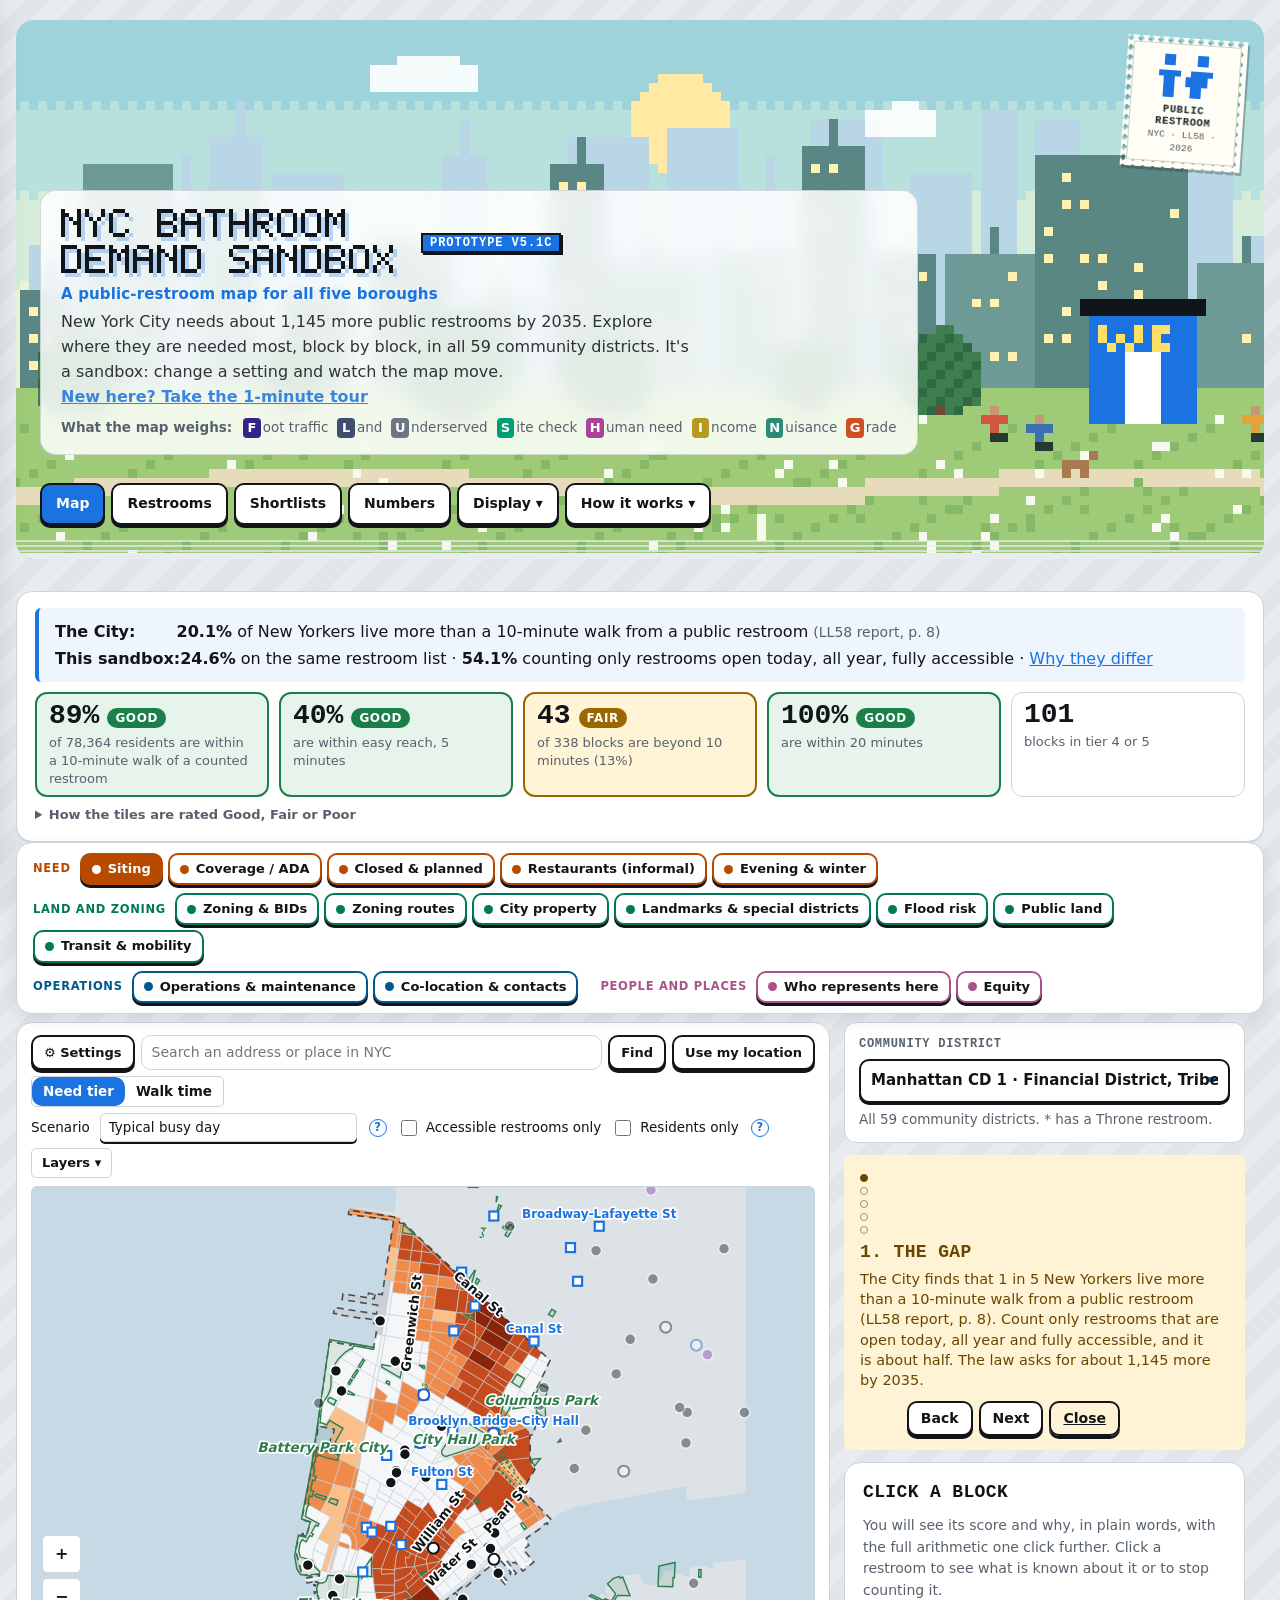
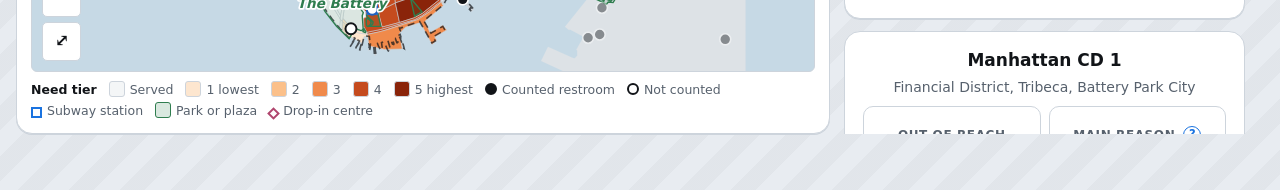
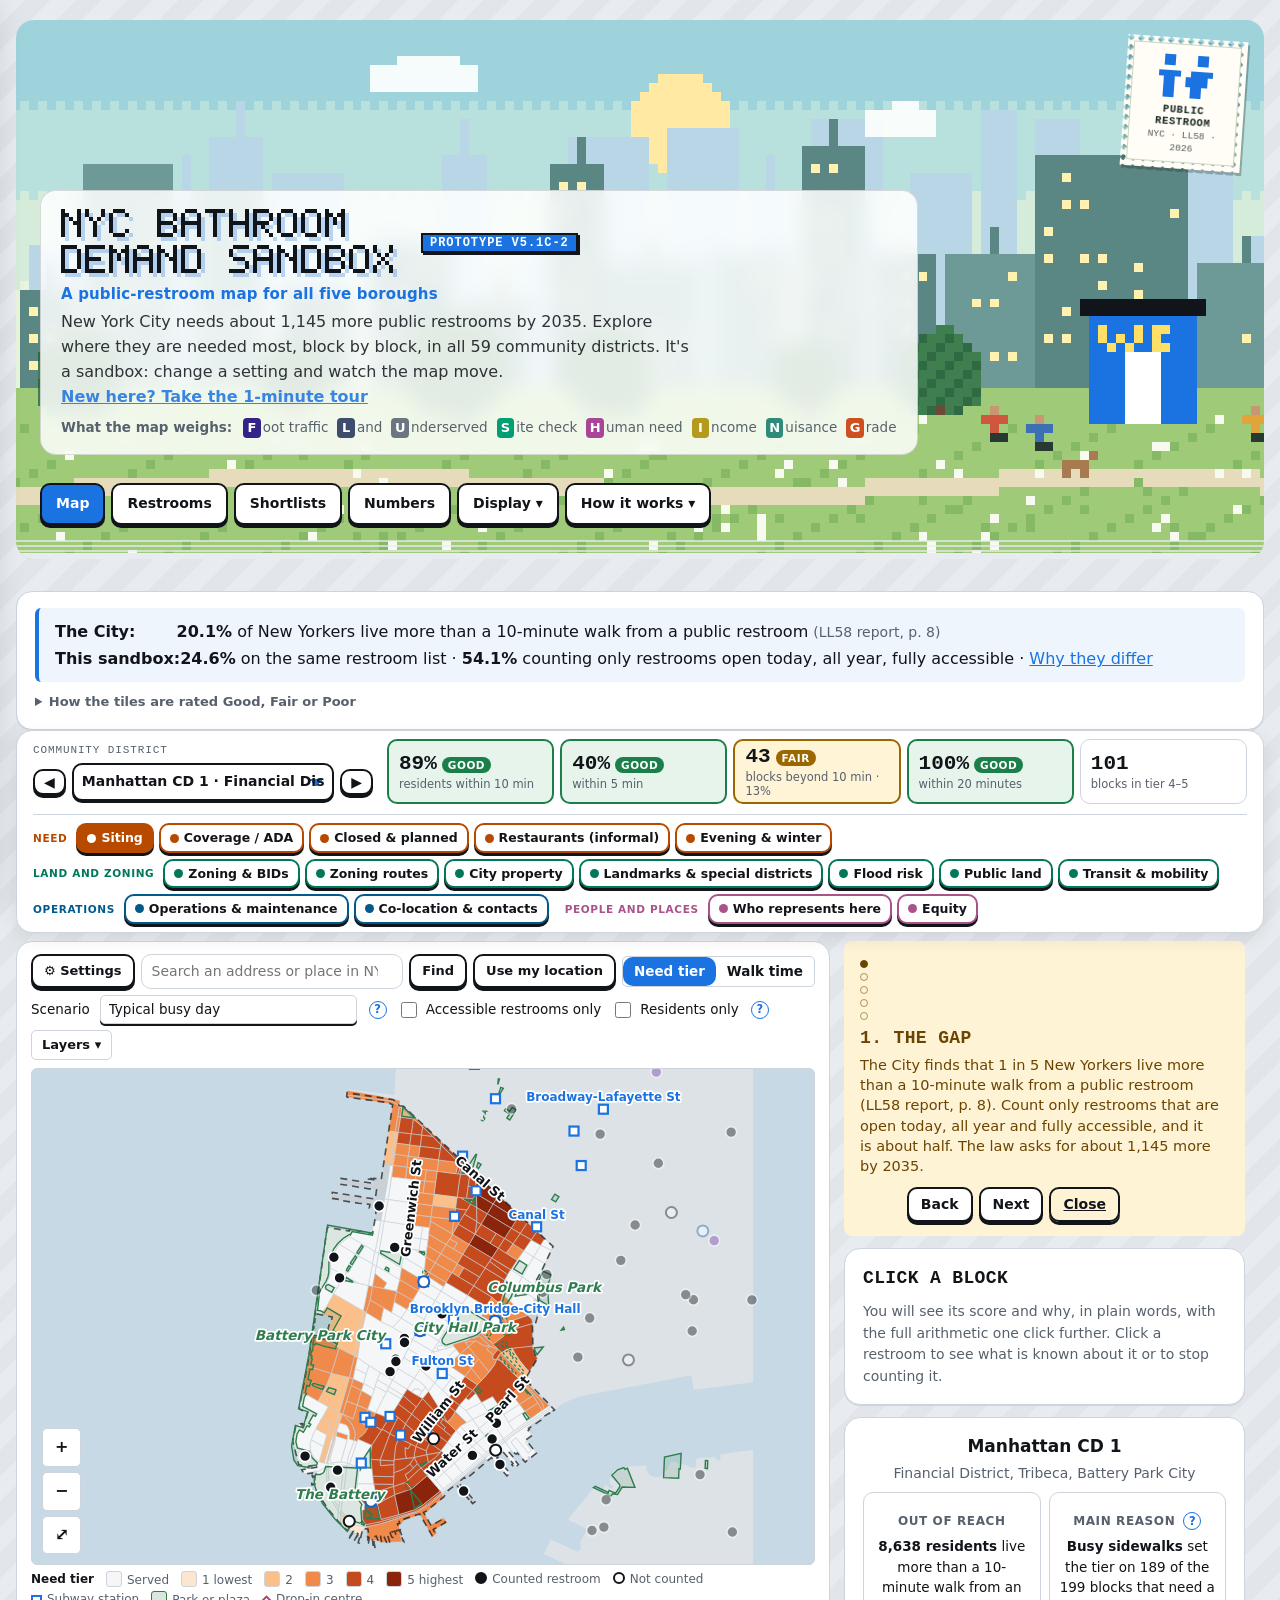
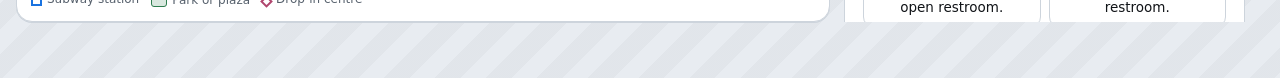
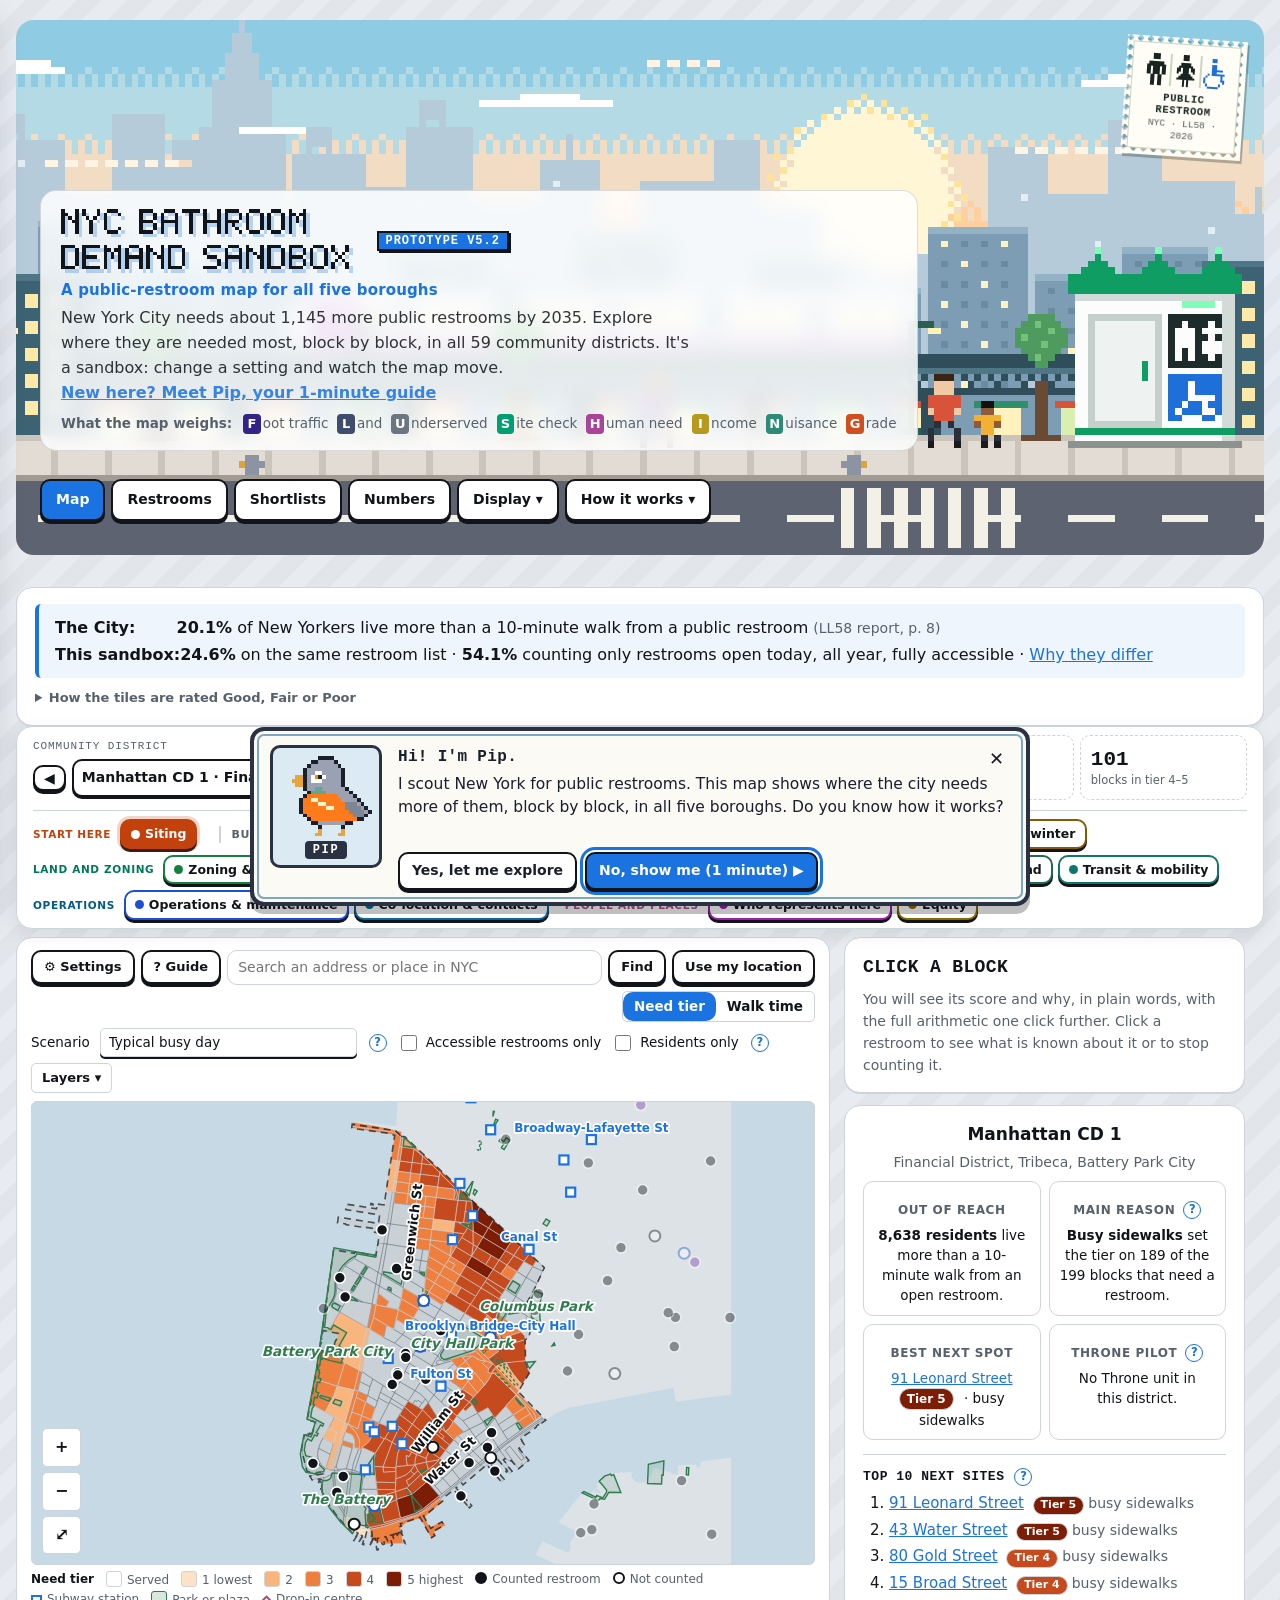
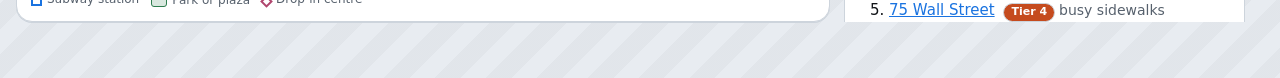
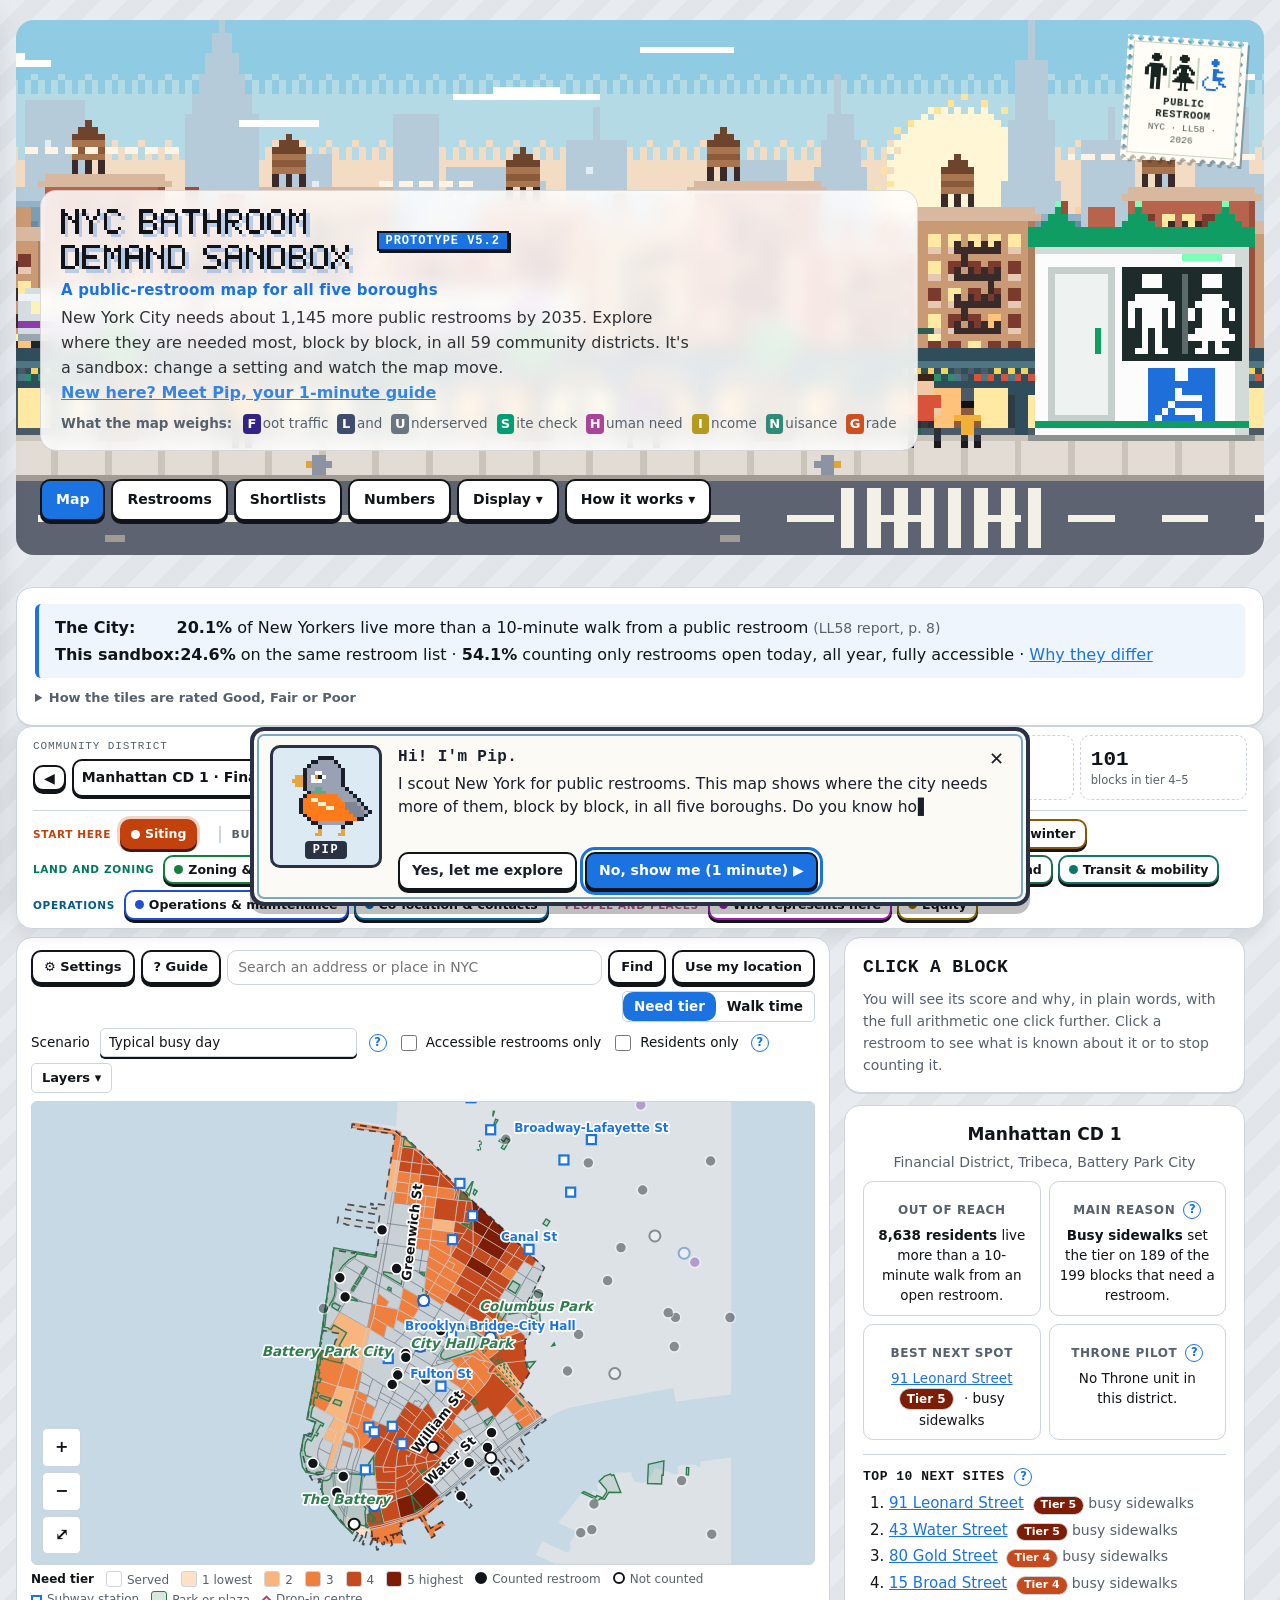
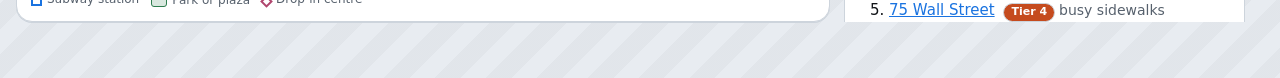
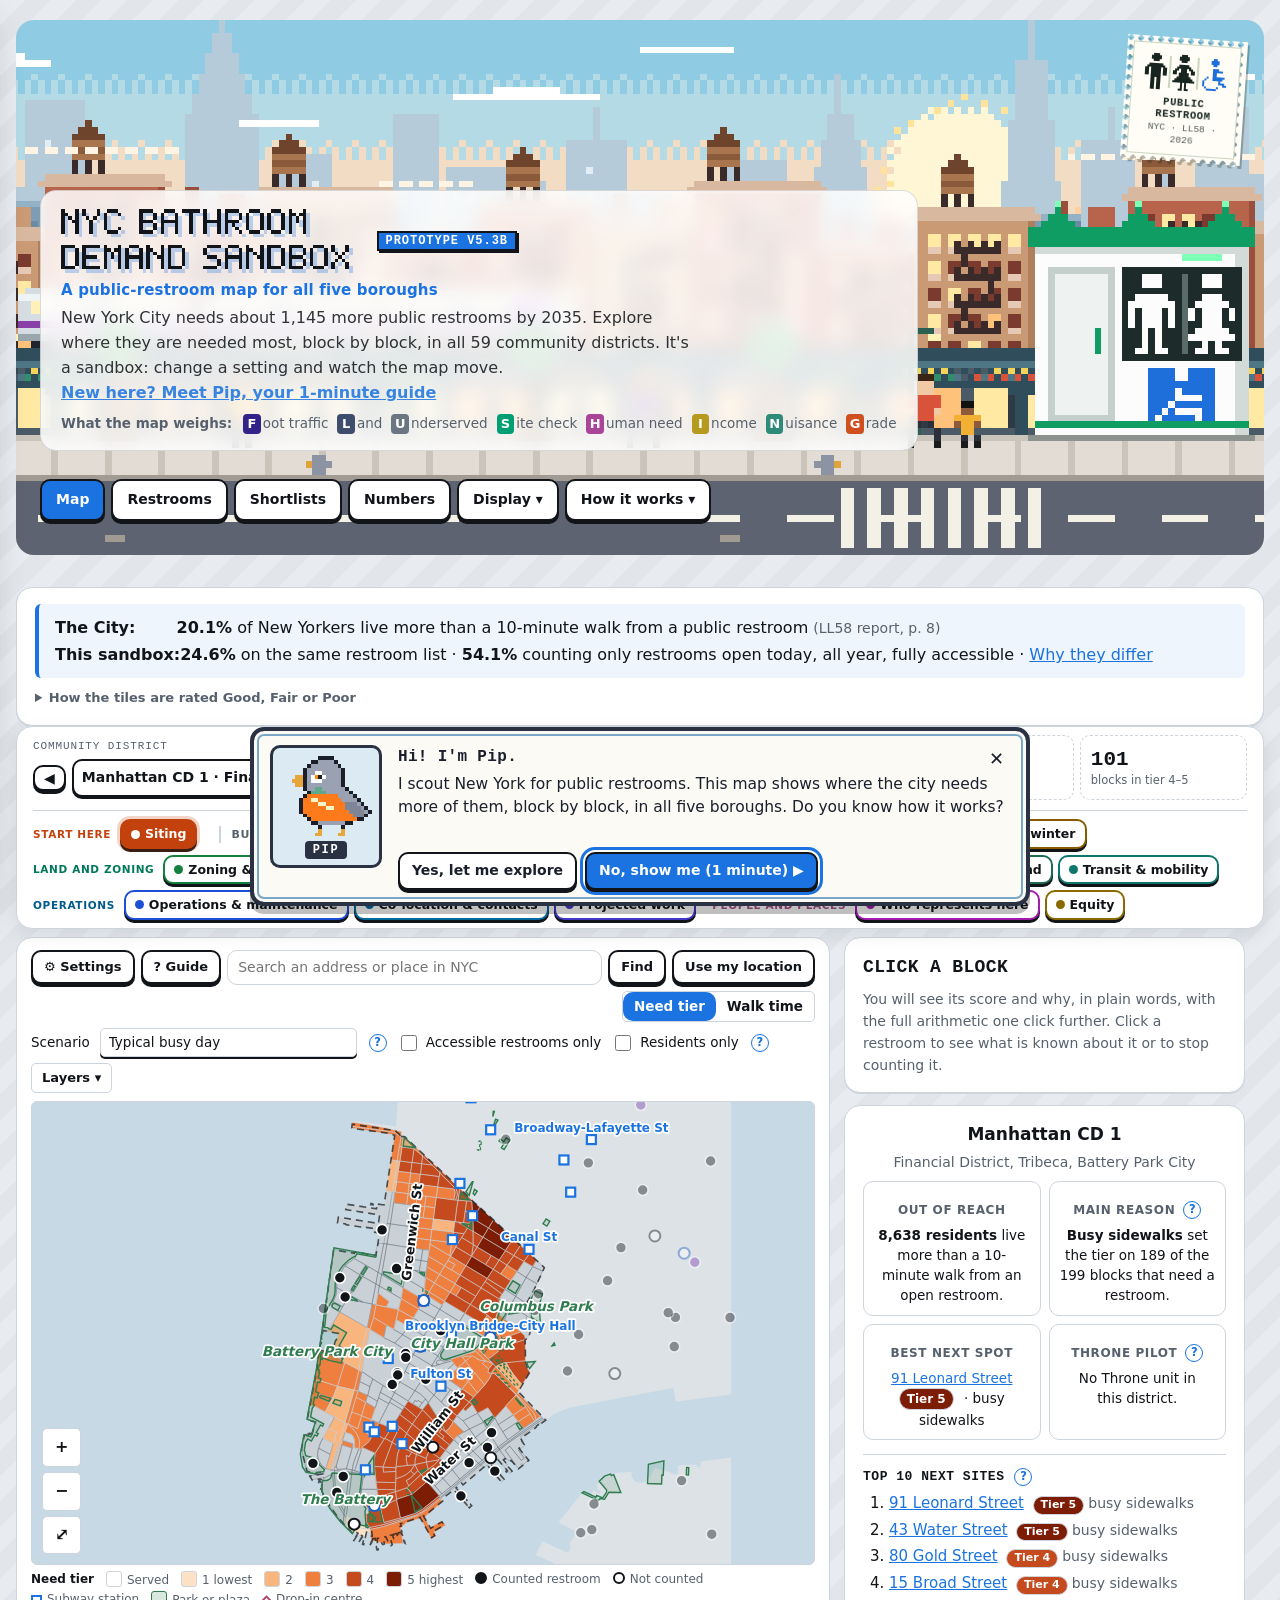
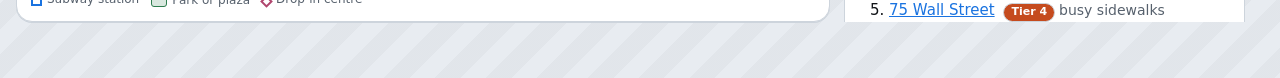
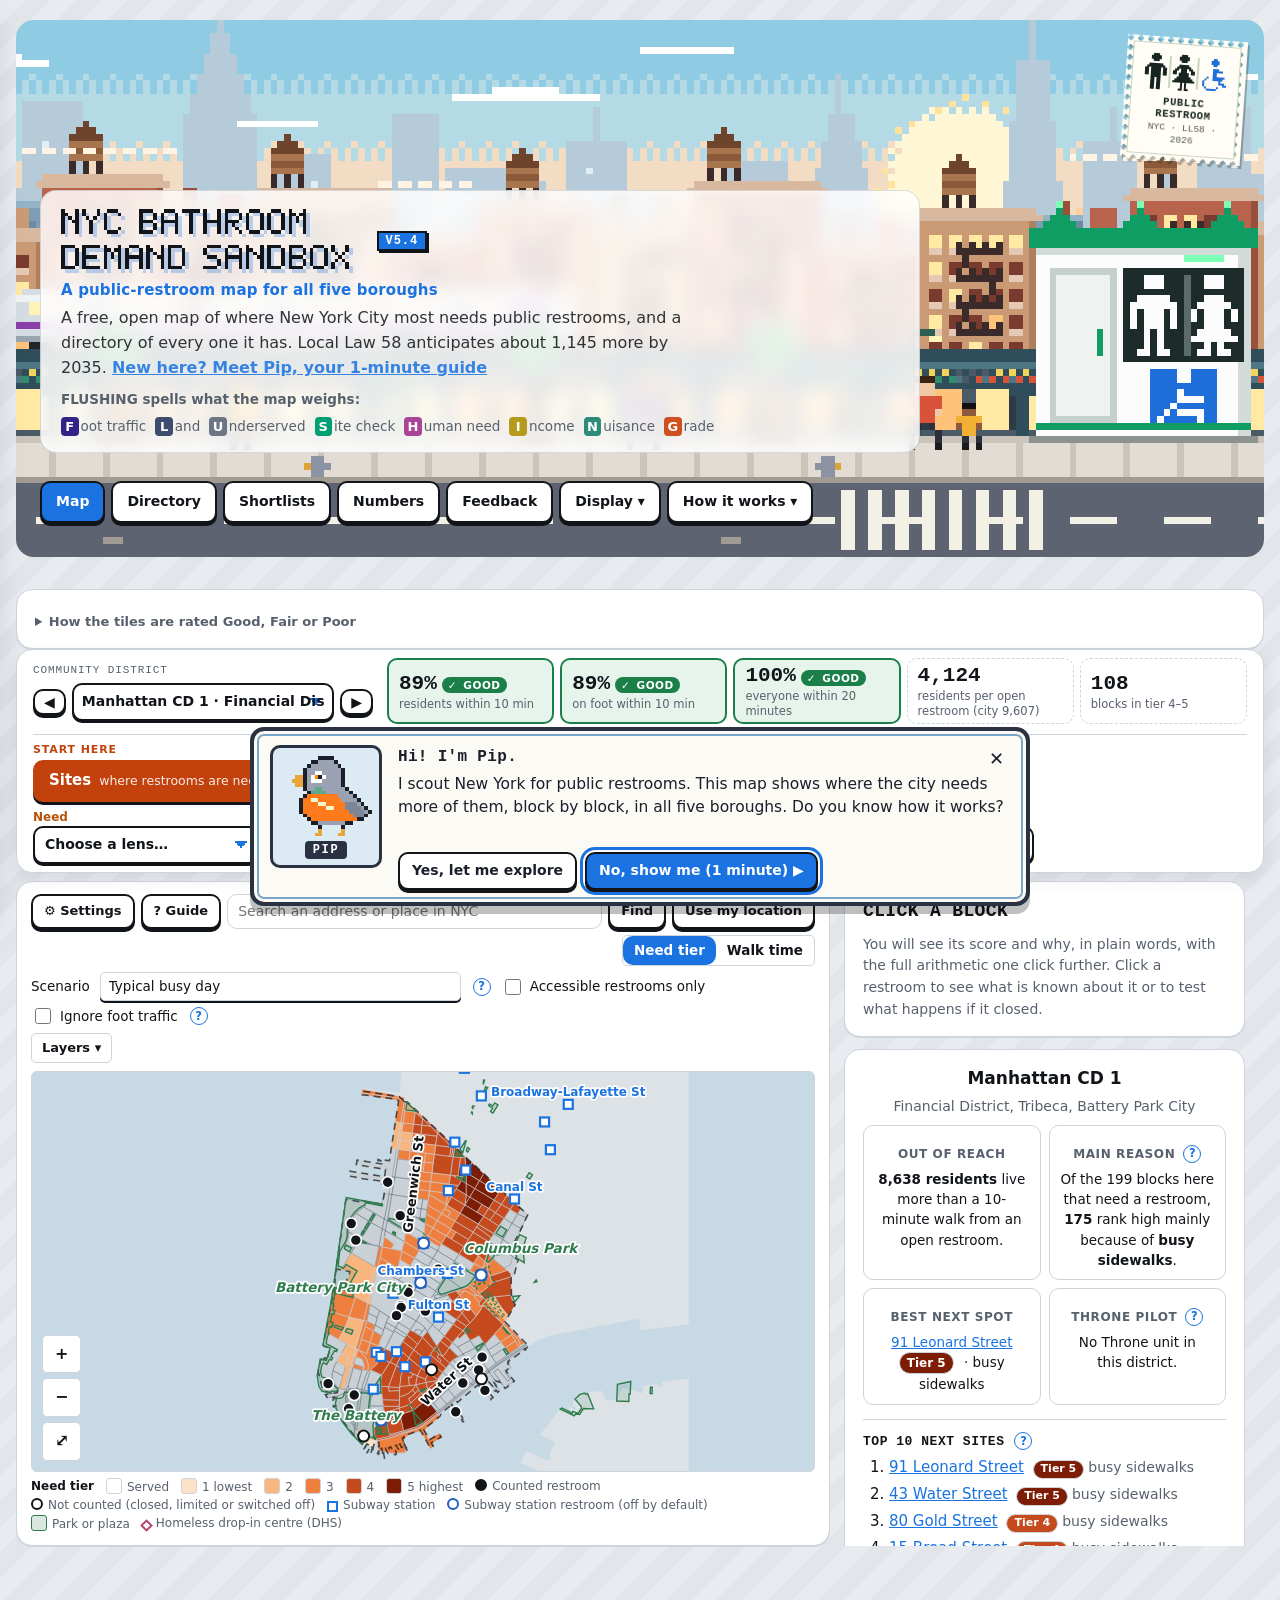
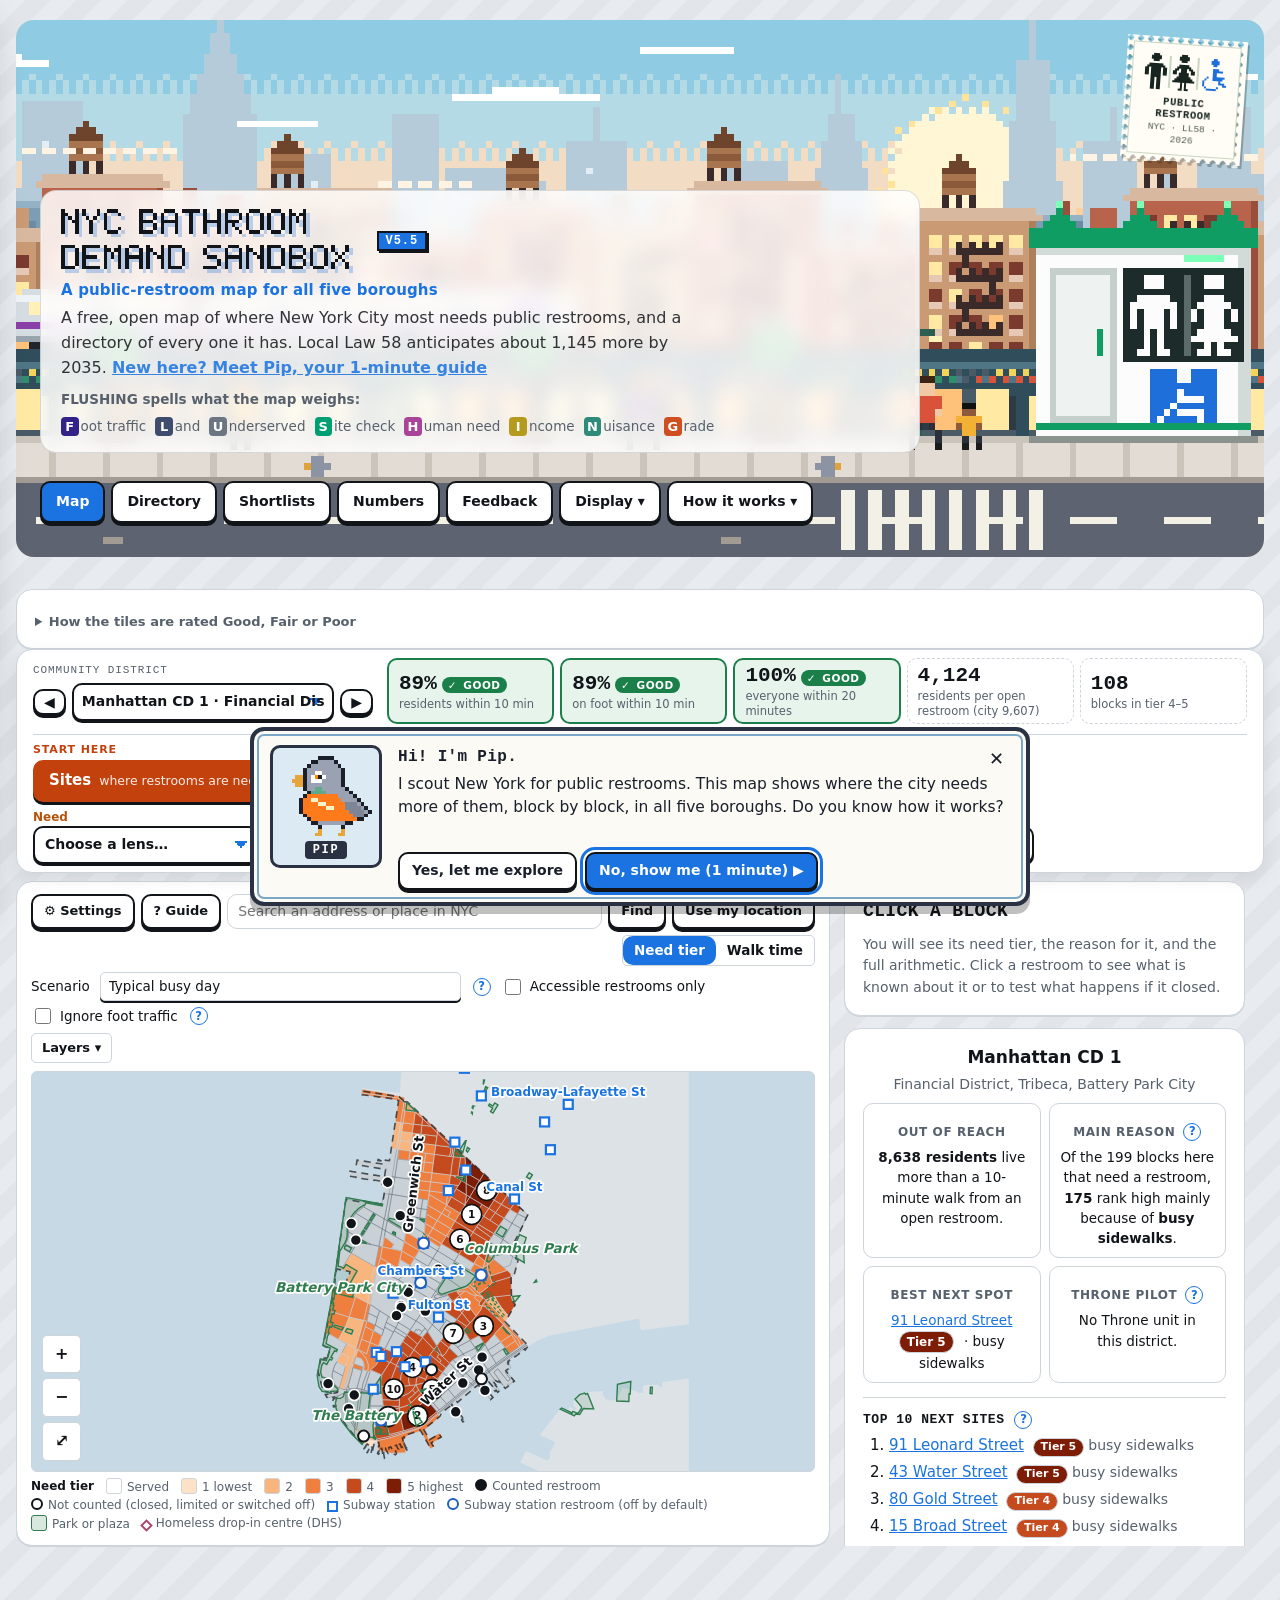
